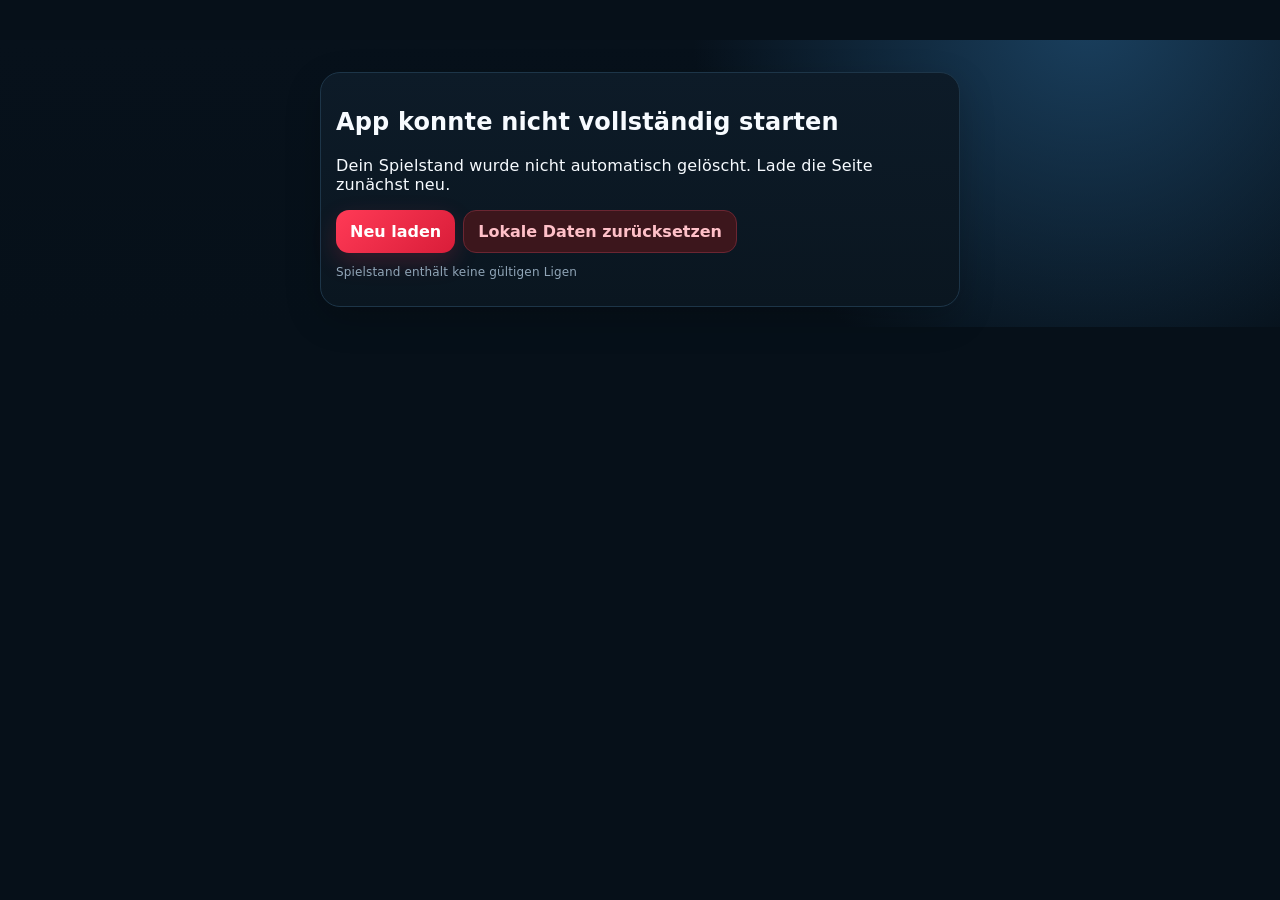
==== index.html @ 7cdea21b "Add files via upload" ====
<!doctype html>
<html lang="de">
<head>
  <meta charset="utf-8">
  <meta name="viewport" content="width=device-width,initial-scale=1,viewport-fit=cover,user-scalable=no">
  <meta name="theme-color" content="#071019">
  <meta name="apple-mobile-web-app-capable" content="yes">
  <meta name="apple-mobile-web-app-status-bar-style" content="black-translucent">
  <meta name="apple-mobile-web-app-title" content="Liga Studio">
  <title>Fantasy Liga Elite 1.0</title>
  <link rel="manifest" href="./manifest.webmanifest?v=632">
  <link rel="apple-touch-icon" href="./icon-192.png?v=632">
  <link rel="stylesheet" href="./styles1000.css?v=100">
</head>
<body>
  <div id="app">
    <main id="startupFallback" style="max-width:680px;margin:40px auto;padding:20px;font-family:system-ui;color:#eef6ff">
      <section style="background:#0b1b29;border:1px solid #24445d;border-radius:20px;padding:20px">
        <h1 style="margin-top:0">Fantasy Liga Elite startet neu …</h1>
        <p>Alte Browser-Caches werden einmalig entfernt. Dein Spielstand bleibt erhalten.</p>
      </section>
    </main>
  </div>
  <div id="overlay"></div><div id="toast" class="toast hidden"></div><div id="contextMenu"></div>
  <script>
  (async()=>{
    const fallback=(title,msg)=>{const box=document.querySelector('#startupFallback section');if(box)box.innerHTML='<h1 style="margin-top:0">'+title+'</h1><p>'+msg+'</p><button onclick="location.reload()" style="font:inherit;padding:12px 16px;border-radius:12px;border:0;font-weight:800">Neu laden</button>';};
    try{
      if('serviceWorker' in navigator){
        const regs=await navigator.serviceWorker.getRegistrations();
        await Promise.all(regs.map(r=>r.unregister().catch(()=>false)));
      }
      if('caches' in window){const keys=await caches.keys();await Promise.all(keys.map(k=>caches.delete(k).catch(()=>false)));}
      window.__FLE_BOOT_OK__=false;
      window.addEventListener('fle:boot-ok',()=>window.__FLE_BOOT_OK__=true,{once:true});
      await import('./app1002.js?v=100.2');
      setTimeout(()=>{if(!window.__FLE_BOOT_OK__ && document.querySelector('#startupFallback')) fallback('Start dauert zu lange','Die neue App-Datei wurde geladen, aber der Start wurde nicht abgeschlossen. Bitte einmal neu laden.');},8000);
    }catch(e){console.error(e);fallback('App-Datei konnte nicht geladen werden','Bitte lade diese Seite einmal neu. Dein lokaler Spielstand wird nicht gelöscht. Fehler: '+String(e&&e.message||e));}
  })();
  </script>
</body>
</html>
---- styles1000.css ----
:root{
  --bg:#061019;--bg2:#091723;--panel:#0d1b28;--panel2:#112536;--line:#1d3548;
  --text:#f7fbff;--muted:#91a6b8;--accent:#ff334f;--green:#28d66f;--yellow:#ffd23f;
  --red:#ff5368;--blue:#4da8ff;--safe-top:env(safe-area-inset-top);--safe-bottom:env(safe-area-inset-bottom)
}
*{box-sizing:border-box;-webkit-tap-highlight-color:transparent}
html,body{margin:0;min-height:100%;background:var(--bg);color:var(--text);font-family:-apple-system,BlinkMacSystemFont,"SF Pro Display","Segoe UI",sans-serif}
body{background:radial-gradient(circle at 85% -10%,#1a405f 0,transparent 35%),linear-gradient(180deg,#07111b,#061019)}
button,input,select,textarea{font:inherit}button{cursor:pointer}
.shell{min-height:100vh;padding-bottom:calc(88px + var(--safe-bottom))}
.topbar{position:sticky;top:0;z-index:40;padding-top:var(--safe-top);background:rgba(6,16,25,.9);backdrop-filter:blur(20px);border-bottom:1px solid rgba(255,255,255,.06)}
.topbar-inner{display:flex;align-items:center;justify-content:space-between;padding:12px 15px}
.brand{display:flex;align-items:center;gap:11px;font-weight:900}.brandmark{width:41px;height:41px;border-radius:14px;display:grid;place-items:center;background:linear-gradient(135deg,#ff5368,#8f1127);box-shadow:0 10px 28px #ff334f44}
.selector{max-width:48vw;background:#102436;color:#fff;border:1px solid var(--line);border-radius:999px;padding:9px 12px;font-weight:800}
main{max-width:1050px;margin:auto;padding:14px 14px 30px}
.hero{border:1px solid var(--line);border-radius:25px;padding:21px;background:radial-gradient(circle at 95% 5%,#ff334f32 0,transparent 36%),linear-gradient(145deg,#132b3e,#0a1722);box-shadow:0 20px 55px #0005}
.eyebrow{font-size:11px;color:#ff9daf;font-weight:900;letter-spacing:.16em;text-transform:uppercase}.hero h1{font-size:35px;line-height:1.02;margin:8px 0}.hero p{margin:0;color:var(--muted);line-height:1.45}
.kpis{display:grid;grid-template-columns:repeat(2,1fr);gap:10px;margin-top:16px}.kpi{padding:13px;border-radius:16px;background:rgba(255,255,255,.045);border:1px solid rgba(255,255,255,.07)}.kpi b{display:block;font-size:23px}.kpi span{font-size:11px;color:var(--muted)}
.card{margin-top:12px;padding:15px;border-radius:20px;background:linear-gradient(180deg,var(--panel),#0a1620);border:1px solid var(--line);box-shadow:0 12px 36px #0003}.card h2,.card h3{margin:0 0 12px}
.section-head{display:flex;justify-content:space-between;align-items:center;gap:10px;margin:4px 2px 10px}.section-head h2{margin:0;font-size:24px}
.muted{color:var(--muted)}.small{font-size:12px}.hidden{display:none!important}
.btn{border:0;border-radius:13px;padding:11px 14px;font-weight:850}.primary{background:linear-gradient(135deg,#ff3a56,#d91d39);color:#fff;box-shadow:0 9px 24px #ff334f2f}.secondary{background:#14293a;color:#fff;border:1px solid #2a475d}.danger{background:#3c161c;color:#ffc0c8;border:1px solid #6b2632}.success{background:#123724;color:#baf7d0;border:1px solid #275f3e}
.actions{display:flex;gap:8px;flex-wrap:wrap}.iconbtn{width:40px;height:40px;border-radius:12px;border:1px solid var(--line);background:#102332;color:#fff}
.bottomnav{position:fixed;left:0;right:0;bottom:0;z-index:50;display:flex;padding-bottom:var(--safe-bottom);background:rgba(6,16,25,.92);backdrop-filter:blur(20px);border-top:1px solid rgba(255,255,255,.07)}.bottomnav button{flex:1;border:0;background:none;color:#8095a7;padding:10px 4px 8px;font-size:10px}.bottomnav button b{display:block;font-size:20px;margin-bottom:3px}.bottomnav button.active{color:#fff}
.table-wrap{overflow:auto;border-radius:14px}.table{width:100%;min-width:780px;border-collapse:collapse}.table th,.table td{padding:11px 8px;border-bottom:1px solid var(--line);text-align:center;font-size:13px}.table th:nth-child(2),.table td:nth-child(2){text-align:left}.table th{font-size:11px;text-transform:uppercase;color:var(--muted)}
.club-cell{display:flex;align-items:center;gap:9px}.badge{width:36px;height:36px;border-radius:50%;display:grid;place-items:center;flex:none;background:var(--c);color:#fff;font-weight:900;border:2px solid #ffffff22;object-fit:cover}
.move{font-weight:900}.up{color:var(--green)}.down{color:var(--red)}.same{color:#71879a}
.match-list{display:grid;gap:9px}.match{padding:11px;border-radius:15px;background:#ffffff05;border:1px solid rgba(255,255,255,.055)}.match-main{display:grid;grid-template-columns:1fr auto 1fr;align-items:center;gap:9px}.home{text-align:right}.score{padding:7px 10px;border-radius:10px;background:#061019;border:1px solid var(--line);font-weight:900}.match-meta{display:flex;justify-content:center;gap:7px;flex-wrap:wrap;margin-top:8px;color:var(--muted);font-size:11px}.chip{padding:5px 8px;border-radius:999px;background:#102331;border:1px solid #223b4f}
.grid{display:grid;grid-template-columns:1fr;gap:12px}.team-card{padding:0;overflow:hidden}.stadium-cover{height:170px;background:linear-gradient(135deg,#23384b,#0f1d29);background-position:center;background-size:cover;position:relative}.stadium-cover:after{content:"";position:absolute;inset:0;background:linear-gradient(180deg,transparent 10%,#061019ed)}.stadium-title{position:absolute;z-index:1;left:14px;right:14px;bottom:13px;font-weight:900;font-size:18px}.team-body{padding:14px}.team-head{display:flex;gap:10px;align-items:center}.team-head h3{margin:0}.meta{color:var(--muted);font-size:12px;margin-top:7px}
.tabs{display:flex;gap:6px;overflow:auto;padding-bottom:5px}.tabs button{border:1px solid var(--line);background:#0b1b28;color:var(--muted);padding:9px 12px;border-radius:999px;white-space:nowrap;font-weight:800}.tabs button.active{background:#173049;color:#fff}
.form-grid{display:grid;grid-template-columns:1fr;gap:10px}.field{display:grid;gap:5px}.field label{font-size:12px;color:var(--muted)}.field input,.field select,.field textarea{width:100%;background:#07131d;color:#fff;border:1px solid var(--line);border-radius:12px;padding:11px}.field textarea{min-height:90px}
.modal{position:fixed;inset:0;z-index:90;background:#000b;display:flex;align-items:flex-end}.sheet{width:100%;max-height:94vh;overflow:auto;padding:15px 15px calc(18px + var(--safe-bottom));border:1px solid var(--line);border-radius:24px 24px 0 0;background:linear-gradient(180deg,#112231,#091620)}.sheet-head{display:flex;align-items:center;justify-content:space-between;margin-bottom:12px}.sheet-head h2{margin:0}
.player-list,.timeline{display:grid;gap:8px}.player-row{display:grid;grid-template-columns:42px 1fr auto;align-items:center;gap:10px;padding:10px;border-radius:13px;background:#ffffff05;border:1px solid rgba(255,255,255,.05)}.player-num{width:38px;height:38px;border-radius:11px;background:#14293a;display:grid;place-items:center;font-weight:900}.player-pos{font-size:11px;color:var(--muted)}
.event-row{display:grid;grid-template-columns:44px 1fr auto;align-items:center;gap:10px;padding:10px;border-radius:13px;background:#ffffff05}.minute{font-weight:900}
.toast{position:fixed;left:50%;bottom:calc(94px + var(--safe-bottom));z-index:100;transform:translateX(-50%);padding:11px 14px;border-radius:13px;background:#183044;border:1px solid #31516a;box-shadow:0 12px 30px #0008;white-space:nowrap}
.empty{padding:22px;text-align:center;color:var(--muted)}
.history-row{display:flex;justify-content:space-between;gap:12px;padding:11px 0;border-bottom:1px solid var(--line)}
@media(min-width:720px){.kpis{grid-template-columns:repeat(4,1fr)}.grid{grid-template-columns:repeat(2,1fr)}.form-grid{grid-template-columns:1fr 1fr}.modal{align-items:center;justify-content:center}.sheet{max-width:820px;border-radius:24px}.hero h1{font-size:48px}}


/* PRO MAX POLISH */
:root{
  --shadow:0 18px 50px rgba(0,0,0,.28);
  --glass:rgba(12,29,42,.78);
}
body{letter-spacing:.01em}
.topbar{box-shadow:0 10px 30px rgba(0,0,0,.18)}
.brand div:last-child{background:linear-gradient(90deg,#fff,#a8c8df);-webkit-background-clip:text;background-clip:text;color:transparent}
.card{transition:transform .18s ease,border-color .18s ease,background .18s ease}
.card:active{transform:scale(.995)}
.hero{position:relative;overflow:hidden}
.hero:after{content:"";position:absolute;width:170px;height:170px;border-radius:50%;right:-60px;bottom:-80px;background:radial-gradient(circle,#ff334f55,transparent 70%);filter:blur(4px)}
.hero>*{position:relative;z-index:1}
.section-head .subtitle{display:block;font-size:12px;color:var(--muted);margin-top:3px}
.quick-grid{display:grid;grid-template-columns:repeat(2,1fr);gap:10px}
.quick-action{padding:14px;border-radius:16px;background:linear-gradient(145deg,#13283a,#0b1925);border:1px solid var(--line);text-align:left;color:#fff}
.quick-action b{display:block;font-size:18px;margin-bottom:4px}.quick-action span{font-size:11px;color:var(--muted)}
.feature-strip{display:flex;gap:8px;overflow:auto;padding-bottom:3px}.feature-strip .chip{white-space:nowrap}
.player-avatar{width:40px;height:40px;border-radius:13px;background:linear-gradient(145deg,#1c3a50,#102333);display:grid;place-items:center;font-weight:900}
.rating-pill{min-width:40px;text-align:center;padding:7px 8px;border-radius:11px;background:#163148;border:1px solid #2b506d;font-weight:900}
.searchbar{display:flex;gap:8px}.searchbar input{flex:1}
.dashboard-grid{display:grid;grid-template-columns:1fr;gap:12px}
.progress{height:8px;border-radius:999px;background:#08141e;overflow:hidden;border:1px solid #173247}.progress span{display:block;height:100%;background:linear-gradient(90deg,#ff334f,#ff8a65)}
.news-card{padding:13px;border-radius:15px;background:#ffffff05;border-left:4px solid var(--accent)}
.news-card b{display:block;margin-bottom:4px}.news-card span{font-size:12px;color:var(--muted)}
.stat-pair{display:flex;justify-content:space-between;gap:10px;padding:10px 0;border-bottom:1px solid var(--line)}
.stat-pair:last-child{border-bottom:0}
.floating-add{position:fixed;right:18px;bottom:calc(92px + var(--safe-bottom));z-index:45;width:52px;height:52px;border-radius:18px;border:0;background:linear-gradient(135deg,#ff3a56,#c71935);color:#fff;font-size:25px;box-shadow:0 12px 30px #ff334f44}
.modal .sheet{box-shadow:0 -25px 70px rgba(0,0,0,.5)}
@media(min-width:720px){
  .quick-grid{grid-template-columns:repeat(4,1fr)}
  .dashboard-grid{grid-template-columns:1.2fr .8fr}
  .floating-add{right:calc((100vw - 1050px)/2 + 22px)}
}

.promotion-zone td:first-child{box-shadow:inset 4px 0 0 var(--green)}
.relegation-zone td:first-child{box-shadow:inset 4px 0 0 var(--red)}
.save-ok{color:var(--green)}
.history-row{align-items:center}


/* ===== ELITE EXPERIENCE LAYER ===== */
:root{
  --accent2:#ff7a59;
  --violet:#7b61ff;
  --cyan:#45d8ff;
  --glass:rgba(15,34,48,.78);
  --ease:cubic-bezier(.2,.8,.2,1);
}
html{scroll-behavior:smooth}
body{transition:background .35s var(--ease),color .35s var(--ease)}
body.light{
  --bg:#eef4f8;--panel:#ffffff;--panel2:#f6f9fb;--line:#d7e2ea;--text:#10202d;--muted:#647789;
  background:radial-gradient(circle at 85% -8%,#dff1ff 0,transparent 34%),linear-gradient(180deg,#f8fbfd,#edf3f7);
}
body.light .topbar{background:rgba(255,255,255,.88)}
body.light .bottomnav{background:rgba(255,255,255,.9)}
body.light .card{background:linear-gradient(180deg,#fff,#f7fafc);box-shadow:0 14px 40px rgba(23,52,73,.10)}
body.light .field input,body.light .field select,body.light .field textarea{background:#f6f9fb;color:#10202d}
body.light .quick-action,body.light .match,body.light .player-row,body.light .event-row,body.light .news-card{background:#f6f9fb}
body.light .score{background:#fff}
body.light .sheet{background:linear-gradient(180deg,#fff,#f6f9fb)}
body.light .selector{background:#fff;color:#10202d}
body.light .brand div:last-child{background:linear-gradient(90deg,#10202d,#47667d);-webkit-background-clip:text;background-clip:text;color:transparent}

*{transition:border-color .2s var(--ease),background-color .2s var(--ease),color .2s var(--ease),box-shadow .2s var(--ease)}
button{transition:transform .16s var(--ease),filter .16s var(--ease),box-shadow .16s var(--ease)}
button:active{transform:scale(.97)}
.card{animation:fadeUp .32s var(--ease) both}
@keyframes fadeUp{from{opacity:0;transform:translateY(10px)}to{opacity:1;transform:none}}
@keyframes shimmer{0%{background-position:-200% 0}100%{background-position:200% 0}}
.skeleton{background:linear-gradient(90deg,#ffffff08,#ffffff15,#ffffff08);background-size:200% 100%;animation:shimmer 1.4s infinite}

.top-actions{display:flex;align-items:center;gap:8px}
.theme-toggle{width:40px;height:40px;border:1px solid var(--line);border-radius:13px;background:var(--panel2);color:var(--text)}

.dashboard-hero-grid{display:grid;grid-template-columns:1fr;gap:12px}
.hero.featured{min-height:250px;display:flex;flex-direction:column;justify-content:flex-end}
.hero-badge{display:inline-flex;align-items:center;gap:7px;padding:7px 10px;border-radius:999px;background:#ffffff0d;border:1px solid #ffffff1a;width:max-content;font-size:11px;font-weight:900}
.metric-row{display:grid;grid-template-columns:repeat(2,1fr);gap:10px}
.metric-card{padding:14px;border-radius:17px;background:linear-gradient(145deg,#132b3d,#0a1925);border:1px solid var(--line);position:relative;overflow:hidden}
.metric-card:after{content:"";position:absolute;width:70px;height:70px;border-radius:50%;right:-20px;bottom:-25px;background:radial-gradient(circle,var(--metric,#ff334f55),transparent 70%)}
.metric-card b{display:block;font-size:25px}.metric-card span{font-size:11px;color:var(--muted)}

.chart-card{position:relative;min-height:260px}
.chart-wrap{height:210px;position:relative}
.chart-wrap canvas{width:100%!important;height:100%!important}
.chart-legend{display:flex;gap:10px;flex-wrap:wrap;margin-top:8px}
.legend-item{display:flex;align-items:center;gap:6px;font-size:11px;color:var(--muted)}
.legend-dot{width:9px;height:9px;border-radius:50%}

.filterbar{display:flex;gap:8px;overflow:auto;padding-bottom:4px}
.filterbar button{border:1px solid var(--line);background:var(--panel2);color:var(--muted);padding:9px 12px;border-radius:999px;white-space:nowrap;font-weight:800}
.filterbar button.active{background:linear-gradient(135deg,var(--accent),#c81c36);color:#fff;border-color:transparent}

.autocomplete{position:relative}
.autocomplete-results{position:absolute;z-index:20;left:0;right:0;top:calc(100% + 6px);background:var(--panel);border:1px solid var(--line);border-radius:14px;overflow:hidden;box-shadow:0 18px 40px #0006}
.autocomplete-item{padding:11px 12px;border-bottom:1px solid var(--line);display:flex;justify-content:space-between;gap:10px}
.autocomplete-item:last-child{border-bottom:0}

.pitch{position:relative;min-height:570px;border-radius:22px;overflow:hidden;background:
linear-gradient(90deg,transparent 49.6%,#ffffff4a 49.6%,#ffffff4a 50.4%,transparent 50.4%),
repeating-linear-gradient(0deg,#1b7e4c 0,#1b7e4c 45px,#187347 45px,#187347 90px);
border:4px solid #e9fff05e;box-shadow:inset 0 0 0 2px #ffffff25,0 18px 45px #0005}
.pitch:before{content:"";position:absolute;width:120px;height:120px;border:3px solid #ffffff55;border-radius:50%;left:50%;top:50%;transform:translate(-50%,-50%)}
.pitch:after{content:"";position:absolute;left:12%;right:12%;top:0;bottom:0;border-left:3px solid #ffffff4a;border-right:3px solid #ffffff4a}
.pitch-slot{position:absolute;width:86px;min-height:64px;transform:translate(-50%,-50%);border:2px dashed #ffffff50;border-radius:15px;background:#07101955;display:grid;place-items:center;padding:4px;text-align:center;font-size:10px;color:#dff6e9}
.pitch-player{width:100%;min-height:60px;padding:7px 5px;border-radius:13px;background:linear-gradient(145deg,#152b3c,#0c1b28);border:1px solid #ffffff24;color:white;display:flex;flex-direction:column;align-items:center;justify-content:center;box-shadow:0 8px 18px #0005}
.pitch-player b{font-size:11px}.pitch-player span{font-size:9px;color:#a9c5d5}
.drag-source{cursor:grab}.drag-source:active{cursor:grabbing}.dragging{opacity:.45;transform:scale(.96)}
.drop-hover{border-color:#fff;background:#ffffff20}
.squad-drawer{display:grid;grid-template-columns:1fr;gap:8px;max-height:420px;overflow:auto}

.profile-cover{min-height:250px;border-radius:22px;background:linear-gradient(145deg,#18384f,#0b1924);background-size:cover;background-position:center;position:relative;overflow:hidden;display:flex;align-items:flex-end}
.profile-cover:after{content:"";position:absolute;inset:0;background:linear-gradient(180deg,transparent,#061019ee)}
.profile-cover-content{position:relative;z-index:1;padding:18px;display:flex;align-items:center;gap:13px}
.profile-cover h1{margin:0}
.player-hero{display:grid;grid-template-columns:auto 1fr;gap:15px;align-items:center}
.player-avatar-lg{width:88px;height:88px;border-radius:25px;background:linear-gradient(145deg,#204057,#0e2130);display:grid;place-items:center;font-size:30px;font-weight:900;border:1px solid var(--line)}
.radar{height:230px}
.form-bars{display:grid;gap:8px}.form-row{display:grid;grid-template-columns:90px 1fr 35px;align-items:center;gap:8px}.bar{height:9px;background:#07131d;border-radius:999px;overflow:hidden}.bar span{display:block;height:100%;background:linear-gradient(90deg,var(--violet),var(--cyan));border-radius:999px}

.report-sheet{background:#fff;color:#111;padding:28px;font-family:Arial,sans-serif}
.report-sheet h1,.report-sheet h2{color:#10202d}
.report-table{width:100%;border-collapse:collapse}.report-table th,.report-table td{border-bottom:1px solid #ddd;padding:7px;text-align:center}.report-table th:nth-child(2),.report-table td:nth-child(2){text-align:left}
@media print{
  body>*:not(#overlay){display:none!important}
  #overlay{position:static!important}
  #overlay .modal{position:static!important;background:white!important;display:block!important}
  #overlay .sheet{max-height:none!important;overflow:visible!important;border:0!important;border-radius:0!important;padding:0!important;background:white!important}
  .no-print{display:none!important}
}
@media(min-width:720px){
  .dashboard-hero-grid{grid-template-columns:1.25fr .75fr}
  .metric-row{grid-template-columns:repeat(2,1fr)}
  .pitch-layout{display:grid;grid-template-columns:1.4fr .6fr;gap:12px}
}


/* ELITE V2 FIXES */
.badge-image-wrap{overflow:visible;background:transparent}
.badge-image-wrap img{width:100%;height:100%;object-fit:contain;transform:scale(var(--logo-scale,1));transform-origin:center}
.match-main-logos{grid-template-columns:minmax(0,1fr) auto minmax(0,1fr)}
.match-team{display:flex;align-items:center;gap:8px;min-width:0}
.match-team.home{justify-content:flex-end;text-align:right}
.match-team b{overflow:hidden;text-overflow:ellipsis}
.event-team{display:inline-flex;align-items:center;gap:5px;margin-top:6px;padding:3px 7px;border-radius:999px;background:var(--panel2);border:1px solid var(--line);font-size:10px;font-weight:900}
.event-team .badge{width:20px;height:20px;font-size:8px}
.compact-table{min-width:680px}
.compact-table .points-cell{font-size:16px;color:var(--accent)}
.compact-table .positive{color:var(--green)}
.compact-table .negative{color:var(--red)}
.autocomplete-results{max-height:55vh;overflow:auto}
.autocomplete-button{width:100%;color:var(--text);border:0;background:transparent;font:inherit}
.autocomplete-button:active{background:var(--panel2)}
.field input[type="range"]{padding:6px 0;accent-color:var(--accent)}
@media(max-width:600px){
  .match-team b{font-size:12px}
  .match-team .badge{width:30px;height:30px}
  .table{min-width:650px}
  .autocomplete-results{position:static;margin-top:8px;box-shadow:none}
}


/* ELITE V3 */
.touch-help{margin:0 0 10px;padding:10px 12px;border-radius:13px;background:var(--panel2);border:1px solid var(--line);font-size:12px;color:var(--muted)}
.selected-player{outline:2px solid var(--accent);background:rgba(255,51,79,.12)!important}
.pitch-slot{border:2px dashed #ffffff55;color:white}
.pitch-slot .pitch-player{pointer-events:none}
.pitch-player small{font-size:9px;color:#b9cfdb}
.table-detail-grid{display:grid;grid-template-columns:repeat(2,1fr);gap:8px;padding:8px;text-align:left}
.table-detail-grid span{padding:8px;border-radius:10px;background:var(--panel2)}
.table-detail-row td{padding:4px 8px 10px}
@media(max-width:650px){
  .compact-table{min-width:0}
  .compact-table th:nth-child(n+5),.compact-table .table-extra{display:none}
  .compact-table th,.compact-table td{padding:10px 6px}
  .compact-table .club-cell b{max-width:150px;overflow:hidden;text-overflow:ellipsis;white-space:nowrap}
  .compact-table .badge{width:30px;height:30px}
}


/* ELITE V4 */
.award-grid{display:grid;grid-template-columns:repeat(2,1fr);gap:10px}
.award-card{padding:16px;border-radius:18px;background:linear-gradient(145deg,var(--panel2),var(--panel));border:1px solid var(--line);text-align:center}
.award-icon{font-size:30px;margin-bottom:7px}.award-card h3{margin:6px 0}.award-card b{display:block;margin-top:8px;color:var(--accent)}
.calendar-grid{display:grid;grid-template-columns:repeat(2,1fr);gap:10px}
.calendar-card{padding:14px;border-radius:16px;background:var(--panel2);border:1px solid var(--line);color:var(--text);text-align:left}
.calendar-card h3{margin:5px 0 8px}
.records-grid{display:grid;grid-template-columns:repeat(2,1fr);gap:10px}
.record-card{padding:14px;border-radius:16px;background:linear-gradient(145deg,var(--panel2),var(--panel));border:1px solid var(--line)}
.record-card span{display:block;color:var(--muted);font-size:11px;margin-bottom:7px}.record-card b{font-size:16px}
@media(min-width:720px){.award-grid{grid-template-columns:repeat(3,1fr)}.calendar-grid{grid-template-columns:repeat(4,1fr)}.records-grid{grid-template-columns:repeat(3,1fr)}}


/* ===== V5 QUALITY EDITION ===== */
.premium-hero{display:grid;grid-template-columns:1fr;gap:18px;padding:23px;border-radius:26px;background:
radial-gradient(circle at 85% 10%,rgba(255,51,79,.34),transparent 32%),
radial-gradient(circle at 15% 120%,rgba(69,216,255,.20),transparent 35%),
linear-gradient(145deg,#132b3d,#08151f);border:1px solid rgba(255,255,255,.10);box-shadow:0 24px 65px rgba(0,0,0,.35);overflow:hidden}
body.light .premium-hero{background:radial-gradient(circle at 85% 10%,rgba(255,51,79,.18),transparent 32%),linear-gradient(145deg,#fff,#eaf4fa)}
.premium-hero h1{font-size:clamp(34px,8vw,58px);line-height:.98;margin:8px 0 10px}.premium-hero p{color:var(--muted);max-width:620px}
.hero-actions{display:flex;gap:9px;margin-top:17px;flex-wrap:wrap}
.hero-scorecard{display:flex;align-items:center;justify-content:space-around;gap:16px}
.scorecard-ring{width:145px;height:145px;border-radius:50%;display:grid;place-items:center;background:conic-gradient(var(--accent) var(--progress),rgba(255,255,255,.08) 0);position:relative}
.scorecard-ring:before{content:"";position:absolute;inset:12px;border-radius:50%;background:#0b1925}
body.light .scorecard-ring:before{background:#fff}
.scorecard-ring>div{position:relative;text-align:center}.scorecard-ring b{display:block;font-size:30px}.scorecard-ring span{font-size:11px;color:var(--muted)}
.hero-mini-stats{display:grid;gap:9px}.hero-mini-stats span{padding:9px 12px;border-radius:13px;background:#ffffff08;border:1px solid #ffffff0d;font-size:12px}.hero-mini-stats b{font-size:17px;margin-right:4px}
.widget-grid{display:grid;grid-template-columns:repeat(2,1fr);gap:10px;margin-top:12px}
.dashboard-widget{padding:15px;border-radius:18px;background:linear-gradient(145deg,var(--panel2),var(--panel));border:1px solid var(--line);min-height:112px;display:flex;flex-direction:column;justify-content:flex-end}
.dashboard-widget span,.dashboard-widget small{color:var(--muted);font-size:11px}.dashboard-widget b{font-size:19px;margin:5px 0}.accent-widget{background:linear-gradient(145deg,#d92042,#8e1028);color:#fff}.accent-widget span,.accent-widget small{color:#ffd7df}
.keyboard-hint{border:1px solid var(--line);border-bottom-width:3px;border-radius:8px;padding:4px 8px;font-size:11px;color:var(--muted)}
.premium-match-card{width:100%;border:0;background:transparent;color:var(--text);display:grid;grid-template-columns:1fr auto 1fr;align-items:center;gap:12px;padding:20px 7px}
.premium-side{display:flex;flex-direction:column;align-items:center;gap:8px;text-align:center}.premium-side .badge{width:58px;height:58px}.premium-side b{font-size:13px}
.premium-kickoff{text-align:center}.premium-kickoff span{font-size:27px;font-weight:950}.premium-kickoff small{display:block;color:var(--muted);margin-top:3px}
.settings-list{display:grid}.setting-row{display:flex;align-items:center;justify-content:space-between;gap:15px;padding:13px 0;border-bottom:1px solid var(--line)}.setting-row:last-child{border-bottom:0}.setting-row input{width:22px;height:22px}
.command-modal{align-items:flex-start;padding-top:calc(60px + var(--safe-top))}
.command-sheet{max-width:620px;border-radius:24px}
.command-search{width:100%;padding:15px;background:var(--panel2);border:1px solid var(--line);border-radius:15px;color:var(--text);font-size:16px}
.command-results{display:grid;gap:7px;margin-top:12px}.command-item{display:grid;grid-template-columns:35px 1fr auto;align-items:center;gap:10px;width:100%;border:1px solid var(--line);background:var(--panel2);color:var(--text);padding:12px;border-radius:14px;text-align:left}.command-item span{font-size:20px}.command-item small{color:var(--muted)}
.quality-score{text-align:center;padding:24px}.quality-score b{display:block;font-size:50px}.quality-score span{color:var(--muted)}
.quality-row{display:grid;grid-template-columns:32px 1fr;align-items:center;padding:10px;border-bottom:1px solid var(--line)}.quality-row span{width:25px;height:25px;border-radius:50%;display:grid;place-items:center}.quality-row.ok span{background:#153b27;color:#72efaa}.quality-row.fail span{background:#461820;color:#ff8b9b}
.reduce-motion *{animation:none!important;transition:none!important;scroll-behavior:auto!important}
.compact-cards .card{padding:11px;margin-top:8px}.compact-cards .player-row{padding:7px}.compact-cards .match{padding:8px}
@media(min-width:760px){.premium-hero{grid-template-columns:1.35fr .65fr;align-items:center}.widget-grid{grid-template-columns:repeat(4,1fr)}}
@media(max-width:520px){.hero-scorecard{justify-content:space-between}.scorecard-ring{width:120px;height:120px}.widget-grid{grid-template-columns:1fr 1fr}.dashboard-widget{min-height:100px}.premium-match-card{padding:12px 0}.premium-side .badge{width:48px;height:48px}}

/* V6 CHALLENGE-STYLE REDESIGN */
.simple-page-head{display:flex;align-items:flex-end;justify-content:space-between;gap:14px;margin:4px 0 14px}.simple-page-head h1{font-size:34px;margin:4px 0 0}
.matchday-switcher{display:flex;align-items:center;gap:7px}.matchday-switcher button,.matchday-switcher select{height:42px;border-radius:12px;border:1px solid var(--line);background:var(--panel2);color:var(--text);padding:0 12px;font-weight:900}.matchday-switcher button{width:42px;font-size:24px;padding:0}
.simple-matchday-card{padding:0;overflow:hidden}.simple-matchday-card>.section-head{padding:16px 16px 8px}.simple-fixtures{display:grid}
.simple-fixture-row{display:grid;grid-template-columns:minmax(0,1fr) 90px minmax(0,1fr);align-items:center;gap:10px;padding:15px;border:0;border-top:1px solid var(--line);background:transparent;color:var(--text)}
.simple-fixture-row:active{background:var(--panel2)}.simple-team{display:flex;align-items:center;gap:9px;min-width:0}.simple-team.home{justify-content:flex-end;text-align:right}.simple-team.away{text-align:left}.simple-team span{overflow:hidden;text-overflow:ellipsis;white-space:nowrap;font-weight:800}.simple-score{text-align:center}.simple-score b{display:block;font-size:22px}.simple-score small{display:block;color:var(--muted);font-size:10px;margin-top:3px}.simple-team .badge{width:36px;height:36px}
.challenge-table{min-width:0}.challenge-table th,.challenge-table td{padding:11px 7px}.challenge-table .club-cell{gap:9px}.challenge-table .club-cell small{display:block;color:var(--muted);font-size:9px;margin-top:3px}.challenge-table .points-cell{font-size:18px;color:var(--accent);font-weight:950}.rank-cell{font-weight:950;color:var(--muted)}
.match-sheet-redesign{padding-bottom:calc(18px + var(--safe-bottom))}.match-hero{display:grid;grid-template-columns:1fr auto 1fr;align-items:center;gap:14px;padding:22px 4px}.match-hero-team{display:flex;flex-direction:column;align-items:center;text-align:center;gap:7px}.match-hero-team .badge{width:70px;height:70px}.match-hero-team b{font-size:15px}.match-hero-team span{font-size:10px;color:var(--muted);text-transform:uppercase}.match-hero-score{text-align:center}.match-hero-score b{display:block;font-size:38px;line-height:1}.match-hero-score span{display:block;color:var(--muted);font-size:11px;margin-top:6px;text-transform:uppercase;letter-spacing:.08em}
.match-actions-bar{display:grid;grid-template-columns:1fr 1.25fr;gap:8px;margin-bottom:12px}.match-actions-bar #editMatchQuick{grid-column:1/-1}.match-tabs{position:sticky;top:0;z-index:3;background:var(--panel);padding-top:8px}.centered{justify-content:center}.match-overview-card{padding:12px}
@media(max-width:650px){.simple-page-head{align-items:stretch;flex-direction:column}.matchday-switcher{justify-content:space-between}.matchday-switcher select{flex:1}.simple-fixture-row{grid-template-columns:minmax(0,1fr) 70px minmax(0,1fr);padding:13px 9px}.simple-team{gap:6px}.simple-team .badge{width:31px;height:31px}.simple-team span{font-size:12px}.simple-score b{font-size:19px}.challenge-table th:nth-child(n+5),.challenge-table td:nth-child(n+5){display:none}.challenge-table .club-cell b{max-width:150px}.match-hero-team .badge{width:58px;height:58px}.match-hero-score b{font-size:32px}.match-actions-bar{grid-template-columns:1fr 1fr}}


/* ===== V7 USABILITY OVERHAUL ===== */
.matchday-head{padding-bottom:8px}
.matchday-actions{display:grid;grid-template-columns:1fr;gap:8px;padding:0 14px 14px}
.simple-fixture-row{position:relative;cursor:pointer;min-height:68px;padding-right:30px}
.simple-fixture-row:hover{background:var(--panel2)}
.simple-fixture-row:focus{outline:2px solid var(--accent);outline-offset:-2px}
.fixture-chevron{position:absolute;right:10px;top:50%;transform:translateY(-50%);font-size:26px;color:var(--muted)}
.usage-hint{margin:10px 2px 12px;padding:11px 13px;border-radius:13px;background:rgba(69,216,255,.08);border:1px solid rgba(69,216,255,.18);color:var(--muted);font-size:12px}
.finished-banner{grid-column:1/-1;padding:12px;border-radius:13px;background:rgba(40,214,111,.12);border:1px solid rgba(40,214,111,.25);color:var(--green);text-align:center;font-weight:900}
.team-key{display:grid;grid-template-columns:1fr 1fr;gap:8px;margin-bottom:12px}
.team-key span{display:flex;align-items:center;gap:7px;padding:9px;border-radius:12px;background:var(--panel2);border:1px solid var(--line);font-size:11px}
.team-key .badge{width:28px;height:28px}
.event-team span{max-width:180px;overflow:hidden;text-overflow:ellipsis;white-space:nowrap}
.player-row{width:100%;text-align:left}
.match-actions-bar .btn{min-height:48px}
.simple-page-head .matchday-switcher button{touch-action:manipulation}
@media(max-width:650px){
  .simple-fixture-row{min-height:72px}
  .simple-team span{font-size:13px}
  .simple-score b{font-size:21px}
  .match-tabs{overflow-x:auto;display:flex;gap:6px}
  .match-tabs button{white-space:nowrap;flex:0 0 auto}
  .team-key{grid-template-columns:1fr}
  .challenge-table th:nth-child(n+5),.challenge-table td:nth-child(n+5){display:none}
}


/* ===== V8 POLISH ===== */
.simple-fixtures{display:grid;gap:10px;padding:10px 12px 14px}
.fixture-card{display:grid;grid-template-columns:minmax(0,1fr) 92px minmax(0,1fr);align-items:center;gap:12px;min-height:104px;padding:14px;border:1px solid var(--line);border-radius:18px;background:linear-gradient(145deg,var(--panel2),var(--panel));color:var(--text);box-shadow:0 8px 20px rgba(0,0,0,.12);cursor:pointer}
.fixture-card:active{transform:scale(.985)}
.fixture-team{display:flex;align-items:center;gap:10px;min-width:0}.fixture-team.home{justify-content:flex-end;text-align:right}.fixture-team.away{text-align:left}.fixture-team .badge{width:50px;height:50px}.fixture-team div{min-width:0}.fixture-team b{display:block;font-size:14px;overflow:hidden;text-overflow:ellipsis;white-space:nowrap}.fixture-team small{display:block;margin-top:3px;color:var(--muted);font-size:10px;text-transform:uppercase}
.fixture-score{text-align:center}.fixture-score>b{display:block;font-size:26px;line-height:1}.fixture-score>small{display:block;color:var(--muted);font-size:10px;margin-top:4px}.fixture-status{display:inline-block;margin-top:6px;padding:4px 7px;border-radius:999px;font-size:9px;font-weight:900;text-transform:uppercase;background:var(--panel2);border:1px solid var(--line)}.fixture-status.endstand{color:var(--green)}.fixture-status.live{color:var(--red)}

.table-scroll-hint{font-size:10px;color:var(--muted);text-align:right;margin-bottom:6px}
.modern-table-wrap{overflow-x:auto;-webkit-overflow-scrolling:touch;border-radius:14px}
.modern-table{min-width:860px}
.modern-table th,.modern-table td{white-space:nowrap}
.modern-table thead th{position:sticky;top:0;z-index:3;background:var(--panel)}
.modern-table .sticky-rank{position:sticky;left:0;z-index:4;background:var(--panel);width:44px;min-width:44px}
.modern-table .sticky-team{position:sticky;left:44px;z-index:4;background:var(--panel);min-width:190px;box-shadow:8px 0 12px rgba(0,0,0,.10)}
.modern-table tbody tr:nth-child(even) .sticky-rank,.modern-table tbody tr:nth-child(even) .sticky-team{background:var(--panel2)}
.modern-table .points-cell{font-size:17px;color:var(--accent);font-weight:950}
.form-dots{display:flex;align-items:center;gap:6px;min-width:96px}
.form-dot{display:inline-block;width:13px;height:13px;border-radius:50%;border:1px solid rgba(255,255,255,.14)}.form-dot.win{background:#28d66f}.form-dot.draw{background:#8797a5}.form-dot.loss{background:#ff5368}.form-dot.empty{background:transparent;border-color:var(--line)}
.form-legend{display:flex;gap:14px;flex-wrap:wrap;margin-top:12px;font-size:11px;color:var(--muted)}.form-legend span{display:flex;align-items:center;gap:6px}

.event-card{padding:14px}.event-timeline{display:grid;gap:8px}.event-item{display:grid;grid-template-columns:48px 58px 1fr 40px;align-items:center;gap:10px;padding:11px;border-radius:14px;background:var(--panel2);border:1px solid var(--line);position:relative}.event-item.home-event{border-left:4px solid var(--blue)}.event-item.away-event{border-left:4px solid var(--accent)}
.event-minute{font-size:16px;font-weight:950;text-align:center}.event-club{display:flex;flex-direction:column;align-items:center;gap:3px}.event-club .badge{width:30px;height:30px}.event-club span{font-size:9px;color:var(--muted);font-weight:900}.event-content{display:grid;gap:2px;min-width:0}.event-content>b{font-size:11px;color:var(--muted)}.event-content>strong{font-size:14px;overflow:hidden;text-overflow:ellipsis;white-space:nowrap}.event-content>small{font-size:10px;color:var(--muted)}.event-delete{width:34px;height:34px}

@media(max-width:650px){
  .fixture-card{grid-template-columns:minmax(0,1fr) 74px minmax(0,1fr);min-height:112px;padding:12px 8px}.fixture-team{flex-direction:column;gap:6px;text-align:center!important}.fixture-team.home{justify-content:center}.fixture-team .badge{width:56px;height:56px}.fixture-team b{font-size:12px;max-width:115px}.fixture-score>b{font-size:23px}
  .modern-table{min-width:820px}.modern-table .sticky-team{min-width:170px}
  .event-item{grid-template-columns:42px 48px 1fr 34px;gap:7px;padding:9px}.event-club .badge{width:26px;height:26px}.event-content>strong{font-size:13px}
}

/* V9 DIRECT SAVE + LARGE TABLE */
.direct-save-card{grid-template-columns:minmax(0,1fr) 132px minmax(0,1fr);min-height:126px}
.fixture-direct-score{display:grid;justify-items:center;gap:7px}
.direct-score-inputs{display:flex;align-items:center;gap:6px}
.direct-score-inputs input{width:44px;height:42px;border-radius:10px;border:1px solid var(--line);background:var(--panel);color:var(--text);text-align:center;font-size:21px;font-weight:950;padding:0}
.direct-score-inputs span{font-size:22px;font-weight:950}
.direct-save-btn{border:0;border-radius:10px;background:linear-gradient(135deg,var(--accent),#c91a36);color:#fff;font-weight:900;padding:9px 14px;min-height:38px}
.fixture-direct-score small{font-size:9px;color:var(--muted)}
.fixture-team[data-open-match]{cursor:pointer}

.challenge-place-table-wrap{overflow-x:auto;-webkit-overflow-scrolling:touch;border-radius:0}
.challenge-place-table{min-width:950px;border-collapse:separate;border-spacing:0}
.challenge-place-table th,.challenge-place-table td{height:72px;padding:0 16px;border-bottom:1px solid var(--line);font-size:16px;text-align:center;background:var(--panel)}
.challenge-place-table thead th{height:54px;color:var(--muted);font-size:13px;font-weight:800;position:sticky;top:0;z-index:4}
.challenge-place-table tbody tr:nth-child(even) td{background:var(--panel2)}
.challenge-place-table .cp-rank{position:sticky;left:0;z-index:5;width:62px;min-width:62px;color:var(--accent);font-size:18px}
.challenge-place-table .cp-team{position:sticky;left:62px;z-index:5;min-width:330px;text-align:left;box-shadow:10px 0 18px rgba(0,0,0,.16)}
.challenge-place-table .cp-team-cell{display:flex;align-items:center;gap:14px}
.challenge-place-table .cp-team-cell .badge{width:54px;height:54px}
.challenge-place-table .cp-team-cell div>b{font-size:16px}
.challenge-place-table .cp-team-cell small{display:flex;align-items:center;gap:5px;color:var(--muted);font-size:11px;margin-top:4px}
.challenge-place-table .cp-points{font-size:19px;font-weight:950;color:var(--text)}
.cp-move.up{color:var(--green)}.cp-move.down{color:var(--red)}.cp-move.same{color:var(--muted)}
.challenge-place-table .form-dots{justify-content:center}
.challenge-place-table .form-dot{width:14px;height:14px}
@media(max-width:650px){
  .direct-save-card{grid-template-columns:minmax(0,1fr) 112px minmax(0,1fr);min-height:136px}
  .direct-score-inputs input{width:39px;height:40px;font-size:19px}
  .direct-save-btn{padding:8px 10px;font-size:12px}
  .fixture-team .badge{width:62px;height:62px}
  .challenge-place-table{min-width:920px}
  .challenge-place-table th,.challenge-place-table td{height:78px;padding:0 14px}
  .challenge-place-table .cp-team{min-width:300px}
  .challenge-place-table .cp-team-cell .badge{width:58px;height:58px}
}

/* V10 FINAL POLISH */
.matchday-head{display:grid;grid-template-columns:1fr minmax(90px,180px) auto;align-items:center;gap:12px}
.matchday-progress{height:7px;border-radius:999px;background:var(--panel2);overflow:hidden;border:1px solid var(--line)}
.matchday-progress span{display:block;height:100%;border-radius:999px;background:linear-gradient(90deg,var(--accent),var(--green))}
.fixture-card.fixture-dirty{border-color:rgba(255,184,0,.55);box-shadow:0 0 0 2px rgba(255,184,0,.08)}
.fixture-card.fixture-saved{border-color:rgba(40,214,111,.55);box-shadow:0 0 0 2px rgba(40,214,111,.08)}
.direct-save-btn.saved{background:linear-gradient(135deg,#1ea65a,#167b44)}
.challenge-place-table .cp-points-col{position:sticky;left:392px;z-index:5;background:var(--panel);box-shadow:8px 0 14px rgba(0,0,0,.10)}
.challenge-place-table tbody tr:nth-child(even) .cp-points-col{background:var(--panel2)}
.challenge-place-table .promotion-zone .cp-rank{box-shadow:inset 5px 0 0 var(--green)}
.challenge-place-table .relegation-zone .cp-rank{box-shadow:inset 5px 0 0 var(--red)}
.team-filter{display:flex;align-items:center;gap:7px;padding:10px;border-radius:12px;background:var(--panel2);border:1px solid var(--line);color:var(--text);font:inherit;text-align:left}
.team-filter.active{border-color:var(--accent);box-shadow:0 0 0 2px rgba(255,51,79,.10)}
.team-filter .badge{width:30px;height:30px}
@media(max-width:650px){
  .matchday-head{grid-template-columns:1fr auto}.matchday-progress{grid-column:1/-1;grid-row:2}
  .challenge-place-table .cp-team{min-width:250px}
  .challenge-place-table .cp-points-col{left:312px}
}


/* ===== V11 TABLE + STABILITY FIX ===== */
.league-table-shell{width:100%;overflow:hidden}
.league-table-scroll{
  width:100%;
  overflow-x:auto;
  overflow-y:visible;
  -webkit-overflow-scrolling:touch;
  overscroll-behavior-x:contain;
  border-radius:14px;
  border:1px solid var(--line);
}
.league-table-v11{
  width:max-content;
  min-width:860px;
  border-collapse:separate;
  border-spacing:0;
  table-layout:fixed;
}
.league-table-v11 th,
.league-table-v11 td{
  height:60px;
  padding:0 12px;
  text-align:center;
  white-space:nowrap;
  border-bottom:1px solid var(--line);
  background:var(--panel);
  font-size:14px;
}
.league-table-v11 thead th{
  height:46px;
  color:var(--muted);
  font-size:11px;
  font-weight:900;
  text-transform:uppercase;
  letter-spacing:.04em;
  position:sticky;
  top:0;
  z-index:6;
}
.league-table-v11 tbody tr:nth-child(even) td{background:var(--panel2)}
.league-table-v11 tbody tr:last-child td{border-bottom:0}

.league-table-v11 .v11-rank{
  position:sticky;
  left:0;
  z-index:7;
  width:42px;
  min-width:42px;
  max-width:42px;
  padding:0 5px;
  color:var(--accent);
}
.league-table-v11 .v11-team{
  position:sticky;
  left:42px;
  z-index:7;
  width:205px;
  min-width:205px;
  max-width:205px;
  text-align:left;
  padding:0 9px;
}
.league-table-v11 .v11-points{
  position:sticky;
  left:247px;
  z-index:7;
  width:58px;
  min-width:58px;
  max-width:58px;
  padding:0 5px;
  font-size:17px;
  color:var(--text);
  box-shadow:8px 0 16px rgba(0,0,0,.14);
}
.league-table-v11 thead .v11-rank,
.league-table-v11 thead .v11-team,
.league-table-v11 thead .v11-points{z-index:9}
.league-table-v11 tbody tr:nth-child(even) .v11-rank,
.league-table-v11 tbody tr:nth-child(even) .v11-team,
.league-table-v11 tbody tr:nth-child(even) .v11-points{background:var(--panel2)}

.v11-team-cell{display:flex;align-items:center;gap:9px;min-width:0}
.v11-team-cell .badge{width:40px;height:40px;min-width:40px}
.v11-team-copy{min-width:0;flex:1}
.v11-team-copy>b{
  display:block;
  overflow:hidden;
  text-overflow:ellipsis;
  white-space:nowrap;
  font-size:13px;
}
.v11-team-copy small{display:block;margin-top:3px;font-size:9px;color:var(--muted)}
.position-move.up{color:var(--green)}
.position-move.down{color:var(--red)}
.position-move.same{color:var(--muted)}

.league-table-v11 .promotion-zone .v11-rank{box-shadow:inset 4px 0 0 var(--green)}
.league-table-v11 .relegation-zone .v11-rank{box-shadow:inset 4px 0 0 var(--red)}
.league-table-v11 .v11-form{width:112px;min-width:112px}
.league-table-v11 .form-dots{justify-content:center;gap:5px}
.league-table-v11 .form-dot{width:12px;height:12px}
.table-swipe-note{
  margin-top:7px;
  color:var(--muted);
  font-size:10px;
  text-align:right;
}

@media(max-width:390px){
  .league-table-v11 .v11-team{
    width:190px;
    min-width:190px;
    max-width:190px;
  }
  .league-table-v11 .v11-points{left:232px}
  .v11-team-cell .badge{width:38px;height:38px;min-width:38px}
}

/* V12 VERIFIED QUALITY PASS */
.version-pill{display:inline-flex;align-items:center;margin-left:5px;padding:2px 6px;border-radius:999px;background:rgba(255,51,79,.14);border:1px solid rgba(255,51,79,.28);color:var(--accent);font-size:10px;font-weight:950;vertical-align:middle}
.usage-hint b{color:var(--text)}
.direct-save-btn[data-busy="1"]{cursor:wait}
.league-table-v11 th,.league-table-v11 td{height:56px}
.league-table-v11 .v11-team{width:195px;min-width:195px;max-width:195px}
.league-table-v11 .v11-points{left:237px}
.v11-team-cell .badge{width:38px;height:38px;min-width:38px}
.v11-team-copy>b{font-size:12.5px}
@media(max-width:390px){
  .league-table-v11 .v11-team{width:178px;min-width:178px;max-width:178px}
  .league-table-v11 .v11-points{left:220px}
  .league-table-v11 th,.league-table-v11 td{height:54px}
  .v11-team-cell .badge{width:36px;height:36px;min-width:36px}
  .v11-team-copy>b{font-size:12px}
}

/* V12 final stability polish */
.direct-save-btn[data-busy="1"]{cursor:wait;opacity:.82}
.fixture-card.fixture-saved{border-color:rgba(40,214,111,.55)}
.fixture-card.fixture-dirty{border-color:rgba(255,184,0,.55)}


/* ===== V13 QUALITY + IMAGE CROPPER ===== */
.crop-modal{z-index:120}
.crop-sheet{max-width:620px}
.crop-help{color:var(--muted);font-size:13px;line-height:1.45;margin:-4px 0 12px}
.crop-stage{
  position:relative;width:100%;max-height:62vh;overflow:hidden;border-radius:20px;
  background:#05090d;border:1px solid var(--line);touch-action:none;user-select:none
}
.crop-stage canvas{display:block;width:100%;height:100%;cursor:grab;touch-action:none}
.crop-stage canvas:active{cursor:grabbing}
.crop-grid{
  pointer-events:none;position:absolute;inset:0;
  background:
    linear-gradient(to right,transparent 33.1%,rgba(255,255,255,.25) 33.3%,rgba(255,255,255,.25) 33.6%,transparent 33.8%,transparent 66.1%,rgba(255,255,255,.25) 66.3%,rgba(255,255,255,.25) 66.6%,transparent 66.8%),
    linear-gradient(to bottom,transparent 33.1%,rgba(255,255,255,.25) 33.3%,rgba(255,255,255,.25) 33.6%,transparent 33.8%,transparent 66.1%,rgba(255,255,255,.25) 66.3%,rgba(255,255,255,.25) 66.6%,transparent 66.8%);
  box-shadow:inset 0 0 0 2px rgba(255,255,255,.8);border-radius:20px
}
.crop-controls{display:grid;gap:10px;margin-top:14px}
.crop-controls label{display:flex;justify-content:space-between;font-weight:850}
.crop-actions-row{display:grid;grid-template-columns:1fr 1.4fr;gap:10px}
.team-editor-sheet{padding-bottom:calc(20px + var(--safe-bottom))}
.image-editor-section{
  margin-top:16px;padding:15px;border-radius:18px;background:var(--panel2);border:1px solid var(--line)
}
.image-editor-head{display:flex;align-items:flex-start;justify-content:space-between;gap:12px;margin-bottom:13px}
.image-editor-head h3{margin:0 0 4px}
.image-editor-head p{margin:0;color:var(--muted);font-size:12px;line-height:1.4}
.image-pick-btn{white-space:nowrap}
.logo-edit-layout{display:grid;grid-template-columns:96px 1fr;gap:14px;align-items:center}
.logo-editor-preview{
  width:96px;height:96px;border-radius:50%;overflow:hidden;display:grid;place-items:center;
  background:var(--panel);border:2px solid var(--line);font-weight:950;font-size:24px
}
.logo-editor-preview img{width:100%;height:100%;object-fit:cover}
.crop-summary{display:grid;gap:6px}
.crop-summary span{color:var(--muted);font-size:12px;line-height:1.4}
.crop-summary .btn{justify-self:start;margin-top:4px}
.stadium-editor-preview{
  width:100%;aspect-ratio:16/9;border-radius:16px;display:grid;place-items:center;overflow:hidden;
  background:linear-gradient(135deg,#23384b,#0f1d29);background-size:cover;background-position:center;
  border:1px solid var(--line);color:var(--muted);font-size:12px
}
.sticky-editor-actions{
  position:sticky;bottom:calc(-18px + var(--safe-bottom));margin:18px -18px -18px;
  padding:12px 18px calc(12px + var(--safe-bottom));background:linear-gradient(180deg,transparent,var(--panel) 20%);z-index:4
}
.quality-row>div{display:grid;gap:2px}
.quality-row small{color:var(--muted);font-weight:600}
@media(max-width:520px){
  .image-editor-head{flex-direction:column}
  .image-pick-btn{width:100%}
  .crop-actions-row{grid-template-columns:1fr}
  .crop-sheet{padding-left:12px;padding-right:12px}
}


/* ===== V14 PREMIUM UX ===== */
:root{--ease-premium:cubic-bezier(.2,.8,.2,1)}
main>*{animation:viewIn .28s var(--ease-premium) both}
@keyframes viewIn{from{opacity:0;transform:translateY(8px) scale(.995)}to{opacity:1;transform:none}}
.card,.fixture-card,.team-card,.btn,.bottomnav button,.tabs button{transition:transform .18s var(--ease-premium),box-shadow .22s var(--ease-premium),border-color .22s,background .22s,opacity .18s}
.btn:active,.bottomnav button:active,.fixture-card:active{transform:scale(.975)}
.modal{animation:fadeIn .18s ease both}.sheet{animation:sheetUp .28s var(--ease-premium) both}
@keyframes fadeIn{from{opacity:0}to{opacity:1}}
@keyframes sheetUp{from{opacity:0;transform:translateY(24px) scale(.98)}to{opacity:1;transform:none}}
.lineup-instruction{margin-bottom:12px;padding:11px 13px;border-radius:14px;background:var(--panel2);border:1px solid var(--line);color:var(--muted);font-size:12px}
.lineup-grid{align-items:start}
.lineup-board{display:grid;gap:12px}
.lineup-zone{min-height:88px;padding:10px;border-radius:16px;background:var(--panel2);border:1px dashed var(--line);transition:.18s var(--ease-premium)}
.lineup-zone.pitch-zone{background:linear-gradient(145deg,rgba(38,151,81,.16),rgba(38,151,81,.05))}
.lineup-zone.drag-over{border-color:var(--accent);background:rgba(255,51,79,.11);transform:scale(1.012)}
.lineup-zone-title{display:flex;justify-content:space-between;align-items:center;margin-bottom:8px;font-size:12px}
.lineup-player-list{display:grid;gap:7px}
.lineup-player-card{width:100%;display:grid;grid-template-columns:34px 1fr 24px;align-items:center;gap:9px;text-align:left;padding:9px;border-radius:13px;border:1px solid var(--line);background:var(--panel);color:var(--text);touch-action:none}
.lineup-player-card small{display:block;color:var(--muted);font-size:10px;margin-top:2px}
.lineup-player-card.is-dragging{opacity:.58;transform:scale(1.035);box-shadow:0 14px 35px rgba(0,0,0,.25)}
.drag-handle{color:var(--muted);font-weight:950;letter-spacing:-2px}
.lineup-empty{padding:14px;text-align:center;color:var(--muted);font-size:11px}
.global-quick-action{position:fixed;right:16px;bottom:calc(82px + var(--safe-bottom));z-index:45;width:52px;height:52px;border-radius:50%;border:0;background:var(--accent);color:#fff;font-size:28px;box-shadow:0 14px 34px rgba(0,0,0,.32);display:grid;place-items:center;transition:.2s var(--ease-premium)}
.global-quick-action:active{transform:scale(.92) rotate(8deg)}
.quick-menu{position:fixed;right:14px;bottom:calc(142px + var(--safe-bottom));z-index:100;min-width:230px;padding:10px;border-radius:18px;background:var(--panel);border:1px solid var(--line);box-shadow:0 22px 60px rgba(0,0,0,.38);display:grid;gap:5px;animation:quickIn .18s var(--ease-premium)}
.quick-menu b{padding:8px 9px 5px}
.quick-menu button{border:0;background:transparent;color:var(--text);text-align:left;padding:11px;border-radius:11px;font-weight:750}
.quick-menu button:hover,.quick-menu button:active{background:var(--panel2)}
@keyframes quickIn{from{opacity:0;transform:translateY(8px) scale(.96)}to{opacity:1;transform:none}}
.fixture-card{touch-action:pan-y}
@media(prefers-reduced-motion:reduce){*,*::before,*::after{animation-duration:.01ms!important;transition-duration:.01ms!important;scroll-behavior:auto!important}}
@media(max-width:420px){.global-quick-action{right:12px;width:48px;height:48px}.quick-menu{left:12px;right:12px;min-width:0}}


/* ===== V15 FINAL TABLE, LOGOS, ZONES & SIMULATION ===== */
.badge-image-wrap{background:transparent!important;border:none!important;box-shadow:none!important;overflow:visible!important}
.badge-image-wrap img{width:100%;height:100%;object-fit:contain;filter:drop-shadow(0 2px 4px rgba(0,0,0,.25))}
.league-table-scroll{overflow-x:auto;overscroll-behavior-x:contain;scrollbar-width:none}
.league-table-scroll::-webkit-scrollbar{display:none}
.league-table-v15{min-width:860px;border-collapse:separate;border-spacing:0}
.league-table-v15 th,.league-table-v15 td{white-space:nowrap;text-align:center}
.league-table-v15 .sticky-rank{position:sticky;left:0;z-index:5;width:48px;min-width:48px;background:var(--panel)}
.league-table-v15 .sticky-club{position:sticky;left:48px;z-index:5;width:210px;min-width:210px;text-align:left;background:var(--panel)}
.league-table-v15 .sticky-points{position:sticky;left:258px;z-index:5;width:64px;min-width:64px;background:var(--panel)}
.league-table-v15 thead .sticky-rank,.league-table-v15 thead .sticky-club,.league-table-v15 thead .sticky-points{z-index:8;background:#0b1b29}
.compact-club-cell{display:flex;align-items:center;gap:10px}.compact-club-cell .badge{flex:0 0 auto}
.club-short-name{display:none}.compact-club-cell small{display:block;margin-top:3px}
.league-table-scroll.is-scrolled .sticky-club{width:104px;min-width:104px}
.league-table-scroll.is-scrolled .sticky-points{left:152px}
.league-table-scroll.is-scrolled .club-full-name{display:none}
.league-table-scroll.is-scrolled .club-short-name{display:block}
.league-table-scroll.is-scrolled .compact-club-cell{gap:7px}
.league-table-scroll.is-scrolled .compact-club-cell .badge{width:34px;height:34px}
.league-table-v15 tr.custom-zone td:first-child{box-shadow:inset 5px 0 0 var(--zone-color)}
.zone-legend{display:flex;gap:10px;flex-wrap:wrap;padding:12px 4px 2px;color:var(--muted);font-size:11px}
.zone-legend span{display:flex;align-items:center;gap:5px}.zone-legend i{width:10px;height:10px;border-radius:3px}
.form-column{min-width:150px}.form-dots{display:flex;gap:5px;justify-content:center}
.zone-editor-head,.zone-editor-row{display:grid;grid-template-columns:minmax(110px,1.7fr) 62px 62px 54px 38px;gap:7px;align-items:center}
.zone-editor-head{font-size:10px;color:var(--muted);text-transform:uppercase;padding:0 5px 7px}
.zone-editor-row{margin-bottom:8px}.zone-editor-row input{min-width:0;width:100%}
.simulate-mini-btn,.simulation-btn{border:1px solid rgba(155,92,255,.55);background:linear-gradient(135deg,rgba(77,168,255,.2),rgba(155,92,255,.25));color:#fff;border-radius:12px;font-weight:850}
.simulate-mini-btn{padding:8px 10px;font-size:11px}
.simulation-btn{padding:12px 15px}
.simulation-chip{border-color:#9b5cff!important;color:#d7c3ff!important}
.match-stat-row{padding:10px 0}.match-stat-row>div:first-child{display:grid;grid-template-columns:60px 1fr 60px;align-items:center;text-align:center}.match-stat-row span{color:var(--muted);font-size:12px}
.match-stat-track{height:6px;background:rgba(255,255,255,.08);border-radius:999px;overflow:hidden;margin-top:7px}.match-stat-track i{display:block;height:100%;background:linear-gradient(90deg,#4da8ff,#9b5cff);border-radius:999px}
@media(max-width:600px){
  .league-table-v15 .sticky-club{width:174px;min-width:174px}.league-table-v15 .sticky-points{left:222px}
  .league-table-scroll.is-scrolled .sticky-club{width:96px;min-width:96px}.league-table-scroll.is-scrolled .sticky-points{left:144px}
  .zone-editor-head,.zone-editor-row{grid-template-columns:minmax(90px,1.5fr) 54px 54px 48px 34px;gap:5px}
  .direct-save-card .simulate-mini-btn{grid-column:1/-1}
}


/* ===== V16 AUTOMATIC MATCH REPORTS ===== */
.estimated-chip{border-color:rgba(77,168,255,.6)!important;color:#a9d5ff!important;background:rgba(77,168,255,.1)!important}
.analytics-kpi-grid{display:grid;grid-template-columns:repeat(3,minmax(0,1fr));gap:10px;margin-bottom:12px}
.analytics-kpi{padding:15px;border-radius:17px;border:1px solid var(--line);background:var(--panel);display:grid;gap:5px}
.analytics-kpi.featured{background:linear-gradient(145deg,rgba(40,214,111,.16),rgba(77,168,255,.1));border-color:rgba(40,214,111,.35)}
.analytics-kpi span{font-size:11px;color:var(--muted);font-weight:750}
.analytics-kpi b{font-size:23px}.analytics-kpi small{font-size:10px;color:var(--muted)}
@media(max-width:650px){.analytics-kpi-grid{grid-template-columns:repeat(2,minmax(0,1fr))}.analytics-kpi b{font-size:20px}}

/* ===== V17 WORLD PLAYER UNIVERSE ===== */
.world-player-sheet{max-width:1050px}
.world-hero{display:flex;justify-content:space-between;align-items:center;gap:14px;padding:16px;border:1px solid var(--line);border-radius:18px;background:linear-gradient(135deg,rgba(77,168,255,.15),rgba(155,92,255,.12));margin:12px 0}
.world-hero div{display:grid;gap:4px}.world-hero b{font-size:18px}.world-hero span{font-size:12px;color:var(--muted)}
.market-filters{display:grid;grid-template-columns:2fr 1.4fr 1fr .8fr .8fr;gap:8px;margin:12px 0}
.market-filters input,.market-filters select{min-width:0}
.market-count{margin:8px 2px 12px}.market-list{display:grid;gap:9px}
.market-player-card{display:grid;grid-template-columns:64px 1fr auto;align-items:center;gap:12px;padding:12px;border:1px solid var(--line);border-radius:16px;background:var(--panel)}
.market-player-card:hover{transform:translateY(-1px);border-color:rgba(77,168,255,.45)}
.market-rating{width:58px;height:58px;border-radius:16px;background:linear-gradient(145deg,rgba(40,214,111,.24),rgba(77,168,255,.2));display:grid;place-content:center;text-align:center;font-weight:900;font-size:22px}
.market-rating small{font-size:9px;color:var(--muted);font-weight:700}
.market-player-main h3{margin:0 0 4px}.market-meta{font-size:12px;color:var(--muted)}
.market-tags{display:flex;gap:6px;flex-wrap:wrap;margin-top:7px}.market-tags span{font-size:10px;padding:4px 7px;border-radius:999px;border:1px solid var(--line);color:var(--muted)}
@media(max-width:760px){.market-filters{grid-template-columns:1fr 1fr}.market-filters input:first-child{grid-column:1/-1}.market-player-card{grid-template-columns:54px 1fr}.market-sign{grid-column:1/-1;width:100%}.world-hero{align-items:flex-start;flex-direction:column}.world-hero .btn{width:100%}}

/* ===== V18 MANAGER, FINANCE & COMPETITION STUDIO ===== */
.competition-sheet{max-width:1100px}.competition-list{display:grid;gap:10px;margin-top:14px}
.competition-team-grid{display:grid;grid-template-columns:repeat(3,minmax(0,1fr));gap:8px}
.competition-team-select{display:flex;align-items:center;gap:8px;border:1px solid var(--line);border-radius:14px;padding:9px;background:var(--panel)}
.competition-team-select .badge{width:30px;height:30px}.competition-tie{padding:12px 0;border-bottom:1px solid var(--line)}
.positive{color:#28d66f}.negative{color:#ff5368}
details summary{cursor:pointer;padding:10px 0;font-weight:700}
@media(max-width:760px){.competition-team-grid{grid-template-columns:1fr 1fr}.competition-sheet .table-wrap{margin-inline:-8px}}

/* ===== V19 STABILITY & CAREER ===== */
:root{--safe-bottom:env(safe-area-inset-bottom,0px)}
.modal{padding-bottom:calc(12px + var(--safe-bottom))}
.sheet{max-height:min(92dvh,920px);overflow:auto;overscroll-behavior:contain;-webkit-overflow-scrolling:touch}
.sheet-head{position:sticky;top:0;z-index:6;background:var(--bg);padding-top:4px}
.file-label{display:inline-flex;align-items:center;justify-content:center}
.competition-kpis{margin:10px 0}
@media(max-width:760px){
 body{padding-bottom:calc(76px + var(--safe-bottom))}
 .modal{align-items:flex-end;padding:0}
 .sheet{width:100%;max-width:none;max-height:94dvh;border-radius:22px 22px 0 0;padding:14px 12px calc(18px + var(--safe-bottom))}
 .sheet-head{top:-14px;margin:-14px -12px 8px;padding:14px 12px 10px}
 .actions{display:grid;grid-template-columns:1fr}
 .actions>.btn,.actions>.file-label{width:100%;min-height:46px}
 .kpis{grid-template-columns:1fr 1fr}
 .competition-team-grid{grid-template-columns:1fr}
 .competition-team-select{min-height:48px}
 .competition-tie .match{margin-inline:-4px}
 table{font-size:12px}
 input,select,textarea,button{font-size:16px}
}
@media(max-width:390px){
 .kpis{grid-template-columns:1fr 1fr}
 .market-filters{grid-template-columns:1fr}
 .market-filters input:first-child{grid-column:auto}
 .tabs{overflow-x:auto;white-space:nowrap;scrollbar-width:none}
}

/* V20: Transparenz-Vorschau für Vereinslogos */
.logo-editor-preview{
  background-color:#eef2f7;
  background-image:
    linear-gradient(45deg,#d6dce5 25%,transparent 25%),
    linear-gradient(-45deg,#d6dce5 25%,transparent 25%),
    linear-gradient(45deg,transparent 75%,#d6dce5 75%),
    linear-gradient(-45deg,transparent 75%,#d6dce5 75%);
  background-size:20px 20px;
  background-position:0 0,0 10px,10px -10px,-10px 0;
}
.logo-editor-preview img{
  object-fit:contain;
  width:100%;
  height:100%;
}

/* ===== V22: Markt, Tabelle, Ergebnisse & Terminplanung ===== */
.fixture-mini-actions{display:flex;gap:6px;flex-wrap:wrap;justify-content:center}
.danger-mini{border-color:rgba(239,68,68,.42)!important;color:#ff9ca8!important}
.league-table-v15{min-width:1080px}
.league-table-v15 th,.league-table-v15 td{white-space:nowrap}
@media(max-width:760px){
  .league-table-v15 .sticky-club{width:72px!important;min-width:72px!important;max-width:72px!important;padding-left:4px!important;padding-right:4px!important}
  .league-table-v15 .compact-club-cell{gap:3px!important}
  .league-table-v15 .compact-club-cell .badge,.league-table-v15 .compact-club-cell img{width:24px!important;height:24px!important;min-width:24px!important}
  .league-table-v15 .club-full-name{display:none!important}
  .league-table-v15 .club-short-name{display:block!important;font-size:11px!important;letter-spacing:-.4px;max-width:38px;overflow:hidden;text-overflow:ellipsis}
  .league-table-v15 .sticky-points{left:100px!important}
  .league-table-v15 .sticky-club{left:28px!important}
  .fixture-mini-actions{display:grid;grid-template-columns:1fr 1fr;width:100%}
  .fixture-mini-actions button:last-child:nth-child(odd){grid-column:1/-1}
}

/* ===== V23: echte Spielkarten & Tabellenverhalten ===== */
.finished-fixture-card{cursor:pointer;min-height:128px}
.finished-score-block{display:flex;flex-direction:column;align-items:center;justify-content:center;gap:5px}
.finished-score-block strong{font-size:34px;line-height:1;font-weight:950;letter-spacing:-1px}
.finished-score-block small{font-size:11px;text-transform:uppercase;letter-spacing:.14em;color:var(--muted)}
.result-action-match{display:grid;grid-template-columns:1fr auto 1fr;align-items:center;gap:14px;padding:18px;border:1px solid var(--line);border-radius:18px;background:var(--panel)}
.result-action-match>div{display:flex;flex-direction:column;align-items:center;text-align:center;gap:8px}
.result-action-match strong{font-size:34px}
.compact-result-sheet{max-width:560px}

@media(max-width:760px){
  /* Standard: voller Vereinsname */
  .league-table-v15 .sticky-club{
    width:190px!important;min-width:190px!important;max-width:190px!important;
    padding-left:8px!important;padding-right:8px!important;
  }
  .league-table-v15 .sticky-points{left:218px!important}
  .league-table-v15 .compact-club-cell{gap:7px!important}
  .league-table-v15 .club-full-name{
    display:block!important;max-width:142px;overflow:hidden;text-overflow:ellipsis;
    white-space:nowrap;font-size:13px!important
  }
  .league-table-v15 .club-short-name{display:none!important}

  /* Erst nach horizontalem Wischen: Kürzel */
  .league-table-scroll.is-scrolled .league-table-v15 .sticky-club{
    width:72px!important;min-width:72px!important;max-width:72px!important;
    padding-left:4px!important;padding-right:4px!important
  }
  .league-table-scroll.is-scrolled .league-table-v15 .sticky-points{left:100px!important}
  .league-table-scroll.is-scrolled .league-table-v15 .compact-club-cell{gap:3px!important}
  .league-table-scroll.is-scrolled .league-table-v15 .club-full-name{display:none!important}
  .league-table-scroll.is-scrolled .league-table-v15 .club-short-name{
    display:block!important;font-size:11px!important;letter-spacing:-.4px;
    max-width:38px;overflow:hidden;text-overflow:ellipsis;white-space:nowrap
  }
  .finished-fixture-card{min-height:140px}
  .finished-score-block strong{font-size:31px}
}

/* ===== V24: etwas größere Vereinslogos in der Tabelle ===== */
.league-table-v15 .compact-club-cell .badge,
.league-table-v15 .compact-club-cell img{
  width:30px!important;
  height:30px!important;
  min-width:30px!important;
}
@media(max-width:760px){
  .league-table-v15 .compact-club-cell .badge,
  .league-table-v15 .compact-club-cell img{
    width:27px!important;
    height:27px!important;
    min-width:27px!important;
  }
  .league-table-scroll.is-scrolled .league-table-v15 .compact-club-cell .badge,
  .league-table-scroll.is-scrolled .league-table-v15 .compact-club-cell img{
    width:25px!important;
    height:25px!important;
    min-width:25px!important;
  }
}

/* V28 – Match, Ticker & Squad Overhaul */
.match-stadium-sheet{position:relative;isolation:isolate;overflow:hidden}.match-stadium-sheet::before{content:"";position:absolute;inset:0;background-image:var(--match-stadium-image);background-size:cover;background-position:center;opacity:.10;filter:blur(1.5px) saturate(.8);z-index:-2;pointer-events:none}.match-stadium-sheet::after{content:"";position:absolute;inset:0;background:linear-gradient(180deg,rgba(3,14,24,.82),rgba(3,14,24,.96) 38%,rgba(3,14,24,.99));z-index:-1;pointer-events:none}.live-ticker-page{width:100%;padding:18px 0;background:transparent}.live-ticker-page .section-head{padding:0 4px 14px;position:sticky;top:0;z-index:3;background:rgba(3,14,24,.94);backdrop-filter:blur(10px)}.live-ticker-page .event-timeline{display:grid;gap:12px}.live-ticker-page .event-item{display:grid;grid-template-columns:68px minmax(84px,auto) 1fr 42px;align-items:center;gap:12px;padding:15px;border:1px solid var(--line);border-radius:18px;background:rgba(16,35,50,.92)}.live-ticker-page .event-item.home-event{border-left:4px solid var(--accent)}.live-ticker-page .event-item.away-event{border-right:4px solid var(--accent2)}.live-ticker-page .event-minute{font-size:1.1rem;font-weight:900;text-align:center}.live-ticker-page .event-content{display:grid;gap:3px}.live-ticker-page .event-content>b{font-size:.82rem;letter-spacing:.04em;text-transform:uppercase;color:var(--accent)}.live-ticker-page .event-content>strong{font-size:1.02rem}.squad-position-group{margin-top:18px}.squad-position-group h4{margin:0 0 8px;padding:8px 12px;border-radius:12px;background:rgba(255,255,255,.055);color:var(--muted);font-size:.82rem;letter-spacing:.06em;text-transform:uppercase}.squad-position-group .player-list{display:grid;gap:8px}@media(max-width:640px){.live-ticker-page .event-item{grid-template-columns:54px 58px 1fr 38px;gap:8px;padding:12px}.live-ticker-page .event-club span{display:none}}

/* V29 – Realistic Results & Fullscreen Live Ticker */
.match-sheet-redesign.ticker-focus{width:min(1180px,100vw);max-width:none;min-height:100dvh;border-radius:0;padding-left:max(16px,env(safe-area-inset-left));padding-right:max(16px,env(safe-area-inset-right))}
.match-sheet-redesign.ticker-focus .match-hero{padding-block:12px}.match-sheet-redesign.ticker-focus #matchBody{width:100%}
.ticker-scoreboard{display:grid;grid-template-columns:1fr auto 1fr;align-items:center;gap:18px;padding:18px;margin:0 0 14px;border-radius:22px;background:linear-gradient(145deg,rgba(20,45,64,.96),rgba(8,24,36,.96));border:1px solid var(--line);box-shadow:var(--shadow)}
.ticker-team{display:flex;align-items:center;justify-content:center;gap:10px;font-size:15px;font-weight:950}.ticker-team .badge{width:48px;height:48px}
.ticker-current-score{text-align:center}.ticker-current-score b{display:block;font-size:34px;line-height:1}.ticker-current-score span{display:block;margin-top:7px;color:var(--accent);font-size:10px;font-weight:950;letter-spacing:.12em}
.live-ticker-page .ticker-head{top:0;padding:12px 4px;background:rgba(3,14,24,.96)}
.live-ticker-page .event-item{min-height:112px}.live-ticker-page .event-item.goal-event{background:linear-gradient(145deg,rgba(29,70,53,.96),rgba(13,39,38,.96));border-color:rgba(40,214,111,.42)}
.event-title-line{display:flex;align-items:center;gap:10px;flex-wrap:wrap}.event-title-line>b{font-size:.82rem;letter-spacing:.04em;text-transform:uppercase;color:var(--accent)}
.event-score{display:inline-flex;padding:3px 8px;border-radius:999px;background:rgba(255,255,255,.11);font-size:12px;font-weight:950;color:#fff}
.live-ticker-page .event-content p{margin:3px 0 0;color:var(--muted);font-size:13px;line-height:1.42}
.ticker-empty{min-height:260px;display:flex;flex-direction:column;justify-content:center;align-items:center;gap:8px;text-align:center}.ticker-empty b{font-size:20px}.ticker-empty span{max-width:430px;color:var(--muted)}
@media(max-width:640px){.match-sheet-redesign.ticker-focus{padding-left:10px;padding-right:10px}.ticker-scoreboard{gap:8px;padding:13px}.ticker-team{flex-direction:column;gap:4px;font-size:11px}.ticker-team .badge{width:38px;height:38px}.ticker-current-score b{font-size:28px}.live-ticker-page .event-item{grid-template-columns:48px 44px 1fr 34px;min-height:104px}.live-ticker-page .event-content p{font-size:12px}}

/* V30 – Saisonbasierte Simulation & zuverlässiges vertikales Scrollen */
.match-sheet-redesign.ticker-focus{
  height:100dvh;
  min-height:0;
  max-height:100dvh;
  overflow-y:auto;
  overflow-x:hidden;
  overscroll-behavior-y:contain;
  -webkit-overflow-scrolling:touch;
  touch-action:pan-y;
  padding-bottom:calc(24px + env(safe-area-inset-bottom));
}
.match-sheet-redesign.ticker-focus #matchBody,
.match-sheet-redesign.ticker-focus .live-ticker-page,
.match-sheet-redesign.ticker-focus .event-timeline{
  overflow:visible;
  touch-action:pan-y;
}
.match-sheet-redesign.ticker-focus .ticker-head{position:sticky;top:0}
@media(max-width:760px){
  .modal:has(.match-sheet-redesign.ticker-focus){align-items:stretch;overflow:hidden}
  .match-sheet-redesign.ticker-focus{width:100vw;border-radius:0}
}

/* ===== V31: Match-Sheet wirklich scrollbar + mobile Aufstellung ===== */
.modal:has(.match-sheet-redesign){
  align-items:stretch;
  overflow:hidden;
  padding:0;
}
.match-sheet-redesign,
.match-stadium-sheet{
  width:min(980px,100vw);
  height:100dvh;
  min-height:0;
  max-height:100dvh;
  overflow-y:auto !important;
  overflow-x:hidden !important;
  overscroll-behavior-y:contain;
  -webkit-overflow-scrolling:touch;
  touch-action:pan-y;
  padding-bottom:calc(28px + env(safe-area-inset-bottom));
}
.match-sheet-redesign #matchBody,
.match-sheet-redesign .match-overview-card,
.match-sheet-redesign .lineup-grid,
.match-sheet-redesign .lineup-board,
.match-sheet-redesign .lineup-zone,
.match-sheet-redesign .lineup-player-list{
  overflow:visible;
  touch-action:pan-y;
}
.match-sheet-redesign .lineup-player-card{
  touch-action:pan-y;
  user-select:none;
  -webkit-user-select:none;
}
.match-sheet-redesign .sheet-head{
  position:sticky;
  top:0;
  z-index:20;
  background:rgba(3,14,24,.96);
  backdrop-filter:blur(12px);
}
@media(max-width:760px){
  .match-sheet-redesign,
  .match-stadium-sheet{
    width:100vw;
    max-width:100vw;
    border-radius:0;
    padding-left:12px;
    padding-right:12px;
  }
  .lineup-grid{grid-template-columns:1fr}
}

/* ===== V32: Tor-Eingabe direkt aus der 4-3-2-1-Aufstellung ===== */
.goal-entry-sheet{width:min(960px,100vw);max-height:100dvh;overflow-y:auto;-webkit-overflow-scrolling:touch;padding-bottom:calc(26px + env(safe-area-inset-bottom))}
.goal-entry-note{margin:4px 0 14px;padding:12px 14px;border:1px solid var(--line);border-radius:16px;background:rgba(27,145,255,.08);color:var(--muted);line-height:1.45}
.compact-goal-fields{grid-template-columns:repeat(3,minmax(0,1fr));margin-bottom:14px}
.goal-picker-team{border:1px solid var(--line);border-radius:22px;padding:14px;background:rgba(4,18,30,.72);margin-top:14px}
.goal-picker-head{display:flex;align-items:center;gap:10px;margin-bottom:10px}.goal-picker-head .badge{width:40px;height:40px}.goal-picker-head div{display:flex;flex-direction:column}.goal-picker-head span{font-size:12px;color:var(--muted)}
.goal-picker-pitch{position:relative;min-height:510px;border-radius:24px;overflow:hidden;border:2px solid rgba(255,255,255,.18);background:linear-gradient(90deg,rgba(255,255,255,.035) 50%,transparent 50%),repeating-linear-gradient(0deg,#186b42 0,#186b42 56px,#1c7548 56px,#1c7548 112px)}
.goal-picker-pitch:before{content:"";position:absolute;inset:18px;border:2px solid rgba(255,255,255,.45);border-radius:4px;pointer-events:none}
.goal-picker-pitch:after{content:"";position:absolute;left:50%;top:18px;bottom:18px;border-left:2px solid rgba(255,255,255,.45);pointer-events:none}
.goal-player{position:absolute;transform:translate(-50%,-50%);width:84px;min-height:70px;border:2px solid rgba(255,255,255,.35);border-radius:17px;background:rgba(3,17,28,.9);color:#fff;padding:6px 5px;display:flex;flex-direction:column;align-items:center;justify-content:center;gap:1px;box-shadow:0 7px 18px rgba(0,0,0,.28)}
.goal-player.selected{border-color:#ff3158;background:linear-gradient(160deg,#ff3158,#b71442);box-shadow:0 0 0 4px rgba(255,49,88,.18),0 8px 20px rgba(0,0,0,.35)}
.goal-player b{font-size:18px}.goal-player small{font-size:10px;line-height:1.15;max-width:76px;white-space:normal}.goal-player-pos{position:absolute;top:3px;left:6px;font-size:9px;color:#a9bed0}
.goal-player[style*="--slot:0"]{left:8%;top:50%}.goal-player[style*="--slot:1"]{left:24%;top:14%}.goal-player[style*="--slot:2"]{left:22%;top:38%}.goal-player[style*="--slot:3"]{left:22%;top:62%}.goal-player[style*="--slot:4"]{left:24%;top:86%}.goal-player[style*="--slot:5"]{left:46%;top:25%}.goal-player[style*="--slot:6"]{left:43%;top:50%}.goal-player[style*="--slot:7"]{left:46%;top:75%}.goal-player[style*="--slot:8"]{left:67%;top:35%}.goal-player[style*="--slot:9"]{left:67%;top:65%}.goal-player[style*="--slot:10"]{left:88%;top:50%}
.goal-picker-divider{display:flex;justify-content:space-between;align-items:center;margin:18px 4px 0}.goal-picker-divider span{font-size:12px;color:var(--muted)}
@media(max-width:640px){.compact-goal-fields{grid-template-columns:1fr 1fr}.compact-goal-fields .field:last-child{grid-column:1/-1}.goal-picker-team{padding:9px}.goal-picker-pitch{min-height:430px}.goal-player{width:66px;min-height:62px;border-radius:14px;padding:5px 3px}.goal-player b{font-size:15px}.goal-player small{font-size:8px;max-width:60px}.goal-player-pos{font-size:8px}}
.goal-picker-bench{margin-top:12px;padding-top:12px;border-top:1px solid rgba(255,255,255,.12)}
.goal-picker-bench-title{display:flex;justify-content:space-between;align-items:center;gap:10px;margin-bottom:9px}.goal-picker-bench-title span{font-size:11px;color:var(--muted)}
.goal-picker-bench-list{display:grid;grid-template-columns:repeat(auto-fit,minmax(94px,1fr));gap:8px}
.goal-bench-player{appearance:none;border:1px solid rgba(255,255,255,.14);border-radius:14px;background:rgba(255,255,255,.055);color:var(--text);padding:8px 6px;min-height:68px;display:grid;grid-template-columns:auto auto;grid-template-areas:"pos num" "name name";align-items:center;gap:3px;touch-action:manipulation}
.goal-bench-player span{grid-area:pos;font-size:9px;color:var(--muted);justify-self:start}.goal-bench-player b{grid-area:num;font-size:15px;justify-self:end}.goal-bench-player small{grid-area:name;font-size:10px;line-height:1.15;overflow:hidden;text-overflow:ellipsis;white-space:nowrap}
.goal-bench-player.selected{border-color:var(--accent);box-shadow:0 0 0 2px color-mix(in srgb,var(--accent) 35%,transparent);background:color-mix(in srgb,var(--accent) 18%,rgba(255,255,255,.05))}
@media(max-width:640px){.goal-picker-bench-list{grid-template-columns:repeat(3,minmax(0,1fr))}.goal-bench-player{min-height:64px;padding:7px 5px}.goal-picker-bench-title{align-items:flex-start;flex-direction:column;gap:2px}}

/* V32 Komplett-Fix: manuelle Team-Startelf und kompletter Restkader */
.team-default-lineup-summary{display:flex;align-items:center;justify-content:space-between;gap:14px;margin-bottom:12px}
.team-default-lineup-summary h3{margin:3px 0}.team-default-lineup-summary p{margin:0;color:var(--muted);font-size:12px}
.default-lineup-sheet{padding-bottom:100px}.default-lineup-pitch{margin-top:12px}.default-lineup-slot{cursor:pointer}
.default-squad-player.is-in-xi{border-color:#35d07f;background:rgba(53,208,127,.16);box-shadow:0 0 0 2px rgba(53,208,127,.12)}
.default-squad-list{max-height:360px;overflow-y:auto;-webkit-overflow-scrolling:touch;padding-bottom:6px}
.sticky-lineup-actions{position:sticky;bottom:0;z-index:5;margin-top:16px;padding:12px;background:rgba(3,14,24,.96);border-top:1px solid var(--line);backdrop-filter:blur(12px)}
@media(max-width:640px){.team-default-lineup-summary{align-items:stretch;flex-direction:column}.default-lineup-sheet{padding-bottom:120px}.default-squad-list{max-height:430px}}

/* V33 Simulation, Presse und Atmosphäre */
.atmosphere-card{overflow:hidden;padding:0!important}.fan-visual{position:relative;min-height:190px;background:#07131d}.fan-visual img{display:block;width:100%;height:190px;object-fit:cover}.fan-visual:after{content:"";position:absolute;inset:0;background:linear-gradient(180deg,transparent 35%,rgba(3,12,19,.92))}.fan-visual>div{position:absolute;z-index:2;left:18px;right:18px;bottom:16px;display:grid;gap:5px}.fan-visual span{font-size:12px;text-transform:uppercase;letter-spacing:.13em;color:#ff8ea6;font-weight:800}.fan-visual b{font-size:18px;line-height:1.25}.atmosphere-grid{display:grid;grid-template-columns:repeat(2,minmax(0,1fr));gap:10px;padding:16px}.atmosphere-grid>div{background:rgba(255,255,255,.035);border:1px solid rgba(130,190,230,.16);border-radius:14px;padding:12px;display:grid;gap:4px}.atmosphere-grid span{font-size:12px;color:#8fa7b9}.atmosphere-grid b{font-size:14px;overflow-wrap:anywhere}.press-note{margin:0 16px 16px;padding:14px;border-radius:14px;background:linear-gradient(135deg,rgba(233,53,85,.15),rgba(27,72,103,.24));border:1px solid rgba(255,126,152,.25);display:grid;gap:6px}.press-note span{font-size:12px;color:#ff9db0;font-weight:800;text-transform:uppercase;letter-spacing:.08em}.press-note b{font-size:15px;line-height:1.4}@media(max-width:520px){.atmosphere-grid{grid-template-columns:1fr 1fr}.fan-visual img{height:175px}.fan-visual{min-height:175px}}

.crowd-audio-btn{margin:0 16px 16px;width:calc(100% - 32px);background:#142f42;border:1px solid rgba(128,196,235,.28);color:#f3f8fc}

/* V33.1 echtes Stadionbild und hörbare Kurve */
.stadium-atmosphere-hero{position:relative;min-height:235px;background:#0b1b28 center/cover no-repeat;overflow:hidden;display:flex;align-items:flex-end;padding:20px}.stadium-atmosphere-hero:before{content:"";position:absolute;inset:0;background:linear-gradient(90deg,rgba(2,9,15,.72),rgba(2,9,15,.08) 65%),linear-gradient(180deg,transparent 35%,rgba(2,9,15,.94));pointer-events:none}.stadium-live-badge{position:absolute;z-index:2;top:14px;left:14px;padding:7px 10px;border-radius:999px;background:rgba(3,15,24,.78);border:1px solid rgba(255,255,255,.22);font-size:11px;font-weight:900;letter-spacing:.08em}.stadium-atmosphere-copy{position:relative;z-index:3;display:grid;gap:4px;padding-bottom:22px;max-width:92%}.stadium-atmosphere-copy span{font-size:12px;text-transform:uppercase;letter-spacing:.13em;color:#ff9bb0;font-weight:900}.stadium-atmosphere-copy b{font-size:24px;line-height:1.1;text-shadow:0 2px 10px #000}.stadium-atmosphere-copy small{font-size:15px;font-weight:800;line-height:1.35;text-shadow:0 2px 8px #000}.crowd-strip{position:absolute;left:0;right:0;bottom:-4px;height:46px;z-index:2;display:flex;align-items:flex-end;justify-content:space-around;opacity:.9}.crowd-strip i{display:block;width:13px;height:22px;border-radius:7px 7px 3px 3px;background:var(--c);transform:translateY(calc((var(--i) % 4) * 3px));box-shadow:0 -9px 0 -3px var(--c)}.audio-note{padding:0 16px 15px;text-align:center;color:var(--muted);font-size:11px}.crowd-audio-btn{margin:0 16px 8px;width:calc(100% - 32px)}
@media(max-width:520px){.stadium-atmosphere-hero{min-height:210px;padding:16px}.stadium-atmosphere-copy b{font-size:21px}.stadium-atmosphere-copy small{font-size:14px}}
.celebration-open-btn{margin:0 16px 9px;width:calc(100% - 32px)}
.celebration-overlay{position:fixed;inset:0;z-index:99999;background:#02080d;display:flex;align-items:stretch;justify-content:center;animation:cinemaIn .28s ease both}
.celebration-cinema{position:relative;width:min(100%,780px);height:100%;overflow:hidden;background:#06111a;color:#fff;isolation:isolate}
.cinematic-stadium{position:absolute;inset:0;background-size:cover;background-repeat:no-repeat;transform:scale(1.08);animation:stadiumCamera 11s ease-in-out infinite alternate;filter:saturate(1.08) contrast(1.04)}
.cinematic-stadium:after{content:"";position:absolute;inset:0;background:radial-gradient(circle at 50% 45%,transparent 5%,rgba(0,0,0,.12) 52%,rgba(0,0,0,.78) 100%),linear-gradient(180deg,rgba(0,0,0,.05),rgba(0,0,0,.15) 50%,rgba(0,0,0,.88))}
.cinematic-lights{position:absolute;inset:-20%;background:repeating-linear-gradient(100deg,transparent 0 13%,rgba(255,255,255,.08) 14%,transparent 15% 27%);mix-blend-mode:screen;animation:lightSweep 5.5s linear infinite;opacity:.65}
.cinematic-flash{position:absolute;width:7px;height:7px;border-radius:50%;background:#fff;box-shadow:0 0 18px 7px #fff;opacity:0;animation:cameraFlash 3.2s infinite}.flash-a{left:18%;top:46%}.flash-b{right:23%;top:38%;animation-delay:1.35s}
.cinematic-away-label{position:absolute;top:max(22px,env(safe-area-inset-top));left:20px;padding:8px 11px;border-radius:999px;background:rgba(2,9,15,.76);border:1px solid rgba(255,255,255,.28);font-size:11px;font-weight:950;letter-spacing:.12em;z-index:8}
.cinematic-copy{position:absolute;left:22px;right:22px;bottom:calc(112px + env(safe-area-inset-bottom));z-index:15;text-shadow:0 3px 18px #000}.cinematic-copy span{color:#ff9db2;font-size:12px;font-weight:950;letter-spacing:.14em;text-transform:uppercase}.cinematic-copy h2{font-size:clamp(26px,7vw,44px);line-height:1.03;margin:7px 0}.cinematic-copy p{font-size:16px;font-weight:800;line-height:1.35;margin:0;max-width:620px}
.cinematic-controls{position:absolute;left:12px;right:12px;bottom:calc(12px + env(safe-area-inset-bottom));display:grid;grid-template-columns:1.4fr 1fr auto;gap:8px;z-index:20}.cinematic-controls .btn{min-height:48px;padding:9px 12px;font-size:13px}
.cinematic-crowd{position:absolute;left:-2%;right:-2%;bottom:21%;height:29%;z-index:6;display:flex;flex-wrap:wrap;align-content:flex-end;justify-content:center;gap:1px;perspective:500px}.cinematic-crowd.away-block{left:auto;right:5%;width:38%;height:23%;bottom:27%;clip-path:polygon(8% 5%,100% 0,95% 100%,0 93%)}
.cinematic-fan{position:relative;width:13px;height:25px;margin:0 1px;border-radius:7px 7px 3px 3px;background:var(--shirt);box-shadow:0 -9px 0 -3px rgba(240,211,185,.95);animation:fanBounce .72s ease-in-out infinite alternate;animation-delay:var(--delay);transform-origin:bottom}.cinematic-fan:nth-child(3n){height:29px}.cinematic-fan:nth-child(5n){filter:brightness(.72)}
.cinematic-flags{position:absolute;left:3%;right:3%;bottom:35%;height:34%;z-index:9}.cinematic-flag{position:absolute;left:var(--x);bottom:0;width:58px;height:40px;background:linear-gradient(160deg,var(--flag) 0 48%,var(--club) 49% 100%);clip-path:polygon(0 4%,100% 0,82% 100%,0 82%);transform-origin:left bottom;animation:flagWave 1.05s ease-in-out infinite alternate;animation-delay:var(--delay);filter:drop-shadow(0 3px 3px rgba(0,0,0,.65))}.cinematic-flag:after{content:"";position:absolute;left:-3px;top:-6px;width:3px;height:92px;background:#d7dde2;border-radius:3px}.cinematic-flag.f1{width:44px;height:31px}.cinematic-flag.f2{width:70px;height:46px}.cinematic-flag.f3{width:49px;height:37px}
.cinematic-pitch{position:absolute;left:13%;right:13%;bottom:18%;height:15%;z-index:11;display:flex;align-items:flex-end;justify-content:center;gap:7px}.cinematic-player{display:block;width:18px;height:43px;border-radius:9px 9px 5px 5px;background:var(--kit);box-shadow:0 -13px 0 -5px #d7aa8a,0 3px 12px #000;animation:playerCelebrate .8s ease-in-out infinite alternate;animation-delay:var(--delay)}.cinematic-player:nth-child(3n){animation-name:playerJump}.cinematic-player:nth-child(4n){transform:rotate(-8deg)}
.cinematic-drums{position:absolute;right:12%;bottom:32%;z-index:12;display:flex;gap:8px}.cinematic-drums i{width:29px;height:29px;border-radius:50%;background:radial-gradient(circle,#eee 0 48%,var(--club) 50% 72%,#111 74%);box-shadow:0 5px 12px #000;animation:drumHit .45s ease-in-out infinite alternate}.cinematic-drums i:nth-child(2){animation-delay:.15s}.cinematic-drums i:nth-child(3){animation-delay:.3s}
.celebration-cinema.away .cinematic-pitch{right:9%;left:47%;bottom:24%;transform:scale(.76)}.celebration-cinema.draw .cinematic-flags,.celebration-cinema.draw .cinematic-drums{opacity:.35}.celebration-cinema.draw .cinematic-crowd{animation:none}.celebration-cinema.wild .cinematic-fan{animation-duration:.43s}.celebration-cinema.wild .cinematic-flag{animation-duration:.65s}.celebration-cinema.replay .cinematic-stadium{animation:none}.celebration-cinema.replay .cinematic-stadium{animation:stadiumCamera 11s ease-in-out infinite alternate}
@keyframes cinemaIn{from{opacity:0;transform:scale(.985)}to{opacity:1;transform:none}}@keyframes stadiumCamera{0%{transform:scale(1.12) translate3d(-1.5%,0,0)}100%{transform:scale(1.22) translate3d(2%,-1.5%,0)}}@keyframes lightSweep{to{transform:translateX(35%)}}@keyframes cameraFlash{0%,87%,100%{opacity:0}89%{opacity:1}92%{opacity:.15}}@keyframes fanBounce{from{transform:translateY(1px) rotate(-2deg)}to{transform:translateY(-11px) rotate(3deg)}}@keyframes flagWave{from{transform:rotate(-10deg) skewY(-4deg)}to{transform:rotate(12deg) skewY(6deg)}}@keyframes playerCelebrate{from{transform:translateY(0) rotate(-4deg)}to{transform:translateY(-12px) rotate(5deg)}}@keyframes playerJump{from{transform:translateY(0) scaleY(1)}to{transform:translateY(-20px) scaleY(.95)}}@keyframes drumHit{from{transform:scale(1)}to{transform:scale(.83)}}
@media(max-width:520px){.cinematic-controls{grid-template-columns:1fr 1fr}.cinematic-controls [data-close-celebration]{grid-column:1/-1}.cinematic-copy{bottom:calc(165px + env(safe-area-inset-bottom))}.cinematic-crowd{bottom:28%;height:25%}.cinematic-pitch{bottom:25%}}


/* V35 TV-Übertragung – keine künstlichen Comic-Fans */
.crowd-strip{display:none!important}
.tv-broadcast{background:#02070b;isolation:isolate}
.tv-stadium{filter:saturate(1.03) contrast(1.06) brightness(.82);animation:tvCameraMove 14s cubic-bezier(.4,0,.2,1) infinite alternate!important;transform:scale(1.08)}
.tv-stadium:after{content:"";position:absolute;inset:0;background:linear-gradient(180deg,rgba(1,5,9,.12),rgba(1,5,9,.02) 38%,rgba(1,5,9,.92) 86%),radial-gradient(circle at 52% 42%,transparent 10%,rgba(0,0,0,.42) 100%)}
.tv-vignette{position:absolute;inset:0;z-index:2;box-shadow:inset 0 0 140px 38px rgba(0,0,0,.58);pointer-events:none}
.tv-scanline{position:absolute;inset:0;z-index:3;opacity:.08;background:repeating-linear-gradient(180deg,transparent 0 3px,rgba(255,255,255,.14) 4px);mix-blend-mode:overlay;pointer-events:none}
.tv-camera-flare{position:absolute;z-index:4;width:170px;height:170px;border-radius:50%;background:radial-gradient(circle,rgba(255,255,255,.35),rgba(150,205,255,.09) 28%,transparent 68%);filter:blur(8px);animation:tvFlare 5.4s ease-in-out infinite;pointer-events:none}.flare-one{top:8%;left:-7%}.flare-two{right:-10%;top:28%;animation-delay:2.1s}
.tv-topbar{position:absolute;top:max(18px,env(safe-area-inset-top));left:18px;right:18px;z-index:10;display:flex;align-items:center;gap:9px;padding:10px 13px;border-radius:11px;background:rgba(2,10,17,.76);border:1px solid rgba(255,255,255,.18);backdrop-filter:blur(14px);font-size:11px;letter-spacing:.12em}.tv-topbar em{margin-left:auto;font-style:normal;color:#b9c9d6}.tv-live-dot{width:8px;height:8px;border-radius:50%;background:#ff3158;box-shadow:0 0 12px #ff3158;animation:tvPulse 1.4s infinite}
.tv-scorebug{position:absolute;top:calc(max(18px,env(safe-area-inset-top)) + 58px);left:18px;right:18px;z-index:10;display:grid;grid-template-columns:1fr auto 1fr;align-items:center;gap:8px;padding:13px 15px 24px;border-radius:15px;background:linear-gradient(135deg,rgba(5,20,32,.94),rgba(13,37,54,.88));border:1px solid rgba(150,205,238,.23);box-shadow:0 16px 40px rgba(0,0,0,.36)}
.tv-scorebug>span{position:absolute;bottom:5px;left:50%;transform:translateX(-50%);font-size:10px;font-weight:900;letter-spacing:.2em;color:#ff8da5}.tv-scorebug>strong{font-size:clamp(27px,8vw,44px);letter-spacing:.04em}.tv-team{display:flex;align-items:center;gap:8px;min-width:0}.tv-team.away{justify-content:flex-end;flex-direction:row-reverse}.tv-team .team-badge,.tv-team img{width:34px!important;height:34px!important}.tv-team b{font-size:15px;white-space:nowrap;overflow:hidden;text-overflow:ellipsis}
.tv-result-panel{position:absolute;left:20px;right:20px;bottom:37%;z-index:11;padding:18px;border-radius:16px;background:linear-gradient(135deg,rgba(2,11,18,.88),rgba(10,34,49,.72));border-left:4px solid #ff3158;backdrop-filter:blur(10px);text-shadow:0 2px 12px #000}.tv-result-panel>span{font-size:11px;font-weight:950;letter-spacing:.16em;color:#ff91a8}.tv-result-panel h2{margin:7px 0 6px;font-size:clamp(25px,7vw,42px);line-height:1.04}.tv-result-panel p{margin:0;font-size:14px;font-weight:750;line-height:1.38;color:#edf4f8}.tv-match-meta{display:flex;flex-wrap:wrap;gap:7px 12px;margin-top:13px}.tv-match-meta b{font-size:11px;color:#c4d3dd}
.tv-bottom-deck{position:absolute;left:18px;right:18px;bottom:calc(104px + env(safe-area-inset-bottom));z-index:12;display:grid;grid-template-columns:110px 95px 1fr;gap:8px}.tv-stat-card,.tv-goals{background:rgba(2,11,18,.88);border:1px solid rgba(255,255,255,.15);border-radius:13px;padding:10px;backdrop-filter:blur(12px)}.tv-stat-card{display:grid;align-content:center;text-align:center}.tv-stat-card span{font-size:9px;color:#8ea5b5;letter-spacing:.11em}.tv-stat-card b{font-size:16px;margin-top:4px}.tv-goals{display:grid;gap:4px;max-height:98px;overflow:auto}.tv-goal-row{display:grid;grid-template-columns:31px 35px 1fr;gap:5px;align-items:center;font-size:10px}.tv-goal-row span{color:#ff8fa7;font-weight:900}.tv-goal-row b{font-size:9px}.tv-goal-row em{font-style:normal;white-space:nowrap;overflow:hidden;text-overflow:ellipsis;color:#dce8ef}
.tv-ticker{position:absolute;left:0;right:0;bottom:calc(64px + env(safe-area-inset-bottom));height:34px;z-index:13;display:flex;align-items:center;overflow:hidden;background:#f2f5f7;color:#07121a}.tv-ticker b{height:100%;display:flex;align-items:center;padding:0 13px;background:#ff3158;color:#fff;font-size:10px;white-space:nowrap}.tv-ticker span{padding-left:14px;font-size:11px;font-weight:800;white-space:nowrap;animation:tvTicker 13s linear infinite}
.tv-controls{grid-template-columns:1fr auto!important}.tv-controls .btn{min-height:44px}.tv-controls [data-close-celebration]{grid-column:auto!important}
.celebration-cinema.replay .tv-stadium{animation:none!important}.celebration-cinema.replay .tv-stadium{animation:tvCameraReplay 4.8s ease-in-out both!important}
@keyframes tvCameraMove{0%{transform:scale(1.08) translate3d(-1.4%,0,0)}100%{transform:scale(1.18) translate3d(2.4%,-1.2%,0)}}
@keyframes tvCameraReplay{0%{transform:scale(1.02);filter:brightness(.55)}45%{transform:scale(1.13);filter:brightness(.9)}100%{transform:scale(1.18) translateY(-1%);filter:brightness(.82)}}
@keyframes tvFlare{0%,100%{opacity:.12;transform:translate3d(0,0,0)}50%{opacity:.44;transform:translate3d(45px,14px,0)}}@keyframes tvPulse{50%{opacity:.35}}@keyframes tvTicker{from{transform:translateX(0)}to{transform:translateX(-35%)}}
@media(max-width:560px){.tv-bottom-deck{grid-template-columns:82px 75px 1fr;bottom:calc(105px + env(safe-area-inset-bottom))}.tv-result-panel{bottom:39%}.tv-match-meta{gap:5px 8px}.tv-match-meta b{font-size:9px}.tv-scorebug{left:12px;right:12px}.tv-topbar{left:12px;right:12px}.tv-controls{left:10px;right:10px}.tv-goal-row{grid-template-columns:26px 29px 1fr}.tv-team b{font-size:12px}}


/* V36 Broadcast Edition – ruhige TV-Optik */
.broadcast-clean{background:#02070b;isolation:isolate;color:#fff}
.broadcast-stadium{filter:saturate(1.05) contrast(1.07) brightness(.72);transform:scale(1.07);animation:broadcastCamera 18s ease-in-out infinite alternate!important}
.broadcast-shade{position:absolute;inset:0;z-index:2;background:linear-gradient(180deg,rgba(1,5,9,.18),rgba(1,5,9,.02) 48%,rgba(1,5,9,.88) 100%),radial-gradient(circle at 50% 38%,transparent 20%,rgba(0,0,0,.44) 100%);pointer-events:none}
.broadcast-light{position:absolute;inset:-15%;z-index:3;background:linear-gradient(112deg,transparent 42%,rgba(255,255,255,.08) 50%,transparent 58%);animation:broadcastLight 9s ease-in-out infinite;pointer-events:none}
.broadcast-top{position:absolute;z-index:8;top:max(18px,env(safe-area-inset-top));left:18px;right:18px;display:flex;justify-content:space-between;align-items:center;font-size:10px;letter-spacing:.16em;text-shadow:0 2px 10px #000}.broadcast-top span{font-weight:950}.broadcast-top b{font-weight:700;color:#d1dde5}
.broadcast-score{position:absolute;z-index:9;top:calc(max(18px,env(safe-area-inset-top)) + 42px);left:50%;transform:translateX(-50%);display:grid;grid-template-columns:minmax(72px,1fr) auto minmax(72px,1fr);align-items:center;gap:12px;width:min(92%,500px);padding:10px 14px 20px;background:rgba(3,12,19,.82);border:1px solid rgba(255,255,255,.2);border-radius:10px;backdrop-filter:blur(12px);box-shadow:0 12px 35px rgba(0,0,0,.35)}
.broadcast-score>div{display:flex;align-items:center;gap:8px;font-weight:900}.broadcast-score>div:nth-of-type(2){flex-direction:row-reverse}.broadcast-score .team-badge,.broadcast-score img{width:30px!important;height:30px!important}.broadcast-score strong{font-size:clamp(25px,7vw,39px);letter-spacing:.02em}.broadcast-score small{position:absolute;bottom:4px;left:50%;transform:translateX(-50%);font-size:8px;font-weight:950;letter-spacing:.22em;color:#ff91a8}
.broadcast-caption{position:absolute;z-index:8;left:24px;right:24px;bottom:calc(150px + env(safe-area-inset-bottom));max-width:620px;text-shadow:0 3px 16px #000;animation:broadcastCaption 7s ease both}.broadcast-caption span{font-size:10px;font-weight:950;letter-spacing:.17em;color:#ff92aa}.broadcast-caption h2{margin:7px 0 5px;font-size:clamp(27px,7vw,46px);line-height:1.04;max-width:92%}.broadcast-caption p{margin:0;max-width:86%;font-size:14px;line-height:1.4;font-weight:750;color:#e9f0f4}
.broadcast-meta{position:absolute;z-index:8;left:24px;right:24px;bottom:calc(112px + env(safe-area-inset-bottom));font-size:10px;font-weight:750;color:#d2dee5;text-shadow:0 2px 8px #000;white-space:nowrap;overflow:hidden;text-overflow:ellipsis}
.broadcast-controls{grid-template-columns:1fr auto auto!important;gap:7px}.broadcast-controls .btn{min-height:43px;font-size:12px;padding:8px 11px}.broadcast-controls [data-close-celebration]{grid-column:auto!important}
.broadcast-report{position:absolute;z-index:30;inset:max(12px,env(safe-area-inset-top)) 12px calc(72px + env(safe-area-inset-bottom));background:rgba(3,13,21,.97);border:1px solid rgba(255,255,255,.17);border-radius:16px;padding:18px;overflow:auto;backdrop-filter:blur(20px);box-shadow:0 24px 70px rgba(0,0,0,.55)}.broadcast-report[hidden]{display:none}.broadcast-report-head{display:flex;justify-content:space-between;gap:16px;align-items:flex-start}.broadcast-report-head span{font-size:10px;letter-spacing:.18em;color:#ff8fa7;font-weight:950}.broadcast-report-head h3{margin:5px 0 0;font-size:25px}.broadcast-report-close{border:0;background:#152b3b;color:#fff;border-radius:10px;width:40px;height:40px;font-size:25px}.broadcast-report-stats{display:grid;grid-template-columns:repeat(3,1fr);gap:9px;margin:22px 0}.broadcast-report-stats>div{padding:13px 8px;border-radius:12px;background:#0e2332;text-align:center}.broadcast-report-stats span{display:block;font-size:9px;color:#91a6b5}.broadcast-report-stats b{display:block;margin-top:5px;font-size:18px}.broadcast-report-goals h4{margin:0 0 10px}.broadcast-report-row{display:grid;grid-template-columns:42px 42px 1fr;gap:8px;padding:10px 0;border-bottom:1px solid rgba(255,255,255,.09)}.broadcast-report-row b{color:#ff8fa7}.broadcast-report-row em{font-style:normal}.broadcast-report-empty{color:#9eb0bc;padding:15px 0}
@keyframes broadcastCamera{0%{transform:scale(1.07) translate3d(-1%,0,0)}100%{transform:scale(1.16) translate3d(2%,-1%,0)}}@keyframes broadcastLight{0%,100%{transform:translateX(-10%);opacity:.25}50%{transform:translateX(10%);opacity:.55}}@keyframes broadcastCaption{0%,8%{opacity:0;transform:translateY(16px)}18%,78%{opacity:1;transform:none}100%{opacity:.9}}
@media(max-width:560px){.broadcast-score{left:12px;right:12px;transform:none;width:auto}.broadcast-score>div span{font-size:11px}.broadcast-caption{left:18px;right:18px;bottom:calc(145px + env(safe-area-inset-bottom))}.broadcast-caption p{max-width:96%}.broadcast-meta{left:18px;right:18px}.broadcast-controls{left:10px;right:10px;grid-template-columns:1fr auto!important}.broadcast-controls [data-close-celebration]{grid-column:1/-1!important}.broadcast-controls .btn{font-size:11px}.broadcast-report{inset:max(8px,env(safe-area-inset-top)) 8px calc(74px + env(safe-area-inset-bottom))}}

/* V37 – echte lokale Fanmedien */
.real-media-scene .real-fan-video{position:absolute;inset:0;width:100%;height:100%;object-fit:cover;z-index:1;background:#000;filter:saturate(1.03) contrast(1.04) brightness(.72)}
.real-media-scene.has-real-video .broadcast-stadium{opacity:0}
.real-media-scene.has-real-video .broadcast-light{opacity:.25}
.fan-media-editor{margin-bottom:90px}
.fan-media-upload-grid{display:grid;grid-template-columns:repeat(2,minmax(0,1fr));gap:10px}
.fan-media-upload{display:grid;gap:5px;padding:13px;border:1px solid var(--line);border-radius:14px;background:rgba(255,255,255,.035);cursor:pointer}
.fan-media-upload b{font-size:14px}.fan-media-upload span{font-size:11px;color:var(--muted)}.fan-media-upload input{font-size:11px;max-width:100%}
.fan-media-list{display:flex;flex-wrap:wrap;gap:7px;margin-top:12px}.fan-media-chip{border:1px solid var(--line);background:#102536;color:#fff;border-radius:999px;padding:7px 10px;font-size:11px}.fan-media-chip span{color:#ff8ea6;font-weight:900;margin-left:4px}
@media(max-width:560px){.fan-media-upload-grid{grid-template-columns:1fr}.broadcast-controls{grid-template-columns:1fr 1fr!important}.broadcast-controls [data-close-celebration]{grid-column:1/-1!important}.real-audio-button{grid-column:1/-1}}


/* V38 – sinnvoller Live-Ticker & kompakter Spielplan */
.live-ticker-page .event-item{min-height:88px;padding:11px 12px;grid-template-columns:52px 54px 1fr 36px}
.live-ticker-page .event-item.goal-event{min-height:104px}
.live-ticker-page .event-content p{margin:3px 0 0;line-height:1.35;color:var(--muted)}
.live-ticker-page .event-content>strong{font-size:.98rem}
.live-ticker-page .event-title-line{display:flex;align-items:center;gap:8px;flex-wrap:wrap}
.live-ticker-page .event-club{display:grid;justify-items:center;gap:3px;font-size:10px;font-weight:900;color:var(--muted)}
.simple-fixtures{gap:8px}
.fixture-card{min-height:96px;border-radius:16px;background:linear-gradient(145deg,rgba(17,37,54,.96),rgba(10,26,39,.96))}
.fixture-direct-score{gap:5px}.fixture-direct-score small{font-size:9.5px;line-height:1.25;text-align:center}
.matchday-head .subtitle{display:block;margin-top:3px}
@media(max-width:640px){
  .live-ticker-page .event-item{grid-template-columns:44px 42px 1fr 32px;min-height:82px;padding:9px 8px}
  .live-ticker-page .event-item.goal-event{min-height:96px}
  .live-ticker-page .event-content p{font-size:11.5px}
  .fixture-card{min-height:102px}
}

/* V39 – übersichtliche 2D Live-Match-Engine */
.live2d-modal{background:#020a10!important;align-items:stretch!important;padding:0!important;overflow:hidden!important}
.live2d-shell{position:fixed;inset:0;z-index:1200;background:linear-gradient(180deg,#06131d,#081b28 52%,#06131d);color:#f6fbff;display:grid;grid-template-rows:auto auto minmax(300px,1fr) auto;overflow:hidden;padding-top:env(safe-area-inset-top);padding-bottom:env(safe-area-inset-bottom);font-family:Inter,ui-sans-serif,system-ui,-apple-system,BlinkMacSystemFont,"Segoe UI",sans-serif}
.live2d-scorebar{display:grid;grid-template-columns:1fr auto 1fr;align-items:center;gap:12px;padding:14px 18px 10px;background:rgba(2,11,18,.97);border-bottom:1px solid rgba(255,255,255,.09)}
.live2d-club{display:flex;align-items:center;gap:9px;font-size:15px;font-weight:950;min-width:0}.live2d-club.away{justify-content:flex-end}.live2d-club span{white-space:nowrap;overflow:hidden;text-overflow:ellipsis}.live2d-club .team-badge,.live2d-club img{width:34px!important;height:34px!important;flex:0 0 34px}
.live2d-score{text-align:center;min-width:92px}.live2d-score strong{display:block;font-size:30px;line-height:1;font-variant-numeric:tabular-nums}.live2d-score span{display:block;margin-top:5px;font-size:12px;font-weight:900;letter-spacing:.08em;color:#ff8fa6;font-variant-numeric:tabular-nums}
.live2d-toolbar{display:grid;grid-template-columns:auto 1fr auto auto;align-items:center;gap:9px;padding:8px 14px;background:#0a1a26;border-bottom:1px solid rgba(255,255,255,.08)}
.live2d-control,.live2d-speed,.live2d-close{border:1px solid rgba(255,255,255,.12);background:#122a3a;color:#fff;border-radius:10px;min-height:38px;padding:0 12px;font-weight:900}.live2d-speed{min-width:50px;color:#ff9ab0}.live2d-close{font-size:24px;width:40px;padding:0}
.live2d-progress{height:6px;background:rgba(255,255,255,.1);border-radius:999px;overflow:hidden}.live2d-progress i{display:block;width:0;height:100%;background:linear-gradient(90deg,#f93053,#ff8c64);transition:width .12s linear}
.live2d-pitch{position:relative;margin:10px 12px;border-radius:18px;overflow:hidden;min-height:300px;background:repeating-linear-gradient(90deg,#176f3b 0 9.5%,#1a7840 9.5% 19%);border:2px solid rgba(255,255,255,.22);box-shadow:0 20px 55px rgba(0,0,0,.28) inset}
.live2d-pitch:after{content:"";position:absolute;inset:0;background:linear-gradient(180deg,rgba(255,255,255,.05),transparent 20%,transparent 80%,rgba(0,0,0,.08));pointer-events:none}
.live2d-field-lines i{position:absolute;z-index:1;display:block;border-color:rgba(255,255,255,.68);pointer-events:none}.live2d-field-lines .half{left:50%;top:0;bottom:0;border-left:2px solid rgba(255,255,255,.65)}.live2d-field-lines .circle{width:90px;height:90px;border:2px solid rgba(255,255,255,.65);border-radius:50%;left:50%;top:50%;transform:translate(-50%,-50%)}.live2d-field-lines .box{top:24%;width:15%;height:52%;border:2px solid rgba(255,255,255,.65)}.live2d-field-lines .box.left{left:-2px;border-left:0}.live2d-field-lines .box.right{right:-2px;border-right:0}.live2d-field-lines .goal{top:40%;width:3%;height:20%;border:2px solid rgba(255,255,255,.72)}.live2d-field-lines .goal.left{left:-1px}.live2d-field-lines .goal.right{right:-1px}
.live2d-player{position:absolute;z-index:5;left:var(--px);top:var(--py);transform:translate(-50%,-50%);display:grid;justify-items:center;gap:2px;transition:left .65s ease,top .65s ease,filter .2s ease;pointer-events:none}.live2d-player .live2d-dot{display:grid;place-items:center;width:26px;height:26px;border-radius:50%;background:var(--pc);color:var(--pt);font-size:10px;font-weight:950;border:2px solid rgba(255,255,255,.9);box-shadow:0 2px 7px rgba(0,0,0,.55)}.live2d-player small{max-width:64px;padding:1px 4px;border-radius:5px;background:rgba(1,10,15,.72);font-size:7px;font-weight:850;white-space:nowrap;overflow:hidden;text-overflow:ellipsis;color:#f7fbff}.live2d-player.active{filter:drop-shadow(0 0 9px #fff);z-index:8}.live2d-player.active .live2d-dot{transform:scale(1.18);transition:transform .15s ease}
.live2d-ball{position:absolute;z-index:10;left:50%;top:50%;font-size:16px;transform:translate(-50%,-50%);filter:drop-shadow(0 2px 2px rgba(0,0,0,.55));transition:left .34s cubic-bezier(.3,.8,.3,1),top .34s cubic-bezier(.3,.8,.3,1)}
.live2d-scene-caption{position:absolute;z-index:12;left:50%;bottom:11px;transform:translate(-50%,8px);max-width:88%;padding:7px 12px;border-radius:999px;background:rgba(2,12,18,.88);border:1px solid rgba(255,255,255,.15);font-size:11px;font-weight:950;white-space:nowrap;overflow:hidden;text-overflow:ellipsis;opacity:.45;transition:.2s}.live2d-scene-caption.show{opacity:1;transform:translate(-50%,0)}
.live2d-info{background:#081824;border-top:1px solid rgba(255,255,255,.09);padding:8px 12px 12px;max-height:31vh;overflow:hidden}.live2d-possession{display:grid;grid-template-columns:1fr auto 1fr;gap:8px;align-items:center;margin-bottom:7px;font-size:10px}.live2d-possession span{font-weight:900;white-space:nowrap;overflow:hidden;text-overflow:ellipsis}.live2d-possession span:last-child{text-align:right}.live2d-possession span:before{content:"";display:inline-block;width:7px;height:7px;border-radius:50%;background:var(--c);margin-right:5px}.live2d-possession b{font-size:11px;color:#a7bbc8}
.live2d-ticker{display:grid;gap:5px;min-height:74px}.live2d-ticker-empty{padding:10px 12px;border-radius:10px;background:#102433;color:#9fb4c2;font-size:11px}.live2d-ticker-row{display:grid;grid-template-columns:38px 1fr;gap:7px;align-items:center;padding:7px 9px;border-radius:9px;background:#102433;border-left:3px solid #29485b;font-size:10.5px}.live2d-ticker-row b{color:#ff98ae}.live2d-ticker-row.goal{background:#10382b;border-left-color:#36c777}.live2d-ticker-row.full{background:#182534;border-left-color:#f4f7f9}.live2d-ticker-row span{white-space:nowrap;overflow:hidden;text-overflow:ellipsis}
@media(max-width:560px){.live2d-shell{grid-template-rows:auto auto minmax(330px,1fr) auto}.live2d-scorebar{padding:10px 10px 8px;gap:6px}.live2d-club{font-size:12px}.live2d-club .team-badge,.live2d-club img{width:29px!important;height:29px!important;flex-basis:29px}.live2d-score strong{font-size:26px}.live2d-toolbar{padding:7px 9px;gap:6px}.live2d-control,.live2d-speed,.live2d-close{min-height:35px;font-size:11px;padding:0 9px}.live2d-close{font-size:21px}.live2d-pitch{margin:8px 7px;border-radius:13px;min-height:330px}.live2d-player .live2d-dot{width:24px;height:24px;font-size:9px}.live2d-player small{font-size:6.5px;max-width:52px}.live2d-field-lines .circle{width:72px;height:72px}.live2d-info{padding:7px 8px 10px}.live2d-ticker-row{padding:6px 7px}.live2d-scene-caption{font-size:10px;bottom:7px}}

/* V40 – Live Match Plus */
.live2d-statstrip{display:grid;grid-template-columns:repeat(4,minmax(0,1fr));gap:6px;margin:0 0 7px}.live2d-statstrip>div{padding:6px 5px;border:1px solid rgba(255,255,255,.08);border-radius:9px;background:rgba(16,36,51,.78);text-align:center;min-width:0}.live2d-statstrip span{display:block;font-size:7.5px;text-transform:uppercase;letter-spacing:.07em;color:#8fa9ba;white-space:nowrap;overflow:hidden;text-overflow:ellipsis}.live2d-statstrip b{display:block;margin-top:2px;font-size:11px;font-variant-numeric:tabular-nums;color:#f8fbff}
.live2d-goalflash{position:absolute;z-index:30;inset:0;display:grid;place-content:center;text-align:center;background:radial-gradient(circle at center,rgba(49,201,117,.28),rgba(2,13,18,.15) 42%,rgba(2,13,18,.66));opacity:0;pointer-events:none;transform:scale(1.04);transition:opacity .2s ease,transform .32s ease}.live2d-goalflash.away{background:radial-gradient(circle at center,rgba(255,116,72,.28),rgba(2,13,18,.15) 42%,rgba(2,13,18,.66))}.live2d-goalflash.show{opacity:1;transform:scale(1)}.live2d-goalflash span{font-size:clamp(48px,13vw,88px);line-height:.9;font-weight:1000;font-style:italic;letter-spacing:.04em;text-shadow:0 8px 32px rgba(0,0,0,.55);animation:liveGoalPop .52s cubic-bezier(.2,.9,.2,1)}.live2d-goalflash small{margin-top:10px;font-size:14px;font-weight:900;letter-spacing:.04em}.live2d-player.goal-celebrate .live2d-dot{animation:liveGoalPlayer .65s ease-in-out 2}.live2d-pitch:has(.live2d-goalflash.show){box-shadow:0 0 0 2px rgba(58,214,130,.42),0 20px 55px rgba(0,0,0,.28) inset}
@keyframes liveGoalPop{0%{transform:scale(.55);opacity:0}60%{transform:scale(1.16);opacity:1}100%{transform:scale(1)}}@keyframes liveGoalPlayer{0%,100%{transform:scale(1)}50%{transform:scale(1.35)}}
@media(max-width:560px){.live2d-info{max-height:36vh}.live2d-statstrip{gap:4px}.live2d-statstrip>div{padding:5px 3px}.live2d-statstrip span{font-size:6.7px}.live2d-statstrip b{font-size:10px}.live2d-ticker{min-height:66px}}

/* V41 – ruhiger, variabler Live-Match-Fluss */
.live2d-player{transition:left var(--liveTempo,1.05s) cubic-bezier(.22,.72,.25,1),top var(--liveTempo,1.05s) cubic-bezier(.22,.72,.25,1),filter .24s ease,transform .24s ease}
.live2d-ball{transition:left calc(var(--liveTempo,1.05s)*.78) cubic-bezier(.25,.72,.22,1),top calc(var(--liveTempo,1.05s)*.78) cubic-bezier(.25,.72,.22,1),transform .25s ease}
.live2d-player.duel .live2d-dot{box-shadow:0 0 0 3px rgba(255,255,255,.22),0 5px 14px rgba(0,0,0,.58);transform:scale(1.08)}
.live2d-scene-caption.strong{background:rgba(5,18,27,.96);border-color:rgba(255,145,169,.45);box-shadow:0 8px 24px rgba(0,0,0,.28);font-size:11.5px}
.live2d-pitch{background:repeating-linear-gradient(90deg,#176f3b 0 9.5%,#1a7840 9.5% 19%);box-shadow:0 18px 48px rgba(0,0,0,.32) inset,0 8px 28px rgba(0,0,0,.18)}
.live2d-player.active .live2d-dot{transform:scale(1.13)}
@media(max-width:560px){.live2d-scene-caption.strong{font-size:10.5px}}
/* V42 – beweglichere 2D Match Engine */
.live2d-v42 .live2d-player{transition:left var(--liveTempo,.78s) cubic-bezier(.18,.72,.24,1),top var(--liveTempo,.78s) cubic-bezier(.18,.72,.24,1),filter .18s ease,transform .18s ease;will-change:left,top}
.live2d-v42 .live2d-player.runner .live2d-dot{box-shadow:0 0 0 3px rgba(255,255,255,.16),0 3px 11px rgba(0,0,0,.6);transform:scale(1.05)}
.live2d-v42 .live2d-player.runner small{opacity:.92}
.live2d-v42 .live2d-ball{transition:left calc(var(--liveTempo,.78s)*.48) cubic-bezier(.16,.76,.2,1),top calc(var(--liveTempo,.78s)*.48) cubic-bezier(.16,.76,.2,1),transform .24s ease;will-change:left,top,transform}
.live2d-v42 .live2d-ball.air{transform:translate(-50%,-50%) scale(1.22);filter:drop-shadow(0 7px 4px rgba(0,0,0,.38))}
.live2d-v42 .live2d-scene-caption{backdrop-filter:blur(9px);background:rgba(2,17,24,.76);border:1px solid rgba(255,255,255,.08)}
.live2d-v42 .live2d-scene-caption.strong{background:rgba(5,24,31,.90);box-shadow:0 8px 26px rgba(0,0,0,.30)}

/* V43 – Dynamic Match Engine / echtes Spielfeld-Verhältnis */
.live2d-v43{--liveTempo:1.08s}
.live2d-v43 .live2d-pitch{
  width:calc(100% - 14px);height:auto;min-height:0;aspect-ratio:105/68;margin:8px 7px 7px;border-radius:14px;
  background:
    radial-gradient(circle at 50% 46%,rgba(255,255,255,.035),transparent 34%),
    repeating-linear-gradient(90deg,#16713d 0 8.33%,#1a7a42 8.33% 16.66%);
  border:1px solid rgba(223,255,232,.42);box-shadow:0 9px 30px rgba(0,0,0,.23),inset 0 0 42px rgba(0,0,0,.15)
}
.live2d-v43 .live2d-pitch:after{background:linear-gradient(180deg,rgba(255,255,255,.035),transparent 28%,transparent 75%,rgba(0,0,0,.08))}
.live2d-v43 .live2d-field-lines i{box-sizing:border-box;border-color:rgba(244,255,247,.82)}
.live2d-v43 .live2d-field-lines .touch{position:absolute;inset:2.5%;border:1.5px solid rgba(244,255,247,.83);z-index:1}
.live2d-v43 .live2d-field-lines .half{left:50%;top:2.5%;bottom:2.5%;border-left:1.5px solid rgba(244,255,247,.83)}
.live2d-v43 .live2d-field-lines .circle{width:18.3%;height:28.2%;border:1.5px solid rgba(244,255,247,.83);left:50%;top:50%}
.live2d-v43 .live2d-field-lines .center-dot{left:50%;top:50%;width:4px;height:4px;border:0;border-radius:50%;background:rgba(244,255,247,.9);transform:translate(-50%,-50%)}
.live2d-v43 .live2d-field-lines .box{top:20.4%;width:16.3%;height:59.2%;border:1.5px solid rgba(244,255,247,.83)}
.live2d-v43 .live2d-field-lines .box.left{left:2.5%;border-left:1.5px solid rgba(244,255,247,.83)}
.live2d-v43 .live2d-field-lines .box.right{right:2.5%;border-right:1.5px solid rgba(244,255,247,.83)}
.live2d-v43 .live2d-field-lines .six{position:absolute;top:36.1%;width:5.4%;height:27.8%;border:1.5px solid rgba(244,255,247,.83);z-index:1}
.live2d-v43 .live2d-field-lines .six.left{left:2.5%}.live2d-v43 .live2d-field-lines .six.right{right:2.5%}
.live2d-v43 .live2d-field-lines .spot{position:absolute;top:50%;width:4px;height:4px;border:0;border-radius:50%;background:rgba(244,255,247,.9);z-index:1;transform:translate(-50%,-50%)}
.live2d-v43 .live2d-field-lines .spot.left{left:12.3%}.live2d-v43 .live2d-field-lines .spot.right{left:87.7%}
.live2d-v43 .live2d-field-lines .arc{position:absolute;top:39.5%;width:8.7%;height:21%;border:1.5px solid rgba(244,255,247,.83);border-radius:50%;z-index:1}
.live2d-v43 .live2d-field-lines .arc.left{left:12.3%;border-left-color:transparent;transform:translateX(-50%)}
.live2d-v43 .live2d-field-lines .arc.right{right:12.3%;border-right-color:transparent;transform:translateX(50%)}
.live2d-v43 .live2d-field-lines .goal{top:42.3%;width:2.6%;height:15.4%;border:1.5px solid rgba(244,255,247,.88);background:repeating-linear-gradient(45deg,rgba(255,255,255,.06) 0 2px,transparent 2px 5px)}
.live2d-v43 .live2d-field-lines .goal.left{left:0}.live2d-v43 .live2d-field-lines .goal.right{right:0}
.live2d-v43 .live2d-field-lines .corner{position:absolute;width:10px;height:10px;border:1.5px solid rgba(244,255,247,.82);border-radius:50%;z-index:1}
.live2d-v43 .live2d-field-lines .corner.tl{left:2.5%;top:2.5%;transform:translate(-50%,-50%)}
.live2d-v43 .live2d-field-lines .corner.tr{right:2.5%;top:2.5%;transform:translate(50%,-50%)}
.live2d-v43 .live2d-field-lines .corner.bl{left:2.5%;bottom:2.5%;transform:translate(-50%,50%)}
.live2d-v43 .live2d-field-lines .corner.br{right:2.5%;bottom:2.5%;transform:translate(50%,50%)}
.live2d-v43 .live2d-player{transition:left var(--liveTempo,1.08s) cubic-bezier(.18,.64,.22,1),top var(--liveTempo,1.08s) cubic-bezier(.18,.64,.22,1),filter .18s ease,transform .18s ease;will-change:left,top}
.live2d-v43 .live2d-player .live2d-dot{width:22px;height:22px;font-size:8.5px;border-width:1.5px;box-shadow:0 2px 6px rgba(0,0,0,.46)}
.live2d-v43 .live2d-player small{font-size:6.2px;max-width:48px;padding:1px 3px;background:rgba(1,10,15,.78)}
.live2d-v43 .live2d-player.runner .live2d-dot{box-shadow:0 0 0 2px rgba(255,255,255,.14),0 4px 10px rgba(0,0,0,.5);transform:scale(1.04)}
.live2d-v43 .live2d-player.shooter .live2d-dot{box-shadow:0 0 0 3px rgba(255,230,120,.24),0 4px 12px rgba(0,0,0,.55);transform:scale(1.08)}
.live2d-v43 .live2d-player.wall .live2d-dot{box-shadow:0 0 0 2px rgba(255,255,255,.25),0 3px 8px rgba(0,0,0,.52)}
.live2d-v43 .live2d-ball{width:13px;height:13px;font-size:0;border-radius:50%;background:radial-gradient(circle at 35% 30%,#fff 0 33%,#111 35% 47%,#f7f7f7 49% 72%,#171717 74% 82%,#fff 84%);box-shadow:0 2px 4px rgba(0,0,0,.48);transition:left calc(var(--liveTempo,1.08s)*.62) cubic-bezier(.2,.65,.2,1),top calc(var(--liveTempo,1.08s)*.62) cubic-bezier(.2,.65,.2,1),transform .25s ease;will-change:left,top}
.live2d-v43 .live2d-ball span{display:none}.live2d-v43 .live2d-ball.air{transform:translate(-50%,-50%) scale(1.20);box-shadow:0 8px 7px rgba(0,0,0,.28)}
.live2d-v43 .live2d-setpiece{position:absolute;z-index:24;top:10px;left:50%;transform:translate(-50%,-8px);padding:6px 12px;border-radius:999px;background:rgba(3,14,20,.86);border:1px solid rgba(255,255,255,.14);font-size:9px;font-weight:950;letter-spacing:.15em;color:#fff;opacity:0;transition:.22s;pointer-events:none}
.live2d-v43 .live2d-setpiece.show{opacity:1;transform:translate(-50%,0)}
.live2d-v43 .live2d-scene-caption{bottom:7px;font-size:9px;max-width:90%;padding:5px 9px}
.live2d-v43 .live2d-goalflash span{font-size:clamp(42px,12vw,78px)}
.live2d-v43 .live2d-info{max-height:38vh}
@media(min-width:700px){.live2d-v43 .live2d-pitch{max-height:62vh;margin-left:auto;margin-right:auto}.live2d-v43 .live2d-player .live2d-dot{width:26px;height:26px;font-size:10px}.live2d-v43 .live2d-player small{font-size:7px;max-width:62px}}
@media(max-width:430px){.live2d-v43 .live2d-shell{grid-template-rows:auto auto auto auto}.live2d-v43 .live2d-pitch{aspect-ratio:105/68}.live2d-v43 .live2d-player .live2d-dot{width:20px;height:20px;font-size:7.8px}.live2d-v43 .live2d-player small{font-size:5.7px;max-width:43px}.live2d-v43 .live2d-statstrip span{font-size:6.2px}.live2d-v43 .live2d-scene-caption{font-size:8.5px}}

/* V44 – Unified Match Engine / Broadcast HUD */
.live2d-v44{--liveTempo:1.16s;grid-template-rows:auto auto minmax(0,1fr);background:radial-gradient(circle at 50% -20%,#12334a 0,#071722 40%,#041019 100%)}
.live2d-v44 .live2d-tv-scorebar{position:relative;z-index:60;padding:10px 12px 8px;background:linear-gradient(180deg,rgba(3,12,20,.99),rgba(4,18,29,.97));box-shadow:0 8px 22px rgba(0,0,0,.25)}
.live2d-v44 .live2d-club{font-size:12px;gap:8px}.live2d-v44 .live2d-club>span{display:grid;line-height:1.05}.live2d-v44 .live2d-club b{font-size:12px;letter-spacing:.02em}.live2d-v44 .live2d-club small{font-size:6px;letter-spacing:.14em;color:#7f9bac;margin-top:3px}.live2d-v44 .live2d-club.away>span{text-align:right}
.live2d-v44 .live2d-score{min-width:104px;display:grid;grid-template-columns:1fr auto 1fr;align-items:center;gap:7px;padding:5px 8px;border-radius:12px;background:rgba(255,255,255,.055);border:1px solid rgba(255,255,255,.08)}
.live2d-v44 .live2d-score strong{font-size:23px;grid-column:2;grid-row:1/3}.live2d-v44 .live2d-score span{grid-column:1;font-size:6px;margin:0;color:#9fb5c4;letter-spacing:.1em}.live2d-v44 .live2d-score b{grid-column:3;font-size:9px;color:#ff8fa6;font-variant-numeric:tabular-nums}
.live2d-v44 .live2d-toolbar{z-index:55;background:rgba(6,24,36,.96);padding:6px 9px}.live2d-v44 .live2d-control,.live2d-v44 .live2d-speed,.live2d-v44 .live2d-close{min-height:33px;border-radius:9px;font-size:10px;background:#102838}
.live2d-v44 .live2d-pitch{width:calc(100% - 12px);height:auto;min-height:0;aspect-ratio:105/68;margin:6px;border-radius:12px;background:repeating-linear-gradient(90deg,#176d3a 0 8.33%,#1b7841 8.33% 16.66%);border:1px solid rgba(230,255,236,.45);box-shadow:0 10px 34px rgba(0,0,0,.28),inset 0 0 46px rgba(0,0,0,.17);transition:transform .7s ease,filter .7s ease;transform-origin:50% 50%;align-self:center}
.live2d-v44 .live2d-pitch:before{content:"";position:absolute;inset:0;z-index:0;background:linear-gradient(180deg,rgba(255,255,255,.025),transparent 22%,transparent 78%,rgba(0,0,0,.07));pointer-events:none}
.live2d-v44 .live2d-field-lines i{box-sizing:border-box;border-color:rgba(245,255,247,.84)}
.live2d-v44 .live2d-field-lines .touch{position:absolute;inset:2.5%;border:1.2px solid rgba(245,255,247,.84);z-index:1}.live2d-v44 .live2d-field-lines .half{left:50%;top:2.5%;bottom:2.5%;border-left:1.2px solid rgba(245,255,247,.84)}.live2d-v44 .live2d-field-lines .circle{width:18.3%;height:28.2%;border:1.2px solid rgba(245,255,247,.84);left:50%;top:50%}.live2d-v44 .live2d-field-lines .center-dot{left:50%;top:50%;width:3px;height:3px;border:0;border-radius:50%;background:#fff;transform:translate(-50%,-50%)}
.live2d-v44 .live2d-field-lines .box{top:20.4%;width:16.3%;height:59.2%;border:1.2px solid rgba(245,255,247,.84)}.live2d-v44 .live2d-field-lines .box.left{left:2.5%}.live2d-v44 .live2d-field-lines .box.right{right:2.5%}.live2d-v44 .live2d-field-lines .six{position:absolute;top:36.1%;width:5.4%;height:27.8%;border:1.2px solid rgba(245,255,247,.84);z-index:1}.live2d-v44 .live2d-field-lines .six.left{left:2.5%}.live2d-v44 .live2d-field-lines .six.right{right:2.5%}.live2d-v44 .live2d-field-lines .spot{position:absolute;top:50%;width:3px;height:3px;border:0;border-radius:50%;background:#fff;z-index:1;transform:translate(-50%,-50%)}.live2d-v44 .live2d-field-lines .spot.left{left:12.3%}.live2d-v44 .live2d-field-lines .spot.right{left:87.7%}.live2d-v44 .live2d-field-lines .arc{position:absolute;top:39.5%;width:8.7%;height:21%;border:1.2px solid rgba(245,255,247,.84);border-radius:50%;z-index:1}.live2d-v44 .live2d-field-lines .arc.left{left:12.3%;border-left-color:transparent;transform:translateX(-50%)}.live2d-v44 .live2d-field-lines .arc.right{right:12.3%;border-right-color:transparent;transform:translateX(50%)}.live2d-v44 .live2d-field-lines .goal{top:42.3%;width:2.6%;height:15.4%;border:1.2px solid rgba(245,255,247,.9);background:repeating-linear-gradient(45deg,rgba(255,255,255,.07) 0 2px,transparent 2px 5px)}.live2d-v44 .live2d-field-lines .goal.left{left:0}.live2d-v44 .live2d-field-lines .goal.right{right:0}.live2d-v44 .live2d-field-lines .corner{position:absolute;width:9px;height:9px;border:1.2px solid rgba(245,255,247,.84);border-radius:50%;z-index:1}.live2d-v44 .live2d-field-lines .corner.tl{left:2.5%;top:2.5%;transform:translate(-50%,-50%)}.live2d-v44 .live2d-field-lines .corner.tr{right:2.5%;top:2.5%;transform:translate(50%,-50%)}.live2d-v44 .live2d-field-lines .corner.bl{left:2.5%;bottom:2.5%;transform:translate(-50%,50%)}.live2d-v44 .live2d-field-lines .corner.br{right:2.5%;bottom:2.5%;transform:translate(50%,50%)}
.live2d-v44 .live2d-player{transition:left var(--liveTempo) cubic-bezier(.18,.62,.22,1),top var(--liveTempo) cubic-bezier(.18,.62,.22,1),filter .18s ease,transform .18s ease;will-change:left,top}.live2d-v44 .live2d-player .live2d-dot{width:20px;height:23px;border-radius:7px 7px 9px 9px;font-size:7.5px;border:1.4px solid rgba(255,255,255,.92);box-shadow:0 2px 6px rgba(0,0,0,.48);position:relative}.live2d-v44 .live2d-player .live2d-dot:before{content:"";position:absolute;top:-3px;left:4px;right:4px;height:4px;border-radius:4px 4px 0 0;background:var(--pc);border:1px solid rgba(255,255,255,.68);border-bottom:0}.live2d-v44 .live2d-player small{font-size:5.8px;max-width:44px;padding:1px 3px;background:rgba(1,10,15,.72)}.live2d-v44 .live2d-player.receiving .live2d-dot{transform:scale(1.06) rotate(-2deg)}.live2d-v44 .live2d-player.runner .live2d-dot{box-shadow:0 0 0 2px rgba(255,255,255,.13),0 3px 10px rgba(0,0,0,.5)}.live2d-v44 .live2d-player.shooter .live2d-dot{box-shadow:0 0 0 3px rgba(255,224,113,.20),0 4px 12px rgba(0,0,0,.58)}
.live2d-v44 .live2d-ball{width:11px;height:11px;border-radius:50%;background:radial-gradient(circle at 35% 30%,#fff 0 32%,#111 34% 46%,#f7f7f7 48% 72%,#171717 74% 82%,#fff 84%);box-shadow:0 2px 4px rgba(0,0,0,.48);transition:left calc(var(--liveTempo)*.62) cubic-bezier(.2,.62,.2,1),top calc(var(--liveTempo)*.62) cubic-bezier(.2,.62,.2,1),transform .25s ease;will-change:left,top}.live2d-v44 .live2d-ball.air{transform:translate(-50%,-50%) scale(1.22);box-shadow:0 8px 7px rgba(0,0,0,.28)}
.live2d-v44 .live2d-scene-caption{bottom:9px;font-size:8.5px;max-width:82%;padding:5px 9px;background:rgba(2,15,23,.70);backdrop-filter:blur(8px);border-color:rgba(255,255,255,.10)}
.live2d-hud-buttons{position:absolute;z-index:70;left:50%;bottom:calc(env(safe-area-inset-bottom) + 10px);transform:translateX(-50%);display:flex;gap:7px;pointer-events:auto}.live2d-hud-btn{border:1px solid rgba(255,255,255,.16);background:rgba(5,22,33,.80);backdrop-filter:blur(12px);color:#fff;border-radius:999px;padding:9px 13px;font-size:10px;font-weight:900;box-shadow:0 8px 25px rgba(0,0,0,.28)}
.live2d-glass-panel{position:absolute;z-index:75;left:8px;right:8px;bottom:calc(env(safe-area-inset-bottom) + 54px);max-height:43vh;overflow:auto;border:1px solid rgba(255,255,255,.13);border-radius:15px;background:rgba(5,20,31,.76);backdrop-filter:blur(16px) saturate(1.15);box-shadow:0 16px 42px rgba(0,0,0,.38);padding:10px;opacity:0;transform:translateY(18px) scale(.985);pointer-events:none;transition:.24s ease}.live2d-glass-panel.open{opacity:1;transform:none;pointer-events:auto}.live2d-panel-head{display:flex;justify-content:space-between;align-items:center;margin-bottom:8px}.live2d-panel-head b{font-size:12px}.live2d-panel-head button{border:0;background:rgba(255,255,255,.08);color:#fff;width:28px;height:28px;border-radius:50%;font-size:18px}.live2d-glass-panel .live2d-ticker-row{background:rgba(15,39,54,.76)}.live2d-glass-panel .live2d-statstrip>div{background:rgba(15,39,54,.66)}
@media(max-width:430px){.live2d-v44 .live2d-scorebar{padding:8px 7px 6px}.live2d-v44 .live2d-club b{font-size:10px}.live2d-v44 .live2d-club small{font-size:5.5px}.live2d-v44 .live2d-club .team-badge,.live2d-v44 .live2d-club img{width:26px!important;height:26px!important;flex-basis:26px}.live2d-v44 .live2d-score{min-width:91px;padding:4px 6px}.live2d-v44 .live2d-score strong{font-size:20px}.live2d-v44 .live2d-pitch{width:calc(100% - 8px);margin:4px}.live2d-v44 .live2d-player .live2d-dot{width:18px;height:21px;font-size:6.8px}.live2d-v44 .live2d-player small{font-size:5.2px;max-width:39px}.live2d-hud-btn{padding:8px 11px;font-size:9px}.live2d-glass-panel{left:6px;right:6px;bottom:calc(env(safe-area-inset-bottom) + 50px);max-height:40vh}}
.live2d-v44 .live2d-player.sent-off{opacity:0!important;transform:translate(-50%,-50%) scale(.5)!important;filter:none!important;pointer-events:none}.live2d-v44 .live2d-pitch.cinematic{transform:scale(1.018);filter:saturate(1.06) brightness(1.025)}.live2d-v44 .live2d-scorebar.goal-pulse{animation:v44ScorePulse .7s ease 2}@keyframes v44ScorePulse{50%{box-shadow:inset 0 -2px 0 rgba(72,226,145,.72),0 8px 28px rgba(50,215,130,.16)}}

/* V45 – Broadcast Match Engine */
.live2d-v45{--liveTempo:1.05s;grid-template-rows:auto auto minmax(0,1fr);background:linear-gradient(180deg,#06131f 0,#071d2a 35%,#041018 100%)}
.live2d-v45 .live2d-tv-scorebar{padding:10px 16px 8px;background:linear-gradient(180deg,#020b12,#06151f);border-bottom:1px solid rgba(255,255,255,.08);box-shadow:0 10px 30px rgba(0,0,0,.24)}
.live2d-v45 .live2d-score{min-width:116px;padding:6px 10px;border-radius:14px;background:rgba(255,255,255,.055);border:1px solid rgba(255,255,255,.1);display:grid;grid-template-columns:1fr auto 1fr;align-items:center;gap:8px}
.live2d-v45 .live2d-score strong{font-size:26px;grid-column:2;grid-row:1/3}.live2d-v45 .live2d-score span{grid-column:1;font-size:7px;color:#9bb1c0;margin:0;letter-spacing:.12em}.live2d-v45 .live2d-score b{grid-column:3;color:#ff8098;font-size:10px}
.live2d-v45 .live2d-toolbar{padding:7px 10px;background:rgba(5,22,33,.98)}
.live2d-v45 .live2d-pitch{position:relative;width:calc(100% - 10px);aspect-ratio:105/68;margin:5px;min-height:0;align-self:start;border-radius:14px;background:
linear-gradient(180deg,rgba(255,255,255,.04),transparent 16%,transparent 84%,rgba(0,0,0,.12)),
repeating-linear-gradient(90deg,#1b783f 0 8.33%,#207f45 8.33% 16.66%);border:1px solid rgba(236,255,241,.58);box-shadow:0 8px 24px rgba(0,0,0,.33),inset 0 0 40px rgba(0,0,0,.15);overflow:hidden}
.live2d-v45 .live2d-pitch:before{content:"";position:absolute;inset:0;pointer-events:none;background:radial-gradient(circle at 50% 50%,transparent 55%,rgba(0,0,0,.13));z-index:2}
.live2d-v45 .live2d-field-lines i{z-index:3}
.live2d-v45 .live2d-field-lines .touch{position:absolute;inset:2.5%;border:1.35px solid rgba(245,255,247,.88)}
.live2d-v45 .live2d-field-lines .half{left:50%;top:2.5%;bottom:2.5%;border-left:1.35px solid rgba(245,255,247,.88)}
.live2d-v45 .live2d-field-lines .circle{width:18.3%;height:28.2%;border:1.35px solid rgba(245,255,247,.88);left:50%;top:50%}
.live2d-v45 .live2d-field-lines .center-dot{left:50%;top:50%;width:3px;height:3px;border:0;border-radius:50%;background:#fff;transform:translate(-50%,-50%)}
.live2d-v45 .live2d-field-lines .box{top:20.4%;width:16.3%;height:59.2%;border:1.35px solid rgba(245,255,247,.88)}.live2d-v45 .live2d-field-lines .box.left{left:2.5%}.live2d-v45 .live2d-field-lines .box.right{right:2.5%}
.live2d-v45 .live2d-field-lines .six{position:absolute;top:36.1%;width:5.4%;height:27.8%;border:1.35px solid rgba(245,255,247,.88);z-index:3}.live2d-v45 .live2d-field-lines .six.left{left:2.5%}.live2d-v45 .live2d-field-lines .six.right{right:2.5%}
.live2d-v45 .live2d-field-lines .spot{position:absolute;top:50%;width:3px;height:3px;border:0;border-radius:50%;background:#fff;z-index:3;transform:translate(-50%,-50%)}.live2d-v45 .live2d-field-lines .spot.left{left:12.3%}.live2d-v45 .live2d-field-lines .spot.right{left:87.7%}
.live2d-v45 .live2d-field-lines .arc{position:absolute;top:39.5%;width:8.7%;height:21%;border:1.35px solid rgba(245,255,247,.88);border-radius:50%;z-index:3}.live2d-v45 .live2d-field-lines .arc.left{left:12.3%;border-left-color:transparent;transform:translateX(-50%)}.live2d-v45 .live2d-field-lines .arc.right{right:12.3%;border-right-color:transparent;transform:translateX(50%)}
.live2d-v45 .live2d-field-lines .goal{top:42.3%;width:2.8%;height:15.4%;border:1.35px solid rgba(245,255,247,.95);background:repeating-linear-gradient(45deg,rgba(255,255,255,.1) 0 2px,transparent 2px 5px)}.live2d-v45 .live2d-field-lines .goal.left{left:0}.live2d-v45 .live2d-field-lines .goal.right{right:0}
.live2d-v45 .live2d-player{z-index:8;transition:left var(--liveTempo) cubic-bezier(.2,.68,.2,1),top var(--liveTempo) cubic-bezier(.2,.68,.2,1),filter .18s ease,transform .18s ease;will-change:left,top}
.live2d-v45 .live2d-player .live2d-dot{width:21px;height:24px;border-radius:7px 7px 9px 9px;font-size:7.6px;border:1.5px solid rgba(255,255,255,.95);box-shadow:0 2px 7px rgba(0,0,0,.5);position:relative}
.live2d-v45 .live2d-player small{font-size:5.9px;max-width:47px;background:rgba(0,7,12,.82);padding:1px 4px;border-radius:5px}
.live2d-v45 .live2d-player.ball-owner .live2d-dot{box-shadow:0 0 0 3px rgba(255,215,72,.42),0 4px 10px rgba(0,0,0,.55)}
.live2d-v45 .live2d-player.ball-owner:after{content:"";position:absolute;width:5px;height:5px;border-radius:50%;background:#ffd857;top:25px;left:50%;transform:translateX(-50%);box-shadow:0 0 8px rgba(255,216,87,.75)}
.live2d-v45 .live2d-ball{z-index:20;width:12px;height:12px;transition:none!important;filter:drop-shadow(0 3px 2px rgba(0,0,0,.48));will-change:left,top}
.live2d-traces{position:absolute;inset:0;z-index:7;width:100%;height:100%;pointer-events:none;opacity:0;transition:opacity .12s ease}.live2d-traces.show{opacity:1}.live2d-traces line{vector-effect:non-scaling-stroke;stroke-width:1.4;stroke-linecap:round;stroke-dasharray:2.4 2.8;filter:drop-shadow(0 1px 2px rgba(0,0,0,.5))}.live2d-traces line.pass{stroke:rgba(255,255,255,.9)}.live2d-traces line.through{stroke:#ffd84d;stroke-width:1.8}.live2d-traces line.long{stroke:#7ed8ff;stroke-width:1.65;stroke-dasharray:4 3}.live2d-traces line.shot{stroke:#ff586e;stroke-width:2.2;stroke-dasharray:none}.live2d-traces line.miss{stroke:#ffb547;stroke-width:2.05;stroke-dasharray:4.5 3.5}.live2d-traces line.post{stroke:#ffe978;stroke-width:2.15;stroke-dasharray:1.4 2.2}
.live2d-attackbar{position:absolute;z-index:25;top:10px;left:10px;display:flex;align-items:center;gap:7px;padding:5px 10px;border-radius:999px;background:rgba(3,15,21,.78);border:1px solid rgba(255,255,255,.14);backdrop-filter:blur(8px);font-size:8px;font-weight:950;letter-spacing:.08em;opacity:0;transform:translateY(-4px);transition:.2s}.live2d-attackbar.show{opacity:1;transform:none}.live2d-attackbar.home{color:#ffb15e}.live2d-attackbar.away{color:#ff727e}.live2d-attackbar b{font-size:14px;line-height:1}
.live2d-possession-flash{position:absolute;z-index:34;left:50%;top:13%;transform:translate(-50%,-10px);padding:7px 12px;border-radius:999px;background:rgba(2,12,18,.9);border:1px solid rgba(255,255,255,.18);font-size:9px;font-weight:1000;letter-spacing:.06em;opacity:0;transition:.2s;pointer-events:none}.live2d-possession-flash.show{opacity:1;transform:translate(-50%,0)}.live2d-possession-flash.home{box-shadow:inset 3px 0 0 var(--home)}.live2d-possession-flash.away{box-shadow:inset -3px 0 0 var(--away)}
.live2d-action-card{position:absolute;z-index:36;left:50%;bottom:12%;width:min(78%,360px);transform:translate(-50%,12px);display:grid;gap:2px;padding:10px 14px;border-radius:14px;background:rgba(3,14,22,.91);border:1px solid rgba(255,255,255,.14);backdrop-filter:blur(10px);box-shadow:0 12px 28px rgba(0,0,0,.34);opacity:0;pointer-events:none;transition:.22s}.live2d-action-card.show{opacity:1;transform:translate(-50%,0)}.live2d-action-card small{font-size:7px;font-weight:1000;letter-spacing:.15em;color:#ff9bae}.live2d-action-card strong{font-size:13px;line-height:1.15}.live2d-action-card span{font-size:8px;color:#a9bdca}.live2d-action-card.home{border-left:3px solid var(--home)}.live2d-action-card.away{border-right:3px solid var(--away)}
.live2d-v45 .live2d-scene-caption{bottom:6px;max-width:65%;font-size:7.7px;padding:4px 8px;background:rgba(2,13,19,.72)}
.live2d-v45 .live2d-hud-buttons{bottom:calc(env(safe-area-inset-bottom) + 8px)}
.live2d-v45 .live2d-glass-panel{background:rgba(3,16,25,.78);backdrop-filter:blur(18px) saturate(1.15)}
@media(max-width:430px){.live2d-v45 .live2d-tv-scorebar{padding:8px 8px 7px}.live2d-v45 .live2d-score{min-width:96px;padding:4px 7px}.live2d-v45 .live2d-score strong{font-size:22px}.live2d-v45 .live2d-pitch{width:calc(100% - 8px);margin:4px;border-radius:11px}.live2d-v45 .live2d-player .live2d-dot{width:19px;height:22px;font-size:6.8px}.live2d-v45 .live2d-player small{font-size:5.2px;max-width:41px}.live2d-action-card{bottom:10%;width:82%;padding:8px 11px}.live2d-action-card strong{font-size:11px}.live2d-action-card span{font-size:7px}.live2d-possession-flash{font-size:7.8px}.live2d-attackbar{font-size:7px}}

/* V46-ish broadcast layout refinement */
.live2d-v45{grid-template-rows:auto auto auto auto auto;overflow:auto;align-content:start;gap:0;background:linear-gradient(180deg,#06111b 0%,#071a25 38%,#041018 100%)}
.live2d-v45 .live2d-tv-scorebar{padding:8px 12px 7px}
.live2d-v45 .live2d-club{font-size:13px;letter-spacing:.02em}
.live2d-v45 .live2d-club small{display:block;color:#88a0b2;font-size:9px;letter-spacing:.14em;margin-top:2px}
.live2d-v45 .live2d-score{min-width:132px;border-radius:18px;background:linear-gradient(180deg,rgba(255,255,255,.08),rgba(255,255,255,.03));box-shadow:inset 0 1px 0 rgba(255,255,255,.05),0 6px 16px rgba(0,0,0,.22)}
.live2d-v45 .live2d-score strong{font-size:28px;letter-spacing:.02em}
.live2d-v45 .live2d-score span{font-size:8px;color:#d9e5ef}
.live2d-v45 .live2d-score b{font-size:11px;color:#ff97aa}
.live2d-v45 .live2d-toolbar{padding:7px 10px 9px;gap:10px;background:rgba(7,25,37,.98)}
.live2d-v45 .live2d-control,.live2d-v45 .live2d-speed,.live2d-v45 .live2d-close{min-height:42px;border-radius:14px;background:linear-gradient(180deg,#173147,#102739);border-color:rgba(255,255,255,.12);box-shadow:inset 0 1px 0 rgba(255,255,255,.05)}
.live2d-v45 .live2d-progress{height:10px;background:rgba(255,255,255,.08)}
.live2d-v45 .live2d-progress i{background:linear-gradient(90deg,#ff476d,#ff9966)}
.live2d-v45 .live2d-pitch{width:calc(100% - 12px);margin:0 6px;aspect-ratio:100/66;min-height:0;border-radius:18px;box-shadow:0 18px 42px rgba(0,0,0,.32),inset 0 0 0 1px rgba(255,255,255,.06),inset 0 16px 35px rgba(255,255,255,.03)}
.live2d-v45 .live2d-pitch:after{background:linear-gradient(180deg,rgba(255,255,255,.06),transparent 22%,transparent 78%,rgba(0,0,0,.16))}
.live2d-v45 .live2d-player .live2d-dot{width:22px;height:24px;font-size:7.7px}
.live2d-v45 .live2d-player small{font-size:5.8px;max-width:44px;background:rgba(1,10,15,.84)}
.live2d-v45 .live2d-ball{width:20px;height:20px;border-radius:50%;background:radial-gradient(circle at 32% 28%,#ffffff 0 18%,#eef4f7 19% 36%,#1b2024 37% 46%,#ffffff 47% 66%,#cfd7dd 67% 78%,#1b2024 79% 86%,#ffffff 87% 100%);border:1.5px solid rgba(0,0,0,.42);box-shadow:0 3px 8px rgba(0,0,0,.56),0 0 0 3px rgba(255,255,255,.08);z-index:22}
.live2d-v45 .live2d-ball span{display:none}.live2d-v45 .live2d-ball.air{transform:translate(-50%,-50%) scale(1.18);box-shadow:0 7px 14px rgba(0,0,0,.40),0 0 0 3px rgba(255,255,255,.12)}
.live2d-v45 .live2d-action-card{bottom:11.5%;left:35%;width:min(46%,250px);padding:10px 12px;border-radius:14px}
.live2d-v45 .live2d-action-card strong{font-size:12px}.live2d-v45 .live2d-action-card span{font-size:7.6px}
.live2d-v45 .live2d-scene-caption{left:30%;bottom:9px;max-width:44%;padding:5px 9px;font-size:8px}
.live2d-broadcast-dock{display:grid;grid-template-columns:1fr 1fr;gap:10px;padding:10px 10px 4px;align-items:start}
.live2d-broadcast-card{position:relative;overflow:hidden;border:1px solid rgba(255,255,255,.11);border-radius:18px;background:linear-gradient(180deg,rgba(5,18,28,.96),rgba(7,23,35,.90));box-shadow:0 12px 28px rgba(0,0,0,.28),inset 0 1px 0 rgba(255,255,255,.04);padding:12px 12px 10px;backdrop-filter:blur(14px) saturate(1.06)}
.live2d-broadcast-card::before{content:"";position:absolute;left:0;right:0;top:0;height:3px;background:linear-gradient(90deg,var(--home),var(--away));opacity:.9}
.live2d-broadcast-card.stats-panel::after,.live2d-broadcast-card.ticker-panel::after{content:"";position:absolute;inset:auto -12% -28% auto;width:140px;height:140px;border-radius:50%;pointer-events:none;filter:blur(18px);opacity:.18}.live2d-broadcast-card.stats-panel::after{background:radial-gradient(circle,var(--home),transparent 68%)}.live2d-broadcast-card.ticker-panel::after{background:radial-gradient(circle,var(--away),transparent 68%)}
.live2d-broadcast-card.pulse{animation:panelPulse .7s ease}
@keyframes panelPulse{50%{transform:translateY(-2px) scale(1.015);box-shadow:0 0 0 1px rgba(255,255,255,.12),0 18px 35px rgba(0,0,0,.34)}}
.live2d-panel-head.compact{display:flex;justify-content:space-between;align-items:center;margin-bottom:9px}.live2d-panel-head.compact b{font-size:11px;letter-spacing:.14em;color:#f7fbff}.live2d-panel-sub{font-size:8px;color:#88a0b2;text-transform:uppercase;letter-spacing:.08em}
.live2d-broadcast-card .live2d-possession{margin-bottom:8px;font-size:9px}.live2d-broadcast-card .live2d-possession span{display:flex;align-items:center;gap:6px}.live2d-broadcast-card .live2d-possession span::before{content:"";width:8px;height:8px;border-radius:50%;background:var(--c,#fff);box-shadow:0 0 0 3px color-mix(in srgb,var(--c,#fff) 24%,transparent)}.live2d-broadcast-card .live2d-possession b{font-size:12px;color:#fff}
.broadcast-statstrip{grid-template-columns:repeat(2,minmax(0,1fr))!important;gap:8px!important;margin-bottom:0!important}.broadcast-statstrip>div{position:relative;overflow:hidden;padding:9px 6px!important;border-radius:12px!important;background:linear-gradient(180deg,rgba(13,34,49,.98),rgba(10,27,39,.9))!important;border:1px solid rgba(255,255,255,.06)!important;box-shadow:inset 0 1px 0 rgba(255,255,255,.03)}.broadcast-statstrip>div::before{content:"";position:absolute;left:0;right:0;top:0;height:2px;background:linear-gradient(90deg,var(--home),var(--away));opacity:.65}.broadcast-statstrip span{font-size:6.9px!important;color:#9fb0bf!important}.broadcast-statstrip b{font-size:12px!important;color:#fff!important;text-shadow:0 0 12px rgba(255,255,255,.08)}
.live2d-broadcast-card .live2d-ticker{display:grid;gap:6px;max-height:170px;overflow:auto;padding-right:2px}.live2d-broadcast-card .live2d-ticker-row{position:relative;grid-template-columns:40px 1fr;align-items:center;padding:8px 9px;border-radius:11px;background:linear-gradient(180deg,rgba(13,34,49,.95),rgba(10,28,40,.88));font-size:10px;border-left:4px solid rgba(255,255,255,.12);overflow:hidden}.live2d-broadcast-card .live2d-ticker-row b{display:inline-flex;align-items:center;justify-content:center;min-width:28px;height:24px;padding:0 6px;border-radius:9px;background:rgba(255,255,255,.06);font-size:10px}.live2d-broadcast-card .live2d-ticker-row span{white-space:nowrap;overflow:hidden;text-overflow:ellipsis}.live2d-broadcast-card .live2d-ticker-row.home{border-left-color:var(--home)}.live2d-broadcast-card .live2d-ticker-row.away{border-left-color:var(--away)}.live2d-broadcast-card .live2d-ticker-row.home b{color:var(--home)}.live2d-broadcast-card .live2d-ticker-row.away b{color:var(--away)}.live2d-broadcast-card .live2d-ticker-row.goal{background:linear-gradient(180deg,rgba(16,62,41,.98),rgba(10,38,28,.92));box-shadow:inset 0 0 0 1px rgba(67,216,123,.14)}.live2d-broadcast-card .live2d-ticker-row.card{background:linear-gradient(180deg,rgba(62,43,13,.98),rgba(38,28,10,.92))}.live2d-broadcast-card .live2d-ticker-row.chance{background:linear-gradient(180deg,rgba(64,33,16,.98),rgba(39,22,9,.92))}.live2d-broadcast-card .live2d-ticker-row.save{background:linear-gradient(180deg,rgba(11,48,59,.98),rgba(8,31,39,.92))}.live2d-broadcast-card .live2d-ticker-row.corner{background:linear-gradient(180deg,rgba(31,38,64,.98),rgba(20,25,41,.92))}.live2d-broadcast-card .live2d-ticker-row.post{background:linear-gradient(180deg,rgba(54,48,15,.98),rgba(34,30,10,.92))}.live2d-broadcast-card .live2d-ticker-row.full{background:linear-gradient(180deg,rgba(23,32,45,.98),rgba(16,23,32,.92));border-left-color:#f1f4f8}.live2d-broadcast-card .live2d-ticker-empty{padding:12px;border-radius:12px;background:linear-gradient(180deg,rgba(13,34,49,.95),rgba(10,27,39,.9));font-size:10px}
.live2d-hud-buttons-broadcast{position:relative;left:auto;right:auto;bottom:auto;justify-content:center;gap:10px;padding:12px 10px calc(env(safe-area-inset-bottom) + 14px)}
.live2d-hud-buttons-broadcast .live2d-hud-btn{padding:11px 15px;border-radius:14px;background:linear-gradient(180deg,#122a3d,#0c2030);font-size:10px;min-width:138px;box-shadow:inset 0 0 0 1px rgba(255,255,255,.04)}
.live2d-hud-buttons-broadcast .live2d-hud-btn.active{box-shadow:inset 0 0 0 1px rgba(255,255,255,.06),0 12px 24px rgba(0,0,0,.24),0 0 0 1px rgba(255,255,255,.02)}
.live2d-v45 .live2d-attackbar{font-size:8px;padding:6px 11px;border-radius:999px;background:rgba(3,15,21,.86)}
.live2d-v45 .live2d-goalflash small{font-size:16px}
@media(max-width:560px){
  .live2d-v45 .live2d-tv-scorebar{padding:8px 9px 7px}
  .live2d-v45 .live2d-club{font-size:11px}
  .live2d-v45 .live2d-club small{font-size:7px}
  .live2d-v45 .live2d-score{min-width:112px;padding:5px 8px}
  .live2d-v45 .live2d-score strong{font-size:24px}
  .live2d-v45 .live2d-pitch{aspect-ratio:100/68;border-radius:15px}
  .live2d-broadcast-dock{grid-template-columns:1fr 1fr;gap:8px;padding:8px 8px 0}
  .live2d-broadcast-card{padding:10px 9px 9px;border-radius:15px}
  .live2d-broadcast-card .live2d-ticker{max-height:148px}
  .broadcast-statstrip{gap:6px!important}
  .broadcast-statstrip>div{padding:7px 4px!important}
  .broadcast-statstrip span{font-size:6.2px!important}
  .broadcast-statstrip b{font-size:10.5px!important}
  .live2d-broadcast-card .live2d-ticker-row{padding:7px 7px;font-size:9px}
  .live2d-hud-buttons-broadcast .live2d-hud-btn{min-width:128px;padding:10px 12px}
  .live2d-v45 .live2d-action-card{left:35%;width:min(48%,220px);bottom:12.2%}
}


/* V49 – cleaner status rail + bigger stats/ticker */
.live2d-v45 .live2d-action-card,.live2d-v45 .live2d-scene-caption{display:none!important}
.live2d-status-rail{display:grid;grid-template-columns:auto 1fr;gap:12px;align-items:center;margin:8px 10px 4px;padding:11px 13px;border-radius:16px;background:linear-gradient(180deg,rgba(8,23,34,.98),rgba(6,18,28,.94));border:1px solid rgba(255,255,255,.09);box-shadow:0 12px 28px rgba(0,0,0,.22),inset 0 1px 0 rgba(255,255,255,.04);position:relative;overflow:hidden}
.live2d-status-rail::before{content:"";position:absolute;left:0;right:0;top:0;height:3px;background:linear-gradient(90deg,var(--home),var(--away));opacity:.95}
.live2d-status-rail.home{box-shadow:0 12px 28px rgba(0,0,0,.24),0 0 0 1px rgba(255,255,255,.02),inset 0 1px 0 rgba(255,255,255,.04)}
.live2d-status-kicker{display:inline-flex;align-items:center;justify-content:center;min-width:92px;height:32px;padding:0 10px;border-radius:11px;background:linear-gradient(180deg,rgba(28,45,61,.96),rgba(17,31,45,.92));font-size:9px;font-weight:1000;letter-spacing:.14em;color:#ffd5de;text-transform:uppercase;box-shadow:inset 0 0 0 1px rgba(255,255,255,.04)}
.live2d-status-copy{display:grid;gap:3px;min-width:0}.live2d-status-copy strong{font-size:13px;line-height:1.15;color:#fff;white-space:nowrap;overflow:hidden;text-overflow:ellipsis}.live2d-status-copy span{font-size:10px;color:#aec1cf;white-space:nowrap;overflow:hidden;text-overflow:ellipsis}
.live2d-v45 .live2d-broadcast-dock{grid-template-columns:1fr!important;gap:10px;padding:8px 10px 4px}
.live2d-v45 .live2d-broadcast-card{border-radius:18px;padding:13px 13px 12px;background:linear-gradient(180deg,rgba(6,21,32,.98),rgba(7,24,37,.94));box-shadow:0 16px 32px rgba(0,0,0,.28),inset 0 1px 0 rgba(255,255,255,.04)}
.live2d-v45 .live2d-panel-head.compact{margin-bottom:11px}.live2d-v45 .live2d-panel-head.compact b{font-size:15px;letter-spacing:.12em}.live2d-v45 .live2d-panel-sub{font-size:10px;color:#a4b4c1}
.live2d-v45 .live2d-broadcast-card .live2d-possession{margin-bottom:11px;font-size:11px}.live2d-v45 .live2d-broadcast-card .live2d-possession b{font-size:18px;letter-spacing:.03em}.live2d-v45 .live2d-broadcast-card .live2d-possession span{font-size:11px;font-weight:800}
.live2d-v45 .broadcast-statstrip{grid-template-columns:repeat(2,minmax(0,1fr))!important;gap:10px!important}
.live2d-v45 .broadcast-statstrip>div{padding:12px 8px!important;border-radius:15px!important;min-height:76px;background:linear-gradient(180deg,rgba(12,34,49,.99),rgba(9,25,38,.96))!important;box-shadow:inset 0 1px 0 rgba(255,255,255,.04),0 10px 22px rgba(0,0,0,.12)}
.live2d-v45 .broadcast-statstrip>div::after{content:"";position:absolute;inset:auto -15% -30% auto;width:82px;height:82px;border-radius:50%;filter:blur(16px);background:radial-gradient(circle at center,color-mix(in srgb,var(--home) 60%,transparent),transparent 72%);opacity:.18}
.live2d-v45 .broadcast-statstrip span{font-size:8.2px!important;letter-spacing:.12em;color:#a8bbca!important;text-transform:uppercase}
.live2d-v45 .broadcast-statstrip b{font-size:16px!important;line-height:1.15}
.live2d-v45 .live2d-broadcast-card .live2d-ticker{gap:8px;max-height:300px;padding-right:3px}
.live2d-v45 .live2d-broadcast-card .live2d-ticker-row{grid-template-columns:48px 1fr;padding:11px 10px;border-radius:14px;font-size:12px;border-left-width:5px;box-shadow:inset 0 1px 0 rgba(255,255,255,.03)}
.live2d-v45 .live2d-broadcast-card .live2d-ticker-row b{min-width:34px;height:28px;padding:0 8px;border-radius:10px;font-size:11px}
.live2d-v45 .live2d-broadcast-card .live2d-ticker-row span{white-space:normal;overflow:visible;text-overflow:clip;line-height:1.3}
.live2d-v45 .live2d-broadcast-card .live2d-ticker-row.goal{background:linear-gradient(180deg,rgba(19,74,48,.98),rgba(11,45,31,.94))}
.live2d-v45 .live2d-broadcast-card .live2d-ticker-row.chance{background:linear-gradient(180deg,rgba(82,42,18,.98),rgba(49,25,10,.94))}
.live2d-v45 .live2d-broadcast-card .live2d-ticker-row.save{background:linear-gradient(180deg,rgba(15,59,71,.98),rgba(9,37,46,.94))}
.live2d-v45 .live2d-broadcast-card .live2d-ticker-row.post{background:linear-gradient(180deg,rgba(69,58,17,.98),rgba(39,32,10,.94))}
.live2d-v45 .live2d-broadcast-card .live2d-ticker-row.corner{background:linear-gradient(180deg,rgba(38,45,77,.98),rgba(24,29,51,.94))}
.live2d-v45 .live2d-broadcast-card .live2d-ticker-row.foul{background:linear-gradient(180deg,rgba(63,26,18,.98),rgba(39,16,10,.94));border-left-color:#ff8c6b}
.live2d-v45 .stats-panel::after,.live2d-v45 .ticker-panel::after{opacity:.27!important;filter:blur(20px)!important}
@media(max-width:560px){
  .live2d-status-rail{margin:7px 8px 2px;padding:10px 10px;gap:9px;border-radius:14px}
  .live2d-status-kicker{min-width:76px;height:28px;font-size:8px;padding:0 8px}
  .live2d-status-copy strong{font-size:11.5px}
  .live2d-status-copy span{font-size:9px}
  .live2d-v45 .live2d-broadcast-dock{padding:7px 8px 2px;gap:8px}
  .live2d-v45 .live2d-broadcast-card{padding:11px 10px 10px;border-radius:16px}
  .live2d-v45 .live2d-panel-head.compact b{font-size:12px}
  .live2d-v45 .live2d-panel-sub{font-size:8.5px}
  .live2d-v45 .live2d-broadcast-card .live2d-possession b{font-size:16px}
  .live2d-v45 .broadcast-statstrip{gap:8px!important}
  .live2d-v45 .broadcast-statstrip>div{padding:10px 6px!important;min-height:67px}
  .live2d-v45 .broadcast-statstrip span{font-size:7.2px!important}
  .live2d-v45 .broadcast-statstrip b{font-size:13.2px!important}
  .live2d-v45 .live2d-broadcast-card .live2d-ticker{max-height:250px}
  .live2d-v45 .live2d-broadcast-card .live2d-ticker-row{grid-template-columns:42px 1fr;padding:9px 8px;font-size:10.5px}
  .live2d-v45 .live2d-broadcast-card .live2d-ticker-row b{font-size:10px;height:25px}
}

/* V50 – reference broadcast layout */
.live2d-v50{width:min(100vw,1024px)!important;max-width:1024px!important;min-height:100vh!important;margin:0 auto!important;background:radial-gradient(circle at 50% 0,#102333 0,#07131d 40%,#030a10 100%)!important;color:#fff;overflow:auto!important;display:block!important;padding-bottom:max(18px,env(safe-area-inset-bottom))}
.live2d-v50 .live2d-player .live2d-dot{width:26px;height:26px;font-size:9px;border:2px solid rgba(255,255,255,.9);box-shadow:0 4px 9px rgba(0,0,0,.45)}
.live2d-v50 .live2d-player small{font-size:7px;max-width:64px;padding:3px 6px;border-radius:8px;background:rgba(3,10,12,.9);box-shadow:0 3px 8px rgba(0,0,0,.35)}
.live2d-v50 .live2d-player.home .live2d-dot{background:var(--home)!important}.live2d-v50 .live2d-player.away .live2d-dot{background:var(--away)!important}
.live2d-v50 .live2d-ball{width:22px!important;height:22px!important;z-index:30!important;box-shadow:0 4px 10px rgba(0,0,0,.55),0 0 0 3px rgba(255,255,255,.1)!important}
.v50-scoreboard{height:124px;display:grid;grid-template-columns:1fr 220px 1fr;align-items:center;gap:18px;padding:12px 28px 8px;background:linear-gradient(180deg,#07131c 0,#050d14 100%);border-bottom:1px solid rgba(255,255,255,.08);position:relative;overflow:hidden}
.v50-scoreboard:after{content:"";position:absolute;left:50%;top:-88px;width:280px;height:210px;transform:translateX(-50%);border:1px solid color-mix(in srgb,var(--home) 65%,var(--away));border-radius:0 0 35px 35px;opacity:.55;pointer-events:none}
.v50-team{display:flex;align-items:center;gap:15px;min-width:0}.v50-team.away{justify-content:flex-end;text-align:right}.v50-team img,.v50-team .badge{width:64px!important;height:64px!important;object-fit:contain!important;flex:none}.v50-team div{display:grid;gap:5px;min-width:0}.v50-team strong{font-size:20px;line-height:1.05;white-space:nowrap;overflow:hidden;text-overflow:ellipsis}.v50-team span{font-size:12px;font-weight:900;letter-spacing:.12em;color:var(--home)}.v50-team.away span{color:var(--away)}
.v50-score-center{position:relative;z-index:2;display:grid;place-items:center;gap:1px}.v50-score-center small{font-size:13px;color:#d8e2e9;font-weight:800}.v50-score-center strong{font-size:48px;line-height:1;font-weight:1000;letter-spacing:.04em}.v50-score-center b{font-size:18px;color:#ff3857;letter-spacing:.08em}
.v50-controlbar{height:76px;display:grid;grid-template-columns:auto 1fr auto auto auto;align-items:center;gap:15px;padding:10px 28px;background:#07131c;border-bottom:1px solid rgba(255,255,255,.08)}
.v50-control{height:46px;border-radius:11px;border:1px solid rgba(255,255,255,.12);background:linear-gradient(180deg,#152533,#0d1822);color:#fff;font-size:15px;font-weight:900;padding:0 20px}.v50-control.speed{min-width:105px;color:#ff405d}.v50-control.gear,.v50-control.close{width:50px;padding:0;font-size:20px}.v50-progress{height:11px;border-radius:99px;background:#1b2b36;overflow:hidden;box-shadow:inset 0 2px 4px rgba(0,0,0,.25)}.v50-progress i{display:block;width:0;height:100%;background:linear-gradient(90deg,var(--home),#ff5b48,var(--away));border-radius:99px;transition:width .2s linear}
.v50-stadium-wrap{position:relative;background:linear-gradient(180deg,#101b22,#0a1117);padding-top:30px;box-shadow:inset 0 14px 28px rgba(0,0,0,.35)}
.v50-stadium-band{position:absolute;top:0;left:0;right:0;height:30px;display:flex;justify-content:center;align-items:center;gap:28px;background:linear-gradient(180deg,#11171b,#080c0f);border-top:1px solid rgba(255,255,255,.08);border-bottom:1px solid rgba(255,255,255,.08);font-size:9px;letter-spacing:.1em}.v50-stadium-band span{color:#f03;font-weight:1000}.v50-stadium-band b{color:#aab5bd;font-size:9px}
.live2d-v50 .v50-pitch{width:100%!important;margin:0!important;aspect-ratio:102/58!important;min-height:0!important;border-radius:0!important;border:0!important;background:repeating-linear-gradient(90deg,#2a741e 0 9.5%,#327f23 9.5% 19%)!important;box-shadow:inset 0 0 70px rgba(0,0,0,.32),0 18px 35px rgba(0,0,0,.35)!important;overflow:hidden!important}
.live2d-v50 .v50-pitch:before{content:"";position:absolute;inset:0;background:linear-gradient(180deg,rgba(255,255,255,.045),transparent 18%,transparent 80%,rgba(0,0,0,.16));pointer-events:none}
.live2d-v50 .live2d-field-lines{inset:3.5% 2%!important}.live2d-v50 .live2d-attackbar{top:12px!important;left:20px!important;font-size:10px!important;padding:8px 13px!important;border:1px solid color-mix(in srgb,var(--away) 65%,#e6a500)!important;background:rgba(12,22,21,.9)!important;box-shadow:0 8px 18px rgba(0,0,0,.26)}
.live2d-v50 .live2d-possession-flash{top:auto!important;bottom:14px!important;left:20px!important;transform:none!important;max-width:40%;font-size:10px!important;padding:8px 12px!important}
.live2d-v50 .live2d-action-card,.live2d-v50 .live2d-scene-caption{display:none!important}
.v50-live-scene{margin:-12px 160px 10px;min-height:108px;display:grid;grid-template-columns:1fr 220px;align-items:center;position:relative;z-index:8;border:1px solid color-mix(in srgb,var(--home) 55%,var(--away));border-radius:18px;background:linear-gradient(180deg,rgba(4,15,23,.97),rgba(5,20,30,.94));box-shadow:0 18px 34px rgba(0,0,0,.38);overflow:visible;padding:14px 18px 12px}.v50-live-scene:before{content:"LIVE-SZENE";position:absolute;left:50%;top:-14px;transform:translateX(-50%);padding:6px 12px;border-radius:6px;background:#07131c;border:1px solid color-mix(in srgb,var(--home) 55%,var(--away));font-size:8px;color:#ff6177;letter-spacing:.08em;font-weight:900}.v50-live-scene .v50-live-tag{display:none}.v50-live-copy{display:grid;gap:5px;text-align:center}.v50-live-copy small{font-size:11px;color:#ff3a56;letter-spacing:.1em;font-weight:1000}.v50-live-copy strong{font-size:20px;line-height:1.05}.v50-live-copy span{font-size:12px;color:#b0c0ca}.v50-mini-pitch{height:78px;border:1px solid rgba(255,255,255,.35);background:linear-gradient(90deg,#214e19,#2d6b1f);position:relative;overflow:hidden}.v50-mini-pitch:before,.v50-mini-pitch:after{content:"";position:absolute;top:0;bottom:0;width:1px;background:rgba(255,255,255,.6);left:50%}.v50-mini-pitch:after{width:48px;height:48px;border:1px solid rgba(255,255,255,.5);border-radius:50%;top:50%;bottom:auto;transform:translate(-50%,-50%);background:transparent}.v50-mini-pitch i{position:absolute;height:2px;background:rgba(255,255,255,.85);top:52%;left:12%;width:44%;transform:rotate(8deg);transform-origin:left}.v50-mini-pitch i+ i{left:54%;top:52%;width:30%;background:#ffad19;transform:rotate(-12deg)}.v50-mini-pitch b{position:absolute;width:18px;height:18px;border-radius:50%;right:10%;top:43%;background:#ff344e;box-shadow:0 0 20px #ff344e}
.v50-data-grid{display:grid;grid-template-columns:1fr 1fr;gap:16px;padding:0 18px 14px}.v50-card{border:1px solid rgba(255,255,255,.12);border-radius:20px;background:linear-gradient(180deg,rgba(6,20,30,.98),rgba(4,14,22,.96));box-shadow:0 16px 35px rgba(0,0,0,.28);padding:17px 18px;min-height:330px;position:relative;overflow:hidden}.v50-card:before{content:"";position:absolute;left:0;right:0;top:0;height:2px;background:linear-gradient(90deg,var(--home),var(--away))}.v50-card h3{margin:0 0 14px;font-size:18px;letter-spacing:.06em}.v50-card-head{display:flex;justify-content:space-between;align-items:center}.v50-card-head span{font-size:9px;color:#8296a4;letter-spacing:.1em}.v50-stat-teams{display:flex;justify-content:space-between;align-items:center;margin-bottom:12px}.v50-stat-teams span{display:flex;align-items:center;gap:8px;font-size:10px}.v50-stat-teams img,.v50-stat-teams .badge{width:30px!important;height:30px!important}.v50-stat-teams span:first-child b{color:var(--home)}.v50-stat-teams span:last-child b{color:var(--away)}
.v50-stat-row{display:grid;grid-template-columns:48px 1fr 48px;align-items:center;gap:8px;margin:9px 0}.v50-stat-row>b{font-size:17px}.v50-stat-row>b:last-child{text-align:right}.v50-stat-row>div{display:grid;gap:4px}.v50-stat-row span{text-align:center;text-transform:uppercase;letter-spacing:.1em;font-size:8px;color:#92a4b0}.v50-stat-row i{display:grid;grid-template-columns:1fr 1fr;gap:7px;height:5px;background:transparent}.v50-stat-row em{height:5px;display:block;background:var(--home);border-radius:99px;justify-self:end;min-width:3px}.v50-stat-row em.away{background:var(--away);justify-self:start}.hidden-v50{display:none!important}
.v50-ticker .live2d-ticker{display:grid;gap:8px;max-height:275px;overflow:auto;padding-right:4px}.v50-ticker .live2d-ticker-row{display:grid;grid-template-columns:50px 1fr;gap:8px;align-items:center;padding:10px 12px;border-radius:13px;background:#0d1c27;border:1px solid rgba(255,255,255,.07);border-left:4px solid rgba(255,255,255,.15);font-size:11px}.v50-ticker .live2d-ticker-row.home{border-left-color:var(--home)}.v50-ticker .live2d-ticker-row.away{border-left-color:var(--away)}.v50-ticker .live2d-ticker-row b{font-size:11px;color:#fff}.v50-ticker .live2d-ticker-row.goal{background:linear-gradient(90deg,rgba(21,73,45,.95),#0d1c27)}.v50-ticker .live2d-ticker-row.chance{background:linear-gradient(90deg,rgba(87,42,16,.95),#0d1c27)}.v50-ticker .live2d-ticker-row.save{background:linear-gradient(90deg,rgba(12,60,70,.95),#0d1c27)}.v50-ticker .live2d-ticker-row.foul{background:linear-gradient(90deg,rgba(86,30,20,.95),#0d1c27)}.v50-ticker .live2d-ticker-empty{padding:14px;border-radius:13px;background:#0d1c27;color:#a8bac6;font-size:11px}
.v50-bottom-controls{padding:0 18px 16px;display:grid;gap:10px}.v50-main-controls{display:grid;grid-template-columns:1.1fr 1.1fr 1.5fr;gap:10px}.v50-main-controls button,.v50-setpieces button{min-height:55px;border:1px solid rgba(255,255,255,.12);border-radius:11px;background:linear-gradient(180deg,#13222e,#0b151e);color:#fff;font-size:11px;font-weight:900;letter-spacing:.04em}.v50-main-controls .danger{background:linear-gradient(180deg,#d8142c,#8d0918);font-size:13px}.v50-setpieces{display:grid;grid-template-columns:repeat(5,1fr);gap:10px}.v50-footnote{display:grid;grid-template-columns:1fr auto auto;gap:18px;align-items:center;padding:10px 12px;border:1px solid rgba(255,255,255,.1);border-radius:10px;background:#0b1720;font-size:9px;color:#aebdc6}.v50-footnote b{font-size:9px}
.live2d-v50 .camera-zoom{transform:scale(1.035);transform-origin:center;transition:transform .35s ease}
@media(max-width:760px){.v50-scoreboard{grid-template-columns:1fr 130px 1fr;height:90px;padding:10px 14px;gap:7px}.v50-team{gap:8px}.v50-team img,.v50-team .badge{width:38px!important;height:38px!important}.v50-team strong{font-size:12px}.v50-team span{font-size:8px}.v50-score-center strong{font-size:30px}.v50-score-center b{font-size:13px}.v50-controlbar{height:62px;padding:8px 12px;gap:8px;grid-template-columns:auto 1fr auto auto}.v50-control{height:42px;font-size:12px;padding:0 13px}.v50-control.gear{display:none}.v50-control.close{width:44px}.v50-stadium-wrap{padding-top:22px}.v50-stadium-band{height:22px;gap:14px;font-size:6px}.v50-stadium-band b{font-size:6px}.live2d-v50 .v50-pitch{aspect-ratio:100/64!important}.live2d-v50 .live2d-player .live2d-dot{width:22px;height:22px;font-size:8px}.live2d-v50 .live2d-player small{font-size:6px;max-width:48px}.live2d-v50 .live2d-ball{width:19px!important;height:19px!important}.v50-live-scene{margin:-8px 16px 8px;grid-template-columns:1fr 120px;min-height:82px;padding:11px 12px}.v50-live-copy strong{font-size:14px}.v50-live-copy span{font-size:9px}.v50-mini-pitch{height:58px}.v50-data-grid{grid-template-columns:1fr 1fr;gap:8px;padding:0 8px 10px}.v50-card{padding:11px 10px;min-height:300px;border-radius:16px}.v50-card h3{font-size:12px}.v50-card-head span{font-size:7px}.v50-stat-row{grid-template-columns:33px 1fr 33px;gap:5px;margin:8px 0}.v50-stat-row>b{font-size:12px}.v50-stat-row span{font-size:6.5px}.v50-stat-teams span{font-size:7px}.v50-stat-teams img,.v50-stat-teams .badge{width:22px!important;height:22px!important}.v50-ticker .live2d-ticker-row{grid-template-columns:35px 1fr;padding:8px 7px;font-size:9px}.v50-ticker .live2d-ticker{max-height:250px}.v50-bottom-controls{padding:0 8px 12px}.v50-main-controls{grid-template-columns:1fr 1fr 1.25fr;gap:6px}.v50-main-controls button,.v50-setpieces button{min-height:48px;font-size:8px}.v50-setpieces{gap:6px}.v50-footnote{gap:8px;font-size:7px}.v50-footnote b{font-size:7px}}

/* V51 – HARD OVERRIDE: reference broadcast layout only */
.live2d-v50{display:block!important;overflow-y:auto!important;overflow-x:hidden!important;min-height:100dvh!important;background:#020a11!important;color:#fff!important;padding:0!important;gap:0!important;align-content:initial!important;grid-template-rows:none!important}
.live2d-v50 .v50-scoreboard{position:relative!important;height:96px!important;display:grid!important;grid-template-columns:1fr 150px 1fr!important;align-items:center!important;gap:10px!important;padding:10px 20px!important;background:radial-gradient(circle at 50% -20%,rgba(255,70,70,.08),transparent 35%),linear-gradient(180deg,#02080e,#07141d)!important;border-bottom:1px solid rgba(255,255,255,.08)!important;box-shadow:0 10px 30px rgba(0,0,0,.32)!important;z-index:3!important}
.live2d-v50 .v50-team{display:flex!important;align-items:center!important;gap:10px!important;min-width:0!important}.live2d-v50 .v50-team.away{justify-content:flex-end!important;text-align:right!important}.live2d-v50 .v50-team img,.live2d-v50 .v50-team .badge{width:48px!important;height:48px!important;object-fit:contain!important;flex:0 0 auto!important}.live2d-v50 .v50-team strong{display:block!important;font-size:14px!important;line-height:1.05!important;white-space:nowrap!important;overflow:hidden!important;text-overflow:ellipsis!important}.live2d-v50 .v50-team span{display:block!important;margin-top:4px!important;font-size:8px!important;font-weight:900!important;letter-spacing:.16em!important}.live2d-v50 .v50-team.home span{color:var(--home)!important}.live2d-v50 .v50-team.away span{color:var(--away)!important}
.live2d-v50 .v50-score-center{align-self:center!important;justify-self:center!important;display:grid!important;justify-items:center!important;gap:2px!important;min-width:138px!important;padding:4px 14px 6px!important;border-radius:0 0 22px 22px!important;border-left:1px solid rgba(255,61,75,.6)!important;border-right:1px solid rgba(247,180,0,.55)!important;border-bottom:1px solid rgba(255,61,75,.6)!important;background:#030a10!important;box-shadow:0 10px 24px rgba(0,0,0,.25)!important}.live2d-v50 .v50-score-center small{font-size:9px!important;letter-spacing:.16em!important;color:#dce4eb!important}.live2d-v50 .v50-score-center strong{font-size:36px!important;line-height:.95!important;letter-spacing:.04em!important}.live2d-v50 .v50-score-center b{font-size:17px!important;color:#ff3f55!important;letter-spacing:.06em!important}
.live2d-v50 .v50-controlbar{height:66px!important;display:grid!important;grid-template-columns:auto 1fr auto auto!important;align-items:center!important;gap:12px!important;padding:8px 18px!important;background:#07141e!important;border-bottom:1px solid rgba(255,255,255,.07)!important}.live2d-v50 .v50-control{height:44px!important;border-radius:11px!important;border:1px solid rgba(255,255,255,.13)!important;background:linear-gradient(180deg,#172936,#0b1721)!important;color:#fff!important;box-shadow:inset 0 1px 0 rgba(255,255,255,.04)!important;font-size:13px!important;font-weight:900!important}.live2d-v50 .v50-control.speed{min-width:92px!important;color:#ff4a5f!important}.live2d-v50 .v50-control.close{width:46px!important;padding:0!important;font-size:20px!important}.live2d-v50 .v50-control.gear{display:none!important}.live2d-v50 .v50-progress{height:9px!important;border-radius:99px!important;background:#1a2a35!important;overflow:hidden!important}.live2d-v50 .v50-progress i{height:100%!important;background:linear-gradient(90deg,#ff314d 0%,#ff6e46 42%,var(--away) 100%)!important}
.live2d-v50 .v50-stadium-wrap{position:relative!important;padding-top:24px!important;background:radial-gradient(circle at 50% 0,rgba(255,170,0,.09),transparent 30%),#091119!important;box-shadow:inset 0 18px 42px rgba(0,0,0,.42)!important}.live2d-v50 .v50-stadium-band{position:absolute!important;top:0!important;left:0!important;right:0!important;height:24px!important;display:flex!important;align-items:center!important;justify-content:center!important;gap:24px!important;background:#0b1014!important;border-block:1px solid rgba(255,255,255,.07)!important;color:#929da6!important;font-size:7px!important;letter-spacing:.12em!important}.live2d-v50 .v50-stadium-band span{color:#ff253f!important;font-weight:1000!important}
.live2d-v50 .v50-pitch{position:relative!important;width:100%!important;margin:0!important;aspect-ratio:100/61!important;min-height:0!important;border:0!important;border-radius:0!important;overflow:hidden!important;background:repeating-linear-gradient(90deg,#307923 0 10%,#368426 10% 20%)!important;box-shadow:inset 0 0 75px rgba(0,0,0,.32),0 14px 30px rgba(0,0,0,.36)!important}.live2d-v50 .v50-pitch::before{content:""!important;position:absolute!important;inset:0!important;background:linear-gradient(180deg,rgba(255,255,255,.05),transparent 17%,transparent 78%,rgba(0,0,0,.18))!important;pointer-events:none!important}.live2d-v50 .live2d-field-lines{inset:3.8% 2.4%!important}.live2d-v50 .live2d-player{z-index:12!important}.live2d-v50 .live2d-player .live2d-dot{width:22px!important;height:22px!important;border-radius:50%!important;font-size:8px!important;box-shadow:0 2px 7px rgba(0,0,0,.45),0 0 0 2px rgba(255,255,255,.09)!important}.live2d-v50 .live2d-player small{font-size:6.2px!important;max-width:50px!important;padding:2px 5px!important;border-radius:6px!important;background:rgba(1,8,12,.85)!important;color:#fff!important;white-space:nowrap!important;overflow:hidden!important;text-overflow:ellipsis!important}.live2d-v50 .live2d-ball{width:19px!important;height:19px!important;z-index:25!important;box-shadow:0 4px 10px rgba(0,0,0,.55),0 0 0 2px rgba(255,255,255,.13)!important}.live2d-v50 .live2d-attackbar{top:12px!important;left:18px!important;border-radius:999px!important;padding:8px 13px!important;font-size:9px!important;background:rgba(8,18,20,.88)!important;border:1px solid color-mix(in srgb,var(--away) 70%,#e8b300)!important}.live2d-v50 .live2d-possession-flash{top:auto!important;bottom:12px!important;left:18px!important;transform:none!important;max-width:38%!important;padding:7px 10px!important;border-radius:11px!important;font-size:8.5px!important}.live2d-v50 .live2d-action-card,.live2d-v50 .live2d-scene-caption{display:none!important}
.live2d-v50 .v50-live-scene{position:relative!important;z-index:5!important;margin:-9px 15% 12px!important;min-height:94px!important;display:grid!important;grid-template-columns:1fr 160px!important;align-items:center!important;gap:12px!important;padding:12px 14px!important;border-radius:18px!important;border:1px solid color-mix(in srgb,var(--home) 58%,var(--away))!important;background:linear-gradient(180deg,rgba(4,14,22,.985),rgba(6,20,30,.96))!important;box-shadow:0 18px 38px rgba(0,0,0,.4)!important;overflow:visible!important}.live2d-v50 .v50-live-scene::before{content:"LIVE-SZENE"!important;position:absolute!important;top:-12px!important;left:50%!important;transform:translateX(-50%)!important;padding:5px 10px!important;border-radius:6px!important;background:#07131c!important;border:1px solid rgba(255,67,86,.55)!important;color:#ff5167!important;font-size:7px!important;font-weight:1000!important;letter-spacing:.12em!important}.live2d-v50 .v50-live-copy{text-align:center!important;display:grid!important;gap:4px!important}.live2d-v50 .v50-live-copy small{font-size:10px!important;color:#ff4057!important;font-weight:1000!important;letter-spacing:.12em!important}.live2d-v50 .v50-live-copy strong{font-size:17px!important;line-height:1.05!important}.live2d-v50 .v50-live-copy span{font-size:10px!important;color:#aebec9!important}.live2d-v50 .v50-mini-pitch{height:68px!important;border:1px solid rgba(255,255,255,.35)!important;background:linear-gradient(90deg,#214f19,#2f6f21)!important}
.live2d-v50 .v50-data-grid{display:grid!important;grid-template-columns:1fr 1fr!important;gap:10px!important;padding:0 10px 10px!important}.live2d-v50 .v50-card{min-height:292px!important;padding:13px 13px 12px!important;border-radius:17px!important;border:1px solid rgba(255,255,255,.12)!important;background:linear-gradient(180deg,rgba(5,18,28,.99),rgba(4,14,22,.98))!important;box-shadow:0 16px 34px rgba(0,0,0,.3)!important}.live2d-v50 .v50-card::before{height:2px!important;background:linear-gradient(90deg,var(--home),var(--away))!important}.live2d-v50 .v50-card h3{margin:0 0 11px!important;font-size:14px!important;letter-spacing:.08em!important}.live2d-v50 .v50-card-head span{font-size:7.5px!important;letter-spacing:.1em!important;color:#8798a4!important}.live2d-v50 .v50-stat-teams{margin-bottom:10px!important}.live2d-v50 .v50-stat-teams span{gap:6px!important;font-size:8px!important}.live2d-v50 .v50-stat-teams img,.live2d-v50 .v50-stat-teams .badge{width:24px!important;height:24px!important}.live2d-v50 .v50-stat-row{grid-template-columns:34px 1fr 34px!important;gap:5px!important;margin:7px 0!important}.live2d-v50 .v50-stat-row>b{font-size:13px!important}.live2d-v50 .v50-stat-row span{font-size:6.8px!important;letter-spacing:.1em!important}.live2d-v50 .v50-stat-row i{height:5px!important;gap:5px!important}.live2d-v50 .v50-ticker .live2d-ticker{max-height:250px!important;display:grid!important;gap:7px!important}.live2d-v50 .v50-ticker .live2d-ticker-row{grid-template-columns:38px 1fr!important;gap:6px!important;padding:8px 8px!important;border-radius:11px!important;font-size:9px!important;background:#0d1c27!important;border:1px solid rgba(255,255,255,.07)!important;border-left-width:4px!important}.live2d-v50 .v50-ticker .live2d-ticker-row span{line-height:1.25!important;white-space:normal!important}.live2d-v50 .v50-ticker .live2d-ticker-empty{padding:12px!important;border-radius:11px!important;background:#0d1c27!important;color:#a9bac6!important;font-size:9px!important}
.live2d-v50 .v50-bottom-controls{display:grid!important;gap:8px!important;padding:0 10px 14px!important}.live2d-v50 .v50-main-controls{display:grid!important;grid-template-columns:1fr 1fr 1.25fr!important;gap:7px!important}.live2d-v50 .v50-main-controls button,.live2d-v50 .v50-setpieces button{min-height:49px!important;border-radius:10px!important;border:1px solid rgba(255,255,255,.12)!important;background:linear-gradient(180deg,#14242f,#0b151e)!important;color:#fff!important;font-size:8.5px!important;font-weight:900!important;letter-spacing:.04em!important}.live2d-v50 .v50-main-controls .danger{background:linear-gradient(180deg,#d91a30,#8d0918)!important;font-size:10px!important}.live2d-v50 .v50-setpieces{display:grid!important;grid-template-columns:repeat(5,1fr)!important;gap:7px!important}.live2d-v50 .v50-footnote{display:grid!important;grid-template-columns:1fr auto auto!important;gap:8px!important;align-items:center!important;padding:9px 10px!important;border:1px solid rgba(255,255,255,.1)!important;border-radius:10px!important;background:#0b1720!important;color:#aebdc6!important;font-size:7px!important}.live2d-v50 .v50-footnote b{font-size:7px!important}
/* Hide every old V44/V45/V49 panel/button if browser cached mixed rules */
.live2d-v50 .live2d-broadcast-dock,.live2d-v50 .live2d-status-rail,.live2d-v50 .live2d-hud-buttons-broadcast,.live2d-v50 .live2d-tv-scorebar,.live2d-v50 .live2d-toolbar{display:none!important}
@media(max-width:560px){.live2d-v50 .v50-scoreboard{height:88px!important;grid-template-columns:1fr 126px 1fr!important;padding:8px 10px!important}.live2d-v50 .v50-team img,.live2d-v50 .v50-team .badge{width:36px!important;height:36px!important}.live2d-v50 .v50-team strong{font-size:11px!important}.live2d-v50 .v50-score-center{min-width:116px!important;padding:3px 8px 5px!important}.live2d-v50 .v50-score-center strong{font-size:30px!important}.live2d-v50 .v50-score-center b{font-size:14px!important}.live2d-v50 .v50-controlbar{height:58px!important;padding:7px 9px!important;gap:7px!important}.live2d-v50 .v50-control{height:40px!important;font-size:11px!important;padding:0 11px!important}.live2d-v50 .v50-control.close{width:42px!important}.live2d-v50 .v50-pitch{aspect-ratio:100/63!important}.live2d-v50 .v50-live-scene{margin:-7px 10px 8px!important;grid-template-columns:1fr 105px!important;min-height:76px!important;padding:9px 9px!important}.live2d-v50 .v50-live-copy strong{font-size:13px!important}.live2d-v50 .v50-live-copy span{font-size:8px!important}.live2d-v50 .v50-mini-pitch{height:52px!important}.live2d-v50 .v50-data-grid{grid-template-columns:1fr 1fr!important;gap:7px!important;padding:0 7px 8px!important}.live2d-v50 .v50-card{min-height:282px!important;padding:10px 8px!important;border-radius:14px!important}.live2d-v50 .v50-card h3{font-size:11px!important}.live2d-v50 .v50-card-head span{font-size:6.2px!important}.live2d-v50 .v50-stat-row{grid-template-columns:28px 1fr 28px!important;gap:4px!important;margin:7px 0!important}.live2d-v50 .v50-stat-row>b{font-size:10px!important}.live2d-v50 .v50-stat-row span{font-size:5.9px!important}.live2d-v50 .v50-ticker .live2d-ticker-row{grid-template-columns:31px 1fr!important;padding:7px 6px!important;font-size:8px!important}.live2d-v50 .v50-ticker .live2d-ticker{max-height:240px!important}.live2d-v50 .v50-bottom-controls{padding:0 7px 11px!important}.live2d-v50 .v50-main-controls{gap:5px!important}.live2d-v50 .v50-main-controls button,.live2d-v50 .v50-setpieces button{min-height:44px!important;font-size:7px!important}.live2d-v50 .v50-setpieces{gap:5px!important}.live2d-v50 .v50-footnote{gap:6px!important;font-size:6px!important}.live2d-v50 .v50-footnote b{font-size:6px!important}}

/* V52 – locked broadcast polish: perspective pitch, clearer ball, scoreboard + event driven HUD */
.live2d-v52{background:radial-gradient(circle at 50% -8%,#102332 0,#07151f 34%,#030b11 100%)!important;color:#f6f9fb!important}
.live2d-v52 .v50-scoreboard{height:116px!important;display:grid!important;grid-template-columns:minmax(0,1fr) 170px minmax(0,1fr)!important;align-items:center!important;padding:10px 18px!important;background:linear-gradient(180deg,#04090e 0%,#07131c 100%)!important;border-bottom:1px solid rgba(255,255,255,.08)!important;box-shadow:0 12px 28px rgba(0,0,0,.34)!important;position:relative!important;overflow:hidden!important}
.live2d-v52 .v50-scoreboard::before,.live2d-v52 .v50-scoreboard::after{content:"";position:absolute;top:0;bottom:0;width:2px;opacity:.62}.live2d-v52 .v50-scoreboard::before{left:31%;background:linear-gradient(#ff3c4f,transparent 70%)}.live2d-v52 .v50-scoreboard::after{right:31%;background:linear-gradient(var(--away),transparent 70%)}
.live2d-v52 .v50-team{display:flex!important;align-items:center!important;gap:11px!important;min-width:0!important}.live2d-v52 .v50-team.away{justify-content:flex-end!important;text-align:right!important}.live2d-v52 .v50-team img,.live2d-v52 .v50-team .badge{width:54px!important;height:54px!important;flex:0 0 54px!important;filter:drop-shadow(0 4px 7px rgba(0,0,0,.55))!important}.live2d-v52 .v50-team>div{display:grid!important;gap:2px!important;min-width:0!important}.live2d-v52 .v50-team small{font-size:8px!important;line-height:1!important;font-weight:1000!important;letter-spacing:.16em!important;color:#8297a7!important;text-transform:uppercase!important}.live2d-v52 .v50-team strong{font-size:15px!important;line-height:1.05!important;white-space:nowrap!important;overflow:hidden!important;text-overflow:ellipsis!important;color:#fff!important}.live2d-v52 .v50-team span{font-size:9px!important;letter-spacing:.20em!important;font-weight:1000!important;color:var(--home)!important}.live2d-v52 .v50-team.away span{color:var(--away)!important}
.live2d-v52 .v50-score-center{height:92px!important;min-width:158px!important;display:grid!important;grid-template-columns:1fr auto 1fr!important;grid-template-rows:auto 1fr auto!important;align-items:center!important;justify-items:center!important;padding:7px 13px 8px!important;border:1px solid rgba(255,255,255,.08)!important;border-bottom:2px solid #ff3c54!important;border-radius:0 0 28px 28px!important;background:linear-gradient(180deg,rgba(7,17,25,.98),rgba(4,11,17,.98))!important;box-shadow:0 10px 24px rgba(0,0,0,.42),inset 0 1px 0 rgba(255,255,255,.035)!important;position:relative!important}.live2d-v52 .v50-score-center::before,.live2d-v52 .v50-score-center::after{content:"";position:absolute;top:0;bottom:0;width:1px;background:linear-gradient(#c8952a,transparent)}.live2d-v52 .v50-score-center::before{left:0}.live2d-v52 .v50-score-center::after{right:0}.live2d-v52 .v50-score-center small{grid-column:1/-1!important;font-size:10px!important;letter-spacing:.18em!important;font-weight:1000!important;color:#d7e0e6!important}.live2d-v52 .v50-score-center strong{grid-column:1/-1!important;font-size:46px!important;line-height:.9!important;letter-spacing:.02em!important;color:#fff!important;text-shadow:0 2px 12px rgba(0,0,0,.55)!important}.live2d-v52 .v50-score-center b{grid-column:1/-1!important;font-size:20px!important;letter-spacing:.06em!important;color:#ff5268!important;font-variant-numeric:tabular-nums!important}
.live2d-v52 .v50-controlbar{height:64px!important;padding:8px 14px!important;gap:10px!important;background:linear-gradient(180deg,#071521,#091a27)!important;border-bottom:1px solid rgba(255,255,255,.07)!important}.live2d-v52 .v50-control{height:46px!important;border-radius:12px!important;border:1px solid rgba(255,255,255,.11)!important;background:linear-gradient(180deg,#162a38,#0c1a25)!important;box-shadow:inset 0 1px 0 rgba(255,255,255,.04),0 8px 18px rgba(0,0,0,.18)!important}.live2d-v52 .v50-progress{height:10px!important;border-radius:999px!important;background:#142735!important}.live2d-v52 .v50-progress i{border-radius:inherit!important;background:linear-gradient(90deg,#ff304d,#ff7048)!important;box-shadow:0 0 12px rgba(255,55,75,.3)!important}
.live2d-v52 .v50-stadium-wrap{perspective:980px!important;padding:28px 0 24px!important;overflow:hidden!important;background:radial-gradient(circle at 50% 0,rgba(255,127,30,.12),transparent 28%),linear-gradient(#0a1116,#071016)!important}.live2d-v52 .v50-stadium-band{height:28px!important;font-size:7.5px!important;background:linear-gradient(180deg,#0d1216,#080d10)!important;box-shadow:0 6px 18px rgba(0,0,0,.32)!important}
.live2d-v52 .v50-pitch{width:105%!important;margin-left:-2.5%!important;aspect-ratio:100/57!important;transform:perspective(980px) rotateX(7deg) scale(1.035)!important;transform-origin:50% 48%!important;clip-path:polygon(3% 0,97% 0,100% 100%,0 100%)!important;border:1px solid rgba(236,255,239,.34)!important;background:repeating-linear-gradient(90deg,#347d25 0 10%,#3b8929 10% 20%)!important;box-shadow:0 28px 48px rgba(0,0,0,.48),inset 0 0 72px rgba(0,0,0,.22),inset 0 18px 28px rgba(255,255,255,.035)!important;overflow:hidden!important}.live2d-v52 .v50-pitch.camera-zoom{transform:perspective(980px) rotateX(7deg) scale(1.095)!important}
.live2d-v52 .live2d-field-lines{inset:4.8% 3.7%!important}.live2d-v52 .live2d-field-lines i{filter:drop-shadow(0 1px 0 rgba(0,0,0,.16))}.live2d-v52 .live2d-player .live2d-dot{width:24px!important;height:24px!important;font-size:8.5px!important;border:1.5px solid rgba(255,255,255,.92)!important;box-shadow:0 4px 8px rgba(0,0,0,.48),0 0 0 2px rgba(0,0,0,.08)!important}.live2d-v52 .live2d-player small{font-size:6.6px!important;max-width:56px!important;padding:2px 5px!important;border-radius:7px!important;background:rgba(0,8,12,.9)!important;box-shadow:0 2px 5px rgba(0,0,0,.28)!important}
.live2d-v52 .live2d-ball{width:27px!important;height:27px!important;border:2px solid rgba(255,255,255,.96)!important;z-index:40!important;background:radial-gradient(circle at 35% 28%,#fff 0 23%,#12181d 24% 34%,#f9fbfc 35% 57%,#20252a 58% 68%,#fff 69% 100%)!important;box-shadow:0 7px 14px rgba(0,0,0,.62),0 0 0 4px rgba(255,255,255,.13),0 0 18px rgba(255,255,255,.18)!important}.live2d-v52 .live2d-ball.air{transform:translate(-50%,-50%) scale(1.28)!important;box-shadow:0 13px 18px rgba(0,0,0,.42),0 0 0 4px rgba(255,255,255,.16)!important}
.live2d-v52 .live2d-attackbar{top:15px!important;left:24px!important;padding:8px 14px!important;font-size:9px!important;border:1px solid color-mix(in srgb,var(--away) 70%,#f3b325)!important;background:rgba(7,17,20,.9)!important;box-shadow:0 8px 20px rgba(0,0,0,.26)!important}.live2d-v52 .live2d-possession-flash{bottom:15px!important;left:24px!important;max-width:45%!important;font-size:8px!important;padding:7px 11px!important;background:rgba(3,12,18,.88)!important;border:1px solid color-mix(in srgb,var(--home) 60%,var(--away))!important}
.live2d-v52 .v50-live-scene{margin:-5px 13% 14px!important;min-height:104px!important;grid-template-columns:1fr 178px!important;padding:14px 16px!important;border-radius:20px!important;border:1px solid rgba(255,73,91,.58)!important;background:linear-gradient(180deg,rgba(4,13,20,.995),rgba(7,21,31,.97))!important;box-shadow:0 18px 38px rgba(0,0,0,.44),inset 0 1px 0 rgba(255,255,255,.035)!important}.live2d-v52 .v50-live-scene::before{font-size:7.5px!important;padding:6px 11px!important;border-radius:7px!important}.live2d-v52 .v50-live-copy small{font-size:10px!important;color:#ff4f67!important}.live2d-v52 .v50-live-copy strong{font-size:19px!important}.live2d-v52 .v50-live-copy span{font-size:10px!important}.live2d-v52 .v50-mini-pitch{height:73px!important;border-radius:2px!important;box-shadow:inset 0 0 18px rgba(0,0,0,.22)!important}
.live2d-v52 .v50-data-grid{gap:12px!important;padding:0 14px 12px!important}.live2d-v52 .v50-card{min-height:326px!important;padding:15px!important;border-radius:19px!important;background:linear-gradient(180deg,rgba(4,16,25,.995),rgba(5,17,26,.98))!important;border:1px solid rgba(255,255,255,.1)!important;box-shadow:0 18px 38px rgba(0,0,0,.3)!important}.live2d-v52 .v50-card h3{font-size:15px!important;letter-spacing:.1em!important}.live2d-v52 .v50-card-head span{font-size:8px!important}.live2d-v52 .v50-stat-row{grid-template-columns:42px 1fr 42px!important;gap:7px!important;margin:10px 0!important}.live2d-v52 .v50-stat-row>b{font-size:15px!important}.live2d-v52 .v50-stat-row span{font-size:7.5px!important}.live2d-v52 .v50-stat-row i{height:7px!important}.live2d-v52 .v50-stat-row i em:first-child{background:var(--home)!important}.live2d-v52 .v50-stat-row i em.away{background:var(--away)!important}.live2d-v52 .v50-ticker .live2d-ticker{max-height:282px!important;gap:8px!important}.live2d-v52 .v50-ticker .live2d-ticker-row{grid-template-columns:42px 1fr!important;padding:10px!important;border-radius:13px!important;font-size:9.5px!important;background:linear-gradient(180deg,#10212d,#0c1922)!important}.live2d-v52 .v50-ticker .live2d-ticker-row.goal{background:linear-gradient(180deg,rgba(15,73,46,.98),rgba(8,40,27,.96))!important}.live2d-v52 .v50-ticker .live2d-ticker-row.chance{background:linear-gradient(180deg,rgba(74,39,17,.98),rgba(42,22,10,.96))!important}.live2d-v52 .v50-ticker .live2d-ticker-row.save{background:linear-gradient(180deg,rgba(13,55,68,.98),rgba(8,31,39,.96))!important}.live2d-v52 .v50-ticker .live2d-ticker-row.card{background:linear-gradient(180deg,rgba(69,51,14,.98),rgba(37,28,9,.96))!important}
.live2d-v52 .v50-bottom-controls{padding:0 14px 16px!important;gap:10px!important}.live2d-v52 .v50-main-controls button,.live2d-v52 .v50-setpieces button{min-height:52px!important;border-radius:12px!important;background:linear-gradient(180deg,#152632,#0b161f)!important}.live2d-v52 .v50-main-controls .danger{background:linear-gradient(180deg,#e31d34,#930b1a)!important;box-shadow:0 8px 20px rgba(193,11,33,.2)!important}
@media(max-width:560px){
  .live2d-v52 .v50-scoreboard{height:104px!important;grid-template-columns:minmax(0,1fr) 138px minmax(0,1fr)!important;padding:8px 9px!important}.live2d-v52 .v50-scoreboard::before{left:30%}.live2d-v52 .v50-scoreboard::after{right:30%}.live2d-v52 .v50-team{gap:7px!important}.live2d-v52 .v50-team img,.live2d-v52 .v50-team .badge{width:42px!important;height:42px!important;flex-basis:42px!important}.live2d-v52 .v50-team small{font-size:6.5px!important}.live2d-v52 .v50-team strong{font-size:11px!important;max-width:92px!important}.live2d-v52 .v50-team span{font-size:8px!important}.live2d-v52 .v50-score-center{height:86px!important;min-width:132px!important;padding:6px 8px!important;border-radius:0 0 24px 24px!important}.live2d-v52 .v50-score-center small{font-size:8px!important}.live2d-v52 .v50-score-center strong{font-size:38px!important}.live2d-v52 .v50-score-center b{font-size:16px!important}
  .live2d-v52 .v50-controlbar{height:60px!important;padding:7px 8px!important;gap:7px!important}.live2d-v52 .v50-control{height:43px!important;padding:0 10px!important;font-size:10px!important}.live2d-v52 .v50-stadium-wrap{padding-top:28px!important;padding-bottom:19px!important}.live2d-v52 .v50-pitch{width:109%!important;margin-left:-4.5%!important;aspect-ratio:100/60!important;transform:perspective(820px) rotateX(7.5deg) scale(1.02)!important}.live2d-v52 .v50-pitch.camera-zoom{transform:perspective(820px) rotateX(7.5deg) scale(1.075)!important}.live2d-v52 .live2d-player .live2d-dot{width:23px!important;height:23px!important}.live2d-v52 .live2d-player small{font-size:6px!important;max-width:48px!important}.live2d-v52 .live2d-ball{width:25px!important;height:25px!important}
  .live2d-v52 .v50-live-scene{margin:-2px 8px 10px!important;grid-template-columns:1fr 112px!important;min-height:84px!important;padding:10px!important;border-radius:16px!important}.live2d-v52 .v50-live-copy strong{font-size:14px!important}.live2d-v52 .v50-live-copy span{font-size:8px!important}.live2d-v52 .v50-mini-pitch{height:56px!important}
  .live2d-v52 .v50-data-grid{grid-template-columns:1fr 1fr!important;gap:8px!important;padding:0 8px 9px!important}.live2d-v52 .v50-card{min-height:300px!important;padding:11px 9px!important;border-radius:15px!important}.live2d-v52 .v50-card h3{font-size:12px!important}.live2d-v52 .v50-stat-row{grid-template-columns:30px 1fr 30px!important;gap:4px!important;margin:8px 0!important}.live2d-v52 .v50-stat-row>b{font-size:11px!important}.live2d-v52 .v50-stat-row span{font-size:6.1px!important}.live2d-v52 .v50-stat-row i{height:5px!important}.live2d-v52 .v50-ticker .live2d-ticker{max-height:260px!important}.live2d-v52 .v50-ticker .live2d-ticker-row{grid-template-columns:33px 1fr!important;padding:8px 7px!important;font-size:8.3px!important}.live2d-v52 .v50-bottom-controls{padding:0 8px 12px!important}.live2d-v52 .v50-main-controls button,.live2d-v52 .v50-setpieces button{min-height:46px!important;font-size:7px!important}
}

/* V53 – visible stadium bowl + real goal frames around the perspective pitch */
.live2d-v52 .v53-stadium-wrap{position:relative!important;overflow:visible!important;padding-top:62px!important;padding-bottom:34px!important;background:
  radial-gradient(ellipse at 50% 4%,rgba(255,190,100,.14),transparent 30%),
  linear-gradient(180deg,#070c11 0,#0a141a 24%,#061016 100%)!important;isolation:isolate}
.live2d-v52 .v53-stadium-wrap::before{content:"";position:absolute;left:3%;right:3%;top:14px;height:54px;border-radius:20px 20px 4px 4px;background:
  linear-gradient(180deg,rgba(3,5,7,.3),rgba(1,3,5,.88)),
  repeating-linear-gradient(90deg,rgba(255,255,255,.06) 0 3px,transparent 3px 10px),
  linear-gradient(90deg,color-mix(in srgb,var(--home) 44%,#101010),#141414 48%,color-mix(in srgb,var(--away) 44%,#101010));
  border:1px solid rgba(255,255,255,.08);box-shadow:0 14px 30px rgba(0,0,0,.48);z-index:0}
.live2d-v52 .v53-stadium-wrap::after{content:"";position:absolute;left:7%;right:7%;top:55px;height:16px;background:linear-gradient(180deg,rgba(255,255,255,.035),rgba(0,0,0,.72));clip-path:polygon(2% 0,98% 0,100% 100%,0 100%);z-index:1}
.live2d-v52 .v50-stadium-band{position:absolute!important;left:0!important;right:0!important;top:42px!important;z-index:5!important;height:24px!important;border-top:1px solid rgba(255,255,255,.05)!important;border-bottom:1px solid rgba(255,255,255,.07)!important}
.live2d-v52 .v53-crowd{position:absolute;z-index:2;pointer-events:none;overflow:hidden}
.live2d-v52 .v53-crowd i{display:block;position:absolute;border-radius:50%;background:var(--crowd,#c95f2a);box-shadow:11px 2px 0 #cfbf9b,22px -2px 0 #252a2e,33px 3px 0 #a63032,44px -1px 0 #d7c4a1,55px 4px 0 #22282e,66px 0 0 #8d2f2f,77px 3px 0 #d8c9ad,88px -2px 0 #252b30}
.live2d-v52 .v53-crowd-top{left:4%;right:4%;top:18px;height:34px;opacity:.78;filter:saturate(.82) brightness(.82)}
.live2d-v52 .v53-crowd-top i{width:5px;height:5px;top:8px}.live2d-v52 .v53-crowd-top i:nth-child(1){left:2%}.live2d-v52 .v53-crowd-top i:nth-child(2){left:13%;top:20px}.live2d-v52 .v53-crowd-top i:nth-child(3){left:25%}.live2d-v52 .v53-crowd-top i:nth-child(4){left:38%;top:18px}.live2d-v52 .v53-crowd-top i:nth-child(5){left:51%}.live2d-v52 .v53-crowd-top i:nth-child(6){left:63%;top:20px}.live2d-v52 .v53-crowd-top i:nth-child(7){left:74%}.live2d-v52 .v53-crowd-top i:nth-child(8){left:84%;top:18px}.live2d-v52 .v53-crowd-top i:nth-child(9){left:92%}.live2d-v52 .v53-crowd-top i:nth-child(10){left:46%;top:27px}
.live2d-v52 .v53-crowd-left,.live2d-v52 .v53-crowd-right{top:72px;bottom:28px;width:34px;opacity:.48;filter:brightness(.72)}
.live2d-v52 .v53-crowd-left{left:0;background:linear-gradient(90deg,#10161b,transparent)}.live2d-v52 .v53-crowd-right{right:0;background:linear-gradient(270deg,#10161b,transparent)}
.live2d-v52 .v53-crowd-left i,.live2d-v52 .v53-crowd-right i{width:4px;height:4px;left:4px;box-shadow:8px 7px 0 #bbb092,15px 18px 0 #7a2526,22px 29px 0 #d7c4a1,9px 40px 0 #292d31,20px 52px 0 #b6472f}
.live2d-v52 .v53-crowd-left i:nth-child(1),.live2d-v52 .v53-crowd-right i:nth-child(1){top:7%}.live2d-v52 .v53-crowd-left i:nth-child(2),.live2d-v52 .v53-crowd-right i:nth-child(2){top:25%}.live2d-v52 .v53-crowd-left i:nth-child(3),.live2d-v52 .v53-crowd-right i:nth-child(3){top:44%}.live2d-v52 .v53-crowd-left i:nth-child(4),.live2d-v52 .v53-crowd-right i:nth-child(4){top:62%}.live2d-v52 .v53-crowd-left i:nth-child(5),.live2d-v52 .v53-crowd-right i:nth-child(5){top:78%}.live2d-v52 .v53-crowd-left i:nth-child(6),.live2d-v52 .v53-crowd-right i:nth-child(6){top:90%}

/* Goals sit outside the touchline like in a TV camera angle */
.live2d-v52 .v53-goal-shell{position:absolute;top:48%;width:34px;height:72px;transform:translateY(-50%) perspective(180px) rotateY(0deg);z-index:9;pointer-events:none;filter:drop-shadow(0 4px 5px rgba(0,0,0,.5))}
.live2d-v52 .v53-goal-shell.left{left:1px;transform:translate(-42%,-50%) perspective(180px) rotateY(18deg)}
.live2d-v52 .v53-goal-shell.right{right:1px;transform:translate(42%,-50%) perspective(180px) rotateY(-18deg)}
.live2d-v52 .v53-goal-shell span{position:absolute;inset:0;border:3px solid rgba(245,249,250,.98);border-radius:2px;background:
  repeating-linear-gradient(0deg,rgba(255,255,255,.24) 0 1px,transparent 1px 7px),
  repeating-linear-gradient(90deg,rgba(255,255,255,.22) 0 1px,transparent 1px 7px);box-shadow:inset 0 0 12px rgba(0,0,0,.22)}
.live2d-v52 .v53-goal-shell b{position:absolute;top:7px;bottom:7px;width:12px;border-top:2px solid rgba(255,255,255,.92);border-bottom:2px solid rgba(255,255,255,.92);opacity:.88}
.live2d-v52 .v53-goal-shell.left b{right:-9px;border-right:2px solid rgba(255,255,255,.92);transform:skewY(-25deg)}
.live2d-v52 .v53-goal-shell.right b{left:-9px;border-left:2px solid rgba(255,255,255,.92);transform:skewY(25deg)}
.live2d-v52 .v50-pitch{z-index:6!important;position:relative!important;overflow:visible!important}
.live2d-v52 .v50-pitch::before{content:""!important;position:absolute!important;inset:0!important;pointer-events:none!important;background:linear-gradient(180deg,rgba(255,255,255,.05),transparent 28%,transparent 72%,rgba(0,0,0,.13))!important;z-index:2!important}
.live2d-v52 .live2d-field-lines .goal{opacity:0!important}

@media(max-width:560px){
  .live2d-v52 .v53-stadium-wrap{padding-top:54px!important;padding-bottom:28px!important}
  .live2d-v52 .v53-stadium-wrap::before{top:11px;height:47px!important;left:2%;right:2%}
  .live2d-v52 .v50-stadium-band{top:36px!important;height:22px!important}
  .live2d-v52 .v53-goal-shell{width:27px;height:58px;top:48.5%}
  .live2d-v52 .v53-goal-shell.left{left:0;transform:translate(-36%,-50%) perspective(160px) rotateY(17deg)}
  .live2d-v52 .v53-goal-shell.right{right:0;transform:translate(36%,-50%) perspective(160px) rotateY(-17deg)}
  .live2d-v52 .v53-crowd-left,.live2d-v52 .v53-crowd-right{width:24px;top:63px}
}

/* V54 – reference broadcast geometry: real stadium surround, trapezoid pitch, compact scene */
.live2d-v54{background:#030b11!important;overflow-y:auto!important;overflow-x:hidden!important}
.live2d-v54 .v50-scoreboard{height:116px!important;grid-template-columns:minmax(0,1fr) 150px minmax(0,1fr)!important;padding:8px 14px!important;background:
  radial-gradient(circle at 50% 0,rgba(255,255,255,.035),transparent 35%),
  linear-gradient(180deg,#07121b 0%,#050d14 100%)!important;border-bottom:1px solid rgba(255,255,255,.08)!important;box-shadow:0 10px 30px rgba(0,0,0,.28)!important}
.live2d-v54 .v50-scoreboard::before,.live2d-v54 .v50-scoreboard::after{opacity:.5!important}
.live2d-v54 .v50-team{min-width:0!important;gap:9px!important}.live2d-v54 .v50-team img,.live2d-v54 .v50-team .badge{width:50px!important;height:50px!important;flex:0 0 50px!important;filter:drop-shadow(0 4px 5px rgba(0,0,0,.35))}
.live2d-v54 .v50-team strong{font-size:13px!important;max-width:145px!important;white-space:nowrap!important;overflow:hidden!important;text-overflow:ellipsis!important}.live2d-v54 .v50-team small{display:none!important}.live2d-v54 .v50-team span{font-size:9px!important;letter-spacing:.17em!important;margin-top:4px!important}
.live2d-v54 .v50-score-center{height:102px!important;min-width:142px!important;border-radius:0 0 28px 28px!important;padding:7px 10px!important;background:linear-gradient(180deg,#08131c,#060c12)!important;border:1px solid rgba(244,42,78,.35)!important;border-top:0!important;box-shadow:0 8px 22px rgba(0,0,0,.3),inset 0 -2px 0 #ff315b!important}
.live2d-v54 .v50-score-center small{font-size:9px!important;letter-spacing:.16em!important}.live2d-v54 .v50-score-center strong{font-size:46px!important;line-height:.92!important}.live2d-v54 .v50-score-center b{font-size:19px!important;color:#ff4769!important}
.live2d-v54 .v50-controlbar{height:62px!important;padding:8px 13px!important;gap:10px!important;background:#071824!important}.live2d-v54 .v50-control{height:44px!important;border-radius:11px!important;background:linear-gradient(180deg,#172b3a,#0c1d29)!important;border:1px solid rgba(255,255,255,.10)!important}.live2d-v54 .v50-progress{height:8px!important;background:#162a36!important}.live2d-v54 .v50-progress i{background:linear-gradient(90deg,#ff294e,#ff8746)!important;box-shadow:0 0 14px rgba(255,59,88,.22)!important}

.live2d-v54 .v54-stadium-wrap{position:relative!important;padding:52px 0 28px!important;min-height:0!important;overflow:visible!important;background:#071015!important;isolation:isolate!important}
.live2d-v54 .v54-stadium-photo{position:absolute;inset:0 0 35%;z-index:0;background-image:linear-gradient(180deg,rgba(2,7,11,.12),rgba(3,9,13,.72) 55%,#071015 100%),var(--stadium-photo);background-size:cover;background-position:center 28%;filter:saturate(.82) brightness(.72) contrast(1.06);transform:scale(1.04);opacity:.96;pointer-events:none}
.live2d-v54 .v54-stadium-wrap::before{content:""!important;position:absolute!important;left:-4%!important;right:-4%!important;top:34px!important;height:72px!important;border-radius:0!important;background:linear-gradient(180deg,rgba(5,10,14,.25),rgba(2,6,9,.88))!important;border:0!important;box-shadow:0 16px 30px rgba(0,0,0,.42)!important;z-index:1!important}
.live2d-v54 .v54-stadium-wrap::after{content:""!important;position:absolute!important;left:0!important;right:0!important;bottom:0!important;height:46px!important;background:linear-gradient(0deg,#071015 5%,rgba(7,16,21,.35),transparent)!important;z-index:3!important;pointer-events:none!important}
.live2d-v54 .v53-crowd{display:none!important}
.live2d-v54 .v54-stand-side{position:absolute;top:74px;bottom:42px;width:7.5%;z-index:4;pointer-events:none;opacity:.85;background:repeating-linear-gradient(180deg,rgba(255,255,255,.045) 0 2px,transparent 2px 6px),linear-gradient(90deg,#111a20,rgba(10,16,20,.08));filter:brightness(.78)}
.live2d-v54 .v54-stand-side.left{left:0;clip-path:polygon(0 0,100% 10%,62% 90%,0 100%)}.live2d-v54 .v54-stand-side.right{right:0;transform:scaleX(-1);clip-path:polygon(0 0,100% 10%,62% 90%,0 100%)}
.live2d-v54 .v50-stadium-band{top:46px!important;height:24px!important;z-index:10!important;background:#080e12!important;border-top:1px solid rgba(255,255,255,.05)!important;border-bottom:1px solid rgba(255,255,255,.06)!important}

.live2d-v54 .v50-pitch{position:relative!important;z-index:8!important;width:104%!important;margin-left:-2%!important;aspect-ratio:100/58!important;border-radius:0!important;clip-path:polygon(4.5% 0,95.5% 0,100% 100%,0 100%)!important;transform:perspective(950px) rotateX(10deg) scale(1.02)!important;transform-origin:50% 100%!important;background:repeating-linear-gradient(90deg,#287f31 0 8.33%,#2f8b38 8.33% 16.66%)!important;border:0!important;box-shadow:0 24px 45px rgba(0,0,0,.48),inset 0 0 44px rgba(0,0,0,.18)!important;overflow:hidden!important}
.live2d-v54 .v50-pitch.camera-zoom{transform:perspective(950px) rotateX(10deg) scale(1.07)!important}
.live2d-v54 .v50-pitch::after{content:""!important;position:absolute!important;inset:0!important;z-index:2!important;pointer-events:none!important;background:linear-gradient(180deg,rgba(255,255,255,.06),transparent 22%,transparent 70%,rgba(0,0,0,.13))!important}
.live2d-v54 .live2d-field-lines .touch{inset:2.4%!important}.live2d-v54 .live2d-field-lines i{border-color:rgba(248,255,247,.78)!important}
.live2d-v54 .live2d-player{z-index:15!important}.live2d-v54 .live2d-player .live2d-dot{width:19px!important;height:19px!important;font-size:7px!important;border:1.4px solid rgba(255,255,255,.9)!important;box-shadow:0 3px 7px rgba(0,0,0,.35)!important}.live2d-v54 .live2d-player small{font-size:5.5px!important;max-width:44px!important;padding:1.5px 4px!important;border-radius:6px!important;background:rgba(3,8,11,.86)!important}
.live2d-v54 .live2d-ball{width:20px!important;height:20px!important;z-index:30!important;border:1.4px solid rgba(255,255,255,.95)!important;box-shadow:0 3px 8px rgba(0,0,0,.7),0 0 0 3px rgba(255,255,255,.12)!important;filter:none!important}
.live2d-v54 .live2d-ball.air{transform:translate(-50%,-50%) scale(1.14)!important;box-shadow:0 8px 16px rgba(0,0,0,.5),0 0 0 3px rgba(255,255,255,.15)!important}
.live2d-v54 .live2d-attackbar{top:6px!important;left:18px!important;font-size:8px!important;padding:7px 12px!important;background:rgba(10,18,21,.92)!important;border:1px solid color-mix(in srgb,var(--away) 70%,#fff)!important}
.live2d-v54 .live2d-possession-flash{top:12px!important;bottom:auto!important;font-size:8px!important;padding:6px 10px!important;max-width:46%!important}
.live2d-v54 .v53-goal-shell{z-index:20!important;width:29px!important;height:64px!important;top:50%!important}.live2d-v54 .v53-goal-shell.left{left:3.7%!important;transform:translate(-50%,-50%) perspective(180px) rotateY(18deg)!important}.live2d-v54 .v53-goal-shell.right{right:3.7%!important;transform:translate(50%,-50%) perspective(180px) rotateY(-18deg)!important}.live2d-v54 .v53-goal-shell span{border-width:2px!important;background:repeating-linear-gradient(0deg,rgba(255,255,255,.28) 0 1px,transparent 1px 6px),repeating-linear-gradient(90deg,rgba(255,255,255,.28) 0 1px,transparent 1px 6px)!important}

.live2d-v54 .v50-live-scene{position:relative!important;z-index:20!important;margin:-5px 15% 10px!important;min-height:78px!important;padding:10px 12px!important;grid-template-columns:1fr 94px!important;border-radius:14px!important;background:linear-gradient(180deg,#07131d,#050d14)!important;border:1px solid rgba(255,55,84,.55)!important;box-shadow:0 12px 28px rgba(0,0,0,.34)!important}.live2d-v54 .v50-live-tag{top:-13px!important;font-size:7px!important;padding:5px 10px!important}.live2d-v54 .v50-live-copy small{font-size:7px!important}.live2d-v54 .v50-live-copy strong{font-size:13px!important}.live2d-v54 .v50-live-copy span{font-size:7.5px!important}.live2d-v54 .v50-mini-pitch{height:48px!important}

.live2d-v54 .v50-data-grid{grid-template-columns:1fr 1fr!important;gap:10px!important;padding:0 10px 10px!important}.live2d-v54 .v50-card{min-height:250px!important;padding:12px!important;border-radius:15px!important;background:linear-gradient(180deg,#06131c,#041019)!important;border:1px solid rgba(255,255,255,.10)!important;box-shadow:0 12px 26px rgba(0,0,0,.25)!important}.live2d-v54 .v50-card::before{height:2px!important}.live2d-v54 .v50-card h3{font-size:13px!important;letter-spacing:.12em!important}.live2d-v54 .v50-stat-teams{font-size:8px!important}.live2d-v54 .v50-stat-row{grid-template-columns:28px 1fr 28px!important;gap:5px!important;margin:6px 0!important}.live2d-v54 .v50-stat-row>b{font-size:11px!important}.live2d-v54 .v50-stat-row span{font-size:6px!important}.live2d-v54 .v50-stat-row i{height:4px!important}.live2d-v54 .v50-ticker .live2d-ticker{max-height:218px!important;gap:7px!important}.live2d-v54 .v50-ticker .live2d-ticker-row{grid-template-columns:34px 1fr!important;padding:8px!important;border-radius:10px!important;font-size:8px!important}.live2d-v54 .v50-ticker .live2d-ticker-row span{line-height:1.24!important}.live2d-v54 .v50-ticker .live2d-ticker-row small{font-size:7px!important;color:#aab8c2!important}
.live2d-v54 .v50-bottom-controls{padding:0 10px 12px!important;gap:8px!important}.live2d-v54 .v50-main-controls,.live2d-v54 .v50-setpieces{gap:7px!important}.live2d-v54 .v50-main-controls button,.live2d-v54 .v50-setpieces button{min-height:44px!important;border-radius:10px!important;font-size:7px!important}.live2d-v54 .v50-main-controls .danger{background:linear-gradient(180deg,#d81c31,#920916)!important}.live2d-v54 .v50-footnote{font-size:6.5px!important;min-height:32px!important}

@media(max-width:560px){
  .live2d-v54 .v50-scoreboard{height:102px!important;grid-template-columns:minmax(0,1fr) 132px minmax(0,1fr)!important;padding:7px 8px!important}.live2d-v54 .v50-team img,.live2d-v54 .v50-team .badge{width:40px!important;height:40px!important;flex-basis:40px!important}.live2d-v54 .v50-team strong{font-size:10px!important;max-width:88px!important}.live2d-v54 .v50-team span{font-size:7px!important}.live2d-v54 .v50-score-center{height:88px!important;min-width:126px!important}.live2d-v54 .v50-score-center strong{font-size:38px!important}.live2d-v54 .v50-score-center b{font-size:15px!important}.live2d-v54 .v50-controlbar{height:58px!important;padding:7px 8px!important}.live2d-v54 .v50-control{height:41px!important;font-size:9px!important}
  .live2d-v54 .v54-stadium-wrap{padding:45px 0 22px!important}.live2d-v54 .v54-stadium-photo{inset:0 0 38%!important;background-position:center 22%!important}.live2d-v54 .v50-stadium-band{top:39px!important;height:21px!important}.live2d-v54 .v50-pitch{width:106%!important;margin-left:-3%!important;aspect-ratio:100/60!important;transform:perspective(760px) rotateX(9deg) scale(1.01)!important;clip-path:polygon(5.5% 0,94.5% 0,100% 100%,0 100%)!important}.live2d-v54 .v50-pitch.camera-zoom{transform:perspective(760px) rotateX(9deg) scale(1.055)!important}.live2d-v54 .live2d-player .live2d-dot{width:18px!important;height:18px!important}.live2d-v54 .live2d-player small{font-size:5px!important;max-width:39px!important}.live2d-v54 .live2d-ball{width:19px!important;height:19px!important}
  .live2d-v54 .v50-live-scene{margin:-5px 13% 9px!important;min-height:72px!important;grid-template-columns:1fr 82px!important;padding:9px 10px!important}.live2d-v54 .v50-live-copy strong{font-size:12px!important}.live2d-v54 .v50-mini-pitch{height:43px!important}
  .live2d-v54 .v50-data-grid{gap:7px!important;padding:0 7px 8px!important}.live2d-v54 .v50-card{min-height:230px!important;padding:9px!important}.live2d-v54 .v50-card h3{font-size:11px!important}.live2d-v54 .v50-stat-row{margin:5px 0!important}.live2d-v54 .v50-stat-row>b{font-size:9.5px!important}.live2d-v54 .v50-stat-row span{font-size:5.5px!important}.live2d-v54 .v50-ticker .live2d-ticker{max-height:200px!important}.live2d-v54 .v50-ticker .live2d-ticker-row{grid-template-columns:30px 1fr!important;padding:7px 6px!important;font-size:7.3px!important}.live2d-v54 .v50-bottom-controls{padding:0 7px 10px!important}.live2d-v54 .v50-main-controls button,.live2d-v54 .v50-setpieces button{min-height:41px!important;font-size:6px!important}
}

/* === V55 REFERENCE BROADCAST — closer to supplied target screenshot === */
.live2d-v55 .v54-stadium-wrap{padding:34px 0 0!important;background:#071015!important;overflow:hidden!important;perspective:none!important}
.live2d-v55 .v54-stadium-photo{inset:0 0 auto!important;height:92px!important;background-position:center 34%!important;filter:saturate(.78) brightness(.46) contrast(1.08)!important;opacity:.9!important;transform:none!important}
.live2d-v55 .v54-stadium-wrap::before{top:20px!important;height:50px!important;background:linear-gradient(180deg,rgba(0,0,0,.08),rgba(0,0,0,.72))!important}
.live2d-v55 .v54-stadium-wrap::after{display:none!important}
.live2d-v55 .v50-stadium-band{top:30px!important;height:24px!important;z-index:30!important;background:rgba(7,12,15,.94)!important}
.live2d-v55 .v54-stand-side{display:none!important}
.live2d-v55 .v50-pitch{width:100%!important;margin:20px 0 0!important;aspect-ratio:100/61.5!important;transform:none!important;clip-path:none!important;border-radius:0!important;background:repeating-linear-gradient(90deg,#347e28 0 10%,#3a8b2d 10% 20%)!important;box-shadow:inset 0 0 48px rgba(0,0,0,.16),0 -10px 28px rgba(0,0,0,.30)!important;overflow:hidden!important}
.live2d-v55 .v50-pitch.camera-zoom{transform:none!important}
.live2d-v55 .live2d-field-lines{inset:3.2% 2.1%!important}
.live2d-v55 .live2d-field-lines i{border-color:rgba(248,255,247,.78)!important}
.live2d-v55 .v53-goal-shell{display:block!important;z-index:24!important;width:24px!important;height:58px!important;top:50%!important}
.live2d-v55 .v53-goal-shell.left{left:1.2%!important;transform:translate(-18%,-50%)!important}.live2d-v55 .v53-goal-shell.right{right:1.2%!important;transform:translate(18%,-50%)!important}
.live2d-v55 .live2d-player .live2d-dot{width:19px!important;height:19px!important;font-size:7px!important}.live2d-v55 .live2d-player small{font-size:5.4px!important;max-width:44px!important}
.live2d-v55 .live2d-ball{width:14px!important;height:14px!important;border:1px solid rgba(255,255,255,.96)!important;box-shadow:0 2px 5px rgba(0,0,0,.78),0 0 0 1px rgba(255,255,255,.14)!important;z-index:40!important}
.live2d-v55 .live2d-ball.air{transform:translate(-50%,-50%) scale(1.12)!important;box-shadow:0 6px 9px rgba(0,0,0,.48),0 0 0 1px rgba(255,255,255,.16)!important}
.live2d-v55 .live2d-attackbar{top:10px!important;left:18px!important;z-index:42!important}
.live2d-v55 .v50-live-scene{margin:-2px 16% 9px!important}
@media(max-width:560px){
 .live2d-v55 .v54-stadium-wrap{padding-top:28px!important}.live2d-v55 .v54-stadium-photo{height:76px!important}.live2d-v55 .v50-stadium-band{top:25px!important;height:20px!important}.live2d-v55 .v50-pitch{width:100%!important;margin:17px 0 0!important;aspect-ratio:100/62!important;transform:none!important;clip-path:none!important}.live2d-v55 .v50-pitch.camera-zoom{transform:none!important}.live2d-v55 .live2d-ball{width:13px!important;height:13px!important}.live2d-v55 .v53-goal-shell{width:21px!important;height:52px!important}.live2d-v55 .v50-live-scene{margin:-2px 14% 8px!important}
}

/* === V56 CLEAN TOP-ELEVEN-LIKE MATCH VIEW === */
.live2d-v56 .v54-stadium-wrap{padding:28px 8px 0!important;background:#071119!important;overflow:hidden!important}
.live2d-v56 .v54-stadium-photo{height:76px!important;opacity:.62!important;filter:brightness(.38) saturate(.8)!important}
.live2d-v56 .v53-crowd,.live2d-v56 .v53-goal-shell{display:none!important}
.live2d-v56 .v50-stadium-band{top:24px!important;height:22px!important}
.live2d-v56 .v50-pitch{width:100%!important;margin:17px auto 0!important;aspect-ratio:105/68!important;border:2px solid rgba(245,255,245,.88)!important;border-radius:5px!important;clip-path:none!important;transform:none!important;background:repeating-linear-gradient(90deg,#2d7d34 0 9.09%,#33883a 9.09% 18.18%)!important;box-shadow:inset 0 0 55px rgba(0,0,0,.14),0 8px 28px rgba(0,0,0,.28)!important;overflow:visible!important}
.live2d-v56 .live2d-field-lines{inset:0!important;pointer-events:none}.live2d-v56 .live2d-field-lines .touch{display:none!important}.live2d-v56 .live2d-field-lines i{border-color:rgba(255,255,255,.82)!important}
.live2d-v56 .live2d-field-lines .goal{display:block!important;position:absolute!important;top:42%!important;width:2.8%!important;height:16%!important;border:2px solid #fff!important;background:repeating-linear-gradient(0deg,rgba(255,255,255,.35) 0 1px,transparent 1px 5px),repeating-linear-gradient(90deg,rgba(255,255,255,.28) 0 1px,transparent 1px 5px)!important;box-shadow:0 2px 5px rgba(0,0,0,.35)!important}.live2d-v56 .live2d-field-lines .goal.left{left:-2.8%!important}.live2d-v56 .live2d-field-lines .goal.right{right:-2.8%!important}
.live2d-v56 .live2d-ball{width:11px!important;height:11px!important;border-radius:50%!important;background:#fff!important;border:1px solid rgba(0,0,0,.42)!important;box-shadow:0 1px 4px rgba(0,0,0,.8),0 0 0 1px rgba(255,255,255,.35)!important;z-index:80!important}.live2d-v56 .live2d-ball span{display:none!important}.live2d-v56 .live2d-ball.air{transform:translate(-50%,-50%) scale(1.08)!important;background:#fff!important}
.live2d-v56 .live2d-player{transition:left .95s cubic-bezier(.22,.61,.36,1),top .95s cubic-bezier(.22,.61,.36,1)!important}.live2d-v56 .live2d-player .live2d-dot{width:18px!important;height:18px!important;font-size:7px!important;border:1.5px solid #fff!important}.live2d-v56 .live2d-player small{font-size:5.2px!important}
.live2d-v56 .live2d-action-card{max-width:42%!important;min-width:0!important;padding:7px 10px!important;bottom:7px!important;left:50%!important;transform:translateX(-50%) translateY(8px)!important}.live2d-v56 .live2d-action-card.show{transform:translateX(-50%) translateY(0)!important}.live2d-v56 .live2d-action-card small{font-size:6px!important}.live2d-v56 .live2d-action-card strong{font-size:9px!important}.live2d-v56 .live2d-action-card span{font-size:6px!important}.live2d-v56 .live2d-scene-caption{font-size:7px!important;bottom:3px!important;padding:4px 8px!important;opacity:.88!important}
@media(max-width:560px){.live2d-v56 .v54-stadium-wrap{padding-left:7px!important;padding-right:7px!important}.live2d-v56 .v50-pitch{aspect-ratio:105/69!important}.live2d-v56 .live2d-ball{width:10px!important;height:10px!important}}

/* === V57 REBUILT MATCH ENGINE / CLEAN BROADCAST FIELD === */
.live2d-v57 .v54-stadium-wrap{padding:32px 12px 12px!important;background:linear-gradient(180deg,#071018,#09141b)!important;overflow:hidden!important}
.live2d-v57 .v54-stadium-photo{height:92px!important;opacity:.54!important;filter:brightness(.42) saturate(.85) contrast(1.05)!important;background-position:center 35%!important}
.live2d-v57 .v50-stadium-band{top:27px!important;height:24px!important;background:#070d11!important;border-top:1px solid rgba(255,255,255,.04)!important;border-bottom:1px solid rgba(255,255,255,.08)!important}
.live2d-v57 .v50-pitch{position:relative!important;width:96%!important;margin:22px auto 0!important;aspect-ratio:105/68!important;border:2px solid rgba(255,255,255,.9)!important;border-radius:8px!important;clip-path:none!important;transform:none!important;background:repeating-linear-gradient(90deg,#327d38 0 9.09%,#398943 9.09% 18.18%)!important;box-shadow:0 18px 38px rgba(0,0,0,.34),inset 0 0 46px rgba(0,0,0,.08)!important;overflow:visible!important}
.live2d-v57 .v50-pitch.camera-zoom{transform:scale(1.02)!important}
.live2d-v57 .live2d-field-lines{position:absolute!important;inset:0!important;pointer-events:none!important}
.live2d-v57 .live2d-field-lines i{border-color:rgba(255,255,255,.88)!important;box-sizing:border-box!important}
.live2d-v57 .live2d-field-lines .touch{display:none!important}
.live2d-v57 .live2d-field-lines .half{position:absolute!important;left:50%!important;top:0!important;bottom:0!important;height:auto!important;border:0!important;border-left:2px solid rgba(255,255,255,.88)!important}
.live2d-v57 .live2d-field-lines .circle{position:absolute!important;left:41.4%!important;top:36.6%!important;width:17.2%!important;height:26.8%!important;border:2px solid rgba(255,255,255,.88)!important;border-radius:50%!important}
.live2d-v57 .live2d-field-lines .center-dot{position:absolute!important;left:50%!important;top:50%!important;width:5px!important;height:5px!important;border:0!important;border-radius:50%!important;background:#fff!important;transform:translate(-50%,-50%)!important}
.live2d-v57 .live2d-field-lines .box{position:absolute!important;top:20.6%!important;width:16.5%!important;height:58.8%!important;border:2px solid rgba(255,255,255,.88)!important}
.live2d-v57 .live2d-field-lines .box.left{left:0!important;border-left:0!important}.live2d-v57 .live2d-field-lines .box.right{right:0!important;border-right:0!important}
.live2d-v57 .live2d-field-lines .six{position:absolute!important;top:36.2%!important;width:5.3%!important;height:27.6%!important;border:2px solid rgba(255,255,255,.88)!important}
.live2d-v57 .live2d-field-lines .six.left{left:0!important;border-left:0!important}.live2d-v57 .live2d-field-lines .six.right{right:0!important;border-right:0!important}
.live2d-v57 .live2d-field-lines .spot{position:absolute!important;top:50%!important;width:5px!important;height:5px!important;border:0!important;background:#fff!important;border-radius:50%!important;transform:translateY(-50%)!important}
.live2d-v57 .live2d-field-lines .spot.left{left:10.5%!important}.live2d-v57 .live2d-field-lines .spot.right{right:10.5%!important}
.live2d-v57 .live2d-field-lines .arc{display:none!important}
.live2d-v57 .live2d-field-lines .goal{display:block!important;position:absolute!important;top:43.1%!important;width:3.2%!important;height:13.8%!important;border:2px solid rgba(255,255,255,.96)!important;background:repeating-linear-gradient(0deg,rgba(255,255,255,.38) 0 1px,transparent 1px 5px),repeating-linear-gradient(90deg,rgba(255,255,255,.34) 0 1px,transparent 1px 5px)!important;box-shadow:0 2px 7px rgba(0,0,0,.44)!important;z-index:4!important}
.live2d-v57 .live2d-field-lines .goal.left{left:-3.2%!important;border-right-width:2px!important}.live2d-v57 .live2d-field-lines .goal.right{right:-3.2%!important;border-left-width:2px!important}
.live2d-v57 .live2d-field-lines .corner{display:none!important}
.live2d-v57 .live2d-ball{width:10px!important;height:10px!important;border-radius:50%!important;background:#fff!important;border:1px solid rgba(0,0,0,.48)!important;box-shadow:0 2px 4px rgba(0,0,0,.7),0 0 0 1px rgba(255,255,255,.42)!important;z-index:100!important}
.live2d-v57 .live2d-ball span{display:none!important}.live2d-v57 .live2d-ball.air{transform:translate(-50%,-50%) scale(1.12)!important;background:#fff!important}
.live2d-v57 .live2d-player{transition:left 1.0s cubic-bezier(.22,.61,.36,1),top 1.0s cubic-bezier(.22,.61,.36,1)!important;z-index:20!important}
.live2d-v57 .live2d-player .live2d-dot{width:18px!important;height:18px!important;font-size:7px!important;border:1.5px solid rgba(255,255,255,.94)!important;box-shadow:0 2px 5px rgba(0,0,0,.48)!important}
.live2d-v57 .live2d-player small{font-size:5.2px!important;max-width:43px!important;padding:2px 4px!important;background:rgba(2,10,14,.88)!important;border-radius:6px!important}
.live2d-v57 .live2d-attackbar{top:10px!important;left:14px!important;padding:7px 11px!important;font-size:8px!important;z-index:110!important}
.live2d-v57 .live2d-possession-flash{bottom:8px!important;left:12px!important;max-width:42%!important;font-size:7px!important;padding:6px 9px!important;z-index:110!important}
.live2d-v57 .live2d-action-card{max-width:44%!important;min-width:0!important;left:50%!important;bottom:7px!important;padding:7px 10px!important;transform:translateX(-50%) translateY(8px)!important;z-index:115!important}
.live2d-v57 .live2d-action-card.show{transform:translateX(-50%) translateY(0)!important}.live2d-v57 .live2d-action-card small{font-size:6px!important}.live2d-v57 .live2d-action-card strong{font-size:9px!important}.live2d-v57 .live2d-action-card span{font-size:6px!important}
.live2d-v57 .live2d-scene-caption{display:none!important}
@media(max-width:560px){
 .live2d-v57 .v54-stadium-wrap{padding:26px 8px 10px!important}.live2d-v57 .v54-stadium-photo{height:72px!important}.live2d-v57 .v50-stadium-band{top:22px!important;height:20px!important}.live2d-v57 .v50-pitch{width:95%!important;margin-top:18px!important;aspect-ratio:105/69!important}.live2d-v57 .live2d-ball{width:9px!important;height:9px!important}.live2d-v57 .live2d-player .live2d-dot{width:17px!important;height:17px!important}.live2d-v57 .live2d-player small{font-size:4.9px!important;max-width:39px!important}
}

/* V63 – pre-match / halftime lineup controls */
.pregame-lineup-confirm{position:sticky;bottom:10px;z-index:8;display:flex;gap:14px;align-items:center;justify-content:space-between;margin-top:14px;padding:14px 16px;border:1px solid rgba(255,255,255,.10);background:linear-gradient(180deg,rgba(10,31,45,.98),rgba(6,21,32,.98));box-shadow:0 16px 34px rgba(0,0,0,.30)}
.pregame-lineup-confirm div{display:grid;gap:3px}.pregame-lineup-confirm b{font-size:15px}.pregame-lineup-confirm span{font-size:12px;color:#9fb0bd}
.live2d-halftime-panel[hidden]{display:none!important}.live2d-halftime-panel{position:absolute;inset:0;z-index:300;background:rgba(1,9,15,.88);backdrop-filter:blur(12px);overflow:auto;padding:calc(env(safe-area-inset-top) + 18px) 12px calc(env(safe-area-inset-bottom) + 18px)}
.halftime-sheet{width:min(760px,100%);margin:0 auto;border:1px solid rgba(255,255,255,.12);border-radius:22px;background:linear-gradient(180deg,#0a1d2a,#06131d);box-shadow:0 24px 70px rgba(0,0,0,.50);padding:18px}
.halftime-head{margin-bottom:14px}.halftime-head small{color:#ff6f8a;font-weight:900;letter-spacing:.18em}.halftime-head h3{margin:5px 0 4px;font-size:24px}.halftime-head p{margin:0;color:#9eb0bd;font-size:13px}
.halftime-grid{display:grid;grid-template-columns:1fr 1fr;gap:12px}.halftime-team{border:1px solid rgba(255,255,255,.08);border-radius:17px;background:rgba(11,32,46,.86);padding:12px}.halftime-team-head{display:flex;align-items:center;gap:9px;margin-bottom:10px}.halftime-team-head img,.halftime-team-head .team-badge{width:38px;height:38px}.halftime-team-head div{display:grid}.halftime-team-head span{font-size:10px;color:#93a7b7}
.halftime-select-grid{display:grid;gap:7px}.halftime-select-grid label{display:grid;grid-template-columns:42px 1fr;gap:7px;align-items:center}.halftime-select-grid label>span{font-size:9px;font-weight:900;color:#ff98aa;letter-spacing:.08em}.halftime-select-grid select{width:100%;min-width:0;background:#0d2637;color:#fff;border:1px solid rgba(255,255,255,.10);border-radius:10px;padding:8px;font-size:11px}
.halftime-actions{display:flex;justify-content:flex-end;gap:10px;margin-top:14px}
@media(max-width:620px){.halftime-grid{grid-template-columns:1fr}.halftime-sheet{padding:14px;border-radius:18px}.halftime-head h3{font-size:20px}.halftime-select-grid select{font-size:10px}.pregame-lineup-confirm{position:relative;bottom:auto;display:grid}.pregame-lineup-confirm .btn{width:100%}}

/* === V64 Tactical Lineup Studio === */
.tactical-lineup-grid{grid-template-columns:1fr 1fr;gap:14px;align-items:start}
.tactical-lineup-board{padding:14px!important;overflow:hidden}
.tactical-lineup-head{display:flex;align-items:center;justify-content:space-between;gap:12px;margin-bottom:12px}.tactical-lineup-head>div{display:flex;align-items:center;gap:9px}.tactical-lineup-head .badge{width:38px;height:38px}.tactical-lineup-head span{display:grid;gap:2px}.tactical-lineup-head b{font-size:15px}.tactical-lineup-head small{font-size:10px;color:var(--muted)}.tactical-lineup-head strong{font-size:13px;color:#8fe6b7}
.tactical-note{margin-bottom:12px;background:linear-gradient(135deg,rgba(30,160,95,.12),rgba(27,90,145,.12));border-color:rgba(94,201,145,.24)}
.tactical-pitch{position:relative;min-height:500px;border-radius:22px;overflow:hidden;border:2px solid rgba(255,255,255,.22);background:repeating-linear-gradient(0deg,#17663e 0,#17663e 52px,#1c7246 52px,#1c7246 104px);box-shadow:inset 0 0 50px rgba(0,0,0,.18)}
.tactical-pitch:before{content:"";position:absolute;inset:18px;border:2px solid rgba(255,255,255,.56);border-radius:3px;pointer-events:none}.tactical-pitch:after{content:"";position:absolute;left:50%;top:18px;bottom:18px;border-left:2px solid rgba(255,255,255,.56);pointer-events:none}
.tactical-pitch .pitch-center{position:absolute;left:50%;top:50%;width:112px;height:112px;border:2px solid rgba(255,255,255,.56);border-radius:50%;transform:translate(-50%,-50%);pointer-events:none}.tactical-pitch .pitch-box{position:absolute;top:30%;width:15%;height:40%;border:2px solid rgba(255,255,255,.56);pointer-events:none}.tactical-pitch .pitch-box.left{left:18px;border-left:0}.tactical-pitch .pitch-box.right{right:18px;border-right:0}
.tactical-slot{position:absolute;transform:translate(-50%,-50%);width:72px;min-height:64px;border:1.5px dashed rgba(255,255,255,.26);border-radius:16px;display:grid;place-items:center;z-index:3;transition:.16s ease;background:rgba(3,18,27,.26)}.tactical-slot.drag-over{border-color:#ffdf67;background:rgba(255,223,103,.16);box-shadow:0 0 0 4px rgba(255,223,103,.12);transform:translate(-50%,-50%) scale(1.06)}.tactical-slot .slot-plus{font-size:22px;font-weight:900;color:rgba(255,255,255,.48)}.tactical-slot>small{font-size:8px;color:#c6d5df}
.tactical-slot[style*="--slot:0"]{left:8%;top:50%}.tactical-slot[style*="--slot:1"]{left:24%;top:14%}.tactical-slot[style*="--slot:2"]{left:22%;top:38%}.tactical-slot[style*="--slot:3"]{left:22%;top:62%}.tactical-slot[style*="--slot:4"]{left:24%;top:86%}.tactical-slot[style*="--slot:5"]{left:46%;top:25%}.tactical-slot[style*="--slot:6"]{left:43%;top:50%}.tactical-slot[style*="--slot:7"]{left:46%;top:75%}.tactical-slot[style*="--slot:8"]{left:67%;top:35%}.tactical-slot[style*="--slot:9"]{left:67%;top:65%}.tactical-slot[style*="--slot:10"]{left:88%;top:50%}
.tactical-player{appearance:none;width:68px;min-height:60px;border:2px solid rgba(255,255,255,.46);border-radius:15px;background:linear-gradient(160deg,#14344a,#0a2030);color:#fff;padding:5px 4px;display:grid;place-items:center;gap:1px;box-shadow:0 7px 16px rgba(0,0,0,.3);touch-action:none}.tactical-player b{font-size:17px}.tactical-player small{font-size:8px;max-width:62px;white-space:nowrap;overflow:hidden;text-overflow:ellipsis}.tactical-player em{font-size:7px;font-style:normal;color:#93aab9}.tactical-player.is-dragging,.compact-squad-card.is-dragging{opacity:.48;transform:scale(1.04)}
.compact-squad{margin-top:12px;border-top:1px solid rgba(255,255,255,.09);padding-top:10px}.compact-squad-title{display:flex;justify-content:space-between;align-items:center;margin-bottom:8px}.compact-squad-title b{font-size:12px}.compact-squad-title span{font-size:9px;color:var(--muted)}.compact-squad-list{display:grid;grid-template-columns:repeat(3,minmax(0,1fr));gap:7px;max-height:260px;overflow:auto;-webkit-overflow-scrolling:touch;padding-bottom:4px}.compact-squad-card{appearance:none;display:grid;grid-template-columns:26px 1fr;align-items:center;gap:6px;min-width:0;padding:7px;border:1px solid rgba(255,255,255,.10);border-radius:12px;background:rgba(10,30,43,.88);color:#fff;text-align:left;touch-action:none}.compact-squad-card>b{display:grid;place-items:center;width:26px;height:26px;border-radius:9px;background:#17384e;font-size:11px}.compact-squad-card span{min-width:0;font-size:9px;font-weight:800;white-space:nowrap;overflow:hidden;text-overflow:ellipsis}.compact-squad-card small{display:block;font-size:7px;color:#91a5b4;margin-top:1px}
.tactical-default-sheet{padding-bottom:100px}.tactical-default-sheet .tactical-pitch{margin-top:10px}.tactical-halftime-sheet{width:min(1080px,100vw)}.tactical-halftime-team{padding:10px}.tactical-halftime-team .tactical-pitch{min-height:390px}.tactical-halftime-team .compact-squad-list{max-height:180px}
@media(max-width:760px){.tactical-lineup-grid{grid-template-columns:1fr}.tactical-pitch{min-height:430px}.tactical-slot{width:62px;min-height:58px}.tactical-player{width:58px;min-height:54px}.tactical-player b{font-size:15px}.tactical-player small{font-size:7px;max-width:52px}.compact-squad-list{grid-template-columns:repeat(3,minmax(0,1fr));max-height:230px}.halftime-grid{grid-template-columns:1fr!important}.tactical-halftime-team .tactical-pitch{min-height:420px}}

/* V65 pre-match tactical editor */
.prematch-lineup-sheet{max-width:1180px!important;padding-bottom:120px}.prematch-lineup-actions{position:sticky;bottom:0;z-index:25;display:grid;grid-template-columns:minmax(0,.7fr) minmax(0,1.3fr);gap:10px;padding:12px;background:rgba(5,18,28,.96);backdrop-filter:blur(14px);border-top:1px solid rgba(255,255,255,.08)}.prematch-lineup-actions .btn{min-height:52px}.prematch-lineup-sheet .tactical-lineup-grid{align-items:start}.prematch-lineup-sheet .tactical-pitch{min-height:420px}
@media(max-width:760px){.prematch-lineup-actions{grid-template-columns:1fr}.prematch-lineup-sheet .tactical-lineup-grid{grid-template-columns:1fr!important}.prematch-lineup-sheet .tactical-pitch{min-height:390px}.prematch-lineup-sheet{padding-bottom:155px}}

/* V66 Tactical Lineup UX */
.formation-control{display:flex;align-items:center;justify-content:space-between;gap:12px;margin:10px 0 12px;padding:9px 11px;border-radius:13px;background:rgba(9,28,41,.9);border:1px solid rgba(255,255,255,.08)}
.formation-control span{font-size:10px;color:#9fb1bf;font-weight:800;text-transform:uppercase;letter-spacing:.12em}
.formation-control select{appearance:none;min-width:132px;padding:9px 34px 9px 12px;border-radius:11px;border:1px solid rgba(255,255,255,.12);background:#153247;color:#fff;font-weight:900;font-size:13px;text-align:center}
.tactical-pitch{min-height:390px!important;border-radius:17px!important;background:repeating-linear-gradient(90deg,#17663e 0,#17663e 50px,#1c7246 50px,#1c7246 100px)!important;touch-action:pan-y!important}
.tactical-slot{appearance:none;padding:0!important;border:1.5px dashed rgba(255,255,255,.30)!important;width:64px!important;min-height:58px!important;cursor:pointer!important;touch-action:manipulation!important}
.tactical-player{width:60px!important;min-height:54px!important;border-radius:13px!important;pointer-events:auto!important;touch-action:manipulation!important}
.tactical-player b{font-size:15px!important}.tactical-player small{font-size:7px!important;max-width:54px!important}.tactical-player em{font-size:6.5px!important}
.tactical-player.tap-selected,.compact-squad-card.tap-selected{outline:3px solid #ffcf5b!important;box-shadow:0 0 0 5px rgba(255,207,91,.16),0 9px 20px rgba(0,0,0,.34)!important;transform:scale(1.045)!important}
.tactical-slot.drag-over{border-color:#ffcf5b!important;background:rgba(255,207,91,.18)!important}
.compact-squad-list{grid-template-columns:repeat(2,minmax(0,1fr))!important;max-height:210px!important;gap:8px!important}
.compact-squad-card{min-height:48px!important;padding:8px!important;touch-action:manipulation!important}.compact-squad-card>b{width:30px!important;height:30px!important}.compact-squad-card span{font-size:10px!important}.compact-squad-card small{font-size:7.5px!important}
.tactical-note{padding:9px 11px!important;margin-bottom:8px!important;border-radius:12px!important;font-size:10px!important;line-height:1.4!important;background:rgba(17,45,61,.72)!important}
.prematch-lineup-actions{position:static!important;display:flex!important;align-items:center!important;justify-content:flex-end!important;gap:8px!important;padding:10px 0 2px!important;background:transparent!important;border-top:0!important;backdrop-filter:none!important}
.prematch-lineup-actions .btn{min-height:42px!important;width:auto!important;padding:9px 13px!important;font-size:11px!important;border-radius:12px!important}
.prematch-lineup-actions .btn.primary{flex:1 1 auto!important}.prematch-lineup-actions .btn.ghost{flex:0 0 auto!important;max-width:155px!important}
.sticky-lineup-actions{position:static!important;background:transparent!important;backdrop-filter:none!important;padding:10px 0!important}
@media(max-width:760px){
  .prematch-lineup-sheet{padding-bottom:28px!important}.prematch-lineup-actions{display:grid!important;grid-template-columns:1fr 1.45fr!important;position:static!important}
  .tactical-pitch{min-height:360px!important}.tactical-slot{width:56px!important;min-height:52px!important}.tactical-player{width:52px!important;min-height:48px!important}.tactical-player b{font-size:13px!important}.tactical-player small{max-width:46px!important;font-size:6.6px!important}.tactical-player em{font-size:6px!important}
  .compact-squad-list{grid-template-columns:repeat(2,minmax(0,1fr))!important;max-height:190px!important}.formation-control{position:sticky;top:0;z-index:7;background:rgba(7,24,35,.97)}
}

/* V74 – Nachspielzeit + stabile Chancen-Synchronisation */


/* V80 – gezielte Spielfeldkorrektur, alte Oberfläche bleibt erhalten */
.live2d-pitch .live2d-field-lines .half{
  left:50%!important;right:auto!important;top:0!important;bottom:0!important;
  transform:none!important;
}
.live2d-pitch .live2d-field-lines .circle{
  left:50%!important;top:50%!important;
  width:92px!important;height:92px!important;
  transform:translate(-50%,-50%)!important;
  border-radius:50%!important;
}
.live2d-pitch .live2d-field-lines .center-dot{
  display:block!important;left:50%!important;top:50%!important;
  width:6px!important;height:6px!important;border:0!important;border-radius:50%!important;
  background:rgba(255,255,255,.78)!important;
  transform:translate(-50%,-50%)!important;
}
.live2d-pitch .live2d-field-lines .goal{
  background:
    repeating-linear-gradient(0deg,transparent 0 5px,rgba(255,255,255,.24) 5px 6px),
    repeating-linear-gradient(90deg,transparent 0 5px,rgba(255,255,255,.24) 5px 6px)!important;
}
.live2d-ball.behind-goal{opacity:0!important}

/* V81 – besondere Standards, ohne UI-Umbau */
.live2d-setpiece.show{font-weight:1000;letter-spacing:.09em}
.live2d-setpiece.show:has(+ *){animation:liveSetpiecePulse .45s ease}
@keyframes liveSetpiecePulse{0%{transform:translate(-50%,-50%) scale(.82)}65%{transform:translate(-50%,-50%) scale(1.08)}100%{transform:translate(-50%,-50%) scale(1)}}

/* V82 – nur Lesbarkeit des Balls, keine neue Oberfläche */
.live2d-ball{transition:filter .12s ease,opacity .12s ease!important;filter:drop-shadow(0 1px 2px rgba(0,0,0,.9))}
.live2d-ball.air{filter:drop-shadow(0 5px 3px rgba(0,0,0,.55))!important}
.live2d-player.ball-owner .live2d-dot{box-shadow:0 0 0 2px rgba(255,255,255,.92),0 2px 6px rgba(0,0,0,.65)!important}

/* V84 coherent attacks: subtle visual continuity only */
.live2d-attack-label{transition:opacity .18s ease,transform .18s ease}
.live2d-player.runner .live2d-dot{transform:scale(1.04)}

/* V85 tactical state – existing UI retained */
.live2d-attackbar.show{transition:opacity .2s ease,transform .2s ease}

/* V86 Spieler-Identität; bestehendes UI unverändert */
.live2d-player.active .live2d-name{font-weight:700}

/* V87 */
.live2d-shot-result.show{font-weight:900;letter-spacing:.04em}

/* V88 Match-Atmosphaere – bestehendes UI */
.live2d-scene{transition:opacity .18s ease,transform .18s ease}

/* ===== V89 MANAGER-ZENTRALE ===== */
.manager-hub{max-width:1120px;margin:0 auto;padding:14px 12px 32px}
.mgr-hero{display:flex;justify-content:space-between;gap:18px;align-items:stretch;padding:22px;border-radius:22px;background:linear-gradient(135deg,rgba(255,255,255,.11),rgba(255,255,255,.035));border:1px solid rgba(255,255,255,.11);box-shadow:0 18px 45px rgba(0,0,0,.18)}
.mgr-kicker,.mgr-card-head,.mgr-section-title{font-size:11px;font-weight:900;letter-spacing:.12em;text-transform:uppercase}
.mgr-hero h1{font-size:clamp(25px,5vw,42px);line-height:1;margin:7px 0 12px}
.mgr-status{display:flex;flex-wrap:wrap;gap:8px 16px;font-size:13px;opacity:.9}.mgr-status strong{font-size:15px}
.mgr-form-row{display:flex;align-items:center;gap:7px;margin-top:15px;font-size:12px;font-weight:800}
.mgr-form{display:inline-grid;place-items:center;width:25px;height:25px;border-radius:8px;font-size:11px;background:rgba(255,255,255,.09)}
.mgr-form.win{box-shadow:inset 0 -3px rgba(60,210,110,.65)}.mgr-form.draw{box-shadow:inset 0 -3px rgba(245,190,60,.65)}.mgr-form.loss{box-shadow:inset 0 -3px rgba(235,75,75,.65)}
.mgr-rank{min-width:112px;display:flex;flex-direction:column;align-items:center;justify-content:center;border-radius:17px;background:rgba(0,0,0,.17)}
.mgr-rank small{font-size:9px;letter-spacing:.14em;opacity:.65}.mgr-rank strong{font-size:46px;line-height:1;margin:4px}.mgr-rank span{font-size:10px;opacity:.6}
.mgr-grid{display:grid;grid-template-columns:1.35fr 1fr;gap:12px;margin-top:12px}
.mgr-card{min-width:0;padding:16px;border-radius:18px;background:var(--panel,rgba(255,255,255,.055));border:1px solid rgba(255,255,255,.09)}
.mgr-card-head{display:flex;justify-content:space-between;align-items:center;margin-bottom:15px;opacity:.78}.mgr-card-head b{font-size:10px}
.mgr-match{display:grid;grid-template-columns:1fr 42px 1fr;gap:8px;align-items:center;text-align:center;min-height:82px}.mgr-match strong{display:block;font-size:15px}.mgr-match small{display:block;font-size:10px;opacity:.55;margin-top:4px}.mgr-vs{font-size:11px;font-weight:900;opacity:.45}
.mgr-play{width:100%;margin-top:10px;min-height:42px}
.mgr-last-score{display:grid;grid-template-columns:1fr auto 1fr;gap:10px;align-items:center;text-align:center;min-height:92px}.mgr-last-score strong{font-size:27px;white-space:nowrap}.mgr-last-score span{font-size:12px;font-weight:800}
.mgr-stat-grid{display:grid;grid-template-columns:1fr 1fr;gap:9px}.mgr-stat-grid div{padding:10px;border-radius:12px;background:rgba(255,255,255,.045)}.mgr-stat-grid strong{display:block;font-size:22px}.mgr-stat-grid span{font-size:9px;opacity:.62;text-transform:uppercase}
.mgr-player-focus{display:flex;align-items:center;gap:12px;min-height:82px}.mgr-avatar{width:48px;height:48px;border-radius:50%;display:grid;place-items:center;background:rgba(255,255,255,.10);font-size:20px;font-weight:900}.mgr-player-focus strong,.mgr-player-focus span{display:block}.mgr-player-focus span{font-size:11px;opacity:.62;margin-top:4px}
.mgr-news{margin-top:18px}.mgr-section-title{display:flex;justify-content:space-between;gap:12px;margin:0 3px 9px}.mgr-section-title small{font-size:9px;letter-spacing:0;text-transform:none;opacity:.48}
.mgr-news-list{display:grid;grid-template-columns:1fr 1fr;gap:8px}.mgr-news-list article{display:flex;gap:11px;padding:12px 13px;border-radius:15px;background:rgba(255,255,255,.045);border:1px solid rgba(255,255,255,.07)}.mgr-news-icon{font-size:19px}.mgr-news-list strong{font-size:12px}.mgr-news-list p{font-size:10px;opacity:.64;margin:3px 0 0;line-height:1.35}
.mgr-quick{display:grid;grid-template-columns:repeat(4,1fr);gap:8px;margin-top:14px}.mgr-quick button{min-height:42px;border-radius:12px;font-weight:800}.mgr-empty{font-size:12px;opacity:.55;padding:20px 4px}
@media(max-width:680px){.manager-hub{padding:10px 9px 26px}.mgr-hero{padding:17px 15px;border-radius:18px}.mgr-rank{min-width:84px}.mgr-rank strong{font-size:37px}.mgr-status{gap:6px 10px}.mgr-grid{grid-template-columns:1fr}.mgr-news-list{grid-template-columns:1fr}.mgr-quick{grid-template-columns:1fr 1fr}.mgr-match{min-height:70px}.mgr-card{padding:14px}}

/* V90 Vereinswelt */
.mgr-club-open{width:100%;margin-top:12px;min-height:42px;border-radius:12px;font-weight:900}
.v90-world{max-width:1120px;margin:0 auto;padding:12px 12px 34px}.v90-back{margin-bottom:10px;padding:9px 12px;border-radius:11px;font-weight:800}
.v90-club-hero,.v90-player-hero{display:flex;align-items:center;justify-content:space-between;gap:16px;padding:22px;border-radius:22px;background:linear-gradient(135deg,rgba(255,255,255,.11),rgba(255,255,255,.035));border:1px solid rgba(255,255,255,.1)}
.v90-eyebrow{font-size:10px;font-weight:900;letter-spacing:.14em;opacity:.58}.v90-club-hero h1,.v90-player-hero h1{margin:5px 0 10px;font-size:clamp(26px,5vw,40px)}.v90-tags{display:flex;gap:7px;flex-wrap:wrap}.v90-tags span{padding:6px 9px;border-radius:9px;background:rgba(255,255,255,.07);font-size:10px;font-weight:800}.v90-big-rank,.v90-player-rating{font-size:46px;font-weight:950}.v90-player-avatar{width:70px;height:70px;flex:0 0 70px;border-radius:50%;display:grid;place-items:center;background:rgba(255,255,255,.1);font-size:29px;font-weight:950}
.v90-profile-grid{display:grid;grid-template-columns:1fr 1fr;gap:12px;margin-top:12px}.v90-card{padding:16px;border-radius:18px;background:rgba(255,255,255,.05);border:1px solid rgba(255,255,255,.08);margin-top:12px}.v90-profile-grid>.v90-card{margin-top:0}.v90-card h3{margin:0 0 13px;font-size:12px;letter-spacing:.08em;text-transform:uppercase}
.v90-numbers{display:grid;grid-template-columns:repeat(5,1fr);gap:7px}.v90-numbers div,.v90-career div{padding:10px;border-radius:11px;background:rgba(255,255,255,.045)}.v90-numbers b,.v90-numbers span,.v90-career b,.v90-career span{display:block}.v90-numbers b{font-size:20px}.v90-numbers span,.v90-career span{font-size:9px;opacity:.58;margin-top:3px}.v90-next{display:grid;grid-template-columns:1fr auto 1fr;gap:8px;text-align:center;align-items:center;min-height:65px}.v90-next span{font-size:10px;opacity:.45}
.v90-squad-list{display:grid;grid-template-columns:repeat(2,1fr);gap:7px}.v90-squad-list button{display:flex;justify-content:space-between;align-items:center;text-align:left;padding:11px;border-radius:12px}.v90-squad-list b,.v90-squad-list small{display:block}.v90-squad-list small{font-size:9px;opacity:.55}.v90-results>div{display:grid;grid-template-columns:28px 1fr auto;gap:8px;align-items:center;padding:8px 0;border-bottom:1px solid rgba(255,255,255,.06);font-size:11px}.v90-form{display:grid;place-items:center;width:25px;height:25px;border-radius:8px;font-weight:900;background:rgba(255,255,255,.07)}
.v90-opponents{display:flex;gap:6px;flex-wrap:wrap}.v90-opponents button{padding:7px 9px;border-radius:9px;font-size:9px;font-weight:800}.v90-h2h-box{display:grid;grid-template-columns:1fr auto 1fr;gap:8px;align-items:center;text-align:center;margin-top:12px;padding:12px;border-radius:12px;background:rgba(255,255,255,.045)}.v90-h2h-box small{grid-column:1/-1;font-size:9px;opacity:.5}.v90-attrs>div{display:grid;grid-template-columns:70px 1fr 30px;gap:8px;align-items:center;margin:8px 0;font-size:10px}.v90-attrs>div>div{height:6px;border-radius:9px;background:rgba(255,255,255,.08);overflow:hidden}.v90-attrs i{display:block;height:100%;background:currentColor;border-radius:9px;opacity:.72}.v90-career{display:grid;grid-template-columns:repeat(3,1fr);gap:8px}.v90-help{font-size:10px;opacity:.55}
@media(max-width:680px){.v90-world{padding:9px 9px 28px}.v90-club-hero,.v90-player-hero{padding:16px 14px}.v90-big-rank,.v90-player-rating{font-size:34px}.v90-player-avatar{width:54px;height:54px;flex-basis:54px}.v90-profile-grid{grid-template-columns:1fr}.v90-squad-list{grid-template-columns:1fr}.v90-numbers{grid-template-columns:repeat(3,1fr)}.v90-career{grid-template-columns:1fr}}

/* ===== V91 FUSSBALLWELT ===== */
.mgr-world-open{width:100%;margin-top:8px;min-height:42px;border-radius:12px;font-weight:900}
.v91-world{max-width:1160px;margin:0 auto;padding:12px 12px 34px}.v91-hero{display:flex;justify-content:space-between;align-items:center;gap:20px;padding:22px;border-radius:22px;background:linear-gradient(135deg,rgba(255,255,255,.11),rgba(255,255,255,.035));border:1px solid rgba(255,255,255,.1)}.v91-kicker{font-size:10px;font-weight:950;letter-spacing:.16em;opacity:.58}.v91-hero h1{font-size:clamp(27px,5vw,43px);margin:5px 0}.v91-hero p{font-size:11px;opacity:.6;margin:0}.v91-day{min-width:90px;text-align:center;padding:12px;border-radius:15px;background:rgba(0,0,0,.15)}.v91-day small,.v91-day b{display:block}.v91-day small{font-size:8px;opacity:.55}.v91-day b{font-size:32px;margin-top:3px}
.v91-league-tabs{display:grid;grid-template-columns:repeat(4,1fr);gap:7px;margin:12px 0}.v91-league-tabs button{padding:11px;border-radius:13px;text-align:left;opacity:.62}.v91-league-tabs button.active{opacity:1;box-shadow:inset 0 -3px currentColor}.v91-league-tabs small,.v91-league-tabs b{display:block}.v91-league-tabs small{font-size:8px;opacity:.5}.v91-league-tabs b{font-size:10px;margin-top:2px}
.v91-head{display:flex;justify-content:space-between;align-items:end;padding:7px 3px}.v91-head span{font-size:9px;opacity:.5;text-transform:uppercase}.v91-head h2{margin:1px 0;font-size:22px}.v91-head>strong{font-size:10px;opacity:.55}
.v91-grid{display:grid;grid-template-columns:1.45fr .8fr;gap:12px}.v91-side{display:grid;gap:12px}.v91-card{padding:15px;border-radius:17px;background:rgba(255,255,255,.05);border:1px solid rgba(255,255,255,.08);margin-top:12px}.v91-grid>.v91-card,.v91-side>.v91-card{margin-top:0}.v91-card h3{font-size:11px;letter-spacing:.1em;text-transform:uppercase;margin:0 0 12px}
.v91-table>div{display:grid;grid-template-columns:25px 1fr 30px 38px 38px;gap:6px;align-items:center;padding:8px 5px;border-bottom:1px solid rgba(255,255,255,.055);font-size:10px}.v91-table>div.top{background:rgba(255,255,255,.025)}.v91-table em{font-style:normal;opacity:.45}.v91-table span{text-align:center;opacity:.65}.v91-table strong{text-align:right;font-size:12px}
.v91-fixtures>div{display:grid;grid-template-columns:1fr 15px 1fr;gap:5px;align-items:center;text-align:center;padding:7px 0;border-bottom:1px solid rgba(255,255,255,.05);font-size:9px}.v91-scorers>div{display:grid;grid-template-columns:20px 1fr 25px;gap:7px;align-items:center;padding:7px 0}.v91-scorers em{font-size:9px;opacity:.45}.v91-scorers span b,.v91-scorers span small{display:block}.v91-scorers span b{font-size:9px}.v91-scorers span small{font-size:7px;opacity:.45}.v91-scorers strong{text-align:right}
.v91-results{display:grid;grid-template-columns:1fr 1fr;gap:6px}.v91-results>div{display:grid;grid-template-columns:1fr auto 1fr auto;gap:7px;align-items:center;padding:9px;border-radius:10px;background:rgba(255,255,255,.035);font-size:9px}.v91-results span:nth-of-type(2){text-align:right}.v91-results strong{font-size:13px}.v91-results small{font-size:7px;opacity:.4}
@media(max-width:700px){.v91-world{padding:9px}.v91-hero{padding:17px 14px}.v91-league-tabs{grid-template-columns:1fr 1fr}.v91-grid{grid-template-columns:1fr}.v91-results{grid-template-columns:1fr}.v91-table>div{grid-template-columns:22px 1fr 26px 34px 32px}.v91-day{min-width:68px}}

/* ===== V92 WETTBEWERBE ===== */
.v92-open{width:100%;min-height:42px;border-radius:12px;margin:4px 0 12px;font-weight:900}.v92-wrap{max-width:1160px;margin:0 auto;padding:12px 12px 34px}.v92-hero{display:flex;justify-content:space-between;align-items:center;padding:20px 22px;border-radius:21px;background:linear-gradient(135deg,rgba(255,255,255,.11),rgba(255,255,255,.035));border:1px solid rgba(255,255,255,.1)}.v92-hero h1{font-size:36px;margin:4px 0}.v92-hero p{font-size:10px;opacity:.55;margin:0}.v92-trophy{font-size:45px}.v92-card{margin-top:12px;padding:16px;border-radius:18px;background:rgba(255,255,255,.05);border:1px solid rgba(255,255,255,.08)}.v92-title{display:flex;justify-content:space-between;align-items:end;margin-bottom:14px}.v92-title small{font-size:8px;letter-spacing:.12em;opacity:.5}.v92-title h2{font-size:19px;margin:2px 0}.v92-title>strong{font-size:9px;opacity:.55}
.v92-bracket{display:grid;grid-template-columns:1.2fr 1fr .9fr;gap:12px;align-items:center}.v92-bracket section{display:grid;gap:9px}.v92-bracket h3{font-size:9px;letter-spacing:.1em;text-transform:uppercase;opacity:.5;margin:0}.v92-game{padding:8px;border-radius:11px;background:rgba(255,255,255,.035);border:1px solid rgba(255,255,255,.05)}.v92-game>div{display:grid;grid-template-columns:1fr auto;gap:6px;padding:5px;font-size:9px}.v92-game>div+div{border-top:1px solid rgba(255,255,255,.05)}.v92-game .winner{font-weight:900;background:rgba(255,255,255,.04);border-radius:6px}.v92-game b small{font-size:7px;opacity:.55}.v92-champion{display:flex;align-items:center;justify-content:center;gap:8px;margin-top:15px;padding:13px;border-radius:13px;background:rgba(255,255,255,.045)}.v92-champion span{font-size:9px;opacity:.5}.v92-champion strong{font-size:13px}
.v92-movement{display:grid;grid-template-columns:1fr 1fr;gap:10px}.v92-movement>div{padding:12px;border-radius:13px;background:rgba(255,255,255,.035)}.v92-movement h3{font-size:10px;margin:0 0 8px}.v92-movement p{display:flex;justify-content:space-between;font-size:10px;margin:6px 0}.v92-movement small{opacity:.5}.v92-note,.v92-preview{font-size:9px;line-height:1.5;opacity:.58}.v92-preview{display:grid;gap:6px;padding:12px;border-radius:12px;background:rgba(255,255,255,.035)}.v92-preview b,.v92-preview span{display:block}
@media(max-width:700px){.v92-wrap{padding:9px}.v92-hero{padding:16px 14px}.v92-hero h1{font-size:27px}.v92-bracket{grid-template-columns:1fr}.v92-movement{grid-template-columns:1fr}}

/* ===== V93 HISTORIE ===== */
.v93-open{width:100%;min-height:42px;border-radius:12px;margin:0 0 12px;font-weight:900}.v93-history{max-width:1160px;margin:0 auto;padding:12px 12px 34px}.v93-hero{display:flex;justify-content:space-between;align-items:center;gap:18px;padding:22px;border-radius:22px;background:linear-gradient(135deg,rgba(255,255,255,.11),rgba(255,255,255,.035));border:1px solid rgba(255,255,255,.1)}.v93-hero h1{font-size:clamp(28px,5vw,43px);margin:5px 0}.v93-hero p{font-size:10px;opacity:.55;max-width:520px}.v93-count{min-width:110px;text-align:center;padding:12px;border-radius:14px;background:rgba(0,0,0,.15)}.v93-count b,.v93-count span{display:block}.v93-count b{font-size:31px}.v93-count span{font-size:8px;opacity:.5}
.v93-layout{display:grid;grid-template-columns:210px 1fr;gap:12px;margin-top:12px}.v93-years{display:flex;flex-direction:column;gap:6px}.v93-years h3,.v93-card h3{font-size:10px;letter-spacing:.1em;text-transform:uppercase;margin:4px 0 8px}.v93-years button{text-align:left;padding:10px;border-radius:11px;opacity:.62}.v93-years button.active{opacity:1;box-shadow:inset 3px 0 currentColor}.v93-years span,.v93-years b,.v93-years small{display:block}.v93-years span{font-size:8px;opacity:.5}.v93-years b{font-size:11px;margin:2px 0}.v93-years small{font-size:8px;opacity:.5}
.v93-card{padding:15px;border-radius:17px;background:rgba(255,255,255,.05);border:1px solid rgba(255,255,255,.08);margin-bottom:12px}.v93-summary{display:flex;justify-content:space-between;align-items:center}.v93-summary small{font-size:8px;opacity:.5}.v93-summary h2{font-size:22px;margin:3px 0}.v93-trophies{display:flex;gap:8px;flex-wrap:wrap}.v93-trophies span{padding:8px;border-radius:9px;background:rgba(255,255,255,.04);font-size:9px}.v93-trophies b{margin-left:4px}.v93-two{display:grid;grid-template-columns:1.25fr .75fr;gap:12px}
.v93-table>div{display:grid;grid-template-columns:25px 1fr 55px 35px;gap:6px;align-items:center;padding:7px 4px;border-bottom:1px solid rgba(255,255,255,.05);font-size:9px}.v93-table em{font-style:normal;opacity:.45}.v93-table span{text-align:center;opacity:.55}.v93-table strong{text-align:right}.v93-moves{display:grid;grid-template-columns:1fr 1fr;gap:7px}.v93-moves>div{padding:9px;border-radius:10px;background:rgba(255,255,255,.035)}.v93-moves small,.v93-moves b{display:block}.v93-moves small{font-size:8px;opacity:.5;margin-bottom:6px}.v93-moves b{font-size:9px;margin:5px 0}
.v93-scorers>div,.v93-honours>div{display:grid;grid-template-columns:22px 1fr 28px;gap:6px;padding:6px 0;border-bottom:1px solid rgba(255,255,255,.05);font-size:9px}.v93-scorers em,.v93-honours em{font-style:normal;opacity:.45}.v93-scorers b{text-align:right}.v93-honours{display:grid;grid-template-columns:1fr 1fr;gap:0 18px}.v93-honours>div{grid-template-columns:22px 1fr 45px 45px}.v93-empty{text-align:center;padding:30px}.v93-empty p{font-size:10px;opacity:.55}
@media(max-width:700px){.v93-history{padding:9px}.v93-hero{padding:16px 14px}.v93-count{min-width:75px}.v93-layout{grid-template-columns:1fr}.v93-years{display:grid;grid-template-columns:1fr 1fr}.v93-two{grid-template-columns:1fr}.v93-summary{align-items:flex-start;gap:10px;flex-direction:column}.v93-honours{grid-template-columns:1fr}}

/* ===== V94 STATISTIK-ZENTRALE ===== */
.mgr-stats-open{width:100%;margin-top:8px;min-height:42px;border-radius:12px;font-weight:900}.v94-stats{max-width:1160px;margin:0 auto;padding:12px 12px 34px}.v94-hero{display:flex;justify-content:space-between;align-items:center;gap:18px;padding:22px;border-radius:22px;background:linear-gradient(135deg,rgba(255,255,255,.11),rgba(255,255,255,.035));border:1px solid rgba(255,255,255,.1)}.v94-hero h1{font-size:clamp(27px,5vw,42px);margin:5px 0}.v94-hero p{font-size:10px;opacity:.55}.v94-rank{min-width:90px;text-align:center;padding:11px;border-radius:14px;background:rgba(0,0,0,.15)}.v94-rank small,.v94-rank b{display:block}.v94-rank small{font-size:8px;opacity:.5}.v94-rank b{font-size:34px}
.v94-controls{display:flex;justify-content:space-between;gap:8px;margin:11px 0}.v94-controls>div{display:flex;gap:5px}.v94-controls button{padding:8px 11px;border-radius:10px;font-size:9px;font-weight:800;opacity:.55}.v94-controls button.active{opacity:1;box-shadow:inset 0 -2px currentColor}.v94-kpis{display:grid;grid-template-columns:repeat(6,1fr);gap:7px}.v94-kpis>div,.v94-mini>div{padding:11px;border-radius:12px;background:rgba(255,255,255,.05);border:1px solid rgba(255,255,255,.06)}.v94-kpis b,.v94-kpis span,.v94-mini b,.v94-mini span{display:block}.v94-kpis b{font-size:20px}.v94-kpis span,.v94-mini span{font-size:8px;opacity:.5;margin-top:2px;text-transform:uppercase}
.v94-grid{display:grid;grid-template-columns:1fr 1fr;gap:12px;margin-top:12px}.v94-card{padding:15px;border-radius:17px;background:rgba(255,255,255,.05);border:1px solid rgba(255,255,255,.08);margin-top:12px}.v94-grid>.v94-card{margin-top:0}.v94-title{display:flex;justify-content:space-between;align-items:center;margin-bottom:12px}.v94-title h3{font-size:10px;letter-spacing:.1em;text-transform:uppercase;margin:0}.v94-title span{font-size:8px;opacity:.48}.v94-form{display:flex;gap:7px}.v94-form i{display:grid;place-items:center;width:34px;height:34px;border-radius:10px;font-style:normal;font-weight:900;background:rgba(255,255,255,.06)}.v94-form i.S{box-shadow:inset 0 -3px rgba(60,210,110,.7)}.v94-form i.U{box-shadow:inset 0 -3px rgba(245,190,60,.7)}.v94-form i.N{box-shadow:inset 0 -3px rgba(235,75,75,.7)}.v94-form-meta{display:flex;gap:12px;margin-top:11px;font-size:8px;opacity:.5}.v94-mini{display:grid;grid-template-columns:repeat(4,1fr);gap:6px}.v94-mini b{font-size:17px}
.v94-chart{display:block;width:100%;height:auto;max-height:190px}.v94-chart .grid{stroke:currentColor;opacity:.1}.v94-chart .line{stroke:currentColor;stroke-width:3;stroke-linejoin:round;stroke-linecap:round}.v94-chart circle{fill:currentColor}.v94-chart text{fill:currentColor;font-size:9px;opacity:.45}.v94-nochart{padding:25px;text-align:center;font-size:9px;opacity:.5}
.v94-teamtable>div{display:grid;grid-template-columns:24px 1fr 28px 36px 35px;gap:6px;align-items:center;padding:7px 5px;border-bottom:1px solid rgba(255,255,255,.05);font-size:9px}.v94-teamtable>div.mine{background:rgba(255,255,255,.06);border-radius:8px}.v94-teamtable em{font-style:normal;opacity:.45}.v94-teamtable span{text-align:center;opacity:.6}.v94-teamtable strong{text-align:right}.v94-playerlist>div{display:grid;grid-template-columns:22px 1fr 30px;gap:7px;align-items:center;padding:7px 0;border-bottom:1px solid rgba(255,255,255,.05)}.v94-playerlist em{font-style:normal;font-size:8px;opacity:.45}.v94-playerlist span b,.v94-playerlist span small{display:block}.v94-playerlist span b{font-size:9px}.v94-playerlist span small{font-size:7px;opacity:.45}.v94-playerlist strong{text-align:right}.v94-assists{display:grid;grid-template-columns:1fr 1fr;gap:0 18px}.v94-assists>div{display:grid;grid-template-columns:22px 1fr 1fr 30px;gap:6px;padding:7px 0;border-bottom:1px solid rgba(255,255,255,.05);font-size:9px}.v94-assists em{font-style:normal;opacity:.45}.v94-assists span{opacity:.5}.v94-assists strong{text-align:right}.v94-foot{font-size:8px;line-height:1.45;opacity:.42;margin:12px 0 0}
@media(max-width:700px){.v94-stats{padding:9px}.v94-hero{padding:16px 14px}.v94-rank{min-width:68px}.v94-controls{align-items:stretch;flex-direction:column}.v94-kpis{grid-template-columns:repeat(3,1fr)}.v94-grid{grid-template-columns:1fr}.v94-mini{grid-template-columns:1fr 1fr}.v94-assists{grid-template-columns:1fr}}

/* ===== V95 NEWS-SYSTEM ===== */
.mgr-news-open{width:100%;margin-top:8px;min-height:42px;border-radius:12px;font-weight:900}.v95-news{max-width:1080px;margin:0 auto;padding:12px 12px 34px}.v95-head{display:flex;justify-content:space-between;align-items:center;gap:18px;padding:22px;border-radius:22px;background:linear-gradient(135deg,rgba(255,255,255,.11),rgba(255,255,255,.035));border:1px solid rgba(255,255,255,.1)}.v95-head h1{font-size:clamp(27px,5vw,42px);margin:5px 0}.v95-head p{font-size:10px;opacity:.55;max-width:580px}.v95-live{display:flex;align-items:center;gap:6px;padding:8px 10px;border-radius:12px;background:rgba(255,255,255,.05);font-size:8px;font-weight:900;letter-spacing:.08em}.v95-live i{width:7px;height:7px;border-radius:50%;background:currentColor;box-shadow:0 0 10px currentColor}
.v95-filters{display:flex;gap:6px;overflow:auto;padding:11px 0}.v95-filters button{white-space:nowrap;padding:8px 11px;border-radius:10px;font-size:9px;font-weight:800;opacity:.55}.v95-filters button.active{opacity:1;box-shadow:inset 0 -2px currentColor}.v95-hero{display:grid;grid-template-columns:75px 1fr;gap:16px;align-items:center;padding:20px;border-radius:18px;background:rgba(255,255,255,.075);border:1px solid rgba(255,255,255,.1)}.v95-hero-icon{display:grid;place-items:center;width:68px;height:68px;border-radius:18px;background:rgba(0,0,0,.15);font-size:31px}.v95-hero small,.v95-story small{font-size:8px;letter-spacing:.09em;text-transform:uppercase;opacity:.48}.v95-hero h2{font-size:20px;margin:4px 0}.v95-hero p,.v95-story p{font-size:10px;line-height:1.45;opacity:.62;margin:4px 0}
.v95-feed{display:grid;grid-template-columns:1fr 1fr;gap:9px;margin-top:10px}.v95-story{position:relative;display:grid;grid-template-columns:42px 1fr;gap:10px;padding:13px;border-radius:14px;background:rgba(255,255,255,.04);border:1px solid rgba(255,255,255,.06)}.v95-story.major{background:rgba(255,255,255,.06)}.v95-icon{display:grid;place-items:center;width:38px;height:38px;border-radius:11px;background:rgba(0,0,0,.13);font-size:18px}.v95-story h3{font-size:11px;margin:3px 0;padding-right:38px}.v95-rank{position:absolute;right:9px;top:9px;font-size:7px;font-weight:900;opacity:.45}.v95-note,.v95-empty{font-size:8px;line-height:1.45;opacity:.45}.v95-note{margin-top:12px}.v95-empty{padding:24px;text-align:center;border-radius:14px;background:rgba(255,255,255,.04)}
@media(max-width:700px){.v95-news{padding:9px}.v95-head{padding:16px 14px;align-items:flex-start}.v95-live{font-size:7px}.v95-hero{grid-template-columns:50px 1fr;padding:14px}.v95-hero-icon{width:48px;height:48px;font-size:23px}.v95-feed{grid-template-columns:1fr}}

/* ===== V96 APP POLISH ===== */
:root{--v96-touch:44px}.v96-shell{padding-bottom:calc(82px + var(--safe-bottom))}.v96-shell main{width:100%;max-width:1120px}.v96-shell button{min-height:var(--v96-touch)}.v96-shell .topbar-inner{max-width:1160px;margin:auto}.v96-shell .brand>div:last-child{white-space:nowrap}.v96-shell .version-pill{display:inline-flex;align-items:center;padding:3px 6px;margin-left:4px;border-radius:7px;background:rgba(255,255,255,.08);font-size:9px;vertical-align:middle}
.v96-bottomnav{left:50%;transform:translateX(-50%);max-width:760px;border:1px solid rgba(255,255,255,.08);border-bottom:0;border-radius:18px 18px 0 0;overflow:hidden;box-shadow:0 -12px 34px rgba(0,0,0,.25)}.v96-bottomnav button{position:relative;min-height:58px;font-weight:750}.v96-bottomnav button b{font-size:18px;line-height:18px}.v96-bottomnav button.active:after{content:"";position:absolute;left:28%;right:28%;bottom:4px;height:2px;border-radius:4px;background:currentColor}
.mgr-club-open,.mgr-world-open,.mgr-news-open,.mgr-more-open,.mgr-stats-open{border:1px solid rgba(255,255,255,.08);background:rgba(255,255,255,.045);color:inherit}.mgr-more-open{width:100%;margin-top:8px;min-height:42px;border-radius:12px;font-weight:900}
.v90-world,.v91-world,.v92-wrap,.v93-history,.v94-stats,.v95-news{animation:v96in .18s ease-out}@keyframes v96in{from{opacity:.65;transform:translateY(3px)}to{opacity:1;transform:none}}.v90-card,.v91-card,.v92-card,.v93-card,.v94-card,.v95-story{box-shadow:0 8px 26px rgba(0,0,0,.12)}.v90-back{border:1px solid rgba(255,255,255,.08);background:rgba(255,255,255,.045);color:inherit}
@media(max-width:700px){.topbar-inner{padding:9px 10px}.brandmark{width:35px;height:35px;border-radius:11px}.brand{gap:7px;font-size:12px}.selector{max-width:35vw;padding:8px 9px;font-size:10px}.top-actions{gap:4px}.top-actions #saveStateIndicator{display:none}.theme-toggle{width:36px;height:36px}.v96-shell main{padding:10px 9px 24px}.v96-bottomnav{max-width:none;border-left:0;border-right:0;border-radius:0}.v96-bottomnav button{font-size:9px;padding:8px 2px 7px}}
@media(prefers-reduced-motion:reduce){.v90-world,.v91-world,.v92-wrap,.v93-history,.v94-stats,.v95-news{animation:none}}

/* ===== V97 SAVE-SYSTEM 2.0 ===== */
.mgr-save-open{width:100%;margin-top:8px;min-height:42px;border-radius:12px;font-weight:900;border:1px solid rgba(255,255,255,.08);background:rgba(255,255,255,.045);color:inherit}
.v97-save{max-width:980px;margin:0 auto;padding:12px 12px 34px}.v97-hero{display:flex;justify-content:space-between;align-items:center;padding:22px;border-radius:22px;background:linear-gradient(135deg,rgba(255,255,255,.11),rgba(255,255,255,.035));border:1px solid rgba(255,255,255,.1)}.v97-hero h1{font-size:clamp(27px,5vw,40px);margin:5px 0}.v97-hero p{font-size:10px;opacity:.55}.v97-shield{font-size:48px}
.v97-actions{display:flex;gap:7px;margin:11px 0}.v97-actions button,.v97-actions label{display:grid;place-items:center;min-height:42px;padding:0 13px;border-radius:11px;background:rgba(255,255,255,.055);border:1px solid rgba(255,255,255,.08);font-size:9px;font-weight:900;cursor:pointer}.v97-slots{display:grid;gap:8px}.v97-slot{display:grid;grid-template-columns:1fr auto;gap:12px;align-items:center;padding:14px;border-radius:15px;background:rgba(255,255,255,.045);border:1px solid rgba(255,255,255,.07)}.v97-slot.active{background:rgba(255,255,255,.075);box-shadow:inset 3px 0 currentColor}.v97-slot-main small{font-size:7px;letter-spacing:.1em;opacity:.45}.v97-slot-main h3{font-size:14px;margin:3px 0}.v97-slot-main p{font-size:8px;opacity:.48;margin:0}.v97-slot-actions{display:flex;gap:5px;flex-wrap:wrap;justify-content:flex-end}.v97-slot-actions button{min-height:34px;padding:0 9px;border-radius:9px;font-size:8px}.v97-info{display:flex;gap:10px;margin-top:11px;padding:12px;border-radius:12px;background:rgba(255,255,255,.035);font-size:8px;line-height:1.45}.v97-info span{opacity:.55}
@media(max-width:700px){.v97-save{padding:9px}.v97-hero{padding:16px 14px}.v97-shield{font-size:35px}.v97-actions{display:grid;grid-template-columns:1fr 1fr}.v97-actions label{grid-column:span 2}.v97-slot{grid-template-columns:1fr}.v97-slot-actions{justify-content:flex-start}.v97-slot-actions button{flex:1 1 auto}}

/* ===== V98 TRANSFERS & ENTWICKLUNG ===== */
.v98-open{width:100%;min-height:42px;margin:0 0 11px;border-radius:12px;font-weight:900}.v98-transfer{max-width:1040px;margin:0 auto;padding:12px 12px 34px}.v98-hero{display:flex;justify-content:space-between;align-items:center;gap:16px;padding:22px;border-radius:22px;background:linear-gradient(135deg,rgba(255,255,255,.11),rgba(255,255,255,.035));border:1px solid rgba(255,255,255,.1)}.v98-hero h1{font-size:clamp(27px,5vw,40px);margin:5px 0}.v98-hero p{font-size:10px;opacity:.55}.v98-budget{padding:12px;border-radius:14px;background:rgba(0,0,0,.15);text-align:right}.v98-budget small,.v98-budget b{display:block}.v98-budget small{font-size:7px;opacity:.5}.v98-budget b{font-size:17px;white-space:nowrap}
.v98-tabs{display:grid;grid-template-columns:repeat(4,1fr);gap:6px;margin:11px 0}.v98-tabs button{padding:9px;border-radius:10px;font-size:9px;font-weight:900;opacity:.55}.v98-tabs button.active{opacity:1;box-shadow:inset 0 -2px currentColor}.v98-list{display:grid;gap:7px}.v98-list article{display:grid;grid-template-columns:1fr 52px 110px 95px;gap:10px;align-items:center;padding:11px 13px;border-radius:13px;background:rgba(255,255,255,.045);border:1px solid rgba(255,255,255,.065)}.v98-list small{font-size:8px;opacity:.48}.v98-list h3{font-size:12px;margin:3px 0}.v98-list>article>strong{font-size:10px;text-align:right}.v98-list button{min-height:34px;border-radius:9px;font-size:8px}.v98-rating{text-align:center}.v98-rating b,.v98-rating span{display:block}.v98-rating b{font-size:18px}.v98-rating span{font-size:7px;opacity:.5}
.v98-youth{display:grid;grid-template-columns:1fr 1fr;gap:8px}.v98-youth article{display:grid;grid-template-columns:34px 1fr 55px 55px 35px;align-items:center;gap:7px;padding:12px;border-radius:13px;background:rgba(255,255,255,.045)}.v98-youth>article>span{font-size:9px;font-weight:900}.v98-youth h3{font-size:11px}.v98-youth div{text-align:center}.v98-youth div b,.v98-youth div small{display:block}.v98-youth div small{font-size:7px;opacity:.45}.v98-youth em{font-size:8px;font-style:normal;opacity:.5}.v98-note{font-size:8px;opacity:.45;line-height:1.45}.v98-history{display:grid;gap:7px}.v98-history article{display:grid;grid-template-columns:30px 1fr auto;gap:9px;align-items:center;padding:12px;border-radius:12px;background:rgba(255,255,255,.045)}.v98-history h3{font-size:11px;margin:0}.v98-history small{font-size:8px;opacity:.5}.v98-history b{font-size:10px}.v98-empty{padding:28px;text-align:center;font-size:9px;opacity:.5}
@media(max-width:700px){.v98-transfer{padding:9px}.v98-hero{padding:16px 14px;align-items:flex-start}.v98-tabs{grid-template-columns:1fr 1fr}.v98-list article{grid-template-columns:1fr 44px auto}.v98-list article button{grid-column:1/-1}.v98-list>article>strong{font-size:9px}.v98-youth{grid-template-columns:1fr}.v98-youth article{grid-template-columns:30px 1fr 48px 48px 30px}}

/* ===== V99 BALANCE & QA ===== */
.mgr-qa-open{width:100%;margin-top:8px;min-height:42px;border-radius:12px;font-weight:900;border:1px solid rgba(255,255,255,.08);background:rgba(255,255,255,.045);color:inherit}.v99-qa{max-width:1060px;margin:0 auto;padding:12px 12px 34px}.v99-hero{display:flex;justify-content:space-between;align-items:center;gap:16px;padding:22px;border-radius:22px;background:linear-gradient(135deg,rgba(255,255,255,.11),rgba(255,255,255,.035));border:1px solid rgba(255,255,255,.1)}.v99-hero h1{font-size:clamp(27px,5vw,40px);margin:5px 0}.v99-hero p{font-size:10px;opacity:.55}.v99-status{min-width:105px;text-align:center;padding:11px;border-radius:14px;background:rgba(0,0,0,.14)}.v99-status b,.v99-status span{display:block}.v99-status b{font-size:25px}.v99-status span{font-size:8px;opacity:.55}
.v99-controls{display:flex;justify-content:space-between;gap:8px;margin:11px 0}.v99-controls label,.v99-controls button{min-height:42px;padding:0 13px;border-radius:11px;background:rgba(255,255,255,.05);border:1px solid rgba(255,255,255,.07);font-size:9px;font-weight:900}.v99-controls label{display:flex;align-items:center;gap:9px}.v99-controls select{padding:5px;border-radius:7px}.v99-score{display:flex;align-items:baseline;gap:9px;padding:13px;margin-bottom:8px;border-radius:14px;background:rgba(255,255,255,.06)}.v99-score b{font-size:25px}.v99-score span{font-size:9px;opacity:.55}.v99-kpis{display:grid;grid-template-columns:repeat(6,1fr);gap:7px}.v99-kpis>div{padding:11px;border-radius:12px;background:rgba(255,255,255,.045);border:1px solid rgba(255,255,255,.06)}.v99-kpis b,.v99-kpis span{display:block}.v99-kpis b{font-size:18px}.v99-kpis span{font-size:7px;opacity:.5;margin-top:2px}
.v99-grid{display:grid;grid-template-columns:1fr 1fr;gap:10px}.v99-card{padding:14px;margin-top:10px;border-radius:15px;background:rgba(255,255,255,.045);border:1px solid rgba(255,255,255,.07)}.v99-card h3{font-size:9px;letter-spacing:.1em;text-transform:uppercase;margin:0 0 9px}.v99-check{display:grid;grid-template-columns:25px 1fr auto;gap:7px;align-items:center;padding:7px 0;border-bottom:1px solid rgba(255,255,255,.05)}.v99-check i{display:grid;place-items:center;width:22px;height:22px;border-radius:50%;font-style:normal;font-weight:900;background:rgba(255,255,255,.06)}.v99-check span b,.v99-check span small{display:block}.v99-check span b{font-size:9px}.v99-check span small{font-size:7px;opacity:.45}.v99-check strong{font-size:9px}.v99-check.bad{opacity:.75}.v99-scenario{display:grid;grid-template-columns:1fr 42px 55px 55px 55px auto;gap:5px;align-items:center;padding:8px 0;border-bottom:1px solid rgba(255,255,255,.05);font-size:8px}.v99-scenario small{opacity:.45}.v99-scenario span{opacity:.65}.v99-scores{display:grid;grid-template-columns:repeat(5,1fr);gap:6px}.v99-scores div{padding:9px;text-align:center;border-radius:10px;background:rgba(255,255,255,.035)}.v99-scores b,.v99-scores span{display:block}.v99-scores b{font-size:14px}.v99-scores span{font-size:7px;opacity:.45}.v99-issue{font-size:9px}.v99-note,.v99-empty p{font-size:8px;line-height:1.45;opacity:.45}.v99-empty{text-align:center;padding:27px}
@media(max-width:700px){.v99-qa{padding:9px}.v99-hero{padding:16px 14px}.v99-controls{flex-direction:column}.v99-kpis{grid-template-columns:repeat(3,1fr)}.v99-grid{grid-template-columns:1fr}.v99-scenario{grid-template-columns:1fr 38px 48px 48px 48px}.v99-scenario strong{grid-column:1/-1}.v99-scores{grid-template-columns:repeat(5,1fr)}}

/* ===== V100 FANTASY LIGA ELITE 1.0 ===== */
.mgr-v100-open{width:100%;margin-top:8px;min-height:46px;border-radius:12px;font-weight:950;border:1px solid rgba(255,255,255,.12);background:rgba(255,255,255,.075);color:inherit}.v100-release{max-width:940px;margin:0 auto;padding:12px 12px 34px}.v100-hero{display:flex;justify-content:space-between;align-items:center;gap:20px;padding:26px;border-radius:24px;background:linear-gradient(135deg,rgba(255,255,255,.13),rgba(255,255,255,.035));border:1px solid rgba(255,255,255,.12);box-shadow:0 18px 50px rgba(0,0,0,.18)}.v100-badge{display:inline-flex;padding:5px 8px;border-radius:8px;background:rgba(255,255,255,.09);font-size:8px;font-weight:950;letter-spacing:.12em}.v100-hero h1{font-size:clamp(32px,7vw,52px);line-height:1;margin:9px 0}.v100-hero p{max-width:610px;font-size:10px;line-height:1.5;opacity:.58}.v100-trophy{font-size:64px}.v100-health{display:flex;align-items:baseline;gap:9px;margin:11px 0;padding:14px;border-radius:15px;background:rgba(255,255,255,.06)}.v100-health b{font-size:28px}.v100-health span{font-size:9px;opacity:.55}.v100-checks{display:grid;grid-template-columns:1fr 1fr;gap:7px}.v100-checks>div{display:flex;align-items:center;gap:8px;padding:11px;border-radius:11px;background:rgba(255,255,255,.04);font-size:9px}.v100-checks i{display:grid;place-items:center;width:22px;height:22px;border-radius:50%;font-style:normal;font-weight:950;background:rgba(255,255,255,.07)}.v100-checks .bad{opacity:.65}.v100-card{margin-top:10px;padding:15px;border-radius:15px;background:rgba(255,255,255,.045);border:1px solid rgba(255,255,255,.07)}.v100-card h3{font-size:9px;letter-spacing:.1em;text-transform:uppercase}.v100-card p{font-size:9px;line-height:1.55;opacity:.58}
@media(max-width:700px){.v100-release{padding:9px}.v100-hero{padding:18px 15px}.v100-trophy{font-size:43px}.v100-checks{grid-template-columns:1fr}}
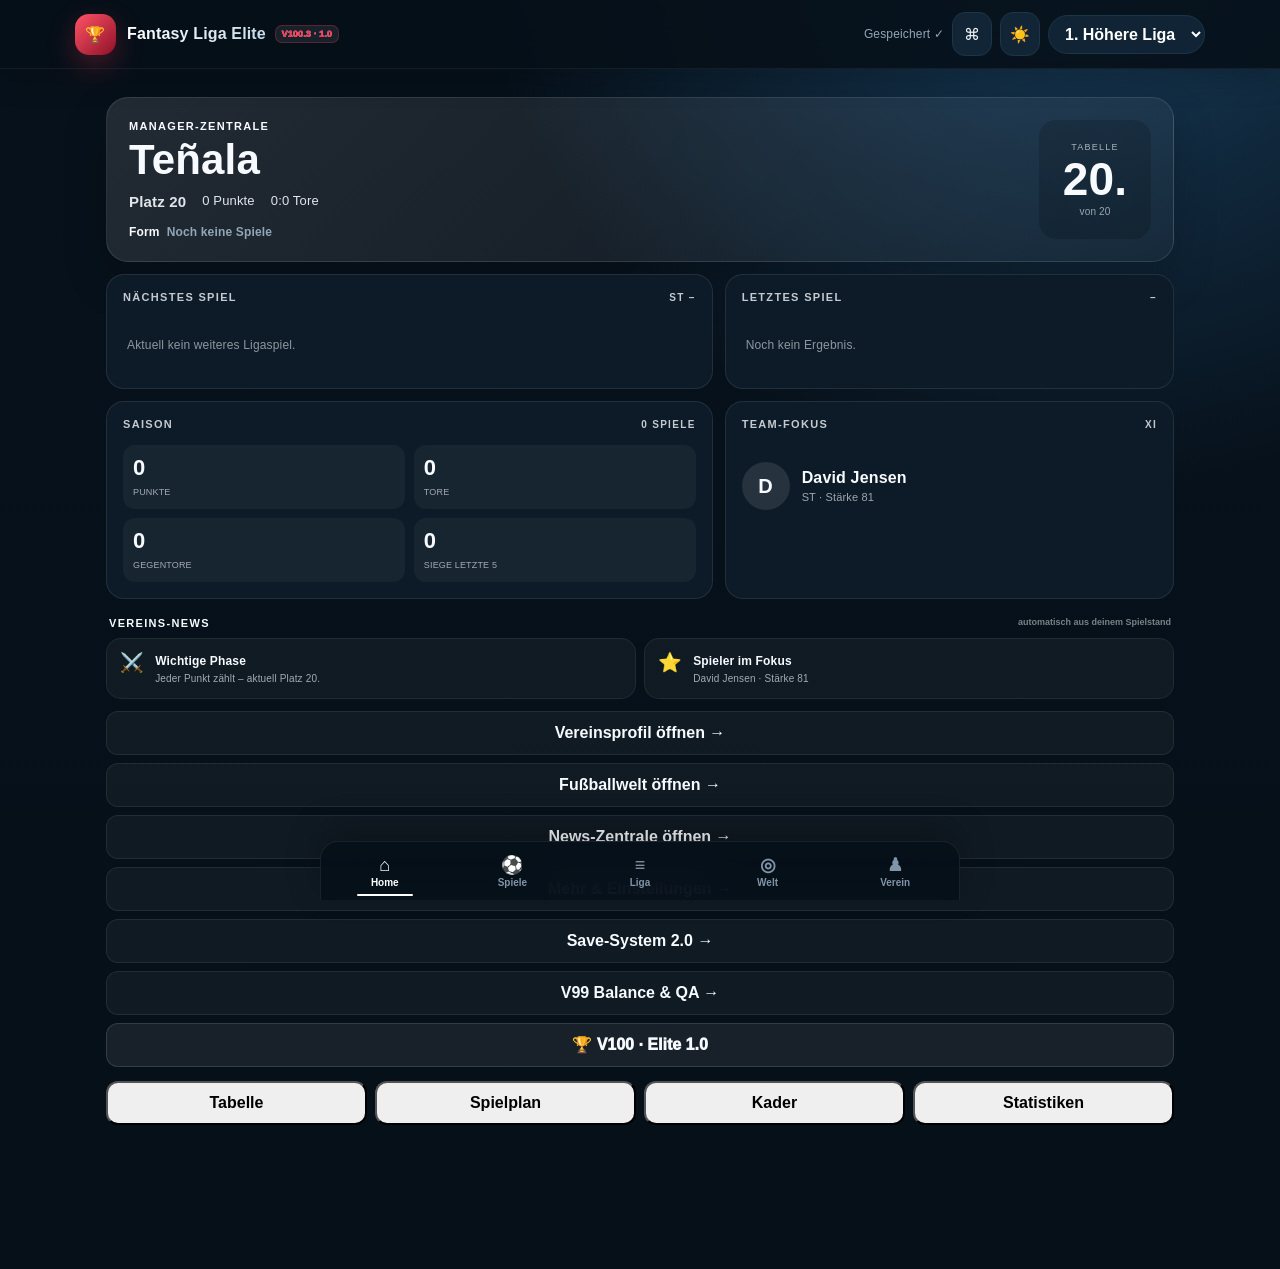
==== commit 760fb379: "Add files via upload" ====
--- a/index.html
+++ b/index.html
@@ -33,7 +33,7 @@
       if('caches' in window){const keys=await caches.keys();await Promise.all(keys.map(k=>caches.delete(k).catch(()=>false)));}
       window.__FLE_BOOT_OK__=false;
       window.addEventListener('fle:boot-ok',()=>window.__FLE_BOOT_OK__=true,{once:true});
-      await import('./app1002.js?v=100.2');
+      await import('./app1003.js?v=100.3');
       setTimeout(()=>{if(!window.__FLE_BOOT_OK__ && document.querySelector('#startupFallback')) fallback('Start dauert zu lange','Die neue App-Datei wurde geladen, aber der Start wurde nicht abgeschlossen. Bitte einmal neu laden.');},8000);
     }catch(e){console.error(e);fallback('App-Datei konnte nicht geladen werden','Bitte lade diese Seite einmal neu. Dein lokaler Spielstand wird nicht gelöscht. Fehler: '+String(e&&e.message||e));}
   })();
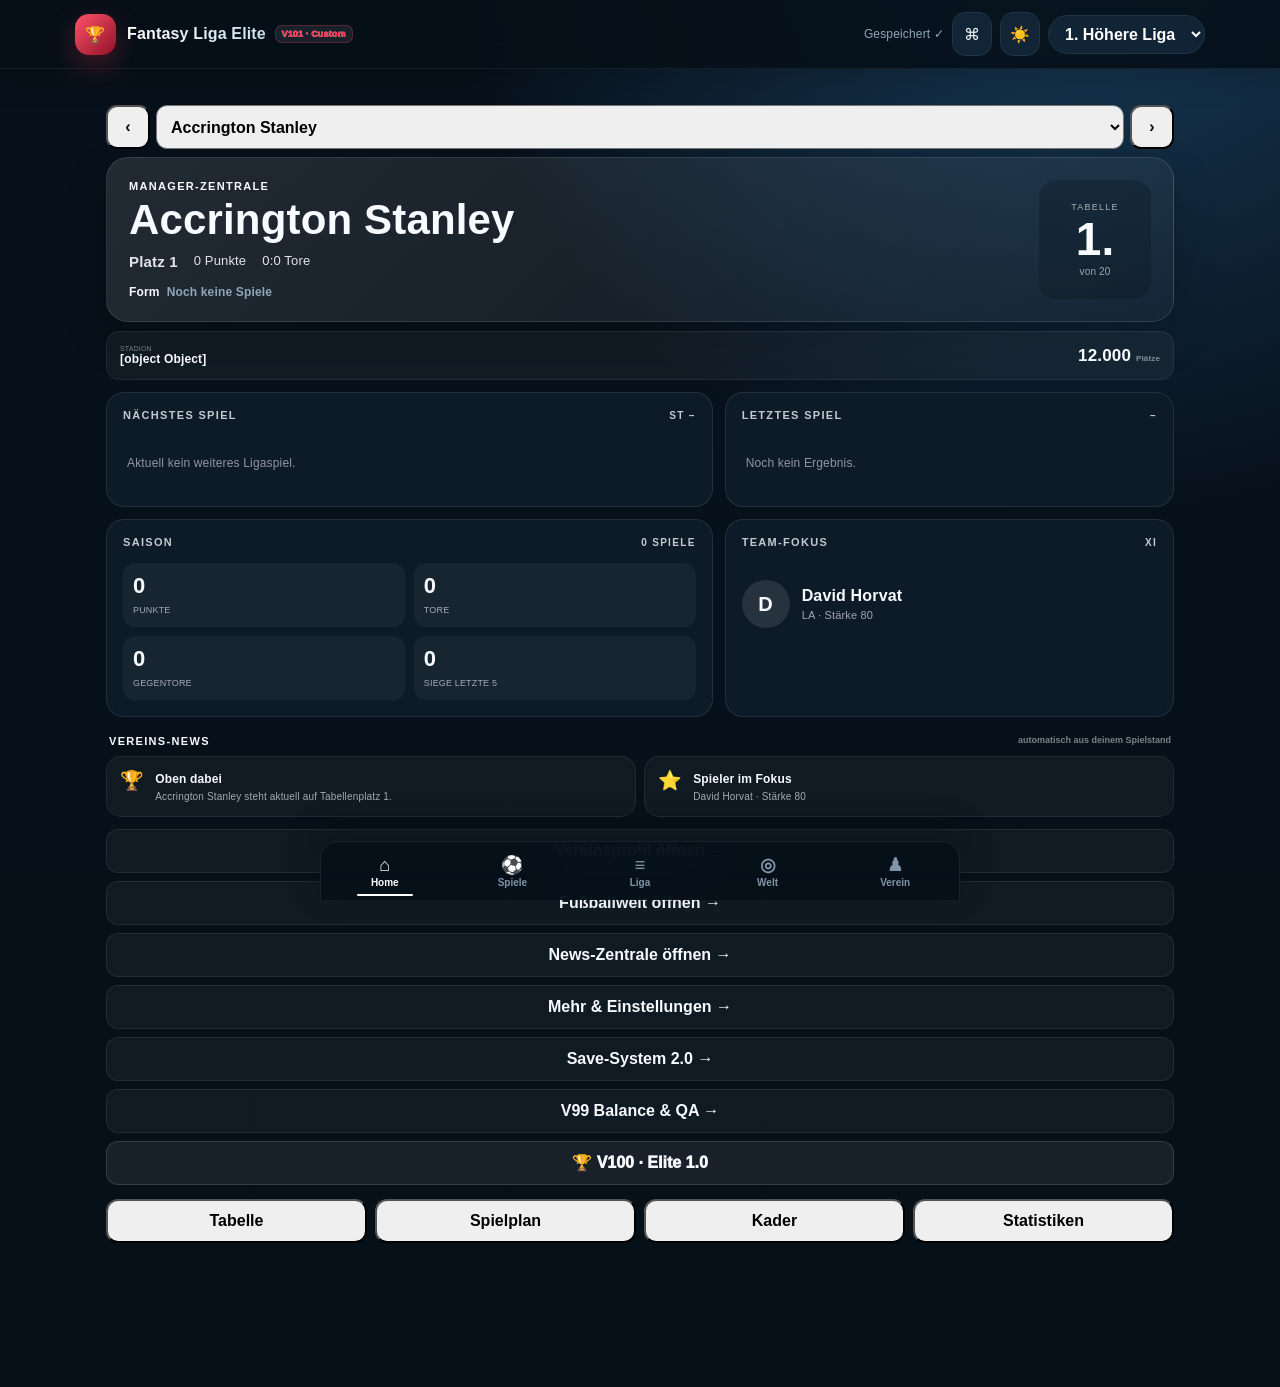
==== commit 90c73d8b: "Add files via upload" ====
--- a/index.html
+++ b/index.html
@@ -10,7 +10,7 @@
   <title>Fantasy Liga Elite 1.0</title>
   <link rel="manifest" href="./manifest.webmanifest?v=632">
   <link rel="apple-touch-icon" href="./icon-192.png?v=632">
-  <link rel="stylesheet" href="./styles1000.css?v=100">
+  <link rel="stylesheet" href="./styles1010.css?v=101">
 </head>
 <body>
   <div id="app">
@@ -33,7 +33,7 @@
       if('caches' in window){const keys=await caches.keys();await Promise.all(keys.map(k=>caches.delete(k).catch(()=>false)));}
       window.__FLE_BOOT_OK__=false;
       window.addEventListener('fle:boot-ok',()=>window.__FLE_BOOT_OK__=true,{once:true});
-      await import('./app1003.js?v=100.3');
+      await import('./app1010.js?v=101');
       setTimeout(()=>{if(!window.__FLE_BOOT_OK__ && document.querySelector('#startupFallback')) fallback('Start dauert zu lange','Die neue App-Datei wurde geladen, aber der Start wurde nicht abgeschlossen. Bitte einmal neu laden.');},8000);
     }catch(e){console.error(e);fallback('App-Datei konnte nicht geladen werden','Bitte lade diese Seite einmal neu. Dein lokaler Spielstand wird nicht gelöscht. Fehler: '+String(e&&e.message||e));}
   })();
--- a/styles1010.css
+++ b/styles1010.css
@@ -0,0 +1,1724 @@
+
+:root{
+  --bg:#061019;--bg2:#091723;--panel:#0d1b28;--panel2:#112536;--line:#1d3548;
+  --text:#f7fbff;--muted:#91a6b8;--accent:#ff334f;--green:#28d66f;--yellow:#ffd23f;
+  --red:#ff5368;--blue:#4da8ff;--safe-top:env(safe-area-inset-top);--safe-bottom:env(safe-area-inset-bottom)
+}
+*{box-sizing:border-box;-webkit-tap-highlight-color:transparent}
+html,body{margin:0;min-height:100%;background:var(--bg);color:var(--text);font-family:-apple-system,BlinkMacSystemFont,"SF Pro Display","Segoe UI",sans-serif}
+body{background:radial-gradient(circle at 85% -10%,#1a405f 0,transparent 35%),linear-gradient(180deg,#07111b,#061019)}
+button,input,select,textarea{font:inherit}button{cursor:pointer}
+.shell{min-height:100vh;padding-bottom:calc(88px + var(--safe-bottom))}
+.topbar{position:sticky;top:0;z-index:40;padding-top:var(--safe-top);background:rgba(6,16,25,.9);backdrop-filter:blur(20px);border-bottom:1px solid rgba(255,255,255,.06)}
+.topbar-inner{display:flex;align-items:center;justify-content:space-between;padding:12px 15px}
+.brand{display:flex;align-items:center;gap:11px;font-weight:900}.brandmark{width:41px;height:41px;border-radius:14px;display:grid;place-items:center;background:linear-gradient(135deg,#ff5368,#8f1127);box-shadow:0 10px 28px #ff334f44}
+.selector{max-width:48vw;background:#102436;color:#fff;border:1px solid var(--line);border-radius:999px;padding:9px 12px;font-weight:800}
+main{max-width:1050px;margin:auto;padding:14px 14px 30px}
+.hero{border:1px solid var(--line);border-radius:25px;padding:21px;background:radial-gradient(circle at 95% 5%,#ff334f32 0,transparent 36%),linear-gradient(145deg,#132b3e,#0a1722);box-shadow:0 20px 55px #0005}
+.eyebrow{font-size:11px;color:#ff9daf;font-weight:900;letter-spacing:.16em;text-transform:uppercase}.hero h1{font-size:35px;line-height:1.02;margin:8px 0}.hero p{margin:0;color:var(--muted);line-height:1.45}
+.kpis{display:grid;grid-template-columns:repeat(2,1fr);gap:10px;margin-top:16px}.kpi{padding:13px;border-radius:16px;background:rgba(255,255,255,.045);border:1px solid rgba(255,255,255,.07)}.kpi b{display:block;font-size:23px}.kpi span{font-size:11px;color:var(--muted)}
+.card{margin-top:12px;padding:15px;border-radius:20px;background:linear-gradient(180deg,var(--panel),#0a1620);border:1px solid var(--line);box-shadow:0 12px 36px #0003}.card h2,.card h3{margin:0 0 12px}
+.section-head{display:flex;justify-content:space-between;align-items:center;gap:10px;margin:4px 2px 10px}.section-head h2{margin:0;font-size:24px}
+.muted{color:var(--muted)}.small{font-size:12px}.hidden{display:none!important}
+.btn{border:0;border-radius:13px;padding:11px 14px;font-weight:850}.primary{background:linear-gradient(135deg,#ff3a56,#d91d39);color:#fff;box-shadow:0 9px 24px #ff334f2f}.secondary{background:#14293a;color:#fff;border:1px solid #2a475d}.danger{background:#3c161c;color:#ffc0c8;border:1px solid #6b2632}.success{background:#123724;color:#baf7d0;border:1px solid #275f3e}
+.actions{display:flex;gap:8px;flex-wrap:wrap}.iconbtn{width:40px;height:40px;border-radius:12px;border:1px solid var(--line);background:#102332;color:#fff}
+.bottomnav{position:fixed;left:0;right:0;bottom:0;z-index:50;display:flex;padding-bottom:var(--safe-bottom);background:rgba(6,16,25,.92);backdrop-filter:blur(20px);border-top:1px solid rgba(255,255,255,.07)}.bottomnav button{flex:1;border:0;background:none;color:#8095a7;padding:10px 4px 8px;font-size:10px}.bottomnav button b{display:block;font-size:20px;margin-bottom:3px}.bottomnav button.active{color:#fff}
+.table-wrap{overflow:auto;border-radius:14px}.table{width:100%;min-width:780px;border-collapse:collapse}.table th,.table td{padding:11px 8px;border-bottom:1px solid var(--line);text-align:center;font-size:13px}.table th:nth-child(2),.table td:nth-child(2){text-align:left}.table th{font-size:11px;text-transform:uppercase;color:var(--muted)}
+.club-cell{display:flex;align-items:center;gap:9px}.badge{width:36px;height:36px;border-radius:50%;display:grid;place-items:center;flex:none;background:var(--c);color:#fff;font-weight:900;border:2px solid #ffffff22;object-fit:cover}
+.move{font-weight:900}.up{color:var(--green)}.down{color:var(--red)}.same{color:#71879a}
+.match-list{display:grid;gap:9px}.match{padding:11px;border-radius:15px;background:#ffffff05;border:1px solid rgba(255,255,255,.055)}.match-main{display:grid;grid-template-columns:1fr auto 1fr;align-items:center;gap:9px}.home{text-align:right}.score{padding:7px 10px;border-radius:10px;background:#061019;border:1px solid var(--line);font-weight:900}.match-meta{display:flex;justify-content:center;gap:7px;flex-wrap:wrap;margin-top:8px;color:var(--muted);font-size:11px}.chip{padding:5px 8px;border-radius:999px;background:#102331;border:1px solid #223b4f}
+.grid{display:grid;grid-template-columns:1fr;gap:12px}.team-card{padding:0;overflow:hidden}.stadium-cover{height:170px;background:linear-gradient(135deg,#23384b,#0f1d29);background-position:center;background-size:cover;position:relative}.stadium-cover:after{content:"";position:absolute;inset:0;background:linear-gradient(180deg,transparent 10%,#061019ed)}.stadium-title{position:absolute;z-index:1;left:14px;right:14px;bottom:13px;font-weight:900;font-size:18px}.team-body{padding:14px}.team-head{display:flex;gap:10px;align-items:center}.team-head h3{margin:0}.meta{color:var(--muted);font-size:12px;margin-top:7px}
+.tabs{display:flex;gap:6px;overflow:auto;padding-bottom:5px}.tabs button{border:1px solid var(--line);background:#0b1b28;color:var(--muted);padding:9px 12px;border-radius:999px;white-space:nowrap;font-weight:800}.tabs button.active{background:#173049;color:#fff}
+.form-grid{display:grid;grid-template-columns:1fr;gap:10px}.field{display:grid;gap:5px}.field label{font-size:12px;color:var(--muted)}.field input,.field select,.field textarea{width:100%;background:#07131d;color:#fff;border:1px solid var(--line);border-radius:12px;padding:11px}.field textarea{min-height:90px}
+.modal{position:fixed;inset:0;z-index:90;background:#000b;display:flex;align-items:flex-end}.sheet{width:100%;max-height:94vh;overflow:auto;padding:15px 15px calc(18px + var(--safe-bottom));border:1px solid var(--line);border-radius:24px 24px 0 0;background:linear-gradient(180deg,#112231,#091620)}.sheet-head{display:flex;align-items:center;justify-content:space-between;margin-bottom:12px}.sheet-head h2{margin:0}
+.player-list,.timeline{display:grid;gap:8px}.player-row{display:grid;grid-template-columns:42px 1fr auto;align-items:center;gap:10px;padding:10px;border-radius:13px;background:#ffffff05;border:1px solid rgba(255,255,255,.05)}.player-num{width:38px;height:38px;border-radius:11px;background:#14293a;display:grid;place-items:center;font-weight:900}.player-pos{font-size:11px;color:var(--muted)}
+.event-row{display:grid;grid-template-columns:44px 1fr auto;align-items:center;gap:10px;padding:10px;border-radius:13px;background:#ffffff05}.minute{font-weight:900}
+.toast{position:fixed;left:50%;bottom:calc(94px + var(--safe-bottom));z-index:100;transform:translateX(-50%);padding:11px 14px;border-radius:13px;background:#183044;border:1px solid #31516a;box-shadow:0 12px 30px #0008;white-space:nowrap}
+.empty{padding:22px;text-align:center;color:var(--muted)}
+.history-row{display:flex;justify-content:space-between;gap:12px;padding:11px 0;border-bottom:1px solid var(--line)}
+@media(min-width:720px){.kpis{grid-template-columns:repeat(4,1fr)}.grid{grid-template-columns:repeat(2,1fr)}.form-grid{grid-template-columns:1fr 1fr}.modal{align-items:center;justify-content:center}.sheet{max-width:820px;border-radius:24px}.hero h1{font-size:48px}}
+
+
+/* PRO MAX POLISH */
+:root{
+  --shadow:0 18px 50px rgba(0,0,0,.28);
+  --glass:rgba(12,29,42,.78);
+}
+body{letter-spacing:.01em}
+.topbar{box-shadow:0 10px 30px rgba(0,0,0,.18)}
+.brand div:last-child{background:linear-gradient(90deg,#fff,#a8c8df);-webkit-background-clip:text;background-clip:text;color:transparent}
+.card{transition:transform .18s ease,border-color .18s ease,background .18s ease}
+.card:active{transform:scale(.995)}
+.hero{position:relative;overflow:hidden}
+.hero:after{content:"";position:absolute;width:170px;height:170px;border-radius:50%;right:-60px;bottom:-80px;background:radial-gradient(circle,#ff334f55,transparent 70%);filter:blur(4px)}
+.hero>*{position:relative;z-index:1}
+.section-head .subtitle{display:block;font-size:12px;color:var(--muted);margin-top:3px}
+.quick-grid{display:grid;grid-template-columns:repeat(2,1fr);gap:10px}
+.quick-action{padding:14px;border-radius:16px;background:linear-gradient(145deg,#13283a,#0b1925);border:1px solid var(--line);text-align:left;color:#fff}
+.quick-action b{display:block;font-size:18px;margin-bottom:4px}.quick-action span{font-size:11px;color:var(--muted)}
+.feature-strip{display:flex;gap:8px;overflow:auto;padding-bottom:3px}.feature-strip .chip{white-space:nowrap}
+.player-avatar{width:40px;height:40px;border-radius:13px;background:linear-gradient(145deg,#1c3a50,#102333);display:grid;place-items:center;font-weight:900}
+.rating-pill{min-width:40px;text-align:center;padding:7px 8px;border-radius:11px;background:#163148;border:1px solid #2b506d;font-weight:900}
+.searchbar{display:flex;gap:8px}.searchbar input{flex:1}
+.dashboard-grid{display:grid;grid-template-columns:1fr;gap:12px}
+.progress{height:8px;border-radius:999px;background:#08141e;overflow:hidden;border:1px solid #173247}.progress span{display:block;height:100%;background:linear-gradient(90deg,#ff334f,#ff8a65)}
+.news-card{padding:13px;border-radius:15px;background:#ffffff05;border-left:4px solid var(--accent)}
+.news-card b{display:block;margin-bottom:4px}.news-card span{font-size:12px;color:var(--muted)}
+.stat-pair{display:flex;justify-content:space-between;gap:10px;padding:10px 0;border-bottom:1px solid var(--line)}
+.stat-pair:last-child{border-bottom:0}
+.floating-add{position:fixed;right:18px;bottom:calc(92px + var(--safe-bottom));z-index:45;width:52px;height:52px;border-radius:18px;border:0;background:linear-gradient(135deg,#ff3a56,#c71935);color:#fff;font-size:25px;box-shadow:0 12px 30px #ff334f44}
+.modal .sheet{box-shadow:0 -25px 70px rgba(0,0,0,.5)}
+@media(min-width:720px){
+  .quick-grid{grid-template-columns:repeat(4,1fr)}
+  .dashboard-grid{grid-template-columns:1.2fr .8fr}
+  .floating-add{right:calc((100vw - 1050px)/2 + 22px)}
+}
+
+.promotion-zone td:first-child{box-shadow:inset 4px 0 0 var(--green)}
+.relegation-zone td:first-child{box-shadow:inset 4px 0 0 var(--red)}
+.save-ok{color:var(--green)}
+.history-row{align-items:center}
+
+
+/* ===== ELITE EXPERIENCE LAYER ===== */
+:root{
+  --accent2:#ff7a59;
+  --violet:#7b61ff;
+  --cyan:#45d8ff;
+  --glass:rgba(15,34,48,.78);
+  --ease:cubic-bezier(.2,.8,.2,1);
+}
+html{scroll-behavior:smooth}
+body{transition:background .35s var(--ease),color .35s var(--ease)}
+body.light{
+  --bg:#eef4f8;--panel:#ffffff;--panel2:#f6f9fb;--line:#d7e2ea;--text:#10202d;--muted:#647789;
+  background:radial-gradient(circle at 85% -8%,#dff1ff 0,transparent 34%),linear-gradient(180deg,#f8fbfd,#edf3f7);
+}
+body.light .topbar{background:rgba(255,255,255,.88)}
+body.light .bottomnav{background:rgba(255,255,255,.9)}
+body.light .card{background:linear-gradient(180deg,#fff,#f7fafc);box-shadow:0 14px 40px rgba(23,52,73,.10)}
+body.light .field input,body.light .field select,body.light .field textarea{background:#f6f9fb;color:#10202d}
+body.light .quick-action,body.light .match,body.light .player-row,body.light .event-row,body.light .news-card{background:#f6f9fb}
+body.light .score{background:#fff}
+body.light .sheet{background:linear-gradient(180deg,#fff,#f6f9fb)}
+body.light .selector{background:#fff;color:#10202d}
+body.light .brand div:last-child{background:linear-gradient(90deg,#10202d,#47667d);-webkit-background-clip:text;background-clip:text;color:transparent}
+
+*{transition:border-color .2s var(--ease),background-color .2s var(--ease),color .2s var(--ease),box-shadow .2s var(--ease)}
+button{transition:transform .16s var(--ease),filter .16s var(--ease),box-shadow .16s var(--ease)}
+button:active{transform:scale(.97)}
+.card{animation:fadeUp .32s var(--ease) both}
+@keyframes fadeUp{from{opacity:0;transform:translateY(10px)}to{opacity:1;transform:none}}
+@keyframes shimmer{0%{background-position:-200% 0}100%{background-position:200% 0}}
+.skeleton{background:linear-gradient(90deg,#ffffff08,#ffffff15,#ffffff08);background-size:200% 100%;animation:shimmer 1.4s infinite}
+
+.top-actions{display:flex;align-items:center;gap:8px}
+.theme-toggle{width:40px;height:40px;border:1px solid var(--line);border-radius:13px;background:var(--panel2);color:var(--text)}
+
+.dashboard-hero-grid{display:grid;grid-template-columns:1fr;gap:12px}
+.hero.featured{min-height:250px;display:flex;flex-direction:column;justify-content:flex-end}
+.hero-badge{display:inline-flex;align-items:center;gap:7px;padding:7px 10px;border-radius:999px;background:#ffffff0d;border:1px solid #ffffff1a;width:max-content;font-size:11px;font-weight:900}
+.metric-row{display:grid;grid-template-columns:repeat(2,1fr);gap:10px}
+.metric-card{padding:14px;border-radius:17px;background:linear-gradient(145deg,#132b3d,#0a1925);border:1px solid var(--line);position:relative;overflow:hidden}
+.metric-card:after{content:"";position:absolute;width:70px;height:70px;border-radius:50%;right:-20px;bottom:-25px;background:radial-gradient(circle,var(--metric,#ff334f55),transparent 70%)}
+.metric-card b{display:block;font-size:25px}.metric-card span{font-size:11px;color:var(--muted)}
+
+.chart-card{position:relative;min-height:260px}
+.chart-wrap{height:210px;position:relative}
+.chart-wrap canvas{width:100%!important;height:100%!important}
+.chart-legend{display:flex;gap:10px;flex-wrap:wrap;margin-top:8px}
+.legend-item{display:flex;align-items:center;gap:6px;font-size:11px;color:var(--muted)}
+.legend-dot{width:9px;height:9px;border-radius:50%}
+
+.filterbar{display:flex;gap:8px;overflow:auto;padding-bottom:4px}
+.filterbar button{border:1px solid var(--line);background:var(--panel2);color:var(--muted);padding:9px 12px;border-radius:999px;white-space:nowrap;font-weight:800}
+.filterbar button.active{background:linear-gradient(135deg,var(--accent),#c81c36);color:#fff;border-color:transparent}
+
+.autocomplete{position:relative}
+.autocomplete-results{position:absolute;z-index:20;left:0;right:0;top:calc(100% + 6px);background:var(--panel);border:1px solid var(--line);border-radius:14px;overflow:hidden;box-shadow:0 18px 40px #0006}
+.autocomplete-item{padding:11px 12px;border-bottom:1px solid var(--line);display:flex;justify-content:space-between;gap:10px}
+.autocomplete-item:last-child{border-bottom:0}
+
+.pitch{position:relative;min-height:570px;border-radius:22px;overflow:hidden;background:
+linear-gradient(90deg,transparent 49.6%,#ffffff4a 49.6%,#ffffff4a 50.4%,transparent 50.4%),
+repeating-linear-gradient(0deg,#1b7e4c 0,#1b7e4c 45px,#187347 45px,#187347 90px);
+border:4px solid #e9fff05e;box-shadow:inset 0 0 0 2px #ffffff25,0 18px 45px #0005}
+.pitch:before{content:"";position:absolute;width:120px;height:120px;border:3px solid #ffffff55;border-radius:50%;left:50%;top:50%;transform:translate(-50%,-50%)}
+.pitch:after{content:"";position:absolute;left:12%;right:12%;top:0;bottom:0;border-left:3px solid #ffffff4a;border-right:3px solid #ffffff4a}
+.pitch-slot{position:absolute;width:86px;min-height:64px;transform:translate(-50%,-50%);border:2px dashed #ffffff50;border-radius:15px;background:#07101955;display:grid;place-items:center;padding:4px;text-align:center;font-size:10px;color:#dff6e9}
+.pitch-player{width:100%;min-height:60px;padding:7px 5px;border-radius:13px;background:linear-gradient(145deg,#152b3c,#0c1b28);border:1px solid #ffffff24;color:white;display:flex;flex-direction:column;align-items:center;justify-content:center;box-shadow:0 8px 18px #0005}
+.pitch-player b{font-size:11px}.pitch-player span{font-size:9px;color:#a9c5d5}
+.drag-source{cursor:grab}.drag-source:active{cursor:grabbing}.dragging{opacity:.45;transform:scale(.96)}
+.drop-hover{border-color:#fff;background:#ffffff20}
+.squad-drawer{display:grid;grid-template-columns:1fr;gap:8px;max-height:420px;overflow:auto}
+
+.profile-cover{min-height:250px;border-radius:22px;background:linear-gradient(145deg,#18384f,#0b1924);background-size:cover;background-position:center;position:relative;overflow:hidden;display:flex;align-items:flex-end}
+.profile-cover:after{content:"";position:absolute;inset:0;background:linear-gradient(180deg,transparent,#061019ee)}
+.profile-cover-content{position:relative;z-index:1;padding:18px;display:flex;align-items:center;gap:13px}
+.profile-cover h1{margin:0}
+.player-hero{display:grid;grid-template-columns:auto 1fr;gap:15px;align-items:center}
+.player-avatar-lg{width:88px;height:88px;border-radius:25px;background:linear-gradient(145deg,#204057,#0e2130);display:grid;place-items:center;font-size:30px;font-weight:900;border:1px solid var(--line)}
+.radar{height:230px}
+.form-bars{display:grid;gap:8px}.form-row{display:grid;grid-template-columns:90px 1fr 35px;align-items:center;gap:8px}.bar{height:9px;background:#07131d;border-radius:999px;overflow:hidden}.bar span{display:block;height:100%;background:linear-gradient(90deg,var(--violet),var(--cyan));border-radius:999px}
+
+.report-sheet{background:#fff;color:#111;padding:28px;font-family:Arial,sans-serif}
+.report-sheet h1,.report-sheet h2{color:#10202d}
+.report-table{width:100%;border-collapse:collapse}.report-table th,.report-table td{border-bottom:1px solid #ddd;padding:7px;text-align:center}.report-table th:nth-child(2),.report-table td:nth-child(2){text-align:left}
+@media print{
+  body>*:not(#overlay){display:none!important}
+  #overlay{position:static!important}
+  #overlay .modal{position:static!important;background:white!important;display:block!important}
+  #overlay .sheet{max-height:none!important;overflow:visible!important;border:0!important;border-radius:0!important;padding:0!important;background:white!important}
+  .no-print{display:none!important}
+}
+@media(min-width:720px){
+  .dashboard-hero-grid{grid-template-columns:1.25fr .75fr}
+  .metric-row{grid-template-columns:repeat(2,1fr)}
+  .pitch-layout{display:grid;grid-template-columns:1.4fr .6fr;gap:12px}
+}
+
+
+/* ELITE V2 FIXES */
+.badge-image-wrap{overflow:visible;background:transparent}
+.badge-image-wrap img{width:100%;height:100%;object-fit:contain;transform:scale(var(--logo-scale,1));transform-origin:center}
+.match-main-logos{grid-template-columns:minmax(0,1fr) auto minmax(0,1fr)}
+.match-team{display:flex;align-items:center;gap:8px;min-width:0}
+.match-team.home{justify-content:flex-end;text-align:right}
+.match-team b{overflow:hidden;text-overflow:ellipsis}
+.event-team{display:inline-flex;align-items:center;gap:5px;margin-top:6px;padding:3px 7px;border-radius:999px;background:var(--panel2);border:1px solid var(--line);font-size:10px;font-weight:900}
+.event-team .badge{width:20px;height:20px;font-size:8px}
+.compact-table{min-width:680px}
+.compact-table .points-cell{font-size:16px;color:var(--accent)}
+.compact-table .positive{color:var(--green)}
+.compact-table .negative{color:var(--red)}
+.autocomplete-results{max-height:55vh;overflow:auto}
+.autocomplete-button{width:100%;color:var(--text);border:0;background:transparent;font:inherit}
+.autocomplete-button:active{background:var(--panel2)}
+.field input[type="range"]{padding:6px 0;accent-color:var(--accent)}
+@media(max-width:600px){
+  .match-team b{font-size:12px}
+  .match-team .badge{width:30px;height:30px}
+  .table{min-width:650px}
+  .autocomplete-results{position:static;margin-top:8px;box-shadow:none}
+}
+
+
+/* ELITE V3 */
+.touch-help{margin:0 0 10px;padding:10px 12px;border-radius:13px;background:var(--panel2);border:1px solid var(--line);font-size:12px;color:var(--muted)}
+.selected-player{outline:2px solid var(--accent);background:rgba(255,51,79,.12)!important}
+.pitch-slot{border:2px dashed #ffffff55;color:white}
+.pitch-slot .pitch-player{pointer-events:none}
+.pitch-player small{font-size:9px;color:#b9cfdb}
+.table-detail-grid{display:grid;grid-template-columns:repeat(2,1fr);gap:8px;padding:8px;text-align:left}
+.table-detail-grid span{padding:8px;border-radius:10px;background:var(--panel2)}
+.table-detail-row td{padding:4px 8px 10px}
+@media(max-width:650px){
+  .compact-table{min-width:0}
+  .compact-table th:nth-child(n+5),.compact-table .table-extra{display:none}
+  .compact-table th,.compact-table td{padding:10px 6px}
+  .compact-table .club-cell b{max-width:150px;overflow:hidden;text-overflow:ellipsis;white-space:nowrap}
+  .compact-table .badge{width:30px;height:30px}
+}
+
+
+/* ELITE V4 */
+.award-grid{display:grid;grid-template-columns:repeat(2,1fr);gap:10px}
+.award-card{padding:16px;border-radius:18px;background:linear-gradient(145deg,var(--panel2),var(--panel));border:1px solid var(--line);text-align:center}
+.award-icon{font-size:30px;margin-bottom:7px}.award-card h3{margin:6px 0}.award-card b{display:block;margin-top:8px;color:var(--accent)}
+.calendar-grid{display:grid;grid-template-columns:repeat(2,1fr);gap:10px}
+.calendar-card{padding:14px;border-radius:16px;background:var(--panel2);border:1px solid var(--line);color:var(--text);text-align:left}
+.calendar-card h3{margin:5px 0 8px}
+.records-grid{display:grid;grid-template-columns:repeat(2,1fr);gap:10px}
+.record-card{padding:14px;border-radius:16px;background:linear-gradient(145deg,var(--panel2),var(--panel));border:1px solid var(--line)}
+.record-card span{display:block;color:var(--muted);font-size:11px;margin-bottom:7px}.record-card b{font-size:16px}
+@media(min-width:720px){.award-grid{grid-template-columns:repeat(3,1fr)}.calendar-grid{grid-template-columns:repeat(4,1fr)}.records-grid{grid-template-columns:repeat(3,1fr)}}
+
+
+/* ===== V5 QUALITY EDITION ===== */
+.premium-hero{display:grid;grid-template-columns:1fr;gap:18px;padding:23px;border-radius:26px;background:
+radial-gradient(circle at 85% 10%,rgba(255,51,79,.34),transparent 32%),
+radial-gradient(circle at 15% 120%,rgba(69,216,255,.20),transparent 35%),
+linear-gradient(145deg,#132b3d,#08151f);border:1px solid rgba(255,255,255,.10);box-shadow:0 24px 65px rgba(0,0,0,.35);overflow:hidden}
+body.light .premium-hero{background:radial-gradient(circle at 85% 10%,rgba(255,51,79,.18),transparent 32%),linear-gradient(145deg,#fff,#eaf4fa)}
+.premium-hero h1{font-size:clamp(34px,8vw,58px);line-height:.98;margin:8px 0 10px}.premium-hero p{color:var(--muted);max-width:620px}
+.hero-actions{display:flex;gap:9px;margin-top:17px;flex-wrap:wrap}
+.hero-scorecard{display:flex;align-items:center;justify-content:space-around;gap:16px}
+.scorecard-ring{width:145px;height:145px;border-radius:50%;display:grid;place-items:center;background:conic-gradient(var(--accent) var(--progress),rgba(255,255,255,.08) 0);position:relative}
+.scorecard-ring:before{content:"";position:absolute;inset:12px;border-radius:50%;background:#0b1925}
+body.light .scorecard-ring:before{background:#fff}
+.scorecard-ring>div{position:relative;text-align:center}.scorecard-ring b{display:block;font-size:30px}.scorecard-ring span{font-size:11px;color:var(--muted)}
+.hero-mini-stats{display:grid;gap:9px}.hero-mini-stats span{padding:9px 12px;border-radius:13px;background:#ffffff08;border:1px solid #ffffff0d;font-size:12px}.hero-mini-stats b{font-size:17px;margin-right:4px}
+.widget-grid{display:grid;grid-template-columns:repeat(2,1fr);gap:10px;margin-top:12px}
+.dashboard-widget{padding:15px;border-radius:18px;background:linear-gradient(145deg,var(--panel2),var(--panel));border:1px solid var(--line);min-height:112px;display:flex;flex-direction:column;justify-content:flex-end}
+.dashboard-widget span,.dashboard-widget small{color:var(--muted);font-size:11px}.dashboard-widget b{font-size:19px;margin:5px 0}.accent-widget{background:linear-gradient(145deg,#d92042,#8e1028);color:#fff}.accent-widget span,.accent-widget small{color:#ffd7df}
+.keyboard-hint{border:1px solid var(--line);border-bottom-width:3px;border-radius:8px;padding:4px 8px;font-size:11px;color:var(--muted)}
+.premium-match-card{width:100%;border:0;background:transparent;color:var(--text);display:grid;grid-template-columns:1fr auto 1fr;align-items:center;gap:12px;padding:20px 7px}
+.premium-side{display:flex;flex-direction:column;align-items:center;gap:8px;text-align:center}.premium-side .badge{width:58px;height:58px}.premium-side b{font-size:13px}
+.premium-kickoff{text-align:center}.premium-kickoff span{font-size:27px;font-weight:950}.premium-kickoff small{display:block;color:var(--muted);margin-top:3px}
+.settings-list{display:grid}.setting-row{display:flex;align-items:center;justify-content:space-between;gap:15px;padding:13px 0;border-bottom:1px solid var(--line)}.setting-row:last-child{border-bottom:0}.setting-row input{width:22px;height:22px}
+.command-modal{align-items:flex-start;padding-top:calc(60px + var(--safe-top))}
+.command-sheet{max-width:620px;border-radius:24px}
+.command-search{width:100%;padding:15px;background:var(--panel2);border:1px solid var(--line);border-radius:15px;color:var(--text);font-size:16px}
+.command-results{display:grid;gap:7px;margin-top:12px}.command-item{display:grid;grid-template-columns:35px 1fr auto;align-items:center;gap:10px;width:100%;border:1px solid var(--line);background:var(--panel2);color:var(--text);padding:12px;border-radius:14px;text-align:left}.command-item span{font-size:20px}.command-item small{color:var(--muted)}
+.quality-score{text-align:center;padding:24px}.quality-score b{display:block;font-size:50px}.quality-score span{color:var(--muted)}
+.quality-row{display:grid;grid-template-columns:32px 1fr;align-items:center;padding:10px;border-bottom:1px solid var(--line)}.quality-row span{width:25px;height:25px;border-radius:50%;display:grid;place-items:center}.quality-row.ok span{background:#153b27;color:#72efaa}.quality-row.fail span{background:#461820;color:#ff8b9b}
+.reduce-motion *{animation:none!important;transition:none!important;scroll-behavior:auto!important}
+.compact-cards .card{padding:11px;margin-top:8px}.compact-cards .player-row{padding:7px}.compact-cards .match{padding:8px}
+@media(min-width:760px){.premium-hero{grid-template-columns:1.35fr .65fr;align-items:center}.widget-grid{grid-template-columns:repeat(4,1fr)}}
+@media(max-width:520px){.hero-scorecard{justify-content:space-between}.scorecard-ring{width:120px;height:120px}.widget-grid{grid-template-columns:1fr 1fr}.dashboard-widget{min-height:100px}.premium-match-card{padding:12px 0}.premium-side .badge{width:48px;height:48px}}
+
+/* V6 CHALLENGE-STYLE REDESIGN */
+.simple-page-head{display:flex;align-items:flex-end;justify-content:space-between;gap:14px;margin:4px 0 14px}.simple-page-head h1{font-size:34px;margin:4px 0 0}
+.matchday-switcher{display:flex;align-items:center;gap:7px}.matchday-switcher button,.matchday-switcher select{height:42px;border-radius:12px;border:1px solid var(--line);background:var(--panel2);color:var(--text);padding:0 12px;font-weight:900}.matchday-switcher button{width:42px;font-size:24px;padding:0}
+.simple-matchday-card{padding:0;overflow:hidden}.simple-matchday-card>.section-head{padding:16px 16px 8px}.simple-fixtures{display:grid}
+.simple-fixture-row{display:grid;grid-template-columns:minmax(0,1fr) 90px minmax(0,1fr);align-items:center;gap:10px;padding:15px;border:0;border-top:1px solid var(--line);background:transparent;color:var(--text)}
+.simple-fixture-row:active{background:var(--panel2)}.simple-team{display:flex;align-items:center;gap:9px;min-width:0}.simple-team.home{justify-content:flex-end;text-align:right}.simple-team.away{text-align:left}.simple-team span{overflow:hidden;text-overflow:ellipsis;white-space:nowrap;font-weight:800}.simple-score{text-align:center}.simple-score b{display:block;font-size:22px}.simple-score small{display:block;color:var(--muted);font-size:10px;margin-top:3px}.simple-team .badge{width:36px;height:36px}
+.challenge-table{min-width:0}.challenge-table th,.challenge-table td{padding:11px 7px}.challenge-table .club-cell{gap:9px}.challenge-table .club-cell small{display:block;color:var(--muted);font-size:9px;margin-top:3px}.challenge-table .points-cell{font-size:18px;color:var(--accent);font-weight:950}.rank-cell{font-weight:950;color:var(--muted)}
+.match-sheet-redesign{padding-bottom:calc(18px + var(--safe-bottom))}.match-hero{display:grid;grid-template-columns:1fr auto 1fr;align-items:center;gap:14px;padding:22px 4px}.match-hero-team{display:flex;flex-direction:column;align-items:center;text-align:center;gap:7px}.match-hero-team .badge{width:70px;height:70px}.match-hero-team b{font-size:15px}.match-hero-team span{font-size:10px;color:var(--muted);text-transform:uppercase}.match-hero-score{text-align:center}.match-hero-score b{display:block;font-size:38px;line-height:1}.match-hero-score span{display:block;color:var(--muted);font-size:11px;margin-top:6px;text-transform:uppercase;letter-spacing:.08em}
+.match-actions-bar{display:grid;grid-template-columns:1fr 1.25fr;gap:8px;margin-bottom:12px}.match-actions-bar #editMatchQuick{grid-column:1/-1}.match-tabs{position:sticky;top:0;z-index:3;background:var(--panel);padding-top:8px}.centered{justify-content:center}.match-overview-card{padding:12px}
+@media(max-width:650px){.simple-page-head{align-items:stretch;flex-direction:column}.matchday-switcher{justify-content:space-between}.matchday-switcher select{flex:1}.simple-fixture-row{grid-template-columns:minmax(0,1fr) 70px minmax(0,1fr);padding:13px 9px}.simple-team{gap:6px}.simple-team .badge{width:31px;height:31px}.simple-team span{font-size:12px}.simple-score b{font-size:19px}.challenge-table th:nth-child(n+5),.challenge-table td:nth-child(n+5){display:none}.challenge-table .club-cell b{max-width:150px}.match-hero-team .badge{width:58px;height:58px}.match-hero-score b{font-size:32px}.match-actions-bar{grid-template-columns:1fr 1fr}}
+
+
+/* ===== V7 USABILITY OVERHAUL ===== */
+.matchday-head{padding-bottom:8px}
+.matchday-actions{display:grid;grid-template-columns:1fr;gap:8px;padding:0 14px 14px}
+.simple-fixture-row{position:relative;cursor:pointer;min-height:68px;padding-right:30px}
+.simple-fixture-row:hover{background:var(--panel2)}
+.simple-fixture-row:focus{outline:2px solid var(--accent);outline-offset:-2px}
+.fixture-chevron{position:absolute;right:10px;top:50%;transform:translateY(-50%);font-size:26px;color:var(--muted)}
+.usage-hint{margin:10px 2px 12px;padding:11px 13px;border-radius:13px;background:rgba(69,216,255,.08);border:1px solid rgba(69,216,255,.18);color:var(--muted);font-size:12px}
+.finished-banner{grid-column:1/-1;padding:12px;border-radius:13px;background:rgba(40,214,111,.12);border:1px solid rgba(40,214,111,.25);color:var(--green);text-align:center;font-weight:900}
+.team-key{display:grid;grid-template-columns:1fr 1fr;gap:8px;margin-bottom:12px}
+.team-key span{display:flex;align-items:center;gap:7px;padding:9px;border-radius:12px;background:var(--panel2);border:1px solid var(--line);font-size:11px}
+.team-key .badge{width:28px;height:28px}
+.event-team span{max-width:180px;overflow:hidden;text-overflow:ellipsis;white-space:nowrap}
+.player-row{width:100%;text-align:left}
+.match-actions-bar .btn{min-height:48px}
+.simple-page-head .matchday-switcher button{touch-action:manipulation}
+@media(max-width:650px){
+  .simple-fixture-row{min-height:72px}
+  .simple-team span{font-size:13px}
+  .simple-score b{font-size:21px}
+  .match-tabs{overflow-x:auto;display:flex;gap:6px}
+  .match-tabs button{white-space:nowrap;flex:0 0 auto}
+  .team-key{grid-template-columns:1fr}
+  .challenge-table th:nth-child(n+5),.challenge-table td:nth-child(n+5){display:none}
+}
+
+
+/* ===== V8 POLISH ===== */
+.simple-fixtures{display:grid;gap:10px;padding:10px 12px 14px}
+.fixture-card{display:grid;grid-template-columns:minmax(0,1fr) 92px minmax(0,1fr);align-items:center;gap:12px;min-height:104px;padding:14px;border:1px solid var(--line);border-radius:18px;background:linear-gradient(145deg,var(--panel2),var(--panel));color:var(--text);box-shadow:0 8px 20px rgba(0,0,0,.12);cursor:pointer}
+.fixture-card:active{transform:scale(.985)}
+.fixture-team{display:flex;align-items:center;gap:10px;min-width:0}.fixture-team.home{justify-content:flex-end;text-align:right}.fixture-team.away{text-align:left}.fixture-team .badge{width:50px;height:50px}.fixture-team div{min-width:0}.fixture-team b{display:block;font-size:14px;overflow:hidden;text-overflow:ellipsis;white-space:nowrap}.fixture-team small{display:block;margin-top:3px;color:var(--muted);font-size:10px;text-transform:uppercase}
+.fixture-score{text-align:center}.fixture-score>b{display:block;font-size:26px;line-height:1}.fixture-score>small{display:block;color:var(--muted);font-size:10px;margin-top:4px}.fixture-status{display:inline-block;margin-top:6px;padding:4px 7px;border-radius:999px;font-size:9px;font-weight:900;text-transform:uppercase;background:var(--panel2);border:1px solid var(--line)}.fixture-status.endstand{color:var(--green)}.fixture-status.live{color:var(--red)}
+
+.table-scroll-hint{font-size:10px;color:var(--muted);text-align:right;margin-bottom:6px}
+.modern-table-wrap{overflow-x:auto;-webkit-overflow-scrolling:touch;border-radius:14px}
+.modern-table{min-width:860px}
+.modern-table th,.modern-table td{white-space:nowrap}
+.modern-table thead th{position:sticky;top:0;z-index:3;background:var(--panel)}
+.modern-table .sticky-rank{position:sticky;left:0;z-index:4;background:var(--panel);width:44px;min-width:44px}
+.modern-table .sticky-team{position:sticky;left:44px;z-index:4;background:var(--panel);min-width:190px;box-shadow:8px 0 12px rgba(0,0,0,.10)}
+.modern-table tbody tr:nth-child(even) .sticky-rank,.modern-table tbody tr:nth-child(even) .sticky-team{background:var(--panel2)}
+.modern-table .points-cell{font-size:17px;color:var(--accent);font-weight:950}
+.form-dots{display:flex;align-items:center;gap:6px;min-width:96px}
+.form-dot{display:inline-block;width:13px;height:13px;border-radius:50%;border:1px solid rgba(255,255,255,.14)}.form-dot.win{background:#28d66f}.form-dot.draw{background:#8797a5}.form-dot.loss{background:#ff5368}.form-dot.empty{background:transparent;border-color:var(--line)}
+.form-legend{display:flex;gap:14px;flex-wrap:wrap;margin-top:12px;font-size:11px;color:var(--muted)}.form-legend span{display:flex;align-items:center;gap:6px}
+
+.event-card{padding:14px}.event-timeline{display:grid;gap:8px}.event-item{display:grid;grid-template-columns:48px 58px 1fr 40px;align-items:center;gap:10px;padding:11px;border-radius:14px;background:var(--panel2);border:1px solid var(--line);position:relative}.event-item.home-event{border-left:4px solid var(--blue)}.event-item.away-event{border-left:4px solid var(--accent)}
+.event-minute{font-size:16px;font-weight:950;text-align:center}.event-club{display:flex;flex-direction:column;align-items:center;gap:3px}.event-club .badge{width:30px;height:30px}.event-club span{font-size:9px;color:var(--muted);font-weight:900}.event-content{display:grid;gap:2px;min-width:0}.event-content>b{font-size:11px;color:var(--muted)}.event-content>strong{font-size:14px;overflow:hidden;text-overflow:ellipsis;white-space:nowrap}.event-content>small{font-size:10px;color:var(--muted)}.event-delete{width:34px;height:34px}
+
+@media(max-width:650px){
+  .fixture-card{grid-template-columns:minmax(0,1fr) 74px minmax(0,1fr);min-height:112px;padding:12px 8px}.fixture-team{flex-direction:column;gap:6px;text-align:center!important}.fixture-team.home{justify-content:center}.fixture-team .badge{width:56px;height:56px}.fixture-team b{font-size:12px;max-width:115px}.fixture-score>b{font-size:23px}
+  .modern-table{min-width:820px}.modern-table .sticky-team{min-width:170px}
+  .event-item{grid-template-columns:42px 48px 1fr 34px;gap:7px;padding:9px}.event-club .badge{width:26px;height:26px}.event-content>strong{font-size:13px}
+}
+
+/* V9 DIRECT SAVE + LARGE TABLE */
+.direct-save-card{grid-template-columns:minmax(0,1fr) 132px minmax(0,1fr);min-height:126px}
+.fixture-direct-score{display:grid;justify-items:center;gap:7px}
+.direct-score-inputs{display:flex;align-items:center;gap:6px}
+.direct-score-inputs input{width:44px;height:42px;border-radius:10px;border:1px solid var(--line);background:var(--panel);color:var(--text);text-align:center;font-size:21px;font-weight:950;padding:0}
+.direct-score-inputs span{font-size:22px;font-weight:950}
+.direct-save-btn{border:0;border-radius:10px;background:linear-gradient(135deg,var(--accent),#c91a36);color:#fff;font-weight:900;padding:9px 14px;min-height:38px}
+.fixture-direct-score small{font-size:9px;color:var(--muted)}
+.fixture-team[data-open-match]{cursor:pointer}
+
+.challenge-place-table-wrap{overflow-x:auto;-webkit-overflow-scrolling:touch;border-radius:0}
+.challenge-place-table{min-width:950px;border-collapse:separate;border-spacing:0}
+.challenge-place-table th,.challenge-place-table td{height:72px;padding:0 16px;border-bottom:1px solid var(--line);font-size:16px;text-align:center;background:var(--panel)}
+.challenge-place-table thead th{height:54px;color:var(--muted);font-size:13px;font-weight:800;position:sticky;top:0;z-index:4}
+.challenge-place-table tbody tr:nth-child(even) td{background:var(--panel2)}
+.challenge-place-table .cp-rank{position:sticky;left:0;z-index:5;width:62px;min-width:62px;color:var(--accent);font-size:18px}
+.challenge-place-table .cp-team{position:sticky;left:62px;z-index:5;min-width:330px;text-align:left;box-shadow:10px 0 18px rgba(0,0,0,.16)}
+.challenge-place-table .cp-team-cell{display:flex;align-items:center;gap:14px}
+.challenge-place-table .cp-team-cell .badge{width:54px;height:54px}
+.challenge-place-table .cp-team-cell div>b{font-size:16px}
+.challenge-place-table .cp-team-cell small{display:flex;align-items:center;gap:5px;color:var(--muted);font-size:11px;margin-top:4px}
+.challenge-place-table .cp-points{font-size:19px;font-weight:950;color:var(--text)}
+.cp-move.up{color:var(--green)}.cp-move.down{color:var(--red)}.cp-move.same{color:var(--muted)}
+.challenge-place-table .form-dots{justify-content:center}
+.challenge-place-table .form-dot{width:14px;height:14px}
+@media(max-width:650px){
+  .direct-save-card{grid-template-columns:minmax(0,1fr) 112px minmax(0,1fr);min-height:136px}
+  .direct-score-inputs input{width:39px;height:40px;font-size:19px}
+  .direct-save-btn{padding:8px 10px;font-size:12px}
+  .fixture-team .badge{width:62px;height:62px}
+  .challenge-place-table{min-width:920px}
+  .challenge-place-table th,.challenge-place-table td{height:78px;padding:0 14px}
+  .challenge-place-table .cp-team{min-width:300px}
+  .challenge-place-table .cp-team-cell .badge{width:58px;height:58px}
+}
+
+/* V10 FINAL POLISH */
+.matchday-head{display:grid;grid-template-columns:1fr minmax(90px,180px) auto;align-items:center;gap:12px}
+.matchday-progress{height:7px;border-radius:999px;background:var(--panel2);overflow:hidden;border:1px solid var(--line)}
+.matchday-progress span{display:block;height:100%;border-radius:999px;background:linear-gradient(90deg,var(--accent),var(--green))}
+.fixture-card.fixture-dirty{border-color:rgba(255,184,0,.55);box-shadow:0 0 0 2px rgba(255,184,0,.08)}
+.fixture-card.fixture-saved{border-color:rgba(40,214,111,.55);box-shadow:0 0 0 2px rgba(40,214,111,.08)}
+.direct-save-btn.saved{background:linear-gradient(135deg,#1ea65a,#167b44)}
+.challenge-place-table .cp-points-col{position:sticky;left:392px;z-index:5;background:var(--panel);box-shadow:8px 0 14px rgba(0,0,0,.10)}
+.challenge-place-table tbody tr:nth-child(even) .cp-points-col{background:var(--panel2)}
+.challenge-place-table .promotion-zone .cp-rank{box-shadow:inset 5px 0 0 var(--green)}
+.challenge-place-table .relegation-zone .cp-rank{box-shadow:inset 5px 0 0 var(--red)}
+.team-filter{display:flex;align-items:center;gap:7px;padding:10px;border-radius:12px;background:var(--panel2);border:1px solid var(--line);color:var(--text);font:inherit;text-align:left}
+.team-filter.active{border-color:var(--accent);box-shadow:0 0 0 2px rgba(255,51,79,.10)}
+.team-filter .badge{width:30px;height:30px}
+@media(max-width:650px){
+  .matchday-head{grid-template-columns:1fr auto}.matchday-progress{grid-column:1/-1;grid-row:2}
+  .challenge-place-table .cp-team{min-width:250px}
+  .challenge-place-table .cp-points-col{left:312px}
+}
+
+
+/* ===== V11 TABLE + STABILITY FIX ===== */
+.league-table-shell{width:100%;overflow:hidden}
+.league-table-scroll{
+  width:100%;
+  overflow-x:auto;
+  overflow-y:visible;
+  -webkit-overflow-scrolling:touch;
+  overscroll-behavior-x:contain;
+  border-radius:14px;
+  border:1px solid var(--line);
+}
+.league-table-v11{
+  width:max-content;
+  min-width:860px;
+  border-collapse:separate;
+  border-spacing:0;
+  table-layout:fixed;
+}
+.league-table-v11 th,
+.league-table-v11 td{
+  height:60px;
+  padding:0 12px;
+  text-align:center;
+  white-space:nowrap;
+  border-bottom:1px solid var(--line);
+  background:var(--panel);
+  font-size:14px;
+}
+.league-table-v11 thead th{
+  height:46px;
+  color:var(--muted);
+  font-size:11px;
+  font-weight:900;
+  text-transform:uppercase;
+  letter-spacing:.04em;
+  position:sticky;
+  top:0;
+  z-index:6;
+}
+.league-table-v11 tbody tr:nth-child(even) td{background:var(--panel2)}
+.league-table-v11 tbody tr:last-child td{border-bottom:0}
+
+.league-table-v11 .v11-rank{
+  position:sticky;
+  left:0;
+  z-index:7;
+  width:42px;
+  min-width:42px;
+  max-width:42px;
+  padding:0 5px;
+  color:var(--accent);
+}
+.league-table-v11 .v11-team{
+  position:sticky;
+  left:42px;
+  z-index:7;
+  width:205px;
+  min-width:205px;
+  max-width:205px;
+  text-align:left;
+  padding:0 9px;
+}
+.league-table-v11 .v11-points{
+  position:sticky;
+  left:247px;
+  z-index:7;
+  width:58px;
+  min-width:58px;
+  max-width:58px;
+  padding:0 5px;
+  font-size:17px;
+  color:var(--text);
+  box-shadow:8px 0 16px rgba(0,0,0,.14);
+}
+.league-table-v11 thead .v11-rank,
+.league-table-v11 thead .v11-team,
+.league-table-v11 thead .v11-points{z-index:9}
+.league-table-v11 tbody tr:nth-child(even) .v11-rank,
+.league-table-v11 tbody tr:nth-child(even) .v11-team,
+.league-table-v11 tbody tr:nth-child(even) .v11-points{background:var(--panel2)}
+
+.v11-team-cell{display:flex;align-items:center;gap:9px;min-width:0}
+.v11-team-cell .badge{width:40px;height:40px;min-width:40px}
+.v11-team-copy{min-width:0;flex:1}
+.v11-team-copy>b{
+  display:block;
+  overflow:hidden;
+  text-overflow:ellipsis;
+  white-space:nowrap;
+  font-size:13px;
+}
+.v11-team-copy small{display:block;margin-top:3px;font-size:9px;color:var(--muted)}
+.position-move.up{color:var(--green)}
+.position-move.down{color:var(--red)}
+.position-move.same{color:var(--muted)}
+
+.league-table-v11 .promotion-zone .v11-rank{box-shadow:inset 4px 0 0 var(--green)}
+.league-table-v11 .relegation-zone .v11-rank{box-shadow:inset 4px 0 0 var(--red)}
+.league-table-v11 .v11-form{width:112px;min-width:112px}
+.league-table-v11 .form-dots{justify-content:center;gap:5px}
+.league-table-v11 .form-dot{width:12px;height:12px}
+.table-swipe-note{
+  margin-top:7px;
+  color:var(--muted);
+  font-size:10px;
+  text-align:right;
+}
+
+@media(max-width:390px){
+  .league-table-v11 .v11-team{
+    width:190px;
+    min-width:190px;
+    max-width:190px;
+  }
+  .league-table-v11 .v11-points{left:232px}
+  .v11-team-cell .badge{width:38px;height:38px;min-width:38px}
+}
+
+/* V12 VERIFIED QUALITY PASS */
+.version-pill{display:inline-flex;align-items:center;margin-left:5px;padding:2px 6px;border-radius:999px;background:rgba(255,51,79,.14);border:1px solid rgba(255,51,79,.28);color:var(--accent);font-size:10px;font-weight:950;vertical-align:middle}
+.usage-hint b{color:var(--text)}
+.direct-save-btn[data-busy="1"]{cursor:wait}
+.league-table-v11 th,.league-table-v11 td{height:56px}
+.league-table-v11 .v11-team{width:195px;min-width:195px;max-width:195px}
+.league-table-v11 .v11-points{left:237px}
+.v11-team-cell .badge{width:38px;height:38px;min-width:38px}
+.v11-team-copy>b{font-size:12.5px}
+@media(max-width:390px){
+  .league-table-v11 .v11-team{width:178px;min-width:178px;max-width:178px}
+  .league-table-v11 .v11-points{left:220px}
+  .league-table-v11 th,.league-table-v11 td{height:54px}
+  .v11-team-cell .badge{width:36px;height:36px;min-width:36px}
+  .v11-team-copy>b{font-size:12px}
+}
+
+/* V12 final stability polish */
+.direct-save-btn[data-busy="1"]{cursor:wait;opacity:.82}
+.fixture-card.fixture-saved{border-color:rgba(40,214,111,.55)}
+.fixture-card.fixture-dirty{border-color:rgba(255,184,0,.55)}
+
+
+/* ===== V13 QUALITY + IMAGE CROPPER ===== */
+.crop-modal{z-index:120}
+.crop-sheet{max-width:620px}
+.crop-help{color:var(--muted);font-size:13px;line-height:1.45;margin:-4px 0 12px}
+.crop-stage{
+  position:relative;width:100%;max-height:62vh;overflow:hidden;border-radius:20px;
+  background:#05090d;border:1px solid var(--line);touch-action:none;user-select:none
+}
+.crop-stage canvas{display:block;width:100%;height:100%;cursor:grab;touch-action:none}
+.crop-stage canvas:active{cursor:grabbing}
+.crop-grid{
+  pointer-events:none;position:absolute;inset:0;
+  background:
+    linear-gradient(to right,transparent 33.1%,rgba(255,255,255,.25) 33.3%,rgba(255,255,255,.25) 33.6%,transparent 33.8%,transparent 66.1%,rgba(255,255,255,.25) 66.3%,rgba(255,255,255,.25) 66.6%,transparent 66.8%),
+    linear-gradient(to bottom,transparent 33.1%,rgba(255,255,255,.25) 33.3%,rgba(255,255,255,.25) 33.6%,transparent 33.8%,transparent 66.1%,rgba(255,255,255,.25) 66.3%,rgba(255,255,255,.25) 66.6%,transparent 66.8%);
+  box-shadow:inset 0 0 0 2px rgba(255,255,255,.8);border-radius:20px
+}
+.crop-controls{display:grid;gap:10px;margin-top:14px}
+.crop-controls label{display:flex;justify-content:space-between;font-weight:850}
+.crop-actions-row{display:grid;grid-template-columns:1fr 1.4fr;gap:10px}
+.team-editor-sheet{padding-bottom:calc(20px + var(--safe-bottom))}
+.image-editor-section{
+  margin-top:16px;padding:15px;border-radius:18px;background:var(--panel2);border:1px solid var(--line)
+}
+.image-editor-head{display:flex;align-items:flex-start;justify-content:space-between;gap:12px;margin-bottom:13px}
+.image-editor-head h3{margin:0 0 4px}
+.image-editor-head p{margin:0;color:var(--muted);font-size:12px;line-height:1.4}
+.image-pick-btn{white-space:nowrap}
+.logo-edit-layout{display:grid;grid-template-columns:96px 1fr;gap:14px;align-items:center}
+.logo-editor-preview{
+  width:96px;height:96px;border-radius:50%;overflow:hidden;display:grid;place-items:center;
+  background:var(--panel);border:2px solid var(--line);font-weight:950;font-size:24px
+}
+.logo-editor-preview img{width:100%;height:100%;object-fit:cover}
+.crop-summary{display:grid;gap:6px}
+.crop-summary span{color:var(--muted);font-size:12px;line-height:1.4}
+.crop-summary .btn{justify-self:start;margin-top:4px}
+.stadium-editor-preview{
+  width:100%;aspect-ratio:16/9;border-radius:16px;display:grid;place-items:center;overflow:hidden;
+  background:linear-gradient(135deg,#23384b,#0f1d29);background-size:cover;background-position:center;
+  border:1px solid var(--line);color:var(--muted);font-size:12px
+}
+.sticky-editor-actions{
+  position:sticky;bottom:calc(-18px + var(--safe-bottom));margin:18px -18px -18px;
+  padding:12px 18px calc(12px + var(--safe-bottom));background:linear-gradient(180deg,transparent,var(--panel) 20%);z-index:4
+}
+.quality-row>div{display:grid;gap:2px}
+.quality-row small{color:var(--muted);font-weight:600}
+@media(max-width:520px){
+  .image-editor-head{flex-direction:column}
+  .image-pick-btn{width:100%}
+  .crop-actions-row{grid-template-columns:1fr}
+  .crop-sheet{padding-left:12px;padding-right:12px}
+}
+
+
+/* ===== V14 PREMIUM UX ===== */
+:root{--ease-premium:cubic-bezier(.2,.8,.2,1)}
+main>*{animation:viewIn .28s var(--ease-premium) both}
+@keyframes viewIn{from{opacity:0;transform:translateY(8px) scale(.995)}to{opacity:1;transform:none}}
+.card,.fixture-card,.team-card,.btn,.bottomnav button,.tabs button{transition:transform .18s var(--ease-premium),box-shadow .22s var(--ease-premium),border-color .22s,background .22s,opacity .18s}
+.btn:active,.bottomnav button:active,.fixture-card:active{transform:scale(.975)}
+.modal{animation:fadeIn .18s ease both}.sheet{animation:sheetUp .28s var(--ease-premium) both}
+@keyframes fadeIn{from{opacity:0}to{opacity:1}}
+@keyframes sheetUp{from{opacity:0;transform:translateY(24px) scale(.98)}to{opacity:1;transform:none}}
+.lineup-instruction{margin-bottom:12px;padding:11px 13px;border-radius:14px;background:var(--panel2);border:1px solid var(--line);color:var(--muted);font-size:12px}
+.lineup-grid{align-items:start}
+.lineup-board{display:grid;gap:12px}
+.lineup-zone{min-height:88px;padding:10px;border-radius:16px;background:var(--panel2);border:1px dashed var(--line);transition:.18s var(--ease-premium)}
+.lineup-zone.pitch-zone{background:linear-gradient(145deg,rgba(38,151,81,.16),rgba(38,151,81,.05))}
+.lineup-zone.drag-over{border-color:var(--accent);background:rgba(255,51,79,.11);transform:scale(1.012)}
+.lineup-zone-title{display:flex;justify-content:space-between;align-items:center;margin-bottom:8px;font-size:12px}
+.lineup-player-list{display:grid;gap:7px}
+.lineup-player-card{width:100%;display:grid;grid-template-columns:34px 1fr 24px;align-items:center;gap:9px;text-align:left;padding:9px;border-radius:13px;border:1px solid var(--line);background:var(--panel);color:var(--text);touch-action:none}
+.lineup-player-card small{display:block;color:var(--muted);font-size:10px;margin-top:2px}
+.lineup-player-card.is-dragging{opacity:.58;transform:scale(1.035);box-shadow:0 14px 35px rgba(0,0,0,.25)}
+.drag-handle{color:var(--muted);font-weight:950;letter-spacing:-2px}
+.lineup-empty{padding:14px;text-align:center;color:var(--muted);font-size:11px}
+.global-quick-action{position:fixed;right:16px;bottom:calc(82px + var(--safe-bottom));z-index:45;width:52px;height:52px;border-radius:50%;border:0;background:var(--accent);color:#fff;font-size:28px;box-shadow:0 14px 34px rgba(0,0,0,.32);display:grid;place-items:center;transition:.2s var(--ease-premium)}
+.global-quick-action:active{transform:scale(.92) rotate(8deg)}
+.quick-menu{position:fixed;right:14px;bottom:calc(142px + var(--safe-bottom));z-index:100;min-width:230px;padding:10px;border-radius:18px;background:var(--panel);border:1px solid var(--line);box-shadow:0 22px 60px rgba(0,0,0,.38);display:grid;gap:5px;animation:quickIn .18s var(--ease-premium)}
+.quick-menu b{padding:8px 9px 5px}
+.quick-menu button{border:0;background:transparent;color:var(--text);text-align:left;padding:11px;border-radius:11px;font-weight:750}
+.quick-menu button:hover,.quick-menu button:active{background:var(--panel2)}
+@keyframes quickIn{from{opacity:0;transform:translateY(8px) scale(.96)}to{opacity:1;transform:none}}
+.fixture-card{touch-action:pan-y}
+@media(prefers-reduced-motion:reduce){*,*::before,*::after{animation-duration:.01ms!important;transition-duration:.01ms!important;scroll-behavior:auto!important}}
+@media(max-width:420px){.global-quick-action{right:12px;width:48px;height:48px}.quick-menu{left:12px;right:12px;min-width:0}}
+
+
+/* ===== V15 FINAL TABLE, LOGOS, ZONES & SIMULATION ===== */
+.badge-image-wrap{background:transparent!important;border:none!important;box-shadow:none!important;overflow:visible!important}
+.badge-image-wrap img{width:100%;height:100%;object-fit:contain;filter:drop-shadow(0 2px 4px rgba(0,0,0,.25))}
+.league-table-scroll{overflow-x:auto;overscroll-behavior-x:contain;scrollbar-width:none}
+.league-table-scroll::-webkit-scrollbar{display:none}
+.league-table-v15{min-width:860px;border-collapse:separate;border-spacing:0}
+.league-table-v15 th,.league-table-v15 td{white-space:nowrap;text-align:center}
+.league-table-v15 .sticky-rank{position:sticky;left:0;z-index:5;width:48px;min-width:48px;background:var(--panel)}
+.league-table-v15 .sticky-club{position:sticky;left:48px;z-index:5;width:210px;min-width:210px;text-align:left;background:var(--panel)}
+.league-table-v15 .sticky-points{position:sticky;left:258px;z-index:5;width:64px;min-width:64px;background:var(--panel)}
+.league-table-v15 thead .sticky-rank,.league-table-v15 thead .sticky-club,.league-table-v15 thead .sticky-points{z-index:8;background:#0b1b29}
+.compact-club-cell{display:flex;align-items:center;gap:10px}.compact-club-cell .badge{flex:0 0 auto}
+.club-short-name{display:none}.compact-club-cell small{display:block;margin-top:3px}
+.league-table-scroll.is-scrolled .sticky-club{width:104px;min-width:104px}
+.league-table-scroll.is-scrolled .sticky-points{left:152px}
+.league-table-scroll.is-scrolled .club-full-name{display:none}
+.league-table-scroll.is-scrolled .club-short-name{display:block}
+.league-table-scroll.is-scrolled .compact-club-cell{gap:7px}
+.league-table-scroll.is-scrolled .compact-club-cell .badge{width:34px;height:34px}
+.league-table-v15 tr.custom-zone td:first-child{box-shadow:inset 5px 0 0 var(--zone-color)}
+.zone-legend{display:flex;gap:10px;flex-wrap:wrap;padding:12px 4px 2px;color:var(--muted);font-size:11px}
+.zone-legend span{display:flex;align-items:center;gap:5px}.zone-legend i{width:10px;height:10px;border-radius:3px}
+.form-column{min-width:150px}.form-dots{display:flex;gap:5px;justify-content:center}
+.zone-editor-head,.zone-editor-row{display:grid;grid-template-columns:minmax(110px,1.7fr) 62px 62px 54px 38px;gap:7px;align-items:center}
+.zone-editor-head{font-size:10px;color:var(--muted);text-transform:uppercase;padding:0 5px 7px}
+.zone-editor-row{margin-bottom:8px}.zone-editor-row input{min-width:0;width:100%}
+.simulate-mini-btn,.simulation-btn{border:1px solid rgba(155,92,255,.55);background:linear-gradient(135deg,rgba(77,168,255,.2),rgba(155,92,255,.25));color:#fff;border-radius:12px;font-weight:850}
+.simulate-mini-btn{padding:8px 10px;font-size:11px}
+.simulation-btn{padding:12px 15px}
+.simulation-chip{border-color:#9b5cff!important;color:#d7c3ff!important}
+.match-stat-row{padding:10px 0}.match-stat-row>div:first-child{display:grid;grid-template-columns:60px 1fr 60px;align-items:center;text-align:center}.match-stat-row span{color:var(--muted);font-size:12px}
+.match-stat-track{height:6px;background:rgba(255,255,255,.08);border-radius:999px;overflow:hidden;margin-top:7px}.match-stat-track i{display:block;height:100%;background:linear-gradient(90deg,#4da8ff,#9b5cff);border-radius:999px}
+@media(max-width:600px){
+  .league-table-v15 .sticky-club{width:174px;min-width:174px}.league-table-v15 .sticky-points{left:222px}
+  .league-table-scroll.is-scrolled .sticky-club{width:96px;min-width:96px}.league-table-scroll.is-scrolled .sticky-points{left:144px}
+  .zone-editor-head,.zone-editor-row{grid-template-columns:minmax(90px,1.5fr) 54px 54px 48px 34px;gap:5px}
+  .direct-save-card .simulate-mini-btn{grid-column:1/-1}
+}
+
+
+/* ===== V16 AUTOMATIC MATCH REPORTS ===== */
+.estimated-chip{border-color:rgba(77,168,255,.6)!important;color:#a9d5ff!important;background:rgba(77,168,255,.1)!important}
+.analytics-kpi-grid{display:grid;grid-template-columns:repeat(3,minmax(0,1fr));gap:10px;margin-bottom:12px}
+.analytics-kpi{padding:15px;border-radius:17px;border:1px solid var(--line);background:var(--panel);display:grid;gap:5px}
+.analytics-kpi.featured{background:linear-gradient(145deg,rgba(40,214,111,.16),rgba(77,168,255,.1));border-color:rgba(40,214,111,.35)}
+.analytics-kpi span{font-size:11px;color:var(--muted);font-weight:750}
+.analytics-kpi b{font-size:23px}.analytics-kpi small{font-size:10px;color:var(--muted)}
+@media(max-width:650px){.analytics-kpi-grid{grid-template-columns:repeat(2,minmax(0,1fr))}.analytics-kpi b{font-size:20px}}
+
+/* ===== V17 WORLD PLAYER UNIVERSE ===== */
+.world-player-sheet{max-width:1050px}
+.world-hero{display:flex;justify-content:space-between;align-items:center;gap:14px;padding:16px;border:1px solid var(--line);border-radius:18px;background:linear-gradient(135deg,rgba(77,168,255,.15),rgba(155,92,255,.12));margin:12px 0}
+.world-hero div{display:grid;gap:4px}.world-hero b{font-size:18px}.world-hero span{font-size:12px;color:var(--muted)}
+.market-filters{display:grid;grid-template-columns:2fr 1.4fr 1fr .8fr .8fr;gap:8px;margin:12px 0}
+.market-filters input,.market-filters select{min-width:0}
+.market-count{margin:8px 2px 12px}.market-list{display:grid;gap:9px}
+.market-player-card{display:grid;grid-template-columns:64px 1fr auto;align-items:center;gap:12px;padding:12px;border:1px solid var(--line);border-radius:16px;background:var(--panel)}
+.market-player-card:hover{transform:translateY(-1px);border-color:rgba(77,168,255,.45)}
+.market-rating{width:58px;height:58px;border-radius:16px;background:linear-gradient(145deg,rgba(40,214,111,.24),rgba(77,168,255,.2));display:grid;place-content:center;text-align:center;font-weight:900;font-size:22px}
+.market-rating small{font-size:9px;color:var(--muted);font-weight:700}
+.market-player-main h3{margin:0 0 4px}.market-meta{font-size:12px;color:var(--muted)}
+.market-tags{display:flex;gap:6px;flex-wrap:wrap;margin-top:7px}.market-tags span{font-size:10px;padding:4px 7px;border-radius:999px;border:1px solid var(--line);color:var(--muted)}
+@media(max-width:760px){.market-filters{grid-template-columns:1fr 1fr}.market-filters input:first-child{grid-column:1/-1}.market-player-card{grid-template-columns:54px 1fr}.market-sign{grid-column:1/-1;width:100%}.world-hero{align-items:flex-start;flex-direction:column}.world-hero .btn{width:100%}}
+
+/* ===== V18 MANAGER, FINANCE & COMPETITION STUDIO ===== */
+.competition-sheet{max-width:1100px}.competition-list{display:grid;gap:10px;margin-top:14px}
+.competition-team-grid{display:grid;grid-template-columns:repeat(3,minmax(0,1fr));gap:8px}
+.competition-team-select{display:flex;align-items:center;gap:8px;border:1px solid var(--line);border-radius:14px;padding:9px;background:var(--panel)}
+.competition-team-select .badge{width:30px;height:30px}.competition-tie{padding:12px 0;border-bottom:1px solid var(--line)}
+.positive{color:#28d66f}.negative{color:#ff5368}
+details summary{cursor:pointer;padding:10px 0;font-weight:700}
+@media(max-width:760px){.competition-team-grid{grid-template-columns:1fr 1fr}.competition-sheet .table-wrap{margin-inline:-8px}}
+
+/* ===== V19 STABILITY & CAREER ===== */
+:root{--safe-bottom:env(safe-area-inset-bottom,0px)}
+.modal{padding-bottom:calc(12px + var(--safe-bottom))}
+.sheet{max-height:min(92dvh,920px);overflow:auto;overscroll-behavior:contain;-webkit-overflow-scrolling:touch}
+.sheet-head{position:sticky;top:0;z-index:6;background:var(--bg);padding-top:4px}
+.file-label{display:inline-flex;align-items:center;justify-content:center}
+.competition-kpis{margin:10px 0}
+@media(max-width:760px){
+ body{padding-bottom:calc(76px + var(--safe-bottom))}
+ .modal{align-items:flex-end;padding:0}
+ .sheet{width:100%;max-width:none;max-height:94dvh;border-radius:22px 22px 0 0;padding:14px 12px calc(18px + var(--safe-bottom))}
+ .sheet-head{top:-14px;margin:-14px -12px 8px;padding:14px 12px 10px}
+ .actions{display:grid;grid-template-columns:1fr}
+ .actions>.btn,.actions>.file-label{width:100%;min-height:46px}
+ .kpis{grid-template-columns:1fr 1fr}
+ .competition-team-grid{grid-template-columns:1fr}
+ .competition-team-select{min-height:48px}
+ .competition-tie .match{margin-inline:-4px}
+ table{font-size:12px}
+ input,select,textarea,button{font-size:16px}
+}
+@media(max-width:390px){
+ .kpis{grid-template-columns:1fr 1fr}
+ .market-filters{grid-template-columns:1fr}
+ .market-filters input:first-child{grid-column:auto}
+ .tabs{overflow-x:auto;white-space:nowrap;scrollbar-width:none}
+}
+
+/* V20: Transparenz-Vorschau für Vereinslogos */
+.logo-editor-preview{
+  background-color:#eef2f7;
+  background-image:
+    linear-gradient(45deg,#d6dce5 25%,transparent 25%),
+    linear-gradient(-45deg,#d6dce5 25%,transparent 25%),
+    linear-gradient(45deg,transparent 75%,#d6dce5 75%),
+    linear-gradient(-45deg,transparent 75%,#d6dce5 75%);
+  background-size:20px 20px;
+  background-position:0 0,0 10px,10px -10px,-10px 0;
+}
+.logo-editor-preview img{
+  object-fit:contain;
+  width:100%;
+  height:100%;
+}
+
+/* ===== V22: Markt, Tabelle, Ergebnisse & Terminplanung ===== */
+.fixture-mini-actions{display:flex;gap:6px;flex-wrap:wrap;justify-content:center}
+.danger-mini{border-color:rgba(239,68,68,.42)!important;color:#ff9ca8!important}
+.league-table-v15{min-width:1080px}
+.league-table-v15 th,.league-table-v15 td{white-space:nowrap}
+@media(max-width:760px){
+  .league-table-v15 .sticky-club{width:72px!important;min-width:72px!important;max-width:72px!important;padding-left:4px!important;padding-right:4px!important}
+  .league-table-v15 .compact-club-cell{gap:3px!important}
+  .league-table-v15 .compact-club-cell .badge,.league-table-v15 .compact-club-cell img{width:24px!important;height:24px!important;min-width:24px!important}
+  .league-table-v15 .club-full-name{display:none!important}
+  .league-table-v15 .club-short-name{display:block!important;font-size:11px!important;letter-spacing:-.4px;max-width:38px;overflow:hidden;text-overflow:ellipsis}
+  .league-table-v15 .sticky-points{left:100px!important}
+  .league-table-v15 .sticky-club{left:28px!important}
+  .fixture-mini-actions{display:grid;grid-template-columns:1fr 1fr;width:100%}
+  .fixture-mini-actions button:last-child:nth-child(odd){grid-column:1/-1}
+}
+
+/* ===== V23: echte Spielkarten & Tabellenverhalten ===== */
+.finished-fixture-card{cursor:pointer;min-height:128px}
+.finished-score-block{display:flex;flex-direction:column;align-items:center;justify-content:center;gap:5px}
+.finished-score-block strong{font-size:34px;line-height:1;font-weight:950;letter-spacing:-1px}
+.finished-score-block small{font-size:11px;text-transform:uppercase;letter-spacing:.14em;color:var(--muted)}
+.result-action-match{display:grid;grid-template-columns:1fr auto 1fr;align-items:center;gap:14px;padding:18px;border:1px solid var(--line);border-radius:18px;background:var(--panel)}
+.result-action-match>div{display:flex;flex-direction:column;align-items:center;text-align:center;gap:8px}
+.result-action-match strong{font-size:34px}
+.compact-result-sheet{max-width:560px}
+
+@media(max-width:760px){
+  /* Standard: voller Vereinsname */
+  .league-table-v15 .sticky-club{
+    width:190px!important;min-width:190px!important;max-width:190px!important;
+    padding-left:8px!important;padding-right:8px!important;
+  }
+  .league-table-v15 .sticky-points{left:218px!important}
+  .league-table-v15 .compact-club-cell{gap:7px!important}
+  .league-table-v15 .club-full-name{
+    display:block!important;max-width:142px;overflow:hidden;text-overflow:ellipsis;
+    white-space:nowrap;font-size:13px!important
+  }
+  .league-table-v15 .club-short-name{display:none!important}
+
+  /* Erst nach horizontalem Wischen: Kürzel */
+  .league-table-scroll.is-scrolled .league-table-v15 .sticky-club{
+    width:72px!important;min-width:72px!important;max-width:72px!important;
+    padding-left:4px!important;padding-right:4px!important
+  }
+  .league-table-scroll.is-scrolled .league-table-v15 .sticky-points{left:100px!important}
+  .league-table-scroll.is-scrolled .league-table-v15 .compact-club-cell{gap:3px!important}
+  .league-table-scroll.is-scrolled .league-table-v15 .club-full-name{display:none!important}
+  .league-table-scroll.is-scrolled .league-table-v15 .club-short-name{
+    display:block!important;font-size:11px!important;letter-spacing:-.4px;
+    max-width:38px;overflow:hidden;text-overflow:ellipsis;white-space:nowrap
+  }
+  .finished-fixture-card{min-height:140px}
+  .finished-score-block strong{font-size:31px}
+}
+
+/* ===== V24: etwas größere Vereinslogos in der Tabelle ===== */
+.league-table-v15 .compact-club-cell .badge,
+.league-table-v15 .compact-club-cell img{
+  width:30px!important;
+  height:30px!important;
+  min-width:30px!important;
+}
+@media(max-width:760px){
+  .league-table-v15 .compact-club-cell .badge,
+  .league-table-v15 .compact-club-cell img{
+    width:27px!important;
+    height:27px!important;
+    min-width:27px!important;
+  }
+  .league-table-scroll.is-scrolled .league-table-v15 .compact-club-cell .badge,
+  .league-table-scroll.is-scrolled .league-table-v15 .compact-club-cell img{
+    width:25px!important;
+    height:25px!important;
+    min-width:25px!important;
+  }
+}
+
+/* V28 – Match, Ticker & Squad Overhaul */
+.match-stadium-sheet{position:relative;isolation:isolate;overflow:hidden}.match-stadium-sheet::before{content:"";position:absolute;inset:0;background-image:var(--match-stadium-image);background-size:cover;background-position:center;opacity:.10;filter:blur(1.5px) saturate(.8);z-index:-2;pointer-events:none}.match-stadium-sheet::after{content:"";position:absolute;inset:0;background:linear-gradient(180deg,rgba(3,14,24,.82),rgba(3,14,24,.96) 38%,rgba(3,14,24,.99));z-index:-1;pointer-events:none}.live-ticker-page{width:100%;padding:18px 0;background:transparent}.live-ticker-page .section-head{padding:0 4px 14px;position:sticky;top:0;z-index:3;background:rgba(3,14,24,.94);backdrop-filter:blur(10px)}.live-ticker-page .event-timeline{display:grid;gap:12px}.live-ticker-page .event-item{display:grid;grid-template-columns:68px minmax(84px,auto) 1fr 42px;align-items:center;gap:12px;padding:15px;border:1px solid var(--line);border-radius:18px;background:rgba(16,35,50,.92)}.live-ticker-page .event-item.home-event{border-left:4px solid var(--accent)}.live-ticker-page .event-item.away-event{border-right:4px solid var(--accent2)}.live-ticker-page .event-minute{font-size:1.1rem;font-weight:900;text-align:center}.live-ticker-page .event-content{display:grid;gap:3px}.live-ticker-page .event-content>b{font-size:.82rem;letter-spacing:.04em;text-transform:uppercase;color:var(--accent)}.live-ticker-page .event-content>strong{font-size:1.02rem}.squad-position-group{margin-top:18px}.squad-position-group h4{margin:0 0 8px;padding:8px 12px;border-radius:12px;background:rgba(255,255,255,.055);color:var(--muted);font-size:.82rem;letter-spacing:.06em;text-transform:uppercase}.squad-position-group .player-list{display:grid;gap:8px}@media(max-width:640px){.live-ticker-page .event-item{grid-template-columns:54px 58px 1fr 38px;gap:8px;padding:12px}.live-ticker-page .event-club span{display:none}}
+
+/* V29 – Realistic Results & Fullscreen Live Ticker */
+.match-sheet-redesign.ticker-focus{width:min(1180px,100vw);max-width:none;min-height:100dvh;border-radius:0;padding-left:max(16px,env(safe-area-inset-left));padding-right:max(16px,env(safe-area-inset-right))}
+.match-sheet-redesign.ticker-focus .match-hero{padding-block:12px}.match-sheet-redesign.ticker-focus #matchBody{width:100%}
+.ticker-scoreboard{display:grid;grid-template-columns:1fr auto 1fr;align-items:center;gap:18px;padding:18px;margin:0 0 14px;border-radius:22px;background:linear-gradient(145deg,rgba(20,45,64,.96),rgba(8,24,36,.96));border:1px solid var(--line);box-shadow:var(--shadow)}
+.ticker-team{display:flex;align-items:center;justify-content:center;gap:10px;font-size:15px;font-weight:950}.ticker-team .badge{width:48px;height:48px}
+.ticker-current-score{text-align:center}.ticker-current-score b{display:block;font-size:34px;line-height:1}.ticker-current-score span{display:block;margin-top:7px;color:var(--accent);font-size:10px;font-weight:950;letter-spacing:.12em}
+.live-ticker-page .ticker-head{top:0;padding:12px 4px;background:rgba(3,14,24,.96)}
+.live-ticker-page .event-item{min-height:112px}.live-ticker-page .event-item.goal-event{background:linear-gradient(145deg,rgba(29,70,53,.96),rgba(13,39,38,.96));border-color:rgba(40,214,111,.42)}
+.event-title-line{display:flex;align-items:center;gap:10px;flex-wrap:wrap}.event-title-line>b{font-size:.82rem;letter-spacing:.04em;text-transform:uppercase;color:var(--accent)}
+.event-score{display:inline-flex;padding:3px 8px;border-radius:999px;background:rgba(255,255,255,.11);font-size:12px;font-weight:950;color:#fff}
+.live-ticker-page .event-content p{margin:3px 0 0;color:var(--muted);font-size:13px;line-height:1.42}
+.ticker-empty{min-height:260px;display:flex;flex-direction:column;justify-content:center;align-items:center;gap:8px;text-align:center}.ticker-empty b{font-size:20px}.ticker-empty span{max-width:430px;color:var(--muted)}
+@media(max-width:640px){.match-sheet-redesign.ticker-focus{padding-left:10px;padding-right:10px}.ticker-scoreboard{gap:8px;padding:13px}.ticker-team{flex-direction:column;gap:4px;font-size:11px}.ticker-team .badge{width:38px;height:38px}.ticker-current-score b{font-size:28px}.live-ticker-page .event-item{grid-template-columns:48px 44px 1fr 34px;min-height:104px}.live-ticker-page .event-content p{font-size:12px}}
+
+/* V30 – Saisonbasierte Simulation & zuverlässiges vertikales Scrollen */
+.match-sheet-redesign.ticker-focus{
+  height:100dvh;
+  min-height:0;
+  max-height:100dvh;
+  overflow-y:auto;
+  overflow-x:hidden;
+  overscroll-behavior-y:contain;
+  -webkit-overflow-scrolling:touch;
+  touch-action:pan-y;
+  padding-bottom:calc(24px + env(safe-area-inset-bottom));
+}
+.match-sheet-redesign.ticker-focus #matchBody,
+.match-sheet-redesign.ticker-focus .live-ticker-page,
+.match-sheet-redesign.ticker-focus .event-timeline{
+  overflow:visible;
+  touch-action:pan-y;
+}
+.match-sheet-redesign.ticker-focus .ticker-head{position:sticky;top:0}
+@media(max-width:760px){
+  .modal:has(.match-sheet-redesign.ticker-focus){align-items:stretch;overflow:hidden}
+  .match-sheet-redesign.ticker-focus{width:100vw;border-radius:0}
+}
+
+/* ===== V31: Match-Sheet wirklich scrollbar + mobile Aufstellung ===== */
+.modal:has(.match-sheet-redesign){
+  align-items:stretch;
+  overflow:hidden;
+  padding:0;
+}
+.match-sheet-redesign,
+.match-stadium-sheet{
+  width:min(980px,100vw);
+  height:100dvh;
+  min-height:0;
+  max-height:100dvh;
+  overflow-y:auto !important;
+  overflow-x:hidden !important;
+  overscroll-behavior-y:contain;
+  -webkit-overflow-scrolling:touch;
+  touch-action:pan-y;
+  padding-bottom:calc(28px + env(safe-area-inset-bottom));
+}
+.match-sheet-redesign #matchBody,
+.match-sheet-redesign .match-overview-card,
+.match-sheet-redesign .lineup-grid,
+.match-sheet-redesign .lineup-board,
+.match-sheet-redesign .lineup-zone,
+.match-sheet-redesign .lineup-player-list{
+  overflow:visible;
+  touch-action:pan-y;
+}
+.match-sheet-redesign .lineup-player-card{
+  touch-action:pan-y;
+  user-select:none;
+  -webkit-user-select:none;
+}
+.match-sheet-redesign .sheet-head{
+  position:sticky;
+  top:0;
+  z-index:20;
+  background:rgba(3,14,24,.96);
+  backdrop-filter:blur(12px);
+}
+@media(max-width:760px){
+  .match-sheet-redesign,
+  .match-stadium-sheet{
+    width:100vw;
+    max-width:100vw;
+    border-radius:0;
+    padding-left:12px;
+    padding-right:12px;
+  }
+  .lineup-grid{grid-template-columns:1fr}
+}
+
+/* ===== V32: Tor-Eingabe direkt aus der 4-3-2-1-Aufstellung ===== */
+.goal-entry-sheet{width:min(960px,100vw);max-height:100dvh;overflow-y:auto;-webkit-overflow-scrolling:touch;padding-bottom:calc(26px + env(safe-area-inset-bottom))}
+.goal-entry-note{margin:4px 0 14px;padding:12px 14px;border:1px solid var(--line);border-radius:16px;background:rgba(27,145,255,.08);color:var(--muted);line-height:1.45}
+.compact-goal-fields{grid-template-columns:repeat(3,minmax(0,1fr));margin-bottom:14px}
+.goal-picker-team{border:1px solid var(--line);border-radius:22px;padding:14px;background:rgba(4,18,30,.72);margin-top:14px}
+.goal-picker-head{display:flex;align-items:center;gap:10px;margin-bottom:10px}.goal-picker-head .badge{width:40px;height:40px}.goal-picker-head div{display:flex;flex-direction:column}.goal-picker-head span{font-size:12px;color:var(--muted)}
+.goal-picker-pitch{position:relative;min-height:510px;border-radius:24px;overflow:hidden;border:2px solid rgba(255,255,255,.18);background:linear-gradient(90deg,rgba(255,255,255,.035) 50%,transparent 50%),repeating-linear-gradient(0deg,#186b42 0,#186b42 56px,#1c7548 56px,#1c7548 112px)}
+.goal-picker-pitch:before{content:"";position:absolute;inset:18px;border:2px solid rgba(255,255,255,.45);border-radius:4px;pointer-events:none}
+.goal-picker-pitch:after{content:"";position:absolute;left:50%;top:18px;bottom:18px;border-left:2px solid rgba(255,255,255,.45);pointer-events:none}
+.goal-player{position:absolute;transform:translate(-50%,-50%);width:84px;min-height:70px;border:2px solid rgba(255,255,255,.35);border-radius:17px;background:rgba(3,17,28,.9);color:#fff;padding:6px 5px;display:flex;flex-direction:column;align-items:center;justify-content:center;gap:1px;box-shadow:0 7px 18px rgba(0,0,0,.28)}
+.goal-player.selected{border-color:#ff3158;background:linear-gradient(160deg,#ff3158,#b71442);box-shadow:0 0 0 4px rgba(255,49,88,.18),0 8px 20px rgba(0,0,0,.35)}
+.goal-player b{font-size:18px}.goal-player small{font-size:10px;line-height:1.15;max-width:76px;white-space:normal}.goal-player-pos{position:absolute;top:3px;left:6px;font-size:9px;color:#a9bed0}
+.goal-player[style*="--slot:0"]{left:8%;top:50%}.goal-player[style*="--slot:1"]{left:24%;top:14%}.goal-player[style*="--slot:2"]{left:22%;top:38%}.goal-player[style*="--slot:3"]{left:22%;top:62%}.goal-player[style*="--slot:4"]{left:24%;top:86%}.goal-player[style*="--slot:5"]{left:46%;top:25%}.goal-player[style*="--slot:6"]{left:43%;top:50%}.goal-player[style*="--slot:7"]{left:46%;top:75%}.goal-player[style*="--slot:8"]{left:67%;top:35%}.goal-player[style*="--slot:9"]{left:67%;top:65%}.goal-player[style*="--slot:10"]{left:88%;top:50%}
+.goal-picker-divider{display:flex;justify-content:space-between;align-items:center;margin:18px 4px 0}.goal-picker-divider span{font-size:12px;color:var(--muted)}
+@media(max-width:640px){.compact-goal-fields{grid-template-columns:1fr 1fr}.compact-goal-fields .field:last-child{grid-column:1/-1}.goal-picker-team{padding:9px}.goal-picker-pitch{min-height:430px}.goal-player{width:66px;min-height:62px;border-radius:14px;padding:5px 3px}.goal-player b{font-size:15px}.goal-player small{font-size:8px;max-width:60px}.goal-player-pos{font-size:8px}}
+.goal-picker-bench{margin-top:12px;padding-top:12px;border-top:1px solid rgba(255,255,255,.12)}
+.goal-picker-bench-title{display:flex;justify-content:space-between;align-items:center;gap:10px;margin-bottom:9px}.goal-picker-bench-title span{font-size:11px;color:var(--muted)}
+.goal-picker-bench-list{display:grid;grid-template-columns:repeat(auto-fit,minmax(94px,1fr));gap:8px}
+.goal-bench-player{appearance:none;border:1px solid rgba(255,255,255,.14);border-radius:14px;background:rgba(255,255,255,.055);color:var(--text);padding:8px 6px;min-height:68px;display:grid;grid-template-columns:auto auto;grid-template-areas:"pos num" "name name";align-items:center;gap:3px;touch-action:manipulation}
+.goal-bench-player span{grid-area:pos;font-size:9px;color:var(--muted);justify-self:start}.goal-bench-player b{grid-area:num;font-size:15px;justify-self:end}.goal-bench-player small{grid-area:name;font-size:10px;line-height:1.15;overflow:hidden;text-overflow:ellipsis;white-space:nowrap}
+.goal-bench-player.selected{border-color:var(--accent);box-shadow:0 0 0 2px color-mix(in srgb,var(--accent) 35%,transparent);background:color-mix(in srgb,var(--accent) 18%,rgba(255,255,255,.05))}
+@media(max-width:640px){.goal-picker-bench-list{grid-template-columns:repeat(3,minmax(0,1fr))}.goal-bench-player{min-height:64px;padding:7px 5px}.goal-picker-bench-title{align-items:flex-start;flex-direction:column;gap:2px}}
+
+/* V32 Komplett-Fix: manuelle Team-Startelf und kompletter Restkader */
+.team-default-lineup-summary{display:flex;align-items:center;justify-content:space-between;gap:14px;margin-bottom:12px}
+.team-default-lineup-summary h3{margin:3px 0}.team-default-lineup-summary p{margin:0;color:var(--muted);font-size:12px}
+.default-lineup-sheet{padding-bottom:100px}.default-lineup-pitch{margin-top:12px}.default-lineup-slot{cursor:pointer}
+.default-squad-player.is-in-xi{border-color:#35d07f;background:rgba(53,208,127,.16);box-shadow:0 0 0 2px rgba(53,208,127,.12)}
+.default-squad-list{max-height:360px;overflow-y:auto;-webkit-overflow-scrolling:touch;padding-bottom:6px}
+.sticky-lineup-actions{position:sticky;bottom:0;z-index:5;margin-top:16px;padding:12px;background:rgba(3,14,24,.96);border-top:1px solid var(--line);backdrop-filter:blur(12px)}
+@media(max-width:640px){.team-default-lineup-summary{align-items:stretch;flex-direction:column}.default-lineup-sheet{padding-bottom:120px}.default-squad-list{max-height:430px}}
+
+/* V33 Simulation, Presse und Atmosphäre */
+.atmosphere-card{overflow:hidden;padding:0!important}.fan-visual{position:relative;min-height:190px;background:#07131d}.fan-visual img{display:block;width:100%;height:190px;object-fit:cover}.fan-visual:after{content:"";position:absolute;inset:0;background:linear-gradient(180deg,transparent 35%,rgba(3,12,19,.92))}.fan-visual>div{position:absolute;z-index:2;left:18px;right:18px;bottom:16px;display:grid;gap:5px}.fan-visual span{font-size:12px;text-transform:uppercase;letter-spacing:.13em;color:#ff8ea6;font-weight:800}.fan-visual b{font-size:18px;line-height:1.25}.atmosphere-grid{display:grid;grid-template-columns:repeat(2,minmax(0,1fr));gap:10px;padding:16px}.atmosphere-grid>div{background:rgba(255,255,255,.035);border:1px solid rgba(130,190,230,.16);border-radius:14px;padding:12px;display:grid;gap:4px}.atmosphere-grid span{font-size:12px;color:#8fa7b9}.atmosphere-grid b{font-size:14px;overflow-wrap:anywhere}.press-note{margin:0 16px 16px;padding:14px;border-radius:14px;background:linear-gradient(135deg,rgba(233,53,85,.15),rgba(27,72,103,.24));border:1px solid rgba(255,126,152,.25);display:grid;gap:6px}.press-note span{font-size:12px;color:#ff9db0;font-weight:800;text-transform:uppercase;letter-spacing:.08em}.press-note b{font-size:15px;line-height:1.4}@media(max-width:520px){.atmosphere-grid{grid-template-columns:1fr 1fr}.fan-visual img{height:175px}.fan-visual{min-height:175px}}
+
+.crowd-audio-btn{margin:0 16px 16px;width:calc(100% - 32px);background:#142f42;border:1px solid rgba(128,196,235,.28);color:#f3f8fc}
+
+/* V33.1 echtes Stadionbild und hörbare Kurve */
+.stadium-atmosphere-hero{position:relative;min-height:235px;background:#0b1b28 center/cover no-repeat;overflow:hidden;display:flex;align-items:flex-end;padding:20px}.stadium-atmosphere-hero:before{content:"";position:absolute;inset:0;background:linear-gradient(90deg,rgba(2,9,15,.72),rgba(2,9,15,.08) 65%),linear-gradient(180deg,transparent 35%,rgba(2,9,15,.94));pointer-events:none}.stadium-live-badge{position:absolute;z-index:2;top:14px;left:14px;padding:7px 10px;border-radius:999px;background:rgba(3,15,24,.78);border:1px solid rgba(255,255,255,.22);font-size:11px;font-weight:900;letter-spacing:.08em}.stadium-atmosphere-copy{position:relative;z-index:3;display:grid;gap:4px;padding-bottom:22px;max-width:92%}.stadium-atmosphere-copy span{font-size:12px;text-transform:uppercase;letter-spacing:.13em;color:#ff9bb0;font-weight:900}.stadium-atmosphere-copy b{font-size:24px;line-height:1.1;text-shadow:0 2px 10px #000}.stadium-atmosphere-copy small{font-size:15px;font-weight:800;line-height:1.35;text-shadow:0 2px 8px #000}.crowd-strip{position:absolute;left:0;right:0;bottom:-4px;height:46px;z-index:2;display:flex;align-items:flex-end;justify-content:space-around;opacity:.9}.crowd-strip i{display:block;width:13px;height:22px;border-radius:7px 7px 3px 3px;background:var(--c);transform:translateY(calc((var(--i) % 4) * 3px));box-shadow:0 -9px 0 -3px var(--c)}.audio-note{padding:0 16px 15px;text-align:center;color:var(--muted);font-size:11px}.crowd-audio-btn{margin:0 16px 8px;width:calc(100% - 32px)}
+@media(max-width:520px){.stadium-atmosphere-hero{min-height:210px;padding:16px}.stadium-atmosphere-copy b{font-size:21px}.stadium-atmosphere-copy small{font-size:14px}}
+.celebration-open-btn{margin:0 16px 9px;width:calc(100% - 32px)}
+.celebration-overlay{position:fixed;inset:0;z-index:99999;background:#02080d;display:flex;align-items:stretch;justify-content:center;animation:cinemaIn .28s ease both}
+.celebration-cinema{position:relative;width:min(100%,780px);height:100%;overflow:hidden;background:#06111a;color:#fff;isolation:isolate}
+.cinematic-stadium{position:absolute;inset:0;background-size:cover;background-repeat:no-repeat;transform:scale(1.08);animation:stadiumCamera 11s ease-in-out infinite alternate;filter:saturate(1.08) contrast(1.04)}
+.cinematic-stadium:after{content:"";position:absolute;inset:0;background:radial-gradient(circle at 50% 45%,transparent 5%,rgba(0,0,0,.12) 52%,rgba(0,0,0,.78) 100%),linear-gradient(180deg,rgba(0,0,0,.05),rgba(0,0,0,.15) 50%,rgba(0,0,0,.88))}
+.cinematic-lights{position:absolute;inset:-20%;background:repeating-linear-gradient(100deg,transparent 0 13%,rgba(255,255,255,.08) 14%,transparent 15% 27%);mix-blend-mode:screen;animation:lightSweep 5.5s linear infinite;opacity:.65}
+.cinematic-flash{position:absolute;width:7px;height:7px;border-radius:50%;background:#fff;box-shadow:0 0 18px 7px #fff;opacity:0;animation:cameraFlash 3.2s infinite}.flash-a{left:18%;top:46%}.flash-b{right:23%;top:38%;animation-delay:1.35s}
+.cinematic-away-label{position:absolute;top:max(22px,env(safe-area-inset-top));left:20px;padding:8px 11px;border-radius:999px;background:rgba(2,9,15,.76);border:1px solid rgba(255,255,255,.28);font-size:11px;font-weight:950;letter-spacing:.12em;z-index:8}
+.cinematic-copy{position:absolute;left:22px;right:22px;bottom:calc(112px + env(safe-area-inset-bottom));z-index:15;text-shadow:0 3px 18px #000}.cinematic-copy span{color:#ff9db2;font-size:12px;font-weight:950;letter-spacing:.14em;text-transform:uppercase}.cinematic-copy h2{font-size:clamp(26px,7vw,44px);line-height:1.03;margin:7px 0}.cinematic-copy p{font-size:16px;font-weight:800;line-height:1.35;margin:0;max-width:620px}
+.cinematic-controls{position:absolute;left:12px;right:12px;bottom:calc(12px + env(safe-area-inset-bottom));display:grid;grid-template-columns:1.4fr 1fr auto;gap:8px;z-index:20}.cinematic-controls .btn{min-height:48px;padding:9px 12px;font-size:13px}
+.cinematic-crowd{position:absolute;left:-2%;right:-2%;bottom:21%;height:29%;z-index:6;display:flex;flex-wrap:wrap;align-content:flex-end;justify-content:center;gap:1px;perspective:500px}.cinematic-crowd.away-block{left:auto;right:5%;width:38%;height:23%;bottom:27%;clip-path:polygon(8% 5%,100% 0,95% 100%,0 93%)}
+.cinematic-fan{position:relative;width:13px;height:25px;margin:0 1px;border-radius:7px 7px 3px 3px;background:var(--shirt);box-shadow:0 -9px 0 -3px rgba(240,211,185,.95);animation:fanBounce .72s ease-in-out infinite alternate;animation-delay:var(--delay);transform-origin:bottom}.cinematic-fan:nth-child(3n){height:29px}.cinematic-fan:nth-child(5n){filter:brightness(.72)}
+.cinematic-flags{position:absolute;left:3%;right:3%;bottom:35%;height:34%;z-index:9}.cinematic-flag{position:absolute;left:var(--x);bottom:0;width:58px;height:40px;background:linear-gradient(160deg,var(--flag) 0 48%,var(--club) 49% 100%);clip-path:polygon(0 4%,100% 0,82% 100%,0 82%);transform-origin:left bottom;animation:flagWave 1.05s ease-in-out infinite alternate;animation-delay:var(--delay);filter:drop-shadow(0 3px 3px rgba(0,0,0,.65))}.cinematic-flag:after{content:"";position:absolute;left:-3px;top:-6px;width:3px;height:92px;background:#d7dde2;border-radius:3px}.cinematic-flag.f1{width:44px;height:31px}.cinematic-flag.f2{width:70px;height:46px}.cinematic-flag.f3{width:49px;height:37px}
+.cinematic-pitch{position:absolute;left:13%;right:13%;bottom:18%;height:15%;z-index:11;display:flex;align-items:flex-end;justify-content:center;gap:7px}.cinematic-player{display:block;width:18px;height:43px;border-radius:9px 9px 5px 5px;background:var(--kit);box-shadow:0 -13px 0 -5px #d7aa8a,0 3px 12px #000;animation:playerCelebrate .8s ease-in-out infinite alternate;animation-delay:var(--delay)}.cinematic-player:nth-child(3n){animation-name:playerJump}.cinematic-player:nth-child(4n){transform:rotate(-8deg)}
+.cinematic-drums{position:absolute;right:12%;bottom:32%;z-index:12;display:flex;gap:8px}.cinematic-drums i{width:29px;height:29px;border-radius:50%;background:radial-gradient(circle,#eee 0 48%,var(--club) 50% 72%,#111 74%);box-shadow:0 5px 12px #000;animation:drumHit .45s ease-in-out infinite alternate}.cinematic-drums i:nth-child(2){animation-delay:.15s}.cinematic-drums i:nth-child(3){animation-delay:.3s}
+.celebration-cinema.away .cinematic-pitch{right:9%;left:47%;bottom:24%;transform:scale(.76)}.celebration-cinema.draw .cinematic-flags,.celebration-cinema.draw .cinematic-drums{opacity:.35}.celebration-cinema.draw .cinematic-crowd{animation:none}.celebration-cinema.wild .cinematic-fan{animation-duration:.43s}.celebration-cinema.wild .cinematic-flag{animation-duration:.65s}.celebration-cinema.replay .cinematic-stadium{animation:none}.celebration-cinema.replay .cinematic-stadium{animation:stadiumCamera 11s ease-in-out infinite alternate}
+@keyframes cinemaIn{from{opacity:0;transform:scale(.985)}to{opacity:1;transform:none}}@keyframes stadiumCamera{0%{transform:scale(1.12) translate3d(-1.5%,0,0)}100%{transform:scale(1.22) translate3d(2%,-1.5%,0)}}@keyframes lightSweep{to{transform:translateX(35%)}}@keyframes cameraFlash{0%,87%,100%{opacity:0}89%{opacity:1}92%{opacity:.15}}@keyframes fanBounce{from{transform:translateY(1px) rotate(-2deg)}to{transform:translateY(-11px) rotate(3deg)}}@keyframes flagWave{from{transform:rotate(-10deg) skewY(-4deg)}to{transform:rotate(12deg) skewY(6deg)}}@keyframes playerCelebrate{from{transform:translateY(0) rotate(-4deg)}to{transform:translateY(-12px) rotate(5deg)}}@keyframes playerJump{from{transform:translateY(0) scaleY(1)}to{transform:translateY(-20px) scaleY(.95)}}@keyframes drumHit{from{transform:scale(1)}to{transform:scale(.83)}}
+@media(max-width:520px){.cinematic-controls{grid-template-columns:1fr 1fr}.cinematic-controls [data-close-celebration]{grid-column:1/-1}.cinematic-copy{bottom:calc(165px + env(safe-area-inset-bottom))}.cinematic-crowd{bottom:28%;height:25%}.cinematic-pitch{bottom:25%}}
+
+
+/* V35 TV-Übertragung – keine künstlichen Comic-Fans */
+.crowd-strip{display:none!important}
+.tv-broadcast{background:#02070b;isolation:isolate}
+.tv-stadium{filter:saturate(1.03) contrast(1.06) brightness(.82);animation:tvCameraMove 14s cubic-bezier(.4,0,.2,1) infinite alternate!important;transform:scale(1.08)}
+.tv-stadium:after{content:"";position:absolute;inset:0;background:linear-gradient(180deg,rgba(1,5,9,.12),rgba(1,5,9,.02) 38%,rgba(1,5,9,.92) 86%),radial-gradient(circle at 52% 42%,transparent 10%,rgba(0,0,0,.42) 100%)}
+.tv-vignette{position:absolute;inset:0;z-index:2;box-shadow:inset 0 0 140px 38px rgba(0,0,0,.58);pointer-events:none}
+.tv-scanline{position:absolute;inset:0;z-index:3;opacity:.08;background:repeating-linear-gradient(180deg,transparent 0 3px,rgba(255,255,255,.14) 4px);mix-blend-mode:overlay;pointer-events:none}
+.tv-camera-flare{position:absolute;z-index:4;width:170px;height:170px;border-radius:50%;background:radial-gradient(circle,rgba(255,255,255,.35),rgba(150,205,255,.09) 28%,transparent 68%);filter:blur(8px);animation:tvFlare 5.4s ease-in-out infinite;pointer-events:none}.flare-one{top:8%;left:-7%}.flare-two{right:-10%;top:28%;animation-delay:2.1s}
+.tv-topbar{position:absolute;top:max(18px,env(safe-area-inset-top));left:18px;right:18px;z-index:10;display:flex;align-items:center;gap:9px;padding:10px 13px;border-radius:11px;background:rgba(2,10,17,.76);border:1px solid rgba(255,255,255,.18);backdrop-filter:blur(14px);font-size:11px;letter-spacing:.12em}.tv-topbar em{margin-left:auto;font-style:normal;color:#b9c9d6}.tv-live-dot{width:8px;height:8px;border-radius:50%;background:#ff3158;box-shadow:0 0 12px #ff3158;animation:tvPulse 1.4s infinite}
+.tv-scorebug{position:absolute;top:calc(max(18px,env(safe-area-inset-top)) + 58px);left:18px;right:18px;z-index:10;display:grid;grid-template-columns:1fr auto 1fr;align-items:center;gap:8px;padding:13px 15px 24px;border-radius:15px;background:linear-gradient(135deg,rgba(5,20,32,.94),rgba(13,37,54,.88));border:1px solid rgba(150,205,238,.23);box-shadow:0 16px 40px rgba(0,0,0,.36)}
+.tv-scorebug>span{position:absolute;bottom:5px;left:50%;transform:translateX(-50%);font-size:10px;font-weight:900;letter-spacing:.2em;color:#ff8da5}.tv-scorebug>strong{font-size:clamp(27px,8vw,44px);letter-spacing:.04em}.tv-team{display:flex;align-items:center;gap:8px;min-width:0}.tv-team.away{justify-content:flex-end;flex-direction:row-reverse}.tv-team .team-badge,.tv-team img{width:34px!important;height:34px!important}.tv-team b{font-size:15px;white-space:nowrap;overflow:hidden;text-overflow:ellipsis}
+.tv-result-panel{position:absolute;left:20px;right:20px;bottom:37%;z-index:11;padding:18px;border-radius:16px;background:linear-gradient(135deg,rgba(2,11,18,.88),rgba(10,34,49,.72));border-left:4px solid #ff3158;backdrop-filter:blur(10px);text-shadow:0 2px 12px #000}.tv-result-panel>span{font-size:11px;font-weight:950;letter-spacing:.16em;color:#ff91a8}.tv-result-panel h2{margin:7px 0 6px;font-size:clamp(25px,7vw,42px);line-height:1.04}.tv-result-panel p{margin:0;font-size:14px;font-weight:750;line-height:1.38;color:#edf4f8}.tv-match-meta{display:flex;flex-wrap:wrap;gap:7px 12px;margin-top:13px}.tv-match-meta b{font-size:11px;color:#c4d3dd}
+.tv-bottom-deck{position:absolute;left:18px;right:18px;bottom:calc(104px + env(safe-area-inset-bottom));z-index:12;display:grid;grid-template-columns:110px 95px 1fr;gap:8px}.tv-stat-card,.tv-goals{background:rgba(2,11,18,.88);border:1px solid rgba(255,255,255,.15);border-radius:13px;padding:10px;backdrop-filter:blur(12px)}.tv-stat-card{display:grid;align-content:center;text-align:center}.tv-stat-card span{font-size:9px;color:#8ea5b5;letter-spacing:.11em}.tv-stat-card b{font-size:16px;margin-top:4px}.tv-goals{display:grid;gap:4px;max-height:98px;overflow:auto}.tv-goal-row{display:grid;grid-template-columns:31px 35px 1fr;gap:5px;align-items:center;font-size:10px}.tv-goal-row span{color:#ff8fa7;font-weight:900}.tv-goal-row b{font-size:9px}.tv-goal-row em{font-style:normal;white-space:nowrap;overflow:hidden;text-overflow:ellipsis;color:#dce8ef}
+.tv-ticker{position:absolute;left:0;right:0;bottom:calc(64px + env(safe-area-inset-bottom));height:34px;z-index:13;display:flex;align-items:center;overflow:hidden;background:#f2f5f7;color:#07121a}.tv-ticker b{height:100%;display:flex;align-items:center;padding:0 13px;background:#ff3158;color:#fff;font-size:10px;white-space:nowrap}.tv-ticker span{padding-left:14px;font-size:11px;font-weight:800;white-space:nowrap;animation:tvTicker 13s linear infinite}
+.tv-controls{grid-template-columns:1fr auto!important}.tv-controls .btn{min-height:44px}.tv-controls [data-close-celebration]{grid-column:auto!important}
+.celebration-cinema.replay .tv-stadium{animation:none!important}.celebration-cinema.replay .tv-stadium{animation:tvCameraReplay 4.8s ease-in-out both!important}
+@keyframes tvCameraMove{0%{transform:scale(1.08) translate3d(-1.4%,0,0)}100%{transform:scale(1.18) translate3d(2.4%,-1.2%,0)}}
+@keyframes tvCameraReplay{0%{transform:scale(1.02);filter:brightness(.55)}45%{transform:scale(1.13);filter:brightness(.9)}100%{transform:scale(1.18) translateY(-1%);filter:brightness(.82)}}
+@keyframes tvFlare{0%,100%{opacity:.12;transform:translate3d(0,0,0)}50%{opacity:.44;transform:translate3d(45px,14px,0)}}@keyframes tvPulse{50%{opacity:.35}}@keyframes tvTicker{from{transform:translateX(0)}to{transform:translateX(-35%)}}
+@media(max-width:560px){.tv-bottom-deck{grid-template-columns:82px 75px 1fr;bottom:calc(105px + env(safe-area-inset-bottom))}.tv-result-panel{bottom:39%}.tv-match-meta{gap:5px 8px}.tv-match-meta b{font-size:9px}.tv-scorebug{left:12px;right:12px}.tv-topbar{left:12px;right:12px}.tv-controls{left:10px;right:10px}.tv-goal-row{grid-template-columns:26px 29px 1fr}.tv-team b{font-size:12px}}
+
+
+/* V36 Broadcast Edition – ruhige TV-Optik */
+.broadcast-clean{background:#02070b;isolation:isolate;color:#fff}
+.broadcast-stadium{filter:saturate(1.05) contrast(1.07) brightness(.72);transform:scale(1.07);animation:broadcastCamera 18s ease-in-out infinite alternate!important}
+.broadcast-shade{position:absolute;inset:0;z-index:2;background:linear-gradient(180deg,rgba(1,5,9,.18),rgba(1,5,9,.02) 48%,rgba(1,5,9,.88) 100%),radial-gradient(circle at 50% 38%,transparent 20%,rgba(0,0,0,.44) 100%);pointer-events:none}
+.broadcast-light{position:absolute;inset:-15%;z-index:3;background:linear-gradient(112deg,transparent 42%,rgba(255,255,255,.08) 50%,transparent 58%);animation:broadcastLight 9s ease-in-out infinite;pointer-events:none}
+.broadcast-top{position:absolute;z-index:8;top:max(18px,env(safe-area-inset-top));left:18px;right:18px;display:flex;justify-content:space-between;align-items:center;font-size:10px;letter-spacing:.16em;text-shadow:0 2px 10px #000}.broadcast-top span{font-weight:950}.broadcast-top b{font-weight:700;color:#d1dde5}
+.broadcast-score{position:absolute;z-index:9;top:calc(max(18px,env(safe-area-inset-top)) + 42px);left:50%;transform:translateX(-50%);display:grid;grid-template-columns:minmax(72px,1fr) auto minmax(72px,1fr);align-items:center;gap:12px;width:min(92%,500px);padding:10px 14px 20px;background:rgba(3,12,19,.82);border:1px solid rgba(255,255,255,.2);border-radius:10px;backdrop-filter:blur(12px);box-shadow:0 12px 35px rgba(0,0,0,.35)}
+.broadcast-score>div{display:flex;align-items:center;gap:8px;font-weight:900}.broadcast-score>div:nth-of-type(2){flex-direction:row-reverse}.broadcast-score .team-badge,.broadcast-score img{width:30px!important;height:30px!important}.broadcast-score strong{font-size:clamp(25px,7vw,39px);letter-spacing:.02em}.broadcast-score small{position:absolute;bottom:4px;left:50%;transform:translateX(-50%);font-size:8px;font-weight:950;letter-spacing:.22em;color:#ff91a8}
+.broadcast-caption{position:absolute;z-index:8;left:24px;right:24px;bottom:calc(150px + env(safe-area-inset-bottom));max-width:620px;text-shadow:0 3px 16px #000;animation:broadcastCaption 7s ease both}.broadcast-caption span{font-size:10px;font-weight:950;letter-spacing:.17em;color:#ff92aa}.broadcast-caption h2{margin:7px 0 5px;font-size:clamp(27px,7vw,46px);line-height:1.04;max-width:92%}.broadcast-caption p{margin:0;max-width:86%;font-size:14px;line-height:1.4;font-weight:750;color:#e9f0f4}
+.broadcast-meta{position:absolute;z-index:8;left:24px;right:24px;bottom:calc(112px + env(safe-area-inset-bottom));font-size:10px;font-weight:750;color:#d2dee5;text-shadow:0 2px 8px #000;white-space:nowrap;overflow:hidden;text-overflow:ellipsis}
+.broadcast-controls{grid-template-columns:1fr auto auto!important;gap:7px}.broadcast-controls .btn{min-height:43px;font-size:12px;padding:8px 11px}.broadcast-controls [data-close-celebration]{grid-column:auto!important}
+.broadcast-report{position:absolute;z-index:30;inset:max(12px,env(safe-area-inset-top)) 12px calc(72px + env(safe-area-inset-bottom));background:rgba(3,13,21,.97);border:1px solid rgba(255,255,255,.17);border-radius:16px;padding:18px;overflow:auto;backdrop-filter:blur(20px);box-shadow:0 24px 70px rgba(0,0,0,.55)}.broadcast-report[hidden]{display:none}.broadcast-report-head{display:flex;justify-content:space-between;gap:16px;align-items:flex-start}.broadcast-report-head span{font-size:10px;letter-spacing:.18em;color:#ff8fa7;font-weight:950}.broadcast-report-head h3{margin:5px 0 0;font-size:25px}.broadcast-report-close{border:0;background:#152b3b;color:#fff;border-radius:10px;width:40px;height:40px;font-size:25px}.broadcast-report-stats{display:grid;grid-template-columns:repeat(3,1fr);gap:9px;margin:22px 0}.broadcast-report-stats>div{padding:13px 8px;border-radius:12px;background:#0e2332;text-align:center}.broadcast-report-stats span{display:block;font-size:9px;color:#91a6b5}.broadcast-report-stats b{display:block;margin-top:5px;font-size:18px}.broadcast-report-goals h4{margin:0 0 10px}.broadcast-report-row{display:grid;grid-template-columns:42px 42px 1fr;gap:8px;padding:10px 0;border-bottom:1px solid rgba(255,255,255,.09)}.broadcast-report-row b{color:#ff8fa7}.broadcast-report-row em{font-style:normal}.broadcast-report-empty{color:#9eb0bc;padding:15px 0}
+@keyframes broadcastCamera{0%{transform:scale(1.07) translate3d(-1%,0,0)}100%{transform:scale(1.16) translate3d(2%,-1%,0)}}@keyframes broadcastLight{0%,100%{transform:translateX(-10%);opacity:.25}50%{transform:translateX(10%);opacity:.55}}@keyframes broadcastCaption{0%,8%{opacity:0;transform:translateY(16px)}18%,78%{opacity:1;transform:none}100%{opacity:.9}}
+@media(max-width:560px){.broadcast-score{left:12px;right:12px;transform:none;width:auto}.broadcast-score>div span{font-size:11px}.broadcast-caption{left:18px;right:18px;bottom:calc(145px + env(safe-area-inset-bottom))}.broadcast-caption p{max-width:96%}.broadcast-meta{left:18px;right:18px}.broadcast-controls{left:10px;right:10px;grid-template-columns:1fr auto!important}.broadcast-controls [data-close-celebration]{grid-column:1/-1!important}.broadcast-controls .btn{font-size:11px}.broadcast-report{inset:max(8px,env(safe-area-inset-top)) 8px calc(74px + env(safe-area-inset-bottom))}}
+
+/* V37 – echte lokale Fanmedien */
+.real-media-scene .real-fan-video{position:absolute;inset:0;width:100%;height:100%;object-fit:cover;z-index:1;background:#000;filter:saturate(1.03) contrast(1.04) brightness(.72)}
+.real-media-scene.has-real-video .broadcast-stadium{opacity:0}
+.real-media-scene.has-real-video .broadcast-light{opacity:.25}
+.fan-media-editor{margin-bottom:90px}
+.fan-media-upload-grid{display:grid;grid-template-columns:repeat(2,minmax(0,1fr));gap:10px}
+.fan-media-upload{display:grid;gap:5px;padding:13px;border:1px solid var(--line);border-radius:14px;background:rgba(255,255,255,.035);cursor:pointer}
+.fan-media-upload b{font-size:14px}.fan-media-upload span{font-size:11px;color:var(--muted)}.fan-media-upload input{font-size:11px;max-width:100%}
+.fan-media-list{display:flex;flex-wrap:wrap;gap:7px;margin-top:12px}.fan-media-chip{border:1px solid var(--line);background:#102536;color:#fff;border-radius:999px;padding:7px 10px;font-size:11px}.fan-media-chip span{color:#ff8ea6;font-weight:900;margin-left:4px}
+@media(max-width:560px){.fan-media-upload-grid{grid-template-columns:1fr}.broadcast-controls{grid-template-columns:1fr 1fr!important}.broadcast-controls [data-close-celebration]{grid-column:1/-1!important}.real-audio-button{grid-column:1/-1}}
+
+
+/* V38 – sinnvoller Live-Ticker & kompakter Spielplan */
+.live-ticker-page .event-item{min-height:88px;padding:11px 12px;grid-template-columns:52px 54px 1fr 36px}
+.live-ticker-page .event-item.goal-event{min-height:104px}
+.live-ticker-page .event-content p{margin:3px 0 0;line-height:1.35;color:var(--muted)}
+.live-ticker-page .event-content>strong{font-size:.98rem}
+.live-ticker-page .event-title-line{display:flex;align-items:center;gap:8px;flex-wrap:wrap}
+.live-ticker-page .event-club{display:grid;justify-items:center;gap:3px;font-size:10px;font-weight:900;color:var(--muted)}
+.simple-fixtures{gap:8px}
+.fixture-card{min-height:96px;border-radius:16px;background:linear-gradient(145deg,rgba(17,37,54,.96),rgba(10,26,39,.96))}
+.fixture-direct-score{gap:5px}.fixture-direct-score small{font-size:9.5px;line-height:1.25;text-align:center}
+.matchday-head .subtitle{display:block;margin-top:3px}
+@media(max-width:640px){
+  .live-ticker-page .event-item{grid-template-columns:44px 42px 1fr 32px;min-height:82px;padding:9px 8px}
+  .live-ticker-page .event-item.goal-event{min-height:96px}
+  .live-ticker-page .event-content p{font-size:11.5px}
+  .fixture-card{min-height:102px}
+}
+
+/* V39 – übersichtliche 2D Live-Match-Engine */
+.live2d-modal{background:#020a10!important;align-items:stretch!important;padding:0!important;overflow:hidden!important}
+.live2d-shell{position:fixed;inset:0;z-index:1200;background:linear-gradient(180deg,#06131d,#081b28 52%,#06131d);color:#f6fbff;display:grid;grid-template-rows:auto auto minmax(300px,1fr) auto;overflow:hidden;padding-top:env(safe-area-inset-top);padding-bottom:env(safe-area-inset-bottom);font-family:Inter,ui-sans-serif,system-ui,-apple-system,BlinkMacSystemFont,"Segoe UI",sans-serif}
+.live2d-scorebar{display:grid;grid-template-columns:1fr auto 1fr;align-items:center;gap:12px;padding:14px 18px 10px;background:rgba(2,11,18,.97);border-bottom:1px solid rgba(255,255,255,.09)}
+.live2d-club{display:flex;align-items:center;gap:9px;font-size:15px;font-weight:950;min-width:0}.live2d-club.away{justify-content:flex-end}.live2d-club span{white-space:nowrap;overflow:hidden;text-overflow:ellipsis}.live2d-club .team-badge,.live2d-club img{width:34px!important;height:34px!important;flex:0 0 34px}
+.live2d-score{text-align:center;min-width:92px}.live2d-score strong{display:block;font-size:30px;line-height:1;font-variant-numeric:tabular-nums}.live2d-score span{display:block;margin-top:5px;font-size:12px;font-weight:900;letter-spacing:.08em;color:#ff8fa6;font-variant-numeric:tabular-nums}
+.live2d-toolbar{display:grid;grid-template-columns:auto 1fr auto auto;align-items:center;gap:9px;padding:8px 14px;background:#0a1a26;border-bottom:1px solid rgba(255,255,255,.08)}
+.live2d-control,.live2d-speed,.live2d-close{border:1px solid rgba(255,255,255,.12);background:#122a3a;color:#fff;border-radius:10px;min-height:38px;padding:0 12px;font-weight:900}.live2d-speed{min-width:50px;color:#ff9ab0}.live2d-close{font-size:24px;width:40px;padding:0}
+.live2d-progress{height:6px;background:rgba(255,255,255,.1);border-radius:999px;overflow:hidden}.live2d-progress i{display:block;width:0;height:100%;background:linear-gradient(90deg,#f93053,#ff8c64);transition:width .12s linear}
+.live2d-pitch{position:relative;margin:10px 12px;border-radius:18px;overflow:hidden;min-height:300px;background:repeating-linear-gradient(90deg,#176f3b 0 9.5%,#1a7840 9.5% 19%);border:2px solid rgba(255,255,255,.22);box-shadow:0 20px 55px rgba(0,0,0,.28) inset}
+.live2d-pitch:after{content:"";position:absolute;inset:0;background:linear-gradient(180deg,rgba(255,255,255,.05),transparent 20%,transparent 80%,rgba(0,0,0,.08));pointer-events:none}
+.live2d-field-lines i{position:absolute;z-index:1;display:block;border-color:rgba(255,255,255,.68);pointer-events:none}.live2d-field-lines .half{left:50%;top:0;bottom:0;border-left:2px solid rgba(255,255,255,.65)}.live2d-field-lines .circle{width:90px;height:90px;border:2px solid rgba(255,255,255,.65);border-radius:50%;left:50%;top:50%;transform:translate(-50%,-50%)}.live2d-field-lines .box{top:24%;width:15%;height:52%;border:2px solid rgba(255,255,255,.65)}.live2d-field-lines .box.left{left:-2px;border-left:0}.live2d-field-lines .box.right{right:-2px;border-right:0}.live2d-field-lines .goal{top:40%;width:3%;height:20%;border:2px solid rgba(255,255,255,.72)}.live2d-field-lines .goal.left{left:-1px}.live2d-field-lines .goal.right{right:-1px}
+.live2d-player{position:absolute;z-index:5;left:var(--px);top:var(--py);transform:translate(-50%,-50%);display:grid;justify-items:center;gap:2px;transition:left .65s ease,top .65s ease,filter .2s ease;pointer-events:none}.live2d-player .live2d-dot{display:grid;place-items:center;width:26px;height:26px;border-radius:50%;background:var(--pc);color:var(--pt);font-size:10px;font-weight:950;border:2px solid rgba(255,255,255,.9);box-shadow:0 2px 7px rgba(0,0,0,.55)}.live2d-player small{max-width:64px;padding:1px 4px;border-radius:5px;background:rgba(1,10,15,.72);font-size:7px;font-weight:850;white-space:nowrap;overflow:hidden;text-overflow:ellipsis;color:#f7fbff}.live2d-player.active{filter:drop-shadow(0 0 9px #fff);z-index:8}.live2d-player.active .live2d-dot{transform:scale(1.18);transition:transform .15s ease}
+.live2d-ball{position:absolute;z-index:10;left:50%;top:50%;font-size:16px;transform:translate(-50%,-50%);filter:drop-shadow(0 2px 2px rgba(0,0,0,.55));transition:left .34s cubic-bezier(.3,.8,.3,1),top .34s cubic-bezier(.3,.8,.3,1)}
+.live2d-scene-caption{position:absolute;z-index:12;left:50%;bottom:11px;transform:translate(-50%,8px);max-width:88%;padding:7px 12px;border-radius:999px;background:rgba(2,12,18,.88);border:1px solid rgba(255,255,255,.15);font-size:11px;font-weight:950;white-space:nowrap;overflow:hidden;text-overflow:ellipsis;opacity:.45;transition:.2s}.live2d-scene-caption.show{opacity:1;transform:translate(-50%,0)}
+.live2d-info{background:#081824;border-top:1px solid rgba(255,255,255,.09);padding:8px 12px 12px;max-height:31vh;overflow:hidden}.live2d-possession{display:grid;grid-template-columns:1fr auto 1fr;gap:8px;align-items:center;margin-bottom:7px;font-size:10px}.live2d-possession span{font-weight:900;white-space:nowrap;overflow:hidden;text-overflow:ellipsis}.live2d-possession span:last-child{text-align:right}.live2d-possession span:before{content:"";display:inline-block;width:7px;height:7px;border-radius:50%;background:var(--c);margin-right:5px}.live2d-possession b{font-size:11px;color:#a7bbc8}
+.live2d-ticker{display:grid;gap:5px;min-height:74px}.live2d-ticker-empty{padding:10px 12px;border-radius:10px;background:#102433;color:#9fb4c2;font-size:11px}.live2d-ticker-row{display:grid;grid-template-columns:38px 1fr;gap:7px;align-items:center;padding:7px 9px;border-radius:9px;background:#102433;border-left:3px solid #29485b;font-size:10.5px}.live2d-ticker-row b{color:#ff98ae}.live2d-ticker-row.goal{background:#10382b;border-left-color:#36c777}.live2d-ticker-row.full{background:#182534;border-left-color:#f4f7f9}.live2d-ticker-row span{white-space:nowrap;overflow:hidden;text-overflow:ellipsis}
+@media(max-width:560px){.live2d-shell{grid-template-rows:auto auto minmax(330px,1fr) auto}.live2d-scorebar{padding:10px 10px 8px;gap:6px}.live2d-club{font-size:12px}.live2d-club .team-badge,.live2d-club img{width:29px!important;height:29px!important;flex-basis:29px}.live2d-score strong{font-size:26px}.live2d-toolbar{padding:7px 9px;gap:6px}.live2d-control,.live2d-speed,.live2d-close{min-height:35px;font-size:11px;padding:0 9px}.live2d-close{font-size:21px}.live2d-pitch{margin:8px 7px;border-radius:13px;min-height:330px}.live2d-player .live2d-dot{width:24px;height:24px;font-size:9px}.live2d-player small{font-size:6.5px;max-width:52px}.live2d-field-lines .circle{width:72px;height:72px}.live2d-info{padding:7px 8px 10px}.live2d-ticker-row{padding:6px 7px}.live2d-scene-caption{font-size:10px;bottom:7px}}
+
+/* V40 – Live Match Plus */
+.live2d-statstrip{display:grid;grid-template-columns:repeat(4,minmax(0,1fr));gap:6px;margin:0 0 7px}.live2d-statstrip>div{padding:6px 5px;border:1px solid rgba(255,255,255,.08);border-radius:9px;background:rgba(16,36,51,.78);text-align:center;min-width:0}.live2d-statstrip span{display:block;font-size:7.5px;text-transform:uppercase;letter-spacing:.07em;color:#8fa9ba;white-space:nowrap;overflow:hidden;text-overflow:ellipsis}.live2d-statstrip b{display:block;margin-top:2px;font-size:11px;font-variant-numeric:tabular-nums;color:#f8fbff}
+.live2d-goalflash{position:absolute;z-index:30;inset:0;display:grid;place-content:center;text-align:center;background:radial-gradient(circle at center,rgba(49,201,117,.28),rgba(2,13,18,.15) 42%,rgba(2,13,18,.66));opacity:0;pointer-events:none;transform:scale(1.04);transition:opacity .2s ease,transform .32s ease}.live2d-goalflash.away{background:radial-gradient(circle at center,rgba(255,116,72,.28),rgba(2,13,18,.15) 42%,rgba(2,13,18,.66))}.live2d-goalflash.show{opacity:1;transform:scale(1)}.live2d-goalflash span{font-size:clamp(48px,13vw,88px);line-height:.9;font-weight:1000;font-style:italic;letter-spacing:.04em;text-shadow:0 8px 32px rgba(0,0,0,.55);animation:liveGoalPop .52s cubic-bezier(.2,.9,.2,1)}.live2d-goalflash small{margin-top:10px;font-size:14px;font-weight:900;letter-spacing:.04em}.live2d-player.goal-celebrate .live2d-dot{animation:liveGoalPlayer .65s ease-in-out 2}.live2d-pitch:has(.live2d-goalflash.show){box-shadow:0 0 0 2px rgba(58,214,130,.42),0 20px 55px rgba(0,0,0,.28) inset}
+@keyframes liveGoalPop{0%{transform:scale(.55);opacity:0}60%{transform:scale(1.16);opacity:1}100%{transform:scale(1)}}@keyframes liveGoalPlayer{0%,100%{transform:scale(1)}50%{transform:scale(1.35)}}
+@media(max-width:560px){.live2d-info{max-height:36vh}.live2d-statstrip{gap:4px}.live2d-statstrip>div{padding:5px 3px}.live2d-statstrip span{font-size:6.7px}.live2d-statstrip b{font-size:10px}.live2d-ticker{min-height:66px}}
+
+/* V41 – ruhiger, variabler Live-Match-Fluss */
+.live2d-player{transition:left var(--liveTempo,1.05s) cubic-bezier(.22,.72,.25,1),top var(--liveTempo,1.05s) cubic-bezier(.22,.72,.25,1),filter .24s ease,transform .24s ease}
+.live2d-ball{transition:left calc(var(--liveTempo,1.05s)*.78) cubic-bezier(.25,.72,.22,1),top calc(var(--liveTempo,1.05s)*.78) cubic-bezier(.25,.72,.22,1),transform .25s ease}
+.live2d-player.duel .live2d-dot{box-shadow:0 0 0 3px rgba(255,255,255,.22),0 5px 14px rgba(0,0,0,.58);transform:scale(1.08)}
+.live2d-scene-caption.strong{background:rgba(5,18,27,.96);border-color:rgba(255,145,169,.45);box-shadow:0 8px 24px rgba(0,0,0,.28);font-size:11.5px}
+.live2d-pitch{background:repeating-linear-gradient(90deg,#176f3b 0 9.5%,#1a7840 9.5% 19%);box-shadow:0 18px 48px rgba(0,0,0,.32) inset,0 8px 28px rgba(0,0,0,.18)}
+.live2d-player.active .live2d-dot{transform:scale(1.13)}
+@media(max-width:560px){.live2d-scene-caption.strong{font-size:10.5px}}
+/* V42 – beweglichere 2D Match Engine */
+.live2d-v42 .live2d-player{transition:left var(--liveTempo,.78s) cubic-bezier(.18,.72,.24,1),top var(--liveTempo,.78s) cubic-bezier(.18,.72,.24,1),filter .18s ease,transform .18s ease;will-change:left,top}
+.live2d-v42 .live2d-player.runner .live2d-dot{box-shadow:0 0 0 3px rgba(255,255,255,.16),0 3px 11px rgba(0,0,0,.6);transform:scale(1.05)}
+.live2d-v42 .live2d-player.runner small{opacity:.92}
+.live2d-v42 .live2d-ball{transition:left calc(var(--liveTempo,.78s)*.48) cubic-bezier(.16,.76,.2,1),top calc(var(--liveTempo,.78s)*.48) cubic-bezier(.16,.76,.2,1),transform .24s ease;will-change:left,top,transform}
+.live2d-v42 .live2d-ball.air{transform:translate(-50%,-50%) scale(1.22);filter:drop-shadow(0 7px 4px rgba(0,0,0,.38))}
+.live2d-v42 .live2d-scene-caption{backdrop-filter:blur(9px);background:rgba(2,17,24,.76);border:1px solid rgba(255,255,255,.08)}
+.live2d-v42 .live2d-scene-caption.strong{background:rgba(5,24,31,.90);box-shadow:0 8px 26px rgba(0,0,0,.30)}
+
+/* V43 – Dynamic Match Engine / echtes Spielfeld-Verhältnis */
+.live2d-v43{--liveTempo:1.08s}
+.live2d-v43 .live2d-pitch{
+  width:calc(100% - 14px);height:auto;min-height:0;aspect-ratio:105/68;margin:8px 7px 7px;border-radius:14px;
+  background:
+    radial-gradient(circle at 50% 46%,rgba(255,255,255,.035),transparent 34%),
+    repeating-linear-gradient(90deg,#16713d 0 8.33%,#1a7a42 8.33% 16.66%);
+  border:1px solid rgba(223,255,232,.42);box-shadow:0 9px 30px rgba(0,0,0,.23),inset 0 0 42px rgba(0,0,0,.15)
+}
+.live2d-v43 .live2d-pitch:after{background:linear-gradient(180deg,rgba(255,255,255,.035),transparent 28%,transparent 75%,rgba(0,0,0,.08))}
+.live2d-v43 .live2d-field-lines i{box-sizing:border-box;border-color:rgba(244,255,247,.82)}
+.live2d-v43 .live2d-field-lines .touch{position:absolute;inset:2.5%;border:1.5px solid rgba(244,255,247,.83);z-index:1}
+.live2d-v43 .live2d-field-lines .half{left:50%;top:2.5%;bottom:2.5%;border-left:1.5px solid rgba(244,255,247,.83)}
+.live2d-v43 .live2d-field-lines .circle{width:18.3%;height:28.2%;border:1.5px solid rgba(244,255,247,.83);left:50%;top:50%}
+.live2d-v43 .live2d-field-lines .center-dot{left:50%;top:50%;width:4px;height:4px;border:0;border-radius:50%;background:rgba(244,255,247,.9);transform:translate(-50%,-50%)}
+.live2d-v43 .live2d-field-lines .box{top:20.4%;width:16.3%;height:59.2%;border:1.5px solid rgba(244,255,247,.83)}
+.live2d-v43 .live2d-field-lines .box.left{left:2.5%;border-left:1.5px solid rgba(244,255,247,.83)}
+.live2d-v43 .live2d-field-lines .box.right{right:2.5%;border-right:1.5px solid rgba(244,255,247,.83)}
+.live2d-v43 .live2d-field-lines .six{position:absolute;top:36.1%;width:5.4%;height:27.8%;border:1.5px solid rgba(244,255,247,.83);z-index:1}
+.live2d-v43 .live2d-field-lines .six.left{left:2.5%}.live2d-v43 .live2d-field-lines .six.right{right:2.5%}
+.live2d-v43 .live2d-field-lines .spot{position:absolute;top:50%;width:4px;height:4px;border:0;border-radius:50%;background:rgba(244,255,247,.9);z-index:1;transform:translate(-50%,-50%)}
+.live2d-v43 .live2d-field-lines .spot.left{left:12.3%}.live2d-v43 .live2d-field-lines .spot.right{left:87.7%}
+.live2d-v43 .live2d-field-lines .arc{position:absolute;top:39.5%;width:8.7%;height:21%;border:1.5px solid rgba(244,255,247,.83);border-radius:50%;z-index:1}
+.live2d-v43 .live2d-field-lines .arc.left{left:12.3%;border-left-color:transparent;transform:translateX(-50%)}
+.live2d-v43 .live2d-field-lines .arc.right{right:12.3%;border-right-color:transparent;transform:translateX(50%)}
+.live2d-v43 .live2d-field-lines .goal{top:42.3%;width:2.6%;height:15.4%;border:1.5px solid rgba(244,255,247,.88);background:repeating-linear-gradient(45deg,rgba(255,255,255,.06) 0 2px,transparent 2px 5px)}
+.live2d-v43 .live2d-field-lines .goal.left{left:0}.live2d-v43 .live2d-field-lines .goal.right{right:0}
+.live2d-v43 .live2d-field-lines .corner{position:absolute;width:10px;height:10px;border:1.5px solid rgba(244,255,247,.82);border-radius:50%;z-index:1}
+.live2d-v43 .live2d-field-lines .corner.tl{left:2.5%;top:2.5%;transform:translate(-50%,-50%)}
+.live2d-v43 .live2d-field-lines .corner.tr{right:2.5%;top:2.5%;transform:translate(50%,-50%)}
+.live2d-v43 .live2d-field-lines .corner.bl{left:2.5%;bottom:2.5%;transform:translate(-50%,50%)}
+.live2d-v43 .live2d-field-lines .corner.br{right:2.5%;bottom:2.5%;transform:translate(50%,50%)}
+.live2d-v43 .live2d-player{transition:left var(--liveTempo,1.08s) cubic-bezier(.18,.64,.22,1),top var(--liveTempo,1.08s) cubic-bezier(.18,.64,.22,1),filter .18s ease,transform .18s ease;will-change:left,top}
+.live2d-v43 .live2d-player .live2d-dot{width:22px;height:22px;font-size:8.5px;border-width:1.5px;box-shadow:0 2px 6px rgba(0,0,0,.46)}
+.live2d-v43 .live2d-player small{font-size:6.2px;max-width:48px;padding:1px 3px;background:rgba(1,10,15,.78)}
+.live2d-v43 .live2d-player.runner .live2d-dot{box-shadow:0 0 0 2px rgba(255,255,255,.14),0 4px 10px rgba(0,0,0,.5);transform:scale(1.04)}
+.live2d-v43 .live2d-player.shooter .live2d-dot{box-shadow:0 0 0 3px rgba(255,230,120,.24),0 4px 12px rgba(0,0,0,.55);transform:scale(1.08)}
+.live2d-v43 .live2d-player.wall .live2d-dot{box-shadow:0 0 0 2px rgba(255,255,255,.25),0 3px 8px rgba(0,0,0,.52)}
+.live2d-v43 .live2d-ball{width:13px;height:13px;font-size:0;border-radius:50%;background:radial-gradient(circle at 35% 30%,#fff 0 33%,#111 35% 47%,#f7f7f7 49% 72%,#171717 74% 82%,#fff 84%);box-shadow:0 2px 4px rgba(0,0,0,.48);transition:left calc(var(--liveTempo,1.08s)*.62) cubic-bezier(.2,.65,.2,1),top calc(var(--liveTempo,1.08s)*.62) cubic-bezier(.2,.65,.2,1),transform .25s ease;will-change:left,top}
+.live2d-v43 .live2d-ball span{display:none}.live2d-v43 .live2d-ball.air{transform:translate(-50%,-50%) scale(1.20);box-shadow:0 8px 7px rgba(0,0,0,.28)}
+.live2d-v43 .live2d-setpiece{position:absolute;z-index:24;top:10px;left:50%;transform:translate(-50%,-8px);padding:6px 12px;border-radius:999px;background:rgba(3,14,20,.86);border:1px solid rgba(255,255,255,.14);font-size:9px;font-weight:950;letter-spacing:.15em;color:#fff;opacity:0;transition:.22s;pointer-events:none}
+.live2d-v43 .live2d-setpiece.show{opacity:1;transform:translate(-50%,0)}
+.live2d-v43 .live2d-scene-caption{bottom:7px;font-size:9px;max-width:90%;padding:5px 9px}
+.live2d-v43 .live2d-goalflash span{font-size:clamp(42px,12vw,78px)}
+.live2d-v43 .live2d-info{max-height:38vh}
+@media(min-width:700px){.live2d-v43 .live2d-pitch{max-height:62vh;margin-left:auto;margin-right:auto}.live2d-v43 .live2d-player .live2d-dot{width:26px;height:26px;font-size:10px}.live2d-v43 .live2d-player small{font-size:7px;max-width:62px}}
+@media(max-width:430px){.live2d-v43 .live2d-shell{grid-template-rows:auto auto auto auto}.live2d-v43 .live2d-pitch{aspect-ratio:105/68}.live2d-v43 .live2d-player .live2d-dot{width:20px;height:20px;font-size:7.8px}.live2d-v43 .live2d-player small{font-size:5.7px;max-width:43px}.live2d-v43 .live2d-statstrip span{font-size:6.2px}.live2d-v43 .live2d-scene-caption{font-size:8.5px}}
+
+/* V44 – Unified Match Engine / Broadcast HUD */
+.live2d-v44{--liveTempo:1.16s;grid-template-rows:auto auto minmax(0,1fr);background:radial-gradient(circle at 50% -20%,#12334a 0,#071722 40%,#041019 100%)}
+.live2d-v44 .live2d-tv-scorebar{position:relative;z-index:60;padding:10px 12px 8px;background:linear-gradient(180deg,rgba(3,12,20,.99),rgba(4,18,29,.97));box-shadow:0 8px 22px rgba(0,0,0,.25)}
+.live2d-v44 .live2d-club{font-size:12px;gap:8px}.live2d-v44 .live2d-club>span{display:grid;line-height:1.05}.live2d-v44 .live2d-club b{font-size:12px;letter-spacing:.02em}.live2d-v44 .live2d-club small{font-size:6px;letter-spacing:.14em;color:#7f9bac;margin-top:3px}.live2d-v44 .live2d-club.away>span{text-align:right}
+.live2d-v44 .live2d-score{min-width:104px;display:grid;grid-template-columns:1fr auto 1fr;align-items:center;gap:7px;padding:5px 8px;border-radius:12px;background:rgba(255,255,255,.055);border:1px solid rgba(255,255,255,.08)}
+.live2d-v44 .live2d-score strong{font-size:23px;grid-column:2;grid-row:1/3}.live2d-v44 .live2d-score span{grid-column:1;font-size:6px;margin:0;color:#9fb5c4;letter-spacing:.1em}.live2d-v44 .live2d-score b{grid-column:3;font-size:9px;color:#ff8fa6;font-variant-numeric:tabular-nums}
+.live2d-v44 .live2d-toolbar{z-index:55;background:rgba(6,24,36,.96);padding:6px 9px}.live2d-v44 .live2d-control,.live2d-v44 .live2d-speed,.live2d-v44 .live2d-close{min-height:33px;border-radius:9px;font-size:10px;background:#102838}
+.live2d-v44 .live2d-pitch{width:calc(100% - 12px);height:auto;min-height:0;aspect-ratio:105/68;margin:6px;border-radius:12px;background:repeating-linear-gradient(90deg,#176d3a 0 8.33%,#1b7841 8.33% 16.66%);border:1px solid rgba(230,255,236,.45);box-shadow:0 10px 34px rgba(0,0,0,.28),inset 0 0 46px rgba(0,0,0,.17);transition:transform .7s ease,filter .7s ease;transform-origin:50% 50%;align-self:center}
+.live2d-v44 .live2d-pitch:before{content:"";position:absolute;inset:0;z-index:0;background:linear-gradient(180deg,rgba(255,255,255,.025),transparent 22%,transparent 78%,rgba(0,0,0,.07));pointer-events:none}
+.live2d-v44 .live2d-field-lines i{box-sizing:border-box;border-color:rgba(245,255,247,.84)}
+.live2d-v44 .live2d-field-lines .touch{position:absolute;inset:2.5%;border:1.2px solid rgba(245,255,247,.84);z-index:1}.live2d-v44 .live2d-field-lines .half{left:50%;top:2.5%;bottom:2.5%;border-left:1.2px solid rgba(245,255,247,.84)}.live2d-v44 .live2d-field-lines .circle{width:18.3%;height:28.2%;border:1.2px solid rgba(245,255,247,.84);left:50%;top:50%}.live2d-v44 .live2d-field-lines .center-dot{left:50%;top:50%;width:3px;height:3px;border:0;border-radius:50%;background:#fff;transform:translate(-50%,-50%)}
+.live2d-v44 .live2d-field-lines .box{top:20.4%;width:16.3%;height:59.2%;border:1.2px solid rgba(245,255,247,.84)}.live2d-v44 .live2d-field-lines .box.left{left:2.5%}.live2d-v44 .live2d-field-lines .box.right{right:2.5%}.live2d-v44 .live2d-field-lines .six{position:absolute;top:36.1%;width:5.4%;height:27.8%;border:1.2px solid rgba(245,255,247,.84);z-index:1}.live2d-v44 .live2d-field-lines .six.left{left:2.5%}.live2d-v44 .live2d-field-lines .six.right{right:2.5%}.live2d-v44 .live2d-field-lines .spot{position:absolute;top:50%;width:3px;height:3px;border:0;border-radius:50%;background:#fff;z-index:1;transform:translate(-50%,-50%)}.live2d-v44 .live2d-field-lines .spot.left{left:12.3%}.live2d-v44 .live2d-field-lines .spot.right{left:87.7%}.live2d-v44 .live2d-field-lines .arc{position:absolute;top:39.5%;width:8.7%;height:21%;border:1.2px solid rgba(245,255,247,.84);border-radius:50%;z-index:1}.live2d-v44 .live2d-field-lines .arc.left{left:12.3%;border-left-color:transparent;transform:translateX(-50%)}.live2d-v44 .live2d-field-lines .arc.right{right:12.3%;border-right-color:transparent;transform:translateX(50%)}.live2d-v44 .live2d-field-lines .goal{top:42.3%;width:2.6%;height:15.4%;border:1.2px solid rgba(245,255,247,.9);background:repeating-linear-gradient(45deg,rgba(255,255,255,.07) 0 2px,transparent 2px 5px)}.live2d-v44 .live2d-field-lines .goal.left{left:0}.live2d-v44 .live2d-field-lines .goal.right{right:0}.live2d-v44 .live2d-field-lines .corner{position:absolute;width:9px;height:9px;border:1.2px solid rgba(245,255,247,.84);border-radius:50%;z-index:1}.live2d-v44 .live2d-field-lines .corner.tl{left:2.5%;top:2.5%;transform:translate(-50%,-50%)}.live2d-v44 .live2d-field-lines .corner.tr{right:2.5%;top:2.5%;transform:translate(50%,-50%)}.live2d-v44 .live2d-field-lines .corner.bl{left:2.5%;bottom:2.5%;transform:translate(-50%,50%)}.live2d-v44 .live2d-field-lines .corner.br{right:2.5%;bottom:2.5%;transform:translate(50%,50%)}
+.live2d-v44 .live2d-player{transition:left var(--liveTempo) cubic-bezier(.18,.62,.22,1),top var(--liveTempo) cubic-bezier(.18,.62,.22,1),filter .18s ease,transform .18s ease;will-change:left,top}.live2d-v44 .live2d-player .live2d-dot{width:20px;height:23px;border-radius:7px 7px 9px 9px;font-size:7.5px;border:1.4px solid rgba(255,255,255,.92);box-shadow:0 2px 6px rgba(0,0,0,.48);position:relative}.live2d-v44 .live2d-player .live2d-dot:before{content:"";position:absolute;top:-3px;left:4px;right:4px;height:4px;border-radius:4px 4px 0 0;background:var(--pc);border:1px solid rgba(255,255,255,.68);border-bottom:0}.live2d-v44 .live2d-player small{font-size:5.8px;max-width:44px;padding:1px 3px;background:rgba(1,10,15,.72)}.live2d-v44 .live2d-player.receiving .live2d-dot{transform:scale(1.06) rotate(-2deg)}.live2d-v44 .live2d-player.runner .live2d-dot{box-shadow:0 0 0 2px rgba(255,255,255,.13),0 3px 10px rgba(0,0,0,.5)}.live2d-v44 .live2d-player.shooter .live2d-dot{box-shadow:0 0 0 3px rgba(255,224,113,.20),0 4px 12px rgba(0,0,0,.58)}
+.live2d-v44 .live2d-ball{width:11px;height:11px;border-radius:50%;background:radial-gradient(circle at 35% 30%,#fff 0 32%,#111 34% 46%,#f7f7f7 48% 72%,#171717 74% 82%,#fff 84%);box-shadow:0 2px 4px rgba(0,0,0,.48);transition:left calc(var(--liveTempo)*.62) cubic-bezier(.2,.62,.2,1),top calc(var(--liveTempo)*.62) cubic-bezier(.2,.62,.2,1),transform .25s ease;will-change:left,top}.live2d-v44 .live2d-ball.air{transform:translate(-50%,-50%) scale(1.22);box-shadow:0 8px 7px rgba(0,0,0,.28)}
+.live2d-v44 .live2d-scene-caption{bottom:9px;font-size:8.5px;max-width:82%;padding:5px 9px;background:rgba(2,15,23,.70);backdrop-filter:blur(8px);border-color:rgba(255,255,255,.10)}
+.live2d-hud-buttons{position:absolute;z-index:70;left:50%;bottom:calc(env(safe-area-inset-bottom) + 10px);transform:translateX(-50%);display:flex;gap:7px;pointer-events:auto}.live2d-hud-btn{border:1px solid rgba(255,255,255,.16);background:rgba(5,22,33,.80);backdrop-filter:blur(12px);color:#fff;border-radius:999px;padding:9px 13px;font-size:10px;font-weight:900;box-shadow:0 8px 25px rgba(0,0,0,.28)}
+.live2d-glass-panel{position:absolute;z-index:75;left:8px;right:8px;bottom:calc(env(safe-area-inset-bottom) + 54px);max-height:43vh;overflow:auto;border:1px solid rgba(255,255,255,.13);border-radius:15px;background:rgba(5,20,31,.76);backdrop-filter:blur(16px) saturate(1.15);box-shadow:0 16px 42px rgba(0,0,0,.38);padding:10px;opacity:0;transform:translateY(18px) scale(.985);pointer-events:none;transition:.24s ease}.live2d-glass-panel.open{opacity:1;transform:none;pointer-events:auto}.live2d-panel-head{display:flex;justify-content:space-between;align-items:center;margin-bottom:8px}.live2d-panel-head b{font-size:12px}.live2d-panel-head button{border:0;background:rgba(255,255,255,.08);color:#fff;width:28px;height:28px;border-radius:50%;font-size:18px}.live2d-glass-panel .live2d-ticker-row{background:rgba(15,39,54,.76)}.live2d-glass-panel .live2d-statstrip>div{background:rgba(15,39,54,.66)}
+@media(max-width:430px){.live2d-v44 .live2d-scorebar{padding:8px 7px 6px}.live2d-v44 .live2d-club b{font-size:10px}.live2d-v44 .live2d-club small{font-size:5.5px}.live2d-v44 .live2d-club .team-badge,.live2d-v44 .live2d-club img{width:26px!important;height:26px!important;flex-basis:26px}.live2d-v44 .live2d-score{min-width:91px;padding:4px 6px}.live2d-v44 .live2d-score strong{font-size:20px}.live2d-v44 .live2d-pitch{width:calc(100% - 8px);margin:4px}.live2d-v44 .live2d-player .live2d-dot{width:18px;height:21px;font-size:6.8px}.live2d-v44 .live2d-player small{font-size:5.2px;max-width:39px}.live2d-hud-btn{padding:8px 11px;font-size:9px}.live2d-glass-panel{left:6px;right:6px;bottom:calc(env(safe-area-inset-bottom) + 50px);max-height:40vh}}
+.live2d-v44 .live2d-player.sent-off{opacity:0!important;transform:translate(-50%,-50%) scale(.5)!important;filter:none!important;pointer-events:none}.live2d-v44 .live2d-pitch.cinematic{transform:scale(1.018);filter:saturate(1.06) brightness(1.025)}.live2d-v44 .live2d-scorebar.goal-pulse{animation:v44ScorePulse .7s ease 2}@keyframes v44ScorePulse{50%{box-shadow:inset 0 -2px 0 rgba(72,226,145,.72),0 8px 28px rgba(50,215,130,.16)}}
+
+/* V45 – Broadcast Match Engine */
+.live2d-v45{--liveTempo:1.05s;grid-template-rows:auto auto minmax(0,1fr);background:linear-gradient(180deg,#06131f 0,#071d2a 35%,#041018 100%)}
+.live2d-v45 .live2d-tv-scorebar{padding:10px 16px 8px;background:linear-gradient(180deg,#020b12,#06151f);border-bottom:1px solid rgba(255,255,255,.08);box-shadow:0 10px 30px rgba(0,0,0,.24)}
+.live2d-v45 .live2d-score{min-width:116px;padding:6px 10px;border-radius:14px;background:rgba(255,255,255,.055);border:1px solid rgba(255,255,255,.1);display:grid;grid-template-columns:1fr auto 1fr;align-items:center;gap:8px}
+.live2d-v45 .live2d-score strong{font-size:26px;grid-column:2;grid-row:1/3}.live2d-v45 .live2d-score span{grid-column:1;font-size:7px;color:#9bb1c0;margin:0;letter-spacing:.12em}.live2d-v45 .live2d-score b{grid-column:3;color:#ff8098;font-size:10px}
+.live2d-v45 .live2d-toolbar{padding:7px 10px;background:rgba(5,22,33,.98)}
+.live2d-v45 .live2d-pitch{position:relative;width:calc(100% - 10px);aspect-ratio:105/68;margin:5px;min-height:0;align-self:start;border-radius:14px;background:
+linear-gradient(180deg,rgba(255,255,255,.04),transparent 16%,transparent 84%,rgba(0,0,0,.12)),
+repeating-linear-gradient(90deg,#1b783f 0 8.33%,#207f45 8.33% 16.66%);border:1px solid rgba(236,255,241,.58);box-shadow:0 8px 24px rgba(0,0,0,.33),inset 0 0 40px rgba(0,0,0,.15);overflow:hidden}
+.live2d-v45 .live2d-pitch:before{content:"";position:absolute;inset:0;pointer-events:none;background:radial-gradient(circle at 50% 50%,transparent 55%,rgba(0,0,0,.13));z-index:2}
+.live2d-v45 .live2d-field-lines i{z-index:3}
+.live2d-v45 .live2d-field-lines .touch{position:absolute;inset:2.5%;border:1.35px solid rgba(245,255,247,.88)}
+.live2d-v45 .live2d-field-lines .half{left:50%;top:2.5%;bottom:2.5%;border-left:1.35px solid rgba(245,255,247,.88)}
+.live2d-v45 .live2d-field-lines .circle{width:18.3%;height:28.2%;border:1.35px solid rgba(245,255,247,.88);left:50%;top:50%}
+.live2d-v45 .live2d-field-lines .center-dot{left:50%;top:50%;width:3px;height:3px;border:0;border-radius:50%;background:#fff;transform:translate(-50%,-50%)}
+.live2d-v45 .live2d-field-lines .box{top:20.4%;width:16.3%;height:59.2%;border:1.35px solid rgba(245,255,247,.88)}.live2d-v45 .live2d-field-lines .box.left{left:2.5%}.live2d-v45 .live2d-field-lines .box.right{right:2.5%}
+.live2d-v45 .live2d-field-lines .six{position:absolute;top:36.1%;width:5.4%;height:27.8%;border:1.35px solid rgba(245,255,247,.88);z-index:3}.live2d-v45 .live2d-field-lines .six.left{left:2.5%}.live2d-v45 .live2d-field-lines .six.right{right:2.5%}
+.live2d-v45 .live2d-field-lines .spot{position:absolute;top:50%;width:3px;height:3px;border:0;border-radius:50%;background:#fff;z-index:3;transform:translate(-50%,-50%)}.live2d-v45 .live2d-field-lines .spot.left{left:12.3%}.live2d-v45 .live2d-field-lines .spot.right{left:87.7%}
+.live2d-v45 .live2d-field-lines .arc{position:absolute;top:39.5%;width:8.7%;height:21%;border:1.35px solid rgba(245,255,247,.88);border-radius:50%;z-index:3}.live2d-v45 .live2d-field-lines .arc.left{left:12.3%;border-left-color:transparent;transform:translateX(-50%)}.live2d-v45 .live2d-field-lines .arc.right{right:12.3%;border-right-color:transparent;transform:translateX(50%)}
+.live2d-v45 .live2d-field-lines .goal{top:42.3%;width:2.8%;height:15.4%;border:1.35px solid rgba(245,255,247,.95);background:repeating-linear-gradient(45deg,rgba(255,255,255,.1) 0 2px,transparent 2px 5px)}.live2d-v45 .live2d-field-lines .goal.left{left:0}.live2d-v45 .live2d-field-lines .goal.right{right:0}
+.live2d-v45 .live2d-player{z-index:8;transition:left var(--liveTempo) cubic-bezier(.2,.68,.2,1),top var(--liveTempo) cubic-bezier(.2,.68,.2,1),filter .18s ease,transform .18s ease;will-change:left,top}
+.live2d-v45 .live2d-player .live2d-dot{width:21px;height:24px;border-radius:7px 7px 9px 9px;font-size:7.6px;border:1.5px solid rgba(255,255,255,.95);box-shadow:0 2px 7px rgba(0,0,0,.5);position:relative}
+.live2d-v45 .live2d-player small{font-size:5.9px;max-width:47px;background:rgba(0,7,12,.82);padding:1px 4px;border-radius:5px}
+.live2d-v45 .live2d-player.ball-owner .live2d-dot{box-shadow:0 0 0 3px rgba(255,215,72,.42),0 4px 10px rgba(0,0,0,.55)}
+.live2d-v45 .live2d-player.ball-owner:after{content:"";position:absolute;width:5px;height:5px;border-radius:50%;background:#ffd857;top:25px;left:50%;transform:translateX(-50%);box-shadow:0 0 8px rgba(255,216,87,.75)}
+.live2d-v45 .live2d-ball{z-index:20;width:12px;height:12px;transition:none!important;filter:drop-shadow(0 3px 2px rgba(0,0,0,.48));will-change:left,top}
+.live2d-traces{position:absolute;inset:0;z-index:7;width:100%;height:100%;pointer-events:none;opacity:0;transition:opacity .12s ease}.live2d-traces.show{opacity:1}.live2d-traces line{vector-effect:non-scaling-stroke;stroke-width:1.4;stroke-linecap:round;stroke-dasharray:2.4 2.8;filter:drop-shadow(0 1px 2px rgba(0,0,0,.5))}.live2d-traces line.pass{stroke:rgba(255,255,255,.9)}.live2d-traces line.through{stroke:#ffd84d;stroke-width:1.8}.live2d-traces line.long{stroke:#7ed8ff;stroke-width:1.65;stroke-dasharray:4 3}.live2d-traces line.shot{stroke:#ff586e;stroke-width:2.2;stroke-dasharray:none}.live2d-traces line.miss{stroke:#ffb547;stroke-width:2.05;stroke-dasharray:4.5 3.5}.live2d-traces line.post{stroke:#ffe978;stroke-width:2.15;stroke-dasharray:1.4 2.2}
+.live2d-attackbar{position:absolute;z-index:25;top:10px;left:10px;display:flex;align-items:center;gap:7px;padding:5px 10px;border-radius:999px;background:rgba(3,15,21,.78);border:1px solid rgba(255,255,255,.14);backdrop-filter:blur(8px);font-size:8px;font-weight:950;letter-spacing:.08em;opacity:0;transform:translateY(-4px);transition:.2s}.live2d-attackbar.show{opacity:1;transform:none}.live2d-attackbar.home{color:#ffb15e}.live2d-attackbar.away{color:#ff727e}.live2d-attackbar b{font-size:14px;line-height:1}
+.live2d-possession-flash{position:absolute;z-index:34;left:50%;top:13%;transform:translate(-50%,-10px);padding:7px 12px;border-radius:999px;background:rgba(2,12,18,.9);border:1px solid rgba(255,255,255,.18);font-size:9px;font-weight:1000;letter-spacing:.06em;opacity:0;transition:.2s;pointer-events:none}.live2d-possession-flash.show{opacity:1;transform:translate(-50%,0)}.live2d-possession-flash.home{box-shadow:inset 3px 0 0 var(--home)}.live2d-possession-flash.away{box-shadow:inset -3px 0 0 var(--away)}
+.live2d-action-card{position:absolute;z-index:36;left:50%;bottom:12%;width:min(78%,360px);transform:translate(-50%,12px);display:grid;gap:2px;padding:10px 14px;border-radius:14px;background:rgba(3,14,22,.91);border:1px solid rgba(255,255,255,.14);backdrop-filter:blur(10px);box-shadow:0 12px 28px rgba(0,0,0,.34);opacity:0;pointer-events:none;transition:.22s}.live2d-action-card.show{opacity:1;transform:translate(-50%,0)}.live2d-action-card small{font-size:7px;font-weight:1000;letter-spacing:.15em;color:#ff9bae}.live2d-action-card strong{font-size:13px;line-height:1.15}.live2d-action-card span{font-size:8px;color:#a9bdca}.live2d-action-card.home{border-left:3px solid var(--home)}.live2d-action-card.away{border-right:3px solid var(--away)}
+.live2d-v45 .live2d-scene-caption{bottom:6px;max-width:65%;font-size:7.7px;padding:4px 8px;background:rgba(2,13,19,.72)}
+.live2d-v45 .live2d-hud-buttons{bottom:calc(env(safe-area-inset-bottom) + 8px)}
+.live2d-v45 .live2d-glass-panel{background:rgba(3,16,25,.78);backdrop-filter:blur(18px) saturate(1.15)}
+@media(max-width:430px){.live2d-v45 .live2d-tv-scorebar{padding:8px 8px 7px}.live2d-v45 .live2d-score{min-width:96px;padding:4px 7px}.live2d-v45 .live2d-score strong{font-size:22px}.live2d-v45 .live2d-pitch{width:calc(100% - 8px);margin:4px;border-radius:11px}.live2d-v45 .live2d-player .live2d-dot{width:19px;height:22px;font-size:6.8px}.live2d-v45 .live2d-player small{font-size:5.2px;max-width:41px}.live2d-action-card{bottom:10%;width:82%;padding:8px 11px}.live2d-action-card strong{font-size:11px}.live2d-action-card span{font-size:7px}.live2d-possession-flash{font-size:7.8px}.live2d-attackbar{font-size:7px}}
+
+/* V46-ish broadcast layout refinement */
+.live2d-v45{grid-template-rows:auto auto auto auto auto;overflow:auto;align-content:start;gap:0;background:linear-gradient(180deg,#06111b 0%,#071a25 38%,#041018 100%)}
+.live2d-v45 .live2d-tv-scorebar{padding:8px 12px 7px}
+.live2d-v45 .live2d-club{font-size:13px;letter-spacing:.02em}
+.live2d-v45 .live2d-club small{display:block;color:#88a0b2;font-size:9px;letter-spacing:.14em;margin-top:2px}
+.live2d-v45 .live2d-score{min-width:132px;border-radius:18px;background:linear-gradient(180deg,rgba(255,255,255,.08),rgba(255,255,255,.03));box-shadow:inset 0 1px 0 rgba(255,255,255,.05),0 6px 16px rgba(0,0,0,.22)}
+.live2d-v45 .live2d-score strong{font-size:28px;letter-spacing:.02em}
+.live2d-v45 .live2d-score span{font-size:8px;color:#d9e5ef}
+.live2d-v45 .live2d-score b{font-size:11px;color:#ff97aa}
+.live2d-v45 .live2d-toolbar{padding:7px 10px 9px;gap:10px;background:rgba(7,25,37,.98)}
+.live2d-v45 .live2d-control,.live2d-v45 .live2d-speed,.live2d-v45 .live2d-close{min-height:42px;border-radius:14px;background:linear-gradient(180deg,#173147,#102739);border-color:rgba(255,255,255,.12);box-shadow:inset 0 1px 0 rgba(255,255,255,.05)}
+.live2d-v45 .live2d-progress{height:10px;background:rgba(255,255,255,.08)}
+.live2d-v45 .live2d-progress i{background:linear-gradient(90deg,#ff476d,#ff9966)}
+.live2d-v45 .live2d-pitch{width:calc(100% - 12px);margin:0 6px;aspect-ratio:100/66;min-height:0;border-radius:18px;box-shadow:0 18px 42px rgba(0,0,0,.32),inset 0 0 0 1px rgba(255,255,255,.06),inset 0 16px 35px rgba(255,255,255,.03)}
+.live2d-v45 .live2d-pitch:after{background:linear-gradient(180deg,rgba(255,255,255,.06),transparent 22%,transparent 78%,rgba(0,0,0,.16))}
+.live2d-v45 .live2d-player .live2d-dot{width:22px;height:24px;font-size:7.7px}
+.live2d-v45 .live2d-player small{font-size:5.8px;max-width:44px;background:rgba(1,10,15,.84)}
+.live2d-v45 .live2d-ball{width:20px;height:20px;border-radius:50%;background:radial-gradient(circle at 32% 28%,#ffffff 0 18%,#eef4f7 19% 36%,#1b2024 37% 46%,#ffffff 47% 66%,#cfd7dd 67% 78%,#1b2024 79% 86%,#ffffff 87% 100%);border:1.5px solid rgba(0,0,0,.42);box-shadow:0 3px 8px rgba(0,0,0,.56),0 0 0 3px rgba(255,255,255,.08);z-index:22}
+.live2d-v45 .live2d-ball span{display:none}.live2d-v45 .live2d-ball.air{transform:translate(-50%,-50%) scale(1.18);box-shadow:0 7px 14px rgba(0,0,0,.40),0 0 0 3px rgba(255,255,255,.12)}
+.live2d-v45 .live2d-action-card{bottom:11.5%;left:35%;width:min(46%,250px);padding:10px 12px;border-radius:14px}
+.live2d-v45 .live2d-action-card strong{font-size:12px}.live2d-v45 .live2d-action-card span{font-size:7.6px}
+.live2d-v45 .live2d-scene-caption{left:30%;bottom:9px;max-width:44%;padding:5px 9px;font-size:8px}
+.live2d-broadcast-dock{display:grid;grid-template-columns:1fr 1fr;gap:10px;padding:10px 10px 4px;align-items:start}
+.live2d-broadcast-card{position:relative;overflow:hidden;border:1px solid rgba(255,255,255,.11);border-radius:18px;background:linear-gradient(180deg,rgba(5,18,28,.96),rgba(7,23,35,.90));box-shadow:0 12px 28px rgba(0,0,0,.28),inset 0 1px 0 rgba(255,255,255,.04);padding:12px 12px 10px;backdrop-filter:blur(14px) saturate(1.06)}
+.live2d-broadcast-card::before{content:"";position:absolute;left:0;right:0;top:0;height:3px;background:linear-gradient(90deg,var(--home),var(--away));opacity:.9}
+.live2d-broadcast-card.stats-panel::after,.live2d-broadcast-card.ticker-panel::after{content:"";position:absolute;inset:auto -12% -28% auto;width:140px;height:140px;border-radius:50%;pointer-events:none;filter:blur(18px);opacity:.18}.live2d-broadcast-card.stats-panel::after{background:radial-gradient(circle,var(--home),transparent 68%)}.live2d-broadcast-card.ticker-panel::after{background:radial-gradient(circle,var(--away),transparent 68%)}
+.live2d-broadcast-card.pulse{animation:panelPulse .7s ease}
+@keyframes panelPulse{50%{transform:translateY(-2px) scale(1.015);box-shadow:0 0 0 1px rgba(255,255,255,.12),0 18px 35px rgba(0,0,0,.34)}}
+.live2d-panel-head.compact{display:flex;justify-content:space-between;align-items:center;margin-bottom:9px}.live2d-panel-head.compact b{font-size:11px;letter-spacing:.14em;color:#f7fbff}.live2d-panel-sub{font-size:8px;color:#88a0b2;text-transform:uppercase;letter-spacing:.08em}
+.live2d-broadcast-card .live2d-possession{margin-bottom:8px;font-size:9px}.live2d-broadcast-card .live2d-possession span{display:flex;align-items:center;gap:6px}.live2d-broadcast-card .live2d-possession span::before{content:"";width:8px;height:8px;border-radius:50%;background:var(--c,#fff);box-shadow:0 0 0 3px color-mix(in srgb,var(--c,#fff) 24%,transparent)}.live2d-broadcast-card .live2d-possession b{font-size:12px;color:#fff}
+.broadcast-statstrip{grid-template-columns:repeat(2,minmax(0,1fr))!important;gap:8px!important;margin-bottom:0!important}.broadcast-statstrip>div{position:relative;overflow:hidden;padding:9px 6px!important;border-radius:12px!important;background:linear-gradient(180deg,rgba(13,34,49,.98),rgba(10,27,39,.9))!important;border:1px solid rgba(255,255,255,.06)!important;box-shadow:inset 0 1px 0 rgba(255,255,255,.03)}.broadcast-statstrip>div::before{content:"";position:absolute;left:0;right:0;top:0;height:2px;background:linear-gradient(90deg,var(--home),var(--away));opacity:.65}.broadcast-statstrip span{font-size:6.9px!important;color:#9fb0bf!important}.broadcast-statstrip b{font-size:12px!important;color:#fff!important;text-shadow:0 0 12px rgba(255,255,255,.08)}
+.live2d-broadcast-card .live2d-ticker{display:grid;gap:6px;max-height:170px;overflow:auto;padding-right:2px}.live2d-broadcast-card .live2d-ticker-row{position:relative;grid-template-columns:40px 1fr;align-items:center;padding:8px 9px;border-radius:11px;background:linear-gradient(180deg,rgba(13,34,49,.95),rgba(10,28,40,.88));font-size:10px;border-left:4px solid rgba(255,255,255,.12);overflow:hidden}.live2d-broadcast-card .live2d-ticker-row b{display:inline-flex;align-items:center;justify-content:center;min-width:28px;height:24px;padding:0 6px;border-radius:9px;background:rgba(255,255,255,.06);font-size:10px}.live2d-broadcast-card .live2d-ticker-row span{white-space:nowrap;overflow:hidden;text-overflow:ellipsis}.live2d-broadcast-card .live2d-ticker-row.home{border-left-color:var(--home)}.live2d-broadcast-card .live2d-ticker-row.away{border-left-color:var(--away)}.live2d-broadcast-card .live2d-ticker-row.home b{color:var(--home)}.live2d-broadcast-card .live2d-ticker-row.away b{color:var(--away)}.live2d-broadcast-card .live2d-ticker-row.goal{background:linear-gradient(180deg,rgba(16,62,41,.98),rgba(10,38,28,.92));box-shadow:inset 0 0 0 1px rgba(67,216,123,.14)}.live2d-broadcast-card .live2d-ticker-row.card{background:linear-gradient(180deg,rgba(62,43,13,.98),rgba(38,28,10,.92))}.live2d-broadcast-card .live2d-ticker-row.chance{background:linear-gradient(180deg,rgba(64,33,16,.98),rgba(39,22,9,.92))}.live2d-broadcast-card .live2d-ticker-row.save{background:linear-gradient(180deg,rgba(11,48,59,.98),rgba(8,31,39,.92))}.live2d-broadcast-card .live2d-ticker-row.corner{background:linear-gradient(180deg,rgba(31,38,64,.98),rgba(20,25,41,.92))}.live2d-broadcast-card .live2d-ticker-row.post{background:linear-gradient(180deg,rgba(54,48,15,.98),rgba(34,30,10,.92))}.live2d-broadcast-card .live2d-ticker-row.full{background:linear-gradient(180deg,rgba(23,32,45,.98),rgba(16,23,32,.92));border-left-color:#f1f4f8}.live2d-broadcast-card .live2d-ticker-empty{padding:12px;border-radius:12px;background:linear-gradient(180deg,rgba(13,34,49,.95),rgba(10,27,39,.9));font-size:10px}
+.live2d-hud-buttons-broadcast{position:relative;left:auto;right:auto;bottom:auto;justify-content:center;gap:10px;padding:12px 10px calc(env(safe-area-inset-bottom) + 14px)}
+.live2d-hud-buttons-broadcast .live2d-hud-btn{padding:11px 15px;border-radius:14px;background:linear-gradient(180deg,#122a3d,#0c2030);font-size:10px;min-width:138px;box-shadow:inset 0 0 0 1px rgba(255,255,255,.04)}
+.live2d-hud-buttons-broadcast .live2d-hud-btn.active{box-shadow:inset 0 0 0 1px rgba(255,255,255,.06),0 12px 24px rgba(0,0,0,.24),0 0 0 1px rgba(255,255,255,.02)}
+.live2d-v45 .live2d-attackbar{font-size:8px;padding:6px 11px;border-radius:999px;background:rgba(3,15,21,.86)}
+.live2d-v45 .live2d-goalflash small{font-size:16px}
+@media(max-width:560px){
+  .live2d-v45 .live2d-tv-scorebar{padding:8px 9px 7px}
+  .live2d-v45 .live2d-club{font-size:11px}
+  .live2d-v45 .live2d-club small{font-size:7px}
+  .live2d-v45 .live2d-score{min-width:112px;padding:5px 8px}
+  .live2d-v45 .live2d-score strong{font-size:24px}
+  .live2d-v45 .live2d-pitch{aspect-ratio:100/68;border-radius:15px}
+  .live2d-broadcast-dock{grid-template-columns:1fr 1fr;gap:8px;padding:8px 8px 0}
+  .live2d-broadcast-card{padding:10px 9px 9px;border-radius:15px}
+  .live2d-broadcast-card .live2d-ticker{max-height:148px}
+  .broadcast-statstrip{gap:6px!important}
+  .broadcast-statstrip>div{padding:7px 4px!important}
+  .broadcast-statstrip span{font-size:6.2px!important}
+  .broadcast-statstrip b{font-size:10.5px!important}
+  .live2d-broadcast-card .live2d-ticker-row{padding:7px 7px;font-size:9px}
+  .live2d-hud-buttons-broadcast .live2d-hud-btn{min-width:128px;padding:10px 12px}
+  .live2d-v45 .live2d-action-card{left:35%;width:min(48%,220px);bottom:12.2%}
+}
+
+
+/* V49 – cleaner status rail + bigger stats/ticker */
+.live2d-v45 .live2d-action-card,.live2d-v45 .live2d-scene-caption{display:none!important}
+.live2d-status-rail{display:grid;grid-template-columns:auto 1fr;gap:12px;align-items:center;margin:8px 10px 4px;padding:11px 13px;border-radius:16px;background:linear-gradient(180deg,rgba(8,23,34,.98),rgba(6,18,28,.94));border:1px solid rgba(255,255,255,.09);box-shadow:0 12px 28px rgba(0,0,0,.22),inset 0 1px 0 rgba(255,255,255,.04);position:relative;overflow:hidden}
+.live2d-status-rail::before{content:"";position:absolute;left:0;right:0;top:0;height:3px;background:linear-gradient(90deg,var(--home),var(--away));opacity:.95}
+.live2d-status-rail.home{box-shadow:0 12px 28px rgba(0,0,0,.24),0 0 0 1px rgba(255,255,255,.02),inset 0 1px 0 rgba(255,255,255,.04)}
+.live2d-status-kicker{display:inline-flex;align-items:center;justify-content:center;min-width:92px;height:32px;padding:0 10px;border-radius:11px;background:linear-gradient(180deg,rgba(28,45,61,.96),rgba(17,31,45,.92));font-size:9px;font-weight:1000;letter-spacing:.14em;color:#ffd5de;text-transform:uppercase;box-shadow:inset 0 0 0 1px rgba(255,255,255,.04)}
+.live2d-status-copy{display:grid;gap:3px;min-width:0}.live2d-status-copy strong{font-size:13px;line-height:1.15;color:#fff;white-space:nowrap;overflow:hidden;text-overflow:ellipsis}.live2d-status-copy span{font-size:10px;color:#aec1cf;white-space:nowrap;overflow:hidden;text-overflow:ellipsis}
+.live2d-v45 .live2d-broadcast-dock{grid-template-columns:1fr!important;gap:10px;padding:8px 10px 4px}
+.live2d-v45 .live2d-broadcast-card{border-radius:18px;padding:13px 13px 12px;background:linear-gradient(180deg,rgba(6,21,32,.98),rgba(7,24,37,.94));box-shadow:0 16px 32px rgba(0,0,0,.28),inset 0 1px 0 rgba(255,255,255,.04)}
+.live2d-v45 .live2d-panel-head.compact{margin-bottom:11px}.live2d-v45 .live2d-panel-head.compact b{font-size:15px;letter-spacing:.12em}.live2d-v45 .live2d-panel-sub{font-size:10px;color:#a4b4c1}
+.live2d-v45 .live2d-broadcast-card .live2d-possession{margin-bottom:11px;font-size:11px}.live2d-v45 .live2d-broadcast-card .live2d-possession b{font-size:18px;letter-spacing:.03em}.live2d-v45 .live2d-broadcast-card .live2d-possession span{font-size:11px;font-weight:800}
+.live2d-v45 .broadcast-statstrip{grid-template-columns:repeat(2,minmax(0,1fr))!important;gap:10px!important}
+.live2d-v45 .broadcast-statstrip>div{padding:12px 8px!important;border-radius:15px!important;min-height:76px;background:linear-gradient(180deg,rgba(12,34,49,.99),rgba(9,25,38,.96))!important;box-shadow:inset 0 1px 0 rgba(255,255,255,.04),0 10px 22px rgba(0,0,0,.12)}
+.live2d-v45 .broadcast-statstrip>div::after{content:"";position:absolute;inset:auto -15% -30% auto;width:82px;height:82px;border-radius:50%;filter:blur(16px);background:radial-gradient(circle at center,color-mix(in srgb,var(--home) 60%,transparent),transparent 72%);opacity:.18}
+.live2d-v45 .broadcast-statstrip span{font-size:8.2px!important;letter-spacing:.12em;color:#a8bbca!important;text-transform:uppercase}
+.live2d-v45 .broadcast-statstrip b{font-size:16px!important;line-height:1.15}
+.live2d-v45 .live2d-broadcast-card .live2d-ticker{gap:8px;max-height:300px;padding-right:3px}
+.live2d-v45 .live2d-broadcast-card .live2d-ticker-row{grid-template-columns:48px 1fr;padding:11px 10px;border-radius:14px;font-size:12px;border-left-width:5px;box-shadow:inset 0 1px 0 rgba(255,255,255,.03)}
+.live2d-v45 .live2d-broadcast-card .live2d-ticker-row b{min-width:34px;height:28px;padding:0 8px;border-radius:10px;font-size:11px}
+.live2d-v45 .live2d-broadcast-card .live2d-ticker-row span{white-space:normal;overflow:visible;text-overflow:clip;line-height:1.3}
+.live2d-v45 .live2d-broadcast-card .live2d-ticker-row.goal{background:linear-gradient(180deg,rgba(19,74,48,.98),rgba(11,45,31,.94))}
+.live2d-v45 .live2d-broadcast-card .live2d-ticker-row.chance{background:linear-gradient(180deg,rgba(82,42,18,.98),rgba(49,25,10,.94))}
+.live2d-v45 .live2d-broadcast-card .live2d-ticker-row.save{background:linear-gradient(180deg,rgba(15,59,71,.98),rgba(9,37,46,.94))}
+.live2d-v45 .live2d-broadcast-card .live2d-ticker-row.post{background:linear-gradient(180deg,rgba(69,58,17,.98),rgba(39,32,10,.94))}
+.live2d-v45 .live2d-broadcast-card .live2d-ticker-row.corner{background:linear-gradient(180deg,rgba(38,45,77,.98),rgba(24,29,51,.94))}
+.live2d-v45 .live2d-broadcast-card .live2d-ticker-row.foul{background:linear-gradient(180deg,rgba(63,26,18,.98),rgba(39,16,10,.94));border-left-color:#ff8c6b}
+.live2d-v45 .stats-panel::after,.live2d-v45 .ticker-panel::after{opacity:.27!important;filter:blur(20px)!important}
+@media(max-width:560px){
+  .live2d-status-rail{margin:7px 8px 2px;padding:10px 10px;gap:9px;border-radius:14px}
+  .live2d-status-kicker{min-width:76px;height:28px;font-size:8px;padding:0 8px}
+  .live2d-status-copy strong{font-size:11.5px}
+  .live2d-status-copy span{font-size:9px}
+  .live2d-v45 .live2d-broadcast-dock{padding:7px 8px 2px;gap:8px}
+  .live2d-v45 .live2d-broadcast-card{padding:11px 10px 10px;border-radius:16px}
+  .live2d-v45 .live2d-panel-head.compact b{font-size:12px}
+  .live2d-v45 .live2d-panel-sub{font-size:8.5px}
+  .live2d-v45 .live2d-broadcast-card .live2d-possession b{font-size:16px}
+  .live2d-v45 .broadcast-statstrip{gap:8px!important}
+  .live2d-v45 .broadcast-statstrip>div{padding:10px 6px!important;min-height:67px}
+  .live2d-v45 .broadcast-statstrip span{font-size:7.2px!important}
+  .live2d-v45 .broadcast-statstrip b{font-size:13.2px!important}
+  .live2d-v45 .live2d-broadcast-card .live2d-ticker{max-height:250px}
+  .live2d-v45 .live2d-broadcast-card .live2d-ticker-row{grid-template-columns:42px 1fr;padding:9px 8px;font-size:10.5px}
+  .live2d-v45 .live2d-broadcast-card .live2d-ticker-row b{font-size:10px;height:25px}
+}
+
+/* V50 – reference broadcast layout */
+.live2d-v50{width:min(100vw,1024px)!important;max-width:1024px!important;min-height:100vh!important;margin:0 auto!important;background:radial-gradient(circle at 50% 0,#102333 0,#07131d 40%,#030a10 100%)!important;color:#fff;overflow:auto!important;display:block!important;padding-bottom:max(18px,env(safe-area-inset-bottom))}
+.live2d-v50 .live2d-player .live2d-dot{width:26px;height:26px;font-size:9px;border:2px solid rgba(255,255,255,.9);box-shadow:0 4px 9px rgba(0,0,0,.45)}
+.live2d-v50 .live2d-player small{font-size:7px;max-width:64px;padding:3px 6px;border-radius:8px;background:rgba(3,10,12,.9);box-shadow:0 3px 8px rgba(0,0,0,.35)}
+.live2d-v50 .live2d-player.home .live2d-dot{background:var(--home)!important}.live2d-v50 .live2d-player.away .live2d-dot{background:var(--away)!important}
+.live2d-v50 .live2d-ball{width:22px!important;height:22px!important;z-index:30!important;box-shadow:0 4px 10px rgba(0,0,0,.55),0 0 0 3px rgba(255,255,255,.1)!important}
+.v50-scoreboard{height:124px;display:grid;grid-template-columns:1fr 220px 1fr;align-items:center;gap:18px;padding:12px 28px 8px;background:linear-gradient(180deg,#07131c 0,#050d14 100%);border-bottom:1px solid rgba(255,255,255,.08);position:relative;overflow:hidden}
+.v50-scoreboard:after{content:"";position:absolute;left:50%;top:-88px;width:280px;height:210px;transform:translateX(-50%);border:1px solid color-mix(in srgb,var(--home) 65%,var(--away));border-radius:0 0 35px 35px;opacity:.55;pointer-events:none}
+.v50-team{display:flex;align-items:center;gap:15px;min-width:0}.v50-team.away{justify-content:flex-end;text-align:right}.v50-team img,.v50-team .badge{width:64px!important;height:64px!important;object-fit:contain!important;flex:none}.v50-team div{display:grid;gap:5px;min-width:0}.v50-team strong{font-size:20px;line-height:1.05;white-space:nowrap;overflow:hidden;text-overflow:ellipsis}.v50-team span{font-size:12px;font-weight:900;letter-spacing:.12em;color:var(--home)}.v50-team.away span{color:var(--away)}
+.v50-score-center{position:relative;z-index:2;display:grid;place-items:center;gap:1px}.v50-score-center small{font-size:13px;color:#d8e2e9;font-weight:800}.v50-score-center strong{font-size:48px;line-height:1;font-weight:1000;letter-spacing:.04em}.v50-score-center b{font-size:18px;color:#ff3857;letter-spacing:.08em}
+.v50-controlbar{height:76px;display:grid;grid-template-columns:auto 1fr auto auto auto;align-items:center;gap:15px;padding:10px 28px;background:#07131c;border-bottom:1px solid rgba(255,255,255,.08)}
+.v50-control{height:46px;border-radius:11px;border:1px solid rgba(255,255,255,.12);background:linear-gradient(180deg,#152533,#0d1822);color:#fff;font-size:15px;font-weight:900;padding:0 20px}.v50-control.speed{min-width:105px;color:#ff405d}.v50-control.gear,.v50-control.close{width:50px;padding:0;font-size:20px}.v50-progress{height:11px;border-radius:99px;background:#1b2b36;overflow:hidden;box-shadow:inset 0 2px 4px rgba(0,0,0,.25)}.v50-progress i{display:block;width:0;height:100%;background:linear-gradient(90deg,var(--home),#ff5b48,var(--away));border-radius:99px;transition:width .2s linear}
+.v50-stadium-wrap{position:relative;background:linear-gradient(180deg,#101b22,#0a1117);padding-top:30px;box-shadow:inset 0 14px 28px rgba(0,0,0,.35)}
+.v50-stadium-band{position:absolute;top:0;left:0;right:0;height:30px;display:flex;justify-content:center;align-items:center;gap:28px;background:linear-gradient(180deg,#11171b,#080c0f);border-top:1px solid rgba(255,255,255,.08);border-bottom:1px solid rgba(255,255,255,.08);font-size:9px;letter-spacing:.1em}.v50-stadium-band span{color:#f03;font-weight:1000}.v50-stadium-band b{color:#aab5bd;font-size:9px}
+.live2d-v50 .v50-pitch{width:100%!important;margin:0!important;aspect-ratio:102/58!important;min-height:0!important;border-radius:0!important;border:0!important;background:repeating-linear-gradient(90deg,#2a741e 0 9.5%,#327f23 9.5% 19%)!important;box-shadow:inset 0 0 70px rgba(0,0,0,.32),0 18px 35px rgba(0,0,0,.35)!important;overflow:hidden!important}
+.live2d-v50 .v50-pitch:before{content:"";position:absolute;inset:0;background:linear-gradient(180deg,rgba(255,255,255,.045),transparent 18%,transparent 80%,rgba(0,0,0,.16));pointer-events:none}
+.live2d-v50 .live2d-field-lines{inset:3.5% 2%!important}.live2d-v50 .live2d-attackbar{top:12px!important;left:20px!important;font-size:10px!important;padding:8px 13px!important;border:1px solid color-mix(in srgb,var(--away) 65%,#e6a500)!important;background:rgba(12,22,21,.9)!important;box-shadow:0 8px 18px rgba(0,0,0,.26)}
+.live2d-v50 .live2d-possession-flash{top:auto!important;bottom:14px!important;left:20px!important;transform:none!important;max-width:40%;font-size:10px!important;padding:8px 12px!important}
+.live2d-v50 .live2d-action-card,.live2d-v50 .live2d-scene-caption{display:none!important}
+.v50-live-scene{margin:-12px 160px 10px;min-height:108px;display:grid;grid-template-columns:1fr 220px;align-items:center;position:relative;z-index:8;border:1px solid color-mix(in srgb,var(--home) 55%,var(--away));border-radius:18px;background:linear-gradient(180deg,rgba(4,15,23,.97),rgba(5,20,30,.94));box-shadow:0 18px 34px rgba(0,0,0,.38);overflow:visible;padding:14px 18px 12px}.v50-live-scene:before{content:"LIVE-SZENE";position:absolute;left:50%;top:-14px;transform:translateX(-50%);padding:6px 12px;border-radius:6px;background:#07131c;border:1px solid color-mix(in srgb,var(--home) 55%,var(--away));font-size:8px;color:#ff6177;letter-spacing:.08em;font-weight:900}.v50-live-scene .v50-live-tag{display:none}.v50-live-copy{display:grid;gap:5px;text-align:center}.v50-live-copy small{font-size:11px;color:#ff3a56;letter-spacing:.1em;font-weight:1000}.v50-live-copy strong{font-size:20px;line-height:1.05}.v50-live-copy span{font-size:12px;color:#b0c0ca}.v50-mini-pitch{height:78px;border:1px solid rgba(255,255,255,.35);background:linear-gradient(90deg,#214e19,#2d6b1f);position:relative;overflow:hidden}.v50-mini-pitch:before,.v50-mini-pitch:after{content:"";position:absolute;top:0;bottom:0;width:1px;background:rgba(255,255,255,.6);left:50%}.v50-mini-pitch:after{width:48px;height:48px;border:1px solid rgba(255,255,255,.5);border-radius:50%;top:50%;bottom:auto;transform:translate(-50%,-50%);background:transparent}.v50-mini-pitch i{position:absolute;height:2px;background:rgba(255,255,255,.85);top:52%;left:12%;width:44%;transform:rotate(8deg);transform-origin:left}.v50-mini-pitch i+ i{left:54%;top:52%;width:30%;background:#ffad19;transform:rotate(-12deg)}.v50-mini-pitch b{position:absolute;width:18px;height:18px;border-radius:50%;right:10%;top:43%;background:#ff344e;box-shadow:0 0 20px #ff344e}
+.v50-data-grid{display:grid;grid-template-columns:1fr 1fr;gap:16px;padding:0 18px 14px}.v50-card{border:1px solid rgba(255,255,255,.12);border-radius:20px;background:linear-gradient(180deg,rgba(6,20,30,.98),rgba(4,14,22,.96));box-shadow:0 16px 35px rgba(0,0,0,.28);padding:17px 18px;min-height:330px;position:relative;overflow:hidden}.v50-card:before{content:"";position:absolute;left:0;right:0;top:0;height:2px;background:linear-gradient(90deg,var(--home),var(--away))}.v50-card h3{margin:0 0 14px;font-size:18px;letter-spacing:.06em}.v50-card-head{display:flex;justify-content:space-between;align-items:center}.v50-card-head span{font-size:9px;color:#8296a4;letter-spacing:.1em}.v50-stat-teams{display:flex;justify-content:space-between;align-items:center;margin-bottom:12px}.v50-stat-teams span{display:flex;align-items:center;gap:8px;font-size:10px}.v50-stat-teams img,.v50-stat-teams .badge{width:30px!important;height:30px!important}.v50-stat-teams span:first-child b{color:var(--home)}.v50-stat-teams span:last-child b{color:var(--away)}
+.v50-stat-row{display:grid;grid-template-columns:48px 1fr 48px;align-items:center;gap:8px;margin:9px 0}.v50-stat-row>b{font-size:17px}.v50-stat-row>b:last-child{text-align:right}.v50-stat-row>div{display:grid;gap:4px}.v50-stat-row span{text-align:center;text-transform:uppercase;letter-spacing:.1em;font-size:8px;color:#92a4b0}.v50-stat-row i{display:grid;grid-template-columns:1fr 1fr;gap:7px;height:5px;background:transparent}.v50-stat-row em{height:5px;display:block;background:var(--home);border-radius:99px;justify-self:end;min-width:3px}.v50-stat-row em.away{background:var(--away);justify-self:start}.hidden-v50{display:none!important}
+.v50-ticker .live2d-ticker{display:grid;gap:8px;max-height:275px;overflow:auto;padding-right:4px}.v50-ticker .live2d-ticker-row{display:grid;grid-template-columns:50px 1fr;gap:8px;align-items:center;padding:10px 12px;border-radius:13px;background:#0d1c27;border:1px solid rgba(255,255,255,.07);border-left:4px solid rgba(255,255,255,.15);font-size:11px}.v50-ticker .live2d-ticker-row.home{border-left-color:var(--home)}.v50-ticker .live2d-ticker-row.away{border-left-color:var(--away)}.v50-ticker .live2d-ticker-row b{font-size:11px;color:#fff}.v50-ticker .live2d-ticker-row.goal{background:linear-gradient(90deg,rgba(21,73,45,.95),#0d1c27)}.v50-ticker .live2d-ticker-row.chance{background:linear-gradient(90deg,rgba(87,42,16,.95),#0d1c27)}.v50-ticker .live2d-ticker-row.save{background:linear-gradient(90deg,rgba(12,60,70,.95),#0d1c27)}.v50-ticker .live2d-ticker-row.foul{background:linear-gradient(90deg,rgba(86,30,20,.95),#0d1c27)}.v50-ticker .live2d-ticker-empty{padding:14px;border-radius:13px;background:#0d1c27;color:#a8bac6;font-size:11px}
+.v50-bottom-controls{padding:0 18px 16px;display:grid;gap:10px}.v50-main-controls{display:grid;grid-template-columns:1.1fr 1.1fr 1.5fr;gap:10px}.v50-main-controls button,.v50-setpieces button{min-height:55px;border:1px solid rgba(255,255,255,.12);border-radius:11px;background:linear-gradient(180deg,#13222e,#0b151e);color:#fff;font-size:11px;font-weight:900;letter-spacing:.04em}.v50-main-controls .danger{background:linear-gradient(180deg,#d8142c,#8d0918);font-size:13px}.v50-setpieces{display:grid;grid-template-columns:repeat(5,1fr);gap:10px}.v50-footnote{display:grid;grid-template-columns:1fr auto auto;gap:18px;align-items:center;padding:10px 12px;border:1px solid rgba(255,255,255,.1);border-radius:10px;background:#0b1720;font-size:9px;color:#aebdc6}.v50-footnote b{font-size:9px}
+.live2d-v50 .camera-zoom{transform:scale(1.035);transform-origin:center;transition:transform .35s ease}
+@media(max-width:760px){.v50-scoreboard{grid-template-columns:1fr 130px 1fr;height:90px;padding:10px 14px;gap:7px}.v50-team{gap:8px}.v50-team img,.v50-team .badge{width:38px!important;height:38px!important}.v50-team strong{font-size:12px}.v50-team span{font-size:8px}.v50-score-center strong{font-size:30px}.v50-score-center b{font-size:13px}.v50-controlbar{height:62px;padding:8px 12px;gap:8px;grid-template-columns:auto 1fr auto auto}.v50-control{height:42px;font-size:12px;padding:0 13px}.v50-control.gear{display:none}.v50-control.close{width:44px}.v50-stadium-wrap{padding-top:22px}.v50-stadium-band{height:22px;gap:14px;font-size:6px}.v50-stadium-band b{font-size:6px}.live2d-v50 .v50-pitch{aspect-ratio:100/64!important}.live2d-v50 .live2d-player .live2d-dot{width:22px;height:22px;font-size:8px}.live2d-v50 .live2d-player small{font-size:6px;max-width:48px}.live2d-v50 .live2d-ball{width:19px!important;height:19px!important}.v50-live-scene{margin:-8px 16px 8px;grid-template-columns:1fr 120px;min-height:82px;padding:11px 12px}.v50-live-copy strong{font-size:14px}.v50-live-copy span{font-size:9px}.v50-mini-pitch{height:58px}.v50-data-grid{grid-template-columns:1fr 1fr;gap:8px;padding:0 8px 10px}.v50-card{padding:11px 10px;min-height:300px;border-radius:16px}.v50-card h3{font-size:12px}.v50-card-head span{font-size:7px}.v50-stat-row{grid-template-columns:33px 1fr 33px;gap:5px;margin:8px 0}.v50-stat-row>b{font-size:12px}.v50-stat-row span{font-size:6.5px}.v50-stat-teams span{font-size:7px}.v50-stat-teams img,.v50-stat-teams .badge{width:22px!important;height:22px!important}.v50-ticker .live2d-ticker-row{grid-template-columns:35px 1fr;padding:8px 7px;font-size:9px}.v50-ticker .live2d-ticker{max-height:250px}.v50-bottom-controls{padding:0 8px 12px}.v50-main-controls{grid-template-columns:1fr 1fr 1.25fr;gap:6px}.v50-main-controls button,.v50-setpieces button{min-height:48px;font-size:8px}.v50-setpieces{gap:6px}.v50-footnote{gap:8px;font-size:7px}.v50-footnote b{font-size:7px}}
+
+/* V51 – HARD OVERRIDE: reference broadcast layout only */
+.live2d-v50{display:block!important;overflow-y:auto!important;overflow-x:hidden!important;min-height:100dvh!important;background:#020a11!important;color:#fff!important;padding:0!important;gap:0!important;align-content:initial!important;grid-template-rows:none!important}
+.live2d-v50 .v50-scoreboard{position:relative!important;height:96px!important;display:grid!important;grid-template-columns:1fr 150px 1fr!important;align-items:center!important;gap:10px!important;padding:10px 20px!important;background:radial-gradient(circle at 50% -20%,rgba(255,70,70,.08),transparent 35%),linear-gradient(180deg,#02080e,#07141d)!important;border-bottom:1px solid rgba(255,255,255,.08)!important;box-shadow:0 10px 30px rgba(0,0,0,.32)!important;z-index:3!important}
+.live2d-v50 .v50-team{display:flex!important;align-items:center!important;gap:10px!important;min-width:0!important}.live2d-v50 .v50-team.away{justify-content:flex-end!important;text-align:right!important}.live2d-v50 .v50-team img,.live2d-v50 .v50-team .badge{width:48px!important;height:48px!important;object-fit:contain!important;flex:0 0 auto!important}.live2d-v50 .v50-team strong{display:block!important;font-size:14px!important;line-height:1.05!important;white-space:nowrap!important;overflow:hidden!important;text-overflow:ellipsis!important}.live2d-v50 .v50-team span{display:block!important;margin-top:4px!important;font-size:8px!important;font-weight:900!important;letter-spacing:.16em!important}.live2d-v50 .v50-team.home span{color:var(--home)!important}.live2d-v50 .v50-team.away span{color:var(--away)!important}
+.live2d-v50 .v50-score-center{align-self:center!important;justify-self:center!important;display:grid!important;justify-items:center!important;gap:2px!important;min-width:138px!important;padding:4px 14px 6px!important;border-radius:0 0 22px 22px!important;border-left:1px solid rgba(255,61,75,.6)!important;border-right:1px solid rgba(247,180,0,.55)!important;border-bottom:1px solid rgba(255,61,75,.6)!important;background:#030a10!important;box-shadow:0 10px 24px rgba(0,0,0,.25)!important}.live2d-v50 .v50-score-center small{font-size:9px!important;letter-spacing:.16em!important;color:#dce4eb!important}.live2d-v50 .v50-score-center strong{font-size:36px!important;line-height:.95!important;letter-spacing:.04em!important}.live2d-v50 .v50-score-center b{font-size:17px!important;color:#ff3f55!important;letter-spacing:.06em!important}
+.live2d-v50 .v50-controlbar{height:66px!important;display:grid!important;grid-template-columns:auto 1fr auto auto!important;align-items:center!important;gap:12px!important;padding:8px 18px!important;background:#07141e!important;border-bottom:1px solid rgba(255,255,255,.07)!important}.live2d-v50 .v50-control{height:44px!important;border-radius:11px!important;border:1px solid rgba(255,255,255,.13)!important;background:linear-gradient(180deg,#172936,#0b1721)!important;color:#fff!important;box-shadow:inset 0 1px 0 rgba(255,255,255,.04)!important;font-size:13px!important;font-weight:900!important}.live2d-v50 .v50-control.speed{min-width:92px!important;color:#ff4a5f!important}.live2d-v50 .v50-control.close{width:46px!important;padding:0!important;font-size:20px!important}.live2d-v50 .v50-control.gear{display:none!important}.live2d-v50 .v50-progress{height:9px!important;border-radius:99px!important;background:#1a2a35!important;overflow:hidden!important}.live2d-v50 .v50-progress i{height:100%!important;background:linear-gradient(90deg,#ff314d 0%,#ff6e46 42%,var(--away) 100%)!important}
+.live2d-v50 .v50-stadium-wrap{position:relative!important;padding-top:24px!important;background:radial-gradient(circle at 50% 0,rgba(255,170,0,.09),transparent 30%),#091119!important;box-shadow:inset 0 18px 42px rgba(0,0,0,.42)!important}.live2d-v50 .v50-stadium-band{position:absolute!important;top:0!important;left:0!important;right:0!important;height:24px!important;display:flex!important;align-items:center!important;justify-content:center!important;gap:24px!important;background:#0b1014!important;border-block:1px solid rgba(255,255,255,.07)!important;color:#929da6!important;font-size:7px!important;letter-spacing:.12em!important}.live2d-v50 .v50-stadium-band span{color:#ff253f!important;font-weight:1000!important}
+.live2d-v50 .v50-pitch{position:relative!important;width:100%!important;margin:0!important;aspect-ratio:100/61!important;min-height:0!important;border:0!important;border-radius:0!important;overflow:hidden!important;background:repeating-linear-gradient(90deg,#307923 0 10%,#368426 10% 20%)!important;box-shadow:inset 0 0 75px rgba(0,0,0,.32),0 14px 30px rgba(0,0,0,.36)!important}.live2d-v50 .v50-pitch::before{content:""!important;position:absolute!important;inset:0!important;background:linear-gradient(180deg,rgba(255,255,255,.05),transparent 17%,transparent 78%,rgba(0,0,0,.18))!important;pointer-events:none!important}.live2d-v50 .live2d-field-lines{inset:3.8% 2.4%!important}.live2d-v50 .live2d-player{z-index:12!important}.live2d-v50 .live2d-player .live2d-dot{width:22px!important;height:22px!important;border-radius:50%!important;font-size:8px!important;box-shadow:0 2px 7px rgba(0,0,0,.45),0 0 0 2px rgba(255,255,255,.09)!important}.live2d-v50 .live2d-player small{font-size:6.2px!important;max-width:50px!important;padding:2px 5px!important;border-radius:6px!important;background:rgba(1,8,12,.85)!important;color:#fff!important;white-space:nowrap!important;overflow:hidden!important;text-overflow:ellipsis!important}.live2d-v50 .live2d-ball{width:19px!important;height:19px!important;z-index:25!important;box-shadow:0 4px 10px rgba(0,0,0,.55),0 0 0 2px rgba(255,255,255,.13)!important}.live2d-v50 .live2d-attackbar{top:12px!important;left:18px!important;border-radius:999px!important;padding:8px 13px!important;font-size:9px!important;background:rgba(8,18,20,.88)!important;border:1px solid color-mix(in srgb,var(--away) 70%,#e8b300)!important}.live2d-v50 .live2d-possession-flash{top:auto!important;bottom:12px!important;left:18px!important;transform:none!important;max-width:38%!important;padding:7px 10px!important;border-radius:11px!important;font-size:8.5px!important}.live2d-v50 .live2d-action-card,.live2d-v50 .live2d-scene-caption{display:none!important}
+.live2d-v50 .v50-live-scene{position:relative!important;z-index:5!important;margin:-9px 15% 12px!important;min-height:94px!important;display:grid!important;grid-template-columns:1fr 160px!important;align-items:center!important;gap:12px!important;padding:12px 14px!important;border-radius:18px!important;border:1px solid color-mix(in srgb,var(--home) 58%,var(--away))!important;background:linear-gradient(180deg,rgba(4,14,22,.985),rgba(6,20,30,.96))!important;box-shadow:0 18px 38px rgba(0,0,0,.4)!important;overflow:visible!important}.live2d-v50 .v50-live-scene::before{content:"LIVE-SZENE"!important;position:absolute!important;top:-12px!important;left:50%!important;transform:translateX(-50%)!important;padding:5px 10px!important;border-radius:6px!important;background:#07131c!important;border:1px solid rgba(255,67,86,.55)!important;color:#ff5167!important;font-size:7px!important;font-weight:1000!important;letter-spacing:.12em!important}.live2d-v50 .v50-live-copy{text-align:center!important;display:grid!important;gap:4px!important}.live2d-v50 .v50-live-copy small{font-size:10px!important;color:#ff4057!important;font-weight:1000!important;letter-spacing:.12em!important}.live2d-v50 .v50-live-copy strong{font-size:17px!important;line-height:1.05!important}.live2d-v50 .v50-live-copy span{font-size:10px!important;color:#aebec9!important}.live2d-v50 .v50-mini-pitch{height:68px!important;border:1px solid rgba(255,255,255,.35)!important;background:linear-gradient(90deg,#214f19,#2f6f21)!important}
+.live2d-v50 .v50-data-grid{display:grid!important;grid-template-columns:1fr 1fr!important;gap:10px!important;padding:0 10px 10px!important}.live2d-v50 .v50-card{min-height:292px!important;padding:13px 13px 12px!important;border-radius:17px!important;border:1px solid rgba(255,255,255,.12)!important;background:linear-gradient(180deg,rgba(5,18,28,.99),rgba(4,14,22,.98))!important;box-shadow:0 16px 34px rgba(0,0,0,.3)!important}.live2d-v50 .v50-card::before{height:2px!important;background:linear-gradient(90deg,var(--home),var(--away))!important}.live2d-v50 .v50-card h3{margin:0 0 11px!important;font-size:14px!important;letter-spacing:.08em!important}.live2d-v50 .v50-card-head span{font-size:7.5px!important;letter-spacing:.1em!important;color:#8798a4!important}.live2d-v50 .v50-stat-teams{margin-bottom:10px!important}.live2d-v50 .v50-stat-teams span{gap:6px!important;font-size:8px!important}.live2d-v50 .v50-stat-teams img,.live2d-v50 .v50-stat-teams .badge{width:24px!important;height:24px!important}.live2d-v50 .v50-stat-row{grid-template-columns:34px 1fr 34px!important;gap:5px!important;margin:7px 0!important}.live2d-v50 .v50-stat-row>b{font-size:13px!important}.live2d-v50 .v50-stat-row span{font-size:6.8px!important;letter-spacing:.1em!important}.live2d-v50 .v50-stat-row i{height:5px!important;gap:5px!important}.live2d-v50 .v50-ticker .live2d-ticker{max-height:250px!important;display:grid!important;gap:7px!important}.live2d-v50 .v50-ticker .live2d-ticker-row{grid-template-columns:38px 1fr!important;gap:6px!important;padding:8px 8px!important;border-radius:11px!important;font-size:9px!important;background:#0d1c27!important;border:1px solid rgba(255,255,255,.07)!important;border-left-width:4px!important}.live2d-v50 .v50-ticker .live2d-ticker-row span{line-height:1.25!important;white-space:normal!important}.live2d-v50 .v50-ticker .live2d-ticker-empty{padding:12px!important;border-radius:11px!important;background:#0d1c27!important;color:#a9bac6!important;font-size:9px!important}
+.live2d-v50 .v50-bottom-controls{display:grid!important;gap:8px!important;padding:0 10px 14px!important}.live2d-v50 .v50-main-controls{display:grid!important;grid-template-columns:1fr 1fr 1.25fr!important;gap:7px!important}.live2d-v50 .v50-main-controls button,.live2d-v50 .v50-setpieces button{min-height:49px!important;border-radius:10px!important;border:1px solid rgba(255,255,255,.12)!important;background:linear-gradient(180deg,#14242f,#0b151e)!important;color:#fff!important;font-size:8.5px!important;font-weight:900!important;letter-spacing:.04em!important}.live2d-v50 .v50-main-controls .danger{background:linear-gradient(180deg,#d91a30,#8d0918)!important;font-size:10px!important}.live2d-v50 .v50-setpieces{display:grid!important;grid-template-columns:repeat(5,1fr)!important;gap:7px!important}.live2d-v50 .v50-footnote{display:grid!important;grid-template-columns:1fr auto auto!important;gap:8px!important;align-items:center!important;padding:9px 10px!important;border:1px solid rgba(255,255,255,.1)!important;border-radius:10px!important;background:#0b1720!important;color:#aebdc6!important;font-size:7px!important}.live2d-v50 .v50-footnote b{font-size:7px!important}
+/* Hide every old V44/V45/V49 panel/button if browser cached mixed rules */
+.live2d-v50 .live2d-broadcast-dock,.live2d-v50 .live2d-status-rail,.live2d-v50 .live2d-hud-buttons-broadcast,.live2d-v50 .live2d-tv-scorebar,.live2d-v50 .live2d-toolbar{display:none!important}
+@media(max-width:560px){.live2d-v50 .v50-scoreboard{height:88px!important;grid-template-columns:1fr 126px 1fr!important;padding:8px 10px!important}.live2d-v50 .v50-team img,.live2d-v50 .v50-team .badge{width:36px!important;height:36px!important}.live2d-v50 .v50-team strong{font-size:11px!important}.live2d-v50 .v50-score-center{min-width:116px!important;padding:3px 8px 5px!important}.live2d-v50 .v50-score-center strong{font-size:30px!important}.live2d-v50 .v50-score-center b{font-size:14px!important}.live2d-v50 .v50-controlbar{height:58px!important;padding:7px 9px!important;gap:7px!important}.live2d-v50 .v50-control{height:40px!important;font-size:11px!important;padding:0 11px!important}.live2d-v50 .v50-control.close{width:42px!important}.live2d-v50 .v50-pitch{aspect-ratio:100/63!important}.live2d-v50 .v50-live-scene{margin:-7px 10px 8px!important;grid-template-columns:1fr 105px!important;min-height:76px!important;padding:9px 9px!important}.live2d-v50 .v50-live-copy strong{font-size:13px!important}.live2d-v50 .v50-live-copy span{font-size:8px!important}.live2d-v50 .v50-mini-pitch{height:52px!important}.live2d-v50 .v50-data-grid{grid-template-columns:1fr 1fr!important;gap:7px!important;padding:0 7px 8px!important}.live2d-v50 .v50-card{min-height:282px!important;padding:10px 8px!important;border-radius:14px!important}.live2d-v50 .v50-card h3{font-size:11px!important}.live2d-v50 .v50-card-head span{font-size:6.2px!important}.live2d-v50 .v50-stat-row{grid-template-columns:28px 1fr 28px!important;gap:4px!important;margin:7px 0!important}.live2d-v50 .v50-stat-row>b{font-size:10px!important}.live2d-v50 .v50-stat-row span{font-size:5.9px!important}.live2d-v50 .v50-ticker .live2d-ticker-row{grid-template-columns:31px 1fr!important;padding:7px 6px!important;font-size:8px!important}.live2d-v50 .v50-ticker .live2d-ticker{max-height:240px!important}.live2d-v50 .v50-bottom-controls{padding:0 7px 11px!important}.live2d-v50 .v50-main-controls{gap:5px!important}.live2d-v50 .v50-main-controls button,.live2d-v50 .v50-setpieces button{min-height:44px!important;font-size:7px!important}.live2d-v50 .v50-setpieces{gap:5px!important}.live2d-v50 .v50-footnote{gap:6px!important;font-size:6px!important}.live2d-v50 .v50-footnote b{font-size:6px!important}}
+
+/* V52 – locked broadcast polish: perspective pitch, clearer ball, scoreboard + event driven HUD */
+.live2d-v52{background:radial-gradient(circle at 50% -8%,#102332 0,#07151f 34%,#030b11 100%)!important;color:#f6f9fb!important}
+.live2d-v52 .v50-scoreboard{height:116px!important;display:grid!important;grid-template-columns:minmax(0,1fr) 170px minmax(0,1fr)!important;align-items:center!important;padding:10px 18px!important;background:linear-gradient(180deg,#04090e 0%,#07131c 100%)!important;border-bottom:1px solid rgba(255,255,255,.08)!important;box-shadow:0 12px 28px rgba(0,0,0,.34)!important;position:relative!important;overflow:hidden!important}
+.live2d-v52 .v50-scoreboard::before,.live2d-v52 .v50-scoreboard::after{content:"";position:absolute;top:0;bottom:0;width:2px;opacity:.62}.live2d-v52 .v50-scoreboard::before{left:31%;background:linear-gradient(#ff3c4f,transparent 70%)}.live2d-v52 .v50-scoreboard::after{right:31%;background:linear-gradient(var(--away),transparent 70%)}
+.live2d-v52 .v50-team{display:flex!important;align-items:center!important;gap:11px!important;min-width:0!important}.live2d-v52 .v50-team.away{justify-content:flex-end!important;text-align:right!important}.live2d-v52 .v50-team img,.live2d-v52 .v50-team .badge{width:54px!important;height:54px!important;flex:0 0 54px!important;filter:drop-shadow(0 4px 7px rgba(0,0,0,.55))!important}.live2d-v52 .v50-team>div{display:grid!important;gap:2px!important;min-width:0!important}.live2d-v52 .v50-team small{font-size:8px!important;line-height:1!important;font-weight:1000!important;letter-spacing:.16em!important;color:#8297a7!important;text-transform:uppercase!important}.live2d-v52 .v50-team strong{font-size:15px!important;line-height:1.05!important;white-space:nowrap!important;overflow:hidden!important;text-overflow:ellipsis!important;color:#fff!important}.live2d-v52 .v50-team span{font-size:9px!important;letter-spacing:.20em!important;font-weight:1000!important;color:var(--home)!important}.live2d-v52 .v50-team.away span{color:var(--away)!important}
+.live2d-v52 .v50-score-center{height:92px!important;min-width:158px!important;display:grid!important;grid-template-columns:1fr auto 1fr!important;grid-template-rows:auto 1fr auto!important;align-items:center!important;justify-items:center!important;padding:7px 13px 8px!important;border:1px solid rgba(255,255,255,.08)!important;border-bottom:2px solid #ff3c54!important;border-radius:0 0 28px 28px!important;background:linear-gradient(180deg,rgba(7,17,25,.98),rgba(4,11,17,.98))!important;box-shadow:0 10px 24px rgba(0,0,0,.42),inset 0 1px 0 rgba(255,255,255,.035)!important;position:relative!important}.live2d-v52 .v50-score-center::before,.live2d-v52 .v50-score-center::after{content:"";position:absolute;top:0;bottom:0;width:1px;background:linear-gradient(#c8952a,transparent)}.live2d-v52 .v50-score-center::before{left:0}.live2d-v52 .v50-score-center::after{right:0}.live2d-v52 .v50-score-center small{grid-column:1/-1!important;font-size:10px!important;letter-spacing:.18em!important;font-weight:1000!important;color:#d7e0e6!important}.live2d-v52 .v50-score-center strong{grid-column:1/-1!important;font-size:46px!important;line-height:.9!important;letter-spacing:.02em!important;color:#fff!important;text-shadow:0 2px 12px rgba(0,0,0,.55)!important}.live2d-v52 .v50-score-center b{grid-column:1/-1!important;font-size:20px!important;letter-spacing:.06em!important;color:#ff5268!important;font-variant-numeric:tabular-nums!important}
+.live2d-v52 .v50-controlbar{height:64px!important;padding:8px 14px!important;gap:10px!important;background:linear-gradient(180deg,#071521,#091a27)!important;border-bottom:1px solid rgba(255,255,255,.07)!important}.live2d-v52 .v50-control{height:46px!important;border-radius:12px!important;border:1px solid rgba(255,255,255,.11)!important;background:linear-gradient(180deg,#162a38,#0c1a25)!important;box-shadow:inset 0 1px 0 rgba(255,255,255,.04),0 8px 18px rgba(0,0,0,.18)!important}.live2d-v52 .v50-progress{height:10px!important;border-radius:999px!important;background:#142735!important}.live2d-v52 .v50-progress i{border-radius:inherit!important;background:linear-gradient(90deg,#ff304d,#ff7048)!important;box-shadow:0 0 12px rgba(255,55,75,.3)!important}
+.live2d-v52 .v50-stadium-wrap{perspective:980px!important;padding:28px 0 24px!important;overflow:hidden!important;background:radial-gradient(circle at 50% 0,rgba(255,127,30,.12),transparent 28%),linear-gradient(#0a1116,#071016)!important}.live2d-v52 .v50-stadium-band{height:28px!important;font-size:7.5px!important;background:linear-gradient(180deg,#0d1216,#080d10)!important;box-shadow:0 6px 18px rgba(0,0,0,.32)!important}
+.live2d-v52 .v50-pitch{width:105%!important;margin-left:-2.5%!important;aspect-ratio:100/57!important;transform:perspective(980px) rotateX(7deg) scale(1.035)!important;transform-origin:50% 48%!important;clip-path:polygon(3% 0,97% 0,100% 100%,0 100%)!important;border:1px solid rgba(236,255,239,.34)!important;background:repeating-linear-gradient(90deg,#347d25 0 10%,#3b8929 10% 20%)!important;box-shadow:0 28px 48px rgba(0,0,0,.48),inset 0 0 72px rgba(0,0,0,.22),inset 0 18px 28px rgba(255,255,255,.035)!important;overflow:hidden!important}.live2d-v52 .v50-pitch.camera-zoom{transform:perspective(980px) rotateX(7deg) scale(1.095)!important}
+.live2d-v52 .live2d-field-lines{inset:4.8% 3.7%!important}.live2d-v52 .live2d-field-lines i{filter:drop-shadow(0 1px 0 rgba(0,0,0,.16))}.live2d-v52 .live2d-player .live2d-dot{width:24px!important;height:24px!important;font-size:8.5px!important;border:1.5px solid rgba(255,255,255,.92)!important;box-shadow:0 4px 8px rgba(0,0,0,.48),0 0 0 2px rgba(0,0,0,.08)!important}.live2d-v52 .live2d-player small{font-size:6.6px!important;max-width:56px!important;padding:2px 5px!important;border-radius:7px!important;background:rgba(0,8,12,.9)!important;box-shadow:0 2px 5px rgba(0,0,0,.28)!important}
+.live2d-v52 .live2d-ball{width:27px!important;height:27px!important;border:2px solid rgba(255,255,255,.96)!important;z-index:40!important;background:radial-gradient(circle at 35% 28%,#fff 0 23%,#12181d 24% 34%,#f9fbfc 35% 57%,#20252a 58% 68%,#fff 69% 100%)!important;box-shadow:0 7px 14px rgba(0,0,0,.62),0 0 0 4px rgba(255,255,255,.13),0 0 18px rgba(255,255,255,.18)!important}.live2d-v52 .live2d-ball.air{transform:translate(-50%,-50%) scale(1.28)!important;box-shadow:0 13px 18px rgba(0,0,0,.42),0 0 0 4px rgba(255,255,255,.16)!important}
+.live2d-v52 .live2d-attackbar{top:15px!important;left:24px!important;padding:8px 14px!important;font-size:9px!important;border:1px solid color-mix(in srgb,var(--away) 70%,#f3b325)!important;background:rgba(7,17,20,.9)!important;box-shadow:0 8px 20px rgba(0,0,0,.26)!important}.live2d-v52 .live2d-possession-flash{bottom:15px!important;left:24px!important;max-width:45%!important;font-size:8px!important;padding:7px 11px!important;background:rgba(3,12,18,.88)!important;border:1px solid color-mix(in srgb,var(--home) 60%,var(--away))!important}
+.live2d-v52 .v50-live-scene{margin:-5px 13% 14px!important;min-height:104px!important;grid-template-columns:1fr 178px!important;padding:14px 16px!important;border-radius:20px!important;border:1px solid rgba(255,73,91,.58)!important;background:linear-gradient(180deg,rgba(4,13,20,.995),rgba(7,21,31,.97))!important;box-shadow:0 18px 38px rgba(0,0,0,.44),inset 0 1px 0 rgba(255,255,255,.035)!important}.live2d-v52 .v50-live-scene::before{font-size:7.5px!important;padding:6px 11px!important;border-radius:7px!important}.live2d-v52 .v50-live-copy small{font-size:10px!important;color:#ff4f67!important}.live2d-v52 .v50-live-copy strong{font-size:19px!important}.live2d-v52 .v50-live-copy span{font-size:10px!important}.live2d-v52 .v50-mini-pitch{height:73px!important;border-radius:2px!important;box-shadow:inset 0 0 18px rgba(0,0,0,.22)!important}
+.live2d-v52 .v50-data-grid{gap:12px!important;padding:0 14px 12px!important}.live2d-v52 .v50-card{min-height:326px!important;padding:15px!important;border-radius:19px!important;background:linear-gradient(180deg,rgba(4,16,25,.995),rgba(5,17,26,.98))!important;border:1px solid rgba(255,255,255,.1)!important;box-shadow:0 18px 38px rgba(0,0,0,.3)!important}.live2d-v52 .v50-card h3{font-size:15px!important;letter-spacing:.1em!important}.live2d-v52 .v50-card-head span{font-size:8px!important}.live2d-v52 .v50-stat-row{grid-template-columns:42px 1fr 42px!important;gap:7px!important;margin:10px 0!important}.live2d-v52 .v50-stat-row>b{font-size:15px!important}.live2d-v52 .v50-stat-row span{font-size:7.5px!important}.live2d-v52 .v50-stat-row i{height:7px!important}.live2d-v52 .v50-stat-row i em:first-child{background:var(--home)!important}.live2d-v52 .v50-stat-row i em.away{background:var(--away)!important}.live2d-v52 .v50-ticker .live2d-ticker{max-height:282px!important;gap:8px!important}.live2d-v52 .v50-ticker .live2d-ticker-row{grid-template-columns:42px 1fr!important;padding:10px!important;border-radius:13px!important;font-size:9.5px!important;background:linear-gradient(180deg,#10212d,#0c1922)!important}.live2d-v52 .v50-ticker .live2d-ticker-row.goal{background:linear-gradient(180deg,rgba(15,73,46,.98),rgba(8,40,27,.96))!important}.live2d-v52 .v50-ticker .live2d-ticker-row.chance{background:linear-gradient(180deg,rgba(74,39,17,.98),rgba(42,22,10,.96))!important}.live2d-v52 .v50-ticker .live2d-ticker-row.save{background:linear-gradient(180deg,rgba(13,55,68,.98),rgba(8,31,39,.96))!important}.live2d-v52 .v50-ticker .live2d-ticker-row.card{background:linear-gradient(180deg,rgba(69,51,14,.98),rgba(37,28,9,.96))!important}
+.live2d-v52 .v50-bottom-controls{padding:0 14px 16px!important;gap:10px!important}.live2d-v52 .v50-main-controls button,.live2d-v52 .v50-setpieces button{min-height:52px!important;border-radius:12px!important;background:linear-gradient(180deg,#152632,#0b161f)!important}.live2d-v52 .v50-main-controls .danger{background:linear-gradient(180deg,#e31d34,#930b1a)!important;box-shadow:0 8px 20px rgba(193,11,33,.2)!important}
+@media(max-width:560px){
+  .live2d-v52 .v50-scoreboard{height:104px!important;grid-template-columns:minmax(0,1fr) 138px minmax(0,1fr)!important;padding:8px 9px!important}.live2d-v52 .v50-scoreboard::before{left:30%}.live2d-v52 .v50-scoreboard::after{right:30%}.live2d-v52 .v50-team{gap:7px!important}.live2d-v52 .v50-team img,.live2d-v52 .v50-team .badge{width:42px!important;height:42px!important;flex-basis:42px!important}.live2d-v52 .v50-team small{font-size:6.5px!important}.live2d-v52 .v50-team strong{font-size:11px!important;max-width:92px!important}.live2d-v52 .v50-team span{font-size:8px!important}.live2d-v52 .v50-score-center{height:86px!important;min-width:132px!important;padding:6px 8px!important;border-radius:0 0 24px 24px!important}.live2d-v52 .v50-score-center small{font-size:8px!important}.live2d-v52 .v50-score-center strong{font-size:38px!important}.live2d-v52 .v50-score-center b{font-size:16px!important}
+  .live2d-v52 .v50-controlbar{height:60px!important;padding:7px 8px!important;gap:7px!important}.live2d-v52 .v50-control{height:43px!important;padding:0 10px!important;font-size:10px!important}.live2d-v52 .v50-stadium-wrap{padding-top:28px!important;padding-bottom:19px!important}.live2d-v52 .v50-pitch{width:109%!important;margin-left:-4.5%!important;aspect-ratio:100/60!important;transform:perspective(820px) rotateX(7.5deg) scale(1.02)!important}.live2d-v52 .v50-pitch.camera-zoom{transform:perspective(820px) rotateX(7.5deg) scale(1.075)!important}.live2d-v52 .live2d-player .live2d-dot{width:23px!important;height:23px!important}.live2d-v52 .live2d-player small{font-size:6px!important;max-width:48px!important}.live2d-v52 .live2d-ball{width:25px!important;height:25px!important}
+  .live2d-v52 .v50-live-scene{margin:-2px 8px 10px!important;grid-template-columns:1fr 112px!important;min-height:84px!important;padding:10px!important;border-radius:16px!important}.live2d-v52 .v50-live-copy strong{font-size:14px!important}.live2d-v52 .v50-live-copy span{font-size:8px!important}.live2d-v52 .v50-mini-pitch{height:56px!important}
+  .live2d-v52 .v50-data-grid{grid-template-columns:1fr 1fr!important;gap:8px!important;padding:0 8px 9px!important}.live2d-v52 .v50-card{min-height:300px!important;padding:11px 9px!important;border-radius:15px!important}.live2d-v52 .v50-card h3{font-size:12px!important}.live2d-v52 .v50-stat-row{grid-template-columns:30px 1fr 30px!important;gap:4px!important;margin:8px 0!important}.live2d-v52 .v50-stat-row>b{font-size:11px!important}.live2d-v52 .v50-stat-row span{font-size:6.1px!important}.live2d-v52 .v50-stat-row i{height:5px!important}.live2d-v52 .v50-ticker .live2d-ticker{max-height:260px!important}.live2d-v52 .v50-ticker .live2d-ticker-row{grid-template-columns:33px 1fr!important;padding:8px 7px!important;font-size:8.3px!important}.live2d-v52 .v50-bottom-controls{padding:0 8px 12px!important}.live2d-v52 .v50-main-controls button,.live2d-v52 .v50-setpieces button{min-height:46px!important;font-size:7px!important}
+}
+
+/* V53 – visible stadium bowl + real goal frames around the perspective pitch */
+.live2d-v52 .v53-stadium-wrap{position:relative!important;overflow:visible!important;padding-top:62px!important;padding-bottom:34px!important;background:
+  radial-gradient(ellipse at 50% 4%,rgba(255,190,100,.14),transparent 30%),
+  linear-gradient(180deg,#070c11 0,#0a141a 24%,#061016 100%)!important;isolation:isolate}
+.live2d-v52 .v53-stadium-wrap::before{content:"";position:absolute;left:3%;right:3%;top:14px;height:54px;border-radius:20px 20px 4px 4px;background:
+  linear-gradient(180deg,rgba(3,5,7,.3),rgba(1,3,5,.88)),
+  repeating-linear-gradient(90deg,rgba(255,255,255,.06) 0 3px,transparent 3px 10px),
+  linear-gradient(90deg,color-mix(in srgb,var(--home) 44%,#101010),#141414 48%,color-mix(in srgb,var(--away) 44%,#101010));
+  border:1px solid rgba(255,255,255,.08);box-shadow:0 14px 30px rgba(0,0,0,.48);z-index:0}
+.live2d-v52 .v53-stadium-wrap::after{content:"";position:absolute;left:7%;right:7%;top:55px;height:16px;background:linear-gradient(180deg,rgba(255,255,255,.035),rgba(0,0,0,.72));clip-path:polygon(2% 0,98% 0,100% 100%,0 100%);z-index:1}
+.live2d-v52 .v50-stadium-band{position:absolute!important;left:0!important;right:0!important;top:42px!important;z-index:5!important;height:24px!important;border-top:1px solid rgba(255,255,255,.05)!important;border-bottom:1px solid rgba(255,255,255,.07)!important}
+.live2d-v52 .v53-crowd{position:absolute;z-index:2;pointer-events:none;overflow:hidden}
+.live2d-v52 .v53-crowd i{display:block;position:absolute;border-radius:50%;background:var(--crowd,#c95f2a);box-shadow:11px 2px 0 #cfbf9b,22px -2px 0 #252a2e,33px 3px 0 #a63032,44px -1px 0 #d7c4a1,55px 4px 0 #22282e,66px 0 0 #8d2f2f,77px 3px 0 #d8c9ad,88px -2px 0 #252b30}
+.live2d-v52 .v53-crowd-top{left:4%;right:4%;top:18px;height:34px;opacity:.78;filter:saturate(.82) brightness(.82)}
+.live2d-v52 .v53-crowd-top i{width:5px;height:5px;top:8px}.live2d-v52 .v53-crowd-top i:nth-child(1){left:2%}.live2d-v52 .v53-crowd-top i:nth-child(2){left:13%;top:20px}.live2d-v52 .v53-crowd-top i:nth-child(3){left:25%}.live2d-v52 .v53-crowd-top i:nth-child(4){left:38%;top:18px}.live2d-v52 .v53-crowd-top i:nth-child(5){left:51%}.live2d-v52 .v53-crowd-top i:nth-child(6){left:63%;top:20px}.live2d-v52 .v53-crowd-top i:nth-child(7){left:74%}.live2d-v52 .v53-crowd-top i:nth-child(8){left:84%;top:18px}.live2d-v52 .v53-crowd-top i:nth-child(9){left:92%}.live2d-v52 .v53-crowd-top i:nth-child(10){left:46%;top:27px}
+.live2d-v52 .v53-crowd-left,.live2d-v52 .v53-crowd-right{top:72px;bottom:28px;width:34px;opacity:.48;filter:brightness(.72)}
+.live2d-v52 .v53-crowd-left{left:0;background:linear-gradient(90deg,#10161b,transparent)}.live2d-v52 .v53-crowd-right{right:0;background:linear-gradient(270deg,#10161b,transparent)}
+.live2d-v52 .v53-crowd-left i,.live2d-v52 .v53-crowd-right i{width:4px;height:4px;left:4px;box-shadow:8px 7px 0 #bbb092,15px 18px 0 #7a2526,22px 29px 0 #d7c4a1,9px 40px 0 #292d31,20px 52px 0 #b6472f}
+.live2d-v52 .v53-crowd-left i:nth-child(1),.live2d-v52 .v53-crowd-right i:nth-child(1){top:7%}.live2d-v52 .v53-crowd-left i:nth-child(2),.live2d-v52 .v53-crowd-right i:nth-child(2){top:25%}.live2d-v52 .v53-crowd-left i:nth-child(3),.live2d-v52 .v53-crowd-right i:nth-child(3){top:44%}.live2d-v52 .v53-crowd-left i:nth-child(4),.live2d-v52 .v53-crowd-right i:nth-child(4){top:62%}.live2d-v52 .v53-crowd-left i:nth-child(5),.live2d-v52 .v53-crowd-right i:nth-child(5){top:78%}.live2d-v52 .v53-crowd-left i:nth-child(6),.live2d-v52 .v53-crowd-right i:nth-child(6){top:90%}
+
+/* Goals sit outside the touchline like in a TV camera angle */
+.live2d-v52 .v53-goal-shell{position:absolute;top:48%;width:34px;height:72px;transform:translateY(-50%) perspective(180px) rotateY(0deg);z-index:9;pointer-events:none;filter:drop-shadow(0 4px 5px rgba(0,0,0,.5))}
+.live2d-v52 .v53-goal-shell.left{left:1px;transform:translate(-42%,-50%) perspective(180px) rotateY(18deg)}
+.live2d-v52 .v53-goal-shell.right{right:1px;transform:translate(42%,-50%) perspective(180px) rotateY(-18deg)}
+.live2d-v52 .v53-goal-shell span{position:absolute;inset:0;border:3px solid rgba(245,249,250,.98);border-radius:2px;background:
+  repeating-linear-gradient(0deg,rgba(255,255,255,.24) 0 1px,transparent 1px 7px),
+  repeating-linear-gradient(90deg,rgba(255,255,255,.22) 0 1px,transparent 1px 7px);box-shadow:inset 0 0 12px rgba(0,0,0,.22)}
+.live2d-v52 .v53-goal-shell b{position:absolute;top:7px;bottom:7px;width:12px;border-top:2px solid rgba(255,255,255,.92);border-bottom:2px solid rgba(255,255,255,.92);opacity:.88}
+.live2d-v52 .v53-goal-shell.left b{right:-9px;border-right:2px solid rgba(255,255,255,.92);transform:skewY(-25deg)}
+.live2d-v52 .v53-goal-shell.right b{left:-9px;border-left:2px solid rgba(255,255,255,.92);transform:skewY(25deg)}
+.live2d-v52 .v50-pitch{z-index:6!important;position:relative!important;overflow:visible!important}
+.live2d-v52 .v50-pitch::before{content:""!important;position:absolute!important;inset:0!important;pointer-events:none!important;background:linear-gradient(180deg,rgba(255,255,255,.05),transparent 28%,transparent 72%,rgba(0,0,0,.13))!important;z-index:2!important}
+.live2d-v52 .live2d-field-lines .goal{opacity:0!important}
+
+@media(max-width:560px){
+  .live2d-v52 .v53-stadium-wrap{padding-top:54px!important;padding-bottom:28px!important}
+  .live2d-v52 .v53-stadium-wrap::before{top:11px;height:47px!important;left:2%;right:2%}
+  .live2d-v52 .v50-stadium-band{top:36px!important;height:22px!important}
+  .live2d-v52 .v53-goal-shell{width:27px;height:58px;top:48.5%}
+  .live2d-v52 .v53-goal-shell.left{left:0;transform:translate(-36%,-50%) perspective(160px) rotateY(17deg)}
+  .live2d-v52 .v53-goal-shell.right{right:0;transform:translate(36%,-50%) perspective(160px) rotateY(-17deg)}
+  .live2d-v52 .v53-crowd-left,.live2d-v52 .v53-crowd-right{width:24px;top:63px}
+}
+
+/* V54 – reference broadcast geometry: real stadium surround, trapezoid pitch, compact scene */
+.live2d-v54{background:#030b11!important;overflow-y:auto!important;overflow-x:hidden!important}
+.live2d-v54 .v50-scoreboard{height:116px!important;grid-template-columns:minmax(0,1fr) 150px minmax(0,1fr)!important;padding:8px 14px!important;background:
+  radial-gradient(circle at 50% 0,rgba(255,255,255,.035),transparent 35%),
+  linear-gradient(180deg,#07121b 0%,#050d14 100%)!important;border-bottom:1px solid rgba(255,255,255,.08)!important;box-shadow:0 10px 30px rgba(0,0,0,.28)!important}
+.live2d-v54 .v50-scoreboard::before,.live2d-v54 .v50-scoreboard::after{opacity:.5!important}
+.live2d-v54 .v50-team{min-width:0!important;gap:9px!important}.live2d-v54 .v50-team img,.live2d-v54 .v50-team .badge{width:50px!important;height:50px!important;flex:0 0 50px!important;filter:drop-shadow(0 4px 5px rgba(0,0,0,.35))}
+.live2d-v54 .v50-team strong{font-size:13px!important;max-width:145px!important;white-space:nowrap!important;overflow:hidden!important;text-overflow:ellipsis!important}.live2d-v54 .v50-team small{display:none!important}.live2d-v54 .v50-team span{font-size:9px!important;letter-spacing:.17em!important;margin-top:4px!important}
+.live2d-v54 .v50-score-center{height:102px!important;min-width:142px!important;border-radius:0 0 28px 28px!important;padding:7px 10px!important;background:linear-gradient(180deg,#08131c,#060c12)!important;border:1px solid rgba(244,42,78,.35)!important;border-top:0!important;box-shadow:0 8px 22px rgba(0,0,0,.3),inset 0 -2px 0 #ff315b!important}
+.live2d-v54 .v50-score-center small{font-size:9px!important;letter-spacing:.16em!important}.live2d-v54 .v50-score-center strong{font-size:46px!important;line-height:.92!important}.live2d-v54 .v50-score-center b{font-size:19px!important;color:#ff4769!important}
+.live2d-v54 .v50-controlbar{height:62px!important;padding:8px 13px!important;gap:10px!important;background:#071824!important}.live2d-v54 .v50-control{height:44px!important;border-radius:11px!important;background:linear-gradient(180deg,#172b3a,#0c1d29)!important;border:1px solid rgba(255,255,255,.10)!important}.live2d-v54 .v50-progress{height:8px!important;background:#162a36!important}.live2d-v54 .v50-progress i{background:linear-gradient(90deg,#ff294e,#ff8746)!important;box-shadow:0 0 14px rgba(255,59,88,.22)!important}
+
+.live2d-v54 .v54-stadium-wrap{position:relative!important;padding:52px 0 28px!important;min-height:0!important;overflow:visible!important;background:#071015!important;isolation:isolate!important}
+.live2d-v54 .v54-stadium-photo{position:absolute;inset:0 0 35%;z-index:0;background-image:linear-gradient(180deg,rgba(2,7,11,.12),rgba(3,9,13,.72) 55%,#071015 100%),var(--stadium-photo);background-size:cover;background-position:center 28%;filter:saturate(.82) brightness(.72) contrast(1.06);transform:scale(1.04);opacity:.96;pointer-events:none}
+.live2d-v54 .v54-stadium-wrap::before{content:""!important;position:absolute!important;left:-4%!important;right:-4%!important;top:34px!important;height:72px!important;border-radius:0!important;background:linear-gradient(180deg,rgba(5,10,14,.25),rgba(2,6,9,.88))!important;border:0!important;box-shadow:0 16px 30px rgba(0,0,0,.42)!important;z-index:1!important}
+.live2d-v54 .v54-stadium-wrap::after{content:""!important;position:absolute!important;left:0!important;right:0!important;bottom:0!important;height:46px!important;background:linear-gradient(0deg,#071015 5%,rgba(7,16,21,.35),transparent)!important;z-index:3!important;pointer-events:none!important}
+.live2d-v54 .v53-crowd{display:none!important}
+.live2d-v54 .v54-stand-side{position:absolute;top:74px;bottom:42px;width:7.5%;z-index:4;pointer-events:none;opacity:.85;background:repeating-linear-gradient(180deg,rgba(255,255,255,.045) 0 2px,transparent 2px 6px),linear-gradient(90deg,#111a20,rgba(10,16,20,.08));filter:brightness(.78)}
+.live2d-v54 .v54-stand-side.left{left:0;clip-path:polygon(0 0,100% 10%,62% 90%,0 100%)}.live2d-v54 .v54-stand-side.right{right:0;transform:scaleX(-1);clip-path:polygon(0 0,100% 10%,62% 90%,0 100%)}
+.live2d-v54 .v50-stadium-band{top:46px!important;height:24px!important;z-index:10!important;background:#080e12!important;border-top:1px solid rgba(255,255,255,.05)!important;border-bottom:1px solid rgba(255,255,255,.06)!important}
+
+.live2d-v54 .v50-pitch{position:relative!important;z-index:8!important;width:104%!important;margin-left:-2%!important;aspect-ratio:100/58!important;border-radius:0!important;clip-path:polygon(4.5% 0,95.5% 0,100% 100%,0 100%)!important;transform:perspective(950px) rotateX(10deg) scale(1.02)!important;transform-origin:50% 100%!important;background:repeating-linear-gradient(90deg,#287f31 0 8.33%,#2f8b38 8.33% 16.66%)!important;border:0!important;box-shadow:0 24px 45px rgba(0,0,0,.48),inset 0 0 44px rgba(0,0,0,.18)!important;overflow:hidden!important}
+.live2d-v54 .v50-pitch.camera-zoom{transform:perspective(950px) rotateX(10deg) scale(1.07)!important}
+.live2d-v54 .v50-pitch::after{content:""!important;position:absolute!important;inset:0!important;z-index:2!important;pointer-events:none!important;background:linear-gradient(180deg,rgba(255,255,255,.06),transparent 22%,transparent 70%,rgba(0,0,0,.13))!important}
+.live2d-v54 .live2d-field-lines .touch{inset:2.4%!important}.live2d-v54 .live2d-field-lines i{border-color:rgba(248,255,247,.78)!important}
+.live2d-v54 .live2d-player{z-index:15!important}.live2d-v54 .live2d-player .live2d-dot{width:19px!important;height:19px!important;font-size:7px!important;border:1.4px solid rgba(255,255,255,.9)!important;box-shadow:0 3px 7px rgba(0,0,0,.35)!important}.live2d-v54 .live2d-player small{font-size:5.5px!important;max-width:44px!important;padding:1.5px 4px!important;border-radius:6px!important;background:rgba(3,8,11,.86)!important}
+.live2d-v54 .live2d-ball{width:20px!important;height:20px!important;z-index:30!important;border:1.4px solid rgba(255,255,255,.95)!important;box-shadow:0 3px 8px rgba(0,0,0,.7),0 0 0 3px rgba(255,255,255,.12)!important;filter:none!important}
+.live2d-v54 .live2d-ball.air{transform:translate(-50%,-50%) scale(1.14)!important;box-shadow:0 8px 16px rgba(0,0,0,.5),0 0 0 3px rgba(255,255,255,.15)!important}
+.live2d-v54 .live2d-attackbar{top:6px!important;left:18px!important;font-size:8px!important;padding:7px 12px!important;background:rgba(10,18,21,.92)!important;border:1px solid color-mix(in srgb,var(--away) 70%,#fff)!important}
+.live2d-v54 .live2d-possession-flash{top:12px!important;bottom:auto!important;font-size:8px!important;padding:6px 10px!important;max-width:46%!important}
+.live2d-v54 .v53-goal-shell{z-index:20!important;width:29px!important;height:64px!important;top:50%!important}.live2d-v54 .v53-goal-shell.left{left:3.7%!important;transform:translate(-50%,-50%) perspective(180px) rotateY(18deg)!important}.live2d-v54 .v53-goal-shell.right{right:3.7%!important;transform:translate(50%,-50%) perspective(180px) rotateY(-18deg)!important}.live2d-v54 .v53-goal-shell span{border-width:2px!important;background:repeating-linear-gradient(0deg,rgba(255,255,255,.28) 0 1px,transparent 1px 6px),repeating-linear-gradient(90deg,rgba(255,255,255,.28) 0 1px,transparent 1px 6px)!important}
+
+.live2d-v54 .v50-live-scene{position:relative!important;z-index:20!important;margin:-5px 15% 10px!important;min-height:78px!important;padding:10px 12px!important;grid-template-columns:1fr 94px!important;border-radius:14px!important;background:linear-gradient(180deg,#07131d,#050d14)!important;border:1px solid rgba(255,55,84,.55)!important;box-shadow:0 12px 28px rgba(0,0,0,.34)!important}.live2d-v54 .v50-live-tag{top:-13px!important;font-size:7px!important;padding:5px 10px!important}.live2d-v54 .v50-live-copy small{font-size:7px!important}.live2d-v54 .v50-live-copy strong{font-size:13px!important}.live2d-v54 .v50-live-copy span{font-size:7.5px!important}.live2d-v54 .v50-mini-pitch{height:48px!important}
+
+.live2d-v54 .v50-data-grid{grid-template-columns:1fr 1fr!important;gap:10px!important;padding:0 10px 10px!important}.live2d-v54 .v50-card{min-height:250px!important;padding:12px!important;border-radius:15px!important;background:linear-gradient(180deg,#06131c,#041019)!important;border:1px solid rgba(255,255,255,.10)!important;box-shadow:0 12px 26px rgba(0,0,0,.25)!important}.live2d-v54 .v50-card::before{height:2px!important}.live2d-v54 .v50-card h3{font-size:13px!important;letter-spacing:.12em!important}.live2d-v54 .v50-stat-teams{font-size:8px!important}.live2d-v54 .v50-stat-row{grid-template-columns:28px 1fr 28px!important;gap:5px!important;margin:6px 0!important}.live2d-v54 .v50-stat-row>b{font-size:11px!important}.live2d-v54 .v50-stat-row span{font-size:6px!important}.live2d-v54 .v50-stat-row i{height:4px!important}.live2d-v54 .v50-ticker .live2d-ticker{max-height:218px!important;gap:7px!important}.live2d-v54 .v50-ticker .live2d-ticker-row{grid-template-columns:34px 1fr!important;padding:8px!important;border-radius:10px!important;font-size:8px!important}.live2d-v54 .v50-ticker .live2d-ticker-row span{line-height:1.24!important}.live2d-v54 .v50-ticker .live2d-ticker-row small{font-size:7px!important;color:#aab8c2!important}
+.live2d-v54 .v50-bottom-controls{padding:0 10px 12px!important;gap:8px!important}.live2d-v54 .v50-main-controls,.live2d-v54 .v50-setpieces{gap:7px!important}.live2d-v54 .v50-main-controls button,.live2d-v54 .v50-setpieces button{min-height:44px!important;border-radius:10px!important;font-size:7px!important}.live2d-v54 .v50-main-controls .danger{background:linear-gradient(180deg,#d81c31,#920916)!important}.live2d-v54 .v50-footnote{font-size:6.5px!important;min-height:32px!important}
+
+@media(max-width:560px){
+  .live2d-v54 .v50-scoreboard{height:102px!important;grid-template-columns:minmax(0,1fr) 132px minmax(0,1fr)!important;padding:7px 8px!important}.live2d-v54 .v50-team img,.live2d-v54 .v50-team .badge{width:40px!important;height:40px!important;flex-basis:40px!important}.live2d-v54 .v50-team strong{font-size:10px!important;max-width:88px!important}.live2d-v54 .v50-team span{font-size:7px!important}.live2d-v54 .v50-score-center{height:88px!important;min-width:126px!important}.live2d-v54 .v50-score-center strong{font-size:38px!important}.live2d-v54 .v50-score-center b{font-size:15px!important}.live2d-v54 .v50-controlbar{height:58px!important;padding:7px 8px!important}.live2d-v54 .v50-control{height:41px!important;font-size:9px!important}
+  .live2d-v54 .v54-stadium-wrap{padding:45px 0 22px!important}.live2d-v54 .v54-stadium-photo{inset:0 0 38%!important;background-position:center 22%!important}.live2d-v54 .v50-stadium-band{top:39px!important;height:21px!important}.live2d-v54 .v50-pitch{width:106%!important;margin-left:-3%!important;aspect-ratio:100/60!important;transform:perspective(760px) rotateX(9deg) scale(1.01)!important;clip-path:polygon(5.5% 0,94.5% 0,100% 100%,0 100%)!important}.live2d-v54 .v50-pitch.camera-zoom{transform:perspective(760px) rotateX(9deg) scale(1.055)!important}.live2d-v54 .live2d-player .live2d-dot{width:18px!important;height:18px!important}.live2d-v54 .live2d-player small{font-size:5px!important;max-width:39px!important}.live2d-v54 .live2d-ball{width:19px!important;height:19px!important}
+  .live2d-v54 .v50-live-scene{margin:-5px 13% 9px!important;min-height:72px!important;grid-template-columns:1fr 82px!important;padding:9px 10px!important}.live2d-v54 .v50-live-copy strong{font-size:12px!important}.live2d-v54 .v50-mini-pitch{height:43px!important}
+  .live2d-v54 .v50-data-grid{gap:7px!important;padding:0 7px 8px!important}.live2d-v54 .v50-card{min-height:230px!important;padding:9px!important}.live2d-v54 .v50-card h3{font-size:11px!important}.live2d-v54 .v50-stat-row{margin:5px 0!important}.live2d-v54 .v50-stat-row>b{font-size:9.5px!important}.live2d-v54 .v50-stat-row span{font-size:5.5px!important}.live2d-v54 .v50-ticker .live2d-ticker{max-height:200px!important}.live2d-v54 .v50-ticker .live2d-ticker-row{grid-template-columns:30px 1fr!important;padding:7px 6px!important;font-size:7.3px!important}.live2d-v54 .v50-bottom-controls{padding:0 7px 10px!important}.live2d-v54 .v50-main-controls button,.live2d-v54 .v50-setpieces button{min-height:41px!important;font-size:6px!important}
+}
+
+/* === V55 REFERENCE BROADCAST — closer to supplied target screenshot === */
+.live2d-v55 .v54-stadium-wrap{padding:34px 0 0!important;background:#071015!important;overflow:hidden!important;perspective:none!important}
+.live2d-v55 .v54-stadium-photo{inset:0 0 auto!important;height:92px!important;background-position:center 34%!important;filter:saturate(.78) brightness(.46) contrast(1.08)!important;opacity:.9!important;transform:none!important}
+.live2d-v55 .v54-stadium-wrap::before{top:20px!important;height:50px!important;background:linear-gradient(180deg,rgba(0,0,0,.08),rgba(0,0,0,.72))!important}
+.live2d-v55 .v54-stadium-wrap::after{display:none!important}
+.live2d-v55 .v50-stadium-band{top:30px!important;height:24px!important;z-index:30!important;background:rgba(7,12,15,.94)!important}
+.live2d-v55 .v54-stand-side{display:none!important}
+.live2d-v55 .v50-pitch{width:100%!important;margin:20px 0 0!important;aspect-ratio:100/61.5!important;transform:none!important;clip-path:none!important;border-radius:0!important;background:repeating-linear-gradient(90deg,#347e28 0 10%,#3a8b2d 10% 20%)!important;box-shadow:inset 0 0 48px rgba(0,0,0,.16),0 -10px 28px rgba(0,0,0,.30)!important;overflow:hidden!important}
+.live2d-v55 .v50-pitch.camera-zoom{transform:none!important}
+.live2d-v55 .live2d-field-lines{inset:3.2% 2.1%!important}
+.live2d-v55 .live2d-field-lines i{border-color:rgba(248,255,247,.78)!important}
+.live2d-v55 .v53-goal-shell{display:block!important;z-index:24!important;width:24px!important;height:58px!important;top:50%!important}
+.live2d-v55 .v53-goal-shell.left{left:1.2%!important;transform:translate(-18%,-50%)!important}.live2d-v55 .v53-goal-shell.right{right:1.2%!important;transform:translate(18%,-50%)!important}
+.live2d-v55 .live2d-player .live2d-dot{width:19px!important;height:19px!important;font-size:7px!important}.live2d-v55 .live2d-player small{font-size:5.4px!important;max-width:44px!important}
+.live2d-v55 .live2d-ball{width:14px!important;height:14px!important;border:1px solid rgba(255,255,255,.96)!important;box-shadow:0 2px 5px rgba(0,0,0,.78),0 0 0 1px rgba(255,255,255,.14)!important;z-index:40!important}
+.live2d-v55 .live2d-ball.air{transform:translate(-50%,-50%) scale(1.12)!important;box-shadow:0 6px 9px rgba(0,0,0,.48),0 0 0 1px rgba(255,255,255,.16)!important}
+.live2d-v55 .live2d-attackbar{top:10px!important;left:18px!important;z-index:42!important}
+.live2d-v55 .v50-live-scene{margin:-2px 16% 9px!important}
+@media(max-width:560px){
+ .live2d-v55 .v54-stadium-wrap{padding-top:28px!important}.live2d-v55 .v54-stadium-photo{height:76px!important}.live2d-v55 .v50-stadium-band{top:25px!important;height:20px!important}.live2d-v55 .v50-pitch{width:100%!important;margin:17px 0 0!important;aspect-ratio:100/62!important;transform:none!important;clip-path:none!important}.live2d-v55 .v50-pitch.camera-zoom{transform:none!important}.live2d-v55 .live2d-ball{width:13px!important;height:13px!important}.live2d-v55 .v53-goal-shell{width:21px!important;height:52px!important}.live2d-v55 .v50-live-scene{margin:-2px 14% 8px!important}
+}
+
+/* === V56 CLEAN TOP-ELEVEN-LIKE MATCH VIEW === */
+.live2d-v56 .v54-stadium-wrap{padding:28px 8px 0!important;background:#071119!important;overflow:hidden!important}
+.live2d-v56 .v54-stadium-photo{height:76px!important;opacity:.62!important;filter:brightness(.38) saturate(.8)!important}
+.live2d-v56 .v53-crowd,.live2d-v56 .v53-goal-shell{display:none!important}
+.live2d-v56 .v50-stadium-band{top:24px!important;height:22px!important}
+.live2d-v56 .v50-pitch{width:100%!important;margin:17px auto 0!important;aspect-ratio:105/68!important;border:2px solid rgba(245,255,245,.88)!important;border-radius:5px!important;clip-path:none!important;transform:none!important;background:repeating-linear-gradient(90deg,#2d7d34 0 9.09%,#33883a 9.09% 18.18%)!important;box-shadow:inset 0 0 55px rgba(0,0,0,.14),0 8px 28px rgba(0,0,0,.28)!important;overflow:visible!important}
+.live2d-v56 .live2d-field-lines{inset:0!important;pointer-events:none}.live2d-v56 .live2d-field-lines .touch{display:none!important}.live2d-v56 .live2d-field-lines i{border-color:rgba(255,255,255,.82)!important}
+.live2d-v56 .live2d-field-lines .goal{display:block!important;position:absolute!important;top:42%!important;width:2.8%!important;height:16%!important;border:2px solid #fff!important;background:repeating-linear-gradient(0deg,rgba(255,255,255,.35) 0 1px,transparent 1px 5px),repeating-linear-gradient(90deg,rgba(255,255,255,.28) 0 1px,transparent 1px 5px)!important;box-shadow:0 2px 5px rgba(0,0,0,.35)!important}.live2d-v56 .live2d-field-lines .goal.left{left:-2.8%!important}.live2d-v56 .live2d-field-lines .goal.right{right:-2.8%!important}
+.live2d-v56 .live2d-ball{width:11px!important;height:11px!important;border-radius:50%!important;background:#fff!important;border:1px solid rgba(0,0,0,.42)!important;box-shadow:0 1px 4px rgba(0,0,0,.8),0 0 0 1px rgba(255,255,255,.35)!important;z-index:80!important}.live2d-v56 .live2d-ball span{display:none!important}.live2d-v56 .live2d-ball.air{transform:translate(-50%,-50%) scale(1.08)!important;background:#fff!important}
+.live2d-v56 .live2d-player{transition:left .95s cubic-bezier(.22,.61,.36,1),top .95s cubic-bezier(.22,.61,.36,1)!important}.live2d-v56 .live2d-player .live2d-dot{width:18px!important;height:18px!important;font-size:7px!important;border:1.5px solid #fff!important}.live2d-v56 .live2d-player small{font-size:5.2px!important}
+.live2d-v56 .live2d-action-card{max-width:42%!important;min-width:0!important;padding:7px 10px!important;bottom:7px!important;left:50%!important;transform:translateX(-50%) translateY(8px)!important}.live2d-v56 .live2d-action-card.show{transform:translateX(-50%) translateY(0)!important}.live2d-v56 .live2d-action-card small{font-size:6px!important}.live2d-v56 .live2d-action-card strong{font-size:9px!important}.live2d-v56 .live2d-action-card span{font-size:6px!important}.live2d-v56 .live2d-scene-caption{font-size:7px!important;bottom:3px!important;padding:4px 8px!important;opacity:.88!important}
+@media(max-width:560px){.live2d-v56 .v54-stadium-wrap{padding-left:7px!important;padding-right:7px!important}.live2d-v56 .v50-pitch{aspect-ratio:105/69!important}.live2d-v56 .live2d-ball{width:10px!important;height:10px!important}}
+
+/* === V57 REBUILT MATCH ENGINE / CLEAN BROADCAST FIELD === */
+.live2d-v57 .v54-stadium-wrap{padding:32px 12px 12px!important;background:linear-gradient(180deg,#071018,#09141b)!important;overflow:hidden!important}
+.live2d-v57 .v54-stadium-photo{height:92px!important;opacity:.54!important;filter:brightness(.42) saturate(.85) contrast(1.05)!important;background-position:center 35%!important}
+.live2d-v57 .v50-stadium-band{top:27px!important;height:24px!important;background:#070d11!important;border-top:1px solid rgba(255,255,255,.04)!important;border-bottom:1px solid rgba(255,255,255,.08)!important}
+.live2d-v57 .v50-pitch{position:relative!important;width:96%!important;margin:22px auto 0!important;aspect-ratio:105/68!important;border:2px solid rgba(255,255,255,.9)!important;border-radius:8px!important;clip-path:none!important;transform:none!important;background:repeating-linear-gradient(90deg,#327d38 0 9.09%,#398943 9.09% 18.18%)!important;box-shadow:0 18px 38px rgba(0,0,0,.34),inset 0 0 46px rgba(0,0,0,.08)!important;overflow:visible!important}
+.live2d-v57 .v50-pitch.camera-zoom{transform:scale(1.02)!important}
+.live2d-v57 .live2d-field-lines{position:absolute!important;inset:0!important;pointer-events:none!important}
+.live2d-v57 .live2d-field-lines i{border-color:rgba(255,255,255,.88)!important;box-sizing:border-box!important}
+.live2d-v57 .live2d-field-lines .touch{display:none!important}
+.live2d-v57 .live2d-field-lines .half{position:absolute!important;left:50%!important;top:0!important;bottom:0!important;height:auto!important;border:0!important;border-left:2px solid rgba(255,255,255,.88)!important}
+.live2d-v57 .live2d-field-lines .circle{position:absolute!important;left:41.4%!important;top:36.6%!important;width:17.2%!important;height:26.8%!important;border:2px solid rgba(255,255,255,.88)!important;border-radius:50%!important}
+.live2d-v57 .live2d-field-lines .center-dot{position:absolute!important;left:50%!important;top:50%!important;width:5px!important;height:5px!important;border:0!important;border-radius:50%!important;background:#fff!important;transform:translate(-50%,-50%)!important}
+.live2d-v57 .live2d-field-lines .box{position:absolute!important;top:20.6%!important;width:16.5%!important;height:58.8%!important;border:2px solid rgba(255,255,255,.88)!important}
+.live2d-v57 .live2d-field-lines .box.left{left:0!important;border-left:0!important}.live2d-v57 .live2d-field-lines .box.right{right:0!important;border-right:0!important}
+.live2d-v57 .live2d-field-lines .six{position:absolute!important;top:36.2%!important;width:5.3%!important;height:27.6%!important;border:2px solid rgba(255,255,255,.88)!important}
+.live2d-v57 .live2d-field-lines .six.left{left:0!important;border-left:0!important}.live2d-v57 .live2d-field-lines .six.right{right:0!important;border-right:0!important}
+.live2d-v57 .live2d-field-lines .spot{position:absolute!important;top:50%!important;width:5px!important;height:5px!important;border:0!important;background:#fff!important;border-radius:50%!important;transform:translateY(-50%)!important}
+.live2d-v57 .live2d-field-lines .spot.left{left:10.5%!important}.live2d-v57 .live2d-field-lines .spot.right{right:10.5%!important}
+.live2d-v57 .live2d-field-lines .arc{display:none!important}
+.live2d-v57 .live2d-field-lines .goal{display:block!important;position:absolute!important;top:43.1%!important;width:3.2%!important;height:13.8%!important;border:2px solid rgba(255,255,255,.96)!important;background:repeating-linear-gradient(0deg,rgba(255,255,255,.38) 0 1px,transparent 1px 5px),repeating-linear-gradient(90deg,rgba(255,255,255,.34) 0 1px,transparent 1px 5px)!important;box-shadow:0 2px 7px rgba(0,0,0,.44)!important;z-index:4!important}
+.live2d-v57 .live2d-field-lines .goal.left{left:-3.2%!important;border-right-width:2px!important}.live2d-v57 .live2d-field-lines .goal.right{right:-3.2%!important;border-left-width:2px!important}
+.live2d-v57 .live2d-field-lines .corner{display:none!important}
+.live2d-v57 .live2d-ball{width:10px!important;height:10px!important;border-radius:50%!important;background:#fff!important;border:1px solid rgba(0,0,0,.48)!important;box-shadow:0 2px 4px rgba(0,0,0,.7),0 0 0 1px rgba(255,255,255,.42)!important;z-index:100!important}
+.live2d-v57 .live2d-ball span{display:none!important}.live2d-v57 .live2d-ball.air{transform:translate(-50%,-50%) scale(1.12)!important;background:#fff!important}
+.live2d-v57 .live2d-player{transition:left 1.0s cubic-bezier(.22,.61,.36,1),top 1.0s cubic-bezier(.22,.61,.36,1)!important;z-index:20!important}
+.live2d-v57 .live2d-player .live2d-dot{width:18px!important;height:18px!important;font-size:7px!important;border:1.5px solid rgba(255,255,255,.94)!important;box-shadow:0 2px 5px rgba(0,0,0,.48)!important}
+.live2d-v57 .live2d-player small{font-size:5.2px!important;max-width:43px!important;padding:2px 4px!important;background:rgba(2,10,14,.88)!important;border-radius:6px!important}
+.live2d-v57 .live2d-attackbar{top:10px!important;left:14px!important;padding:7px 11px!important;font-size:8px!important;z-index:110!important}
+.live2d-v57 .live2d-possession-flash{bottom:8px!important;left:12px!important;max-width:42%!important;font-size:7px!important;padding:6px 9px!important;z-index:110!important}
+.live2d-v57 .live2d-action-card{max-width:44%!important;min-width:0!important;left:50%!important;bottom:7px!important;padding:7px 10px!important;transform:translateX(-50%) translateY(8px)!important;z-index:115!important}
+.live2d-v57 .live2d-action-card.show{transform:translateX(-50%) translateY(0)!important}.live2d-v57 .live2d-action-card small{font-size:6px!important}.live2d-v57 .live2d-action-card strong{font-size:9px!important}.live2d-v57 .live2d-action-card span{font-size:6px!important}
+.live2d-v57 .live2d-scene-caption{display:none!important}
+@media(max-width:560px){
+ .live2d-v57 .v54-stadium-wrap{padding:26px 8px 10px!important}.live2d-v57 .v54-stadium-photo{height:72px!important}.live2d-v57 .v50-stadium-band{top:22px!important;height:20px!important}.live2d-v57 .v50-pitch{width:95%!important;margin-top:18px!important;aspect-ratio:105/69!important}.live2d-v57 .live2d-ball{width:9px!important;height:9px!important}.live2d-v57 .live2d-player .live2d-dot{width:17px!important;height:17px!important}.live2d-v57 .live2d-player small{font-size:4.9px!important;max-width:39px!important}
+}
+
+/* V63 – pre-match / halftime lineup controls */
+.pregame-lineup-confirm{position:sticky;bottom:10px;z-index:8;display:flex;gap:14px;align-items:center;justify-content:space-between;margin-top:14px;padding:14px 16px;border:1px solid rgba(255,255,255,.10);background:linear-gradient(180deg,rgba(10,31,45,.98),rgba(6,21,32,.98));box-shadow:0 16px 34px rgba(0,0,0,.30)}
+.pregame-lineup-confirm div{display:grid;gap:3px}.pregame-lineup-confirm b{font-size:15px}.pregame-lineup-confirm span{font-size:12px;color:#9fb0bd}
+.live2d-halftime-panel[hidden]{display:none!important}.live2d-halftime-panel{position:absolute;inset:0;z-index:300;background:rgba(1,9,15,.88);backdrop-filter:blur(12px);overflow:auto;padding:calc(env(safe-area-inset-top) + 18px) 12px calc(env(safe-area-inset-bottom) + 18px)}
+.halftime-sheet{width:min(760px,100%);margin:0 auto;border:1px solid rgba(255,255,255,.12);border-radius:22px;background:linear-gradient(180deg,#0a1d2a,#06131d);box-shadow:0 24px 70px rgba(0,0,0,.50);padding:18px}
+.halftime-head{margin-bottom:14px}.halftime-head small{color:#ff6f8a;font-weight:900;letter-spacing:.18em}.halftime-head h3{margin:5px 0 4px;font-size:24px}.halftime-head p{margin:0;color:#9eb0bd;font-size:13px}
+.halftime-grid{display:grid;grid-template-columns:1fr 1fr;gap:12px}.halftime-team{border:1px solid rgba(255,255,255,.08);border-radius:17px;background:rgba(11,32,46,.86);padding:12px}.halftime-team-head{display:flex;align-items:center;gap:9px;margin-bottom:10px}.halftime-team-head img,.halftime-team-head .team-badge{width:38px;height:38px}.halftime-team-head div{display:grid}.halftime-team-head span{font-size:10px;color:#93a7b7}
+.halftime-select-grid{display:grid;gap:7px}.halftime-select-grid label{display:grid;grid-template-columns:42px 1fr;gap:7px;align-items:center}.halftime-select-grid label>span{font-size:9px;font-weight:900;color:#ff98aa;letter-spacing:.08em}.halftime-select-grid select{width:100%;min-width:0;background:#0d2637;color:#fff;border:1px solid rgba(255,255,255,.10);border-radius:10px;padding:8px;font-size:11px}
+.halftime-actions{display:flex;justify-content:flex-end;gap:10px;margin-top:14px}
+@media(max-width:620px){.halftime-grid{grid-template-columns:1fr}.halftime-sheet{padding:14px;border-radius:18px}.halftime-head h3{font-size:20px}.halftime-select-grid select{font-size:10px}.pregame-lineup-confirm{position:relative;bottom:auto;display:grid}.pregame-lineup-confirm .btn{width:100%}}
+
+/* === V64 Tactical Lineup Studio === */
+.tactical-lineup-grid{grid-template-columns:1fr 1fr;gap:14px;align-items:start}
+.tactical-lineup-board{padding:14px!important;overflow:hidden}
+.tactical-lineup-head{display:flex;align-items:center;justify-content:space-between;gap:12px;margin-bottom:12px}.tactical-lineup-head>div{display:flex;align-items:center;gap:9px}.tactical-lineup-head .badge{width:38px;height:38px}.tactical-lineup-head span{display:grid;gap:2px}.tactical-lineup-head b{font-size:15px}.tactical-lineup-head small{font-size:10px;color:var(--muted)}.tactical-lineup-head strong{font-size:13px;color:#8fe6b7}
+.tactical-note{margin-bottom:12px;background:linear-gradient(135deg,rgba(30,160,95,.12),rgba(27,90,145,.12));border-color:rgba(94,201,145,.24)}
+.tactical-pitch{position:relative;min-height:500px;border-radius:22px;overflow:hidden;border:2px solid rgba(255,255,255,.22);background:repeating-linear-gradient(0deg,#17663e 0,#17663e 52px,#1c7246 52px,#1c7246 104px);box-shadow:inset 0 0 50px rgba(0,0,0,.18)}
+.tactical-pitch:before{content:"";position:absolute;inset:18px;border:2px solid rgba(255,255,255,.56);border-radius:3px;pointer-events:none}.tactical-pitch:after{content:"";position:absolute;left:50%;top:18px;bottom:18px;border-left:2px solid rgba(255,255,255,.56);pointer-events:none}
+.tactical-pitch .pitch-center{position:absolute;left:50%;top:50%;width:112px;height:112px;border:2px solid rgba(255,255,255,.56);border-radius:50%;transform:translate(-50%,-50%);pointer-events:none}.tactical-pitch .pitch-box{position:absolute;top:30%;width:15%;height:40%;border:2px solid rgba(255,255,255,.56);pointer-events:none}.tactical-pitch .pitch-box.left{left:18px;border-left:0}.tactical-pitch .pitch-box.right{right:18px;border-right:0}
+.tactical-slot{position:absolute;transform:translate(-50%,-50%);width:72px;min-height:64px;border:1.5px dashed rgba(255,255,255,.26);border-radius:16px;display:grid;place-items:center;z-index:3;transition:.16s ease;background:rgba(3,18,27,.26)}.tactical-slot.drag-over{border-color:#ffdf67;background:rgba(255,223,103,.16);box-shadow:0 0 0 4px rgba(255,223,103,.12);transform:translate(-50%,-50%) scale(1.06)}.tactical-slot .slot-plus{font-size:22px;font-weight:900;color:rgba(255,255,255,.48)}.tactical-slot>small{font-size:8px;color:#c6d5df}
+.tactical-slot[style*="--slot:0"]{left:8%;top:50%}.tactical-slot[style*="--slot:1"]{left:24%;top:14%}.tactical-slot[style*="--slot:2"]{left:22%;top:38%}.tactical-slot[style*="--slot:3"]{left:22%;top:62%}.tactical-slot[style*="--slot:4"]{left:24%;top:86%}.tactical-slot[style*="--slot:5"]{left:46%;top:25%}.tactical-slot[style*="--slot:6"]{left:43%;top:50%}.tactical-slot[style*="--slot:7"]{left:46%;top:75%}.tactical-slot[style*="--slot:8"]{left:67%;top:35%}.tactical-slot[style*="--slot:9"]{left:67%;top:65%}.tactical-slot[style*="--slot:10"]{left:88%;top:50%}
+.tactical-player{appearance:none;width:68px;min-height:60px;border:2px solid rgba(255,255,255,.46);border-radius:15px;background:linear-gradient(160deg,#14344a,#0a2030);color:#fff;padding:5px 4px;display:grid;place-items:center;gap:1px;box-shadow:0 7px 16px rgba(0,0,0,.3);touch-action:none}.tactical-player b{font-size:17px}.tactical-player small{font-size:8px;max-width:62px;white-space:nowrap;overflow:hidden;text-overflow:ellipsis}.tactical-player em{font-size:7px;font-style:normal;color:#93aab9}.tactical-player.is-dragging,.compact-squad-card.is-dragging{opacity:.48;transform:scale(1.04)}
+.compact-squad{margin-top:12px;border-top:1px solid rgba(255,255,255,.09);padding-top:10px}.compact-squad-title{display:flex;justify-content:space-between;align-items:center;margin-bottom:8px}.compact-squad-title b{font-size:12px}.compact-squad-title span{font-size:9px;color:var(--muted)}.compact-squad-list{display:grid;grid-template-columns:repeat(3,minmax(0,1fr));gap:7px;max-height:260px;overflow:auto;-webkit-overflow-scrolling:touch;padding-bottom:4px}.compact-squad-card{appearance:none;display:grid;grid-template-columns:26px 1fr;align-items:center;gap:6px;min-width:0;padding:7px;border:1px solid rgba(255,255,255,.10);border-radius:12px;background:rgba(10,30,43,.88);color:#fff;text-align:left;touch-action:none}.compact-squad-card>b{display:grid;place-items:center;width:26px;height:26px;border-radius:9px;background:#17384e;font-size:11px}.compact-squad-card span{min-width:0;font-size:9px;font-weight:800;white-space:nowrap;overflow:hidden;text-overflow:ellipsis}.compact-squad-card small{display:block;font-size:7px;color:#91a5b4;margin-top:1px}
+.tactical-default-sheet{padding-bottom:100px}.tactical-default-sheet .tactical-pitch{margin-top:10px}.tactical-halftime-sheet{width:min(1080px,100vw)}.tactical-halftime-team{padding:10px}.tactical-halftime-team .tactical-pitch{min-height:390px}.tactical-halftime-team .compact-squad-list{max-height:180px}
+@media(max-width:760px){.tactical-lineup-grid{grid-template-columns:1fr}.tactical-pitch{min-height:430px}.tactical-slot{width:62px;min-height:58px}.tactical-player{width:58px;min-height:54px}.tactical-player b{font-size:15px}.tactical-player small{font-size:7px;max-width:52px}.compact-squad-list{grid-template-columns:repeat(3,minmax(0,1fr));max-height:230px}.halftime-grid{grid-template-columns:1fr!important}.tactical-halftime-team .tactical-pitch{min-height:420px}}
+
+/* V65 pre-match tactical editor */
+.prematch-lineup-sheet{max-width:1180px!important;padding-bottom:120px}.prematch-lineup-actions{position:sticky;bottom:0;z-index:25;display:grid;grid-template-columns:minmax(0,.7fr) minmax(0,1.3fr);gap:10px;padding:12px;background:rgba(5,18,28,.96);backdrop-filter:blur(14px);border-top:1px solid rgba(255,255,255,.08)}.prematch-lineup-actions .btn{min-height:52px}.prematch-lineup-sheet .tactical-lineup-grid{align-items:start}.prematch-lineup-sheet .tactical-pitch{min-height:420px}
+@media(max-width:760px){.prematch-lineup-actions{grid-template-columns:1fr}.prematch-lineup-sheet .tactical-lineup-grid{grid-template-columns:1fr!important}.prematch-lineup-sheet .tactical-pitch{min-height:390px}.prematch-lineup-sheet{padding-bottom:155px}}
+
+/* V66 Tactical Lineup UX */
+.formation-control{display:flex;align-items:center;justify-content:space-between;gap:12px;margin:10px 0 12px;padding:9px 11px;border-radius:13px;background:rgba(9,28,41,.9);border:1px solid rgba(255,255,255,.08)}
+.formation-control span{font-size:10px;color:#9fb1bf;font-weight:800;text-transform:uppercase;letter-spacing:.12em}
+.formation-control select{appearance:none;min-width:132px;padding:9px 34px 9px 12px;border-radius:11px;border:1px solid rgba(255,255,255,.12);background:#153247;color:#fff;font-weight:900;font-size:13px;text-align:center}
+.tactical-pitch{min-height:390px!important;border-radius:17px!important;background:repeating-linear-gradient(90deg,#17663e 0,#17663e 50px,#1c7246 50px,#1c7246 100px)!important;touch-action:pan-y!important}
+.tactical-slot{appearance:none;padding:0!important;border:1.5px dashed rgba(255,255,255,.30)!important;width:64px!important;min-height:58px!important;cursor:pointer!important;touch-action:manipulation!important}
+.tactical-player{width:60px!important;min-height:54px!important;border-radius:13px!important;pointer-events:auto!important;touch-action:manipulation!important}
+.tactical-player b{font-size:15px!important}.tactical-player small{font-size:7px!important;max-width:54px!important}.tactical-player em{font-size:6.5px!important}
+.tactical-player.tap-selected,.compact-squad-card.tap-selected{outline:3px solid #ffcf5b!important;box-shadow:0 0 0 5px rgba(255,207,91,.16),0 9px 20px rgba(0,0,0,.34)!important;transform:scale(1.045)!important}
+.tactical-slot.drag-over{border-color:#ffcf5b!important;background:rgba(255,207,91,.18)!important}
+.compact-squad-list{grid-template-columns:repeat(2,minmax(0,1fr))!important;max-height:210px!important;gap:8px!important}
+.compact-squad-card{min-height:48px!important;padding:8px!important;touch-action:manipulation!important}.compact-squad-card>b{width:30px!important;height:30px!important}.compact-squad-card span{font-size:10px!important}.compact-squad-card small{font-size:7.5px!important}
+.tactical-note{padding:9px 11px!important;margin-bottom:8px!important;border-radius:12px!important;font-size:10px!important;line-height:1.4!important;background:rgba(17,45,61,.72)!important}
+.prematch-lineup-actions{position:static!important;display:flex!important;align-items:center!important;justify-content:flex-end!important;gap:8px!important;padding:10px 0 2px!important;background:transparent!important;border-top:0!important;backdrop-filter:none!important}
+.prematch-lineup-actions .btn{min-height:42px!important;width:auto!important;padding:9px 13px!important;font-size:11px!important;border-radius:12px!important}
+.prematch-lineup-actions .btn.primary{flex:1 1 auto!important}.prematch-lineup-actions .btn.ghost{flex:0 0 auto!important;max-width:155px!important}
+.sticky-lineup-actions{position:static!important;background:transparent!important;backdrop-filter:none!important;padding:10px 0!important}
+@media(max-width:760px){
+  .prematch-lineup-sheet{padding-bottom:28px!important}.prematch-lineup-actions{display:grid!important;grid-template-columns:1fr 1.45fr!important;position:static!important}
+  .tactical-pitch{min-height:360px!important}.tactical-slot{width:56px!important;min-height:52px!important}.tactical-player{width:52px!important;min-height:48px!important}.tactical-player b{font-size:13px!important}.tactical-player small{max-width:46px!important;font-size:6.6px!important}.tactical-player em{font-size:6px!important}
+  .compact-squad-list{grid-template-columns:repeat(2,minmax(0,1fr))!important;max-height:190px!important}.formation-control{position:sticky;top:0;z-index:7;background:rgba(7,24,35,.97)}
+}
+
+/* V74 – Nachspielzeit + stabile Chancen-Synchronisation */
+
+
+/* V80 – gezielte Spielfeldkorrektur, alte Oberfläche bleibt erhalten */
+.live2d-pitch .live2d-field-lines .half{
+  left:50%!important;right:auto!important;top:0!important;bottom:0!important;
+  transform:none!important;
+}
+.live2d-pitch .live2d-field-lines .circle{
+  left:50%!important;top:50%!important;
+  width:92px!important;height:92px!important;
+  transform:translate(-50%,-50%)!important;
+  border-radius:50%!important;
+}
+.live2d-pitch .live2d-field-lines .center-dot{
+  display:block!important;left:50%!important;top:50%!important;
+  width:6px!important;height:6px!important;border:0!important;border-radius:50%!important;
+  background:rgba(255,255,255,.78)!important;
+  transform:translate(-50%,-50%)!important;
+}
+.live2d-pitch .live2d-field-lines .goal{
+  background:
+    repeating-linear-gradient(0deg,transparent 0 5px,rgba(255,255,255,.24) 5px 6px),
+    repeating-linear-gradient(90deg,transparent 0 5px,rgba(255,255,255,.24) 5px 6px)!important;
+}
+.live2d-ball.behind-goal{opacity:0!important}
+
+/* V81 – besondere Standards, ohne UI-Umbau */
+.live2d-setpiece.show{font-weight:1000;letter-spacing:.09em}
+.live2d-setpiece.show:has(+ *){animation:liveSetpiecePulse .45s ease}
+@keyframes liveSetpiecePulse{0%{transform:translate(-50%,-50%) scale(.82)}65%{transform:translate(-50%,-50%) scale(1.08)}100%{transform:translate(-50%,-50%) scale(1)}}
+
+/* V82 – nur Lesbarkeit des Balls, keine neue Oberfläche */
+.live2d-ball{transition:filter .12s ease,opacity .12s ease!important;filter:drop-shadow(0 1px 2px rgba(0,0,0,.9))}
+.live2d-ball.air{filter:drop-shadow(0 5px 3px rgba(0,0,0,.55))!important}
+.live2d-player.ball-owner .live2d-dot{box-shadow:0 0 0 2px rgba(255,255,255,.92),0 2px 6px rgba(0,0,0,.65)!important}
+
+/* V84 coherent attacks: subtle visual continuity only */
+.live2d-attack-label{transition:opacity .18s ease,transform .18s ease}
+.live2d-player.runner .live2d-dot{transform:scale(1.04)}
+
+/* V85 tactical state – existing UI retained */
+.live2d-attackbar.show{transition:opacity .2s ease,transform .2s ease}
+
+/* V86 Spieler-Identität; bestehendes UI unverändert */
+.live2d-player.active .live2d-name{font-weight:700}
+
+/* V87 */
+.live2d-shot-result.show{font-weight:900;letter-spacing:.04em}
+
+/* V88 Match-Atmosphaere – bestehendes UI */
+.live2d-scene{transition:opacity .18s ease,transform .18s ease}
+
+/* ===== V89 MANAGER-ZENTRALE ===== */
+.manager-hub{max-width:1120px;margin:0 auto;padding:14px 12px 32px}
+.mgr-hero{display:flex;justify-content:space-between;gap:18px;align-items:stretch;padding:22px;border-radius:22px;background:linear-gradient(135deg,rgba(255,255,255,.11),rgba(255,255,255,.035));border:1px solid rgba(255,255,255,.11);box-shadow:0 18px 45px rgba(0,0,0,.18)}
+.mgr-kicker,.mgr-card-head,.mgr-section-title{font-size:11px;font-weight:900;letter-spacing:.12em;text-transform:uppercase}
+.mgr-hero h1{font-size:clamp(25px,5vw,42px);line-height:1;margin:7px 0 12px}
+.mgr-status{display:flex;flex-wrap:wrap;gap:8px 16px;font-size:13px;opacity:.9}.mgr-status strong{font-size:15px}
+.mgr-form-row{display:flex;align-items:center;gap:7px;margin-top:15px;font-size:12px;font-weight:800}
+.mgr-form{display:inline-grid;place-items:center;width:25px;height:25px;border-radius:8px;font-size:11px;background:rgba(255,255,255,.09)}
+.mgr-form.win{box-shadow:inset 0 -3px rgba(60,210,110,.65)}.mgr-form.draw{box-shadow:inset 0 -3px rgba(245,190,60,.65)}.mgr-form.loss{box-shadow:inset 0 -3px rgba(235,75,75,.65)}
+.mgr-rank{min-width:112px;display:flex;flex-direction:column;align-items:center;justify-content:center;border-radius:17px;background:rgba(0,0,0,.17)}
+.mgr-rank small{font-size:9px;letter-spacing:.14em;opacity:.65}.mgr-rank strong{font-size:46px;line-height:1;margin:4px}.mgr-rank span{font-size:10px;opacity:.6}
+.mgr-grid{display:grid;grid-template-columns:1.35fr 1fr;gap:12px;margin-top:12px}
+.mgr-card{min-width:0;padding:16px;border-radius:18px;background:var(--panel,rgba(255,255,255,.055));border:1px solid rgba(255,255,255,.09)}
+.mgr-card-head{display:flex;justify-content:space-between;align-items:center;margin-bottom:15px;opacity:.78}.mgr-card-head b{font-size:10px}
+.mgr-match{display:grid;grid-template-columns:1fr 42px 1fr;gap:8px;align-items:center;text-align:center;min-height:82px}.mgr-match strong{display:block;font-size:15px}.mgr-match small{display:block;font-size:10px;opacity:.55;margin-top:4px}.mgr-vs{font-size:11px;font-weight:900;opacity:.45}
+.mgr-play{width:100%;margin-top:10px;min-height:42px}
+.mgr-last-score{display:grid;grid-template-columns:1fr auto 1fr;gap:10px;align-items:center;text-align:center;min-height:92px}.mgr-last-score strong{font-size:27px;white-space:nowrap}.mgr-last-score span{font-size:12px;font-weight:800}
+.mgr-stat-grid{display:grid;grid-template-columns:1fr 1fr;gap:9px}.mgr-stat-grid div{padding:10px;border-radius:12px;background:rgba(255,255,255,.045)}.mgr-stat-grid strong{display:block;font-size:22px}.mgr-stat-grid span{font-size:9px;opacity:.62;text-transform:uppercase}
+.mgr-player-focus{display:flex;align-items:center;gap:12px;min-height:82px}.mgr-avatar{width:48px;height:48px;border-radius:50%;display:grid;place-items:center;background:rgba(255,255,255,.10);font-size:20px;font-weight:900}.mgr-player-focus strong,.mgr-player-focus span{display:block}.mgr-player-focus span{font-size:11px;opacity:.62;margin-top:4px}
+.mgr-news{margin-top:18px}.mgr-section-title{display:flex;justify-content:space-between;gap:12px;margin:0 3px 9px}.mgr-section-title small{font-size:9px;letter-spacing:0;text-transform:none;opacity:.48}
+.mgr-news-list{display:grid;grid-template-columns:1fr 1fr;gap:8px}.mgr-news-list article{display:flex;gap:11px;padding:12px 13px;border-radius:15px;background:rgba(255,255,255,.045);border:1px solid rgba(255,255,255,.07)}.mgr-news-icon{font-size:19px}.mgr-news-list strong{font-size:12px}.mgr-news-list p{font-size:10px;opacity:.64;margin:3px 0 0;line-height:1.35}
+.mgr-quick{display:grid;grid-template-columns:repeat(4,1fr);gap:8px;margin-top:14px}.mgr-quick button{min-height:42px;border-radius:12px;font-weight:800}.mgr-empty{font-size:12px;opacity:.55;padding:20px 4px}
+@media(max-width:680px){.manager-hub{padding:10px 9px 26px}.mgr-hero{padding:17px 15px;border-radius:18px}.mgr-rank{min-width:84px}.mgr-rank strong{font-size:37px}.mgr-status{gap:6px 10px}.mgr-grid{grid-template-columns:1fr}.mgr-news-list{grid-template-columns:1fr}.mgr-quick{grid-template-columns:1fr 1fr}.mgr-match{min-height:70px}.mgr-card{padding:14px}}
+
+/* V90 Vereinswelt */
+.mgr-club-open{width:100%;margin-top:12px;min-height:42px;border-radius:12px;font-weight:900}
+.v90-world{max-width:1120px;margin:0 auto;padding:12px 12px 34px}.v90-back{margin-bottom:10px;padding:9px 12px;border-radius:11px;font-weight:800}
+.v90-club-hero,.v90-player-hero{display:flex;align-items:center;justify-content:space-between;gap:16px;padding:22px;border-radius:22px;background:linear-gradient(135deg,rgba(255,255,255,.11),rgba(255,255,255,.035));border:1px solid rgba(255,255,255,.1)}
+.v90-eyebrow{font-size:10px;font-weight:900;letter-spacing:.14em;opacity:.58}.v90-club-hero h1,.v90-player-hero h1{margin:5px 0 10px;font-size:clamp(26px,5vw,40px)}.v90-tags{display:flex;gap:7px;flex-wrap:wrap}.v90-tags span{padding:6px 9px;border-radius:9px;background:rgba(255,255,255,.07);font-size:10px;font-weight:800}.v90-big-rank,.v90-player-rating{font-size:46px;font-weight:950}.v90-player-avatar{width:70px;height:70px;flex:0 0 70px;border-radius:50%;display:grid;place-items:center;background:rgba(255,255,255,.1);font-size:29px;font-weight:950}
+.v90-profile-grid{display:grid;grid-template-columns:1fr 1fr;gap:12px;margin-top:12px}.v90-card{padding:16px;border-radius:18px;background:rgba(255,255,255,.05);border:1px solid rgba(255,255,255,.08);margin-top:12px}.v90-profile-grid>.v90-card{margin-top:0}.v90-card h3{margin:0 0 13px;font-size:12px;letter-spacing:.08em;text-transform:uppercase}
+.v90-numbers{display:grid;grid-template-columns:repeat(5,1fr);gap:7px}.v90-numbers div,.v90-career div{padding:10px;border-radius:11px;background:rgba(255,255,255,.045)}.v90-numbers b,.v90-numbers span,.v90-career b,.v90-career span{display:block}.v90-numbers b{font-size:20px}.v90-numbers span,.v90-career span{font-size:9px;opacity:.58;margin-top:3px}.v90-next{display:grid;grid-template-columns:1fr auto 1fr;gap:8px;text-align:center;align-items:center;min-height:65px}.v90-next span{font-size:10px;opacity:.45}
+.v90-squad-list{display:grid;grid-template-columns:repeat(2,1fr);gap:7px}.v90-squad-list button{display:flex;justify-content:space-between;align-items:center;text-align:left;padding:11px;border-radius:12px}.v90-squad-list b,.v90-squad-list small{display:block}.v90-squad-list small{font-size:9px;opacity:.55}.v90-results>div{display:grid;grid-template-columns:28px 1fr auto;gap:8px;align-items:center;padding:8px 0;border-bottom:1px solid rgba(255,255,255,.06);font-size:11px}.v90-form{display:grid;place-items:center;width:25px;height:25px;border-radius:8px;font-weight:900;background:rgba(255,255,255,.07)}
+.v90-opponents{display:flex;gap:6px;flex-wrap:wrap}.v90-opponents button{padding:7px 9px;border-radius:9px;font-size:9px;font-weight:800}.v90-h2h-box{display:grid;grid-template-columns:1fr auto 1fr;gap:8px;align-items:center;text-align:center;margin-top:12px;padding:12px;border-radius:12px;background:rgba(255,255,255,.045)}.v90-h2h-box small{grid-column:1/-1;font-size:9px;opacity:.5}.v90-attrs>div{display:grid;grid-template-columns:70px 1fr 30px;gap:8px;align-items:center;margin:8px 0;font-size:10px}.v90-attrs>div>div{height:6px;border-radius:9px;background:rgba(255,255,255,.08);overflow:hidden}.v90-attrs i{display:block;height:100%;background:currentColor;border-radius:9px;opacity:.72}.v90-career{display:grid;grid-template-columns:repeat(3,1fr);gap:8px}.v90-help{font-size:10px;opacity:.55}
+@media(max-width:680px){.v90-world{padding:9px 9px 28px}.v90-club-hero,.v90-player-hero{padding:16px 14px}.v90-big-rank,.v90-player-rating{font-size:34px}.v90-player-avatar{width:54px;height:54px;flex-basis:54px}.v90-profile-grid{grid-template-columns:1fr}.v90-squad-list{grid-template-columns:1fr}.v90-numbers{grid-template-columns:repeat(3,1fr)}.v90-career{grid-template-columns:1fr}}
+
+/* ===== V91 FUSSBALLWELT ===== */
+.mgr-world-open{width:100%;margin-top:8px;min-height:42px;border-radius:12px;font-weight:900}
+.v91-world{max-width:1160px;margin:0 auto;padding:12px 12px 34px}.v91-hero{display:flex;justify-content:space-between;align-items:center;gap:20px;padding:22px;border-radius:22px;background:linear-gradient(135deg,rgba(255,255,255,.11),rgba(255,255,255,.035));border:1px solid rgba(255,255,255,.1)}.v91-kicker{font-size:10px;font-weight:950;letter-spacing:.16em;opacity:.58}.v91-hero h1{font-size:clamp(27px,5vw,43px);margin:5px 0}.v91-hero p{font-size:11px;opacity:.6;margin:0}.v91-day{min-width:90px;text-align:center;padding:12px;border-radius:15px;background:rgba(0,0,0,.15)}.v91-day small,.v91-day b{display:block}.v91-day small{font-size:8px;opacity:.55}.v91-day b{font-size:32px;margin-top:3px}
+.v91-league-tabs{display:grid;grid-template-columns:repeat(4,1fr);gap:7px;margin:12px 0}.v91-league-tabs button{padding:11px;border-radius:13px;text-align:left;opacity:.62}.v91-league-tabs button.active{opacity:1;box-shadow:inset 0 -3px currentColor}.v91-league-tabs small,.v91-league-tabs b{display:block}.v91-league-tabs small{font-size:8px;opacity:.5}.v91-league-tabs b{font-size:10px;margin-top:2px}
+.v91-head{display:flex;justify-content:space-between;align-items:end;padding:7px 3px}.v91-head span{font-size:9px;opacity:.5;text-transform:uppercase}.v91-head h2{margin:1px 0;font-size:22px}.v91-head>strong{font-size:10px;opacity:.55}
+.v91-grid{display:grid;grid-template-columns:1.45fr .8fr;gap:12px}.v91-side{display:grid;gap:12px}.v91-card{padding:15px;border-radius:17px;background:rgba(255,255,255,.05);border:1px solid rgba(255,255,255,.08);margin-top:12px}.v91-grid>.v91-card,.v91-side>.v91-card{margin-top:0}.v91-card h3{font-size:11px;letter-spacing:.1em;text-transform:uppercase;margin:0 0 12px}
+.v91-table>div{display:grid;grid-template-columns:25px 1fr 30px 38px 38px;gap:6px;align-items:center;padding:8px 5px;border-bottom:1px solid rgba(255,255,255,.055);font-size:10px}.v91-table>div.top{background:rgba(255,255,255,.025)}.v91-table em{font-style:normal;opacity:.45}.v91-table span{text-align:center;opacity:.65}.v91-table strong{text-align:right;font-size:12px}
+.v91-fixtures>div{display:grid;grid-template-columns:1fr 15px 1fr;gap:5px;align-items:center;text-align:center;padding:7px 0;border-bottom:1px solid rgba(255,255,255,.05);font-size:9px}.v91-scorers>div{display:grid;grid-template-columns:20px 1fr 25px;gap:7px;align-items:center;padding:7px 0}.v91-scorers em{font-size:9px;opacity:.45}.v91-scorers span b,.v91-scorers span small{display:block}.v91-scorers span b{font-size:9px}.v91-scorers span small{font-size:7px;opacity:.45}.v91-scorers strong{text-align:right}
+.v91-results{display:grid;grid-template-columns:1fr 1fr;gap:6px}.v91-results>div{display:grid;grid-template-columns:1fr auto 1fr auto;gap:7px;align-items:center;padding:9px;border-radius:10px;background:rgba(255,255,255,.035);font-size:9px}.v91-results span:nth-of-type(2){text-align:right}.v91-results strong{font-size:13px}.v91-results small{font-size:7px;opacity:.4}
+@media(max-width:700px){.v91-world{padding:9px}.v91-hero{padding:17px 14px}.v91-league-tabs{grid-template-columns:1fr 1fr}.v91-grid{grid-template-columns:1fr}.v91-results{grid-template-columns:1fr}.v91-table>div{grid-template-columns:22px 1fr 26px 34px 32px}.v91-day{min-width:68px}}
+
+/* ===== V92 WETTBEWERBE ===== */
+.v92-open{width:100%;min-height:42px;border-radius:12px;margin:4px 0 12px;font-weight:900}.v92-wrap{max-width:1160px;margin:0 auto;padding:12px 12px 34px}.v92-hero{display:flex;justify-content:space-between;align-items:center;padding:20px 22px;border-radius:21px;background:linear-gradient(135deg,rgba(255,255,255,.11),rgba(255,255,255,.035));border:1px solid rgba(255,255,255,.1)}.v92-hero h1{font-size:36px;margin:4px 0}.v92-hero p{font-size:10px;opacity:.55;margin:0}.v92-trophy{font-size:45px}.v92-card{margin-top:12px;padding:16px;border-radius:18px;background:rgba(255,255,255,.05);border:1px solid rgba(255,255,255,.08)}.v92-title{display:flex;justify-content:space-between;align-items:end;margin-bottom:14px}.v92-title small{font-size:8px;letter-spacing:.12em;opacity:.5}.v92-title h2{font-size:19px;margin:2px 0}.v92-title>strong{font-size:9px;opacity:.55}
+.v92-bracket{display:grid;grid-template-columns:1.2fr 1fr .9fr;gap:12px;align-items:center}.v92-bracket section{display:grid;gap:9px}.v92-bracket h3{font-size:9px;letter-spacing:.1em;text-transform:uppercase;opacity:.5;margin:0}.v92-game{padding:8px;border-radius:11px;background:rgba(255,255,255,.035);border:1px solid rgba(255,255,255,.05)}.v92-game>div{display:grid;grid-template-columns:1fr auto;gap:6px;padding:5px;font-size:9px}.v92-game>div+div{border-top:1px solid rgba(255,255,255,.05)}.v92-game .winner{font-weight:900;background:rgba(255,255,255,.04);border-radius:6px}.v92-game b small{font-size:7px;opacity:.55}.v92-champion{display:flex;align-items:center;justify-content:center;gap:8px;margin-top:15px;padding:13px;border-radius:13px;background:rgba(255,255,255,.045)}.v92-champion span{font-size:9px;opacity:.5}.v92-champion strong{font-size:13px}
+.v92-movement{display:grid;grid-template-columns:1fr 1fr;gap:10px}.v92-movement>div{padding:12px;border-radius:13px;background:rgba(255,255,255,.035)}.v92-movement h3{font-size:10px;margin:0 0 8px}.v92-movement p{display:flex;justify-content:space-between;font-size:10px;margin:6px 0}.v92-movement small{opacity:.5}.v92-note,.v92-preview{font-size:9px;line-height:1.5;opacity:.58}.v92-preview{display:grid;gap:6px;padding:12px;border-radius:12px;background:rgba(255,255,255,.035)}.v92-preview b,.v92-preview span{display:block}
+@media(max-width:700px){.v92-wrap{padding:9px}.v92-hero{padding:16px 14px}.v92-hero h1{font-size:27px}.v92-bracket{grid-template-columns:1fr}.v92-movement{grid-template-columns:1fr}}
+
+/* ===== V93 HISTORIE ===== */
+.v93-open{width:100%;min-height:42px;border-radius:12px;margin:0 0 12px;font-weight:900}.v93-history{max-width:1160px;margin:0 auto;padding:12px 12px 34px}.v93-hero{display:flex;justify-content:space-between;align-items:center;gap:18px;padding:22px;border-radius:22px;background:linear-gradient(135deg,rgba(255,255,255,.11),rgba(255,255,255,.035));border:1px solid rgba(255,255,255,.1)}.v93-hero h1{font-size:clamp(28px,5vw,43px);margin:5px 0}.v93-hero p{font-size:10px;opacity:.55;max-width:520px}.v93-count{min-width:110px;text-align:center;padding:12px;border-radius:14px;background:rgba(0,0,0,.15)}.v93-count b,.v93-count span{display:block}.v93-count b{font-size:31px}.v93-count span{font-size:8px;opacity:.5}
+.v93-layout{display:grid;grid-template-columns:210px 1fr;gap:12px;margin-top:12px}.v93-years{display:flex;flex-direction:column;gap:6px}.v93-years h3,.v93-card h3{font-size:10px;letter-spacing:.1em;text-transform:uppercase;margin:4px 0 8px}.v93-years button{text-align:left;padding:10px;border-radius:11px;opacity:.62}.v93-years button.active{opacity:1;box-shadow:inset 3px 0 currentColor}.v93-years span,.v93-years b,.v93-years small{display:block}.v93-years span{font-size:8px;opacity:.5}.v93-years b{font-size:11px;margin:2px 0}.v93-years small{font-size:8px;opacity:.5}
+.v93-card{padding:15px;border-radius:17px;background:rgba(255,255,255,.05);border:1px solid rgba(255,255,255,.08);margin-bottom:12px}.v93-summary{display:flex;justify-content:space-between;align-items:center}.v93-summary small{font-size:8px;opacity:.5}.v93-summary h2{font-size:22px;margin:3px 0}.v93-trophies{display:flex;gap:8px;flex-wrap:wrap}.v93-trophies span{padding:8px;border-radius:9px;background:rgba(255,255,255,.04);font-size:9px}.v93-trophies b{margin-left:4px}.v93-two{display:grid;grid-template-columns:1.25fr .75fr;gap:12px}
+.v93-table>div{display:grid;grid-template-columns:25px 1fr 55px 35px;gap:6px;align-items:center;padding:7px 4px;border-bottom:1px solid rgba(255,255,255,.05);font-size:9px}.v93-table em{font-style:normal;opacity:.45}.v93-table span{text-align:center;opacity:.55}.v93-table strong{text-align:right}.v93-moves{display:grid;grid-template-columns:1fr 1fr;gap:7px}.v93-moves>div{padding:9px;border-radius:10px;background:rgba(255,255,255,.035)}.v93-moves small,.v93-moves b{display:block}.v93-moves small{font-size:8px;opacity:.5;margin-bottom:6px}.v93-moves b{font-size:9px;margin:5px 0}
+.v93-scorers>div,.v93-honours>div{display:grid;grid-template-columns:22px 1fr 28px;gap:6px;padding:6px 0;border-bottom:1px solid rgba(255,255,255,.05);font-size:9px}.v93-scorers em,.v93-honours em{font-style:normal;opacity:.45}.v93-scorers b{text-align:right}.v93-honours{display:grid;grid-template-columns:1fr 1fr;gap:0 18px}.v93-honours>div{grid-template-columns:22px 1fr 45px 45px}.v93-empty{text-align:center;padding:30px}.v93-empty p{font-size:10px;opacity:.55}
+@media(max-width:700px){.v93-history{padding:9px}.v93-hero{padding:16px 14px}.v93-count{min-width:75px}.v93-layout{grid-template-columns:1fr}.v93-years{display:grid;grid-template-columns:1fr 1fr}.v93-two{grid-template-columns:1fr}.v93-summary{align-items:flex-start;gap:10px;flex-direction:column}.v93-honours{grid-template-columns:1fr}}
+
+/* ===== V94 STATISTIK-ZENTRALE ===== */
+.mgr-stats-open{width:100%;margin-top:8px;min-height:42px;border-radius:12px;font-weight:900}.v94-stats{max-width:1160px;margin:0 auto;padding:12px 12px 34px}.v94-hero{display:flex;justify-content:space-between;align-items:center;gap:18px;padding:22px;border-radius:22px;background:linear-gradient(135deg,rgba(255,255,255,.11),rgba(255,255,255,.035));border:1px solid rgba(255,255,255,.1)}.v94-hero h1{font-size:clamp(27px,5vw,42px);margin:5px 0}.v94-hero p{font-size:10px;opacity:.55}.v94-rank{min-width:90px;text-align:center;padding:11px;border-radius:14px;background:rgba(0,0,0,.15)}.v94-rank small,.v94-rank b{display:block}.v94-rank small{font-size:8px;opacity:.5}.v94-rank b{font-size:34px}
+.v94-controls{display:flex;justify-content:space-between;gap:8px;margin:11px 0}.v94-controls>div{display:flex;gap:5px}.v94-controls button{padding:8px 11px;border-radius:10px;font-size:9px;font-weight:800;opacity:.55}.v94-controls button.active{opacity:1;box-shadow:inset 0 -2px currentColor}.v94-kpis{display:grid;grid-template-columns:repeat(6,1fr);gap:7px}.v94-kpis>div,.v94-mini>div{padding:11px;border-radius:12px;background:rgba(255,255,255,.05);border:1px solid rgba(255,255,255,.06)}.v94-kpis b,.v94-kpis span,.v94-mini b,.v94-mini span{display:block}.v94-kpis b{font-size:20px}.v94-kpis span,.v94-mini span{font-size:8px;opacity:.5;margin-top:2px;text-transform:uppercase}
+.v94-grid{display:grid;grid-template-columns:1fr 1fr;gap:12px;margin-top:12px}.v94-card{padding:15px;border-radius:17px;background:rgba(255,255,255,.05);border:1px solid rgba(255,255,255,.08);margin-top:12px}.v94-grid>.v94-card{margin-top:0}.v94-title{display:flex;justify-content:space-between;align-items:center;margin-bottom:12px}.v94-title h3{font-size:10px;letter-spacing:.1em;text-transform:uppercase;margin:0}.v94-title span{font-size:8px;opacity:.48}.v94-form{display:flex;gap:7px}.v94-form i{display:grid;place-items:center;width:34px;height:34px;border-radius:10px;font-style:normal;font-weight:900;background:rgba(255,255,255,.06)}.v94-form i.S{box-shadow:inset 0 -3px rgba(60,210,110,.7)}.v94-form i.U{box-shadow:inset 0 -3px rgba(245,190,60,.7)}.v94-form i.N{box-shadow:inset 0 -3px rgba(235,75,75,.7)}.v94-form-meta{display:flex;gap:12px;margin-top:11px;font-size:8px;opacity:.5}.v94-mini{display:grid;grid-template-columns:repeat(4,1fr);gap:6px}.v94-mini b{font-size:17px}
+.v94-chart{display:block;width:100%;height:auto;max-height:190px}.v94-chart .grid{stroke:currentColor;opacity:.1}.v94-chart .line{stroke:currentColor;stroke-width:3;stroke-linejoin:round;stroke-linecap:round}.v94-chart circle{fill:currentColor}.v94-chart text{fill:currentColor;font-size:9px;opacity:.45}.v94-nochart{padding:25px;text-align:center;font-size:9px;opacity:.5}
+.v94-teamtable>div{display:grid;grid-template-columns:24px 1fr 28px 36px 35px;gap:6px;align-items:center;padding:7px 5px;border-bottom:1px solid rgba(255,255,255,.05);font-size:9px}.v94-teamtable>div.mine{background:rgba(255,255,255,.06);border-radius:8px}.v94-teamtable em{font-style:normal;opacity:.45}.v94-teamtable span{text-align:center;opacity:.6}.v94-teamtable strong{text-align:right}.v94-playerlist>div{display:grid;grid-template-columns:22px 1fr 30px;gap:7px;align-items:center;padding:7px 0;border-bottom:1px solid rgba(255,255,255,.05)}.v94-playerlist em{font-style:normal;font-size:8px;opacity:.45}.v94-playerlist span b,.v94-playerlist span small{display:block}.v94-playerlist span b{font-size:9px}.v94-playerlist span small{font-size:7px;opacity:.45}.v94-playerlist strong{text-align:right}.v94-assists{display:grid;grid-template-columns:1fr 1fr;gap:0 18px}.v94-assists>div{display:grid;grid-template-columns:22px 1fr 1fr 30px;gap:6px;padding:7px 0;border-bottom:1px solid rgba(255,255,255,.05);font-size:9px}.v94-assists em{font-style:normal;opacity:.45}.v94-assists span{opacity:.5}.v94-assists strong{text-align:right}.v94-foot{font-size:8px;line-height:1.45;opacity:.42;margin:12px 0 0}
+@media(max-width:700px){.v94-stats{padding:9px}.v94-hero{padding:16px 14px}.v94-rank{min-width:68px}.v94-controls{align-items:stretch;flex-direction:column}.v94-kpis{grid-template-columns:repeat(3,1fr)}.v94-grid{grid-template-columns:1fr}.v94-mini{grid-template-columns:1fr 1fr}.v94-assists{grid-template-columns:1fr}}
+
+/* ===== V95 NEWS-SYSTEM ===== */
+.mgr-news-open{width:100%;margin-top:8px;min-height:42px;border-radius:12px;font-weight:900}.v95-news{max-width:1080px;margin:0 auto;padding:12px 12px 34px}.v95-head{display:flex;justify-content:space-between;align-items:center;gap:18px;padding:22px;border-radius:22px;background:linear-gradient(135deg,rgba(255,255,255,.11),rgba(255,255,255,.035));border:1px solid rgba(255,255,255,.1)}.v95-head h1{font-size:clamp(27px,5vw,42px);margin:5px 0}.v95-head p{font-size:10px;opacity:.55;max-width:580px}.v95-live{display:flex;align-items:center;gap:6px;padding:8px 10px;border-radius:12px;background:rgba(255,255,255,.05);font-size:8px;font-weight:900;letter-spacing:.08em}.v95-live i{width:7px;height:7px;border-radius:50%;background:currentColor;box-shadow:0 0 10px currentColor}
+.v95-filters{display:flex;gap:6px;overflow:auto;padding:11px 0}.v95-filters button{white-space:nowrap;padding:8px 11px;border-radius:10px;font-size:9px;font-weight:800;opacity:.55}.v95-filters button.active{opacity:1;box-shadow:inset 0 -2px currentColor}.v95-hero{display:grid;grid-template-columns:75px 1fr;gap:16px;align-items:center;padding:20px;border-radius:18px;background:rgba(255,255,255,.075);border:1px solid rgba(255,255,255,.1)}.v95-hero-icon{display:grid;place-items:center;width:68px;height:68px;border-radius:18px;background:rgba(0,0,0,.15);font-size:31px}.v95-hero small,.v95-story small{font-size:8px;letter-spacing:.09em;text-transform:uppercase;opacity:.48}.v95-hero h2{font-size:20px;margin:4px 0}.v95-hero p,.v95-story p{font-size:10px;line-height:1.45;opacity:.62;margin:4px 0}
+.v95-feed{display:grid;grid-template-columns:1fr 1fr;gap:9px;margin-top:10px}.v95-story{position:relative;display:grid;grid-template-columns:42px 1fr;gap:10px;padding:13px;border-radius:14px;background:rgba(255,255,255,.04);border:1px solid rgba(255,255,255,.06)}.v95-story.major{background:rgba(255,255,255,.06)}.v95-icon{display:grid;place-items:center;width:38px;height:38px;border-radius:11px;background:rgba(0,0,0,.13);font-size:18px}.v95-story h3{font-size:11px;margin:3px 0;padding-right:38px}.v95-rank{position:absolute;right:9px;top:9px;font-size:7px;font-weight:900;opacity:.45}.v95-note,.v95-empty{font-size:8px;line-height:1.45;opacity:.45}.v95-note{margin-top:12px}.v95-empty{padding:24px;text-align:center;border-radius:14px;background:rgba(255,255,255,.04)}
+@media(max-width:700px){.v95-news{padding:9px}.v95-head{padding:16px 14px;align-items:flex-start}.v95-live{font-size:7px}.v95-hero{grid-template-columns:50px 1fr;padding:14px}.v95-hero-icon{width:48px;height:48px;font-size:23px}.v95-feed{grid-template-columns:1fr}}
+
+/* ===== V96 APP POLISH ===== */
+:root{--v96-touch:44px}.v96-shell{padding-bottom:calc(82px + var(--safe-bottom))}.v96-shell main{width:100%;max-width:1120px}.v96-shell button{min-height:var(--v96-touch)}.v96-shell .topbar-inner{max-width:1160px;margin:auto}.v96-shell .brand>div:last-child{white-space:nowrap}.v96-shell .version-pill{display:inline-flex;align-items:center;padding:3px 6px;margin-left:4px;border-radius:7px;background:rgba(255,255,255,.08);font-size:9px;vertical-align:middle}
+.v96-bottomnav{left:50%;transform:translateX(-50%);max-width:760px;border:1px solid rgba(255,255,255,.08);border-bottom:0;border-radius:18px 18px 0 0;overflow:hidden;box-shadow:0 -12px 34px rgba(0,0,0,.25)}.v96-bottomnav button{position:relative;min-height:58px;font-weight:750}.v96-bottomnav button b{font-size:18px;line-height:18px}.v96-bottomnav button.active:after{content:"";position:absolute;left:28%;right:28%;bottom:4px;height:2px;border-radius:4px;background:currentColor}
+.mgr-club-open,.mgr-world-open,.mgr-news-open,.mgr-more-open,.mgr-stats-open{border:1px solid rgba(255,255,255,.08);background:rgba(255,255,255,.045);color:inherit}.mgr-more-open{width:100%;margin-top:8px;min-height:42px;border-radius:12px;font-weight:900}
+.v90-world,.v91-world,.v92-wrap,.v93-history,.v94-stats,.v95-news{animation:v96in .18s ease-out}@keyframes v96in{from{opacity:.65;transform:translateY(3px)}to{opacity:1;transform:none}}.v90-card,.v91-card,.v92-card,.v93-card,.v94-card,.v95-story{box-shadow:0 8px 26px rgba(0,0,0,.12)}.v90-back{border:1px solid rgba(255,255,255,.08);background:rgba(255,255,255,.045);color:inherit}
+@media(max-width:700px){.topbar-inner{padding:9px 10px}.brandmark{width:35px;height:35px;border-radius:11px}.brand{gap:7px;font-size:12px}.selector{max-width:35vw;padding:8px 9px;font-size:10px}.top-actions{gap:4px}.top-actions #saveStateIndicator{display:none}.theme-toggle{width:36px;height:36px}.v96-shell main{padding:10px 9px 24px}.v96-bottomnav{max-width:none;border-left:0;border-right:0;border-radius:0}.v96-bottomnav button{font-size:9px;padding:8px 2px 7px}}
+@media(prefers-reduced-motion:reduce){.v90-world,.v91-world,.v92-wrap,.v93-history,.v94-stats,.v95-news{animation:none}}
+
+/* ===== V97 SAVE-SYSTEM 2.0 ===== */
+.mgr-save-open{width:100%;margin-top:8px;min-height:42px;border-radius:12px;font-weight:900;border:1px solid rgba(255,255,255,.08);background:rgba(255,255,255,.045);color:inherit}
+.v97-save{max-width:980px;margin:0 auto;padding:12px 12px 34px}.v97-hero{display:flex;justify-content:space-between;align-items:center;padding:22px;border-radius:22px;background:linear-gradient(135deg,rgba(255,255,255,.11),rgba(255,255,255,.035));border:1px solid rgba(255,255,255,.1)}.v97-hero h1{font-size:clamp(27px,5vw,40px);margin:5px 0}.v97-hero p{font-size:10px;opacity:.55}.v97-shield{font-size:48px}
+.v97-actions{display:flex;gap:7px;margin:11px 0}.v97-actions button,.v97-actions label{display:grid;place-items:center;min-height:42px;padding:0 13px;border-radius:11px;background:rgba(255,255,255,.055);border:1px solid rgba(255,255,255,.08);font-size:9px;font-weight:900;cursor:pointer}.v97-slots{display:grid;gap:8px}.v97-slot{display:grid;grid-template-columns:1fr auto;gap:12px;align-items:center;padding:14px;border-radius:15px;background:rgba(255,255,255,.045);border:1px solid rgba(255,255,255,.07)}.v97-slot.active{background:rgba(255,255,255,.075);box-shadow:inset 3px 0 currentColor}.v97-slot-main small{font-size:7px;letter-spacing:.1em;opacity:.45}.v97-slot-main h3{font-size:14px;margin:3px 0}.v97-slot-main p{font-size:8px;opacity:.48;margin:0}.v97-slot-actions{display:flex;gap:5px;flex-wrap:wrap;justify-content:flex-end}.v97-slot-actions button{min-height:34px;padding:0 9px;border-radius:9px;font-size:8px}.v97-info{display:flex;gap:10px;margin-top:11px;padding:12px;border-radius:12px;background:rgba(255,255,255,.035);font-size:8px;line-height:1.45}.v97-info span{opacity:.55}
+@media(max-width:700px){.v97-save{padding:9px}.v97-hero{padding:16px 14px}.v97-shield{font-size:35px}.v97-actions{display:grid;grid-template-columns:1fr 1fr}.v97-actions label{grid-column:span 2}.v97-slot{grid-template-columns:1fr}.v97-slot-actions{justify-content:flex-start}.v97-slot-actions button{flex:1 1 auto}}
+
+/* ===== V98 TRANSFERS & ENTWICKLUNG ===== */
+.v98-open{width:100%;min-height:42px;margin:0 0 11px;border-radius:12px;font-weight:900}.v98-transfer{max-width:1040px;margin:0 auto;padding:12px 12px 34px}.v98-hero{display:flex;justify-content:space-between;align-items:center;gap:16px;padding:22px;border-radius:22px;background:linear-gradient(135deg,rgba(255,255,255,.11),rgba(255,255,255,.035));border:1px solid rgba(255,255,255,.1)}.v98-hero h1{font-size:clamp(27px,5vw,40px);margin:5px 0}.v98-hero p{font-size:10px;opacity:.55}.v98-budget{padding:12px;border-radius:14px;background:rgba(0,0,0,.15);text-align:right}.v98-budget small,.v98-budget b{display:block}.v98-budget small{font-size:7px;opacity:.5}.v98-budget b{font-size:17px;white-space:nowrap}
+.v98-tabs{display:grid;grid-template-columns:repeat(4,1fr);gap:6px;margin:11px 0}.v98-tabs button{padding:9px;border-radius:10px;font-size:9px;font-weight:900;opacity:.55}.v98-tabs button.active{opacity:1;box-shadow:inset 0 -2px currentColor}.v98-list{display:grid;gap:7px}.v98-list article{display:grid;grid-template-columns:1fr 52px 110px 95px;gap:10px;align-items:center;padding:11px 13px;border-radius:13px;background:rgba(255,255,255,.045);border:1px solid rgba(255,255,255,.065)}.v98-list small{font-size:8px;opacity:.48}.v98-list h3{font-size:12px;margin:3px 0}.v98-list>article>strong{font-size:10px;text-align:right}.v98-list button{min-height:34px;border-radius:9px;font-size:8px}.v98-rating{text-align:center}.v98-rating b,.v98-rating span{display:block}.v98-rating b{font-size:18px}.v98-rating span{font-size:7px;opacity:.5}
+.v98-youth{display:grid;grid-template-columns:1fr 1fr;gap:8px}.v98-youth article{display:grid;grid-template-columns:34px 1fr 55px 55px 35px;align-items:center;gap:7px;padding:12px;border-radius:13px;background:rgba(255,255,255,.045)}.v98-youth>article>span{font-size:9px;font-weight:900}.v98-youth h3{font-size:11px}.v98-youth div{text-align:center}.v98-youth div b,.v98-youth div small{display:block}.v98-youth div small{font-size:7px;opacity:.45}.v98-youth em{font-size:8px;font-style:normal;opacity:.5}.v98-note{font-size:8px;opacity:.45;line-height:1.45}.v98-history{display:grid;gap:7px}.v98-history article{display:grid;grid-template-columns:30px 1fr auto;gap:9px;align-items:center;padding:12px;border-radius:12px;background:rgba(255,255,255,.045)}.v98-history h3{font-size:11px;margin:0}.v98-history small{font-size:8px;opacity:.5}.v98-history b{font-size:10px}.v98-empty{padding:28px;text-align:center;font-size:9px;opacity:.5}
+@media(max-width:700px){.v98-transfer{padding:9px}.v98-hero{padding:16px 14px;align-items:flex-start}.v98-tabs{grid-template-columns:1fr 1fr}.v98-list article{grid-template-columns:1fr 44px auto}.v98-list article button{grid-column:1/-1}.v98-list>article>strong{font-size:9px}.v98-youth{grid-template-columns:1fr}.v98-youth article{grid-template-columns:30px 1fr 48px 48px 30px}}
+
+/* ===== V99 BALANCE & QA ===== */
+.mgr-qa-open{width:100%;margin-top:8px;min-height:42px;border-radius:12px;font-weight:900;border:1px solid rgba(255,255,255,.08);background:rgba(255,255,255,.045);color:inherit}.v99-qa{max-width:1060px;margin:0 auto;padding:12px 12px 34px}.v99-hero{display:flex;justify-content:space-between;align-items:center;gap:16px;padding:22px;border-radius:22px;background:linear-gradient(135deg,rgba(255,255,255,.11),rgba(255,255,255,.035));border:1px solid rgba(255,255,255,.1)}.v99-hero h1{font-size:clamp(27px,5vw,40px);margin:5px 0}.v99-hero p{font-size:10px;opacity:.55}.v99-status{min-width:105px;text-align:center;padding:11px;border-radius:14px;background:rgba(0,0,0,.14)}.v99-status b,.v99-status span{display:block}.v99-status b{font-size:25px}.v99-status span{font-size:8px;opacity:.55}
+.v99-controls{display:flex;justify-content:space-between;gap:8px;margin:11px 0}.v99-controls label,.v99-controls button{min-height:42px;padding:0 13px;border-radius:11px;background:rgba(255,255,255,.05);border:1px solid rgba(255,255,255,.07);font-size:9px;font-weight:900}.v99-controls label{display:flex;align-items:center;gap:9px}.v99-controls select{padding:5px;border-radius:7px}.v99-score{display:flex;align-items:baseline;gap:9px;padding:13px;margin-bottom:8px;border-radius:14px;background:rgba(255,255,255,.06)}.v99-score b{font-size:25px}.v99-score span{font-size:9px;opacity:.55}.v99-kpis{display:grid;grid-template-columns:repeat(6,1fr);gap:7px}.v99-kpis>div{padding:11px;border-radius:12px;background:rgba(255,255,255,.045);border:1px solid rgba(255,255,255,.06)}.v99-kpis b,.v99-kpis span{display:block}.v99-kpis b{font-size:18px}.v99-kpis span{font-size:7px;opacity:.5;margin-top:2px}
+.v99-grid{display:grid;grid-template-columns:1fr 1fr;gap:10px}.v99-card{padding:14px;margin-top:10px;border-radius:15px;background:rgba(255,255,255,.045);border:1px solid rgba(255,255,255,.07)}.v99-card h3{font-size:9px;letter-spacing:.1em;text-transform:uppercase;margin:0 0 9px}.v99-check{display:grid;grid-template-columns:25px 1fr auto;gap:7px;align-items:center;padding:7px 0;border-bottom:1px solid rgba(255,255,255,.05)}.v99-check i{display:grid;place-items:center;width:22px;height:22px;border-radius:50%;font-style:normal;font-weight:900;background:rgba(255,255,255,.06)}.v99-check span b,.v99-check span small{display:block}.v99-check span b{font-size:9px}.v99-check span small{font-size:7px;opacity:.45}.v99-check strong{font-size:9px}.v99-check.bad{opacity:.75}.v99-scenario{display:grid;grid-template-columns:1fr 42px 55px 55px 55px auto;gap:5px;align-items:center;padding:8px 0;border-bottom:1px solid rgba(255,255,255,.05);font-size:8px}.v99-scenario small{opacity:.45}.v99-scenario span{opacity:.65}.v99-scores{display:grid;grid-template-columns:repeat(5,1fr);gap:6px}.v99-scores div{padding:9px;text-align:center;border-radius:10px;background:rgba(255,255,255,.035)}.v99-scores b,.v99-scores span{display:block}.v99-scores b{font-size:14px}.v99-scores span{font-size:7px;opacity:.45}.v99-issue{font-size:9px}.v99-note,.v99-empty p{font-size:8px;line-height:1.45;opacity:.45}.v99-empty{text-align:center;padding:27px}
+@media(max-width:700px){.v99-qa{padding:9px}.v99-hero{padding:16px 14px}.v99-controls{flex-direction:column}.v99-kpis{grid-template-columns:repeat(3,1fr)}.v99-grid{grid-template-columns:1fr}.v99-scenario{grid-template-columns:1fr 38px 48px 48px 48px}.v99-scenario strong{grid-column:1/-1}.v99-scores{grid-template-columns:repeat(5,1fr)}}
+
+/* ===== V100 FANTASY LIGA ELITE 1.0 ===== */
+.mgr-v100-open{width:100%;margin-top:8px;min-height:46px;border-radius:12px;font-weight:950;border:1px solid rgba(255,255,255,.12);background:rgba(255,255,255,.075);color:inherit}.v100-release{max-width:940px;margin:0 auto;padding:12px 12px 34px}.v100-hero{display:flex;justify-content:space-between;align-items:center;gap:20px;padding:26px;border-radius:24px;background:linear-gradient(135deg,rgba(255,255,255,.13),rgba(255,255,255,.035));border:1px solid rgba(255,255,255,.12);box-shadow:0 18px 50px rgba(0,0,0,.18)}.v100-badge{display:inline-flex;padding:5px 8px;border-radius:8px;background:rgba(255,255,255,.09);font-size:8px;font-weight:950;letter-spacing:.12em}.v100-hero h1{font-size:clamp(32px,7vw,52px);line-height:1;margin:9px 0}.v100-hero p{max-width:610px;font-size:10px;line-height:1.5;opacity:.58}.v100-trophy{font-size:64px}.v100-health{display:flex;align-items:baseline;gap:9px;margin:11px 0;padding:14px;border-radius:15px;background:rgba(255,255,255,.06)}.v100-health b{font-size:28px}.v100-health span{font-size:9px;opacity:.55}.v100-checks{display:grid;grid-template-columns:1fr 1fr;gap:7px}.v100-checks>div{display:flex;align-items:center;gap:8px;padding:11px;border-radius:11px;background:rgba(255,255,255,.04);font-size:9px}.v100-checks i{display:grid;place-items:center;width:22px;height:22px;border-radius:50%;font-style:normal;font-weight:950;background:rgba(255,255,255,.07)}.v100-checks .bad{opacity:.65}.v100-card{margin-top:10px;padding:15px;border-radius:15px;background:rgba(255,255,255,.045);border:1px solid rgba(255,255,255,.07)}.v100-card h3{font-size:9px;letter-spacing:.1em;text-transform:uppercase}.v100-card p{font-size:9px;line-height:1.55;opacity:.58}
+@media(max-width:700px){.v100-release{padding:9px}.v100-hero{padding:18px 15px}.v100-trophy{font-size:43px}.v100-checks{grid-template-columns:1fr}}
+
+.v101-picker{display:grid;grid-template-columns:44px 1fr 44px;gap:6px;margin:8px 0}.v101-picker>*{min-height:44px;border-radius:11px;font-weight:900}.v101-picker select{width:100%;padding:0 10px}.v101-stadium,.v101-club-tools{display:flex;justify-content:space-between;align-items:center;gap:10px;padding:13px;margin:9px 0;border-radius:14px;background:rgba(255,255,255,.045);border:1px solid rgba(255,255,255,.07)}.v101-stadium small,.v101-stadium b,.v101-club-tools small,.v101-club-tools b,.v101-club-tools span{display:block}.v101-stadium small,.v101-club-tools small{font-size:7px;opacity:.45}.v101-stadium b,.v101-club-tools b{font-size:12px}.v101-stadium strong{font-size:17px}.v101-stadium span,.v101-club-tools span{font-size:8px;opacity:.5}.v101-player-editor button{display:grid;grid-template-columns:1fr 40px;width:100%;padding:9px;margin:5px 0;text-align:left;border-radius:9px}.v101-player-editor small{display:block;opacity:.5}.v101-world-editor{display:grid;grid-template-columns:1fr 1fr;gap:7px;margin:10px 0}.v101-world-editor h3{grid-column:1/-1;font-size:9px}.v101-world-editor article{display:flex;justify-content:space-between;align-items:center;padding:10px;border-radius:11px;background:rgba(255,255,255,.045)}.v101-world-editor small,.v101-world-editor b{display:block}.v101-world-editor button{padding:8px;border-radius:8px}.v101-world-teams{display:grid;grid-template-columns:1fr 1fr;gap:6px;margin:9px 0}.v101-world-teams button{display:flex;justify-content:space-between;padding:10px;border-radius:10px}@media(max-width:700px){.v101-world-editor,.v101-world-teams{grid-template-columns:1fr}}
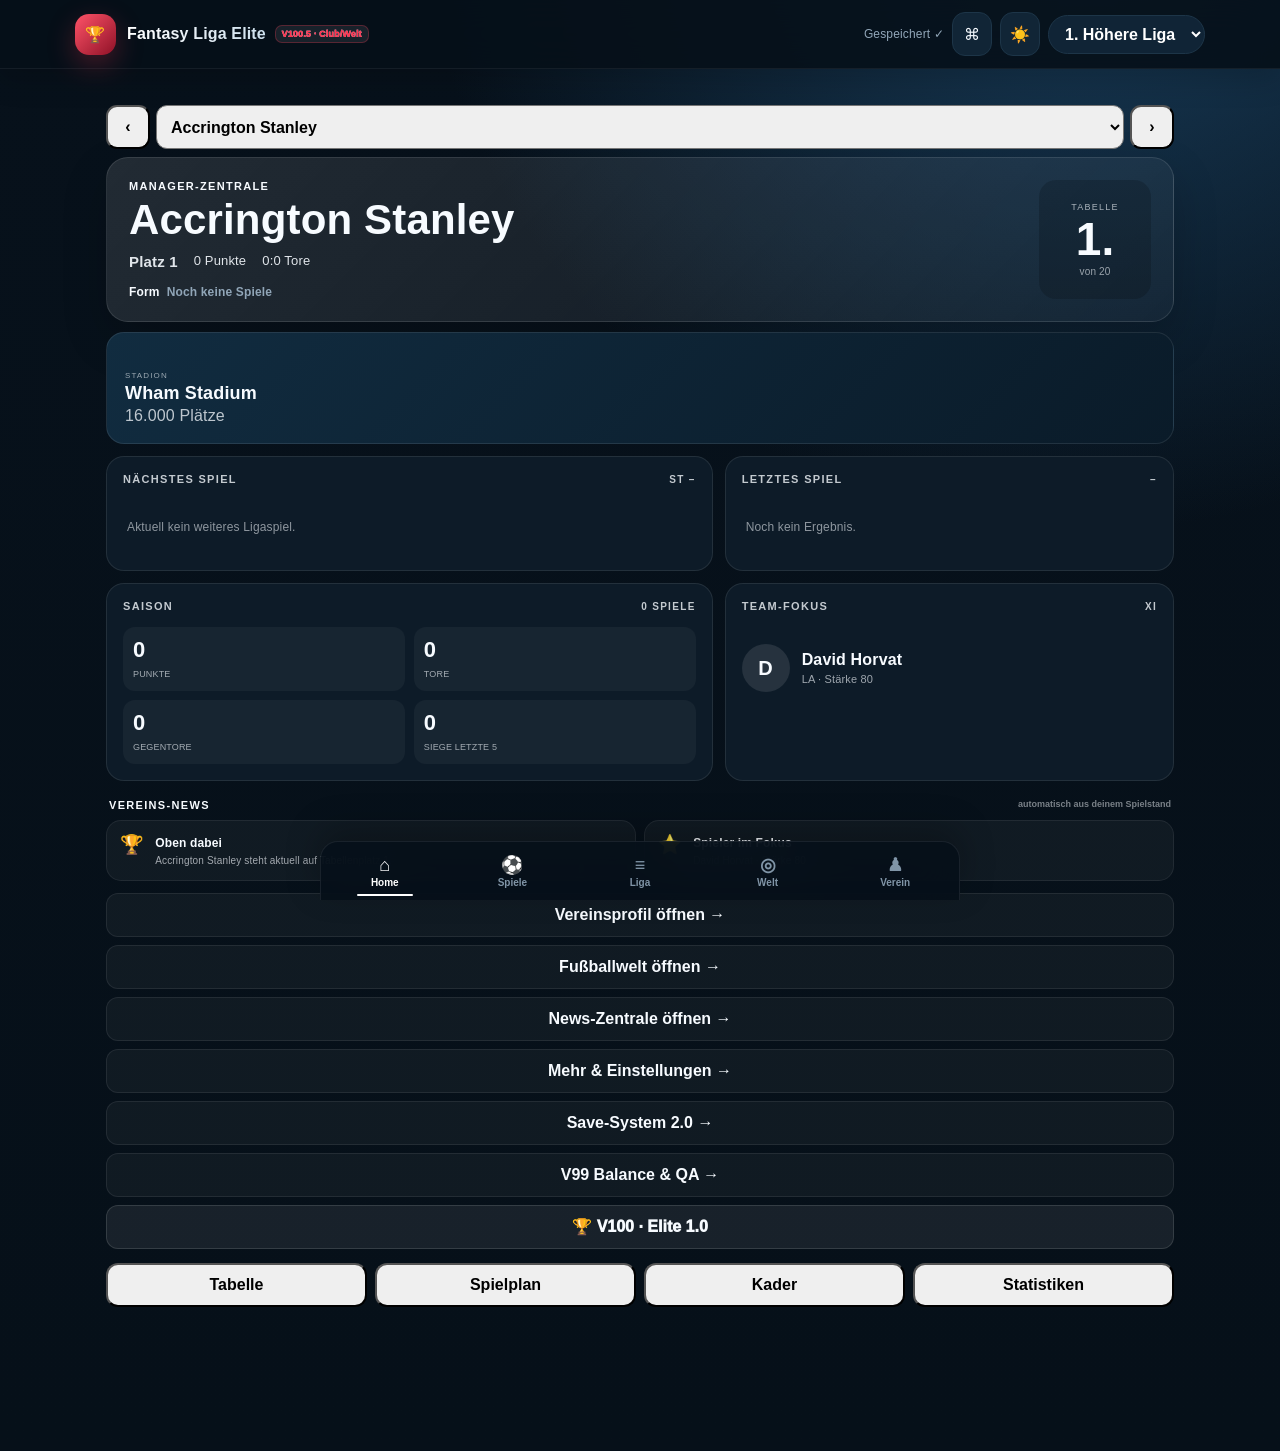
==== commit fcca5cbf: "Add files via upload" ====
--- a/index.html
+++ b/index.html
@@ -10,7 +10,7 @@
   <title>Fantasy Liga Elite 1.0</title>
   <link rel="manifest" href="./manifest.webmanifest?v=632">
   <link rel="apple-touch-icon" href="./icon-192.png?v=632">
-  <link rel="stylesheet" href="./styles1010.css?v=101">
+  <link rel="stylesheet" href="./styles1005.css?v=100.5">
 </head>
 <body>
   <div id="app">
@@ -33,7 +33,7 @@
       if('caches' in window){const keys=await caches.keys();await Promise.all(keys.map(k=>caches.delete(k).catch(()=>false)));}
       window.__FLE_BOOT_OK__=false;
       window.addEventListener('fle:boot-ok',()=>window.__FLE_BOOT_OK__=true,{once:true});
-      await import('./app1010.js?v=101');
+      await import('./app1005.js?v=100.5');
       setTimeout(()=>{if(!window.__FLE_BOOT_OK__ && document.querySelector('#startupFallback')) fallback('Start dauert zu lange','Die neue App-Datei wurde geladen, aber der Start wurde nicht abgeschlossen. Bitte einmal neu laden.');},8000);
     }catch(e){console.error(e);fallback('App-Datei konnte nicht geladen werden','Bitte lade diese Seite einmal neu. Dein lokaler Spielstand wird nicht gelöscht. Fehler: '+String(e&&e.message||e));}
   })();
--- a/styles1005.css
+++ b/styles1005.css
@@ -0,0 +1,1730 @@
+
+:root{
+  --bg:#061019;--bg2:#091723;--panel:#0d1b28;--panel2:#112536;--line:#1d3548;
+  --text:#f7fbff;--muted:#91a6b8;--accent:#ff334f;--green:#28d66f;--yellow:#ffd23f;
+  --red:#ff5368;--blue:#4da8ff;--safe-top:env(safe-area-inset-top);--safe-bottom:env(safe-area-inset-bottom)
+}
+*{box-sizing:border-box;-webkit-tap-highlight-color:transparent}
+html,body{margin:0;min-height:100%;background:var(--bg);color:var(--text);font-family:-apple-system,BlinkMacSystemFont,"SF Pro Display","Segoe UI",sans-serif}
+body{background:radial-gradient(circle at 85% -10%,#1a405f 0,transparent 35%),linear-gradient(180deg,#07111b,#061019)}
+button,input,select,textarea{font:inherit}button{cursor:pointer}
+.shell{min-height:100vh;padding-bottom:calc(88px + var(--safe-bottom))}
+.topbar{position:sticky;top:0;z-index:40;padding-top:var(--safe-top);background:rgba(6,16,25,.9);backdrop-filter:blur(20px);border-bottom:1px solid rgba(255,255,255,.06)}
+.topbar-inner{display:flex;align-items:center;justify-content:space-between;padding:12px 15px}
+.brand{display:flex;align-items:center;gap:11px;font-weight:900}.brandmark{width:41px;height:41px;border-radius:14px;display:grid;place-items:center;background:linear-gradient(135deg,#ff5368,#8f1127);box-shadow:0 10px 28px #ff334f44}
+.selector{max-width:48vw;background:#102436;color:#fff;border:1px solid var(--line);border-radius:999px;padding:9px 12px;font-weight:800}
+main{max-width:1050px;margin:auto;padding:14px 14px 30px}
+.hero{border:1px solid var(--line);border-radius:25px;padding:21px;background:radial-gradient(circle at 95% 5%,#ff334f32 0,transparent 36%),linear-gradient(145deg,#132b3e,#0a1722);box-shadow:0 20px 55px #0005}
+.eyebrow{font-size:11px;color:#ff9daf;font-weight:900;letter-spacing:.16em;text-transform:uppercase}.hero h1{font-size:35px;line-height:1.02;margin:8px 0}.hero p{margin:0;color:var(--muted);line-height:1.45}
+.kpis{display:grid;grid-template-columns:repeat(2,1fr);gap:10px;margin-top:16px}.kpi{padding:13px;border-radius:16px;background:rgba(255,255,255,.045);border:1px solid rgba(255,255,255,.07)}.kpi b{display:block;font-size:23px}.kpi span{font-size:11px;color:var(--muted)}
+.card{margin-top:12px;padding:15px;border-radius:20px;background:linear-gradient(180deg,var(--panel),#0a1620);border:1px solid var(--line);box-shadow:0 12px 36px #0003}.card h2,.card h3{margin:0 0 12px}
+.section-head{display:flex;justify-content:space-between;align-items:center;gap:10px;margin:4px 2px 10px}.section-head h2{margin:0;font-size:24px}
+.muted{color:var(--muted)}.small{font-size:12px}.hidden{display:none!important}
+.btn{border:0;border-radius:13px;padding:11px 14px;font-weight:850}.primary{background:linear-gradient(135deg,#ff3a56,#d91d39);color:#fff;box-shadow:0 9px 24px #ff334f2f}.secondary{background:#14293a;color:#fff;border:1px solid #2a475d}.danger{background:#3c161c;color:#ffc0c8;border:1px solid #6b2632}.success{background:#123724;color:#baf7d0;border:1px solid #275f3e}
+.actions{display:flex;gap:8px;flex-wrap:wrap}.iconbtn{width:40px;height:40px;border-radius:12px;border:1px solid var(--line);background:#102332;color:#fff}
+.bottomnav{position:fixed;left:0;right:0;bottom:0;z-index:50;display:flex;padding-bottom:var(--safe-bottom);background:rgba(6,16,25,.92);backdrop-filter:blur(20px);border-top:1px solid rgba(255,255,255,.07)}.bottomnav button{flex:1;border:0;background:none;color:#8095a7;padding:10px 4px 8px;font-size:10px}.bottomnav button b{display:block;font-size:20px;margin-bottom:3px}.bottomnav button.active{color:#fff}
+.table-wrap{overflow:auto;border-radius:14px}.table{width:100%;min-width:780px;border-collapse:collapse}.table th,.table td{padding:11px 8px;border-bottom:1px solid var(--line);text-align:center;font-size:13px}.table th:nth-child(2),.table td:nth-child(2){text-align:left}.table th{font-size:11px;text-transform:uppercase;color:var(--muted)}
+.club-cell{display:flex;align-items:center;gap:9px}.badge{width:36px;height:36px;border-radius:50%;display:grid;place-items:center;flex:none;background:var(--c);color:#fff;font-weight:900;border:2px solid #ffffff22;object-fit:cover}
+.move{font-weight:900}.up{color:var(--green)}.down{color:var(--red)}.same{color:#71879a}
+.match-list{display:grid;gap:9px}.match{padding:11px;border-radius:15px;background:#ffffff05;border:1px solid rgba(255,255,255,.055)}.match-main{display:grid;grid-template-columns:1fr auto 1fr;align-items:center;gap:9px}.home{text-align:right}.score{padding:7px 10px;border-radius:10px;background:#061019;border:1px solid var(--line);font-weight:900}.match-meta{display:flex;justify-content:center;gap:7px;flex-wrap:wrap;margin-top:8px;color:var(--muted);font-size:11px}.chip{padding:5px 8px;border-radius:999px;background:#102331;border:1px solid #223b4f}
+.grid{display:grid;grid-template-columns:1fr;gap:12px}.team-card{padding:0;overflow:hidden}.stadium-cover{height:170px;background:linear-gradient(135deg,#23384b,#0f1d29);background-position:center;background-size:cover;position:relative}.stadium-cover:after{content:"";position:absolute;inset:0;background:linear-gradient(180deg,transparent 10%,#061019ed)}.stadium-title{position:absolute;z-index:1;left:14px;right:14px;bottom:13px;font-weight:900;font-size:18px}.team-body{padding:14px}.team-head{display:flex;gap:10px;align-items:center}.team-head h3{margin:0}.meta{color:var(--muted);font-size:12px;margin-top:7px}
+.tabs{display:flex;gap:6px;overflow:auto;padding-bottom:5px}.tabs button{border:1px solid var(--line);background:#0b1b28;color:var(--muted);padding:9px 12px;border-radius:999px;white-space:nowrap;font-weight:800}.tabs button.active{background:#173049;color:#fff}
+.form-grid{display:grid;grid-template-columns:1fr;gap:10px}.field{display:grid;gap:5px}.field label{font-size:12px;color:var(--muted)}.field input,.field select,.field textarea{width:100%;background:#07131d;color:#fff;border:1px solid var(--line);border-radius:12px;padding:11px}.field textarea{min-height:90px}
+.modal{position:fixed;inset:0;z-index:90;background:#000b;display:flex;align-items:flex-end}.sheet{width:100%;max-height:94vh;overflow:auto;padding:15px 15px calc(18px + var(--safe-bottom));border:1px solid var(--line);border-radius:24px 24px 0 0;background:linear-gradient(180deg,#112231,#091620)}.sheet-head{display:flex;align-items:center;justify-content:space-between;margin-bottom:12px}.sheet-head h2{margin:0}
+.player-list,.timeline{display:grid;gap:8px}.player-row{display:grid;grid-template-columns:42px 1fr auto;align-items:center;gap:10px;padding:10px;border-radius:13px;background:#ffffff05;border:1px solid rgba(255,255,255,.05)}.player-num{width:38px;height:38px;border-radius:11px;background:#14293a;display:grid;place-items:center;font-weight:900}.player-pos{font-size:11px;color:var(--muted)}
+.event-row{display:grid;grid-template-columns:44px 1fr auto;align-items:center;gap:10px;padding:10px;border-radius:13px;background:#ffffff05}.minute{font-weight:900}
+.toast{position:fixed;left:50%;bottom:calc(94px + var(--safe-bottom));z-index:100;transform:translateX(-50%);padding:11px 14px;border-radius:13px;background:#183044;border:1px solid #31516a;box-shadow:0 12px 30px #0008;white-space:nowrap}
+.empty{padding:22px;text-align:center;color:var(--muted)}
+.history-row{display:flex;justify-content:space-between;gap:12px;padding:11px 0;border-bottom:1px solid var(--line)}
+@media(min-width:720px){.kpis{grid-template-columns:repeat(4,1fr)}.grid{grid-template-columns:repeat(2,1fr)}.form-grid{grid-template-columns:1fr 1fr}.modal{align-items:center;justify-content:center}.sheet{max-width:820px;border-radius:24px}.hero h1{font-size:48px}}
+
+
+/* PRO MAX POLISH */
+:root{
+  --shadow:0 18px 50px rgba(0,0,0,.28);
+  --glass:rgba(12,29,42,.78);
+}
+body{letter-spacing:.01em}
+.topbar{box-shadow:0 10px 30px rgba(0,0,0,.18)}
+.brand div:last-child{background:linear-gradient(90deg,#fff,#a8c8df);-webkit-background-clip:text;background-clip:text;color:transparent}
+.card{transition:transform .18s ease,border-color .18s ease,background .18s ease}
+.card:active{transform:scale(.995)}
+.hero{position:relative;overflow:hidden}
+.hero:after{content:"";position:absolute;width:170px;height:170px;border-radius:50%;right:-60px;bottom:-80px;background:radial-gradient(circle,#ff334f55,transparent 70%);filter:blur(4px)}
+.hero>*{position:relative;z-index:1}
+.section-head .subtitle{display:block;font-size:12px;color:var(--muted);margin-top:3px}
+.quick-grid{display:grid;grid-template-columns:repeat(2,1fr);gap:10px}
+.quick-action{padding:14px;border-radius:16px;background:linear-gradient(145deg,#13283a,#0b1925);border:1px solid var(--line);text-align:left;color:#fff}
+.quick-action b{display:block;font-size:18px;margin-bottom:4px}.quick-action span{font-size:11px;color:var(--muted)}
+.feature-strip{display:flex;gap:8px;overflow:auto;padding-bottom:3px}.feature-strip .chip{white-space:nowrap}
+.player-avatar{width:40px;height:40px;border-radius:13px;background:linear-gradient(145deg,#1c3a50,#102333);display:grid;place-items:center;font-weight:900}
+.rating-pill{min-width:40px;text-align:center;padding:7px 8px;border-radius:11px;background:#163148;border:1px solid #2b506d;font-weight:900}
+.searchbar{display:flex;gap:8px}.searchbar input{flex:1}
+.dashboard-grid{display:grid;grid-template-columns:1fr;gap:12px}
+.progress{height:8px;border-radius:999px;background:#08141e;overflow:hidden;border:1px solid #173247}.progress span{display:block;height:100%;background:linear-gradient(90deg,#ff334f,#ff8a65)}
+.news-card{padding:13px;border-radius:15px;background:#ffffff05;border-left:4px solid var(--accent)}
+.news-card b{display:block;margin-bottom:4px}.news-card span{font-size:12px;color:var(--muted)}
+.stat-pair{display:flex;justify-content:space-between;gap:10px;padding:10px 0;border-bottom:1px solid var(--line)}
+.stat-pair:last-child{border-bottom:0}
+.floating-add{position:fixed;right:18px;bottom:calc(92px + var(--safe-bottom));z-index:45;width:52px;height:52px;border-radius:18px;border:0;background:linear-gradient(135deg,#ff3a56,#c71935);color:#fff;font-size:25px;box-shadow:0 12px 30px #ff334f44}
+.modal .sheet{box-shadow:0 -25px 70px rgba(0,0,0,.5)}
+@media(min-width:720px){
+  .quick-grid{grid-template-columns:repeat(4,1fr)}
+  .dashboard-grid{grid-template-columns:1.2fr .8fr}
+  .floating-add{right:calc((100vw - 1050px)/2 + 22px)}
+}
+
+.promotion-zone td:first-child{box-shadow:inset 4px 0 0 var(--green)}
+.relegation-zone td:first-child{box-shadow:inset 4px 0 0 var(--red)}
+.save-ok{color:var(--green)}
+.history-row{align-items:center}
+
+
+/* ===== ELITE EXPERIENCE LAYER ===== */
+:root{
+  --accent2:#ff7a59;
+  --violet:#7b61ff;
+  --cyan:#45d8ff;
+  --glass:rgba(15,34,48,.78);
+  --ease:cubic-bezier(.2,.8,.2,1);
+}
+html{scroll-behavior:smooth}
+body{transition:background .35s var(--ease),color .35s var(--ease)}
+body.light{
+  --bg:#eef4f8;--panel:#ffffff;--panel2:#f6f9fb;--line:#d7e2ea;--text:#10202d;--muted:#647789;
+  background:radial-gradient(circle at 85% -8%,#dff1ff 0,transparent 34%),linear-gradient(180deg,#f8fbfd,#edf3f7);
+}
+body.light .topbar{background:rgba(255,255,255,.88)}
+body.light .bottomnav{background:rgba(255,255,255,.9)}
+body.light .card{background:linear-gradient(180deg,#fff,#f7fafc);box-shadow:0 14px 40px rgba(23,52,73,.10)}
+body.light .field input,body.light .field select,body.light .field textarea{background:#f6f9fb;color:#10202d}
+body.light .quick-action,body.light .match,body.light .player-row,body.light .event-row,body.light .news-card{background:#f6f9fb}
+body.light .score{background:#fff}
+body.light .sheet{background:linear-gradient(180deg,#fff,#f6f9fb)}
+body.light .selector{background:#fff;color:#10202d}
+body.light .brand div:last-child{background:linear-gradient(90deg,#10202d,#47667d);-webkit-background-clip:text;background-clip:text;color:transparent}
+
+*{transition:border-color .2s var(--ease),background-color .2s var(--ease),color .2s var(--ease),box-shadow .2s var(--ease)}
+button{transition:transform .16s var(--ease),filter .16s var(--ease),box-shadow .16s var(--ease)}
+button:active{transform:scale(.97)}
+.card{animation:fadeUp .32s var(--ease) both}
+@keyframes fadeUp{from{opacity:0;transform:translateY(10px)}to{opacity:1;transform:none}}
+@keyframes shimmer{0%{background-position:-200% 0}100%{background-position:200% 0}}
+.skeleton{background:linear-gradient(90deg,#ffffff08,#ffffff15,#ffffff08);background-size:200% 100%;animation:shimmer 1.4s infinite}
+
+.top-actions{display:flex;align-items:center;gap:8px}
+.theme-toggle{width:40px;height:40px;border:1px solid var(--line);border-radius:13px;background:var(--panel2);color:var(--text)}
+
+.dashboard-hero-grid{display:grid;grid-template-columns:1fr;gap:12px}
+.hero.featured{min-height:250px;display:flex;flex-direction:column;justify-content:flex-end}
+.hero-badge{display:inline-flex;align-items:center;gap:7px;padding:7px 10px;border-radius:999px;background:#ffffff0d;border:1px solid #ffffff1a;width:max-content;font-size:11px;font-weight:900}
+.metric-row{display:grid;grid-template-columns:repeat(2,1fr);gap:10px}
+.metric-card{padding:14px;border-radius:17px;background:linear-gradient(145deg,#132b3d,#0a1925);border:1px solid var(--line);position:relative;overflow:hidden}
+.metric-card:after{content:"";position:absolute;width:70px;height:70px;border-radius:50%;right:-20px;bottom:-25px;background:radial-gradient(circle,var(--metric,#ff334f55),transparent 70%)}
+.metric-card b{display:block;font-size:25px}.metric-card span{font-size:11px;color:var(--muted)}
+
+.chart-card{position:relative;min-height:260px}
+.chart-wrap{height:210px;position:relative}
+.chart-wrap canvas{width:100%!important;height:100%!important}
+.chart-legend{display:flex;gap:10px;flex-wrap:wrap;margin-top:8px}
+.legend-item{display:flex;align-items:center;gap:6px;font-size:11px;color:var(--muted)}
+.legend-dot{width:9px;height:9px;border-radius:50%}
+
+.filterbar{display:flex;gap:8px;overflow:auto;padding-bottom:4px}
+.filterbar button{border:1px solid var(--line);background:var(--panel2);color:var(--muted);padding:9px 12px;border-radius:999px;white-space:nowrap;font-weight:800}
+.filterbar button.active{background:linear-gradient(135deg,var(--accent),#c81c36);color:#fff;border-color:transparent}
+
+.autocomplete{position:relative}
+.autocomplete-results{position:absolute;z-index:20;left:0;right:0;top:calc(100% + 6px);background:var(--panel);border:1px solid var(--line);border-radius:14px;overflow:hidden;box-shadow:0 18px 40px #0006}
+.autocomplete-item{padding:11px 12px;border-bottom:1px solid var(--line);display:flex;justify-content:space-between;gap:10px}
+.autocomplete-item:last-child{border-bottom:0}
+
+.pitch{position:relative;min-height:570px;border-radius:22px;overflow:hidden;background:
+linear-gradient(90deg,transparent 49.6%,#ffffff4a 49.6%,#ffffff4a 50.4%,transparent 50.4%),
+repeating-linear-gradient(0deg,#1b7e4c 0,#1b7e4c 45px,#187347 45px,#187347 90px);
+border:4px solid #e9fff05e;box-shadow:inset 0 0 0 2px #ffffff25,0 18px 45px #0005}
+.pitch:before{content:"";position:absolute;width:120px;height:120px;border:3px solid #ffffff55;border-radius:50%;left:50%;top:50%;transform:translate(-50%,-50%)}
+.pitch:after{content:"";position:absolute;left:12%;right:12%;top:0;bottom:0;border-left:3px solid #ffffff4a;border-right:3px solid #ffffff4a}
+.pitch-slot{position:absolute;width:86px;min-height:64px;transform:translate(-50%,-50%);border:2px dashed #ffffff50;border-radius:15px;background:#07101955;display:grid;place-items:center;padding:4px;text-align:center;font-size:10px;color:#dff6e9}
+.pitch-player{width:100%;min-height:60px;padding:7px 5px;border-radius:13px;background:linear-gradient(145deg,#152b3c,#0c1b28);border:1px solid #ffffff24;color:white;display:flex;flex-direction:column;align-items:center;justify-content:center;box-shadow:0 8px 18px #0005}
+.pitch-player b{font-size:11px}.pitch-player span{font-size:9px;color:#a9c5d5}
+.drag-source{cursor:grab}.drag-source:active{cursor:grabbing}.dragging{opacity:.45;transform:scale(.96)}
+.drop-hover{border-color:#fff;background:#ffffff20}
+.squad-drawer{display:grid;grid-template-columns:1fr;gap:8px;max-height:420px;overflow:auto}
+
+.profile-cover{min-height:250px;border-radius:22px;background:linear-gradient(145deg,#18384f,#0b1924);background-size:cover;background-position:center;position:relative;overflow:hidden;display:flex;align-items:flex-end}
+.profile-cover:after{content:"";position:absolute;inset:0;background:linear-gradient(180deg,transparent,#061019ee)}
+.profile-cover-content{position:relative;z-index:1;padding:18px;display:flex;align-items:center;gap:13px}
+.profile-cover h1{margin:0}
+.player-hero{display:grid;grid-template-columns:auto 1fr;gap:15px;align-items:center}
+.player-avatar-lg{width:88px;height:88px;border-radius:25px;background:linear-gradient(145deg,#204057,#0e2130);display:grid;place-items:center;font-size:30px;font-weight:900;border:1px solid var(--line)}
+.radar{height:230px}
+.form-bars{display:grid;gap:8px}.form-row{display:grid;grid-template-columns:90px 1fr 35px;align-items:center;gap:8px}.bar{height:9px;background:#07131d;border-radius:999px;overflow:hidden}.bar span{display:block;height:100%;background:linear-gradient(90deg,var(--violet),var(--cyan));border-radius:999px}
+
+.report-sheet{background:#fff;color:#111;padding:28px;font-family:Arial,sans-serif}
+.report-sheet h1,.report-sheet h2{color:#10202d}
+.report-table{width:100%;border-collapse:collapse}.report-table th,.report-table td{border-bottom:1px solid #ddd;padding:7px;text-align:center}.report-table th:nth-child(2),.report-table td:nth-child(2){text-align:left}
+@media print{
+  body>*:not(#overlay){display:none!important}
+  #overlay{position:static!important}
+  #overlay .modal{position:static!important;background:white!important;display:block!important}
+  #overlay .sheet{max-height:none!important;overflow:visible!important;border:0!important;border-radius:0!important;padding:0!important;background:white!important}
+  .no-print{display:none!important}
+}
+@media(min-width:720px){
+  .dashboard-hero-grid{grid-template-columns:1.25fr .75fr}
+  .metric-row{grid-template-columns:repeat(2,1fr)}
+  .pitch-layout{display:grid;grid-template-columns:1.4fr .6fr;gap:12px}
+}
+
+
+/* ELITE V2 FIXES */
+.badge-image-wrap{overflow:visible;background:transparent}
+.badge-image-wrap img{width:100%;height:100%;object-fit:contain;transform:scale(var(--logo-scale,1));transform-origin:center}
+.match-main-logos{grid-template-columns:minmax(0,1fr) auto minmax(0,1fr)}
+.match-team{display:flex;align-items:center;gap:8px;min-width:0}
+.match-team.home{justify-content:flex-end;text-align:right}
+.match-team b{overflow:hidden;text-overflow:ellipsis}
+.event-team{display:inline-flex;align-items:center;gap:5px;margin-top:6px;padding:3px 7px;border-radius:999px;background:var(--panel2);border:1px solid var(--line);font-size:10px;font-weight:900}
+.event-team .badge{width:20px;height:20px;font-size:8px}
+.compact-table{min-width:680px}
+.compact-table .points-cell{font-size:16px;color:var(--accent)}
+.compact-table .positive{color:var(--green)}
+.compact-table .negative{color:var(--red)}
+.autocomplete-results{max-height:55vh;overflow:auto}
+.autocomplete-button{width:100%;color:var(--text);border:0;background:transparent;font:inherit}
+.autocomplete-button:active{background:var(--panel2)}
+.field input[type="range"]{padding:6px 0;accent-color:var(--accent)}
+@media(max-width:600px){
+  .match-team b{font-size:12px}
+  .match-team .badge{width:30px;height:30px}
+  .table{min-width:650px}
+  .autocomplete-results{position:static;margin-top:8px;box-shadow:none}
+}
+
+
+/* ELITE V3 */
+.touch-help{margin:0 0 10px;padding:10px 12px;border-radius:13px;background:var(--panel2);border:1px solid var(--line);font-size:12px;color:var(--muted)}
+.selected-player{outline:2px solid var(--accent);background:rgba(255,51,79,.12)!important}
+.pitch-slot{border:2px dashed #ffffff55;color:white}
+.pitch-slot .pitch-player{pointer-events:none}
+.pitch-player small{font-size:9px;color:#b9cfdb}
+.table-detail-grid{display:grid;grid-template-columns:repeat(2,1fr);gap:8px;padding:8px;text-align:left}
+.table-detail-grid span{padding:8px;border-radius:10px;background:var(--panel2)}
+.table-detail-row td{padding:4px 8px 10px}
+@media(max-width:650px){
+  .compact-table{min-width:0}
+  .compact-table th:nth-child(n+5),.compact-table .table-extra{display:none}
+  .compact-table th,.compact-table td{padding:10px 6px}
+  .compact-table .club-cell b{max-width:150px;overflow:hidden;text-overflow:ellipsis;white-space:nowrap}
+  .compact-table .badge{width:30px;height:30px}
+}
+
+
+/* ELITE V4 */
+.award-grid{display:grid;grid-template-columns:repeat(2,1fr);gap:10px}
+.award-card{padding:16px;border-radius:18px;background:linear-gradient(145deg,var(--panel2),var(--panel));border:1px solid var(--line);text-align:center}
+.award-icon{font-size:30px;margin-bottom:7px}.award-card h3{margin:6px 0}.award-card b{display:block;margin-top:8px;color:var(--accent)}
+.calendar-grid{display:grid;grid-template-columns:repeat(2,1fr);gap:10px}
+.calendar-card{padding:14px;border-radius:16px;background:var(--panel2);border:1px solid var(--line);color:var(--text);text-align:left}
+.calendar-card h3{margin:5px 0 8px}
+.records-grid{display:grid;grid-template-columns:repeat(2,1fr);gap:10px}
+.record-card{padding:14px;border-radius:16px;background:linear-gradient(145deg,var(--panel2),var(--panel));border:1px solid var(--line)}
+.record-card span{display:block;color:var(--muted);font-size:11px;margin-bottom:7px}.record-card b{font-size:16px}
+@media(min-width:720px){.award-grid{grid-template-columns:repeat(3,1fr)}.calendar-grid{grid-template-columns:repeat(4,1fr)}.records-grid{grid-template-columns:repeat(3,1fr)}}
+
+
+/* ===== V5 QUALITY EDITION ===== */
+.premium-hero{display:grid;grid-template-columns:1fr;gap:18px;padding:23px;border-radius:26px;background:
+radial-gradient(circle at 85% 10%,rgba(255,51,79,.34),transparent 32%),
+radial-gradient(circle at 15% 120%,rgba(69,216,255,.20),transparent 35%),
+linear-gradient(145deg,#132b3d,#08151f);border:1px solid rgba(255,255,255,.10);box-shadow:0 24px 65px rgba(0,0,0,.35);overflow:hidden}
+body.light .premium-hero{background:radial-gradient(circle at 85% 10%,rgba(255,51,79,.18),transparent 32%),linear-gradient(145deg,#fff,#eaf4fa)}
+.premium-hero h1{font-size:clamp(34px,8vw,58px);line-height:.98;margin:8px 0 10px}.premium-hero p{color:var(--muted);max-width:620px}
+.hero-actions{display:flex;gap:9px;margin-top:17px;flex-wrap:wrap}
+.hero-scorecard{display:flex;align-items:center;justify-content:space-around;gap:16px}
+.scorecard-ring{width:145px;height:145px;border-radius:50%;display:grid;place-items:center;background:conic-gradient(var(--accent) var(--progress),rgba(255,255,255,.08) 0);position:relative}
+.scorecard-ring:before{content:"";position:absolute;inset:12px;border-radius:50%;background:#0b1925}
+body.light .scorecard-ring:before{background:#fff}
+.scorecard-ring>div{position:relative;text-align:center}.scorecard-ring b{display:block;font-size:30px}.scorecard-ring span{font-size:11px;color:var(--muted)}
+.hero-mini-stats{display:grid;gap:9px}.hero-mini-stats span{padding:9px 12px;border-radius:13px;background:#ffffff08;border:1px solid #ffffff0d;font-size:12px}.hero-mini-stats b{font-size:17px;margin-right:4px}
+.widget-grid{display:grid;grid-template-columns:repeat(2,1fr);gap:10px;margin-top:12px}
+.dashboard-widget{padding:15px;border-radius:18px;background:linear-gradient(145deg,var(--panel2),var(--panel));border:1px solid var(--line);min-height:112px;display:flex;flex-direction:column;justify-content:flex-end}
+.dashboard-widget span,.dashboard-widget small{color:var(--muted);font-size:11px}.dashboard-widget b{font-size:19px;margin:5px 0}.accent-widget{background:linear-gradient(145deg,#d92042,#8e1028);color:#fff}.accent-widget span,.accent-widget small{color:#ffd7df}
+.keyboard-hint{border:1px solid var(--line);border-bottom-width:3px;border-radius:8px;padding:4px 8px;font-size:11px;color:var(--muted)}
+.premium-match-card{width:100%;border:0;background:transparent;color:var(--text);display:grid;grid-template-columns:1fr auto 1fr;align-items:center;gap:12px;padding:20px 7px}
+.premium-side{display:flex;flex-direction:column;align-items:center;gap:8px;text-align:center}.premium-side .badge{width:58px;height:58px}.premium-side b{font-size:13px}
+.premium-kickoff{text-align:center}.premium-kickoff span{font-size:27px;font-weight:950}.premium-kickoff small{display:block;color:var(--muted);margin-top:3px}
+.settings-list{display:grid}.setting-row{display:flex;align-items:center;justify-content:space-between;gap:15px;padding:13px 0;border-bottom:1px solid var(--line)}.setting-row:last-child{border-bottom:0}.setting-row input{width:22px;height:22px}
+.command-modal{align-items:flex-start;padding-top:calc(60px + var(--safe-top))}
+.command-sheet{max-width:620px;border-radius:24px}
+.command-search{width:100%;padding:15px;background:var(--panel2);border:1px solid var(--line);border-radius:15px;color:var(--text);font-size:16px}
+.command-results{display:grid;gap:7px;margin-top:12px}.command-item{display:grid;grid-template-columns:35px 1fr auto;align-items:center;gap:10px;width:100%;border:1px solid var(--line);background:var(--panel2);color:var(--text);padding:12px;border-radius:14px;text-align:left}.command-item span{font-size:20px}.command-item small{color:var(--muted)}
+.quality-score{text-align:center;padding:24px}.quality-score b{display:block;font-size:50px}.quality-score span{color:var(--muted)}
+.quality-row{display:grid;grid-template-columns:32px 1fr;align-items:center;padding:10px;border-bottom:1px solid var(--line)}.quality-row span{width:25px;height:25px;border-radius:50%;display:grid;place-items:center}.quality-row.ok span{background:#153b27;color:#72efaa}.quality-row.fail span{background:#461820;color:#ff8b9b}
+.reduce-motion *{animation:none!important;transition:none!important;scroll-behavior:auto!important}
+.compact-cards .card{padding:11px;margin-top:8px}.compact-cards .player-row{padding:7px}.compact-cards .match{padding:8px}
+@media(min-width:760px){.premium-hero{grid-template-columns:1.35fr .65fr;align-items:center}.widget-grid{grid-template-columns:repeat(4,1fr)}}
+@media(max-width:520px){.hero-scorecard{justify-content:space-between}.scorecard-ring{width:120px;height:120px}.widget-grid{grid-template-columns:1fr 1fr}.dashboard-widget{min-height:100px}.premium-match-card{padding:12px 0}.premium-side .badge{width:48px;height:48px}}
+
+/* V6 CHALLENGE-STYLE REDESIGN */
+.simple-page-head{display:flex;align-items:flex-end;justify-content:space-between;gap:14px;margin:4px 0 14px}.simple-page-head h1{font-size:34px;margin:4px 0 0}
+.matchday-switcher{display:flex;align-items:center;gap:7px}.matchday-switcher button,.matchday-switcher select{height:42px;border-radius:12px;border:1px solid var(--line);background:var(--panel2);color:var(--text);padding:0 12px;font-weight:900}.matchday-switcher button{width:42px;font-size:24px;padding:0}
+.simple-matchday-card{padding:0;overflow:hidden}.simple-matchday-card>.section-head{padding:16px 16px 8px}.simple-fixtures{display:grid}
+.simple-fixture-row{display:grid;grid-template-columns:minmax(0,1fr) 90px minmax(0,1fr);align-items:center;gap:10px;padding:15px;border:0;border-top:1px solid var(--line);background:transparent;color:var(--text)}
+.simple-fixture-row:active{background:var(--panel2)}.simple-team{display:flex;align-items:center;gap:9px;min-width:0}.simple-team.home{justify-content:flex-end;text-align:right}.simple-team.away{text-align:left}.simple-team span{overflow:hidden;text-overflow:ellipsis;white-space:nowrap;font-weight:800}.simple-score{text-align:center}.simple-score b{display:block;font-size:22px}.simple-score small{display:block;color:var(--muted);font-size:10px;margin-top:3px}.simple-team .badge{width:36px;height:36px}
+.challenge-table{min-width:0}.challenge-table th,.challenge-table td{padding:11px 7px}.challenge-table .club-cell{gap:9px}.challenge-table .club-cell small{display:block;color:var(--muted);font-size:9px;margin-top:3px}.challenge-table .points-cell{font-size:18px;color:var(--accent);font-weight:950}.rank-cell{font-weight:950;color:var(--muted)}
+.match-sheet-redesign{padding-bottom:calc(18px + var(--safe-bottom))}.match-hero{display:grid;grid-template-columns:1fr auto 1fr;align-items:center;gap:14px;padding:22px 4px}.match-hero-team{display:flex;flex-direction:column;align-items:center;text-align:center;gap:7px}.match-hero-team .badge{width:70px;height:70px}.match-hero-team b{font-size:15px}.match-hero-team span{font-size:10px;color:var(--muted);text-transform:uppercase}.match-hero-score{text-align:center}.match-hero-score b{display:block;font-size:38px;line-height:1}.match-hero-score span{display:block;color:var(--muted);font-size:11px;margin-top:6px;text-transform:uppercase;letter-spacing:.08em}
+.match-actions-bar{display:grid;grid-template-columns:1fr 1.25fr;gap:8px;margin-bottom:12px}.match-actions-bar #editMatchQuick{grid-column:1/-1}.match-tabs{position:sticky;top:0;z-index:3;background:var(--panel);padding-top:8px}.centered{justify-content:center}.match-overview-card{padding:12px}
+@media(max-width:650px){.simple-page-head{align-items:stretch;flex-direction:column}.matchday-switcher{justify-content:space-between}.matchday-switcher select{flex:1}.simple-fixture-row{grid-template-columns:minmax(0,1fr) 70px minmax(0,1fr);padding:13px 9px}.simple-team{gap:6px}.simple-team .badge{width:31px;height:31px}.simple-team span{font-size:12px}.simple-score b{font-size:19px}.challenge-table th:nth-child(n+5),.challenge-table td:nth-child(n+5){display:none}.challenge-table .club-cell b{max-width:150px}.match-hero-team .badge{width:58px;height:58px}.match-hero-score b{font-size:32px}.match-actions-bar{grid-template-columns:1fr 1fr}}
+
+
+/* ===== V7 USABILITY OVERHAUL ===== */
+.matchday-head{padding-bottom:8px}
+.matchday-actions{display:grid;grid-template-columns:1fr;gap:8px;padding:0 14px 14px}
+.simple-fixture-row{position:relative;cursor:pointer;min-height:68px;padding-right:30px}
+.simple-fixture-row:hover{background:var(--panel2)}
+.simple-fixture-row:focus{outline:2px solid var(--accent);outline-offset:-2px}
+.fixture-chevron{position:absolute;right:10px;top:50%;transform:translateY(-50%);font-size:26px;color:var(--muted)}
+.usage-hint{margin:10px 2px 12px;padding:11px 13px;border-radius:13px;background:rgba(69,216,255,.08);border:1px solid rgba(69,216,255,.18);color:var(--muted);font-size:12px}
+.finished-banner{grid-column:1/-1;padding:12px;border-radius:13px;background:rgba(40,214,111,.12);border:1px solid rgba(40,214,111,.25);color:var(--green);text-align:center;font-weight:900}
+.team-key{display:grid;grid-template-columns:1fr 1fr;gap:8px;margin-bottom:12px}
+.team-key span{display:flex;align-items:center;gap:7px;padding:9px;border-radius:12px;background:var(--panel2);border:1px solid var(--line);font-size:11px}
+.team-key .badge{width:28px;height:28px}
+.event-team span{max-width:180px;overflow:hidden;text-overflow:ellipsis;white-space:nowrap}
+.player-row{width:100%;text-align:left}
+.match-actions-bar .btn{min-height:48px}
+.simple-page-head .matchday-switcher button{touch-action:manipulation}
+@media(max-width:650px){
+  .simple-fixture-row{min-height:72px}
+  .simple-team span{font-size:13px}
+  .simple-score b{font-size:21px}
+  .match-tabs{overflow-x:auto;display:flex;gap:6px}
+  .match-tabs button{white-space:nowrap;flex:0 0 auto}
+  .team-key{grid-template-columns:1fr}
+  .challenge-table th:nth-child(n+5),.challenge-table td:nth-child(n+5){display:none}
+}
+
+
+/* ===== V8 POLISH ===== */
+.simple-fixtures{display:grid;gap:10px;padding:10px 12px 14px}
+.fixture-card{display:grid;grid-template-columns:minmax(0,1fr) 92px minmax(0,1fr);align-items:center;gap:12px;min-height:104px;padding:14px;border:1px solid var(--line);border-radius:18px;background:linear-gradient(145deg,var(--panel2),var(--panel));color:var(--text);box-shadow:0 8px 20px rgba(0,0,0,.12);cursor:pointer}
+.fixture-card:active{transform:scale(.985)}
+.fixture-team{display:flex;align-items:center;gap:10px;min-width:0}.fixture-team.home{justify-content:flex-end;text-align:right}.fixture-team.away{text-align:left}.fixture-team .badge{width:50px;height:50px}.fixture-team div{min-width:0}.fixture-team b{display:block;font-size:14px;overflow:hidden;text-overflow:ellipsis;white-space:nowrap}.fixture-team small{display:block;margin-top:3px;color:var(--muted);font-size:10px;text-transform:uppercase}
+.fixture-score{text-align:center}.fixture-score>b{display:block;font-size:26px;line-height:1}.fixture-score>small{display:block;color:var(--muted);font-size:10px;margin-top:4px}.fixture-status{display:inline-block;margin-top:6px;padding:4px 7px;border-radius:999px;font-size:9px;font-weight:900;text-transform:uppercase;background:var(--panel2);border:1px solid var(--line)}.fixture-status.endstand{color:var(--green)}.fixture-status.live{color:var(--red)}
+
+.table-scroll-hint{font-size:10px;color:var(--muted);text-align:right;margin-bottom:6px}
+.modern-table-wrap{overflow-x:auto;-webkit-overflow-scrolling:touch;border-radius:14px}
+.modern-table{min-width:860px}
+.modern-table th,.modern-table td{white-space:nowrap}
+.modern-table thead th{position:sticky;top:0;z-index:3;background:var(--panel)}
+.modern-table .sticky-rank{position:sticky;left:0;z-index:4;background:var(--panel);width:44px;min-width:44px}
+.modern-table .sticky-team{position:sticky;left:44px;z-index:4;background:var(--panel);min-width:190px;box-shadow:8px 0 12px rgba(0,0,0,.10)}
+.modern-table tbody tr:nth-child(even) .sticky-rank,.modern-table tbody tr:nth-child(even) .sticky-team{background:var(--panel2)}
+.modern-table .points-cell{font-size:17px;color:var(--accent);font-weight:950}
+.form-dots{display:flex;align-items:center;gap:6px;min-width:96px}
+.form-dot{display:inline-block;width:13px;height:13px;border-radius:50%;border:1px solid rgba(255,255,255,.14)}.form-dot.win{background:#28d66f}.form-dot.draw{background:#8797a5}.form-dot.loss{background:#ff5368}.form-dot.empty{background:transparent;border-color:var(--line)}
+.form-legend{display:flex;gap:14px;flex-wrap:wrap;margin-top:12px;font-size:11px;color:var(--muted)}.form-legend span{display:flex;align-items:center;gap:6px}
+
+.event-card{padding:14px}.event-timeline{display:grid;gap:8px}.event-item{display:grid;grid-template-columns:48px 58px 1fr 40px;align-items:center;gap:10px;padding:11px;border-radius:14px;background:var(--panel2);border:1px solid var(--line);position:relative}.event-item.home-event{border-left:4px solid var(--blue)}.event-item.away-event{border-left:4px solid var(--accent)}
+.event-minute{font-size:16px;font-weight:950;text-align:center}.event-club{display:flex;flex-direction:column;align-items:center;gap:3px}.event-club .badge{width:30px;height:30px}.event-club span{font-size:9px;color:var(--muted);font-weight:900}.event-content{display:grid;gap:2px;min-width:0}.event-content>b{font-size:11px;color:var(--muted)}.event-content>strong{font-size:14px;overflow:hidden;text-overflow:ellipsis;white-space:nowrap}.event-content>small{font-size:10px;color:var(--muted)}.event-delete{width:34px;height:34px}
+
+@media(max-width:650px){
+  .fixture-card{grid-template-columns:minmax(0,1fr) 74px minmax(0,1fr);min-height:112px;padding:12px 8px}.fixture-team{flex-direction:column;gap:6px;text-align:center!important}.fixture-team.home{justify-content:center}.fixture-team .badge{width:56px;height:56px}.fixture-team b{font-size:12px;max-width:115px}.fixture-score>b{font-size:23px}
+  .modern-table{min-width:820px}.modern-table .sticky-team{min-width:170px}
+  .event-item{grid-template-columns:42px 48px 1fr 34px;gap:7px;padding:9px}.event-club .badge{width:26px;height:26px}.event-content>strong{font-size:13px}
+}
+
+/* V9 DIRECT SAVE + LARGE TABLE */
+.direct-save-card{grid-template-columns:minmax(0,1fr) 132px minmax(0,1fr);min-height:126px}
+.fixture-direct-score{display:grid;justify-items:center;gap:7px}
+.direct-score-inputs{display:flex;align-items:center;gap:6px}
+.direct-score-inputs input{width:44px;height:42px;border-radius:10px;border:1px solid var(--line);background:var(--panel);color:var(--text);text-align:center;font-size:21px;font-weight:950;padding:0}
+.direct-score-inputs span{font-size:22px;font-weight:950}
+.direct-save-btn{border:0;border-radius:10px;background:linear-gradient(135deg,var(--accent),#c91a36);color:#fff;font-weight:900;padding:9px 14px;min-height:38px}
+.fixture-direct-score small{font-size:9px;color:var(--muted)}
+.fixture-team[data-open-match]{cursor:pointer}
+
+.challenge-place-table-wrap{overflow-x:auto;-webkit-overflow-scrolling:touch;border-radius:0}
+.challenge-place-table{min-width:950px;border-collapse:separate;border-spacing:0}
+.challenge-place-table th,.challenge-place-table td{height:72px;padding:0 16px;border-bottom:1px solid var(--line);font-size:16px;text-align:center;background:var(--panel)}
+.challenge-place-table thead th{height:54px;color:var(--muted);font-size:13px;font-weight:800;position:sticky;top:0;z-index:4}
+.challenge-place-table tbody tr:nth-child(even) td{background:var(--panel2)}
+.challenge-place-table .cp-rank{position:sticky;left:0;z-index:5;width:62px;min-width:62px;color:var(--accent);font-size:18px}
+.challenge-place-table .cp-team{position:sticky;left:62px;z-index:5;min-width:330px;text-align:left;box-shadow:10px 0 18px rgba(0,0,0,.16)}
+.challenge-place-table .cp-team-cell{display:flex;align-items:center;gap:14px}
+.challenge-place-table .cp-team-cell .badge{width:54px;height:54px}
+.challenge-place-table .cp-team-cell div>b{font-size:16px}
+.challenge-place-table .cp-team-cell small{display:flex;align-items:center;gap:5px;color:var(--muted);font-size:11px;margin-top:4px}
+.challenge-place-table .cp-points{font-size:19px;font-weight:950;color:var(--text)}
+.cp-move.up{color:var(--green)}.cp-move.down{color:var(--red)}.cp-move.same{color:var(--muted)}
+.challenge-place-table .form-dots{justify-content:center}
+.challenge-place-table .form-dot{width:14px;height:14px}
+@media(max-width:650px){
+  .direct-save-card{grid-template-columns:minmax(0,1fr) 112px minmax(0,1fr);min-height:136px}
+  .direct-score-inputs input{width:39px;height:40px;font-size:19px}
+  .direct-save-btn{padding:8px 10px;font-size:12px}
+  .fixture-team .badge{width:62px;height:62px}
+  .challenge-place-table{min-width:920px}
+  .challenge-place-table th,.challenge-place-table td{height:78px;padding:0 14px}
+  .challenge-place-table .cp-team{min-width:300px}
+  .challenge-place-table .cp-team-cell .badge{width:58px;height:58px}
+}
+
+/* V10 FINAL POLISH */
+.matchday-head{display:grid;grid-template-columns:1fr minmax(90px,180px) auto;align-items:center;gap:12px}
+.matchday-progress{height:7px;border-radius:999px;background:var(--panel2);overflow:hidden;border:1px solid var(--line)}
+.matchday-progress span{display:block;height:100%;border-radius:999px;background:linear-gradient(90deg,var(--accent),var(--green))}
+.fixture-card.fixture-dirty{border-color:rgba(255,184,0,.55);box-shadow:0 0 0 2px rgba(255,184,0,.08)}
+.fixture-card.fixture-saved{border-color:rgba(40,214,111,.55);box-shadow:0 0 0 2px rgba(40,214,111,.08)}
+.direct-save-btn.saved{background:linear-gradient(135deg,#1ea65a,#167b44)}
+.challenge-place-table .cp-points-col{position:sticky;left:392px;z-index:5;background:var(--panel);box-shadow:8px 0 14px rgba(0,0,0,.10)}
+.challenge-place-table tbody tr:nth-child(even) .cp-points-col{background:var(--panel2)}
+.challenge-place-table .promotion-zone .cp-rank{box-shadow:inset 5px 0 0 var(--green)}
+.challenge-place-table .relegation-zone .cp-rank{box-shadow:inset 5px 0 0 var(--red)}
+.team-filter{display:flex;align-items:center;gap:7px;padding:10px;border-radius:12px;background:var(--panel2);border:1px solid var(--line);color:var(--text);font:inherit;text-align:left}
+.team-filter.active{border-color:var(--accent);box-shadow:0 0 0 2px rgba(255,51,79,.10)}
+.team-filter .badge{width:30px;height:30px}
+@media(max-width:650px){
+  .matchday-head{grid-template-columns:1fr auto}.matchday-progress{grid-column:1/-1;grid-row:2}
+  .challenge-place-table .cp-team{min-width:250px}
+  .challenge-place-table .cp-points-col{left:312px}
+}
+
+
+/* ===== V11 TABLE + STABILITY FIX ===== */
+.league-table-shell{width:100%;overflow:hidden}
+.league-table-scroll{
+  width:100%;
+  overflow-x:auto;
+  overflow-y:visible;
+  -webkit-overflow-scrolling:touch;
+  overscroll-behavior-x:contain;
+  border-radius:14px;
+  border:1px solid var(--line);
+}
+.league-table-v11{
+  width:max-content;
+  min-width:860px;
+  border-collapse:separate;
+  border-spacing:0;
+  table-layout:fixed;
+}
+.league-table-v11 th,
+.league-table-v11 td{
+  height:60px;
+  padding:0 12px;
+  text-align:center;
+  white-space:nowrap;
+  border-bottom:1px solid var(--line);
+  background:var(--panel);
+  font-size:14px;
+}
+.league-table-v11 thead th{
+  height:46px;
+  color:var(--muted);
+  font-size:11px;
+  font-weight:900;
+  text-transform:uppercase;
+  letter-spacing:.04em;
+  position:sticky;
+  top:0;
+  z-index:6;
+}
+.league-table-v11 tbody tr:nth-child(even) td{background:var(--panel2)}
+.league-table-v11 tbody tr:last-child td{border-bottom:0}
+
+.league-table-v11 .v11-rank{
+  position:sticky;
+  left:0;
+  z-index:7;
+  width:42px;
+  min-width:42px;
+  max-width:42px;
+  padding:0 5px;
+  color:var(--accent);
+}
+.league-table-v11 .v11-team{
+  position:sticky;
+  left:42px;
+  z-index:7;
+  width:205px;
+  min-width:205px;
+  max-width:205px;
+  text-align:left;
+  padding:0 9px;
+}
+.league-table-v11 .v11-points{
+  position:sticky;
+  left:247px;
+  z-index:7;
+  width:58px;
+  min-width:58px;
+  max-width:58px;
+  padding:0 5px;
+  font-size:17px;
+  color:var(--text);
+  box-shadow:8px 0 16px rgba(0,0,0,.14);
+}
+.league-table-v11 thead .v11-rank,
+.league-table-v11 thead .v11-team,
+.league-table-v11 thead .v11-points{z-index:9}
+.league-table-v11 tbody tr:nth-child(even) .v11-rank,
+.league-table-v11 tbody tr:nth-child(even) .v11-team,
+.league-table-v11 tbody tr:nth-child(even) .v11-points{background:var(--panel2)}
+
+.v11-team-cell{display:flex;align-items:center;gap:9px;min-width:0}
+.v11-team-cell .badge{width:40px;height:40px;min-width:40px}
+.v11-team-copy{min-width:0;flex:1}
+.v11-team-copy>b{
+  display:block;
+  overflow:hidden;
+  text-overflow:ellipsis;
+  white-space:nowrap;
+  font-size:13px;
+}
+.v11-team-copy small{display:block;margin-top:3px;font-size:9px;color:var(--muted)}
+.position-move.up{color:var(--green)}
+.position-move.down{color:var(--red)}
+.position-move.same{color:var(--muted)}
+
+.league-table-v11 .promotion-zone .v11-rank{box-shadow:inset 4px 0 0 var(--green)}
+.league-table-v11 .relegation-zone .v11-rank{box-shadow:inset 4px 0 0 var(--red)}
+.league-table-v11 .v11-form{width:112px;min-width:112px}
+.league-table-v11 .form-dots{justify-content:center;gap:5px}
+.league-table-v11 .form-dot{width:12px;height:12px}
+.table-swipe-note{
+  margin-top:7px;
+  color:var(--muted);
+  font-size:10px;
+  text-align:right;
+}
+
+@media(max-width:390px){
+  .league-table-v11 .v11-team{
+    width:190px;
+    min-width:190px;
+    max-width:190px;
+  }
+  .league-table-v11 .v11-points{left:232px}
+  .v11-team-cell .badge{width:38px;height:38px;min-width:38px}
+}
+
+/* V12 VERIFIED QUALITY PASS */
+.version-pill{display:inline-flex;align-items:center;margin-left:5px;padding:2px 6px;border-radius:999px;background:rgba(255,51,79,.14);border:1px solid rgba(255,51,79,.28);color:var(--accent);font-size:10px;font-weight:950;vertical-align:middle}
+.usage-hint b{color:var(--text)}
+.direct-save-btn[data-busy="1"]{cursor:wait}
+.league-table-v11 th,.league-table-v11 td{height:56px}
+.league-table-v11 .v11-team{width:195px;min-width:195px;max-width:195px}
+.league-table-v11 .v11-points{left:237px}
+.v11-team-cell .badge{width:38px;height:38px;min-width:38px}
+.v11-team-copy>b{font-size:12.5px}
+@media(max-width:390px){
+  .league-table-v11 .v11-team{width:178px;min-width:178px;max-width:178px}
+  .league-table-v11 .v11-points{left:220px}
+  .league-table-v11 th,.league-table-v11 td{height:54px}
+  .v11-team-cell .badge{width:36px;height:36px;min-width:36px}
+  .v11-team-copy>b{font-size:12px}
+}
+
+/* V12 final stability polish */
+.direct-save-btn[data-busy="1"]{cursor:wait;opacity:.82}
+.fixture-card.fixture-saved{border-color:rgba(40,214,111,.55)}
+.fixture-card.fixture-dirty{border-color:rgba(255,184,0,.55)}
+
+
+/* ===== V13 QUALITY + IMAGE CROPPER ===== */
+.crop-modal{z-index:120}
+.crop-sheet{max-width:620px}
+.crop-help{color:var(--muted);font-size:13px;line-height:1.45;margin:-4px 0 12px}
+.crop-stage{
+  position:relative;width:100%;max-height:62vh;overflow:hidden;border-radius:20px;
+  background:#05090d;border:1px solid var(--line);touch-action:none;user-select:none
+}
+.crop-stage canvas{display:block;width:100%;height:100%;cursor:grab;touch-action:none}
+.crop-stage canvas:active{cursor:grabbing}
+.crop-grid{
+  pointer-events:none;position:absolute;inset:0;
+  background:
+    linear-gradient(to right,transparent 33.1%,rgba(255,255,255,.25) 33.3%,rgba(255,255,255,.25) 33.6%,transparent 33.8%,transparent 66.1%,rgba(255,255,255,.25) 66.3%,rgba(255,255,255,.25) 66.6%,transparent 66.8%),
+    linear-gradient(to bottom,transparent 33.1%,rgba(255,255,255,.25) 33.3%,rgba(255,255,255,.25) 33.6%,transparent 33.8%,transparent 66.1%,rgba(255,255,255,.25) 66.3%,rgba(255,255,255,.25) 66.6%,transparent 66.8%);
+  box-shadow:inset 0 0 0 2px rgba(255,255,255,.8);border-radius:20px
+}
+.crop-controls{display:grid;gap:10px;margin-top:14px}
+.crop-controls label{display:flex;justify-content:space-between;font-weight:850}
+.crop-actions-row{display:grid;grid-template-columns:1fr 1.4fr;gap:10px}
+.team-editor-sheet{padding-bottom:calc(20px + var(--safe-bottom))}
+.image-editor-section{
+  margin-top:16px;padding:15px;border-radius:18px;background:var(--panel2);border:1px solid var(--line)
+}
+.image-editor-head{display:flex;align-items:flex-start;justify-content:space-between;gap:12px;margin-bottom:13px}
+.image-editor-head h3{margin:0 0 4px}
+.image-editor-head p{margin:0;color:var(--muted);font-size:12px;line-height:1.4}
+.image-pick-btn{white-space:nowrap}
+.logo-edit-layout{display:grid;grid-template-columns:96px 1fr;gap:14px;align-items:center}
+.logo-editor-preview{
+  width:96px;height:96px;border-radius:50%;overflow:hidden;display:grid;place-items:center;
+  background:var(--panel);border:2px solid var(--line);font-weight:950;font-size:24px
+}
+.logo-editor-preview img{width:100%;height:100%;object-fit:cover}
+.crop-summary{display:grid;gap:6px}
+.crop-summary span{color:var(--muted);font-size:12px;line-height:1.4}
+.crop-summary .btn{justify-self:start;margin-top:4px}
+.stadium-editor-preview{
+  width:100%;aspect-ratio:16/9;border-radius:16px;display:grid;place-items:center;overflow:hidden;
+  background:linear-gradient(135deg,#23384b,#0f1d29);background-size:cover;background-position:center;
+  border:1px solid var(--line);color:var(--muted);font-size:12px
+}
+.sticky-editor-actions{
+  position:sticky;bottom:calc(-18px + var(--safe-bottom));margin:18px -18px -18px;
+  padding:12px 18px calc(12px + var(--safe-bottom));background:linear-gradient(180deg,transparent,var(--panel) 20%);z-index:4
+}
+.quality-row>div{display:grid;gap:2px}
+.quality-row small{color:var(--muted);font-weight:600}
+@media(max-width:520px){
+  .image-editor-head{flex-direction:column}
+  .image-pick-btn{width:100%}
+  .crop-actions-row{grid-template-columns:1fr}
+  .crop-sheet{padding-left:12px;padding-right:12px}
+}
+
+
+/* ===== V14 PREMIUM UX ===== */
+:root{--ease-premium:cubic-bezier(.2,.8,.2,1)}
+main>*{animation:viewIn .28s var(--ease-premium) both}
+@keyframes viewIn{from{opacity:0;transform:translateY(8px) scale(.995)}to{opacity:1;transform:none}}
+.card,.fixture-card,.team-card,.btn,.bottomnav button,.tabs button{transition:transform .18s var(--ease-premium),box-shadow .22s var(--ease-premium),border-color .22s,background .22s,opacity .18s}
+.btn:active,.bottomnav button:active,.fixture-card:active{transform:scale(.975)}
+.modal{animation:fadeIn .18s ease both}.sheet{animation:sheetUp .28s var(--ease-premium) both}
+@keyframes fadeIn{from{opacity:0}to{opacity:1}}
+@keyframes sheetUp{from{opacity:0;transform:translateY(24px) scale(.98)}to{opacity:1;transform:none}}
+.lineup-instruction{margin-bottom:12px;padding:11px 13px;border-radius:14px;background:var(--panel2);border:1px solid var(--line);color:var(--muted);font-size:12px}
+.lineup-grid{align-items:start}
+.lineup-board{display:grid;gap:12px}
+.lineup-zone{min-height:88px;padding:10px;border-radius:16px;background:var(--panel2);border:1px dashed var(--line);transition:.18s var(--ease-premium)}
+.lineup-zone.pitch-zone{background:linear-gradient(145deg,rgba(38,151,81,.16),rgba(38,151,81,.05))}
+.lineup-zone.drag-over{border-color:var(--accent);background:rgba(255,51,79,.11);transform:scale(1.012)}
+.lineup-zone-title{display:flex;justify-content:space-between;align-items:center;margin-bottom:8px;font-size:12px}
+.lineup-player-list{display:grid;gap:7px}
+.lineup-player-card{width:100%;display:grid;grid-template-columns:34px 1fr 24px;align-items:center;gap:9px;text-align:left;padding:9px;border-radius:13px;border:1px solid var(--line);background:var(--panel);color:var(--text);touch-action:none}
+.lineup-player-card small{display:block;color:var(--muted);font-size:10px;margin-top:2px}
+.lineup-player-card.is-dragging{opacity:.58;transform:scale(1.035);box-shadow:0 14px 35px rgba(0,0,0,.25)}
+.drag-handle{color:var(--muted);font-weight:950;letter-spacing:-2px}
+.lineup-empty{padding:14px;text-align:center;color:var(--muted);font-size:11px}
+.global-quick-action{position:fixed;right:16px;bottom:calc(82px + var(--safe-bottom));z-index:45;width:52px;height:52px;border-radius:50%;border:0;background:var(--accent);color:#fff;font-size:28px;box-shadow:0 14px 34px rgba(0,0,0,.32);display:grid;place-items:center;transition:.2s var(--ease-premium)}
+.global-quick-action:active{transform:scale(.92) rotate(8deg)}
+.quick-menu{position:fixed;right:14px;bottom:calc(142px + var(--safe-bottom));z-index:100;min-width:230px;padding:10px;border-radius:18px;background:var(--panel);border:1px solid var(--line);box-shadow:0 22px 60px rgba(0,0,0,.38);display:grid;gap:5px;animation:quickIn .18s var(--ease-premium)}
+.quick-menu b{padding:8px 9px 5px}
+.quick-menu button{border:0;background:transparent;color:var(--text);text-align:left;padding:11px;border-radius:11px;font-weight:750}
+.quick-menu button:hover,.quick-menu button:active{background:var(--panel2)}
+@keyframes quickIn{from{opacity:0;transform:translateY(8px) scale(.96)}to{opacity:1;transform:none}}
+.fixture-card{touch-action:pan-y}
+@media(prefers-reduced-motion:reduce){*,*::before,*::after{animation-duration:.01ms!important;transition-duration:.01ms!important;scroll-behavior:auto!important}}
+@media(max-width:420px){.global-quick-action{right:12px;width:48px;height:48px}.quick-menu{left:12px;right:12px;min-width:0}}
+
+
+/* ===== V15 FINAL TABLE, LOGOS, ZONES & SIMULATION ===== */
+.badge-image-wrap{background:transparent!important;border:none!important;box-shadow:none!important;overflow:visible!important}
+.badge-image-wrap img{width:100%;height:100%;object-fit:contain;filter:drop-shadow(0 2px 4px rgba(0,0,0,.25))}
+.league-table-scroll{overflow-x:auto;overscroll-behavior-x:contain;scrollbar-width:none}
+.league-table-scroll::-webkit-scrollbar{display:none}
+.league-table-v15{min-width:860px;border-collapse:separate;border-spacing:0}
+.league-table-v15 th,.league-table-v15 td{white-space:nowrap;text-align:center}
+.league-table-v15 .sticky-rank{position:sticky;left:0;z-index:5;width:48px;min-width:48px;background:var(--panel)}
+.league-table-v15 .sticky-club{position:sticky;left:48px;z-index:5;width:210px;min-width:210px;text-align:left;background:var(--panel)}
+.league-table-v15 .sticky-points{position:sticky;left:258px;z-index:5;width:64px;min-width:64px;background:var(--panel)}
+.league-table-v15 thead .sticky-rank,.league-table-v15 thead .sticky-club,.league-table-v15 thead .sticky-points{z-index:8;background:#0b1b29}
+.compact-club-cell{display:flex;align-items:center;gap:10px}.compact-club-cell .badge{flex:0 0 auto}
+.club-short-name{display:none}.compact-club-cell small{display:block;margin-top:3px}
+.league-table-scroll.is-scrolled .sticky-club{width:104px;min-width:104px}
+.league-table-scroll.is-scrolled .sticky-points{left:152px}
+.league-table-scroll.is-scrolled .club-full-name{display:none}
+.league-table-scroll.is-scrolled .club-short-name{display:block}
+.league-table-scroll.is-scrolled .compact-club-cell{gap:7px}
+.league-table-scroll.is-scrolled .compact-club-cell .badge{width:34px;height:34px}
+.league-table-v15 tr.custom-zone td:first-child{box-shadow:inset 5px 0 0 var(--zone-color)}
+.zone-legend{display:flex;gap:10px;flex-wrap:wrap;padding:12px 4px 2px;color:var(--muted);font-size:11px}
+.zone-legend span{display:flex;align-items:center;gap:5px}.zone-legend i{width:10px;height:10px;border-radius:3px}
+.form-column{min-width:150px}.form-dots{display:flex;gap:5px;justify-content:center}
+.zone-editor-head,.zone-editor-row{display:grid;grid-template-columns:minmax(110px,1.7fr) 62px 62px 54px 38px;gap:7px;align-items:center}
+.zone-editor-head{font-size:10px;color:var(--muted);text-transform:uppercase;padding:0 5px 7px}
+.zone-editor-row{margin-bottom:8px}.zone-editor-row input{min-width:0;width:100%}
+.simulate-mini-btn,.simulation-btn{border:1px solid rgba(155,92,255,.55);background:linear-gradient(135deg,rgba(77,168,255,.2),rgba(155,92,255,.25));color:#fff;border-radius:12px;font-weight:850}
+.simulate-mini-btn{padding:8px 10px;font-size:11px}
+.simulation-btn{padding:12px 15px}
+.simulation-chip{border-color:#9b5cff!important;color:#d7c3ff!important}
+.match-stat-row{padding:10px 0}.match-stat-row>div:first-child{display:grid;grid-template-columns:60px 1fr 60px;align-items:center;text-align:center}.match-stat-row span{color:var(--muted);font-size:12px}
+.match-stat-track{height:6px;background:rgba(255,255,255,.08);border-radius:999px;overflow:hidden;margin-top:7px}.match-stat-track i{display:block;height:100%;background:linear-gradient(90deg,#4da8ff,#9b5cff);border-radius:999px}
+@media(max-width:600px){
+  .league-table-v15 .sticky-club{width:174px;min-width:174px}.league-table-v15 .sticky-points{left:222px}
+  .league-table-scroll.is-scrolled .sticky-club{width:96px;min-width:96px}.league-table-scroll.is-scrolled .sticky-points{left:144px}
+  .zone-editor-head,.zone-editor-row{grid-template-columns:minmax(90px,1.5fr) 54px 54px 48px 34px;gap:5px}
+  .direct-save-card .simulate-mini-btn{grid-column:1/-1}
+}
+
+
+/* ===== V16 AUTOMATIC MATCH REPORTS ===== */
+.estimated-chip{border-color:rgba(77,168,255,.6)!important;color:#a9d5ff!important;background:rgba(77,168,255,.1)!important}
+.analytics-kpi-grid{display:grid;grid-template-columns:repeat(3,minmax(0,1fr));gap:10px;margin-bottom:12px}
+.analytics-kpi{padding:15px;border-radius:17px;border:1px solid var(--line);background:var(--panel);display:grid;gap:5px}
+.analytics-kpi.featured{background:linear-gradient(145deg,rgba(40,214,111,.16),rgba(77,168,255,.1));border-color:rgba(40,214,111,.35)}
+.analytics-kpi span{font-size:11px;color:var(--muted);font-weight:750}
+.analytics-kpi b{font-size:23px}.analytics-kpi small{font-size:10px;color:var(--muted)}
+@media(max-width:650px){.analytics-kpi-grid{grid-template-columns:repeat(2,minmax(0,1fr))}.analytics-kpi b{font-size:20px}}
+
+/* ===== V17 WORLD PLAYER UNIVERSE ===== */
+.world-player-sheet{max-width:1050px}
+.world-hero{display:flex;justify-content:space-between;align-items:center;gap:14px;padding:16px;border:1px solid var(--line);border-radius:18px;background:linear-gradient(135deg,rgba(77,168,255,.15),rgba(155,92,255,.12));margin:12px 0}
+.world-hero div{display:grid;gap:4px}.world-hero b{font-size:18px}.world-hero span{font-size:12px;color:var(--muted)}
+.market-filters{display:grid;grid-template-columns:2fr 1.4fr 1fr .8fr .8fr;gap:8px;margin:12px 0}
+.market-filters input,.market-filters select{min-width:0}
+.market-count{margin:8px 2px 12px}.market-list{display:grid;gap:9px}
+.market-player-card{display:grid;grid-template-columns:64px 1fr auto;align-items:center;gap:12px;padding:12px;border:1px solid var(--line);border-radius:16px;background:var(--panel)}
+.market-player-card:hover{transform:translateY(-1px);border-color:rgba(77,168,255,.45)}
+.market-rating{width:58px;height:58px;border-radius:16px;background:linear-gradient(145deg,rgba(40,214,111,.24),rgba(77,168,255,.2));display:grid;place-content:center;text-align:center;font-weight:900;font-size:22px}
+.market-rating small{font-size:9px;color:var(--muted);font-weight:700}
+.market-player-main h3{margin:0 0 4px}.market-meta{font-size:12px;color:var(--muted)}
+.market-tags{display:flex;gap:6px;flex-wrap:wrap;margin-top:7px}.market-tags span{font-size:10px;padding:4px 7px;border-radius:999px;border:1px solid var(--line);color:var(--muted)}
+@media(max-width:760px){.market-filters{grid-template-columns:1fr 1fr}.market-filters input:first-child{grid-column:1/-1}.market-player-card{grid-template-columns:54px 1fr}.market-sign{grid-column:1/-1;width:100%}.world-hero{align-items:flex-start;flex-direction:column}.world-hero .btn{width:100%}}
+
+/* ===== V18 MANAGER, FINANCE & COMPETITION STUDIO ===== */
+.competition-sheet{max-width:1100px}.competition-list{display:grid;gap:10px;margin-top:14px}
+.competition-team-grid{display:grid;grid-template-columns:repeat(3,minmax(0,1fr));gap:8px}
+.competition-team-select{display:flex;align-items:center;gap:8px;border:1px solid var(--line);border-radius:14px;padding:9px;background:var(--panel)}
+.competition-team-select .badge{width:30px;height:30px}.competition-tie{padding:12px 0;border-bottom:1px solid var(--line)}
+.positive{color:#28d66f}.negative{color:#ff5368}
+details summary{cursor:pointer;padding:10px 0;font-weight:700}
+@media(max-width:760px){.competition-team-grid{grid-template-columns:1fr 1fr}.competition-sheet .table-wrap{margin-inline:-8px}}
+
+/* ===== V19 STABILITY & CAREER ===== */
+:root{--safe-bottom:env(safe-area-inset-bottom,0px)}
+.modal{padding-bottom:calc(12px + var(--safe-bottom))}
+.sheet{max-height:min(92dvh,920px);overflow:auto;overscroll-behavior:contain;-webkit-overflow-scrolling:touch}
+.sheet-head{position:sticky;top:0;z-index:6;background:var(--bg);padding-top:4px}
+.file-label{display:inline-flex;align-items:center;justify-content:center}
+.competition-kpis{margin:10px 0}
+@media(max-width:760px){
+ body{padding-bottom:calc(76px + var(--safe-bottom))}
+ .modal{align-items:flex-end;padding:0}
+ .sheet{width:100%;max-width:none;max-height:94dvh;border-radius:22px 22px 0 0;padding:14px 12px calc(18px + var(--safe-bottom))}
+ .sheet-head{top:-14px;margin:-14px -12px 8px;padding:14px 12px 10px}
+ .actions{display:grid;grid-template-columns:1fr}
+ .actions>.btn,.actions>.file-label{width:100%;min-height:46px}
+ .kpis{grid-template-columns:1fr 1fr}
+ .competition-team-grid{grid-template-columns:1fr}
+ .competition-team-select{min-height:48px}
+ .competition-tie .match{margin-inline:-4px}
+ table{font-size:12px}
+ input,select,textarea,button{font-size:16px}
+}
+@media(max-width:390px){
+ .kpis{grid-template-columns:1fr 1fr}
+ .market-filters{grid-template-columns:1fr}
+ .market-filters input:first-child{grid-column:auto}
+ .tabs{overflow-x:auto;white-space:nowrap;scrollbar-width:none}
+}
+
+/* V20: Transparenz-Vorschau für Vereinslogos */
+.logo-editor-preview{
+  background-color:#eef2f7;
+  background-image:
+    linear-gradient(45deg,#d6dce5 25%,transparent 25%),
+    linear-gradient(-45deg,#d6dce5 25%,transparent 25%),
+    linear-gradient(45deg,transparent 75%,#d6dce5 75%),
+    linear-gradient(-45deg,transparent 75%,#d6dce5 75%);
+  background-size:20px 20px;
+  background-position:0 0,0 10px,10px -10px,-10px 0;
+}
+.logo-editor-preview img{
+  object-fit:contain;
+  width:100%;
+  height:100%;
+}
+
+/* ===== V22: Markt, Tabelle, Ergebnisse & Terminplanung ===== */
+.fixture-mini-actions{display:flex;gap:6px;flex-wrap:wrap;justify-content:center}
+.danger-mini{border-color:rgba(239,68,68,.42)!important;color:#ff9ca8!important}
+.league-table-v15{min-width:1080px}
+.league-table-v15 th,.league-table-v15 td{white-space:nowrap}
+@media(max-width:760px){
+  .league-table-v15 .sticky-club{width:72px!important;min-width:72px!important;max-width:72px!important;padding-left:4px!important;padding-right:4px!important}
+  .league-table-v15 .compact-club-cell{gap:3px!important}
+  .league-table-v15 .compact-club-cell .badge,.league-table-v15 .compact-club-cell img{width:24px!important;height:24px!important;min-width:24px!important}
+  .league-table-v15 .club-full-name{display:none!important}
+  .league-table-v15 .club-short-name{display:block!important;font-size:11px!important;letter-spacing:-.4px;max-width:38px;overflow:hidden;text-overflow:ellipsis}
+  .league-table-v15 .sticky-points{left:100px!important}
+  .league-table-v15 .sticky-club{left:28px!important}
+  .fixture-mini-actions{display:grid;grid-template-columns:1fr 1fr;width:100%}
+  .fixture-mini-actions button:last-child:nth-child(odd){grid-column:1/-1}
+}
+
+/* ===== V23: echte Spielkarten & Tabellenverhalten ===== */
+.finished-fixture-card{cursor:pointer;min-height:128px}
+.finished-score-block{display:flex;flex-direction:column;align-items:center;justify-content:center;gap:5px}
+.finished-score-block strong{font-size:34px;line-height:1;font-weight:950;letter-spacing:-1px}
+.finished-score-block small{font-size:11px;text-transform:uppercase;letter-spacing:.14em;color:var(--muted)}
+.result-action-match{display:grid;grid-template-columns:1fr auto 1fr;align-items:center;gap:14px;padding:18px;border:1px solid var(--line);border-radius:18px;background:var(--panel)}
+.result-action-match>div{display:flex;flex-direction:column;align-items:center;text-align:center;gap:8px}
+.result-action-match strong{font-size:34px}
+.compact-result-sheet{max-width:560px}
+
+@media(max-width:760px){
+  /* Standard: voller Vereinsname */
+  .league-table-v15 .sticky-club{
+    width:190px!important;min-width:190px!important;max-width:190px!important;
+    padding-left:8px!important;padding-right:8px!important;
+  }
+  .league-table-v15 .sticky-points{left:218px!important}
+  .league-table-v15 .compact-club-cell{gap:7px!important}
+  .league-table-v15 .club-full-name{
+    display:block!important;max-width:142px;overflow:hidden;text-overflow:ellipsis;
+    white-space:nowrap;font-size:13px!important
+  }
+  .league-table-v15 .club-short-name{display:none!important}
+
+  /* Erst nach horizontalem Wischen: Kürzel */
+  .league-table-scroll.is-scrolled .league-table-v15 .sticky-club{
+    width:72px!important;min-width:72px!important;max-width:72px!important;
+    padding-left:4px!important;padding-right:4px!important
+  }
+  .league-table-scroll.is-scrolled .league-table-v15 .sticky-points{left:100px!important}
+  .league-table-scroll.is-scrolled .league-table-v15 .compact-club-cell{gap:3px!important}
+  .league-table-scroll.is-scrolled .league-table-v15 .club-full-name{display:none!important}
+  .league-table-scroll.is-scrolled .league-table-v15 .club-short-name{
+    display:block!important;font-size:11px!important;letter-spacing:-.4px;
+    max-width:38px;overflow:hidden;text-overflow:ellipsis;white-space:nowrap
+  }
+  .finished-fixture-card{min-height:140px}
+  .finished-score-block strong{font-size:31px}
+}
+
+/* ===== V24: etwas größere Vereinslogos in der Tabelle ===== */
+.league-table-v15 .compact-club-cell .badge,
+.league-table-v15 .compact-club-cell img{
+  width:30px!important;
+  height:30px!important;
+  min-width:30px!important;
+}
+@media(max-width:760px){
+  .league-table-v15 .compact-club-cell .badge,
+  .league-table-v15 .compact-club-cell img{
+    width:27px!important;
+    height:27px!important;
+    min-width:27px!important;
+  }
+  .league-table-scroll.is-scrolled .league-table-v15 .compact-club-cell .badge,
+  .league-table-scroll.is-scrolled .league-table-v15 .compact-club-cell img{
+    width:25px!important;
+    height:25px!important;
+    min-width:25px!important;
+  }
+}
+
+/* V28 – Match, Ticker & Squad Overhaul */
+.match-stadium-sheet{position:relative;isolation:isolate;overflow:hidden}.match-stadium-sheet::before{content:"";position:absolute;inset:0;background-image:var(--match-stadium-image);background-size:cover;background-position:center;opacity:.10;filter:blur(1.5px) saturate(.8);z-index:-2;pointer-events:none}.match-stadium-sheet::after{content:"";position:absolute;inset:0;background:linear-gradient(180deg,rgba(3,14,24,.82),rgba(3,14,24,.96) 38%,rgba(3,14,24,.99));z-index:-1;pointer-events:none}.live-ticker-page{width:100%;padding:18px 0;background:transparent}.live-ticker-page .section-head{padding:0 4px 14px;position:sticky;top:0;z-index:3;background:rgba(3,14,24,.94);backdrop-filter:blur(10px)}.live-ticker-page .event-timeline{display:grid;gap:12px}.live-ticker-page .event-item{display:grid;grid-template-columns:68px minmax(84px,auto) 1fr 42px;align-items:center;gap:12px;padding:15px;border:1px solid var(--line);border-radius:18px;background:rgba(16,35,50,.92)}.live-ticker-page .event-item.home-event{border-left:4px solid var(--accent)}.live-ticker-page .event-item.away-event{border-right:4px solid var(--accent2)}.live-ticker-page .event-minute{font-size:1.1rem;font-weight:900;text-align:center}.live-ticker-page .event-content{display:grid;gap:3px}.live-ticker-page .event-content>b{font-size:.82rem;letter-spacing:.04em;text-transform:uppercase;color:var(--accent)}.live-ticker-page .event-content>strong{font-size:1.02rem}.squad-position-group{margin-top:18px}.squad-position-group h4{margin:0 0 8px;padding:8px 12px;border-radius:12px;background:rgba(255,255,255,.055);color:var(--muted);font-size:.82rem;letter-spacing:.06em;text-transform:uppercase}.squad-position-group .player-list{display:grid;gap:8px}@media(max-width:640px){.live-ticker-page .event-item{grid-template-columns:54px 58px 1fr 38px;gap:8px;padding:12px}.live-ticker-page .event-club span{display:none}}
+
+/* V29 – Realistic Results & Fullscreen Live Ticker */
+.match-sheet-redesign.ticker-focus{width:min(1180px,100vw);max-width:none;min-height:100dvh;border-radius:0;padding-left:max(16px,env(safe-area-inset-left));padding-right:max(16px,env(safe-area-inset-right))}
+.match-sheet-redesign.ticker-focus .match-hero{padding-block:12px}.match-sheet-redesign.ticker-focus #matchBody{width:100%}
+.ticker-scoreboard{display:grid;grid-template-columns:1fr auto 1fr;align-items:center;gap:18px;padding:18px;margin:0 0 14px;border-radius:22px;background:linear-gradient(145deg,rgba(20,45,64,.96),rgba(8,24,36,.96));border:1px solid var(--line);box-shadow:var(--shadow)}
+.ticker-team{display:flex;align-items:center;justify-content:center;gap:10px;font-size:15px;font-weight:950}.ticker-team .badge{width:48px;height:48px}
+.ticker-current-score{text-align:center}.ticker-current-score b{display:block;font-size:34px;line-height:1}.ticker-current-score span{display:block;margin-top:7px;color:var(--accent);font-size:10px;font-weight:950;letter-spacing:.12em}
+.live-ticker-page .ticker-head{top:0;padding:12px 4px;background:rgba(3,14,24,.96)}
+.live-ticker-page .event-item{min-height:112px}.live-ticker-page .event-item.goal-event{background:linear-gradient(145deg,rgba(29,70,53,.96),rgba(13,39,38,.96));border-color:rgba(40,214,111,.42)}
+.event-title-line{display:flex;align-items:center;gap:10px;flex-wrap:wrap}.event-title-line>b{font-size:.82rem;letter-spacing:.04em;text-transform:uppercase;color:var(--accent)}
+.event-score{display:inline-flex;padding:3px 8px;border-radius:999px;background:rgba(255,255,255,.11);font-size:12px;font-weight:950;color:#fff}
+.live-ticker-page .event-content p{margin:3px 0 0;color:var(--muted);font-size:13px;line-height:1.42}
+.ticker-empty{min-height:260px;display:flex;flex-direction:column;justify-content:center;align-items:center;gap:8px;text-align:center}.ticker-empty b{font-size:20px}.ticker-empty span{max-width:430px;color:var(--muted)}
+@media(max-width:640px){.match-sheet-redesign.ticker-focus{padding-left:10px;padding-right:10px}.ticker-scoreboard{gap:8px;padding:13px}.ticker-team{flex-direction:column;gap:4px;font-size:11px}.ticker-team .badge{width:38px;height:38px}.ticker-current-score b{font-size:28px}.live-ticker-page .event-item{grid-template-columns:48px 44px 1fr 34px;min-height:104px}.live-ticker-page .event-content p{font-size:12px}}
+
+/* V30 – Saisonbasierte Simulation & zuverlässiges vertikales Scrollen */
+.match-sheet-redesign.ticker-focus{
+  height:100dvh;
+  min-height:0;
+  max-height:100dvh;
+  overflow-y:auto;
+  overflow-x:hidden;
+  overscroll-behavior-y:contain;
+  -webkit-overflow-scrolling:touch;
+  touch-action:pan-y;
+  padding-bottom:calc(24px + env(safe-area-inset-bottom));
+}
+.match-sheet-redesign.ticker-focus #matchBody,
+.match-sheet-redesign.ticker-focus .live-ticker-page,
+.match-sheet-redesign.ticker-focus .event-timeline{
+  overflow:visible;
+  touch-action:pan-y;
+}
+.match-sheet-redesign.ticker-focus .ticker-head{position:sticky;top:0}
+@media(max-width:760px){
+  .modal:has(.match-sheet-redesign.ticker-focus){align-items:stretch;overflow:hidden}
+  .match-sheet-redesign.ticker-focus{width:100vw;border-radius:0}
+}
+
+/* ===== V31: Match-Sheet wirklich scrollbar + mobile Aufstellung ===== */
+.modal:has(.match-sheet-redesign){
+  align-items:stretch;
+  overflow:hidden;
+  padding:0;
+}
+.match-sheet-redesign,
+.match-stadium-sheet{
+  width:min(980px,100vw);
+  height:100dvh;
+  min-height:0;
+  max-height:100dvh;
+  overflow-y:auto !important;
+  overflow-x:hidden !important;
+  overscroll-behavior-y:contain;
+  -webkit-overflow-scrolling:touch;
+  touch-action:pan-y;
+  padding-bottom:calc(28px + env(safe-area-inset-bottom));
+}
+.match-sheet-redesign #matchBody,
+.match-sheet-redesign .match-overview-card,
+.match-sheet-redesign .lineup-grid,
+.match-sheet-redesign .lineup-board,
+.match-sheet-redesign .lineup-zone,
+.match-sheet-redesign .lineup-player-list{
+  overflow:visible;
+  touch-action:pan-y;
+}
+.match-sheet-redesign .lineup-player-card{
+  touch-action:pan-y;
+  user-select:none;
+  -webkit-user-select:none;
+}
+.match-sheet-redesign .sheet-head{
+  position:sticky;
+  top:0;
+  z-index:20;
+  background:rgba(3,14,24,.96);
+  backdrop-filter:blur(12px);
+}
+@media(max-width:760px){
+  .match-sheet-redesign,
+  .match-stadium-sheet{
+    width:100vw;
+    max-width:100vw;
+    border-radius:0;
+    padding-left:12px;
+    padding-right:12px;
+  }
+  .lineup-grid{grid-template-columns:1fr}
+}
+
+/* ===== V32: Tor-Eingabe direkt aus der 4-3-2-1-Aufstellung ===== */
+.goal-entry-sheet{width:min(960px,100vw);max-height:100dvh;overflow-y:auto;-webkit-overflow-scrolling:touch;padding-bottom:calc(26px + env(safe-area-inset-bottom))}
+.goal-entry-note{margin:4px 0 14px;padding:12px 14px;border:1px solid var(--line);border-radius:16px;background:rgba(27,145,255,.08);color:var(--muted);line-height:1.45}
+.compact-goal-fields{grid-template-columns:repeat(3,minmax(0,1fr));margin-bottom:14px}
+.goal-picker-team{border:1px solid var(--line);border-radius:22px;padding:14px;background:rgba(4,18,30,.72);margin-top:14px}
+.goal-picker-head{display:flex;align-items:center;gap:10px;margin-bottom:10px}.goal-picker-head .badge{width:40px;height:40px}.goal-picker-head div{display:flex;flex-direction:column}.goal-picker-head span{font-size:12px;color:var(--muted)}
+.goal-picker-pitch{position:relative;min-height:510px;border-radius:24px;overflow:hidden;border:2px solid rgba(255,255,255,.18);background:linear-gradient(90deg,rgba(255,255,255,.035) 50%,transparent 50%),repeating-linear-gradient(0deg,#186b42 0,#186b42 56px,#1c7548 56px,#1c7548 112px)}
+.goal-picker-pitch:before{content:"";position:absolute;inset:18px;border:2px solid rgba(255,255,255,.45);border-radius:4px;pointer-events:none}
+.goal-picker-pitch:after{content:"";position:absolute;left:50%;top:18px;bottom:18px;border-left:2px solid rgba(255,255,255,.45);pointer-events:none}
+.goal-player{position:absolute;transform:translate(-50%,-50%);width:84px;min-height:70px;border:2px solid rgba(255,255,255,.35);border-radius:17px;background:rgba(3,17,28,.9);color:#fff;padding:6px 5px;display:flex;flex-direction:column;align-items:center;justify-content:center;gap:1px;box-shadow:0 7px 18px rgba(0,0,0,.28)}
+.goal-player.selected{border-color:#ff3158;background:linear-gradient(160deg,#ff3158,#b71442);box-shadow:0 0 0 4px rgba(255,49,88,.18),0 8px 20px rgba(0,0,0,.35)}
+.goal-player b{font-size:18px}.goal-player small{font-size:10px;line-height:1.15;max-width:76px;white-space:normal}.goal-player-pos{position:absolute;top:3px;left:6px;font-size:9px;color:#a9bed0}
+.goal-player[style*="--slot:0"]{left:8%;top:50%}.goal-player[style*="--slot:1"]{left:24%;top:14%}.goal-player[style*="--slot:2"]{left:22%;top:38%}.goal-player[style*="--slot:3"]{left:22%;top:62%}.goal-player[style*="--slot:4"]{left:24%;top:86%}.goal-player[style*="--slot:5"]{left:46%;top:25%}.goal-player[style*="--slot:6"]{left:43%;top:50%}.goal-player[style*="--slot:7"]{left:46%;top:75%}.goal-player[style*="--slot:8"]{left:67%;top:35%}.goal-player[style*="--slot:9"]{left:67%;top:65%}.goal-player[style*="--slot:10"]{left:88%;top:50%}
+.goal-picker-divider{display:flex;justify-content:space-between;align-items:center;margin:18px 4px 0}.goal-picker-divider span{font-size:12px;color:var(--muted)}
+@media(max-width:640px){.compact-goal-fields{grid-template-columns:1fr 1fr}.compact-goal-fields .field:last-child{grid-column:1/-1}.goal-picker-team{padding:9px}.goal-picker-pitch{min-height:430px}.goal-player{width:66px;min-height:62px;border-radius:14px;padding:5px 3px}.goal-player b{font-size:15px}.goal-player small{font-size:8px;max-width:60px}.goal-player-pos{font-size:8px}}
+.goal-picker-bench{margin-top:12px;padding-top:12px;border-top:1px solid rgba(255,255,255,.12)}
+.goal-picker-bench-title{display:flex;justify-content:space-between;align-items:center;gap:10px;margin-bottom:9px}.goal-picker-bench-title span{font-size:11px;color:var(--muted)}
+.goal-picker-bench-list{display:grid;grid-template-columns:repeat(auto-fit,minmax(94px,1fr));gap:8px}
+.goal-bench-player{appearance:none;border:1px solid rgba(255,255,255,.14);border-radius:14px;background:rgba(255,255,255,.055);color:var(--text);padding:8px 6px;min-height:68px;display:grid;grid-template-columns:auto auto;grid-template-areas:"pos num" "name name";align-items:center;gap:3px;touch-action:manipulation}
+.goal-bench-player span{grid-area:pos;font-size:9px;color:var(--muted);justify-self:start}.goal-bench-player b{grid-area:num;font-size:15px;justify-self:end}.goal-bench-player small{grid-area:name;font-size:10px;line-height:1.15;overflow:hidden;text-overflow:ellipsis;white-space:nowrap}
+.goal-bench-player.selected{border-color:var(--accent);box-shadow:0 0 0 2px color-mix(in srgb,var(--accent) 35%,transparent);background:color-mix(in srgb,var(--accent) 18%,rgba(255,255,255,.05))}
+@media(max-width:640px){.goal-picker-bench-list{grid-template-columns:repeat(3,minmax(0,1fr))}.goal-bench-player{min-height:64px;padding:7px 5px}.goal-picker-bench-title{align-items:flex-start;flex-direction:column;gap:2px}}
+
+/* V32 Komplett-Fix: manuelle Team-Startelf und kompletter Restkader */
+.team-default-lineup-summary{display:flex;align-items:center;justify-content:space-between;gap:14px;margin-bottom:12px}
+.team-default-lineup-summary h3{margin:3px 0}.team-default-lineup-summary p{margin:0;color:var(--muted);font-size:12px}
+.default-lineup-sheet{padding-bottom:100px}.default-lineup-pitch{margin-top:12px}.default-lineup-slot{cursor:pointer}
+.default-squad-player.is-in-xi{border-color:#35d07f;background:rgba(53,208,127,.16);box-shadow:0 0 0 2px rgba(53,208,127,.12)}
+.default-squad-list{max-height:360px;overflow-y:auto;-webkit-overflow-scrolling:touch;padding-bottom:6px}
+.sticky-lineup-actions{position:sticky;bottom:0;z-index:5;margin-top:16px;padding:12px;background:rgba(3,14,24,.96);border-top:1px solid var(--line);backdrop-filter:blur(12px)}
+@media(max-width:640px){.team-default-lineup-summary{align-items:stretch;flex-direction:column}.default-lineup-sheet{padding-bottom:120px}.default-squad-list{max-height:430px}}
+
+/* V33 Simulation, Presse und Atmosphäre */
+.atmosphere-card{overflow:hidden;padding:0!important}.fan-visual{position:relative;min-height:190px;background:#07131d}.fan-visual img{display:block;width:100%;height:190px;object-fit:cover}.fan-visual:after{content:"";position:absolute;inset:0;background:linear-gradient(180deg,transparent 35%,rgba(3,12,19,.92))}.fan-visual>div{position:absolute;z-index:2;left:18px;right:18px;bottom:16px;display:grid;gap:5px}.fan-visual span{font-size:12px;text-transform:uppercase;letter-spacing:.13em;color:#ff8ea6;font-weight:800}.fan-visual b{font-size:18px;line-height:1.25}.atmosphere-grid{display:grid;grid-template-columns:repeat(2,minmax(0,1fr));gap:10px;padding:16px}.atmosphere-grid>div{background:rgba(255,255,255,.035);border:1px solid rgba(130,190,230,.16);border-radius:14px;padding:12px;display:grid;gap:4px}.atmosphere-grid span{font-size:12px;color:#8fa7b9}.atmosphere-grid b{font-size:14px;overflow-wrap:anywhere}.press-note{margin:0 16px 16px;padding:14px;border-radius:14px;background:linear-gradient(135deg,rgba(233,53,85,.15),rgba(27,72,103,.24));border:1px solid rgba(255,126,152,.25);display:grid;gap:6px}.press-note span{font-size:12px;color:#ff9db0;font-weight:800;text-transform:uppercase;letter-spacing:.08em}.press-note b{font-size:15px;line-height:1.4}@media(max-width:520px){.atmosphere-grid{grid-template-columns:1fr 1fr}.fan-visual img{height:175px}.fan-visual{min-height:175px}}
+
+.crowd-audio-btn{margin:0 16px 16px;width:calc(100% - 32px);background:#142f42;border:1px solid rgba(128,196,235,.28);color:#f3f8fc}
+
+/* V33.1 echtes Stadionbild und hörbare Kurve */
+.stadium-atmosphere-hero{position:relative;min-height:235px;background:#0b1b28 center/cover no-repeat;overflow:hidden;display:flex;align-items:flex-end;padding:20px}.stadium-atmosphere-hero:before{content:"";position:absolute;inset:0;background:linear-gradient(90deg,rgba(2,9,15,.72),rgba(2,9,15,.08) 65%),linear-gradient(180deg,transparent 35%,rgba(2,9,15,.94));pointer-events:none}.stadium-live-badge{position:absolute;z-index:2;top:14px;left:14px;padding:7px 10px;border-radius:999px;background:rgba(3,15,24,.78);border:1px solid rgba(255,255,255,.22);font-size:11px;font-weight:900;letter-spacing:.08em}.stadium-atmosphere-copy{position:relative;z-index:3;display:grid;gap:4px;padding-bottom:22px;max-width:92%}.stadium-atmosphere-copy span{font-size:12px;text-transform:uppercase;letter-spacing:.13em;color:#ff9bb0;font-weight:900}.stadium-atmosphere-copy b{font-size:24px;line-height:1.1;text-shadow:0 2px 10px #000}.stadium-atmosphere-copy small{font-size:15px;font-weight:800;line-height:1.35;text-shadow:0 2px 8px #000}.crowd-strip{position:absolute;left:0;right:0;bottom:-4px;height:46px;z-index:2;display:flex;align-items:flex-end;justify-content:space-around;opacity:.9}.crowd-strip i{display:block;width:13px;height:22px;border-radius:7px 7px 3px 3px;background:var(--c);transform:translateY(calc((var(--i) % 4) * 3px));box-shadow:0 -9px 0 -3px var(--c)}.audio-note{padding:0 16px 15px;text-align:center;color:var(--muted);font-size:11px}.crowd-audio-btn{margin:0 16px 8px;width:calc(100% - 32px)}
+@media(max-width:520px){.stadium-atmosphere-hero{min-height:210px;padding:16px}.stadium-atmosphere-copy b{font-size:21px}.stadium-atmosphere-copy small{font-size:14px}}
+.celebration-open-btn{margin:0 16px 9px;width:calc(100% - 32px)}
+.celebration-overlay{position:fixed;inset:0;z-index:99999;background:#02080d;display:flex;align-items:stretch;justify-content:center;animation:cinemaIn .28s ease both}
+.celebration-cinema{position:relative;width:min(100%,780px);height:100%;overflow:hidden;background:#06111a;color:#fff;isolation:isolate}
+.cinematic-stadium{position:absolute;inset:0;background-size:cover;background-repeat:no-repeat;transform:scale(1.08);animation:stadiumCamera 11s ease-in-out infinite alternate;filter:saturate(1.08) contrast(1.04)}
+.cinematic-stadium:after{content:"";position:absolute;inset:0;background:radial-gradient(circle at 50% 45%,transparent 5%,rgba(0,0,0,.12) 52%,rgba(0,0,0,.78) 100%),linear-gradient(180deg,rgba(0,0,0,.05),rgba(0,0,0,.15) 50%,rgba(0,0,0,.88))}
+.cinematic-lights{position:absolute;inset:-20%;background:repeating-linear-gradient(100deg,transparent 0 13%,rgba(255,255,255,.08) 14%,transparent 15% 27%);mix-blend-mode:screen;animation:lightSweep 5.5s linear infinite;opacity:.65}
+.cinematic-flash{position:absolute;width:7px;height:7px;border-radius:50%;background:#fff;box-shadow:0 0 18px 7px #fff;opacity:0;animation:cameraFlash 3.2s infinite}.flash-a{left:18%;top:46%}.flash-b{right:23%;top:38%;animation-delay:1.35s}
+.cinematic-away-label{position:absolute;top:max(22px,env(safe-area-inset-top));left:20px;padding:8px 11px;border-radius:999px;background:rgba(2,9,15,.76);border:1px solid rgba(255,255,255,.28);font-size:11px;font-weight:950;letter-spacing:.12em;z-index:8}
+.cinematic-copy{position:absolute;left:22px;right:22px;bottom:calc(112px + env(safe-area-inset-bottom));z-index:15;text-shadow:0 3px 18px #000}.cinematic-copy span{color:#ff9db2;font-size:12px;font-weight:950;letter-spacing:.14em;text-transform:uppercase}.cinematic-copy h2{font-size:clamp(26px,7vw,44px);line-height:1.03;margin:7px 0}.cinematic-copy p{font-size:16px;font-weight:800;line-height:1.35;margin:0;max-width:620px}
+.cinematic-controls{position:absolute;left:12px;right:12px;bottom:calc(12px + env(safe-area-inset-bottom));display:grid;grid-template-columns:1.4fr 1fr auto;gap:8px;z-index:20}.cinematic-controls .btn{min-height:48px;padding:9px 12px;font-size:13px}
+.cinematic-crowd{position:absolute;left:-2%;right:-2%;bottom:21%;height:29%;z-index:6;display:flex;flex-wrap:wrap;align-content:flex-end;justify-content:center;gap:1px;perspective:500px}.cinematic-crowd.away-block{left:auto;right:5%;width:38%;height:23%;bottom:27%;clip-path:polygon(8% 5%,100% 0,95% 100%,0 93%)}
+.cinematic-fan{position:relative;width:13px;height:25px;margin:0 1px;border-radius:7px 7px 3px 3px;background:var(--shirt);box-shadow:0 -9px 0 -3px rgba(240,211,185,.95);animation:fanBounce .72s ease-in-out infinite alternate;animation-delay:var(--delay);transform-origin:bottom}.cinematic-fan:nth-child(3n){height:29px}.cinematic-fan:nth-child(5n){filter:brightness(.72)}
+.cinematic-flags{position:absolute;left:3%;right:3%;bottom:35%;height:34%;z-index:9}.cinematic-flag{position:absolute;left:var(--x);bottom:0;width:58px;height:40px;background:linear-gradient(160deg,var(--flag) 0 48%,var(--club) 49% 100%);clip-path:polygon(0 4%,100% 0,82% 100%,0 82%);transform-origin:left bottom;animation:flagWave 1.05s ease-in-out infinite alternate;animation-delay:var(--delay);filter:drop-shadow(0 3px 3px rgba(0,0,0,.65))}.cinematic-flag:after{content:"";position:absolute;left:-3px;top:-6px;width:3px;height:92px;background:#d7dde2;border-radius:3px}.cinematic-flag.f1{width:44px;height:31px}.cinematic-flag.f2{width:70px;height:46px}.cinematic-flag.f3{width:49px;height:37px}
+.cinematic-pitch{position:absolute;left:13%;right:13%;bottom:18%;height:15%;z-index:11;display:flex;align-items:flex-end;justify-content:center;gap:7px}.cinematic-player{display:block;width:18px;height:43px;border-radius:9px 9px 5px 5px;background:var(--kit);box-shadow:0 -13px 0 -5px #d7aa8a,0 3px 12px #000;animation:playerCelebrate .8s ease-in-out infinite alternate;animation-delay:var(--delay)}.cinematic-player:nth-child(3n){animation-name:playerJump}.cinematic-player:nth-child(4n){transform:rotate(-8deg)}
+.cinematic-drums{position:absolute;right:12%;bottom:32%;z-index:12;display:flex;gap:8px}.cinematic-drums i{width:29px;height:29px;border-radius:50%;background:radial-gradient(circle,#eee 0 48%,var(--club) 50% 72%,#111 74%);box-shadow:0 5px 12px #000;animation:drumHit .45s ease-in-out infinite alternate}.cinematic-drums i:nth-child(2){animation-delay:.15s}.cinematic-drums i:nth-child(3){animation-delay:.3s}
+.celebration-cinema.away .cinematic-pitch{right:9%;left:47%;bottom:24%;transform:scale(.76)}.celebration-cinema.draw .cinematic-flags,.celebration-cinema.draw .cinematic-drums{opacity:.35}.celebration-cinema.draw .cinematic-crowd{animation:none}.celebration-cinema.wild .cinematic-fan{animation-duration:.43s}.celebration-cinema.wild .cinematic-flag{animation-duration:.65s}.celebration-cinema.replay .cinematic-stadium{animation:none}.celebration-cinema.replay .cinematic-stadium{animation:stadiumCamera 11s ease-in-out infinite alternate}
+@keyframes cinemaIn{from{opacity:0;transform:scale(.985)}to{opacity:1;transform:none}}@keyframes stadiumCamera{0%{transform:scale(1.12) translate3d(-1.5%,0,0)}100%{transform:scale(1.22) translate3d(2%,-1.5%,0)}}@keyframes lightSweep{to{transform:translateX(35%)}}@keyframes cameraFlash{0%,87%,100%{opacity:0}89%{opacity:1}92%{opacity:.15}}@keyframes fanBounce{from{transform:translateY(1px) rotate(-2deg)}to{transform:translateY(-11px) rotate(3deg)}}@keyframes flagWave{from{transform:rotate(-10deg) skewY(-4deg)}to{transform:rotate(12deg) skewY(6deg)}}@keyframes playerCelebrate{from{transform:translateY(0) rotate(-4deg)}to{transform:translateY(-12px) rotate(5deg)}}@keyframes playerJump{from{transform:translateY(0) scaleY(1)}to{transform:translateY(-20px) scaleY(.95)}}@keyframes drumHit{from{transform:scale(1)}to{transform:scale(.83)}}
+@media(max-width:520px){.cinematic-controls{grid-template-columns:1fr 1fr}.cinematic-controls [data-close-celebration]{grid-column:1/-1}.cinematic-copy{bottom:calc(165px + env(safe-area-inset-bottom))}.cinematic-crowd{bottom:28%;height:25%}.cinematic-pitch{bottom:25%}}
+
+
+/* V35 TV-Übertragung – keine künstlichen Comic-Fans */
+.crowd-strip{display:none!important}
+.tv-broadcast{background:#02070b;isolation:isolate}
+.tv-stadium{filter:saturate(1.03) contrast(1.06) brightness(.82);animation:tvCameraMove 14s cubic-bezier(.4,0,.2,1) infinite alternate!important;transform:scale(1.08)}
+.tv-stadium:after{content:"";position:absolute;inset:0;background:linear-gradient(180deg,rgba(1,5,9,.12),rgba(1,5,9,.02) 38%,rgba(1,5,9,.92) 86%),radial-gradient(circle at 52% 42%,transparent 10%,rgba(0,0,0,.42) 100%)}
+.tv-vignette{position:absolute;inset:0;z-index:2;box-shadow:inset 0 0 140px 38px rgba(0,0,0,.58);pointer-events:none}
+.tv-scanline{position:absolute;inset:0;z-index:3;opacity:.08;background:repeating-linear-gradient(180deg,transparent 0 3px,rgba(255,255,255,.14) 4px);mix-blend-mode:overlay;pointer-events:none}
+.tv-camera-flare{position:absolute;z-index:4;width:170px;height:170px;border-radius:50%;background:radial-gradient(circle,rgba(255,255,255,.35),rgba(150,205,255,.09) 28%,transparent 68%);filter:blur(8px);animation:tvFlare 5.4s ease-in-out infinite;pointer-events:none}.flare-one{top:8%;left:-7%}.flare-two{right:-10%;top:28%;animation-delay:2.1s}
+.tv-topbar{position:absolute;top:max(18px,env(safe-area-inset-top));left:18px;right:18px;z-index:10;display:flex;align-items:center;gap:9px;padding:10px 13px;border-radius:11px;background:rgba(2,10,17,.76);border:1px solid rgba(255,255,255,.18);backdrop-filter:blur(14px);font-size:11px;letter-spacing:.12em}.tv-topbar em{margin-left:auto;font-style:normal;color:#b9c9d6}.tv-live-dot{width:8px;height:8px;border-radius:50%;background:#ff3158;box-shadow:0 0 12px #ff3158;animation:tvPulse 1.4s infinite}
+.tv-scorebug{position:absolute;top:calc(max(18px,env(safe-area-inset-top)) + 58px);left:18px;right:18px;z-index:10;display:grid;grid-template-columns:1fr auto 1fr;align-items:center;gap:8px;padding:13px 15px 24px;border-radius:15px;background:linear-gradient(135deg,rgba(5,20,32,.94),rgba(13,37,54,.88));border:1px solid rgba(150,205,238,.23);box-shadow:0 16px 40px rgba(0,0,0,.36)}
+.tv-scorebug>span{position:absolute;bottom:5px;left:50%;transform:translateX(-50%);font-size:10px;font-weight:900;letter-spacing:.2em;color:#ff8da5}.tv-scorebug>strong{font-size:clamp(27px,8vw,44px);letter-spacing:.04em}.tv-team{display:flex;align-items:center;gap:8px;min-width:0}.tv-team.away{justify-content:flex-end;flex-direction:row-reverse}.tv-team .team-badge,.tv-team img{width:34px!important;height:34px!important}.tv-team b{font-size:15px;white-space:nowrap;overflow:hidden;text-overflow:ellipsis}
+.tv-result-panel{position:absolute;left:20px;right:20px;bottom:37%;z-index:11;padding:18px;border-radius:16px;background:linear-gradient(135deg,rgba(2,11,18,.88),rgba(10,34,49,.72));border-left:4px solid #ff3158;backdrop-filter:blur(10px);text-shadow:0 2px 12px #000}.tv-result-panel>span{font-size:11px;font-weight:950;letter-spacing:.16em;color:#ff91a8}.tv-result-panel h2{margin:7px 0 6px;font-size:clamp(25px,7vw,42px);line-height:1.04}.tv-result-panel p{margin:0;font-size:14px;font-weight:750;line-height:1.38;color:#edf4f8}.tv-match-meta{display:flex;flex-wrap:wrap;gap:7px 12px;margin-top:13px}.tv-match-meta b{font-size:11px;color:#c4d3dd}
+.tv-bottom-deck{position:absolute;left:18px;right:18px;bottom:calc(104px + env(safe-area-inset-bottom));z-index:12;display:grid;grid-template-columns:110px 95px 1fr;gap:8px}.tv-stat-card,.tv-goals{background:rgba(2,11,18,.88);border:1px solid rgba(255,255,255,.15);border-radius:13px;padding:10px;backdrop-filter:blur(12px)}.tv-stat-card{display:grid;align-content:center;text-align:center}.tv-stat-card span{font-size:9px;color:#8ea5b5;letter-spacing:.11em}.tv-stat-card b{font-size:16px;margin-top:4px}.tv-goals{display:grid;gap:4px;max-height:98px;overflow:auto}.tv-goal-row{display:grid;grid-template-columns:31px 35px 1fr;gap:5px;align-items:center;font-size:10px}.tv-goal-row span{color:#ff8fa7;font-weight:900}.tv-goal-row b{font-size:9px}.tv-goal-row em{font-style:normal;white-space:nowrap;overflow:hidden;text-overflow:ellipsis;color:#dce8ef}
+.tv-ticker{position:absolute;left:0;right:0;bottom:calc(64px + env(safe-area-inset-bottom));height:34px;z-index:13;display:flex;align-items:center;overflow:hidden;background:#f2f5f7;color:#07121a}.tv-ticker b{height:100%;display:flex;align-items:center;padding:0 13px;background:#ff3158;color:#fff;font-size:10px;white-space:nowrap}.tv-ticker span{padding-left:14px;font-size:11px;font-weight:800;white-space:nowrap;animation:tvTicker 13s linear infinite}
+.tv-controls{grid-template-columns:1fr auto!important}.tv-controls .btn{min-height:44px}.tv-controls [data-close-celebration]{grid-column:auto!important}
+.celebration-cinema.replay .tv-stadium{animation:none!important}.celebration-cinema.replay .tv-stadium{animation:tvCameraReplay 4.8s ease-in-out both!important}
+@keyframes tvCameraMove{0%{transform:scale(1.08) translate3d(-1.4%,0,0)}100%{transform:scale(1.18) translate3d(2.4%,-1.2%,0)}}
+@keyframes tvCameraReplay{0%{transform:scale(1.02);filter:brightness(.55)}45%{transform:scale(1.13);filter:brightness(.9)}100%{transform:scale(1.18) translateY(-1%);filter:brightness(.82)}}
+@keyframes tvFlare{0%,100%{opacity:.12;transform:translate3d(0,0,0)}50%{opacity:.44;transform:translate3d(45px,14px,0)}}@keyframes tvPulse{50%{opacity:.35}}@keyframes tvTicker{from{transform:translateX(0)}to{transform:translateX(-35%)}}
+@media(max-width:560px){.tv-bottom-deck{grid-template-columns:82px 75px 1fr;bottom:calc(105px + env(safe-area-inset-bottom))}.tv-result-panel{bottom:39%}.tv-match-meta{gap:5px 8px}.tv-match-meta b{font-size:9px}.tv-scorebug{left:12px;right:12px}.tv-topbar{left:12px;right:12px}.tv-controls{left:10px;right:10px}.tv-goal-row{grid-template-columns:26px 29px 1fr}.tv-team b{font-size:12px}}
+
+
+/* V36 Broadcast Edition – ruhige TV-Optik */
+.broadcast-clean{background:#02070b;isolation:isolate;color:#fff}
+.broadcast-stadium{filter:saturate(1.05) contrast(1.07) brightness(.72);transform:scale(1.07);animation:broadcastCamera 18s ease-in-out infinite alternate!important}
+.broadcast-shade{position:absolute;inset:0;z-index:2;background:linear-gradient(180deg,rgba(1,5,9,.18),rgba(1,5,9,.02) 48%,rgba(1,5,9,.88) 100%),radial-gradient(circle at 50% 38%,transparent 20%,rgba(0,0,0,.44) 100%);pointer-events:none}
+.broadcast-light{position:absolute;inset:-15%;z-index:3;background:linear-gradient(112deg,transparent 42%,rgba(255,255,255,.08) 50%,transparent 58%);animation:broadcastLight 9s ease-in-out infinite;pointer-events:none}
+.broadcast-top{position:absolute;z-index:8;top:max(18px,env(safe-area-inset-top));left:18px;right:18px;display:flex;justify-content:space-between;align-items:center;font-size:10px;letter-spacing:.16em;text-shadow:0 2px 10px #000}.broadcast-top span{font-weight:950}.broadcast-top b{font-weight:700;color:#d1dde5}
+.broadcast-score{position:absolute;z-index:9;top:calc(max(18px,env(safe-area-inset-top)) + 42px);left:50%;transform:translateX(-50%);display:grid;grid-template-columns:minmax(72px,1fr) auto minmax(72px,1fr);align-items:center;gap:12px;width:min(92%,500px);padding:10px 14px 20px;background:rgba(3,12,19,.82);border:1px solid rgba(255,255,255,.2);border-radius:10px;backdrop-filter:blur(12px);box-shadow:0 12px 35px rgba(0,0,0,.35)}
+.broadcast-score>div{display:flex;align-items:center;gap:8px;font-weight:900}.broadcast-score>div:nth-of-type(2){flex-direction:row-reverse}.broadcast-score .team-badge,.broadcast-score img{width:30px!important;height:30px!important}.broadcast-score strong{font-size:clamp(25px,7vw,39px);letter-spacing:.02em}.broadcast-score small{position:absolute;bottom:4px;left:50%;transform:translateX(-50%);font-size:8px;font-weight:950;letter-spacing:.22em;color:#ff91a8}
+.broadcast-caption{position:absolute;z-index:8;left:24px;right:24px;bottom:calc(150px + env(safe-area-inset-bottom));max-width:620px;text-shadow:0 3px 16px #000;animation:broadcastCaption 7s ease both}.broadcast-caption span{font-size:10px;font-weight:950;letter-spacing:.17em;color:#ff92aa}.broadcast-caption h2{margin:7px 0 5px;font-size:clamp(27px,7vw,46px);line-height:1.04;max-width:92%}.broadcast-caption p{margin:0;max-width:86%;font-size:14px;line-height:1.4;font-weight:750;color:#e9f0f4}
+.broadcast-meta{position:absolute;z-index:8;left:24px;right:24px;bottom:calc(112px + env(safe-area-inset-bottom));font-size:10px;font-weight:750;color:#d2dee5;text-shadow:0 2px 8px #000;white-space:nowrap;overflow:hidden;text-overflow:ellipsis}
+.broadcast-controls{grid-template-columns:1fr auto auto!important;gap:7px}.broadcast-controls .btn{min-height:43px;font-size:12px;padding:8px 11px}.broadcast-controls [data-close-celebration]{grid-column:auto!important}
+.broadcast-report{position:absolute;z-index:30;inset:max(12px,env(safe-area-inset-top)) 12px calc(72px + env(safe-area-inset-bottom));background:rgba(3,13,21,.97);border:1px solid rgba(255,255,255,.17);border-radius:16px;padding:18px;overflow:auto;backdrop-filter:blur(20px);box-shadow:0 24px 70px rgba(0,0,0,.55)}.broadcast-report[hidden]{display:none}.broadcast-report-head{display:flex;justify-content:space-between;gap:16px;align-items:flex-start}.broadcast-report-head span{font-size:10px;letter-spacing:.18em;color:#ff8fa7;font-weight:950}.broadcast-report-head h3{margin:5px 0 0;font-size:25px}.broadcast-report-close{border:0;background:#152b3b;color:#fff;border-radius:10px;width:40px;height:40px;font-size:25px}.broadcast-report-stats{display:grid;grid-template-columns:repeat(3,1fr);gap:9px;margin:22px 0}.broadcast-report-stats>div{padding:13px 8px;border-radius:12px;background:#0e2332;text-align:center}.broadcast-report-stats span{display:block;font-size:9px;color:#91a6b5}.broadcast-report-stats b{display:block;margin-top:5px;font-size:18px}.broadcast-report-goals h4{margin:0 0 10px}.broadcast-report-row{display:grid;grid-template-columns:42px 42px 1fr;gap:8px;padding:10px 0;border-bottom:1px solid rgba(255,255,255,.09)}.broadcast-report-row b{color:#ff8fa7}.broadcast-report-row em{font-style:normal}.broadcast-report-empty{color:#9eb0bc;padding:15px 0}
+@keyframes broadcastCamera{0%{transform:scale(1.07) translate3d(-1%,0,0)}100%{transform:scale(1.16) translate3d(2%,-1%,0)}}@keyframes broadcastLight{0%,100%{transform:translateX(-10%);opacity:.25}50%{transform:translateX(10%);opacity:.55}}@keyframes broadcastCaption{0%,8%{opacity:0;transform:translateY(16px)}18%,78%{opacity:1;transform:none}100%{opacity:.9}}
+@media(max-width:560px){.broadcast-score{left:12px;right:12px;transform:none;width:auto}.broadcast-score>div span{font-size:11px}.broadcast-caption{left:18px;right:18px;bottom:calc(145px + env(safe-area-inset-bottom))}.broadcast-caption p{max-width:96%}.broadcast-meta{left:18px;right:18px}.broadcast-controls{left:10px;right:10px;grid-template-columns:1fr auto!important}.broadcast-controls [data-close-celebration]{grid-column:1/-1!important}.broadcast-controls .btn{font-size:11px}.broadcast-report{inset:max(8px,env(safe-area-inset-top)) 8px calc(74px + env(safe-area-inset-bottom))}}
+
+/* V37 – echte lokale Fanmedien */
+.real-media-scene .real-fan-video{position:absolute;inset:0;width:100%;height:100%;object-fit:cover;z-index:1;background:#000;filter:saturate(1.03) contrast(1.04) brightness(.72)}
+.real-media-scene.has-real-video .broadcast-stadium{opacity:0}
+.real-media-scene.has-real-video .broadcast-light{opacity:.25}
+.fan-media-editor{margin-bottom:90px}
+.fan-media-upload-grid{display:grid;grid-template-columns:repeat(2,minmax(0,1fr));gap:10px}
+.fan-media-upload{display:grid;gap:5px;padding:13px;border:1px solid var(--line);border-radius:14px;background:rgba(255,255,255,.035);cursor:pointer}
+.fan-media-upload b{font-size:14px}.fan-media-upload span{font-size:11px;color:var(--muted)}.fan-media-upload input{font-size:11px;max-width:100%}
+.fan-media-list{display:flex;flex-wrap:wrap;gap:7px;margin-top:12px}.fan-media-chip{border:1px solid var(--line);background:#102536;color:#fff;border-radius:999px;padding:7px 10px;font-size:11px}.fan-media-chip span{color:#ff8ea6;font-weight:900;margin-left:4px}
+@media(max-width:560px){.fan-media-upload-grid{grid-template-columns:1fr}.broadcast-controls{grid-template-columns:1fr 1fr!important}.broadcast-controls [data-close-celebration]{grid-column:1/-1!important}.real-audio-button{grid-column:1/-1}}
+
+
+/* V38 – sinnvoller Live-Ticker & kompakter Spielplan */
+.live-ticker-page .event-item{min-height:88px;padding:11px 12px;grid-template-columns:52px 54px 1fr 36px}
+.live-ticker-page .event-item.goal-event{min-height:104px}
+.live-ticker-page .event-content p{margin:3px 0 0;line-height:1.35;color:var(--muted)}
+.live-ticker-page .event-content>strong{font-size:.98rem}
+.live-ticker-page .event-title-line{display:flex;align-items:center;gap:8px;flex-wrap:wrap}
+.live-ticker-page .event-club{display:grid;justify-items:center;gap:3px;font-size:10px;font-weight:900;color:var(--muted)}
+.simple-fixtures{gap:8px}
+.fixture-card{min-height:96px;border-radius:16px;background:linear-gradient(145deg,rgba(17,37,54,.96),rgba(10,26,39,.96))}
+.fixture-direct-score{gap:5px}.fixture-direct-score small{font-size:9.5px;line-height:1.25;text-align:center}
+.matchday-head .subtitle{display:block;margin-top:3px}
+@media(max-width:640px){
+  .live-ticker-page .event-item{grid-template-columns:44px 42px 1fr 32px;min-height:82px;padding:9px 8px}
+  .live-ticker-page .event-item.goal-event{min-height:96px}
+  .live-ticker-page .event-content p{font-size:11.5px}
+  .fixture-card{min-height:102px}
+}
+
+/* V39 – übersichtliche 2D Live-Match-Engine */
+.live2d-modal{background:#020a10!important;align-items:stretch!important;padding:0!important;overflow:hidden!important}
+.live2d-shell{position:fixed;inset:0;z-index:1200;background:linear-gradient(180deg,#06131d,#081b28 52%,#06131d);color:#f6fbff;display:grid;grid-template-rows:auto auto minmax(300px,1fr) auto;overflow:hidden;padding-top:env(safe-area-inset-top);padding-bottom:env(safe-area-inset-bottom);font-family:Inter,ui-sans-serif,system-ui,-apple-system,BlinkMacSystemFont,"Segoe UI",sans-serif}
+.live2d-scorebar{display:grid;grid-template-columns:1fr auto 1fr;align-items:center;gap:12px;padding:14px 18px 10px;background:rgba(2,11,18,.97);border-bottom:1px solid rgba(255,255,255,.09)}
+.live2d-club{display:flex;align-items:center;gap:9px;font-size:15px;font-weight:950;min-width:0}.live2d-club.away{justify-content:flex-end}.live2d-club span{white-space:nowrap;overflow:hidden;text-overflow:ellipsis}.live2d-club .team-badge,.live2d-club img{width:34px!important;height:34px!important;flex:0 0 34px}
+.live2d-score{text-align:center;min-width:92px}.live2d-score strong{display:block;font-size:30px;line-height:1;font-variant-numeric:tabular-nums}.live2d-score span{display:block;margin-top:5px;font-size:12px;font-weight:900;letter-spacing:.08em;color:#ff8fa6;font-variant-numeric:tabular-nums}
+.live2d-toolbar{display:grid;grid-template-columns:auto 1fr auto auto;align-items:center;gap:9px;padding:8px 14px;background:#0a1a26;border-bottom:1px solid rgba(255,255,255,.08)}
+.live2d-control,.live2d-speed,.live2d-close{border:1px solid rgba(255,255,255,.12);background:#122a3a;color:#fff;border-radius:10px;min-height:38px;padding:0 12px;font-weight:900}.live2d-speed{min-width:50px;color:#ff9ab0}.live2d-close{font-size:24px;width:40px;padding:0}
+.live2d-progress{height:6px;background:rgba(255,255,255,.1);border-radius:999px;overflow:hidden}.live2d-progress i{display:block;width:0;height:100%;background:linear-gradient(90deg,#f93053,#ff8c64);transition:width .12s linear}
+.live2d-pitch{position:relative;margin:10px 12px;border-radius:18px;overflow:hidden;min-height:300px;background:repeating-linear-gradient(90deg,#176f3b 0 9.5%,#1a7840 9.5% 19%);border:2px solid rgba(255,255,255,.22);box-shadow:0 20px 55px rgba(0,0,0,.28) inset}
+.live2d-pitch:after{content:"";position:absolute;inset:0;background:linear-gradient(180deg,rgba(255,255,255,.05),transparent 20%,transparent 80%,rgba(0,0,0,.08));pointer-events:none}
+.live2d-field-lines i{position:absolute;z-index:1;display:block;border-color:rgba(255,255,255,.68);pointer-events:none}.live2d-field-lines .half{left:50%;top:0;bottom:0;border-left:2px solid rgba(255,255,255,.65)}.live2d-field-lines .circle{width:90px;height:90px;border:2px solid rgba(255,255,255,.65);border-radius:50%;left:50%;top:50%;transform:translate(-50%,-50%)}.live2d-field-lines .box{top:24%;width:15%;height:52%;border:2px solid rgba(255,255,255,.65)}.live2d-field-lines .box.left{left:-2px;border-left:0}.live2d-field-lines .box.right{right:-2px;border-right:0}.live2d-field-lines .goal{top:40%;width:3%;height:20%;border:2px solid rgba(255,255,255,.72)}.live2d-field-lines .goal.left{left:-1px}.live2d-field-lines .goal.right{right:-1px}
+.live2d-player{position:absolute;z-index:5;left:var(--px);top:var(--py);transform:translate(-50%,-50%);display:grid;justify-items:center;gap:2px;transition:left .65s ease,top .65s ease,filter .2s ease;pointer-events:none}.live2d-player .live2d-dot{display:grid;place-items:center;width:26px;height:26px;border-radius:50%;background:var(--pc);color:var(--pt);font-size:10px;font-weight:950;border:2px solid rgba(255,255,255,.9);box-shadow:0 2px 7px rgba(0,0,0,.55)}.live2d-player small{max-width:64px;padding:1px 4px;border-radius:5px;background:rgba(1,10,15,.72);font-size:7px;font-weight:850;white-space:nowrap;overflow:hidden;text-overflow:ellipsis;color:#f7fbff}.live2d-player.active{filter:drop-shadow(0 0 9px #fff);z-index:8}.live2d-player.active .live2d-dot{transform:scale(1.18);transition:transform .15s ease}
+.live2d-ball{position:absolute;z-index:10;left:50%;top:50%;font-size:16px;transform:translate(-50%,-50%);filter:drop-shadow(0 2px 2px rgba(0,0,0,.55));transition:left .34s cubic-bezier(.3,.8,.3,1),top .34s cubic-bezier(.3,.8,.3,1)}
+.live2d-scene-caption{position:absolute;z-index:12;left:50%;bottom:11px;transform:translate(-50%,8px);max-width:88%;padding:7px 12px;border-radius:999px;background:rgba(2,12,18,.88);border:1px solid rgba(255,255,255,.15);font-size:11px;font-weight:950;white-space:nowrap;overflow:hidden;text-overflow:ellipsis;opacity:.45;transition:.2s}.live2d-scene-caption.show{opacity:1;transform:translate(-50%,0)}
+.live2d-info{background:#081824;border-top:1px solid rgba(255,255,255,.09);padding:8px 12px 12px;max-height:31vh;overflow:hidden}.live2d-possession{display:grid;grid-template-columns:1fr auto 1fr;gap:8px;align-items:center;margin-bottom:7px;font-size:10px}.live2d-possession span{font-weight:900;white-space:nowrap;overflow:hidden;text-overflow:ellipsis}.live2d-possession span:last-child{text-align:right}.live2d-possession span:before{content:"";display:inline-block;width:7px;height:7px;border-radius:50%;background:var(--c);margin-right:5px}.live2d-possession b{font-size:11px;color:#a7bbc8}
+.live2d-ticker{display:grid;gap:5px;min-height:74px}.live2d-ticker-empty{padding:10px 12px;border-radius:10px;background:#102433;color:#9fb4c2;font-size:11px}.live2d-ticker-row{display:grid;grid-template-columns:38px 1fr;gap:7px;align-items:center;padding:7px 9px;border-radius:9px;background:#102433;border-left:3px solid #29485b;font-size:10.5px}.live2d-ticker-row b{color:#ff98ae}.live2d-ticker-row.goal{background:#10382b;border-left-color:#36c777}.live2d-ticker-row.full{background:#182534;border-left-color:#f4f7f9}.live2d-ticker-row span{white-space:nowrap;overflow:hidden;text-overflow:ellipsis}
+@media(max-width:560px){.live2d-shell{grid-template-rows:auto auto minmax(330px,1fr) auto}.live2d-scorebar{padding:10px 10px 8px;gap:6px}.live2d-club{font-size:12px}.live2d-club .team-badge,.live2d-club img{width:29px!important;height:29px!important;flex-basis:29px}.live2d-score strong{font-size:26px}.live2d-toolbar{padding:7px 9px;gap:6px}.live2d-control,.live2d-speed,.live2d-close{min-height:35px;font-size:11px;padding:0 9px}.live2d-close{font-size:21px}.live2d-pitch{margin:8px 7px;border-radius:13px;min-height:330px}.live2d-player .live2d-dot{width:24px;height:24px;font-size:9px}.live2d-player small{font-size:6.5px;max-width:52px}.live2d-field-lines .circle{width:72px;height:72px}.live2d-info{padding:7px 8px 10px}.live2d-ticker-row{padding:6px 7px}.live2d-scene-caption{font-size:10px;bottom:7px}}
+
+/* V40 – Live Match Plus */
+.live2d-statstrip{display:grid;grid-template-columns:repeat(4,minmax(0,1fr));gap:6px;margin:0 0 7px}.live2d-statstrip>div{padding:6px 5px;border:1px solid rgba(255,255,255,.08);border-radius:9px;background:rgba(16,36,51,.78);text-align:center;min-width:0}.live2d-statstrip span{display:block;font-size:7.5px;text-transform:uppercase;letter-spacing:.07em;color:#8fa9ba;white-space:nowrap;overflow:hidden;text-overflow:ellipsis}.live2d-statstrip b{display:block;margin-top:2px;font-size:11px;font-variant-numeric:tabular-nums;color:#f8fbff}
+.live2d-goalflash{position:absolute;z-index:30;inset:0;display:grid;place-content:center;text-align:center;background:radial-gradient(circle at center,rgba(49,201,117,.28),rgba(2,13,18,.15) 42%,rgba(2,13,18,.66));opacity:0;pointer-events:none;transform:scale(1.04);transition:opacity .2s ease,transform .32s ease}.live2d-goalflash.away{background:radial-gradient(circle at center,rgba(255,116,72,.28),rgba(2,13,18,.15) 42%,rgba(2,13,18,.66))}.live2d-goalflash.show{opacity:1;transform:scale(1)}.live2d-goalflash span{font-size:clamp(48px,13vw,88px);line-height:.9;font-weight:1000;font-style:italic;letter-spacing:.04em;text-shadow:0 8px 32px rgba(0,0,0,.55);animation:liveGoalPop .52s cubic-bezier(.2,.9,.2,1)}.live2d-goalflash small{margin-top:10px;font-size:14px;font-weight:900;letter-spacing:.04em}.live2d-player.goal-celebrate .live2d-dot{animation:liveGoalPlayer .65s ease-in-out 2}.live2d-pitch:has(.live2d-goalflash.show){box-shadow:0 0 0 2px rgba(58,214,130,.42),0 20px 55px rgba(0,0,0,.28) inset}
+@keyframes liveGoalPop{0%{transform:scale(.55);opacity:0}60%{transform:scale(1.16);opacity:1}100%{transform:scale(1)}}@keyframes liveGoalPlayer{0%,100%{transform:scale(1)}50%{transform:scale(1.35)}}
+@media(max-width:560px){.live2d-info{max-height:36vh}.live2d-statstrip{gap:4px}.live2d-statstrip>div{padding:5px 3px}.live2d-statstrip span{font-size:6.7px}.live2d-statstrip b{font-size:10px}.live2d-ticker{min-height:66px}}
+
+/* V41 – ruhiger, variabler Live-Match-Fluss */
+.live2d-player{transition:left var(--liveTempo,1.05s) cubic-bezier(.22,.72,.25,1),top var(--liveTempo,1.05s) cubic-bezier(.22,.72,.25,1),filter .24s ease,transform .24s ease}
+.live2d-ball{transition:left calc(var(--liveTempo,1.05s)*.78) cubic-bezier(.25,.72,.22,1),top calc(var(--liveTempo,1.05s)*.78) cubic-bezier(.25,.72,.22,1),transform .25s ease}
+.live2d-player.duel .live2d-dot{box-shadow:0 0 0 3px rgba(255,255,255,.22),0 5px 14px rgba(0,0,0,.58);transform:scale(1.08)}
+.live2d-scene-caption.strong{background:rgba(5,18,27,.96);border-color:rgba(255,145,169,.45);box-shadow:0 8px 24px rgba(0,0,0,.28);font-size:11.5px}
+.live2d-pitch{background:repeating-linear-gradient(90deg,#176f3b 0 9.5%,#1a7840 9.5% 19%);box-shadow:0 18px 48px rgba(0,0,0,.32) inset,0 8px 28px rgba(0,0,0,.18)}
+.live2d-player.active .live2d-dot{transform:scale(1.13)}
+@media(max-width:560px){.live2d-scene-caption.strong{font-size:10.5px}}
+/* V42 – beweglichere 2D Match Engine */
+.live2d-v42 .live2d-player{transition:left var(--liveTempo,.78s) cubic-bezier(.18,.72,.24,1),top var(--liveTempo,.78s) cubic-bezier(.18,.72,.24,1),filter .18s ease,transform .18s ease;will-change:left,top}
+.live2d-v42 .live2d-player.runner .live2d-dot{box-shadow:0 0 0 3px rgba(255,255,255,.16),0 3px 11px rgba(0,0,0,.6);transform:scale(1.05)}
+.live2d-v42 .live2d-player.runner small{opacity:.92}
+.live2d-v42 .live2d-ball{transition:left calc(var(--liveTempo,.78s)*.48) cubic-bezier(.16,.76,.2,1),top calc(var(--liveTempo,.78s)*.48) cubic-bezier(.16,.76,.2,1),transform .24s ease;will-change:left,top,transform}
+.live2d-v42 .live2d-ball.air{transform:translate(-50%,-50%) scale(1.22);filter:drop-shadow(0 7px 4px rgba(0,0,0,.38))}
+.live2d-v42 .live2d-scene-caption{backdrop-filter:blur(9px);background:rgba(2,17,24,.76);border:1px solid rgba(255,255,255,.08)}
+.live2d-v42 .live2d-scene-caption.strong{background:rgba(5,24,31,.90);box-shadow:0 8px 26px rgba(0,0,0,.30)}
+
+/* V43 – Dynamic Match Engine / echtes Spielfeld-Verhältnis */
+.live2d-v43{--liveTempo:1.08s}
+.live2d-v43 .live2d-pitch{
+  width:calc(100% - 14px);height:auto;min-height:0;aspect-ratio:105/68;margin:8px 7px 7px;border-radius:14px;
+  background:
+    radial-gradient(circle at 50% 46%,rgba(255,255,255,.035),transparent 34%),
+    repeating-linear-gradient(90deg,#16713d 0 8.33%,#1a7a42 8.33% 16.66%);
+  border:1px solid rgba(223,255,232,.42);box-shadow:0 9px 30px rgba(0,0,0,.23),inset 0 0 42px rgba(0,0,0,.15)
+}
+.live2d-v43 .live2d-pitch:after{background:linear-gradient(180deg,rgba(255,255,255,.035),transparent 28%,transparent 75%,rgba(0,0,0,.08))}
+.live2d-v43 .live2d-field-lines i{box-sizing:border-box;border-color:rgba(244,255,247,.82)}
+.live2d-v43 .live2d-field-lines .touch{position:absolute;inset:2.5%;border:1.5px solid rgba(244,255,247,.83);z-index:1}
+.live2d-v43 .live2d-field-lines .half{left:50%;top:2.5%;bottom:2.5%;border-left:1.5px solid rgba(244,255,247,.83)}
+.live2d-v43 .live2d-field-lines .circle{width:18.3%;height:28.2%;border:1.5px solid rgba(244,255,247,.83);left:50%;top:50%}
+.live2d-v43 .live2d-field-lines .center-dot{left:50%;top:50%;width:4px;height:4px;border:0;border-radius:50%;background:rgba(244,255,247,.9);transform:translate(-50%,-50%)}
+.live2d-v43 .live2d-field-lines .box{top:20.4%;width:16.3%;height:59.2%;border:1.5px solid rgba(244,255,247,.83)}
+.live2d-v43 .live2d-field-lines .box.left{left:2.5%;border-left:1.5px solid rgba(244,255,247,.83)}
+.live2d-v43 .live2d-field-lines .box.right{right:2.5%;border-right:1.5px solid rgba(244,255,247,.83)}
+.live2d-v43 .live2d-field-lines .six{position:absolute;top:36.1%;width:5.4%;height:27.8%;border:1.5px solid rgba(244,255,247,.83);z-index:1}
+.live2d-v43 .live2d-field-lines .six.left{left:2.5%}.live2d-v43 .live2d-field-lines .six.right{right:2.5%}
+.live2d-v43 .live2d-field-lines .spot{position:absolute;top:50%;width:4px;height:4px;border:0;border-radius:50%;background:rgba(244,255,247,.9);z-index:1;transform:translate(-50%,-50%)}
+.live2d-v43 .live2d-field-lines .spot.left{left:12.3%}.live2d-v43 .live2d-field-lines .spot.right{left:87.7%}
+.live2d-v43 .live2d-field-lines .arc{position:absolute;top:39.5%;width:8.7%;height:21%;border:1.5px solid rgba(244,255,247,.83);border-radius:50%;z-index:1}
+.live2d-v43 .live2d-field-lines .arc.left{left:12.3%;border-left-color:transparent;transform:translateX(-50%)}
+.live2d-v43 .live2d-field-lines .arc.right{right:12.3%;border-right-color:transparent;transform:translateX(50%)}
+.live2d-v43 .live2d-field-lines .goal{top:42.3%;width:2.6%;height:15.4%;border:1.5px solid rgba(244,255,247,.88);background:repeating-linear-gradient(45deg,rgba(255,255,255,.06) 0 2px,transparent 2px 5px)}
+.live2d-v43 .live2d-field-lines .goal.left{left:0}.live2d-v43 .live2d-field-lines .goal.right{right:0}
+.live2d-v43 .live2d-field-lines .corner{position:absolute;width:10px;height:10px;border:1.5px solid rgba(244,255,247,.82);border-radius:50%;z-index:1}
+.live2d-v43 .live2d-field-lines .corner.tl{left:2.5%;top:2.5%;transform:translate(-50%,-50%)}
+.live2d-v43 .live2d-field-lines .corner.tr{right:2.5%;top:2.5%;transform:translate(50%,-50%)}
+.live2d-v43 .live2d-field-lines .corner.bl{left:2.5%;bottom:2.5%;transform:translate(-50%,50%)}
+.live2d-v43 .live2d-field-lines .corner.br{right:2.5%;bottom:2.5%;transform:translate(50%,50%)}
+.live2d-v43 .live2d-player{transition:left var(--liveTempo,1.08s) cubic-bezier(.18,.64,.22,1),top var(--liveTempo,1.08s) cubic-bezier(.18,.64,.22,1),filter .18s ease,transform .18s ease;will-change:left,top}
+.live2d-v43 .live2d-player .live2d-dot{width:22px;height:22px;font-size:8.5px;border-width:1.5px;box-shadow:0 2px 6px rgba(0,0,0,.46)}
+.live2d-v43 .live2d-player small{font-size:6.2px;max-width:48px;padding:1px 3px;background:rgba(1,10,15,.78)}
+.live2d-v43 .live2d-player.runner .live2d-dot{box-shadow:0 0 0 2px rgba(255,255,255,.14),0 4px 10px rgba(0,0,0,.5);transform:scale(1.04)}
+.live2d-v43 .live2d-player.shooter .live2d-dot{box-shadow:0 0 0 3px rgba(255,230,120,.24),0 4px 12px rgba(0,0,0,.55);transform:scale(1.08)}
+.live2d-v43 .live2d-player.wall .live2d-dot{box-shadow:0 0 0 2px rgba(255,255,255,.25),0 3px 8px rgba(0,0,0,.52)}
+.live2d-v43 .live2d-ball{width:13px;height:13px;font-size:0;border-radius:50%;background:radial-gradient(circle at 35% 30%,#fff 0 33%,#111 35% 47%,#f7f7f7 49% 72%,#171717 74% 82%,#fff 84%);box-shadow:0 2px 4px rgba(0,0,0,.48);transition:left calc(var(--liveTempo,1.08s)*.62) cubic-bezier(.2,.65,.2,1),top calc(var(--liveTempo,1.08s)*.62) cubic-bezier(.2,.65,.2,1),transform .25s ease;will-change:left,top}
+.live2d-v43 .live2d-ball span{display:none}.live2d-v43 .live2d-ball.air{transform:translate(-50%,-50%) scale(1.20);box-shadow:0 8px 7px rgba(0,0,0,.28)}
+.live2d-v43 .live2d-setpiece{position:absolute;z-index:24;top:10px;left:50%;transform:translate(-50%,-8px);padding:6px 12px;border-radius:999px;background:rgba(3,14,20,.86);border:1px solid rgba(255,255,255,.14);font-size:9px;font-weight:950;letter-spacing:.15em;color:#fff;opacity:0;transition:.22s;pointer-events:none}
+.live2d-v43 .live2d-setpiece.show{opacity:1;transform:translate(-50%,0)}
+.live2d-v43 .live2d-scene-caption{bottom:7px;font-size:9px;max-width:90%;padding:5px 9px}
+.live2d-v43 .live2d-goalflash span{font-size:clamp(42px,12vw,78px)}
+.live2d-v43 .live2d-info{max-height:38vh}
+@media(min-width:700px){.live2d-v43 .live2d-pitch{max-height:62vh;margin-left:auto;margin-right:auto}.live2d-v43 .live2d-player .live2d-dot{width:26px;height:26px;font-size:10px}.live2d-v43 .live2d-player small{font-size:7px;max-width:62px}}
+@media(max-width:430px){.live2d-v43 .live2d-shell{grid-template-rows:auto auto auto auto}.live2d-v43 .live2d-pitch{aspect-ratio:105/68}.live2d-v43 .live2d-player .live2d-dot{width:20px;height:20px;font-size:7.8px}.live2d-v43 .live2d-player small{font-size:5.7px;max-width:43px}.live2d-v43 .live2d-statstrip span{font-size:6.2px}.live2d-v43 .live2d-scene-caption{font-size:8.5px}}
+
+/* V44 – Unified Match Engine / Broadcast HUD */
+.live2d-v44{--liveTempo:1.16s;grid-template-rows:auto auto minmax(0,1fr);background:radial-gradient(circle at 50% -20%,#12334a 0,#071722 40%,#041019 100%)}
+.live2d-v44 .live2d-tv-scorebar{position:relative;z-index:60;padding:10px 12px 8px;background:linear-gradient(180deg,rgba(3,12,20,.99),rgba(4,18,29,.97));box-shadow:0 8px 22px rgba(0,0,0,.25)}
+.live2d-v44 .live2d-club{font-size:12px;gap:8px}.live2d-v44 .live2d-club>span{display:grid;line-height:1.05}.live2d-v44 .live2d-club b{font-size:12px;letter-spacing:.02em}.live2d-v44 .live2d-club small{font-size:6px;letter-spacing:.14em;color:#7f9bac;margin-top:3px}.live2d-v44 .live2d-club.away>span{text-align:right}
+.live2d-v44 .live2d-score{min-width:104px;display:grid;grid-template-columns:1fr auto 1fr;align-items:center;gap:7px;padding:5px 8px;border-radius:12px;background:rgba(255,255,255,.055);border:1px solid rgba(255,255,255,.08)}
+.live2d-v44 .live2d-score strong{font-size:23px;grid-column:2;grid-row:1/3}.live2d-v44 .live2d-score span{grid-column:1;font-size:6px;margin:0;color:#9fb5c4;letter-spacing:.1em}.live2d-v44 .live2d-score b{grid-column:3;font-size:9px;color:#ff8fa6;font-variant-numeric:tabular-nums}
+.live2d-v44 .live2d-toolbar{z-index:55;background:rgba(6,24,36,.96);padding:6px 9px}.live2d-v44 .live2d-control,.live2d-v44 .live2d-speed,.live2d-v44 .live2d-close{min-height:33px;border-radius:9px;font-size:10px;background:#102838}
+.live2d-v44 .live2d-pitch{width:calc(100% - 12px);height:auto;min-height:0;aspect-ratio:105/68;margin:6px;border-radius:12px;background:repeating-linear-gradient(90deg,#176d3a 0 8.33%,#1b7841 8.33% 16.66%);border:1px solid rgba(230,255,236,.45);box-shadow:0 10px 34px rgba(0,0,0,.28),inset 0 0 46px rgba(0,0,0,.17);transition:transform .7s ease,filter .7s ease;transform-origin:50% 50%;align-self:center}
+.live2d-v44 .live2d-pitch:before{content:"";position:absolute;inset:0;z-index:0;background:linear-gradient(180deg,rgba(255,255,255,.025),transparent 22%,transparent 78%,rgba(0,0,0,.07));pointer-events:none}
+.live2d-v44 .live2d-field-lines i{box-sizing:border-box;border-color:rgba(245,255,247,.84)}
+.live2d-v44 .live2d-field-lines .touch{position:absolute;inset:2.5%;border:1.2px solid rgba(245,255,247,.84);z-index:1}.live2d-v44 .live2d-field-lines .half{left:50%;top:2.5%;bottom:2.5%;border-left:1.2px solid rgba(245,255,247,.84)}.live2d-v44 .live2d-field-lines .circle{width:18.3%;height:28.2%;border:1.2px solid rgba(245,255,247,.84);left:50%;top:50%}.live2d-v44 .live2d-field-lines .center-dot{left:50%;top:50%;width:3px;height:3px;border:0;border-radius:50%;background:#fff;transform:translate(-50%,-50%)}
+.live2d-v44 .live2d-field-lines .box{top:20.4%;width:16.3%;height:59.2%;border:1.2px solid rgba(245,255,247,.84)}.live2d-v44 .live2d-field-lines .box.left{left:2.5%}.live2d-v44 .live2d-field-lines .box.right{right:2.5%}.live2d-v44 .live2d-field-lines .six{position:absolute;top:36.1%;width:5.4%;height:27.8%;border:1.2px solid rgba(245,255,247,.84);z-index:1}.live2d-v44 .live2d-field-lines .six.left{left:2.5%}.live2d-v44 .live2d-field-lines .six.right{right:2.5%}.live2d-v44 .live2d-field-lines .spot{position:absolute;top:50%;width:3px;height:3px;border:0;border-radius:50%;background:#fff;z-index:1;transform:translate(-50%,-50%)}.live2d-v44 .live2d-field-lines .spot.left{left:12.3%}.live2d-v44 .live2d-field-lines .spot.right{left:87.7%}.live2d-v44 .live2d-field-lines .arc{position:absolute;top:39.5%;width:8.7%;height:21%;border:1.2px solid rgba(245,255,247,.84);border-radius:50%;z-index:1}.live2d-v44 .live2d-field-lines .arc.left{left:12.3%;border-left-color:transparent;transform:translateX(-50%)}.live2d-v44 .live2d-field-lines .arc.right{right:12.3%;border-right-color:transparent;transform:translateX(50%)}.live2d-v44 .live2d-field-lines .goal{top:42.3%;width:2.6%;height:15.4%;border:1.2px solid rgba(245,255,247,.9);background:repeating-linear-gradient(45deg,rgba(255,255,255,.07) 0 2px,transparent 2px 5px)}.live2d-v44 .live2d-field-lines .goal.left{left:0}.live2d-v44 .live2d-field-lines .goal.right{right:0}.live2d-v44 .live2d-field-lines .corner{position:absolute;width:9px;height:9px;border:1.2px solid rgba(245,255,247,.84);border-radius:50%;z-index:1}.live2d-v44 .live2d-field-lines .corner.tl{left:2.5%;top:2.5%;transform:translate(-50%,-50%)}.live2d-v44 .live2d-field-lines .corner.tr{right:2.5%;top:2.5%;transform:translate(50%,-50%)}.live2d-v44 .live2d-field-lines .corner.bl{left:2.5%;bottom:2.5%;transform:translate(-50%,50%)}.live2d-v44 .live2d-field-lines .corner.br{right:2.5%;bottom:2.5%;transform:translate(50%,50%)}
+.live2d-v44 .live2d-player{transition:left var(--liveTempo) cubic-bezier(.18,.62,.22,1),top var(--liveTempo) cubic-bezier(.18,.62,.22,1),filter .18s ease,transform .18s ease;will-change:left,top}.live2d-v44 .live2d-player .live2d-dot{width:20px;height:23px;border-radius:7px 7px 9px 9px;font-size:7.5px;border:1.4px solid rgba(255,255,255,.92);box-shadow:0 2px 6px rgba(0,0,0,.48);position:relative}.live2d-v44 .live2d-player .live2d-dot:before{content:"";position:absolute;top:-3px;left:4px;right:4px;height:4px;border-radius:4px 4px 0 0;background:var(--pc);border:1px solid rgba(255,255,255,.68);border-bottom:0}.live2d-v44 .live2d-player small{font-size:5.8px;max-width:44px;padding:1px 3px;background:rgba(1,10,15,.72)}.live2d-v44 .live2d-player.receiving .live2d-dot{transform:scale(1.06) rotate(-2deg)}.live2d-v44 .live2d-player.runner .live2d-dot{box-shadow:0 0 0 2px rgba(255,255,255,.13),0 3px 10px rgba(0,0,0,.5)}.live2d-v44 .live2d-player.shooter .live2d-dot{box-shadow:0 0 0 3px rgba(255,224,113,.20),0 4px 12px rgba(0,0,0,.58)}
+.live2d-v44 .live2d-ball{width:11px;height:11px;border-radius:50%;background:radial-gradient(circle at 35% 30%,#fff 0 32%,#111 34% 46%,#f7f7f7 48% 72%,#171717 74% 82%,#fff 84%);box-shadow:0 2px 4px rgba(0,0,0,.48);transition:left calc(var(--liveTempo)*.62) cubic-bezier(.2,.62,.2,1),top calc(var(--liveTempo)*.62) cubic-bezier(.2,.62,.2,1),transform .25s ease;will-change:left,top}.live2d-v44 .live2d-ball.air{transform:translate(-50%,-50%) scale(1.22);box-shadow:0 8px 7px rgba(0,0,0,.28)}
+.live2d-v44 .live2d-scene-caption{bottom:9px;font-size:8.5px;max-width:82%;padding:5px 9px;background:rgba(2,15,23,.70);backdrop-filter:blur(8px);border-color:rgba(255,255,255,.10)}
+.live2d-hud-buttons{position:absolute;z-index:70;left:50%;bottom:calc(env(safe-area-inset-bottom) + 10px);transform:translateX(-50%);display:flex;gap:7px;pointer-events:auto}.live2d-hud-btn{border:1px solid rgba(255,255,255,.16);background:rgba(5,22,33,.80);backdrop-filter:blur(12px);color:#fff;border-radius:999px;padding:9px 13px;font-size:10px;font-weight:900;box-shadow:0 8px 25px rgba(0,0,0,.28)}
+.live2d-glass-panel{position:absolute;z-index:75;left:8px;right:8px;bottom:calc(env(safe-area-inset-bottom) + 54px);max-height:43vh;overflow:auto;border:1px solid rgba(255,255,255,.13);border-radius:15px;background:rgba(5,20,31,.76);backdrop-filter:blur(16px) saturate(1.15);box-shadow:0 16px 42px rgba(0,0,0,.38);padding:10px;opacity:0;transform:translateY(18px) scale(.985);pointer-events:none;transition:.24s ease}.live2d-glass-panel.open{opacity:1;transform:none;pointer-events:auto}.live2d-panel-head{display:flex;justify-content:space-between;align-items:center;margin-bottom:8px}.live2d-panel-head b{font-size:12px}.live2d-panel-head button{border:0;background:rgba(255,255,255,.08);color:#fff;width:28px;height:28px;border-radius:50%;font-size:18px}.live2d-glass-panel .live2d-ticker-row{background:rgba(15,39,54,.76)}.live2d-glass-panel .live2d-statstrip>div{background:rgba(15,39,54,.66)}
+@media(max-width:430px){.live2d-v44 .live2d-scorebar{padding:8px 7px 6px}.live2d-v44 .live2d-club b{font-size:10px}.live2d-v44 .live2d-club small{font-size:5.5px}.live2d-v44 .live2d-club .team-badge,.live2d-v44 .live2d-club img{width:26px!important;height:26px!important;flex-basis:26px}.live2d-v44 .live2d-score{min-width:91px;padding:4px 6px}.live2d-v44 .live2d-score strong{font-size:20px}.live2d-v44 .live2d-pitch{width:calc(100% - 8px);margin:4px}.live2d-v44 .live2d-player .live2d-dot{width:18px;height:21px;font-size:6.8px}.live2d-v44 .live2d-player small{font-size:5.2px;max-width:39px}.live2d-hud-btn{padding:8px 11px;font-size:9px}.live2d-glass-panel{left:6px;right:6px;bottom:calc(env(safe-area-inset-bottom) + 50px);max-height:40vh}}
+.live2d-v44 .live2d-player.sent-off{opacity:0!important;transform:translate(-50%,-50%) scale(.5)!important;filter:none!important;pointer-events:none}.live2d-v44 .live2d-pitch.cinematic{transform:scale(1.018);filter:saturate(1.06) brightness(1.025)}.live2d-v44 .live2d-scorebar.goal-pulse{animation:v44ScorePulse .7s ease 2}@keyframes v44ScorePulse{50%{box-shadow:inset 0 -2px 0 rgba(72,226,145,.72),0 8px 28px rgba(50,215,130,.16)}}
+
+/* V45 – Broadcast Match Engine */
+.live2d-v45{--liveTempo:1.05s;grid-template-rows:auto auto minmax(0,1fr);background:linear-gradient(180deg,#06131f 0,#071d2a 35%,#041018 100%)}
+.live2d-v45 .live2d-tv-scorebar{padding:10px 16px 8px;background:linear-gradient(180deg,#020b12,#06151f);border-bottom:1px solid rgba(255,255,255,.08);box-shadow:0 10px 30px rgba(0,0,0,.24)}
+.live2d-v45 .live2d-score{min-width:116px;padding:6px 10px;border-radius:14px;background:rgba(255,255,255,.055);border:1px solid rgba(255,255,255,.1);display:grid;grid-template-columns:1fr auto 1fr;align-items:center;gap:8px}
+.live2d-v45 .live2d-score strong{font-size:26px;grid-column:2;grid-row:1/3}.live2d-v45 .live2d-score span{grid-column:1;font-size:7px;color:#9bb1c0;margin:0;letter-spacing:.12em}.live2d-v45 .live2d-score b{grid-column:3;color:#ff8098;font-size:10px}
+.live2d-v45 .live2d-toolbar{padding:7px 10px;background:rgba(5,22,33,.98)}
+.live2d-v45 .live2d-pitch{position:relative;width:calc(100% - 10px);aspect-ratio:105/68;margin:5px;min-height:0;align-self:start;border-radius:14px;background:
+linear-gradient(180deg,rgba(255,255,255,.04),transparent 16%,transparent 84%,rgba(0,0,0,.12)),
+repeating-linear-gradient(90deg,#1b783f 0 8.33%,#207f45 8.33% 16.66%);border:1px solid rgba(236,255,241,.58);box-shadow:0 8px 24px rgba(0,0,0,.33),inset 0 0 40px rgba(0,0,0,.15);overflow:hidden}
+.live2d-v45 .live2d-pitch:before{content:"";position:absolute;inset:0;pointer-events:none;background:radial-gradient(circle at 50% 50%,transparent 55%,rgba(0,0,0,.13));z-index:2}
+.live2d-v45 .live2d-field-lines i{z-index:3}
+.live2d-v45 .live2d-field-lines .touch{position:absolute;inset:2.5%;border:1.35px solid rgba(245,255,247,.88)}
+.live2d-v45 .live2d-field-lines .half{left:50%;top:2.5%;bottom:2.5%;border-left:1.35px solid rgba(245,255,247,.88)}
+.live2d-v45 .live2d-field-lines .circle{width:18.3%;height:28.2%;border:1.35px solid rgba(245,255,247,.88);left:50%;top:50%}
+.live2d-v45 .live2d-field-lines .center-dot{left:50%;top:50%;width:3px;height:3px;border:0;border-radius:50%;background:#fff;transform:translate(-50%,-50%)}
+.live2d-v45 .live2d-field-lines .box{top:20.4%;width:16.3%;height:59.2%;border:1.35px solid rgba(245,255,247,.88)}.live2d-v45 .live2d-field-lines .box.left{left:2.5%}.live2d-v45 .live2d-field-lines .box.right{right:2.5%}
+.live2d-v45 .live2d-field-lines .six{position:absolute;top:36.1%;width:5.4%;height:27.8%;border:1.35px solid rgba(245,255,247,.88);z-index:3}.live2d-v45 .live2d-field-lines .six.left{left:2.5%}.live2d-v45 .live2d-field-lines .six.right{right:2.5%}
+.live2d-v45 .live2d-field-lines .spot{position:absolute;top:50%;width:3px;height:3px;border:0;border-radius:50%;background:#fff;z-index:3;transform:translate(-50%,-50%)}.live2d-v45 .live2d-field-lines .spot.left{left:12.3%}.live2d-v45 .live2d-field-lines .spot.right{left:87.7%}
+.live2d-v45 .live2d-field-lines .arc{position:absolute;top:39.5%;width:8.7%;height:21%;border:1.35px solid rgba(245,255,247,.88);border-radius:50%;z-index:3}.live2d-v45 .live2d-field-lines .arc.left{left:12.3%;border-left-color:transparent;transform:translateX(-50%)}.live2d-v45 .live2d-field-lines .arc.right{right:12.3%;border-right-color:transparent;transform:translateX(50%)}
+.live2d-v45 .live2d-field-lines .goal{top:42.3%;width:2.8%;height:15.4%;border:1.35px solid rgba(245,255,247,.95);background:repeating-linear-gradient(45deg,rgba(255,255,255,.1) 0 2px,transparent 2px 5px)}.live2d-v45 .live2d-field-lines .goal.left{left:0}.live2d-v45 .live2d-field-lines .goal.right{right:0}
+.live2d-v45 .live2d-player{z-index:8;transition:left var(--liveTempo) cubic-bezier(.2,.68,.2,1),top var(--liveTempo) cubic-bezier(.2,.68,.2,1),filter .18s ease,transform .18s ease;will-change:left,top}
+.live2d-v45 .live2d-player .live2d-dot{width:21px;height:24px;border-radius:7px 7px 9px 9px;font-size:7.6px;border:1.5px solid rgba(255,255,255,.95);box-shadow:0 2px 7px rgba(0,0,0,.5);position:relative}
+.live2d-v45 .live2d-player small{font-size:5.9px;max-width:47px;background:rgba(0,7,12,.82);padding:1px 4px;border-radius:5px}
+.live2d-v45 .live2d-player.ball-owner .live2d-dot{box-shadow:0 0 0 3px rgba(255,215,72,.42),0 4px 10px rgba(0,0,0,.55)}
+.live2d-v45 .live2d-player.ball-owner:after{content:"";position:absolute;width:5px;height:5px;border-radius:50%;background:#ffd857;top:25px;left:50%;transform:translateX(-50%);box-shadow:0 0 8px rgba(255,216,87,.75)}
+.live2d-v45 .live2d-ball{z-index:20;width:12px;height:12px;transition:none!important;filter:drop-shadow(0 3px 2px rgba(0,0,0,.48));will-change:left,top}
+.live2d-traces{position:absolute;inset:0;z-index:7;width:100%;height:100%;pointer-events:none;opacity:0;transition:opacity .12s ease}.live2d-traces.show{opacity:1}.live2d-traces line{vector-effect:non-scaling-stroke;stroke-width:1.4;stroke-linecap:round;stroke-dasharray:2.4 2.8;filter:drop-shadow(0 1px 2px rgba(0,0,0,.5))}.live2d-traces line.pass{stroke:rgba(255,255,255,.9)}.live2d-traces line.through{stroke:#ffd84d;stroke-width:1.8}.live2d-traces line.long{stroke:#7ed8ff;stroke-width:1.65;stroke-dasharray:4 3}.live2d-traces line.shot{stroke:#ff586e;stroke-width:2.2;stroke-dasharray:none}.live2d-traces line.miss{stroke:#ffb547;stroke-width:2.05;stroke-dasharray:4.5 3.5}.live2d-traces line.post{stroke:#ffe978;stroke-width:2.15;stroke-dasharray:1.4 2.2}
+.live2d-attackbar{position:absolute;z-index:25;top:10px;left:10px;display:flex;align-items:center;gap:7px;padding:5px 10px;border-radius:999px;background:rgba(3,15,21,.78);border:1px solid rgba(255,255,255,.14);backdrop-filter:blur(8px);font-size:8px;font-weight:950;letter-spacing:.08em;opacity:0;transform:translateY(-4px);transition:.2s}.live2d-attackbar.show{opacity:1;transform:none}.live2d-attackbar.home{color:#ffb15e}.live2d-attackbar.away{color:#ff727e}.live2d-attackbar b{font-size:14px;line-height:1}
+.live2d-possession-flash{position:absolute;z-index:34;left:50%;top:13%;transform:translate(-50%,-10px);padding:7px 12px;border-radius:999px;background:rgba(2,12,18,.9);border:1px solid rgba(255,255,255,.18);font-size:9px;font-weight:1000;letter-spacing:.06em;opacity:0;transition:.2s;pointer-events:none}.live2d-possession-flash.show{opacity:1;transform:translate(-50%,0)}.live2d-possession-flash.home{box-shadow:inset 3px 0 0 var(--home)}.live2d-possession-flash.away{box-shadow:inset -3px 0 0 var(--away)}
+.live2d-action-card{position:absolute;z-index:36;left:50%;bottom:12%;width:min(78%,360px);transform:translate(-50%,12px);display:grid;gap:2px;padding:10px 14px;border-radius:14px;background:rgba(3,14,22,.91);border:1px solid rgba(255,255,255,.14);backdrop-filter:blur(10px);box-shadow:0 12px 28px rgba(0,0,0,.34);opacity:0;pointer-events:none;transition:.22s}.live2d-action-card.show{opacity:1;transform:translate(-50%,0)}.live2d-action-card small{font-size:7px;font-weight:1000;letter-spacing:.15em;color:#ff9bae}.live2d-action-card strong{font-size:13px;line-height:1.15}.live2d-action-card span{font-size:8px;color:#a9bdca}.live2d-action-card.home{border-left:3px solid var(--home)}.live2d-action-card.away{border-right:3px solid var(--away)}
+.live2d-v45 .live2d-scene-caption{bottom:6px;max-width:65%;font-size:7.7px;padding:4px 8px;background:rgba(2,13,19,.72)}
+.live2d-v45 .live2d-hud-buttons{bottom:calc(env(safe-area-inset-bottom) + 8px)}
+.live2d-v45 .live2d-glass-panel{background:rgba(3,16,25,.78);backdrop-filter:blur(18px) saturate(1.15)}
+@media(max-width:430px){.live2d-v45 .live2d-tv-scorebar{padding:8px 8px 7px}.live2d-v45 .live2d-score{min-width:96px;padding:4px 7px}.live2d-v45 .live2d-score strong{font-size:22px}.live2d-v45 .live2d-pitch{width:calc(100% - 8px);margin:4px;border-radius:11px}.live2d-v45 .live2d-player .live2d-dot{width:19px;height:22px;font-size:6.8px}.live2d-v45 .live2d-player small{font-size:5.2px;max-width:41px}.live2d-action-card{bottom:10%;width:82%;padding:8px 11px}.live2d-action-card strong{font-size:11px}.live2d-action-card span{font-size:7px}.live2d-possession-flash{font-size:7.8px}.live2d-attackbar{font-size:7px}}
+
+/* V46-ish broadcast layout refinement */
+.live2d-v45{grid-template-rows:auto auto auto auto auto;overflow:auto;align-content:start;gap:0;background:linear-gradient(180deg,#06111b 0%,#071a25 38%,#041018 100%)}
+.live2d-v45 .live2d-tv-scorebar{padding:8px 12px 7px}
+.live2d-v45 .live2d-club{font-size:13px;letter-spacing:.02em}
+.live2d-v45 .live2d-club small{display:block;color:#88a0b2;font-size:9px;letter-spacing:.14em;margin-top:2px}
+.live2d-v45 .live2d-score{min-width:132px;border-radius:18px;background:linear-gradient(180deg,rgba(255,255,255,.08),rgba(255,255,255,.03));box-shadow:inset 0 1px 0 rgba(255,255,255,.05),0 6px 16px rgba(0,0,0,.22)}
+.live2d-v45 .live2d-score strong{font-size:28px;letter-spacing:.02em}
+.live2d-v45 .live2d-score span{font-size:8px;color:#d9e5ef}
+.live2d-v45 .live2d-score b{font-size:11px;color:#ff97aa}
+.live2d-v45 .live2d-toolbar{padding:7px 10px 9px;gap:10px;background:rgba(7,25,37,.98)}
+.live2d-v45 .live2d-control,.live2d-v45 .live2d-speed,.live2d-v45 .live2d-close{min-height:42px;border-radius:14px;background:linear-gradient(180deg,#173147,#102739);border-color:rgba(255,255,255,.12);box-shadow:inset 0 1px 0 rgba(255,255,255,.05)}
+.live2d-v45 .live2d-progress{height:10px;background:rgba(255,255,255,.08)}
+.live2d-v45 .live2d-progress i{background:linear-gradient(90deg,#ff476d,#ff9966)}
+.live2d-v45 .live2d-pitch{width:calc(100% - 12px);margin:0 6px;aspect-ratio:100/66;min-height:0;border-radius:18px;box-shadow:0 18px 42px rgba(0,0,0,.32),inset 0 0 0 1px rgba(255,255,255,.06),inset 0 16px 35px rgba(255,255,255,.03)}
+.live2d-v45 .live2d-pitch:after{background:linear-gradient(180deg,rgba(255,255,255,.06),transparent 22%,transparent 78%,rgba(0,0,0,.16))}
+.live2d-v45 .live2d-player .live2d-dot{width:22px;height:24px;font-size:7.7px}
+.live2d-v45 .live2d-player small{font-size:5.8px;max-width:44px;background:rgba(1,10,15,.84)}
+.live2d-v45 .live2d-ball{width:20px;height:20px;border-radius:50%;background:radial-gradient(circle at 32% 28%,#ffffff 0 18%,#eef4f7 19% 36%,#1b2024 37% 46%,#ffffff 47% 66%,#cfd7dd 67% 78%,#1b2024 79% 86%,#ffffff 87% 100%);border:1.5px solid rgba(0,0,0,.42);box-shadow:0 3px 8px rgba(0,0,0,.56),0 0 0 3px rgba(255,255,255,.08);z-index:22}
+.live2d-v45 .live2d-ball span{display:none}.live2d-v45 .live2d-ball.air{transform:translate(-50%,-50%) scale(1.18);box-shadow:0 7px 14px rgba(0,0,0,.40),0 0 0 3px rgba(255,255,255,.12)}
+.live2d-v45 .live2d-action-card{bottom:11.5%;left:35%;width:min(46%,250px);padding:10px 12px;border-radius:14px}
+.live2d-v45 .live2d-action-card strong{font-size:12px}.live2d-v45 .live2d-action-card span{font-size:7.6px}
+.live2d-v45 .live2d-scene-caption{left:30%;bottom:9px;max-width:44%;padding:5px 9px;font-size:8px}
+.live2d-broadcast-dock{display:grid;grid-template-columns:1fr 1fr;gap:10px;padding:10px 10px 4px;align-items:start}
+.live2d-broadcast-card{position:relative;overflow:hidden;border:1px solid rgba(255,255,255,.11);border-radius:18px;background:linear-gradient(180deg,rgba(5,18,28,.96),rgba(7,23,35,.90));box-shadow:0 12px 28px rgba(0,0,0,.28),inset 0 1px 0 rgba(255,255,255,.04);padding:12px 12px 10px;backdrop-filter:blur(14px) saturate(1.06)}
+.live2d-broadcast-card::before{content:"";position:absolute;left:0;right:0;top:0;height:3px;background:linear-gradient(90deg,var(--home),var(--away));opacity:.9}
+.live2d-broadcast-card.stats-panel::after,.live2d-broadcast-card.ticker-panel::after{content:"";position:absolute;inset:auto -12% -28% auto;width:140px;height:140px;border-radius:50%;pointer-events:none;filter:blur(18px);opacity:.18}.live2d-broadcast-card.stats-panel::after{background:radial-gradient(circle,var(--home),transparent 68%)}.live2d-broadcast-card.ticker-panel::after{background:radial-gradient(circle,var(--away),transparent 68%)}
+.live2d-broadcast-card.pulse{animation:panelPulse .7s ease}
+@keyframes panelPulse{50%{transform:translateY(-2px) scale(1.015);box-shadow:0 0 0 1px rgba(255,255,255,.12),0 18px 35px rgba(0,0,0,.34)}}
+.live2d-panel-head.compact{display:flex;justify-content:space-between;align-items:center;margin-bottom:9px}.live2d-panel-head.compact b{font-size:11px;letter-spacing:.14em;color:#f7fbff}.live2d-panel-sub{font-size:8px;color:#88a0b2;text-transform:uppercase;letter-spacing:.08em}
+.live2d-broadcast-card .live2d-possession{margin-bottom:8px;font-size:9px}.live2d-broadcast-card .live2d-possession span{display:flex;align-items:center;gap:6px}.live2d-broadcast-card .live2d-possession span::before{content:"";width:8px;height:8px;border-radius:50%;background:var(--c,#fff);box-shadow:0 0 0 3px color-mix(in srgb,var(--c,#fff) 24%,transparent)}.live2d-broadcast-card .live2d-possession b{font-size:12px;color:#fff}
+.broadcast-statstrip{grid-template-columns:repeat(2,minmax(0,1fr))!important;gap:8px!important;margin-bottom:0!important}.broadcast-statstrip>div{position:relative;overflow:hidden;padding:9px 6px!important;border-radius:12px!important;background:linear-gradient(180deg,rgba(13,34,49,.98),rgba(10,27,39,.9))!important;border:1px solid rgba(255,255,255,.06)!important;box-shadow:inset 0 1px 0 rgba(255,255,255,.03)}.broadcast-statstrip>div::before{content:"";position:absolute;left:0;right:0;top:0;height:2px;background:linear-gradient(90deg,var(--home),var(--away));opacity:.65}.broadcast-statstrip span{font-size:6.9px!important;color:#9fb0bf!important}.broadcast-statstrip b{font-size:12px!important;color:#fff!important;text-shadow:0 0 12px rgba(255,255,255,.08)}
+.live2d-broadcast-card .live2d-ticker{display:grid;gap:6px;max-height:170px;overflow:auto;padding-right:2px}.live2d-broadcast-card .live2d-ticker-row{position:relative;grid-template-columns:40px 1fr;align-items:center;padding:8px 9px;border-radius:11px;background:linear-gradient(180deg,rgba(13,34,49,.95),rgba(10,28,40,.88));font-size:10px;border-left:4px solid rgba(255,255,255,.12);overflow:hidden}.live2d-broadcast-card .live2d-ticker-row b{display:inline-flex;align-items:center;justify-content:center;min-width:28px;height:24px;padding:0 6px;border-radius:9px;background:rgba(255,255,255,.06);font-size:10px}.live2d-broadcast-card .live2d-ticker-row span{white-space:nowrap;overflow:hidden;text-overflow:ellipsis}.live2d-broadcast-card .live2d-ticker-row.home{border-left-color:var(--home)}.live2d-broadcast-card .live2d-ticker-row.away{border-left-color:var(--away)}.live2d-broadcast-card .live2d-ticker-row.home b{color:var(--home)}.live2d-broadcast-card .live2d-ticker-row.away b{color:var(--away)}.live2d-broadcast-card .live2d-ticker-row.goal{background:linear-gradient(180deg,rgba(16,62,41,.98),rgba(10,38,28,.92));box-shadow:inset 0 0 0 1px rgba(67,216,123,.14)}.live2d-broadcast-card .live2d-ticker-row.card{background:linear-gradient(180deg,rgba(62,43,13,.98),rgba(38,28,10,.92))}.live2d-broadcast-card .live2d-ticker-row.chance{background:linear-gradient(180deg,rgba(64,33,16,.98),rgba(39,22,9,.92))}.live2d-broadcast-card .live2d-ticker-row.save{background:linear-gradient(180deg,rgba(11,48,59,.98),rgba(8,31,39,.92))}.live2d-broadcast-card .live2d-ticker-row.corner{background:linear-gradient(180deg,rgba(31,38,64,.98),rgba(20,25,41,.92))}.live2d-broadcast-card .live2d-ticker-row.post{background:linear-gradient(180deg,rgba(54,48,15,.98),rgba(34,30,10,.92))}.live2d-broadcast-card .live2d-ticker-row.full{background:linear-gradient(180deg,rgba(23,32,45,.98),rgba(16,23,32,.92));border-left-color:#f1f4f8}.live2d-broadcast-card .live2d-ticker-empty{padding:12px;border-radius:12px;background:linear-gradient(180deg,rgba(13,34,49,.95),rgba(10,27,39,.9));font-size:10px}
+.live2d-hud-buttons-broadcast{position:relative;left:auto;right:auto;bottom:auto;justify-content:center;gap:10px;padding:12px 10px calc(env(safe-area-inset-bottom) + 14px)}
+.live2d-hud-buttons-broadcast .live2d-hud-btn{padding:11px 15px;border-radius:14px;background:linear-gradient(180deg,#122a3d,#0c2030);font-size:10px;min-width:138px;box-shadow:inset 0 0 0 1px rgba(255,255,255,.04)}
+.live2d-hud-buttons-broadcast .live2d-hud-btn.active{box-shadow:inset 0 0 0 1px rgba(255,255,255,.06),0 12px 24px rgba(0,0,0,.24),0 0 0 1px rgba(255,255,255,.02)}
+.live2d-v45 .live2d-attackbar{font-size:8px;padding:6px 11px;border-radius:999px;background:rgba(3,15,21,.86)}
+.live2d-v45 .live2d-goalflash small{font-size:16px}
+@media(max-width:560px){
+  .live2d-v45 .live2d-tv-scorebar{padding:8px 9px 7px}
+  .live2d-v45 .live2d-club{font-size:11px}
+  .live2d-v45 .live2d-club small{font-size:7px}
+  .live2d-v45 .live2d-score{min-width:112px;padding:5px 8px}
+  .live2d-v45 .live2d-score strong{font-size:24px}
+  .live2d-v45 .live2d-pitch{aspect-ratio:100/68;border-radius:15px}
+  .live2d-broadcast-dock{grid-template-columns:1fr 1fr;gap:8px;padding:8px 8px 0}
+  .live2d-broadcast-card{padding:10px 9px 9px;border-radius:15px}
+  .live2d-broadcast-card .live2d-ticker{max-height:148px}
+  .broadcast-statstrip{gap:6px!important}
+  .broadcast-statstrip>div{padding:7px 4px!important}
+  .broadcast-statstrip span{font-size:6.2px!important}
+  .broadcast-statstrip b{font-size:10.5px!important}
+  .live2d-broadcast-card .live2d-ticker-row{padding:7px 7px;font-size:9px}
+  .live2d-hud-buttons-broadcast .live2d-hud-btn{min-width:128px;padding:10px 12px}
+  .live2d-v45 .live2d-action-card{left:35%;width:min(48%,220px);bottom:12.2%}
+}
+
+
+/* V49 – cleaner status rail + bigger stats/ticker */
+.live2d-v45 .live2d-action-card,.live2d-v45 .live2d-scene-caption{display:none!important}
+.live2d-status-rail{display:grid;grid-template-columns:auto 1fr;gap:12px;align-items:center;margin:8px 10px 4px;padding:11px 13px;border-radius:16px;background:linear-gradient(180deg,rgba(8,23,34,.98),rgba(6,18,28,.94));border:1px solid rgba(255,255,255,.09);box-shadow:0 12px 28px rgba(0,0,0,.22),inset 0 1px 0 rgba(255,255,255,.04);position:relative;overflow:hidden}
+.live2d-status-rail::before{content:"";position:absolute;left:0;right:0;top:0;height:3px;background:linear-gradient(90deg,var(--home),var(--away));opacity:.95}
+.live2d-status-rail.home{box-shadow:0 12px 28px rgba(0,0,0,.24),0 0 0 1px rgba(255,255,255,.02),inset 0 1px 0 rgba(255,255,255,.04)}
+.live2d-status-kicker{display:inline-flex;align-items:center;justify-content:center;min-width:92px;height:32px;padding:0 10px;border-radius:11px;background:linear-gradient(180deg,rgba(28,45,61,.96),rgba(17,31,45,.92));font-size:9px;font-weight:1000;letter-spacing:.14em;color:#ffd5de;text-transform:uppercase;box-shadow:inset 0 0 0 1px rgba(255,255,255,.04)}
+.live2d-status-copy{display:grid;gap:3px;min-width:0}.live2d-status-copy strong{font-size:13px;line-height:1.15;color:#fff;white-space:nowrap;overflow:hidden;text-overflow:ellipsis}.live2d-status-copy span{font-size:10px;color:#aec1cf;white-space:nowrap;overflow:hidden;text-overflow:ellipsis}
+.live2d-v45 .live2d-broadcast-dock{grid-template-columns:1fr!important;gap:10px;padding:8px 10px 4px}
+.live2d-v45 .live2d-broadcast-card{border-radius:18px;padding:13px 13px 12px;background:linear-gradient(180deg,rgba(6,21,32,.98),rgba(7,24,37,.94));box-shadow:0 16px 32px rgba(0,0,0,.28),inset 0 1px 0 rgba(255,255,255,.04)}
+.live2d-v45 .live2d-panel-head.compact{margin-bottom:11px}.live2d-v45 .live2d-panel-head.compact b{font-size:15px;letter-spacing:.12em}.live2d-v45 .live2d-panel-sub{font-size:10px;color:#a4b4c1}
+.live2d-v45 .live2d-broadcast-card .live2d-possession{margin-bottom:11px;font-size:11px}.live2d-v45 .live2d-broadcast-card .live2d-possession b{font-size:18px;letter-spacing:.03em}.live2d-v45 .live2d-broadcast-card .live2d-possession span{font-size:11px;font-weight:800}
+.live2d-v45 .broadcast-statstrip{grid-template-columns:repeat(2,minmax(0,1fr))!important;gap:10px!important}
+.live2d-v45 .broadcast-statstrip>div{padding:12px 8px!important;border-radius:15px!important;min-height:76px;background:linear-gradient(180deg,rgba(12,34,49,.99),rgba(9,25,38,.96))!important;box-shadow:inset 0 1px 0 rgba(255,255,255,.04),0 10px 22px rgba(0,0,0,.12)}
+.live2d-v45 .broadcast-statstrip>div::after{content:"";position:absolute;inset:auto -15% -30% auto;width:82px;height:82px;border-radius:50%;filter:blur(16px);background:radial-gradient(circle at center,color-mix(in srgb,var(--home) 60%,transparent),transparent 72%);opacity:.18}
+.live2d-v45 .broadcast-statstrip span{font-size:8.2px!important;letter-spacing:.12em;color:#a8bbca!important;text-transform:uppercase}
+.live2d-v45 .broadcast-statstrip b{font-size:16px!important;line-height:1.15}
+.live2d-v45 .live2d-broadcast-card .live2d-ticker{gap:8px;max-height:300px;padding-right:3px}
+.live2d-v45 .live2d-broadcast-card .live2d-ticker-row{grid-template-columns:48px 1fr;padding:11px 10px;border-radius:14px;font-size:12px;border-left-width:5px;box-shadow:inset 0 1px 0 rgba(255,255,255,.03)}
+.live2d-v45 .live2d-broadcast-card .live2d-ticker-row b{min-width:34px;height:28px;padding:0 8px;border-radius:10px;font-size:11px}
+.live2d-v45 .live2d-broadcast-card .live2d-ticker-row span{white-space:normal;overflow:visible;text-overflow:clip;line-height:1.3}
+.live2d-v45 .live2d-broadcast-card .live2d-ticker-row.goal{background:linear-gradient(180deg,rgba(19,74,48,.98),rgba(11,45,31,.94))}
+.live2d-v45 .live2d-broadcast-card .live2d-ticker-row.chance{background:linear-gradient(180deg,rgba(82,42,18,.98),rgba(49,25,10,.94))}
+.live2d-v45 .live2d-broadcast-card .live2d-ticker-row.save{background:linear-gradient(180deg,rgba(15,59,71,.98),rgba(9,37,46,.94))}
+.live2d-v45 .live2d-broadcast-card .live2d-ticker-row.post{background:linear-gradient(180deg,rgba(69,58,17,.98),rgba(39,32,10,.94))}
+.live2d-v45 .live2d-broadcast-card .live2d-ticker-row.corner{background:linear-gradient(180deg,rgba(38,45,77,.98),rgba(24,29,51,.94))}
+.live2d-v45 .live2d-broadcast-card .live2d-ticker-row.foul{background:linear-gradient(180deg,rgba(63,26,18,.98),rgba(39,16,10,.94));border-left-color:#ff8c6b}
+.live2d-v45 .stats-panel::after,.live2d-v45 .ticker-panel::after{opacity:.27!important;filter:blur(20px)!important}
+@media(max-width:560px){
+  .live2d-status-rail{margin:7px 8px 2px;padding:10px 10px;gap:9px;border-radius:14px}
+  .live2d-status-kicker{min-width:76px;height:28px;font-size:8px;padding:0 8px}
+  .live2d-status-copy strong{font-size:11.5px}
+  .live2d-status-copy span{font-size:9px}
+  .live2d-v45 .live2d-broadcast-dock{padding:7px 8px 2px;gap:8px}
+  .live2d-v45 .live2d-broadcast-card{padding:11px 10px 10px;border-radius:16px}
+  .live2d-v45 .live2d-panel-head.compact b{font-size:12px}
+  .live2d-v45 .live2d-panel-sub{font-size:8.5px}
+  .live2d-v45 .live2d-broadcast-card .live2d-possession b{font-size:16px}
+  .live2d-v45 .broadcast-statstrip{gap:8px!important}
+  .live2d-v45 .broadcast-statstrip>div{padding:10px 6px!important;min-height:67px}
+  .live2d-v45 .broadcast-statstrip span{font-size:7.2px!important}
+  .live2d-v45 .broadcast-statstrip b{font-size:13.2px!important}
+  .live2d-v45 .live2d-broadcast-card .live2d-ticker{max-height:250px}
+  .live2d-v45 .live2d-broadcast-card .live2d-ticker-row{grid-template-columns:42px 1fr;padding:9px 8px;font-size:10.5px}
+  .live2d-v45 .live2d-broadcast-card .live2d-ticker-row b{font-size:10px;height:25px}
+}
+
+/* V50 – reference broadcast layout */
+.live2d-v50{width:min(100vw,1024px)!important;max-width:1024px!important;min-height:100vh!important;margin:0 auto!important;background:radial-gradient(circle at 50% 0,#102333 0,#07131d 40%,#030a10 100%)!important;color:#fff;overflow:auto!important;display:block!important;padding-bottom:max(18px,env(safe-area-inset-bottom))}
+.live2d-v50 .live2d-player .live2d-dot{width:26px;height:26px;font-size:9px;border:2px solid rgba(255,255,255,.9);box-shadow:0 4px 9px rgba(0,0,0,.45)}
+.live2d-v50 .live2d-player small{font-size:7px;max-width:64px;padding:3px 6px;border-radius:8px;background:rgba(3,10,12,.9);box-shadow:0 3px 8px rgba(0,0,0,.35)}
+.live2d-v50 .live2d-player.home .live2d-dot{background:var(--home)!important}.live2d-v50 .live2d-player.away .live2d-dot{background:var(--away)!important}
+.live2d-v50 .live2d-ball{width:22px!important;height:22px!important;z-index:30!important;box-shadow:0 4px 10px rgba(0,0,0,.55),0 0 0 3px rgba(255,255,255,.1)!important}
+.v50-scoreboard{height:124px;display:grid;grid-template-columns:1fr 220px 1fr;align-items:center;gap:18px;padding:12px 28px 8px;background:linear-gradient(180deg,#07131c 0,#050d14 100%);border-bottom:1px solid rgba(255,255,255,.08);position:relative;overflow:hidden}
+.v50-scoreboard:after{content:"";position:absolute;left:50%;top:-88px;width:280px;height:210px;transform:translateX(-50%);border:1px solid color-mix(in srgb,var(--home) 65%,var(--away));border-radius:0 0 35px 35px;opacity:.55;pointer-events:none}
+.v50-team{display:flex;align-items:center;gap:15px;min-width:0}.v50-team.away{justify-content:flex-end;text-align:right}.v50-team img,.v50-team .badge{width:64px!important;height:64px!important;object-fit:contain!important;flex:none}.v50-team div{display:grid;gap:5px;min-width:0}.v50-team strong{font-size:20px;line-height:1.05;white-space:nowrap;overflow:hidden;text-overflow:ellipsis}.v50-team span{font-size:12px;font-weight:900;letter-spacing:.12em;color:var(--home)}.v50-team.away span{color:var(--away)}
+.v50-score-center{position:relative;z-index:2;display:grid;place-items:center;gap:1px}.v50-score-center small{font-size:13px;color:#d8e2e9;font-weight:800}.v50-score-center strong{font-size:48px;line-height:1;font-weight:1000;letter-spacing:.04em}.v50-score-center b{font-size:18px;color:#ff3857;letter-spacing:.08em}
+.v50-controlbar{height:76px;display:grid;grid-template-columns:auto 1fr auto auto auto;align-items:center;gap:15px;padding:10px 28px;background:#07131c;border-bottom:1px solid rgba(255,255,255,.08)}
+.v50-control{height:46px;border-radius:11px;border:1px solid rgba(255,255,255,.12);background:linear-gradient(180deg,#152533,#0d1822);color:#fff;font-size:15px;font-weight:900;padding:0 20px}.v50-control.speed{min-width:105px;color:#ff405d}.v50-control.gear,.v50-control.close{width:50px;padding:0;font-size:20px}.v50-progress{height:11px;border-radius:99px;background:#1b2b36;overflow:hidden;box-shadow:inset 0 2px 4px rgba(0,0,0,.25)}.v50-progress i{display:block;width:0;height:100%;background:linear-gradient(90deg,var(--home),#ff5b48,var(--away));border-radius:99px;transition:width .2s linear}
+.v50-stadium-wrap{position:relative;background:linear-gradient(180deg,#101b22,#0a1117);padding-top:30px;box-shadow:inset 0 14px 28px rgba(0,0,0,.35)}
+.v50-stadium-band{position:absolute;top:0;left:0;right:0;height:30px;display:flex;justify-content:center;align-items:center;gap:28px;background:linear-gradient(180deg,#11171b,#080c0f);border-top:1px solid rgba(255,255,255,.08);border-bottom:1px solid rgba(255,255,255,.08);font-size:9px;letter-spacing:.1em}.v50-stadium-band span{color:#f03;font-weight:1000}.v50-stadium-band b{color:#aab5bd;font-size:9px}
+.live2d-v50 .v50-pitch{width:100%!important;margin:0!important;aspect-ratio:102/58!important;min-height:0!important;border-radius:0!important;border:0!important;background:repeating-linear-gradient(90deg,#2a741e 0 9.5%,#327f23 9.5% 19%)!important;box-shadow:inset 0 0 70px rgba(0,0,0,.32),0 18px 35px rgba(0,0,0,.35)!important;overflow:hidden!important}
+.live2d-v50 .v50-pitch:before{content:"";position:absolute;inset:0;background:linear-gradient(180deg,rgba(255,255,255,.045),transparent 18%,transparent 80%,rgba(0,0,0,.16));pointer-events:none}
+.live2d-v50 .live2d-field-lines{inset:3.5% 2%!important}.live2d-v50 .live2d-attackbar{top:12px!important;left:20px!important;font-size:10px!important;padding:8px 13px!important;border:1px solid color-mix(in srgb,var(--away) 65%,#e6a500)!important;background:rgba(12,22,21,.9)!important;box-shadow:0 8px 18px rgba(0,0,0,.26)}
+.live2d-v50 .live2d-possession-flash{top:auto!important;bottom:14px!important;left:20px!important;transform:none!important;max-width:40%;font-size:10px!important;padding:8px 12px!important}
+.live2d-v50 .live2d-action-card,.live2d-v50 .live2d-scene-caption{display:none!important}
+.v50-live-scene{margin:-12px 160px 10px;min-height:108px;display:grid;grid-template-columns:1fr 220px;align-items:center;position:relative;z-index:8;border:1px solid color-mix(in srgb,var(--home) 55%,var(--away));border-radius:18px;background:linear-gradient(180deg,rgba(4,15,23,.97),rgba(5,20,30,.94));box-shadow:0 18px 34px rgba(0,0,0,.38);overflow:visible;padding:14px 18px 12px}.v50-live-scene:before{content:"LIVE-SZENE";position:absolute;left:50%;top:-14px;transform:translateX(-50%);padding:6px 12px;border-radius:6px;background:#07131c;border:1px solid color-mix(in srgb,var(--home) 55%,var(--away));font-size:8px;color:#ff6177;letter-spacing:.08em;font-weight:900}.v50-live-scene .v50-live-tag{display:none}.v50-live-copy{display:grid;gap:5px;text-align:center}.v50-live-copy small{font-size:11px;color:#ff3a56;letter-spacing:.1em;font-weight:1000}.v50-live-copy strong{font-size:20px;line-height:1.05}.v50-live-copy span{font-size:12px;color:#b0c0ca}.v50-mini-pitch{height:78px;border:1px solid rgba(255,255,255,.35);background:linear-gradient(90deg,#214e19,#2d6b1f);position:relative;overflow:hidden}.v50-mini-pitch:before,.v50-mini-pitch:after{content:"";position:absolute;top:0;bottom:0;width:1px;background:rgba(255,255,255,.6);left:50%}.v50-mini-pitch:after{width:48px;height:48px;border:1px solid rgba(255,255,255,.5);border-radius:50%;top:50%;bottom:auto;transform:translate(-50%,-50%);background:transparent}.v50-mini-pitch i{position:absolute;height:2px;background:rgba(255,255,255,.85);top:52%;left:12%;width:44%;transform:rotate(8deg);transform-origin:left}.v50-mini-pitch i+ i{left:54%;top:52%;width:30%;background:#ffad19;transform:rotate(-12deg)}.v50-mini-pitch b{position:absolute;width:18px;height:18px;border-radius:50%;right:10%;top:43%;background:#ff344e;box-shadow:0 0 20px #ff344e}
+.v50-data-grid{display:grid;grid-template-columns:1fr 1fr;gap:16px;padding:0 18px 14px}.v50-card{border:1px solid rgba(255,255,255,.12);border-radius:20px;background:linear-gradient(180deg,rgba(6,20,30,.98),rgba(4,14,22,.96));box-shadow:0 16px 35px rgba(0,0,0,.28);padding:17px 18px;min-height:330px;position:relative;overflow:hidden}.v50-card:before{content:"";position:absolute;left:0;right:0;top:0;height:2px;background:linear-gradient(90deg,var(--home),var(--away))}.v50-card h3{margin:0 0 14px;font-size:18px;letter-spacing:.06em}.v50-card-head{display:flex;justify-content:space-between;align-items:center}.v50-card-head span{font-size:9px;color:#8296a4;letter-spacing:.1em}.v50-stat-teams{display:flex;justify-content:space-between;align-items:center;margin-bottom:12px}.v50-stat-teams span{display:flex;align-items:center;gap:8px;font-size:10px}.v50-stat-teams img,.v50-stat-teams .badge{width:30px!important;height:30px!important}.v50-stat-teams span:first-child b{color:var(--home)}.v50-stat-teams span:last-child b{color:var(--away)}
+.v50-stat-row{display:grid;grid-template-columns:48px 1fr 48px;align-items:center;gap:8px;margin:9px 0}.v50-stat-row>b{font-size:17px}.v50-stat-row>b:last-child{text-align:right}.v50-stat-row>div{display:grid;gap:4px}.v50-stat-row span{text-align:center;text-transform:uppercase;letter-spacing:.1em;font-size:8px;color:#92a4b0}.v50-stat-row i{display:grid;grid-template-columns:1fr 1fr;gap:7px;height:5px;background:transparent}.v50-stat-row em{height:5px;display:block;background:var(--home);border-radius:99px;justify-self:end;min-width:3px}.v50-stat-row em.away{background:var(--away);justify-self:start}.hidden-v50{display:none!important}
+.v50-ticker .live2d-ticker{display:grid;gap:8px;max-height:275px;overflow:auto;padding-right:4px}.v50-ticker .live2d-ticker-row{display:grid;grid-template-columns:50px 1fr;gap:8px;align-items:center;padding:10px 12px;border-radius:13px;background:#0d1c27;border:1px solid rgba(255,255,255,.07);border-left:4px solid rgba(255,255,255,.15);font-size:11px}.v50-ticker .live2d-ticker-row.home{border-left-color:var(--home)}.v50-ticker .live2d-ticker-row.away{border-left-color:var(--away)}.v50-ticker .live2d-ticker-row b{font-size:11px;color:#fff}.v50-ticker .live2d-ticker-row.goal{background:linear-gradient(90deg,rgba(21,73,45,.95),#0d1c27)}.v50-ticker .live2d-ticker-row.chance{background:linear-gradient(90deg,rgba(87,42,16,.95),#0d1c27)}.v50-ticker .live2d-ticker-row.save{background:linear-gradient(90deg,rgba(12,60,70,.95),#0d1c27)}.v50-ticker .live2d-ticker-row.foul{background:linear-gradient(90deg,rgba(86,30,20,.95),#0d1c27)}.v50-ticker .live2d-ticker-empty{padding:14px;border-radius:13px;background:#0d1c27;color:#a8bac6;font-size:11px}
+.v50-bottom-controls{padding:0 18px 16px;display:grid;gap:10px}.v50-main-controls{display:grid;grid-template-columns:1.1fr 1.1fr 1.5fr;gap:10px}.v50-main-controls button,.v50-setpieces button{min-height:55px;border:1px solid rgba(255,255,255,.12);border-radius:11px;background:linear-gradient(180deg,#13222e,#0b151e);color:#fff;font-size:11px;font-weight:900;letter-spacing:.04em}.v50-main-controls .danger{background:linear-gradient(180deg,#d8142c,#8d0918);font-size:13px}.v50-setpieces{display:grid;grid-template-columns:repeat(5,1fr);gap:10px}.v50-footnote{display:grid;grid-template-columns:1fr auto auto;gap:18px;align-items:center;padding:10px 12px;border:1px solid rgba(255,255,255,.1);border-radius:10px;background:#0b1720;font-size:9px;color:#aebdc6}.v50-footnote b{font-size:9px}
+.live2d-v50 .camera-zoom{transform:scale(1.035);transform-origin:center;transition:transform .35s ease}
+@media(max-width:760px){.v50-scoreboard{grid-template-columns:1fr 130px 1fr;height:90px;padding:10px 14px;gap:7px}.v50-team{gap:8px}.v50-team img,.v50-team .badge{width:38px!important;height:38px!important}.v50-team strong{font-size:12px}.v50-team span{font-size:8px}.v50-score-center strong{font-size:30px}.v50-score-center b{font-size:13px}.v50-controlbar{height:62px;padding:8px 12px;gap:8px;grid-template-columns:auto 1fr auto auto}.v50-control{height:42px;font-size:12px;padding:0 13px}.v50-control.gear{display:none}.v50-control.close{width:44px}.v50-stadium-wrap{padding-top:22px}.v50-stadium-band{height:22px;gap:14px;font-size:6px}.v50-stadium-band b{font-size:6px}.live2d-v50 .v50-pitch{aspect-ratio:100/64!important}.live2d-v50 .live2d-player .live2d-dot{width:22px;height:22px;font-size:8px}.live2d-v50 .live2d-player small{font-size:6px;max-width:48px}.live2d-v50 .live2d-ball{width:19px!important;height:19px!important}.v50-live-scene{margin:-8px 16px 8px;grid-template-columns:1fr 120px;min-height:82px;padding:11px 12px}.v50-live-copy strong{font-size:14px}.v50-live-copy span{font-size:9px}.v50-mini-pitch{height:58px}.v50-data-grid{grid-template-columns:1fr 1fr;gap:8px;padding:0 8px 10px}.v50-card{padding:11px 10px;min-height:300px;border-radius:16px}.v50-card h3{font-size:12px}.v50-card-head span{font-size:7px}.v50-stat-row{grid-template-columns:33px 1fr 33px;gap:5px;margin:8px 0}.v50-stat-row>b{font-size:12px}.v50-stat-row span{font-size:6.5px}.v50-stat-teams span{font-size:7px}.v50-stat-teams img,.v50-stat-teams .badge{width:22px!important;height:22px!important}.v50-ticker .live2d-ticker-row{grid-template-columns:35px 1fr;padding:8px 7px;font-size:9px}.v50-ticker .live2d-ticker{max-height:250px}.v50-bottom-controls{padding:0 8px 12px}.v50-main-controls{grid-template-columns:1fr 1fr 1.25fr;gap:6px}.v50-main-controls button,.v50-setpieces button{min-height:48px;font-size:8px}.v50-setpieces{gap:6px}.v50-footnote{gap:8px;font-size:7px}.v50-footnote b{font-size:7px}}
+
+/* V51 – HARD OVERRIDE: reference broadcast layout only */
+.live2d-v50{display:block!important;overflow-y:auto!important;overflow-x:hidden!important;min-height:100dvh!important;background:#020a11!important;color:#fff!important;padding:0!important;gap:0!important;align-content:initial!important;grid-template-rows:none!important}
+.live2d-v50 .v50-scoreboard{position:relative!important;height:96px!important;display:grid!important;grid-template-columns:1fr 150px 1fr!important;align-items:center!important;gap:10px!important;padding:10px 20px!important;background:radial-gradient(circle at 50% -20%,rgba(255,70,70,.08),transparent 35%),linear-gradient(180deg,#02080e,#07141d)!important;border-bottom:1px solid rgba(255,255,255,.08)!important;box-shadow:0 10px 30px rgba(0,0,0,.32)!important;z-index:3!important}
+.live2d-v50 .v50-team{display:flex!important;align-items:center!important;gap:10px!important;min-width:0!important}.live2d-v50 .v50-team.away{justify-content:flex-end!important;text-align:right!important}.live2d-v50 .v50-team img,.live2d-v50 .v50-team .badge{width:48px!important;height:48px!important;object-fit:contain!important;flex:0 0 auto!important}.live2d-v50 .v50-team strong{display:block!important;font-size:14px!important;line-height:1.05!important;white-space:nowrap!important;overflow:hidden!important;text-overflow:ellipsis!important}.live2d-v50 .v50-team span{display:block!important;margin-top:4px!important;font-size:8px!important;font-weight:900!important;letter-spacing:.16em!important}.live2d-v50 .v50-team.home span{color:var(--home)!important}.live2d-v50 .v50-team.away span{color:var(--away)!important}
+.live2d-v50 .v50-score-center{align-self:center!important;justify-self:center!important;display:grid!important;justify-items:center!important;gap:2px!important;min-width:138px!important;padding:4px 14px 6px!important;border-radius:0 0 22px 22px!important;border-left:1px solid rgba(255,61,75,.6)!important;border-right:1px solid rgba(247,180,0,.55)!important;border-bottom:1px solid rgba(255,61,75,.6)!important;background:#030a10!important;box-shadow:0 10px 24px rgba(0,0,0,.25)!important}.live2d-v50 .v50-score-center small{font-size:9px!important;letter-spacing:.16em!important;color:#dce4eb!important}.live2d-v50 .v50-score-center strong{font-size:36px!important;line-height:.95!important;letter-spacing:.04em!important}.live2d-v50 .v50-score-center b{font-size:17px!important;color:#ff3f55!important;letter-spacing:.06em!important}
+.live2d-v50 .v50-controlbar{height:66px!important;display:grid!important;grid-template-columns:auto 1fr auto auto!important;align-items:center!important;gap:12px!important;padding:8px 18px!important;background:#07141e!important;border-bottom:1px solid rgba(255,255,255,.07)!important}.live2d-v50 .v50-control{height:44px!important;border-radius:11px!important;border:1px solid rgba(255,255,255,.13)!important;background:linear-gradient(180deg,#172936,#0b1721)!important;color:#fff!important;box-shadow:inset 0 1px 0 rgba(255,255,255,.04)!important;font-size:13px!important;font-weight:900!important}.live2d-v50 .v50-control.speed{min-width:92px!important;color:#ff4a5f!important}.live2d-v50 .v50-control.close{width:46px!important;padding:0!important;font-size:20px!important}.live2d-v50 .v50-control.gear{display:none!important}.live2d-v50 .v50-progress{height:9px!important;border-radius:99px!important;background:#1a2a35!important;overflow:hidden!important}.live2d-v50 .v50-progress i{height:100%!important;background:linear-gradient(90deg,#ff314d 0%,#ff6e46 42%,var(--away) 100%)!important}
+.live2d-v50 .v50-stadium-wrap{position:relative!important;padding-top:24px!important;background:radial-gradient(circle at 50% 0,rgba(255,170,0,.09),transparent 30%),#091119!important;box-shadow:inset 0 18px 42px rgba(0,0,0,.42)!important}.live2d-v50 .v50-stadium-band{position:absolute!important;top:0!important;left:0!important;right:0!important;height:24px!important;display:flex!important;align-items:center!important;justify-content:center!important;gap:24px!important;background:#0b1014!important;border-block:1px solid rgba(255,255,255,.07)!important;color:#929da6!important;font-size:7px!important;letter-spacing:.12em!important}.live2d-v50 .v50-stadium-band span{color:#ff253f!important;font-weight:1000!important}
+.live2d-v50 .v50-pitch{position:relative!important;width:100%!important;margin:0!important;aspect-ratio:100/61!important;min-height:0!important;border:0!important;border-radius:0!important;overflow:hidden!important;background:repeating-linear-gradient(90deg,#307923 0 10%,#368426 10% 20%)!important;box-shadow:inset 0 0 75px rgba(0,0,0,.32),0 14px 30px rgba(0,0,0,.36)!important}.live2d-v50 .v50-pitch::before{content:""!important;position:absolute!important;inset:0!important;background:linear-gradient(180deg,rgba(255,255,255,.05),transparent 17%,transparent 78%,rgba(0,0,0,.18))!important;pointer-events:none!important}.live2d-v50 .live2d-field-lines{inset:3.8% 2.4%!important}.live2d-v50 .live2d-player{z-index:12!important}.live2d-v50 .live2d-player .live2d-dot{width:22px!important;height:22px!important;border-radius:50%!important;font-size:8px!important;box-shadow:0 2px 7px rgba(0,0,0,.45),0 0 0 2px rgba(255,255,255,.09)!important}.live2d-v50 .live2d-player small{font-size:6.2px!important;max-width:50px!important;padding:2px 5px!important;border-radius:6px!important;background:rgba(1,8,12,.85)!important;color:#fff!important;white-space:nowrap!important;overflow:hidden!important;text-overflow:ellipsis!important}.live2d-v50 .live2d-ball{width:19px!important;height:19px!important;z-index:25!important;box-shadow:0 4px 10px rgba(0,0,0,.55),0 0 0 2px rgba(255,255,255,.13)!important}.live2d-v50 .live2d-attackbar{top:12px!important;left:18px!important;border-radius:999px!important;padding:8px 13px!important;font-size:9px!important;background:rgba(8,18,20,.88)!important;border:1px solid color-mix(in srgb,var(--away) 70%,#e8b300)!important}.live2d-v50 .live2d-possession-flash{top:auto!important;bottom:12px!important;left:18px!important;transform:none!important;max-width:38%!important;padding:7px 10px!important;border-radius:11px!important;font-size:8.5px!important}.live2d-v50 .live2d-action-card,.live2d-v50 .live2d-scene-caption{display:none!important}
+.live2d-v50 .v50-live-scene{position:relative!important;z-index:5!important;margin:-9px 15% 12px!important;min-height:94px!important;display:grid!important;grid-template-columns:1fr 160px!important;align-items:center!important;gap:12px!important;padding:12px 14px!important;border-radius:18px!important;border:1px solid color-mix(in srgb,var(--home) 58%,var(--away))!important;background:linear-gradient(180deg,rgba(4,14,22,.985),rgba(6,20,30,.96))!important;box-shadow:0 18px 38px rgba(0,0,0,.4)!important;overflow:visible!important}.live2d-v50 .v50-live-scene::before{content:"LIVE-SZENE"!important;position:absolute!important;top:-12px!important;left:50%!important;transform:translateX(-50%)!important;padding:5px 10px!important;border-radius:6px!important;background:#07131c!important;border:1px solid rgba(255,67,86,.55)!important;color:#ff5167!important;font-size:7px!important;font-weight:1000!important;letter-spacing:.12em!important}.live2d-v50 .v50-live-copy{text-align:center!important;display:grid!important;gap:4px!important}.live2d-v50 .v50-live-copy small{font-size:10px!important;color:#ff4057!important;font-weight:1000!important;letter-spacing:.12em!important}.live2d-v50 .v50-live-copy strong{font-size:17px!important;line-height:1.05!important}.live2d-v50 .v50-live-copy span{font-size:10px!important;color:#aebec9!important}.live2d-v50 .v50-mini-pitch{height:68px!important;border:1px solid rgba(255,255,255,.35)!important;background:linear-gradient(90deg,#214f19,#2f6f21)!important}
+.live2d-v50 .v50-data-grid{display:grid!important;grid-template-columns:1fr 1fr!important;gap:10px!important;padding:0 10px 10px!important}.live2d-v50 .v50-card{min-height:292px!important;padding:13px 13px 12px!important;border-radius:17px!important;border:1px solid rgba(255,255,255,.12)!important;background:linear-gradient(180deg,rgba(5,18,28,.99),rgba(4,14,22,.98))!important;box-shadow:0 16px 34px rgba(0,0,0,.3)!important}.live2d-v50 .v50-card::before{height:2px!important;background:linear-gradient(90deg,var(--home),var(--away))!important}.live2d-v50 .v50-card h3{margin:0 0 11px!important;font-size:14px!important;letter-spacing:.08em!important}.live2d-v50 .v50-card-head span{font-size:7.5px!important;letter-spacing:.1em!important;color:#8798a4!important}.live2d-v50 .v50-stat-teams{margin-bottom:10px!important}.live2d-v50 .v50-stat-teams span{gap:6px!important;font-size:8px!important}.live2d-v50 .v50-stat-teams img,.live2d-v50 .v50-stat-teams .badge{width:24px!important;height:24px!important}.live2d-v50 .v50-stat-row{grid-template-columns:34px 1fr 34px!important;gap:5px!important;margin:7px 0!important}.live2d-v50 .v50-stat-row>b{font-size:13px!important}.live2d-v50 .v50-stat-row span{font-size:6.8px!important;letter-spacing:.1em!important}.live2d-v50 .v50-stat-row i{height:5px!important;gap:5px!important}.live2d-v50 .v50-ticker .live2d-ticker{max-height:250px!important;display:grid!important;gap:7px!important}.live2d-v50 .v50-ticker .live2d-ticker-row{grid-template-columns:38px 1fr!important;gap:6px!important;padding:8px 8px!important;border-radius:11px!important;font-size:9px!important;background:#0d1c27!important;border:1px solid rgba(255,255,255,.07)!important;border-left-width:4px!important}.live2d-v50 .v50-ticker .live2d-ticker-row span{line-height:1.25!important;white-space:normal!important}.live2d-v50 .v50-ticker .live2d-ticker-empty{padding:12px!important;border-radius:11px!important;background:#0d1c27!important;color:#a9bac6!important;font-size:9px!important}
+.live2d-v50 .v50-bottom-controls{display:grid!important;gap:8px!important;padding:0 10px 14px!important}.live2d-v50 .v50-main-controls{display:grid!important;grid-template-columns:1fr 1fr 1.25fr!important;gap:7px!important}.live2d-v50 .v50-main-controls button,.live2d-v50 .v50-setpieces button{min-height:49px!important;border-radius:10px!important;border:1px solid rgba(255,255,255,.12)!important;background:linear-gradient(180deg,#14242f,#0b151e)!important;color:#fff!important;font-size:8.5px!important;font-weight:900!important;letter-spacing:.04em!important}.live2d-v50 .v50-main-controls .danger{background:linear-gradient(180deg,#d91a30,#8d0918)!important;font-size:10px!important}.live2d-v50 .v50-setpieces{display:grid!important;grid-template-columns:repeat(5,1fr)!important;gap:7px!important}.live2d-v50 .v50-footnote{display:grid!important;grid-template-columns:1fr auto auto!important;gap:8px!important;align-items:center!important;padding:9px 10px!important;border:1px solid rgba(255,255,255,.1)!important;border-radius:10px!important;background:#0b1720!important;color:#aebdc6!important;font-size:7px!important}.live2d-v50 .v50-footnote b{font-size:7px!important}
+/* Hide every old V44/V45/V49 panel/button if browser cached mixed rules */
+.live2d-v50 .live2d-broadcast-dock,.live2d-v50 .live2d-status-rail,.live2d-v50 .live2d-hud-buttons-broadcast,.live2d-v50 .live2d-tv-scorebar,.live2d-v50 .live2d-toolbar{display:none!important}
+@media(max-width:560px){.live2d-v50 .v50-scoreboard{height:88px!important;grid-template-columns:1fr 126px 1fr!important;padding:8px 10px!important}.live2d-v50 .v50-team img,.live2d-v50 .v50-team .badge{width:36px!important;height:36px!important}.live2d-v50 .v50-team strong{font-size:11px!important}.live2d-v50 .v50-score-center{min-width:116px!important;padding:3px 8px 5px!important}.live2d-v50 .v50-score-center strong{font-size:30px!important}.live2d-v50 .v50-score-center b{font-size:14px!important}.live2d-v50 .v50-controlbar{height:58px!important;padding:7px 9px!important;gap:7px!important}.live2d-v50 .v50-control{height:40px!important;font-size:11px!important;padding:0 11px!important}.live2d-v50 .v50-control.close{width:42px!important}.live2d-v50 .v50-pitch{aspect-ratio:100/63!important}.live2d-v50 .v50-live-scene{margin:-7px 10px 8px!important;grid-template-columns:1fr 105px!important;min-height:76px!important;padding:9px 9px!important}.live2d-v50 .v50-live-copy strong{font-size:13px!important}.live2d-v50 .v50-live-copy span{font-size:8px!important}.live2d-v50 .v50-mini-pitch{height:52px!important}.live2d-v50 .v50-data-grid{grid-template-columns:1fr 1fr!important;gap:7px!important;padding:0 7px 8px!important}.live2d-v50 .v50-card{min-height:282px!important;padding:10px 8px!important;border-radius:14px!important}.live2d-v50 .v50-card h3{font-size:11px!important}.live2d-v50 .v50-card-head span{font-size:6.2px!important}.live2d-v50 .v50-stat-row{grid-template-columns:28px 1fr 28px!important;gap:4px!important;margin:7px 0!important}.live2d-v50 .v50-stat-row>b{font-size:10px!important}.live2d-v50 .v50-stat-row span{font-size:5.9px!important}.live2d-v50 .v50-ticker .live2d-ticker-row{grid-template-columns:31px 1fr!important;padding:7px 6px!important;font-size:8px!important}.live2d-v50 .v50-ticker .live2d-ticker{max-height:240px!important}.live2d-v50 .v50-bottom-controls{padding:0 7px 11px!important}.live2d-v50 .v50-main-controls{gap:5px!important}.live2d-v50 .v50-main-controls button,.live2d-v50 .v50-setpieces button{min-height:44px!important;font-size:7px!important}.live2d-v50 .v50-setpieces{gap:5px!important}.live2d-v50 .v50-footnote{gap:6px!important;font-size:6px!important}.live2d-v50 .v50-footnote b{font-size:6px!important}}
+
+/* V52 – locked broadcast polish: perspective pitch, clearer ball, scoreboard + event driven HUD */
+.live2d-v52{background:radial-gradient(circle at 50% -8%,#102332 0,#07151f 34%,#030b11 100%)!important;color:#f6f9fb!important}
+.live2d-v52 .v50-scoreboard{height:116px!important;display:grid!important;grid-template-columns:minmax(0,1fr) 170px minmax(0,1fr)!important;align-items:center!important;padding:10px 18px!important;background:linear-gradient(180deg,#04090e 0%,#07131c 100%)!important;border-bottom:1px solid rgba(255,255,255,.08)!important;box-shadow:0 12px 28px rgba(0,0,0,.34)!important;position:relative!important;overflow:hidden!important}
+.live2d-v52 .v50-scoreboard::before,.live2d-v52 .v50-scoreboard::after{content:"";position:absolute;top:0;bottom:0;width:2px;opacity:.62}.live2d-v52 .v50-scoreboard::before{left:31%;background:linear-gradient(#ff3c4f,transparent 70%)}.live2d-v52 .v50-scoreboard::after{right:31%;background:linear-gradient(var(--away),transparent 70%)}
+.live2d-v52 .v50-team{display:flex!important;align-items:center!important;gap:11px!important;min-width:0!important}.live2d-v52 .v50-team.away{justify-content:flex-end!important;text-align:right!important}.live2d-v52 .v50-team img,.live2d-v52 .v50-team .badge{width:54px!important;height:54px!important;flex:0 0 54px!important;filter:drop-shadow(0 4px 7px rgba(0,0,0,.55))!important}.live2d-v52 .v50-team>div{display:grid!important;gap:2px!important;min-width:0!important}.live2d-v52 .v50-team small{font-size:8px!important;line-height:1!important;font-weight:1000!important;letter-spacing:.16em!important;color:#8297a7!important;text-transform:uppercase!important}.live2d-v52 .v50-team strong{font-size:15px!important;line-height:1.05!important;white-space:nowrap!important;overflow:hidden!important;text-overflow:ellipsis!important;color:#fff!important}.live2d-v52 .v50-team span{font-size:9px!important;letter-spacing:.20em!important;font-weight:1000!important;color:var(--home)!important}.live2d-v52 .v50-team.away span{color:var(--away)!important}
+.live2d-v52 .v50-score-center{height:92px!important;min-width:158px!important;display:grid!important;grid-template-columns:1fr auto 1fr!important;grid-template-rows:auto 1fr auto!important;align-items:center!important;justify-items:center!important;padding:7px 13px 8px!important;border:1px solid rgba(255,255,255,.08)!important;border-bottom:2px solid #ff3c54!important;border-radius:0 0 28px 28px!important;background:linear-gradient(180deg,rgba(7,17,25,.98),rgba(4,11,17,.98))!important;box-shadow:0 10px 24px rgba(0,0,0,.42),inset 0 1px 0 rgba(255,255,255,.035)!important;position:relative!important}.live2d-v52 .v50-score-center::before,.live2d-v52 .v50-score-center::after{content:"";position:absolute;top:0;bottom:0;width:1px;background:linear-gradient(#c8952a,transparent)}.live2d-v52 .v50-score-center::before{left:0}.live2d-v52 .v50-score-center::after{right:0}.live2d-v52 .v50-score-center small{grid-column:1/-1!important;font-size:10px!important;letter-spacing:.18em!important;font-weight:1000!important;color:#d7e0e6!important}.live2d-v52 .v50-score-center strong{grid-column:1/-1!important;font-size:46px!important;line-height:.9!important;letter-spacing:.02em!important;color:#fff!important;text-shadow:0 2px 12px rgba(0,0,0,.55)!important}.live2d-v52 .v50-score-center b{grid-column:1/-1!important;font-size:20px!important;letter-spacing:.06em!important;color:#ff5268!important;font-variant-numeric:tabular-nums!important}
+.live2d-v52 .v50-controlbar{height:64px!important;padding:8px 14px!important;gap:10px!important;background:linear-gradient(180deg,#071521,#091a27)!important;border-bottom:1px solid rgba(255,255,255,.07)!important}.live2d-v52 .v50-control{height:46px!important;border-radius:12px!important;border:1px solid rgba(255,255,255,.11)!important;background:linear-gradient(180deg,#162a38,#0c1a25)!important;box-shadow:inset 0 1px 0 rgba(255,255,255,.04),0 8px 18px rgba(0,0,0,.18)!important}.live2d-v52 .v50-progress{height:10px!important;border-radius:999px!important;background:#142735!important}.live2d-v52 .v50-progress i{border-radius:inherit!important;background:linear-gradient(90deg,#ff304d,#ff7048)!important;box-shadow:0 0 12px rgba(255,55,75,.3)!important}
+.live2d-v52 .v50-stadium-wrap{perspective:980px!important;padding:28px 0 24px!important;overflow:hidden!important;background:radial-gradient(circle at 50% 0,rgba(255,127,30,.12),transparent 28%),linear-gradient(#0a1116,#071016)!important}.live2d-v52 .v50-stadium-band{height:28px!important;font-size:7.5px!important;background:linear-gradient(180deg,#0d1216,#080d10)!important;box-shadow:0 6px 18px rgba(0,0,0,.32)!important}
+.live2d-v52 .v50-pitch{width:105%!important;margin-left:-2.5%!important;aspect-ratio:100/57!important;transform:perspective(980px) rotateX(7deg) scale(1.035)!important;transform-origin:50% 48%!important;clip-path:polygon(3% 0,97% 0,100% 100%,0 100%)!important;border:1px solid rgba(236,255,239,.34)!important;background:repeating-linear-gradient(90deg,#347d25 0 10%,#3b8929 10% 20%)!important;box-shadow:0 28px 48px rgba(0,0,0,.48),inset 0 0 72px rgba(0,0,0,.22),inset 0 18px 28px rgba(255,255,255,.035)!important;overflow:hidden!important}.live2d-v52 .v50-pitch.camera-zoom{transform:perspective(980px) rotateX(7deg) scale(1.095)!important}
+.live2d-v52 .live2d-field-lines{inset:4.8% 3.7%!important}.live2d-v52 .live2d-field-lines i{filter:drop-shadow(0 1px 0 rgba(0,0,0,.16))}.live2d-v52 .live2d-player .live2d-dot{width:24px!important;height:24px!important;font-size:8.5px!important;border:1.5px solid rgba(255,255,255,.92)!important;box-shadow:0 4px 8px rgba(0,0,0,.48),0 0 0 2px rgba(0,0,0,.08)!important}.live2d-v52 .live2d-player small{font-size:6.6px!important;max-width:56px!important;padding:2px 5px!important;border-radius:7px!important;background:rgba(0,8,12,.9)!important;box-shadow:0 2px 5px rgba(0,0,0,.28)!important}
+.live2d-v52 .live2d-ball{width:27px!important;height:27px!important;border:2px solid rgba(255,255,255,.96)!important;z-index:40!important;background:radial-gradient(circle at 35% 28%,#fff 0 23%,#12181d 24% 34%,#f9fbfc 35% 57%,#20252a 58% 68%,#fff 69% 100%)!important;box-shadow:0 7px 14px rgba(0,0,0,.62),0 0 0 4px rgba(255,255,255,.13),0 0 18px rgba(255,255,255,.18)!important}.live2d-v52 .live2d-ball.air{transform:translate(-50%,-50%) scale(1.28)!important;box-shadow:0 13px 18px rgba(0,0,0,.42),0 0 0 4px rgba(255,255,255,.16)!important}
+.live2d-v52 .live2d-attackbar{top:15px!important;left:24px!important;padding:8px 14px!important;font-size:9px!important;border:1px solid color-mix(in srgb,var(--away) 70%,#f3b325)!important;background:rgba(7,17,20,.9)!important;box-shadow:0 8px 20px rgba(0,0,0,.26)!important}.live2d-v52 .live2d-possession-flash{bottom:15px!important;left:24px!important;max-width:45%!important;font-size:8px!important;padding:7px 11px!important;background:rgba(3,12,18,.88)!important;border:1px solid color-mix(in srgb,var(--home) 60%,var(--away))!important}
+.live2d-v52 .v50-live-scene{margin:-5px 13% 14px!important;min-height:104px!important;grid-template-columns:1fr 178px!important;padding:14px 16px!important;border-radius:20px!important;border:1px solid rgba(255,73,91,.58)!important;background:linear-gradient(180deg,rgba(4,13,20,.995),rgba(7,21,31,.97))!important;box-shadow:0 18px 38px rgba(0,0,0,.44),inset 0 1px 0 rgba(255,255,255,.035)!important}.live2d-v52 .v50-live-scene::before{font-size:7.5px!important;padding:6px 11px!important;border-radius:7px!important}.live2d-v52 .v50-live-copy small{font-size:10px!important;color:#ff4f67!important}.live2d-v52 .v50-live-copy strong{font-size:19px!important}.live2d-v52 .v50-live-copy span{font-size:10px!important}.live2d-v52 .v50-mini-pitch{height:73px!important;border-radius:2px!important;box-shadow:inset 0 0 18px rgba(0,0,0,.22)!important}
+.live2d-v52 .v50-data-grid{gap:12px!important;padding:0 14px 12px!important}.live2d-v52 .v50-card{min-height:326px!important;padding:15px!important;border-radius:19px!important;background:linear-gradient(180deg,rgba(4,16,25,.995),rgba(5,17,26,.98))!important;border:1px solid rgba(255,255,255,.1)!important;box-shadow:0 18px 38px rgba(0,0,0,.3)!important}.live2d-v52 .v50-card h3{font-size:15px!important;letter-spacing:.1em!important}.live2d-v52 .v50-card-head span{font-size:8px!important}.live2d-v52 .v50-stat-row{grid-template-columns:42px 1fr 42px!important;gap:7px!important;margin:10px 0!important}.live2d-v52 .v50-stat-row>b{font-size:15px!important}.live2d-v52 .v50-stat-row span{font-size:7.5px!important}.live2d-v52 .v50-stat-row i{height:7px!important}.live2d-v52 .v50-stat-row i em:first-child{background:var(--home)!important}.live2d-v52 .v50-stat-row i em.away{background:var(--away)!important}.live2d-v52 .v50-ticker .live2d-ticker{max-height:282px!important;gap:8px!important}.live2d-v52 .v50-ticker .live2d-ticker-row{grid-template-columns:42px 1fr!important;padding:10px!important;border-radius:13px!important;font-size:9.5px!important;background:linear-gradient(180deg,#10212d,#0c1922)!important}.live2d-v52 .v50-ticker .live2d-ticker-row.goal{background:linear-gradient(180deg,rgba(15,73,46,.98),rgba(8,40,27,.96))!important}.live2d-v52 .v50-ticker .live2d-ticker-row.chance{background:linear-gradient(180deg,rgba(74,39,17,.98),rgba(42,22,10,.96))!important}.live2d-v52 .v50-ticker .live2d-ticker-row.save{background:linear-gradient(180deg,rgba(13,55,68,.98),rgba(8,31,39,.96))!important}.live2d-v52 .v50-ticker .live2d-ticker-row.card{background:linear-gradient(180deg,rgba(69,51,14,.98),rgba(37,28,9,.96))!important}
+.live2d-v52 .v50-bottom-controls{padding:0 14px 16px!important;gap:10px!important}.live2d-v52 .v50-main-controls button,.live2d-v52 .v50-setpieces button{min-height:52px!important;border-radius:12px!important;background:linear-gradient(180deg,#152632,#0b161f)!important}.live2d-v52 .v50-main-controls .danger{background:linear-gradient(180deg,#e31d34,#930b1a)!important;box-shadow:0 8px 20px rgba(193,11,33,.2)!important}
+@media(max-width:560px){
+  .live2d-v52 .v50-scoreboard{height:104px!important;grid-template-columns:minmax(0,1fr) 138px minmax(0,1fr)!important;padding:8px 9px!important}.live2d-v52 .v50-scoreboard::before{left:30%}.live2d-v52 .v50-scoreboard::after{right:30%}.live2d-v52 .v50-team{gap:7px!important}.live2d-v52 .v50-team img,.live2d-v52 .v50-team .badge{width:42px!important;height:42px!important;flex-basis:42px!important}.live2d-v52 .v50-team small{font-size:6.5px!important}.live2d-v52 .v50-team strong{font-size:11px!important;max-width:92px!important}.live2d-v52 .v50-team span{font-size:8px!important}.live2d-v52 .v50-score-center{height:86px!important;min-width:132px!important;padding:6px 8px!important;border-radius:0 0 24px 24px!important}.live2d-v52 .v50-score-center small{font-size:8px!important}.live2d-v52 .v50-score-center strong{font-size:38px!important}.live2d-v52 .v50-score-center b{font-size:16px!important}
+  .live2d-v52 .v50-controlbar{height:60px!important;padding:7px 8px!important;gap:7px!important}.live2d-v52 .v50-control{height:43px!important;padding:0 10px!important;font-size:10px!important}.live2d-v52 .v50-stadium-wrap{padding-top:28px!important;padding-bottom:19px!important}.live2d-v52 .v50-pitch{width:109%!important;margin-left:-4.5%!important;aspect-ratio:100/60!important;transform:perspective(820px) rotateX(7.5deg) scale(1.02)!important}.live2d-v52 .v50-pitch.camera-zoom{transform:perspective(820px) rotateX(7.5deg) scale(1.075)!important}.live2d-v52 .live2d-player .live2d-dot{width:23px!important;height:23px!important}.live2d-v52 .live2d-player small{font-size:6px!important;max-width:48px!important}.live2d-v52 .live2d-ball{width:25px!important;height:25px!important}
+  .live2d-v52 .v50-live-scene{margin:-2px 8px 10px!important;grid-template-columns:1fr 112px!important;min-height:84px!important;padding:10px!important;border-radius:16px!important}.live2d-v52 .v50-live-copy strong{font-size:14px!important}.live2d-v52 .v50-live-copy span{font-size:8px!important}.live2d-v52 .v50-mini-pitch{height:56px!important}
+  .live2d-v52 .v50-data-grid{grid-template-columns:1fr 1fr!important;gap:8px!important;padding:0 8px 9px!important}.live2d-v52 .v50-card{min-height:300px!important;padding:11px 9px!important;border-radius:15px!important}.live2d-v52 .v50-card h3{font-size:12px!important}.live2d-v52 .v50-stat-row{grid-template-columns:30px 1fr 30px!important;gap:4px!important;margin:8px 0!important}.live2d-v52 .v50-stat-row>b{font-size:11px!important}.live2d-v52 .v50-stat-row span{font-size:6.1px!important}.live2d-v52 .v50-stat-row i{height:5px!important}.live2d-v52 .v50-ticker .live2d-ticker{max-height:260px!important}.live2d-v52 .v50-ticker .live2d-ticker-row{grid-template-columns:33px 1fr!important;padding:8px 7px!important;font-size:8.3px!important}.live2d-v52 .v50-bottom-controls{padding:0 8px 12px!important}.live2d-v52 .v50-main-controls button,.live2d-v52 .v50-setpieces button{min-height:46px!important;font-size:7px!important}
+}
+
+/* V53 – visible stadium bowl + real goal frames around the perspective pitch */
+.live2d-v52 .v53-stadium-wrap{position:relative!important;overflow:visible!important;padding-top:62px!important;padding-bottom:34px!important;background:
+  radial-gradient(ellipse at 50% 4%,rgba(255,190,100,.14),transparent 30%),
+  linear-gradient(180deg,#070c11 0,#0a141a 24%,#061016 100%)!important;isolation:isolate}
+.live2d-v52 .v53-stadium-wrap::before{content:"";position:absolute;left:3%;right:3%;top:14px;height:54px;border-radius:20px 20px 4px 4px;background:
+  linear-gradient(180deg,rgba(3,5,7,.3),rgba(1,3,5,.88)),
+  repeating-linear-gradient(90deg,rgba(255,255,255,.06) 0 3px,transparent 3px 10px),
+  linear-gradient(90deg,color-mix(in srgb,var(--home) 44%,#101010),#141414 48%,color-mix(in srgb,var(--away) 44%,#101010));
+  border:1px solid rgba(255,255,255,.08);box-shadow:0 14px 30px rgba(0,0,0,.48);z-index:0}
+.live2d-v52 .v53-stadium-wrap::after{content:"";position:absolute;left:7%;right:7%;top:55px;height:16px;background:linear-gradient(180deg,rgba(255,255,255,.035),rgba(0,0,0,.72));clip-path:polygon(2% 0,98% 0,100% 100%,0 100%);z-index:1}
+.live2d-v52 .v50-stadium-band{position:absolute!important;left:0!important;right:0!important;top:42px!important;z-index:5!important;height:24px!important;border-top:1px solid rgba(255,255,255,.05)!important;border-bottom:1px solid rgba(255,255,255,.07)!important}
+.live2d-v52 .v53-crowd{position:absolute;z-index:2;pointer-events:none;overflow:hidden}
+.live2d-v52 .v53-crowd i{display:block;position:absolute;border-radius:50%;background:var(--crowd,#c95f2a);box-shadow:11px 2px 0 #cfbf9b,22px -2px 0 #252a2e,33px 3px 0 #a63032,44px -1px 0 #d7c4a1,55px 4px 0 #22282e,66px 0 0 #8d2f2f,77px 3px 0 #d8c9ad,88px -2px 0 #252b30}
+.live2d-v52 .v53-crowd-top{left:4%;right:4%;top:18px;height:34px;opacity:.78;filter:saturate(.82) brightness(.82)}
+.live2d-v52 .v53-crowd-top i{width:5px;height:5px;top:8px}.live2d-v52 .v53-crowd-top i:nth-child(1){left:2%}.live2d-v52 .v53-crowd-top i:nth-child(2){left:13%;top:20px}.live2d-v52 .v53-crowd-top i:nth-child(3){left:25%}.live2d-v52 .v53-crowd-top i:nth-child(4){left:38%;top:18px}.live2d-v52 .v53-crowd-top i:nth-child(5){left:51%}.live2d-v52 .v53-crowd-top i:nth-child(6){left:63%;top:20px}.live2d-v52 .v53-crowd-top i:nth-child(7){left:74%}.live2d-v52 .v53-crowd-top i:nth-child(8){left:84%;top:18px}.live2d-v52 .v53-crowd-top i:nth-child(9){left:92%}.live2d-v52 .v53-crowd-top i:nth-child(10){left:46%;top:27px}
+.live2d-v52 .v53-crowd-left,.live2d-v52 .v53-crowd-right{top:72px;bottom:28px;width:34px;opacity:.48;filter:brightness(.72)}
+.live2d-v52 .v53-crowd-left{left:0;background:linear-gradient(90deg,#10161b,transparent)}.live2d-v52 .v53-crowd-right{right:0;background:linear-gradient(270deg,#10161b,transparent)}
+.live2d-v52 .v53-crowd-left i,.live2d-v52 .v53-crowd-right i{width:4px;height:4px;left:4px;box-shadow:8px 7px 0 #bbb092,15px 18px 0 #7a2526,22px 29px 0 #d7c4a1,9px 40px 0 #292d31,20px 52px 0 #b6472f}
+.live2d-v52 .v53-crowd-left i:nth-child(1),.live2d-v52 .v53-crowd-right i:nth-child(1){top:7%}.live2d-v52 .v53-crowd-left i:nth-child(2),.live2d-v52 .v53-crowd-right i:nth-child(2){top:25%}.live2d-v52 .v53-crowd-left i:nth-child(3),.live2d-v52 .v53-crowd-right i:nth-child(3){top:44%}.live2d-v52 .v53-crowd-left i:nth-child(4),.live2d-v52 .v53-crowd-right i:nth-child(4){top:62%}.live2d-v52 .v53-crowd-left i:nth-child(5),.live2d-v52 .v53-crowd-right i:nth-child(5){top:78%}.live2d-v52 .v53-crowd-left i:nth-child(6),.live2d-v52 .v53-crowd-right i:nth-child(6){top:90%}
+
+/* Goals sit outside the touchline like in a TV camera angle */
+.live2d-v52 .v53-goal-shell{position:absolute;top:48%;width:34px;height:72px;transform:translateY(-50%) perspective(180px) rotateY(0deg);z-index:9;pointer-events:none;filter:drop-shadow(0 4px 5px rgba(0,0,0,.5))}
+.live2d-v52 .v53-goal-shell.left{left:1px;transform:translate(-42%,-50%) perspective(180px) rotateY(18deg)}
+.live2d-v52 .v53-goal-shell.right{right:1px;transform:translate(42%,-50%) perspective(180px) rotateY(-18deg)}
+.live2d-v52 .v53-goal-shell span{position:absolute;inset:0;border:3px solid rgba(245,249,250,.98);border-radius:2px;background:
+  repeating-linear-gradient(0deg,rgba(255,255,255,.24) 0 1px,transparent 1px 7px),
+  repeating-linear-gradient(90deg,rgba(255,255,255,.22) 0 1px,transparent 1px 7px);box-shadow:inset 0 0 12px rgba(0,0,0,.22)}
+.live2d-v52 .v53-goal-shell b{position:absolute;top:7px;bottom:7px;width:12px;border-top:2px solid rgba(255,255,255,.92);border-bottom:2px solid rgba(255,255,255,.92);opacity:.88}
+.live2d-v52 .v53-goal-shell.left b{right:-9px;border-right:2px solid rgba(255,255,255,.92);transform:skewY(-25deg)}
+.live2d-v52 .v53-goal-shell.right b{left:-9px;border-left:2px solid rgba(255,255,255,.92);transform:skewY(25deg)}
+.live2d-v52 .v50-pitch{z-index:6!important;position:relative!important;overflow:visible!important}
+.live2d-v52 .v50-pitch::before{content:""!important;position:absolute!important;inset:0!important;pointer-events:none!important;background:linear-gradient(180deg,rgba(255,255,255,.05),transparent 28%,transparent 72%,rgba(0,0,0,.13))!important;z-index:2!important}
+.live2d-v52 .live2d-field-lines .goal{opacity:0!important}
+
+@media(max-width:560px){
+  .live2d-v52 .v53-stadium-wrap{padding-top:54px!important;padding-bottom:28px!important}
+  .live2d-v52 .v53-stadium-wrap::before{top:11px;height:47px!important;left:2%;right:2%}
+  .live2d-v52 .v50-stadium-band{top:36px!important;height:22px!important}
+  .live2d-v52 .v53-goal-shell{width:27px;height:58px;top:48.5%}
+  .live2d-v52 .v53-goal-shell.left{left:0;transform:translate(-36%,-50%) perspective(160px) rotateY(17deg)}
+  .live2d-v52 .v53-goal-shell.right{right:0;transform:translate(36%,-50%) perspective(160px) rotateY(-17deg)}
+  .live2d-v52 .v53-crowd-left,.live2d-v52 .v53-crowd-right{width:24px;top:63px}
+}
+
+/* V54 – reference broadcast geometry: real stadium surround, trapezoid pitch, compact scene */
+.live2d-v54{background:#030b11!important;overflow-y:auto!important;overflow-x:hidden!important}
+.live2d-v54 .v50-scoreboard{height:116px!important;grid-template-columns:minmax(0,1fr) 150px minmax(0,1fr)!important;padding:8px 14px!important;background:
+  radial-gradient(circle at 50% 0,rgba(255,255,255,.035),transparent 35%),
+  linear-gradient(180deg,#07121b 0%,#050d14 100%)!important;border-bottom:1px solid rgba(255,255,255,.08)!important;box-shadow:0 10px 30px rgba(0,0,0,.28)!important}
+.live2d-v54 .v50-scoreboard::before,.live2d-v54 .v50-scoreboard::after{opacity:.5!important}
+.live2d-v54 .v50-team{min-width:0!important;gap:9px!important}.live2d-v54 .v50-team img,.live2d-v54 .v50-team .badge{width:50px!important;height:50px!important;flex:0 0 50px!important;filter:drop-shadow(0 4px 5px rgba(0,0,0,.35))}
+.live2d-v54 .v50-team strong{font-size:13px!important;max-width:145px!important;white-space:nowrap!important;overflow:hidden!important;text-overflow:ellipsis!important}.live2d-v54 .v50-team small{display:none!important}.live2d-v54 .v50-team span{font-size:9px!important;letter-spacing:.17em!important;margin-top:4px!important}
+.live2d-v54 .v50-score-center{height:102px!important;min-width:142px!important;border-radius:0 0 28px 28px!important;padding:7px 10px!important;background:linear-gradient(180deg,#08131c,#060c12)!important;border:1px solid rgba(244,42,78,.35)!important;border-top:0!important;box-shadow:0 8px 22px rgba(0,0,0,.3),inset 0 -2px 0 #ff315b!important}
+.live2d-v54 .v50-score-center small{font-size:9px!important;letter-spacing:.16em!important}.live2d-v54 .v50-score-center strong{font-size:46px!important;line-height:.92!important}.live2d-v54 .v50-score-center b{font-size:19px!important;color:#ff4769!important}
+.live2d-v54 .v50-controlbar{height:62px!important;padding:8px 13px!important;gap:10px!important;background:#071824!important}.live2d-v54 .v50-control{height:44px!important;border-radius:11px!important;background:linear-gradient(180deg,#172b3a,#0c1d29)!important;border:1px solid rgba(255,255,255,.10)!important}.live2d-v54 .v50-progress{height:8px!important;background:#162a36!important}.live2d-v54 .v50-progress i{background:linear-gradient(90deg,#ff294e,#ff8746)!important;box-shadow:0 0 14px rgba(255,59,88,.22)!important}
+
+.live2d-v54 .v54-stadium-wrap{position:relative!important;padding:52px 0 28px!important;min-height:0!important;overflow:visible!important;background:#071015!important;isolation:isolate!important}
+.live2d-v54 .v54-stadium-photo{position:absolute;inset:0 0 35%;z-index:0;background-image:linear-gradient(180deg,rgba(2,7,11,.12),rgba(3,9,13,.72) 55%,#071015 100%),var(--stadium-photo);background-size:cover;background-position:center 28%;filter:saturate(.82) brightness(.72) contrast(1.06);transform:scale(1.04);opacity:.96;pointer-events:none}
+.live2d-v54 .v54-stadium-wrap::before{content:""!important;position:absolute!important;left:-4%!important;right:-4%!important;top:34px!important;height:72px!important;border-radius:0!important;background:linear-gradient(180deg,rgba(5,10,14,.25),rgba(2,6,9,.88))!important;border:0!important;box-shadow:0 16px 30px rgba(0,0,0,.42)!important;z-index:1!important}
+.live2d-v54 .v54-stadium-wrap::after{content:""!important;position:absolute!important;left:0!important;right:0!important;bottom:0!important;height:46px!important;background:linear-gradient(0deg,#071015 5%,rgba(7,16,21,.35),transparent)!important;z-index:3!important;pointer-events:none!important}
+.live2d-v54 .v53-crowd{display:none!important}
+.live2d-v54 .v54-stand-side{position:absolute;top:74px;bottom:42px;width:7.5%;z-index:4;pointer-events:none;opacity:.85;background:repeating-linear-gradient(180deg,rgba(255,255,255,.045) 0 2px,transparent 2px 6px),linear-gradient(90deg,#111a20,rgba(10,16,20,.08));filter:brightness(.78)}
+.live2d-v54 .v54-stand-side.left{left:0;clip-path:polygon(0 0,100% 10%,62% 90%,0 100%)}.live2d-v54 .v54-stand-side.right{right:0;transform:scaleX(-1);clip-path:polygon(0 0,100% 10%,62% 90%,0 100%)}
+.live2d-v54 .v50-stadium-band{top:46px!important;height:24px!important;z-index:10!important;background:#080e12!important;border-top:1px solid rgba(255,255,255,.05)!important;border-bottom:1px solid rgba(255,255,255,.06)!important}
+
+.live2d-v54 .v50-pitch{position:relative!important;z-index:8!important;width:104%!important;margin-left:-2%!important;aspect-ratio:100/58!important;border-radius:0!important;clip-path:polygon(4.5% 0,95.5% 0,100% 100%,0 100%)!important;transform:perspective(950px) rotateX(10deg) scale(1.02)!important;transform-origin:50% 100%!important;background:repeating-linear-gradient(90deg,#287f31 0 8.33%,#2f8b38 8.33% 16.66%)!important;border:0!important;box-shadow:0 24px 45px rgba(0,0,0,.48),inset 0 0 44px rgba(0,0,0,.18)!important;overflow:hidden!important}
+.live2d-v54 .v50-pitch.camera-zoom{transform:perspective(950px) rotateX(10deg) scale(1.07)!important}
+.live2d-v54 .v50-pitch::after{content:""!important;position:absolute!important;inset:0!important;z-index:2!important;pointer-events:none!important;background:linear-gradient(180deg,rgba(255,255,255,.06),transparent 22%,transparent 70%,rgba(0,0,0,.13))!important}
+.live2d-v54 .live2d-field-lines .touch{inset:2.4%!important}.live2d-v54 .live2d-field-lines i{border-color:rgba(248,255,247,.78)!important}
+.live2d-v54 .live2d-player{z-index:15!important}.live2d-v54 .live2d-player .live2d-dot{width:19px!important;height:19px!important;font-size:7px!important;border:1.4px solid rgba(255,255,255,.9)!important;box-shadow:0 3px 7px rgba(0,0,0,.35)!important}.live2d-v54 .live2d-player small{font-size:5.5px!important;max-width:44px!important;padding:1.5px 4px!important;border-radius:6px!important;background:rgba(3,8,11,.86)!important}
+.live2d-v54 .live2d-ball{width:20px!important;height:20px!important;z-index:30!important;border:1.4px solid rgba(255,255,255,.95)!important;box-shadow:0 3px 8px rgba(0,0,0,.7),0 0 0 3px rgba(255,255,255,.12)!important;filter:none!important}
+.live2d-v54 .live2d-ball.air{transform:translate(-50%,-50%) scale(1.14)!important;box-shadow:0 8px 16px rgba(0,0,0,.5),0 0 0 3px rgba(255,255,255,.15)!important}
+.live2d-v54 .live2d-attackbar{top:6px!important;left:18px!important;font-size:8px!important;padding:7px 12px!important;background:rgba(10,18,21,.92)!important;border:1px solid color-mix(in srgb,var(--away) 70%,#fff)!important}
+.live2d-v54 .live2d-possession-flash{top:12px!important;bottom:auto!important;font-size:8px!important;padding:6px 10px!important;max-width:46%!important}
+.live2d-v54 .v53-goal-shell{z-index:20!important;width:29px!important;height:64px!important;top:50%!important}.live2d-v54 .v53-goal-shell.left{left:3.7%!important;transform:translate(-50%,-50%) perspective(180px) rotateY(18deg)!important}.live2d-v54 .v53-goal-shell.right{right:3.7%!important;transform:translate(50%,-50%) perspective(180px) rotateY(-18deg)!important}.live2d-v54 .v53-goal-shell span{border-width:2px!important;background:repeating-linear-gradient(0deg,rgba(255,255,255,.28) 0 1px,transparent 1px 6px),repeating-linear-gradient(90deg,rgba(255,255,255,.28) 0 1px,transparent 1px 6px)!important}
+
+.live2d-v54 .v50-live-scene{position:relative!important;z-index:20!important;margin:-5px 15% 10px!important;min-height:78px!important;padding:10px 12px!important;grid-template-columns:1fr 94px!important;border-radius:14px!important;background:linear-gradient(180deg,#07131d,#050d14)!important;border:1px solid rgba(255,55,84,.55)!important;box-shadow:0 12px 28px rgba(0,0,0,.34)!important}.live2d-v54 .v50-live-tag{top:-13px!important;font-size:7px!important;padding:5px 10px!important}.live2d-v54 .v50-live-copy small{font-size:7px!important}.live2d-v54 .v50-live-copy strong{font-size:13px!important}.live2d-v54 .v50-live-copy span{font-size:7.5px!important}.live2d-v54 .v50-mini-pitch{height:48px!important}
+
+.live2d-v54 .v50-data-grid{grid-template-columns:1fr 1fr!important;gap:10px!important;padding:0 10px 10px!important}.live2d-v54 .v50-card{min-height:250px!important;padding:12px!important;border-radius:15px!important;background:linear-gradient(180deg,#06131c,#041019)!important;border:1px solid rgba(255,255,255,.10)!important;box-shadow:0 12px 26px rgba(0,0,0,.25)!important}.live2d-v54 .v50-card::before{height:2px!important}.live2d-v54 .v50-card h3{font-size:13px!important;letter-spacing:.12em!important}.live2d-v54 .v50-stat-teams{font-size:8px!important}.live2d-v54 .v50-stat-row{grid-template-columns:28px 1fr 28px!important;gap:5px!important;margin:6px 0!important}.live2d-v54 .v50-stat-row>b{font-size:11px!important}.live2d-v54 .v50-stat-row span{font-size:6px!important}.live2d-v54 .v50-stat-row i{height:4px!important}.live2d-v54 .v50-ticker .live2d-ticker{max-height:218px!important;gap:7px!important}.live2d-v54 .v50-ticker .live2d-ticker-row{grid-template-columns:34px 1fr!important;padding:8px!important;border-radius:10px!important;font-size:8px!important}.live2d-v54 .v50-ticker .live2d-ticker-row span{line-height:1.24!important}.live2d-v54 .v50-ticker .live2d-ticker-row small{font-size:7px!important;color:#aab8c2!important}
+.live2d-v54 .v50-bottom-controls{padding:0 10px 12px!important;gap:8px!important}.live2d-v54 .v50-main-controls,.live2d-v54 .v50-setpieces{gap:7px!important}.live2d-v54 .v50-main-controls button,.live2d-v54 .v50-setpieces button{min-height:44px!important;border-radius:10px!important;font-size:7px!important}.live2d-v54 .v50-main-controls .danger{background:linear-gradient(180deg,#d81c31,#920916)!important}.live2d-v54 .v50-footnote{font-size:6.5px!important;min-height:32px!important}
+
+@media(max-width:560px){
+  .live2d-v54 .v50-scoreboard{height:102px!important;grid-template-columns:minmax(0,1fr) 132px minmax(0,1fr)!important;padding:7px 8px!important}.live2d-v54 .v50-team img,.live2d-v54 .v50-team .badge{width:40px!important;height:40px!important;flex-basis:40px!important}.live2d-v54 .v50-team strong{font-size:10px!important;max-width:88px!important}.live2d-v54 .v50-team span{font-size:7px!important}.live2d-v54 .v50-score-center{height:88px!important;min-width:126px!important}.live2d-v54 .v50-score-center strong{font-size:38px!important}.live2d-v54 .v50-score-center b{font-size:15px!important}.live2d-v54 .v50-controlbar{height:58px!important;padding:7px 8px!important}.live2d-v54 .v50-control{height:41px!important;font-size:9px!important}
+  .live2d-v54 .v54-stadium-wrap{padding:45px 0 22px!important}.live2d-v54 .v54-stadium-photo{inset:0 0 38%!important;background-position:center 22%!important}.live2d-v54 .v50-stadium-band{top:39px!important;height:21px!important}.live2d-v54 .v50-pitch{width:106%!important;margin-left:-3%!important;aspect-ratio:100/60!important;transform:perspective(760px) rotateX(9deg) scale(1.01)!important;clip-path:polygon(5.5% 0,94.5% 0,100% 100%,0 100%)!important}.live2d-v54 .v50-pitch.camera-zoom{transform:perspective(760px) rotateX(9deg) scale(1.055)!important}.live2d-v54 .live2d-player .live2d-dot{width:18px!important;height:18px!important}.live2d-v54 .live2d-player small{font-size:5px!important;max-width:39px!important}.live2d-v54 .live2d-ball{width:19px!important;height:19px!important}
+  .live2d-v54 .v50-live-scene{margin:-5px 13% 9px!important;min-height:72px!important;grid-template-columns:1fr 82px!important;padding:9px 10px!important}.live2d-v54 .v50-live-copy strong{font-size:12px!important}.live2d-v54 .v50-mini-pitch{height:43px!important}
+  .live2d-v54 .v50-data-grid{gap:7px!important;padding:0 7px 8px!important}.live2d-v54 .v50-card{min-height:230px!important;padding:9px!important}.live2d-v54 .v50-card h3{font-size:11px!important}.live2d-v54 .v50-stat-row{margin:5px 0!important}.live2d-v54 .v50-stat-row>b{font-size:9.5px!important}.live2d-v54 .v50-stat-row span{font-size:5.5px!important}.live2d-v54 .v50-ticker .live2d-ticker{max-height:200px!important}.live2d-v54 .v50-ticker .live2d-ticker-row{grid-template-columns:30px 1fr!important;padding:7px 6px!important;font-size:7.3px!important}.live2d-v54 .v50-bottom-controls{padding:0 7px 10px!important}.live2d-v54 .v50-main-controls button,.live2d-v54 .v50-setpieces button{min-height:41px!important;font-size:6px!important}
+}
+
+/* === V55 REFERENCE BROADCAST — closer to supplied target screenshot === */
+.live2d-v55 .v54-stadium-wrap{padding:34px 0 0!important;background:#071015!important;overflow:hidden!important;perspective:none!important}
+.live2d-v55 .v54-stadium-photo{inset:0 0 auto!important;height:92px!important;background-position:center 34%!important;filter:saturate(.78) brightness(.46) contrast(1.08)!important;opacity:.9!important;transform:none!important}
+.live2d-v55 .v54-stadium-wrap::before{top:20px!important;height:50px!important;background:linear-gradient(180deg,rgba(0,0,0,.08),rgba(0,0,0,.72))!important}
+.live2d-v55 .v54-stadium-wrap::after{display:none!important}
+.live2d-v55 .v50-stadium-band{top:30px!important;height:24px!important;z-index:30!important;background:rgba(7,12,15,.94)!important}
+.live2d-v55 .v54-stand-side{display:none!important}
+.live2d-v55 .v50-pitch{width:100%!important;margin:20px 0 0!important;aspect-ratio:100/61.5!important;transform:none!important;clip-path:none!important;border-radius:0!important;background:repeating-linear-gradient(90deg,#347e28 0 10%,#3a8b2d 10% 20%)!important;box-shadow:inset 0 0 48px rgba(0,0,0,.16),0 -10px 28px rgba(0,0,0,.30)!important;overflow:hidden!important}
+.live2d-v55 .v50-pitch.camera-zoom{transform:none!important}
+.live2d-v55 .live2d-field-lines{inset:3.2% 2.1%!important}
+.live2d-v55 .live2d-field-lines i{border-color:rgba(248,255,247,.78)!important}
+.live2d-v55 .v53-goal-shell{display:block!important;z-index:24!important;width:24px!important;height:58px!important;top:50%!important}
+.live2d-v55 .v53-goal-shell.left{left:1.2%!important;transform:translate(-18%,-50%)!important}.live2d-v55 .v53-goal-shell.right{right:1.2%!important;transform:translate(18%,-50%)!important}
+.live2d-v55 .live2d-player .live2d-dot{width:19px!important;height:19px!important;font-size:7px!important}.live2d-v55 .live2d-player small{font-size:5.4px!important;max-width:44px!important}
+.live2d-v55 .live2d-ball{width:14px!important;height:14px!important;border:1px solid rgba(255,255,255,.96)!important;box-shadow:0 2px 5px rgba(0,0,0,.78),0 0 0 1px rgba(255,255,255,.14)!important;z-index:40!important}
+.live2d-v55 .live2d-ball.air{transform:translate(-50%,-50%) scale(1.12)!important;box-shadow:0 6px 9px rgba(0,0,0,.48),0 0 0 1px rgba(255,255,255,.16)!important}
+.live2d-v55 .live2d-attackbar{top:10px!important;left:18px!important;z-index:42!important}
+.live2d-v55 .v50-live-scene{margin:-2px 16% 9px!important}
+@media(max-width:560px){
+ .live2d-v55 .v54-stadium-wrap{padding-top:28px!important}.live2d-v55 .v54-stadium-photo{height:76px!important}.live2d-v55 .v50-stadium-band{top:25px!important;height:20px!important}.live2d-v55 .v50-pitch{width:100%!important;margin:17px 0 0!important;aspect-ratio:100/62!important;transform:none!important;clip-path:none!important}.live2d-v55 .v50-pitch.camera-zoom{transform:none!important}.live2d-v55 .live2d-ball{width:13px!important;height:13px!important}.live2d-v55 .v53-goal-shell{width:21px!important;height:52px!important}.live2d-v55 .v50-live-scene{margin:-2px 14% 8px!important}
+}
+
+/* === V56 CLEAN TOP-ELEVEN-LIKE MATCH VIEW === */
+.live2d-v56 .v54-stadium-wrap{padding:28px 8px 0!important;background:#071119!important;overflow:hidden!important}
+.live2d-v56 .v54-stadium-photo{height:76px!important;opacity:.62!important;filter:brightness(.38) saturate(.8)!important}
+.live2d-v56 .v53-crowd,.live2d-v56 .v53-goal-shell{display:none!important}
+.live2d-v56 .v50-stadium-band{top:24px!important;height:22px!important}
+.live2d-v56 .v50-pitch{width:100%!important;margin:17px auto 0!important;aspect-ratio:105/68!important;border:2px solid rgba(245,255,245,.88)!important;border-radius:5px!important;clip-path:none!important;transform:none!important;background:repeating-linear-gradient(90deg,#2d7d34 0 9.09%,#33883a 9.09% 18.18%)!important;box-shadow:inset 0 0 55px rgba(0,0,0,.14),0 8px 28px rgba(0,0,0,.28)!important;overflow:visible!important}
+.live2d-v56 .live2d-field-lines{inset:0!important;pointer-events:none}.live2d-v56 .live2d-field-lines .touch{display:none!important}.live2d-v56 .live2d-field-lines i{border-color:rgba(255,255,255,.82)!important}
+.live2d-v56 .live2d-field-lines .goal{display:block!important;position:absolute!important;top:42%!important;width:2.8%!important;height:16%!important;border:2px solid #fff!important;background:repeating-linear-gradient(0deg,rgba(255,255,255,.35) 0 1px,transparent 1px 5px),repeating-linear-gradient(90deg,rgba(255,255,255,.28) 0 1px,transparent 1px 5px)!important;box-shadow:0 2px 5px rgba(0,0,0,.35)!important}.live2d-v56 .live2d-field-lines .goal.left{left:-2.8%!important}.live2d-v56 .live2d-field-lines .goal.right{right:-2.8%!important}
+.live2d-v56 .live2d-ball{width:11px!important;height:11px!important;border-radius:50%!important;background:#fff!important;border:1px solid rgba(0,0,0,.42)!important;box-shadow:0 1px 4px rgba(0,0,0,.8),0 0 0 1px rgba(255,255,255,.35)!important;z-index:80!important}.live2d-v56 .live2d-ball span{display:none!important}.live2d-v56 .live2d-ball.air{transform:translate(-50%,-50%) scale(1.08)!important;background:#fff!important}
+.live2d-v56 .live2d-player{transition:left .95s cubic-bezier(.22,.61,.36,1),top .95s cubic-bezier(.22,.61,.36,1)!important}.live2d-v56 .live2d-player .live2d-dot{width:18px!important;height:18px!important;font-size:7px!important;border:1.5px solid #fff!important}.live2d-v56 .live2d-player small{font-size:5.2px!important}
+.live2d-v56 .live2d-action-card{max-width:42%!important;min-width:0!important;padding:7px 10px!important;bottom:7px!important;left:50%!important;transform:translateX(-50%) translateY(8px)!important}.live2d-v56 .live2d-action-card.show{transform:translateX(-50%) translateY(0)!important}.live2d-v56 .live2d-action-card small{font-size:6px!important}.live2d-v56 .live2d-action-card strong{font-size:9px!important}.live2d-v56 .live2d-action-card span{font-size:6px!important}.live2d-v56 .live2d-scene-caption{font-size:7px!important;bottom:3px!important;padding:4px 8px!important;opacity:.88!important}
+@media(max-width:560px){.live2d-v56 .v54-stadium-wrap{padding-left:7px!important;padding-right:7px!important}.live2d-v56 .v50-pitch{aspect-ratio:105/69!important}.live2d-v56 .live2d-ball{width:10px!important;height:10px!important}}
+
+/* === V57 REBUILT MATCH ENGINE / CLEAN BROADCAST FIELD === */
+.live2d-v57 .v54-stadium-wrap{padding:32px 12px 12px!important;background:linear-gradient(180deg,#071018,#09141b)!important;overflow:hidden!important}
+.live2d-v57 .v54-stadium-photo{height:92px!important;opacity:.54!important;filter:brightness(.42) saturate(.85) contrast(1.05)!important;background-position:center 35%!important}
+.live2d-v57 .v50-stadium-band{top:27px!important;height:24px!important;background:#070d11!important;border-top:1px solid rgba(255,255,255,.04)!important;border-bottom:1px solid rgba(255,255,255,.08)!important}
+.live2d-v57 .v50-pitch{position:relative!important;width:96%!important;margin:22px auto 0!important;aspect-ratio:105/68!important;border:2px solid rgba(255,255,255,.9)!important;border-radius:8px!important;clip-path:none!important;transform:none!important;background:repeating-linear-gradient(90deg,#327d38 0 9.09%,#398943 9.09% 18.18%)!important;box-shadow:0 18px 38px rgba(0,0,0,.34),inset 0 0 46px rgba(0,0,0,.08)!important;overflow:visible!important}
+.live2d-v57 .v50-pitch.camera-zoom{transform:scale(1.02)!important}
+.live2d-v57 .live2d-field-lines{position:absolute!important;inset:0!important;pointer-events:none!important}
+.live2d-v57 .live2d-field-lines i{border-color:rgba(255,255,255,.88)!important;box-sizing:border-box!important}
+.live2d-v57 .live2d-field-lines .touch{display:none!important}
+.live2d-v57 .live2d-field-lines .half{position:absolute!important;left:50%!important;top:0!important;bottom:0!important;height:auto!important;border:0!important;border-left:2px solid rgba(255,255,255,.88)!important}
+.live2d-v57 .live2d-field-lines .circle{position:absolute!important;left:41.4%!important;top:36.6%!important;width:17.2%!important;height:26.8%!important;border:2px solid rgba(255,255,255,.88)!important;border-radius:50%!important}
+.live2d-v57 .live2d-field-lines .center-dot{position:absolute!important;left:50%!important;top:50%!important;width:5px!important;height:5px!important;border:0!important;border-radius:50%!important;background:#fff!important;transform:translate(-50%,-50%)!important}
+.live2d-v57 .live2d-field-lines .box{position:absolute!important;top:20.6%!important;width:16.5%!important;height:58.8%!important;border:2px solid rgba(255,255,255,.88)!important}
+.live2d-v57 .live2d-field-lines .box.left{left:0!important;border-left:0!important}.live2d-v57 .live2d-field-lines .box.right{right:0!important;border-right:0!important}
+.live2d-v57 .live2d-field-lines .six{position:absolute!important;top:36.2%!important;width:5.3%!important;height:27.6%!important;border:2px solid rgba(255,255,255,.88)!important}
+.live2d-v57 .live2d-field-lines .six.left{left:0!important;border-left:0!important}.live2d-v57 .live2d-field-lines .six.right{right:0!important;border-right:0!important}
+.live2d-v57 .live2d-field-lines .spot{position:absolute!important;top:50%!important;width:5px!important;height:5px!important;border:0!important;background:#fff!important;border-radius:50%!important;transform:translateY(-50%)!important}
+.live2d-v57 .live2d-field-lines .spot.left{left:10.5%!important}.live2d-v57 .live2d-field-lines .spot.right{right:10.5%!important}
+.live2d-v57 .live2d-field-lines .arc{display:none!important}
+.live2d-v57 .live2d-field-lines .goal{display:block!important;position:absolute!important;top:43.1%!important;width:3.2%!important;height:13.8%!important;border:2px solid rgba(255,255,255,.96)!important;background:repeating-linear-gradient(0deg,rgba(255,255,255,.38) 0 1px,transparent 1px 5px),repeating-linear-gradient(90deg,rgba(255,255,255,.34) 0 1px,transparent 1px 5px)!important;box-shadow:0 2px 7px rgba(0,0,0,.44)!important;z-index:4!important}
+.live2d-v57 .live2d-field-lines .goal.left{left:-3.2%!important;border-right-width:2px!important}.live2d-v57 .live2d-field-lines .goal.right{right:-3.2%!important;border-left-width:2px!important}
+.live2d-v57 .live2d-field-lines .corner{display:none!important}
+.live2d-v57 .live2d-ball{width:10px!important;height:10px!important;border-radius:50%!important;background:#fff!important;border:1px solid rgba(0,0,0,.48)!important;box-shadow:0 2px 4px rgba(0,0,0,.7),0 0 0 1px rgba(255,255,255,.42)!important;z-index:100!important}
+.live2d-v57 .live2d-ball span{display:none!important}.live2d-v57 .live2d-ball.air{transform:translate(-50%,-50%) scale(1.12)!important;background:#fff!important}
+.live2d-v57 .live2d-player{transition:left 1.0s cubic-bezier(.22,.61,.36,1),top 1.0s cubic-bezier(.22,.61,.36,1)!important;z-index:20!important}
+.live2d-v57 .live2d-player .live2d-dot{width:18px!important;height:18px!important;font-size:7px!important;border:1.5px solid rgba(255,255,255,.94)!important;box-shadow:0 2px 5px rgba(0,0,0,.48)!important}
+.live2d-v57 .live2d-player small{font-size:5.2px!important;max-width:43px!important;padding:2px 4px!important;background:rgba(2,10,14,.88)!important;border-radius:6px!important}
+.live2d-v57 .live2d-attackbar{top:10px!important;left:14px!important;padding:7px 11px!important;font-size:8px!important;z-index:110!important}
+.live2d-v57 .live2d-possession-flash{bottom:8px!important;left:12px!important;max-width:42%!important;font-size:7px!important;padding:6px 9px!important;z-index:110!important}
+.live2d-v57 .live2d-action-card{max-width:44%!important;min-width:0!important;left:50%!important;bottom:7px!important;padding:7px 10px!important;transform:translateX(-50%) translateY(8px)!important;z-index:115!important}
+.live2d-v57 .live2d-action-card.show{transform:translateX(-50%) translateY(0)!important}.live2d-v57 .live2d-action-card small{font-size:6px!important}.live2d-v57 .live2d-action-card strong{font-size:9px!important}.live2d-v57 .live2d-action-card span{font-size:6px!important}
+.live2d-v57 .live2d-scene-caption{display:none!important}
+@media(max-width:560px){
+ .live2d-v57 .v54-stadium-wrap{padding:26px 8px 10px!important}.live2d-v57 .v54-stadium-photo{height:72px!important}.live2d-v57 .v50-stadium-band{top:22px!important;height:20px!important}.live2d-v57 .v50-pitch{width:95%!important;margin-top:18px!important;aspect-ratio:105/69!important}.live2d-v57 .live2d-ball{width:9px!important;height:9px!important}.live2d-v57 .live2d-player .live2d-dot{width:17px!important;height:17px!important}.live2d-v57 .live2d-player small{font-size:4.9px!important;max-width:39px!important}
+}
+
+/* V63 – pre-match / halftime lineup controls */
+.pregame-lineup-confirm{position:sticky;bottom:10px;z-index:8;display:flex;gap:14px;align-items:center;justify-content:space-between;margin-top:14px;padding:14px 16px;border:1px solid rgba(255,255,255,.10);background:linear-gradient(180deg,rgba(10,31,45,.98),rgba(6,21,32,.98));box-shadow:0 16px 34px rgba(0,0,0,.30)}
+.pregame-lineup-confirm div{display:grid;gap:3px}.pregame-lineup-confirm b{font-size:15px}.pregame-lineup-confirm span{font-size:12px;color:#9fb0bd}
+.live2d-halftime-panel[hidden]{display:none!important}.live2d-halftime-panel{position:absolute;inset:0;z-index:300;background:rgba(1,9,15,.88);backdrop-filter:blur(12px);overflow:auto;padding:calc(env(safe-area-inset-top) + 18px) 12px calc(env(safe-area-inset-bottom) + 18px)}
+.halftime-sheet{width:min(760px,100%);margin:0 auto;border:1px solid rgba(255,255,255,.12);border-radius:22px;background:linear-gradient(180deg,#0a1d2a,#06131d);box-shadow:0 24px 70px rgba(0,0,0,.50);padding:18px}
+.halftime-head{margin-bottom:14px}.halftime-head small{color:#ff6f8a;font-weight:900;letter-spacing:.18em}.halftime-head h3{margin:5px 0 4px;font-size:24px}.halftime-head p{margin:0;color:#9eb0bd;font-size:13px}
+.halftime-grid{display:grid;grid-template-columns:1fr 1fr;gap:12px}.halftime-team{border:1px solid rgba(255,255,255,.08);border-radius:17px;background:rgba(11,32,46,.86);padding:12px}.halftime-team-head{display:flex;align-items:center;gap:9px;margin-bottom:10px}.halftime-team-head img,.halftime-team-head .team-badge{width:38px;height:38px}.halftime-team-head div{display:grid}.halftime-team-head span{font-size:10px;color:#93a7b7}
+.halftime-select-grid{display:grid;gap:7px}.halftime-select-grid label{display:grid;grid-template-columns:42px 1fr;gap:7px;align-items:center}.halftime-select-grid label>span{font-size:9px;font-weight:900;color:#ff98aa;letter-spacing:.08em}.halftime-select-grid select{width:100%;min-width:0;background:#0d2637;color:#fff;border:1px solid rgba(255,255,255,.10);border-radius:10px;padding:8px;font-size:11px}
+.halftime-actions{display:flex;justify-content:flex-end;gap:10px;margin-top:14px}
+@media(max-width:620px){.halftime-grid{grid-template-columns:1fr}.halftime-sheet{padding:14px;border-radius:18px}.halftime-head h3{font-size:20px}.halftime-select-grid select{font-size:10px}.pregame-lineup-confirm{position:relative;bottom:auto;display:grid}.pregame-lineup-confirm .btn{width:100%}}
+
+/* === V64 Tactical Lineup Studio === */
+.tactical-lineup-grid{grid-template-columns:1fr 1fr;gap:14px;align-items:start}
+.tactical-lineup-board{padding:14px!important;overflow:hidden}
+.tactical-lineup-head{display:flex;align-items:center;justify-content:space-between;gap:12px;margin-bottom:12px}.tactical-lineup-head>div{display:flex;align-items:center;gap:9px}.tactical-lineup-head .badge{width:38px;height:38px}.tactical-lineup-head span{display:grid;gap:2px}.tactical-lineup-head b{font-size:15px}.tactical-lineup-head small{font-size:10px;color:var(--muted)}.tactical-lineup-head strong{font-size:13px;color:#8fe6b7}
+.tactical-note{margin-bottom:12px;background:linear-gradient(135deg,rgba(30,160,95,.12),rgba(27,90,145,.12));border-color:rgba(94,201,145,.24)}
+.tactical-pitch{position:relative;min-height:500px;border-radius:22px;overflow:hidden;border:2px solid rgba(255,255,255,.22);background:repeating-linear-gradient(0deg,#17663e 0,#17663e 52px,#1c7246 52px,#1c7246 104px);box-shadow:inset 0 0 50px rgba(0,0,0,.18)}
+.tactical-pitch:before{content:"";position:absolute;inset:18px;border:2px solid rgba(255,255,255,.56);border-radius:3px;pointer-events:none}.tactical-pitch:after{content:"";position:absolute;left:50%;top:18px;bottom:18px;border-left:2px solid rgba(255,255,255,.56);pointer-events:none}
+.tactical-pitch .pitch-center{position:absolute;left:50%;top:50%;width:112px;height:112px;border:2px solid rgba(255,255,255,.56);border-radius:50%;transform:translate(-50%,-50%);pointer-events:none}.tactical-pitch .pitch-box{position:absolute;top:30%;width:15%;height:40%;border:2px solid rgba(255,255,255,.56);pointer-events:none}.tactical-pitch .pitch-box.left{left:18px;border-left:0}.tactical-pitch .pitch-box.right{right:18px;border-right:0}
+.tactical-slot{position:absolute;transform:translate(-50%,-50%);width:72px;min-height:64px;border:1.5px dashed rgba(255,255,255,.26);border-radius:16px;display:grid;place-items:center;z-index:3;transition:.16s ease;background:rgba(3,18,27,.26)}.tactical-slot.drag-over{border-color:#ffdf67;background:rgba(255,223,103,.16);box-shadow:0 0 0 4px rgba(255,223,103,.12);transform:translate(-50%,-50%) scale(1.06)}.tactical-slot .slot-plus{font-size:22px;font-weight:900;color:rgba(255,255,255,.48)}.tactical-slot>small{font-size:8px;color:#c6d5df}
+.tactical-slot[style*="--slot:0"]{left:8%;top:50%}.tactical-slot[style*="--slot:1"]{left:24%;top:14%}.tactical-slot[style*="--slot:2"]{left:22%;top:38%}.tactical-slot[style*="--slot:3"]{left:22%;top:62%}.tactical-slot[style*="--slot:4"]{left:24%;top:86%}.tactical-slot[style*="--slot:5"]{left:46%;top:25%}.tactical-slot[style*="--slot:6"]{left:43%;top:50%}.tactical-slot[style*="--slot:7"]{left:46%;top:75%}.tactical-slot[style*="--slot:8"]{left:67%;top:35%}.tactical-slot[style*="--slot:9"]{left:67%;top:65%}.tactical-slot[style*="--slot:10"]{left:88%;top:50%}
+.tactical-player{appearance:none;width:68px;min-height:60px;border:2px solid rgba(255,255,255,.46);border-radius:15px;background:linear-gradient(160deg,#14344a,#0a2030);color:#fff;padding:5px 4px;display:grid;place-items:center;gap:1px;box-shadow:0 7px 16px rgba(0,0,0,.3);touch-action:none}.tactical-player b{font-size:17px}.tactical-player small{font-size:8px;max-width:62px;white-space:nowrap;overflow:hidden;text-overflow:ellipsis}.tactical-player em{font-size:7px;font-style:normal;color:#93aab9}.tactical-player.is-dragging,.compact-squad-card.is-dragging{opacity:.48;transform:scale(1.04)}
+.compact-squad{margin-top:12px;border-top:1px solid rgba(255,255,255,.09);padding-top:10px}.compact-squad-title{display:flex;justify-content:space-between;align-items:center;margin-bottom:8px}.compact-squad-title b{font-size:12px}.compact-squad-title span{font-size:9px;color:var(--muted)}.compact-squad-list{display:grid;grid-template-columns:repeat(3,minmax(0,1fr));gap:7px;max-height:260px;overflow:auto;-webkit-overflow-scrolling:touch;padding-bottom:4px}.compact-squad-card{appearance:none;display:grid;grid-template-columns:26px 1fr;align-items:center;gap:6px;min-width:0;padding:7px;border:1px solid rgba(255,255,255,.10);border-radius:12px;background:rgba(10,30,43,.88);color:#fff;text-align:left;touch-action:none}.compact-squad-card>b{display:grid;place-items:center;width:26px;height:26px;border-radius:9px;background:#17384e;font-size:11px}.compact-squad-card span{min-width:0;font-size:9px;font-weight:800;white-space:nowrap;overflow:hidden;text-overflow:ellipsis}.compact-squad-card small{display:block;font-size:7px;color:#91a5b4;margin-top:1px}
+.tactical-default-sheet{padding-bottom:100px}.tactical-default-sheet .tactical-pitch{margin-top:10px}.tactical-halftime-sheet{width:min(1080px,100vw)}.tactical-halftime-team{padding:10px}.tactical-halftime-team .tactical-pitch{min-height:390px}.tactical-halftime-team .compact-squad-list{max-height:180px}
+@media(max-width:760px){.tactical-lineup-grid{grid-template-columns:1fr}.tactical-pitch{min-height:430px}.tactical-slot{width:62px;min-height:58px}.tactical-player{width:58px;min-height:54px}.tactical-player b{font-size:15px}.tactical-player small{font-size:7px;max-width:52px}.compact-squad-list{grid-template-columns:repeat(3,minmax(0,1fr));max-height:230px}.halftime-grid{grid-template-columns:1fr!important}.tactical-halftime-team .tactical-pitch{min-height:420px}}
+
+/* V65 pre-match tactical editor */
+.prematch-lineup-sheet{max-width:1180px!important;padding-bottom:120px}.prematch-lineup-actions{position:sticky;bottom:0;z-index:25;display:grid;grid-template-columns:minmax(0,.7fr) minmax(0,1.3fr);gap:10px;padding:12px;background:rgba(5,18,28,.96);backdrop-filter:blur(14px);border-top:1px solid rgba(255,255,255,.08)}.prematch-lineup-actions .btn{min-height:52px}.prematch-lineup-sheet .tactical-lineup-grid{align-items:start}.prematch-lineup-sheet .tactical-pitch{min-height:420px}
+@media(max-width:760px){.prematch-lineup-actions{grid-template-columns:1fr}.prematch-lineup-sheet .tactical-lineup-grid{grid-template-columns:1fr!important}.prematch-lineup-sheet .tactical-pitch{min-height:390px}.prematch-lineup-sheet{padding-bottom:155px}}
+
+/* V66 Tactical Lineup UX */
+.formation-control{display:flex;align-items:center;justify-content:space-between;gap:12px;margin:10px 0 12px;padding:9px 11px;border-radius:13px;background:rgba(9,28,41,.9);border:1px solid rgba(255,255,255,.08)}
+.formation-control span{font-size:10px;color:#9fb1bf;font-weight:800;text-transform:uppercase;letter-spacing:.12em}
+.formation-control select{appearance:none;min-width:132px;padding:9px 34px 9px 12px;border-radius:11px;border:1px solid rgba(255,255,255,.12);background:#153247;color:#fff;font-weight:900;font-size:13px;text-align:center}
+.tactical-pitch{min-height:390px!important;border-radius:17px!important;background:repeating-linear-gradient(90deg,#17663e 0,#17663e 50px,#1c7246 50px,#1c7246 100px)!important;touch-action:pan-y!important}
+.tactical-slot{appearance:none;padding:0!important;border:1.5px dashed rgba(255,255,255,.30)!important;width:64px!important;min-height:58px!important;cursor:pointer!important;touch-action:manipulation!important}
+.tactical-player{width:60px!important;min-height:54px!important;border-radius:13px!important;pointer-events:auto!important;touch-action:manipulation!important}
+.tactical-player b{font-size:15px!important}.tactical-player small{font-size:7px!important;max-width:54px!important}.tactical-player em{font-size:6.5px!important}
+.tactical-player.tap-selected,.compact-squad-card.tap-selected{outline:3px solid #ffcf5b!important;box-shadow:0 0 0 5px rgba(255,207,91,.16),0 9px 20px rgba(0,0,0,.34)!important;transform:scale(1.045)!important}
+.tactical-slot.drag-over{border-color:#ffcf5b!important;background:rgba(255,207,91,.18)!important}
+.compact-squad-list{grid-template-columns:repeat(2,minmax(0,1fr))!important;max-height:210px!important;gap:8px!important}
+.compact-squad-card{min-height:48px!important;padding:8px!important;touch-action:manipulation!important}.compact-squad-card>b{width:30px!important;height:30px!important}.compact-squad-card span{font-size:10px!important}.compact-squad-card small{font-size:7.5px!important}
+.tactical-note{padding:9px 11px!important;margin-bottom:8px!important;border-radius:12px!important;font-size:10px!important;line-height:1.4!important;background:rgba(17,45,61,.72)!important}
+.prematch-lineup-actions{position:static!important;display:flex!important;align-items:center!important;justify-content:flex-end!important;gap:8px!important;padding:10px 0 2px!important;background:transparent!important;border-top:0!important;backdrop-filter:none!important}
+.prematch-lineup-actions .btn{min-height:42px!important;width:auto!important;padding:9px 13px!important;font-size:11px!important;border-radius:12px!important}
+.prematch-lineup-actions .btn.primary{flex:1 1 auto!important}.prematch-lineup-actions .btn.ghost{flex:0 0 auto!important;max-width:155px!important}
+.sticky-lineup-actions{position:static!important;background:transparent!important;backdrop-filter:none!important;padding:10px 0!important}
+@media(max-width:760px){
+  .prematch-lineup-sheet{padding-bottom:28px!important}.prematch-lineup-actions{display:grid!important;grid-template-columns:1fr 1.45fr!important;position:static!important}
+  .tactical-pitch{min-height:360px!important}.tactical-slot{width:56px!important;min-height:52px!important}.tactical-player{width:52px!important;min-height:48px!important}.tactical-player b{font-size:13px!important}.tactical-player small{max-width:46px!important;font-size:6.6px!important}.tactical-player em{font-size:6px!important}
+  .compact-squad-list{grid-template-columns:repeat(2,minmax(0,1fr))!important;max-height:190px!important}.formation-control{position:sticky;top:0;z-index:7;background:rgba(7,24,35,.97)}
+}
+
+/* V74 – Nachspielzeit + stabile Chancen-Synchronisation */
+
+
+/* V80 – gezielte Spielfeldkorrektur, alte Oberfläche bleibt erhalten */
+.live2d-pitch .live2d-field-lines .half{
+  left:50%!important;right:auto!important;top:0!important;bottom:0!important;
+  transform:none!important;
+}
+.live2d-pitch .live2d-field-lines .circle{
+  left:50%!important;top:50%!important;
+  width:92px!important;height:92px!important;
+  transform:translate(-50%,-50%)!important;
+  border-radius:50%!important;
+}
+.live2d-pitch .live2d-field-lines .center-dot{
+  display:block!important;left:50%!important;top:50%!important;
+  width:6px!important;height:6px!important;border:0!important;border-radius:50%!important;
+  background:rgba(255,255,255,.78)!important;
+  transform:translate(-50%,-50%)!important;
+}
+.live2d-pitch .live2d-field-lines .goal{
+  background:
+    repeating-linear-gradient(0deg,transparent 0 5px,rgba(255,255,255,.24) 5px 6px),
+    repeating-linear-gradient(90deg,transparent 0 5px,rgba(255,255,255,.24) 5px 6px)!important;
+}
+.live2d-ball.behind-goal{opacity:0!important}
+
+/* V81 – besondere Standards, ohne UI-Umbau */
+.live2d-setpiece.show{font-weight:1000;letter-spacing:.09em}
+.live2d-setpiece.show:has(+ *){animation:liveSetpiecePulse .45s ease}
+@keyframes liveSetpiecePulse{0%{transform:translate(-50%,-50%) scale(.82)}65%{transform:translate(-50%,-50%) scale(1.08)}100%{transform:translate(-50%,-50%) scale(1)}}
+
+/* V82 – nur Lesbarkeit des Balls, keine neue Oberfläche */
+.live2d-ball{transition:filter .12s ease,opacity .12s ease!important;filter:drop-shadow(0 1px 2px rgba(0,0,0,.9))}
+.live2d-ball.air{filter:drop-shadow(0 5px 3px rgba(0,0,0,.55))!important}
+.live2d-player.ball-owner .live2d-dot{box-shadow:0 0 0 2px rgba(255,255,255,.92),0 2px 6px rgba(0,0,0,.65)!important}
+
+/* V84 coherent attacks: subtle visual continuity only */
+.live2d-attack-label{transition:opacity .18s ease,transform .18s ease}
+.live2d-player.runner .live2d-dot{transform:scale(1.04)}
+
+/* V85 tactical state – existing UI retained */
+.live2d-attackbar.show{transition:opacity .2s ease,transform .2s ease}
+
+/* V86 Spieler-Identität; bestehendes UI unverändert */
+.live2d-player.active .live2d-name{font-weight:700}
+
+/* V87 */
+.live2d-shot-result.show{font-weight:900;letter-spacing:.04em}
+
+/* V88 Match-Atmosphaere – bestehendes UI */
+.live2d-scene{transition:opacity .18s ease,transform .18s ease}
+
+/* ===== V89 MANAGER-ZENTRALE ===== */
+.manager-hub{max-width:1120px;margin:0 auto;padding:14px 12px 32px}
+.mgr-hero{display:flex;justify-content:space-between;gap:18px;align-items:stretch;padding:22px;border-radius:22px;background:linear-gradient(135deg,rgba(255,255,255,.11),rgba(255,255,255,.035));border:1px solid rgba(255,255,255,.11);box-shadow:0 18px 45px rgba(0,0,0,.18)}
+.mgr-kicker,.mgr-card-head,.mgr-section-title{font-size:11px;font-weight:900;letter-spacing:.12em;text-transform:uppercase}
+.mgr-hero h1{font-size:clamp(25px,5vw,42px);line-height:1;margin:7px 0 12px}
+.mgr-status{display:flex;flex-wrap:wrap;gap:8px 16px;font-size:13px;opacity:.9}.mgr-status strong{font-size:15px}
+.mgr-form-row{display:flex;align-items:center;gap:7px;margin-top:15px;font-size:12px;font-weight:800}
+.mgr-form{display:inline-grid;place-items:center;width:25px;height:25px;border-radius:8px;font-size:11px;background:rgba(255,255,255,.09)}
+.mgr-form.win{box-shadow:inset 0 -3px rgba(60,210,110,.65)}.mgr-form.draw{box-shadow:inset 0 -3px rgba(245,190,60,.65)}.mgr-form.loss{box-shadow:inset 0 -3px rgba(235,75,75,.65)}
+.mgr-rank{min-width:112px;display:flex;flex-direction:column;align-items:center;justify-content:center;border-radius:17px;background:rgba(0,0,0,.17)}
+.mgr-rank small{font-size:9px;letter-spacing:.14em;opacity:.65}.mgr-rank strong{font-size:46px;line-height:1;margin:4px}.mgr-rank span{font-size:10px;opacity:.6}
+.mgr-grid{display:grid;grid-template-columns:1.35fr 1fr;gap:12px;margin-top:12px}
+.mgr-card{min-width:0;padding:16px;border-radius:18px;background:var(--panel,rgba(255,255,255,.055));border:1px solid rgba(255,255,255,.09)}
+.mgr-card-head{display:flex;justify-content:space-between;align-items:center;margin-bottom:15px;opacity:.78}.mgr-card-head b{font-size:10px}
+.mgr-match{display:grid;grid-template-columns:1fr 42px 1fr;gap:8px;align-items:center;text-align:center;min-height:82px}.mgr-match strong{display:block;font-size:15px}.mgr-match small{display:block;font-size:10px;opacity:.55;margin-top:4px}.mgr-vs{font-size:11px;font-weight:900;opacity:.45}
+.mgr-play{width:100%;margin-top:10px;min-height:42px}
+.mgr-last-score{display:grid;grid-template-columns:1fr auto 1fr;gap:10px;align-items:center;text-align:center;min-height:92px}.mgr-last-score strong{font-size:27px;white-space:nowrap}.mgr-last-score span{font-size:12px;font-weight:800}
+.mgr-stat-grid{display:grid;grid-template-columns:1fr 1fr;gap:9px}.mgr-stat-grid div{padding:10px;border-radius:12px;background:rgba(255,255,255,.045)}.mgr-stat-grid strong{display:block;font-size:22px}.mgr-stat-grid span{font-size:9px;opacity:.62;text-transform:uppercase}
+.mgr-player-focus{display:flex;align-items:center;gap:12px;min-height:82px}.mgr-avatar{width:48px;height:48px;border-radius:50%;display:grid;place-items:center;background:rgba(255,255,255,.10);font-size:20px;font-weight:900}.mgr-player-focus strong,.mgr-player-focus span{display:block}.mgr-player-focus span{font-size:11px;opacity:.62;margin-top:4px}
+.mgr-news{margin-top:18px}.mgr-section-title{display:flex;justify-content:space-between;gap:12px;margin:0 3px 9px}.mgr-section-title small{font-size:9px;letter-spacing:0;text-transform:none;opacity:.48}
+.mgr-news-list{display:grid;grid-template-columns:1fr 1fr;gap:8px}.mgr-news-list article{display:flex;gap:11px;padding:12px 13px;border-radius:15px;background:rgba(255,255,255,.045);border:1px solid rgba(255,255,255,.07)}.mgr-news-icon{font-size:19px}.mgr-news-list strong{font-size:12px}.mgr-news-list p{font-size:10px;opacity:.64;margin:3px 0 0;line-height:1.35}
+.mgr-quick{display:grid;grid-template-columns:repeat(4,1fr);gap:8px;margin-top:14px}.mgr-quick button{min-height:42px;border-radius:12px;font-weight:800}.mgr-empty{font-size:12px;opacity:.55;padding:20px 4px}
+@media(max-width:680px){.manager-hub{padding:10px 9px 26px}.mgr-hero{padding:17px 15px;border-radius:18px}.mgr-rank{min-width:84px}.mgr-rank strong{font-size:37px}.mgr-status{gap:6px 10px}.mgr-grid{grid-template-columns:1fr}.mgr-news-list{grid-template-columns:1fr}.mgr-quick{grid-template-columns:1fr 1fr}.mgr-match{min-height:70px}.mgr-card{padding:14px}}
+
+/* V90 Vereinswelt */
+.mgr-club-open{width:100%;margin-top:12px;min-height:42px;border-radius:12px;font-weight:900}
+.v90-world{max-width:1120px;margin:0 auto;padding:12px 12px 34px}.v90-back{margin-bottom:10px;padding:9px 12px;border-radius:11px;font-weight:800}
+.v90-club-hero,.v90-player-hero{display:flex;align-items:center;justify-content:space-between;gap:16px;padding:22px;border-radius:22px;background:linear-gradient(135deg,rgba(255,255,255,.11),rgba(255,255,255,.035));border:1px solid rgba(255,255,255,.1)}
+.v90-eyebrow{font-size:10px;font-weight:900;letter-spacing:.14em;opacity:.58}.v90-club-hero h1,.v90-player-hero h1{margin:5px 0 10px;font-size:clamp(26px,5vw,40px)}.v90-tags{display:flex;gap:7px;flex-wrap:wrap}.v90-tags span{padding:6px 9px;border-radius:9px;background:rgba(255,255,255,.07);font-size:10px;font-weight:800}.v90-big-rank,.v90-player-rating{font-size:46px;font-weight:950}.v90-player-avatar{width:70px;height:70px;flex:0 0 70px;border-radius:50%;display:grid;place-items:center;background:rgba(255,255,255,.1);font-size:29px;font-weight:950}
+.v90-profile-grid{display:grid;grid-template-columns:1fr 1fr;gap:12px;margin-top:12px}.v90-card{padding:16px;border-radius:18px;background:rgba(255,255,255,.05);border:1px solid rgba(255,255,255,.08);margin-top:12px}.v90-profile-grid>.v90-card{margin-top:0}.v90-card h3{margin:0 0 13px;font-size:12px;letter-spacing:.08em;text-transform:uppercase}
+.v90-numbers{display:grid;grid-template-columns:repeat(5,1fr);gap:7px}.v90-numbers div,.v90-career div{padding:10px;border-radius:11px;background:rgba(255,255,255,.045)}.v90-numbers b,.v90-numbers span,.v90-career b,.v90-career span{display:block}.v90-numbers b{font-size:20px}.v90-numbers span,.v90-career span{font-size:9px;opacity:.58;margin-top:3px}.v90-next{display:grid;grid-template-columns:1fr auto 1fr;gap:8px;text-align:center;align-items:center;min-height:65px}.v90-next span{font-size:10px;opacity:.45}
+.v90-squad-list{display:grid;grid-template-columns:repeat(2,1fr);gap:7px}.v90-squad-list button{display:flex;justify-content:space-between;align-items:center;text-align:left;padding:11px;border-radius:12px}.v90-squad-list b,.v90-squad-list small{display:block}.v90-squad-list small{font-size:9px;opacity:.55}.v90-results>div{display:grid;grid-template-columns:28px 1fr auto;gap:8px;align-items:center;padding:8px 0;border-bottom:1px solid rgba(255,255,255,.06);font-size:11px}.v90-form{display:grid;place-items:center;width:25px;height:25px;border-radius:8px;font-weight:900;background:rgba(255,255,255,.07)}
+.v90-opponents{display:flex;gap:6px;flex-wrap:wrap}.v90-opponents button{padding:7px 9px;border-radius:9px;font-size:9px;font-weight:800}.v90-h2h-box{display:grid;grid-template-columns:1fr auto 1fr;gap:8px;align-items:center;text-align:center;margin-top:12px;padding:12px;border-radius:12px;background:rgba(255,255,255,.045)}.v90-h2h-box small{grid-column:1/-1;font-size:9px;opacity:.5}.v90-attrs>div{display:grid;grid-template-columns:70px 1fr 30px;gap:8px;align-items:center;margin:8px 0;font-size:10px}.v90-attrs>div>div{height:6px;border-radius:9px;background:rgba(255,255,255,.08);overflow:hidden}.v90-attrs i{display:block;height:100%;background:currentColor;border-radius:9px;opacity:.72}.v90-career{display:grid;grid-template-columns:repeat(3,1fr);gap:8px}.v90-help{font-size:10px;opacity:.55}
+@media(max-width:680px){.v90-world{padding:9px 9px 28px}.v90-club-hero,.v90-player-hero{padding:16px 14px}.v90-big-rank,.v90-player-rating{font-size:34px}.v90-player-avatar{width:54px;height:54px;flex-basis:54px}.v90-profile-grid{grid-template-columns:1fr}.v90-squad-list{grid-template-columns:1fr}.v90-numbers{grid-template-columns:repeat(3,1fr)}.v90-career{grid-template-columns:1fr}}
+
+/* ===== V91 FUSSBALLWELT ===== */
+.mgr-world-open{width:100%;margin-top:8px;min-height:42px;border-radius:12px;font-weight:900}
+.v91-world{max-width:1160px;margin:0 auto;padding:12px 12px 34px}.v91-hero{display:flex;justify-content:space-between;align-items:center;gap:20px;padding:22px;border-radius:22px;background:linear-gradient(135deg,rgba(255,255,255,.11),rgba(255,255,255,.035));border:1px solid rgba(255,255,255,.1)}.v91-kicker{font-size:10px;font-weight:950;letter-spacing:.16em;opacity:.58}.v91-hero h1{font-size:clamp(27px,5vw,43px);margin:5px 0}.v91-hero p{font-size:11px;opacity:.6;margin:0}.v91-day{min-width:90px;text-align:center;padding:12px;border-radius:15px;background:rgba(0,0,0,.15)}.v91-day small,.v91-day b{display:block}.v91-day small{font-size:8px;opacity:.55}.v91-day b{font-size:32px;margin-top:3px}
+.v91-league-tabs{display:grid;grid-template-columns:repeat(4,1fr);gap:7px;margin:12px 0}.v91-league-tabs button{padding:11px;border-radius:13px;text-align:left;opacity:.62}.v91-league-tabs button.active{opacity:1;box-shadow:inset 0 -3px currentColor}.v91-league-tabs small,.v91-league-tabs b{display:block}.v91-league-tabs small{font-size:8px;opacity:.5}.v91-league-tabs b{font-size:10px;margin-top:2px}
+.v91-head{display:flex;justify-content:space-between;align-items:end;padding:7px 3px}.v91-head span{font-size:9px;opacity:.5;text-transform:uppercase}.v91-head h2{margin:1px 0;font-size:22px}.v91-head>strong{font-size:10px;opacity:.55}
+.v91-grid{display:grid;grid-template-columns:1.45fr .8fr;gap:12px}.v91-side{display:grid;gap:12px}.v91-card{padding:15px;border-radius:17px;background:rgba(255,255,255,.05);border:1px solid rgba(255,255,255,.08);margin-top:12px}.v91-grid>.v91-card,.v91-side>.v91-card{margin-top:0}.v91-card h3{font-size:11px;letter-spacing:.1em;text-transform:uppercase;margin:0 0 12px}
+.v91-table>div{display:grid;grid-template-columns:25px 1fr 30px 38px 38px;gap:6px;align-items:center;padding:8px 5px;border-bottom:1px solid rgba(255,255,255,.055);font-size:10px}.v91-table>div.top{background:rgba(255,255,255,.025)}.v91-table em{font-style:normal;opacity:.45}.v91-table span{text-align:center;opacity:.65}.v91-table strong{text-align:right;font-size:12px}
+.v91-fixtures>div{display:grid;grid-template-columns:1fr 15px 1fr;gap:5px;align-items:center;text-align:center;padding:7px 0;border-bottom:1px solid rgba(255,255,255,.05);font-size:9px}.v91-scorers>div{display:grid;grid-template-columns:20px 1fr 25px;gap:7px;align-items:center;padding:7px 0}.v91-scorers em{font-size:9px;opacity:.45}.v91-scorers span b,.v91-scorers span small{display:block}.v91-scorers span b{font-size:9px}.v91-scorers span small{font-size:7px;opacity:.45}.v91-scorers strong{text-align:right}
+.v91-results{display:grid;grid-template-columns:1fr 1fr;gap:6px}.v91-results>div{display:grid;grid-template-columns:1fr auto 1fr auto;gap:7px;align-items:center;padding:9px;border-radius:10px;background:rgba(255,255,255,.035);font-size:9px}.v91-results span:nth-of-type(2){text-align:right}.v91-results strong{font-size:13px}.v91-results small{font-size:7px;opacity:.4}
+@media(max-width:700px){.v91-world{padding:9px}.v91-hero{padding:17px 14px}.v91-league-tabs{grid-template-columns:1fr 1fr}.v91-grid{grid-template-columns:1fr}.v91-results{grid-template-columns:1fr}.v91-table>div{grid-template-columns:22px 1fr 26px 34px 32px}.v91-day{min-width:68px}}
+
+/* ===== V92 WETTBEWERBE ===== */
+.v92-open{width:100%;min-height:42px;border-radius:12px;margin:4px 0 12px;font-weight:900}.v92-wrap{max-width:1160px;margin:0 auto;padding:12px 12px 34px}.v92-hero{display:flex;justify-content:space-between;align-items:center;padding:20px 22px;border-radius:21px;background:linear-gradient(135deg,rgba(255,255,255,.11),rgba(255,255,255,.035));border:1px solid rgba(255,255,255,.1)}.v92-hero h1{font-size:36px;margin:4px 0}.v92-hero p{font-size:10px;opacity:.55;margin:0}.v92-trophy{font-size:45px}.v92-card{margin-top:12px;padding:16px;border-radius:18px;background:rgba(255,255,255,.05);border:1px solid rgba(255,255,255,.08)}.v92-title{display:flex;justify-content:space-between;align-items:end;margin-bottom:14px}.v92-title small{font-size:8px;letter-spacing:.12em;opacity:.5}.v92-title h2{font-size:19px;margin:2px 0}.v92-title>strong{font-size:9px;opacity:.55}
+.v92-bracket{display:grid;grid-template-columns:1.2fr 1fr .9fr;gap:12px;align-items:center}.v92-bracket section{display:grid;gap:9px}.v92-bracket h3{font-size:9px;letter-spacing:.1em;text-transform:uppercase;opacity:.5;margin:0}.v92-game{padding:8px;border-radius:11px;background:rgba(255,255,255,.035);border:1px solid rgba(255,255,255,.05)}.v92-game>div{display:grid;grid-template-columns:1fr auto;gap:6px;padding:5px;font-size:9px}.v92-game>div+div{border-top:1px solid rgba(255,255,255,.05)}.v92-game .winner{font-weight:900;background:rgba(255,255,255,.04);border-radius:6px}.v92-game b small{font-size:7px;opacity:.55}.v92-champion{display:flex;align-items:center;justify-content:center;gap:8px;margin-top:15px;padding:13px;border-radius:13px;background:rgba(255,255,255,.045)}.v92-champion span{font-size:9px;opacity:.5}.v92-champion strong{font-size:13px}
+.v92-movement{display:grid;grid-template-columns:1fr 1fr;gap:10px}.v92-movement>div{padding:12px;border-radius:13px;background:rgba(255,255,255,.035)}.v92-movement h3{font-size:10px;margin:0 0 8px}.v92-movement p{display:flex;justify-content:space-between;font-size:10px;margin:6px 0}.v92-movement small{opacity:.5}.v92-note,.v92-preview{font-size:9px;line-height:1.5;opacity:.58}.v92-preview{display:grid;gap:6px;padding:12px;border-radius:12px;background:rgba(255,255,255,.035)}.v92-preview b,.v92-preview span{display:block}
+@media(max-width:700px){.v92-wrap{padding:9px}.v92-hero{padding:16px 14px}.v92-hero h1{font-size:27px}.v92-bracket{grid-template-columns:1fr}.v92-movement{grid-template-columns:1fr}}
+
+/* ===== V93 HISTORIE ===== */
+.v93-open{width:100%;min-height:42px;border-radius:12px;margin:0 0 12px;font-weight:900}.v93-history{max-width:1160px;margin:0 auto;padding:12px 12px 34px}.v93-hero{display:flex;justify-content:space-between;align-items:center;gap:18px;padding:22px;border-radius:22px;background:linear-gradient(135deg,rgba(255,255,255,.11),rgba(255,255,255,.035));border:1px solid rgba(255,255,255,.1)}.v93-hero h1{font-size:clamp(28px,5vw,43px);margin:5px 0}.v93-hero p{font-size:10px;opacity:.55;max-width:520px}.v93-count{min-width:110px;text-align:center;padding:12px;border-radius:14px;background:rgba(0,0,0,.15)}.v93-count b,.v93-count span{display:block}.v93-count b{font-size:31px}.v93-count span{font-size:8px;opacity:.5}
+.v93-layout{display:grid;grid-template-columns:210px 1fr;gap:12px;margin-top:12px}.v93-years{display:flex;flex-direction:column;gap:6px}.v93-years h3,.v93-card h3{font-size:10px;letter-spacing:.1em;text-transform:uppercase;margin:4px 0 8px}.v93-years button{text-align:left;padding:10px;border-radius:11px;opacity:.62}.v93-years button.active{opacity:1;box-shadow:inset 3px 0 currentColor}.v93-years span,.v93-years b,.v93-years small{display:block}.v93-years span{font-size:8px;opacity:.5}.v93-years b{font-size:11px;margin:2px 0}.v93-years small{font-size:8px;opacity:.5}
+.v93-card{padding:15px;border-radius:17px;background:rgba(255,255,255,.05);border:1px solid rgba(255,255,255,.08);margin-bottom:12px}.v93-summary{display:flex;justify-content:space-between;align-items:center}.v93-summary small{font-size:8px;opacity:.5}.v93-summary h2{font-size:22px;margin:3px 0}.v93-trophies{display:flex;gap:8px;flex-wrap:wrap}.v93-trophies span{padding:8px;border-radius:9px;background:rgba(255,255,255,.04);font-size:9px}.v93-trophies b{margin-left:4px}.v93-two{display:grid;grid-template-columns:1.25fr .75fr;gap:12px}
+.v93-table>div{display:grid;grid-template-columns:25px 1fr 55px 35px;gap:6px;align-items:center;padding:7px 4px;border-bottom:1px solid rgba(255,255,255,.05);font-size:9px}.v93-table em{font-style:normal;opacity:.45}.v93-table span{text-align:center;opacity:.55}.v93-table strong{text-align:right}.v93-moves{display:grid;grid-template-columns:1fr 1fr;gap:7px}.v93-moves>div{padding:9px;border-radius:10px;background:rgba(255,255,255,.035)}.v93-moves small,.v93-moves b{display:block}.v93-moves small{font-size:8px;opacity:.5;margin-bottom:6px}.v93-moves b{font-size:9px;margin:5px 0}
+.v93-scorers>div,.v93-honours>div{display:grid;grid-template-columns:22px 1fr 28px;gap:6px;padding:6px 0;border-bottom:1px solid rgba(255,255,255,.05);font-size:9px}.v93-scorers em,.v93-honours em{font-style:normal;opacity:.45}.v93-scorers b{text-align:right}.v93-honours{display:grid;grid-template-columns:1fr 1fr;gap:0 18px}.v93-honours>div{grid-template-columns:22px 1fr 45px 45px}.v93-empty{text-align:center;padding:30px}.v93-empty p{font-size:10px;opacity:.55}
+@media(max-width:700px){.v93-history{padding:9px}.v93-hero{padding:16px 14px}.v93-count{min-width:75px}.v93-layout{grid-template-columns:1fr}.v93-years{display:grid;grid-template-columns:1fr 1fr}.v93-two{grid-template-columns:1fr}.v93-summary{align-items:flex-start;gap:10px;flex-direction:column}.v93-honours{grid-template-columns:1fr}}
+
+/* ===== V94 STATISTIK-ZENTRALE ===== */
+.mgr-stats-open{width:100%;margin-top:8px;min-height:42px;border-radius:12px;font-weight:900}.v94-stats{max-width:1160px;margin:0 auto;padding:12px 12px 34px}.v94-hero{display:flex;justify-content:space-between;align-items:center;gap:18px;padding:22px;border-radius:22px;background:linear-gradient(135deg,rgba(255,255,255,.11),rgba(255,255,255,.035));border:1px solid rgba(255,255,255,.1)}.v94-hero h1{font-size:clamp(27px,5vw,42px);margin:5px 0}.v94-hero p{font-size:10px;opacity:.55}.v94-rank{min-width:90px;text-align:center;padding:11px;border-radius:14px;background:rgba(0,0,0,.15)}.v94-rank small,.v94-rank b{display:block}.v94-rank small{font-size:8px;opacity:.5}.v94-rank b{font-size:34px}
+.v94-controls{display:flex;justify-content:space-between;gap:8px;margin:11px 0}.v94-controls>div{display:flex;gap:5px}.v94-controls button{padding:8px 11px;border-radius:10px;font-size:9px;font-weight:800;opacity:.55}.v94-controls button.active{opacity:1;box-shadow:inset 0 -2px currentColor}.v94-kpis{display:grid;grid-template-columns:repeat(6,1fr);gap:7px}.v94-kpis>div,.v94-mini>div{padding:11px;border-radius:12px;background:rgba(255,255,255,.05);border:1px solid rgba(255,255,255,.06)}.v94-kpis b,.v94-kpis span,.v94-mini b,.v94-mini span{display:block}.v94-kpis b{font-size:20px}.v94-kpis span,.v94-mini span{font-size:8px;opacity:.5;margin-top:2px;text-transform:uppercase}
+.v94-grid{display:grid;grid-template-columns:1fr 1fr;gap:12px;margin-top:12px}.v94-card{padding:15px;border-radius:17px;background:rgba(255,255,255,.05);border:1px solid rgba(255,255,255,.08);margin-top:12px}.v94-grid>.v94-card{margin-top:0}.v94-title{display:flex;justify-content:space-between;align-items:center;margin-bottom:12px}.v94-title h3{font-size:10px;letter-spacing:.1em;text-transform:uppercase;margin:0}.v94-title span{font-size:8px;opacity:.48}.v94-form{display:flex;gap:7px}.v94-form i{display:grid;place-items:center;width:34px;height:34px;border-radius:10px;font-style:normal;font-weight:900;background:rgba(255,255,255,.06)}.v94-form i.S{box-shadow:inset 0 -3px rgba(60,210,110,.7)}.v94-form i.U{box-shadow:inset 0 -3px rgba(245,190,60,.7)}.v94-form i.N{box-shadow:inset 0 -3px rgba(235,75,75,.7)}.v94-form-meta{display:flex;gap:12px;margin-top:11px;font-size:8px;opacity:.5}.v94-mini{display:grid;grid-template-columns:repeat(4,1fr);gap:6px}.v94-mini b{font-size:17px}
+.v94-chart{display:block;width:100%;height:auto;max-height:190px}.v94-chart .grid{stroke:currentColor;opacity:.1}.v94-chart .line{stroke:currentColor;stroke-width:3;stroke-linejoin:round;stroke-linecap:round}.v94-chart circle{fill:currentColor}.v94-chart text{fill:currentColor;font-size:9px;opacity:.45}.v94-nochart{padding:25px;text-align:center;font-size:9px;opacity:.5}
+.v94-teamtable>div{display:grid;grid-template-columns:24px 1fr 28px 36px 35px;gap:6px;align-items:center;padding:7px 5px;border-bottom:1px solid rgba(255,255,255,.05);font-size:9px}.v94-teamtable>div.mine{background:rgba(255,255,255,.06);border-radius:8px}.v94-teamtable em{font-style:normal;opacity:.45}.v94-teamtable span{text-align:center;opacity:.6}.v94-teamtable strong{text-align:right}.v94-playerlist>div{display:grid;grid-template-columns:22px 1fr 30px;gap:7px;align-items:center;padding:7px 0;border-bottom:1px solid rgba(255,255,255,.05)}.v94-playerlist em{font-style:normal;font-size:8px;opacity:.45}.v94-playerlist span b,.v94-playerlist span small{display:block}.v94-playerlist span b{font-size:9px}.v94-playerlist span small{font-size:7px;opacity:.45}.v94-playerlist strong{text-align:right}.v94-assists{display:grid;grid-template-columns:1fr 1fr;gap:0 18px}.v94-assists>div{display:grid;grid-template-columns:22px 1fr 1fr 30px;gap:6px;padding:7px 0;border-bottom:1px solid rgba(255,255,255,.05);font-size:9px}.v94-assists em{font-style:normal;opacity:.45}.v94-assists span{opacity:.5}.v94-assists strong{text-align:right}.v94-foot{font-size:8px;line-height:1.45;opacity:.42;margin:12px 0 0}
+@media(max-width:700px){.v94-stats{padding:9px}.v94-hero{padding:16px 14px}.v94-rank{min-width:68px}.v94-controls{align-items:stretch;flex-direction:column}.v94-kpis{grid-template-columns:repeat(3,1fr)}.v94-grid{grid-template-columns:1fr}.v94-mini{grid-template-columns:1fr 1fr}.v94-assists{grid-template-columns:1fr}}
+
+/* ===== V95 NEWS-SYSTEM ===== */
+.mgr-news-open{width:100%;margin-top:8px;min-height:42px;border-radius:12px;font-weight:900}.v95-news{max-width:1080px;margin:0 auto;padding:12px 12px 34px}.v95-head{display:flex;justify-content:space-between;align-items:center;gap:18px;padding:22px;border-radius:22px;background:linear-gradient(135deg,rgba(255,255,255,.11),rgba(255,255,255,.035));border:1px solid rgba(255,255,255,.1)}.v95-head h1{font-size:clamp(27px,5vw,42px);margin:5px 0}.v95-head p{font-size:10px;opacity:.55;max-width:580px}.v95-live{display:flex;align-items:center;gap:6px;padding:8px 10px;border-radius:12px;background:rgba(255,255,255,.05);font-size:8px;font-weight:900;letter-spacing:.08em}.v95-live i{width:7px;height:7px;border-radius:50%;background:currentColor;box-shadow:0 0 10px currentColor}
+.v95-filters{display:flex;gap:6px;overflow:auto;padding:11px 0}.v95-filters button{white-space:nowrap;padding:8px 11px;border-radius:10px;font-size:9px;font-weight:800;opacity:.55}.v95-filters button.active{opacity:1;box-shadow:inset 0 -2px currentColor}.v95-hero{display:grid;grid-template-columns:75px 1fr;gap:16px;align-items:center;padding:20px;border-radius:18px;background:rgba(255,255,255,.075);border:1px solid rgba(255,255,255,.1)}.v95-hero-icon{display:grid;place-items:center;width:68px;height:68px;border-radius:18px;background:rgba(0,0,0,.15);font-size:31px}.v95-hero small,.v95-story small{font-size:8px;letter-spacing:.09em;text-transform:uppercase;opacity:.48}.v95-hero h2{font-size:20px;margin:4px 0}.v95-hero p,.v95-story p{font-size:10px;line-height:1.45;opacity:.62;margin:4px 0}
+.v95-feed{display:grid;grid-template-columns:1fr 1fr;gap:9px;margin-top:10px}.v95-story{position:relative;display:grid;grid-template-columns:42px 1fr;gap:10px;padding:13px;border-radius:14px;background:rgba(255,255,255,.04);border:1px solid rgba(255,255,255,.06)}.v95-story.major{background:rgba(255,255,255,.06)}.v95-icon{display:grid;place-items:center;width:38px;height:38px;border-radius:11px;background:rgba(0,0,0,.13);font-size:18px}.v95-story h3{font-size:11px;margin:3px 0;padding-right:38px}.v95-rank{position:absolute;right:9px;top:9px;font-size:7px;font-weight:900;opacity:.45}.v95-note,.v95-empty{font-size:8px;line-height:1.45;opacity:.45}.v95-note{margin-top:12px}.v95-empty{padding:24px;text-align:center;border-radius:14px;background:rgba(255,255,255,.04)}
+@media(max-width:700px){.v95-news{padding:9px}.v95-head{padding:16px 14px;align-items:flex-start}.v95-live{font-size:7px}.v95-hero{grid-template-columns:50px 1fr;padding:14px}.v95-hero-icon{width:48px;height:48px;font-size:23px}.v95-feed{grid-template-columns:1fr}}
+
+/* ===== V96 APP POLISH ===== */
+:root{--v96-touch:44px}.v96-shell{padding-bottom:calc(82px + var(--safe-bottom))}.v96-shell main{width:100%;max-width:1120px}.v96-shell button{min-height:var(--v96-touch)}.v96-shell .topbar-inner{max-width:1160px;margin:auto}.v96-shell .brand>div:last-child{white-space:nowrap}.v96-shell .version-pill{display:inline-flex;align-items:center;padding:3px 6px;margin-left:4px;border-radius:7px;background:rgba(255,255,255,.08);font-size:9px;vertical-align:middle}
+.v96-bottomnav{left:50%;transform:translateX(-50%);max-width:760px;border:1px solid rgba(255,255,255,.08);border-bottom:0;border-radius:18px 18px 0 0;overflow:hidden;box-shadow:0 -12px 34px rgba(0,0,0,.25)}.v96-bottomnav button{position:relative;min-height:58px;font-weight:750}.v96-bottomnav button b{font-size:18px;line-height:18px}.v96-bottomnav button.active:after{content:"";position:absolute;left:28%;right:28%;bottom:4px;height:2px;border-radius:4px;background:currentColor}
+.mgr-club-open,.mgr-world-open,.mgr-news-open,.mgr-more-open,.mgr-stats-open{border:1px solid rgba(255,255,255,.08);background:rgba(255,255,255,.045);color:inherit}.mgr-more-open{width:100%;margin-top:8px;min-height:42px;border-radius:12px;font-weight:900}
+.v90-world,.v91-world,.v92-wrap,.v93-history,.v94-stats,.v95-news{animation:v96in .18s ease-out}@keyframes v96in{from{opacity:.65;transform:translateY(3px)}to{opacity:1;transform:none}}.v90-card,.v91-card,.v92-card,.v93-card,.v94-card,.v95-story{box-shadow:0 8px 26px rgba(0,0,0,.12)}.v90-back{border:1px solid rgba(255,255,255,.08);background:rgba(255,255,255,.045);color:inherit}
+@media(max-width:700px){.topbar-inner{padding:9px 10px}.brandmark{width:35px;height:35px;border-radius:11px}.brand{gap:7px;font-size:12px}.selector{max-width:35vw;padding:8px 9px;font-size:10px}.top-actions{gap:4px}.top-actions #saveStateIndicator{display:none}.theme-toggle{width:36px;height:36px}.v96-shell main{padding:10px 9px 24px}.v96-bottomnav{max-width:none;border-left:0;border-right:0;border-radius:0}.v96-bottomnav button{font-size:9px;padding:8px 2px 7px}}
+@media(prefers-reduced-motion:reduce){.v90-world,.v91-world,.v92-wrap,.v93-history,.v94-stats,.v95-news{animation:none}}
+
+/* ===== V97 SAVE-SYSTEM 2.0 ===== */
+.mgr-save-open{width:100%;margin-top:8px;min-height:42px;border-radius:12px;font-weight:900;border:1px solid rgba(255,255,255,.08);background:rgba(255,255,255,.045);color:inherit}
+.v97-save{max-width:980px;margin:0 auto;padding:12px 12px 34px}.v97-hero{display:flex;justify-content:space-between;align-items:center;padding:22px;border-radius:22px;background:linear-gradient(135deg,rgba(255,255,255,.11),rgba(255,255,255,.035));border:1px solid rgba(255,255,255,.1)}.v97-hero h1{font-size:clamp(27px,5vw,40px);margin:5px 0}.v97-hero p{font-size:10px;opacity:.55}.v97-shield{font-size:48px}
+.v97-actions{display:flex;gap:7px;margin:11px 0}.v97-actions button,.v97-actions label{display:grid;place-items:center;min-height:42px;padding:0 13px;border-radius:11px;background:rgba(255,255,255,.055);border:1px solid rgba(255,255,255,.08);font-size:9px;font-weight:900;cursor:pointer}.v97-slots{display:grid;gap:8px}.v97-slot{display:grid;grid-template-columns:1fr auto;gap:12px;align-items:center;padding:14px;border-radius:15px;background:rgba(255,255,255,.045);border:1px solid rgba(255,255,255,.07)}.v97-slot.active{background:rgba(255,255,255,.075);box-shadow:inset 3px 0 currentColor}.v97-slot-main small{font-size:7px;letter-spacing:.1em;opacity:.45}.v97-slot-main h3{font-size:14px;margin:3px 0}.v97-slot-main p{font-size:8px;opacity:.48;margin:0}.v97-slot-actions{display:flex;gap:5px;flex-wrap:wrap;justify-content:flex-end}.v97-slot-actions button{min-height:34px;padding:0 9px;border-radius:9px;font-size:8px}.v97-info{display:flex;gap:10px;margin-top:11px;padding:12px;border-radius:12px;background:rgba(255,255,255,.035);font-size:8px;line-height:1.45}.v97-info span{opacity:.55}
+@media(max-width:700px){.v97-save{padding:9px}.v97-hero{padding:16px 14px}.v97-shield{font-size:35px}.v97-actions{display:grid;grid-template-columns:1fr 1fr}.v97-actions label{grid-column:span 2}.v97-slot{grid-template-columns:1fr}.v97-slot-actions{justify-content:flex-start}.v97-slot-actions button{flex:1 1 auto}}
+
+/* ===== V98 TRANSFERS & ENTWICKLUNG ===== */
+.v98-open{width:100%;min-height:42px;margin:0 0 11px;border-radius:12px;font-weight:900}.v98-transfer{max-width:1040px;margin:0 auto;padding:12px 12px 34px}.v98-hero{display:flex;justify-content:space-between;align-items:center;gap:16px;padding:22px;border-radius:22px;background:linear-gradient(135deg,rgba(255,255,255,.11),rgba(255,255,255,.035));border:1px solid rgba(255,255,255,.1)}.v98-hero h1{font-size:clamp(27px,5vw,40px);margin:5px 0}.v98-hero p{font-size:10px;opacity:.55}.v98-budget{padding:12px;border-radius:14px;background:rgba(0,0,0,.15);text-align:right}.v98-budget small,.v98-budget b{display:block}.v98-budget small{font-size:7px;opacity:.5}.v98-budget b{font-size:17px;white-space:nowrap}
+.v98-tabs{display:grid;grid-template-columns:repeat(4,1fr);gap:6px;margin:11px 0}.v98-tabs button{padding:9px;border-radius:10px;font-size:9px;font-weight:900;opacity:.55}.v98-tabs button.active{opacity:1;box-shadow:inset 0 -2px currentColor}.v98-list{display:grid;gap:7px}.v98-list article{display:grid;grid-template-columns:1fr 52px 110px 95px;gap:10px;align-items:center;padding:11px 13px;border-radius:13px;background:rgba(255,255,255,.045);border:1px solid rgba(255,255,255,.065)}.v98-list small{font-size:8px;opacity:.48}.v98-list h3{font-size:12px;margin:3px 0}.v98-list>article>strong{font-size:10px;text-align:right}.v98-list button{min-height:34px;border-radius:9px;font-size:8px}.v98-rating{text-align:center}.v98-rating b,.v98-rating span{display:block}.v98-rating b{font-size:18px}.v98-rating span{font-size:7px;opacity:.5}
+.v98-youth{display:grid;grid-template-columns:1fr 1fr;gap:8px}.v98-youth article{display:grid;grid-template-columns:34px 1fr 55px 55px 35px;align-items:center;gap:7px;padding:12px;border-radius:13px;background:rgba(255,255,255,.045)}.v98-youth>article>span{font-size:9px;font-weight:900}.v98-youth h3{font-size:11px}.v98-youth div{text-align:center}.v98-youth div b,.v98-youth div small{display:block}.v98-youth div small{font-size:7px;opacity:.45}.v98-youth em{font-size:8px;font-style:normal;opacity:.5}.v98-note{font-size:8px;opacity:.45;line-height:1.45}.v98-history{display:grid;gap:7px}.v98-history article{display:grid;grid-template-columns:30px 1fr auto;gap:9px;align-items:center;padding:12px;border-radius:12px;background:rgba(255,255,255,.045)}.v98-history h3{font-size:11px;margin:0}.v98-history small{font-size:8px;opacity:.5}.v98-history b{font-size:10px}.v98-empty{padding:28px;text-align:center;font-size:9px;opacity:.5}
+@media(max-width:700px){.v98-transfer{padding:9px}.v98-hero{padding:16px 14px;align-items:flex-start}.v98-tabs{grid-template-columns:1fr 1fr}.v98-list article{grid-template-columns:1fr 44px auto}.v98-list article button{grid-column:1/-1}.v98-list>article>strong{font-size:9px}.v98-youth{grid-template-columns:1fr}.v98-youth article{grid-template-columns:30px 1fr 48px 48px 30px}}
+
+/* ===== V99 BALANCE & QA ===== */
+.mgr-qa-open{width:100%;margin-top:8px;min-height:42px;border-radius:12px;font-weight:900;border:1px solid rgba(255,255,255,.08);background:rgba(255,255,255,.045);color:inherit}.v99-qa{max-width:1060px;margin:0 auto;padding:12px 12px 34px}.v99-hero{display:flex;justify-content:space-between;align-items:center;gap:16px;padding:22px;border-radius:22px;background:linear-gradient(135deg,rgba(255,255,255,.11),rgba(255,255,255,.035));border:1px solid rgba(255,255,255,.1)}.v99-hero h1{font-size:clamp(27px,5vw,40px);margin:5px 0}.v99-hero p{font-size:10px;opacity:.55}.v99-status{min-width:105px;text-align:center;padding:11px;border-radius:14px;background:rgba(0,0,0,.14)}.v99-status b,.v99-status span{display:block}.v99-status b{font-size:25px}.v99-status span{font-size:8px;opacity:.55}
+.v99-controls{display:flex;justify-content:space-between;gap:8px;margin:11px 0}.v99-controls label,.v99-controls button{min-height:42px;padding:0 13px;border-radius:11px;background:rgba(255,255,255,.05);border:1px solid rgba(255,255,255,.07);font-size:9px;font-weight:900}.v99-controls label{display:flex;align-items:center;gap:9px}.v99-controls select{padding:5px;border-radius:7px}.v99-score{display:flex;align-items:baseline;gap:9px;padding:13px;margin-bottom:8px;border-radius:14px;background:rgba(255,255,255,.06)}.v99-score b{font-size:25px}.v99-score span{font-size:9px;opacity:.55}.v99-kpis{display:grid;grid-template-columns:repeat(6,1fr);gap:7px}.v99-kpis>div{padding:11px;border-radius:12px;background:rgba(255,255,255,.045);border:1px solid rgba(255,255,255,.06)}.v99-kpis b,.v99-kpis span{display:block}.v99-kpis b{font-size:18px}.v99-kpis span{font-size:7px;opacity:.5;margin-top:2px}
+.v99-grid{display:grid;grid-template-columns:1fr 1fr;gap:10px}.v99-card{padding:14px;margin-top:10px;border-radius:15px;background:rgba(255,255,255,.045);border:1px solid rgba(255,255,255,.07)}.v99-card h3{font-size:9px;letter-spacing:.1em;text-transform:uppercase;margin:0 0 9px}.v99-check{display:grid;grid-template-columns:25px 1fr auto;gap:7px;align-items:center;padding:7px 0;border-bottom:1px solid rgba(255,255,255,.05)}.v99-check i{display:grid;place-items:center;width:22px;height:22px;border-radius:50%;font-style:normal;font-weight:900;background:rgba(255,255,255,.06)}.v99-check span b,.v99-check span small{display:block}.v99-check span b{font-size:9px}.v99-check span small{font-size:7px;opacity:.45}.v99-check strong{font-size:9px}.v99-check.bad{opacity:.75}.v99-scenario{display:grid;grid-template-columns:1fr 42px 55px 55px 55px auto;gap:5px;align-items:center;padding:8px 0;border-bottom:1px solid rgba(255,255,255,.05);font-size:8px}.v99-scenario small{opacity:.45}.v99-scenario span{opacity:.65}.v99-scores{display:grid;grid-template-columns:repeat(5,1fr);gap:6px}.v99-scores div{padding:9px;text-align:center;border-radius:10px;background:rgba(255,255,255,.035)}.v99-scores b,.v99-scores span{display:block}.v99-scores b{font-size:14px}.v99-scores span{font-size:7px;opacity:.45}.v99-issue{font-size:9px}.v99-note,.v99-empty p{font-size:8px;line-height:1.45;opacity:.45}.v99-empty{text-align:center;padding:27px}
+@media(max-width:700px){.v99-qa{padding:9px}.v99-hero{padding:16px 14px}.v99-controls{flex-direction:column}.v99-kpis{grid-template-columns:repeat(3,1fr)}.v99-grid{grid-template-columns:1fr}.v99-scenario{grid-template-columns:1fr 38px 48px 48px 48px}.v99-scenario strong{grid-column:1/-1}.v99-scores{grid-template-columns:repeat(5,1fr)}}
+
+/* ===== V100 FANTASY LIGA ELITE 1.0 ===== */
+.mgr-v100-open{width:100%;margin-top:8px;min-height:46px;border-radius:12px;font-weight:950;border:1px solid rgba(255,255,255,.12);background:rgba(255,255,255,.075);color:inherit}.v100-release{max-width:940px;margin:0 auto;padding:12px 12px 34px}.v100-hero{display:flex;justify-content:space-between;align-items:center;gap:20px;padding:26px;border-radius:24px;background:linear-gradient(135deg,rgba(255,255,255,.13),rgba(255,255,255,.035));border:1px solid rgba(255,255,255,.12);box-shadow:0 18px 50px rgba(0,0,0,.18)}.v100-badge{display:inline-flex;padding:5px 8px;border-radius:8px;background:rgba(255,255,255,.09);font-size:8px;font-weight:950;letter-spacing:.12em}.v100-hero h1{font-size:clamp(32px,7vw,52px);line-height:1;margin:9px 0}.v100-hero p{max-width:610px;font-size:10px;line-height:1.5;opacity:.58}.v100-trophy{font-size:64px}.v100-health{display:flex;align-items:baseline;gap:9px;margin:11px 0;padding:14px;border-radius:15px;background:rgba(255,255,255,.06)}.v100-health b{font-size:28px}.v100-health span{font-size:9px;opacity:.55}.v100-checks{display:grid;grid-template-columns:1fr 1fr;gap:7px}.v100-checks>div{display:flex;align-items:center;gap:8px;padding:11px;border-radius:11px;background:rgba(255,255,255,.04);font-size:9px}.v100-checks i{display:grid;place-items:center;width:22px;height:22px;border-radius:50%;font-style:normal;font-weight:950;background:rgba(255,255,255,.07)}.v100-checks .bad{opacity:.65}.v100-card{margin-top:10px;padding:15px;border-radius:15px;background:rgba(255,255,255,.045);border:1px solid rgba(255,255,255,.07)}.v100-card h3{font-size:9px;letter-spacing:.1em;text-transform:uppercase}.v100-card p{font-size:9px;line-height:1.55;opacity:.58}
+@media(max-width:700px){.v100-release{padding:9px}.v100-hero{padding:18px 15px}.v100-trophy{font-size:43px}.v100-checks{grid-template-columns:1fr}}
+
+.v101-picker{display:grid;grid-template-columns:44px 1fr 44px;gap:6px;margin:8px 0}.v101-picker>*{min-height:44px;border-radius:11px;font-weight:900}.v101-picker select{width:100%;padding:0 10px}.v101-stadium,.v101-club-tools{display:flex;justify-content:space-between;align-items:center;gap:10px;padding:13px;margin:9px 0;border-radius:14px;background:rgba(255,255,255,.045);border:1px solid rgba(255,255,255,.07)}.v101-stadium small,.v101-stadium b,.v101-club-tools small,.v101-club-tools b,.v101-club-tools span{display:block}.v101-stadium small,.v101-club-tools small{font-size:7px;opacity:.45}.v101-stadium b,.v101-club-tools b{font-size:12px}.v101-stadium strong{font-size:17px}.v101-stadium span,.v101-club-tools span{font-size:8px;opacity:.5}.v101-player-editor button{display:grid;grid-template-columns:1fr 40px;width:100%;padding:9px;margin:5px 0;text-align:left;border-radius:9px}.v101-player-editor small{display:block;opacity:.5}.v101-world-editor{display:grid;grid-template-columns:1fr 1fr;gap:7px;margin:10px 0}.v101-world-editor h3{grid-column:1/-1;font-size:9px}.v101-world-editor article{display:flex;justify-content:space-between;align-items:center;padding:10px;border-radius:11px;background:rgba(255,255,255,.045)}.v101-world-editor small,.v101-world-editor b{display:block}.v101-world-editor button{padding:8px;border-radius:8px}.v101-world-teams{display:grid;grid-template-columns:1fr 1fr;gap:6px;margin:9px 0}.v101-world-teams button{display:flex;justify-content:space-between;padding:10px;border-radius:10px}@media(max-width:700px){.v101-world-editor,.v101-world-teams{grid-template-columns:1fr}}
+
+/* ===== V100.5 CLUB + WORLD CLEANUP ===== */
+.v1005-stadium-hero,.v1005-stadium-profile{min-height:112px;margin:10px 0;border-radius:18px;padding:18px;display:flex;align-items:flex-end;justify-content:space-between;gap:12px;background:linear-gradient(135deg,#112c40,#0a1b29);background-size:cover;background-position:center;border:1px solid rgba(255,255,255,.09);overflow:hidden}
+.v1005-stadium-hero small,.v1005-stadium-profile small{display:block;letter-spacing:.14em;opacity:.6;font-size:8px}.v1005-stadium-hero b{display:block;font-size:18px;margin-top:3px}.v1005-stadium-hero span{display:block;margin-top:3px;opacity:.75}.v1005-stadium-profile h2{margin:3px 0;font-size:22px}.v1005-stadium-profile button{min-height:42px;border-radius:12px;padding:0 14px}.v1005-club-actions{display:grid;grid-template-columns:1fr;gap:8px;margin:10px 0}.v1005-player-details{padding:0!important;overflow:hidden}.v1005-player-details summary{cursor:pointer;list-style:none;padding:16px;font-weight:900;display:flex;justify-content:space-between}.v1005-player-details summary span{font-size:10px;opacity:.55}.v1005-player-details .v101-player-editor{padding:0 12px 12px;margin:0;background:none}
+.v1005-world-buttons{display:grid;grid-template-columns:1fr 1fr;gap:12px;margin-top:16px}.v1005-world-buttons button{text-align:left;min-height:145px;padding:18px;border-radius:18px;background:rgba(255,255,255,.055);border:1px solid rgba(255,255,255,.09)}.v1005-world-buttons span,.v1005-world-buttons small,.v1005-world-buttons b{display:block}.v1005-world-buttons span{opacity:.55;font-size:9px;text-transform:uppercase;letter-spacing:.1em}.v1005-world-buttons h2{margin:6px 0;font-size:20px}.v1005-world-buttons small{opacity:.6;margin-bottom:14px}.v1005-world-buttons b{color:#2e9cff}.v1005-world-note{margin-top:12px;padding:12px;border-radius:12px;background:rgba(255,255,255,.035);font-size:10px;opacity:.65}.v1005-edit-league{min-height:44px;border-radius:12px;padding:0 14px}.v1005-world-switch{display:flex;gap:6px;overflow-x:auto;margin:10px 0;padding-bottom:4px}.v1005-world-switch button{white-space:nowrap;min-height:38px;border-radius:10px;padding:0 11px}.v1005-world-switch button.active{outline:2px solid #2e9cff}.v1005-world-team-editor{display:grid;grid-template-columns:1fr 1fr;gap:7px}.v1005-world-team-editor button{display:flex;justify-content:space-between;gap:8px;padding:11px;border-radius:10px;text-align:left}.v1005-world-team-editor b{color:#2e9cff}.v1005-world-actions{display:grid;grid-template-columns:1fr 1fr;gap:8px;margin-top:10px}
+@media(max-width:700px){.v1005-world-buttons,.v1005-world-team-editor,.v1005-world-actions{grid-template-columns:1fr}.v1005-stadium-profile{min-height:150px;align-items:flex-end}.v1005-stadium-profile.has-image{min-height:190px}}
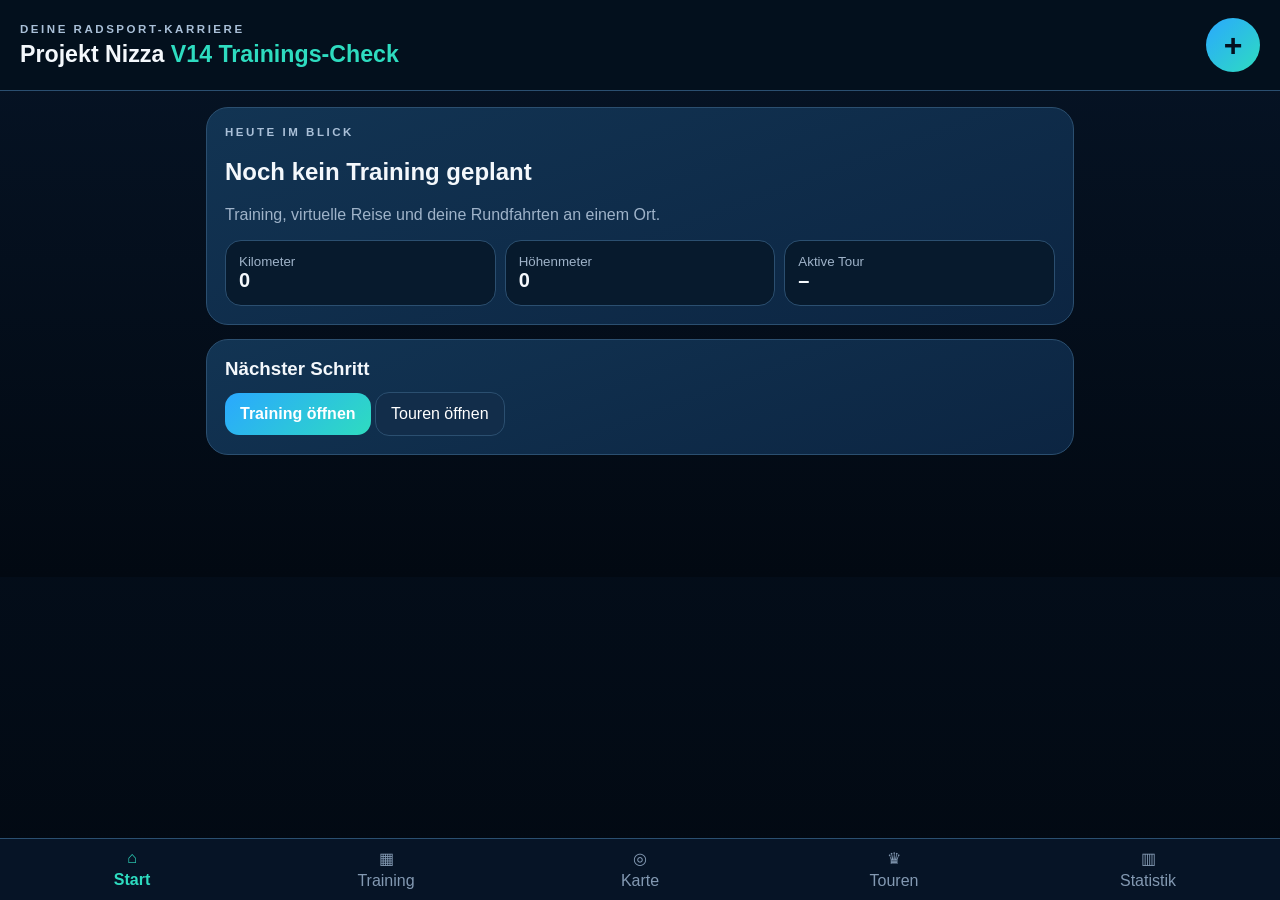
==== commit de0b1ee9: "Add files via upload" ====
--- a/index.html
+++ b/index.html
@@ -1,42 +1,275 @@
 <!doctype html>
 <html lang="de">
 <head>
-  <meta charset="utf-8">
-  <meta name="viewport" content="width=device-width,initial-scale=1,viewport-fit=cover,user-scalable=no">
-  <meta name="theme-color" content="#071019">
-  <meta name="apple-mobile-web-app-capable" content="yes">
-  <meta name="apple-mobile-web-app-status-bar-style" content="black-translucent">
-  <meta name="apple-mobile-web-app-title" content="Liga Studio">
-  <title>Fantasy Liga Elite 1.0</title>
-  <link rel="manifest" href="./manifest.webmanifest?v=632">
-  <link rel="apple-touch-icon" href="./icon-192.png?v=632">
-  <link rel="stylesheet" href="./styles1005.css?v=100.5">
+<meta charset="utf-8">
+<meta name="viewport" content="width=device-width,initial-scale=1,viewport-fit=cover">
+<meta name="theme-color" content="#061426">
+<title>Projekt Nizza V14 – Trainings-Check</title>
+<style>
+:root{--bg:#03101e;--panel:#0c2542;--panel2:#123453;--line:#2b4f70;--text:#f4f8fc;--muted:#9fb3c9;--accent:#2edcc0;--blue:#2aa8ff;--yellow:#ffd400;--red:#ff6176;--green:#37d58b;--radius:22px}
+*{box-sizing:border-box}html,body{margin:0;min-height:100%;background:linear-gradient(#061426,#020912);color:var(--text);font-family:-apple-system,BlinkMacSystemFont,"Segoe UI",sans-serif}body{padding-bottom:92px}button,input,select,textarea{font:inherit}.top{position:sticky;top:0;z-index:20;padding:18px 20px;background:rgba(4,16,30,.96);border-bottom:1px solid var(--line);display:flex;align-items:center;justify-content:space-between}.eyebrow{font-size:.72rem;letter-spacing:.22em;font-weight:800;color:#aac0d8}.top h1{margin:6px 0 0;font-size:1.45rem}.top h1 b{color:var(--accent)}.round{width:54px;height:54px;border:0;border-radius:50%;font-size:2rem;background:linear-gradient(135deg,var(--blue),var(--accent));color:#04101f;font-weight:900}main{max-width:900px;margin:auto;padding:16px}.view{display:none}.view.active{display:block}.card,.team-card,.stage-card{background:linear-gradient(160deg,var(--panel2),var(--panel));border:1px solid var(--line);border-radius:var(--radius);padding:18px;margin-bottom:14px}.section-head{display:flex;align-items:center;justify-content:space-between;gap:12px;margin-bottom:12px}.section-head h2,.section-head h3{margin:0}.muted{color:var(--muted)}.primary,.secondary,.danger,.tab,.icon{border:0;border-radius:14px;padding:12px 15px;color:white}.primary{background:linear-gradient(135deg,var(--blue),var(--accent));font-weight:800}.secondary{background:#122d4a;border:1px solid var(--line)}.danger{background:#4b1b29;color:#ffd0d7}.icon{width:44px;height:44px;padding:0;background:#153250;font-size:1.25rem}.bottom{position:fixed;z-index:25;bottom:0;left:0;right:0;display:grid;grid-template-columns:repeat(5,1fr);background:#061426;border-top:1px solid var(--line);padding:9px 5px calc(9px + env(safe-area-inset-bottom))}.bottom button{border:0;background:none;color:#8399b2;display:flex;flex-direction:column;align-items:center;gap:4px}.bottom button.active{color:var(--accent);font-weight:800}.tabs{display:flex;gap:8px;overflow:auto;margin:12px 0}.tab{background:#102b48;border:1px solid var(--line);white-space:nowrap}.tab.active{background:var(--blue)}.stats{display:grid;grid-template-columns:repeat(3,1fr);gap:9px}.stat{background:#071a2d;border:1px solid var(--line);border-radius:16px;padding:13px}.stat small{display:block;color:var(--muted)}.stat strong{font-size:1.25rem}.empty{text-align:center;color:var(--muted);padding:28px;border:1px dashed #3a5e7d;border-radius:18px}.team-card{border-left:8px solid var(--team,#2aa8ff)}.rider-grid{display:grid;grid-template-columns:repeat(auto-fit,minmax(150px,1fr));gap:10px}.rider{background:#09213a;border:1px solid var(--line);border-left:7px solid #7f8fa3;border-radius:16px;padding:13px}.rider.gc{border-left-color:var(--yellow)}.rider.climber{border-left-color:var(--red)}.rider.helper{border-left-color:var(--blue)}.rider.sprinter{border-left-color:var(--green)}.rider strong{display:block}.rider span{color:var(--muted);font-size:.85rem}.stage-card{display:flex;justify-content:space-between;align-items:center;gap:12px}.stage-card h3{margin:0 0 5px}.class-row{display:grid;grid-template-columns:42px 1fr auto;gap:10px;align-items:center;padding:13px 0;border-bottom:1px solid var(--line)}.class-row .rank{font-weight:900;font-size:1.15rem}.class-row small{display:block;color:var(--muted);margin-top:3px}.class-row .value{text-align:right;font-weight:800;white-space:nowrap}.modal{width:min(94vw,650px);max-height:90vh;overflow:auto;border:1px solid var(--line);border-radius:24px;background:#091f36;color:white;padding:20px}.modal.full{width:100vw;height:100dvh;max-width:none;max-height:none;border-radius:0;border:0;margin:0;padding:0}.modal::backdrop{background:rgba(0,0,0,.78)}.modal-head{display:flex;justify-content:space-between;align-items:center;gap:12px}.modal-head h2{margin:0}.full-head{position:sticky;top:0;z-index:5;background:#061426;border-bottom:1px solid var(--line);padding:17px;display:flex;justify-content:space-between;align-items:center}.full-body{padding:16px;max-width:760px;margin:auto}.full-tabs{position:sticky;top:78px;z-index:4;background:#061426;border-bottom:1px solid var(--line);padding:9px 14px;display:flex;gap:8px;overflow:auto}label{display:block;color:#bfd0e2;font-weight:700;margin:12px 0}input,select,textarea{width:100%;margin-top:7px;padding:13px;border-radius:13px;border:1px solid #365d7e;background:#05182a;color:white}.grid2{display:grid;grid-template-columns:1fr 1fr;gap:10px}.actions{display:flex;gap:8px;flex-wrap:wrap;margin-top:15px}.picker-team{margin-bottom:16px}.picker-team h3{margin:0 0 9px}.picker-rider{width:100%;text-align:left;background:#0b2845;border:1px solid var(--line);border-radius:15px;color:white;padding:13px;margin-bottom:8px}.mapbox{background:#082039;border:1px solid var(--line);border-radius:20px;padding:14px}.route{height:14px;background:#1a3c58;border-radius:99px;overflow:hidden;margin:18px 0}.route span{display:block;height:100%;background:linear-gradient(90deg,var(--blue),var(--accent))}.mapline{position:relative;height:130px;margin-top:12px}.mapline:before{content:"";position:absolute;left:6%;right:6%;top:64px;height:7px;border-radius:99px;background:#254761}.mapline .done{position:absolute;left:6%;top:64px;height:7px;border-radius:99px;background:var(--accent)}.mapline .bike{position:absolute;top:37px;transform:translateX(-50%);font-size:28px}.mapline .p{position:absolute;top:54px;width:22px;height:22px;border:4px solid var(--accent);background:white;border-radius:50%;transform:translateX(-50%)}.mapline .label{position:absolute;top:88px;transform:translateX(-50%);font-size:.72rem;color:var(--muted)}
+
+/* Trainingskalender */
+.calendar-shell{background:linear-gradient(160deg,var(--panel2),var(--panel));border:1px solid var(--line);border-radius:var(--radius);padding:16px}
+.calendar-top{display:flex;align-items:flex-start;justify-content:space-between;gap:12px;margin-bottom:14px}.calendar-top h2{margin:4px 0 0}.calendar-modes{display:flex;gap:8px;overflow:auto;margin:0 0 12px}.calendar-nav{display:grid;grid-template-columns:48px 1fr 48px;gap:8px;align-items:center;margin-bottom:14px}.calendar-nav button{height:46px}.calendar-period{text-align:center;font-weight:850;font-size:1.05rem}.week-list{display:grid;gap:11px}.day-card{background:#082039;border:1px solid var(--line);border-radius:18px;padding:13px;display:grid;grid-template-columns:74px 1fr;gap:13px;align-items:stretch;cursor:pointer}.day-card.today{border-color:var(--accent);box-shadow:0 0 0 2px rgba(46,220,192,.15)}.day-card.selected{background:#0d2d4d}.day-date{background:#06172a;border:1px solid #284c6c;border-radius:15px;padding:10px 8px;text-align:center;display:flex;flex-direction:column;justify-content:center}.day-date small{color:var(--muted);font-weight:800;text-transform:uppercase}.day-date strong{font-size:1.65rem;line-height:1.05}.day-date span{font-size:.74rem;color:var(--muted)}.day-events{display:grid;gap:8px;min-width:0}.training-chip{width:100%;text-align:left;color:white;background:#103252;border:1px solid #355d7f;border-radius:14px;padding:11px}.training-chip.done{border-color:var(--green);background:#0b3a38}.training-chip strong{display:block;font-size:1rem;white-space:nowrap;overflow:hidden;text-overflow:ellipsis}.training-chip small{display:block;color:var(--muted);margin-top:5px}.day-empty{display:flex;align-items:center;justify-content:space-between;gap:10px;color:var(--muted);min-height:70px}.day-empty .secondary{flex:0 0 auto}.day-detail{background:#082039;border:1px solid var(--line);border-radius:20px;padding:18px}.day-detail h3{font-size:1.35rem;margin:6px 0 8px}.detail-date{font-size:1.05rem;font-weight:850}.detail-meta{display:flex;flex-wrap:wrap;gap:8px;margin:12px 0}.pill{background:#061a2d;border:1px solid var(--line);border-radius:999px;padding:7px 10px;color:#cfe0ef;font-size:.86rem}.detail-text{line-height:1.55;color:#d8e5f1}.month-weekdays,.month-grid{display:grid;grid-template-columns:repeat(7,1fr);gap:6px}.month-weekdays{margin-bottom:6px}.month-weekdays div{text-align:center;color:var(--muted);font-size:.72rem;font-weight:850}.month-cell{min-height:78px;border:1px solid var(--line);border-radius:12px;background:#071a2d;color:white;padding:7px;text-align:left;overflow:hidden}.month-cell.blank{opacity:.18;pointer-events:none}.month-cell.today{border-color:var(--accent)}.month-cell.selected{background:#123b60}.month-number{display:block;font-weight:850;margin-bottom:5px}.month-event{display:block;font-size:.64rem;line-height:1.15;padding:3px 4px;border-radius:6px;background:#12436b;white-space:nowrap;overflow:hidden;text-overflow:ellipsis;margin-top:3px}.month-event.done{background:#12604f}.calendar-legend{margin-top:12px;color:var(--muted);font-size:.8rem}.status-badge{display:inline-flex;align-items:center;gap:5px;border-radius:999px;padding:5px 9px;font-size:.78rem;font-weight:800;background:#153250;color:#cddceb}.status-badge.done{background:#125449;color:#aaf3df}.training-form-hint{margin:-3px 0 10px;color:var(--muted);font-size:.84rem}
+.training-row{display:grid;grid-template-columns:minmax(0,1fr) auto;gap:8px;align-items:stretch}.quick-check{width:46px;min-width:46px;border:1px solid #3a6687;border-radius:14px;background:#0a2742;color:#9fb3c9;font-weight:950;font-size:1.15rem;display:grid;place-items:center}.quick-check.done{background:#11604d;border-color:#2edcc0;color:#d7fff5;box-shadow:0 0 0 1px rgba(46,220,192,.2) inset}.quick-check:hover{filter:brightness(1.08)}
+.day-card.done-day{border-color:#2edcc0;background:linear-gradient(160deg,#0f4a42,#0a2f37)}.day-card.done-day .day-date{border-color:#2edcc0;background:#0a332e}.day-card.missed-day{border-color:#804252}.day-card.missed-day .day-date{border-color:#714050}.day-card .done-mark{display:inline-flex;align-items:center;gap:5px;color:#aef7e4;font-size:.76rem;font-weight:900;margin-top:5px}
+.month-cell.done-day{background:linear-gradient(160deg,#12604f,#0b3a38);border-color:#2edcc0;box-shadow:0 0 0 1px rgba(46,220,192,.16) inset}.month-cell.done-day .month-number{color:#eafff8}.month-cell.partial-day{border-color:#45a99a}.month-cell.missed-day{border-color:#7a4050;background:#251923}.month-check{float:right;color:#baffea;font-weight:950;font-size:.92rem}.month-event.pending{background:#12436b}.month-event.missed{background:#592837}
+.training-progress{margin:10px 0 14px;background:#071a2d;border:1px solid var(--line);border-radius:16px;padding:11px 12px}.training-progress-top{display:flex;justify-content:space-between;align-items:center;gap:10px;font-size:.84rem}.training-progress-top b{font-size:.92rem}.training-progress-track{height:9px;background:#173650;border-radius:99px;overflow:hidden;margin-top:9px}.training-progress-track span{display:block;height:100%;background:linear-gradient(90deg,#22bd9f,#42e1c2);border-radius:99px}.training-progress small{display:block;color:var(--muted);margin-top:7px}.calendar-legend .legend-dot{display:inline-block;width:9px;height:9px;border-radius:50%;margin:0 5px 0 10px;vertical-align:middle}.legend-dot.planned{background:#2aa8ff}.legend-dot.done{background:#37d58b}.legend-dot.missed{background:#a85165}
+
+.pool-toolbar{display:flex;gap:9px;flex-wrap:wrap}.pool-summary{display:grid;grid-template-columns:repeat(2,1fr);gap:10px;margin-bottom:14px}.pool-option{display:grid;grid-template-columns:auto 1fr;gap:12px;align-items:center;background:#082039;border:1px solid var(--line);border-radius:17px;padding:13px;margin-bottom:10px}.pool-option input{width:24px;height:24px;margin:0}.pool-option strong{display:block}.pool-option small{display:block;color:var(--muted);margin-top:3px}.team-actions{display:flex;gap:7px;flex-wrap:wrap}.rider button{margin-top:9px}.mini-danger{border:0;border-radius:10px;background:#4b1b29;color:#ffd0d7;padding:7px 9px}.pool-note{background:#071a2d;border:1px solid var(--line);border-radius:15px;padding:12px;color:var(--muted);margin-bottom:14px}.team-selected{display:inline-flex;align-items:center;gap:6px;background:#0f4a43;color:#baf8e8;border-radius:999px;padding:5px 9px;font-size:.78rem;font-weight:800}.team-not-selected{display:inline-flex;align-items:center;gap:6px;background:#172e47;color:#b8c8d8;border-radius:999px;padding:5px 9px;font-size:.78rem;font-weight:800}.row-between{display:flex;justify-content:space-between;gap:10px;align-items:center}.compact-actions{display:flex;gap:6px;flex-wrap:wrap}.compact-actions button{padding:9px 11px}.checkbox-list{display:grid;gap:9px}.checkbox-list label{margin:0}.danger-zone{margin-top:18px;padding-top:15px;border-top:1px solid var(--line)}
+@media(max-width:560px){.calendar-top{align-items:center}.calendar-top .primary{padding:11px 12px}.day-card{grid-template-columns:66px 1fr;padding:11px}.day-date strong{font-size:1.45rem}.month-cell{min-height:68px;padding:5px}.month-event{font-size:.58rem}.calendar-shell{padding:13px}}
+@media(max-width:560px){.stats{grid-template-columns:1fr 1fr}.grid2{grid-template-columns:1fr}.top h1{font-size:1.25rem}.rider-grid{grid-template-columns:1fr 1fr}}
+
+/* Durchgängige Bearbeiten-/Löschen-/Zurück-Navigation */
+.header-actions,.row-actions,.entry-actions{display:flex;align-items:center;gap:8px;flex-wrap:wrap}
+.full-head .header-main{display:flex;align-items:center;gap:10px;min-width:0}
+.full-head .header-title{min-width:0}.full-head .header-title h2{white-space:nowrap;overflow:hidden;text-overflow:ellipsis;max-width:48vw}
+.back-btn{background:#153250;border:1px solid var(--line);color:white}
+.edit-btn{background:#153250;border:1px solid var(--line);color:#d7e7f6}
+.delete-btn{background:#4b1b29;border:1px solid #7a2b3f;color:#ffd8df}
+.stage-list-item{display:grid;grid-template-columns:1fr auto;gap:10px;align-items:center;background:linear-gradient(160deg,var(--panel2),var(--panel));border:1px solid var(--line);border-radius:var(--radius);padding:14px;margin-bottom:12px}
+.stage-open{border:0;background:none;color:white;text-align:left;padding:2px;min-width:0}.stage-open h3{margin:4px 0}.stage-open span{display:block}
+.stage-actions{display:flex;gap:7px}.stage-actions button{width:42px;height:42px;padding:0}
+.class-row.editable{grid-template-columns:42px minmax(0,1fr) auto auto}.entry-actions{justify-content:flex-end}.entry-actions button{width:38px;height:38px;padding:0;border-radius:11px}
+.rider-actions{display:flex;gap:7px;margin-top:9px}.rider-actions button{flex:1;margin:0;padding:8px 9px}
+.manage-strip{display:flex;gap:8px;flex-wrap:wrap;margin-top:14px;padding-top:14px;border-top:1px solid var(--line)}
+.confirm-note{background:#381a25;border:1px solid #6e3041;border-radius:14px;padding:12px;color:#ffd5dd;margin:12px 0}
+@media(max-width:560px){.class-row.editable{grid-template-columns:34px minmax(0,1fr) auto}.class-row.editable .entry-actions{grid-column:2/4;justify-content:flex-start}.full-head .header-title h2{max-width:38vw}.section-head{align-items:flex-start}.section-head>.compact-actions{justify-content:flex-end}}
+
+/* Tour-de-France-Manager */
+.jersey-grid{display:grid;grid-template-columns:repeat(2,minmax(0,1fr));gap:10px;margin-bottom:14px}.jersey{border-radius:18px;padding:14px;border:1px solid var(--line);min-height:105px;display:flex;flex-direction:column;justify-content:space-between}.jersey small{font-weight:900;letter-spacing:.05em;text-transform:uppercase}.jersey strong{font-size:1.05rem}.jersey span{font-size:.8rem}.jersey.yellow{background:#f4d80a;color:#171300;border-color:#f4d80a}.jersey.green{background:#18a95b;color:white;border-color:#30cf78}.jersey.white{background:#f4f5f6;color:#101820;border-color:white}.jersey.polka{background-color:#fff;color:#161616;border-color:#fff;background-image:radial-gradient(circle at 15px 15px,#e42731 0 7px,transparent 8px),radial-gradient(circle at 48px 45px,#e42731 0 6px,transparent 7px);background-size:62px 62px}.stage-badge{display:inline-flex;align-items:center;gap:6px;border:1px solid var(--line);background:#09213a;border-radius:999px;padding:5px 9px;font-size:.75rem;font-weight:800;color:#d7e7f6;margin-top:7px}.tour-meta{display:flex;gap:8px;flex-wrap:wrap;margin:8px 0 0}.tour-meta .pill{margin:0}.leader-strip{display:grid;grid-template-columns:repeat(2,minmax(0,1fr));gap:9px;margin-bottom:14px}.leader-box{background:#071a2d;border:1px solid var(--line);border-radius:16px;padding:12px}.leader-box small{display:block;color:var(--muted);margin-bottom:5px}.leader-box strong{display:block}.class-title{display:flex;align-items:center;gap:9px}.class-dot{width:13px;height:13px;border-radius:50%;display:inline-block}.class-dot.yellow{background:#f4d80a}.class-dot.green{background:#18a95b}.class-dot.red{background:#e42731}.class-dot.white{background:#fff;border:1px solid #bbb}.team-class-row{display:grid;grid-template-columns:42px 1fr auto;gap:10px;align-items:center;padding:13px 0;border-bottom:1px solid var(--line)}.team-class-row .rank{font-weight:900;font-size:1.15rem}.team-class-row small{display:block;color:var(--muted);margin-top:3px}.team-class-row .value{text-align:right;font-weight:800;white-space:nowrap}.stage-summary{display:grid;grid-template-columns:repeat(3,1fr);gap:8px;margin:11px 0}.stage-summary>div{background:#071a2d;border:1px solid var(--line);border-radius:13px;padding:10px}.stage-summary small{display:block;color:var(--muted)}.stage-summary strong{display:block;margin-top:3px}.same-time-note{background:#082c46;border:1px solid #285b80;border-radius:14px;padding:11px;color:#cfe4f7;margin:10px 0}.subtle{font-size:.82rem;color:var(--muted)}
+@media(max-width:560px){.jersey-grid,.leader-strip{grid-template-columns:1fr 1fr}.stage-summary{grid-template-columns:1fr}.jersey{min-height:95px;padding:12px}}
+</style>
 </head>
 <body>
-  <div id="app">
-    <main id="startupFallback" style="max-width:680px;margin:40px auto;padding:20px;font-family:system-ui;color:#eef6ff">
-      <section style="background:#0b1b29;border:1px solid #24445d;border-radius:20px;padding:20px">
-        <h1 style="margin-top:0">Fantasy Liga Elite startet neu …</h1>
-        <p>Alte Browser-Caches werden einmalig entfernt. Dein Spielstand bleibt erhalten.</p>
-      </section>
-    </main>
-  </div>
-  <div id="overlay"></div><div id="toast" class="toast hidden"></div><div id="contextMenu"></div>
-  <script>
-  (async()=>{
-    const fallback=(title,msg)=>{const box=document.querySelector('#startupFallback section');if(box)box.innerHTML='<h1 style="margin-top:0">'+title+'</h1><p>'+msg+'</p><button onclick="location.reload()" style="font:inherit;padding:12px 16px;border-radius:12px;border:0;font-weight:800">Neu laden</button>';};
-    try{
-      if('serviceWorker' in navigator){
-        const regs=await navigator.serviceWorker.getRegistrations();
-        await Promise.all(regs.map(r=>r.unregister().catch(()=>false)));
-      }
-      if('caches' in window){const keys=await caches.keys();await Promise.all(keys.map(k=>caches.delete(k).catch(()=>false)));}
-      window.__FLE_BOOT_OK__=false;
-      window.addEventListener('fle:boot-ok',()=>window.__FLE_BOOT_OK__=true,{once:true});
-      await import('./app1005.js?v=100.5');
-      setTimeout(()=>{if(!window.__FLE_BOOT_OK__ && document.querySelector('#startupFallback')) fallback('Start dauert zu lange','Die neue App-Datei wurde geladen, aber der Start wurde nicht abgeschlossen. Bitte einmal neu laden.');},8000);
-    }catch(e){console.error(e);fallback('App-Datei konnte nicht geladen werden','Bitte lade diese Seite einmal neu. Dein lokaler Spielstand wird nicht gelöscht. Fehler: '+String(e&&e.message||e));}
-  })();
-  </script>
-</body>
-</html>+<header class="top"><div><div class="eyebrow">DEINE RADSPORT-KARRIERE</div><h1>Projekt Nizza <b>V14 Trainings-Check</b></h1></div><button id="quick" class="round">+</button></header>
+<main>
+<section id="view-start" class="view active"></section>
+<section id="view-training" class="view"></section>
+<section id="view-map" class="view"></section>
+<section id="view-tours" class="view"></section>
+<section id="view-stats" class="view"></section>
+</main>
+<nav class="bottom">
+<button data-view="start" class="active"><span>⌂</span>Start</button><button data-view="training"><span>▦</span>Training</button><button data-view="map"><span>◎</span>Karte</button><button data-view="tours"><span>♛</span>Touren</button><button data-view="stats"><span>▥</span>Statistik</button>
+</nav>
+<dialog id="modal" class="modal"></dialog>
+<script>
+'use strict';
+const $=(s,r=document)=>r.querySelector(s), $$=(s,r=document)=>[...r.querySelectorAll(s)];
+const KEY='projekt-nizza-v12-fix2';
+const uid=()=>Date.now().toString(36)+Math.random().toString(36).slice(2,8);
+const esc=s=>String(s??'').replace(/[&<>"]/g,c=>({'&':'&amp;','<':'&lt;','>':'&gt;','"':'&quot;'}[c]));
+const roleLabel={gc:'Gesamtfahrer',climber:'Bergfahrer',helper:'Helfer',sprinter:'Sprinter'};
+const stageTypeLabel={flat:'Flachetappe',hilly:'Hügelige Etappe',mountain:'Bergetappe',tt:'Zeitfahren'};
+let state=load();
+let trainingMode='week';
+const todayLocal=()=>{const d=new Date();return `${d.getFullYear()}-${String(d.getMonth()+1).padStart(2,'0')}-${String(d.getDate()).padStart(2,'0')}`};
+const parseLocalDate=s=>{const [y,m,d]=String(s).split('-').map(Number);return new Date(y,m-1,d)};
+const localIso=d=>`${d.getFullYear()}-${String(d.getMonth()+1).padStart(2,'0')}-${String(d.getDate()).padStart(2,'0')}`;
+const addDays=(d,n)=>{const x=new Date(d);x.setDate(x.getDate()+n);return x};
+const startMonday=d=>{const x=new Date(d);const day=(x.getDay()+6)%7;x.setDate(x.getDate()-day);x.setHours(0,0,0,0);return x};
+let trainingAnchor=parseLocalDate(todayLocal());
+let selectedTrainingDate=todayLocal();
+function fresh(){return{trainings:[],teamPool:[],tours:[],activeTourId:null}}
+function migrate(raw){
+ const out=Object.assign(fresh(),raw&&typeof raw==='object'?raw:{});
+ if(!Array.isArray(out.trainings))out.trainings=[];out.trainings=out.trainings.filter(Boolean).map(x=>({...x,id:x.id||uid(),date:x.date||'',title:x.title||'Training',type:x.type||'Sonstiges',zone:x.zone||'',km:+x.km||0,hm:+x.hm||0,min:+x.min||0,details:x.details||'',done:!!x.done,completedAt:x.done?(x.completedAt||''):''}));
+ if(!Array.isArray(out.teamPool))out.teamPool=[];
+ if(!Array.isArray(out.tours))out.tours=[];
+ const poolById=new Map();
+ out.teamPool=out.teamPool.filter(Boolean).map(team=>{team.id=team.id||uid();team.name=team.name||'Team';team.color=team.color||'#2aa8ff';if(!Array.isArray(team.riders))team.riders=[];team.riders=team.riders.filter(Boolean).map(r=>({id:r.id||uid(),name:r.name||'Fahrer',role:roleLabel[r.role]?r.role:'helper',nationality:r.nationality||'',birthYear:+r.birthYear||0}));poolById.set(team.id,team);return team});
+ for(const tour of out.tours){
+  tour.id=tour.id||uid();tour.name=tour.name||'Tour';tour.startDate=tour.startDate||'';if(!Array.isArray(tour.stages))tour.stages=[];if(!Array.isArray(tour.teamIds))tour.teamIds=[];
+  if(Array.isArray(tour.teams)){
+   for(const legacy of tour.teams){
+    if(!legacy)continue;legacy.id=legacy.id||uid();legacy.name=legacy.name||'Team';legacy.color=legacy.color||'#2aa8ff';if(!Array.isArray(legacy.riders))legacy.riders=[];
+    legacy.riders=legacy.riders.map(r=>({id:r.id||uid(),name:r.name||'Fahrer',role:roleLabel[r.role]?r.role:'helper',nationality:r.nationality||'',birthYear:+r.birthYear||0}));
+    if(!poolById.has(legacy.id)){out.teamPool.push(legacy);poolById.set(legacy.id,legacy)}
+    if(!tour.teamIds.includes(legacy.id))tour.teamIds.push(legacy.id);
+   }
+   delete tour.teams;
+  }
+  tour.teamIds=tour.teamIds.filter(id=>poolById.has(id));
+  for(const stage of tour.stages){stage.id=stage.id||uid();stage.name=stage.name||'Etappe';stage.date=stage.date||'';stage.type=stage.type||'flat';stage.distance=+stage.distance||0;if(!Array.isArray(stage.results))stage.results=[];if(!Array.isArray(stage.mountain))stage.mountain=[];if(!Array.isArray(stage.sprint))stage.sprint=[]}
+ }
+ if(out.activeTourId&&!out.tours.some(t=>t.id===out.activeTourId))out.activeTourId=out.tours[0]?.id||null;
+ return out;
+}
+function load(){try{return migrate(JSON.parse(localStorage.getItem(KEY)))}catch{return fresh()}}
+function save(){state=migrate(state);localStorage.setItem(KEY,JSON.stringify(state));renderAll()}
+function modal(html,full=false){const d=$('#modal');d.className='modal'+(full?' full':'');d.innerHTML=html;if(!d.open)d.showModal();$$('[data-close]',d).forEach(b=>b.onclick=()=>d.close())}
+function show(view){$$('.view').forEach(v=>v.classList.toggle('active',v.id==='view-'+view));$$('.bottom button').forEach(b=>b.classList.toggle('active',b.dataset.view===view));renderAll()}
+$$('.bottom button').forEach(b=>b.onclick=()=>show(b.dataset.view));
+$('#quick').onclick=()=>{const active=$('.bottom button.active')?.dataset.view||'start';if(active==='tours')openTourForm();else openTrainingForm(null,active==='training'?selectedTrainingDate:todayLocal())};
+function totals(){return state.trainings.filter(x=>x.done).reduce((a,x)=>{a.km+=+x.km||0;a.hm+=+x.hm||0;a.min+=+x.min||0;return a},{km:0,hm:0,min:0})}
+function renderAll(){renderStart();renderTraining();renderMap();renderTours();renderStats()}
+function renderStart(){const t=totals(),tour=activeTour();$('#view-start').innerHTML=`<article class="card"><div class="eyebrow">HEUTE IM BLICK</div><h2>${state.trainings.length?'Dein Plan steht':'Noch kein Training geplant'}</h2><p class="muted">Training, virtuelle Reise und deine Rundfahrten an einem Ort.</p><div class="stats"><div class="stat"><small>Kilometer</small><strong>${t.km.toFixed(0)}</strong></div><div class="stat"><small>Höhenmeter</small><strong>${t.hm.toFixed(0)}</strong></div><div class="stat"><small>Aktive Tour</small><strong>${esc(tour?.name||'–')}</strong></div></div></article><article class="card"><div class="section-head"><h3>Nächster Schritt</h3></div><button class="primary" onclick="show('training')">Training öffnen</button> <button class="secondary" onclick="show('tours')">Touren öffnen</button></article>`}
+function openTrainingForm(x=null,presetDate=null){
+ const date=x?.date||presetDate||selectedTrainingDate||todayLocal();
+ modal(`<div class="modal-head"><h2>${x?'Training bearbeiten':'Training anlegen'}</h2><button data-close class="icon">×</button></div><form id="trainingForm"><label>Datum<input id="trDate" type="date" value="${date}" required></label><label>Titel<input id="trTitle" value="${esc(x?.title||'')}" placeholder="z. B. Grundlagenfahrt" required></label><div class="grid2"><label>Art<select id="trType"><option ${x?.type==='Grundlage'?'selected':''}>Grundlage</option><option ${x?.type==='Lange Fahrt'?'selected':''}>Lange Fahrt</option><option ${x?.type==='Sweetspot'?'selected':''}>Sweetspot</option><option ${x?.type==='Bergtraining'?'selected':''}>Bergtraining</option><option ${x?.type==='Regeneration'?'selected':''}>Regeneration</option><option ${x?.type==='Fußball'?'selected':''}>Fußball</option><option ${x?.type==='Kraft'?'selected':''}>Kraft</option><option ${x?.type==='Mobility'?'selected':''}>Mobility</option><option ${x?.type==='Ruhetag'?'selected':''}>Ruhetag</option><option ${x?.type==='Sonstiges'?'selected':''}>Sonstiges</option></select></label><label>Zone / Intensität<input id="trZone" value="${esc(x?.zone||'')}" placeholder="z. B. Z2"></label></div><div class="grid2"><label>Kilometer<input id="trKm" type="number" step="0.1" min="0" value="${x?.km||0}"></label><label>Höhenmeter<input id="trHm" type="number" min="0" value="${x?.hm||0}"></label></div><label>Dauer Minuten<input id="trMin" type="number" min="0" value="${x?.min||0}"></label><label>Details<textarea id="trDetails" rows="4" placeholder="Was genau ist geplant?">${esc(x?.details||'')}</textarea></label><label style="display:flex;align-items:center;gap:10px"><input id="trDone" type="checkbox" ${x?.done?'checked':''} style="width:auto;margin:0"> Training erledigt</label><p class="training-form-hint">Plan und tatsächliche Einheit bleiben in diesem einen Eintrag.</p><div class="actions"><button class="primary">Speichern</button>${x?'<button type="button" id="delTraining" class="danger">Löschen</button>':''}</div></form>`);
+ $('#trainingForm').onsubmit=e=>{e.preventDefault();const done=$('#trDone').checked;const obj={id:x?.id||uid(),date:$('#trDate').value,title:$('#trTitle').value.trim(),type:$('#trType').value,zone:$('#trZone').value.trim(),km:+$('#trKm').value||0,hm:+$('#trHm').value||0,min:+$('#trMin').value||0,details:$('#trDetails').value.trim(),done,completedAt:done?(x?.completedAt||new Date().toISOString()):''};const duplicate=state.trainings.find(a=>a.date===obj.date&&a.id!==obj.id);if(duplicate&&!confirm(`Am ${obj.date} gibt es schon "${duplicate.title}". Dieses Training ersetzen?`))return;state.trainings=state.trainings.filter(a=>a.id!==obj.id&&a.id!==duplicate?.id);state.trainings.push(obj);selectedTrainingDate=obj.date;trainingAnchor=parseLocalDate(obj.date);$('#modal').close();save();show('training')};
+ if(x)$('#delTraining').onclick=()=>{if(!confirm('Training wirklich löschen?'))return;state.trainings=state.trainings.filter(a=>a.id!==x.id);$('#modal').close();save()}
+}
+function trainingsOn(date){return state.trainings.filter(x=>x.date===date).sort((a,b)=>a.title.localeCompare(b.title,'de'))}
+function dayName(date,full=false){return new Intl.DateTimeFormat('de-DE',{weekday:full?'long':'short'}).format(date)}
+function fullDate(date){return new Intl.DateTimeFormat('de-DE',{weekday:'long',day:'2-digit',month:'long',year:'numeric'}).format(date)}
+function monthTitle(date){return new Intl.DateTimeFormat('de-DE',{month:'long',year:'numeric'}).format(date)}
+function metricText(x){const bits=[];if(x.type)bits.push(x.type);if(x.min)bits.push(`${x.min} Min`);if(x.zone)bits.push(x.zone);if(x.km)bits.push(`${x.km} km`);if(x.hm)bits.push(`${x.hm} hm`);return bits.join(' · ')||'Details öffnen'}
+function isPastIso(iso){return iso<todayLocal()}
+function trainingStatusForDate(iso,events=trainingsOn(iso)){if(!events.length)return'empty';if(events.every(x=>x.done))return'done';if(events.some(x=>x.done))return'partial';return isPastIso(iso)?'missed':'planned'}
+function toggleTrainingDone(id){const x=state.trainings.find(t=>t.id===id);if(!x)return;x.done=!x.done;x.completedAt=x.done?new Date().toISOString():'';save()}
+function trainingChip(x){return `<div class="training-row"><button class="training-chip ${x.done?'done':''}" data-tr="${x.id}"><strong>${esc(x.title)}</strong><small>${esc(metricText(x))}${x.done?' · ✓ erledigt':''}</small></button><button class="quick-check ${x.done?'done':''}" data-toggle-done="${x.id}" aria-label="${x.done?'Als offen markieren':'Training abhaken'}" title="${x.done?'Wieder öffnen':'Erledigt'}">${x.done?'✓':'○'}</button></div>`}
+function dayCard(date){const iso=localIso(date),events=trainingsOn(iso),today=iso===todayLocal(),selected=iso===selectedTrainingDate,status=trainingStatusForDate(iso,events);return `<article class="day-card ${today?'today':''} ${selected?'selected':''} ${status==='done'?'done-day':''} ${status==='missed'?'missed-day':''}" data-day-open="${iso}"><div class="day-date"><small>${esc(dayName(date))}</small><strong>${String(date.getDate()).padStart(2,'0')}</strong><span>${String(date.getMonth()+1).padStart(2,'0')}.${date.getFullYear()}</span>${status==='done'?'<span class="done-mark">✓ geschafft</span>':''}</div><div class="day-events">${events.length?events.map(trainingChip).join(''):`<div class="day-empty"><span>Kein Training geplant</span><button class="secondary" data-add-date="${iso}">+ Eintragen</button></div>`}</div></article>`}
+function dayDetail(date){const iso=localIso(date),events=trainingsOn(iso);return `<div class="detail-date">${esc(fullDate(date))}</div>${events.length?events.map(x=>`<article class="day-detail ${x.done?'done-day':''}"><div class="section-head"><div><span class="status-badge ${x.done?'done':''}">${x.done?'✓ Erledigt':'Geplant'}</span><h3>${esc(x.title)}</h3></div><div class="row-actions"><button class="icon edit-btn" data-tr="${x.id}" aria-label="Bearbeiten">✎</button><button class="icon delete-btn" data-del-tr="${x.id}" aria-label="Löschen">⌫</button></div></div><div class="detail-meta">${x.type?`<span class="pill">${esc(x.type)}</span>`:''}${x.zone?`<span class="pill">${esc(x.zone)}</span>`:''}${x.min?`<span class="pill">${x.min} Min</span>`:''}${x.km?`<span class="pill">${x.km} km</span>`:''}${x.hm?`<span class="pill">${x.hm} hm</span>`:''}</div>${x.details?`<p class="detail-text">${esc(x.details)}</p>`:'<p class="muted">Keine Details eingetragen.</p>'}<div class="actions"><button class="${x.done?'secondary':'primary'}" data-toggle-done="${x.id}">${x.done?'↩ Wieder öffnen':'✓ Training abhaken'}</button><button class="secondary" data-tr="${x.id}">Bearbeiten</button><button class="danger" data-del-tr="${x.id}">Löschen</button></div></article>`).join(''):`<div class="empty"><h3>Kein Training geplant</h3><p>Lege für diesen Tag deine Einheit an.</p><button class="primary" data-add-date="${iso}">+ Training anlegen</button></div>`}`}
+function monthGrid(date){const y=date.getFullYear(),m=date.getMonth(),first=new Date(y,m,1),last=new Date(y,m+1,0),offset=(first.getDay()+6)%7;let html='<div class="month-weekdays">'+['Mo','Di','Mi','Do','Fr','Sa','So'].map(x=>`<div>${x}</div>`).join('')+'</div><div class="month-grid">';for(let i=0;i<offset;i++)html+='<div class="month-cell blank"></div>';for(let day=1;day<=last.getDate();day++){const d=new Date(y,m,day),iso=localIso(d),events=trainingsOn(iso),status=trainingStatusForDate(iso,events);html+=`<button class="month-cell ${iso===todayLocal()?'today':''} ${iso===selectedTrainingDate?'selected':''} ${status==='done'?'done-day':''} ${status==='partial'?'partial-day':''} ${status==='missed'?'missed-day':''}" data-month-date="${iso}"><span class="month-number">${day}${status==='done'?'<span class="month-check">✓</span>':''}</span>${events.slice(0,2).map(x=>`<span class="month-event ${x.done?'done':(isPastIso(iso)?'missed':'pending')}">${x.done?'✓ ':''}${esc(x.title)}</span>`).join('')}${events.length>2?`<span class="month-event">+${events.length-2}</span>`:''}</button>`}return html+'</div>'}
+function periodTrainingStats(){let events=[];if(trainingMode==='month'){events=state.trainings.filter(x=>{const d=parseLocalDate(x.date);return d.getFullYear()===trainingAnchor.getFullYear()&&d.getMonth()===trainingAnchor.getMonth()})}else if(trainingMode==='week'){const start=localIso(startMonday(trainingAnchor)),end=localIso(addDays(startMonday(trainingAnchor),6));events=state.trainings.filter(x=>x.date>=start&&x.date<=end)}else events=trainingsOn(selectedTrainingDate);const done=events.filter(x=>x.done).length,pct=events.length?Math.round(done/events.length*100):0;return{total:events.length,done,pct}}
+function trainingProgressHtml(){const x=periodTrainingStats();return `<div class="training-progress"><div class="training-progress-top"><b>${x.done} von ${x.total} erledigt</b><span>${x.total?x.pct:0}%</span></div><div class="training-progress-track"><span style="width:${x.pct}%"></span></div><small>${x.total?x.done===x.total?'Alles geschafft – stark.':'Offene Einheiten kannst du direkt mit ✓ abhaken.':'Für diesen Zeitraum ist noch nichts geplant.'}</small></div>`}
+function bindTrainingCalendar(){
+ $('#addTraining').onclick=()=>openTrainingForm(null,selectedTrainingDate);
+ $$('[data-calendar-mode]').forEach(b=>b.onclick=()=>{trainingMode=b.dataset.calendarMode;renderTraining()});
+ $('#calPrev').onclick=()=>{trainingAnchor=trainingMode==='month'?new Date(trainingAnchor.getFullYear(),trainingAnchor.getMonth()-1,1):addDays(trainingAnchor,trainingMode==='week'?-7:-1);selectedTrainingDate=localIso(trainingAnchor);renderTraining()};
+ $('#calNext').onclick=()=>{trainingAnchor=trainingMode==='month'?new Date(trainingAnchor.getFullYear(),trainingAnchor.getMonth()+1,1):addDays(trainingAnchor,trainingMode==='week'?7:1);selectedTrainingDate=localIso(trainingAnchor);renderTraining()};
+ $('#calToday').onclick=()=>{trainingAnchor=parseLocalDate(todayLocal());selectedTrainingDate=todayLocal();renderTraining()};
+ $$('[data-tr]').forEach(b=>b.onclick=e=>{e.stopPropagation();openTrainingForm(state.trainings.find(x=>x.id===b.dataset.tr))});
+ $$('[data-toggle-done]').forEach(b=>b.onclick=e=>{e.stopPropagation();toggleTrainingDone(b.dataset.toggleDone)});
+ $$('[data-del-tr]').forEach(b=>b.onclick=e=>{e.stopPropagation();deleteTraining(b.dataset.delTr)});
+ $$('[data-add-date]').forEach(b=>b.onclick=e=>{e.stopPropagation();selectedTrainingDate=b.dataset.addDate;openTrainingForm(null,b.dataset.addDate)});
+ $$('[data-day-open]').forEach(card=>card.onclick=e=>{if(e.target.closest('[data-tr],[data-del-tr],[data-add-date]'))return;selectedTrainingDate=card.dataset.dayOpen;trainingAnchor=parseLocalDate(selectedTrainingDate);trainingMode='day';renderTraining()});
+ $$('[data-month-date]').forEach(b=>b.onclick=()=>{selectedTrainingDate=b.dataset.monthDate;trainingAnchor=parseLocalDate(selectedTrainingDate);trainingMode='day';renderTraining()});
+}
+function renderTraining(){
+ const root=$('#view-training');let content='',period='';
+ if(trainingMode==='week'){const start=startMonday(trainingAnchor),end=addDays(start,6);period=`${String(start.getDate()).padStart(2,'0')}.${String(start.getMonth()+1).padStart(2,'0')}. – ${String(end.getDate()).padStart(2,'0')}.${String(end.getMonth()+1).padStart(2,'0')}.${end.getFullYear()}`;content=`<div class="week-list">${Array.from({length:7},(_,i)=>dayCard(addDays(start,i))).join('')}</div>`}
+ else if(trainingMode==='month'){period=monthTitle(trainingAnchor);content=monthGrid(trainingAnchor)}
+ else{const d=parseLocalDate(selectedTrainingDate);period=fullDate(d);content=dayDetail(d)}
+ root.innerHTML=`<div class="calendar-shell"><div class="calendar-top"><div><div class="eyebrow">TRAININGSKALENDER</div><h2>Wann mache ich was?</h2></div><button id="addTraining" class="primary">+ Einheit</button></div><div class="calendar-modes"><button data-calendar-mode="day" class="tab ${trainingMode==='day'?'active':''}">Tag</button><button data-calendar-mode="week" class="tab ${trainingMode==='week'?'active':''}">Woche</button><button data-calendar-mode="month" class="tab ${trainingMode==='month'?'active':''}">Monat</button></div><div class="calendar-nav"><button id="calPrev" class="secondary">‹</button><button id="calToday" class="secondary calendar-period">${esc(period)}</button><button id="calNext" class="secondary">›</button></div>${trainingProgressHtml()}${content}<div class="calendar-legend"><span class="legend-dot planned"></span>geplant <span class="legend-dot done"></span>erledigt <span class="legend-dot missed"></span>vergangen & offen<br>Tippe auf ✓ zum direkten Abhaken. Im Monatskalender wird ein erledigter Trainingstag komplett grün.</div></div>`;
+ bindTrainingCalendar()
+}
+function renderMap(){const t=totals(),progress=Math.min(100,t.km/1100*100);const points=[['Haibach',6],['Wasserburg',25],['Schwaz',43],['Landeck',57],['Bormio',70],['Nizza',94]];$('#view-map').innerHTML=`<div class="section-head"><div><div class="eyebrow">VIRTUELLE REISE</div><h2>Haibach → Nizza</h2></div></div><article class="mapbox"><div class="mapline"><div class="done" style="width:${progress*.88}%"></div><div class="bike" style="left:${6+progress*.88}%">🚴</div>${points.map(p=>`<i class="p" style="left:${p[1]}%"></i><span class="label" style="left:${p[1]}%">${p[0]}</span>`).join('')}</div><div class="route"><span style="width:${progress}%"></span></div><strong>${t.km.toFixed(0)} / 1100 km</strong><p class="muted">Der Radfahrer bewegt sich mit deinen als erledigt markierten Radkilometern.</p></article>`}
+function activeTour(){return state.tours.find(t=>t.id===state.activeTourId)||state.tours[0]||null}
+function selectedTeams(t){const ids=new Set(Array.isArray(t?.teamIds)?t.teamIds:[]);return state.teamPool.filter(team=>ids.has(team.id))}
+function allRiders(t){return selectedTeams(t).flatMap(team=>team.riders.map(r=>({...r,teamId:team.id,teamName:team.name}))) }
+function usedRiderIdsForTeam(team){return new Set(team.riders.map(r=>r.id))}
+function cleanupRiderIds(ids){
+ const set=ids instanceof Set?ids:new Set(ids);
+ for(const tour of state.tours)for(const stage of tour.stages){stage.results=stage.results.filter(x=>!set.has(x.riderId));stage.mountain=stage.mountain.filter(x=>!set.has(x.riderId));stage.sprint=stage.sprint.filter(x=>!set.has(x.riderId))}
+}
+
+function closeModal(){const d=$('#modal');if(d.open)d.close()}
+function deleteTraining(id){const x=state.trainings.find(t=>t.id===id);if(!x)return;if(!confirm(`Training „${x.title}“ wirklich löschen?`))return;state.trainings=state.trainings.filter(t=>t.id!==id);save();renderTraining()}
+function deleteTour(t){if(!t)return false;const counts={stages:t.stages.length,entries:t.stages.reduce((n,s)=>n+s.results.length+s.mountain.length+s.sprint.length,0)};if(!confirm(`Tour „${t.name}“ wirklich löschen?\n\n${counts.stages} Etappen und ${counts.entries} Wertungseinträge werden entfernt.`))return false;state.tours=state.tours.filter(x=>x.id!==t.id);state.activeTourId=state.tours[0]?.id||null;closeModal();save();show('tours');return true}
+function deleteStage(t,s){if(!confirm(`Etappe „${s.name}“ wirklich löschen? Alle Zeiten und Punkte dieser Etappe werden entfernt.`))return false;t.stages=t.stages.filter(x=>x.id!==s.id);closeModal();save();openTour(t.id,'stages');return true}
+function deleteTeamDirect(team){const used=state.tours.filter(t=>t.teamIds?.includes(team.id));const msg=used.length?`Team „${team.name}“ ist in ${used.length} Tour(en) ausgewählt. Das Team, seine Fahrer und deren Wertungen werden überall gelöscht. Fortfahren?`:`Team „${team.name}“ und alle Fahrer wirklich löschen?`;if(!confirm(msg))return false;const ids=usedRiderIdsForTeam(team);cleanupRiderIds(ids);state.teamPool=state.teamPool.filter(x=>x.id!==team.id);for(const t of state.tours)t.teamIds=(t.teamIds||[]).filter(id=>id!==team.id);save();openTeamPool();return true}
+function deleteRiderDirect(team,rider){if(!confirm(`Fahrer „${rider.name}“ wirklich löschen? Seine Wertungen werden ebenfalls entfernt.`))return false;cleanupRiderIds([rider.id]);team.riders=team.riders.filter(x=>x.id!==rider.id);save();openTeamPool();return true}
+function deleteStageEntry(t,s,key,riderId){const label=key==='results'?'Zeit':key==='mountain'?'Bergpunkte':'Sprintpunkte';if(!confirm(`${label} von ${riderName(t,riderId)} wirklich löschen?`))return;s[key]=s[key].filter(x=>x.riderId!==riderId);save();openStage(t,s,key==='results'?'stage':key)}
+function openTourForm(tour=null){
+ modal(`<div class="modal-head"><div class="header-main"><button id="tourFormBack" type="button" class="icon back-btn">‹</button><h2>${tour?'Tour bearbeiten':'Neue Rundfahrt'}</h2></div><button data-close class="icon">×</button></div><form id="tourForm"><label>Name<input id="tourName" value="${esc(tour?.name||'')}" placeholder="z. B. Tour de France" required></label><label>Startdatum<input id="tourStart" type="date" value="${tour?.startDate||''}"></label><p class="muted">Teams werden danach aus deinem zentralen Team- & Fahrerpool ausgewählt.</p><div class="actions"><button class="primary">${tour?'Änderungen speichern':'Rundfahrt erstellen'}</button>${tour?'<button type="button" id="deleteTourForm" class="danger">Tour löschen</button>':''}</div></form>`);
+ $('#tourFormBack').onclick=()=>tour?openTour(tour.id,'teams'):closeModal();
+ $('#tourForm').onsubmit=e=>{e.preventDefault();const name=$('#tourName').value.trim(),startDate=$('#tourStart').value;if(tour){tour.name=name;tour.startDate=startDate;closeModal();save();openTour(tour.id,'teams')}else{const t={id:uid(),name,startDate,teamIds:[],stages:[]};state.tours.push(t);state.activeTourId=t.id;closeModal();save();openTeamSelector(t)}};
+ if(tour)$('#deleteTourForm').onclick=()=>deleteTour(tour)
+}
+function openTeamForm(team=null){
+ modal(`<div class="modal-head"><div class="header-main"><button id="teamFormBack" type="button" class="icon back-btn">‹</button><h2>${team?'Team bearbeiten':'Team anlegen'}</h2></div><button data-close class="icon">×</button></div><form id="teamForm"><label>Teamname<input id="teamName" value="${esc(team?.name||'')}" required></label><label>Teamfarbe<input id="teamColor" type="color" value="${team?.color||'#2aa8ff'}"></label><div class="actions"><button class="primary">Speichern</button>${team?'<button type="button" id="deleteTeam" class="danger">Team löschen</button>':''}</div></form>`);
+ $('#teamFormBack').onclick=openTeamPool;
+ $('#teamForm').onsubmit=e=>{e.preventDefault();const name=$('#teamName').value.trim(),color=$('#teamColor').value;if(team){team.name=name;team.color=color}else state.teamPool.push({id:uid(),name,color,riders:[]});save();openTeamPool()};
+ if(team)$('#deleteTeam').onclick=()=>deleteTeamDirect(team)
+}
+function openRiderForm(team,rider=null){
+ modal(`<div class="modal-head"><div class="header-main"><button id="riderFormBack" type="button" class="icon back-btn">‹</button><h2>${rider?'Fahrer bearbeiten':'Fahrer anlegen'}</h2></div><button data-close class="icon">×</button></div><form id="riderForm"><label>Name<input id="riderName" value="${esc(rider?.name||'')}" required></label><div class="grid2"><label>Nationalität<input id="riderNat" value="${esc(rider?.nationality||'')}" placeholder="z. B. DE"></label><label>Geburtsjahr<input id="riderBirth" type="number" min="1900" max="2100" value="${rider?.birthYear||''}" placeholder="z. B. 2003"></label></div><label>Rolle<select id="riderRole"><option value="gc" ${rider?.role==='gc'?'selected':''}>Gesamtfahrer</option><option value="climber" ${rider?.role==='climber'?'selected':''}>Bergfahrer</option><option value="helper" ${rider?.role==='helper'?'selected':''}>Helfer</option><option value="sprinter" ${rider?.role==='sprinter'?'selected':''}>Sprinter</option></select></label><div class="actions"><button class="primary">Speichern</button>${rider?'<button type="button" id="deleteRider" class="danger">Fahrer löschen</button>':''}</div></form>`);
+ $('#riderFormBack').onclick=openTeamPool;
+ $('#riderForm').onsubmit=e=>{e.preventDefault();const data={name:$('#riderName').value.trim(),role:$('#riderRole').value,nationality:$('#riderNat').value.trim(),birthYear:+$('#riderBirth').value||0};if(rider){Object.assign(rider,data)}else team.riders.push({id:uid(),...data});save();openTeamPool()};
+ if(rider)$('#deleteRider').onclick=()=>deleteRiderDirect(team,rider)
+}
+function teamCardHtml(team,editable=false,selected=false){return `<article class="team-card" style="--team:${team.color}"><div class="section-head"><div><div class="${selected?'team-selected':'team-not-selected'}">${selected?'✓ Für Tour ausgewählt':'Im Team-Pool'}</div><h3 style="margin:9px 0 3px">${esc(team.name)}</h3><p class="muted">${team.riders.length} Fahrer</p></div>${editable?`<div class="compact-actions"><button data-edit-team="${team.id}" class="secondary">Bearbeiten</button><button data-delete-team="${team.id}" class="danger">Löschen</button><button data-add-rider="${team.id}" class="primary">+ Fahrer</button></div>`:''}</div><div class="rider-grid">${team.riders.map(r=>`<div class="rider ${r.role}"><strong>${esc(r.name)}</strong><span>${roleLabel[r.role]}</span><span>${r.nationality?esc(r.nationality):'–'}${r.birthYear?' · '+r.birthYear:''}</span>${editable?`<div class="rider-actions"><button data-edit-rider="${r.id}" data-team-id="${team.id}" class="secondary">Bearbeiten</button><button data-delete-rider="${r.id}" data-team-id="${team.id}" class="danger">Löschen</button></div>`:''}</div>`).join('')||'<div class="empty">Noch kein Fahrer.</div>'}</div></article>`}
+function bindPoolEditor(){
+ $$('[data-edit-team]').forEach(b=>b.onclick=()=>openTeamForm(state.teamPool.find(x=>x.id===b.dataset.editTeam)));
+ $$('[data-delete-team]').forEach(b=>b.onclick=()=>deleteTeamDirect(state.teamPool.find(x=>x.id===b.dataset.deleteTeam)));
+ $$('[data-add-rider]').forEach(b=>b.onclick=()=>openRiderForm(state.teamPool.find(x=>x.id===b.dataset.addRider)));
+ $$('[data-edit-rider]').forEach(b=>b.onclick=()=>{const team=state.teamPool.find(x=>x.id===b.dataset.teamId);openRiderForm(team,team?.riders.find(r=>r.id===b.dataset.editRider))});
+ $$('[data-delete-rider]').forEach(b=>b.onclick=()=>{const team=state.teamPool.find(x=>x.id===b.dataset.teamId);const rider=team?.riders.find(r=>r.id===b.dataset.deleteRider);if(team&&rider)deleteRiderDirect(team,rider)})
+}
+function openTeamPool(){
+ modal(`<div class="full-head"><div class="header-main"><button id="poolBack" class="icon back-btn">‹</button><div class="header-title"><div class="eyebrow">ZENTRALE VERWALTUNG</div><h2>Team- & Fahrerpool</h2></div></div><button data-close class="icon">×</button></div><div class="full-body"><div class="pool-note">Lege jedes Team nur einmal an. Bearbeiten und Löschen ist jederzeit direkt an Team und Fahrer möglich.</div><div class="section-head"><div><h3>${state.teamPool.length} Teams</h3><p class="muted">${state.teamPool.reduce((n,t)=>n+t.riders.length,0)} Fahrer insgesamt</p></div><button id="poolAddTeam" class="primary">+ Team</button></div><div id="poolTeams">${state.teamPool.map(t=>teamCardHtml(t,true,false)).join('')||'<div class="empty">Noch kein Team im Pool.</div>'}</div></div>`,true);
+ $('#poolBack').onclick=()=>{closeModal();show('tours')};$('#poolAddTeam').onclick=()=>openTeamForm();bindPoolEditor()
+}
+function openTeamSelector(t){
+ const selected=new Set(t.teamIds||[]);
+ modal(`<div class="modal-head"><div class="header-main"><button id="selectorBack" type="button" class="icon back-btn">‹</button><div><div class="eyebrow">${esc(t.name)}</div><h2>Teams auswählen</h2></div></div><button data-close class="icon">×</button></div><p class="muted">Markiere die Teams, die an dieser Tour teilnehmen. Globale Teams löschst du nur im Team-Pool.</p><form id="teamSelectForm"><div class="checkbox-list">${state.teamPool.map(team=>`<label class="pool-option"><input type="checkbox" value="${team.id}" ${selected.has(team.id)?'checked':''}><span><strong>${esc(team.name)}</strong><small>${team.riders.length} Fahrer</small></span></label>`).join('')||'<div class="empty">Lege zuerst Teams im Team-Pool an.</div>'}</div><div class="actions"><button class="primary" ${state.teamPool.length?'':'disabled'}>Auswahl speichern</button><button type="button" id="fromSelectorToPool" class="secondary">Team-Pool öffnen</button></div></form>`);
+ $('#selectorBack').onclick=()=>openTour(t.id,'teams');$('#fromSelectorToPool').onclick=openTeamPool;
+ $('#teamSelectForm').onsubmit=e=>{e.preventDefault();const next=[...$('#teamSelectForm').querySelectorAll('input[type=checkbox]:checked')].map(x=>x.value);const removed=(t.teamIds||[]).filter(id=>!next.includes(id));if(removed.length){const riderIds=new Set(state.teamPool.filter(team=>removed.includes(team.id)).flatMap(team=>team.riders.map(r=>r.id)));const hasEntries=t.stages.some(s=>s.results.some(x=>riderIds.has(x.riderId))||s.mountain.some(x=>riderIds.has(x.riderId))||s.sprint.some(x=>riderIds.has(x.riderId)));if(hasEntries&&!confirm('Für abgewählte Teams gibt es Wertungen. Diese Wertungseinträge werden aus dieser Tour entfernt. Fortfahren?'))return;for(const s of t.stages){s.results=s.results.filter(x=>!riderIds.has(x.riderId));s.mountain=s.mountain.filter(x=>!riderIds.has(x.riderId));s.sprint=s.sprint.filter(x=>!riderIds.has(x.riderId))}}t.teamIds=next;save();openTour(t.id,'teams')}
+}
+function openStageForm(t,stage=null){
+ modal(`<div class="modal-head"><div class="header-main"><button id="stageFormBack" type="button" class="icon back-btn">‹</button><h2>${stage?'Etappe bearbeiten':'Etappe anlegen'}</h2></div><button data-close class="icon">×</button></div><form id="stageForm"><label>Etappenname<input id="stageName" value="${esc(stage?.name||'')}" placeholder="z. B. Lyon → Alpe d’Huez" required></label><div class="grid2"><label>Datum<input id="stageDate" type="date" value="${stage?.date||''}"></label><label>Distanz km<input id="stageDistance" type="number" step="0.1" min="0" value="${stage?.distance||0}"></label></div><label>Etappentyp<select id="stageType"><option value="flat" ${stage?.type==='flat'?'selected':''}>Flachetappe</option><option value="hilly" ${stage?.type==='hilly'?'selected':''}>Hügelige Etappe</option><option value="mountain" ${stage?.type==='mountain'?'selected':''}>Bergetappe</option><option value="tt" ${stage?.type==='tt'?'selected':''}>Zeitfahren</option></select></label><div class="actions"><button class="primary">Speichern</button>${stage?'<button type="button" id="deleteStageForm" class="danger">Etappe löschen</button>':''}</div></form>`);
+ $('#stageFormBack').onclick=()=>openTour(t.id,'stages');
+ $('#stageForm').onsubmit=e=>{e.preventDefault();const data={name:$('#stageName').value.trim(),date:$('#stageDate').value,distance:+$('#stageDistance').value||0,type:$('#stageType').value};if(stage)Object.assign(stage,data);else t.stages.push({id:uid(),...data,results:[],mountain:[],sprint:[]});save();openTour(t.id,'stages')};
+ if(stage)$('#deleteStageForm').onclick=()=>deleteStage(t,stage)
+}
+function renderTours(){
+ const t=activeTour();
+ $('#view-tours').innerHTML=`<div class="section-head"><div><div class="eyebrow">RUNDFAHRT-MANAGER</div><h2>${esc(t?.name||'Touren')}</h2></div><div class="pool-toolbar"><button id="openPool" class="secondary">Team-Pool</button><button id="newTour" class="primary">+ Tour</button></div></div><article class="card"><div class="row-between"><div><h3 style="margin:0">Zentrale Teams</h3><p class="muted">${state.teamPool.length} Teams · ${state.teamPool.reduce((n,x)=>n+x.riders.length,0)} Fahrer</p></div><button id="openPoolCard" class="secondary">Verwalten</button></div></article>${state.tours.length?`<div class="tabs">${state.tours.map(x=>`<button data-tour-select="${x.id}" class="tab ${x.id===t?.id?'active':''}">${esc(x.name)}</button>`).join('')}</div><article class="card"><div class="section-head"><div><h3 style="margin:0">${esc(t.name)}</h3><p class="muted">Tour-de-France-Stil: Etappen, Abstände und Trikotwertungen</p></div><div class="compact-actions"><button id="editTour" class="secondary">Bearbeiten</button><button id="deleteTourQuick" class="danger">Löschen</button></div></div><div class="tour-meta">${t.startDate?`<span class="pill">Start ${esc(t.startDate)}</span>`:''}<span class="pill">${t.stages.reduce((n,s)=>n+(+s.distance||0),0).toFixed(1)} km</span></div><div class="stats"><div class="stat"><small>Teams</small><strong>${selectedTeams(t).length}</strong></div><div class="stat"><small>Fahrer</small><strong>${allRiders(t).length}</strong></div><div class="stat"><small>Etappen</small><strong>${t.stages.length}</strong></div></div><div class="tabs"><button id="goTeams" class="tab">Teams</button><button id="goStages" class="tab">Etappen</button><button id="goOverall" class="tab">Wertungen</button></div></article>`:'<div class="empty">Erstelle deine erste Rundfahrt. Teams legst du vorher einmalig im Team-Pool an.</div>'}`;
+ $('#newTour').onclick=()=>openTourForm();$('#openPool').onclick=openTeamPool;$('#openPoolCard').onclick=openTeamPool;
+ $$('[data-tour-select]').forEach(b=>b.onclick=()=>{state.activeTourId=b.dataset.tourSelect;save()});
+ if(t){$('#goTeams').onclick=()=>openTour(t.id,'teams');$('#goStages').onclick=()=>openTour(t.id,'stages');$('#goOverall').onclick=()=>openTour(t.id,'overall');$('#editTour').onclick=()=>openTourForm(t);$('#deleteTourQuick').onclick=()=>deleteTour(t)}
+}
+function openTour(id,tab='teams'){const t=state.tours.find(x=>x.id===id);if(!t)return;modal(`<div class="full-head"><div class="header-main"><button id="tourBack" class="icon back-btn">‹</button><div class="header-title"><div class="eyebrow">RUNDFAHRT</div><h2>${esc(t.name)}</h2></div></div><div class="header-actions"><button id="tourEdit" class="icon edit-btn">✎</button><button id="tourDelete" class="icon delete-btn">⌫</button><button data-close class="icon">×</button></div></div><div class="full-tabs"><button data-tourtab="teams" class="tab">Teams</button><button data-tourtab="stages" class="tab">Etappen</button><button data-tourtab="overall" class="tab">Wertungen</button></div><div id="tourBody" class="full-body"></div>`,true);$('#tourBack').onclick=()=>{closeModal();show('tours')};$('#tourEdit').onclick=()=>openTourForm(t);$('#tourDelete').onclick=()=>deleteTour(t);$$('[data-tourtab]').forEach(b=>b.onclick=()=>drawTourTab(t,b.dataset.tourtab));drawTourTab(t,tab)}
+function drawTourTab(t,tab){
+ $$('[data-tourtab]').forEach(b=>b.classList.toggle('active',b.dataset.tourtab===tab));const root=$('#tourBody');
+ if(tab==='teams'){
+  const teams=selectedTeams(t);root.innerHTML=`<div class="section-head"><div><h3>Teilnehmende Teams</h3><p class="muted">${teams.length} von ${state.teamPool.length} Teams ausgewählt</p></div><div class="compact-actions"><button id="editPoolFromTour" class="secondary">Pool bearbeiten</button><button id="selectTeams" class="primary">Teams auswählen</button></div></div>${teams.map(team=>teamCardHtml(team,false,true)).join('')||'<div class="empty"><h3>Noch keine Teams ausgewählt</h3><p>Wähle Teams aus deinem zentralen Pool aus.</p><button id="selectTeamsEmpty" class="primary">Teams auswählen</button></div>'}`;
+  $('#selectTeams').onclick=()=>openTeamSelector(t);$('#editPoolFromTour').onclick=openTeamPool;if($('#selectTeamsEmpty'))$('#selectTeamsEmpty').onclick=()=>openTeamSelector(t)
+ }else if(tab==='stages'){
+  root.innerHTML=`<div class="section-head"><div><h3>Etappen</h3><p class="muted">Öffnen, Ergebnis eingeben und alle Wertungen automatisch fortschreiben.</p></div><button id="addStage" class="primary">+ Etappe</button></div>${t.stages.map((s,i)=>`<article class="stage-list-item"><button data-open-stage="${s.id}" class="stage-open"><small class="muted">Etappe ${i+1}${s.date?' · '+esc(s.date):''}</small><h3>${esc(s.name)}</h3><span class="stage-badge">${stageTypeLabel[s.type]||'Etappe'}${s.distance?' · '+s.distance+' km':''}</span><span class="muted" style="margin-top:7px">${s.results.length} Zeiten · ${s.mountain.length} Berg · ${s.sprint.length} Sprint</span></button><div class="stage-actions"><button data-edit-stage="${s.id}" class="edit-btn" aria-label="Bearbeiten">✎</button><button data-delete-stage="${s.id}" class="delete-btn" aria-label="Löschen">⌫</button></div></article>`).join('')||'<div class="empty">Noch keine Etappe.</div>'}`;
+  $('#addStage').onclick=()=>openStageForm(t);$$('[data-open-stage]').forEach(b=>b.onclick=()=>openStage(t,t.stages.find(x=>x.id===b.dataset.openStage),'stage'));$$('[data-edit-stage]').forEach(b=>b.onclick=()=>openStageForm(t,t.stages.find(x=>x.id===b.dataset.editStage)));$$('[data-delete-stage]').forEach(b=>b.onclick=()=>deleteStage(t,t.stages.find(x=>x.id===b.dataset.deleteStage)))
+ }else drawOverall(t,root)
+}
+function riderName(t,id){return allRiders(t).find(r=>r.id===id)?.name||'Unbekannt'}
+function teamName(t,id){return allRiders(t).find(r=>r.id===id)?.teamName||''}
+function fmtTime(sec){sec=Math.max(0,Math.round(sec||0));const h=Math.floor(sec/3600),m=Math.floor(sec%3600/60),s=sec%60;return `${h}:${String(m).padStart(2,'0')}:${String(s).padStart(2,'0')}`}
+function fmtGap(sec){sec=Math.max(0,Math.round(sec||0));const h=Math.floor(sec/3600),m=Math.floor(sec%3600/60),s=sec%60;return `+${h?h+':':''}${String(m).padStart(h?2:1,'0')}:${String(s).padStart(2,'0')}`}
+function orderedStages(t){return [...t.stages]}
+function gcAfter(t,stage){const stages=orderedStages(t).slice(0,orderedStages(t).indexOf(stage)+1),riders=allRiders(t),rows=[];for(const r of riders){let total=0,ok=true;for(const s of stages){const e=s.results.find(x=>x.riderId===r.id);if(!e){ok=false;break}total+=e.time}if(ok&&stages.length)rows.push({riderId:r.id,time:total})}return rows.sort((a,b)=>a.time-b.time)}
+function pointsAfter(t,stage,key){const stages=orderedStages(t).slice(0,orderedStages(t).indexOf(stage)+1),map=new Map();for(const s of stages)for(const e of s[key])map.set(e.riderId,(map.get(e.riderId)||0)+e.points);return [...map].map(([riderId,points])=>({riderId,points})).sort((a,b)=>b.points-a.points)}
+function riderInfo(t,id){return allRiders(t).find(r=>r.id===id)||null}
+function youngAfter(t,stage){const year=+(t.startDate||stage?.date||todayLocal()).slice(0,4)||new Date().getFullYear();return gcAfter(t,stage).filter(x=>{const r=riderInfo(t,x.riderId);return r?.birthYear&&year-r.birthYear<=25}).sort((a,b)=>a.time-b.time)}
+function teamClassificationAfter(t,stage){const gc=gcAfter(t,stage),byTeam=new Map();for(const row of gc){const r=riderInfo(t,row.riderId);if(!r)continue;if(!byTeam.has(r.teamId))byTeam.set(r.teamId,[]);byTeam.get(r.teamId).push(row.time)}return [...byTeam].map(([teamId,times])=>{times.sort((a,b)=>a-b);return{teamId,time:times.slice(0,3).reduce((a,b)=>a+b,0),count:Math.min(3,times.length)}}).filter(x=>x.count>0).sort((a,b)=>a.time-b.time)}
+function teamById(id){return state.teamPool.find(x=>x.id===id)}
+function teamRowsHtml(rows){if(!rows.length)return '<div class="empty">Noch keine Teamwertung.</div>';const lead=rows[0].time;return rows.map((r,i)=>`<div class="team-class-row"><div class="rank">${i+1}</div><div><strong>${esc(teamById(r.teamId)?.name||'Team')}</strong><small>beste ${r.count} Fahrer</small></div><div class="value">${i===0?fmtTime(r.time):fmtGap(r.time-lead)}</div></div>`).join('')}
+function jerseyCards(t,stage){const gc=gcAfter(t,stage),m=pointsAfter(t,stage,'mountain'),sp=pointsAfter(t,stage,'sprint'),y=youngAfter(t,stage);return `<div class="jersey-grid"><div class="jersey yellow"><small>Gelbes Trikot</small><strong>${esc(riderName(t,gc[0]?.riderId))}</strong><span>${gc[0]?fmtTime(gc[0].time):'Noch offen'}</span></div><div class="jersey green"><small>Grünes Trikot</small><strong>${esc(riderName(t,sp[0]?.riderId))}</strong><span>${sp[0]?sp[0].points+' P':'Noch offen'}</span></div><div class="jersey polka"><small>Bergtrikot</small><strong>${esc(riderName(t,m[0]?.riderId))}</strong><span>${m[0]?m[0].points+' P':'Noch offen'}</span></div><div class="jersey white"><small>Weißes Trikot</small><strong>${esc(riderName(t,y[0]?.riderId))}</strong><span>${y[0]?fmtTime(y[0].time):'Geburtsjahr nötig'}</span></div></div>`}
+function chooseRiderByTeam(t,cb,onBack){modal(`<div class="modal-head"><div class="header-main"><button id="riderPickerBack" type="button" class="icon back-btn">‹</button><h2>Fahrer auswählen</h2></div><button data-close class="icon">×</button></div>${selectedTeams(t).map(team=>`<section class="picker-team"><h3>${esc(team.name)}</h3>${team.riders.map(r=>`<button data-pick="${r.id}" class="picker-rider"><strong>${esc(r.name)}</strong><span class="muted"> · ${roleLabel[r.role]}</span></button>`).join('')||'<p class="muted">Keine Fahrer.</p>'}</section>`).join('')||'<div class="empty">Wähle zuerst Teams für diese Tour aus und lege im Team-Pool Fahrer an.</div>'}`);$('#riderPickerBack').onclick=()=>onBack?onBack():closeModal();$$('[data-pick]').forEach(b=>b.onclick=()=>cb(b.dataset.pick))}
+function addStageResult(t,s){chooseRiderByTeam(t,id=>editStageResult(t,s,id),()=>openStage(t,s,'stage'))}
+function editStageResult(t,s,id){
+ const existing=s.results.find(x=>x.riderId===id),sorted=[...s.results].sort((a,b)=>a.time-b.time),currentLeader=sorted[0],isLeader=!currentLeader||currentLeader.riderId===id;
+ const baseLeader=isLeader?currentLeader:[...s.results].filter(x=>x.riderId!==id).sort((a,b)=>a.time-b.time)[0];
+ modal(`<div class="modal-head"><div class="header-main"><button id="resultBack" type="button" class="icon back-btn">‹</button><div><div class="eyebrow">${esc(riderName(t,id))}</div><h2>${isLeader?'Siegerzeit':'Zeitabstand'}</h2></div></div><button data-close class="icon">×</button></div><form id="resultForm">${isLeader?`<p class="muted">Beim Etappensieger wird die komplette Fahrzeit gespeichert.</p><div class="grid2"><label>Stunden<input id="h" type="number" min="0" value="${existing?Math.floor(existing.time/3600):0}"></label><label>Minuten<input id="m" type="number" min="0" max="59" value="${existing?Math.floor(existing.time%3600/60):0}"></label></div><label>Sekunden<input id="s" type="number" min="0" max="59" value="${existing?existing.time%60:0}"></label>`:`<div class="same-time-note">Nur den Rückstand zum Etappensieger eingeben. Für gleiche Zeit einfach 0:00 eintragen.</div><div class="grid2"><label>Minuten Rückstand<input id="m" type="number" min="0" value="${existing?Math.floor(Math.max(0,existing.time-baseLeader.time)/60):0}"></label><label>Sekunden<input id="s" type="number" min="0" max="59" value="${existing?Math.max(0,existing.time-baseLeader.time)%60:0}"></label></div>`}<div class="actions"><button class="primary">Speichern</button>${existing?'<button type="button" id="deleteResult" class="danger">Zeit löschen</button>':''}</div></form>`);
+ $('#resultBack').onclick=()=>openStage(t,s,'stage');
+ $('#resultForm').onsubmit=e=>{e.preventDefault();let time;if(isLeader){const old=existing?.time||0;time=(+$('#h').value||0)*3600+(+$('#m').value||0)*60+(+$('#s').value||0);if(existing){const delta=time-old;for(const r of s.results)if(r.riderId!==id)r.time=Math.max(0,r.time+delta)}}else time=baseLeader.time+(+$('#m').value||0)*60+(+$('#s').value||0);s.results=s.results.filter(x=>x.riderId!==id);s.results.push({riderId:id,time});save();openStage(t,s,'stage')};
+ if(existing)$('#deleteResult').onclick=()=>deleteStageEntry(t,s,'results',id)
+}
+function addPoints(t,s,key){chooseRiderByTeam(t,id=>editPoints(t,s,key,id),()=>openStage(t,s,key))}
+function editPoints(t,s,key,id){const ex=s[key].find(x=>x.riderId===id);modal(`<div class="modal-head"><div class="header-main"><button id="pointsBack" type="button" class="icon back-btn">‹</button><div><div class="eyebrow">${esc(riderName(t,id))}</div><h2>${key==='mountain'?'Bergpunkte':'Sprintpunkte'}</h2></div></div><button data-close class="icon">×</button></div><form id="pointsForm"><label>Punkte<input id="points" type="number" min="0" value="${ex?.points||0}"></label><div class="actions"><button class="primary">Speichern</button>${ex?'<button type="button" id="deletePoints" class="danger">Punkte löschen</button>':''}</div></form>`);$('#pointsBack').onclick=()=>openStage(t,s,key);$('#pointsForm').onsubmit=e=>{e.preventDefault();const p=+$('#points').value||0;s[key]=s[key].filter(x=>x.riderId!==id);if(p>0)s[key].push({riderId:id,points:p});save();openStage(t,s,key)};if(ex)$('#deletePoints').onclick=()=>deleteStageEntry(t,s,key,id)}
+function openStage(t,s,tab='stage'){modal(`<div class="full-head"><div class="header-main"><button id="stageBack" class="icon back-btn">‹</button><div class="header-title"><div class="eyebrow">ETAPPE</div><h2>${esc(s.name)}</h2></div></div><div class="header-actions"><button id="stageEdit" class="icon edit-btn">✎</button><button id="stageDelete" class="icon delete-btn">⌫</button><button data-close class="icon">×</button></div></div><div class="full-tabs"><button data-stagetab="stage" class="tab">Etappe</button><button data-stagetab="overall" class="tab">Gesamt</button><button data-stagetab="mountain" class="tab">Berg</button><button data-stagetab="sprint" class="tab">Sprint</button><button data-stagetab="young" class="tab">Nachwuchs</button><button data-stagetab="team" class="tab">Teams</button></div><div id="stageBody" class="full-body"></div>`,true);$('#stageBack').onclick=()=>openTour(t.id,'stages');$('#stageEdit').onclick=()=>openStageForm(t,s);$('#stageDelete').onclick=()=>deleteStage(t,s);$$('[data-stagetab]').forEach(b=>b.onclick=()=>drawStageTab(t,s,b.dataset.stagetab));drawStageTab(t,s,tab)}
+function rowsHtml(t,rows,type,editable=false,key='',stage=null){if(!rows.length)return '<div class="empty">Noch keine Einträge.</div>';const leader=type==='time'?rows[0].time:0;return rows.map((r,i)=>`<div class="class-row ${editable?'editable':''}"><div class="rank">${i+1}</div><div><strong>${esc(riderName(t,r.riderId))}</strong><small>${esc(teamName(t,r.riderId))}</small></div><div class="value">${type==='time'?(i===0?fmtTime(r.time):fmtGap(r.time-leader)):r.points+' P'}</div>${editable?`<div class="entry-actions"><button data-edit-entry="${r.riderId}" data-entry-key="${key}" class="edit-btn" aria-label="Bearbeiten">✎</button><button data-delete-entry="${r.riderId}" data-entry-key="${key}" class="delete-btn" aria-label="Löschen">⌫</button></div>`:''}</div>`).join('')}
+function drawStageTab(t,s,tab){
+ $$('[data-stagetab]').forEach(b=>b.classList.toggle('active',b.dataset.stagetab===tab));const root=$('#stageBody');
+ const stageMeta=`<div class="stage-summary"><div><small>Typ</small><strong>${stageTypeLabel[s.type]||'Etappe'}</strong></div><div><small>Distanz</small><strong>${s.distance?s.distance+' km':'–'}</strong></div><div><small>Datum</small><strong>${s.date||'–'}</strong></div></div>`;
+ if(tab==='stage'){
+  const rows=[...s.results].sort((a,b)=>a.time-b.time);root.innerHTML=`${stageMeta}<article class="card"><div class="section-head"><div><h3>Etappenergebnis</h3><p class="muted">Sieger: volle Zeit. Alle weiteren Fahrer: nur Rückstand.</p></div><div class="compact-actions"><button id="clearResults" class="danger">Alle löschen</button><button id="addResult" class="primary">+ Fahrerzeit</button></div></div>${rowsHtml(t,rows,'time',true,'results',s)}</article>`;$('#addResult').onclick=()=>addStageResult(t,s);$('#clearResults').onclick=()=>{if(s.results.length&&confirm('Alle Etappenzeiten dieser Etappe löschen?')){s.results=[];save();openStage(t,s,'stage')}}
+ }else if(tab==='mountain'||tab==='sprint'){
+  const rows=[...s[tab]].sort((a,b)=>b.points-a.points);const overall=pointsAfter(t,s,tab);root.innerHTML=`${stageMeta}<article class="card"><div class="section-head"><div><h3>${tab==='mountain'?'Bergpunkte dieser Etappe':'Sprintpunkte dieser Etappe'}</h3><p class="muted">Punkte eintragen, bearbeiten oder löschen.</p></div><div class="compact-actions"><button id="clearPoints" class="danger">Alle löschen</button><button id="addPts" class="primary">+ Punkte</button></div></div>${rowsHtml(t,rows,'points',true,tab,s)}</article><article class="card"><h3>${tab==='mountain'?'Bergwertung gesamt':'Sprintwertung gesamt'}</h3>${rowsHtml(t,overall,'points')}</article>`;$('#addPts').onclick=()=>addPoints(t,s,tab);$('#clearPoints').onclick=()=>{if(s[tab].length&&confirm(`Alle ${tab==='mountain'?'Berg':'Sprint'}punkte dieser Etappe löschen?`)){s[tab]=[];save();openStage(t,s,tab)}}
+ }else if(tab==='young'){
+  root.innerHTML=`${stageMeta}<article class="card"><div class="class-title"><span class="class-dot white"></span><h3>Nachwuchswertung</h3></div><p class="muted">Automatisch aus dem Gesamtklassement. Fahrer bis einschließlich 25 Jahre; Geburtsjahr im Fahrerpool eintragen.</p>${rowsHtml(t,youngAfter(t,s),'time')}</article>`
+ }else if(tab==='team'){
+  root.innerHTML=`${stageMeta}<article class="card"><h3>Teamwertung</h3><p class="muted">Automatisch aus den jeweils besten drei Fahrern eines Teams im Gesamtklassement.</p>${teamRowsHtml(teamClassificationAfter(t,s))}</article>`
+ }else{
+  const gc=gcAfter(t,s),m=pointsAfter(t,s,'mountain'),sp=pointsAfter(t,s,'sprint');root.innerHTML=`${stageMeta}${jerseyCards(t,s)}<article class="card"><div class="class-title"><span class="class-dot yellow"></span><h3>Gesamtklassement</h3></div>${rowsHtml(t,gc,'time')}</article><article class="card"><div class="class-title"><span class="class-dot red"></span><h3>Bergwertung</h3></div>${rowsHtml(t,m,'points')}</article><article class="card"><div class="class-title"><span class="class-dot green"></span><h3>Sprintwertung</h3></div>${rowsHtml(t,sp,'points')}</article>`
+ }
+ $$('[data-edit-entry]').forEach(b=>b.onclick=()=>{const key=b.dataset.entryKey,id=b.dataset.editEntry;if(key==='results')editStageResult(t,s,id);else editPoints(t,s,key,id)});
+ $$('[data-delete-entry]').forEach(b=>b.onclick=()=>deleteStageEntry(t,s,b.dataset.entryKey,b.dataset.deleteEntry))
+}
+function drawOverall(t,root){const last=[...t.stages].reverse().find(s=>s.results.length||s.mountain.length||s.sprint.length);if(!last){root.innerHTML='<div class="empty">Noch keine Wertungen. Öffne eine Etappe und trage Ergebnisse ein.</div>';return}const gc=gcAfter(t,last),m=pointsAfter(t,last,'mountain'),sp=pointsAfter(t,last,'sprint'),y=youngAfter(t,last),teams=teamClassificationAfter(t,last);root.innerHTML=`<div class="section-head"><div><div class="eyebrow">STAND NACH ${esc(last.name).toUpperCase()}</div><h3>Trikotträger & Klassements</h3></div></div>${jerseyCards(t,last)}<article class="card"><div class="class-title"><span class="class-dot yellow"></span><h3>Gesamtklassement</h3></div>${rowsHtml(t,gc,'time')}</article><article class="card"><div class="class-title"><span class="class-dot green"></span><h3>Sprintwertung</h3></div>${rowsHtml(t,sp,'points')}</article><article class="card"><div class="class-title"><span class="class-dot red"></span><h3>Bergwertung</h3></div>${rowsHtml(t,m,'points')}</article><article class="card"><div class="class-title"><span class="class-dot white"></span><h3>Nachwuchswertung</h3></div>${rowsHtml(t,y,'time')}</article><article class="card"><h3>Teamwertung</h3>${teamRowsHtml(teams)}</article>`}
+function renderStats(){const t=totals();$('#view-stats').innerHTML=`<div class="section-head"><div><div class="eyebrow">STATISTIK</div><h2>Dein Fortschritt</h2></div></div><div class="stats"><div class="stat"><small>Kilometer</small><strong>${t.km.toFixed(0)}</strong></div><div class="stat"><small>Höhenmeter</small><strong>${t.hm.toFixed(0)}</strong></div><div class="stat"><small>Fahrzeit</small><strong>${Math.floor(t.min/60)} h</strong></div></div>`}
+renderAll();
+</script>
+</body></html>
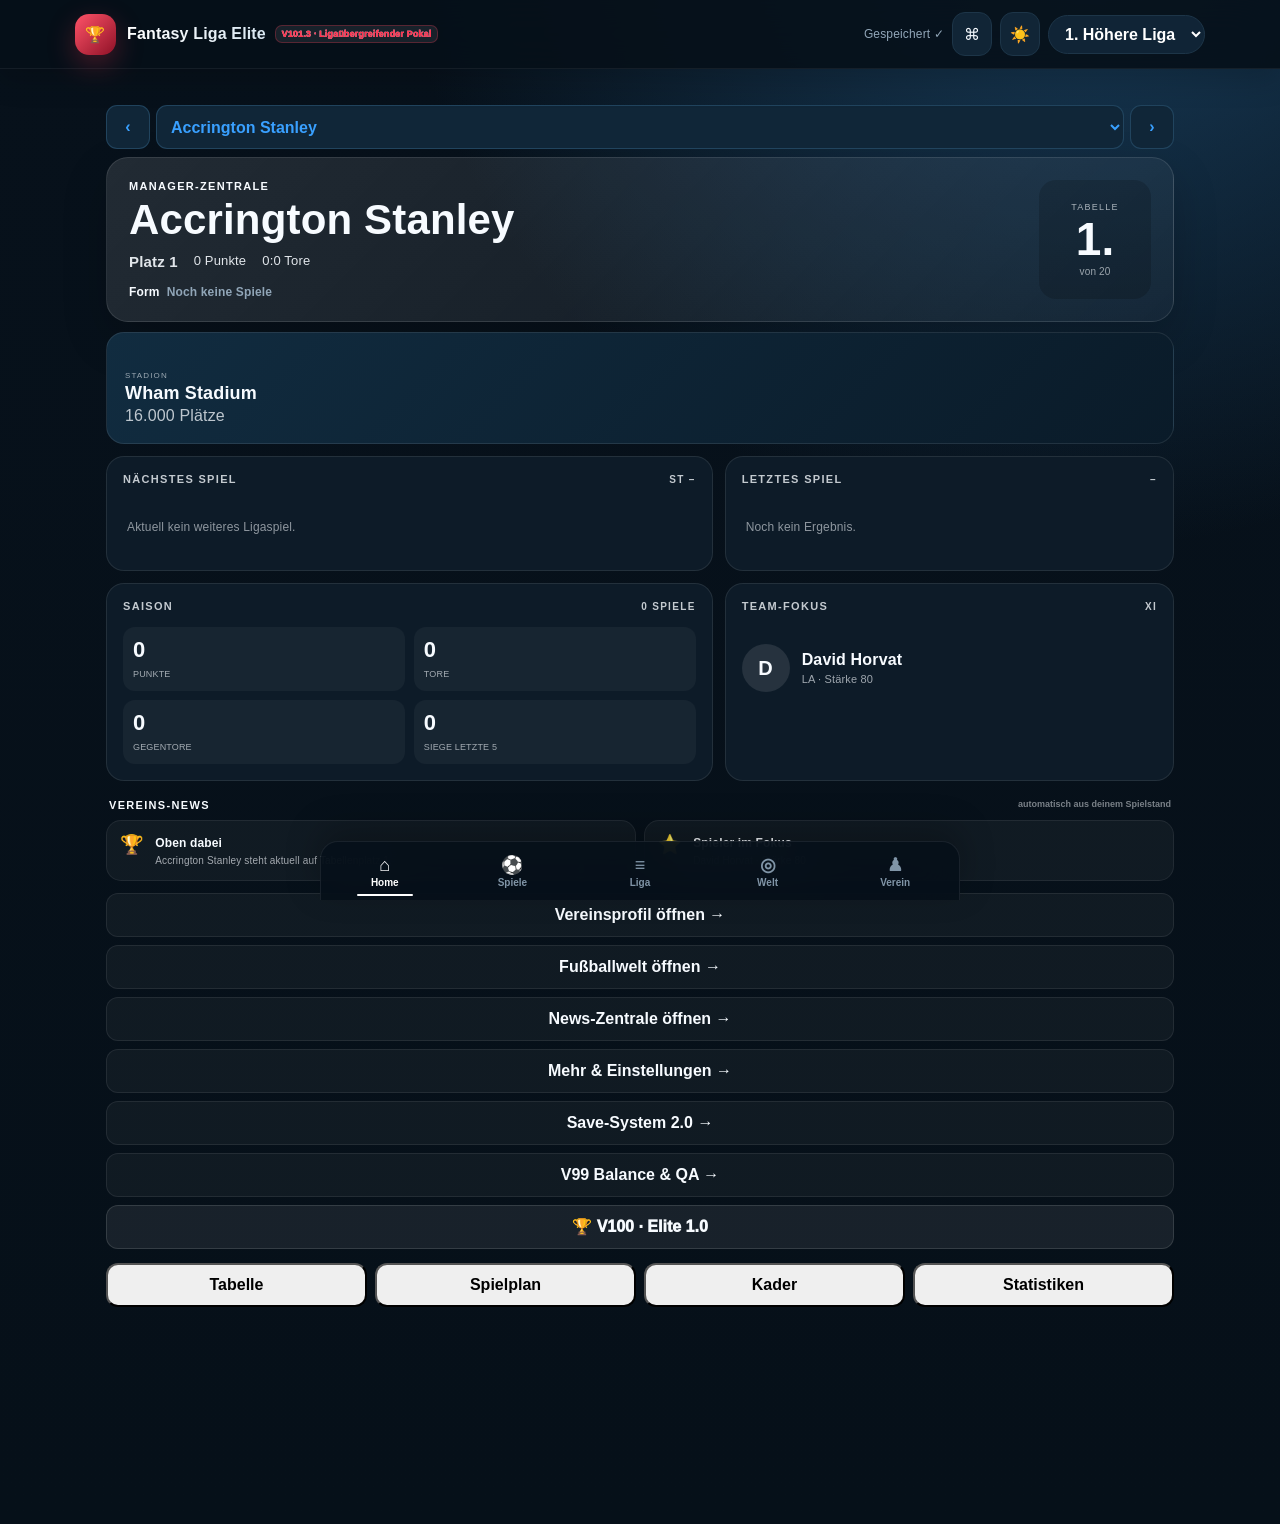
==== commit ba64bbf3: "Add files via upload" ====
--- a/index.html
+++ b/index.html
@@ -1,275 +1,42 @@
 <!doctype html>
 <html lang="de">
 <head>
-<meta charset="utf-8">
-<meta name="viewport" content="width=device-width,initial-scale=1,viewport-fit=cover">
-<meta name="theme-color" content="#061426">
-<title>Projekt Nizza V14 – Trainings-Check</title>
-<style>
-:root{--bg:#03101e;--panel:#0c2542;--panel2:#123453;--line:#2b4f70;--text:#f4f8fc;--muted:#9fb3c9;--accent:#2edcc0;--blue:#2aa8ff;--yellow:#ffd400;--red:#ff6176;--green:#37d58b;--radius:22px}
-*{box-sizing:border-box}html,body{margin:0;min-height:100%;background:linear-gradient(#061426,#020912);color:var(--text);font-family:-apple-system,BlinkMacSystemFont,"Segoe UI",sans-serif}body{padding-bottom:92px}button,input,select,textarea{font:inherit}.top{position:sticky;top:0;z-index:20;padding:18px 20px;background:rgba(4,16,30,.96);border-bottom:1px solid var(--line);display:flex;align-items:center;justify-content:space-between}.eyebrow{font-size:.72rem;letter-spacing:.22em;font-weight:800;color:#aac0d8}.top h1{margin:6px 0 0;font-size:1.45rem}.top h1 b{color:var(--accent)}.round{width:54px;height:54px;border:0;border-radius:50%;font-size:2rem;background:linear-gradient(135deg,var(--blue),var(--accent));color:#04101f;font-weight:900}main{max-width:900px;margin:auto;padding:16px}.view{display:none}.view.active{display:block}.card,.team-card,.stage-card{background:linear-gradient(160deg,var(--panel2),var(--panel));border:1px solid var(--line);border-radius:var(--radius);padding:18px;margin-bottom:14px}.section-head{display:flex;align-items:center;justify-content:space-between;gap:12px;margin-bottom:12px}.section-head h2,.section-head h3{margin:0}.muted{color:var(--muted)}.primary,.secondary,.danger,.tab,.icon{border:0;border-radius:14px;padding:12px 15px;color:white}.primary{background:linear-gradient(135deg,var(--blue),var(--accent));font-weight:800}.secondary{background:#122d4a;border:1px solid var(--line)}.danger{background:#4b1b29;color:#ffd0d7}.icon{width:44px;height:44px;padding:0;background:#153250;font-size:1.25rem}.bottom{position:fixed;z-index:25;bottom:0;left:0;right:0;display:grid;grid-template-columns:repeat(5,1fr);background:#061426;border-top:1px solid var(--line);padding:9px 5px calc(9px + env(safe-area-inset-bottom))}.bottom button{border:0;background:none;color:#8399b2;display:flex;flex-direction:column;align-items:center;gap:4px}.bottom button.active{color:var(--accent);font-weight:800}.tabs{display:flex;gap:8px;overflow:auto;margin:12px 0}.tab{background:#102b48;border:1px solid var(--line);white-space:nowrap}.tab.active{background:var(--blue)}.stats{display:grid;grid-template-columns:repeat(3,1fr);gap:9px}.stat{background:#071a2d;border:1px solid var(--line);border-radius:16px;padding:13px}.stat small{display:block;color:var(--muted)}.stat strong{font-size:1.25rem}.empty{text-align:center;color:var(--muted);padding:28px;border:1px dashed #3a5e7d;border-radius:18px}.team-card{border-left:8px solid var(--team,#2aa8ff)}.rider-grid{display:grid;grid-template-columns:repeat(auto-fit,minmax(150px,1fr));gap:10px}.rider{background:#09213a;border:1px solid var(--line);border-left:7px solid #7f8fa3;border-radius:16px;padding:13px}.rider.gc{border-left-color:var(--yellow)}.rider.climber{border-left-color:var(--red)}.rider.helper{border-left-color:var(--blue)}.rider.sprinter{border-left-color:var(--green)}.rider strong{display:block}.rider span{color:var(--muted);font-size:.85rem}.stage-card{display:flex;justify-content:space-between;align-items:center;gap:12px}.stage-card h3{margin:0 0 5px}.class-row{display:grid;grid-template-columns:42px 1fr auto;gap:10px;align-items:center;padding:13px 0;border-bottom:1px solid var(--line)}.class-row .rank{font-weight:900;font-size:1.15rem}.class-row small{display:block;color:var(--muted);margin-top:3px}.class-row .value{text-align:right;font-weight:800;white-space:nowrap}.modal{width:min(94vw,650px);max-height:90vh;overflow:auto;border:1px solid var(--line);border-radius:24px;background:#091f36;color:white;padding:20px}.modal.full{width:100vw;height:100dvh;max-width:none;max-height:none;border-radius:0;border:0;margin:0;padding:0}.modal::backdrop{background:rgba(0,0,0,.78)}.modal-head{display:flex;justify-content:space-between;align-items:center;gap:12px}.modal-head h2{margin:0}.full-head{position:sticky;top:0;z-index:5;background:#061426;border-bottom:1px solid var(--line);padding:17px;display:flex;justify-content:space-between;align-items:center}.full-body{padding:16px;max-width:760px;margin:auto}.full-tabs{position:sticky;top:78px;z-index:4;background:#061426;border-bottom:1px solid var(--line);padding:9px 14px;display:flex;gap:8px;overflow:auto}label{display:block;color:#bfd0e2;font-weight:700;margin:12px 0}input,select,textarea{width:100%;margin-top:7px;padding:13px;border-radius:13px;border:1px solid #365d7e;background:#05182a;color:white}.grid2{display:grid;grid-template-columns:1fr 1fr;gap:10px}.actions{display:flex;gap:8px;flex-wrap:wrap;margin-top:15px}.picker-team{margin-bottom:16px}.picker-team h3{margin:0 0 9px}.picker-rider{width:100%;text-align:left;background:#0b2845;border:1px solid var(--line);border-radius:15px;color:white;padding:13px;margin-bottom:8px}.mapbox{background:#082039;border:1px solid var(--line);border-radius:20px;padding:14px}.route{height:14px;background:#1a3c58;border-radius:99px;overflow:hidden;margin:18px 0}.route span{display:block;height:100%;background:linear-gradient(90deg,var(--blue),var(--accent))}.mapline{position:relative;height:130px;margin-top:12px}.mapline:before{content:"";position:absolute;left:6%;right:6%;top:64px;height:7px;border-radius:99px;background:#254761}.mapline .done{position:absolute;left:6%;top:64px;height:7px;border-radius:99px;background:var(--accent)}.mapline .bike{position:absolute;top:37px;transform:translateX(-50%);font-size:28px}.mapline .p{position:absolute;top:54px;width:22px;height:22px;border:4px solid var(--accent);background:white;border-radius:50%;transform:translateX(-50%)}.mapline .label{position:absolute;top:88px;transform:translateX(-50%);font-size:.72rem;color:var(--muted)}
-
-/* Trainingskalender */
-.calendar-shell{background:linear-gradient(160deg,var(--panel2),var(--panel));border:1px solid var(--line);border-radius:var(--radius);padding:16px}
-.calendar-top{display:flex;align-items:flex-start;justify-content:space-between;gap:12px;margin-bottom:14px}.calendar-top h2{margin:4px 0 0}.calendar-modes{display:flex;gap:8px;overflow:auto;margin:0 0 12px}.calendar-nav{display:grid;grid-template-columns:48px 1fr 48px;gap:8px;align-items:center;margin-bottom:14px}.calendar-nav button{height:46px}.calendar-period{text-align:center;font-weight:850;font-size:1.05rem}.week-list{display:grid;gap:11px}.day-card{background:#082039;border:1px solid var(--line);border-radius:18px;padding:13px;display:grid;grid-template-columns:74px 1fr;gap:13px;align-items:stretch;cursor:pointer}.day-card.today{border-color:var(--accent);box-shadow:0 0 0 2px rgba(46,220,192,.15)}.day-card.selected{background:#0d2d4d}.day-date{background:#06172a;border:1px solid #284c6c;border-radius:15px;padding:10px 8px;text-align:center;display:flex;flex-direction:column;justify-content:center}.day-date small{color:var(--muted);font-weight:800;text-transform:uppercase}.day-date strong{font-size:1.65rem;line-height:1.05}.day-date span{font-size:.74rem;color:var(--muted)}.day-events{display:grid;gap:8px;min-width:0}.training-chip{width:100%;text-align:left;color:white;background:#103252;border:1px solid #355d7f;border-radius:14px;padding:11px}.training-chip.done{border-color:var(--green);background:#0b3a38}.training-chip strong{display:block;font-size:1rem;white-space:nowrap;overflow:hidden;text-overflow:ellipsis}.training-chip small{display:block;color:var(--muted);margin-top:5px}.day-empty{display:flex;align-items:center;justify-content:space-between;gap:10px;color:var(--muted);min-height:70px}.day-empty .secondary{flex:0 0 auto}.day-detail{background:#082039;border:1px solid var(--line);border-radius:20px;padding:18px}.day-detail h3{font-size:1.35rem;margin:6px 0 8px}.detail-date{font-size:1.05rem;font-weight:850}.detail-meta{display:flex;flex-wrap:wrap;gap:8px;margin:12px 0}.pill{background:#061a2d;border:1px solid var(--line);border-radius:999px;padding:7px 10px;color:#cfe0ef;font-size:.86rem}.detail-text{line-height:1.55;color:#d8e5f1}.month-weekdays,.month-grid{display:grid;grid-template-columns:repeat(7,1fr);gap:6px}.month-weekdays{margin-bottom:6px}.month-weekdays div{text-align:center;color:var(--muted);font-size:.72rem;font-weight:850}.month-cell{min-height:78px;border:1px solid var(--line);border-radius:12px;background:#071a2d;color:white;padding:7px;text-align:left;overflow:hidden}.month-cell.blank{opacity:.18;pointer-events:none}.month-cell.today{border-color:var(--accent)}.month-cell.selected{background:#123b60}.month-number{display:block;font-weight:850;margin-bottom:5px}.month-event{display:block;font-size:.64rem;line-height:1.15;padding:3px 4px;border-radius:6px;background:#12436b;white-space:nowrap;overflow:hidden;text-overflow:ellipsis;margin-top:3px}.month-event.done{background:#12604f}.calendar-legend{margin-top:12px;color:var(--muted);font-size:.8rem}.status-badge{display:inline-flex;align-items:center;gap:5px;border-radius:999px;padding:5px 9px;font-size:.78rem;font-weight:800;background:#153250;color:#cddceb}.status-badge.done{background:#125449;color:#aaf3df}.training-form-hint{margin:-3px 0 10px;color:var(--muted);font-size:.84rem}
-.training-row{display:grid;grid-template-columns:minmax(0,1fr) auto;gap:8px;align-items:stretch}.quick-check{width:46px;min-width:46px;border:1px solid #3a6687;border-radius:14px;background:#0a2742;color:#9fb3c9;font-weight:950;font-size:1.15rem;display:grid;place-items:center}.quick-check.done{background:#11604d;border-color:#2edcc0;color:#d7fff5;box-shadow:0 0 0 1px rgba(46,220,192,.2) inset}.quick-check:hover{filter:brightness(1.08)}
-.day-card.done-day{border-color:#2edcc0;background:linear-gradient(160deg,#0f4a42,#0a2f37)}.day-card.done-day .day-date{border-color:#2edcc0;background:#0a332e}.day-card.missed-day{border-color:#804252}.day-card.missed-day .day-date{border-color:#714050}.day-card .done-mark{display:inline-flex;align-items:center;gap:5px;color:#aef7e4;font-size:.76rem;font-weight:900;margin-top:5px}
-.month-cell.done-day{background:linear-gradient(160deg,#12604f,#0b3a38);border-color:#2edcc0;box-shadow:0 0 0 1px rgba(46,220,192,.16) inset}.month-cell.done-day .month-number{color:#eafff8}.month-cell.partial-day{border-color:#45a99a}.month-cell.missed-day{border-color:#7a4050;background:#251923}.month-check{float:right;color:#baffea;font-weight:950;font-size:.92rem}.month-event.pending{background:#12436b}.month-event.missed{background:#592837}
-.training-progress{margin:10px 0 14px;background:#071a2d;border:1px solid var(--line);border-radius:16px;padding:11px 12px}.training-progress-top{display:flex;justify-content:space-between;align-items:center;gap:10px;font-size:.84rem}.training-progress-top b{font-size:.92rem}.training-progress-track{height:9px;background:#173650;border-radius:99px;overflow:hidden;margin-top:9px}.training-progress-track span{display:block;height:100%;background:linear-gradient(90deg,#22bd9f,#42e1c2);border-radius:99px}.training-progress small{display:block;color:var(--muted);margin-top:7px}.calendar-legend .legend-dot{display:inline-block;width:9px;height:9px;border-radius:50%;margin:0 5px 0 10px;vertical-align:middle}.legend-dot.planned{background:#2aa8ff}.legend-dot.done{background:#37d58b}.legend-dot.missed{background:#a85165}
-
-.pool-toolbar{display:flex;gap:9px;flex-wrap:wrap}.pool-summary{display:grid;grid-template-columns:repeat(2,1fr);gap:10px;margin-bottom:14px}.pool-option{display:grid;grid-template-columns:auto 1fr;gap:12px;align-items:center;background:#082039;border:1px solid var(--line);border-radius:17px;padding:13px;margin-bottom:10px}.pool-option input{width:24px;height:24px;margin:0}.pool-option strong{display:block}.pool-option small{display:block;color:var(--muted);margin-top:3px}.team-actions{display:flex;gap:7px;flex-wrap:wrap}.rider button{margin-top:9px}.mini-danger{border:0;border-radius:10px;background:#4b1b29;color:#ffd0d7;padding:7px 9px}.pool-note{background:#071a2d;border:1px solid var(--line);border-radius:15px;padding:12px;color:var(--muted);margin-bottom:14px}.team-selected{display:inline-flex;align-items:center;gap:6px;background:#0f4a43;color:#baf8e8;border-radius:999px;padding:5px 9px;font-size:.78rem;font-weight:800}.team-not-selected{display:inline-flex;align-items:center;gap:6px;background:#172e47;color:#b8c8d8;border-radius:999px;padding:5px 9px;font-size:.78rem;font-weight:800}.row-between{display:flex;justify-content:space-between;gap:10px;align-items:center}.compact-actions{display:flex;gap:6px;flex-wrap:wrap}.compact-actions button{padding:9px 11px}.checkbox-list{display:grid;gap:9px}.checkbox-list label{margin:0}.danger-zone{margin-top:18px;padding-top:15px;border-top:1px solid var(--line)}
-@media(max-width:560px){.calendar-top{align-items:center}.calendar-top .primary{padding:11px 12px}.day-card{grid-template-columns:66px 1fr;padding:11px}.day-date strong{font-size:1.45rem}.month-cell{min-height:68px;padding:5px}.month-event{font-size:.58rem}.calendar-shell{padding:13px}}
-@media(max-width:560px){.stats{grid-template-columns:1fr 1fr}.grid2{grid-template-columns:1fr}.top h1{font-size:1.25rem}.rider-grid{grid-template-columns:1fr 1fr}}
-
-/* Durchgängige Bearbeiten-/Löschen-/Zurück-Navigation */
-.header-actions,.row-actions,.entry-actions{display:flex;align-items:center;gap:8px;flex-wrap:wrap}
-.full-head .header-main{display:flex;align-items:center;gap:10px;min-width:0}
-.full-head .header-title{min-width:0}.full-head .header-title h2{white-space:nowrap;overflow:hidden;text-overflow:ellipsis;max-width:48vw}
-.back-btn{background:#153250;border:1px solid var(--line);color:white}
-.edit-btn{background:#153250;border:1px solid var(--line);color:#d7e7f6}
-.delete-btn{background:#4b1b29;border:1px solid #7a2b3f;color:#ffd8df}
-.stage-list-item{display:grid;grid-template-columns:1fr auto;gap:10px;align-items:center;background:linear-gradient(160deg,var(--panel2),var(--panel));border:1px solid var(--line);border-radius:var(--radius);padding:14px;margin-bottom:12px}
-.stage-open{border:0;background:none;color:white;text-align:left;padding:2px;min-width:0}.stage-open h3{margin:4px 0}.stage-open span{display:block}
-.stage-actions{display:flex;gap:7px}.stage-actions button{width:42px;height:42px;padding:0}
-.class-row.editable{grid-template-columns:42px minmax(0,1fr) auto auto}.entry-actions{justify-content:flex-end}.entry-actions button{width:38px;height:38px;padding:0;border-radius:11px}
-.rider-actions{display:flex;gap:7px;margin-top:9px}.rider-actions button{flex:1;margin:0;padding:8px 9px}
-.manage-strip{display:flex;gap:8px;flex-wrap:wrap;margin-top:14px;padding-top:14px;border-top:1px solid var(--line)}
-.confirm-note{background:#381a25;border:1px solid #6e3041;border-radius:14px;padding:12px;color:#ffd5dd;margin:12px 0}
-@media(max-width:560px){.class-row.editable{grid-template-columns:34px minmax(0,1fr) auto}.class-row.editable .entry-actions{grid-column:2/4;justify-content:flex-start}.full-head .header-title h2{max-width:38vw}.section-head{align-items:flex-start}.section-head>.compact-actions{justify-content:flex-end}}
-
-/* Tour-de-France-Manager */
-.jersey-grid{display:grid;grid-template-columns:repeat(2,minmax(0,1fr));gap:10px;margin-bottom:14px}.jersey{border-radius:18px;padding:14px;border:1px solid var(--line);min-height:105px;display:flex;flex-direction:column;justify-content:space-between}.jersey small{font-weight:900;letter-spacing:.05em;text-transform:uppercase}.jersey strong{font-size:1.05rem}.jersey span{font-size:.8rem}.jersey.yellow{background:#f4d80a;color:#171300;border-color:#f4d80a}.jersey.green{background:#18a95b;color:white;border-color:#30cf78}.jersey.white{background:#f4f5f6;color:#101820;border-color:white}.jersey.polka{background-color:#fff;color:#161616;border-color:#fff;background-image:radial-gradient(circle at 15px 15px,#e42731 0 7px,transparent 8px),radial-gradient(circle at 48px 45px,#e42731 0 6px,transparent 7px);background-size:62px 62px}.stage-badge{display:inline-flex;align-items:center;gap:6px;border:1px solid var(--line);background:#09213a;border-radius:999px;padding:5px 9px;font-size:.75rem;font-weight:800;color:#d7e7f6;margin-top:7px}.tour-meta{display:flex;gap:8px;flex-wrap:wrap;margin:8px 0 0}.tour-meta .pill{margin:0}.leader-strip{display:grid;grid-template-columns:repeat(2,minmax(0,1fr));gap:9px;margin-bottom:14px}.leader-box{background:#071a2d;border:1px solid var(--line);border-radius:16px;padding:12px}.leader-box small{display:block;color:var(--muted);margin-bottom:5px}.leader-box strong{display:block}.class-title{display:flex;align-items:center;gap:9px}.class-dot{width:13px;height:13px;border-radius:50%;display:inline-block}.class-dot.yellow{background:#f4d80a}.class-dot.green{background:#18a95b}.class-dot.red{background:#e42731}.class-dot.white{background:#fff;border:1px solid #bbb}.team-class-row{display:grid;grid-template-columns:42px 1fr auto;gap:10px;align-items:center;padding:13px 0;border-bottom:1px solid var(--line)}.team-class-row .rank{font-weight:900;font-size:1.15rem}.team-class-row small{display:block;color:var(--muted);margin-top:3px}.team-class-row .value{text-align:right;font-weight:800;white-space:nowrap}.stage-summary{display:grid;grid-template-columns:repeat(3,1fr);gap:8px;margin:11px 0}.stage-summary>div{background:#071a2d;border:1px solid var(--line);border-radius:13px;padding:10px}.stage-summary small{display:block;color:var(--muted)}.stage-summary strong{display:block;margin-top:3px}.same-time-note{background:#082c46;border:1px solid #285b80;border-radius:14px;padding:11px;color:#cfe4f7;margin:10px 0}.subtle{font-size:.82rem;color:var(--muted)}
-@media(max-width:560px){.jersey-grid,.leader-strip{grid-template-columns:1fr 1fr}.stage-summary{grid-template-columns:1fr}.jersey{min-height:95px;padding:12px}}
-</style>
+  <meta charset="utf-8">
+  <meta name="viewport" content="width=device-width,initial-scale=1,viewport-fit=cover,user-scalable=no">
+  <meta name="theme-color" content="#071019">
+  <meta name="apple-mobile-web-app-capable" content="yes">
+  <meta name="apple-mobile-web-app-status-bar-style" content="black-translucent">
+  <meta name="apple-mobile-web-app-title" content="Liga Studio">
+  <title>Fantasy Liga Elite 1.0</title>
+  <link rel="manifest" href="./manifest.webmanifest?v=632">
+  <link rel="apple-touch-icon" href="./icon-192.png?v=632">
+  <link rel="stylesheet" href="./styles1014.css?v=101.4">
 </head>
 <body>
-<header class="top"><div><div class="eyebrow">DEINE RADSPORT-KARRIERE</div><h1>Projekt Nizza <b>V14 Trainings-Check</b></h1></div><button id="quick" class="round">+</button></header>
-<main>
-<section id="view-start" class="view active"></section>
-<section id="view-training" class="view"></section>
-<section id="view-map" class="view"></section>
-<section id="view-tours" class="view"></section>
-<section id="view-stats" class="view"></section>
-</main>
-<nav class="bottom">
-<button data-view="start" class="active"><span>⌂</span>Start</button><button data-view="training"><span>▦</span>Training</button><button data-view="map"><span>◎</span>Karte</button><button data-view="tours"><span>♛</span>Touren</button><button data-view="stats"><span>▥</span>Statistik</button>
-</nav>
-<dialog id="modal" class="modal"></dialog>
-<script>
-'use strict';
-const $=(s,r=document)=>r.querySelector(s), $$=(s,r=document)=>[...r.querySelectorAll(s)];
-const KEY='projekt-nizza-v12-fix2';
-const uid=()=>Date.now().toString(36)+Math.random().toString(36).slice(2,8);
-const esc=s=>String(s??'').replace(/[&<>"]/g,c=>({'&':'&amp;','<':'&lt;','>':'&gt;','"':'&quot;'}[c]));
-const roleLabel={gc:'Gesamtfahrer',climber:'Bergfahrer',helper:'Helfer',sprinter:'Sprinter'};
-const stageTypeLabel={flat:'Flachetappe',hilly:'Hügelige Etappe',mountain:'Bergetappe',tt:'Zeitfahren'};
-let state=load();
-let trainingMode='week';
-const todayLocal=()=>{const d=new Date();return `${d.getFullYear()}-${String(d.getMonth()+1).padStart(2,'0')}-${String(d.getDate()).padStart(2,'0')}`};
-const parseLocalDate=s=>{const [y,m,d]=String(s).split('-').map(Number);return new Date(y,m-1,d)};
-const localIso=d=>`${d.getFullYear()}-${String(d.getMonth()+1).padStart(2,'0')}-${String(d.getDate()).padStart(2,'0')}`;
-const addDays=(d,n)=>{const x=new Date(d);x.setDate(x.getDate()+n);return x};
-const startMonday=d=>{const x=new Date(d);const day=(x.getDay()+6)%7;x.setDate(x.getDate()-day);x.setHours(0,0,0,0);return x};
-let trainingAnchor=parseLocalDate(todayLocal());
-let selectedTrainingDate=todayLocal();
-function fresh(){return{trainings:[],teamPool:[],tours:[],activeTourId:null}}
-function migrate(raw){
- const out=Object.assign(fresh(),raw&&typeof raw==='object'?raw:{});
- if(!Array.isArray(out.trainings))out.trainings=[];out.trainings=out.trainings.filter(Boolean).map(x=>({...x,id:x.id||uid(),date:x.date||'',title:x.title||'Training',type:x.type||'Sonstiges',zone:x.zone||'',km:+x.km||0,hm:+x.hm||0,min:+x.min||0,details:x.details||'',done:!!x.done,completedAt:x.done?(x.completedAt||''):''}));
- if(!Array.isArray(out.teamPool))out.teamPool=[];
- if(!Array.isArray(out.tours))out.tours=[];
- const poolById=new Map();
- out.teamPool=out.teamPool.filter(Boolean).map(team=>{team.id=team.id||uid();team.name=team.name||'Team';team.color=team.color||'#2aa8ff';if(!Array.isArray(team.riders))team.riders=[];team.riders=team.riders.filter(Boolean).map(r=>({id:r.id||uid(),name:r.name||'Fahrer',role:roleLabel[r.role]?r.role:'helper',nationality:r.nationality||'',birthYear:+r.birthYear||0}));poolById.set(team.id,team);return team});
- for(const tour of out.tours){
-  tour.id=tour.id||uid();tour.name=tour.name||'Tour';tour.startDate=tour.startDate||'';if(!Array.isArray(tour.stages))tour.stages=[];if(!Array.isArray(tour.teamIds))tour.teamIds=[];
-  if(Array.isArray(tour.teams)){
-   for(const legacy of tour.teams){
-    if(!legacy)continue;legacy.id=legacy.id||uid();legacy.name=legacy.name||'Team';legacy.color=legacy.color||'#2aa8ff';if(!Array.isArray(legacy.riders))legacy.riders=[];
-    legacy.riders=legacy.riders.map(r=>({id:r.id||uid(),name:r.name||'Fahrer',role:roleLabel[r.role]?r.role:'helper',nationality:r.nationality||'',birthYear:+r.birthYear||0}));
-    if(!poolById.has(legacy.id)){out.teamPool.push(legacy);poolById.set(legacy.id,legacy)}
-    if(!tour.teamIds.includes(legacy.id))tour.teamIds.push(legacy.id);
-   }
-   delete tour.teams;
-  }
-  tour.teamIds=tour.teamIds.filter(id=>poolById.has(id));
-  for(const stage of tour.stages){stage.id=stage.id||uid();stage.name=stage.name||'Etappe';stage.date=stage.date||'';stage.type=stage.type||'flat';stage.distance=+stage.distance||0;if(!Array.isArray(stage.results))stage.results=[];if(!Array.isArray(stage.mountain))stage.mountain=[];if(!Array.isArray(stage.sprint))stage.sprint=[]}
- }
- if(out.activeTourId&&!out.tours.some(t=>t.id===out.activeTourId))out.activeTourId=out.tours[0]?.id||null;
- return out;
-}
-function load(){try{return migrate(JSON.parse(localStorage.getItem(KEY)))}catch{return fresh()}}
-function save(){state=migrate(state);localStorage.setItem(KEY,JSON.stringify(state));renderAll()}
-function modal(html,full=false){const d=$('#modal');d.className='modal'+(full?' full':'');d.innerHTML=html;if(!d.open)d.showModal();$$('[data-close]',d).forEach(b=>b.onclick=()=>d.close())}
-function show(view){$$('.view').forEach(v=>v.classList.toggle('active',v.id==='view-'+view));$$('.bottom button').forEach(b=>b.classList.toggle('active',b.dataset.view===view));renderAll()}
-$$('.bottom button').forEach(b=>b.onclick=()=>show(b.dataset.view));
-$('#quick').onclick=()=>{const active=$('.bottom button.active')?.dataset.view||'start';if(active==='tours')openTourForm();else openTrainingForm(null,active==='training'?selectedTrainingDate:todayLocal())};
-function totals(){return state.trainings.filter(x=>x.done).reduce((a,x)=>{a.km+=+x.km||0;a.hm+=+x.hm||0;a.min+=+x.min||0;return a},{km:0,hm:0,min:0})}
-function renderAll(){renderStart();renderTraining();renderMap();renderTours();renderStats()}
-function renderStart(){const t=totals(),tour=activeTour();$('#view-start').innerHTML=`<article class="card"><div class="eyebrow">HEUTE IM BLICK</div><h2>${state.trainings.length?'Dein Plan steht':'Noch kein Training geplant'}</h2><p class="muted">Training, virtuelle Reise und deine Rundfahrten an einem Ort.</p><div class="stats"><div class="stat"><small>Kilometer</small><strong>${t.km.toFixed(0)}</strong></div><div class="stat"><small>Höhenmeter</small><strong>${t.hm.toFixed(0)}</strong></div><div class="stat"><small>Aktive Tour</small><strong>${esc(tour?.name||'–')}</strong></div></div></article><article class="card"><div class="section-head"><h3>Nächster Schritt</h3></div><button class="primary" onclick="show('training')">Training öffnen</button> <button class="secondary" onclick="show('tours')">Touren öffnen</button></article>`}
-function openTrainingForm(x=null,presetDate=null){
- const date=x?.date||presetDate||selectedTrainingDate||todayLocal();
- modal(`<div class="modal-head"><h2>${x?'Training bearbeiten':'Training anlegen'}</h2><button data-close class="icon">×</button></div><form id="trainingForm"><label>Datum<input id="trDate" type="date" value="${date}" required></label><label>Titel<input id="trTitle" value="${esc(x?.title||'')}" placeholder="z. B. Grundlagenfahrt" required></label><div class="grid2"><label>Art<select id="trType"><option ${x?.type==='Grundlage'?'selected':''}>Grundlage</option><option ${x?.type==='Lange Fahrt'?'selected':''}>Lange Fahrt</option><option ${x?.type==='Sweetspot'?'selected':''}>Sweetspot</option><option ${x?.type==='Bergtraining'?'selected':''}>Bergtraining</option><option ${x?.type==='Regeneration'?'selected':''}>Regeneration</option><option ${x?.type==='Fußball'?'selected':''}>Fußball</option><option ${x?.type==='Kraft'?'selected':''}>Kraft</option><option ${x?.type==='Mobility'?'selected':''}>Mobility</option><option ${x?.type==='Ruhetag'?'selected':''}>Ruhetag</option><option ${x?.type==='Sonstiges'?'selected':''}>Sonstiges</option></select></label><label>Zone / Intensität<input id="trZone" value="${esc(x?.zone||'')}" placeholder="z. B. Z2"></label></div><div class="grid2"><label>Kilometer<input id="trKm" type="number" step="0.1" min="0" value="${x?.km||0}"></label><label>Höhenmeter<input id="trHm" type="number" min="0" value="${x?.hm||0}"></label></div><label>Dauer Minuten<input id="trMin" type="number" min="0" value="${x?.min||0}"></label><label>Details<textarea id="trDetails" rows="4" placeholder="Was genau ist geplant?">${esc(x?.details||'')}</textarea></label><label style="display:flex;align-items:center;gap:10px"><input id="trDone" type="checkbox" ${x?.done?'checked':''} style="width:auto;margin:0"> Training erledigt</label><p class="training-form-hint">Plan und tatsächliche Einheit bleiben in diesem einen Eintrag.</p><div class="actions"><button class="primary">Speichern</button>${x?'<button type="button" id="delTraining" class="danger">Löschen</button>':''}</div></form>`);
- $('#trainingForm').onsubmit=e=>{e.preventDefault();const done=$('#trDone').checked;const obj={id:x?.id||uid(),date:$('#trDate').value,title:$('#trTitle').value.trim(),type:$('#trType').value,zone:$('#trZone').value.trim(),km:+$('#trKm').value||0,hm:+$('#trHm').value||0,min:+$('#trMin').value||0,details:$('#trDetails').value.trim(),done,completedAt:done?(x?.completedAt||new Date().toISOString()):''};const duplicate=state.trainings.find(a=>a.date===obj.date&&a.id!==obj.id);if(duplicate&&!confirm(`Am ${obj.date} gibt es schon "${duplicate.title}". Dieses Training ersetzen?`))return;state.trainings=state.trainings.filter(a=>a.id!==obj.id&&a.id!==duplicate?.id);state.trainings.push(obj);selectedTrainingDate=obj.date;trainingAnchor=parseLocalDate(obj.date);$('#modal').close();save();show('training')};
- if(x)$('#delTraining').onclick=()=>{if(!confirm('Training wirklich löschen?'))return;state.trainings=state.trainings.filter(a=>a.id!==x.id);$('#modal').close();save()}
-}
-function trainingsOn(date){return state.trainings.filter(x=>x.date===date).sort((a,b)=>a.title.localeCompare(b.title,'de'))}
-function dayName(date,full=false){return new Intl.DateTimeFormat('de-DE',{weekday:full?'long':'short'}).format(date)}
-function fullDate(date){return new Intl.DateTimeFormat('de-DE',{weekday:'long',day:'2-digit',month:'long',year:'numeric'}).format(date)}
-function monthTitle(date){return new Intl.DateTimeFormat('de-DE',{month:'long',year:'numeric'}).format(date)}
-function metricText(x){const bits=[];if(x.type)bits.push(x.type);if(x.min)bits.push(`${x.min} Min`);if(x.zone)bits.push(x.zone);if(x.km)bits.push(`${x.km} km`);if(x.hm)bits.push(`${x.hm} hm`);return bits.join(' · ')||'Details öffnen'}
-function isPastIso(iso){return iso<todayLocal()}
-function trainingStatusForDate(iso,events=trainingsOn(iso)){if(!events.length)return'empty';if(events.every(x=>x.done))return'done';if(events.some(x=>x.done))return'partial';return isPastIso(iso)?'missed':'planned'}
-function toggleTrainingDone(id){const x=state.trainings.find(t=>t.id===id);if(!x)return;x.done=!x.done;x.completedAt=x.done?new Date().toISOString():'';save()}
-function trainingChip(x){return `<div class="training-row"><button class="training-chip ${x.done?'done':''}" data-tr="${x.id}"><strong>${esc(x.title)}</strong><small>${esc(metricText(x))}${x.done?' · ✓ erledigt':''}</small></button><button class="quick-check ${x.done?'done':''}" data-toggle-done="${x.id}" aria-label="${x.done?'Als offen markieren':'Training abhaken'}" title="${x.done?'Wieder öffnen':'Erledigt'}">${x.done?'✓':'○'}</button></div>`}
-function dayCard(date){const iso=localIso(date),events=trainingsOn(iso),today=iso===todayLocal(),selected=iso===selectedTrainingDate,status=trainingStatusForDate(iso,events);return `<article class="day-card ${today?'today':''} ${selected?'selected':''} ${status==='done'?'done-day':''} ${status==='missed'?'missed-day':''}" data-day-open="${iso}"><div class="day-date"><small>${esc(dayName(date))}</small><strong>${String(date.getDate()).padStart(2,'0')}</strong><span>${String(date.getMonth()+1).padStart(2,'0')}.${date.getFullYear()}</span>${status==='done'?'<span class="done-mark">✓ geschafft</span>':''}</div><div class="day-events">${events.length?events.map(trainingChip).join(''):`<div class="day-empty"><span>Kein Training geplant</span><button class="secondary" data-add-date="${iso}">+ Eintragen</button></div>`}</div></article>`}
-function dayDetail(date){const iso=localIso(date),events=trainingsOn(iso);return `<div class="detail-date">${esc(fullDate(date))}</div>${events.length?events.map(x=>`<article class="day-detail ${x.done?'done-day':''}"><div class="section-head"><div><span class="status-badge ${x.done?'done':''}">${x.done?'✓ Erledigt':'Geplant'}</span><h3>${esc(x.title)}</h3></div><div class="row-actions"><button class="icon edit-btn" data-tr="${x.id}" aria-label="Bearbeiten">✎</button><button class="icon delete-btn" data-del-tr="${x.id}" aria-label="Löschen">⌫</button></div></div><div class="detail-meta">${x.type?`<span class="pill">${esc(x.type)}</span>`:''}${x.zone?`<span class="pill">${esc(x.zone)}</span>`:''}${x.min?`<span class="pill">${x.min} Min</span>`:''}${x.km?`<span class="pill">${x.km} km</span>`:''}${x.hm?`<span class="pill">${x.hm} hm</span>`:''}</div>${x.details?`<p class="detail-text">${esc(x.details)}</p>`:'<p class="muted">Keine Details eingetragen.</p>'}<div class="actions"><button class="${x.done?'secondary':'primary'}" data-toggle-done="${x.id}">${x.done?'↩ Wieder öffnen':'✓ Training abhaken'}</button><button class="secondary" data-tr="${x.id}">Bearbeiten</button><button class="danger" data-del-tr="${x.id}">Löschen</button></div></article>`).join(''):`<div class="empty"><h3>Kein Training geplant</h3><p>Lege für diesen Tag deine Einheit an.</p><button class="primary" data-add-date="${iso}">+ Training anlegen</button></div>`}`}
-function monthGrid(date){const y=date.getFullYear(),m=date.getMonth(),first=new Date(y,m,1),last=new Date(y,m+1,0),offset=(first.getDay()+6)%7;let html='<div class="month-weekdays">'+['Mo','Di','Mi','Do','Fr','Sa','So'].map(x=>`<div>${x}</div>`).join('')+'</div><div class="month-grid">';for(let i=0;i<offset;i++)html+='<div class="month-cell blank"></div>';for(let day=1;day<=last.getDate();day++){const d=new Date(y,m,day),iso=localIso(d),events=trainingsOn(iso),status=trainingStatusForDate(iso,events);html+=`<button class="month-cell ${iso===todayLocal()?'today':''} ${iso===selectedTrainingDate?'selected':''} ${status==='done'?'done-day':''} ${status==='partial'?'partial-day':''} ${status==='missed'?'missed-day':''}" data-month-date="${iso}"><span class="month-number">${day}${status==='done'?'<span class="month-check">✓</span>':''}</span>${events.slice(0,2).map(x=>`<span class="month-event ${x.done?'done':(isPastIso(iso)?'missed':'pending')}">${x.done?'✓ ':''}${esc(x.title)}</span>`).join('')}${events.length>2?`<span class="month-event">+${events.length-2}</span>`:''}</button>`}return html+'</div>'}
-function periodTrainingStats(){let events=[];if(trainingMode==='month'){events=state.trainings.filter(x=>{const d=parseLocalDate(x.date);return d.getFullYear()===trainingAnchor.getFullYear()&&d.getMonth()===trainingAnchor.getMonth()})}else if(trainingMode==='week'){const start=localIso(startMonday(trainingAnchor)),end=localIso(addDays(startMonday(trainingAnchor),6));events=state.trainings.filter(x=>x.date>=start&&x.date<=end)}else events=trainingsOn(selectedTrainingDate);const done=events.filter(x=>x.done).length,pct=events.length?Math.round(done/events.length*100):0;return{total:events.length,done,pct}}
-function trainingProgressHtml(){const x=periodTrainingStats();return `<div class="training-progress"><div class="training-progress-top"><b>${x.done} von ${x.total} erledigt</b><span>${x.total?x.pct:0}%</span></div><div class="training-progress-track"><span style="width:${x.pct}%"></span></div><small>${x.total?x.done===x.total?'Alles geschafft – stark.':'Offene Einheiten kannst du direkt mit ✓ abhaken.':'Für diesen Zeitraum ist noch nichts geplant.'}</small></div>`}
-function bindTrainingCalendar(){
- $('#addTraining').onclick=()=>openTrainingForm(null,selectedTrainingDate);
- $$('[data-calendar-mode]').forEach(b=>b.onclick=()=>{trainingMode=b.dataset.calendarMode;renderTraining()});
- $('#calPrev').onclick=()=>{trainingAnchor=trainingMode==='month'?new Date(trainingAnchor.getFullYear(),trainingAnchor.getMonth()-1,1):addDays(trainingAnchor,trainingMode==='week'?-7:-1);selectedTrainingDate=localIso(trainingAnchor);renderTraining()};
- $('#calNext').onclick=()=>{trainingAnchor=trainingMode==='month'?new Date(trainingAnchor.getFullYear(),trainingAnchor.getMonth()+1,1):addDays(trainingAnchor,trainingMode==='week'?7:1);selectedTrainingDate=localIso(trainingAnchor);renderTraining()};
- $('#calToday').onclick=()=>{trainingAnchor=parseLocalDate(todayLocal());selectedTrainingDate=todayLocal();renderTraining()};
- $$('[data-tr]').forEach(b=>b.onclick=e=>{e.stopPropagation();openTrainingForm(state.trainings.find(x=>x.id===b.dataset.tr))});
- $$('[data-toggle-done]').forEach(b=>b.onclick=e=>{e.stopPropagation();toggleTrainingDone(b.dataset.toggleDone)});
- $$('[data-del-tr]').forEach(b=>b.onclick=e=>{e.stopPropagation();deleteTraining(b.dataset.delTr)});
- $$('[data-add-date]').forEach(b=>b.onclick=e=>{e.stopPropagation();selectedTrainingDate=b.dataset.addDate;openTrainingForm(null,b.dataset.addDate)});
- $$('[data-day-open]').forEach(card=>card.onclick=e=>{if(e.target.closest('[data-tr],[data-del-tr],[data-add-date]'))return;selectedTrainingDate=card.dataset.dayOpen;trainingAnchor=parseLocalDate(selectedTrainingDate);trainingMode='day';renderTraining()});
- $$('[data-month-date]').forEach(b=>b.onclick=()=>{selectedTrainingDate=b.dataset.monthDate;trainingAnchor=parseLocalDate(selectedTrainingDate);trainingMode='day';renderTraining()});
-}
-function renderTraining(){
- const root=$('#view-training');let content='',period='';
- if(trainingMode==='week'){const start=startMonday(trainingAnchor),end=addDays(start,6);period=`${String(start.getDate()).padStart(2,'0')}.${String(start.getMonth()+1).padStart(2,'0')}. – ${String(end.getDate()).padStart(2,'0')}.${String(end.getMonth()+1).padStart(2,'0')}.${end.getFullYear()}`;content=`<div class="week-list">${Array.from({length:7},(_,i)=>dayCard(addDays(start,i))).join('')}</div>`}
- else if(trainingMode==='month'){period=monthTitle(trainingAnchor);content=monthGrid(trainingAnchor)}
- else{const d=parseLocalDate(selectedTrainingDate);period=fullDate(d);content=dayDetail(d)}
- root.innerHTML=`<div class="calendar-shell"><div class="calendar-top"><div><div class="eyebrow">TRAININGSKALENDER</div><h2>Wann mache ich was?</h2></div><button id="addTraining" class="primary">+ Einheit</button></div><div class="calendar-modes"><button data-calendar-mode="day" class="tab ${trainingMode==='day'?'active':''}">Tag</button><button data-calendar-mode="week" class="tab ${trainingMode==='week'?'active':''}">Woche</button><button data-calendar-mode="month" class="tab ${trainingMode==='month'?'active':''}">Monat</button></div><div class="calendar-nav"><button id="calPrev" class="secondary">‹</button><button id="calToday" class="secondary calendar-period">${esc(period)}</button><button id="calNext" class="secondary">›</button></div>${trainingProgressHtml()}${content}<div class="calendar-legend"><span class="legend-dot planned"></span>geplant <span class="legend-dot done"></span>erledigt <span class="legend-dot missed"></span>vergangen & offen<br>Tippe auf ✓ zum direkten Abhaken. Im Monatskalender wird ein erledigter Trainingstag komplett grün.</div></div>`;
- bindTrainingCalendar()
-}
-function renderMap(){const t=totals(),progress=Math.min(100,t.km/1100*100);const points=[['Haibach',6],['Wasserburg',25],['Schwaz',43],['Landeck',57],['Bormio',70],['Nizza',94]];$('#view-map').innerHTML=`<div class="section-head"><div><div class="eyebrow">VIRTUELLE REISE</div><h2>Haibach → Nizza</h2></div></div><article class="mapbox"><div class="mapline"><div class="done" style="width:${progress*.88}%"></div><div class="bike" style="left:${6+progress*.88}%">🚴</div>${points.map(p=>`<i class="p" style="left:${p[1]}%"></i><span class="label" style="left:${p[1]}%">${p[0]}</span>`).join('')}</div><div class="route"><span style="width:${progress}%"></span></div><strong>${t.km.toFixed(0)} / 1100 km</strong><p class="muted">Der Radfahrer bewegt sich mit deinen als erledigt markierten Radkilometern.</p></article>`}
-function activeTour(){return state.tours.find(t=>t.id===state.activeTourId)||state.tours[0]||null}
-function selectedTeams(t){const ids=new Set(Array.isArray(t?.teamIds)?t.teamIds:[]);return state.teamPool.filter(team=>ids.has(team.id))}
-function allRiders(t){return selectedTeams(t).flatMap(team=>team.riders.map(r=>({...r,teamId:team.id,teamName:team.name}))) }
-function usedRiderIdsForTeam(team){return new Set(team.riders.map(r=>r.id))}
-function cleanupRiderIds(ids){
- const set=ids instanceof Set?ids:new Set(ids);
- for(const tour of state.tours)for(const stage of tour.stages){stage.results=stage.results.filter(x=>!set.has(x.riderId));stage.mountain=stage.mountain.filter(x=>!set.has(x.riderId));stage.sprint=stage.sprint.filter(x=>!set.has(x.riderId))}
-}
-
-function closeModal(){const d=$('#modal');if(d.open)d.close()}
-function deleteTraining(id){const x=state.trainings.find(t=>t.id===id);if(!x)return;if(!confirm(`Training „${x.title}“ wirklich löschen?`))return;state.trainings=state.trainings.filter(t=>t.id!==id);save();renderTraining()}
-function deleteTour(t){if(!t)return false;const counts={stages:t.stages.length,entries:t.stages.reduce((n,s)=>n+s.results.length+s.mountain.length+s.sprint.length,0)};if(!confirm(`Tour „${t.name}“ wirklich löschen?\n\n${counts.stages} Etappen und ${counts.entries} Wertungseinträge werden entfernt.`))return false;state.tours=state.tours.filter(x=>x.id!==t.id);state.activeTourId=state.tours[0]?.id||null;closeModal();save();show('tours');return true}
-function deleteStage(t,s){if(!confirm(`Etappe „${s.name}“ wirklich löschen? Alle Zeiten und Punkte dieser Etappe werden entfernt.`))return false;t.stages=t.stages.filter(x=>x.id!==s.id);closeModal();save();openTour(t.id,'stages');return true}
-function deleteTeamDirect(team){const used=state.tours.filter(t=>t.teamIds?.includes(team.id));const msg=used.length?`Team „${team.name}“ ist in ${used.length} Tour(en) ausgewählt. Das Team, seine Fahrer und deren Wertungen werden überall gelöscht. Fortfahren?`:`Team „${team.name}“ und alle Fahrer wirklich löschen?`;if(!confirm(msg))return false;const ids=usedRiderIdsForTeam(team);cleanupRiderIds(ids);state.teamPool=state.teamPool.filter(x=>x.id!==team.id);for(const t of state.tours)t.teamIds=(t.teamIds||[]).filter(id=>id!==team.id);save();openTeamPool();return true}
-function deleteRiderDirect(team,rider){if(!confirm(`Fahrer „${rider.name}“ wirklich löschen? Seine Wertungen werden ebenfalls entfernt.`))return false;cleanupRiderIds([rider.id]);team.riders=team.riders.filter(x=>x.id!==rider.id);save();openTeamPool();return true}
-function deleteStageEntry(t,s,key,riderId){const label=key==='results'?'Zeit':key==='mountain'?'Bergpunkte':'Sprintpunkte';if(!confirm(`${label} von ${riderName(t,riderId)} wirklich löschen?`))return;s[key]=s[key].filter(x=>x.riderId!==riderId);save();openStage(t,s,key==='results'?'stage':key)}
-function openTourForm(tour=null){
- modal(`<div class="modal-head"><div class="header-main"><button id="tourFormBack" type="button" class="icon back-btn">‹</button><h2>${tour?'Tour bearbeiten':'Neue Rundfahrt'}</h2></div><button data-close class="icon">×</button></div><form id="tourForm"><label>Name<input id="tourName" value="${esc(tour?.name||'')}" placeholder="z. B. Tour de France" required></label><label>Startdatum<input id="tourStart" type="date" value="${tour?.startDate||''}"></label><p class="muted">Teams werden danach aus deinem zentralen Team- & Fahrerpool ausgewählt.</p><div class="actions"><button class="primary">${tour?'Änderungen speichern':'Rundfahrt erstellen'}</button>${tour?'<button type="button" id="deleteTourForm" class="danger">Tour löschen</button>':''}</div></form>`);
- $('#tourFormBack').onclick=()=>tour?openTour(tour.id,'teams'):closeModal();
- $('#tourForm').onsubmit=e=>{e.preventDefault();const name=$('#tourName').value.trim(),startDate=$('#tourStart').value;if(tour){tour.name=name;tour.startDate=startDate;closeModal();save();openTour(tour.id,'teams')}else{const t={id:uid(),name,startDate,teamIds:[],stages:[]};state.tours.push(t);state.activeTourId=t.id;closeModal();save();openTeamSelector(t)}};
- if(tour)$('#deleteTourForm').onclick=()=>deleteTour(tour)
-}
-function openTeamForm(team=null){
- modal(`<div class="modal-head"><div class="header-main"><button id="teamFormBack" type="button" class="icon back-btn">‹</button><h2>${team?'Team bearbeiten':'Team anlegen'}</h2></div><button data-close class="icon">×</button></div><form id="teamForm"><label>Teamname<input id="teamName" value="${esc(team?.name||'')}" required></label><label>Teamfarbe<input id="teamColor" type="color" value="${team?.color||'#2aa8ff'}"></label><div class="actions"><button class="primary">Speichern</button>${team?'<button type="button" id="deleteTeam" class="danger">Team löschen</button>':''}</div></form>`);
- $('#teamFormBack').onclick=openTeamPool;
- $('#teamForm').onsubmit=e=>{e.preventDefault();const name=$('#teamName').value.trim(),color=$('#teamColor').value;if(team){team.name=name;team.color=color}else state.teamPool.push({id:uid(),name,color,riders:[]});save();openTeamPool()};
- if(team)$('#deleteTeam').onclick=()=>deleteTeamDirect(team)
-}
-function openRiderForm(team,rider=null){
- modal(`<div class="modal-head"><div class="header-main"><button id="riderFormBack" type="button" class="icon back-btn">‹</button><h2>${rider?'Fahrer bearbeiten':'Fahrer anlegen'}</h2></div><button data-close class="icon">×</button></div><form id="riderForm"><label>Name<input id="riderName" value="${esc(rider?.name||'')}" required></label><div class="grid2"><label>Nationalität<input id="riderNat" value="${esc(rider?.nationality||'')}" placeholder="z. B. DE"></label><label>Geburtsjahr<input id="riderBirth" type="number" min="1900" max="2100" value="${rider?.birthYear||''}" placeholder="z. B. 2003"></label></div><label>Rolle<select id="riderRole"><option value="gc" ${rider?.role==='gc'?'selected':''}>Gesamtfahrer</option><option value="climber" ${rider?.role==='climber'?'selected':''}>Bergfahrer</option><option value="helper" ${rider?.role==='helper'?'selected':''}>Helfer</option><option value="sprinter" ${rider?.role==='sprinter'?'selected':''}>Sprinter</option></select></label><div class="actions"><button class="primary">Speichern</button>${rider?'<button type="button" id="deleteRider" class="danger">Fahrer löschen</button>':''}</div></form>`);
- $('#riderFormBack').onclick=openTeamPool;
- $('#riderForm').onsubmit=e=>{e.preventDefault();const data={name:$('#riderName').value.trim(),role:$('#riderRole').value,nationality:$('#riderNat').value.trim(),birthYear:+$('#riderBirth').value||0};if(rider){Object.assign(rider,data)}else team.riders.push({id:uid(),...data});save();openTeamPool()};
- if(rider)$('#deleteRider').onclick=()=>deleteRiderDirect(team,rider)
-}
-function teamCardHtml(team,editable=false,selected=false){return `<article class="team-card" style="--team:${team.color}"><div class="section-head"><div><div class="${selected?'team-selected':'team-not-selected'}">${selected?'✓ Für Tour ausgewählt':'Im Team-Pool'}</div><h3 style="margin:9px 0 3px">${esc(team.name)}</h3><p class="muted">${team.riders.length} Fahrer</p></div>${editable?`<div class="compact-actions"><button data-edit-team="${team.id}" class="secondary">Bearbeiten</button><button data-delete-team="${team.id}" class="danger">Löschen</button><button data-add-rider="${team.id}" class="primary">+ Fahrer</button></div>`:''}</div><div class="rider-grid">${team.riders.map(r=>`<div class="rider ${r.role}"><strong>${esc(r.name)}</strong><span>${roleLabel[r.role]}</span><span>${r.nationality?esc(r.nationality):'–'}${r.birthYear?' · '+r.birthYear:''}</span>${editable?`<div class="rider-actions"><button data-edit-rider="${r.id}" data-team-id="${team.id}" class="secondary">Bearbeiten</button><button data-delete-rider="${r.id}" data-team-id="${team.id}" class="danger">Löschen</button></div>`:''}</div>`).join('')||'<div class="empty">Noch kein Fahrer.</div>'}</div></article>`}
-function bindPoolEditor(){
- $$('[data-edit-team]').forEach(b=>b.onclick=()=>openTeamForm(state.teamPool.find(x=>x.id===b.dataset.editTeam)));
- $$('[data-delete-team]').forEach(b=>b.onclick=()=>deleteTeamDirect(state.teamPool.find(x=>x.id===b.dataset.deleteTeam)));
- $$('[data-add-rider]').forEach(b=>b.onclick=()=>openRiderForm(state.teamPool.find(x=>x.id===b.dataset.addRider)));
- $$('[data-edit-rider]').forEach(b=>b.onclick=()=>{const team=state.teamPool.find(x=>x.id===b.dataset.teamId);openRiderForm(team,team?.riders.find(r=>r.id===b.dataset.editRider))});
- $$('[data-delete-rider]').forEach(b=>b.onclick=()=>{const team=state.teamPool.find(x=>x.id===b.dataset.teamId);const rider=team?.riders.find(r=>r.id===b.dataset.deleteRider);if(team&&rider)deleteRiderDirect(team,rider)})
-}
-function openTeamPool(){
- modal(`<div class="full-head"><div class="header-main"><button id="poolBack" class="icon back-btn">‹</button><div class="header-title"><div class="eyebrow">ZENTRALE VERWALTUNG</div><h2>Team- & Fahrerpool</h2></div></div><button data-close class="icon">×</button></div><div class="full-body"><div class="pool-note">Lege jedes Team nur einmal an. Bearbeiten und Löschen ist jederzeit direkt an Team und Fahrer möglich.</div><div class="section-head"><div><h3>${state.teamPool.length} Teams</h3><p class="muted">${state.teamPool.reduce((n,t)=>n+t.riders.length,0)} Fahrer insgesamt</p></div><button id="poolAddTeam" class="primary">+ Team</button></div><div id="poolTeams">${state.teamPool.map(t=>teamCardHtml(t,true,false)).join('')||'<div class="empty">Noch kein Team im Pool.</div>'}</div></div>`,true);
- $('#poolBack').onclick=()=>{closeModal();show('tours')};$('#poolAddTeam').onclick=()=>openTeamForm();bindPoolEditor()
-}
-function openTeamSelector(t){
- const selected=new Set(t.teamIds||[]);
- modal(`<div class="modal-head"><div class="header-main"><button id="selectorBack" type="button" class="icon back-btn">‹</button><div><div class="eyebrow">${esc(t.name)}</div><h2>Teams auswählen</h2></div></div><button data-close class="icon">×</button></div><p class="muted">Markiere die Teams, die an dieser Tour teilnehmen. Globale Teams löschst du nur im Team-Pool.</p><form id="teamSelectForm"><div class="checkbox-list">${state.teamPool.map(team=>`<label class="pool-option"><input type="checkbox" value="${team.id}" ${selected.has(team.id)?'checked':''}><span><strong>${esc(team.name)}</strong><small>${team.riders.length} Fahrer</small></span></label>`).join('')||'<div class="empty">Lege zuerst Teams im Team-Pool an.</div>'}</div><div class="actions"><button class="primary" ${state.teamPool.length?'':'disabled'}>Auswahl speichern</button><button type="button" id="fromSelectorToPool" class="secondary">Team-Pool öffnen</button></div></form>`);
- $('#selectorBack').onclick=()=>openTour(t.id,'teams');$('#fromSelectorToPool').onclick=openTeamPool;
- $('#teamSelectForm').onsubmit=e=>{e.preventDefault();const next=[...$('#teamSelectForm').querySelectorAll('input[type=checkbox]:checked')].map(x=>x.value);const removed=(t.teamIds||[]).filter(id=>!next.includes(id));if(removed.length){const riderIds=new Set(state.teamPool.filter(team=>removed.includes(team.id)).flatMap(team=>team.riders.map(r=>r.id)));const hasEntries=t.stages.some(s=>s.results.some(x=>riderIds.has(x.riderId))||s.mountain.some(x=>riderIds.has(x.riderId))||s.sprint.some(x=>riderIds.has(x.riderId)));if(hasEntries&&!confirm('Für abgewählte Teams gibt es Wertungen. Diese Wertungseinträge werden aus dieser Tour entfernt. Fortfahren?'))return;for(const s of t.stages){s.results=s.results.filter(x=>!riderIds.has(x.riderId));s.mountain=s.mountain.filter(x=>!riderIds.has(x.riderId));s.sprint=s.sprint.filter(x=>!riderIds.has(x.riderId))}}t.teamIds=next;save();openTour(t.id,'teams')}
-}
-function openStageForm(t,stage=null){
- modal(`<div class="modal-head"><div class="header-main"><button id="stageFormBack" type="button" class="icon back-btn">‹</button><h2>${stage?'Etappe bearbeiten':'Etappe anlegen'}</h2></div><button data-close class="icon">×</button></div><form id="stageForm"><label>Etappenname<input id="stageName" value="${esc(stage?.name||'')}" placeholder="z. B. Lyon → Alpe d’Huez" required></label><div class="grid2"><label>Datum<input id="stageDate" type="date" value="${stage?.date||''}"></label><label>Distanz km<input id="stageDistance" type="number" step="0.1" min="0" value="${stage?.distance||0}"></label></div><label>Etappentyp<select id="stageType"><option value="flat" ${stage?.type==='flat'?'selected':''}>Flachetappe</option><option value="hilly" ${stage?.type==='hilly'?'selected':''}>Hügelige Etappe</option><option value="mountain" ${stage?.type==='mountain'?'selected':''}>Bergetappe</option><option value="tt" ${stage?.type==='tt'?'selected':''}>Zeitfahren</option></select></label><div class="actions"><button class="primary">Speichern</button>${stage?'<button type="button" id="deleteStageForm" class="danger">Etappe löschen</button>':''}</div></form>`);
- $('#stageFormBack').onclick=()=>openTour(t.id,'stages');
- $('#stageForm').onsubmit=e=>{e.preventDefault();const data={name:$('#stageName').value.trim(),date:$('#stageDate').value,distance:+$('#stageDistance').value||0,type:$('#stageType').value};if(stage)Object.assign(stage,data);else t.stages.push({id:uid(),...data,results:[],mountain:[],sprint:[]});save();openTour(t.id,'stages')};
- if(stage)$('#deleteStageForm').onclick=()=>deleteStage(t,stage)
-}
-function renderTours(){
- const t=activeTour();
- $('#view-tours').innerHTML=`<div class="section-head"><div><div class="eyebrow">RUNDFAHRT-MANAGER</div><h2>${esc(t?.name||'Touren')}</h2></div><div class="pool-toolbar"><button id="openPool" class="secondary">Team-Pool</button><button id="newTour" class="primary">+ Tour</button></div></div><article class="card"><div class="row-between"><div><h3 style="margin:0">Zentrale Teams</h3><p class="muted">${state.teamPool.length} Teams · ${state.teamPool.reduce((n,x)=>n+x.riders.length,0)} Fahrer</p></div><button id="openPoolCard" class="secondary">Verwalten</button></div></article>${state.tours.length?`<div class="tabs">${state.tours.map(x=>`<button data-tour-select="${x.id}" class="tab ${x.id===t?.id?'active':''}">${esc(x.name)}</button>`).join('')}</div><article class="card"><div class="section-head"><div><h3 style="margin:0">${esc(t.name)}</h3><p class="muted">Tour-de-France-Stil: Etappen, Abstände und Trikotwertungen</p></div><div class="compact-actions"><button id="editTour" class="secondary">Bearbeiten</button><button id="deleteTourQuick" class="danger">Löschen</button></div></div><div class="tour-meta">${t.startDate?`<span class="pill">Start ${esc(t.startDate)}</span>`:''}<span class="pill">${t.stages.reduce((n,s)=>n+(+s.distance||0),0).toFixed(1)} km</span></div><div class="stats"><div class="stat"><small>Teams</small><strong>${selectedTeams(t).length}</strong></div><div class="stat"><small>Fahrer</small><strong>${allRiders(t).length}</strong></div><div class="stat"><small>Etappen</small><strong>${t.stages.length}</strong></div></div><div class="tabs"><button id="goTeams" class="tab">Teams</button><button id="goStages" class="tab">Etappen</button><button id="goOverall" class="tab">Wertungen</button></div></article>`:'<div class="empty">Erstelle deine erste Rundfahrt. Teams legst du vorher einmalig im Team-Pool an.</div>'}`;
- $('#newTour').onclick=()=>openTourForm();$('#openPool').onclick=openTeamPool;$('#openPoolCard').onclick=openTeamPool;
- $$('[data-tour-select]').forEach(b=>b.onclick=()=>{state.activeTourId=b.dataset.tourSelect;save()});
- if(t){$('#goTeams').onclick=()=>openTour(t.id,'teams');$('#goStages').onclick=()=>openTour(t.id,'stages');$('#goOverall').onclick=()=>openTour(t.id,'overall');$('#editTour').onclick=()=>openTourForm(t);$('#deleteTourQuick').onclick=()=>deleteTour(t)}
-}
-function openTour(id,tab='teams'){const t=state.tours.find(x=>x.id===id);if(!t)return;modal(`<div class="full-head"><div class="header-main"><button id="tourBack" class="icon back-btn">‹</button><div class="header-title"><div class="eyebrow">RUNDFAHRT</div><h2>${esc(t.name)}</h2></div></div><div class="header-actions"><button id="tourEdit" class="icon edit-btn">✎</button><button id="tourDelete" class="icon delete-btn">⌫</button><button data-close class="icon">×</button></div></div><div class="full-tabs"><button data-tourtab="teams" class="tab">Teams</button><button data-tourtab="stages" class="tab">Etappen</button><button data-tourtab="overall" class="tab">Wertungen</button></div><div id="tourBody" class="full-body"></div>`,true);$('#tourBack').onclick=()=>{closeModal();show('tours')};$('#tourEdit').onclick=()=>openTourForm(t);$('#tourDelete').onclick=()=>deleteTour(t);$$('[data-tourtab]').forEach(b=>b.onclick=()=>drawTourTab(t,b.dataset.tourtab));drawTourTab(t,tab)}
-function drawTourTab(t,tab){
- $$('[data-tourtab]').forEach(b=>b.classList.toggle('active',b.dataset.tourtab===tab));const root=$('#tourBody');
- if(tab==='teams'){
-  const teams=selectedTeams(t);root.innerHTML=`<div class="section-head"><div><h3>Teilnehmende Teams</h3><p class="muted">${teams.length} von ${state.teamPool.length} Teams ausgewählt</p></div><div class="compact-actions"><button id="editPoolFromTour" class="secondary">Pool bearbeiten</button><button id="selectTeams" class="primary">Teams auswählen</button></div></div>${teams.map(team=>teamCardHtml(team,false,true)).join('')||'<div class="empty"><h3>Noch keine Teams ausgewählt</h3><p>Wähle Teams aus deinem zentralen Pool aus.</p><button id="selectTeamsEmpty" class="primary">Teams auswählen</button></div>'}`;
-  $('#selectTeams').onclick=()=>openTeamSelector(t);$('#editPoolFromTour').onclick=openTeamPool;if($('#selectTeamsEmpty'))$('#selectTeamsEmpty').onclick=()=>openTeamSelector(t)
- }else if(tab==='stages'){
-  root.innerHTML=`<div class="section-head"><div><h3>Etappen</h3><p class="muted">Öffnen, Ergebnis eingeben und alle Wertungen automatisch fortschreiben.</p></div><button id="addStage" class="primary">+ Etappe</button></div>${t.stages.map((s,i)=>`<article class="stage-list-item"><button data-open-stage="${s.id}" class="stage-open"><small class="muted">Etappe ${i+1}${s.date?' · '+esc(s.date):''}</small><h3>${esc(s.name)}</h3><span class="stage-badge">${stageTypeLabel[s.type]||'Etappe'}${s.distance?' · '+s.distance+' km':''}</span><span class="muted" style="margin-top:7px">${s.results.length} Zeiten · ${s.mountain.length} Berg · ${s.sprint.length} Sprint</span></button><div class="stage-actions"><button data-edit-stage="${s.id}" class="edit-btn" aria-label="Bearbeiten">✎</button><button data-delete-stage="${s.id}" class="delete-btn" aria-label="Löschen">⌫</button></div></article>`).join('')||'<div class="empty">Noch keine Etappe.</div>'}`;
-  $('#addStage').onclick=()=>openStageForm(t);$$('[data-open-stage]').forEach(b=>b.onclick=()=>openStage(t,t.stages.find(x=>x.id===b.dataset.openStage),'stage'));$$('[data-edit-stage]').forEach(b=>b.onclick=()=>openStageForm(t,t.stages.find(x=>x.id===b.dataset.editStage)));$$('[data-delete-stage]').forEach(b=>b.onclick=()=>deleteStage(t,t.stages.find(x=>x.id===b.dataset.deleteStage)))
- }else drawOverall(t,root)
-}
-function riderName(t,id){return allRiders(t).find(r=>r.id===id)?.name||'Unbekannt'}
-function teamName(t,id){return allRiders(t).find(r=>r.id===id)?.teamName||''}
-function fmtTime(sec){sec=Math.max(0,Math.round(sec||0));const h=Math.floor(sec/3600),m=Math.floor(sec%3600/60),s=sec%60;return `${h}:${String(m).padStart(2,'0')}:${String(s).padStart(2,'0')}`}
-function fmtGap(sec){sec=Math.max(0,Math.round(sec||0));const h=Math.floor(sec/3600),m=Math.floor(sec%3600/60),s=sec%60;return `+${h?h+':':''}${String(m).padStart(h?2:1,'0')}:${String(s).padStart(2,'0')}`}
-function orderedStages(t){return [...t.stages]}
-function gcAfter(t,stage){const stages=orderedStages(t).slice(0,orderedStages(t).indexOf(stage)+1),riders=allRiders(t),rows=[];for(const r of riders){let total=0,ok=true;for(const s of stages){const e=s.results.find(x=>x.riderId===r.id);if(!e){ok=false;break}total+=e.time}if(ok&&stages.length)rows.push({riderId:r.id,time:total})}return rows.sort((a,b)=>a.time-b.time)}
-function pointsAfter(t,stage,key){const stages=orderedStages(t).slice(0,orderedStages(t).indexOf(stage)+1),map=new Map();for(const s of stages)for(const e of s[key])map.set(e.riderId,(map.get(e.riderId)||0)+e.points);return [...map].map(([riderId,points])=>({riderId,points})).sort((a,b)=>b.points-a.points)}
-function riderInfo(t,id){return allRiders(t).find(r=>r.id===id)||null}
-function youngAfter(t,stage){const year=+(t.startDate||stage?.date||todayLocal()).slice(0,4)||new Date().getFullYear();return gcAfter(t,stage).filter(x=>{const r=riderInfo(t,x.riderId);return r?.birthYear&&year-r.birthYear<=25}).sort((a,b)=>a.time-b.time)}
-function teamClassificationAfter(t,stage){const gc=gcAfter(t,stage),byTeam=new Map();for(const row of gc){const r=riderInfo(t,row.riderId);if(!r)continue;if(!byTeam.has(r.teamId))byTeam.set(r.teamId,[]);byTeam.get(r.teamId).push(row.time)}return [...byTeam].map(([teamId,times])=>{times.sort((a,b)=>a-b);return{teamId,time:times.slice(0,3).reduce((a,b)=>a+b,0),count:Math.min(3,times.length)}}).filter(x=>x.count>0).sort((a,b)=>a.time-b.time)}
-function teamById(id){return state.teamPool.find(x=>x.id===id)}
-function teamRowsHtml(rows){if(!rows.length)return '<div class="empty">Noch keine Teamwertung.</div>';const lead=rows[0].time;return rows.map((r,i)=>`<div class="team-class-row"><div class="rank">${i+1}</div><div><strong>${esc(teamById(r.teamId)?.name||'Team')}</strong><small>beste ${r.count} Fahrer</small></div><div class="value">${i===0?fmtTime(r.time):fmtGap(r.time-lead)}</div></div>`).join('')}
-function jerseyCards(t,stage){const gc=gcAfter(t,stage),m=pointsAfter(t,stage,'mountain'),sp=pointsAfter(t,stage,'sprint'),y=youngAfter(t,stage);return `<div class="jersey-grid"><div class="jersey yellow"><small>Gelbes Trikot</small><strong>${esc(riderName(t,gc[0]?.riderId))}</strong><span>${gc[0]?fmtTime(gc[0].time):'Noch offen'}</span></div><div class="jersey green"><small>Grünes Trikot</small><strong>${esc(riderName(t,sp[0]?.riderId))}</strong><span>${sp[0]?sp[0].points+' P':'Noch offen'}</span></div><div class="jersey polka"><small>Bergtrikot</small><strong>${esc(riderName(t,m[0]?.riderId))}</strong><span>${m[0]?m[0].points+' P':'Noch offen'}</span></div><div class="jersey white"><small>Weißes Trikot</small><strong>${esc(riderName(t,y[0]?.riderId))}</strong><span>${y[0]?fmtTime(y[0].time):'Geburtsjahr nötig'}</span></div></div>`}
-function chooseRiderByTeam(t,cb,onBack){modal(`<div class="modal-head"><div class="header-main"><button id="riderPickerBack" type="button" class="icon back-btn">‹</button><h2>Fahrer auswählen</h2></div><button data-close class="icon">×</button></div>${selectedTeams(t).map(team=>`<section class="picker-team"><h3>${esc(team.name)}</h3>${team.riders.map(r=>`<button data-pick="${r.id}" class="picker-rider"><strong>${esc(r.name)}</strong><span class="muted"> · ${roleLabel[r.role]}</span></button>`).join('')||'<p class="muted">Keine Fahrer.</p>'}</section>`).join('')||'<div class="empty">Wähle zuerst Teams für diese Tour aus und lege im Team-Pool Fahrer an.</div>'}`);$('#riderPickerBack').onclick=()=>onBack?onBack():closeModal();$$('[data-pick]').forEach(b=>b.onclick=()=>cb(b.dataset.pick))}
-function addStageResult(t,s){chooseRiderByTeam(t,id=>editStageResult(t,s,id),()=>openStage(t,s,'stage'))}
-function editStageResult(t,s,id){
- const existing=s.results.find(x=>x.riderId===id),sorted=[...s.results].sort((a,b)=>a.time-b.time),currentLeader=sorted[0],isLeader=!currentLeader||currentLeader.riderId===id;
- const baseLeader=isLeader?currentLeader:[...s.results].filter(x=>x.riderId!==id).sort((a,b)=>a.time-b.time)[0];
- modal(`<div class="modal-head"><div class="header-main"><button id="resultBack" type="button" class="icon back-btn">‹</button><div><div class="eyebrow">${esc(riderName(t,id))}</div><h2>${isLeader?'Siegerzeit':'Zeitabstand'}</h2></div></div><button data-close class="icon">×</button></div><form id="resultForm">${isLeader?`<p class="muted">Beim Etappensieger wird die komplette Fahrzeit gespeichert.</p><div class="grid2"><label>Stunden<input id="h" type="number" min="0" value="${existing?Math.floor(existing.time/3600):0}"></label><label>Minuten<input id="m" type="number" min="0" max="59" value="${existing?Math.floor(existing.time%3600/60):0}"></label></div><label>Sekunden<input id="s" type="number" min="0" max="59" value="${existing?existing.time%60:0}"></label>`:`<div class="same-time-note">Nur den Rückstand zum Etappensieger eingeben. Für gleiche Zeit einfach 0:00 eintragen.</div><div class="grid2"><label>Minuten Rückstand<input id="m" type="number" min="0" value="${existing?Math.floor(Math.max(0,existing.time-baseLeader.time)/60):0}"></label><label>Sekunden<input id="s" type="number" min="0" max="59" value="${existing?Math.max(0,existing.time-baseLeader.time)%60:0}"></label></div>`}<div class="actions"><button class="primary">Speichern</button>${existing?'<button type="button" id="deleteResult" class="danger">Zeit löschen</button>':''}</div></form>`);
- $('#resultBack').onclick=()=>openStage(t,s,'stage');
- $('#resultForm').onsubmit=e=>{e.preventDefault();let time;if(isLeader){const old=existing?.time||0;time=(+$('#h').value||0)*3600+(+$('#m').value||0)*60+(+$('#s').value||0);if(existing){const delta=time-old;for(const r of s.results)if(r.riderId!==id)r.time=Math.max(0,r.time+delta)}}else time=baseLeader.time+(+$('#m').value||0)*60+(+$('#s').value||0);s.results=s.results.filter(x=>x.riderId!==id);s.results.push({riderId:id,time});save();openStage(t,s,'stage')};
- if(existing)$('#deleteResult').onclick=()=>deleteStageEntry(t,s,'results',id)
-}
-function addPoints(t,s,key){chooseRiderByTeam(t,id=>editPoints(t,s,key,id),()=>openStage(t,s,key))}
-function editPoints(t,s,key,id){const ex=s[key].find(x=>x.riderId===id);modal(`<div class="modal-head"><div class="header-main"><button id="pointsBack" type="button" class="icon back-btn">‹</button><div><div class="eyebrow">${esc(riderName(t,id))}</div><h2>${key==='mountain'?'Bergpunkte':'Sprintpunkte'}</h2></div></div><button data-close class="icon">×</button></div><form id="pointsForm"><label>Punkte<input id="points" type="number" min="0" value="${ex?.points||0}"></label><div class="actions"><button class="primary">Speichern</button>${ex?'<button type="button" id="deletePoints" class="danger">Punkte löschen</button>':''}</div></form>`);$('#pointsBack').onclick=()=>openStage(t,s,key);$('#pointsForm').onsubmit=e=>{e.preventDefault();const p=+$('#points').value||0;s[key]=s[key].filter(x=>x.riderId!==id);if(p>0)s[key].push({riderId:id,points:p});save();openStage(t,s,key)};if(ex)$('#deletePoints').onclick=()=>deleteStageEntry(t,s,key,id)}
-function openStage(t,s,tab='stage'){modal(`<div class="full-head"><div class="header-main"><button id="stageBack" class="icon back-btn">‹</button><div class="header-title"><div class="eyebrow">ETAPPE</div><h2>${esc(s.name)}</h2></div></div><div class="header-actions"><button id="stageEdit" class="icon edit-btn">✎</button><button id="stageDelete" class="icon delete-btn">⌫</button><button data-close class="icon">×</button></div></div><div class="full-tabs"><button data-stagetab="stage" class="tab">Etappe</button><button data-stagetab="overall" class="tab">Gesamt</button><button data-stagetab="mountain" class="tab">Berg</button><button data-stagetab="sprint" class="tab">Sprint</button><button data-stagetab="young" class="tab">Nachwuchs</button><button data-stagetab="team" class="tab">Teams</button></div><div id="stageBody" class="full-body"></div>`,true);$('#stageBack').onclick=()=>openTour(t.id,'stages');$('#stageEdit').onclick=()=>openStageForm(t,s);$('#stageDelete').onclick=()=>deleteStage(t,s);$$('[data-stagetab]').forEach(b=>b.onclick=()=>drawStageTab(t,s,b.dataset.stagetab));drawStageTab(t,s,tab)}
-function rowsHtml(t,rows,type,editable=false,key='',stage=null){if(!rows.length)return '<div class="empty">Noch keine Einträge.</div>';const leader=type==='time'?rows[0].time:0;return rows.map((r,i)=>`<div class="class-row ${editable?'editable':''}"><div class="rank">${i+1}</div><div><strong>${esc(riderName(t,r.riderId))}</strong><small>${esc(teamName(t,r.riderId))}</small></div><div class="value">${type==='time'?(i===0?fmtTime(r.time):fmtGap(r.time-leader)):r.points+' P'}</div>${editable?`<div class="entry-actions"><button data-edit-entry="${r.riderId}" data-entry-key="${key}" class="edit-btn" aria-label="Bearbeiten">✎</button><button data-delete-entry="${r.riderId}" data-entry-key="${key}" class="delete-btn" aria-label="Löschen">⌫</button></div>`:''}</div>`).join('')}
-function drawStageTab(t,s,tab){
- $$('[data-stagetab]').forEach(b=>b.classList.toggle('active',b.dataset.stagetab===tab));const root=$('#stageBody');
- const stageMeta=`<div class="stage-summary"><div><small>Typ</small><strong>${stageTypeLabel[s.type]||'Etappe'}</strong></div><div><small>Distanz</small><strong>${s.distance?s.distance+' km':'–'}</strong></div><div><small>Datum</small><strong>${s.date||'–'}</strong></div></div>`;
- if(tab==='stage'){
-  const rows=[...s.results].sort((a,b)=>a.time-b.time);root.innerHTML=`${stageMeta}<article class="card"><div class="section-head"><div><h3>Etappenergebnis</h3><p class="muted">Sieger: volle Zeit. Alle weiteren Fahrer: nur Rückstand.</p></div><div class="compact-actions"><button id="clearResults" class="danger">Alle löschen</button><button id="addResult" class="primary">+ Fahrerzeit</button></div></div>${rowsHtml(t,rows,'time',true,'results',s)}</article>`;$('#addResult').onclick=()=>addStageResult(t,s);$('#clearResults').onclick=()=>{if(s.results.length&&confirm('Alle Etappenzeiten dieser Etappe löschen?')){s.results=[];save();openStage(t,s,'stage')}}
- }else if(tab==='mountain'||tab==='sprint'){
-  const rows=[...s[tab]].sort((a,b)=>b.points-a.points);const overall=pointsAfter(t,s,tab);root.innerHTML=`${stageMeta}<article class="card"><div class="section-head"><div><h3>${tab==='mountain'?'Bergpunkte dieser Etappe':'Sprintpunkte dieser Etappe'}</h3><p class="muted">Punkte eintragen, bearbeiten oder löschen.</p></div><div class="compact-actions"><button id="clearPoints" class="danger">Alle löschen</button><button id="addPts" class="primary">+ Punkte</button></div></div>${rowsHtml(t,rows,'points',true,tab,s)}</article><article class="card"><h3>${tab==='mountain'?'Bergwertung gesamt':'Sprintwertung gesamt'}</h3>${rowsHtml(t,overall,'points')}</article>`;$('#addPts').onclick=()=>addPoints(t,s,tab);$('#clearPoints').onclick=()=>{if(s[tab].length&&confirm(`Alle ${tab==='mountain'?'Berg':'Sprint'}punkte dieser Etappe löschen?`)){s[tab]=[];save();openStage(t,s,tab)}}
- }else if(tab==='young'){
-  root.innerHTML=`${stageMeta}<article class="card"><div class="class-title"><span class="class-dot white"></span><h3>Nachwuchswertung</h3></div><p class="muted">Automatisch aus dem Gesamtklassement. Fahrer bis einschließlich 25 Jahre; Geburtsjahr im Fahrerpool eintragen.</p>${rowsHtml(t,youngAfter(t,s),'time')}</article>`
- }else if(tab==='team'){
-  root.innerHTML=`${stageMeta}<article class="card"><h3>Teamwertung</h3><p class="muted">Automatisch aus den jeweils besten drei Fahrern eines Teams im Gesamtklassement.</p>${teamRowsHtml(teamClassificationAfter(t,s))}</article>`
- }else{
-  const gc=gcAfter(t,s),m=pointsAfter(t,s,'mountain'),sp=pointsAfter(t,s,'sprint');root.innerHTML=`${stageMeta}${jerseyCards(t,s)}<article class="card"><div class="class-title"><span class="class-dot yellow"></span><h3>Gesamtklassement</h3></div>${rowsHtml(t,gc,'time')}</article><article class="card"><div class="class-title"><span class="class-dot red"></span><h3>Bergwertung</h3></div>${rowsHtml(t,m,'points')}</article><article class="card"><div class="class-title"><span class="class-dot green"></span><h3>Sprintwertung</h3></div>${rowsHtml(t,sp,'points')}</article>`
- }
- $$('[data-edit-entry]').forEach(b=>b.onclick=()=>{const key=b.dataset.entryKey,id=b.dataset.editEntry;if(key==='results')editStageResult(t,s,id);else editPoints(t,s,key,id)});
- $$('[data-delete-entry]').forEach(b=>b.onclick=()=>deleteStageEntry(t,s,b.dataset.entryKey,b.dataset.deleteEntry))
-}
-function drawOverall(t,root){const last=[...t.stages].reverse().find(s=>s.results.length||s.mountain.length||s.sprint.length);if(!last){root.innerHTML='<div class="empty">Noch keine Wertungen. Öffne eine Etappe und trage Ergebnisse ein.</div>';return}const gc=gcAfter(t,last),m=pointsAfter(t,last,'mountain'),sp=pointsAfter(t,last,'sprint'),y=youngAfter(t,last),teams=teamClassificationAfter(t,last);root.innerHTML=`<div class="section-head"><div><div class="eyebrow">STAND NACH ${esc(last.name).toUpperCase()}</div><h3>Trikotträger & Klassements</h3></div></div>${jerseyCards(t,last)}<article class="card"><div class="class-title"><span class="class-dot yellow"></span><h3>Gesamtklassement</h3></div>${rowsHtml(t,gc,'time')}</article><article class="card"><div class="class-title"><span class="class-dot green"></span><h3>Sprintwertung</h3></div>${rowsHtml(t,sp,'points')}</article><article class="card"><div class="class-title"><span class="class-dot red"></span><h3>Bergwertung</h3></div>${rowsHtml(t,m,'points')}</article><article class="card"><div class="class-title"><span class="class-dot white"></span><h3>Nachwuchswertung</h3></div>${rowsHtml(t,y,'time')}</article><article class="card"><h3>Teamwertung</h3>${teamRowsHtml(teams)}</article>`}
-function renderStats(){const t=totals();$('#view-stats').innerHTML=`<div class="section-head"><div><div class="eyebrow">STATISTIK</div><h2>Dein Fortschritt</h2></div></div><div class="stats"><div class="stat"><small>Kilometer</small><strong>${t.km.toFixed(0)}</strong></div><div class="stat"><small>Höhenmeter</small><strong>${t.hm.toFixed(0)}</strong></div><div class="stat"><small>Fahrzeit</small><strong>${Math.floor(t.min/60)} h</strong></div></div>`}
-renderAll();
-</script>
-</body></html>
+  <div id="app">
+    <main id="startupFallback" style="max-width:680px;margin:40px auto;padding:20px;font-family:system-ui;color:#eef6ff">
+      <section style="background:#0b1b29;border:1px solid #24445d;border-radius:20px;padding:20px">
+        <h1 style="margin-top:0">Fantasy Liga Elite startet neu …</h1>
+        <p>Alte Browser-Caches werden einmalig entfernt. Dein Spielstand bleibt erhalten.</p>
+      </section>
+    </main>
+  </div>
+  <div id="overlay"></div><div id="toast" class="toast hidden"></div><div id="contextMenu"></div>
+  <script>
+  (async()=>{
+    const fallback=(title,msg)=>{const box=document.querySelector('#startupFallback section');if(box)box.innerHTML='<h1 style="margin-top:0">'+title+'</h1><p>'+msg+'</p><button onclick="location.reload()" style="font:inherit;padding:12px 16px;border-radius:12px;border:0;font-weight:800">Neu laden</button>';};
+    try{
+      if('serviceWorker' in navigator){
+        const regs=await navigator.serviceWorker.getRegistrations();
+        await Promise.all(regs.map(r=>r.unregister().catch(()=>false)));
+      }
+      if('caches' in window){const keys=await caches.keys();await Promise.all(keys.map(k=>caches.delete(k).catch(()=>false)));}
+      window.__FLE_BOOT_OK__=false;
+      window.addEventListener('fle:boot-ok',()=>window.__FLE_BOOT_OK__=true,{once:true});
+      await import('./app1014.js?v=101.4');
+      setTimeout(()=>{if(!window.__FLE_BOOT_OK__ && document.querySelector('#startupFallback')) fallback('Start dauert zu lange','Die neue App-Datei wurde geladen, aber der Start wurde nicht abgeschlossen. Bitte einmal neu laden.');},8000);
+    }catch(e){console.error(e);fallback('App-Datei konnte nicht geladen werden','Bitte lade diese Seite einmal neu. Dein lokaler Spielstand wird nicht gelöscht. Fehler: '+String(e&&e.message||e));}
+  })();
+  </script>
+</body>
+</html>
--- a/styles1014.css
+++ b/styles1014.css
@@ -0,0 +1,1785 @@
+
+:root{
+  --bg:#061019;--bg2:#091723;--panel:#0d1b28;--panel2:#112536;--line:#1d3548;
+  --text:#f7fbff;--muted:#91a6b8;--accent:#ff334f;--green:#28d66f;--yellow:#ffd23f;
+  --red:#ff5368;--blue:#4da8ff;--safe-top:env(safe-area-inset-top);--safe-bottom:env(safe-area-inset-bottom)
+}
+*{box-sizing:border-box;-webkit-tap-highlight-color:transparent}
+html,body{margin:0;min-height:100%;background:var(--bg);color:var(--text);font-family:-apple-system,BlinkMacSystemFont,"SF Pro Display","Segoe UI",sans-serif}
+body{background:radial-gradient(circle at 85% -10%,#1a405f 0,transparent 35%),linear-gradient(180deg,#07111b,#061019)}
+button,input,select,textarea{font:inherit}button{cursor:pointer}
+.shell{min-height:100vh;padding-bottom:calc(88px + var(--safe-bottom))}
+.topbar{position:sticky;top:0;z-index:40;padding-top:var(--safe-top);background:rgba(6,16,25,.9);backdrop-filter:blur(20px);border-bottom:1px solid rgba(255,255,255,.06)}
+.topbar-inner{display:flex;align-items:center;justify-content:space-between;padding:12px 15px}
+.brand{display:flex;align-items:center;gap:11px;font-weight:900}.brandmark{width:41px;height:41px;border-radius:14px;display:grid;place-items:center;background:linear-gradient(135deg,#ff5368,#8f1127);box-shadow:0 10px 28px #ff334f44}
+.selector{max-width:48vw;background:#102436;color:#fff;border:1px solid var(--line);border-radius:999px;padding:9px 12px;font-weight:800}
+main{max-width:1050px;margin:auto;padding:14px 14px 30px}
+.hero{border:1px solid var(--line);border-radius:25px;padding:21px;background:radial-gradient(circle at 95% 5%,#ff334f32 0,transparent 36%),linear-gradient(145deg,#132b3e,#0a1722);box-shadow:0 20px 55px #0005}
+.eyebrow{font-size:11px;color:#ff9daf;font-weight:900;letter-spacing:.16em;text-transform:uppercase}.hero h1{font-size:35px;line-height:1.02;margin:8px 0}.hero p{margin:0;color:var(--muted);line-height:1.45}
+.kpis{display:grid;grid-template-columns:repeat(2,1fr);gap:10px;margin-top:16px}.kpi{padding:13px;border-radius:16px;background:rgba(255,255,255,.045);border:1px solid rgba(255,255,255,.07)}.kpi b{display:block;font-size:23px}.kpi span{font-size:11px;color:var(--muted)}
+.card{margin-top:12px;padding:15px;border-radius:20px;background:linear-gradient(180deg,var(--panel),#0a1620);border:1px solid var(--line);box-shadow:0 12px 36px #0003}.card h2,.card h3{margin:0 0 12px}
+.section-head{display:flex;justify-content:space-between;align-items:center;gap:10px;margin:4px 2px 10px}.section-head h2{margin:0;font-size:24px}
+.muted{color:var(--muted)}.small{font-size:12px}.hidden{display:none!important}
+.btn{border:0;border-radius:13px;padding:11px 14px;font-weight:850}.primary{background:linear-gradient(135deg,#ff3a56,#d91d39);color:#fff;box-shadow:0 9px 24px #ff334f2f}.secondary{background:#14293a;color:#fff;border:1px solid #2a475d}.danger{background:#3c161c;color:#ffc0c8;border:1px solid #6b2632}.success{background:#123724;color:#baf7d0;border:1px solid #275f3e}
+.actions{display:flex;gap:8px;flex-wrap:wrap}.iconbtn{width:40px;height:40px;border-radius:12px;border:1px solid var(--line);background:#102332;color:#fff}
+.bottomnav{position:fixed;left:0;right:0;bottom:0;z-index:50;display:flex;padding-bottom:var(--safe-bottom);background:rgba(6,16,25,.92);backdrop-filter:blur(20px);border-top:1px solid rgba(255,255,255,.07)}.bottomnav button{flex:1;border:0;background:none;color:#8095a7;padding:10px 4px 8px;font-size:10px}.bottomnav button b{display:block;font-size:20px;margin-bottom:3px}.bottomnav button.active{color:#fff}
+.table-wrap{overflow:auto;border-radius:14px}.table{width:100%;min-width:780px;border-collapse:collapse}.table th,.table td{padding:11px 8px;border-bottom:1px solid var(--line);text-align:center;font-size:13px}.table th:nth-child(2),.table td:nth-child(2){text-align:left}.table th{font-size:11px;text-transform:uppercase;color:var(--muted)}
+.club-cell{display:flex;align-items:center;gap:9px}.badge{width:36px;height:36px;border-radius:50%;display:grid;place-items:center;flex:none;background:var(--c);color:#fff;font-weight:900;border:2px solid #ffffff22;object-fit:cover}
+.move{font-weight:900}.up{color:var(--green)}.down{color:var(--red)}.same{color:#71879a}
+.match-list{display:grid;gap:9px}.match{padding:11px;border-radius:15px;background:#ffffff05;border:1px solid rgba(255,255,255,.055)}.match-main{display:grid;grid-template-columns:1fr auto 1fr;align-items:center;gap:9px}.home{text-align:right}.score{padding:7px 10px;border-radius:10px;background:#061019;border:1px solid var(--line);font-weight:900}.match-meta{display:flex;justify-content:center;gap:7px;flex-wrap:wrap;margin-top:8px;color:var(--muted);font-size:11px}.chip{padding:5px 8px;border-radius:999px;background:#102331;border:1px solid #223b4f}
+.grid{display:grid;grid-template-columns:1fr;gap:12px}.team-card{padding:0;overflow:hidden}.stadium-cover{height:170px;background:linear-gradient(135deg,#23384b,#0f1d29);background-position:center;background-size:cover;position:relative}.stadium-cover:after{content:"";position:absolute;inset:0;background:linear-gradient(180deg,transparent 10%,#061019ed)}.stadium-title{position:absolute;z-index:1;left:14px;right:14px;bottom:13px;font-weight:900;font-size:18px}.team-body{padding:14px}.team-head{display:flex;gap:10px;align-items:center}.team-head h3{margin:0}.meta{color:var(--muted);font-size:12px;margin-top:7px}
+.tabs{display:flex;gap:6px;overflow:auto;padding-bottom:5px}.tabs button{border:1px solid var(--line);background:#0b1b28;color:var(--muted);padding:9px 12px;border-radius:999px;white-space:nowrap;font-weight:800}.tabs button.active{background:#173049;color:#fff}
+.form-grid{display:grid;grid-template-columns:1fr;gap:10px}.field{display:grid;gap:5px}.field label{font-size:12px;color:var(--muted)}.field input,.field select,.field textarea{width:100%;background:#07131d;color:#fff;border:1px solid var(--line);border-radius:12px;padding:11px}.field textarea{min-height:90px}
+.modal{position:fixed;inset:0;z-index:90;background:#000b;display:flex;align-items:flex-end}.sheet{width:100%;max-height:94vh;overflow:auto;padding:15px 15px calc(18px + var(--safe-bottom));border:1px solid var(--line);border-radius:24px 24px 0 0;background:linear-gradient(180deg,#112231,#091620)}.sheet-head{display:flex;align-items:center;justify-content:space-between;margin-bottom:12px}.sheet-head h2{margin:0}
+.player-list,.timeline{display:grid;gap:8px}.player-row{display:grid;grid-template-columns:42px 1fr auto;align-items:center;gap:10px;padding:10px;border-radius:13px;background:#ffffff05;border:1px solid rgba(255,255,255,.05)}.player-num{width:38px;height:38px;border-radius:11px;background:#14293a;display:grid;place-items:center;font-weight:900}.player-pos{font-size:11px;color:var(--muted)}
+.event-row{display:grid;grid-template-columns:44px 1fr auto;align-items:center;gap:10px;padding:10px;border-radius:13px;background:#ffffff05}.minute{font-weight:900}
+.toast{position:fixed;left:50%;bottom:calc(94px + var(--safe-bottom));z-index:100;transform:translateX(-50%);padding:11px 14px;border-radius:13px;background:#183044;border:1px solid #31516a;box-shadow:0 12px 30px #0008;white-space:nowrap}
+.empty{padding:22px;text-align:center;color:var(--muted)}
+.history-row{display:flex;justify-content:space-between;gap:12px;padding:11px 0;border-bottom:1px solid var(--line)}
+@media(min-width:720px){.kpis{grid-template-columns:repeat(4,1fr)}.grid{grid-template-columns:repeat(2,1fr)}.form-grid{grid-template-columns:1fr 1fr}.modal{align-items:center;justify-content:center}.sheet{max-width:820px;border-radius:24px}.hero h1{font-size:48px}}
+
+
+/* PRO MAX POLISH */
+:root{
+  --shadow:0 18px 50px rgba(0,0,0,.28);
+  --glass:rgba(12,29,42,.78);
+}
+body{letter-spacing:.01em}
+.topbar{box-shadow:0 10px 30px rgba(0,0,0,.18)}
+.brand div:last-child{background:linear-gradient(90deg,#fff,#a8c8df);-webkit-background-clip:text;background-clip:text;color:transparent}
+.card{transition:transform .18s ease,border-color .18s ease,background .18s ease}
+.card:active{transform:scale(.995)}
+.hero{position:relative;overflow:hidden}
+.hero:after{content:"";position:absolute;width:170px;height:170px;border-radius:50%;right:-60px;bottom:-80px;background:radial-gradient(circle,#ff334f55,transparent 70%);filter:blur(4px)}
+.hero>*{position:relative;z-index:1}
+.section-head .subtitle{display:block;font-size:12px;color:var(--muted);margin-top:3px}
+.quick-grid{display:grid;grid-template-columns:repeat(2,1fr);gap:10px}
+.quick-action{padding:14px;border-radius:16px;background:linear-gradient(145deg,#13283a,#0b1925);border:1px solid var(--line);text-align:left;color:#fff}
+.quick-action b{display:block;font-size:18px;margin-bottom:4px}.quick-action span{font-size:11px;color:var(--muted)}
+.feature-strip{display:flex;gap:8px;overflow:auto;padding-bottom:3px}.feature-strip .chip{white-space:nowrap}
+.player-avatar{width:40px;height:40px;border-radius:13px;background:linear-gradient(145deg,#1c3a50,#102333);display:grid;place-items:center;font-weight:900}
+.rating-pill{min-width:40px;text-align:center;padding:7px 8px;border-radius:11px;background:#163148;border:1px solid #2b506d;font-weight:900}
+.searchbar{display:flex;gap:8px}.searchbar input{flex:1}
+.dashboard-grid{display:grid;grid-template-columns:1fr;gap:12px}
+.progress{height:8px;border-radius:999px;background:#08141e;overflow:hidden;border:1px solid #173247}.progress span{display:block;height:100%;background:linear-gradient(90deg,#ff334f,#ff8a65)}
+.news-card{padding:13px;border-radius:15px;background:#ffffff05;border-left:4px solid var(--accent)}
+.news-card b{display:block;margin-bottom:4px}.news-card span{font-size:12px;color:var(--muted)}
+.stat-pair{display:flex;justify-content:space-between;gap:10px;padding:10px 0;border-bottom:1px solid var(--line)}
+.stat-pair:last-child{border-bottom:0}
+.floating-add{position:fixed;right:18px;bottom:calc(92px + var(--safe-bottom));z-index:45;width:52px;height:52px;border-radius:18px;border:0;background:linear-gradient(135deg,#ff3a56,#c71935);color:#fff;font-size:25px;box-shadow:0 12px 30px #ff334f44}
+.modal .sheet{box-shadow:0 -25px 70px rgba(0,0,0,.5)}
+@media(min-width:720px){
+  .quick-grid{grid-template-columns:repeat(4,1fr)}
+  .dashboard-grid{grid-template-columns:1.2fr .8fr}
+  .floating-add{right:calc((100vw - 1050px)/2 + 22px)}
+}
+
+.promotion-zone td:first-child{box-shadow:inset 4px 0 0 var(--green)}
+.relegation-zone td:first-child{box-shadow:inset 4px 0 0 var(--red)}
+.save-ok{color:var(--green)}
+.history-row{align-items:center}
+
+
+/* ===== ELITE EXPERIENCE LAYER ===== */
+:root{
+  --accent2:#ff7a59;
+  --violet:#7b61ff;
+  --cyan:#45d8ff;
+  --glass:rgba(15,34,48,.78);
+  --ease:cubic-bezier(.2,.8,.2,1);
+}
+html{scroll-behavior:smooth}
+body{transition:background .35s var(--ease),color .35s var(--ease)}
+body.light{
+  --bg:#eef4f8;--panel:#ffffff;--panel2:#f6f9fb;--line:#d7e2ea;--text:#10202d;--muted:#647789;
+  background:radial-gradient(circle at 85% -8%,#dff1ff 0,transparent 34%),linear-gradient(180deg,#f8fbfd,#edf3f7);
+}
+body.light .topbar{background:rgba(255,255,255,.88)}
+body.light .bottomnav{background:rgba(255,255,255,.9)}
+body.light .card{background:linear-gradient(180deg,#fff,#f7fafc);box-shadow:0 14px 40px rgba(23,52,73,.10)}
+body.light .field input,body.light .field select,body.light .field textarea{background:#f6f9fb;color:#10202d}
+body.light .quick-action,body.light .match,body.light .player-row,body.light .event-row,body.light .news-card{background:#f6f9fb}
+body.light .score{background:#fff}
+body.light .sheet{background:linear-gradient(180deg,#fff,#f6f9fb)}
+body.light .selector{background:#fff;color:#10202d}
+body.light .brand div:last-child{background:linear-gradient(90deg,#10202d,#47667d);-webkit-background-clip:text;background-clip:text;color:transparent}
+
+*{transition:border-color .2s var(--ease),background-color .2s var(--ease),color .2s var(--ease),box-shadow .2s var(--ease)}
+button{transition:transform .16s var(--ease),filter .16s var(--ease),box-shadow .16s var(--ease)}
+button:active{transform:scale(.97)}
+.card{animation:fadeUp .32s var(--ease) both}
+@keyframes fadeUp{from{opacity:0;transform:translateY(10px)}to{opacity:1;transform:none}}
+@keyframes shimmer{0%{background-position:-200% 0}100%{background-position:200% 0}}
+.skeleton{background:linear-gradient(90deg,#ffffff08,#ffffff15,#ffffff08);background-size:200% 100%;animation:shimmer 1.4s infinite}
+
+.top-actions{display:flex;align-items:center;gap:8px}
+.theme-toggle{width:40px;height:40px;border:1px solid var(--line);border-radius:13px;background:var(--panel2);color:var(--text)}
+
+.dashboard-hero-grid{display:grid;grid-template-columns:1fr;gap:12px}
+.hero.featured{min-height:250px;display:flex;flex-direction:column;justify-content:flex-end}
+.hero-badge{display:inline-flex;align-items:center;gap:7px;padding:7px 10px;border-radius:999px;background:#ffffff0d;border:1px solid #ffffff1a;width:max-content;font-size:11px;font-weight:900}
+.metric-row{display:grid;grid-template-columns:repeat(2,1fr);gap:10px}
+.metric-card{padding:14px;border-radius:17px;background:linear-gradient(145deg,#132b3d,#0a1925);border:1px solid var(--line);position:relative;overflow:hidden}
+.metric-card:after{content:"";position:absolute;width:70px;height:70px;border-radius:50%;right:-20px;bottom:-25px;background:radial-gradient(circle,var(--metric,#ff334f55),transparent 70%)}
+.metric-card b{display:block;font-size:25px}.metric-card span{font-size:11px;color:var(--muted)}
+
+.chart-card{position:relative;min-height:260px}
+.chart-wrap{height:210px;position:relative}
+.chart-wrap canvas{width:100%!important;height:100%!important}
+.chart-legend{display:flex;gap:10px;flex-wrap:wrap;margin-top:8px}
+.legend-item{display:flex;align-items:center;gap:6px;font-size:11px;color:var(--muted)}
+.legend-dot{width:9px;height:9px;border-radius:50%}
+
+.filterbar{display:flex;gap:8px;overflow:auto;padding-bottom:4px}
+.filterbar button{border:1px solid var(--line);background:var(--panel2);color:var(--muted);padding:9px 12px;border-radius:999px;white-space:nowrap;font-weight:800}
+.filterbar button.active{background:linear-gradient(135deg,var(--accent),#c81c36);color:#fff;border-color:transparent}
+
+.autocomplete{position:relative}
+.autocomplete-results{position:absolute;z-index:20;left:0;right:0;top:calc(100% + 6px);background:var(--panel);border:1px solid var(--line);border-radius:14px;overflow:hidden;box-shadow:0 18px 40px #0006}
+.autocomplete-item{padding:11px 12px;border-bottom:1px solid var(--line);display:flex;justify-content:space-between;gap:10px}
+.autocomplete-item:last-child{border-bottom:0}
+
+.pitch{position:relative;min-height:570px;border-radius:22px;overflow:hidden;background:
+linear-gradient(90deg,transparent 49.6%,#ffffff4a 49.6%,#ffffff4a 50.4%,transparent 50.4%),
+repeating-linear-gradient(0deg,#1b7e4c 0,#1b7e4c 45px,#187347 45px,#187347 90px);
+border:4px solid #e9fff05e;box-shadow:inset 0 0 0 2px #ffffff25,0 18px 45px #0005}
+.pitch:before{content:"";position:absolute;width:120px;height:120px;border:3px solid #ffffff55;border-radius:50%;left:50%;top:50%;transform:translate(-50%,-50%)}
+.pitch:after{content:"";position:absolute;left:12%;right:12%;top:0;bottom:0;border-left:3px solid #ffffff4a;border-right:3px solid #ffffff4a}
+.pitch-slot{position:absolute;width:86px;min-height:64px;transform:translate(-50%,-50%);border:2px dashed #ffffff50;border-radius:15px;background:#07101955;display:grid;place-items:center;padding:4px;text-align:center;font-size:10px;color:#dff6e9}
+.pitch-player{width:100%;min-height:60px;padding:7px 5px;border-radius:13px;background:linear-gradient(145deg,#152b3c,#0c1b28);border:1px solid #ffffff24;color:white;display:flex;flex-direction:column;align-items:center;justify-content:center;box-shadow:0 8px 18px #0005}
+.pitch-player b{font-size:11px}.pitch-player span{font-size:9px;color:#a9c5d5}
+.drag-source{cursor:grab}.drag-source:active{cursor:grabbing}.dragging{opacity:.45;transform:scale(.96)}
+.drop-hover{border-color:#fff;background:#ffffff20}
+.squad-drawer{display:grid;grid-template-columns:1fr;gap:8px;max-height:420px;overflow:auto}
+
+.profile-cover{min-height:250px;border-radius:22px;background:linear-gradient(145deg,#18384f,#0b1924);background-size:cover;background-position:center;position:relative;overflow:hidden;display:flex;align-items:flex-end}
+.profile-cover:after{content:"";position:absolute;inset:0;background:linear-gradient(180deg,transparent,#061019ee)}
+.profile-cover-content{position:relative;z-index:1;padding:18px;display:flex;align-items:center;gap:13px}
+.profile-cover h1{margin:0}
+.player-hero{display:grid;grid-template-columns:auto 1fr;gap:15px;align-items:center}
+.player-avatar-lg{width:88px;height:88px;border-radius:25px;background:linear-gradient(145deg,#204057,#0e2130);display:grid;place-items:center;font-size:30px;font-weight:900;border:1px solid var(--line)}
+.radar{height:230px}
+.form-bars{display:grid;gap:8px}.form-row{display:grid;grid-template-columns:90px 1fr 35px;align-items:center;gap:8px}.bar{height:9px;background:#07131d;border-radius:999px;overflow:hidden}.bar span{display:block;height:100%;background:linear-gradient(90deg,var(--violet),var(--cyan));border-radius:999px}
+
+.report-sheet{background:#fff;color:#111;padding:28px;font-family:Arial,sans-serif}
+.report-sheet h1,.report-sheet h2{color:#10202d}
+.report-table{width:100%;border-collapse:collapse}.report-table th,.report-table td{border-bottom:1px solid #ddd;padding:7px;text-align:center}.report-table th:nth-child(2),.report-table td:nth-child(2){text-align:left}
+@media print{
+  body>*:not(#overlay){display:none!important}
+  #overlay{position:static!important}
+  #overlay .modal{position:static!important;background:white!important;display:block!important}
+  #overlay .sheet{max-height:none!important;overflow:visible!important;border:0!important;border-radius:0!important;padding:0!important;background:white!important}
+  .no-print{display:none!important}
+}
+@media(min-width:720px){
+  .dashboard-hero-grid{grid-template-columns:1.25fr .75fr}
+  .metric-row{grid-template-columns:repeat(2,1fr)}
+  .pitch-layout{display:grid;grid-template-columns:1.4fr .6fr;gap:12px}
+}
+
+
+/* ELITE V2 FIXES */
+.badge-image-wrap{overflow:visible;background:transparent}
+.badge-image-wrap img{width:100%;height:100%;object-fit:contain;transform:scale(var(--logo-scale,1));transform-origin:center}
+.match-main-logos{grid-template-columns:minmax(0,1fr) auto minmax(0,1fr)}
+.match-team{display:flex;align-items:center;gap:8px;min-width:0}
+.match-team.home{justify-content:flex-end;text-align:right}
+.match-team b{overflow:hidden;text-overflow:ellipsis}
+.event-team{display:inline-flex;align-items:center;gap:5px;margin-top:6px;padding:3px 7px;border-radius:999px;background:var(--panel2);border:1px solid var(--line);font-size:10px;font-weight:900}
+.event-team .badge{width:20px;height:20px;font-size:8px}
+.compact-table{min-width:680px}
+.compact-table .points-cell{font-size:16px;color:var(--accent)}
+.compact-table .positive{color:var(--green)}
+.compact-table .negative{color:var(--red)}
+.autocomplete-results{max-height:55vh;overflow:auto}
+.autocomplete-button{width:100%;color:var(--text);border:0;background:transparent;font:inherit}
+.autocomplete-button:active{background:var(--panel2)}
+.field input[type="range"]{padding:6px 0;accent-color:var(--accent)}
+@media(max-width:600px){
+  .match-team b{font-size:12px}
+  .match-team .badge{width:30px;height:30px}
+  .table{min-width:650px}
+  .autocomplete-results{position:static;margin-top:8px;box-shadow:none}
+}
+
+
+/* ELITE V3 */
+.touch-help{margin:0 0 10px;padding:10px 12px;border-radius:13px;background:var(--panel2);border:1px solid var(--line);font-size:12px;color:var(--muted)}
+.selected-player{outline:2px solid var(--accent);background:rgba(255,51,79,.12)!important}
+.pitch-slot{border:2px dashed #ffffff55;color:white}
+.pitch-slot .pitch-player{pointer-events:none}
+.pitch-player small{font-size:9px;color:#b9cfdb}
+.table-detail-grid{display:grid;grid-template-columns:repeat(2,1fr);gap:8px;padding:8px;text-align:left}
+.table-detail-grid span{padding:8px;border-radius:10px;background:var(--panel2)}
+.table-detail-row td{padding:4px 8px 10px}
+@media(max-width:650px){
+  .compact-table{min-width:0}
+  .compact-table th:nth-child(n+5),.compact-table .table-extra{display:none}
+  .compact-table th,.compact-table td{padding:10px 6px}
+  .compact-table .club-cell b{max-width:150px;overflow:hidden;text-overflow:ellipsis;white-space:nowrap}
+  .compact-table .badge{width:30px;height:30px}
+}
+
+
+/* ELITE V4 */
+.award-grid{display:grid;grid-template-columns:repeat(2,1fr);gap:10px}
+.award-card{padding:16px;border-radius:18px;background:linear-gradient(145deg,var(--panel2),var(--panel));border:1px solid var(--line);text-align:center}
+.award-icon{font-size:30px;margin-bottom:7px}.award-card h3{margin:6px 0}.award-card b{display:block;margin-top:8px;color:var(--accent)}
+.calendar-grid{display:grid;grid-template-columns:repeat(2,1fr);gap:10px}
+.calendar-card{padding:14px;border-radius:16px;background:var(--panel2);border:1px solid var(--line);color:var(--text);text-align:left}
+.calendar-card h3{margin:5px 0 8px}
+.records-grid{display:grid;grid-template-columns:repeat(2,1fr);gap:10px}
+.record-card{padding:14px;border-radius:16px;background:linear-gradient(145deg,var(--panel2),var(--panel));border:1px solid var(--line)}
+.record-card span{display:block;color:var(--muted);font-size:11px;margin-bottom:7px}.record-card b{font-size:16px}
+@media(min-width:720px){.award-grid{grid-template-columns:repeat(3,1fr)}.calendar-grid{grid-template-columns:repeat(4,1fr)}.records-grid{grid-template-columns:repeat(3,1fr)}}
+
+
+/* ===== V5 QUALITY EDITION ===== */
+.premium-hero{display:grid;grid-template-columns:1fr;gap:18px;padding:23px;border-radius:26px;background:
+radial-gradient(circle at 85% 10%,rgba(255,51,79,.34),transparent 32%),
+radial-gradient(circle at 15% 120%,rgba(69,216,255,.20),transparent 35%),
+linear-gradient(145deg,#132b3d,#08151f);border:1px solid rgba(255,255,255,.10);box-shadow:0 24px 65px rgba(0,0,0,.35);overflow:hidden}
+body.light .premium-hero{background:radial-gradient(circle at 85% 10%,rgba(255,51,79,.18),transparent 32%),linear-gradient(145deg,#fff,#eaf4fa)}
+.premium-hero h1{font-size:clamp(34px,8vw,58px);line-height:.98;margin:8px 0 10px}.premium-hero p{color:var(--muted);max-width:620px}
+.hero-actions{display:flex;gap:9px;margin-top:17px;flex-wrap:wrap}
+.hero-scorecard{display:flex;align-items:center;justify-content:space-around;gap:16px}
+.scorecard-ring{width:145px;height:145px;border-radius:50%;display:grid;place-items:center;background:conic-gradient(var(--accent) var(--progress),rgba(255,255,255,.08) 0);position:relative}
+.scorecard-ring:before{content:"";position:absolute;inset:12px;border-radius:50%;background:#0b1925}
+body.light .scorecard-ring:before{background:#fff}
+.scorecard-ring>div{position:relative;text-align:center}.scorecard-ring b{display:block;font-size:30px}.scorecard-ring span{font-size:11px;color:var(--muted)}
+.hero-mini-stats{display:grid;gap:9px}.hero-mini-stats span{padding:9px 12px;border-radius:13px;background:#ffffff08;border:1px solid #ffffff0d;font-size:12px}.hero-mini-stats b{font-size:17px;margin-right:4px}
+.widget-grid{display:grid;grid-template-columns:repeat(2,1fr);gap:10px;margin-top:12px}
+.dashboard-widget{padding:15px;border-radius:18px;background:linear-gradient(145deg,var(--panel2),var(--panel));border:1px solid var(--line);min-height:112px;display:flex;flex-direction:column;justify-content:flex-end}
+.dashboard-widget span,.dashboard-widget small{color:var(--muted);font-size:11px}.dashboard-widget b{font-size:19px;margin:5px 0}.accent-widget{background:linear-gradient(145deg,#d92042,#8e1028);color:#fff}.accent-widget span,.accent-widget small{color:#ffd7df}
+.keyboard-hint{border:1px solid var(--line);border-bottom-width:3px;border-radius:8px;padding:4px 8px;font-size:11px;color:var(--muted)}
+.premium-match-card{width:100%;border:0;background:transparent;color:var(--text);display:grid;grid-template-columns:1fr auto 1fr;align-items:center;gap:12px;padding:20px 7px}
+.premium-side{display:flex;flex-direction:column;align-items:center;gap:8px;text-align:center}.premium-side .badge{width:58px;height:58px}.premium-side b{font-size:13px}
+.premium-kickoff{text-align:center}.premium-kickoff span{font-size:27px;font-weight:950}.premium-kickoff small{display:block;color:var(--muted);margin-top:3px}
+.settings-list{display:grid}.setting-row{display:flex;align-items:center;justify-content:space-between;gap:15px;padding:13px 0;border-bottom:1px solid var(--line)}.setting-row:last-child{border-bottom:0}.setting-row input{width:22px;height:22px}
+.command-modal{align-items:flex-start;padding-top:calc(60px + var(--safe-top))}
+.command-sheet{max-width:620px;border-radius:24px}
+.command-search{width:100%;padding:15px;background:var(--panel2);border:1px solid var(--line);border-radius:15px;color:var(--text);font-size:16px}
+.command-results{display:grid;gap:7px;margin-top:12px}.command-item{display:grid;grid-template-columns:35px 1fr auto;align-items:center;gap:10px;width:100%;border:1px solid var(--line);background:var(--panel2);color:var(--text);padding:12px;border-radius:14px;text-align:left}.command-item span{font-size:20px}.command-item small{color:var(--muted)}
+.quality-score{text-align:center;padding:24px}.quality-score b{display:block;font-size:50px}.quality-score span{color:var(--muted)}
+.quality-row{display:grid;grid-template-columns:32px 1fr;align-items:center;padding:10px;border-bottom:1px solid var(--line)}.quality-row span{width:25px;height:25px;border-radius:50%;display:grid;place-items:center}.quality-row.ok span{background:#153b27;color:#72efaa}.quality-row.fail span{background:#461820;color:#ff8b9b}
+.reduce-motion *{animation:none!important;transition:none!important;scroll-behavior:auto!important}
+.compact-cards .card{padding:11px;margin-top:8px}.compact-cards .player-row{padding:7px}.compact-cards .match{padding:8px}
+@media(min-width:760px){.premium-hero{grid-template-columns:1.35fr .65fr;align-items:center}.widget-grid{grid-template-columns:repeat(4,1fr)}}
+@media(max-width:520px){.hero-scorecard{justify-content:space-between}.scorecard-ring{width:120px;height:120px}.widget-grid{grid-template-columns:1fr 1fr}.dashboard-widget{min-height:100px}.premium-match-card{padding:12px 0}.premium-side .badge{width:48px;height:48px}}
+
+/* V6 CHALLENGE-STYLE REDESIGN */
+.simple-page-head{display:flex;align-items:flex-end;justify-content:space-between;gap:14px;margin:4px 0 14px}.simple-page-head h1{font-size:34px;margin:4px 0 0}
+.matchday-switcher{display:flex;align-items:center;gap:7px}.matchday-switcher button,.matchday-switcher select{height:42px;border-radius:12px;border:1px solid var(--line);background:var(--panel2);color:var(--text);padding:0 12px;font-weight:900}.matchday-switcher button{width:42px;font-size:24px;padding:0}
+.simple-matchday-card{padding:0;overflow:hidden}.simple-matchday-card>.section-head{padding:16px 16px 8px}.simple-fixtures{display:grid}
+.simple-fixture-row{display:grid;grid-template-columns:minmax(0,1fr) 90px minmax(0,1fr);align-items:center;gap:10px;padding:15px;border:0;border-top:1px solid var(--line);background:transparent;color:var(--text)}
+.simple-fixture-row:active{background:var(--panel2)}.simple-team{display:flex;align-items:center;gap:9px;min-width:0}.simple-team.home{justify-content:flex-end;text-align:right}.simple-team.away{text-align:left}.simple-team span{overflow:hidden;text-overflow:ellipsis;white-space:nowrap;font-weight:800}.simple-score{text-align:center}.simple-score b{display:block;font-size:22px}.simple-score small{display:block;color:var(--muted);font-size:10px;margin-top:3px}.simple-team .badge{width:36px;height:36px}
+.challenge-table{min-width:0}.challenge-table th,.challenge-table td{padding:11px 7px}.challenge-table .club-cell{gap:9px}.challenge-table .club-cell small{display:block;color:var(--muted);font-size:9px;margin-top:3px}.challenge-table .points-cell{font-size:18px;color:var(--accent);font-weight:950}.rank-cell{font-weight:950;color:var(--muted)}
+.match-sheet-redesign{padding-bottom:calc(18px + var(--safe-bottom))}.match-hero{display:grid;grid-template-columns:1fr auto 1fr;align-items:center;gap:14px;padding:22px 4px}.match-hero-team{display:flex;flex-direction:column;align-items:center;text-align:center;gap:7px}.match-hero-team .badge{width:70px;height:70px}.match-hero-team b{font-size:15px}.match-hero-team span{font-size:10px;color:var(--muted);text-transform:uppercase}.match-hero-score{text-align:center}.match-hero-score b{display:block;font-size:38px;line-height:1}.match-hero-score span{display:block;color:var(--muted);font-size:11px;margin-top:6px;text-transform:uppercase;letter-spacing:.08em}
+.match-actions-bar{display:grid;grid-template-columns:1fr 1.25fr;gap:8px;margin-bottom:12px}.match-actions-bar #editMatchQuick{grid-column:1/-1}.match-tabs{position:sticky;top:0;z-index:3;background:var(--panel);padding-top:8px}.centered{justify-content:center}.match-overview-card{padding:12px}
+@media(max-width:650px){.simple-page-head{align-items:stretch;flex-direction:column}.matchday-switcher{justify-content:space-between}.matchday-switcher select{flex:1}.simple-fixture-row{grid-template-columns:minmax(0,1fr) 70px minmax(0,1fr);padding:13px 9px}.simple-team{gap:6px}.simple-team .badge{width:31px;height:31px}.simple-team span{font-size:12px}.simple-score b{font-size:19px}.challenge-table th:nth-child(n+5),.challenge-table td:nth-child(n+5){display:none}.challenge-table .club-cell b{max-width:150px}.match-hero-team .badge{width:58px;height:58px}.match-hero-score b{font-size:32px}.match-actions-bar{grid-template-columns:1fr 1fr}}
+
+
+/* ===== V7 USABILITY OVERHAUL ===== */
+.matchday-head{padding-bottom:8px}
+.matchday-actions{display:grid;grid-template-columns:1fr;gap:8px;padding:0 14px 14px}
+.simple-fixture-row{position:relative;cursor:pointer;min-height:68px;padding-right:30px}
+.simple-fixture-row:hover{background:var(--panel2)}
+.simple-fixture-row:focus{outline:2px solid var(--accent);outline-offset:-2px}
+.fixture-chevron{position:absolute;right:10px;top:50%;transform:translateY(-50%);font-size:26px;color:var(--muted)}
+.usage-hint{margin:10px 2px 12px;padding:11px 13px;border-radius:13px;background:rgba(69,216,255,.08);border:1px solid rgba(69,216,255,.18);color:var(--muted);font-size:12px}
+.finished-banner{grid-column:1/-1;padding:12px;border-radius:13px;background:rgba(40,214,111,.12);border:1px solid rgba(40,214,111,.25);color:var(--green);text-align:center;font-weight:900}
+.team-key{display:grid;grid-template-columns:1fr 1fr;gap:8px;margin-bottom:12px}
+.team-key span{display:flex;align-items:center;gap:7px;padding:9px;border-radius:12px;background:var(--panel2);border:1px solid var(--line);font-size:11px}
+.team-key .badge{width:28px;height:28px}
+.event-team span{max-width:180px;overflow:hidden;text-overflow:ellipsis;white-space:nowrap}
+.player-row{width:100%;text-align:left}
+.match-actions-bar .btn{min-height:48px}
+.simple-page-head .matchday-switcher button{touch-action:manipulation}
+@media(max-width:650px){
+  .simple-fixture-row{min-height:72px}
+  .simple-team span{font-size:13px}
+  .simple-score b{font-size:21px}
+  .match-tabs{overflow-x:auto;display:flex;gap:6px}
+  .match-tabs button{white-space:nowrap;flex:0 0 auto}
+  .team-key{grid-template-columns:1fr}
+  .challenge-table th:nth-child(n+5),.challenge-table td:nth-child(n+5){display:none}
+}
+
+
+/* ===== V8 POLISH ===== */
+.simple-fixtures{display:grid;gap:10px;padding:10px 12px 14px}
+.fixture-card{display:grid;grid-template-columns:minmax(0,1fr) 92px minmax(0,1fr);align-items:center;gap:12px;min-height:104px;padding:14px;border:1px solid var(--line);border-radius:18px;background:linear-gradient(145deg,var(--panel2),var(--panel));color:var(--text);box-shadow:0 8px 20px rgba(0,0,0,.12);cursor:pointer}
+.fixture-card:active{transform:scale(.985)}
+.fixture-team{display:flex;align-items:center;gap:10px;min-width:0}.fixture-team.home{justify-content:flex-end;text-align:right}.fixture-team.away{text-align:left}.fixture-team .badge{width:50px;height:50px}.fixture-team div{min-width:0}.fixture-team b{display:block;font-size:14px;overflow:hidden;text-overflow:ellipsis;white-space:nowrap}.fixture-team small{display:block;margin-top:3px;color:var(--muted);font-size:10px;text-transform:uppercase}
+.fixture-score{text-align:center}.fixture-score>b{display:block;font-size:26px;line-height:1}.fixture-score>small{display:block;color:var(--muted);font-size:10px;margin-top:4px}.fixture-status{display:inline-block;margin-top:6px;padding:4px 7px;border-radius:999px;font-size:9px;font-weight:900;text-transform:uppercase;background:var(--panel2);border:1px solid var(--line)}.fixture-status.endstand{color:var(--green)}.fixture-status.live{color:var(--red)}
+
+.table-scroll-hint{font-size:10px;color:var(--muted);text-align:right;margin-bottom:6px}
+.modern-table-wrap{overflow-x:auto;-webkit-overflow-scrolling:touch;border-radius:14px}
+.modern-table{min-width:860px}
+.modern-table th,.modern-table td{white-space:nowrap}
+.modern-table thead th{position:sticky;top:0;z-index:3;background:var(--panel)}
+.modern-table .sticky-rank{position:sticky;left:0;z-index:4;background:var(--panel);width:44px;min-width:44px}
+.modern-table .sticky-team{position:sticky;left:44px;z-index:4;background:var(--panel);min-width:190px;box-shadow:8px 0 12px rgba(0,0,0,.10)}
+.modern-table tbody tr:nth-child(even) .sticky-rank,.modern-table tbody tr:nth-child(even) .sticky-team{background:var(--panel2)}
+.modern-table .points-cell{font-size:17px;color:var(--accent);font-weight:950}
+.form-dots{display:flex;align-items:center;gap:6px;min-width:96px}
+.form-dot{display:inline-block;width:13px;height:13px;border-radius:50%;border:1px solid rgba(255,255,255,.14)}.form-dot.win{background:#28d66f}.form-dot.draw{background:#8797a5}.form-dot.loss{background:#ff5368}.form-dot.empty{background:transparent;border-color:var(--line)}
+.form-legend{display:flex;gap:14px;flex-wrap:wrap;margin-top:12px;font-size:11px;color:var(--muted)}.form-legend span{display:flex;align-items:center;gap:6px}
+
+.event-card{padding:14px}.event-timeline{display:grid;gap:8px}.event-item{display:grid;grid-template-columns:48px 58px 1fr 40px;align-items:center;gap:10px;padding:11px;border-radius:14px;background:var(--panel2);border:1px solid var(--line);position:relative}.event-item.home-event{border-left:4px solid var(--blue)}.event-item.away-event{border-left:4px solid var(--accent)}
+.event-minute{font-size:16px;font-weight:950;text-align:center}.event-club{display:flex;flex-direction:column;align-items:center;gap:3px}.event-club .badge{width:30px;height:30px}.event-club span{font-size:9px;color:var(--muted);font-weight:900}.event-content{display:grid;gap:2px;min-width:0}.event-content>b{font-size:11px;color:var(--muted)}.event-content>strong{font-size:14px;overflow:hidden;text-overflow:ellipsis;white-space:nowrap}.event-content>small{font-size:10px;color:var(--muted)}.event-delete{width:34px;height:34px}
+
+@media(max-width:650px){
+  .fixture-card{grid-template-columns:minmax(0,1fr) 74px minmax(0,1fr);min-height:112px;padding:12px 8px}.fixture-team{flex-direction:column;gap:6px;text-align:center!important}.fixture-team.home{justify-content:center}.fixture-team .badge{width:56px;height:56px}.fixture-team b{font-size:12px;max-width:115px}.fixture-score>b{font-size:23px}
+  .modern-table{min-width:820px}.modern-table .sticky-team{min-width:170px}
+  .event-item{grid-template-columns:42px 48px 1fr 34px;gap:7px;padding:9px}.event-club .badge{width:26px;height:26px}.event-content>strong{font-size:13px}
+}
+
+/* V9 DIRECT SAVE + LARGE TABLE */
+.direct-save-card{grid-template-columns:minmax(0,1fr) 132px minmax(0,1fr);min-height:126px}
+.fixture-direct-score{display:grid;justify-items:center;gap:7px}
+.direct-score-inputs{display:flex;align-items:center;gap:6px}
+.direct-score-inputs input{width:44px;height:42px;border-radius:10px;border:1px solid var(--line);background:var(--panel);color:var(--text);text-align:center;font-size:21px;font-weight:950;padding:0}
+.direct-score-inputs span{font-size:22px;font-weight:950}
+.direct-save-btn{border:0;border-radius:10px;background:linear-gradient(135deg,var(--accent),#c91a36);color:#fff;font-weight:900;padding:9px 14px;min-height:38px}
+.fixture-direct-score small{font-size:9px;color:var(--muted)}
+.fixture-team[data-open-match]{cursor:pointer}
+
+.challenge-place-table-wrap{overflow-x:auto;-webkit-overflow-scrolling:touch;border-radius:0}
+.challenge-place-table{min-width:950px;border-collapse:separate;border-spacing:0}
+.challenge-place-table th,.challenge-place-table td{height:72px;padding:0 16px;border-bottom:1px solid var(--line);font-size:16px;text-align:center;background:var(--panel)}
+.challenge-place-table thead th{height:54px;color:var(--muted);font-size:13px;font-weight:800;position:sticky;top:0;z-index:4}
+.challenge-place-table tbody tr:nth-child(even) td{background:var(--panel2)}
+.challenge-place-table .cp-rank{position:sticky;left:0;z-index:5;width:62px;min-width:62px;color:var(--accent);font-size:18px}
+.challenge-place-table .cp-team{position:sticky;left:62px;z-index:5;min-width:330px;text-align:left;box-shadow:10px 0 18px rgba(0,0,0,.16)}
+.challenge-place-table .cp-team-cell{display:flex;align-items:center;gap:14px}
+.challenge-place-table .cp-team-cell .badge{width:54px;height:54px}
+.challenge-place-table .cp-team-cell div>b{font-size:16px}
+.challenge-place-table .cp-team-cell small{display:flex;align-items:center;gap:5px;color:var(--muted);font-size:11px;margin-top:4px}
+.challenge-place-table .cp-points{font-size:19px;font-weight:950;color:var(--text)}
+.cp-move.up{color:var(--green)}.cp-move.down{color:var(--red)}.cp-move.same{color:var(--muted)}
+.challenge-place-table .form-dots{justify-content:center}
+.challenge-place-table .form-dot{width:14px;height:14px}
+@media(max-width:650px){
+  .direct-save-card{grid-template-columns:minmax(0,1fr) 112px minmax(0,1fr);min-height:136px}
+  .direct-score-inputs input{width:39px;height:40px;font-size:19px}
+  .direct-save-btn{padding:8px 10px;font-size:12px}
+  .fixture-team .badge{width:62px;height:62px}
+  .challenge-place-table{min-width:920px}
+  .challenge-place-table th,.challenge-place-table td{height:78px;padding:0 14px}
+  .challenge-place-table .cp-team{min-width:300px}
+  .challenge-place-table .cp-team-cell .badge{width:58px;height:58px}
+}
+
+/* V10 FINAL POLISH */
+.matchday-head{display:grid;grid-template-columns:1fr minmax(90px,180px) auto;align-items:center;gap:12px}
+.matchday-progress{height:7px;border-radius:999px;background:var(--panel2);overflow:hidden;border:1px solid var(--line)}
+.matchday-progress span{display:block;height:100%;border-radius:999px;background:linear-gradient(90deg,var(--accent),var(--green))}
+.fixture-card.fixture-dirty{border-color:rgba(255,184,0,.55);box-shadow:0 0 0 2px rgba(255,184,0,.08)}
+.fixture-card.fixture-saved{border-color:rgba(40,214,111,.55);box-shadow:0 0 0 2px rgba(40,214,111,.08)}
+.direct-save-btn.saved{background:linear-gradient(135deg,#1ea65a,#167b44)}
+.challenge-place-table .cp-points-col{position:sticky;left:392px;z-index:5;background:var(--panel);box-shadow:8px 0 14px rgba(0,0,0,.10)}
+.challenge-place-table tbody tr:nth-child(even) .cp-points-col{background:var(--panel2)}
+.challenge-place-table .promotion-zone .cp-rank{box-shadow:inset 5px 0 0 var(--green)}
+.challenge-place-table .relegation-zone .cp-rank{box-shadow:inset 5px 0 0 var(--red)}
+.team-filter{display:flex;align-items:center;gap:7px;padding:10px;border-radius:12px;background:var(--panel2);border:1px solid var(--line);color:var(--text);font:inherit;text-align:left}
+.team-filter.active{border-color:var(--accent);box-shadow:0 0 0 2px rgba(255,51,79,.10)}
+.team-filter .badge{width:30px;height:30px}
+@media(max-width:650px){
+  .matchday-head{grid-template-columns:1fr auto}.matchday-progress{grid-column:1/-1;grid-row:2}
+  .challenge-place-table .cp-team{min-width:250px}
+  .challenge-place-table .cp-points-col{left:312px}
+}
+
+
+/* ===== V11 TABLE + STABILITY FIX ===== */
+.league-table-shell{width:100%;overflow:hidden}
+.league-table-scroll{
+  width:100%;
+  overflow-x:auto;
+  overflow-y:visible;
+  -webkit-overflow-scrolling:touch;
+  overscroll-behavior-x:contain;
+  border-radius:14px;
+  border:1px solid var(--line);
+}
+.league-table-v11{
+  width:max-content;
+  min-width:860px;
+  border-collapse:separate;
+  border-spacing:0;
+  table-layout:fixed;
+}
+.league-table-v11 th,
+.league-table-v11 td{
+  height:60px;
+  padding:0 12px;
+  text-align:center;
+  white-space:nowrap;
+  border-bottom:1px solid var(--line);
+  background:var(--panel);
+  font-size:14px;
+}
+.league-table-v11 thead th{
+  height:46px;
+  color:var(--muted);
+  font-size:11px;
+  font-weight:900;
+  text-transform:uppercase;
+  letter-spacing:.04em;
+  position:sticky;
+  top:0;
+  z-index:6;
+}
+.league-table-v11 tbody tr:nth-child(even) td{background:var(--panel2)}
+.league-table-v11 tbody tr:last-child td{border-bottom:0}
+
+.league-table-v11 .v11-rank{
+  position:sticky;
+  left:0;
+  z-index:7;
+  width:42px;
+  min-width:42px;
+  max-width:42px;
+  padding:0 5px;
+  color:var(--accent);
+}
+.league-table-v11 .v11-team{
+  position:sticky;
+  left:42px;
+  z-index:7;
+  width:205px;
+  min-width:205px;
+  max-width:205px;
+  text-align:left;
+  padding:0 9px;
+}
+.league-table-v11 .v11-points{
+  position:sticky;
+  left:247px;
+  z-index:7;
+  width:58px;
+  min-width:58px;
+  max-width:58px;
+  padding:0 5px;
+  font-size:17px;
+  color:var(--text);
+  box-shadow:8px 0 16px rgba(0,0,0,.14);
+}
+.league-table-v11 thead .v11-rank,
+.league-table-v11 thead .v11-team,
+.league-table-v11 thead .v11-points{z-index:9}
+.league-table-v11 tbody tr:nth-child(even) .v11-rank,
+.league-table-v11 tbody tr:nth-child(even) .v11-team,
+.league-table-v11 tbody tr:nth-child(even) .v11-points{background:var(--panel2)}
+
+.v11-team-cell{display:flex;align-items:center;gap:9px;min-width:0}
+.v11-team-cell .badge{width:40px;height:40px;min-width:40px}
+.v11-team-copy{min-width:0;flex:1}
+.v11-team-copy>b{
+  display:block;
+  overflow:hidden;
+  text-overflow:ellipsis;
+  white-space:nowrap;
+  font-size:13px;
+}
+.v11-team-copy small{display:block;margin-top:3px;font-size:9px;color:var(--muted)}
+.position-move.up{color:var(--green)}
+.position-move.down{color:var(--red)}
+.position-move.same{color:var(--muted)}
+
+.league-table-v11 .promotion-zone .v11-rank{box-shadow:inset 4px 0 0 var(--green)}
+.league-table-v11 .relegation-zone .v11-rank{box-shadow:inset 4px 0 0 var(--red)}
+.league-table-v11 .v11-form{width:112px;min-width:112px}
+.league-table-v11 .form-dots{justify-content:center;gap:5px}
+.league-table-v11 .form-dot{width:12px;height:12px}
+.table-swipe-note{
+  margin-top:7px;
+  color:var(--muted);
+  font-size:10px;
+  text-align:right;
+}
+
+@media(max-width:390px){
+  .league-table-v11 .v11-team{
+    width:190px;
+    min-width:190px;
+    max-width:190px;
+  }
+  .league-table-v11 .v11-points{left:232px}
+  .v11-team-cell .badge{width:38px;height:38px;min-width:38px}
+}
+
+/* V12 VERIFIED QUALITY PASS */
+.version-pill{display:inline-flex;align-items:center;margin-left:5px;padding:2px 6px;border-radius:999px;background:rgba(255,51,79,.14);border:1px solid rgba(255,51,79,.28);color:var(--accent);font-size:10px;font-weight:950;vertical-align:middle}
+.usage-hint b{color:var(--text)}
+.direct-save-btn[data-busy="1"]{cursor:wait}
+.league-table-v11 th,.league-table-v11 td{height:56px}
+.league-table-v11 .v11-team{width:195px;min-width:195px;max-width:195px}
+.league-table-v11 .v11-points{left:237px}
+.v11-team-cell .badge{width:38px;height:38px;min-width:38px}
+.v11-team-copy>b{font-size:12.5px}
+@media(max-width:390px){
+  .league-table-v11 .v11-team{width:178px;min-width:178px;max-width:178px}
+  .league-table-v11 .v11-points{left:220px}
+  .league-table-v11 th,.league-table-v11 td{height:54px}
+  .v11-team-cell .badge{width:36px;height:36px;min-width:36px}
+  .v11-team-copy>b{font-size:12px}
+}
+
+/* V12 final stability polish */
+.direct-save-btn[data-busy="1"]{cursor:wait;opacity:.82}
+.fixture-card.fixture-saved{border-color:rgba(40,214,111,.55)}
+.fixture-card.fixture-dirty{border-color:rgba(255,184,0,.55)}
+
+
+/* ===== V13 QUALITY + IMAGE CROPPER ===== */
+.crop-modal{z-index:120}
+.crop-sheet{max-width:620px}
+.crop-help{color:var(--muted);font-size:13px;line-height:1.45;margin:-4px 0 12px}
+.crop-stage{
+  position:relative;width:100%;max-height:62vh;overflow:hidden;border-radius:20px;
+  background:#05090d;border:1px solid var(--line);touch-action:none;user-select:none
+}
+.crop-stage canvas{display:block;width:100%;height:100%;cursor:grab;touch-action:none}
+.crop-stage canvas:active{cursor:grabbing}
+.crop-grid{
+  pointer-events:none;position:absolute;inset:0;
+  background:
+    linear-gradient(to right,transparent 33.1%,rgba(255,255,255,.25) 33.3%,rgba(255,255,255,.25) 33.6%,transparent 33.8%,transparent 66.1%,rgba(255,255,255,.25) 66.3%,rgba(255,255,255,.25) 66.6%,transparent 66.8%),
+    linear-gradient(to bottom,transparent 33.1%,rgba(255,255,255,.25) 33.3%,rgba(255,255,255,.25) 33.6%,transparent 33.8%,transparent 66.1%,rgba(255,255,255,.25) 66.3%,rgba(255,255,255,.25) 66.6%,transparent 66.8%);
+  box-shadow:inset 0 0 0 2px rgba(255,255,255,.8);border-radius:20px
+}
+.crop-controls{display:grid;gap:10px;margin-top:14px}
+.crop-controls label{display:flex;justify-content:space-between;font-weight:850}
+.crop-actions-row{display:grid;grid-template-columns:1fr 1.4fr;gap:10px}
+.team-editor-sheet{padding-bottom:calc(20px + var(--safe-bottom))}
+.image-editor-section{
+  margin-top:16px;padding:15px;border-radius:18px;background:var(--panel2);border:1px solid var(--line)
+}
+.image-editor-head{display:flex;align-items:flex-start;justify-content:space-between;gap:12px;margin-bottom:13px}
+.image-editor-head h3{margin:0 0 4px}
+.image-editor-head p{margin:0;color:var(--muted);font-size:12px;line-height:1.4}
+.image-pick-btn{white-space:nowrap}
+.logo-edit-layout{display:grid;grid-template-columns:96px 1fr;gap:14px;align-items:center}
+.logo-editor-preview{
+  width:96px;height:96px;border-radius:50%;overflow:hidden;display:grid;place-items:center;
+  background:var(--panel);border:2px solid var(--line);font-weight:950;font-size:24px
+}
+.logo-editor-preview img{width:100%;height:100%;object-fit:cover}
+.crop-summary{display:grid;gap:6px}
+.crop-summary span{color:var(--muted);font-size:12px;line-height:1.4}
+.crop-summary .btn{justify-self:start;margin-top:4px}
+.stadium-editor-preview{
+  width:100%;aspect-ratio:16/9;border-radius:16px;display:grid;place-items:center;overflow:hidden;
+  background:linear-gradient(135deg,#23384b,#0f1d29);background-size:cover;background-position:center;
+  border:1px solid var(--line);color:var(--muted);font-size:12px
+}
+.sticky-editor-actions{
+  position:sticky;bottom:calc(-18px + var(--safe-bottom));margin:18px -18px -18px;
+  padding:12px 18px calc(12px + var(--safe-bottom));background:linear-gradient(180deg,transparent,var(--panel) 20%);z-index:4
+}
+.quality-row>div{display:grid;gap:2px}
+.quality-row small{color:var(--muted);font-weight:600}
+@media(max-width:520px){
+  .image-editor-head{flex-direction:column}
+  .image-pick-btn{width:100%}
+  .crop-actions-row{grid-template-columns:1fr}
+  .crop-sheet{padding-left:12px;padding-right:12px}
+}
+
+
+/* ===== V14 PREMIUM UX ===== */
+:root{--ease-premium:cubic-bezier(.2,.8,.2,1)}
+main>*{animation:viewIn .28s var(--ease-premium) both}
+@keyframes viewIn{from{opacity:0;transform:translateY(8px) scale(.995)}to{opacity:1;transform:none}}
+.card,.fixture-card,.team-card,.btn,.bottomnav button,.tabs button{transition:transform .18s var(--ease-premium),box-shadow .22s var(--ease-premium),border-color .22s,background .22s,opacity .18s}
+.btn:active,.bottomnav button:active,.fixture-card:active{transform:scale(.975)}
+.modal{animation:fadeIn .18s ease both}.sheet{animation:sheetUp .28s var(--ease-premium) both}
+@keyframes fadeIn{from{opacity:0}to{opacity:1}}
+@keyframes sheetUp{from{opacity:0;transform:translateY(24px) scale(.98)}to{opacity:1;transform:none}}
+.lineup-instruction{margin-bottom:12px;padding:11px 13px;border-radius:14px;background:var(--panel2);border:1px solid var(--line);color:var(--muted);font-size:12px}
+.lineup-grid{align-items:start}
+.lineup-board{display:grid;gap:12px}
+.lineup-zone{min-height:88px;padding:10px;border-radius:16px;background:var(--panel2);border:1px dashed var(--line);transition:.18s var(--ease-premium)}
+.lineup-zone.pitch-zone{background:linear-gradient(145deg,rgba(38,151,81,.16),rgba(38,151,81,.05))}
+.lineup-zone.drag-over{border-color:var(--accent);background:rgba(255,51,79,.11);transform:scale(1.012)}
+.lineup-zone-title{display:flex;justify-content:space-between;align-items:center;margin-bottom:8px;font-size:12px}
+.lineup-player-list{display:grid;gap:7px}
+.lineup-player-card{width:100%;display:grid;grid-template-columns:34px 1fr 24px;align-items:center;gap:9px;text-align:left;padding:9px;border-radius:13px;border:1px solid var(--line);background:var(--panel);color:var(--text);touch-action:none}
+.lineup-player-card small{display:block;color:var(--muted);font-size:10px;margin-top:2px}
+.lineup-player-card.is-dragging{opacity:.58;transform:scale(1.035);box-shadow:0 14px 35px rgba(0,0,0,.25)}
+.drag-handle{color:var(--muted);font-weight:950;letter-spacing:-2px}
+.lineup-empty{padding:14px;text-align:center;color:var(--muted);font-size:11px}
+.global-quick-action{position:fixed;right:16px;bottom:calc(82px + var(--safe-bottom));z-index:45;width:52px;height:52px;border-radius:50%;border:0;background:var(--accent);color:#fff;font-size:28px;box-shadow:0 14px 34px rgba(0,0,0,.32);display:grid;place-items:center;transition:.2s var(--ease-premium)}
+.global-quick-action:active{transform:scale(.92) rotate(8deg)}
+.quick-menu{position:fixed;right:14px;bottom:calc(142px + var(--safe-bottom));z-index:100;min-width:230px;padding:10px;border-radius:18px;background:var(--panel);border:1px solid var(--line);box-shadow:0 22px 60px rgba(0,0,0,.38);display:grid;gap:5px;animation:quickIn .18s var(--ease-premium)}
+.quick-menu b{padding:8px 9px 5px}
+.quick-menu button{border:0;background:transparent;color:var(--text);text-align:left;padding:11px;border-radius:11px;font-weight:750}
+.quick-menu button:hover,.quick-menu button:active{background:var(--panel2)}
+@keyframes quickIn{from{opacity:0;transform:translateY(8px) scale(.96)}to{opacity:1;transform:none}}
+.fixture-card{touch-action:pan-y}
+@media(prefers-reduced-motion:reduce){*,*::before,*::after{animation-duration:.01ms!important;transition-duration:.01ms!important;scroll-behavior:auto!important}}
+@media(max-width:420px){.global-quick-action{right:12px;width:48px;height:48px}.quick-menu{left:12px;right:12px;min-width:0}}
+
+
+/* ===== V15 FINAL TABLE, LOGOS, ZONES & SIMULATION ===== */
+.badge-image-wrap{background:transparent!important;border:none!important;box-shadow:none!important;overflow:visible!important}
+.badge-image-wrap img{width:100%;height:100%;object-fit:contain;filter:drop-shadow(0 2px 4px rgba(0,0,0,.25))}
+.league-table-scroll{overflow-x:auto;overscroll-behavior-x:contain;scrollbar-width:none}
+.league-table-scroll::-webkit-scrollbar{display:none}
+.league-table-v15{min-width:860px;border-collapse:separate;border-spacing:0}
+.league-table-v15 th,.league-table-v15 td{white-space:nowrap;text-align:center}
+.league-table-v15 .sticky-rank{position:sticky;left:0;z-index:5;width:48px;min-width:48px;background:var(--panel)}
+.league-table-v15 .sticky-club{position:sticky;left:48px;z-index:5;width:210px;min-width:210px;text-align:left;background:var(--panel)}
+.league-table-v15 .sticky-points{position:sticky;left:258px;z-index:5;width:64px;min-width:64px;background:var(--panel)}
+.league-table-v15 thead .sticky-rank,.league-table-v15 thead .sticky-club,.league-table-v15 thead .sticky-points{z-index:8;background:#0b1b29}
+.compact-club-cell{display:flex;align-items:center;gap:10px}.compact-club-cell .badge{flex:0 0 auto}
+.club-short-name{display:none}.compact-club-cell small{display:block;margin-top:3px}
+.league-table-scroll.is-scrolled .sticky-club{width:104px;min-width:104px}
+.league-table-scroll.is-scrolled .sticky-points{left:152px}
+.league-table-scroll.is-scrolled .club-full-name{display:none}
+.league-table-scroll.is-scrolled .club-short-name{display:block}
+.league-table-scroll.is-scrolled .compact-club-cell{gap:7px}
+.league-table-scroll.is-scrolled .compact-club-cell .badge{width:34px;height:34px}
+.league-table-v15 tr.custom-zone td:first-child{box-shadow:inset 5px 0 0 var(--zone-color)}
+.zone-legend{display:flex;gap:10px;flex-wrap:wrap;padding:12px 4px 2px;color:var(--muted);font-size:11px}
+.zone-legend span{display:flex;align-items:center;gap:5px}.zone-legend i{width:10px;height:10px;border-radius:3px}
+.form-column{min-width:150px}.form-dots{display:flex;gap:5px;justify-content:center}
+.zone-editor-head,.zone-editor-row{display:grid;grid-template-columns:minmax(110px,1.7fr) 62px 62px 54px 38px;gap:7px;align-items:center}
+.zone-editor-head{font-size:10px;color:var(--muted);text-transform:uppercase;padding:0 5px 7px}
+.zone-editor-row{margin-bottom:8px}.zone-editor-row input{min-width:0;width:100%}
+.simulate-mini-btn,.simulation-btn{border:1px solid rgba(155,92,255,.55);background:linear-gradient(135deg,rgba(77,168,255,.2),rgba(155,92,255,.25));color:#fff;border-radius:12px;font-weight:850}
+.simulate-mini-btn{padding:8px 10px;font-size:11px}
+.simulation-btn{padding:12px 15px}
+.simulation-chip{border-color:#9b5cff!important;color:#d7c3ff!important}
+.match-stat-row{padding:10px 0}.match-stat-row>div:first-child{display:grid;grid-template-columns:60px 1fr 60px;align-items:center;text-align:center}.match-stat-row span{color:var(--muted);font-size:12px}
+.match-stat-track{height:6px;background:rgba(255,255,255,.08);border-radius:999px;overflow:hidden;margin-top:7px}.match-stat-track i{display:block;height:100%;background:linear-gradient(90deg,#4da8ff,#9b5cff);border-radius:999px}
+@media(max-width:600px){
+  .league-table-v15 .sticky-club{width:174px;min-width:174px}.league-table-v15 .sticky-points{left:222px}
+  .league-table-scroll.is-scrolled .sticky-club{width:96px;min-width:96px}.league-table-scroll.is-scrolled .sticky-points{left:144px}
+  .zone-editor-head,.zone-editor-row{grid-template-columns:minmax(90px,1.5fr) 54px 54px 48px 34px;gap:5px}
+  .direct-save-card .simulate-mini-btn{grid-column:1/-1}
+}
+
+
+/* ===== V16 AUTOMATIC MATCH REPORTS ===== */
+.estimated-chip{border-color:rgba(77,168,255,.6)!important;color:#a9d5ff!important;background:rgba(77,168,255,.1)!important}
+.analytics-kpi-grid{display:grid;grid-template-columns:repeat(3,minmax(0,1fr));gap:10px;margin-bottom:12px}
+.analytics-kpi{padding:15px;border-radius:17px;border:1px solid var(--line);background:var(--panel);display:grid;gap:5px}
+.analytics-kpi.featured{background:linear-gradient(145deg,rgba(40,214,111,.16),rgba(77,168,255,.1));border-color:rgba(40,214,111,.35)}
+.analytics-kpi span{font-size:11px;color:var(--muted);font-weight:750}
+.analytics-kpi b{font-size:23px}.analytics-kpi small{font-size:10px;color:var(--muted)}
+@media(max-width:650px){.analytics-kpi-grid{grid-template-columns:repeat(2,minmax(0,1fr))}.analytics-kpi b{font-size:20px}}
+
+/* ===== V17 WORLD PLAYER UNIVERSE ===== */
+.world-player-sheet{max-width:1050px}
+.world-hero{display:flex;justify-content:space-between;align-items:center;gap:14px;padding:16px;border:1px solid var(--line);border-radius:18px;background:linear-gradient(135deg,rgba(77,168,255,.15),rgba(155,92,255,.12));margin:12px 0}
+.world-hero div{display:grid;gap:4px}.world-hero b{font-size:18px}.world-hero span{font-size:12px;color:var(--muted)}
+.market-filters{display:grid;grid-template-columns:2fr 1.4fr 1fr .8fr .8fr;gap:8px;margin:12px 0}
+.market-filters input,.market-filters select{min-width:0}
+.market-count{margin:8px 2px 12px}.market-list{display:grid;gap:9px}
+.market-player-card{display:grid;grid-template-columns:64px 1fr auto;align-items:center;gap:12px;padding:12px;border:1px solid var(--line);border-radius:16px;background:var(--panel)}
+.market-player-card:hover{transform:translateY(-1px);border-color:rgba(77,168,255,.45)}
+.market-rating{width:58px;height:58px;border-radius:16px;background:linear-gradient(145deg,rgba(40,214,111,.24),rgba(77,168,255,.2));display:grid;place-content:center;text-align:center;font-weight:900;font-size:22px}
+.market-rating small{font-size:9px;color:var(--muted);font-weight:700}
+.market-player-main h3{margin:0 0 4px}.market-meta{font-size:12px;color:var(--muted)}
+.market-tags{display:flex;gap:6px;flex-wrap:wrap;margin-top:7px}.market-tags span{font-size:10px;padding:4px 7px;border-radius:999px;border:1px solid var(--line);color:var(--muted)}
+@media(max-width:760px){.market-filters{grid-template-columns:1fr 1fr}.market-filters input:first-child{grid-column:1/-1}.market-player-card{grid-template-columns:54px 1fr}.market-sign{grid-column:1/-1;width:100%}.world-hero{align-items:flex-start;flex-direction:column}.world-hero .btn{width:100%}}
+
+/* ===== V18 MANAGER, FINANCE & COMPETITION STUDIO ===== */
+.competition-sheet{max-width:1100px}.competition-list{display:grid;gap:10px;margin-top:14px}
+.competition-team-grid{display:grid;grid-template-columns:repeat(3,minmax(0,1fr));gap:8px}
+.competition-team-select{display:flex;align-items:center;gap:8px;border:1px solid var(--line);border-radius:14px;padding:9px;background:var(--panel)}
+.competition-team-select .badge{width:30px;height:30px}.competition-tie{padding:12px 0;border-bottom:1px solid var(--line)}
+.positive{color:#28d66f}.negative{color:#ff5368}
+details summary{cursor:pointer;padding:10px 0;font-weight:700}
+@media(max-width:760px){.competition-team-grid{grid-template-columns:1fr 1fr}.competition-sheet .table-wrap{margin-inline:-8px}}
+
+/* ===== V19 STABILITY & CAREER ===== */
+:root{--safe-bottom:env(safe-area-inset-bottom,0px)}
+.modal{padding-bottom:calc(12px + var(--safe-bottom))}
+.sheet{max-height:min(92dvh,920px);overflow:auto;overscroll-behavior:contain;-webkit-overflow-scrolling:touch}
+.sheet-head{position:sticky;top:0;z-index:6;background:var(--bg);padding-top:4px}
+.file-label{display:inline-flex;align-items:center;justify-content:center}
+.competition-kpis{margin:10px 0}
+@media(max-width:760px){
+ body{padding-bottom:calc(76px + var(--safe-bottom))}
+ .modal{align-items:flex-end;padding:0}
+ .sheet{width:100%;max-width:none;max-height:94dvh;border-radius:22px 22px 0 0;padding:14px 12px calc(18px + var(--safe-bottom))}
+ .sheet-head{top:-14px;margin:-14px -12px 8px;padding:14px 12px 10px}
+ .actions{display:grid;grid-template-columns:1fr}
+ .actions>.btn,.actions>.file-label{width:100%;min-height:46px}
+ .kpis{grid-template-columns:1fr 1fr}
+ .competition-team-grid{grid-template-columns:1fr}
+ .competition-team-select{min-height:48px}
+ .competition-tie .match{margin-inline:-4px}
+ table{font-size:12px}
+ input,select,textarea,button{font-size:16px}
+}
+@media(max-width:390px){
+ .kpis{grid-template-columns:1fr 1fr}
+ .market-filters{grid-template-columns:1fr}
+ .market-filters input:first-child{grid-column:auto}
+ .tabs{overflow-x:auto;white-space:nowrap;scrollbar-width:none}
+}
+
+/* V20: Transparenz-Vorschau für Vereinslogos */
+.logo-editor-preview{
+  background-color:#eef2f7;
+  background-image:
+    linear-gradient(45deg,#d6dce5 25%,transparent 25%),
+    linear-gradient(-45deg,#d6dce5 25%,transparent 25%),
+    linear-gradient(45deg,transparent 75%,#d6dce5 75%),
+    linear-gradient(-45deg,transparent 75%,#d6dce5 75%);
+  background-size:20px 20px;
+  background-position:0 0,0 10px,10px -10px,-10px 0;
+}
+.logo-editor-preview img{
+  object-fit:contain;
+  width:100%;
+  height:100%;
+}
+
+/* ===== V22: Markt, Tabelle, Ergebnisse & Terminplanung ===== */
+.fixture-mini-actions{display:flex;gap:6px;flex-wrap:wrap;justify-content:center}
+.danger-mini{border-color:rgba(239,68,68,.42)!important;color:#ff9ca8!important}
+.league-table-v15{min-width:1080px}
+.league-table-v15 th,.league-table-v15 td{white-space:nowrap}
+@media(max-width:760px){
+  .league-table-v15 .sticky-club{width:72px!important;min-width:72px!important;max-width:72px!important;padding-left:4px!important;padding-right:4px!important}
+  .league-table-v15 .compact-club-cell{gap:3px!important}
+  .league-table-v15 .compact-club-cell .badge,.league-table-v15 .compact-club-cell img{width:24px!important;height:24px!important;min-width:24px!important}
+  .league-table-v15 .club-full-name{display:none!important}
+  .league-table-v15 .club-short-name{display:block!important;font-size:11px!important;letter-spacing:-.4px;max-width:38px;overflow:hidden;text-overflow:ellipsis}
+  .league-table-v15 .sticky-points{left:100px!important}
+  .league-table-v15 .sticky-club{left:28px!important}
+  .fixture-mini-actions{display:grid;grid-template-columns:1fr 1fr;width:100%}
+  .fixture-mini-actions button:last-child:nth-child(odd){grid-column:1/-1}
+}
+
+/* ===== V23: echte Spielkarten & Tabellenverhalten ===== */
+.finished-fixture-card{cursor:pointer;min-height:128px}
+.finished-score-block{display:flex;flex-direction:column;align-items:center;justify-content:center;gap:5px}
+.finished-score-block strong{font-size:34px;line-height:1;font-weight:950;letter-spacing:-1px}
+.finished-score-block small{font-size:11px;text-transform:uppercase;letter-spacing:.14em;color:var(--muted)}
+.result-action-match{display:grid;grid-template-columns:1fr auto 1fr;align-items:center;gap:14px;padding:18px;border:1px solid var(--line);border-radius:18px;background:var(--panel)}
+.result-action-match>div{display:flex;flex-direction:column;align-items:center;text-align:center;gap:8px}
+.result-action-match strong{font-size:34px}
+.compact-result-sheet{max-width:560px}
+
+@media(max-width:760px){
+  /* Standard: voller Vereinsname */
+  .league-table-v15 .sticky-club{
+    width:190px!important;min-width:190px!important;max-width:190px!important;
+    padding-left:8px!important;padding-right:8px!important;
+  }
+  .league-table-v15 .sticky-points{left:218px!important}
+  .league-table-v15 .compact-club-cell{gap:7px!important}
+  .league-table-v15 .club-full-name{
+    display:block!important;max-width:142px;overflow:hidden;text-overflow:ellipsis;
+    white-space:nowrap;font-size:13px!important
+  }
+  .league-table-v15 .club-short-name{display:none!important}
+
+  /* Erst nach horizontalem Wischen: Kürzel */
+  .league-table-scroll.is-scrolled .league-table-v15 .sticky-club{
+    width:72px!important;min-width:72px!important;max-width:72px!important;
+    padding-left:4px!important;padding-right:4px!important
+  }
+  .league-table-scroll.is-scrolled .league-table-v15 .sticky-points{left:100px!important}
+  .league-table-scroll.is-scrolled .league-table-v15 .compact-club-cell{gap:3px!important}
+  .league-table-scroll.is-scrolled .league-table-v15 .club-full-name{display:none!important}
+  .league-table-scroll.is-scrolled .league-table-v15 .club-short-name{
+    display:block!important;font-size:11px!important;letter-spacing:-.4px;
+    max-width:38px;overflow:hidden;text-overflow:ellipsis;white-space:nowrap
+  }
+  .finished-fixture-card{min-height:140px}
+  .finished-score-block strong{font-size:31px}
+}
+
+/* ===== V24: etwas größere Vereinslogos in der Tabelle ===== */
+.league-table-v15 .compact-club-cell .badge,
+.league-table-v15 .compact-club-cell img{
+  width:30px!important;
+  height:30px!important;
+  min-width:30px!important;
+}
+@media(max-width:760px){
+  .league-table-v15 .compact-club-cell .badge,
+  .league-table-v15 .compact-club-cell img{
+    width:27px!important;
+    height:27px!important;
+    min-width:27px!important;
+  }
+  .league-table-scroll.is-scrolled .league-table-v15 .compact-club-cell .badge,
+  .league-table-scroll.is-scrolled .league-table-v15 .compact-club-cell img{
+    width:25px!important;
+    height:25px!important;
+    min-width:25px!important;
+  }
+}
+
+/* V28 – Match, Ticker & Squad Overhaul */
+.match-stadium-sheet{position:relative;isolation:isolate;overflow:hidden}.match-stadium-sheet::before{content:"";position:absolute;inset:0;background-image:var(--match-stadium-image);background-size:cover;background-position:center;opacity:.10;filter:blur(1.5px) saturate(.8);z-index:-2;pointer-events:none}.match-stadium-sheet::after{content:"";position:absolute;inset:0;background:linear-gradient(180deg,rgba(3,14,24,.82),rgba(3,14,24,.96) 38%,rgba(3,14,24,.99));z-index:-1;pointer-events:none}.live-ticker-page{width:100%;padding:18px 0;background:transparent}.live-ticker-page .section-head{padding:0 4px 14px;position:sticky;top:0;z-index:3;background:rgba(3,14,24,.94);backdrop-filter:blur(10px)}.live-ticker-page .event-timeline{display:grid;gap:12px}.live-ticker-page .event-item{display:grid;grid-template-columns:68px minmax(84px,auto) 1fr 42px;align-items:center;gap:12px;padding:15px;border:1px solid var(--line);border-radius:18px;background:rgba(16,35,50,.92)}.live-ticker-page .event-item.home-event{border-left:4px solid var(--accent)}.live-ticker-page .event-item.away-event{border-right:4px solid var(--accent2)}.live-ticker-page .event-minute{font-size:1.1rem;font-weight:900;text-align:center}.live-ticker-page .event-content{display:grid;gap:3px}.live-ticker-page .event-content>b{font-size:.82rem;letter-spacing:.04em;text-transform:uppercase;color:var(--accent)}.live-ticker-page .event-content>strong{font-size:1.02rem}.squad-position-group{margin-top:18px}.squad-position-group h4{margin:0 0 8px;padding:8px 12px;border-radius:12px;background:rgba(255,255,255,.055);color:var(--muted);font-size:.82rem;letter-spacing:.06em;text-transform:uppercase}.squad-position-group .player-list{display:grid;gap:8px}@media(max-width:640px){.live-ticker-page .event-item{grid-template-columns:54px 58px 1fr 38px;gap:8px;padding:12px}.live-ticker-page .event-club span{display:none}}
+
+/* V29 – Realistic Results & Fullscreen Live Ticker */
+.match-sheet-redesign.ticker-focus{width:min(1180px,100vw);max-width:none;min-height:100dvh;border-radius:0;padding-left:max(16px,env(safe-area-inset-left));padding-right:max(16px,env(safe-area-inset-right))}
+.match-sheet-redesign.ticker-focus .match-hero{padding-block:12px}.match-sheet-redesign.ticker-focus #matchBody{width:100%}
+.ticker-scoreboard{display:grid;grid-template-columns:1fr auto 1fr;align-items:center;gap:18px;padding:18px;margin:0 0 14px;border-radius:22px;background:linear-gradient(145deg,rgba(20,45,64,.96),rgba(8,24,36,.96));border:1px solid var(--line);box-shadow:var(--shadow)}
+.ticker-team{display:flex;align-items:center;justify-content:center;gap:10px;font-size:15px;font-weight:950}.ticker-team .badge{width:48px;height:48px}
+.ticker-current-score{text-align:center}.ticker-current-score b{display:block;font-size:34px;line-height:1}.ticker-current-score span{display:block;margin-top:7px;color:var(--accent);font-size:10px;font-weight:950;letter-spacing:.12em}
+.live-ticker-page .ticker-head{top:0;padding:12px 4px;background:rgba(3,14,24,.96)}
+.live-ticker-page .event-item{min-height:112px}.live-ticker-page .event-item.goal-event{background:linear-gradient(145deg,rgba(29,70,53,.96),rgba(13,39,38,.96));border-color:rgba(40,214,111,.42)}
+.event-title-line{display:flex;align-items:center;gap:10px;flex-wrap:wrap}.event-title-line>b{font-size:.82rem;letter-spacing:.04em;text-transform:uppercase;color:var(--accent)}
+.event-score{display:inline-flex;padding:3px 8px;border-radius:999px;background:rgba(255,255,255,.11);font-size:12px;font-weight:950;color:#fff}
+.live-ticker-page .event-content p{margin:3px 0 0;color:var(--muted);font-size:13px;line-height:1.42}
+.ticker-empty{min-height:260px;display:flex;flex-direction:column;justify-content:center;align-items:center;gap:8px;text-align:center}.ticker-empty b{font-size:20px}.ticker-empty span{max-width:430px;color:var(--muted)}
+@media(max-width:640px){.match-sheet-redesign.ticker-focus{padding-left:10px;padding-right:10px}.ticker-scoreboard{gap:8px;padding:13px}.ticker-team{flex-direction:column;gap:4px;font-size:11px}.ticker-team .badge{width:38px;height:38px}.ticker-current-score b{font-size:28px}.live-ticker-page .event-item{grid-template-columns:48px 44px 1fr 34px;min-height:104px}.live-ticker-page .event-content p{font-size:12px}}
+
+/* V30 – Saisonbasierte Simulation & zuverlässiges vertikales Scrollen */
+.match-sheet-redesign.ticker-focus{
+  height:100dvh;
+  min-height:0;
+  max-height:100dvh;
+  overflow-y:auto;
+  overflow-x:hidden;
+  overscroll-behavior-y:contain;
+  -webkit-overflow-scrolling:touch;
+  touch-action:pan-y;
+  padding-bottom:calc(24px + env(safe-area-inset-bottom));
+}
+.match-sheet-redesign.ticker-focus #matchBody,
+.match-sheet-redesign.ticker-focus .live-ticker-page,
+.match-sheet-redesign.ticker-focus .event-timeline{
+  overflow:visible;
+  touch-action:pan-y;
+}
+.match-sheet-redesign.ticker-focus .ticker-head{position:sticky;top:0}
+@media(max-width:760px){
+  .modal:has(.match-sheet-redesign.ticker-focus){align-items:stretch;overflow:hidden}
+  .match-sheet-redesign.ticker-focus{width:100vw;border-radius:0}
+}
+
+/* ===== V31: Match-Sheet wirklich scrollbar + mobile Aufstellung ===== */
+.modal:has(.match-sheet-redesign){
+  align-items:stretch;
+  overflow:hidden;
+  padding:0;
+}
+.match-sheet-redesign,
+.match-stadium-sheet{
+  width:min(980px,100vw);
+  height:100dvh;
+  min-height:0;
+  max-height:100dvh;
+  overflow-y:auto !important;
+  overflow-x:hidden !important;
+  overscroll-behavior-y:contain;
+  -webkit-overflow-scrolling:touch;
+  touch-action:pan-y;
+  padding-bottom:calc(28px + env(safe-area-inset-bottom));
+}
+.match-sheet-redesign #matchBody,
+.match-sheet-redesign .match-overview-card,
+.match-sheet-redesign .lineup-grid,
+.match-sheet-redesign .lineup-board,
+.match-sheet-redesign .lineup-zone,
+.match-sheet-redesign .lineup-player-list{
+  overflow:visible;
+  touch-action:pan-y;
+}
+.match-sheet-redesign .lineup-player-card{
+  touch-action:pan-y;
+  user-select:none;
+  -webkit-user-select:none;
+}
+.match-sheet-redesign .sheet-head{
+  position:sticky;
+  top:0;
+  z-index:20;
+  background:rgba(3,14,24,.96);
+  backdrop-filter:blur(12px);
+}
+@media(max-width:760px){
+  .match-sheet-redesign,
+  .match-stadium-sheet{
+    width:100vw;
+    max-width:100vw;
+    border-radius:0;
+    padding-left:12px;
+    padding-right:12px;
+  }
+  .lineup-grid{grid-template-columns:1fr}
+}
+
+/* ===== V32: Tor-Eingabe direkt aus der 4-3-2-1-Aufstellung ===== */
+.goal-entry-sheet{width:min(960px,100vw);max-height:100dvh;overflow-y:auto;-webkit-overflow-scrolling:touch;padding-bottom:calc(26px + env(safe-area-inset-bottom))}
+.goal-entry-note{margin:4px 0 14px;padding:12px 14px;border:1px solid var(--line);border-radius:16px;background:rgba(27,145,255,.08);color:var(--muted);line-height:1.45}
+.compact-goal-fields{grid-template-columns:repeat(3,minmax(0,1fr));margin-bottom:14px}
+.goal-picker-team{border:1px solid var(--line);border-radius:22px;padding:14px;background:rgba(4,18,30,.72);margin-top:14px}
+.goal-picker-head{display:flex;align-items:center;gap:10px;margin-bottom:10px}.goal-picker-head .badge{width:40px;height:40px}.goal-picker-head div{display:flex;flex-direction:column}.goal-picker-head span{font-size:12px;color:var(--muted)}
+.goal-picker-pitch{position:relative;min-height:510px;border-radius:24px;overflow:hidden;border:2px solid rgba(255,255,255,.18);background:linear-gradient(90deg,rgba(255,255,255,.035) 50%,transparent 50%),repeating-linear-gradient(0deg,#186b42 0,#186b42 56px,#1c7548 56px,#1c7548 112px)}
+.goal-picker-pitch:before{content:"";position:absolute;inset:18px;border:2px solid rgba(255,255,255,.45);border-radius:4px;pointer-events:none}
+.goal-picker-pitch:after{content:"";position:absolute;left:50%;top:18px;bottom:18px;border-left:2px solid rgba(255,255,255,.45);pointer-events:none}
+.goal-player{position:absolute;transform:translate(-50%,-50%);width:84px;min-height:70px;border:2px solid rgba(255,255,255,.35);border-radius:17px;background:rgba(3,17,28,.9);color:#fff;padding:6px 5px;display:flex;flex-direction:column;align-items:center;justify-content:center;gap:1px;box-shadow:0 7px 18px rgba(0,0,0,.28)}
+.goal-player.selected{border-color:#ff3158;background:linear-gradient(160deg,#ff3158,#b71442);box-shadow:0 0 0 4px rgba(255,49,88,.18),0 8px 20px rgba(0,0,0,.35)}
+.goal-player b{font-size:18px}.goal-player small{font-size:10px;line-height:1.15;max-width:76px;white-space:normal}.goal-player-pos{position:absolute;top:3px;left:6px;font-size:9px;color:#a9bed0}
+.goal-player[style*="--slot:0"]{left:8%;top:50%}.goal-player[style*="--slot:1"]{left:24%;top:14%}.goal-player[style*="--slot:2"]{left:22%;top:38%}.goal-player[style*="--slot:3"]{left:22%;top:62%}.goal-player[style*="--slot:4"]{left:24%;top:86%}.goal-player[style*="--slot:5"]{left:46%;top:25%}.goal-player[style*="--slot:6"]{left:43%;top:50%}.goal-player[style*="--slot:7"]{left:46%;top:75%}.goal-player[style*="--slot:8"]{left:67%;top:35%}.goal-player[style*="--slot:9"]{left:67%;top:65%}.goal-player[style*="--slot:10"]{left:88%;top:50%}
+.goal-picker-divider{display:flex;justify-content:space-between;align-items:center;margin:18px 4px 0}.goal-picker-divider span{font-size:12px;color:var(--muted)}
+@media(max-width:640px){.compact-goal-fields{grid-template-columns:1fr 1fr}.compact-goal-fields .field:last-child{grid-column:1/-1}.goal-picker-team{padding:9px}.goal-picker-pitch{min-height:430px}.goal-player{width:66px;min-height:62px;border-radius:14px;padding:5px 3px}.goal-player b{font-size:15px}.goal-player small{font-size:8px;max-width:60px}.goal-player-pos{font-size:8px}}
+.goal-picker-bench{margin-top:12px;padding-top:12px;border-top:1px solid rgba(255,255,255,.12)}
+.goal-picker-bench-title{display:flex;justify-content:space-between;align-items:center;gap:10px;margin-bottom:9px}.goal-picker-bench-title span{font-size:11px;color:var(--muted)}
+.goal-picker-bench-list{display:grid;grid-template-columns:repeat(auto-fit,minmax(94px,1fr));gap:8px}
+.goal-bench-player{appearance:none;border:1px solid rgba(255,255,255,.14);border-radius:14px;background:rgba(255,255,255,.055);color:var(--text);padding:8px 6px;min-height:68px;display:grid;grid-template-columns:auto auto;grid-template-areas:"pos num" "name name";align-items:center;gap:3px;touch-action:manipulation}
+.goal-bench-player span{grid-area:pos;font-size:9px;color:var(--muted);justify-self:start}.goal-bench-player b{grid-area:num;font-size:15px;justify-self:end}.goal-bench-player small{grid-area:name;font-size:10px;line-height:1.15;overflow:hidden;text-overflow:ellipsis;white-space:nowrap}
+.goal-bench-player.selected{border-color:var(--accent);box-shadow:0 0 0 2px color-mix(in srgb,var(--accent) 35%,transparent);background:color-mix(in srgb,var(--accent) 18%,rgba(255,255,255,.05))}
+@media(max-width:640px){.goal-picker-bench-list{grid-template-columns:repeat(3,minmax(0,1fr))}.goal-bench-player{min-height:64px;padding:7px 5px}.goal-picker-bench-title{align-items:flex-start;flex-direction:column;gap:2px}}
+
+/* V32 Komplett-Fix: manuelle Team-Startelf und kompletter Restkader */
+.team-default-lineup-summary{display:flex;align-items:center;justify-content:space-between;gap:14px;margin-bottom:12px}
+.team-default-lineup-summary h3{margin:3px 0}.team-default-lineup-summary p{margin:0;color:var(--muted);font-size:12px}
+.default-lineup-sheet{padding-bottom:100px}.default-lineup-pitch{margin-top:12px}.default-lineup-slot{cursor:pointer}
+.default-squad-player.is-in-xi{border-color:#35d07f;background:rgba(53,208,127,.16);box-shadow:0 0 0 2px rgba(53,208,127,.12)}
+.default-squad-list{max-height:360px;overflow-y:auto;-webkit-overflow-scrolling:touch;padding-bottom:6px}
+.sticky-lineup-actions{position:sticky;bottom:0;z-index:5;margin-top:16px;padding:12px;background:rgba(3,14,24,.96);border-top:1px solid var(--line);backdrop-filter:blur(12px)}
+@media(max-width:640px){.team-default-lineup-summary{align-items:stretch;flex-direction:column}.default-lineup-sheet{padding-bottom:120px}.default-squad-list{max-height:430px}}
+
+/* V33 Simulation, Presse und Atmosphäre */
+.atmosphere-card{overflow:hidden;padding:0!important}.fan-visual{position:relative;min-height:190px;background:#07131d}.fan-visual img{display:block;width:100%;height:190px;object-fit:cover}.fan-visual:after{content:"";position:absolute;inset:0;background:linear-gradient(180deg,transparent 35%,rgba(3,12,19,.92))}.fan-visual>div{position:absolute;z-index:2;left:18px;right:18px;bottom:16px;display:grid;gap:5px}.fan-visual span{font-size:12px;text-transform:uppercase;letter-spacing:.13em;color:#ff8ea6;font-weight:800}.fan-visual b{font-size:18px;line-height:1.25}.atmosphere-grid{display:grid;grid-template-columns:repeat(2,minmax(0,1fr));gap:10px;padding:16px}.atmosphere-grid>div{background:rgba(255,255,255,.035);border:1px solid rgba(130,190,230,.16);border-radius:14px;padding:12px;display:grid;gap:4px}.atmosphere-grid span{font-size:12px;color:#8fa7b9}.atmosphere-grid b{font-size:14px;overflow-wrap:anywhere}.press-note{margin:0 16px 16px;padding:14px;border-radius:14px;background:linear-gradient(135deg,rgba(233,53,85,.15),rgba(27,72,103,.24));border:1px solid rgba(255,126,152,.25);display:grid;gap:6px}.press-note span{font-size:12px;color:#ff9db0;font-weight:800;text-transform:uppercase;letter-spacing:.08em}.press-note b{font-size:15px;line-height:1.4}@media(max-width:520px){.atmosphere-grid{grid-template-columns:1fr 1fr}.fan-visual img{height:175px}.fan-visual{min-height:175px}}
+
+.crowd-audio-btn{margin:0 16px 16px;width:calc(100% - 32px);background:#142f42;border:1px solid rgba(128,196,235,.28);color:#f3f8fc}
+
+/* V33.1 echtes Stadionbild und hörbare Kurve */
+.stadium-atmosphere-hero{position:relative;min-height:235px;background:#0b1b28 center/cover no-repeat;overflow:hidden;display:flex;align-items:flex-end;padding:20px}.stadium-atmosphere-hero:before{content:"";position:absolute;inset:0;background:linear-gradient(90deg,rgba(2,9,15,.72),rgba(2,9,15,.08) 65%),linear-gradient(180deg,transparent 35%,rgba(2,9,15,.94));pointer-events:none}.stadium-live-badge{position:absolute;z-index:2;top:14px;left:14px;padding:7px 10px;border-radius:999px;background:rgba(3,15,24,.78);border:1px solid rgba(255,255,255,.22);font-size:11px;font-weight:900;letter-spacing:.08em}.stadium-atmosphere-copy{position:relative;z-index:3;display:grid;gap:4px;padding-bottom:22px;max-width:92%}.stadium-atmosphere-copy span{font-size:12px;text-transform:uppercase;letter-spacing:.13em;color:#ff9bb0;font-weight:900}.stadium-atmosphere-copy b{font-size:24px;line-height:1.1;text-shadow:0 2px 10px #000}.stadium-atmosphere-copy small{font-size:15px;font-weight:800;line-height:1.35;text-shadow:0 2px 8px #000}.crowd-strip{position:absolute;left:0;right:0;bottom:-4px;height:46px;z-index:2;display:flex;align-items:flex-end;justify-content:space-around;opacity:.9}.crowd-strip i{display:block;width:13px;height:22px;border-radius:7px 7px 3px 3px;background:var(--c);transform:translateY(calc((var(--i) % 4) * 3px));box-shadow:0 -9px 0 -3px var(--c)}.audio-note{padding:0 16px 15px;text-align:center;color:var(--muted);font-size:11px}.crowd-audio-btn{margin:0 16px 8px;width:calc(100% - 32px)}
+@media(max-width:520px){.stadium-atmosphere-hero{min-height:210px;padding:16px}.stadium-atmosphere-copy b{font-size:21px}.stadium-atmosphere-copy small{font-size:14px}}
+.celebration-open-btn{margin:0 16px 9px;width:calc(100% - 32px)}
+.celebration-overlay{position:fixed;inset:0;z-index:99999;background:#02080d;display:flex;align-items:stretch;justify-content:center;animation:cinemaIn .28s ease both}
+.celebration-cinema{position:relative;width:min(100%,780px);height:100%;overflow:hidden;background:#06111a;color:#fff;isolation:isolate}
+.cinematic-stadium{position:absolute;inset:0;background-size:cover;background-repeat:no-repeat;transform:scale(1.08);animation:stadiumCamera 11s ease-in-out infinite alternate;filter:saturate(1.08) contrast(1.04)}
+.cinematic-stadium:after{content:"";position:absolute;inset:0;background:radial-gradient(circle at 50% 45%,transparent 5%,rgba(0,0,0,.12) 52%,rgba(0,0,0,.78) 100%),linear-gradient(180deg,rgba(0,0,0,.05),rgba(0,0,0,.15) 50%,rgba(0,0,0,.88))}
+.cinematic-lights{position:absolute;inset:-20%;background:repeating-linear-gradient(100deg,transparent 0 13%,rgba(255,255,255,.08) 14%,transparent 15% 27%);mix-blend-mode:screen;animation:lightSweep 5.5s linear infinite;opacity:.65}
+.cinematic-flash{position:absolute;width:7px;height:7px;border-radius:50%;background:#fff;box-shadow:0 0 18px 7px #fff;opacity:0;animation:cameraFlash 3.2s infinite}.flash-a{left:18%;top:46%}.flash-b{right:23%;top:38%;animation-delay:1.35s}
+.cinematic-away-label{position:absolute;top:max(22px,env(safe-area-inset-top));left:20px;padding:8px 11px;border-radius:999px;background:rgba(2,9,15,.76);border:1px solid rgba(255,255,255,.28);font-size:11px;font-weight:950;letter-spacing:.12em;z-index:8}
+.cinematic-copy{position:absolute;left:22px;right:22px;bottom:calc(112px + env(safe-area-inset-bottom));z-index:15;text-shadow:0 3px 18px #000}.cinematic-copy span{color:#ff9db2;font-size:12px;font-weight:950;letter-spacing:.14em;text-transform:uppercase}.cinematic-copy h2{font-size:clamp(26px,7vw,44px);line-height:1.03;margin:7px 0}.cinematic-copy p{font-size:16px;font-weight:800;line-height:1.35;margin:0;max-width:620px}
+.cinematic-controls{position:absolute;left:12px;right:12px;bottom:calc(12px + env(safe-area-inset-bottom));display:grid;grid-template-columns:1.4fr 1fr auto;gap:8px;z-index:20}.cinematic-controls .btn{min-height:48px;padding:9px 12px;font-size:13px}
+.cinematic-crowd{position:absolute;left:-2%;right:-2%;bottom:21%;height:29%;z-index:6;display:flex;flex-wrap:wrap;align-content:flex-end;justify-content:center;gap:1px;perspective:500px}.cinematic-crowd.away-block{left:auto;right:5%;width:38%;height:23%;bottom:27%;clip-path:polygon(8% 5%,100% 0,95% 100%,0 93%)}
+.cinematic-fan{position:relative;width:13px;height:25px;margin:0 1px;border-radius:7px 7px 3px 3px;background:var(--shirt);box-shadow:0 -9px 0 -3px rgba(240,211,185,.95);animation:fanBounce .72s ease-in-out infinite alternate;animation-delay:var(--delay);transform-origin:bottom}.cinematic-fan:nth-child(3n){height:29px}.cinematic-fan:nth-child(5n){filter:brightness(.72)}
+.cinematic-flags{position:absolute;left:3%;right:3%;bottom:35%;height:34%;z-index:9}.cinematic-flag{position:absolute;left:var(--x);bottom:0;width:58px;height:40px;background:linear-gradient(160deg,var(--flag) 0 48%,var(--club) 49% 100%);clip-path:polygon(0 4%,100% 0,82% 100%,0 82%);transform-origin:left bottom;animation:flagWave 1.05s ease-in-out infinite alternate;animation-delay:var(--delay);filter:drop-shadow(0 3px 3px rgba(0,0,0,.65))}.cinematic-flag:after{content:"";position:absolute;left:-3px;top:-6px;width:3px;height:92px;background:#d7dde2;border-radius:3px}.cinematic-flag.f1{width:44px;height:31px}.cinematic-flag.f2{width:70px;height:46px}.cinematic-flag.f3{width:49px;height:37px}
+.cinematic-pitch{position:absolute;left:13%;right:13%;bottom:18%;height:15%;z-index:11;display:flex;align-items:flex-end;justify-content:center;gap:7px}.cinematic-player{display:block;width:18px;height:43px;border-radius:9px 9px 5px 5px;background:var(--kit);box-shadow:0 -13px 0 -5px #d7aa8a,0 3px 12px #000;animation:playerCelebrate .8s ease-in-out infinite alternate;animation-delay:var(--delay)}.cinematic-player:nth-child(3n){animation-name:playerJump}.cinematic-player:nth-child(4n){transform:rotate(-8deg)}
+.cinematic-drums{position:absolute;right:12%;bottom:32%;z-index:12;display:flex;gap:8px}.cinematic-drums i{width:29px;height:29px;border-radius:50%;background:radial-gradient(circle,#eee 0 48%,var(--club) 50% 72%,#111 74%);box-shadow:0 5px 12px #000;animation:drumHit .45s ease-in-out infinite alternate}.cinematic-drums i:nth-child(2){animation-delay:.15s}.cinematic-drums i:nth-child(3){animation-delay:.3s}
+.celebration-cinema.away .cinematic-pitch{right:9%;left:47%;bottom:24%;transform:scale(.76)}.celebration-cinema.draw .cinematic-flags,.celebration-cinema.draw .cinematic-drums{opacity:.35}.celebration-cinema.draw .cinematic-crowd{animation:none}.celebration-cinema.wild .cinematic-fan{animation-duration:.43s}.celebration-cinema.wild .cinematic-flag{animation-duration:.65s}.celebration-cinema.replay .cinematic-stadium{animation:none}.celebration-cinema.replay .cinematic-stadium{animation:stadiumCamera 11s ease-in-out infinite alternate}
+@keyframes cinemaIn{from{opacity:0;transform:scale(.985)}to{opacity:1;transform:none}}@keyframes stadiumCamera{0%{transform:scale(1.12) translate3d(-1.5%,0,0)}100%{transform:scale(1.22) translate3d(2%,-1.5%,0)}}@keyframes lightSweep{to{transform:translateX(35%)}}@keyframes cameraFlash{0%,87%,100%{opacity:0}89%{opacity:1}92%{opacity:.15}}@keyframes fanBounce{from{transform:translateY(1px) rotate(-2deg)}to{transform:translateY(-11px) rotate(3deg)}}@keyframes flagWave{from{transform:rotate(-10deg) skewY(-4deg)}to{transform:rotate(12deg) skewY(6deg)}}@keyframes playerCelebrate{from{transform:translateY(0) rotate(-4deg)}to{transform:translateY(-12px) rotate(5deg)}}@keyframes playerJump{from{transform:translateY(0) scaleY(1)}to{transform:translateY(-20px) scaleY(.95)}}@keyframes drumHit{from{transform:scale(1)}to{transform:scale(.83)}}
+@media(max-width:520px){.cinematic-controls{grid-template-columns:1fr 1fr}.cinematic-controls [data-close-celebration]{grid-column:1/-1}.cinematic-copy{bottom:calc(165px + env(safe-area-inset-bottom))}.cinematic-crowd{bottom:28%;height:25%}.cinematic-pitch{bottom:25%}}
+
+
+/* V35 TV-Übertragung – keine künstlichen Comic-Fans */
+.crowd-strip{display:none!important}
+.tv-broadcast{background:#02070b;isolation:isolate}
+.tv-stadium{filter:saturate(1.03) contrast(1.06) brightness(.82);animation:tvCameraMove 14s cubic-bezier(.4,0,.2,1) infinite alternate!important;transform:scale(1.08)}
+.tv-stadium:after{content:"";position:absolute;inset:0;background:linear-gradient(180deg,rgba(1,5,9,.12),rgba(1,5,9,.02) 38%,rgba(1,5,9,.92) 86%),radial-gradient(circle at 52% 42%,transparent 10%,rgba(0,0,0,.42) 100%)}
+.tv-vignette{position:absolute;inset:0;z-index:2;box-shadow:inset 0 0 140px 38px rgba(0,0,0,.58);pointer-events:none}
+.tv-scanline{position:absolute;inset:0;z-index:3;opacity:.08;background:repeating-linear-gradient(180deg,transparent 0 3px,rgba(255,255,255,.14) 4px);mix-blend-mode:overlay;pointer-events:none}
+.tv-camera-flare{position:absolute;z-index:4;width:170px;height:170px;border-radius:50%;background:radial-gradient(circle,rgba(255,255,255,.35),rgba(150,205,255,.09) 28%,transparent 68%);filter:blur(8px);animation:tvFlare 5.4s ease-in-out infinite;pointer-events:none}.flare-one{top:8%;left:-7%}.flare-two{right:-10%;top:28%;animation-delay:2.1s}
+.tv-topbar{position:absolute;top:max(18px,env(safe-area-inset-top));left:18px;right:18px;z-index:10;display:flex;align-items:center;gap:9px;padding:10px 13px;border-radius:11px;background:rgba(2,10,17,.76);border:1px solid rgba(255,255,255,.18);backdrop-filter:blur(14px);font-size:11px;letter-spacing:.12em}.tv-topbar em{margin-left:auto;font-style:normal;color:#b9c9d6}.tv-live-dot{width:8px;height:8px;border-radius:50%;background:#ff3158;box-shadow:0 0 12px #ff3158;animation:tvPulse 1.4s infinite}
+.tv-scorebug{position:absolute;top:calc(max(18px,env(safe-area-inset-top)) + 58px);left:18px;right:18px;z-index:10;display:grid;grid-template-columns:1fr auto 1fr;align-items:center;gap:8px;padding:13px 15px 24px;border-radius:15px;background:linear-gradient(135deg,rgba(5,20,32,.94),rgba(13,37,54,.88));border:1px solid rgba(150,205,238,.23);box-shadow:0 16px 40px rgba(0,0,0,.36)}
+.tv-scorebug>span{position:absolute;bottom:5px;left:50%;transform:translateX(-50%);font-size:10px;font-weight:900;letter-spacing:.2em;color:#ff8da5}.tv-scorebug>strong{font-size:clamp(27px,8vw,44px);letter-spacing:.04em}.tv-team{display:flex;align-items:center;gap:8px;min-width:0}.tv-team.away{justify-content:flex-end;flex-direction:row-reverse}.tv-team .team-badge,.tv-team img{width:34px!important;height:34px!important}.tv-team b{font-size:15px;white-space:nowrap;overflow:hidden;text-overflow:ellipsis}
+.tv-result-panel{position:absolute;left:20px;right:20px;bottom:37%;z-index:11;padding:18px;border-radius:16px;background:linear-gradient(135deg,rgba(2,11,18,.88),rgba(10,34,49,.72));border-left:4px solid #ff3158;backdrop-filter:blur(10px);text-shadow:0 2px 12px #000}.tv-result-panel>span{font-size:11px;font-weight:950;letter-spacing:.16em;color:#ff91a8}.tv-result-panel h2{margin:7px 0 6px;font-size:clamp(25px,7vw,42px);line-height:1.04}.tv-result-panel p{margin:0;font-size:14px;font-weight:750;line-height:1.38;color:#edf4f8}.tv-match-meta{display:flex;flex-wrap:wrap;gap:7px 12px;margin-top:13px}.tv-match-meta b{font-size:11px;color:#c4d3dd}
+.tv-bottom-deck{position:absolute;left:18px;right:18px;bottom:calc(104px + env(safe-area-inset-bottom));z-index:12;display:grid;grid-template-columns:110px 95px 1fr;gap:8px}.tv-stat-card,.tv-goals{background:rgba(2,11,18,.88);border:1px solid rgba(255,255,255,.15);border-radius:13px;padding:10px;backdrop-filter:blur(12px)}.tv-stat-card{display:grid;align-content:center;text-align:center}.tv-stat-card span{font-size:9px;color:#8ea5b5;letter-spacing:.11em}.tv-stat-card b{font-size:16px;margin-top:4px}.tv-goals{display:grid;gap:4px;max-height:98px;overflow:auto}.tv-goal-row{display:grid;grid-template-columns:31px 35px 1fr;gap:5px;align-items:center;font-size:10px}.tv-goal-row span{color:#ff8fa7;font-weight:900}.tv-goal-row b{font-size:9px}.tv-goal-row em{font-style:normal;white-space:nowrap;overflow:hidden;text-overflow:ellipsis;color:#dce8ef}
+.tv-ticker{position:absolute;left:0;right:0;bottom:calc(64px + env(safe-area-inset-bottom));height:34px;z-index:13;display:flex;align-items:center;overflow:hidden;background:#f2f5f7;color:#07121a}.tv-ticker b{height:100%;display:flex;align-items:center;padding:0 13px;background:#ff3158;color:#fff;font-size:10px;white-space:nowrap}.tv-ticker span{padding-left:14px;font-size:11px;font-weight:800;white-space:nowrap;animation:tvTicker 13s linear infinite}
+.tv-controls{grid-template-columns:1fr auto!important}.tv-controls .btn{min-height:44px}.tv-controls [data-close-celebration]{grid-column:auto!important}
+.celebration-cinema.replay .tv-stadium{animation:none!important}.celebration-cinema.replay .tv-stadium{animation:tvCameraReplay 4.8s ease-in-out both!important}
+@keyframes tvCameraMove{0%{transform:scale(1.08) translate3d(-1.4%,0,0)}100%{transform:scale(1.18) translate3d(2.4%,-1.2%,0)}}
+@keyframes tvCameraReplay{0%{transform:scale(1.02);filter:brightness(.55)}45%{transform:scale(1.13);filter:brightness(.9)}100%{transform:scale(1.18) translateY(-1%);filter:brightness(.82)}}
+@keyframes tvFlare{0%,100%{opacity:.12;transform:translate3d(0,0,0)}50%{opacity:.44;transform:translate3d(45px,14px,0)}}@keyframes tvPulse{50%{opacity:.35}}@keyframes tvTicker{from{transform:translateX(0)}to{transform:translateX(-35%)}}
+@media(max-width:560px){.tv-bottom-deck{grid-template-columns:82px 75px 1fr;bottom:calc(105px + env(safe-area-inset-bottom))}.tv-result-panel{bottom:39%}.tv-match-meta{gap:5px 8px}.tv-match-meta b{font-size:9px}.tv-scorebug{left:12px;right:12px}.tv-topbar{left:12px;right:12px}.tv-controls{left:10px;right:10px}.tv-goal-row{grid-template-columns:26px 29px 1fr}.tv-team b{font-size:12px}}
+
+
+/* V36 Broadcast Edition – ruhige TV-Optik */
+.broadcast-clean{background:#02070b;isolation:isolate;color:#fff}
+.broadcast-stadium{filter:saturate(1.05) contrast(1.07) brightness(.72);transform:scale(1.07);animation:broadcastCamera 18s ease-in-out infinite alternate!important}
+.broadcast-shade{position:absolute;inset:0;z-index:2;background:linear-gradient(180deg,rgba(1,5,9,.18),rgba(1,5,9,.02) 48%,rgba(1,5,9,.88) 100%),radial-gradient(circle at 50% 38%,transparent 20%,rgba(0,0,0,.44) 100%);pointer-events:none}
+.broadcast-light{position:absolute;inset:-15%;z-index:3;background:linear-gradient(112deg,transparent 42%,rgba(255,255,255,.08) 50%,transparent 58%);animation:broadcastLight 9s ease-in-out infinite;pointer-events:none}
+.broadcast-top{position:absolute;z-index:8;top:max(18px,env(safe-area-inset-top));left:18px;right:18px;display:flex;justify-content:space-between;align-items:center;font-size:10px;letter-spacing:.16em;text-shadow:0 2px 10px #000}.broadcast-top span{font-weight:950}.broadcast-top b{font-weight:700;color:#d1dde5}
+.broadcast-score{position:absolute;z-index:9;top:calc(max(18px,env(safe-area-inset-top)) + 42px);left:50%;transform:translateX(-50%);display:grid;grid-template-columns:minmax(72px,1fr) auto minmax(72px,1fr);align-items:center;gap:12px;width:min(92%,500px);padding:10px 14px 20px;background:rgba(3,12,19,.82);border:1px solid rgba(255,255,255,.2);border-radius:10px;backdrop-filter:blur(12px);box-shadow:0 12px 35px rgba(0,0,0,.35)}
+.broadcast-score>div{display:flex;align-items:center;gap:8px;font-weight:900}.broadcast-score>div:nth-of-type(2){flex-direction:row-reverse}.broadcast-score .team-badge,.broadcast-score img{width:30px!important;height:30px!important}.broadcast-score strong{font-size:clamp(25px,7vw,39px);letter-spacing:.02em}.broadcast-score small{position:absolute;bottom:4px;left:50%;transform:translateX(-50%);font-size:8px;font-weight:950;letter-spacing:.22em;color:#ff91a8}
+.broadcast-caption{position:absolute;z-index:8;left:24px;right:24px;bottom:calc(150px + env(safe-area-inset-bottom));max-width:620px;text-shadow:0 3px 16px #000;animation:broadcastCaption 7s ease both}.broadcast-caption span{font-size:10px;font-weight:950;letter-spacing:.17em;color:#ff92aa}.broadcast-caption h2{margin:7px 0 5px;font-size:clamp(27px,7vw,46px);line-height:1.04;max-width:92%}.broadcast-caption p{margin:0;max-width:86%;font-size:14px;line-height:1.4;font-weight:750;color:#e9f0f4}
+.broadcast-meta{position:absolute;z-index:8;left:24px;right:24px;bottom:calc(112px + env(safe-area-inset-bottom));font-size:10px;font-weight:750;color:#d2dee5;text-shadow:0 2px 8px #000;white-space:nowrap;overflow:hidden;text-overflow:ellipsis}
+.broadcast-controls{grid-template-columns:1fr auto auto!important;gap:7px}.broadcast-controls .btn{min-height:43px;font-size:12px;padding:8px 11px}.broadcast-controls [data-close-celebration]{grid-column:auto!important}
+.broadcast-report{position:absolute;z-index:30;inset:max(12px,env(safe-area-inset-top)) 12px calc(72px + env(safe-area-inset-bottom));background:rgba(3,13,21,.97);border:1px solid rgba(255,255,255,.17);border-radius:16px;padding:18px;overflow:auto;backdrop-filter:blur(20px);box-shadow:0 24px 70px rgba(0,0,0,.55)}.broadcast-report[hidden]{display:none}.broadcast-report-head{display:flex;justify-content:space-between;gap:16px;align-items:flex-start}.broadcast-report-head span{font-size:10px;letter-spacing:.18em;color:#ff8fa7;font-weight:950}.broadcast-report-head h3{margin:5px 0 0;font-size:25px}.broadcast-report-close{border:0;background:#152b3b;color:#fff;border-radius:10px;width:40px;height:40px;font-size:25px}.broadcast-report-stats{display:grid;grid-template-columns:repeat(3,1fr);gap:9px;margin:22px 0}.broadcast-report-stats>div{padding:13px 8px;border-radius:12px;background:#0e2332;text-align:center}.broadcast-report-stats span{display:block;font-size:9px;color:#91a6b5}.broadcast-report-stats b{display:block;margin-top:5px;font-size:18px}.broadcast-report-goals h4{margin:0 0 10px}.broadcast-report-row{display:grid;grid-template-columns:42px 42px 1fr;gap:8px;padding:10px 0;border-bottom:1px solid rgba(255,255,255,.09)}.broadcast-report-row b{color:#ff8fa7}.broadcast-report-row em{font-style:normal}.broadcast-report-empty{color:#9eb0bc;padding:15px 0}
+@keyframes broadcastCamera{0%{transform:scale(1.07) translate3d(-1%,0,0)}100%{transform:scale(1.16) translate3d(2%,-1%,0)}}@keyframes broadcastLight{0%,100%{transform:translateX(-10%);opacity:.25}50%{transform:translateX(10%);opacity:.55}}@keyframes broadcastCaption{0%,8%{opacity:0;transform:translateY(16px)}18%,78%{opacity:1;transform:none}100%{opacity:.9}}
+@media(max-width:560px){.broadcast-score{left:12px;right:12px;transform:none;width:auto}.broadcast-score>div span{font-size:11px}.broadcast-caption{left:18px;right:18px;bottom:calc(145px + env(safe-area-inset-bottom))}.broadcast-caption p{max-width:96%}.broadcast-meta{left:18px;right:18px}.broadcast-controls{left:10px;right:10px;grid-template-columns:1fr auto!important}.broadcast-controls [data-close-celebration]{grid-column:1/-1!important}.broadcast-controls .btn{font-size:11px}.broadcast-report{inset:max(8px,env(safe-area-inset-top)) 8px calc(74px + env(safe-area-inset-bottom))}}
+
+/* V37 – echte lokale Fanmedien */
+.real-media-scene .real-fan-video{position:absolute;inset:0;width:100%;height:100%;object-fit:cover;z-index:1;background:#000;filter:saturate(1.03) contrast(1.04) brightness(.72)}
+.real-media-scene.has-real-video .broadcast-stadium{opacity:0}
+.real-media-scene.has-real-video .broadcast-light{opacity:.25}
+.fan-media-editor{margin-bottom:90px}
+.fan-media-upload-grid{display:grid;grid-template-columns:repeat(2,minmax(0,1fr));gap:10px}
+.fan-media-upload{display:grid;gap:5px;padding:13px;border:1px solid var(--line);border-radius:14px;background:rgba(255,255,255,.035);cursor:pointer}
+.fan-media-upload b{font-size:14px}.fan-media-upload span{font-size:11px;color:var(--muted)}.fan-media-upload input{font-size:11px;max-width:100%}
+.fan-media-list{display:flex;flex-wrap:wrap;gap:7px;margin-top:12px}.fan-media-chip{border:1px solid var(--line);background:#102536;color:#fff;border-radius:999px;padding:7px 10px;font-size:11px}.fan-media-chip span{color:#ff8ea6;font-weight:900;margin-left:4px}
+@media(max-width:560px){.fan-media-upload-grid{grid-template-columns:1fr}.broadcast-controls{grid-template-columns:1fr 1fr!important}.broadcast-controls [data-close-celebration]{grid-column:1/-1!important}.real-audio-button{grid-column:1/-1}}
+
+
+/* V38 – sinnvoller Live-Ticker & kompakter Spielplan */
+.live-ticker-page .event-item{min-height:88px;padding:11px 12px;grid-template-columns:52px 54px 1fr 36px}
+.live-ticker-page .event-item.goal-event{min-height:104px}
+.live-ticker-page .event-content p{margin:3px 0 0;line-height:1.35;color:var(--muted)}
+.live-ticker-page .event-content>strong{font-size:.98rem}
+.live-ticker-page .event-title-line{display:flex;align-items:center;gap:8px;flex-wrap:wrap}
+.live-ticker-page .event-club{display:grid;justify-items:center;gap:3px;font-size:10px;font-weight:900;color:var(--muted)}
+.simple-fixtures{gap:8px}
+.fixture-card{min-height:96px;border-radius:16px;background:linear-gradient(145deg,rgba(17,37,54,.96),rgba(10,26,39,.96))}
+.fixture-direct-score{gap:5px}.fixture-direct-score small{font-size:9.5px;line-height:1.25;text-align:center}
+.matchday-head .subtitle{display:block;margin-top:3px}
+@media(max-width:640px){
+  .live-ticker-page .event-item{grid-template-columns:44px 42px 1fr 32px;min-height:82px;padding:9px 8px}
+  .live-ticker-page .event-item.goal-event{min-height:96px}
+  .live-ticker-page .event-content p{font-size:11.5px}
+  .fixture-card{min-height:102px}
+}
+
+/* V39 – übersichtliche 2D Live-Match-Engine */
+.live2d-modal{background:#020a10!important;align-items:stretch!important;padding:0!important;overflow:hidden!important}
+.live2d-shell{position:fixed;inset:0;z-index:1200;background:linear-gradient(180deg,#06131d,#081b28 52%,#06131d);color:#f6fbff;display:grid;grid-template-rows:auto auto minmax(300px,1fr) auto;overflow:hidden;padding-top:env(safe-area-inset-top);padding-bottom:env(safe-area-inset-bottom);font-family:Inter,ui-sans-serif,system-ui,-apple-system,BlinkMacSystemFont,"Segoe UI",sans-serif}
+.live2d-scorebar{display:grid;grid-template-columns:1fr auto 1fr;align-items:center;gap:12px;padding:14px 18px 10px;background:rgba(2,11,18,.97);border-bottom:1px solid rgba(255,255,255,.09)}
+.live2d-club{display:flex;align-items:center;gap:9px;font-size:15px;font-weight:950;min-width:0}.live2d-club.away{justify-content:flex-end}.live2d-club span{white-space:nowrap;overflow:hidden;text-overflow:ellipsis}.live2d-club .team-badge,.live2d-club img{width:34px!important;height:34px!important;flex:0 0 34px}
+.live2d-score{text-align:center;min-width:92px}.live2d-score strong{display:block;font-size:30px;line-height:1;font-variant-numeric:tabular-nums}.live2d-score span{display:block;margin-top:5px;font-size:12px;font-weight:900;letter-spacing:.08em;color:#ff8fa6;font-variant-numeric:tabular-nums}
+.live2d-toolbar{display:grid;grid-template-columns:auto 1fr auto auto;align-items:center;gap:9px;padding:8px 14px;background:#0a1a26;border-bottom:1px solid rgba(255,255,255,.08)}
+.live2d-control,.live2d-speed,.live2d-close{border:1px solid rgba(255,255,255,.12);background:#122a3a;color:#fff;border-radius:10px;min-height:38px;padding:0 12px;font-weight:900}.live2d-speed{min-width:50px;color:#ff9ab0}.live2d-close{font-size:24px;width:40px;padding:0}
+.live2d-progress{height:6px;background:rgba(255,255,255,.1);border-radius:999px;overflow:hidden}.live2d-progress i{display:block;width:0;height:100%;background:linear-gradient(90deg,#f93053,#ff8c64);transition:width .12s linear}
+.live2d-pitch{position:relative;margin:10px 12px;border-radius:18px;overflow:hidden;min-height:300px;background:repeating-linear-gradient(90deg,#176f3b 0 9.5%,#1a7840 9.5% 19%);border:2px solid rgba(255,255,255,.22);box-shadow:0 20px 55px rgba(0,0,0,.28) inset}
+.live2d-pitch:after{content:"";position:absolute;inset:0;background:linear-gradient(180deg,rgba(255,255,255,.05),transparent 20%,transparent 80%,rgba(0,0,0,.08));pointer-events:none}
+.live2d-field-lines i{position:absolute;z-index:1;display:block;border-color:rgba(255,255,255,.68);pointer-events:none}.live2d-field-lines .half{left:50%;top:0;bottom:0;border-left:2px solid rgba(255,255,255,.65)}.live2d-field-lines .circle{width:90px;height:90px;border:2px solid rgba(255,255,255,.65);border-radius:50%;left:50%;top:50%;transform:translate(-50%,-50%)}.live2d-field-lines .box{top:24%;width:15%;height:52%;border:2px solid rgba(255,255,255,.65)}.live2d-field-lines .box.left{left:-2px;border-left:0}.live2d-field-lines .box.right{right:-2px;border-right:0}.live2d-field-lines .goal{top:40%;width:3%;height:20%;border:2px solid rgba(255,255,255,.72)}.live2d-field-lines .goal.left{left:-1px}.live2d-field-lines .goal.right{right:-1px}
+.live2d-player{position:absolute;z-index:5;left:var(--px);top:var(--py);transform:translate(-50%,-50%);display:grid;justify-items:center;gap:2px;transition:left .65s ease,top .65s ease,filter .2s ease;pointer-events:none}.live2d-player .live2d-dot{display:grid;place-items:center;width:26px;height:26px;border-radius:50%;background:var(--pc);color:var(--pt);font-size:10px;font-weight:950;border:2px solid rgba(255,255,255,.9);box-shadow:0 2px 7px rgba(0,0,0,.55)}.live2d-player small{max-width:64px;padding:1px 4px;border-radius:5px;background:rgba(1,10,15,.72);font-size:7px;font-weight:850;white-space:nowrap;overflow:hidden;text-overflow:ellipsis;color:#f7fbff}.live2d-player.active{filter:drop-shadow(0 0 9px #fff);z-index:8}.live2d-player.active .live2d-dot{transform:scale(1.18);transition:transform .15s ease}
+.live2d-ball{position:absolute;z-index:10;left:50%;top:50%;font-size:16px;transform:translate(-50%,-50%);filter:drop-shadow(0 2px 2px rgba(0,0,0,.55));transition:left .34s cubic-bezier(.3,.8,.3,1),top .34s cubic-bezier(.3,.8,.3,1)}
+.live2d-scene-caption{position:absolute;z-index:12;left:50%;bottom:11px;transform:translate(-50%,8px);max-width:88%;padding:7px 12px;border-radius:999px;background:rgba(2,12,18,.88);border:1px solid rgba(255,255,255,.15);font-size:11px;font-weight:950;white-space:nowrap;overflow:hidden;text-overflow:ellipsis;opacity:.45;transition:.2s}.live2d-scene-caption.show{opacity:1;transform:translate(-50%,0)}
+.live2d-info{background:#081824;border-top:1px solid rgba(255,255,255,.09);padding:8px 12px 12px;max-height:31vh;overflow:hidden}.live2d-possession{display:grid;grid-template-columns:1fr auto 1fr;gap:8px;align-items:center;margin-bottom:7px;font-size:10px}.live2d-possession span{font-weight:900;white-space:nowrap;overflow:hidden;text-overflow:ellipsis}.live2d-possession span:last-child{text-align:right}.live2d-possession span:before{content:"";display:inline-block;width:7px;height:7px;border-radius:50%;background:var(--c);margin-right:5px}.live2d-possession b{font-size:11px;color:#a7bbc8}
+.live2d-ticker{display:grid;gap:5px;min-height:74px}.live2d-ticker-empty{padding:10px 12px;border-radius:10px;background:#102433;color:#9fb4c2;font-size:11px}.live2d-ticker-row{display:grid;grid-template-columns:38px 1fr;gap:7px;align-items:center;padding:7px 9px;border-radius:9px;background:#102433;border-left:3px solid #29485b;font-size:10.5px}.live2d-ticker-row b{color:#ff98ae}.live2d-ticker-row.goal{background:#10382b;border-left-color:#36c777}.live2d-ticker-row.full{background:#182534;border-left-color:#f4f7f9}.live2d-ticker-row span{white-space:nowrap;overflow:hidden;text-overflow:ellipsis}
+@media(max-width:560px){.live2d-shell{grid-template-rows:auto auto minmax(330px,1fr) auto}.live2d-scorebar{padding:10px 10px 8px;gap:6px}.live2d-club{font-size:12px}.live2d-club .team-badge,.live2d-club img{width:29px!important;height:29px!important;flex-basis:29px}.live2d-score strong{font-size:26px}.live2d-toolbar{padding:7px 9px;gap:6px}.live2d-control,.live2d-speed,.live2d-close{min-height:35px;font-size:11px;padding:0 9px}.live2d-close{font-size:21px}.live2d-pitch{margin:8px 7px;border-radius:13px;min-height:330px}.live2d-player .live2d-dot{width:24px;height:24px;font-size:9px}.live2d-player small{font-size:6.5px;max-width:52px}.live2d-field-lines .circle{width:72px;height:72px}.live2d-info{padding:7px 8px 10px}.live2d-ticker-row{padding:6px 7px}.live2d-scene-caption{font-size:10px;bottom:7px}}
+
+/* V40 – Live Match Plus */
+.live2d-statstrip{display:grid;grid-template-columns:repeat(4,minmax(0,1fr));gap:6px;margin:0 0 7px}.live2d-statstrip>div{padding:6px 5px;border:1px solid rgba(255,255,255,.08);border-radius:9px;background:rgba(16,36,51,.78);text-align:center;min-width:0}.live2d-statstrip span{display:block;font-size:7.5px;text-transform:uppercase;letter-spacing:.07em;color:#8fa9ba;white-space:nowrap;overflow:hidden;text-overflow:ellipsis}.live2d-statstrip b{display:block;margin-top:2px;font-size:11px;font-variant-numeric:tabular-nums;color:#f8fbff}
+.live2d-goalflash{position:absolute;z-index:30;inset:0;display:grid;place-content:center;text-align:center;background:radial-gradient(circle at center,rgba(49,201,117,.28),rgba(2,13,18,.15) 42%,rgba(2,13,18,.66));opacity:0;pointer-events:none;transform:scale(1.04);transition:opacity .2s ease,transform .32s ease}.live2d-goalflash.away{background:radial-gradient(circle at center,rgba(255,116,72,.28),rgba(2,13,18,.15) 42%,rgba(2,13,18,.66))}.live2d-goalflash.show{opacity:1;transform:scale(1)}.live2d-goalflash span{font-size:clamp(48px,13vw,88px);line-height:.9;font-weight:1000;font-style:italic;letter-spacing:.04em;text-shadow:0 8px 32px rgba(0,0,0,.55);animation:liveGoalPop .52s cubic-bezier(.2,.9,.2,1)}.live2d-goalflash small{margin-top:10px;font-size:14px;font-weight:900;letter-spacing:.04em}.live2d-player.goal-celebrate .live2d-dot{animation:liveGoalPlayer .65s ease-in-out 2}.live2d-pitch:has(.live2d-goalflash.show){box-shadow:0 0 0 2px rgba(58,214,130,.42),0 20px 55px rgba(0,0,0,.28) inset}
+@keyframes liveGoalPop{0%{transform:scale(.55);opacity:0}60%{transform:scale(1.16);opacity:1}100%{transform:scale(1)}}@keyframes liveGoalPlayer{0%,100%{transform:scale(1)}50%{transform:scale(1.35)}}
+@media(max-width:560px){.live2d-info{max-height:36vh}.live2d-statstrip{gap:4px}.live2d-statstrip>div{padding:5px 3px}.live2d-statstrip span{font-size:6.7px}.live2d-statstrip b{font-size:10px}.live2d-ticker{min-height:66px}}
+
+/* V41 – ruhiger, variabler Live-Match-Fluss */
+.live2d-player{transition:left var(--liveTempo,1.05s) cubic-bezier(.22,.72,.25,1),top var(--liveTempo,1.05s) cubic-bezier(.22,.72,.25,1),filter .24s ease,transform .24s ease}
+.live2d-ball{transition:left calc(var(--liveTempo,1.05s)*.78) cubic-bezier(.25,.72,.22,1),top calc(var(--liveTempo,1.05s)*.78) cubic-bezier(.25,.72,.22,1),transform .25s ease}
+.live2d-player.duel .live2d-dot{box-shadow:0 0 0 3px rgba(255,255,255,.22),0 5px 14px rgba(0,0,0,.58);transform:scale(1.08)}
+.live2d-scene-caption.strong{background:rgba(5,18,27,.96);border-color:rgba(255,145,169,.45);box-shadow:0 8px 24px rgba(0,0,0,.28);font-size:11.5px}
+.live2d-pitch{background:repeating-linear-gradient(90deg,#176f3b 0 9.5%,#1a7840 9.5% 19%);box-shadow:0 18px 48px rgba(0,0,0,.32) inset,0 8px 28px rgba(0,0,0,.18)}
+.live2d-player.active .live2d-dot{transform:scale(1.13)}
+@media(max-width:560px){.live2d-scene-caption.strong{font-size:10.5px}}
+/* V42 – beweglichere 2D Match Engine */
+.live2d-v42 .live2d-player{transition:left var(--liveTempo,.78s) cubic-bezier(.18,.72,.24,1),top var(--liveTempo,.78s) cubic-bezier(.18,.72,.24,1),filter .18s ease,transform .18s ease;will-change:left,top}
+.live2d-v42 .live2d-player.runner .live2d-dot{box-shadow:0 0 0 3px rgba(255,255,255,.16),0 3px 11px rgba(0,0,0,.6);transform:scale(1.05)}
+.live2d-v42 .live2d-player.runner small{opacity:.92}
+.live2d-v42 .live2d-ball{transition:left calc(var(--liveTempo,.78s)*.48) cubic-bezier(.16,.76,.2,1),top calc(var(--liveTempo,.78s)*.48) cubic-bezier(.16,.76,.2,1),transform .24s ease;will-change:left,top,transform}
+.live2d-v42 .live2d-ball.air{transform:translate(-50%,-50%) scale(1.22);filter:drop-shadow(0 7px 4px rgba(0,0,0,.38))}
+.live2d-v42 .live2d-scene-caption{backdrop-filter:blur(9px);background:rgba(2,17,24,.76);border:1px solid rgba(255,255,255,.08)}
+.live2d-v42 .live2d-scene-caption.strong{background:rgba(5,24,31,.90);box-shadow:0 8px 26px rgba(0,0,0,.30)}
+
+/* V43 – Dynamic Match Engine / echtes Spielfeld-Verhältnis */
+.live2d-v43{--liveTempo:1.08s}
+.live2d-v43 .live2d-pitch{
+  width:calc(100% - 14px);height:auto;min-height:0;aspect-ratio:105/68;margin:8px 7px 7px;border-radius:14px;
+  background:
+    radial-gradient(circle at 50% 46%,rgba(255,255,255,.035),transparent 34%),
+    repeating-linear-gradient(90deg,#16713d 0 8.33%,#1a7a42 8.33% 16.66%);
+  border:1px solid rgba(223,255,232,.42);box-shadow:0 9px 30px rgba(0,0,0,.23),inset 0 0 42px rgba(0,0,0,.15)
+}
+.live2d-v43 .live2d-pitch:after{background:linear-gradient(180deg,rgba(255,255,255,.035),transparent 28%,transparent 75%,rgba(0,0,0,.08))}
+.live2d-v43 .live2d-field-lines i{box-sizing:border-box;border-color:rgba(244,255,247,.82)}
+.live2d-v43 .live2d-field-lines .touch{position:absolute;inset:2.5%;border:1.5px solid rgba(244,255,247,.83);z-index:1}
+.live2d-v43 .live2d-field-lines .half{left:50%;top:2.5%;bottom:2.5%;border-left:1.5px solid rgba(244,255,247,.83)}
+.live2d-v43 .live2d-field-lines .circle{width:18.3%;height:28.2%;border:1.5px solid rgba(244,255,247,.83);left:50%;top:50%}
+.live2d-v43 .live2d-field-lines .center-dot{left:50%;top:50%;width:4px;height:4px;border:0;border-radius:50%;background:rgba(244,255,247,.9);transform:translate(-50%,-50%)}
+.live2d-v43 .live2d-field-lines .box{top:20.4%;width:16.3%;height:59.2%;border:1.5px solid rgba(244,255,247,.83)}
+.live2d-v43 .live2d-field-lines .box.left{left:2.5%;border-left:1.5px solid rgba(244,255,247,.83)}
+.live2d-v43 .live2d-field-lines .box.right{right:2.5%;border-right:1.5px solid rgba(244,255,247,.83)}
+.live2d-v43 .live2d-field-lines .six{position:absolute;top:36.1%;width:5.4%;height:27.8%;border:1.5px solid rgba(244,255,247,.83);z-index:1}
+.live2d-v43 .live2d-field-lines .six.left{left:2.5%}.live2d-v43 .live2d-field-lines .six.right{right:2.5%}
+.live2d-v43 .live2d-field-lines .spot{position:absolute;top:50%;width:4px;height:4px;border:0;border-radius:50%;background:rgba(244,255,247,.9);z-index:1;transform:translate(-50%,-50%)}
+.live2d-v43 .live2d-field-lines .spot.left{left:12.3%}.live2d-v43 .live2d-field-lines .spot.right{left:87.7%}
+.live2d-v43 .live2d-field-lines .arc{position:absolute;top:39.5%;width:8.7%;height:21%;border:1.5px solid rgba(244,255,247,.83);border-radius:50%;z-index:1}
+.live2d-v43 .live2d-field-lines .arc.left{left:12.3%;border-left-color:transparent;transform:translateX(-50%)}
+.live2d-v43 .live2d-field-lines .arc.right{right:12.3%;border-right-color:transparent;transform:translateX(50%)}
+.live2d-v43 .live2d-field-lines .goal{top:42.3%;width:2.6%;height:15.4%;border:1.5px solid rgba(244,255,247,.88);background:repeating-linear-gradient(45deg,rgba(255,255,255,.06) 0 2px,transparent 2px 5px)}
+.live2d-v43 .live2d-field-lines .goal.left{left:0}.live2d-v43 .live2d-field-lines .goal.right{right:0}
+.live2d-v43 .live2d-field-lines .corner{position:absolute;width:10px;height:10px;border:1.5px solid rgba(244,255,247,.82);border-radius:50%;z-index:1}
+.live2d-v43 .live2d-field-lines .corner.tl{left:2.5%;top:2.5%;transform:translate(-50%,-50%)}
+.live2d-v43 .live2d-field-lines .corner.tr{right:2.5%;top:2.5%;transform:translate(50%,-50%)}
+.live2d-v43 .live2d-field-lines .corner.bl{left:2.5%;bottom:2.5%;transform:translate(-50%,50%)}
+.live2d-v43 .live2d-field-lines .corner.br{right:2.5%;bottom:2.5%;transform:translate(50%,50%)}
+.live2d-v43 .live2d-player{transition:left var(--liveTempo,1.08s) cubic-bezier(.18,.64,.22,1),top var(--liveTempo,1.08s) cubic-bezier(.18,.64,.22,1),filter .18s ease,transform .18s ease;will-change:left,top}
+.live2d-v43 .live2d-player .live2d-dot{width:22px;height:22px;font-size:8.5px;border-width:1.5px;box-shadow:0 2px 6px rgba(0,0,0,.46)}
+.live2d-v43 .live2d-player small{font-size:6.2px;max-width:48px;padding:1px 3px;background:rgba(1,10,15,.78)}
+.live2d-v43 .live2d-player.runner .live2d-dot{box-shadow:0 0 0 2px rgba(255,255,255,.14),0 4px 10px rgba(0,0,0,.5);transform:scale(1.04)}
+.live2d-v43 .live2d-player.shooter .live2d-dot{box-shadow:0 0 0 3px rgba(255,230,120,.24),0 4px 12px rgba(0,0,0,.55);transform:scale(1.08)}
+.live2d-v43 .live2d-player.wall .live2d-dot{box-shadow:0 0 0 2px rgba(255,255,255,.25),0 3px 8px rgba(0,0,0,.52)}
+.live2d-v43 .live2d-ball{width:13px;height:13px;font-size:0;border-radius:50%;background:radial-gradient(circle at 35% 30%,#fff 0 33%,#111 35% 47%,#f7f7f7 49% 72%,#171717 74% 82%,#fff 84%);box-shadow:0 2px 4px rgba(0,0,0,.48);transition:left calc(var(--liveTempo,1.08s)*.62) cubic-bezier(.2,.65,.2,1),top calc(var(--liveTempo,1.08s)*.62) cubic-bezier(.2,.65,.2,1),transform .25s ease;will-change:left,top}
+.live2d-v43 .live2d-ball span{display:none}.live2d-v43 .live2d-ball.air{transform:translate(-50%,-50%) scale(1.20);box-shadow:0 8px 7px rgba(0,0,0,.28)}
+.live2d-v43 .live2d-setpiece{position:absolute;z-index:24;top:10px;left:50%;transform:translate(-50%,-8px);padding:6px 12px;border-radius:999px;background:rgba(3,14,20,.86);border:1px solid rgba(255,255,255,.14);font-size:9px;font-weight:950;letter-spacing:.15em;color:#fff;opacity:0;transition:.22s;pointer-events:none}
+.live2d-v43 .live2d-setpiece.show{opacity:1;transform:translate(-50%,0)}
+.live2d-v43 .live2d-scene-caption{bottom:7px;font-size:9px;max-width:90%;padding:5px 9px}
+.live2d-v43 .live2d-goalflash span{font-size:clamp(42px,12vw,78px)}
+.live2d-v43 .live2d-info{max-height:38vh}
+@media(min-width:700px){.live2d-v43 .live2d-pitch{max-height:62vh;margin-left:auto;margin-right:auto}.live2d-v43 .live2d-player .live2d-dot{width:26px;height:26px;font-size:10px}.live2d-v43 .live2d-player small{font-size:7px;max-width:62px}}
+@media(max-width:430px){.live2d-v43 .live2d-shell{grid-template-rows:auto auto auto auto}.live2d-v43 .live2d-pitch{aspect-ratio:105/68}.live2d-v43 .live2d-player .live2d-dot{width:20px;height:20px;font-size:7.8px}.live2d-v43 .live2d-player small{font-size:5.7px;max-width:43px}.live2d-v43 .live2d-statstrip span{font-size:6.2px}.live2d-v43 .live2d-scene-caption{font-size:8.5px}}
+
+/* V44 – Unified Match Engine / Broadcast HUD */
+.live2d-v44{--liveTempo:1.16s;grid-template-rows:auto auto minmax(0,1fr);background:radial-gradient(circle at 50% -20%,#12334a 0,#071722 40%,#041019 100%)}
+.live2d-v44 .live2d-tv-scorebar{position:relative;z-index:60;padding:10px 12px 8px;background:linear-gradient(180deg,rgba(3,12,20,.99),rgba(4,18,29,.97));box-shadow:0 8px 22px rgba(0,0,0,.25)}
+.live2d-v44 .live2d-club{font-size:12px;gap:8px}.live2d-v44 .live2d-club>span{display:grid;line-height:1.05}.live2d-v44 .live2d-club b{font-size:12px;letter-spacing:.02em}.live2d-v44 .live2d-club small{font-size:6px;letter-spacing:.14em;color:#7f9bac;margin-top:3px}.live2d-v44 .live2d-club.away>span{text-align:right}
+.live2d-v44 .live2d-score{min-width:104px;display:grid;grid-template-columns:1fr auto 1fr;align-items:center;gap:7px;padding:5px 8px;border-radius:12px;background:rgba(255,255,255,.055);border:1px solid rgba(255,255,255,.08)}
+.live2d-v44 .live2d-score strong{font-size:23px;grid-column:2;grid-row:1/3}.live2d-v44 .live2d-score span{grid-column:1;font-size:6px;margin:0;color:#9fb5c4;letter-spacing:.1em}.live2d-v44 .live2d-score b{grid-column:3;font-size:9px;color:#ff8fa6;font-variant-numeric:tabular-nums}
+.live2d-v44 .live2d-toolbar{z-index:55;background:rgba(6,24,36,.96);padding:6px 9px}.live2d-v44 .live2d-control,.live2d-v44 .live2d-speed,.live2d-v44 .live2d-close{min-height:33px;border-radius:9px;font-size:10px;background:#102838}
+.live2d-v44 .live2d-pitch{width:calc(100% - 12px);height:auto;min-height:0;aspect-ratio:105/68;margin:6px;border-radius:12px;background:repeating-linear-gradient(90deg,#176d3a 0 8.33%,#1b7841 8.33% 16.66%);border:1px solid rgba(230,255,236,.45);box-shadow:0 10px 34px rgba(0,0,0,.28),inset 0 0 46px rgba(0,0,0,.17);transition:transform .7s ease,filter .7s ease;transform-origin:50% 50%;align-self:center}
+.live2d-v44 .live2d-pitch:before{content:"";position:absolute;inset:0;z-index:0;background:linear-gradient(180deg,rgba(255,255,255,.025),transparent 22%,transparent 78%,rgba(0,0,0,.07));pointer-events:none}
+.live2d-v44 .live2d-field-lines i{box-sizing:border-box;border-color:rgba(245,255,247,.84)}
+.live2d-v44 .live2d-field-lines .touch{position:absolute;inset:2.5%;border:1.2px solid rgba(245,255,247,.84);z-index:1}.live2d-v44 .live2d-field-lines .half{left:50%;top:2.5%;bottom:2.5%;border-left:1.2px solid rgba(245,255,247,.84)}.live2d-v44 .live2d-field-lines .circle{width:18.3%;height:28.2%;border:1.2px solid rgba(245,255,247,.84);left:50%;top:50%}.live2d-v44 .live2d-field-lines .center-dot{left:50%;top:50%;width:3px;height:3px;border:0;border-radius:50%;background:#fff;transform:translate(-50%,-50%)}
+.live2d-v44 .live2d-field-lines .box{top:20.4%;width:16.3%;height:59.2%;border:1.2px solid rgba(245,255,247,.84)}.live2d-v44 .live2d-field-lines .box.left{left:2.5%}.live2d-v44 .live2d-field-lines .box.right{right:2.5%}.live2d-v44 .live2d-field-lines .six{position:absolute;top:36.1%;width:5.4%;height:27.8%;border:1.2px solid rgba(245,255,247,.84);z-index:1}.live2d-v44 .live2d-field-lines .six.left{left:2.5%}.live2d-v44 .live2d-field-lines .six.right{right:2.5%}.live2d-v44 .live2d-field-lines .spot{position:absolute;top:50%;width:3px;height:3px;border:0;border-radius:50%;background:#fff;z-index:1;transform:translate(-50%,-50%)}.live2d-v44 .live2d-field-lines .spot.left{left:12.3%}.live2d-v44 .live2d-field-lines .spot.right{left:87.7%}.live2d-v44 .live2d-field-lines .arc{position:absolute;top:39.5%;width:8.7%;height:21%;border:1.2px solid rgba(245,255,247,.84);border-radius:50%;z-index:1}.live2d-v44 .live2d-field-lines .arc.left{left:12.3%;border-left-color:transparent;transform:translateX(-50%)}.live2d-v44 .live2d-field-lines .arc.right{right:12.3%;border-right-color:transparent;transform:translateX(50%)}.live2d-v44 .live2d-field-lines .goal{top:42.3%;width:2.6%;height:15.4%;border:1.2px solid rgba(245,255,247,.9);background:repeating-linear-gradient(45deg,rgba(255,255,255,.07) 0 2px,transparent 2px 5px)}.live2d-v44 .live2d-field-lines .goal.left{left:0}.live2d-v44 .live2d-field-lines .goal.right{right:0}.live2d-v44 .live2d-field-lines .corner{position:absolute;width:9px;height:9px;border:1.2px solid rgba(245,255,247,.84);border-radius:50%;z-index:1}.live2d-v44 .live2d-field-lines .corner.tl{left:2.5%;top:2.5%;transform:translate(-50%,-50%)}.live2d-v44 .live2d-field-lines .corner.tr{right:2.5%;top:2.5%;transform:translate(50%,-50%)}.live2d-v44 .live2d-field-lines .corner.bl{left:2.5%;bottom:2.5%;transform:translate(-50%,50%)}.live2d-v44 .live2d-field-lines .corner.br{right:2.5%;bottom:2.5%;transform:translate(50%,50%)}
+.live2d-v44 .live2d-player{transition:left var(--liveTempo) cubic-bezier(.18,.62,.22,1),top var(--liveTempo) cubic-bezier(.18,.62,.22,1),filter .18s ease,transform .18s ease;will-change:left,top}.live2d-v44 .live2d-player .live2d-dot{width:20px;height:23px;border-radius:7px 7px 9px 9px;font-size:7.5px;border:1.4px solid rgba(255,255,255,.92);box-shadow:0 2px 6px rgba(0,0,0,.48);position:relative}.live2d-v44 .live2d-player .live2d-dot:before{content:"";position:absolute;top:-3px;left:4px;right:4px;height:4px;border-radius:4px 4px 0 0;background:var(--pc);border:1px solid rgba(255,255,255,.68);border-bottom:0}.live2d-v44 .live2d-player small{font-size:5.8px;max-width:44px;padding:1px 3px;background:rgba(1,10,15,.72)}.live2d-v44 .live2d-player.receiving .live2d-dot{transform:scale(1.06) rotate(-2deg)}.live2d-v44 .live2d-player.runner .live2d-dot{box-shadow:0 0 0 2px rgba(255,255,255,.13),0 3px 10px rgba(0,0,0,.5)}.live2d-v44 .live2d-player.shooter .live2d-dot{box-shadow:0 0 0 3px rgba(255,224,113,.20),0 4px 12px rgba(0,0,0,.58)}
+.live2d-v44 .live2d-ball{width:11px;height:11px;border-radius:50%;background:radial-gradient(circle at 35% 30%,#fff 0 32%,#111 34% 46%,#f7f7f7 48% 72%,#171717 74% 82%,#fff 84%);box-shadow:0 2px 4px rgba(0,0,0,.48);transition:left calc(var(--liveTempo)*.62) cubic-bezier(.2,.62,.2,1),top calc(var(--liveTempo)*.62) cubic-bezier(.2,.62,.2,1),transform .25s ease;will-change:left,top}.live2d-v44 .live2d-ball.air{transform:translate(-50%,-50%) scale(1.22);box-shadow:0 8px 7px rgba(0,0,0,.28)}
+.live2d-v44 .live2d-scene-caption{bottom:9px;font-size:8.5px;max-width:82%;padding:5px 9px;background:rgba(2,15,23,.70);backdrop-filter:blur(8px);border-color:rgba(255,255,255,.10)}
+.live2d-hud-buttons{position:absolute;z-index:70;left:50%;bottom:calc(env(safe-area-inset-bottom) + 10px);transform:translateX(-50%);display:flex;gap:7px;pointer-events:auto}.live2d-hud-btn{border:1px solid rgba(255,255,255,.16);background:rgba(5,22,33,.80);backdrop-filter:blur(12px);color:#fff;border-radius:999px;padding:9px 13px;font-size:10px;font-weight:900;box-shadow:0 8px 25px rgba(0,0,0,.28)}
+.live2d-glass-panel{position:absolute;z-index:75;left:8px;right:8px;bottom:calc(env(safe-area-inset-bottom) + 54px);max-height:43vh;overflow:auto;border:1px solid rgba(255,255,255,.13);border-radius:15px;background:rgba(5,20,31,.76);backdrop-filter:blur(16px) saturate(1.15);box-shadow:0 16px 42px rgba(0,0,0,.38);padding:10px;opacity:0;transform:translateY(18px) scale(.985);pointer-events:none;transition:.24s ease}.live2d-glass-panel.open{opacity:1;transform:none;pointer-events:auto}.live2d-panel-head{display:flex;justify-content:space-between;align-items:center;margin-bottom:8px}.live2d-panel-head b{font-size:12px}.live2d-panel-head button{border:0;background:rgba(255,255,255,.08);color:#fff;width:28px;height:28px;border-radius:50%;font-size:18px}.live2d-glass-panel .live2d-ticker-row{background:rgba(15,39,54,.76)}.live2d-glass-panel .live2d-statstrip>div{background:rgba(15,39,54,.66)}
+@media(max-width:430px){.live2d-v44 .live2d-scorebar{padding:8px 7px 6px}.live2d-v44 .live2d-club b{font-size:10px}.live2d-v44 .live2d-club small{font-size:5.5px}.live2d-v44 .live2d-club .team-badge,.live2d-v44 .live2d-club img{width:26px!important;height:26px!important;flex-basis:26px}.live2d-v44 .live2d-score{min-width:91px;padding:4px 6px}.live2d-v44 .live2d-score strong{font-size:20px}.live2d-v44 .live2d-pitch{width:calc(100% - 8px);margin:4px}.live2d-v44 .live2d-player .live2d-dot{width:18px;height:21px;font-size:6.8px}.live2d-v44 .live2d-player small{font-size:5.2px;max-width:39px}.live2d-hud-btn{padding:8px 11px;font-size:9px}.live2d-glass-panel{left:6px;right:6px;bottom:calc(env(safe-area-inset-bottom) + 50px);max-height:40vh}}
+.live2d-v44 .live2d-player.sent-off{opacity:0!important;transform:translate(-50%,-50%) scale(.5)!important;filter:none!important;pointer-events:none}.live2d-v44 .live2d-pitch.cinematic{transform:scale(1.018);filter:saturate(1.06) brightness(1.025)}.live2d-v44 .live2d-scorebar.goal-pulse{animation:v44ScorePulse .7s ease 2}@keyframes v44ScorePulse{50%{box-shadow:inset 0 -2px 0 rgba(72,226,145,.72),0 8px 28px rgba(50,215,130,.16)}}
+
+/* V45 – Broadcast Match Engine */
+.live2d-v45{--liveTempo:1.05s;grid-template-rows:auto auto minmax(0,1fr);background:linear-gradient(180deg,#06131f 0,#071d2a 35%,#041018 100%)}
+.live2d-v45 .live2d-tv-scorebar{padding:10px 16px 8px;background:linear-gradient(180deg,#020b12,#06151f);border-bottom:1px solid rgba(255,255,255,.08);box-shadow:0 10px 30px rgba(0,0,0,.24)}
+.live2d-v45 .live2d-score{min-width:116px;padding:6px 10px;border-radius:14px;background:rgba(255,255,255,.055);border:1px solid rgba(255,255,255,.1);display:grid;grid-template-columns:1fr auto 1fr;align-items:center;gap:8px}
+.live2d-v45 .live2d-score strong{font-size:26px;grid-column:2;grid-row:1/3}.live2d-v45 .live2d-score span{grid-column:1;font-size:7px;color:#9bb1c0;margin:0;letter-spacing:.12em}.live2d-v45 .live2d-score b{grid-column:3;color:#ff8098;font-size:10px}
+.live2d-v45 .live2d-toolbar{padding:7px 10px;background:rgba(5,22,33,.98)}
+.live2d-v45 .live2d-pitch{position:relative;width:calc(100% - 10px);aspect-ratio:105/68;margin:5px;min-height:0;align-self:start;border-radius:14px;background:
+linear-gradient(180deg,rgba(255,255,255,.04),transparent 16%,transparent 84%,rgba(0,0,0,.12)),
+repeating-linear-gradient(90deg,#1b783f 0 8.33%,#207f45 8.33% 16.66%);border:1px solid rgba(236,255,241,.58);box-shadow:0 8px 24px rgba(0,0,0,.33),inset 0 0 40px rgba(0,0,0,.15);overflow:hidden}
+.live2d-v45 .live2d-pitch:before{content:"";position:absolute;inset:0;pointer-events:none;background:radial-gradient(circle at 50% 50%,transparent 55%,rgba(0,0,0,.13));z-index:2}
+.live2d-v45 .live2d-field-lines i{z-index:3}
+.live2d-v45 .live2d-field-lines .touch{position:absolute;inset:2.5%;border:1.35px solid rgba(245,255,247,.88)}
+.live2d-v45 .live2d-field-lines .half{left:50%;top:2.5%;bottom:2.5%;border-left:1.35px solid rgba(245,255,247,.88)}
+.live2d-v45 .live2d-field-lines .circle{width:18.3%;height:28.2%;border:1.35px solid rgba(245,255,247,.88);left:50%;top:50%}
+.live2d-v45 .live2d-field-lines .center-dot{left:50%;top:50%;width:3px;height:3px;border:0;border-radius:50%;background:#fff;transform:translate(-50%,-50%)}
+.live2d-v45 .live2d-field-lines .box{top:20.4%;width:16.3%;height:59.2%;border:1.35px solid rgba(245,255,247,.88)}.live2d-v45 .live2d-field-lines .box.left{left:2.5%}.live2d-v45 .live2d-field-lines .box.right{right:2.5%}
+.live2d-v45 .live2d-field-lines .six{position:absolute;top:36.1%;width:5.4%;height:27.8%;border:1.35px solid rgba(245,255,247,.88);z-index:3}.live2d-v45 .live2d-field-lines .six.left{left:2.5%}.live2d-v45 .live2d-field-lines .six.right{right:2.5%}
+.live2d-v45 .live2d-field-lines .spot{position:absolute;top:50%;width:3px;height:3px;border:0;border-radius:50%;background:#fff;z-index:3;transform:translate(-50%,-50%)}.live2d-v45 .live2d-field-lines .spot.left{left:12.3%}.live2d-v45 .live2d-field-lines .spot.right{left:87.7%}
+.live2d-v45 .live2d-field-lines .arc{position:absolute;top:39.5%;width:8.7%;height:21%;border:1.35px solid rgba(245,255,247,.88);border-radius:50%;z-index:3}.live2d-v45 .live2d-field-lines .arc.left{left:12.3%;border-left-color:transparent;transform:translateX(-50%)}.live2d-v45 .live2d-field-lines .arc.right{right:12.3%;border-right-color:transparent;transform:translateX(50%)}
+.live2d-v45 .live2d-field-lines .goal{top:42.3%;width:2.8%;height:15.4%;border:1.35px solid rgba(245,255,247,.95);background:repeating-linear-gradient(45deg,rgba(255,255,255,.1) 0 2px,transparent 2px 5px)}.live2d-v45 .live2d-field-lines .goal.left{left:0}.live2d-v45 .live2d-field-lines .goal.right{right:0}
+.live2d-v45 .live2d-player{z-index:8;transition:left var(--liveTempo) cubic-bezier(.2,.68,.2,1),top var(--liveTempo) cubic-bezier(.2,.68,.2,1),filter .18s ease,transform .18s ease;will-change:left,top}
+.live2d-v45 .live2d-player .live2d-dot{width:21px;height:24px;border-radius:7px 7px 9px 9px;font-size:7.6px;border:1.5px solid rgba(255,255,255,.95);box-shadow:0 2px 7px rgba(0,0,0,.5);position:relative}
+.live2d-v45 .live2d-player small{font-size:5.9px;max-width:47px;background:rgba(0,7,12,.82);padding:1px 4px;border-radius:5px}
+.live2d-v45 .live2d-player.ball-owner .live2d-dot{box-shadow:0 0 0 3px rgba(255,215,72,.42),0 4px 10px rgba(0,0,0,.55)}
+.live2d-v45 .live2d-player.ball-owner:after{content:"";position:absolute;width:5px;height:5px;border-radius:50%;background:#ffd857;top:25px;left:50%;transform:translateX(-50%);box-shadow:0 0 8px rgba(255,216,87,.75)}
+.live2d-v45 .live2d-ball{z-index:20;width:12px;height:12px;transition:none!important;filter:drop-shadow(0 3px 2px rgba(0,0,0,.48));will-change:left,top}
+.live2d-traces{position:absolute;inset:0;z-index:7;width:100%;height:100%;pointer-events:none;opacity:0;transition:opacity .12s ease}.live2d-traces.show{opacity:1}.live2d-traces line{vector-effect:non-scaling-stroke;stroke-width:1.4;stroke-linecap:round;stroke-dasharray:2.4 2.8;filter:drop-shadow(0 1px 2px rgba(0,0,0,.5))}.live2d-traces line.pass{stroke:rgba(255,255,255,.9)}.live2d-traces line.through{stroke:#ffd84d;stroke-width:1.8}.live2d-traces line.long{stroke:#7ed8ff;stroke-width:1.65;stroke-dasharray:4 3}.live2d-traces line.shot{stroke:#ff586e;stroke-width:2.2;stroke-dasharray:none}.live2d-traces line.miss{stroke:#ffb547;stroke-width:2.05;stroke-dasharray:4.5 3.5}.live2d-traces line.post{stroke:#ffe978;stroke-width:2.15;stroke-dasharray:1.4 2.2}
+.live2d-attackbar{position:absolute;z-index:25;top:10px;left:10px;display:flex;align-items:center;gap:7px;padding:5px 10px;border-radius:999px;background:rgba(3,15,21,.78);border:1px solid rgba(255,255,255,.14);backdrop-filter:blur(8px);font-size:8px;font-weight:950;letter-spacing:.08em;opacity:0;transform:translateY(-4px);transition:.2s}.live2d-attackbar.show{opacity:1;transform:none}.live2d-attackbar.home{color:#ffb15e}.live2d-attackbar.away{color:#ff727e}.live2d-attackbar b{font-size:14px;line-height:1}
+.live2d-possession-flash{position:absolute;z-index:34;left:50%;top:13%;transform:translate(-50%,-10px);padding:7px 12px;border-radius:999px;background:rgba(2,12,18,.9);border:1px solid rgba(255,255,255,.18);font-size:9px;font-weight:1000;letter-spacing:.06em;opacity:0;transition:.2s;pointer-events:none}.live2d-possession-flash.show{opacity:1;transform:translate(-50%,0)}.live2d-possession-flash.home{box-shadow:inset 3px 0 0 var(--home)}.live2d-possession-flash.away{box-shadow:inset -3px 0 0 var(--away)}
+.live2d-action-card{position:absolute;z-index:36;left:50%;bottom:12%;width:min(78%,360px);transform:translate(-50%,12px);display:grid;gap:2px;padding:10px 14px;border-radius:14px;background:rgba(3,14,22,.91);border:1px solid rgba(255,255,255,.14);backdrop-filter:blur(10px);box-shadow:0 12px 28px rgba(0,0,0,.34);opacity:0;pointer-events:none;transition:.22s}.live2d-action-card.show{opacity:1;transform:translate(-50%,0)}.live2d-action-card small{font-size:7px;font-weight:1000;letter-spacing:.15em;color:#ff9bae}.live2d-action-card strong{font-size:13px;line-height:1.15}.live2d-action-card span{font-size:8px;color:#a9bdca}.live2d-action-card.home{border-left:3px solid var(--home)}.live2d-action-card.away{border-right:3px solid var(--away)}
+.live2d-v45 .live2d-scene-caption{bottom:6px;max-width:65%;font-size:7.7px;padding:4px 8px;background:rgba(2,13,19,.72)}
+.live2d-v45 .live2d-hud-buttons{bottom:calc(env(safe-area-inset-bottom) + 8px)}
+.live2d-v45 .live2d-glass-panel{background:rgba(3,16,25,.78);backdrop-filter:blur(18px) saturate(1.15)}
+@media(max-width:430px){.live2d-v45 .live2d-tv-scorebar{padding:8px 8px 7px}.live2d-v45 .live2d-score{min-width:96px;padding:4px 7px}.live2d-v45 .live2d-score strong{font-size:22px}.live2d-v45 .live2d-pitch{width:calc(100% - 8px);margin:4px;border-radius:11px}.live2d-v45 .live2d-player .live2d-dot{width:19px;height:22px;font-size:6.8px}.live2d-v45 .live2d-player small{font-size:5.2px;max-width:41px}.live2d-action-card{bottom:10%;width:82%;padding:8px 11px}.live2d-action-card strong{font-size:11px}.live2d-action-card span{font-size:7px}.live2d-possession-flash{font-size:7.8px}.live2d-attackbar{font-size:7px}}
+
+/* V46-ish broadcast layout refinement */
+.live2d-v45{grid-template-rows:auto auto auto auto auto;overflow:auto;align-content:start;gap:0;background:linear-gradient(180deg,#06111b 0%,#071a25 38%,#041018 100%)}
+.live2d-v45 .live2d-tv-scorebar{padding:8px 12px 7px}
+.live2d-v45 .live2d-club{font-size:13px;letter-spacing:.02em}
+.live2d-v45 .live2d-club small{display:block;color:#88a0b2;font-size:9px;letter-spacing:.14em;margin-top:2px}
+.live2d-v45 .live2d-score{min-width:132px;border-radius:18px;background:linear-gradient(180deg,rgba(255,255,255,.08),rgba(255,255,255,.03));box-shadow:inset 0 1px 0 rgba(255,255,255,.05),0 6px 16px rgba(0,0,0,.22)}
+.live2d-v45 .live2d-score strong{font-size:28px;letter-spacing:.02em}
+.live2d-v45 .live2d-score span{font-size:8px;color:#d9e5ef}
+.live2d-v45 .live2d-score b{font-size:11px;color:#ff97aa}
+.live2d-v45 .live2d-toolbar{padding:7px 10px 9px;gap:10px;background:rgba(7,25,37,.98)}
+.live2d-v45 .live2d-control,.live2d-v45 .live2d-speed,.live2d-v45 .live2d-close{min-height:42px;border-radius:14px;background:linear-gradient(180deg,#173147,#102739);border-color:rgba(255,255,255,.12);box-shadow:inset 0 1px 0 rgba(255,255,255,.05)}
+.live2d-v45 .live2d-progress{height:10px;background:rgba(255,255,255,.08)}
+.live2d-v45 .live2d-progress i{background:linear-gradient(90deg,#ff476d,#ff9966)}
+.live2d-v45 .live2d-pitch{width:calc(100% - 12px);margin:0 6px;aspect-ratio:100/66;min-height:0;border-radius:18px;box-shadow:0 18px 42px rgba(0,0,0,.32),inset 0 0 0 1px rgba(255,255,255,.06),inset 0 16px 35px rgba(255,255,255,.03)}
+.live2d-v45 .live2d-pitch:after{background:linear-gradient(180deg,rgba(255,255,255,.06),transparent 22%,transparent 78%,rgba(0,0,0,.16))}
+.live2d-v45 .live2d-player .live2d-dot{width:22px;height:24px;font-size:7.7px}
+.live2d-v45 .live2d-player small{font-size:5.8px;max-width:44px;background:rgba(1,10,15,.84)}
+.live2d-v45 .live2d-ball{width:20px;height:20px;border-radius:50%;background:radial-gradient(circle at 32% 28%,#ffffff 0 18%,#eef4f7 19% 36%,#1b2024 37% 46%,#ffffff 47% 66%,#cfd7dd 67% 78%,#1b2024 79% 86%,#ffffff 87% 100%);border:1.5px solid rgba(0,0,0,.42);box-shadow:0 3px 8px rgba(0,0,0,.56),0 0 0 3px rgba(255,255,255,.08);z-index:22}
+.live2d-v45 .live2d-ball span{display:none}.live2d-v45 .live2d-ball.air{transform:translate(-50%,-50%) scale(1.18);box-shadow:0 7px 14px rgba(0,0,0,.40),0 0 0 3px rgba(255,255,255,.12)}
+.live2d-v45 .live2d-action-card{bottom:11.5%;left:35%;width:min(46%,250px);padding:10px 12px;border-radius:14px}
+.live2d-v45 .live2d-action-card strong{font-size:12px}.live2d-v45 .live2d-action-card span{font-size:7.6px}
+.live2d-v45 .live2d-scene-caption{left:30%;bottom:9px;max-width:44%;padding:5px 9px;font-size:8px}
+.live2d-broadcast-dock{display:grid;grid-template-columns:1fr 1fr;gap:10px;padding:10px 10px 4px;align-items:start}
+.live2d-broadcast-card{position:relative;overflow:hidden;border:1px solid rgba(255,255,255,.11);border-radius:18px;background:linear-gradient(180deg,rgba(5,18,28,.96),rgba(7,23,35,.90));box-shadow:0 12px 28px rgba(0,0,0,.28),inset 0 1px 0 rgba(255,255,255,.04);padding:12px 12px 10px;backdrop-filter:blur(14px) saturate(1.06)}
+.live2d-broadcast-card::before{content:"";position:absolute;left:0;right:0;top:0;height:3px;background:linear-gradient(90deg,var(--home),var(--away));opacity:.9}
+.live2d-broadcast-card.stats-panel::after,.live2d-broadcast-card.ticker-panel::after{content:"";position:absolute;inset:auto -12% -28% auto;width:140px;height:140px;border-radius:50%;pointer-events:none;filter:blur(18px);opacity:.18}.live2d-broadcast-card.stats-panel::after{background:radial-gradient(circle,var(--home),transparent 68%)}.live2d-broadcast-card.ticker-panel::after{background:radial-gradient(circle,var(--away),transparent 68%)}
+.live2d-broadcast-card.pulse{animation:panelPulse .7s ease}
+@keyframes panelPulse{50%{transform:translateY(-2px) scale(1.015);box-shadow:0 0 0 1px rgba(255,255,255,.12),0 18px 35px rgba(0,0,0,.34)}}
+.live2d-panel-head.compact{display:flex;justify-content:space-between;align-items:center;margin-bottom:9px}.live2d-panel-head.compact b{font-size:11px;letter-spacing:.14em;color:#f7fbff}.live2d-panel-sub{font-size:8px;color:#88a0b2;text-transform:uppercase;letter-spacing:.08em}
+.live2d-broadcast-card .live2d-possession{margin-bottom:8px;font-size:9px}.live2d-broadcast-card .live2d-possession span{display:flex;align-items:center;gap:6px}.live2d-broadcast-card .live2d-possession span::before{content:"";width:8px;height:8px;border-radius:50%;background:var(--c,#fff);box-shadow:0 0 0 3px color-mix(in srgb,var(--c,#fff) 24%,transparent)}.live2d-broadcast-card .live2d-possession b{font-size:12px;color:#fff}
+.broadcast-statstrip{grid-template-columns:repeat(2,minmax(0,1fr))!important;gap:8px!important;margin-bottom:0!important}.broadcast-statstrip>div{position:relative;overflow:hidden;padding:9px 6px!important;border-radius:12px!important;background:linear-gradient(180deg,rgba(13,34,49,.98),rgba(10,27,39,.9))!important;border:1px solid rgba(255,255,255,.06)!important;box-shadow:inset 0 1px 0 rgba(255,255,255,.03)}.broadcast-statstrip>div::before{content:"";position:absolute;left:0;right:0;top:0;height:2px;background:linear-gradient(90deg,var(--home),var(--away));opacity:.65}.broadcast-statstrip span{font-size:6.9px!important;color:#9fb0bf!important}.broadcast-statstrip b{font-size:12px!important;color:#fff!important;text-shadow:0 0 12px rgba(255,255,255,.08)}
+.live2d-broadcast-card .live2d-ticker{display:grid;gap:6px;max-height:170px;overflow:auto;padding-right:2px}.live2d-broadcast-card .live2d-ticker-row{position:relative;grid-template-columns:40px 1fr;align-items:center;padding:8px 9px;border-radius:11px;background:linear-gradient(180deg,rgba(13,34,49,.95),rgba(10,28,40,.88));font-size:10px;border-left:4px solid rgba(255,255,255,.12);overflow:hidden}.live2d-broadcast-card .live2d-ticker-row b{display:inline-flex;align-items:center;justify-content:center;min-width:28px;height:24px;padding:0 6px;border-radius:9px;background:rgba(255,255,255,.06);font-size:10px}.live2d-broadcast-card .live2d-ticker-row span{white-space:nowrap;overflow:hidden;text-overflow:ellipsis}.live2d-broadcast-card .live2d-ticker-row.home{border-left-color:var(--home)}.live2d-broadcast-card .live2d-ticker-row.away{border-left-color:var(--away)}.live2d-broadcast-card .live2d-ticker-row.home b{color:var(--home)}.live2d-broadcast-card .live2d-ticker-row.away b{color:var(--away)}.live2d-broadcast-card .live2d-ticker-row.goal{background:linear-gradient(180deg,rgba(16,62,41,.98),rgba(10,38,28,.92));box-shadow:inset 0 0 0 1px rgba(67,216,123,.14)}.live2d-broadcast-card .live2d-ticker-row.card{background:linear-gradient(180deg,rgba(62,43,13,.98),rgba(38,28,10,.92))}.live2d-broadcast-card .live2d-ticker-row.chance{background:linear-gradient(180deg,rgba(64,33,16,.98),rgba(39,22,9,.92))}.live2d-broadcast-card .live2d-ticker-row.save{background:linear-gradient(180deg,rgba(11,48,59,.98),rgba(8,31,39,.92))}.live2d-broadcast-card .live2d-ticker-row.corner{background:linear-gradient(180deg,rgba(31,38,64,.98),rgba(20,25,41,.92))}.live2d-broadcast-card .live2d-ticker-row.post{background:linear-gradient(180deg,rgba(54,48,15,.98),rgba(34,30,10,.92))}.live2d-broadcast-card .live2d-ticker-row.full{background:linear-gradient(180deg,rgba(23,32,45,.98),rgba(16,23,32,.92));border-left-color:#f1f4f8}.live2d-broadcast-card .live2d-ticker-empty{padding:12px;border-radius:12px;background:linear-gradient(180deg,rgba(13,34,49,.95),rgba(10,27,39,.9));font-size:10px}
+.live2d-hud-buttons-broadcast{position:relative;left:auto;right:auto;bottom:auto;justify-content:center;gap:10px;padding:12px 10px calc(env(safe-area-inset-bottom) + 14px)}
+.live2d-hud-buttons-broadcast .live2d-hud-btn{padding:11px 15px;border-radius:14px;background:linear-gradient(180deg,#122a3d,#0c2030);font-size:10px;min-width:138px;box-shadow:inset 0 0 0 1px rgba(255,255,255,.04)}
+.live2d-hud-buttons-broadcast .live2d-hud-btn.active{box-shadow:inset 0 0 0 1px rgba(255,255,255,.06),0 12px 24px rgba(0,0,0,.24),0 0 0 1px rgba(255,255,255,.02)}
+.live2d-v45 .live2d-attackbar{font-size:8px;padding:6px 11px;border-radius:999px;background:rgba(3,15,21,.86)}
+.live2d-v45 .live2d-goalflash small{font-size:16px}
+@media(max-width:560px){
+  .live2d-v45 .live2d-tv-scorebar{padding:8px 9px 7px}
+  .live2d-v45 .live2d-club{font-size:11px}
+  .live2d-v45 .live2d-club small{font-size:7px}
+  .live2d-v45 .live2d-score{min-width:112px;padding:5px 8px}
+  .live2d-v45 .live2d-score strong{font-size:24px}
+  .live2d-v45 .live2d-pitch{aspect-ratio:100/68;border-radius:15px}
+  .live2d-broadcast-dock{grid-template-columns:1fr 1fr;gap:8px;padding:8px 8px 0}
+  .live2d-broadcast-card{padding:10px 9px 9px;border-radius:15px}
+  .live2d-broadcast-card .live2d-ticker{max-height:148px}
+  .broadcast-statstrip{gap:6px!important}
+  .broadcast-statstrip>div{padding:7px 4px!important}
+  .broadcast-statstrip span{font-size:6.2px!important}
+  .broadcast-statstrip b{font-size:10.5px!important}
+  .live2d-broadcast-card .live2d-ticker-row{padding:7px 7px;font-size:9px}
+  .live2d-hud-buttons-broadcast .live2d-hud-btn{min-width:128px;padding:10px 12px}
+  .live2d-v45 .live2d-action-card{left:35%;width:min(48%,220px);bottom:12.2%}
+}
+
+
+/* V49 – cleaner status rail + bigger stats/ticker */
+.live2d-v45 .live2d-action-card,.live2d-v45 .live2d-scene-caption{display:none!important}
+.live2d-status-rail{display:grid;grid-template-columns:auto 1fr;gap:12px;align-items:center;margin:8px 10px 4px;padding:11px 13px;border-radius:16px;background:linear-gradient(180deg,rgba(8,23,34,.98),rgba(6,18,28,.94));border:1px solid rgba(255,255,255,.09);box-shadow:0 12px 28px rgba(0,0,0,.22),inset 0 1px 0 rgba(255,255,255,.04);position:relative;overflow:hidden}
+.live2d-status-rail::before{content:"";position:absolute;left:0;right:0;top:0;height:3px;background:linear-gradient(90deg,var(--home),var(--away));opacity:.95}
+.live2d-status-rail.home{box-shadow:0 12px 28px rgba(0,0,0,.24),0 0 0 1px rgba(255,255,255,.02),inset 0 1px 0 rgba(255,255,255,.04)}
+.live2d-status-kicker{display:inline-flex;align-items:center;justify-content:center;min-width:92px;height:32px;padding:0 10px;border-radius:11px;background:linear-gradient(180deg,rgba(28,45,61,.96),rgba(17,31,45,.92));font-size:9px;font-weight:1000;letter-spacing:.14em;color:#ffd5de;text-transform:uppercase;box-shadow:inset 0 0 0 1px rgba(255,255,255,.04)}
+.live2d-status-copy{display:grid;gap:3px;min-width:0}.live2d-status-copy strong{font-size:13px;line-height:1.15;color:#fff;white-space:nowrap;overflow:hidden;text-overflow:ellipsis}.live2d-status-copy span{font-size:10px;color:#aec1cf;white-space:nowrap;overflow:hidden;text-overflow:ellipsis}
+.live2d-v45 .live2d-broadcast-dock{grid-template-columns:1fr!important;gap:10px;padding:8px 10px 4px}
+.live2d-v45 .live2d-broadcast-card{border-radius:18px;padding:13px 13px 12px;background:linear-gradient(180deg,rgba(6,21,32,.98),rgba(7,24,37,.94));box-shadow:0 16px 32px rgba(0,0,0,.28),inset 0 1px 0 rgba(255,255,255,.04)}
+.live2d-v45 .live2d-panel-head.compact{margin-bottom:11px}.live2d-v45 .live2d-panel-head.compact b{font-size:15px;letter-spacing:.12em}.live2d-v45 .live2d-panel-sub{font-size:10px;color:#a4b4c1}
+.live2d-v45 .live2d-broadcast-card .live2d-possession{margin-bottom:11px;font-size:11px}.live2d-v45 .live2d-broadcast-card .live2d-possession b{font-size:18px;letter-spacing:.03em}.live2d-v45 .live2d-broadcast-card .live2d-possession span{font-size:11px;font-weight:800}
+.live2d-v45 .broadcast-statstrip{grid-template-columns:repeat(2,minmax(0,1fr))!important;gap:10px!important}
+.live2d-v45 .broadcast-statstrip>div{padding:12px 8px!important;border-radius:15px!important;min-height:76px;background:linear-gradient(180deg,rgba(12,34,49,.99),rgba(9,25,38,.96))!important;box-shadow:inset 0 1px 0 rgba(255,255,255,.04),0 10px 22px rgba(0,0,0,.12)}
+.live2d-v45 .broadcast-statstrip>div::after{content:"";position:absolute;inset:auto -15% -30% auto;width:82px;height:82px;border-radius:50%;filter:blur(16px);background:radial-gradient(circle at center,color-mix(in srgb,var(--home) 60%,transparent),transparent 72%);opacity:.18}
+.live2d-v45 .broadcast-statstrip span{font-size:8.2px!important;letter-spacing:.12em;color:#a8bbca!important;text-transform:uppercase}
+.live2d-v45 .broadcast-statstrip b{font-size:16px!important;line-height:1.15}
+.live2d-v45 .live2d-broadcast-card .live2d-ticker{gap:8px;max-height:300px;padding-right:3px}
+.live2d-v45 .live2d-broadcast-card .live2d-ticker-row{grid-template-columns:48px 1fr;padding:11px 10px;border-radius:14px;font-size:12px;border-left-width:5px;box-shadow:inset 0 1px 0 rgba(255,255,255,.03)}
+.live2d-v45 .live2d-broadcast-card .live2d-ticker-row b{min-width:34px;height:28px;padding:0 8px;border-radius:10px;font-size:11px}
+.live2d-v45 .live2d-broadcast-card .live2d-ticker-row span{white-space:normal;overflow:visible;text-overflow:clip;line-height:1.3}
+.live2d-v45 .live2d-broadcast-card .live2d-ticker-row.goal{background:linear-gradient(180deg,rgba(19,74,48,.98),rgba(11,45,31,.94))}
+.live2d-v45 .live2d-broadcast-card .live2d-ticker-row.chance{background:linear-gradient(180deg,rgba(82,42,18,.98),rgba(49,25,10,.94))}
+.live2d-v45 .live2d-broadcast-card .live2d-ticker-row.save{background:linear-gradient(180deg,rgba(15,59,71,.98),rgba(9,37,46,.94))}
+.live2d-v45 .live2d-broadcast-card .live2d-ticker-row.post{background:linear-gradient(180deg,rgba(69,58,17,.98),rgba(39,32,10,.94))}
+.live2d-v45 .live2d-broadcast-card .live2d-ticker-row.corner{background:linear-gradient(180deg,rgba(38,45,77,.98),rgba(24,29,51,.94))}
+.live2d-v45 .live2d-broadcast-card .live2d-ticker-row.foul{background:linear-gradient(180deg,rgba(63,26,18,.98),rgba(39,16,10,.94));border-left-color:#ff8c6b}
+.live2d-v45 .stats-panel::after,.live2d-v45 .ticker-panel::after{opacity:.27!important;filter:blur(20px)!important}
+@media(max-width:560px){
+  .live2d-status-rail{margin:7px 8px 2px;padding:10px 10px;gap:9px;border-radius:14px}
+  .live2d-status-kicker{min-width:76px;height:28px;font-size:8px;padding:0 8px}
+  .live2d-status-copy strong{font-size:11.5px}
+  .live2d-status-copy span{font-size:9px}
+  .live2d-v45 .live2d-broadcast-dock{padding:7px 8px 2px;gap:8px}
+  .live2d-v45 .live2d-broadcast-card{padding:11px 10px 10px;border-radius:16px}
+  .live2d-v45 .live2d-panel-head.compact b{font-size:12px}
+  .live2d-v45 .live2d-panel-sub{font-size:8.5px}
+  .live2d-v45 .live2d-broadcast-card .live2d-possession b{font-size:16px}
+  .live2d-v45 .broadcast-statstrip{gap:8px!important}
+  .live2d-v45 .broadcast-statstrip>div{padding:10px 6px!important;min-height:67px}
+  .live2d-v45 .broadcast-statstrip span{font-size:7.2px!important}
+  .live2d-v45 .broadcast-statstrip b{font-size:13.2px!important}
+  .live2d-v45 .live2d-broadcast-card .live2d-ticker{max-height:250px}
+  .live2d-v45 .live2d-broadcast-card .live2d-ticker-row{grid-template-columns:42px 1fr;padding:9px 8px;font-size:10.5px}
+  .live2d-v45 .live2d-broadcast-card .live2d-ticker-row b{font-size:10px;height:25px}
+}
+
+/* V50 – reference broadcast layout */
+.live2d-v50{width:min(100vw,1024px)!important;max-width:1024px!important;min-height:100vh!important;margin:0 auto!important;background:radial-gradient(circle at 50% 0,#102333 0,#07131d 40%,#030a10 100%)!important;color:#fff;overflow:auto!important;display:block!important;padding-bottom:max(18px,env(safe-area-inset-bottom))}
+.live2d-v50 .live2d-player .live2d-dot{width:26px;height:26px;font-size:9px;border:2px solid rgba(255,255,255,.9);box-shadow:0 4px 9px rgba(0,0,0,.45)}
+.live2d-v50 .live2d-player small{font-size:7px;max-width:64px;padding:3px 6px;border-radius:8px;background:rgba(3,10,12,.9);box-shadow:0 3px 8px rgba(0,0,0,.35)}
+.live2d-v50 .live2d-player.home .live2d-dot{background:var(--home)!important}.live2d-v50 .live2d-player.away .live2d-dot{background:var(--away)!important}
+.live2d-v50 .live2d-ball{width:22px!important;height:22px!important;z-index:30!important;box-shadow:0 4px 10px rgba(0,0,0,.55),0 0 0 3px rgba(255,255,255,.1)!important}
+.v50-scoreboard{height:124px;display:grid;grid-template-columns:1fr 220px 1fr;align-items:center;gap:18px;padding:12px 28px 8px;background:linear-gradient(180deg,#07131c 0,#050d14 100%);border-bottom:1px solid rgba(255,255,255,.08);position:relative;overflow:hidden}
+.v50-scoreboard:after{content:"";position:absolute;left:50%;top:-88px;width:280px;height:210px;transform:translateX(-50%);border:1px solid color-mix(in srgb,var(--home) 65%,var(--away));border-radius:0 0 35px 35px;opacity:.55;pointer-events:none}
+.v50-team{display:flex;align-items:center;gap:15px;min-width:0}.v50-team.away{justify-content:flex-end;text-align:right}.v50-team img,.v50-team .badge{width:64px!important;height:64px!important;object-fit:contain!important;flex:none}.v50-team div{display:grid;gap:5px;min-width:0}.v50-team strong{font-size:20px;line-height:1.05;white-space:nowrap;overflow:hidden;text-overflow:ellipsis}.v50-team span{font-size:12px;font-weight:900;letter-spacing:.12em;color:var(--home)}.v50-team.away span{color:var(--away)}
+.v50-score-center{position:relative;z-index:2;display:grid;place-items:center;gap:1px}.v50-score-center small{font-size:13px;color:#d8e2e9;font-weight:800}.v50-score-center strong{font-size:48px;line-height:1;font-weight:1000;letter-spacing:.04em}.v50-score-center b{font-size:18px;color:#ff3857;letter-spacing:.08em}
+.v50-controlbar{height:76px;display:grid;grid-template-columns:auto 1fr auto auto auto;align-items:center;gap:15px;padding:10px 28px;background:#07131c;border-bottom:1px solid rgba(255,255,255,.08)}
+.v50-control{height:46px;border-radius:11px;border:1px solid rgba(255,255,255,.12);background:linear-gradient(180deg,#152533,#0d1822);color:#fff;font-size:15px;font-weight:900;padding:0 20px}.v50-control.speed{min-width:105px;color:#ff405d}.v50-control.gear,.v50-control.close{width:50px;padding:0;font-size:20px}.v50-progress{height:11px;border-radius:99px;background:#1b2b36;overflow:hidden;box-shadow:inset 0 2px 4px rgba(0,0,0,.25)}.v50-progress i{display:block;width:0;height:100%;background:linear-gradient(90deg,var(--home),#ff5b48,var(--away));border-radius:99px;transition:width .2s linear}
+.v50-stadium-wrap{position:relative;background:linear-gradient(180deg,#101b22,#0a1117);padding-top:30px;box-shadow:inset 0 14px 28px rgba(0,0,0,.35)}
+.v50-stadium-band{position:absolute;top:0;left:0;right:0;height:30px;display:flex;justify-content:center;align-items:center;gap:28px;background:linear-gradient(180deg,#11171b,#080c0f);border-top:1px solid rgba(255,255,255,.08);border-bottom:1px solid rgba(255,255,255,.08);font-size:9px;letter-spacing:.1em}.v50-stadium-band span{color:#f03;font-weight:1000}.v50-stadium-band b{color:#aab5bd;font-size:9px}
+.live2d-v50 .v50-pitch{width:100%!important;margin:0!important;aspect-ratio:102/58!important;min-height:0!important;border-radius:0!important;border:0!important;background:repeating-linear-gradient(90deg,#2a741e 0 9.5%,#327f23 9.5% 19%)!important;box-shadow:inset 0 0 70px rgba(0,0,0,.32),0 18px 35px rgba(0,0,0,.35)!important;overflow:hidden!important}
+.live2d-v50 .v50-pitch:before{content:"";position:absolute;inset:0;background:linear-gradient(180deg,rgba(255,255,255,.045),transparent 18%,transparent 80%,rgba(0,0,0,.16));pointer-events:none}
+.live2d-v50 .live2d-field-lines{inset:3.5% 2%!important}.live2d-v50 .live2d-attackbar{top:12px!important;left:20px!important;font-size:10px!important;padding:8px 13px!important;border:1px solid color-mix(in srgb,var(--away) 65%,#e6a500)!important;background:rgba(12,22,21,.9)!important;box-shadow:0 8px 18px rgba(0,0,0,.26)}
+.live2d-v50 .live2d-possession-flash{top:auto!important;bottom:14px!important;left:20px!important;transform:none!important;max-width:40%;font-size:10px!important;padding:8px 12px!important}
+.live2d-v50 .live2d-action-card,.live2d-v50 .live2d-scene-caption{display:none!important}
+.v50-live-scene{margin:-12px 160px 10px;min-height:108px;display:grid;grid-template-columns:1fr 220px;align-items:center;position:relative;z-index:8;border:1px solid color-mix(in srgb,var(--home) 55%,var(--away));border-radius:18px;background:linear-gradient(180deg,rgba(4,15,23,.97),rgba(5,20,30,.94));box-shadow:0 18px 34px rgba(0,0,0,.38);overflow:visible;padding:14px 18px 12px}.v50-live-scene:before{content:"LIVE-SZENE";position:absolute;left:50%;top:-14px;transform:translateX(-50%);padding:6px 12px;border-radius:6px;background:#07131c;border:1px solid color-mix(in srgb,var(--home) 55%,var(--away));font-size:8px;color:#ff6177;letter-spacing:.08em;font-weight:900}.v50-live-scene .v50-live-tag{display:none}.v50-live-copy{display:grid;gap:5px;text-align:center}.v50-live-copy small{font-size:11px;color:#ff3a56;letter-spacing:.1em;font-weight:1000}.v50-live-copy strong{font-size:20px;line-height:1.05}.v50-live-copy span{font-size:12px;color:#b0c0ca}.v50-mini-pitch{height:78px;border:1px solid rgba(255,255,255,.35);background:linear-gradient(90deg,#214e19,#2d6b1f);position:relative;overflow:hidden}.v50-mini-pitch:before,.v50-mini-pitch:after{content:"";position:absolute;top:0;bottom:0;width:1px;background:rgba(255,255,255,.6);left:50%}.v50-mini-pitch:after{width:48px;height:48px;border:1px solid rgba(255,255,255,.5);border-radius:50%;top:50%;bottom:auto;transform:translate(-50%,-50%);background:transparent}.v50-mini-pitch i{position:absolute;height:2px;background:rgba(255,255,255,.85);top:52%;left:12%;width:44%;transform:rotate(8deg);transform-origin:left}.v50-mini-pitch i+ i{left:54%;top:52%;width:30%;background:#ffad19;transform:rotate(-12deg)}.v50-mini-pitch b{position:absolute;width:18px;height:18px;border-radius:50%;right:10%;top:43%;background:#ff344e;box-shadow:0 0 20px #ff344e}
+.v50-data-grid{display:grid;grid-template-columns:1fr 1fr;gap:16px;padding:0 18px 14px}.v50-card{border:1px solid rgba(255,255,255,.12);border-radius:20px;background:linear-gradient(180deg,rgba(6,20,30,.98),rgba(4,14,22,.96));box-shadow:0 16px 35px rgba(0,0,0,.28);padding:17px 18px;min-height:330px;position:relative;overflow:hidden}.v50-card:before{content:"";position:absolute;left:0;right:0;top:0;height:2px;background:linear-gradient(90deg,var(--home),var(--away))}.v50-card h3{margin:0 0 14px;font-size:18px;letter-spacing:.06em}.v50-card-head{display:flex;justify-content:space-between;align-items:center}.v50-card-head span{font-size:9px;color:#8296a4;letter-spacing:.1em}.v50-stat-teams{display:flex;justify-content:space-between;align-items:center;margin-bottom:12px}.v50-stat-teams span{display:flex;align-items:center;gap:8px;font-size:10px}.v50-stat-teams img,.v50-stat-teams .badge{width:30px!important;height:30px!important}.v50-stat-teams span:first-child b{color:var(--home)}.v50-stat-teams span:last-child b{color:var(--away)}
+.v50-stat-row{display:grid;grid-template-columns:48px 1fr 48px;align-items:center;gap:8px;margin:9px 0}.v50-stat-row>b{font-size:17px}.v50-stat-row>b:last-child{text-align:right}.v50-stat-row>div{display:grid;gap:4px}.v50-stat-row span{text-align:center;text-transform:uppercase;letter-spacing:.1em;font-size:8px;color:#92a4b0}.v50-stat-row i{display:grid;grid-template-columns:1fr 1fr;gap:7px;height:5px;background:transparent}.v50-stat-row em{height:5px;display:block;background:var(--home);border-radius:99px;justify-self:end;min-width:3px}.v50-stat-row em.away{background:var(--away);justify-self:start}.hidden-v50{display:none!important}
+.v50-ticker .live2d-ticker{display:grid;gap:8px;max-height:275px;overflow:auto;padding-right:4px}.v50-ticker .live2d-ticker-row{display:grid;grid-template-columns:50px 1fr;gap:8px;align-items:center;padding:10px 12px;border-radius:13px;background:#0d1c27;border:1px solid rgba(255,255,255,.07);border-left:4px solid rgba(255,255,255,.15);font-size:11px}.v50-ticker .live2d-ticker-row.home{border-left-color:var(--home)}.v50-ticker .live2d-ticker-row.away{border-left-color:var(--away)}.v50-ticker .live2d-ticker-row b{font-size:11px;color:#fff}.v50-ticker .live2d-ticker-row.goal{background:linear-gradient(90deg,rgba(21,73,45,.95),#0d1c27)}.v50-ticker .live2d-ticker-row.chance{background:linear-gradient(90deg,rgba(87,42,16,.95),#0d1c27)}.v50-ticker .live2d-ticker-row.save{background:linear-gradient(90deg,rgba(12,60,70,.95),#0d1c27)}.v50-ticker .live2d-ticker-row.foul{background:linear-gradient(90deg,rgba(86,30,20,.95),#0d1c27)}.v50-ticker .live2d-ticker-empty{padding:14px;border-radius:13px;background:#0d1c27;color:#a8bac6;font-size:11px}
+.v50-bottom-controls{padding:0 18px 16px;display:grid;gap:10px}.v50-main-controls{display:grid;grid-template-columns:1.1fr 1.1fr 1.5fr;gap:10px}.v50-main-controls button,.v50-setpieces button{min-height:55px;border:1px solid rgba(255,255,255,.12);border-radius:11px;background:linear-gradient(180deg,#13222e,#0b151e);color:#fff;font-size:11px;font-weight:900;letter-spacing:.04em}.v50-main-controls .danger{background:linear-gradient(180deg,#d8142c,#8d0918);font-size:13px}.v50-setpieces{display:grid;grid-template-columns:repeat(5,1fr);gap:10px}.v50-footnote{display:grid;grid-template-columns:1fr auto auto;gap:18px;align-items:center;padding:10px 12px;border:1px solid rgba(255,255,255,.1);border-radius:10px;background:#0b1720;font-size:9px;color:#aebdc6}.v50-footnote b{font-size:9px}
+.live2d-v50 .camera-zoom{transform:scale(1.035);transform-origin:center;transition:transform .35s ease}
+@media(max-width:760px){.v50-scoreboard{grid-template-columns:1fr 130px 1fr;height:90px;padding:10px 14px;gap:7px}.v50-team{gap:8px}.v50-team img,.v50-team .badge{width:38px!important;height:38px!important}.v50-team strong{font-size:12px}.v50-team span{font-size:8px}.v50-score-center strong{font-size:30px}.v50-score-center b{font-size:13px}.v50-controlbar{height:62px;padding:8px 12px;gap:8px;grid-template-columns:auto 1fr auto auto}.v50-control{height:42px;font-size:12px;padding:0 13px}.v50-control.gear{display:none}.v50-control.close{width:44px}.v50-stadium-wrap{padding-top:22px}.v50-stadium-band{height:22px;gap:14px;font-size:6px}.v50-stadium-band b{font-size:6px}.live2d-v50 .v50-pitch{aspect-ratio:100/64!important}.live2d-v50 .live2d-player .live2d-dot{width:22px;height:22px;font-size:8px}.live2d-v50 .live2d-player small{font-size:6px;max-width:48px}.live2d-v50 .live2d-ball{width:19px!important;height:19px!important}.v50-live-scene{margin:-8px 16px 8px;grid-template-columns:1fr 120px;min-height:82px;padding:11px 12px}.v50-live-copy strong{font-size:14px}.v50-live-copy span{font-size:9px}.v50-mini-pitch{height:58px}.v50-data-grid{grid-template-columns:1fr 1fr;gap:8px;padding:0 8px 10px}.v50-card{padding:11px 10px;min-height:300px;border-radius:16px}.v50-card h3{font-size:12px}.v50-card-head span{font-size:7px}.v50-stat-row{grid-template-columns:33px 1fr 33px;gap:5px;margin:8px 0}.v50-stat-row>b{font-size:12px}.v50-stat-row span{font-size:6.5px}.v50-stat-teams span{font-size:7px}.v50-stat-teams img,.v50-stat-teams .badge{width:22px!important;height:22px!important}.v50-ticker .live2d-ticker-row{grid-template-columns:35px 1fr;padding:8px 7px;font-size:9px}.v50-ticker .live2d-ticker{max-height:250px}.v50-bottom-controls{padding:0 8px 12px}.v50-main-controls{grid-template-columns:1fr 1fr 1.25fr;gap:6px}.v50-main-controls button,.v50-setpieces button{min-height:48px;font-size:8px}.v50-setpieces{gap:6px}.v50-footnote{gap:8px;font-size:7px}.v50-footnote b{font-size:7px}}
+
+/* V51 – HARD OVERRIDE: reference broadcast layout only */
+.live2d-v50{display:block!important;overflow-y:auto!important;overflow-x:hidden!important;min-height:100dvh!important;background:#020a11!important;color:#fff!important;padding:0!important;gap:0!important;align-content:initial!important;grid-template-rows:none!important}
+.live2d-v50 .v50-scoreboard{position:relative!important;height:96px!important;display:grid!important;grid-template-columns:1fr 150px 1fr!important;align-items:center!important;gap:10px!important;padding:10px 20px!important;background:radial-gradient(circle at 50% -20%,rgba(255,70,70,.08),transparent 35%),linear-gradient(180deg,#02080e,#07141d)!important;border-bottom:1px solid rgba(255,255,255,.08)!important;box-shadow:0 10px 30px rgba(0,0,0,.32)!important;z-index:3!important}
+.live2d-v50 .v50-team{display:flex!important;align-items:center!important;gap:10px!important;min-width:0!important}.live2d-v50 .v50-team.away{justify-content:flex-end!important;text-align:right!important}.live2d-v50 .v50-team img,.live2d-v50 .v50-team .badge{width:48px!important;height:48px!important;object-fit:contain!important;flex:0 0 auto!important}.live2d-v50 .v50-team strong{display:block!important;font-size:14px!important;line-height:1.05!important;white-space:nowrap!important;overflow:hidden!important;text-overflow:ellipsis!important}.live2d-v50 .v50-team span{display:block!important;margin-top:4px!important;font-size:8px!important;font-weight:900!important;letter-spacing:.16em!important}.live2d-v50 .v50-team.home span{color:var(--home)!important}.live2d-v50 .v50-team.away span{color:var(--away)!important}
+.live2d-v50 .v50-score-center{align-self:center!important;justify-self:center!important;display:grid!important;justify-items:center!important;gap:2px!important;min-width:138px!important;padding:4px 14px 6px!important;border-radius:0 0 22px 22px!important;border-left:1px solid rgba(255,61,75,.6)!important;border-right:1px solid rgba(247,180,0,.55)!important;border-bottom:1px solid rgba(255,61,75,.6)!important;background:#030a10!important;box-shadow:0 10px 24px rgba(0,0,0,.25)!important}.live2d-v50 .v50-score-center small{font-size:9px!important;letter-spacing:.16em!important;color:#dce4eb!important}.live2d-v50 .v50-score-center strong{font-size:36px!important;line-height:.95!important;letter-spacing:.04em!important}.live2d-v50 .v50-score-center b{font-size:17px!important;color:#ff3f55!important;letter-spacing:.06em!important}
+.live2d-v50 .v50-controlbar{height:66px!important;display:grid!important;grid-template-columns:auto 1fr auto auto!important;align-items:center!important;gap:12px!important;padding:8px 18px!important;background:#07141e!important;border-bottom:1px solid rgba(255,255,255,.07)!important}.live2d-v50 .v50-control{height:44px!important;border-radius:11px!important;border:1px solid rgba(255,255,255,.13)!important;background:linear-gradient(180deg,#172936,#0b1721)!important;color:#fff!important;box-shadow:inset 0 1px 0 rgba(255,255,255,.04)!important;font-size:13px!important;font-weight:900!important}.live2d-v50 .v50-control.speed{min-width:92px!important;color:#ff4a5f!important}.live2d-v50 .v50-control.close{width:46px!important;padding:0!important;font-size:20px!important}.live2d-v50 .v50-control.gear{display:none!important}.live2d-v50 .v50-progress{height:9px!important;border-radius:99px!important;background:#1a2a35!important;overflow:hidden!important}.live2d-v50 .v50-progress i{height:100%!important;background:linear-gradient(90deg,#ff314d 0%,#ff6e46 42%,var(--away) 100%)!important}
+.live2d-v50 .v50-stadium-wrap{position:relative!important;padding-top:24px!important;background:radial-gradient(circle at 50% 0,rgba(255,170,0,.09),transparent 30%),#091119!important;box-shadow:inset 0 18px 42px rgba(0,0,0,.42)!important}.live2d-v50 .v50-stadium-band{position:absolute!important;top:0!important;left:0!important;right:0!important;height:24px!important;display:flex!important;align-items:center!important;justify-content:center!important;gap:24px!important;background:#0b1014!important;border-block:1px solid rgba(255,255,255,.07)!important;color:#929da6!important;font-size:7px!important;letter-spacing:.12em!important}.live2d-v50 .v50-stadium-band span{color:#ff253f!important;font-weight:1000!important}
+.live2d-v50 .v50-pitch{position:relative!important;width:100%!important;margin:0!important;aspect-ratio:100/61!important;min-height:0!important;border:0!important;border-radius:0!important;overflow:hidden!important;background:repeating-linear-gradient(90deg,#307923 0 10%,#368426 10% 20%)!important;box-shadow:inset 0 0 75px rgba(0,0,0,.32),0 14px 30px rgba(0,0,0,.36)!important}.live2d-v50 .v50-pitch::before{content:""!important;position:absolute!important;inset:0!important;background:linear-gradient(180deg,rgba(255,255,255,.05),transparent 17%,transparent 78%,rgba(0,0,0,.18))!important;pointer-events:none!important}.live2d-v50 .live2d-field-lines{inset:3.8% 2.4%!important}.live2d-v50 .live2d-player{z-index:12!important}.live2d-v50 .live2d-player .live2d-dot{width:22px!important;height:22px!important;border-radius:50%!important;font-size:8px!important;box-shadow:0 2px 7px rgba(0,0,0,.45),0 0 0 2px rgba(255,255,255,.09)!important}.live2d-v50 .live2d-player small{font-size:6.2px!important;max-width:50px!important;padding:2px 5px!important;border-radius:6px!important;background:rgba(1,8,12,.85)!important;color:#fff!important;white-space:nowrap!important;overflow:hidden!important;text-overflow:ellipsis!important}.live2d-v50 .live2d-ball{width:19px!important;height:19px!important;z-index:25!important;box-shadow:0 4px 10px rgba(0,0,0,.55),0 0 0 2px rgba(255,255,255,.13)!important}.live2d-v50 .live2d-attackbar{top:12px!important;left:18px!important;border-radius:999px!important;padding:8px 13px!important;font-size:9px!important;background:rgba(8,18,20,.88)!important;border:1px solid color-mix(in srgb,var(--away) 70%,#e8b300)!important}.live2d-v50 .live2d-possession-flash{top:auto!important;bottom:12px!important;left:18px!important;transform:none!important;max-width:38%!important;padding:7px 10px!important;border-radius:11px!important;font-size:8.5px!important}.live2d-v50 .live2d-action-card,.live2d-v50 .live2d-scene-caption{display:none!important}
+.live2d-v50 .v50-live-scene{position:relative!important;z-index:5!important;margin:-9px 15% 12px!important;min-height:94px!important;display:grid!important;grid-template-columns:1fr 160px!important;align-items:center!important;gap:12px!important;padding:12px 14px!important;border-radius:18px!important;border:1px solid color-mix(in srgb,var(--home) 58%,var(--away))!important;background:linear-gradient(180deg,rgba(4,14,22,.985),rgba(6,20,30,.96))!important;box-shadow:0 18px 38px rgba(0,0,0,.4)!important;overflow:visible!important}.live2d-v50 .v50-live-scene::before{content:"LIVE-SZENE"!important;position:absolute!important;top:-12px!important;left:50%!important;transform:translateX(-50%)!important;padding:5px 10px!important;border-radius:6px!important;background:#07131c!important;border:1px solid rgba(255,67,86,.55)!important;color:#ff5167!important;font-size:7px!important;font-weight:1000!important;letter-spacing:.12em!important}.live2d-v50 .v50-live-copy{text-align:center!important;display:grid!important;gap:4px!important}.live2d-v50 .v50-live-copy small{font-size:10px!important;color:#ff4057!important;font-weight:1000!important;letter-spacing:.12em!important}.live2d-v50 .v50-live-copy strong{font-size:17px!important;line-height:1.05!important}.live2d-v50 .v50-live-copy span{font-size:10px!important;color:#aebec9!important}.live2d-v50 .v50-mini-pitch{height:68px!important;border:1px solid rgba(255,255,255,.35)!important;background:linear-gradient(90deg,#214f19,#2f6f21)!important}
+.live2d-v50 .v50-data-grid{display:grid!important;grid-template-columns:1fr 1fr!important;gap:10px!important;padding:0 10px 10px!important}.live2d-v50 .v50-card{min-height:292px!important;padding:13px 13px 12px!important;border-radius:17px!important;border:1px solid rgba(255,255,255,.12)!important;background:linear-gradient(180deg,rgba(5,18,28,.99),rgba(4,14,22,.98))!important;box-shadow:0 16px 34px rgba(0,0,0,.3)!important}.live2d-v50 .v50-card::before{height:2px!important;background:linear-gradient(90deg,var(--home),var(--away))!important}.live2d-v50 .v50-card h3{margin:0 0 11px!important;font-size:14px!important;letter-spacing:.08em!important}.live2d-v50 .v50-card-head span{font-size:7.5px!important;letter-spacing:.1em!important;color:#8798a4!important}.live2d-v50 .v50-stat-teams{margin-bottom:10px!important}.live2d-v50 .v50-stat-teams span{gap:6px!important;font-size:8px!important}.live2d-v50 .v50-stat-teams img,.live2d-v50 .v50-stat-teams .badge{width:24px!important;height:24px!important}.live2d-v50 .v50-stat-row{grid-template-columns:34px 1fr 34px!important;gap:5px!important;margin:7px 0!important}.live2d-v50 .v50-stat-row>b{font-size:13px!important}.live2d-v50 .v50-stat-row span{font-size:6.8px!important;letter-spacing:.1em!important}.live2d-v50 .v50-stat-row i{height:5px!important;gap:5px!important}.live2d-v50 .v50-ticker .live2d-ticker{max-height:250px!important;display:grid!important;gap:7px!important}.live2d-v50 .v50-ticker .live2d-ticker-row{grid-template-columns:38px 1fr!important;gap:6px!important;padding:8px 8px!important;border-radius:11px!important;font-size:9px!important;background:#0d1c27!important;border:1px solid rgba(255,255,255,.07)!important;border-left-width:4px!important}.live2d-v50 .v50-ticker .live2d-ticker-row span{line-height:1.25!important;white-space:normal!important}.live2d-v50 .v50-ticker .live2d-ticker-empty{padding:12px!important;border-radius:11px!important;background:#0d1c27!important;color:#a9bac6!important;font-size:9px!important}
+.live2d-v50 .v50-bottom-controls{display:grid!important;gap:8px!important;padding:0 10px 14px!important}.live2d-v50 .v50-main-controls{display:grid!important;grid-template-columns:1fr 1fr 1.25fr!important;gap:7px!important}.live2d-v50 .v50-main-controls button,.live2d-v50 .v50-setpieces button{min-height:49px!important;border-radius:10px!important;border:1px solid rgba(255,255,255,.12)!important;background:linear-gradient(180deg,#14242f,#0b151e)!important;color:#fff!important;font-size:8.5px!important;font-weight:900!important;letter-spacing:.04em!important}.live2d-v50 .v50-main-controls .danger{background:linear-gradient(180deg,#d91a30,#8d0918)!important;font-size:10px!important}.live2d-v50 .v50-setpieces{display:grid!important;grid-template-columns:repeat(5,1fr)!important;gap:7px!important}.live2d-v50 .v50-footnote{display:grid!important;grid-template-columns:1fr auto auto!important;gap:8px!important;align-items:center!important;padding:9px 10px!important;border:1px solid rgba(255,255,255,.1)!important;border-radius:10px!important;background:#0b1720!important;color:#aebdc6!important;font-size:7px!important}.live2d-v50 .v50-footnote b{font-size:7px!important}
+/* Hide every old V44/V45/V49 panel/button if browser cached mixed rules */
+.live2d-v50 .live2d-broadcast-dock,.live2d-v50 .live2d-status-rail,.live2d-v50 .live2d-hud-buttons-broadcast,.live2d-v50 .live2d-tv-scorebar,.live2d-v50 .live2d-toolbar{display:none!important}
+@media(max-width:560px){.live2d-v50 .v50-scoreboard{height:88px!important;grid-template-columns:1fr 126px 1fr!important;padding:8px 10px!important}.live2d-v50 .v50-team img,.live2d-v50 .v50-team .badge{width:36px!important;height:36px!important}.live2d-v50 .v50-team strong{font-size:11px!important}.live2d-v50 .v50-score-center{min-width:116px!important;padding:3px 8px 5px!important}.live2d-v50 .v50-score-center strong{font-size:30px!important}.live2d-v50 .v50-score-center b{font-size:14px!important}.live2d-v50 .v50-controlbar{height:58px!important;padding:7px 9px!important;gap:7px!important}.live2d-v50 .v50-control{height:40px!important;font-size:11px!important;padding:0 11px!important}.live2d-v50 .v50-control.close{width:42px!important}.live2d-v50 .v50-pitch{aspect-ratio:100/63!important}.live2d-v50 .v50-live-scene{margin:-7px 10px 8px!important;grid-template-columns:1fr 105px!important;min-height:76px!important;padding:9px 9px!important}.live2d-v50 .v50-live-copy strong{font-size:13px!important}.live2d-v50 .v50-live-copy span{font-size:8px!important}.live2d-v50 .v50-mini-pitch{height:52px!important}.live2d-v50 .v50-data-grid{grid-template-columns:1fr 1fr!important;gap:7px!important;padding:0 7px 8px!important}.live2d-v50 .v50-card{min-height:282px!important;padding:10px 8px!important;border-radius:14px!important}.live2d-v50 .v50-card h3{font-size:11px!important}.live2d-v50 .v50-card-head span{font-size:6.2px!important}.live2d-v50 .v50-stat-row{grid-template-columns:28px 1fr 28px!important;gap:4px!important;margin:7px 0!important}.live2d-v50 .v50-stat-row>b{font-size:10px!important}.live2d-v50 .v50-stat-row span{font-size:5.9px!important}.live2d-v50 .v50-ticker .live2d-ticker-row{grid-template-columns:31px 1fr!important;padding:7px 6px!important;font-size:8px!important}.live2d-v50 .v50-ticker .live2d-ticker{max-height:240px!important}.live2d-v50 .v50-bottom-controls{padding:0 7px 11px!important}.live2d-v50 .v50-main-controls{gap:5px!important}.live2d-v50 .v50-main-controls button,.live2d-v50 .v50-setpieces button{min-height:44px!important;font-size:7px!important}.live2d-v50 .v50-setpieces{gap:5px!important}.live2d-v50 .v50-footnote{gap:6px!important;font-size:6px!important}.live2d-v50 .v50-footnote b{font-size:6px!important}}
+
+/* V52 – locked broadcast polish: perspective pitch, clearer ball, scoreboard + event driven HUD */
+.live2d-v52{background:radial-gradient(circle at 50% -8%,#102332 0,#07151f 34%,#030b11 100%)!important;color:#f6f9fb!important}
+.live2d-v52 .v50-scoreboard{height:116px!important;display:grid!important;grid-template-columns:minmax(0,1fr) 170px minmax(0,1fr)!important;align-items:center!important;padding:10px 18px!important;background:linear-gradient(180deg,#04090e 0%,#07131c 100%)!important;border-bottom:1px solid rgba(255,255,255,.08)!important;box-shadow:0 12px 28px rgba(0,0,0,.34)!important;position:relative!important;overflow:hidden!important}
+.live2d-v52 .v50-scoreboard::before,.live2d-v52 .v50-scoreboard::after{content:"";position:absolute;top:0;bottom:0;width:2px;opacity:.62}.live2d-v52 .v50-scoreboard::before{left:31%;background:linear-gradient(#ff3c4f,transparent 70%)}.live2d-v52 .v50-scoreboard::after{right:31%;background:linear-gradient(var(--away),transparent 70%)}
+.live2d-v52 .v50-team{display:flex!important;align-items:center!important;gap:11px!important;min-width:0!important}.live2d-v52 .v50-team.away{justify-content:flex-end!important;text-align:right!important}.live2d-v52 .v50-team img,.live2d-v52 .v50-team .badge{width:54px!important;height:54px!important;flex:0 0 54px!important;filter:drop-shadow(0 4px 7px rgba(0,0,0,.55))!important}.live2d-v52 .v50-team>div{display:grid!important;gap:2px!important;min-width:0!important}.live2d-v52 .v50-team small{font-size:8px!important;line-height:1!important;font-weight:1000!important;letter-spacing:.16em!important;color:#8297a7!important;text-transform:uppercase!important}.live2d-v52 .v50-team strong{font-size:15px!important;line-height:1.05!important;white-space:nowrap!important;overflow:hidden!important;text-overflow:ellipsis!important;color:#fff!important}.live2d-v52 .v50-team span{font-size:9px!important;letter-spacing:.20em!important;font-weight:1000!important;color:var(--home)!important}.live2d-v52 .v50-team.away span{color:var(--away)!important}
+.live2d-v52 .v50-score-center{height:92px!important;min-width:158px!important;display:grid!important;grid-template-columns:1fr auto 1fr!important;grid-template-rows:auto 1fr auto!important;align-items:center!important;justify-items:center!important;padding:7px 13px 8px!important;border:1px solid rgba(255,255,255,.08)!important;border-bottom:2px solid #ff3c54!important;border-radius:0 0 28px 28px!important;background:linear-gradient(180deg,rgba(7,17,25,.98),rgba(4,11,17,.98))!important;box-shadow:0 10px 24px rgba(0,0,0,.42),inset 0 1px 0 rgba(255,255,255,.035)!important;position:relative!important}.live2d-v52 .v50-score-center::before,.live2d-v52 .v50-score-center::after{content:"";position:absolute;top:0;bottom:0;width:1px;background:linear-gradient(#c8952a,transparent)}.live2d-v52 .v50-score-center::before{left:0}.live2d-v52 .v50-score-center::after{right:0}.live2d-v52 .v50-score-center small{grid-column:1/-1!important;font-size:10px!important;letter-spacing:.18em!important;font-weight:1000!important;color:#d7e0e6!important}.live2d-v52 .v50-score-center strong{grid-column:1/-1!important;font-size:46px!important;line-height:.9!important;letter-spacing:.02em!important;color:#fff!important;text-shadow:0 2px 12px rgba(0,0,0,.55)!important}.live2d-v52 .v50-score-center b{grid-column:1/-1!important;font-size:20px!important;letter-spacing:.06em!important;color:#ff5268!important;font-variant-numeric:tabular-nums!important}
+.live2d-v52 .v50-controlbar{height:64px!important;padding:8px 14px!important;gap:10px!important;background:linear-gradient(180deg,#071521,#091a27)!important;border-bottom:1px solid rgba(255,255,255,.07)!important}.live2d-v52 .v50-control{height:46px!important;border-radius:12px!important;border:1px solid rgba(255,255,255,.11)!important;background:linear-gradient(180deg,#162a38,#0c1a25)!important;box-shadow:inset 0 1px 0 rgba(255,255,255,.04),0 8px 18px rgba(0,0,0,.18)!important}.live2d-v52 .v50-progress{height:10px!important;border-radius:999px!important;background:#142735!important}.live2d-v52 .v50-progress i{border-radius:inherit!important;background:linear-gradient(90deg,#ff304d,#ff7048)!important;box-shadow:0 0 12px rgba(255,55,75,.3)!important}
+.live2d-v52 .v50-stadium-wrap{perspective:980px!important;padding:28px 0 24px!important;overflow:hidden!important;background:radial-gradient(circle at 50% 0,rgba(255,127,30,.12),transparent 28%),linear-gradient(#0a1116,#071016)!important}.live2d-v52 .v50-stadium-band{height:28px!important;font-size:7.5px!important;background:linear-gradient(180deg,#0d1216,#080d10)!important;box-shadow:0 6px 18px rgba(0,0,0,.32)!important}
+.live2d-v52 .v50-pitch{width:105%!important;margin-left:-2.5%!important;aspect-ratio:100/57!important;transform:perspective(980px) rotateX(7deg) scale(1.035)!important;transform-origin:50% 48%!important;clip-path:polygon(3% 0,97% 0,100% 100%,0 100%)!important;border:1px solid rgba(236,255,239,.34)!important;background:repeating-linear-gradient(90deg,#347d25 0 10%,#3b8929 10% 20%)!important;box-shadow:0 28px 48px rgba(0,0,0,.48),inset 0 0 72px rgba(0,0,0,.22),inset 0 18px 28px rgba(255,255,255,.035)!important;overflow:hidden!important}.live2d-v52 .v50-pitch.camera-zoom{transform:perspective(980px) rotateX(7deg) scale(1.095)!important}
+.live2d-v52 .live2d-field-lines{inset:4.8% 3.7%!important}.live2d-v52 .live2d-field-lines i{filter:drop-shadow(0 1px 0 rgba(0,0,0,.16))}.live2d-v52 .live2d-player .live2d-dot{width:24px!important;height:24px!important;font-size:8.5px!important;border:1.5px solid rgba(255,255,255,.92)!important;box-shadow:0 4px 8px rgba(0,0,0,.48),0 0 0 2px rgba(0,0,0,.08)!important}.live2d-v52 .live2d-player small{font-size:6.6px!important;max-width:56px!important;padding:2px 5px!important;border-radius:7px!important;background:rgba(0,8,12,.9)!important;box-shadow:0 2px 5px rgba(0,0,0,.28)!important}
+.live2d-v52 .live2d-ball{width:27px!important;height:27px!important;border:2px solid rgba(255,255,255,.96)!important;z-index:40!important;background:radial-gradient(circle at 35% 28%,#fff 0 23%,#12181d 24% 34%,#f9fbfc 35% 57%,#20252a 58% 68%,#fff 69% 100%)!important;box-shadow:0 7px 14px rgba(0,0,0,.62),0 0 0 4px rgba(255,255,255,.13),0 0 18px rgba(255,255,255,.18)!important}.live2d-v52 .live2d-ball.air{transform:translate(-50%,-50%) scale(1.28)!important;box-shadow:0 13px 18px rgba(0,0,0,.42),0 0 0 4px rgba(255,255,255,.16)!important}
+.live2d-v52 .live2d-attackbar{top:15px!important;left:24px!important;padding:8px 14px!important;font-size:9px!important;border:1px solid color-mix(in srgb,var(--away) 70%,#f3b325)!important;background:rgba(7,17,20,.9)!important;box-shadow:0 8px 20px rgba(0,0,0,.26)!important}.live2d-v52 .live2d-possession-flash{bottom:15px!important;left:24px!important;max-width:45%!important;font-size:8px!important;padding:7px 11px!important;background:rgba(3,12,18,.88)!important;border:1px solid color-mix(in srgb,var(--home) 60%,var(--away))!important}
+.live2d-v52 .v50-live-scene{margin:-5px 13% 14px!important;min-height:104px!important;grid-template-columns:1fr 178px!important;padding:14px 16px!important;border-radius:20px!important;border:1px solid rgba(255,73,91,.58)!important;background:linear-gradient(180deg,rgba(4,13,20,.995),rgba(7,21,31,.97))!important;box-shadow:0 18px 38px rgba(0,0,0,.44),inset 0 1px 0 rgba(255,255,255,.035)!important}.live2d-v52 .v50-live-scene::before{font-size:7.5px!important;padding:6px 11px!important;border-radius:7px!important}.live2d-v52 .v50-live-copy small{font-size:10px!important;color:#ff4f67!important}.live2d-v52 .v50-live-copy strong{font-size:19px!important}.live2d-v52 .v50-live-copy span{font-size:10px!important}.live2d-v52 .v50-mini-pitch{height:73px!important;border-radius:2px!important;box-shadow:inset 0 0 18px rgba(0,0,0,.22)!important}
+.live2d-v52 .v50-data-grid{gap:12px!important;padding:0 14px 12px!important}.live2d-v52 .v50-card{min-height:326px!important;padding:15px!important;border-radius:19px!important;background:linear-gradient(180deg,rgba(4,16,25,.995),rgba(5,17,26,.98))!important;border:1px solid rgba(255,255,255,.1)!important;box-shadow:0 18px 38px rgba(0,0,0,.3)!important}.live2d-v52 .v50-card h3{font-size:15px!important;letter-spacing:.1em!important}.live2d-v52 .v50-card-head span{font-size:8px!important}.live2d-v52 .v50-stat-row{grid-template-columns:42px 1fr 42px!important;gap:7px!important;margin:10px 0!important}.live2d-v52 .v50-stat-row>b{font-size:15px!important}.live2d-v52 .v50-stat-row span{font-size:7.5px!important}.live2d-v52 .v50-stat-row i{height:7px!important}.live2d-v52 .v50-stat-row i em:first-child{background:var(--home)!important}.live2d-v52 .v50-stat-row i em.away{background:var(--away)!important}.live2d-v52 .v50-ticker .live2d-ticker{max-height:282px!important;gap:8px!important}.live2d-v52 .v50-ticker .live2d-ticker-row{grid-template-columns:42px 1fr!important;padding:10px!important;border-radius:13px!important;font-size:9.5px!important;background:linear-gradient(180deg,#10212d,#0c1922)!important}.live2d-v52 .v50-ticker .live2d-ticker-row.goal{background:linear-gradient(180deg,rgba(15,73,46,.98),rgba(8,40,27,.96))!important}.live2d-v52 .v50-ticker .live2d-ticker-row.chance{background:linear-gradient(180deg,rgba(74,39,17,.98),rgba(42,22,10,.96))!important}.live2d-v52 .v50-ticker .live2d-ticker-row.save{background:linear-gradient(180deg,rgba(13,55,68,.98),rgba(8,31,39,.96))!important}.live2d-v52 .v50-ticker .live2d-ticker-row.card{background:linear-gradient(180deg,rgba(69,51,14,.98),rgba(37,28,9,.96))!important}
+.live2d-v52 .v50-bottom-controls{padding:0 14px 16px!important;gap:10px!important}.live2d-v52 .v50-main-controls button,.live2d-v52 .v50-setpieces button{min-height:52px!important;border-radius:12px!important;background:linear-gradient(180deg,#152632,#0b161f)!important}.live2d-v52 .v50-main-controls .danger{background:linear-gradient(180deg,#e31d34,#930b1a)!important;box-shadow:0 8px 20px rgba(193,11,33,.2)!important}
+@media(max-width:560px){
+  .live2d-v52 .v50-scoreboard{height:104px!important;grid-template-columns:minmax(0,1fr) 138px minmax(0,1fr)!important;padding:8px 9px!important}.live2d-v52 .v50-scoreboard::before{left:30%}.live2d-v52 .v50-scoreboard::after{right:30%}.live2d-v52 .v50-team{gap:7px!important}.live2d-v52 .v50-team img,.live2d-v52 .v50-team .badge{width:42px!important;height:42px!important;flex-basis:42px!important}.live2d-v52 .v50-team small{font-size:6.5px!important}.live2d-v52 .v50-team strong{font-size:11px!important;max-width:92px!important}.live2d-v52 .v50-team span{font-size:8px!important}.live2d-v52 .v50-score-center{height:86px!important;min-width:132px!important;padding:6px 8px!important;border-radius:0 0 24px 24px!important}.live2d-v52 .v50-score-center small{font-size:8px!important}.live2d-v52 .v50-score-center strong{font-size:38px!important}.live2d-v52 .v50-score-center b{font-size:16px!important}
+  .live2d-v52 .v50-controlbar{height:60px!important;padding:7px 8px!important;gap:7px!important}.live2d-v52 .v50-control{height:43px!important;padding:0 10px!important;font-size:10px!important}.live2d-v52 .v50-stadium-wrap{padding-top:28px!important;padding-bottom:19px!important}.live2d-v52 .v50-pitch{width:109%!important;margin-left:-4.5%!important;aspect-ratio:100/60!important;transform:perspective(820px) rotateX(7.5deg) scale(1.02)!important}.live2d-v52 .v50-pitch.camera-zoom{transform:perspective(820px) rotateX(7.5deg) scale(1.075)!important}.live2d-v52 .live2d-player .live2d-dot{width:23px!important;height:23px!important}.live2d-v52 .live2d-player small{font-size:6px!important;max-width:48px!important}.live2d-v52 .live2d-ball{width:25px!important;height:25px!important}
+  .live2d-v52 .v50-live-scene{margin:-2px 8px 10px!important;grid-template-columns:1fr 112px!important;min-height:84px!important;padding:10px!important;border-radius:16px!important}.live2d-v52 .v50-live-copy strong{font-size:14px!important}.live2d-v52 .v50-live-copy span{font-size:8px!important}.live2d-v52 .v50-mini-pitch{height:56px!important}
+  .live2d-v52 .v50-data-grid{grid-template-columns:1fr 1fr!important;gap:8px!important;padding:0 8px 9px!important}.live2d-v52 .v50-card{min-height:300px!important;padding:11px 9px!important;border-radius:15px!important}.live2d-v52 .v50-card h3{font-size:12px!important}.live2d-v52 .v50-stat-row{grid-template-columns:30px 1fr 30px!important;gap:4px!important;margin:8px 0!important}.live2d-v52 .v50-stat-row>b{font-size:11px!important}.live2d-v52 .v50-stat-row span{font-size:6.1px!important}.live2d-v52 .v50-stat-row i{height:5px!important}.live2d-v52 .v50-ticker .live2d-ticker{max-height:260px!important}.live2d-v52 .v50-ticker .live2d-ticker-row{grid-template-columns:33px 1fr!important;padding:8px 7px!important;font-size:8.3px!important}.live2d-v52 .v50-bottom-controls{padding:0 8px 12px!important}.live2d-v52 .v50-main-controls button,.live2d-v52 .v50-setpieces button{min-height:46px!important;font-size:7px!important}
+}
+
+/* V53 – visible stadium bowl + real goal frames around the perspective pitch */
+.live2d-v52 .v53-stadium-wrap{position:relative!important;overflow:visible!important;padding-top:62px!important;padding-bottom:34px!important;background:
+  radial-gradient(ellipse at 50% 4%,rgba(255,190,100,.14),transparent 30%),
+  linear-gradient(180deg,#070c11 0,#0a141a 24%,#061016 100%)!important;isolation:isolate}
+.live2d-v52 .v53-stadium-wrap::before{content:"";position:absolute;left:3%;right:3%;top:14px;height:54px;border-radius:20px 20px 4px 4px;background:
+  linear-gradient(180deg,rgba(3,5,7,.3),rgba(1,3,5,.88)),
+  repeating-linear-gradient(90deg,rgba(255,255,255,.06) 0 3px,transparent 3px 10px),
+  linear-gradient(90deg,color-mix(in srgb,var(--home) 44%,#101010),#141414 48%,color-mix(in srgb,var(--away) 44%,#101010));
+  border:1px solid rgba(255,255,255,.08);box-shadow:0 14px 30px rgba(0,0,0,.48);z-index:0}
+.live2d-v52 .v53-stadium-wrap::after{content:"";position:absolute;left:7%;right:7%;top:55px;height:16px;background:linear-gradient(180deg,rgba(255,255,255,.035),rgba(0,0,0,.72));clip-path:polygon(2% 0,98% 0,100% 100%,0 100%);z-index:1}
+.live2d-v52 .v50-stadium-band{position:absolute!important;left:0!important;right:0!important;top:42px!important;z-index:5!important;height:24px!important;border-top:1px solid rgba(255,255,255,.05)!important;border-bottom:1px solid rgba(255,255,255,.07)!important}
+.live2d-v52 .v53-crowd{position:absolute;z-index:2;pointer-events:none;overflow:hidden}
+.live2d-v52 .v53-crowd i{display:block;position:absolute;border-radius:50%;background:var(--crowd,#c95f2a);box-shadow:11px 2px 0 #cfbf9b,22px -2px 0 #252a2e,33px 3px 0 #a63032,44px -1px 0 #d7c4a1,55px 4px 0 #22282e,66px 0 0 #8d2f2f,77px 3px 0 #d8c9ad,88px -2px 0 #252b30}
+.live2d-v52 .v53-crowd-top{left:4%;right:4%;top:18px;height:34px;opacity:.78;filter:saturate(.82) brightness(.82)}
+.live2d-v52 .v53-crowd-top i{width:5px;height:5px;top:8px}.live2d-v52 .v53-crowd-top i:nth-child(1){left:2%}.live2d-v52 .v53-crowd-top i:nth-child(2){left:13%;top:20px}.live2d-v52 .v53-crowd-top i:nth-child(3){left:25%}.live2d-v52 .v53-crowd-top i:nth-child(4){left:38%;top:18px}.live2d-v52 .v53-crowd-top i:nth-child(5){left:51%}.live2d-v52 .v53-crowd-top i:nth-child(6){left:63%;top:20px}.live2d-v52 .v53-crowd-top i:nth-child(7){left:74%}.live2d-v52 .v53-crowd-top i:nth-child(8){left:84%;top:18px}.live2d-v52 .v53-crowd-top i:nth-child(9){left:92%}.live2d-v52 .v53-crowd-top i:nth-child(10){left:46%;top:27px}
+.live2d-v52 .v53-crowd-left,.live2d-v52 .v53-crowd-right{top:72px;bottom:28px;width:34px;opacity:.48;filter:brightness(.72)}
+.live2d-v52 .v53-crowd-left{left:0;background:linear-gradient(90deg,#10161b,transparent)}.live2d-v52 .v53-crowd-right{right:0;background:linear-gradient(270deg,#10161b,transparent)}
+.live2d-v52 .v53-crowd-left i,.live2d-v52 .v53-crowd-right i{width:4px;height:4px;left:4px;box-shadow:8px 7px 0 #bbb092,15px 18px 0 #7a2526,22px 29px 0 #d7c4a1,9px 40px 0 #292d31,20px 52px 0 #b6472f}
+.live2d-v52 .v53-crowd-left i:nth-child(1),.live2d-v52 .v53-crowd-right i:nth-child(1){top:7%}.live2d-v52 .v53-crowd-left i:nth-child(2),.live2d-v52 .v53-crowd-right i:nth-child(2){top:25%}.live2d-v52 .v53-crowd-left i:nth-child(3),.live2d-v52 .v53-crowd-right i:nth-child(3){top:44%}.live2d-v52 .v53-crowd-left i:nth-child(4),.live2d-v52 .v53-crowd-right i:nth-child(4){top:62%}.live2d-v52 .v53-crowd-left i:nth-child(5),.live2d-v52 .v53-crowd-right i:nth-child(5){top:78%}.live2d-v52 .v53-crowd-left i:nth-child(6),.live2d-v52 .v53-crowd-right i:nth-child(6){top:90%}
+
+/* Goals sit outside the touchline like in a TV camera angle */
+.live2d-v52 .v53-goal-shell{position:absolute;top:48%;width:34px;height:72px;transform:translateY(-50%) perspective(180px) rotateY(0deg);z-index:9;pointer-events:none;filter:drop-shadow(0 4px 5px rgba(0,0,0,.5))}
+.live2d-v52 .v53-goal-shell.left{left:1px;transform:translate(-42%,-50%) perspective(180px) rotateY(18deg)}
+.live2d-v52 .v53-goal-shell.right{right:1px;transform:translate(42%,-50%) perspective(180px) rotateY(-18deg)}
+.live2d-v52 .v53-goal-shell span{position:absolute;inset:0;border:3px solid rgba(245,249,250,.98);border-radius:2px;background:
+  repeating-linear-gradient(0deg,rgba(255,255,255,.24) 0 1px,transparent 1px 7px),
+  repeating-linear-gradient(90deg,rgba(255,255,255,.22) 0 1px,transparent 1px 7px);box-shadow:inset 0 0 12px rgba(0,0,0,.22)}
+.live2d-v52 .v53-goal-shell b{position:absolute;top:7px;bottom:7px;width:12px;border-top:2px solid rgba(255,255,255,.92);border-bottom:2px solid rgba(255,255,255,.92);opacity:.88}
+.live2d-v52 .v53-goal-shell.left b{right:-9px;border-right:2px solid rgba(255,255,255,.92);transform:skewY(-25deg)}
+.live2d-v52 .v53-goal-shell.right b{left:-9px;border-left:2px solid rgba(255,255,255,.92);transform:skewY(25deg)}
+.live2d-v52 .v50-pitch{z-index:6!important;position:relative!important;overflow:visible!important}
+.live2d-v52 .v50-pitch::before{content:""!important;position:absolute!important;inset:0!important;pointer-events:none!important;background:linear-gradient(180deg,rgba(255,255,255,.05),transparent 28%,transparent 72%,rgba(0,0,0,.13))!important;z-index:2!important}
+.live2d-v52 .live2d-field-lines .goal{opacity:0!important}
+
+@media(max-width:560px){
+  .live2d-v52 .v53-stadium-wrap{padding-top:54px!important;padding-bottom:28px!important}
+  .live2d-v52 .v53-stadium-wrap::before{top:11px;height:47px!important;left:2%;right:2%}
+  .live2d-v52 .v50-stadium-band{top:36px!important;height:22px!important}
+  .live2d-v52 .v53-goal-shell{width:27px;height:58px;top:48.5%}
+  .live2d-v52 .v53-goal-shell.left{left:0;transform:translate(-36%,-50%) perspective(160px) rotateY(17deg)}
+  .live2d-v52 .v53-goal-shell.right{right:0;transform:translate(36%,-50%) perspective(160px) rotateY(-17deg)}
+  .live2d-v52 .v53-crowd-left,.live2d-v52 .v53-crowd-right{width:24px;top:63px}
+}
+
+/* V54 – reference broadcast geometry: real stadium surround, trapezoid pitch, compact scene */
+.live2d-v54{background:#030b11!important;overflow-y:auto!important;overflow-x:hidden!important}
+.live2d-v54 .v50-scoreboard{height:116px!important;grid-template-columns:minmax(0,1fr) 150px minmax(0,1fr)!important;padding:8px 14px!important;background:
+  radial-gradient(circle at 50% 0,rgba(255,255,255,.035),transparent 35%),
+  linear-gradient(180deg,#07121b 0%,#050d14 100%)!important;border-bottom:1px solid rgba(255,255,255,.08)!important;box-shadow:0 10px 30px rgba(0,0,0,.28)!important}
+.live2d-v54 .v50-scoreboard::before,.live2d-v54 .v50-scoreboard::after{opacity:.5!important}
+.live2d-v54 .v50-team{min-width:0!important;gap:9px!important}.live2d-v54 .v50-team img,.live2d-v54 .v50-team .badge{width:50px!important;height:50px!important;flex:0 0 50px!important;filter:drop-shadow(0 4px 5px rgba(0,0,0,.35))}
+.live2d-v54 .v50-team strong{font-size:13px!important;max-width:145px!important;white-space:nowrap!important;overflow:hidden!important;text-overflow:ellipsis!important}.live2d-v54 .v50-team small{display:none!important}.live2d-v54 .v50-team span{font-size:9px!important;letter-spacing:.17em!important;margin-top:4px!important}
+.live2d-v54 .v50-score-center{height:102px!important;min-width:142px!important;border-radius:0 0 28px 28px!important;padding:7px 10px!important;background:linear-gradient(180deg,#08131c,#060c12)!important;border:1px solid rgba(244,42,78,.35)!important;border-top:0!important;box-shadow:0 8px 22px rgba(0,0,0,.3),inset 0 -2px 0 #ff315b!important}
+.live2d-v54 .v50-score-center small{font-size:9px!important;letter-spacing:.16em!important}.live2d-v54 .v50-score-center strong{font-size:46px!important;line-height:.92!important}.live2d-v54 .v50-score-center b{font-size:19px!important;color:#ff4769!important}
+.live2d-v54 .v50-controlbar{height:62px!important;padding:8px 13px!important;gap:10px!important;background:#071824!important}.live2d-v54 .v50-control{height:44px!important;border-radius:11px!important;background:linear-gradient(180deg,#172b3a,#0c1d29)!important;border:1px solid rgba(255,255,255,.10)!important}.live2d-v54 .v50-progress{height:8px!important;background:#162a36!important}.live2d-v54 .v50-progress i{background:linear-gradient(90deg,#ff294e,#ff8746)!important;box-shadow:0 0 14px rgba(255,59,88,.22)!important}
+
+.live2d-v54 .v54-stadium-wrap{position:relative!important;padding:52px 0 28px!important;min-height:0!important;overflow:visible!important;background:#071015!important;isolation:isolate!important}
+.live2d-v54 .v54-stadium-photo{position:absolute;inset:0 0 35%;z-index:0;background-image:linear-gradient(180deg,rgba(2,7,11,.12),rgba(3,9,13,.72) 55%,#071015 100%),var(--stadium-photo);background-size:cover;background-position:center 28%;filter:saturate(.82) brightness(.72) contrast(1.06);transform:scale(1.04);opacity:.96;pointer-events:none}
+.live2d-v54 .v54-stadium-wrap::before{content:""!important;position:absolute!important;left:-4%!important;right:-4%!important;top:34px!important;height:72px!important;border-radius:0!important;background:linear-gradient(180deg,rgba(5,10,14,.25),rgba(2,6,9,.88))!important;border:0!important;box-shadow:0 16px 30px rgba(0,0,0,.42)!important;z-index:1!important}
+.live2d-v54 .v54-stadium-wrap::after{content:""!important;position:absolute!important;left:0!important;right:0!important;bottom:0!important;height:46px!important;background:linear-gradient(0deg,#071015 5%,rgba(7,16,21,.35),transparent)!important;z-index:3!important;pointer-events:none!important}
+.live2d-v54 .v53-crowd{display:none!important}
+.live2d-v54 .v54-stand-side{position:absolute;top:74px;bottom:42px;width:7.5%;z-index:4;pointer-events:none;opacity:.85;background:repeating-linear-gradient(180deg,rgba(255,255,255,.045) 0 2px,transparent 2px 6px),linear-gradient(90deg,#111a20,rgba(10,16,20,.08));filter:brightness(.78)}
+.live2d-v54 .v54-stand-side.left{left:0;clip-path:polygon(0 0,100% 10%,62% 90%,0 100%)}.live2d-v54 .v54-stand-side.right{right:0;transform:scaleX(-1);clip-path:polygon(0 0,100% 10%,62% 90%,0 100%)}
+.live2d-v54 .v50-stadium-band{top:46px!important;height:24px!important;z-index:10!important;background:#080e12!important;border-top:1px solid rgba(255,255,255,.05)!important;border-bottom:1px solid rgba(255,255,255,.06)!important}
+
+.live2d-v54 .v50-pitch{position:relative!important;z-index:8!important;width:104%!important;margin-left:-2%!important;aspect-ratio:100/58!important;border-radius:0!important;clip-path:polygon(4.5% 0,95.5% 0,100% 100%,0 100%)!important;transform:perspective(950px) rotateX(10deg) scale(1.02)!important;transform-origin:50% 100%!important;background:repeating-linear-gradient(90deg,#287f31 0 8.33%,#2f8b38 8.33% 16.66%)!important;border:0!important;box-shadow:0 24px 45px rgba(0,0,0,.48),inset 0 0 44px rgba(0,0,0,.18)!important;overflow:hidden!important}
+.live2d-v54 .v50-pitch.camera-zoom{transform:perspective(950px) rotateX(10deg) scale(1.07)!important}
+.live2d-v54 .v50-pitch::after{content:""!important;position:absolute!important;inset:0!important;z-index:2!important;pointer-events:none!important;background:linear-gradient(180deg,rgba(255,255,255,.06),transparent 22%,transparent 70%,rgba(0,0,0,.13))!important}
+.live2d-v54 .live2d-field-lines .touch{inset:2.4%!important}.live2d-v54 .live2d-field-lines i{border-color:rgba(248,255,247,.78)!important}
+.live2d-v54 .live2d-player{z-index:15!important}.live2d-v54 .live2d-player .live2d-dot{width:19px!important;height:19px!important;font-size:7px!important;border:1.4px solid rgba(255,255,255,.9)!important;box-shadow:0 3px 7px rgba(0,0,0,.35)!important}.live2d-v54 .live2d-player small{font-size:5.5px!important;max-width:44px!important;padding:1.5px 4px!important;border-radius:6px!important;background:rgba(3,8,11,.86)!important}
+.live2d-v54 .live2d-ball{width:20px!important;height:20px!important;z-index:30!important;border:1.4px solid rgba(255,255,255,.95)!important;box-shadow:0 3px 8px rgba(0,0,0,.7),0 0 0 3px rgba(255,255,255,.12)!important;filter:none!important}
+.live2d-v54 .live2d-ball.air{transform:translate(-50%,-50%) scale(1.14)!important;box-shadow:0 8px 16px rgba(0,0,0,.5),0 0 0 3px rgba(255,255,255,.15)!important}
+.live2d-v54 .live2d-attackbar{top:6px!important;left:18px!important;font-size:8px!important;padding:7px 12px!important;background:rgba(10,18,21,.92)!important;border:1px solid color-mix(in srgb,var(--away) 70%,#fff)!important}
+.live2d-v54 .live2d-possession-flash{top:12px!important;bottom:auto!important;font-size:8px!important;padding:6px 10px!important;max-width:46%!important}
+.live2d-v54 .v53-goal-shell{z-index:20!important;width:29px!important;height:64px!important;top:50%!important}.live2d-v54 .v53-goal-shell.left{left:3.7%!important;transform:translate(-50%,-50%) perspective(180px) rotateY(18deg)!important}.live2d-v54 .v53-goal-shell.right{right:3.7%!important;transform:translate(50%,-50%) perspective(180px) rotateY(-18deg)!important}.live2d-v54 .v53-goal-shell span{border-width:2px!important;background:repeating-linear-gradient(0deg,rgba(255,255,255,.28) 0 1px,transparent 1px 6px),repeating-linear-gradient(90deg,rgba(255,255,255,.28) 0 1px,transparent 1px 6px)!important}
+
+.live2d-v54 .v50-live-scene{position:relative!important;z-index:20!important;margin:-5px 15% 10px!important;min-height:78px!important;padding:10px 12px!important;grid-template-columns:1fr 94px!important;border-radius:14px!important;background:linear-gradient(180deg,#07131d,#050d14)!important;border:1px solid rgba(255,55,84,.55)!important;box-shadow:0 12px 28px rgba(0,0,0,.34)!important}.live2d-v54 .v50-live-tag{top:-13px!important;font-size:7px!important;padding:5px 10px!important}.live2d-v54 .v50-live-copy small{font-size:7px!important}.live2d-v54 .v50-live-copy strong{font-size:13px!important}.live2d-v54 .v50-live-copy span{font-size:7.5px!important}.live2d-v54 .v50-mini-pitch{height:48px!important}
+
+.live2d-v54 .v50-data-grid{grid-template-columns:1fr 1fr!important;gap:10px!important;padding:0 10px 10px!important}.live2d-v54 .v50-card{min-height:250px!important;padding:12px!important;border-radius:15px!important;background:linear-gradient(180deg,#06131c,#041019)!important;border:1px solid rgba(255,255,255,.10)!important;box-shadow:0 12px 26px rgba(0,0,0,.25)!important}.live2d-v54 .v50-card::before{height:2px!important}.live2d-v54 .v50-card h3{font-size:13px!important;letter-spacing:.12em!important}.live2d-v54 .v50-stat-teams{font-size:8px!important}.live2d-v54 .v50-stat-row{grid-template-columns:28px 1fr 28px!important;gap:5px!important;margin:6px 0!important}.live2d-v54 .v50-stat-row>b{font-size:11px!important}.live2d-v54 .v50-stat-row span{font-size:6px!important}.live2d-v54 .v50-stat-row i{height:4px!important}.live2d-v54 .v50-ticker .live2d-ticker{max-height:218px!important;gap:7px!important}.live2d-v54 .v50-ticker .live2d-ticker-row{grid-template-columns:34px 1fr!important;padding:8px!important;border-radius:10px!important;font-size:8px!important}.live2d-v54 .v50-ticker .live2d-ticker-row span{line-height:1.24!important}.live2d-v54 .v50-ticker .live2d-ticker-row small{font-size:7px!important;color:#aab8c2!important}
+.live2d-v54 .v50-bottom-controls{padding:0 10px 12px!important;gap:8px!important}.live2d-v54 .v50-main-controls,.live2d-v54 .v50-setpieces{gap:7px!important}.live2d-v54 .v50-main-controls button,.live2d-v54 .v50-setpieces button{min-height:44px!important;border-radius:10px!important;font-size:7px!important}.live2d-v54 .v50-main-controls .danger{background:linear-gradient(180deg,#d81c31,#920916)!important}.live2d-v54 .v50-footnote{font-size:6.5px!important;min-height:32px!important}
+
+@media(max-width:560px){
+  .live2d-v54 .v50-scoreboard{height:102px!important;grid-template-columns:minmax(0,1fr) 132px minmax(0,1fr)!important;padding:7px 8px!important}.live2d-v54 .v50-team img,.live2d-v54 .v50-team .badge{width:40px!important;height:40px!important;flex-basis:40px!important}.live2d-v54 .v50-team strong{font-size:10px!important;max-width:88px!important}.live2d-v54 .v50-team span{font-size:7px!important}.live2d-v54 .v50-score-center{height:88px!important;min-width:126px!important}.live2d-v54 .v50-score-center strong{font-size:38px!important}.live2d-v54 .v50-score-center b{font-size:15px!important}.live2d-v54 .v50-controlbar{height:58px!important;padding:7px 8px!important}.live2d-v54 .v50-control{height:41px!important;font-size:9px!important}
+  .live2d-v54 .v54-stadium-wrap{padding:45px 0 22px!important}.live2d-v54 .v54-stadium-photo{inset:0 0 38%!important;background-position:center 22%!important}.live2d-v54 .v50-stadium-band{top:39px!important;height:21px!important}.live2d-v54 .v50-pitch{width:106%!important;margin-left:-3%!important;aspect-ratio:100/60!important;transform:perspective(760px) rotateX(9deg) scale(1.01)!important;clip-path:polygon(5.5% 0,94.5% 0,100% 100%,0 100%)!important}.live2d-v54 .v50-pitch.camera-zoom{transform:perspective(760px) rotateX(9deg) scale(1.055)!important}.live2d-v54 .live2d-player .live2d-dot{width:18px!important;height:18px!important}.live2d-v54 .live2d-player small{font-size:5px!important;max-width:39px!important}.live2d-v54 .live2d-ball{width:19px!important;height:19px!important}
+  .live2d-v54 .v50-live-scene{margin:-5px 13% 9px!important;min-height:72px!important;grid-template-columns:1fr 82px!important;padding:9px 10px!important}.live2d-v54 .v50-live-copy strong{font-size:12px!important}.live2d-v54 .v50-mini-pitch{height:43px!important}
+  .live2d-v54 .v50-data-grid{gap:7px!important;padding:0 7px 8px!important}.live2d-v54 .v50-card{min-height:230px!important;padding:9px!important}.live2d-v54 .v50-card h3{font-size:11px!important}.live2d-v54 .v50-stat-row{margin:5px 0!important}.live2d-v54 .v50-stat-row>b{font-size:9.5px!important}.live2d-v54 .v50-stat-row span{font-size:5.5px!important}.live2d-v54 .v50-ticker .live2d-ticker{max-height:200px!important}.live2d-v54 .v50-ticker .live2d-ticker-row{grid-template-columns:30px 1fr!important;padding:7px 6px!important;font-size:7.3px!important}.live2d-v54 .v50-bottom-controls{padding:0 7px 10px!important}.live2d-v54 .v50-main-controls button,.live2d-v54 .v50-setpieces button{min-height:41px!important;font-size:6px!important}
+}
+
+/* === V55 REFERENCE BROADCAST — closer to supplied target screenshot === */
+.live2d-v55 .v54-stadium-wrap{padding:34px 0 0!important;background:#071015!important;overflow:hidden!important;perspective:none!important}
+.live2d-v55 .v54-stadium-photo{inset:0 0 auto!important;height:92px!important;background-position:center 34%!important;filter:saturate(.78) brightness(.46) contrast(1.08)!important;opacity:.9!important;transform:none!important}
+.live2d-v55 .v54-stadium-wrap::before{top:20px!important;height:50px!important;background:linear-gradient(180deg,rgba(0,0,0,.08),rgba(0,0,0,.72))!important}
+.live2d-v55 .v54-stadium-wrap::after{display:none!important}
+.live2d-v55 .v50-stadium-band{top:30px!important;height:24px!important;z-index:30!important;background:rgba(7,12,15,.94)!important}
+.live2d-v55 .v54-stand-side{display:none!important}
+.live2d-v55 .v50-pitch{width:100%!important;margin:20px 0 0!important;aspect-ratio:100/61.5!important;transform:none!important;clip-path:none!important;border-radius:0!important;background:repeating-linear-gradient(90deg,#347e28 0 10%,#3a8b2d 10% 20%)!important;box-shadow:inset 0 0 48px rgba(0,0,0,.16),0 -10px 28px rgba(0,0,0,.30)!important;overflow:hidden!important}
+.live2d-v55 .v50-pitch.camera-zoom{transform:none!important}
+.live2d-v55 .live2d-field-lines{inset:3.2% 2.1%!important}
+.live2d-v55 .live2d-field-lines i{border-color:rgba(248,255,247,.78)!important}
+.live2d-v55 .v53-goal-shell{display:block!important;z-index:24!important;width:24px!important;height:58px!important;top:50%!important}
+.live2d-v55 .v53-goal-shell.left{left:1.2%!important;transform:translate(-18%,-50%)!important}.live2d-v55 .v53-goal-shell.right{right:1.2%!important;transform:translate(18%,-50%)!important}
+.live2d-v55 .live2d-player .live2d-dot{width:19px!important;height:19px!important;font-size:7px!important}.live2d-v55 .live2d-player small{font-size:5.4px!important;max-width:44px!important}
+.live2d-v55 .live2d-ball{width:14px!important;height:14px!important;border:1px solid rgba(255,255,255,.96)!important;box-shadow:0 2px 5px rgba(0,0,0,.78),0 0 0 1px rgba(255,255,255,.14)!important;z-index:40!important}
+.live2d-v55 .live2d-ball.air{transform:translate(-50%,-50%) scale(1.12)!important;box-shadow:0 6px 9px rgba(0,0,0,.48),0 0 0 1px rgba(255,255,255,.16)!important}
+.live2d-v55 .live2d-attackbar{top:10px!important;left:18px!important;z-index:42!important}
+.live2d-v55 .v50-live-scene{margin:-2px 16% 9px!important}
+@media(max-width:560px){
+ .live2d-v55 .v54-stadium-wrap{padding-top:28px!important}.live2d-v55 .v54-stadium-photo{height:76px!important}.live2d-v55 .v50-stadium-band{top:25px!important;height:20px!important}.live2d-v55 .v50-pitch{width:100%!important;margin:17px 0 0!important;aspect-ratio:100/62!important;transform:none!important;clip-path:none!important}.live2d-v55 .v50-pitch.camera-zoom{transform:none!important}.live2d-v55 .live2d-ball{width:13px!important;height:13px!important}.live2d-v55 .v53-goal-shell{width:21px!important;height:52px!important}.live2d-v55 .v50-live-scene{margin:-2px 14% 8px!important}
+}
+
+/* === V56 CLEAN TOP-ELEVEN-LIKE MATCH VIEW === */
+.live2d-v56 .v54-stadium-wrap{padding:28px 8px 0!important;background:#071119!important;overflow:hidden!important}
+.live2d-v56 .v54-stadium-photo{height:76px!important;opacity:.62!important;filter:brightness(.38) saturate(.8)!important}
+.live2d-v56 .v53-crowd,.live2d-v56 .v53-goal-shell{display:none!important}
+.live2d-v56 .v50-stadium-band{top:24px!important;height:22px!important}
+.live2d-v56 .v50-pitch{width:100%!important;margin:17px auto 0!important;aspect-ratio:105/68!important;border:2px solid rgba(245,255,245,.88)!important;border-radius:5px!important;clip-path:none!important;transform:none!important;background:repeating-linear-gradient(90deg,#2d7d34 0 9.09%,#33883a 9.09% 18.18%)!important;box-shadow:inset 0 0 55px rgba(0,0,0,.14),0 8px 28px rgba(0,0,0,.28)!important;overflow:visible!important}
+.live2d-v56 .live2d-field-lines{inset:0!important;pointer-events:none}.live2d-v56 .live2d-field-lines .touch{display:none!important}.live2d-v56 .live2d-field-lines i{border-color:rgba(255,255,255,.82)!important}
+.live2d-v56 .live2d-field-lines .goal{display:block!important;position:absolute!important;top:42%!important;width:2.8%!important;height:16%!important;border:2px solid #fff!important;background:repeating-linear-gradient(0deg,rgba(255,255,255,.35) 0 1px,transparent 1px 5px),repeating-linear-gradient(90deg,rgba(255,255,255,.28) 0 1px,transparent 1px 5px)!important;box-shadow:0 2px 5px rgba(0,0,0,.35)!important}.live2d-v56 .live2d-field-lines .goal.left{left:-2.8%!important}.live2d-v56 .live2d-field-lines .goal.right{right:-2.8%!important}
+.live2d-v56 .live2d-ball{width:11px!important;height:11px!important;border-radius:50%!important;background:#fff!important;border:1px solid rgba(0,0,0,.42)!important;box-shadow:0 1px 4px rgba(0,0,0,.8),0 0 0 1px rgba(255,255,255,.35)!important;z-index:80!important}.live2d-v56 .live2d-ball span{display:none!important}.live2d-v56 .live2d-ball.air{transform:translate(-50%,-50%) scale(1.08)!important;background:#fff!important}
+.live2d-v56 .live2d-player{transition:left .95s cubic-bezier(.22,.61,.36,1),top .95s cubic-bezier(.22,.61,.36,1)!important}.live2d-v56 .live2d-player .live2d-dot{width:18px!important;height:18px!important;font-size:7px!important;border:1.5px solid #fff!important}.live2d-v56 .live2d-player small{font-size:5.2px!important}
+.live2d-v56 .live2d-action-card{max-width:42%!important;min-width:0!important;padding:7px 10px!important;bottom:7px!important;left:50%!important;transform:translateX(-50%) translateY(8px)!important}.live2d-v56 .live2d-action-card.show{transform:translateX(-50%) translateY(0)!important}.live2d-v56 .live2d-action-card small{font-size:6px!important}.live2d-v56 .live2d-action-card strong{font-size:9px!important}.live2d-v56 .live2d-action-card span{font-size:6px!important}.live2d-v56 .live2d-scene-caption{font-size:7px!important;bottom:3px!important;padding:4px 8px!important;opacity:.88!important}
+@media(max-width:560px){.live2d-v56 .v54-stadium-wrap{padding-left:7px!important;padding-right:7px!important}.live2d-v56 .v50-pitch{aspect-ratio:105/69!important}.live2d-v56 .live2d-ball{width:10px!important;height:10px!important}}
+
+/* === V57 REBUILT MATCH ENGINE / CLEAN BROADCAST FIELD === */
+.live2d-v57 .v54-stadium-wrap{padding:32px 12px 12px!important;background:linear-gradient(180deg,#071018,#09141b)!important;overflow:hidden!important}
+.live2d-v57 .v54-stadium-photo{height:92px!important;opacity:.54!important;filter:brightness(.42) saturate(.85) contrast(1.05)!important;background-position:center 35%!important}
+.live2d-v57 .v50-stadium-band{top:27px!important;height:24px!important;background:#070d11!important;border-top:1px solid rgba(255,255,255,.04)!important;border-bottom:1px solid rgba(255,255,255,.08)!important}
+.live2d-v57 .v50-pitch{position:relative!important;width:96%!important;margin:22px auto 0!important;aspect-ratio:105/68!important;border:2px solid rgba(255,255,255,.9)!important;border-radius:8px!important;clip-path:none!important;transform:none!important;background:repeating-linear-gradient(90deg,#327d38 0 9.09%,#398943 9.09% 18.18%)!important;box-shadow:0 18px 38px rgba(0,0,0,.34),inset 0 0 46px rgba(0,0,0,.08)!important;overflow:visible!important}
+.live2d-v57 .v50-pitch.camera-zoom{transform:scale(1.02)!important}
+.live2d-v57 .live2d-field-lines{position:absolute!important;inset:0!important;pointer-events:none!important}
+.live2d-v57 .live2d-field-lines i{border-color:rgba(255,255,255,.88)!important;box-sizing:border-box!important}
+.live2d-v57 .live2d-field-lines .touch{display:none!important}
+.live2d-v57 .live2d-field-lines .half{position:absolute!important;left:50%!important;top:0!important;bottom:0!important;height:auto!important;border:0!important;border-left:2px solid rgba(255,255,255,.88)!important}
+.live2d-v57 .live2d-field-lines .circle{position:absolute!important;left:41.4%!important;top:36.6%!important;width:17.2%!important;height:26.8%!important;border:2px solid rgba(255,255,255,.88)!important;border-radius:50%!important}
+.live2d-v57 .live2d-field-lines .center-dot{position:absolute!important;left:50%!important;top:50%!important;width:5px!important;height:5px!important;border:0!important;border-radius:50%!important;background:#fff!important;transform:translate(-50%,-50%)!important}
+.live2d-v57 .live2d-field-lines .box{position:absolute!important;top:20.6%!important;width:16.5%!important;height:58.8%!important;border:2px solid rgba(255,255,255,.88)!important}
+.live2d-v57 .live2d-field-lines .box.left{left:0!important;border-left:0!important}.live2d-v57 .live2d-field-lines .box.right{right:0!important;border-right:0!important}
+.live2d-v57 .live2d-field-lines .six{position:absolute!important;top:36.2%!important;width:5.3%!important;height:27.6%!important;border:2px solid rgba(255,255,255,.88)!important}
+.live2d-v57 .live2d-field-lines .six.left{left:0!important;border-left:0!important}.live2d-v57 .live2d-field-lines .six.right{right:0!important;border-right:0!important}
+.live2d-v57 .live2d-field-lines .spot{position:absolute!important;top:50%!important;width:5px!important;height:5px!important;border:0!important;background:#fff!important;border-radius:50%!important;transform:translateY(-50%)!important}
+.live2d-v57 .live2d-field-lines .spot.left{left:10.5%!important}.live2d-v57 .live2d-field-lines .spot.right{right:10.5%!important}
+.live2d-v57 .live2d-field-lines .arc{display:none!important}
+.live2d-v57 .live2d-field-lines .goal{display:block!important;position:absolute!important;top:43.1%!important;width:3.2%!important;height:13.8%!important;border:2px solid rgba(255,255,255,.96)!important;background:repeating-linear-gradient(0deg,rgba(255,255,255,.38) 0 1px,transparent 1px 5px),repeating-linear-gradient(90deg,rgba(255,255,255,.34) 0 1px,transparent 1px 5px)!important;box-shadow:0 2px 7px rgba(0,0,0,.44)!important;z-index:4!important}
+.live2d-v57 .live2d-field-lines .goal.left{left:-3.2%!important;border-right-width:2px!important}.live2d-v57 .live2d-field-lines .goal.right{right:-3.2%!important;border-left-width:2px!important}
+.live2d-v57 .live2d-field-lines .corner{display:none!important}
+.live2d-v57 .live2d-ball{width:10px!important;height:10px!important;border-radius:50%!important;background:#fff!important;border:1px solid rgba(0,0,0,.48)!important;box-shadow:0 2px 4px rgba(0,0,0,.7),0 0 0 1px rgba(255,255,255,.42)!important;z-index:100!important}
+.live2d-v57 .live2d-ball span{display:none!important}.live2d-v57 .live2d-ball.air{transform:translate(-50%,-50%) scale(1.12)!important;background:#fff!important}
+.live2d-v57 .live2d-player{transition:left 1.0s cubic-bezier(.22,.61,.36,1),top 1.0s cubic-bezier(.22,.61,.36,1)!important;z-index:20!important}
+.live2d-v57 .live2d-player .live2d-dot{width:18px!important;height:18px!important;font-size:7px!important;border:1.5px solid rgba(255,255,255,.94)!important;box-shadow:0 2px 5px rgba(0,0,0,.48)!important}
+.live2d-v57 .live2d-player small{font-size:5.2px!important;max-width:43px!important;padding:2px 4px!important;background:rgba(2,10,14,.88)!important;border-radius:6px!important}
+.live2d-v57 .live2d-attackbar{top:10px!important;left:14px!important;padding:7px 11px!important;font-size:8px!important;z-index:110!important}
+.live2d-v57 .live2d-possession-flash{bottom:8px!important;left:12px!important;max-width:42%!important;font-size:7px!important;padding:6px 9px!important;z-index:110!important}
+.live2d-v57 .live2d-action-card{max-width:44%!important;min-width:0!important;left:50%!important;bottom:7px!important;padding:7px 10px!important;transform:translateX(-50%) translateY(8px)!important;z-index:115!important}
+.live2d-v57 .live2d-action-card.show{transform:translateX(-50%) translateY(0)!important}.live2d-v57 .live2d-action-card small{font-size:6px!important}.live2d-v57 .live2d-action-card strong{font-size:9px!important}.live2d-v57 .live2d-action-card span{font-size:6px!important}
+.live2d-v57 .live2d-scene-caption{display:none!important}
+@media(max-width:560px){
+ .live2d-v57 .v54-stadium-wrap{padding:26px 8px 10px!important}.live2d-v57 .v54-stadium-photo{height:72px!important}.live2d-v57 .v50-stadium-band{top:22px!important;height:20px!important}.live2d-v57 .v50-pitch{width:95%!important;margin-top:18px!important;aspect-ratio:105/69!important}.live2d-v57 .live2d-ball{width:9px!important;height:9px!important}.live2d-v57 .live2d-player .live2d-dot{width:17px!important;height:17px!important}.live2d-v57 .live2d-player small{font-size:4.9px!important;max-width:39px!important}
+}
+
+/* V63 – pre-match / halftime lineup controls */
+.pregame-lineup-confirm{position:sticky;bottom:10px;z-index:8;display:flex;gap:14px;align-items:center;justify-content:space-between;margin-top:14px;padding:14px 16px;border:1px solid rgba(255,255,255,.10);background:linear-gradient(180deg,rgba(10,31,45,.98),rgba(6,21,32,.98));box-shadow:0 16px 34px rgba(0,0,0,.30)}
+.pregame-lineup-confirm div{display:grid;gap:3px}.pregame-lineup-confirm b{font-size:15px}.pregame-lineup-confirm span{font-size:12px;color:#9fb0bd}
+.live2d-halftime-panel[hidden]{display:none!important}.live2d-halftime-panel{position:absolute;inset:0;z-index:300;background:rgba(1,9,15,.88);backdrop-filter:blur(12px);overflow:auto;padding:calc(env(safe-area-inset-top) + 18px) 12px calc(env(safe-area-inset-bottom) + 18px)}
+.halftime-sheet{width:min(760px,100%);margin:0 auto;border:1px solid rgba(255,255,255,.12);border-radius:22px;background:linear-gradient(180deg,#0a1d2a,#06131d);box-shadow:0 24px 70px rgba(0,0,0,.50);padding:18px}
+.halftime-head{margin-bottom:14px}.halftime-head small{color:#ff6f8a;font-weight:900;letter-spacing:.18em}.halftime-head h3{margin:5px 0 4px;font-size:24px}.halftime-head p{margin:0;color:#9eb0bd;font-size:13px}
+.halftime-grid{display:grid;grid-template-columns:1fr 1fr;gap:12px}.halftime-team{border:1px solid rgba(255,255,255,.08);border-radius:17px;background:rgba(11,32,46,.86);padding:12px}.halftime-team-head{display:flex;align-items:center;gap:9px;margin-bottom:10px}.halftime-team-head img,.halftime-team-head .team-badge{width:38px;height:38px}.halftime-team-head div{display:grid}.halftime-team-head span{font-size:10px;color:#93a7b7}
+.halftime-select-grid{display:grid;gap:7px}.halftime-select-grid label{display:grid;grid-template-columns:42px 1fr;gap:7px;align-items:center}.halftime-select-grid label>span{font-size:9px;font-weight:900;color:#ff98aa;letter-spacing:.08em}.halftime-select-grid select{width:100%;min-width:0;background:#0d2637;color:#fff;border:1px solid rgba(255,255,255,.10);border-radius:10px;padding:8px;font-size:11px}
+.halftime-actions{display:flex;justify-content:flex-end;gap:10px;margin-top:14px}
+@media(max-width:620px){.halftime-grid{grid-template-columns:1fr}.halftime-sheet{padding:14px;border-radius:18px}.halftime-head h3{font-size:20px}.halftime-select-grid select{font-size:10px}.pregame-lineup-confirm{position:relative;bottom:auto;display:grid}.pregame-lineup-confirm .btn{width:100%}}
+
+/* === V64 Tactical Lineup Studio === */
+.tactical-lineup-grid{grid-template-columns:1fr 1fr;gap:14px;align-items:start}
+.tactical-lineup-board{padding:14px!important;overflow:hidden}
+.tactical-lineup-head{display:flex;align-items:center;justify-content:space-between;gap:12px;margin-bottom:12px}.tactical-lineup-head>div{display:flex;align-items:center;gap:9px}.tactical-lineup-head .badge{width:38px;height:38px}.tactical-lineup-head span{display:grid;gap:2px}.tactical-lineup-head b{font-size:15px}.tactical-lineup-head small{font-size:10px;color:var(--muted)}.tactical-lineup-head strong{font-size:13px;color:#8fe6b7}
+.tactical-note{margin-bottom:12px;background:linear-gradient(135deg,rgba(30,160,95,.12),rgba(27,90,145,.12));border-color:rgba(94,201,145,.24)}
+.tactical-pitch{position:relative;min-height:500px;border-radius:22px;overflow:hidden;border:2px solid rgba(255,255,255,.22);background:repeating-linear-gradient(0deg,#17663e 0,#17663e 52px,#1c7246 52px,#1c7246 104px);box-shadow:inset 0 0 50px rgba(0,0,0,.18)}
+.tactical-pitch:before{content:"";position:absolute;inset:18px;border:2px solid rgba(255,255,255,.56);border-radius:3px;pointer-events:none}.tactical-pitch:after{content:"";position:absolute;left:50%;top:18px;bottom:18px;border-left:2px solid rgba(255,255,255,.56);pointer-events:none}
+.tactical-pitch .pitch-center{position:absolute;left:50%;top:50%;width:112px;height:112px;border:2px solid rgba(255,255,255,.56);border-radius:50%;transform:translate(-50%,-50%);pointer-events:none}.tactical-pitch .pitch-box{position:absolute;top:30%;width:15%;height:40%;border:2px solid rgba(255,255,255,.56);pointer-events:none}.tactical-pitch .pitch-box.left{left:18px;border-left:0}.tactical-pitch .pitch-box.right{right:18px;border-right:0}
+.tactical-slot{position:absolute;transform:translate(-50%,-50%);width:72px;min-height:64px;border:1.5px dashed rgba(255,255,255,.26);border-radius:16px;display:grid;place-items:center;z-index:3;transition:.16s ease;background:rgba(3,18,27,.26)}.tactical-slot.drag-over{border-color:#ffdf67;background:rgba(255,223,103,.16);box-shadow:0 0 0 4px rgba(255,223,103,.12);transform:translate(-50%,-50%) scale(1.06)}.tactical-slot .slot-plus{font-size:22px;font-weight:900;color:rgba(255,255,255,.48)}.tactical-slot>small{font-size:8px;color:#c6d5df}
+.tactical-slot[style*="--slot:0"]{left:8%;top:50%}.tactical-slot[style*="--slot:1"]{left:24%;top:14%}.tactical-slot[style*="--slot:2"]{left:22%;top:38%}.tactical-slot[style*="--slot:3"]{left:22%;top:62%}.tactical-slot[style*="--slot:4"]{left:24%;top:86%}.tactical-slot[style*="--slot:5"]{left:46%;top:25%}.tactical-slot[style*="--slot:6"]{left:43%;top:50%}.tactical-slot[style*="--slot:7"]{left:46%;top:75%}.tactical-slot[style*="--slot:8"]{left:67%;top:35%}.tactical-slot[style*="--slot:9"]{left:67%;top:65%}.tactical-slot[style*="--slot:10"]{left:88%;top:50%}
+.tactical-player{appearance:none;width:68px;min-height:60px;border:2px solid rgba(255,255,255,.46);border-radius:15px;background:linear-gradient(160deg,#14344a,#0a2030);color:#fff;padding:5px 4px;display:grid;place-items:center;gap:1px;box-shadow:0 7px 16px rgba(0,0,0,.3);touch-action:none}.tactical-player b{font-size:17px}.tactical-player small{font-size:8px;max-width:62px;white-space:nowrap;overflow:hidden;text-overflow:ellipsis}.tactical-player em{font-size:7px;font-style:normal;color:#93aab9}.tactical-player.is-dragging,.compact-squad-card.is-dragging{opacity:.48;transform:scale(1.04)}
+.compact-squad{margin-top:12px;border-top:1px solid rgba(255,255,255,.09);padding-top:10px}.compact-squad-title{display:flex;justify-content:space-between;align-items:center;margin-bottom:8px}.compact-squad-title b{font-size:12px}.compact-squad-title span{font-size:9px;color:var(--muted)}.compact-squad-list{display:grid;grid-template-columns:repeat(3,minmax(0,1fr));gap:7px;max-height:260px;overflow:auto;-webkit-overflow-scrolling:touch;padding-bottom:4px}.compact-squad-card{appearance:none;display:grid;grid-template-columns:26px 1fr;align-items:center;gap:6px;min-width:0;padding:7px;border:1px solid rgba(255,255,255,.10);border-radius:12px;background:rgba(10,30,43,.88);color:#fff;text-align:left;touch-action:none}.compact-squad-card>b{display:grid;place-items:center;width:26px;height:26px;border-radius:9px;background:#17384e;font-size:11px}.compact-squad-card span{min-width:0;font-size:9px;font-weight:800;white-space:nowrap;overflow:hidden;text-overflow:ellipsis}.compact-squad-card small{display:block;font-size:7px;color:#91a5b4;margin-top:1px}
+.tactical-default-sheet{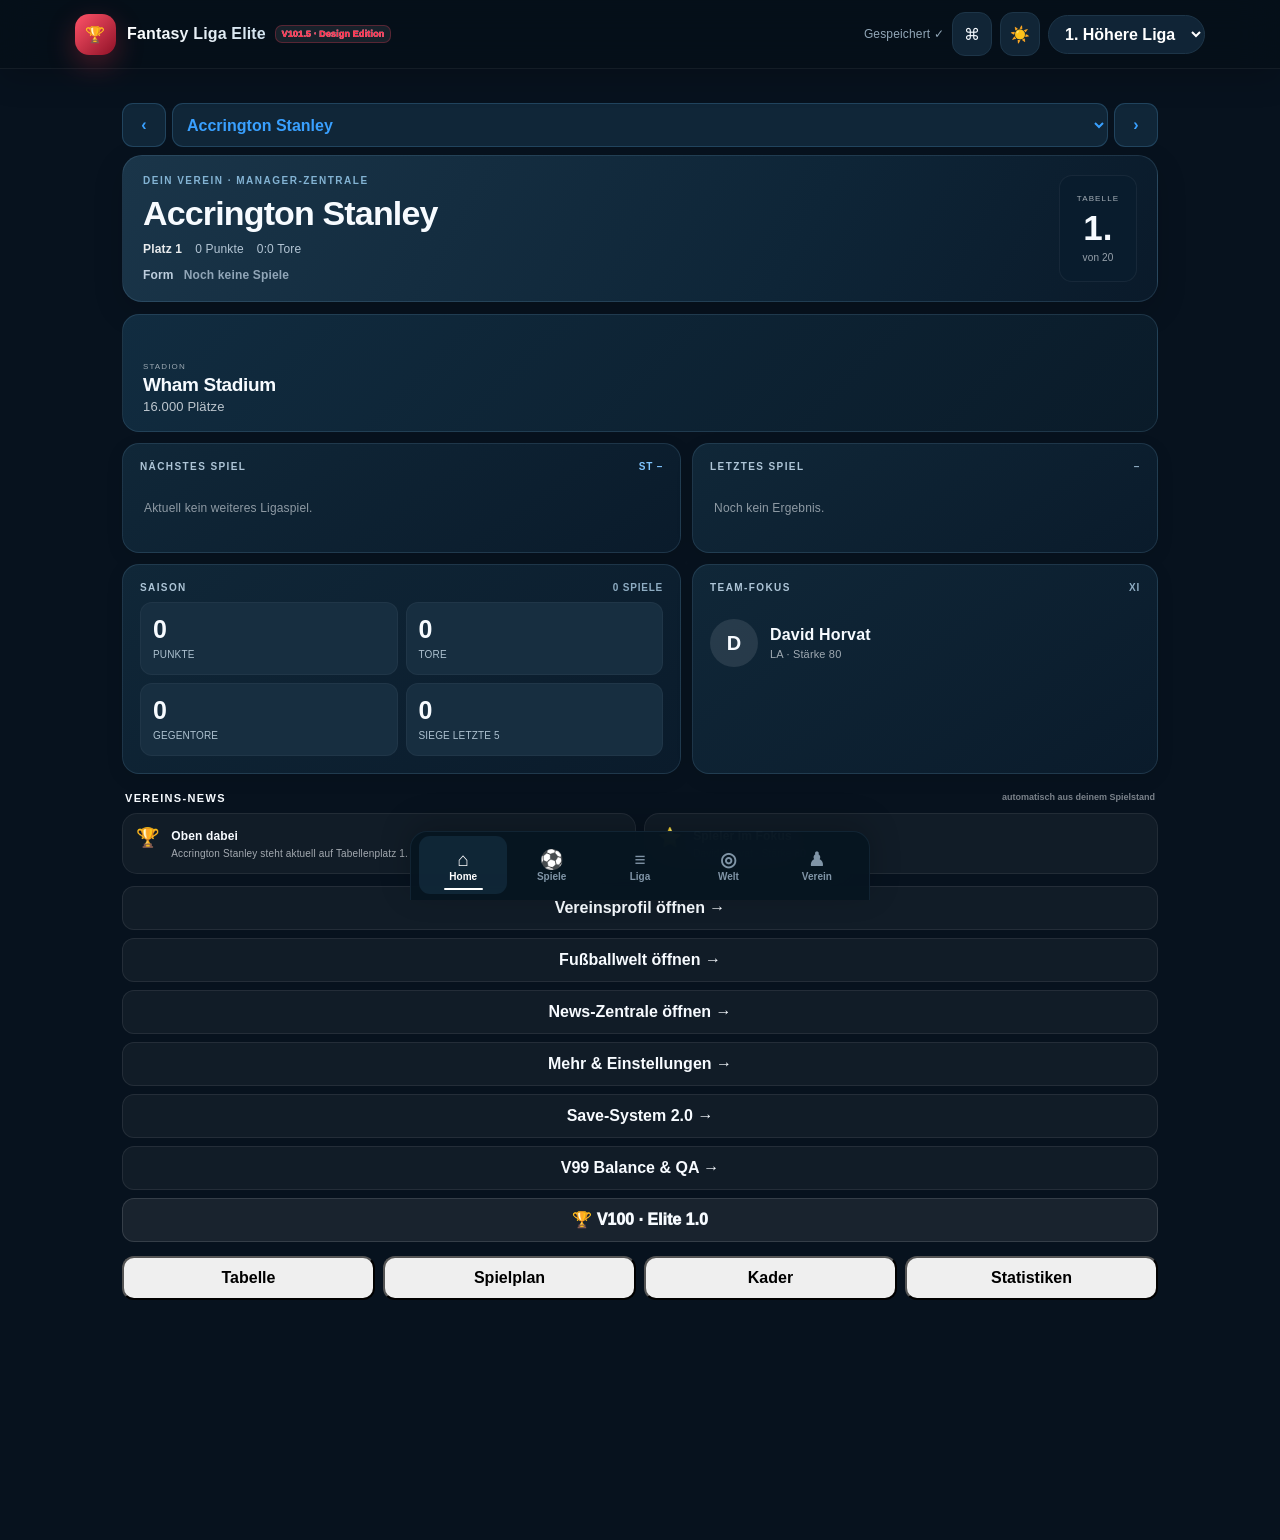
==== commit 736fb6c8: "Add files via upload" ====
--- a/index.html
+++ b/index.html
@@ -10,7 +10,7 @@
   <title>Fantasy Liga Elite 1.0</title>
   <link rel="manifest" href="./manifest.webmanifest?v=632">
   <link rel="apple-touch-icon" href="./icon-192.png?v=632">
-  <link rel="stylesheet" href="./styles1014.css?v=101.4">
+  <link rel="stylesheet" href="./styles1015.css?v=101.5">
 </head>
 <body>
   <div id="app">
@@ -33,7 +33,7 @@
       if('caches' in window){const keys=await caches.keys();await Promise.all(keys.map(k=>caches.delete(k).catch(()=>false)));}
       window.__FLE_BOOT_OK__=false;
       window.addEventListener('fle:boot-ok',()=>window.__FLE_BOOT_OK__=true,{once:true});
-      await import('./app1014.js?v=101.4');
+      await import('./app1015.js?v=101.5');
       setTimeout(()=>{if(!window.__FLE_BOOT_OK__ && document.querySelector('#startupFallback')) fallback('Start dauert zu lange','Die neue App-Datei wurde geladen, aber der Start wurde nicht abgeschlossen. Bitte einmal neu laden.');},8000);
     }catch(e){console.error(e);fallback('App-Datei konnte nicht geladen werden','Bitte lade diese Seite einmal neu. Dein lokaler Spielstand wird nicht gelöscht. Fehler: '+String(e&&e.message||e));}
   })();
--- a/styles1015.css
+++ b/styles1015.css
@@ -0,0 +1,1865 @@
+
+:root{
+  --bg:#061019;--bg2:#091723;--panel:#0d1b28;--panel2:#112536;--line:#1d3548;
+  --text:#f7fbff;--muted:#91a6b8;--accent:#ff334f;--green:#28d66f;--yellow:#ffd23f;
+  --red:#ff5368;--blue:#4da8ff;--safe-top:env(safe-area-inset-top);--safe-bottom:env(safe-area-inset-bottom)
+}
+*{box-sizing:border-box;-webkit-tap-highlight-color:transparent}
+html,body{margin:0;min-height:100%;background:var(--bg);color:var(--text);font-family:-apple-system,BlinkMacSystemFont,"SF Pro Display","Segoe UI",sans-serif}
+body{background:radial-gradient(circle at 85% -10%,#1a405f 0,transparent 35%),linear-gradient(180deg,#07111b,#061019)}
+button,input,select,textarea{font:inherit}button{cursor:pointer}
+.shell{min-height:100vh;padding-bottom:calc(88px + var(--safe-bottom))}
+.topbar{position:sticky;top:0;z-index:40;padding-top:var(--safe-top);background:rgba(6,16,25,.9);backdrop-filter:blur(20px);border-bottom:1px solid rgba(255,255,255,.06)}
+.topbar-inner{display:flex;align-items:center;justify-content:space-between;padding:12px 15px}
+.brand{display:flex;align-items:center;gap:11px;font-weight:900}.brandmark{width:41px;height:41px;border-radius:14px;display:grid;place-items:center;background:linear-gradient(135deg,#ff5368,#8f1127);box-shadow:0 10px 28px #ff334f44}
+.selector{max-width:48vw;background:#102436;color:#fff;border:1px solid var(--line);border-radius:999px;padding:9px 12px;font-weight:800}
+main{max-width:1050px;margin:auto;padding:14px 14px 30px}
+.hero{border:1px solid var(--line);border-radius:25px;padding:21px;background:radial-gradient(circle at 95% 5%,#ff334f32 0,transparent 36%),linear-gradient(145deg,#132b3e,#0a1722);box-shadow:0 20px 55px #0005}
+.eyebrow{font-size:11px;color:#ff9daf;font-weight:900;letter-spacing:.16em;text-transform:uppercase}.hero h1{font-size:35px;line-height:1.02;margin:8px 0}.hero p{margin:0;color:var(--muted);line-height:1.45}
+.kpis{display:grid;grid-template-columns:repeat(2,1fr);gap:10px;margin-top:16px}.kpi{padding:13px;border-radius:16px;background:rgba(255,255,255,.045);border:1px solid rgba(255,255,255,.07)}.kpi b{display:block;font-size:23px}.kpi span{font-size:11px;color:var(--muted)}
+.card{margin-top:12px;padding:15px;border-radius:20px;background:linear-gradient(180deg,var(--panel),#0a1620);border:1px solid var(--line);box-shadow:0 12px 36px #0003}.card h2,.card h3{margin:0 0 12px}
+.section-head{display:flex;justify-content:space-between;align-items:center;gap:10px;margin:4px 2px 10px}.section-head h2{margin:0;font-size:24px}
+.muted{color:var(--muted)}.small{font-size:12px}.hidden{display:none!important}
+.btn{border:0;border-radius:13px;padding:11px 14px;font-weight:850}.primary{background:linear-gradient(135deg,#ff3a56,#d91d39);color:#fff;box-shadow:0 9px 24px #ff334f2f}.secondary{background:#14293a;color:#fff;border:1px solid #2a475d}.danger{background:#3c161c;color:#ffc0c8;border:1px solid #6b2632}.success{background:#123724;color:#baf7d0;border:1px solid #275f3e}
+.actions{display:flex;gap:8px;flex-wrap:wrap}.iconbtn{width:40px;height:40px;border-radius:12px;border:1px solid var(--line);background:#102332;color:#fff}
+.bottomnav{position:fixed;left:0;right:0;bottom:0;z-index:50;display:flex;padding-bottom:var(--safe-bottom);background:rgba(6,16,25,.92);backdrop-filter:blur(20px);border-top:1px solid rgba(255,255,255,.07)}.bottomnav button{flex:1;border:0;background:none;color:#8095a7;padding:10px 4px 8px;font-size:10px}.bottomnav button b{display:block;font-size:20px;margin-bottom:3px}.bottomnav button.active{color:#fff}
+.table-wrap{overflow:auto;border-radius:14px}.table{width:100%;min-width:780px;border-collapse:collapse}.table th,.table td{padding:11px 8px;border-bottom:1px solid var(--line);text-align:center;font-size:13px}.table th:nth-child(2),.table td:nth-child(2){text-align:left}.table th{font-size:11px;text-transform:uppercase;color:var(--muted)}
+.club-cell{display:flex;align-items:center;gap:9px}.badge{width:36px;height:36px;border-radius:50%;display:grid;place-items:center;flex:none;background:var(--c);color:#fff;font-weight:900;border:2px solid #ffffff22;object-fit:cover}
+.move{font-weight:900}.up{color:var(--green)}.down{color:var(--red)}.same{color:#71879a}
+.match-list{display:grid;gap:9px}.match{padding:11px;border-radius:15px;background:#ffffff05;border:1px solid rgba(255,255,255,.055)}.match-main{display:grid;grid-template-columns:1fr auto 1fr;align-items:center;gap:9px}.home{text-align:right}.score{padding:7px 10px;border-radius:10px;background:#061019;border:1px solid var(--line);font-weight:900}.match-meta{display:flex;justify-content:center;gap:7px;flex-wrap:wrap;margin-top:8px;color:var(--muted);font-size:11px}.chip{padding:5px 8px;border-radius:999px;background:#102331;border:1px solid #223b4f}
+.grid{display:grid;grid-template-columns:1fr;gap:12px}.team-card{padding:0;overflow:hidden}.stadium-cover{height:170px;background:linear-gradient(135deg,#23384b,#0f1d29);background-position:center;background-size:cover;position:relative}.stadium-cover:after{content:"";position:absolute;inset:0;background:linear-gradient(180deg,transparent 10%,#061019ed)}.stadium-title{position:absolute;z-index:1;left:14px;right:14px;bottom:13px;font-weight:900;font-size:18px}.team-body{padding:14px}.team-head{display:flex;gap:10px;align-items:center}.team-head h3{margin:0}.meta{color:var(--muted);font-size:12px;margin-top:7px}
+.tabs{display:flex;gap:6px;overflow:auto;padding-bottom:5px}.tabs button{border:1px solid var(--line);background:#0b1b28;color:var(--muted);padding:9px 12px;border-radius:999px;white-space:nowrap;font-weight:800}.tabs button.active{background:#173049;color:#fff}
+.form-grid{display:grid;grid-template-columns:1fr;gap:10px}.field{display:grid;gap:5px}.field label{font-size:12px;color:var(--muted)}.field input,.field select,.field textarea{width:100%;background:#07131d;color:#fff;border:1px solid var(--line);border-radius:12px;padding:11px}.field textarea{min-height:90px}
+.modal{position:fixed;inset:0;z-index:90;background:#000b;display:flex;align-items:flex-end}.sheet{width:100%;max-height:94vh;overflow:auto;padding:15px 15px calc(18px + var(--safe-bottom));border:1px solid var(--line);border-radius:24px 24px 0 0;background:linear-gradient(180deg,#112231,#091620)}.sheet-head{display:flex;align-items:center;justify-content:space-between;margin-bottom:12px}.sheet-head h2{margin:0}
+.player-list,.timeline{display:grid;gap:8px}.player-row{display:grid;grid-template-columns:42px 1fr auto;align-items:center;gap:10px;padding:10px;border-radius:13px;background:#ffffff05;border:1px solid rgba(255,255,255,.05)}.player-num{width:38px;height:38px;border-radius:11px;background:#14293a;display:grid;place-items:center;font-weight:900}.player-pos{font-size:11px;color:var(--muted)}
+.event-row{display:grid;grid-template-columns:44px 1fr auto;align-items:center;gap:10px;padding:10px;border-radius:13px;background:#ffffff05}.minute{font-weight:900}
+.toast{position:fixed;left:50%;bottom:calc(94px + var(--safe-bottom));z-index:100;transform:translateX(-50%);padding:11px 14px;border-radius:13px;background:#183044;border:1px solid #31516a;box-shadow:0 12px 30px #0008;white-space:nowrap}
+.empty{padding:22px;text-align:center;color:var(--muted)}
+.history-row{display:flex;justify-content:space-between;gap:12px;padding:11px 0;border-bottom:1px solid var(--line)}
+@media(min-width:720px){.kpis{grid-template-columns:repeat(4,1fr)}.grid{grid-template-columns:repeat(2,1fr)}.form-grid{grid-template-columns:1fr 1fr}.modal{align-items:center;justify-content:center}.sheet{max-width:820px;border-radius:24px}.hero h1{font-size:48px}}
+
+
+/* PRO MAX POLISH */
+:root{
+  --shadow:0 18px 50px rgba(0,0,0,.28);
+  --glass:rgba(12,29,42,.78);
+}
+body{letter-spacing:.01em}
+.topbar{box-shadow:0 10px 30px rgba(0,0,0,.18)}
+.brand div:last-child{background:linear-gradient(90deg,#fff,#a8c8df);-webkit-background-clip:text;background-clip:text;color:transparent}
+.card{transition:transform .18s ease,border-color .18s ease,background .18s ease}
+.card:active{transform:scale(.995)}
+.hero{position:relative;overflow:hidden}
+.hero:after{content:"";position:absolute;width:170px;height:170px;border-radius:50%;right:-60px;bottom:-80px;background:radial-gradient(circle,#ff334f55,transparent 70%);filter:blur(4px)}
+.hero>*{position:relative;z-index:1}
+.section-head .subtitle{display:block;font-size:12px;color:var(--muted);margin-top:3px}
+.quick-grid{display:grid;grid-template-columns:repeat(2,1fr);gap:10px}
+.quick-action{padding:14px;border-radius:16px;background:linear-gradient(145deg,#13283a,#0b1925);border:1px solid var(--line);text-align:left;color:#fff}
+.quick-action b{display:block;font-size:18px;margin-bottom:4px}.quick-action span{font-size:11px;color:var(--muted)}
+.feature-strip{display:flex;gap:8px;overflow:auto;padding-bottom:3px}.feature-strip .chip{white-space:nowrap}
+.player-avatar{width:40px;height:40px;border-radius:13px;background:linear-gradient(145deg,#1c3a50,#102333);display:grid;place-items:center;font-weight:900}
+.rating-pill{min-width:40px;text-align:center;padding:7px 8px;border-radius:11px;background:#163148;border:1px solid #2b506d;font-weight:900}
+.searchbar{display:flex;gap:8px}.searchbar input{flex:1}
+.dashboard-grid{display:grid;grid-template-columns:1fr;gap:12px}
+.progress{height:8px;border-radius:999px;background:#08141e;overflow:hidden;border:1px solid #173247}.progress span{display:block;height:100%;background:linear-gradient(90deg,#ff334f,#ff8a65)}
+.news-card{padding:13px;border-radius:15px;background:#ffffff05;border-left:4px solid var(--accent)}
+.news-card b{display:block;margin-bottom:4px}.news-card span{font-size:12px;color:var(--muted)}
+.stat-pair{display:flex;justify-content:space-between;gap:10px;padding:10px 0;border-bottom:1px solid var(--line)}
+.stat-pair:last-child{border-bottom:0}
+.floating-add{position:fixed;right:18px;bottom:calc(92px + var(--safe-bottom));z-index:45;width:52px;height:52px;border-radius:18px;border:0;background:linear-gradient(135deg,#ff3a56,#c71935);color:#fff;font-size:25px;box-shadow:0 12px 30px #ff334f44}
+.modal .sheet{box-shadow:0 -25px 70px rgba(0,0,0,.5)}
+@media(min-width:720px){
+  .quick-grid{grid-template-columns:repeat(4,1fr)}
+  .dashboard-grid{grid-template-columns:1.2fr .8fr}
+  .floating-add{right:calc((100vw - 1050px)/2 + 22px)}
+}
+
+.promotion-zone td:first-child{box-shadow:inset 4px 0 0 var(--green)}
+.relegation-zone td:first-child{box-shadow:inset 4px 0 0 var(--red)}
+.save-ok{color:var(--green)}
+.history-row{align-items:center}
+
+
+/* ===== ELITE EXPERIENCE LAYER ===== */
+:root{
+  --accent2:#ff7a59;
+  --violet:#7b61ff;
+  --cyan:#45d8ff;
+  --glass:rgba(15,34,48,.78);
+  --ease:cubic-bezier(.2,.8,.2,1);
+}
+html{scroll-behavior:smooth}
+body{transition:background .35s var(--ease),color .35s var(--ease)}
+body.light{
+  --bg:#eef4f8;--panel:#ffffff;--panel2:#f6f9fb;--line:#d7e2ea;--text:#10202d;--muted:#647789;
+  background:radial-gradient(circle at 85% -8%,#dff1ff 0,transparent 34%),linear-gradient(180deg,#f8fbfd,#edf3f7);
+}
+body.light .topbar{background:rgba(255,255,255,.88)}
+body.light .bottomnav{background:rgba(255,255,255,.9)}
+body.light .card{background:linear-gradient(180deg,#fff,#f7fafc);box-shadow:0 14px 40px rgba(23,52,73,.10)}
+body.light .field input,body.light .field select,body.light .field textarea{background:#f6f9fb;color:#10202d}
+body.light .quick-action,body.light .match,body.light .player-row,body.light .event-row,body.light .news-card{background:#f6f9fb}
+body.light .score{background:#fff}
+body.light .sheet{background:linear-gradient(180deg,#fff,#f6f9fb)}
+body.light .selector{background:#fff;color:#10202d}
+body.light .brand div:last-child{background:linear-gradient(90deg,#10202d,#47667d);-webkit-background-clip:text;background-clip:text;color:transparent}
+
+*{transition:border-color .2s var(--ease),background-color .2s var(--ease),color .2s var(--ease),box-shadow .2s var(--ease)}
+button{transition:transform .16s var(--ease),filter .16s var(--ease),box-shadow .16s var(--ease)}
+button:active{transform:scale(.97)}
+.card{animation:fadeUp .32s var(--ease) both}
+@keyframes fadeUp{from{opacity:0;transform:translateY(10px)}to{opacity:1;transform:none}}
+@keyframes shimmer{0%{background-position:-200% 0}100%{background-position:200% 0}}
+.skeleton{background:linear-gradient(90deg,#ffffff08,#ffffff15,#ffffff08);background-size:200% 100%;animation:shimmer 1.4s infinite}
+
+.top-actions{display:flex;align-items:center;gap:8px}
+.theme-toggle{width:40px;height:40px;border:1px solid var(--line);border-radius:13px;background:var(--panel2);color:var(--text)}
+
+.dashboard-hero-grid{display:grid;grid-template-columns:1fr;gap:12px}
+.hero.featured{min-height:250px;display:flex;flex-direction:column;justify-content:flex-end}
+.hero-badge{display:inline-flex;align-items:center;gap:7px;padding:7px 10px;border-radius:999px;background:#ffffff0d;border:1px solid #ffffff1a;width:max-content;font-size:11px;font-weight:900}
+.metric-row{display:grid;grid-template-columns:repeat(2,1fr);gap:10px}
+.metric-card{padding:14px;border-radius:17px;background:linear-gradient(145deg,#132b3d,#0a1925);border:1px solid var(--line);position:relative;overflow:hidden}
+.metric-card:after{content:"";position:absolute;width:70px;height:70px;border-radius:50%;right:-20px;bottom:-25px;background:radial-gradient(circle,var(--metric,#ff334f55),transparent 70%)}
+.metric-card b{display:block;font-size:25px}.metric-card span{font-size:11px;color:var(--muted)}
+
+.chart-card{position:relative;min-height:260px}
+.chart-wrap{height:210px;position:relative}
+.chart-wrap canvas{width:100%!important;height:100%!important}
+.chart-legend{display:flex;gap:10px;flex-wrap:wrap;margin-top:8px}
+.legend-item{display:flex;align-items:center;gap:6px;font-size:11px;color:var(--muted)}
+.legend-dot{width:9px;height:9px;border-radius:50%}
+
+.filterbar{display:flex;gap:8px;overflow:auto;padding-bottom:4px}
+.filterbar button{border:1px solid var(--line);background:var(--panel2);color:var(--muted);padding:9px 12px;border-radius:999px;white-space:nowrap;font-weight:800}
+.filterbar button.active{background:linear-gradient(135deg,var(--accent),#c81c36);color:#fff;border-color:transparent}
+
+.autocomplete{position:relative}
+.autocomplete-results{position:absolute;z-index:20;left:0;right:0;top:calc(100% + 6px);background:var(--panel);border:1px solid var(--line);border-radius:14px;overflow:hidden;box-shadow:0 18px 40px #0006}
+.autocomplete-item{padding:11px 12px;border-bottom:1px solid var(--line);display:flex;justify-content:space-between;gap:10px}
+.autocomplete-item:last-child{border-bottom:0}
+
+.pitch{position:relative;min-height:570px;border-radius:22px;overflow:hidden;background:
+linear-gradient(90deg,transparent 49.6%,#ffffff4a 49.6%,#ffffff4a 50.4%,transparent 50.4%),
+repeating-linear-gradient(0deg,#1b7e4c 0,#1b7e4c 45px,#187347 45px,#187347 90px);
+border:4px solid #e9fff05e;box-shadow:inset 0 0 0 2px #ffffff25,0 18px 45px #0005}
+.pitch:before{content:"";position:absolute;width:120px;height:120px;border:3px solid #ffffff55;border-radius:50%;left:50%;top:50%;transform:translate(-50%,-50%)}
+.pitch:after{content:"";position:absolute;left:12%;right:12%;top:0;bottom:0;border-left:3px solid #ffffff4a;border-right:3px solid #ffffff4a}
+.pitch-slot{position:absolute;width:86px;min-height:64px;transform:translate(-50%,-50%);border:2px dashed #ffffff50;border-radius:15px;background:#07101955;display:grid;place-items:center;padding:4px;text-align:center;font-size:10px;color:#dff6e9}
+.pitch-player{width:100%;min-height:60px;padding:7px 5px;border-radius:13px;background:linear-gradient(145deg,#152b3c,#0c1b28);border:1px solid #ffffff24;color:white;display:flex;flex-direction:column;align-items:center;justify-content:center;box-shadow:0 8px 18px #0005}
+.pitch-player b{font-size:11px}.pitch-player span{font-size:9px;color:#a9c5d5}
+.drag-source{cursor:grab}.drag-source:active{cursor:grabbing}.dragging{opacity:.45;transform:scale(.96)}
+.drop-hover{border-color:#fff;background:#ffffff20}
+.squad-drawer{display:grid;grid-template-columns:1fr;gap:8px;max-height:420px;overflow:auto}
+
+.profile-cover{min-height:250px;border-radius:22px;background:linear-gradient(145deg,#18384f,#0b1924);background-size:cover;background-position:center;position:relative;overflow:hidden;display:flex;align-items:flex-end}
+.profile-cover:after{content:"";position:absolute;inset:0;background:linear-gradient(180deg,transparent,#061019ee)}
+.profile-cover-content{position:relative;z-index:1;padding:18px;display:flex;align-items:center;gap:13px}
+.profile-cover h1{margin:0}
+.player-hero{display:grid;grid-template-columns:auto 1fr;gap:15px;align-items:center}
+.player-avatar-lg{width:88px;height:88px;border-radius:25px;background:linear-gradient(145deg,#204057,#0e2130);display:grid;place-items:center;font-size:30px;font-weight:900;border:1px solid var(--line)}
+.radar{height:230px}
+.form-bars{display:grid;gap:8px}.form-row{display:grid;grid-template-columns:90px 1fr 35px;align-items:center;gap:8px}.bar{height:9px;background:#07131d;border-radius:999px;overflow:hidden}.bar span{display:block;height:100%;background:linear-gradient(90deg,var(--violet),var(--cyan));border-radius:999px}
+
+.report-sheet{background:#fff;color:#111;padding:28px;font-family:Arial,sans-serif}
+.report-sheet h1,.report-sheet h2{color:#10202d}
+.report-table{width:100%;border-collapse:collapse}.report-table th,.report-table td{border-bottom:1px solid #ddd;padding:7px;text-align:center}.report-table th:nth-child(2),.report-table td:nth-child(2){text-align:left}
+@media print{
+  body>*:not(#overlay){display:none!important}
+  #overlay{position:static!important}
+  #overlay .modal{position:static!important;background:white!important;display:block!important}
+  #overlay .sheet{max-height:none!important;overflow:visible!important;border:0!important;border-radius:0!important;padding:0!important;background:white!important}
+  .no-print{display:none!important}
+}
+@media(min-width:720px){
+  .dashboard-hero-grid{grid-template-columns:1.25fr .75fr}
+  .metric-row{grid-template-columns:repeat(2,1fr)}
+  .pitch-layout{display:grid;grid-template-columns:1.4fr .6fr;gap:12px}
+}
+
+
+/* ELITE V2 FIXES */
+.badge-image-wrap{overflow:visible;background:transparent}
+.badge-image-wrap img{width:100%;height:100%;object-fit:contain;transform:scale(var(--logo-scale,1));transform-origin:center}
+.match-main-logos{grid-template-columns:minmax(0,1fr) auto minmax(0,1fr)}
+.match-team{display:flex;align-items:center;gap:8px;min-width:0}
+.match-team.home{justify-content:flex-end;text-align:right}
+.match-team b{overflow:hidden;text-overflow:ellipsis}
+.event-team{display:inline-flex;align-items:center;gap:5px;margin-top:6px;padding:3px 7px;border-radius:999px;background:var(--panel2);border:1px solid var(--line);font-size:10px;font-weight:900}
+.event-team .badge{width:20px;height:20px;font-size:8px}
+.compact-table{min-width:680px}
+.compact-table .points-cell{font-size:16px;color:var(--accent)}
+.compact-table .positive{color:var(--green)}
+.compact-table .negative{color:var(--red)}
+.autocomplete-results{max-height:55vh;overflow:auto}
+.autocomplete-button{width:100%;color:var(--text);border:0;background:transparent;font:inherit}
+.autocomplete-button:active{background:var(--panel2)}
+.field input[type="range"]{padding:6px 0;accent-color:var(--accent)}
+@media(max-width:600px){
+  .match-team b{font-size:12px}
+  .match-team .badge{width:30px;height:30px}
+  .table{min-width:650px}
+  .autocomplete-results{position:static;margin-top:8px;box-shadow:none}
+}
+
+
+/* ELITE V3 */
+.touch-help{margin:0 0 10px;padding:10px 12px;border-radius:13px;background:var(--panel2);border:1px solid var(--line);font-size:12px;color:var(--muted)}
+.selected-player{outline:2px solid var(--accent);background:rgba(255,51,79,.12)!important}
+.pitch-slot{border:2px dashed #ffffff55;color:white}
+.pitch-slot .pitch-player{pointer-events:none}
+.pitch-player small{font-size:9px;color:#b9cfdb}
+.table-detail-grid{display:grid;grid-template-columns:repeat(2,1fr);gap:8px;padding:8px;text-align:left}
+.table-detail-grid span{padding:8px;border-radius:10px;background:var(--panel2)}
+.table-detail-row td{padding:4px 8px 10px}
+@media(max-width:650px){
+  .compact-table{min-width:0}
+  .compact-table th:nth-child(n+5),.compact-table .table-extra{display:none}
+  .compact-table th,.compact-table td{padding:10px 6px}
+  .compact-table .club-cell b{max-width:150px;overflow:hidden;text-overflow:ellipsis;white-space:nowrap}
+  .compact-table .badge{width:30px;height:30px}
+}
+
+
+/* ELITE V4 */
+.award-grid{display:grid;grid-template-columns:repeat(2,1fr);gap:10px}
+.award-card{padding:16px;border-radius:18px;background:linear-gradient(145deg,var(--panel2),var(--panel));border:1px solid var(--line);text-align:center}
+.award-icon{font-size:30px;margin-bottom:7px}.award-card h3{margin:6px 0}.award-card b{display:block;margin-top:8px;color:var(--accent)}
+.calendar-grid{display:grid;grid-template-columns:repeat(2,1fr);gap:10px}
+.calendar-card{padding:14px;border-radius:16px;background:var(--panel2);border:1px solid var(--line);color:var(--text);text-align:left}
+.calendar-card h3{margin:5px 0 8px}
+.records-grid{display:grid;grid-template-columns:repeat(2,1fr);gap:10px}
+.record-card{padding:14px;border-radius:16px;background:linear-gradient(145deg,var(--panel2),var(--panel));border:1px solid var(--line)}
+.record-card span{display:block;color:var(--muted);font-size:11px;margin-bottom:7px}.record-card b{font-size:16px}
+@media(min-width:720px){.award-grid{grid-template-columns:repeat(3,1fr)}.calendar-grid{grid-template-columns:repeat(4,1fr)}.records-grid{grid-template-columns:repeat(3,1fr)}}
+
+
+/* ===== V5 QUALITY EDITION ===== */
+.premium-hero{display:grid;grid-template-columns:1fr;gap:18px;padding:23px;border-radius:26px;background:
+radial-gradient(circle at 85% 10%,rgba(255,51,79,.34),transparent 32%),
+radial-gradient(circle at 15% 120%,rgba(69,216,255,.20),transparent 35%),
+linear-gradient(145deg,#132b3d,#08151f);border:1px solid rgba(255,255,255,.10);box-shadow:0 24px 65px rgba(0,0,0,.35);overflow:hidden}
+body.light .premium-hero{background:radial-gradient(circle at 85% 10%,rgba(255,51,79,.18),transparent 32%),linear-gradient(145deg,#fff,#eaf4fa)}
+.premium-hero h1{font-size:clamp(34px,8vw,58px);line-height:.98;margin:8px 0 10px}.premium-hero p{color:var(--muted);max-width:620px}
+.hero-actions{display:flex;gap:9px;margin-top:17px;flex-wrap:wrap}
+.hero-scorecard{display:flex;align-items:center;justify-content:space-around;gap:16px}
+.scorecard-ring{width:145px;height:145px;border-radius:50%;display:grid;place-items:center;background:conic-gradient(var(--accent) var(--progress),rgba(255,255,255,.08) 0);position:relative}
+.scorecard-ring:before{content:"";position:absolute;inset:12px;border-radius:50%;background:#0b1925}
+body.light .scorecard-ring:before{background:#fff}
+.scorecard-ring>div{position:relative;text-align:center}.scorecard-ring b{display:block;font-size:30px}.scorecard-ring span{font-size:11px;color:var(--muted)}
+.hero-mini-stats{display:grid;gap:9px}.hero-mini-stats span{padding:9px 12px;border-radius:13px;background:#ffffff08;border:1px solid #ffffff0d;font-size:12px}.hero-mini-stats b{font-size:17px;margin-right:4px}
+.widget-grid{display:grid;grid-template-columns:repeat(2,1fr);gap:10px;margin-top:12px}
+.dashboard-widget{padding:15px;border-radius:18px;background:linear-gradient(145deg,var(--panel2),var(--panel));border:1px solid var(--line);min-height:112px;display:flex;flex-direction:column;justify-content:flex-end}
+.dashboard-widget span,.dashboard-widget small{color:var(--muted);font-size:11px}.dashboard-widget b{font-size:19px;margin:5px 0}.accent-widget{background:linear-gradient(145deg,#d92042,#8e1028);color:#fff}.accent-widget span,.accent-widget small{color:#ffd7df}
+.keyboard-hint{border:1px solid var(--line);border-bottom-width:3px;border-radius:8px;padding:4px 8px;font-size:11px;color:var(--muted)}
+.premium-match-card{width:100%;border:0;background:transparent;color:var(--text);display:grid;grid-template-columns:1fr auto 1fr;align-items:center;gap:12px;padding:20px 7px}
+.premium-side{display:flex;flex-direction:column;align-items:center;gap:8px;text-align:center}.premium-side .badge{width:58px;height:58px}.premium-side b{font-size:13px}
+.premium-kickoff{text-align:center}.premium-kickoff span{font-size:27px;font-weight:950}.premium-kickoff small{display:block;color:var(--muted);margin-top:3px}
+.settings-list{display:grid}.setting-row{display:flex;align-items:center;justify-content:space-between;gap:15px;padding:13px 0;border-bottom:1px solid var(--line)}.setting-row:last-child{border-bottom:0}.setting-row input{width:22px;height:22px}
+.command-modal{align-items:flex-start;padding-top:calc(60px + var(--safe-top))}
+.command-sheet{max-width:620px;border-radius:24px}
+.command-search{width:100%;padding:15px;background:var(--panel2);border:1px solid var(--line);border-radius:15px;color:var(--text);font-size:16px}
+.command-results{display:grid;gap:7px;margin-top:12px}.command-item{display:grid;grid-template-columns:35px 1fr auto;align-items:center;gap:10px;width:100%;border:1px solid var(--line);background:var(--panel2);color:var(--text);padding:12px;border-radius:14px;text-align:left}.command-item span{font-size:20px}.command-item small{color:var(--muted)}
+.quality-score{text-align:center;padding:24px}.quality-score b{display:block;font-size:50px}.quality-score span{color:var(--muted)}
+.quality-row{display:grid;grid-template-columns:32px 1fr;align-items:center;padding:10px;border-bottom:1px solid var(--line)}.quality-row span{width:25px;height:25px;border-radius:50%;display:grid;place-items:center}.quality-row.ok span{background:#153b27;color:#72efaa}.quality-row.fail span{background:#461820;color:#ff8b9b}
+.reduce-motion *{animation:none!important;transition:none!important;scroll-behavior:auto!important}
+.compact-cards .card{padding:11px;margin-top:8px}.compact-cards .player-row{padding:7px}.compact-cards .match{padding:8px}
+@media(min-width:760px){.premium-hero{grid-template-columns:1.35fr .65fr;align-items:center}.widget-grid{grid-template-columns:repeat(4,1fr)}}
+@media(max-width:520px){.hero-scorecard{justify-content:space-between}.scorecard-ring{width:120px;height:120px}.widget-grid{grid-template-columns:1fr 1fr}.dashboard-widget{min-height:100px}.premium-match-card{padding:12px 0}.premium-side .badge{width:48px;height:48px}}
+
+/* V6 CHALLENGE-STYLE REDESIGN */
+.simple-page-head{display:flex;align-items:flex-end;justify-content:space-between;gap:14px;margin:4px 0 14px}.simple-page-head h1{font-size:34px;margin:4px 0 0}
+.matchday-switcher{display:flex;align-items:center;gap:7px}.matchday-switcher button,.matchday-switcher select{height:42px;border-radius:12px;border:1px solid var(--line);background:var(--panel2);color:var(--text);padding:0 12px;font-weight:900}.matchday-switcher button{width:42px;font-size:24px;padding:0}
+.simple-matchday-card{padding:0;overflow:hidden}.simple-matchday-card>.section-head{padding:16px 16px 8px}.simple-fixtures{display:grid}
+.simple-fixture-row{display:grid;grid-template-columns:minmax(0,1fr) 90px minmax(0,1fr);align-items:center;gap:10px;padding:15px;border:0;border-top:1px solid var(--line);background:transparent;color:var(--text)}
+.simple-fixture-row:active{background:var(--panel2)}.simple-team{display:flex;align-items:center;gap:9px;min-width:0}.simple-team.home{justify-content:flex-end;text-align:right}.simple-team.away{text-align:left}.simple-team span{overflow:hidden;text-overflow:ellipsis;white-space:nowrap;font-weight:800}.simple-score{text-align:center}.simple-score b{display:block;font-size:22px}.simple-score small{display:block;color:var(--muted);font-size:10px;margin-top:3px}.simple-team .badge{width:36px;height:36px}
+.challenge-table{min-width:0}.challenge-table th,.challenge-table td{padding:11px 7px}.challenge-table .club-cell{gap:9px}.challenge-table .club-cell small{display:block;color:var(--muted);font-size:9px;margin-top:3px}.challenge-table .points-cell{font-size:18px;color:var(--accent);font-weight:950}.rank-cell{font-weight:950;color:var(--muted)}
+.match-sheet-redesign{padding-bottom:calc(18px + var(--safe-bottom))}.match-hero{display:grid;grid-template-columns:1fr auto 1fr;align-items:center;gap:14px;padding:22px 4px}.match-hero-team{display:flex;flex-direction:column;align-items:center;text-align:center;gap:7px}.match-hero-team .badge{width:70px;height:70px}.match-hero-team b{font-size:15px}.match-hero-team span{font-size:10px;color:var(--muted);text-transform:uppercase}.match-hero-score{text-align:center}.match-hero-score b{display:block;font-size:38px;line-height:1}.match-hero-score span{display:block;color:var(--muted);font-size:11px;margin-top:6px;text-transform:uppercase;letter-spacing:.08em}
+.match-actions-bar{display:grid;grid-template-columns:1fr 1.25fr;gap:8px;margin-bottom:12px}.match-actions-bar #editMatchQuick{grid-column:1/-1}.match-tabs{position:sticky;top:0;z-index:3;background:var(--panel);padding-top:8px}.centered{justify-content:center}.match-overview-card{padding:12px}
+@media(max-width:650px){.simple-page-head{align-items:stretch;flex-direction:column}.matchday-switcher{justify-content:space-between}.matchday-switcher select{flex:1}.simple-fixture-row{grid-template-columns:minmax(0,1fr) 70px minmax(0,1fr);padding:13px 9px}.simple-team{gap:6px}.simple-team .badge{width:31px;height:31px}.simple-team span{font-size:12px}.simple-score b{font-size:19px}.challenge-table th:nth-child(n+5),.challenge-table td:nth-child(n+5){display:none}.challenge-table .club-cell b{max-width:150px}.match-hero-team .badge{width:58px;height:58px}.match-hero-score b{font-size:32px}.match-actions-bar{grid-template-columns:1fr 1fr}}
+
+
+/* ===== V7 USABILITY OVERHAUL ===== */
+.matchday-head{padding-bottom:8px}
+.matchday-actions{display:grid;grid-template-columns:1fr;gap:8px;padding:0 14px 14px}
+.simple-fixture-row{position:relative;cursor:pointer;min-height:68px;padding-right:30px}
+.simple-fixture-row:hover{background:var(--panel2)}
+.simple-fixture-row:focus{outline:2px solid var(--accent);outline-offset:-2px}
+.fixture-chevron{position:absolute;right:10px;top:50%;transform:translateY(-50%);font-size:26px;color:var(--muted)}
+.usage-hint{margin:10px 2px 12px;padding:11px 13px;border-radius:13px;background:rgba(69,216,255,.08);border:1px solid rgba(69,216,255,.18);color:var(--muted);font-size:12px}
+.finished-banner{grid-column:1/-1;padding:12px;border-radius:13px;background:rgba(40,214,111,.12);border:1px solid rgba(40,214,111,.25);color:var(--green);text-align:center;font-weight:900}
+.team-key{display:grid;grid-template-columns:1fr 1fr;gap:8px;margin-bottom:12px}
+.team-key span{display:flex;align-items:center;gap:7px;padding:9px;border-radius:12px;background:var(--panel2);border:1px solid var(--line);font-size:11px}
+.team-key .badge{width:28px;height:28px}
+.event-team span{max-width:180px;overflow:hidden;text-overflow:ellipsis;white-space:nowrap}
+.player-row{width:100%;text-align:left}
+.match-actions-bar .btn{min-height:48px}
+.simple-page-head .matchday-switcher button{touch-action:manipulation}
+@media(max-width:650px){
+  .simple-fixture-row{min-height:72px}
+  .simple-team span{font-size:13px}
+  .simple-score b{font-size:21px}
+  .match-tabs{overflow-x:auto;display:flex;gap:6px}
+  .match-tabs button{white-space:nowrap;flex:0 0 auto}
+  .team-key{grid-template-columns:1fr}
+  .challenge-table th:nth-child(n+5),.challenge-table td:nth-child(n+5){display:none}
+}
+
+
+/* ===== V8 POLISH ===== */
+.simple-fixtures{display:grid;gap:10px;padding:10px 12px 14px}
+.fixture-card{display:grid;grid-template-columns:minmax(0,1fr) 92px minmax(0,1fr);align-items:center;gap:12px;min-height:104px;padding:14px;border:1px solid var(--line);border-radius:18px;background:linear-gradient(145deg,var(--panel2),var(--panel));color:var(--text);box-shadow:0 8px 20px rgba(0,0,0,.12);cursor:pointer}
+.fixture-card:active{transform:scale(.985)}
+.fixture-team{display:flex;align-items:center;gap:10px;min-width:0}.fixture-team.home{justify-content:flex-end;text-align:right}.fixture-team.away{text-align:left}.fixture-team .badge{width:50px;height:50px}.fixture-team div{min-width:0}.fixture-team b{display:block;font-size:14px;overflow:hidden;text-overflow:ellipsis;white-space:nowrap}.fixture-team small{display:block;margin-top:3px;color:var(--muted);font-size:10px;text-transform:uppercase}
+.fixture-score{text-align:center}.fixture-score>b{display:block;font-size:26px;line-height:1}.fixture-score>small{display:block;color:var(--muted);font-size:10px;margin-top:4px}.fixture-status{display:inline-block;margin-top:6px;padding:4px 7px;border-radius:999px;font-size:9px;font-weight:900;text-transform:uppercase;background:var(--panel2);border:1px solid var(--line)}.fixture-status.endstand{color:var(--green)}.fixture-status.live{color:var(--red)}
+
+.table-scroll-hint{font-size:10px;color:var(--muted);text-align:right;margin-bottom:6px}
+.modern-table-wrap{overflow-x:auto;-webkit-overflow-scrolling:touch;border-radius:14px}
+.modern-table{min-width:860px}
+.modern-table th,.modern-table td{white-space:nowrap}
+.modern-table thead th{position:sticky;top:0;z-index:3;background:var(--panel)}
+.modern-table .sticky-rank{position:sticky;left:0;z-index:4;background:var(--panel);width:44px;min-width:44px}
+.modern-table .sticky-team{position:sticky;left:44px;z-index:4;background:var(--panel);min-width:190px;box-shadow:8px 0 12px rgba(0,0,0,.10)}
+.modern-table tbody tr:nth-child(even) .sticky-rank,.modern-table tbody tr:nth-child(even) .sticky-team{background:var(--panel2)}
+.modern-table .points-cell{font-size:17px;color:var(--accent);font-weight:950}
+.form-dots{display:flex;align-items:center;gap:6px;min-width:96px}
+.form-dot{display:inline-block;width:13px;height:13px;border-radius:50%;border:1px solid rgba(255,255,255,.14)}.form-dot.win{background:#28d66f}.form-dot.draw{background:#8797a5}.form-dot.loss{background:#ff5368}.form-dot.empty{background:transparent;border-color:var(--line)}
+.form-legend{display:flex;gap:14px;flex-wrap:wrap;margin-top:12px;font-size:11px;color:var(--muted)}.form-legend span{display:flex;align-items:center;gap:6px}
+
+.event-card{padding:14px}.event-timeline{display:grid;gap:8px}.event-item{display:grid;grid-template-columns:48px 58px 1fr 40px;align-items:center;gap:10px;padding:11px;border-radius:14px;background:var(--panel2);border:1px solid var(--line);position:relative}.event-item.home-event{border-left:4px solid var(--blue)}.event-item.away-event{border-left:4px solid var(--accent)}
+.event-minute{font-size:16px;font-weight:950;text-align:center}.event-club{display:flex;flex-direction:column;align-items:center;gap:3px}.event-club .badge{width:30px;height:30px}.event-club span{font-size:9px;color:var(--muted);font-weight:900}.event-content{display:grid;gap:2px;min-width:0}.event-content>b{font-size:11px;color:var(--muted)}.event-content>strong{font-size:14px;overflow:hidden;text-overflow:ellipsis;white-space:nowrap}.event-content>small{font-size:10px;color:var(--muted)}.event-delete{width:34px;height:34px}
+
+@media(max-width:650px){
+  .fixture-card{grid-template-columns:minmax(0,1fr) 74px minmax(0,1fr);min-height:112px;padding:12px 8px}.fixture-team{flex-direction:column;gap:6px;text-align:center!important}.fixture-team.home{justify-content:center}.fixture-team .badge{width:56px;height:56px}.fixture-team b{font-size:12px;max-width:115px}.fixture-score>b{font-size:23px}
+  .modern-table{min-width:820px}.modern-table .sticky-team{min-width:170px}
+  .event-item{grid-template-columns:42px 48px 1fr 34px;gap:7px;padding:9px}.event-club .badge{width:26px;height:26px}.event-content>strong{font-size:13px}
+}
+
+/* V9 DIRECT SAVE + LARGE TABLE */
+.direct-save-card{grid-template-columns:minmax(0,1fr) 132px minmax(0,1fr);min-height:126px}
+.fixture-direct-score{display:grid;justify-items:center;gap:7px}
+.direct-score-inputs{display:flex;align-items:center;gap:6px}
+.direct-score-inputs input{width:44px;height:42px;border-radius:10px;border:1px solid var(--line);background:var(--panel);color:var(--text);text-align:center;font-size:21px;font-weight:950;padding:0}
+.direct-score-inputs span{font-size:22px;font-weight:950}
+.direct-save-btn{border:0;border-radius:10px;background:linear-gradient(135deg,var(--accent),#c91a36);color:#fff;font-weight:900;padding:9px 14px;min-height:38px}
+.fixture-direct-score small{font-size:9px;color:var(--muted)}
+.fixture-team[data-open-match]{cursor:pointer}
+
+.challenge-place-table-wrap{overflow-x:auto;-webkit-overflow-scrolling:touch;border-radius:0}
+.challenge-place-table{min-width:950px;border-collapse:separate;border-spacing:0}
+.challenge-place-table th,.challenge-place-table td{height:72px;padding:0 16px;border-bottom:1px solid var(--line);font-size:16px;text-align:center;background:var(--panel)}
+.challenge-place-table thead th{height:54px;color:var(--muted);font-size:13px;font-weight:800;position:sticky;top:0;z-index:4}
+.challenge-place-table tbody tr:nth-child(even) td{background:var(--panel2)}
+.challenge-place-table .cp-rank{position:sticky;left:0;z-index:5;width:62px;min-width:62px;color:var(--accent);font-size:18px}
+.challenge-place-table .cp-team{position:sticky;left:62px;z-index:5;min-width:330px;text-align:left;box-shadow:10px 0 18px rgba(0,0,0,.16)}
+.challenge-place-table .cp-team-cell{display:flex;align-items:center;gap:14px}
+.challenge-place-table .cp-team-cell .badge{width:54px;height:54px}
+.challenge-place-table .cp-team-cell div>b{font-size:16px}
+.challenge-place-table .cp-team-cell small{display:flex;align-items:center;gap:5px;color:var(--muted);font-size:11px;margin-top:4px}
+.challenge-place-table .cp-points{font-size:19px;font-weight:950;color:var(--text)}
+.cp-move.up{color:var(--green)}.cp-move.down{color:var(--red)}.cp-move.same{color:var(--muted)}
+.challenge-place-table .form-dots{justify-content:center}
+.challenge-place-table .form-dot{width:14px;height:14px}
+@media(max-width:650px){
+  .direct-save-card{grid-template-columns:minmax(0,1fr) 112px minmax(0,1fr);min-height:136px}
+  .direct-score-inputs input{width:39px;height:40px;font-size:19px}
+  .direct-save-btn{padding:8px 10px;font-size:12px}
+  .fixture-team .badge{width:62px;height:62px}
+  .challenge-place-table{min-width:920px}
+  .challenge-place-table th,.challenge-place-table td{height:78px;padding:0 14px}
+  .challenge-place-table .cp-team{min-width:300px}
+  .challenge-place-table .cp-team-cell .badge{width:58px;height:58px}
+}
+
+/* V10 FINAL POLISH */
+.matchday-head{display:grid;grid-template-columns:1fr minmax(90px,180px) auto;align-items:center;gap:12px}
+.matchday-progress{height:7px;border-radius:999px;background:var(--panel2);overflow:hidden;border:1px solid var(--line)}
+.matchday-progress span{display:block;height:100%;border-radius:999px;background:linear-gradient(90deg,var(--accent),var(--green))}
+.fixture-card.fixture-dirty{border-color:rgba(255,184,0,.55);box-shadow:0 0 0 2px rgba(255,184,0,.08)}
+.fixture-card.fixture-saved{border-color:rgba(40,214,111,.55);box-shadow:0 0 0 2px rgba(40,214,111,.08)}
+.direct-save-btn.saved{background:linear-gradient(135deg,#1ea65a,#167b44)}
+.challenge-place-table .cp-points-col{position:sticky;left:392px;z-index:5;background:var(--panel);box-shadow:8px 0 14px rgba(0,0,0,.10)}
+.challenge-place-table tbody tr:nth-child(even) .cp-points-col{background:var(--panel2)}
+.challenge-place-table .promotion-zone .cp-rank{box-shadow:inset 5px 0 0 var(--green)}
+.challenge-place-table .relegation-zone .cp-rank{box-shadow:inset 5px 0 0 var(--red)}
+.team-filter{display:flex;align-items:center;gap:7px;padding:10px;border-radius:12px;background:var(--panel2);border:1px solid var(--line);color:var(--text);font:inherit;text-align:left}
+.team-filter.active{border-color:var(--accent);box-shadow:0 0 0 2px rgba(255,51,79,.10)}
+.team-filter .badge{width:30px;height:30px}
+@media(max-width:650px){
+  .matchday-head{grid-template-columns:1fr auto}.matchday-progress{grid-column:1/-1;grid-row:2}
+  .challenge-place-table .cp-team{min-width:250px}
+  .challenge-place-table .cp-points-col{left:312px}
+}
+
+
+/* ===== V11 TABLE + STABILITY FIX ===== */
+.league-table-shell{width:100%;overflow:hidden}
+.league-table-scroll{
+  width:100%;
+  overflow-x:auto;
+  overflow-y:visible;
+  -webkit-overflow-scrolling:touch;
+  overscroll-behavior-x:contain;
+  border-radius:14px;
+  border:1px solid var(--line);
+}
+.league-table-v11{
+  width:max-content;
+  min-width:860px;
+  border-collapse:separate;
+  border-spacing:0;
+  table-layout:fixed;
+}
+.league-table-v11 th,
+.league-table-v11 td{
+  height:60px;
+  padding:0 12px;
+  text-align:center;
+  white-space:nowrap;
+  border-bottom:1px solid var(--line);
+  background:var(--panel);
+  font-size:14px;
+}
+.league-table-v11 thead th{
+  height:46px;
+  color:var(--muted);
+  font-size:11px;
+  font-weight:900;
+  text-transform:uppercase;
+  letter-spacing:.04em;
+  position:sticky;
+  top:0;
+  z-index:6;
+}
+.league-table-v11 tbody tr:nth-child(even) td{background:var(--panel2)}
+.league-table-v11 tbody tr:last-child td{border-bottom:0}
+
+.league-table-v11 .v11-rank{
+  position:sticky;
+  left:0;
+  z-index:7;
+  width:42px;
+  min-width:42px;
+  max-width:42px;
+  padding:0 5px;
+  color:var(--accent);
+}
+.league-table-v11 .v11-team{
+  position:sticky;
+  left:42px;
+  z-index:7;
+  width:205px;
+  min-width:205px;
+  max-width:205px;
+  text-align:left;
+  padding:0 9px;
+}
+.league-table-v11 .v11-points{
+  position:sticky;
+  left:247px;
+  z-index:7;
+  width:58px;
+  min-width:58px;
+  max-width:58px;
+  padding:0 5px;
+  font-size:17px;
+  color:var(--text);
+  box-shadow:8px 0 16px rgba(0,0,0,.14);
+}
+.league-table-v11 thead .v11-rank,
+.league-table-v11 thead .v11-team,
+.league-table-v11 thead .v11-points{z-index:9}
+.league-table-v11 tbody tr:nth-child(even) .v11-rank,
+.league-table-v11 tbody tr:nth-child(even) .v11-team,
+.league-table-v11 tbody tr:nth-child(even) .v11-points{background:var(--panel2)}
+
+.v11-team-cell{display:flex;align-items:center;gap:9px;min-width:0}
+.v11-team-cell .badge{width:40px;height:40px;min-width:40px}
+.v11-team-copy{min-width:0;flex:1}
+.v11-team-copy>b{
+  display:block;
+  overflow:hidden;
+  text-overflow:ellipsis;
+  white-space:nowrap;
+  font-size:13px;
+}
+.v11-team-copy small{display:block;margin-top:3px;font-size:9px;color:var(--muted)}
+.position-move.up{color:var(--green)}
+.position-move.down{color:var(--red)}
+.position-move.same{color:var(--muted)}
+
+.league-table-v11 .promotion-zone .v11-rank{box-shadow:inset 4px 0 0 var(--green)}
+.league-table-v11 .relegation-zone .v11-rank{box-shadow:inset 4px 0 0 var(--red)}
+.league-table-v11 .v11-form{width:112px;min-width:112px}
+.league-table-v11 .form-dots{justify-content:center;gap:5px}
+.league-table-v11 .form-dot{width:12px;height:12px}
+.table-swipe-note{
+  margin-top:7px;
+  color:var(--muted);
+  font-size:10px;
+  text-align:right;
+}
+
+@media(max-width:390px){
+  .league-table-v11 .v11-team{
+    width:190px;
+    min-width:190px;
+    max-width:190px;
+  }
+  .league-table-v11 .v11-points{left:232px}
+  .v11-team-cell .badge{width:38px;height:38px;min-width:38px}
+}
+
+/* V12 VERIFIED QUALITY PASS */
+.version-pill{display:inline-flex;align-items:center;margin-left:5px;padding:2px 6px;border-radius:999px;background:rgba(255,51,79,.14);border:1px solid rgba(255,51,79,.28);color:var(--accent);font-size:10px;font-weight:950;vertical-align:middle}
+.usage-hint b{color:var(--text)}
+.direct-save-btn[data-busy="1"]{cursor:wait}
+.league-table-v11 th,.league-table-v11 td{height:56px}
+.league-table-v11 .v11-team{width:195px;min-width:195px;max-width:195px}
+.league-table-v11 .v11-points{left:237px}
+.v11-team-cell .badge{width:38px;height:38px;min-width:38px}
+.v11-team-copy>b{font-size:12.5px}
+@media(max-width:390px){
+  .league-table-v11 .v11-team{width:178px;min-width:178px;max-width:178px}
+  .league-table-v11 .v11-points{left:220px}
+  .league-table-v11 th,.league-table-v11 td{height:54px}
+  .v11-team-cell .badge{width:36px;height:36px;min-width:36px}
+  .v11-team-copy>b{font-size:12px}
+}
+
+/* V12 final stability polish */
+.direct-save-btn[data-busy="1"]{cursor:wait;opacity:.82}
+.fixture-card.fixture-saved{border-color:rgba(40,214,111,.55)}
+.fixture-card.fixture-dirty{border-color:rgba(255,184,0,.55)}
+
+
+/* ===== V13 QUALITY + IMAGE CROPPER ===== */
+.crop-modal{z-index:120}
+.crop-sheet{max-width:620px}
+.crop-help{color:var(--muted);font-size:13px;line-height:1.45;margin:-4px 0 12px}
+.crop-stage{
+  position:relative;width:100%;max-height:62vh;overflow:hidden;border-radius:20px;
+  background:#05090d;border:1px solid var(--line);touch-action:none;user-select:none
+}
+.crop-stage canvas{display:block;width:100%;height:100%;cursor:grab;touch-action:none}
+.crop-stage canvas:active{cursor:grabbing}
+.crop-grid{
+  pointer-events:none;position:absolute;inset:0;
+  background:
+    linear-gradient(to right,transparent 33.1%,rgba(255,255,255,.25) 33.3%,rgba(255,255,255,.25) 33.6%,transparent 33.8%,transparent 66.1%,rgba(255,255,255,.25) 66.3%,rgba(255,255,255,.25) 66.6%,transparent 66.8%),
+    linear-gradient(to bottom,transparent 33.1%,rgba(255,255,255,.25) 33.3%,rgba(255,255,255,.25) 33.6%,transparent 33.8%,transparent 66.1%,rgba(255,255,255,.25) 66.3%,rgba(255,255,255,.25) 66.6%,transparent 66.8%);
+  box-shadow:inset 0 0 0 2px rgba(255,255,255,.8);border-radius:20px
+}
+.crop-controls{display:grid;gap:10px;margin-top:14px}
+.crop-controls label{display:flex;justify-content:space-between;font-weight:850}
+.crop-actions-row{display:grid;grid-template-columns:1fr 1.4fr;gap:10px}
+.team-editor-sheet{padding-bottom:calc(20px + var(--safe-bottom))}
+.image-editor-section{
+  margin-top:16px;padding:15px;border-radius:18px;background:var(--panel2);border:1px solid var(--line)
+}
+.image-editor-head{display:flex;align-items:flex-start;justify-content:space-between;gap:12px;margin-bottom:13px}
+.image-editor-head h3{margin:0 0 4px}
+.image-editor-head p{margin:0;color:var(--muted);font-size:12px;line-height:1.4}
+.image-pick-btn{white-space:nowrap}
+.logo-edit-layout{display:grid;grid-template-columns:96px 1fr;gap:14px;align-items:center}
+.logo-editor-preview{
+  width:96px;height:96px;border-radius:50%;overflow:hidden;display:grid;place-items:center;
+  background:var(--panel);border:2px solid var(--line);font-weight:950;font-size:24px
+}
+.logo-editor-preview img{width:100%;height:100%;object-fit:cover}
+.crop-summary{display:grid;gap:6px}
+.crop-summary span{color:var(--muted);font-size:12px;line-height:1.4}
+.crop-summary .btn{justify-self:start;margin-top:4px}
+.stadium-editor-preview{
+  width:100%;aspect-ratio:16/9;border-radius:16px;display:grid;place-items:center;overflow:hidden;
+  background:linear-gradient(135deg,#23384b,#0f1d29);background-size:cover;background-position:center;
+  border:1px solid var(--line);color:var(--muted);font-size:12px
+}
+.sticky-editor-actions{
+  position:sticky;bottom:calc(-18px + var(--safe-bottom));margin:18px -18px -18px;
+  padding:12px 18px calc(12px + var(--safe-bottom));background:linear-gradient(180deg,transparent,var(--panel) 20%);z-index:4
+}
+.quality-row>div{display:grid;gap:2px}
+.quality-row small{color:var(--muted);font-weight:600}
+@media(max-width:520px){
+  .image-editor-head{flex-direction:column}
+  .image-pick-btn{width:100%}
+  .crop-actions-row{grid-template-columns:1fr}
+  .crop-sheet{padding-left:12px;padding-right:12px}
+}
+
+
+/* ===== V14 PREMIUM UX ===== */
+:root{--ease-premium:cubic-bezier(.2,.8,.2,1)}
+main>*{animation:viewIn .28s var(--ease-premium) both}
+@keyframes viewIn{from{opacity:0;transform:translateY(8px) scale(.995)}to{opacity:1;transform:none}}
+.card,.fixture-card,.team-card,.btn,.bottomnav button,.tabs button{transition:transform .18s var(--ease-premium),box-shadow .22s var(--ease-premium),border-color .22s,background .22s,opacity .18s}
+.btn:active,.bottomnav button:active,.fixture-card:active{transform:scale(.975)}
+.modal{animation:fadeIn .18s ease both}.sheet{animation:sheetUp .28s var(--ease-premium) both}
+@keyframes fadeIn{from{opacity:0}to{opacity:1}}
+@keyframes sheetUp{from{opacity:0;transform:translateY(24px) scale(.98)}to{opacity:1;transform:none}}
+.lineup-instruction{margin-bottom:12px;padding:11px 13px;border-radius:14px;background:var(--panel2);border:1px solid var(--line);color:var(--muted);font-size:12px}
+.lineup-grid{align-items:start}
+.lineup-board{display:grid;gap:12px}
+.lineup-zone{min-height:88px;padding:10px;border-radius:16px;background:var(--panel2);border:1px dashed var(--line);transition:.18s var(--ease-premium)}
+.lineup-zone.pitch-zone{background:linear-gradient(145deg,rgba(38,151,81,.16),rgba(38,151,81,.05))}
+.lineup-zone.drag-over{border-color:var(--accent);background:rgba(255,51,79,.11);transform:scale(1.012)}
+.lineup-zone-title{display:flex;justify-content:space-between;align-items:center;margin-bottom:8px;font-size:12px}
+.lineup-player-list{display:grid;gap:7px}
+.lineup-player-card{width:100%;display:grid;grid-template-columns:34px 1fr 24px;align-items:center;gap:9px;text-align:left;padding:9px;border-radius:13px;border:1px solid var(--line);background:var(--panel);color:var(--text);touch-action:none}
+.lineup-player-card small{display:block;color:var(--muted);font-size:10px;margin-top:2px}
+.lineup-player-card.is-dragging{opacity:.58;transform:scale(1.035);box-shadow:0 14px 35px rgba(0,0,0,.25)}
+.drag-handle{color:var(--muted);font-weight:950;letter-spacing:-2px}
+.lineup-empty{padding:14px;text-align:center;color:var(--muted);font-size:11px}
+.global-quick-action{position:fixed;right:16px;bottom:calc(82px + var(--safe-bottom));z-index:45;width:52px;height:52px;border-radius:50%;border:0;background:var(--accent);color:#fff;font-size:28px;box-shadow:0 14px 34px rgba(0,0,0,.32);display:grid;place-items:center;transition:.2s var(--ease-premium)}
+.global-quick-action:active{transform:scale(.92) rotate(8deg)}
+.quick-menu{position:fixed;right:14px;bottom:calc(142px + var(--safe-bottom));z-index:100;min-width:230px;padding:10px;border-radius:18px;background:var(--panel);border:1px solid var(--line);box-shadow:0 22px 60px rgba(0,0,0,.38);display:grid;gap:5px;animation:quickIn .18s var(--ease-premium)}
+.quick-menu b{padding:8px 9px 5px}
+.quick-menu button{border:0;background:transparent;color:var(--text);text-align:left;padding:11px;border-radius:11px;font-weight:750}
+.quick-menu button:hover,.quick-menu button:active{background:var(--panel2)}
+@keyframes quickIn{from{opacity:0;transform:translateY(8px) scale(.96)}to{opacity:1;transform:none}}
+.fixture-card{touch-action:pan-y}
+@media(prefers-reduced-motion:reduce){*,*::before,*::after{animation-duration:.01ms!important;transition-duration:.01ms!important;scroll-behavior:auto!important}}
+@media(max-width:420px){.global-quick-action{right:12px;width:48px;height:48px}.quick-menu{left:12px;right:12px;min-width:0}}
+
+
+/* ===== V15 FINAL TABLE, LOGOS, ZONES & SIMULATION ===== */
+.badge-image-wrap{background:transparent!important;border:none!important;box-shadow:none!important;overflow:visible!important}
+.badge-image-wrap img{width:100%;height:100%;object-fit:contain;filter:drop-shadow(0 2px 4px rgba(0,0,0,.25))}
+.league-table-scroll{overflow-x:auto;overscroll-behavior-x:contain;scrollbar-width:none}
+.league-table-scroll::-webkit-scrollbar{display:none}
+.league-table-v15{min-width:860px;border-collapse:separate;border-spacing:0}
+.league-table-v15 th,.league-table-v15 td{white-space:nowrap;text-align:center}
+.league-table-v15 .sticky-rank{position:sticky;left:0;z-index:5;width:48px;min-width:48px;background:var(--panel)}
+.league-table-v15 .sticky-club{position:sticky;left:48px;z-index:5;width:210px;min-width:210px;text-align:left;background:var(--panel)}
+.league-table-v15 .sticky-points{position:sticky;left:258px;z-index:5;width:64px;min-width:64px;background:var(--panel)}
+.league-table-v15 thead .sticky-rank,.league-table-v15 thead .sticky-club,.league-table-v15 thead .sticky-points{z-index:8;background:#0b1b29}
+.compact-club-cell{display:flex;align-items:center;gap:10px}.compact-club-cell .badge{flex:0 0 auto}
+.club-short-name{display:none}.compact-club-cell small{display:block;margin-top:3px}
+.league-table-scroll.is-scrolled .sticky-club{width:104px;min-width:104px}
+.league-table-scroll.is-scrolled .sticky-points{left:152px}
+.league-table-scroll.is-scrolled .club-full-name{display:none}
+.league-table-scroll.is-scrolled .club-short-name{display:block}
+.league-table-scroll.is-scrolled .compact-club-cell{gap:7px}
+.league-table-scroll.is-scrolled .compact-club-cell .badge{width:34px;height:34px}
+.league-table-v15 tr.custom-zone td:first-child{box-shadow:inset 5px 0 0 var(--zone-color)}
+.zone-legend{display:flex;gap:10px;flex-wrap:wrap;padding:12px 4px 2px;color:var(--muted);font-size:11px}
+.zone-legend span{display:flex;align-items:center;gap:5px}.zone-legend i{width:10px;height:10px;border-radius:3px}
+.form-column{min-width:150px}.form-dots{display:flex;gap:5px;justify-content:center}
+.zone-editor-head,.zone-editor-row{display:grid;grid-template-columns:minmax(110px,1.7fr) 62px 62px 54px 38px;gap:7px;align-items:center}
+.zone-editor-head{font-size:10px;color:var(--muted);text-transform:uppercase;padding:0 5px 7px}
+.zone-editor-row{margin-bottom:8px}.zone-editor-row input{min-width:0;width:100%}
+.simulate-mini-btn,.simulation-btn{border:1px solid rgba(155,92,255,.55);background:linear-gradient(135deg,rgba(77,168,255,.2),rgba(155,92,255,.25));color:#fff;border-radius:12px;font-weight:850}
+.simulate-mini-btn{padding:8px 10px;font-size:11px}
+.simulation-btn{padding:12px 15px}
+.simulation-chip{border-color:#9b5cff!important;color:#d7c3ff!important}
+.match-stat-row{padding:10px 0}.match-stat-row>div:first-child{display:grid;grid-template-columns:60px 1fr 60px;align-items:center;text-align:center}.match-stat-row span{color:var(--muted);font-size:12px}
+.match-stat-track{height:6px;background:rgba(255,255,255,.08);border-radius:999px;overflow:hidden;margin-top:7px}.match-stat-track i{display:block;height:100%;background:linear-gradient(90deg,#4da8ff,#9b5cff);border-radius:999px}
+@media(max-width:600px){
+  .league-table-v15 .sticky-club{width:174px;min-width:174px}.league-table-v15 .sticky-points{left:222px}
+  .league-table-scroll.is-scrolled .sticky-club{width:96px;min-width:96px}.league-table-scroll.is-scrolled .sticky-points{left:144px}
+  .zone-editor-head,.zone-editor-row{grid-template-columns:minmax(90px,1.5fr) 54px 54px 48px 34px;gap:5px}
+  .direct-save-card .simulate-mini-btn{grid-column:1/-1}
+}
+
+
+/* ===== V16 AUTOMATIC MATCH REPORTS ===== */
+.estimated-chip{border-color:rgba(77,168,255,.6)!important;color:#a9d5ff!important;background:rgba(77,168,255,.1)!important}
+.analytics-kpi-grid{display:grid;grid-template-columns:repeat(3,minmax(0,1fr));gap:10px;margin-bottom:12px}
+.analytics-kpi{padding:15px;border-radius:17px;border:1px solid var(--line);background:var(--panel);display:grid;gap:5px}
+.analytics-kpi.featured{background:linear-gradient(145deg,rgba(40,214,111,.16),rgba(77,168,255,.1));border-color:rgba(40,214,111,.35)}
+.analytics-kpi span{font-size:11px;color:var(--muted);font-weight:750}
+.analytics-kpi b{font-size:23px}.analytics-kpi small{font-size:10px;color:var(--muted)}
+@media(max-width:650px){.analytics-kpi-grid{grid-template-columns:repeat(2,minmax(0,1fr))}.analytics-kpi b{font-size:20px}}
+
+/* ===== V17 WORLD PLAYER UNIVERSE ===== */
+.world-player-sheet{max-width:1050px}
+.world-hero{display:flex;justify-content:space-between;align-items:center;gap:14px;padding:16px;border:1px solid var(--line);border-radius:18px;background:linear-gradient(135deg,rgba(77,168,255,.15),rgba(155,92,255,.12));margin:12px 0}
+.world-hero div{display:grid;gap:4px}.world-hero b{font-size:18px}.world-hero span{font-size:12px;color:var(--muted)}
+.market-filters{display:grid;grid-template-columns:2fr 1.4fr 1fr .8fr .8fr;gap:8px;margin:12px 0}
+.market-filters input,.market-filters select{min-width:0}
+.market-count{margin:8px 2px 12px}.market-list{display:grid;gap:9px}
+.market-player-card{display:grid;grid-template-columns:64px 1fr auto;align-items:center;gap:12px;padding:12px;border:1px solid var(--line);border-radius:16px;background:var(--panel)}
+.market-player-card:hover{transform:translateY(-1px);border-color:rgba(77,168,255,.45)}
+.market-rating{width:58px;height:58px;border-radius:16px;background:linear-gradient(145deg,rgba(40,214,111,.24),rgba(77,168,255,.2));display:grid;place-content:center;text-align:center;font-weight:900;font-size:22px}
+.market-rating small{font-size:9px;color:var(--muted);font-weight:700}
+.market-player-main h3{margin:0 0 4px}.market-meta{font-size:12px;color:var(--muted)}
+.market-tags{display:flex;gap:6px;flex-wrap:wrap;margin-top:7px}.market-tags span{font-size:10px;padding:4px 7px;border-radius:999px;border:1px solid var(--line);color:var(--muted)}
+@media(max-width:760px){.market-filters{grid-template-columns:1fr 1fr}.market-filters input:first-child{grid-column:1/-1}.market-player-card{grid-template-columns:54px 1fr}.market-sign{grid-column:1/-1;width:100%}.world-hero{align-items:flex-start;flex-direction:column}.world-hero .btn{width:100%}}
+
+/* ===== V18 MANAGER, FINANCE & COMPETITION STUDIO ===== */
+.competition-sheet{max-width:1100px}.competition-list{display:grid;gap:10px;margin-top:14px}
+.competition-team-grid{display:grid;grid-template-columns:repeat(3,minmax(0,1fr));gap:8px}
+.competition-team-select{display:flex;align-items:center;gap:8px;border:1px solid var(--line);border-radius:14px;padding:9px;background:var(--panel)}
+.competition-team-select .badge{width:30px;height:30px}.competition-tie{padding:12px 0;border-bottom:1px solid var(--line)}
+.positive{color:#28d66f}.negative{color:#ff5368}
+details summary{cursor:pointer;padding:10px 0;font-weight:700}
+@media(max-width:760px){.competition-team-grid{grid-template-columns:1fr 1fr}.competition-sheet .table-wrap{margin-inline:-8px}}
+
+/* ===== V19 STABILITY & CAREER ===== */
+:root{--safe-bottom:env(safe-area-inset-bottom,0px)}
+.modal{padding-bottom:calc(12px + var(--safe-bottom))}
+.sheet{max-height:min(92dvh,920px);overflow:auto;overscroll-behavior:contain;-webkit-overflow-scrolling:touch}
+.sheet-head{position:sticky;top:0;z-index:6;background:var(--bg);padding-top:4px}
+.file-label{display:inline-flex;align-items:center;justify-content:center}
+.competition-kpis{margin:10px 0}
+@media(max-width:760px){
+ body{padding-bottom:calc(76px + var(--safe-bottom))}
+ .modal{align-items:flex-end;padding:0}
+ .sheet{width:100%;max-width:none;max-height:94dvh;border-radius:22px 22px 0 0;padding:14px 12px calc(18px + var(--safe-bottom))}
+ .sheet-head{top:-14px;margin:-14px -12px 8px;padding:14px 12px 10px}
+ .actions{display:grid;grid-template-columns:1fr}
+ .actions>.btn,.actions>.file-label{width:100%;min-height:46px}
+ .kpis{grid-template-columns:1fr 1fr}
+ .competition-team-grid{grid-template-columns:1fr}
+ .competition-team-select{min-height:48px}
+ .competition-tie .match{margin-inline:-4px}
+ table{font-size:12px}
+ input,select,textarea,button{font-size:16px}
+}
+@media(max-width:390px){
+ .kpis{grid-template-columns:1fr 1fr}
+ .market-filters{grid-template-columns:1fr}
+ .market-filters input:first-child{grid-column:auto}
+ .tabs{overflow-x:auto;white-space:nowrap;scrollbar-width:none}
+}
+
+/* V20: Transparenz-Vorschau für Vereinslogos */
+.logo-editor-preview{
+  background-color:#eef2f7;
+  background-image:
+    linear-gradient(45deg,#d6dce5 25%,transparent 25%),
+    linear-gradient(-45deg,#d6dce5 25%,transparent 25%),
+    linear-gradient(45deg,transparent 75%,#d6dce5 75%),
+    linear-gradient(-45deg,transparent 75%,#d6dce5 75%);
+  background-size:20px 20px;
+  background-position:0 0,0 10px,10px -10px,-10px 0;
+}
+.logo-editor-preview img{
+  object-fit:contain;
+  width:100%;
+  height:100%;
+}
+
+/* ===== V22: Markt, Tabelle, Ergebnisse & Terminplanung ===== */
+.fixture-mini-actions{display:flex;gap:6px;flex-wrap:wrap;justify-content:center}
+.danger-mini{border-color:rgba(239,68,68,.42)!important;color:#ff9ca8!important}
+.league-table-v15{min-width:1080px}
+.league-table-v15 th,.league-table-v15 td{white-space:nowrap}
+@media(max-width:760px){
+  .league-table-v15 .sticky-club{width:72px!important;min-width:72px!important;max-width:72px!important;padding-left:4px!important;padding-right:4px!important}
+  .league-table-v15 .compact-club-cell{gap:3px!important}
+  .league-table-v15 .compact-club-cell .badge,.league-table-v15 .compact-club-cell img{width:24px!important;height:24px!important;min-width:24px!important}
+  .league-table-v15 .club-full-name{display:none!important}
+  .league-table-v15 .club-short-name{display:block!important;font-size:11px!important;letter-spacing:-.4px;max-width:38px;overflow:hidden;text-overflow:ellipsis}
+  .league-table-v15 .sticky-points{left:100px!important}
+  .league-table-v15 .sticky-club{left:28px!important}
+  .fixture-mini-actions{display:grid;grid-template-columns:1fr 1fr;width:100%}
+  .fixture-mini-actions button:last-child:nth-child(odd){grid-column:1/-1}
+}
+
+/* ===== V23: echte Spielkarten & Tabellenverhalten ===== */
+.finished-fixture-card{cursor:pointer;min-height:128px}
+.finished-score-block{display:flex;flex-direction:column;align-items:center;justify-content:center;gap:5px}
+.finished-score-block strong{font-size:34px;line-height:1;font-weight:950;letter-spacing:-1px}
+.finished-score-block small{font-size:11px;text-transform:uppercase;letter-spacing:.14em;color:var(--muted)}
+.result-action-match{display:grid;grid-template-columns:1fr auto 1fr;align-items:center;gap:14px;padding:18px;border:1px solid var(--line);border-radius:18px;background:var(--panel)}
+.result-action-match>div{display:flex;flex-direction:column;align-items:center;text-align:center;gap:8px}
+.result-action-match strong{font-size:34px}
+.compact-result-sheet{max-width:560px}
+
+@media(max-width:760px){
+  /* Standard: voller Vereinsname */
+  .league-table-v15 .sticky-club{
+    width:190px!important;min-width:190px!important;max-width:190px!important;
+    padding-left:8px!important;padding-right:8px!important;
+  }
+  .league-table-v15 .sticky-points{left:218px!important}
+  .league-table-v15 .compact-club-cell{gap:7px!important}
+  .league-table-v15 .club-full-name{
+    display:block!important;max-width:142px;overflow:hidden;text-overflow:ellipsis;
+    white-space:nowrap;font-size:13px!important
+  }
+  .league-table-v15 .club-short-name{display:none!important}
+
+  /* Erst nach horizontalem Wischen: Kürzel */
+  .league-table-scroll.is-scrolled .league-table-v15 .sticky-club{
+    width:72px!important;min-width:72px!important;max-width:72px!important;
+    padding-left:4px!important;padding-right:4px!important
+  }
+  .league-table-scroll.is-scrolled .league-table-v15 .sticky-points{left:100px!important}
+  .league-table-scroll.is-scrolled .league-table-v15 .compact-club-cell{gap:3px!important}
+  .league-table-scroll.is-scrolled .league-table-v15 .club-full-name{display:none!important}
+  .league-table-scroll.is-scrolled .league-table-v15 .club-short-name{
+    display:block!important;font-size:11px!important;letter-spacing:-.4px;
+    max-width:38px;overflow:hidden;text-overflow:ellipsis;white-space:nowrap
+  }
+  .finished-fixture-card{min-height:140px}
+  .finished-score-block strong{font-size:31px}
+}
+
+/* ===== V24: etwas größere Vereinslogos in der Tabelle ===== */
+.league-table-v15 .compact-club-cell .badge,
+.league-table-v15 .compact-club-cell img{
+  width:30px!important;
+  height:30px!important;
+  min-width:30px!important;
+}
+@media(max-width:760px){
+  .league-table-v15 .compact-club-cell .badge,
+  .league-table-v15 .compact-club-cell img{
+    width:27px!important;
+    height:27px!important;
+    min-width:27px!important;
+  }
+  .league-table-scroll.is-scrolled .league-table-v15 .compact-club-cell .badge,
+  .league-table-scroll.is-scrolled .league-table-v15 .compact-club-cell img{
+    width:25px!important;
+    height:25px!important;
+    min-width:25px!important;
+  }
+}
+
+/* V28 – Match, Ticker & Squad Overhaul */
+.match-stadium-sheet{position:relative;isolation:isolate;overflow:hidden}.match-stadium-sheet::before{content:"";position:absolute;inset:0;background-image:var(--match-stadium-image);background-size:cover;background-position:center;opacity:.10;filter:blur(1.5px) saturate(.8);z-index:-2;pointer-events:none}.match-stadium-sheet::after{content:"";position:absolute;inset:0;background:linear-gradient(180deg,rgba(3,14,24,.82),rgba(3,14,24,.96) 38%,rgba(3,14,24,.99));z-index:-1;pointer-events:none}.live-ticker-page{width:100%;padding:18px 0;background:transparent}.live-ticker-page .section-head{padding:0 4px 14px;position:sticky;top:0;z-index:3;background:rgba(3,14,24,.94);backdrop-filter:blur(10px)}.live-ticker-page .event-timeline{display:grid;gap:12px}.live-ticker-page .event-item{display:grid;grid-template-columns:68px minmax(84px,auto) 1fr 42px;align-items:center;gap:12px;padding:15px;border:1px solid var(--line);border-radius:18px;background:rgba(16,35,50,.92)}.live-ticker-page .event-item.home-event{border-left:4px solid var(--accent)}.live-ticker-page .event-item.away-event{border-right:4px solid var(--accent2)}.live-ticker-page .event-minute{font-size:1.1rem;font-weight:900;text-align:center}.live-ticker-page .event-content{display:grid;gap:3px}.live-ticker-page .event-content>b{font-size:.82rem;letter-spacing:.04em;text-transform:uppercase;color:var(--accent)}.live-ticker-page .event-content>strong{font-size:1.02rem}.squad-position-group{margin-top:18px}.squad-position-group h4{margin:0 0 8px;padding:8px 12px;border-radius:12px;background:rgba(255,255,255,.055);color:var(--muted);font-size:.82rem;letter-spacing:.06em;text-transform:uppercase}.squad-position-group .player-list{display:grid;gap:8px}@media(max-width:640px){.live-ticker-page .event-item{grid-template-columns:54px 58px 1fr 38px;gap:8px;padding:12px}.live-ticker-page .event-club span{display:none}}
+
+/* V29 – Realistic Results & Fullscreen Live Ticker */
+.match-sheet-redesign.ticker-focus{width:min(1180px,100vw);max-width:none;min-height:100dvh;border-radius:0;padding-left:max(16px,env(safe-area-inset-left));padding-right:max(16px,env(safe-area-inset-right))}
+.match-sheet-redesign.ticker-focus .match-hero{padding-block:12px}.match-sheet-redesign.ticker-focus #matchBody{width:100%}
+.ticker-scoreboard{display:grid;grid-template-columns:1fr auto 1fr;align-items:center;gap:18px;padding:18px;margin:0 0 14px;border-radius:22px;background:linear-gradient(145deg,rgba(20,45,64,.96),rgba(8,24,36,.96));border:1px solid var(--line);box-shadow:var(--shadow)}
+.ticker-team{display:flex;align-items:center;justify-content:center;gap:10px;font-size:15px;font-weight:950}.ticker-team .badge{width:48px;height:48px}
+.ticker-current-score{text-align:center}.ticker-current-score b{display:block;font-size:34px;line-height:1}.ticker-current-score span{display:block;margin-top:7px;color:var(--accent);font-size:10px;font-weight:950;letter-spacing:.12em}
+.live-ticker-page .ticker-head{top:0;padding:12px 4px;background:rgba(3,14,24,.96)}
+.live-ticker-page .event-item{min-height:112px}.live-ticker-page .event-item.goal-event{background:linear-gradient(145deg,rgba(29,70,53,.96),rgba(13,39,38,.96));border-color:rgba(40,214,111,.42)}
+.event-title-line{display:flex;align-items:center;gap:10px;flex-wrap:wrap}.event-title-line>b{font-size:.82rem;letter-spacing:.04em;text-transform:uppercase;color:var(--accent)}
+.event-score{display:inline-flex;padding:3px 8px;border-radius:999px;background:rgba(255,255,255,.11);font-size:12px;font-weight:950;color:#fff}
+.live-ticker-page .event-content p{margin:3px 0 0;color:var(--muted);font-size:13px;line-height:1.42}
+.ticker-empty{min-height:260px;display:flex;flex-direction:column;justify-content:center;align-items:center;gap:8px;text-align:center}.ticker-empty b{font-size:20px}.ticker-empty span{max-width:430px;color:var(--muted)}
+@media(max-width:640px){.match-sheet-redesign.ticker-focus{padding-left:10px;padding-right:10px}.ticker-scoreboard{gap:8px;padding:13px}.ticker-team{flex-direction:column;gap:4px;font-size:11px}.ticker-team .badge{width:38px;height:38px}.ticker-current-score b{font-size:28px}.live-ticker-page .event-item{grid-template-columns:48px 44px 1fr 34px;min-height:104px}.live-ticker-page .event-content p{font-size:12px}}
+
+/* V30 – Saisonbasierte Simulation & zuverlässiges vertikales Scrollen */
+.match-sheet-redesign.ticker-focus{
+  height:100dvh;
+  min-height:0;
+  max-height:100dvh;
+  overflow-y:auto;
+  overflow-x:hidden;
+  overscroll-behavior-y:contain;
+  -webkit-overflow-scrolling:touch;
+  touch-action:pan-y;
+  padding-bottom:calc(24px + env(safe-area-inset-bottom));
+}
+.match-sheet-redesign.ticker-focus #matchBody,
+.match-sheet-redesign.ticker-focus .live-ticker-page,
+.match-sheet-redesign.ticker-focus .event-timeline{
+  overflow:visible;
+  touch-action:pan-y;
+}
+.match-sheet-redesign.ticker-focus .ticker-head{position:sticky;top:0}
+@media(max-width:760px){
+  .modal:has(.match-sheet-redesign.ticker-focus){align-items:stretch;overflow:hidden}
+  .match-sheet-redesign.ticker-focus{width:100vw;border-radius:0}
+}
+
+/* ===== V31: Match-Sheet wirklich scrollbar + mobile Aufstellung ===== */
+.modal:has(.match-sheet-redesign){
+  align-items:stretch;
+  overflow:hidden;
+  padding:0;
+}
+.match-sheet-redesign,
+.match-stadium-sheet{
+  width:min(980px,100vw);
+  height:100dvh;
+  min-height:0;
+  max-height:100dvh;
+  overflow-y:auto !important;
+  overflow-x:hidden !important;
+  overscroll-behavior-y:contain;
+  -webkit-overflow-scrolling:touch;
+  touch-action:pan-y;
+  padding-bottom:calc(28px + env(safe-area-inset-bottom));
+}
+.match-sheet-redesign #matchBody,
+.match-sheet-redesign .match-overview-card,
+.match-sheet-redesign .lineup-grid,
+.match-sheet-redesign .lineup-board,
+.match-sheet-redesign .lineup-zone,
+.match-sheet-redesign .lineup-player-list{
+  overflow:visible;
+  touch-action:pan-y;
+}
+.match-sheet-redesign .lineup-player-card{
+  touch-action:pan-y;
+  user-select:none;
+  -webkit-user-select:none;
+}
+.match-sheet-redesign .sheet-head{
+  position:sticky;
+  top:0;
+  z-index:20;
+  background:rgba(3,14,24,.96);
+  backdrop-filter:blur(12px);
+}
+@media(max-width:760px){
+  .match-sheet-redesign,
+  .match-stadium-sheet{
+    width:100vw;
+    max-width:100vw;
+    border-radius:0;
+    padding-left:12px;
+    padding-right:12px;
+  }
+  .lineup-grid{grid-template-columns:1fr}
+}
+
+/* ===== V32: Tor-Eingabe direkt aus der 4-3-2-1-Aufstellung ===== */
+.goal-entry-sheet{width:min(960px,100vw);max-height:100dvh;overflow-y:auto;-webkit-overflow-scrolling:touch;padding-bottom:calc(26px + env(safe-area-inset-bottom))}
+.goal-entry-note{margin:4px 0 14px;padding:12px 14px;border:1px solid var(--line);border-radius:16px;background:rgba(27,145,255,.08);color:var(--muted);line-height:1.45}
+.compact-goal-fields{grid-template-columns:repeat(3,minmax(0,1fr));margin-bottom:14px}
+.goal-picker-team{border:1px solid var(--line);border-radius:22px;padding:14px;background:rgba(4,18,30,.72);margin-top:14px}
+.goal-picker-head{display:flex;align-items:center;gap:10px;margin-bottom:10px}.goal-picker-head .badge{width:40px;height:40px}.goal-picker-head div{display:flex;flex-direction:column}.goal-picker-head span{font-size:12px;color:var(--muted)}
+.goal-picker-pitch{position:relative;min-height:510px;border-radius:24px;overflow:hidden;border:2px solid rgba(255,255,255,.18);background:linear-gradient(90deg,rgba(255,255,255,.035) 50%,transparent 50%),repeating-linear-gradient(0deg,#186b42 0,#186b42 56px,#1c7548 56px,#1c7548 112px)}
+.goal-picker-pitch:before{content:"";position:absolute;inset:18px;border:2px solid rgba(255,255,255,.45);border-radius:4px;pointer-events:none}
+.goal-picker-pitch:after{content:"";position:absolute;left:50%;top:18px;bottom:18px;border-left:2px solid rgba(255,255,255,.45);pointer-events:none}
+.goal-player{position:absolute;transform:translate(-50%,-50%);width:84px;min-height:70px;border:2px solid rgba(255,255,255,.35);border-radius:17px;background:rgba(3,17,28,.9);color:#fff;padding:6px 5px;display:flex;flex-direction:column;align-items:center;justify-content:center;gap:1px;box-shadow:0 7px 18px rgba(0,0,0,.28)}
+.goal-player.selected{border-color:#ff3158;background:linear-gradient(160deg,#ff3158,#b71442);box-shadow:0 0 0 4px rgba(255,49,88,.18),0 8px 20px rgba(0,0,0,.35)}
+.goal-player b{font-size:18px}.goal-player small{font-size:10px;line-height:1.15;max-width:76px;white-space:normal}.goal-player-pos{position:absolute;top:3px;left:6px;font-size:9px;color:#a9bed0}
+.goal-player[style*="--slot:0"]{left:8%;top:50%}.goal-player[style*="--slot:1"]{left:24%;top:14%}.goal-player[style*="--slot:2"]{left:22%;top:38%}.goal-player[style*="--slot:3"]{left:22%;top:62%}.goal-player[style*="--slot:4"]{left:24%;top:86%}.goal-player[style*="--slot:5"]{left:46%;top:25%}.goal-player[style*="--slot:6"]{left:43%;top:50%}.goal-player[style*="--slot:7"]{left:46%;top:75%}.goal-player[style*="--slot:8"]{left:67%;top:35%}.goal-player[style*="--slot:9"]{left:67%;top:65%}.goal-player[style*="--slot:10"]{left:88%;top:50%}
+.goal-picker-divider{display:flex;justify-content:space-between;align-items:center;margin:18px 4px 0}.goal-picker-divider span{font-size:12px;color:var(--muted)}
+@media(max-width:640px){.compact-goal-fields{grid-template-columns:1fr 1fr}.compact-goal-fields .field:last-child{grid-column:1/-1}.goal-picker-team{padding:9px}.goal-picker-pitch{min-height:430px}.goal-player{width:66px;min-height:62px;border-radius:14px;padding:5px 3px}.goal-player b{font-size:15px}.goal-player small{font-size:8px;max-width:60px}.goal-player-pos{font-size:8px}}
+.goal-picker-bench{margin-top:12px;padding-top:12px;border-top:1px solid rgba(255,255,255,.12)}
+.goal-picker-bench-title{display:flex;justify-content:space-between;align-items:center;gap:10px;margin-bottom:9px}.goal-picker-bench-title span{font-size:11px;color:var(--muted)}
+.goal-picker-bench-list{display:grid;grid-template-columns:repeat(auto-fit,minmax(94px,1fr));gap:8px}
+.goal-bench-player{appearance:none;border:1px solid rgba(255,255,255,.14);border-radius:14px;background:rgba(255,255,255,.055);color:var(--text);padding:8px 6px;min-height:68px;display:grid;grid-template-columns:auto auto;grid-template-areas:"pos num" "name name";align-items:center;gap:3px;touch-action:manipulation}
+.goal-bench-player span{grid-area:pos;font-size:9px;color:var(--muted);justify-self:start}.goal-bench-player b{grid-area:num;font-size:15px;justify-self:end}.goal-bench-player small{grid-area:name;font-size:10px;line-height:1.15;overflow:hidden;text-overflow:ellipsis;white-space:nowrap}
+.goal-bench-player.selected{border-color:var(--accent);box-shadow:0 0 0 2px color-mix(in srgb,var(--accent) 35%,transparent);background:color-mix(in srgb,var(--accent) 18%,rgba(255,255,255,.05))}
+@media(max-width:640px){.goal-picker-bench-list{grid-template-columns:repeat(3,minmax(0,1fr))}.goal-bench-player{min-height:64px;padding:7px 5px}.goal-picker-bench-title{align-items:flex-start;flex-direction:column;gap:2px}}
+
+/* V32 Komplett-Fix: manuelle Team-Startelf und kompletter Restkader */
+.team-default-lineup-summary{display:flex;align-items:center;justify-content:space-between;gap:14px;margin-bottom:12px}
+.team-default-lineup-summary h3{margin:3px 0}.team-default-lineup-summary p{margin:0;color:var(--muted);font-size:12px}
+.default-lineup-sheet{padding-bottom:100px}.default-lineup-pitch{margin-top:12px}.default-lineup-slot{cursor:pointer}
+.default-squad-player.is-in-xi{border-color:#35d07f;background:rgba(53,208,127,.16);box-shadow:0 0 0 2px rgba(53,208,127,.12)}
+.default-squad-list{max-height:360px;overflow-y:auto;-webkit-overflow-scrolling:touch;padding-bottom:6px}
+.sticky-lineup-actions{position:sticky;bottom:0;z-index:5;margin-top:16px;padding:12px;background:rgba(3,14,24,.96);border-top:1px solid var(--line);backdrop-filter:blur(12px)}
+@media(max-width:640px){.team-default-lineup-summary{align-items:stretch;flex-direction:column}.default-lineup-sheet{padding-bottom:120px}.default-squad-list{max-height:430px}}
+
+/* V33 Simulation, Presse und Atmosphäre */
+.atmosphere-card{overflow:hidden;padding:0!important}.fan-visual{position:relative;min-height:190px;background:#07131d}.fan-visual img{display:block;width:100%;height:190px;object-fit:cover}.fan-visual:after{content:"";position:absolute;inset:0;background:linear-gradient(180deg,transparent 35%,rgba(3,12,19,.92))}.fan-visual>div{position:absolute;z-index:2;left:18px;right:18px;bottom:16px;display:grid;gap:5px}.fan-visual span{font-size:12px;text-transform:uppercase;letter-spacing:.13em;color:#ff8ea6;font-weight:800}.fan-visual b{font-size:18px;line-height:1.25}.atmosphere-grid{display:grid;grid-template-columns:repeat(2,minmax(0,1fr));gap:10px;padding:16px}.atmosphere-grid>div{background:rgba(255,255,255,.035);border:1px solid rgba(130,190,230,.16);border-radius:14px;padding:12px;display:grid;gap:4px}.atmosphere-grid span{font-size:12px;color:#8fa7b9}.atmosphere-grid b{font-size:14px;overflow-wrap:anywhere}.press-note{margin:0 16px 16px;padding:14px;border-radius:14px;background:linear-gradient(135deg,rgba(233,53,85,.15),rgba(27,72,103,.24));border:1px solid rgba(255,126,152,.25);display:grid;gap:6px}.press-note span{font-size:12px;color:#ff9db0;font-weight:800;text-transform:uppercase;letter-spacing:.08em}.press-note b{font-size:15px;line-height:1.4}@media(max-width:520px){.atmosphere-grid{grid-template-columns:1fr 1fr}.fan-visual img{height:175px}.fan-visual{min-height:175px}}
+
+.crowd-audio-btn{margin:0 16px 16px;width:calc(100% - 32px);background:#142f42;border:1px solid rgba(128,196,235,.28);color:#f3f8fc}
+
+/* V33.1 echtes Stadionbild und hörbare Kurve */
+.stadium-atmosphere-hero{position:relative;min-height:235px;background:#0b1b28 center/cover no-repeat;overflow:hidden;display:flex;align-items:flex-end;padding:20px}.stadium-atmosphere-hero:before{content:"";position:absolute;inset:0;background:linear-gradient(90deg,rgba(2,9,15,.72),rgba(2,9,15,.08) 65%),linear-gradient(180deg,transparent 35%,rgba(2,9,15,.94));pointer-events:none}.stadium-live-badge{position:absolute;z-index:2;top:14px;left:14px;padding:7px 10px;border-radius:999px;background:rgba(3,15,24,.78);border:1px solid rgba(255,255,255,.22);font-size:11px;font-weight:900;letter-spacing:.08em}.stadium-atmosphere-copy{position:relative;z-index:3;display:grid;gap:4px;padding-bottom:22px;max-width:92%}.stadium-atmosphere-copy span{font-size:12px;text-transform:uppercase;letter-spacing:.13em;color:#ff9bb0;font-weight:900}.stadium-atmosphere-copy b{font-size:24px;line-height:1.1;text-shadow:0 2px 10px #000}.stadium-atmosphere-copy small{font-size:15px;font-weight:800;line-height:1.35;text-shadow:0 2px 8px #000}.crowd-strip{position:absolute;left:0;right:0;bottom:-4px;height:46px;z-index:2;display:flex;align-items:flex-end;justify-content:space-around;opacity:.9}.crowd-strip i{display:block;width:13px;height:22px;border-radius:7px 7px 3px 3px;background:var(--c);transform:translateY(calc((var(--i) % 4) * 3px));box-shadow:0 -9px 0 -3px var(--c)}.audio-note{padding:0 16px 15px;text-align:center;color:var(--muted);font-size:11px}.crowd-audio-btn{margin:0 16px 8px;width:calc(100% - 32px)}
+@media(max-width:520px){.stadium-atmosphere-hero{min-height:210px;padding:16px}.stadium-atmosphere-copy b{font-size:21px}.stadium-atmosphere-copy small{font-size:14px}}
+.celebration-open-btn{margin:0 16px 9px;width:calc(100% - 32px)}
+.celebration-overlay{position:fixed;inset:0;z-index:99999;background:#02080d;display:flex;align-items:stretch;justify-content:center;animation:cinemaIn .28s ease both}
+.celebration-cinema{position:relative;width:min(100%,780px);height:100%;overflow:hidden;background:#06111a;color:#fff;isolation:isolate}
+.cinematic-stadium{position:absolute;inset:0;background-size:cover;background-repeat:no-repeat;transform:scale(1.08);animation:stadiumCamera 11s ease-in-out infinite alternate;filter:saturate(1.08) contrast(1.04)}
+.cinematic-stadium:after{content:"";position:absolute;inset:0;background:radial-gradient(circle at 50% 45%,transparent 5%,rgba(0,0,0,.12) 52%,rgba(0,0,0,.78) 100%),linear-gradient(180deg,rgba(0,0,0,.05),rgba(0,0,0,.15) 50%,rgba(0,0,0,.88))}
+.cinematic-lights{position:absolute;inset:-20%;background:repeating-linear-gradient(100deg,transparent 0 13%,rgba(255,255,255,.08) 14%,transparent 15% 27%);mix-blend-mode:screen;animation:lightSweep 5.5s linear infinite;opacity:.65}
+.cinematic-flash{position:absolute;width:7px;height:7px;border-radius:50%;background:#fff;box-shadow:0 0 18px 7px #fff;opacity:0;animation:cameraFlash 3.2s infinite}.flash-a{left:18%;top:46%}.flash-b{right:23%;top:38%;animation-delay:1.35s}
+.cinematic-away-label{position:absolute;top:max(22px,env(safe-area-inset-top));left:20px;padding:8px 11px;border-radius:999px;background:rgba(2,9,15,.76);border:1px solid rgba(255,255,255,.28);font-size:11px;font-weight:950;letter-spacing:.12em;z-index:8}
+.cinematic-copy{position:absolute;left:22px;right:22px;bottom:calc(112px + env(safe-area-inset-bottom));z-index:15;text-shadow:0 3px 18px #000}.cinematic-copy span{color:#ff9db2;font-size:12px;font-weight:950;letter-spacing:.14em;text-transform:uppercase}.cinematic-copy h2{font-size:clamp(26px,7vw,44px);line-height:1.03;margin:7px 0}.cinematic-copy p{font-size:16px;font-weight:800;line-height:1.35;margin:0;max-width:620px}
+.cinematic-controls{position:absolute;left:12px;right:12px;bottom:calc(12px + env(safe-area-inset-bottom));display:grid;grid-template-columns:1.4fr 1fr auto;gap:8px;z-index:20}.cinematic-controls .btn{min-height:48px;padding:9px 12px;font-size:13px}
+.cinematic-crowd{position:absolute;left:-2%;right:-2%;bottom:21%;height:29%;z-index:6;display:flex;flex-wrap:wrap;align-content:flex-end;justify-content:center;gap:1px;perspective:500px}.cinematic-crowd.away-block{left:auto;right:5%;width:38%;height:23%;bottom:27%;clip-path:polygon(8% 5%,100% 0,95% 100%,0 93%)}
+.cinematic-fan{position:relative;width:13px;height:25px;margin:0 1px;border-radius:7px 7px 3px 3px;background:var(--shirt);box-shadow:0 -9px 0 -3px rgba(240,211,185,.95);animation:fanBounce .72s ease-in-out infinite alternate;animation-delay:var(--delay);transform-origin:bottom}.cinematic-fan:nth-child(3n){height:29px}.cinematic-fan:nth-child(5n){filter:brightness(.72)}
+.cinematic-flags{position:absolute;left:3%;right:3%;bottom:35%;height:34%;z-index:9}.cinematic-flag{position:absolute;left:var(--x);bottom:0;width:58px;height:40px;background:linear-gradient(160deg,var(--flag) 0 48%,var(--club) 49% 100%);clip-path:polygon(0 4%,100% 0,82% 100%,0 82%);transform-origin:left bottom;animation:flagWave 1.05s ease-in-out infinite alternate;animation-delay:var(--delay);filter:drop-shadow(0 3px 3px rgba(0,0,0,.65))}.cinematic-flag:after{content:"";position:absolute;left:-3px;top:-6px;width:3px;height:92px;background:#d7dde2;border-radius:3px}.cinematic-flag.f1{width:44px;height:31px}.cinematic-flag.f2{width:70px;height:46px}.cinematic-flag.f3{width:49px;height:37px}
+.cinematic-pitch{position:absolute;left:13%;right:13%;bottom:18%;height:15%;z-index:11;display:flex;align-items:flex-end;justify-content:center;gap:7px}.cinematic-player{display:block;width:18px;height:43px;border-radius:9px 9px 5px 5px;background:var(--kit);box-shadow:0 -13px 0 -5px #d7aa8a,0 3px 12px #000;animation:playerCelebrate .8s ease-in-out infinite alternate;animation-delay:var(--delay)}.cinematic-player:nth-child(3n){animation-name:playerJump}.cinematic-player:nth-child(4n){transform:rotate(-8deg)}
+.cinematic-drums{position:absolute;right:12%;bottom:32%;z-index:12;display:flex;gap:8px}.cinematic-drums i{width:29px;height:29px;border-radius:50%;background:radial-gradient(circle,#eee 0 48%,var(--club) 50% 72%,#111 74%);box-shadow:0 5px 12px #000;animation:drumHit .45s ease-in-out infinite alternate}.cinematic-drums i:nth-child(2){animation-delay:.15s}.cinematic-drums i:nth-child(3){animation-delay:.3s}
+.celebration-cinema.away .cinematic-pitch{right:9%;left:47%;bottom:24%;transform:scale(.76)}.celebration-cinema.draw .cinematic-flags,.celebration-cinema.draw .cinematic-drums{opacity:.35}.celebration-cinema.draw .cinematic-crowd{animation:none}.celebration-cinema.wild .cinematic-fan{animation-duration:.43s}.celebration-cinema.wild .cinematic-flag{animation-duration:.65s}.celebration-cinema.replay .cinematic-stadium{animation:none}.celebration-cinema.replay .cinematic-stadium{animation:stadiumCamera 11s ease-in-out infinite alternate}
+@keyframes cinemaIn{from{opacity:0;transform:scale(.985)}to{opacity:1;transform:none}}@keyframes stadiumCamera{0%{transform:scale(1.12) translate3d(-1.5%,0,0)}100%{transform:scale(1.22) translate3d(2%,-1.5%,0)}}@keyframes lightSweep{to{transform:translateX(35%)}}@keyframes cameraFlash{0%,87%,100%{opacity:0}89%{opacity:1}92%{opacity:.15}}@keyframes fanBounce{from{transform:translateY(1px) rotate(-2deg)}to{transform:translateY(-11px) rotate(3deg)}}@keyframes flagWave{from{transform:rotate(-10deg) skewY(-4deg)}to{transform:rotate(12deg) skewY(6deg)}}@keyframes playerCelebrate{from{transform:translateY(0) rotate(-4deg)}to{transform:translateY(-12px) rotate(5deg)}}@keyframes playerJump{from{transform:translateY(0) scaleY(1)}to{transform:translateY(-20px) scaleY(.95)}}@keyframes drumHit{from{transform:scale(1)}to{transform:scale(.83)}}
+@media(max-width:520px){.cinematic-controls{grid-template-columns:1fr 1fr}.cinematic-controls [data-close-celebration]{grid-column:1/-1}.cinematic-copy{bottom:calc(165px + env(safe-area-inset-bottom))}.cinematic-crowd{bottom:28%;height:25%}.cinematic-pitch{bottom:25%}}
+
+
+/* V35 TV-Übertragung – keine künstlichen Comic-Fans */
+.crowd-strip{display:none!important}
+.tv-broadcast{background:#02070b;isolation:isolate}
+.tv-stadium{filter:saturate(1.03) contrast(1.06) brightness(.82);animation:tvCameraMove 14s cubic-bezier(.4,0,.2,1) infinite alternate!important;transform:scale(1.08)}
+.tv-stadium:after{content:"";position:absolute;inset:0;background:linear-gradient(180deg,rgba(1,5,9,.12),rgba(1,5,9,.02) 38%,rgba(1,5,9,.92) 86%),radial-gradient(circle at 52% 42%,transparent 10%,rgba(0,0,0,.42) 100%)}
+.tv-vignette{position:absolute;inset:0;z-index:2;box-shadow:inset 0 0 140px 38px rgba(0,0,0,.58);pointer-events:none}
+.tv-scanline{position:absolute;inset:0;z-index:3;opacity:.08;background:repeating-linear-gradient(180deg,transparent 0 3px,rgba(255,255,255,.14) 4px);mix-blend-mode:overlay;pointer-events:none}
+.tv-camera-flare{position:absolute;z-index:4;width:170px;height:170px;border-radius:50%;background:radial-gradient(circle,rgba(255,255,255,.35),rgba(150,205,255,.09) 28%,transparent 68%);filter:blur(8px);animation:tvFlare 5.4s ease-in-out infinite;pointer-events:none}.flare-one{top:8%;left:-7%}.flare-two{right:-10%;top:28%;animation-delay:2.1s}
+.tv-topbar{position:absolute;top:max(18px,env(safe-area-inset-top));left:18px;right:18px;z-index:10;display:flex;align-items:center;gap:9px;padding:10px 13px;border-radius:11px;background:rgba(2,10,17,.76);border:1px solid rgba(255,255,255,.18);backdrop-filter:blur(14px);font-size:11px;letter-spacing:.12em}.tv-topbar em{margin-left:auto;font-style:normal;color:#b9c9d6}.tv-live-dot{width:8px;height:8px;border-radius:50%;background:#ff3158;box-shadow:0 0 12px #ff3158;animation:tvPulse 1.4s infinite}
+.tv-scorebug{position:absolute;top:calc(max(18px,env(safe-area-inset-top)) + 58px);left:18px;right:18px;z-index:10;display:grid;grid-template-columns:1fr auto 1fr;align-items:center;gap:8px;padding:13px 15px 24px;border-radius:15px;background:linear-gradient(135deg,rgba(5,20,32,.94),rgba(13,37,54,.88));border:1px solid rgba(150,205,238,.23);box-shadow:0 16px 40px rgba(0,0,0,.36)}
+.tv-scorebug>span{position:absolute;bottom:5px;left:50%;transform:translateX(-50%);font-size:10px;font-weight:900;letter-spacing:.2em;color:#ff8da5}.tv-scorebug>strong{font-size:clamp(27px,8vw,44px);letter-spacing:.04em}.tv-team{display:flex;align-items:center;gap:8px;min-width:0}.tv-team.away{justify-content:flex-end;flex-direction:row-reverse}.tv-team .team-badge,.tv-team img{width:34px!important;height:34px!important}.tv-team b{font-size:15px;white-space:nowrap;overflow:hidden;text-overflow:ellipsis}
+.tv-result-panel{position:absolute;left:20px;right:20px;bottom:37%;z-index:11;padding:18px;border-radius:16px;background:linear-gradient(135deg,rgba(2,11,18,.88),rgba(10,34,49,.72));border-left:4px solid #ff3158;backdrop-filter:blur(10px);text-shadow:0 2px 12px #000}.tv-result-panel>span{font-size:11px;font-weight:950;letter-spacing:.16em;color:#ff91a8}.tv-result-panel h2{margin:7px 0 6px;font-size:clamp(25px,7vw,42px);line-height:1.04}.tv-result-panel p{margin:0;font-size:14px;font-weight:750;line-height:1.38;color:#edf4f8}.tv-match-meta{display:flex;flex-wrap:wrap;gap:7px 12px;margin-top:13px}.tv-match-meta b{font-size:11px;color:#c4d3dd}
+.tv-bottom-deck{position:absolute;left:18px;right:18px;bottom:calc(104px + env(safe-area-inset-bottom));z-index:12;display:grid;grid-template-columns:110px 95px 1fr;gap:8px}.tv-stat-card,.tv-goals{background:rgba(2,11,18,.88);border:1px solid rgba(255,255,255,.15);border-radius:13px;padding:10px;backdrop-filter:blur(12px)}.tv-stat-card{display:grid;align-content:center;text-align:center}.tv-stat-card span{font-size:9px;color:#8ea5b5;letter-spacing:.11em}.tv-stat-card b{font-size:16px;margin-top:4px}.tv-goals{display:grid;gap:4px;max-height:98px;overflow:auto}.tv-goal-row{display:grid;grid-template-columns:31px 35px 1fr;gap:5px;align-items:center;font-size:10px}.tv-goal-row span{color:#ff8fa7;font-weight:900}.tv-goal-row b{font-size:9px}.tv-goal-row em{font-style:normal;white-space:nowrap;overflow:hidden;text-overflow:ellipsis;color:#dce8ef}
+.tv-ticker{position:absolute;left:0;right:0;bottom:calc(64px + env(safe-area-inset-bottom));height:34px;z-index:13;display:flex;align-items:center;overflow:hidden;background:#f2f5f7;color:#07121a}.tv-ticker b{height:100%;display:flex;align-items:center;padding:0 13px;background:#ff3158;color:#fff;font-size:10px;white-space:nowrap}.tv-ticker span{padding-left:14px;font-size:11px;font-weight:800;white-space:nowrap;animation:tvTicker 13s linear infinite}
+.tv-controls{grid-template-columns:1fr auto!important}.tv-controls .btn{min-height:44px}.tv-controls [data-close-celebration]{grid-column:auto!important}
+.celebration-cinema.replay .tv-stadium{animation:none!important}.celebration-cinema.replay .tv-stadium{animation:tvCameraReplay 4.8s ease-in-out both!important}
+@keyframes tvCameraMove{0%{transform:scale(1.08) translate3d(-1.4%,0,0)}100%{transform:scale(1.18) translate3d(2.4%,-1.2%,0)}}
+@keyframes tvCameraReplay{0%{transform:scale(1.02);filter:brightness(.55)}45%{transform:scale(1.13);filter:brightness(.9)}100%{transform:scale(1.18) translateY(-1%);filter:brightness(.82)}}
+@keyframes tvFlare{0%,100%{opacity:.12;transform:translate3d(0,0,0)}50%{opacity:.44;transform:translate3d(45px,14px,0)}}@keyframes tvPulse{50%{opacity:.35}}@keyframes tvTicker{from{transform:translateX(0)}to{transform:translateX(-35%)}}
+@media(max-width:560px){.tv-bottom-deck{grid-template-columns:82px 75px 1fr;bottom:calc(105px + env(safe-area-inset-bottom))}.tv-result-panel{bottom:39%}.tv-match-meta{gap:5px 8px}.tv-match-meta b{font-size:9px}.tv-scorebug{left:12px;right:12px}.tv-topbar{left:12px;right:12px}.tv-controls{left:10px;right:10px}.tv-goal-row{grid-template-columns:26px 29px 1fr}.tv-team b{font-size:12px}}
+
+
+/* V36 Broadcast Edition – ruhige TV-Optik */
+.broadcast-clean{background:#02070b;isolation:isolate;color:#fff}
+.broadcast-stadium{filter:saturate(1.05) contrast(1.07) brightness(.72);transform:scale(1.07);animation:broadcastCamera 18s ease-in-out infinite alternate!important}
+.broadcast-shade{position:absolute;inset:0;z-index:2;background:linear-gradient(180deg,rgba(1,5,9,.18),rgba(1,5,9,.02) 48%,rgba(1,5,9,.88) 100%),radial-gradient(circle at 50% 38%,transparent 20%,rgba(0,0,0,.44) 100%);pointer-events:none}
+.broadcast-light{position:absolute;inset:-15%;z-index:3;background:linear-gradient(112deg,transparent 42%,rgba(255,255,255,.08) 50%,transparent 58%);animation:broadcastLight 9s ease-in-out infinite;pointer-events:none}
+.broadcast-top{position:absolute;z-index:8;top:max(18px,env(safe-area-inset-top));left:18px;right:18px;display:flex;justify-content:space-between;align-items:center;font-size:10px;letter-spacing:.16em;text-shadow:0 2px 10px #000}.broadcast-top span{font-weight:950}.broadcast-top b{font-weight:700;color:#d1dde5}
+.broadcast-score{position:absolute;z-index:9;top:calc(max(18px,env(safe-area-inset-top)) + 42px);left:50%;transform:translateX(-50%);display:grid;grid-template-columns:minmax(72px,1fr) auto minmax(72px,1fr);align-items:center;gap:12px;width:min(92%,500px);padding:10px 14px 20px;background:rgba(3,12,19,.82);border:1px solid rgba(255,255,255,.2);border-radius:10px;backdrop-filter:blur(12px);box-shadow:0 12px 35px rgba(0,0,0,.35)}
+.broadcast-score>div{display:flex;align-items:center;gap:8px;font-weight:900}.broadcast-score>div:nth-of-type(2){flex-direction:row-reverse}.broadcast-score .team-badge,.broadcast-score img{width:30px!important;height:30px!important}.broadcast-score strong{font-size:clamp(25px,7vw,39px);letter-spacing:.02em}.broadcast-score small{position:absolute;bottom:4px;left:50%;transform:translateX(-50%);font-size:8px;font-weight:950;letter-spacing:.22em;color:#ff91a8}
+.broadcast-caption{position:absolute;z-index:8;left:24px;right:24px;bottom:calc(150px + env(safe-area-inset-bottom));max-width:620px;text-shadow:0 3px 16px #000;animation:broadcastCaption 7s ease both}.broadcast-caption span{font-size:10px;font-weight:950;letter-spacing:.17em;color:#ff92aa}.broadcast-caption h2{margin:7px 0 5px;font-size:clamp(27px,7vw,46px);line-height:1.04;max-width:92%}.broadcast-caption p{margin:0;max-width:86%;font-size:14px;line-height:1.4;font-weight:750;color:#e9f0f4}
+.broadcast-meta{position:absolute;z-index:8;left:24px;right:24px;bottom:calc(112px + env(safe-area-inset-bottom));font-size:10px;font-weight:750;color:#d2dee5;text-shadow:0 2px 8px #000;white-space:nowrap;overflow:hidden;text-overflow:ellipsis}
+.broadcast-controls{grid-template-columns:1fr auto auto!important;gap:7px}.broadcast-controls .btn{min-height:43px;font-size:12px;padding:8px 11px}.broadcast-controls [data-close-celebration]{grid-column:auto!important}
+.broadcast-report{position:absolute;z-index:30;inset:max(12px,env(safe-area-inset-top)) 12px calc(72px + env(safe-area-inset-bottom));background:rgba(3,13,21,.97);border:1px solid rgba(255,255,255,.17);border-radius:16px;padding:18px;overflow:auto;backdrop-filter:blur(20px);box-shadow:0 24px 70px rgba(0,0,0,.55)}.broadcast-report[hidden]{display:none}.broadcast-report-head{display:flex;justify-content:space-between;gap:16px;align-items:flex-start}.broadcast-report-head span{font-size:10px;letter-spacing:.18em;color:#ff8fa7;font-weight:950}.broadcast-report-head h3{margin:5px 0 0;font-size:25px}.broadcast-report-close{border:0;background:#152b3b;color:#fff;border-radius:10px;width:40px;height:40px;font-size:25px}.broadcast-report-stats{display:grid;grid-template-columns:repeat(3,1fr);gap:9px;margin:22px 0}.broadcast-report-stats>div{padding:13px 8px;border-radius:12px;background:#0e2332;text-align:center}.broadcast-report-stats span{display:block;font-size:9px;color:#91a6b5}.broadcast-report-stats b{display:block;margin-top:5px;font-size:18px}.broadcast-report-goals h4{margin:0 0 10px}.broadcast-report-row{display:grid;grid-template-columns:42px 42px 1fr;gap:8px;padding:10px 0;border-bottom:1px solid rgba(255,255,255,.09)}.broadcast-report-row b{color:#ff8fa7}.broadcast-report-row em{font-style:normal}.broadcast-report-empty{color:#9eb0bc;padding:15px 0}
+@keyframes broadcastCamera{0%{transform:scale(1.07) translate3d(-1%,0,0)}100%{transform:scale(1.16) translate3d(2%,-1%,0)}}@keyframes broadcastLight{0%,100%{transform:translateX(-10%);opacity:.25}50%{transform:translateX(10%);opacity:.55}}@keyframes broadcastCaption{0%,8%{opacity:0;transform:translateY(16px)}18%,78%{opacity:1;transform:none}100%{opacity:.9}}
+@media(max-width:560px){.broadcast-score{left:12px;right:12px;transform:none;width:auto}.broadcast-score>div span{font-size:11px}.broadcast-caption{left:18px;right:18px;bottom:calc(145px + env(safe-area-inset-bottom))}.broadcast-caption p{max-width:96%}.broadcast-meta{left:18px;right:18px}.broadcast-controls{left:10px;right:10px;grid-template-columns:1fr auto!important}.broadcast-controls [data-close-celebration]{grid-column:1/-1!important}.broadcast-controls .btn{font-size:11px}.broadcast-report{inset:max(8px,env(safe-area-inset-top)) 8px calc(74px + env(safe-area-inset-bottom))}}
+
+/* V37 – echte lokale Fanmedien */
+.real-media-scene .real-fan-video{position:absolute;inset:0;width:100%;height:100%;object-fit:cover;z-index:1;background:#000;filter:saturate(1.03) contrast(1.04) brightness(.72)}
+.real-media-scene.has-real-video .broadcast-stadium{opacity:0}
+.real-media-scene.has-real-video .broadcast-light{opacity:.25}
+.fan-media-editor{margin-bottom:90px}
+.fan-media-upload-grid{display:grid;grid-template-columns:repeat(2,minmax(0,1fr));gap:10px}
+.fan-media-upload{display:grid;gap:5px;padding:13px;border:1px solid var(--line);border-radius:14px;background:rgba(255,255,255,.035);cursor:pointer}
+.fan-media-upload b{font-size:14px}.fan-media-upload span{font-size:11px;color:var(--muted)}.fan-media-upload input{font-size:11px;max-width:100%}
+.fan-media-list{display:flex;flex-wrap:wrap;gap:7px;margin-top:12px}.fan-media-chip{border:1px solid var(--line);background:#102536;color:#fff;border-radius:999px;padding:7px 10px;font-size:11px}.fan-media-chip span{color:#ff8ea6;font-weight:900;margin-left:4px}
+@media(max-width:560px){.fan-media-upload-grid{grid-template-columns:1fr}.broadcast-controls{grid-template-columns:1fr 1fr!important}.broadcast-controls [data-close-celebration]{grid-column:1/-1!important}.real-audio-button{grid-column:1/-1}}
+
+
+/* V38 – sinnvoller Live-Ticker & kompakter Spielplan */
+.live-ticker-page .event-item{min-height:88px;padding:11px 12px;grid-template-columns:52px 54px 1fr 36px}
+.live-ticker-page .event-item.goal-event{min-height:104px}
+.live-ticker-page .event-content p{margin:3px 0 0;line-height:1.35;color:var(--muted)}
+.live-ticker-page .event-content>strong{font-size:.98rem}
+.live-ticker-page .event-title-line{display:flex;align-items:center;gap:8px;flex-wrap:wrap}
+.live-ticker-page .event-club{display:grid;justify-items:center;gap:3px;font-size:10px;font-weight:900;color:var(--muted)}
+.simple-fixtures{gap:8px}
+.fixture-card{min-height:96px;border-radius:16px;background:linear-gradient(145deg,rgba(17,37,54,.96),rgba(10,26,39,.96))}
+.fixture-direct-score{gap:5px}.fixture-direct-score small{font-size:9.5px;line-height:1.25;text-align:center}
+.matchday-head .subtitle{display:block;margin-top:3px}
+@media(max-width:640px){
+  .live-ticker-page .event-item{grid-template-columns:44px 42px 1fr 32px;min-height:82px;padding:9px 8px}
+  .live-ticker-page .event-item.goal-event{min-height:96px}
+  .live-ticker-page .event-content p{font-size:11.5px}
+  .fixture-card{min-height:102px}
+}
+
+/* V39 – übersichtliche 2D Live-Match-Engine */
+.live2d-modal{background:#020a10!important;align-items:stretch!important;padding:0!important;overflow:hidden!important}
+.live2d-shell{position:fixed;inset:0;z-index:1200;background:linear-gradient(180deg,#06131d,#081b28 52%,#06131d);color:#f6fbff;display:grid;grid-template-rows:auto auto minmax(300px,1fr) auto;overflow:hidden;padding-top:env(safe-area-inset-top);padding-bottom:env(safe-area-inset-bottom);font-family:Inter,ui-sans-serif,system-ui,-apple-system,BlinkMacSystemFont,"Segoe UI",sans-serif}
+.live2d-scorebar{display:grid;grid-template-columns:1fr auto 1fr;align-items:center;gap:12px;padding:14px 18px 10px;background:rgba(2,11,18,.97);border-bottom:1px solid rgba(255,255,255,.09)}
+.live2d-club{display:flex;align-items:center;gap:9px;font-size:15px;font-weight:950;min-width:0}.live2d-club.away{justify-content:flex-end}.live2d-club span{white-space:nowrap;overflow:hidden;text-overflow:ellipsis}.live2d-club .team-badge,.live2d-club img{width:34px!important;height:34px!important;flex:0 0 34px}
+.live2d-score{text-align:center;min-width:92px}.live2d-score strong{display:block;font-size:30px;line-height:1;font-variant-numeric:tabular-nums}.live2d-score span{display:block;margin-top:5px;font-size:12px;font-weight:900;letter-spacing:.08em;color:#ff8fa6;font-variant-numeric:tabular-nums}
+.live2d-toolbar{display:grid;grid-template-columns:auto 1fr auto auto;align-items:center;gap:9px;padding:8px 14px;background:#0a1a26;border-bottom:1px solid rgba(255,255,255,.08)}
+.live2d-control,.live2d-speed,.live2d-close{border:1px solid rgba(255,255,255,.12);background:#122a3a;color:#fff;border-radius:10px;min-height:38px;padding:0 12px;font-weight:900}.live2d-speed{min-width:50px;color:#ff9ab0}.live2d-close{font-size:24px;width:40px;padding:0}
+.live2d-progress{height:6px;background:rgba(255,255,255,.1);border-radius:999px;overflow:hidden}.live2d-progress i{display:block;width:0;height:100%;background:linear-gradient(90deg,#f93053,#ff8c64);transition:width .12s linear}
+.live2d-pitch{position:relative;margin:10px 12px;border-radius:18px;overflow:hidden;min-height:300px;background:repeating-linear-gradient(90deg,#176f3b 0 9.5%,#1a7840 9.5% 19%);border:2px solid rgba(255,255,255,.22);box-shadow:0 20px 55px rgba(0,0,0,.28) inset}
+.live2d-pitch:after{content:"";position:absolute;inset:0;background:linear-gradient(180deg,rgba(255,255,255,.05),transparent 20%,transparent 80%,rgba(0,0,0,.08));pointer-events:none}
+.live2d-field-lines i{position:absolute;z-index:1;display:block;border-color:rgba(255,255,255,.68);pointer-events:none}.live2d-field-lines .half{left:50%;top:0;bottom:0;border-left:2px solid rgba(255,255,255,.65)}.live2d-field-lines .circle{width:90px;height:90px;border:2px solid rgba(255,255,255,.65);border-radius:50%;left:50%;top:50%;transform:translate(-50%,-50%)}.live2d-field-lines .box{top:24%;width:15%;height:52%;border:2px solid rgba(255,255,255,.65)}.live2d-field-lines .box.left{left:-2px;border-left:0}.live2d-field-lines .box.right{right:-2px;border-right:0}.live2d-field-lines .goal{top:40%;width:3%;height:20%;border:2px solid rgba(255,255,255,.72)}.live2d-field-lines .goal.left{left:-1px}.live2d-field-lines .goal.right{right:-1px}
+.live2d-player{position:absolute;z-index:5;left:var(--px);top:var(--py);transform:translate(-50%,-50%);display:grid;justify-items:center;gap:2px;transition:left .65s ease,top .65s ease,filter .2s ease;pointer-events:none}.live2d-player .live2d-dot{display:grid;place-items:center;width:26px;height:26px;border-radius:50%;background:var(--pc);color:var(--pt);font-size:10px;font-weight:950;border:2px solid rgba(255,255,255,.9);box-shadow:0 2px 7px rgba(0,0,0,.55)}.live2d-player small{max-width:64px;padding:1px 4px;border-radius:5px;background:rgba(1,10,15,.72);font-size:7px;font-weight:850;white-space:nowrap;overflow:hidden;text-overflow:ellipsis;color:#f7fbff}.live2d-player.active{filter:drop-shadow(0 0 9px #fff);z-index:8}.live2d-player.active .live2d-dot{transform:scale(1.18);transition:transform .15s ease}
+.live2d-ball{position:absolute;z-index:10;left:50%;top:50%;font-size:16px;transform:translate(-50%,-50%);filter:drop-shadow(0 2px 2px rgba(0,0,0,.55));transition:left .34s cubic-bezier(.3,.8,.3,1),top .34s cubic-bezier(.3,.8,.3,1)}
+.live2d-scene-caption{position:absolute;z-index:12;left:50%;bottom:11px;transform:translate(-50%,8px);max-width:88%;padding:7px 12px;border-radius:999px;background:rgba(2,12,18,.88);border:1px solid rgba(255,255,255,.15);font-size:11px;font-weight:950;white-space:nowrap;overflow:hidden;text-overflow:ellipsis;opacity:.45;transition:.2s}.live2d-scene-caption.show{opacity:1;transform:translate(-50%,0)}
+.live2d-info{background:#081824;border-top:1px solid rgba(255,255,255,.09);padding:8px 12px 12px;max-height:31vh;overflow:hidden}.live2d-possession{display:grid;grid-template-columns:1fr auto 1fr;gap:8px;align-items:center;margin-bottom:7px;font-size:10px}.live2d-possession span{font-weight:900;white-space:nowrap;overflow:hidden;text-overflow:ellipsis}.live2d-possession span:last-child{text-align:right}.live2d-possession span:before{content:"";display:inline-block;width:7px;height:7px;border-radius:50%;background:var(--c);margin-right:5px}.live2d-possession b{font-size:11px;color:#a7bbc8}
+.live2d-ticker{display:grid;gap:5px;min-height:74px}.live2d-ticker-empty{padding:10px 12px;border-radius:10px;background:#102433;color:#9fb4c2;font-size:11px}.live2d-ticker-row{display:grid;grid-template-columns:38px 1fr;gap:7px;align-items:center;padding:7px 9px;border-radius:9px;background:#102433;border-left:3px solid #29485b;font-size:10.5px}.live2d-ticker-row b{color:#ff98ae}.live2d-ticker-row.goal{background:#10382b;border-left-color:#36c777}.live2d-ticker-row.full{background:#182534;border-left-color:#f4f7f9}.live2d-ticker-row span{white-space:nowrap;overflow:hidden;text-overflow:ellipsis}
+@media(max-width:560px){.live2d-shell{grid-template-rows:auto auto minmax(330px,1fr) auto}.live2d-scorebar{padding:10px 10px 8px;gap:6px}.live2d-club{font-size:12px}.live2d-club .team-badge,.live2d-club img{width:29px!important;height:29px!important;flex-basis:29px}.live2d-score strong{font-size:26px}.live2d-toolbar{padding:7px 9px;gap:6px}.live2d-control,.live2d-speed,.live2d-close{min-height:35px;font-size:11px;padding:0 9px}.live2d-close{font-size:21px}.live2d-pitch{margin:8px 7px;border-radius:13px;min-height:330px}.live2d-player .live2d-dot{width:24px;height:24px;font-size:9px}.live2d-player small{font-size:6.5px;max-width:52px}.live2d-field-lines .circle{width:72px;height:72px}.live2d-info{padding:7px 8px 10px}.live2d-ticker-row{padding:6px 7px}.live2d-scene-caption{font-size:10px;bottom:7px}}
+
+/* V40 – Live Match Plus */
+.live2d-statstrip{display:grid;grid-template-columns:repeat(4,minmax(0,1fr));gap:6px;margin:0 0 7px}.live2d-statstrip>div{padding:6px 5px;border:1px solid rgba(255,255,255,.08);border-radius:9px;background:rgba(16,36,51,.78);text-align:center;min-width:0}.live2d-statstrip span{display:block;font-size:7.5px;text-transform:uppercase;letter-spacing:.07em;color:#8fa9ba;white-space:nowrap;overflow:hidden;text-overflow:ellipsis}.live2d-statstrip b{display:block;margin-top:2px;font-size:11px;font-variant-numeric:tabular-nums;color:#f8fbff}
+.live2d-goalflash{position:absolute;z-index:30;inset:0;display:grid;place-content:center;text-align:center;background:radial-gradient(circle at center,rgba(49,201,117,.28),rgba(2,13,18,.15) 42%,rgba(2,13,18,.66));opacity:0;pointer-events:none;transform:scale(1.04);transition:opacity .2s ease,transform .32s ease}.live2d-goalflash.away{background:radial-gradient(circle at center,rgba(255,116,72,.28),rgba(2,13,18,.15) 42%,rgba(2,13,18,.66))}.live2d-goalflash.show{opacity:1;transform:scale(1)}.live2d-goalflash span{font-size:clamp(48px,13vw,88px);line-height:.9;font-weight:1000;font-style:italic;letter-spacing:.04em;text-shadow:0 8px 32px rgba(0,0,0,.55);animation:liveGoalPop .52s cubic-bezier(.2,.9,.2,1)}.live2d-goalflash small{margin-top:10px;font-size:14px;font-weight:900;letter-spacing:.04em}.live2d-player.goal-celebrate .live2d-dot{animation:liveGoalPlayer .65s ease-in-out 2}.live2d-pitch:has(.live2d-goalflash.show){box-shadow:0 0 0 2px rgba(58,214,130,.42),0 20px 55px rgba(0,0,0,.28) inset}
+@keyframes liveGoalPop{0%{transform:scale(.55);opacity:0}60%{transform:scale(1.16);opacity:1}100%{transform:scale(1)}}@keyframes liveGoalPlayer{0%,100%{transform:scale(1)}50%{transform:scale(1.35)}}
+@media(max-width:560px){.live2d-info{max-height:36vh}.live2d-statstrip{gap:4px}.live2d-statstrip>div{padding:5px 3px}.live2d-statstrip span{font-size:6.7px}.live2d-statstrip b{font-size:10px}.live2d-ticker{min-height:66px}}
+
+/* V41 – ruhiger, variabler Live-Match-Fluss */
+.live2d-player{transition:left var(--liveTempo,1.05s) cubic-bezier(.22,.72,.25,1),top var(--liveTempo,1.05s) cubic-bezier(.22,.72,.25,1),filter .24s ease,transform .24s ease}
+.live2d-ball{transition:left calc(var(--liveTempo,1.05s)*.78) cubic-bezier(.25,.72,.22,1),top calc(var(--liveTempo,1.05s)*.78) cubic-bezier(.25,.72,.22,1),transform .25s ease}
+.live2d-player.duel .live2d-dot{box-shadow:0 0 0 3px rgba(255,255,255,.22),0 5px 14px rgba(0,0,0,.58);transform:scale(1.08)}
+.live2d-scene-caption.strong{background:rgba(5,18,27,.96);border-color:rgba(255,145,169,.45);box-shadow:0 8px 24px rgba(0,0,0,.28);font-size:11.5px}
+.live2d-pitch{background:repeating-linear-gradient(90deg,#176f3b 0 9.5%,#1a7840 9.5% 19%);box-shadow:0 18px 48px rgba(0,0,0,.32) inset,0 8px 28px rgba(0,0,0,.18)}
+.live2d-player.active .live2d-dot{transform:scale(1.13)}
+@media(max-width:560px){.live2d-scene-caption.strong{font-size:10.5px}}
+/* V42 – beweglichere 2D Match Engine */
+.live2d-v42 .live2d-player{transition:left var(--liveTempo,.78s) cubic-bezier(.18,.72,.24,1),top var(--liveTempo,.78s) cubic-bezier(.18,.72,.24,1),filter .18s ease,transform .18s ease;will-change:left,top}
+.live2d-v42 .live2d-player.runner .live2d-dot{box-shadow:0 0 0 3px rgba(255,255,255,.16),0 3px 11px rgba(0,0,0,.6);transform:scale(1.05)}
+.live2d-v42 .live2d-player.runner small{opacity:.92}
+.live2d-v42 .live2d-ball{transition:left calc(var(--liveTempo,.78s)*.48) cubic-bezier(.16,.76,.2,1),top calc(var(--liveTempo,.78s)*.48) cubic-bezier(.16,.76,.2,1),transform .24s ease;will-change:left,top,transform}
+.live2d-v42 .live2d-ball.air{transform:translate(-50%,-50%) scale(1.22);filter:drop-shadow(0 7px 4px rgba(0,0,0,.38))}
+.live2d-v42 .live2d-scene-caption{backdrop-filter:blur(9px);background:rgba(2,17,24,.76);border:1px solid rgba(255,255,255,.08)}
+.live2d-v42 .live2d-scene-caption.strong{background:rgba(5,24,31,.90);box-shadow:0 8px 26px rgba(0,0,0,.30)}
+
+/* V43 – Dynamic Match Engine / echtes Spielfeld-Verhältnis */
+.live2d-v43{--liveTempo:1.08s}
+.live2d-v43 .live2d-pitch{
+  width:calc(100% - 14px);height:auto;min-height:0;aspect-ratio:105/68;margin:8px 7px 7px;border-radius:14px;
+  background:
+    radial-gradient(circle at 50% 46%,rgba(255,255,255,.035),transparent 34%),
+    repeating-linear-gradient(90deg,#16713d 0 8.33%,#1a7a42 8.33% 16.66%);
+  border:1px solid rgba(223,255,232,.42);box-shadow:0 9px 30px rgba(0,0,0,.23),inset 0 0 42px rgba(0,0,0,.15)
+}
+.live2d-v43 .live2d-pitch:after{background:linear-gradient(180deg,rgba(255,255,255,.035),transparent 28%,transparent 75%,rgba(0,0,0,.08))}
+.live2d-v43 .live2d-field-lines i{box-sizing:border-box;border-color:rgba(244,255,247,.82)}
+.live2d-v43 .live2d-field-lines .touch{position:absolute;inset:2.5%;border:1.5px solid rgba(244,255,247,.83);z-index:1}
+.live2d-v43 .live2d-field-lines .half{left:50%;top:2.5%;bottom:2.5%;border-left:1.5px solid rgba(244,255,247,.83)}
+.live2d-v43 .live2d-field-lines .circle{width:18.3%;height:28.2%;border:1.5px solid rgba(244,255,247,.83);left:50%;top:50%}
+.live2d-v43 .live2d-field-lines .center-dot{left:50%;top:50%;width:4px;height:4px;border:0;border-radius:50%;background:rgba(244,255,247,.9);transform:translate(-50%,-50%)}
+.live2d-v43 .live2d-field-lines .box{top:20.4%;width:16.3%;height:59.2%;border:1.5px solid rgba(244,255,247,.83)}
+.live2d-v43 .live2d-field-lines .box.left{left:2.5%;border-left:1.5px solid rgba(244,255,247,.83)}
+.live2d-v43 .live2d-field-lines .box.right{right:2.5%;border-right:1.5px solid rgba(244,255,247,.83)}
+.live2d-v43 .live2d-field-lines .six{position:absolute;top:36.1%;width:5.4%;height:27.8%;border:1.5px solid rgba(244,255,247,.83);z-index:1}
+.live2d-v43 .live2d-field-lines .six.left{left:2.5%}.live2d-v43 .live2d-field-lines .six.right{right:2.5%}
+.live2d-v43 .live2d-field-lines .spot{position:absolute;top:50%;width:4px;height:4px;border:0;border-radius:50%;background:rgba(244,255,247,.9);z-index:1;transform:translate(-50%,-50%)}
+.live2d-v43 .live2d-field-lines .spot.left{left:12.3%}.live2d-v43 .live2d-field-lines .spot.right{left:87.7%}
+.live2d-v43 .live2d-field-lines .arc{position:absolute;top:39.5%;width:8.7%;height:21%;border:1.5px solid rgba(244,255,247,.83);border-radius:50%;z-index:1}
+.live2d-v43 .live2d-field-lines .arc.left{left:12.3%;border-left-color:transparent;transform:translateX(-50%)}
+.live2d-v43 .live2d-field-lines .arc.right{right:12.3%;border-right-color:transparent;transform:translateX(50%)}
+.live2d-v43 .live2d-field-lines .goal{top:42.3%;width:2.6%;height:15.4%;border:1.5px solid rgba(244,255,247,.88);background:repeating-linear-gradient(45deg,rgba(255,255,255,.06) 0 2px,transparent 2px 5px)}
+.live2d-v43 .live2d-field-lines .goal.left{left:0}.live2d-v43 .live2d-field-lines .goal.right{right:0}
+.live2d-v43 .live2d-field-lines .corner{position:absolute;width:10px;height:10px;border:1.5px solid rgba(244,255,247,.82);border-radius:50%;z-index:1}
+.live2d-v43 .live2d-field-lines .corner.tl{left:2.5%;top:2.5%;transform:translate(-50%,-50%)}
+.live2d-v43 .live2d-field-lines .corner.tr{right:2.5%;top:2.5%;transform:translate(50%,-50%)}
+.live2d-v43 .live2d-field-lines .corner.bl{left:2.5%;bottom:2.5%;transform:translate(-50%,50%)}
+.live2d-v43 .live2d-field-lines .corner.br{right:2.5%;bottom:2.5%;transform:translate(50%,50%)}
+.live2d-v43 .live2d-player{transition:left var(--liveTempo,1.08s) cubic-bezier(.18,.64,.22,1),top var(--liveTempo,1.08s) cubic-bezier(.18,.64,.22,1),filter .18s ease,transform .18s ease;will-change:left,top}
+.live2d-v43 .live2d-player .live2d-dot{width:22px;height:22px;font-size:8.5px;border-width:1.5px;box-shadow:0 2px 6px rgba(0,0,0,.46)}
+.live2d-v43 .live2d-player small{font-size:6.2px;max-width:48px;padding:1px 3px;background:rgba(1,10,15,.78)}
+.live2d-v43 .live2d-player.runner .live2d-dot{box-shadow:0 0 0 2px rgba(255,255,255,.14),0 4px 10px rgba(0,0,0,.5);transform:scale(1.04)}
+.live2d-v43 .live2d-player.shooter .live2d-dot{box-shadow:0 0 0 3px rgba(255,230,120,.24),0 4px 12px rgba(0,0,0,.55);transform:scale(1.08)}
+.live2d-v43 .live2d-player.wall .live2d-dot{box-shadow:0 0 0 2px rgba(255,255,255,.25),0 3px 8px rgba(0,0,0,.52)}
+.live2d-v43 .live2d-ball{width:13px;height:13px;font-size:0;border-radius:50%;background:radial-gradient(circle at 35% 30%,#fff 0 33%,#111 35% 47%,#f7f7f7 49% 72%,#171717 74% 82%,#fff 84%);box-shadow:0 2px 4px rgba(0,0,0,.48);transition:left calc(var(--liveTempo,1.08s)*.62) cubic-bezier(.2,.65,.2,1),top calc(var(--liveTempo,1.08s)*.62) cubic-bezier(.2,.65,.2,1),transform .25s ease;will-change:left,top}
+.live2d-v43 .live2d-ball span{display:none}.live2d-v43 .live2d-ball.air{transform:translate(-50%,-50%) scale(1.20);box-shadow:0 8px 7px rgba(0,0,0,.28)}
+.live2d-v43 .live2d-setpiece{position:absolute;z-index:24;top:10px;left:50%;transform:translate(-50%,-8px);padding:6px 12px;border-radius:999px;background:rgba(3,14,20,.86);border:1px solid rgba(255,255,255,.14);font-size:9px;font-weight:950;letter-spacing:.15em;color:#fff;opacity:0;transition:.22s;pointer-events:none}
+.live2d-v43 .live2d-setpiece.show{opacity:1;transform:translate(-50%,0)}
+.live2d-v43 .live2d-scene-caption{bottom:7px;font-size:9px;max-width:90%;padding:5px 9px}
+.live2d-v43 .live2d-goalflash span{font-size:clamp(42px,12vw,78px)}
+.live2d-v43 .live2d-info{max-height:38vh}
+@media(min-width:700px){.live2d-v43 .live2d-pitch{max-height:62vh;margin-left:auto;margin-right:auto}.live2d-v43 .live2d-player .live2d-dot{width:26px;height:26px;font-size:10px}.live2d-v43 .live2d-player small{font-size:7px;max-width:62px}}
+@media(max-width:430px){.live2d-v43 .live2d-shell{grid-template-rows:auto auto auto auto}.live2d-v43 .live2d-pitch{aspect-ratio:105/68}.live2d-v43 .live2d-player .live2d-dot{width:20px;height:20px;font-size:7.8px}.live2d-v43 .live2d-player small{font-size:5.7px;max-width:43px}.live2d-v43 .live2d-statstrip span{font-size:6.2px}.live2d-v43 .live2d-scene-caption{font-size:8.5px}}
+
+/* V44 – Unified Match Engine / Broadcast HUD */
+.live2d-v44{--liveTempo:1.16s;grid-template-rows:auto auto minmax(0,1fr);background:radial-gradient(circle at 50% -20%,#12334a 0,#071722 40%,#041019 100%)}
+.live2d-v44 .live2d-tv-scorebar{position:relative;z-index:60;padding:10px 12px 8px;background:linear-gradient(180deg,rgba(3,12,20,.99),rgba(4,18,29,.97));box-shadow:0 8px 22px rgba(0,0,0,.25)}
+.live2d-v44 .live2d-club{font-size:12px;gap:8px}.live2d-v44 .live2d-club>span{display:grid;line-height:1.05}.live2d-v44 .live2d-club b{font-size:12px;letter-spacing:.02em}.live2d-v44 .live2d-club small{font-size:6px;letter-spacing:.14em;color:#7f9bac;margin-top:3px}.live2d-v44 .live2d-club.away>span{text-align:right}
+.live2d-v44 .live2d-score{min-width:104px;display:grid;grid-template-columns:1fr auto 1fr;align-items:center;gap:7px;padding:5px 8px;border-radius:12px;background:rgba(255,255,255,.055);border:1px solid rgba(255,255,255,.08)}
+.live2d-v44 .live2d-score strong{font-size:23px;grid-column:2;grid-row:1/3}.live2d-v44 .live2d-score span{grid-column:1;font-size:6px;margin:0;color:#9fb5c4;letter-spacing:.1em}.live2d-v44 .live2d-score b{grid-column:3;font-size:9px;color:#ff8fa6;font-variant-numeric:tabular-nums}
+.live2d-v44 .live2d-toolbar{z-index:55;background:rgba(6,24,36,.96);padding:6px 9px}.live2d-v44 .live2d-control,.live2d-v44 .live2d-speed,.live2d-v44 .live2d-close{min-height:33px;border-radius:9px;font-size:10px;background:#102838}
+.live2d-v44 .live2d-pitch{width:calc(100% - 12px);height:auto;min-height:0;aspect-ratio:105/68;margin:6px;border-radius:12px;background:repeating-linear-gradient(90deg,#176d3a 0 8.33%,#1b7841 8.33% 16.66%);border:1px solid rgba(230,255,236,.45);box-shadow:0 10px 34px rgba(0,0,0,.28),inset 0 0 46px rgba(0,0,0,.17);transition:transform .7s ease,filter .7s ease;transform-origin:50% 50%;align-self:center}
+.live2d-v44 .live2d-pitch:before{content:"";position:absolute;inset:0;z-index:0;background:linear-gradient(180deg,rgba(255,255,255,.025),transparent 22%,transparent 78%,rgba(0,0,0,.07));pointer-events:none}
+.live2d-v44 .live2d-field-lines i{box-sizing:border-box;border-color:rgba(245,255,247,.84)}
+.live2d-v44 .live2d-field-lines .touch{position:absolute;inset:2.5%;border:1.2px solid rgba(245,255,247,.84);z-index:1}.live2d-v44 .live2d-field-lines .half{left:50%;top:2.5%;bottom:2.5%;border-left:1.2px solid rgba(245,255,247,.84)}.live2d-v44 .live2d-field-lines .circle{width:18.3%;height:28.2%;border:1.2px solid rgba(245,255,247,.84);left:50%;top:50%}.live2d-v44 .live2d-field-lines .center-dot{left:50%;top:50%;width:3px;height:3px;border:0;border-radius:50%;background:#fff;transform:translate(-50%,-50%)}
+.live2d-v44 .live2d-field-lines .box{top:20.4%;width:16.3%;height:59.2%;border:1.2px solid rgba(245,255,247,.84)}.live2d-v44 .live2d-field-lines .box.left{left:2.5%}.live2d-v44 .live2d-field-lines .box.right{right:2.5%}.live2d-v44 .live2d-field-lines .six{position:absolute;top:36.1%;width:5.4%;height:27.8%;border:1.2px solid rgba(245,255,247,.84);z-index:1}.live2d-v44 .live2d-field-lines .six.left{left:2.5%}.live2d-v44 .live2d-field-lines .six.right{right:2.5%}.live2d-v44 .live2d-field-lines .spot{position:absolute;top:50%;width:3px;height:3px;border:0;border-radius:50%;background:#fff;z-index:1;transform:translate(-50%,-50%)}.live2d-v44 .live2d-field-lines .spot.left{left:12.3%}.live2d-v44 .live2d-field-lines .spot.right{left:87.7%}.live2d-v44 .live2d-field-lines .arc{position:absolute;top:39.5%;width:8.7%;height:21%;border:1.2px solid rgba(245,255,247,.84);border-radius:50%;z-index:1}.live2d-v44 .live2d-field-lines .arc.left{left:12.3%;border-left-color:transparent;transform:translateX(-50%)}.live2d-v44 .live2d-field-lines .arc.right{right:12.3%;border-right-color:transparent;transform:translateX(50%)}.live2d-v44 .live2d-field-lines .goal{top:42.3%;width:2.6%;height:15.4%;border:1.2px solid rgba(245,255,247,.9);background:repeating-linear-gradient(45deg,rgba(255,255,255,.07) 0 2px,transparent 2px 5px)}.live2d-v44 .live2d-field-lines .goal.left{left:0}.live2d-v44 .live2d-field-lines .goal.right{right:0}.live2d-v44 .live2d-field-lines .corner{position:absolute;width:9px;height:9px;border:1.2px solid rgba(245,255,247,.84);border-radius:50%;z-index:1}.live2d-v44 .live2d-field-lines .corner.tl{left:2.5%;top:2.5%;transform:translate(-50%,-50%)}.live2d-v44 .live2d-field-lines .corner.tr{right:2.5%;top:2.5%;transform:translate(50%,-50%)}.live2d-v44 .live2d-field-lines .corner.bl{left:2.5%;bottom:2.5%;transform:translate(-50%,50%)}.live2d-v44 .live2d-field-lines .corner.br{right:2.5%;bottom:2.5%;transform:translate(50%,50%)}
+.live2d-v44 .live2d-player{transition:left var(--liveTempo) cubic-bezier(.18,.62,.22,1),top var(--liveTempo) cubic-bezier(.18,.62,.22,1),filter .18s ease,transform .18s ease;will-change:left,top}.live2d-v44 .live2d-player .live2d-dot{width:20px;height:23px;border-radius:7px 7px 9px 9px;font-size:7.5px;border:1.4px solid rgba(255,255,255,.92);box-shadow:0 2px 6px rgba(0,0,0,.48);position:relative}.live2d-v44 .live2d-player .live2d-dot:before{content:"";position:absolute;top:-3px;left:4px;right:4px;height:4px;border-radius:4px 4px 0 0;background:var(--pc);border:1px solid rgba(255,255,255,.68);border-bottom:0}.live2d-v44 .live2d-player small{font-size:5.8px;max-width:44px;padding:1px 3px;background:rgba(1,10,15,.72)}.live2d-v44 .live2d-player.receiving .live2d-dot{transform:scale(1.06) rotate(-2deg)}.live2d-v44 .live2d-player.runner .live2d-dot{box-shadow:0 0 0 2px rgba(255,255,255,.13),0 3px 10px rgba(0,0,0,.5)}.live2d-v44 .live2d-player.shooter .live2d-dot{box-shadow:0 0 0 3px rgba(255,224,113,.20),0 4px 12px rgba(0,0,0,.58)}
+.live2d-v44 .live2d-ball{width:11px;height:11px;border-radius:50%;background:radial-gradient(circle at 35% 30%,#fff 0 32%,#111 34% 46%,#f7f7f7 48% 72%,#171717 74% 82%,#fff 84%);box-shadow:0 2px 4px rgba(0,0,0,.48);transition:left calc(var(--liveTempo)*.62) cubic-bezier(.2,.62,.2,1),top calc(var(--liveTempo)*.62) cubic-bezier(.2,.62,.2,1),transform .25s ease;will-change:left,top}.live2d-v44 .live2d-ball.air{transform:translate(-50%,-50%) scale(1.22);box-shadow:0 8px 7px rgba(0,0,0,.28)}
+.live2d-v44 .live2d-scene-caption{bottom:9px;font-size:8.5px;max-width:82%;padding:5px 9px;background:rgba(2,15,23,.70);backdrop-filter:blur(8px);border-color:rgba(255,255,255,.10)}
+.live2d-hud-buttons{position:absolute;z-index:70;left:50%;bottom:calc(env(safe-area-inset-bottom) + 10px);transform:translateX(-50%);display:flex;gap:7px;pointer-events:auto}.live2d-hud-btn{border:1px solid rgba(255,255,255,.16);background:rgba(5,22,33,.80);backdrop-filter:blur(12px);color:#fff;border-radius:999px;padding:9px 13px;font-size:10px;font-weight:900;box-shadow:0 8px 25px rgba(0,0,0,.28)}
+.live2d-glass-panel{position:absolute;z-index:75;left:8px;right:8px;bottom:calc(env(safe-area-inset-bottom) + 54px);max-height:43vh;overflow:auto;border:1px solid rgba(255,255,255,.13);border-radius:15px;background:rgba(5,20,31,.76);backdrop-filter:blur(16px) saturate(1.15);box-shadow:0 16px 42px rgba(0,0,0,.38);padding:10px;opacity:0;transform:translateY(18px) scale(.985);pointer-events:none;transition:.24s ease}.live2d-glass-panel.open{opacity:1;transform:none;pointer-events:auto}.live2d-panel-head{display:flex;justify-content:space-between;align-items:center;margin-bottom:8px}.live2d-panel-head b{font-size:12px}.live2d-panel-head button{border:0;background:rgba(255,255,255,.08);color:#fff;width:28px;height:28px;border-radius:50%;font-size:18px}.live2d-glass-panel .live2d-ticker-row{background:rgba(15,39,54,.76)}.live2d-glass-panel .live2d-statstrip>div{background:rgba(15,39,54,.66)}
+@media(max-width:430px){.live2d-v44 .live2d-scorebar{padding:8px 7px 6px}.live2d-v44 .live2d-club b{font-size:10px}.live2d-v44 .live2d-club small{font-size:5.5px}.live2d-v44 .live2d-club .team-badge,.live2d-v44 .live2d-club img{width:26px!important;height:26px!important;flex-basis:26px}.live2d-v44 .live2d-score{min-width:91px;padding:4px 6px}.live2d-v44 .live2d-score strong{font-size:20px}.live2d-v44 .live2d-pitch{width:calc(100% - 8px);margin:4px}.live2d-v44 .live2d-player .live2d-dot{width:18px;height:21px;font-size:6.8px}.live2d-v44 .live2d-player small{font-size:5.2px;max-width:39px}.live2d-hud-btn{padding:8px 11px;font-size:9px}.live2d-glass-panel{left:6px;right:6px;bottom:calc(env(safe-area-inset-bottom) + 50px);max-height:40vh}}
+.live2d-v44 .live2d-player.sent-off{opacity:0!important;transform:translate(-50%,-50%) scale(.5)!important;filter:none!important;pointer-events:none}.live2d-v44 .live2d-pitch.cinematic{transform:scale(1.018);filter:saturate(1.06) brightness(1.025)}.live2d-v44 .live2d-scorebar.goal-pulse{animation:v44ScorePulse .7s ease 2}@keyframes v44ScorePulse{50%{box-shadow:inset 0 -2px 0 rgba(72,226,145,.72),0 8px 28px rgba(50,215,130,.16)}}
+
+/* V45 – Broadcast Match Engine */
+.live2d-v45{--liveTempo:1.05s;grid-template-rows:auto auto minmax(0,1fr);background:linear-gradient(180deg,#06131f 0,#071d2a 35%,#041018 100%)}
+.live2d-v45 .live2d-tv-scorebar{padding:10px 16px 8px;background:linear-gradient(180deg,#020b12,#06151f);border-bottom:1px solid rgba(255,255,255,.08);box-shadow:0 10px 30px rgba(0,0,0,.24)}
+.live2d-v45 .live2d-score{min-width:116px;padding:6px 10px;border-radius:14px;background:rgba(255,255,255,.055);border:1px solid rgba(255,255,255,.1);display:grid;grid-template-columns:1fr auto 1fr;align-items:center;gap:8px}
+.live2d-v45 .live2d-score strong{font-size:26px;grid-column:2;grid-row:1/3}.live2d-v45 .live2d-score span{grid-column:1;font-size:7px;color:#9bb1c0;margin:0;letter-spacing:.12em}.live2d-v45 .live2d-score b{grid-column:3;color:#ff8098;font-size:10px}
+.live2d-v45 .live2d-toolbar{padding:7px 10px;background:rgba(5,22,33,.98)}
+.live2d-v45 .live2d-pitch{position:relative;width:calc(100% - 10px);aspect-ratio:105/68;margin:5px;min-height:0;align-self:start;border-radius:14px;background:
+linear-gradient(180deg,rgba(255,255,255,.04),transparent 16%,transparent 84%,rgba(0,0,0,.12)),
+repeating-linear-gradient(90deg,#1b783f 0 8.33%,#207f45 8.33% 16.66%);border:1px solid rgba(236,255,241,.58);box-shadow:0 8px 24px rgba(0,0,0,.33),inset 0 0 40px rgba(0,0,0,.15);overflow:hidden}
+.live2d-v45 .live2d-pitch:before{content:"";position:absolute;inset:0;pointer-events:none;background:radial-gradient(circle at 50% 50%,transparent 55%,rgba(0,0,0,.13));z-index:2}
+.live2d-v45 .live2d-field-lines i{z-index:3}
+.live2d-v45 .live2d-field-lines .touch{position:absolute;inset:2.5%;border:1.35px solid rgba(245,255,247,.88)}
+.live2d-v45 .live2d-field-lines .half{left:50%;top:2.5%;bottom:2.5%;border-left:1.35px solid rgba(245,255,247,.88)}
+.live2d-v45 .live2d-field-lines .circle{width:18.3%;height:28.2%;border:1.35px solid rgba(245,255,247,.88);left:50%;top:50%}
+.live2d-v45 .live2d-field-lines .center-dot{left:50%;top:50%;width:3px;height:3px;border:0;border-radius:50%;background:#fff;transform:translate(-50%,-50%)}
+.live2d-v45 .live2d-field-lines .box{top:20.4%;width:16.3%;height:59.2%;border:1.35px solid rgba(245,255,247,.88)}.live2d-v45 .live2d-field-lines .box.left{left:2.5%}.live2d-v45 .live2d-field-lines .box.right{right:2.5%}
+.live2d-v45 .live2d-field-lines .six{position:absolute;top:36.1%;width:5.4%;height:27.8%;border:1.35px solid rgba(245,255,247,.88);z-index:3}.live2d-v45 .live2d-field-lines .six.left{left:2.5%}.live2d-v45 .live2d-field-lines .six.right{right:2.5%}
+.live2d-v45 .live2d-field-lines .spot{position:absolute;top:50%;width:3px;height:3px;border:0;border-radius:50%;background:#fff;z-index:3;transform:translate(-50%,-50%)}.live2d-v45 .live2d-field-lines .spot.left{left:12.3%}.live2d-v45 .live2d-field-lines .spot.right{left:87.7%}
+.live2d-v45 .live2d-field-lines .arc{position:absolute;top:39.5%;width:8.7%;height:21%;border:1.35px solid rgba(245,255,247,.88);border-radius:50%;z-index:3}.live2d-v45 .live2d-field-lines .arc.left{left:12.3%;border-left-color:transparent;transform:translateX(-50%)}.live2d-v45 .live2d-field-lines .arc.right{right:12.3%;border-right-color:transparent;transform:translateX(50%)}
+.live2d-v45 .live2d-field-lines .goal{top:42.3%;width:2.8%;height:15.4%;border:1.35px solid rgba(245,255,247,.95);background:repeating-linear-gradient(45deg,rgba(255,255,255,.1) 0 2px,transparent 2px 5px)}.live2d-v45 .live2d-field-lines .goal.left{left:0}.live2d-v45 .live2d-field-lines .goal.right{right:0}
+.live2d-v45 .live2d-player{z-index:8;transition:left var(--liveTempo) cubic-bezier(.2,.68,.2,1),top var(--liveTempo) cubic-bezier(.2,.68,.2,1),filter .18s ease,transform .18s ease;will-change:left,top}
+.live2d-v45 .live2d-player .live2d-dot{width:21px;height:24px;border-radius:7px 7px 9px 9px;font-size:7.6px;border:1.5px solid rgba(255,255,255,.95);box-shadow:0 2px 7px rgba(0,0,0,.5);position:relative}
+.live2d-v45 .live2d-player small{font-size:5.9px;max-width:47px;background:rgba(0,7,12,.82);padding:1px 4px;border-radius:5px}
+.live2d-v45 .live2d-player.ball-owner .live2d-dot{box-shadow:0 0 0 3px rgba(255,215,72,.42),0 4px 10px rgba(0,0,0,.55)}
+.live2d-v45 .live2d-player.ball-owner:after{content:"";position:absolute;width:5px;height:5px;border-radius:50%;background:#ffd857;top:25px;left:50%;transform:translateX(-50%);box-shadow:0 0 8px rgba(255,216,87,.75)}
+.live2d-v45 .live2d-ball{z-index:20;width:12px;height:12px;transition:none!important;filter:drop-shadow(0 3px 2px rgba(0,0,0,.48));will-change:left,top}
+.live2d-traces{position:absolute;inset:0;z-index:7;width:100%;height:100%;pointer-events:none;opacity:0;transition:opacity .12s ease}.live2d-traces.show{opacity:1}.live2d-traces line{vector-effect:non-scaling-stroke;stroke-width:1.4;stroke-linecap:round;stroke-dasharray:2.4 2.8;filter:drop-shadow(0 1px 2px rgba(0,0,0,.5))}.live2d-traces line.pass{stroke:rgba(255,255,255,.9)}.live2d-traces line.through{stroke:#ffd84d;stroke-width:1.8}.live2d-traces line.long{stroke:#7ed8ff;stroke-width:1.65;stroke-dasharray:4 3}.live2d-traces line.shot{stroke:#ff586e;stroke-width:2.2;stroke-dasharray:none}.live2d-traces line.miss{stroke:#ffb547;stroke-width:2.05;stroke-dasharray:4.5 3.5}.live2d-traces line.post{stroke:#ffe978;stroke-width:2.15;stroke-dasharray:1.4 2.2}
+.live2d-attackbar{position:absolute;z-index:25;top:10px;left:10px;display:flex;align-items:center;gap:7px;padding:5px 10px;border-radius:999px;background:rgba(3,15,21,.78);border:1px solid rgba(255,255,255,.14);backdrop-filter:blur(8px);font-size:8px;font-weight:950;letter-spacing:.08em;opacity:0;transform:translateY(-4px);transition:.2s}.live2d-attackbar.show{opacity:1;transform:none}.live2d-attackbar.home{color:#ffb15e}.live2d-attackbar.away{color:#ff727e}.live2d-attackbar b{font-size:14px;line-height:1}
+.live2d-possession-flash{position:absolute;z-index:34;left:50%;top:13%;transform:translate(-50%,-10px);padding:7px 12px;border-radius:999px;background:rgba(2,12,18,.9);border:1px solid rgba(255,255,255,.18);font-size:9px;font-weight:1000;letter-spacing:.06em;opacity:0;transition:.2s;pointer-events:none}.live2d-possession-flash.show{opacity:1;transform:translate(-50%,0)}.live2d-possession-flash.home{box-shadow:inset 3px 0 0 var(--home)}.live2d-possession-flash.away{box-shadow:inset -3px 0 0 var(--away)}
+.live2d-action-card{position:absolute;z-index:36;left:50%;bottom:12%;width:min(78%,360px);transform:translate(-50%,12px);display:grid;gap:2px;padding:10px 14px;border-radius:14px;background:rgba(3,14,22,.91);border:1px solid rgba(255,255,255,.14);backdrop-filter:blur(10px);box-shadow:0 12px 28px rgba(0,0,0,.34);opacity:0;pointer-events:none;transition:.22s}.live2d-action-card.show{opacity:1;transform:translate(-50%,0)}.live2d-action-card small{font-size:7px;font-weight:1000;letter-spacing:.15em;color:#ff9bae}.live2d-action-card strong{font-size:13px;line-height:1.15}.live2d-action-card span{font-size:8px;color:#a9bdca}.live2d-action-card.home{border-left:3px solid var(--home)}.live2d-action-card.away{border-right:3px solid var(--away)}
+.live2d-v45 .live2d-scene-caption{bottom:6px;max-width:65%;font-size:7.7px;padding:4px 8px;background:rgba(2,13,19,.72)}
+.live2d-v45 .live2d-hud-buttons{bottom:calc(env(safe-area-inset-bottom) + 8px)}
+.live2d-v45 .live2d-glass-panel{background:rgba(3,16,25,.78);backdrop-filter:blur(18px) saturate(1.15)}
+@media(max-width:430px){.live2d-v45 .live2d-tv-scorebar{padding:8px 8px 7px}.live2d-v45 .live2d-score{min-width:96px;padding:4px 7px}.live2d-v45 .live2d-score strong{font-size:22px}.live2d-v45 .live2d-pitch{width:calc(100% - 8px);margin:4px;border-radius:11px}.live2d-v45 .live2d-player .live2d-dot{width:19px;height:22px;font-size:6.8px}.live2d-v45 .live2d-player small{font-size:5.2px;max-width:41px}.live2d-action-card{bottom:10%;width:82%;padding:8px 11px}.live2d-action-card strong{font-size:11px}.live2d-action-card span{font-size:7px}.live2d-possession-flash{font-size:7.8px}.live2d-attackbar{font-size:7px}}
+
+/* V46-ish broadcast layout refinement */
+.live2d-v45{grid-template-rows:auto auto auto auto auto;overflow:auto;align-content:start;gap:0;background:linear-gradient(180deg,#06111b 0%,#071a25 38%,#041018 100%)}
+.live2d-v45 .live2d-tv-scorebar{padding:8px 12px 7px}
+.live2d-v45 .live2d-club{font-size:13px;letter-spacing:.02em}
+.live2d-v45 .live2d-club small{display:block;color:#88a0b2;font-size:9px;letter-spacing:.14em;margin-top:2px}
+.live2d-v45 .live2d-score{min-width:132px;border-radius:18px;background:linear-gradient(180deg,rgba(255,255,255,.08),rgba(255,255,255,.03));box-shadow:inset 0 1px 0 rgba(255,255,255,.05),0 6px 16px rgba(0,0,0,.22)}
+.live2d-v45 .live2d-score strong{font-size:28px;letter-spacing:.02em}
+.live2d-v45 .live2d-score span{font-size:8px;color:#d9e5ef}
+.live2d-v45 .live2d-score b{font-size:11px;color:#ff97aa}
+.live2d-v45 .live2d-toolbar{padding:7px 10px 9px;gap:10px;background:rgba(7,25,37,.98)}
+.live2d-v45 .live2d-control,.live2d-v45 .live2d-speed,.live2d-v45 .live2d-close{min-height:42px;border-radius:14px;background:linear-gradient(180deg,#173147,#102739);border-color:rgba(255,255,255,.12);box-shadow:inset 0 1px 0 rgba(255,255,255,.05)}
+.live2d-v45 .live2d-progress{height:10px;background:rgba(255,255,255,.08)}
+.live2d-v45 .live2d-progress i{background:linear-gradient(90deg,#ff476d,#ff9966)}
+.live2d-v45 .live2d-pitch{width:calc(100% - 12px);margin:0 6px;aspect-ratio:100/66;min-height:0;border-radius:18px;box-shadow:0 18px 42px rgba(0,0,0,.32),inset 0 0 0 1px rgba(255,255,255,.06),inset 0 16px 35px rgba(255,255,255,.03)}
+.live2d-v45 .live2d-pitch:after{background:linear-gradient(180deg,rgba(255,255,255,.06),transparent 22%,transparent 78%,rgba(0,0,0,.16))}
+.live2d-v45 .live2d-player .live2d-dot{width:22px;height:24px;font-size:7.7px}
+.live2d-v45 .live2d-player small{font-size:5.8px;max-width:44px;background:rgba(1,10,15,.84)}
+.live2d-v45 .live2d-ball{width:20px;height:20px;border-radius:50%;background:radial-gradient(circle at 32% 28%,#ffffff 0 18%,#eef4f7 19% 36%,#1b2024 37% 46%,#ffffff 47% 66%,#cfd7dd 67% 78%,#1b2024 79% 86%,#ffffff 87% 100%);border:1.5px solid rgba(0,0,0,.42);box-shadow:0 3px 8px rgba(0,0,0,.56),0 0 0 3px rgba(255,255,255,.08);z-index:22}
+.live2d-v45 .live2d-ball span{display:none}.live2d-v45 .live2d-ball.air{transform:translate(-50%,-50%) scale(1.18);box-shadow:0 7px 14px rgba(0,0,0,.40),0 0 0 3px rgba(255,255,255,.12)}
+.live2d-v45 .live2d-action-card{bottom:11.5%;left:35%;width:min(46%,250px);padding:10px 12px;border-radius:14px}
+.live2d-v45 .live2d-action-card strong{font-size:12px}.live2d-v45 .live2d-action-card span{font-size:7.6px}
+.live2d-v45 .live2d-scene-caption{left:30%;bottom:9px;max-width:44%;padding:5px 9px;font-size:8px}
+.live2d-broadcast-dock{display:grid;grid-template-columns:1fr 1fr;gap:10px;padding:10px 10px 4px;align-items:start}
+.live2d-broadcast-card{position:relative;overflow:hidden;border:1px solid rgba(255,255,255,.11);border-radius:18px;background:linear-gradient(180deg,rgba(5,18,28,.96),rgba(7,23,35,.90));box-shadow:0 12px 28px rgba(0,0,0,.28),inset 0 1px 0 rgba(255,255,255,.04);padding:12px 12px 10px;backdrop-filter:blur(14px) saturate(1.06)}
+.live2d-broadcast-card::before{content:"";position:absolute;left:0;right:0;top:0;height:3px;background:linear-gradient(90deg,var(--home),var(--away));opacity:.9}
+.live2d-broadcast-card.stats-panel::after,.live2d-broadcast-card.ticker-panel::after{content:"";position:absolute;inset:auto -12% -28% auto;width:140px;height:140px;border-radius:50%;pointer-events:none;filter:blur(18px);opacity:.18}.live2d-broadcast-card.stats-panel::after{background:radial-gradient(circle,var(--home),transparent 68%)}.live2d-broadcast-card.ticker-panel::after{background:radial-gradient(circle,var(--away),transparent 68%)}
+.live2d-broadcast-card.pulse{animation:panelPulse .7s ease}
+@keyframes panelPulse{50%{transform:translateY(-2px) scale(1.015);box-shadow:0 0 0 1px rgba(255,255,255,.12),0 18px 35px rgba(0,0,0,.34)}}
+.live2d-panel-head.compact{display:flex;justify-content:space-between;align-items:center;margin-bottom:9px}.live2d-panel-head.compact b{font-size:11px;letter-spacing:.14em;color:#f7fbff}.live2d-panel-sub{font-size:8px;color:#88a0b2;text-transform:uppercase;letter-spacing:.08em}
+.live2d-broadcast-card .live2d-possession{margin-bottom:8px;font-size:9px}.live2d-broadcast-card .live2d-possession span{display:flex;align-items:center;gap:6px}.live2d-broadcast-card .live2d-possession span::before{content:"";width:8px;height:8px;border-radius:50%;background:var(--c,#fff);box-shadow:0 0 0 3px color-mix(in srgb,var(--c,#fff) 24%,transparent)}.live2d-broadcast-card .live2d-possession b{font-size:12px;color:#fff}
+.broadcast-statstrip{grid-template-columns:repeat(2,minmax(0,1fr))!important;gap:8px!important;margin-bottom:0!important}.broadcast-statstrip>div{position:relative;overflow:hidden;padding:9px 6px!important;border-radius:12px!important;background:linear-gradient(180deg,rgba(13,34,49,.98),rgba(10,27,39,.9))!important;border:1px solid rgba(255,255,255,.06)!important;box-shadow:inset 0 1px 0 rgba(255,255,255,.03)}.broadcast-statstrip>div::before{content:"";position:absolute;left:0;right:0;top:0;height:2px;background:linear-gradient(90deg,var(--home),var(--away));opacity:.65}.broadcast-statstrip span{font-size:6.9px!important;color:#9fb0bf!important}.broadcast-statstrip b{font-size:12px!important;color:#fff!important;text-shadow:0 0 12px rgba(255,255,255,.08)}
+.live2d-broadcast-card .live2d-ticker{display:grid;gap:6px;max-height:170px;overflow:auto;padding-right:2px}.live2d-broadcast-card .live2d-ticker-row{position:relative;grid-template-columns:40px 1fr;align-items:center;padding:8px 9px;border-radius:11px;background:linear-gradient(180deg,rgba(13,34,49,.95),rgba(10,28,40,.88));font-size:10px;border-left:4px solid rgba(255,255,255,.12);overflow:hidden}.live2d-broadcast-card .live2d-ticker-row b{display:inline-flex;align-items:center;justify-content:center;min-width:28px;height:24px;padding:0 6px;border-radius:9px;background:rgba(255,255,255,.06);font-size:10px}.live2d-broadcast-card .live2d-ticker-row span{white-space:nowrap;overflow:hidden;text-overflow:ellipsis}.live2d-broadcast-card .live2d-ticker-row.home{border-left-color:var(--home)}.live2d-broadcast-card .live2d-ticker-row.away{border-left-color:var(--away)}.live2d-broadcast-card .live2d-ticker-row.home b{color:var(--home)}.live2d-broadcast-card .live2d-ticker-row.away b{color:var(--away)}.live2d-broadcast-card .live2d-ticker-row.goal{background:linear-gradient(180deg,rgba(16,62,41,.98),rgba(10,38,28,.92));box-shadow:inset 0 0 0 1px rgba(67,216,123,.14)}.live2d-broadcast-card .live2d-ticker-row.card{background:linear-gradient(180deg,rgba(62,43,13,.98),rgba(38,28,10,.92))}.live2d-broadcast-card .live2d-ticker-row.chance{background:linear-gradient(180deg,rgba(64,33,16,.98),rgba(39,22,9,.92))}.live2d-broadcast-card .live2d-ticker-row.save{background:linear-gradient(180deg,rgba(11,48,59,.98),rgba(8,31,39,.92))}.live2d-broadcast-card .live2d-ticker-row.corner{background:linear-gradient(180deg,rgba(31,38,64,.98),rgba(20,25,41,.92))}.live2d-broadcast-card .live2d-ticker-row.post{background:linear-gradient(180deg,rgba(54,48,15,.98),rgba(34,30,10,.92))}.live2d-broadcast-card .live2d-ticker-row.full{background:linear-gradient(180deg,rgba(23,32,45,.98),rgba(16,23,32,.92));border-left-color:#f1f4f8}.live2d-broadcast-card .live2d-ticker-empty{padding:12px;border-radius:12px;background:linear-gradient(180deg,rgba(13,34,49,.95),rgba(10,27,39,.9));font-size:10px}
+.live2d-hud-buttons-broadcast{position:relative;left:auto;right:auto;bottom:auto;justify-content:center;gap:10px;padding:12px 10px calc(env(safe-area-inset-bottom) + 14px)}
+.live2d-hud-buttons-broadcast .live2d-hud-btn{padding:11px 15px;border-radius:14px;background:linear-gradient(180deg,#122a3d,#0c2030);font-size:10px;min-width:138px;box-shadow:inset 0 0 0 1px rgba(255,255,255,.04)}
+.live2d-hud-buttons-broadcast .live2d-hud-btn.active{box-shadow:inset 0 0 0 1px rgba(255,255,255,.06),0 12px 24px rgba(0,0,0,.24),0 0 0 1px rgba(255,255,255,.02)}
+.live2d-v45 .live2d-attackbar{font-size:8px;padding:6px 11px;border-radius:999px;background:rgba(3,15,21,.86)}
+.live2d-v45 .live2d-goalflash small{font-size:16px}
+@media(max-width:560px){
+  .live2d-v45 .live2d-tv-scorebar{padding:8px 9px 7px}
+  .live2d-v45 .live2d-club{font-size:11px}
+  .live2d-v45 .live2d-club small{font-size:7px}
+  .live2d-v45 .live2d-score{min-width:112px;padding:5px 8px}
+  .live2d-v45 .live2d-score strong{font-size:24px}
+  .live2d-v45 .live2d-pitch{aspect-ratio:100/68;border-radius:15px}
+  .live2d-broadcast-dock{grid-template-columns:1fr 1fr;gap:8px;padding:8px 8px 0}
+  .live2d-broadcast-card{padding:10px 9px 9px;border-radius:15px}
+  .live2d-broadcast-card .live2d-ticker{max-height:148px}
+  .broadcast-statstrip{gap:6px!important}
+  .broadcast-statstrip>div{padding:7px 4px!important}
+  .broadcast-statstrip span{font-size:6.2px!important}
+  .broadcast-statstrip b{font-size:10.5px!important}
+  .live2d-broadcast-card .live2d-ticker-row{padding:7px 7px;font-size:9px}
+  .live2d-hud-buttons-broadcast .live2d-hud-btn{min-width:128px;padding:10px 12px}
+  .live2d-v45 .live2d-action-card{left:35%;width:min(48%,220px);bottom:12.2%}
+}
+
+
+/* V49 – cleaner status rail + bigger stats/ticker */
+.live2d-v45 .live2d-action-card,.live2d-v45 .live2d-scene-caption{display:none!important}
+.live2d-status-rail{display:grid;grid-template-columns:auto 1fr;gap:12px;align-items:center;margin:8px 10px 4px;padding:11px 13px;border-radius:16px;background:linear-gradient(180deg,rgba(8,23,34,.98),rgba(6,18,28,.94));border:1px solid rgba(255,255,255,.09);box-shadow:0 12px 28px rgba(0,0,0,.22),inset 0 1px 0 rgba(255,255,255,.04);position:relative;overflow:hidden}
+.live2d-status-rail::before{content:"";position:absolute;left:0;right:0;top:0;height:3px;background:linear-gradient(90deg,var(--home),var(--away));opacity:.95}
+.live2d-status-rail.home{box-shadow:0 12px 28px rgba(0,0,0,.24),0 0 0 1px rgba(255,255,255,.02),inset 0 1px 0 rgba(255,255,255,.04)}
+.live2d-status-kicker{display:inline-flex;align-items:center;justify-content:center;min-width:92px;height:32px;padding:0 10px;border-radius:11px;background:linear-gradient(180deg,rgba(28,45,61,.96),rgba(17,31,45,.92));font-size:9px;font-weight:1000;letter-spacing:.14em;color:#ffd5de;text-transform:uppercase;box-shadow:inset 0 0 0 1px rgba(255,255,255,.04)}
+.live2d-status-copy{display:grid;gap:3px;min-width:0}.live2d-status-copy strong{font-size:13px;line-height:1.15;color:#fff;white-space:nowrap;overflow:hidden;text-overflow:ellipsis}.live2d-status-copy span{font-size:10px;color:#aec1cf;white-space:nowrap;overflow:hidden;text-overflow:ellipsis}
+.live2d-v45 .live2d-broadcast-dock{grid-template-columns:1fr!important;gap:10px;padding:8px 10px 4px}
+.live2d-v45 .live2d-broadcast-card{border-radius:18px;padding:13px 13px 12px;background:linear-gradient(180deg,rgba(6,21,32,.98),rgba(7,24,37,.94));box-shadow:0 16px 32px rgba(0,0,0,.28),inset 0 1px 0 rgba(255,255,255,.04)}
+.live2d-v45 .live2d-panel-head.compact{margin-bottom:11px}.live2d-v45 .live2d-panel-head.compact b{font-size:15px;letter-spacing:.12em}.live2d-v45 .live2d-panel-sub{font-size:10px;color:#a4b4c1}
+.live2d-v45 .live2d-broadcast-card .live2d-possession{margin-bottom:11px;font-size:11px}.live2d-v45 .live2d-broadcast-card .live2d-possession b{font-size:18px;letter-spacing:.03em}.live2d-v45 .live2d-broadcast-card .live2d-possession span{font-size:11px;font-weight:800}
+.live2d-v45 .broadcast-statstrip{grid-template-columns:repeat(2,minmax(0,1fr))!important;gap:10px!important}
+.live2d-v45 .broadcast-statstrip>div{padding:12px 8px!important;border-radius:15px!important;min-height:76px;background:linear-gradient(180deg,rgba(12,34,49,.99),rgba(9,25,38,.96))!important;box-shadow:inset 0 1px 0 rgba(255,255,255,.04),0 10px 22px rgba(0,0,0,.12)}
+.live2d-v45 .broadcast-statstrip>div::after{content:"";position:absolute;inset:auto -15% -30% auto;width:82px;height:82px;border-radius:50%;filter:blur(16px);background:radial-gradient(circle at center,color-mix(in srgb,var(--home) 60%,transparent),transparent 72%);opacity:.18}
+.live2d-v45 .broadcast-statstrip span{font-size:8.2px!important;letter-spacing:.12em;color:#a8bbca!important;text-transform:uppercase}
+.live2d-v45 .broadcast-statstrip b{font-size:16px!important;line-height:1.15}
+.live2d-v45 .live2d-broadcast-card .live2d-ticker{gap:8px;max-height:300px;padding-right:3px}
+.live2d-v45 .live2d-broadcast-card .live2d-ticker-row{grid-template-columns:48px 1fr;padding:11px 10px;border-radius:14px;font-size:12px;border-left-width:5px;box-shadow:inset 0 1px 0 rgba(255,255,255,.03)}
+.live2d-v45 .live2d-broadcast-card .live2d-ticker-row b{min-width:34px;height:28px;padding:0 8px;border-radius:10px;font-size:11px}
+.live2d-v45 .live2d-broadcast-card .live2d-ticker-row span{white-space:normal;overflow:visible;text-overflow:clip;line-height:1.3}
+.live2d-v45 .live2d-broadcast-card .live2d-ticker-row.goal{background:linear-gradient(180deg,rgba(19,74,48,.98),rgba(11,45,31,.94))}
+.live2d-v45 .live2d-broadcast-card .live2d-ticker-row.chance{background:linear-gradient(180deg,rgba(82,42,18,.98),rgba(49,25,10,.94))}
+.live2d-v45 .live2d-broadcast-card .live2d-ticker-row.save{background:linear-gradient(180deg,rgba(15,59,71,.98),rgba(9,37,46,.94))}
+.live2d-v45 .live2d-broadcast-card .live2d-ticker-row.post{background:linear-gradient(180deg,rgba(69,58,17,.98),rgba(39,32,10,.94))}
+.live2d-v45 .live2d-broadcast-card .live2d-ticker-row.corner{background:linear-gradient(180deg,rgba(38,45,77,.98),rgba(24,29,51,.94))}
+.live2d-v45 .live2d-broadcast-card .live2d-ticker-row.foul{background:linear-gradient(180deg,rgba(63,26,18,.98),rgba(39,16,10,.94));border-left-color:#ff8c6b}
+.live2d-v45 .stats-panel::after,.live2d-v45 .ticker-panel::after{opacity:.27!important;filter:blur(20px)!important}
+@media(max-width:560px){
+  .live2d-status-rail{margin:7px 8px 2px;padding:10px 10px;gap:9px;border-radius:14px}
+  .live2d-status-kicker{min-width:76px;height:28px;font-size:8px;padding:0 8px}
+  .live2d-status-copy strong{font-size:11.5px}
+  .live2d-status-copy span{font-size:9px}
+  .live2d-v45 .live2d-broadcast-dock{padding:7px 8px 2px;gap:8px}
+  .live2d-v45 .live2d-broadcast-card{padding:11px 10px 10px;border-radius:16px}
+  .live2d-v45 .live2d-panel-head.compact b{font-size:12px}
+  .live2d-v45 .live2d-panel-sub{font-size:8.5px}
+  .live2d-v45 .live2d-broadcast-card .live2d-possession b{font-size:16px}
+  .live2d-v45 .broadcast-statstrip{gap:8px!important}
+  .live2d-v45 .broadcast-statstrip>div{padding:10px 6px!important;min-height:67px}
+  .live2d-v45 .broadcast-statstrip span{font-size:7.2px!important}
+  .live2d-v45 .broadcast-statstrip b{font-size:13.2px!important}
+  .live2d-v45 .live2d-broadcast-card .live2d-ticker{max-height:250px}
+  .live2d-v45 .live2d-broadcast-card .live2d-ticker-row{grid-template-columns:42px 1fr;padding:9px 8px;font-size:10.5px}
+  .live2d-v45 .live2d-broadcast-card .live2d-ticker-row b{font-size:10px;height:25px}
+}
+
+/* V50 – reference broadcast layout */
+.live2d-v50{width:min(100vw,1024px)!important;max-width:1024px!important;min-height:100vh!important;margin:0 auto!important;background:radial-gradient(circle at 50% 0,#102333 0,#07131d 40%,#030a10 100%)!important;color:#fff;overflow:auto!important;display:block!important;padding-bottom:max(18px,env(safe-area-inset-bottom))}
+.live2d-v50 .live2d-player .live2d-dot{width:26px;height:26px;font-size:9px;border:2px solid rgba(255,255,255,.9);box-shadow:0 4px 9px rgba(0,0,0,.45)}
+.live2d-v50 .live2d-player small{font-size:7px;max-width:64px;padding:3px 6px;border-radius:8px;background:rgba(3,10,12,.9);box-shadow:0 3px 8px rgba(0,0,0,.35)}
+.live2d-v50 .live2d-player.home .live2d-dot{background:var(--home)!important}.live2d-v50 .live2d-player.away .live2d-dot{background:var(--away)!important}
+.live2d-v50 .live2d-ball{width:22px!important;height:22px!important;z-index:30!important;box-shadow:0 4px 10px rgba(0,0,0,.55),0 0 0 3px rgba(255,255,255,.1)!important}
+.v50-scoreboard{height:124px;display:grid;grid-template-columns:1fr 220px 1fr;align-items:center;gap:18px;padding:12px 28px 8px;background:linear-gradient(180deg,#07131c 0,#050d14 100%);border-bottom:1px solid rgba(255,255,255,.08);position:relative;overflow:hidden}
+.v50-scoreboard:after{content:"";position:absolute;left:50%;top:-88px;width:280px;height:210px;transform:translateX(-50%);border:1px solid color-mix(in srgb,var(--home) 65%,var(--away));border-radius:0 0 35px 35px;opacity:.55;pointer-events:none}
+.v50-team{display:flex;align-items:center;gap:15px;min-width:0}.v50-team.away{justify-content:flex-end;text-align:right}.v50-team img,.v50-team .badge{width:64px!important;height:64px!important;object-fit:contain!important;flex:none}.v50-team div{display:grid;gap:5px;min-width:0}.v50-team strong{font-size:20px;line-height:1.05;white-space:nowrap;overflow:hidden;text-overflow:ellipsis}.v50-team span{font-size:12px;font-weight:900;letter-spacing:.12em;color:var(--home)}.v50-team.away span{color:var(--away)}
+.v50-score-center{position:relative;z-index:2;display:grid;place-items:center;gap:1px}.v50-score-center small{font-size:13px;color:#d8e2e9;font-weight:800}.v50-score-center strong{font-size:48px;line-height:1;font-weight:1000;letter-spacing:.04em}.v50-score-center b{font-size:18px;color:#ff3857;letter-spacing:.08em}
+.v50-controlbar{height:76px;display:grid;grid-template-columns:auto 1fr auto auto auto;align-items:center;gap:15px;padding:10px 28px;background:#07131c;border-bottom:1px solid rgba(255,255,255,.08)}
+.v50-control{height:46px;border-radius:11px;border:1px solid rgba(255,255,255,.12);background:linear-gradient(180deg,#152533,#0d1822);color:#fff;font-size:15px;font-weight:900;padding:0 20px}.v50-control.speed{min-width:105px;color:#ff405d}.v50-control.gear,.v50-control.close{width:50px;padding:0;font-size:20px}.v50-progress{height:11px;border-radius:99px;background:#1b2b36;overflow:hidden;box-shadow:inset 0 2px 4px rgba(0,0,0,.25)}.v50-progress i{display:block;width:0;height:100%;background:linear-gradient(90deg,var(--home),#ff5b48,var(--away));border-radius:99px;transition:width .2s linear}
+.v50-stadium-wrap{position:relative;background:linear-gradient(180deg,#101b22,#0a1117);padding-top:30px;box-shadow:inset 0 14px 28px rgba(0,0,0,.35)}
+.v50-stadium-band{position:absolute;top:0;left:0;right:0;height:30px;display:flex;justify-content:center;align-items:center;gap:28px;background:linear-gradient(180deg,#11171b,#080c0f);border-top:1px solid rgba(255,255,255,.08);border-bottom:1px solid rgba(255,255,255,.08);font-size:9px;letter-spacing:.1em}.v50-stadium-band span{color:#f03;font-weight:1000}.v50-stadium-band b{color:#aab5bd;font-size:9px}
+.live2d-v50 .v50-pitch{width:100%!important;margin:0!important;aspect-ratio:102/58!important;min-height:0!important;border-radius:0!important;border:0!important;background:repeating-linear-gradient(90deg,#2a741e 0 9.5%,#327f23 9.5% 19%)!important;box-shadow:inset 0 0 70px rgba(0,0,0,.32),0 18px 35px rgba(0,0,0,.35)!important;overflow:hidden!important}
+.live2d-v50 .v50-pitch:before{content:"";position:absolute;inset:0;background:linear-gradient(180deg,rgba(255,255,255,.045),transparent 18%,transparent 80%,rgba(0,0,0,.16));pointer-events:none}
+.live2d-v50 .live2d-field-lines{inset:3.5% 2%!important}.live2d-v50 .live2d-attackbar{top:12px!important;left:20px!important;font-size:10px!important;padding:8px 13px!important;border:1px solid color-mix(in srgb,var(--away) 65%,#e6a500)!important;background:rgba(12,22,21,.9)!important;box-shadow:0 8px 18px rgba(0,0,0,.26)}
+.live2d-v50 .live2d-possession-flash{top:auto!important;bottom:14px!important;left:20px!important;transform:none!important;max-width:40%;font-size:10px!important;padding:8px 12px!important}
+.live2d-v50 .live2d-action-card,.live2d-v50 .live2d-scene-caption{display:none!important}
+.v50-live-scene{margin:-12px 160px 10px;min-height:108px;display:grid;grid-template-columns:1fr 220px;align-items:center;position:relative;z-index:8;border:1px solid color-mix(in srgb,var(--home) 55%,var(--away));border-radius:18px;background:linear-gradient(180deg,rgba(4,15,23,.97),rgba(5,20,30,.94));box-shadow:0 18px 34px rgba(0,0,0,.38);overflow:visible;padding:14px 18px 12px}.v50-live-scene:before{content:"LIVE-SZENE";position:absolute;left:50%;top:-14px;transform:translateX(-50%);padding:6px 12px;border-radius:6px;background:#07131c;border:1px solid color-mix(in srgb,var(--home) 55%,var(--away));font-size:8px;color:#ff6177;letter-spacing:.08em;font-weight:900}.v50-live-scene .v50-live-tag{display:none}.v50-live-copy{display:grid;gap:5px;text-align:center}.v50-live-copy small{font-size:11px;color:#ff3a56;letter-spacing:.1em;font-weight:1000}.v50-live-copy strong{font-size:20px;line-height:1.05}.v50-live-copy span{font-size:12px;color:#b0c0ca}.v50-mini-pitch{height:78px;border:1px solid rgba(255,255,255,.35);background:linear-gradient(90deg,#214e19,#2d6b1f);position:relative;overflow:hidden}.v50-mini-pitch:before,.v50-mini-pitch:after{content:"";position:absolute;top:0;bottom:0;width:1px;background:rgba(255,255,255,.6);left:50%}.v50-mini-pitch:after{width:48px;height:48px;border:1px solid rgba(255,255,255,.5);border-radius:50%;top:50%;bottom:auto;transform:translate(-50%,-50%);background:transparent}.v50-mini-pitch i{position:absolute;height:2px;background:rgba(255,255,255,.85);top:52%;left:12%;width:44%;transform:rotate(8deg);transform-origin:left}.v50-mini-pitch i+ i{left:54%;top:52%;width:30%;background:#ffad19;transform:rotate(-12deg)}.v50-mini-pitch b{position:absolute;width:18px;height:18px;border-radius:50%;right:10%;top:43%;background:#ff344e;box-shadow:0 0 20px #ff344e}
+.v50-data-grid{display:grid;grid-template-columns:1fr 1fr;gap:16px;padding:0 18px 14px}.v50-card{border:1px solid rgba(255,255,255,.12);border-radius:20px;background:linear-gradient(180deg,rgba(6,20,30,.98),rgba(4,14,22,.96));box-shadow:0 16px 35px rgba(0,0,0,.28);padding:17px 18px;min-height:330px;position:relative;overflow:hidden}.v50-card:before{content:"";position:absolute;left:0;right:0;top:0;height:2px;background:linear-gradient(90deg,var(--home),var(--away))}.v50-card h3{margin:0 0 14px;font-size:18px;letter-spacing:.06em}.v50-card-head{display:flex;justify-content:space-between;align-items:center}.v50-card-head span{font-size:9px;color:#8296a4;letter-spacing:.1em}.v50-stat-teams{display:flex;justify-content:space-between;align-items:center;margin-bottom:12px}.v50-stat-teams span{display:flex;align-items:center;gap:8px;font-size:10px}.v50-stat-teams img,.v50-stat-teams .badge{width:30px!important;height:30px!important}.v50-stat-teams span:first-child b{color:var(--home)}.v50-stat-teams span:last-child b{color:var(--away)}
+.v50-stat-row{display:grid;grid-template-columns:48px 1fr 48px;align-items:center;gap:8px;margin:9px 0}.v50-stat-row>b{font-size:17px}.v50-stat-row>b:last-child{text-align:right}.v50-stat-row>div{display:grid;gap:4px}.v50-stat-row span{text-align:center;text-transform:uppercase;letter-spacing:.1em;font-size:8px;color:#92a4b0}.v50-stat-row i{display:grid;grid-template-columns:1fr 1fr;gap:7px;height:5px;background:transparent}.v50-stat-row em{height:5px;display:block;background:var(--home);border-radius:99px;justify-self:end;min-width:3px}.v50-stat-row em.away{background:var(--away);justify-self:start}.hidden-v50{display:none!important}
+.v50-ticker .live2d-ticker{display:grid;gap:8px;max-height:275px;overflow:auto;padding-right:4px}.v50-ticker .live2d-ticker-row{display:grid;grid-template-columns:50px 1fr;gap:8px;align-items:center;padding:10px 12px;border-radius:13px;background:#0d1c27;border:1px solid rgba(255,255,255,.07);border-left:4px solid rgba(255,255,255,.15);font-size:11px}.v50-ticker .live2d-ticker-row.home{border-left-color:var(--home)}.v50-ticker .live2d-ticker-row.away{border-left-color:var(--away)}.v50-ticker .live2d-ticker-row b{font-size:11px;color:#fff}.v50-ticker .live2d-ticker-row.goal{background:linear-gradient(90deg,rgba(21,73,45,.95),#0d1c27)}.v50-ticker .live2d-ticker-row.chance{background:linear-gradient(90deg,rgba(87,42,16,.95),#0d1c27)}.v50-ticker .live2d-ticker-row.save{background:linear-gradient(90deg,rgba(12,60,70,.95),#0d1c27)}.v50-ticker .live2d-ticker-row.foul{background:linear-gradient(90deg,rgba(86,30,20,.95),#0d1c27)}.v50-ticker .live2d-ticker-empty{padding:14px;border-radius:13px;background:#0d1c27;color:#a8bac6;font-size:11px}
+.v50-bottom-controls{padding:0 18px 16px;display:grid;gap:10px}.v50-main-controls{display:grid;grid-template-columns:1.1fr 1.1fr 1.5fr;gap:10px}.v50-main-controls button,.v50-setpieces button{min-height:55px;border:1px solid rgba(255,255,255,.12);border-radius:11px;background:linear-gradient(180deg,#13222e,#0b151e);color:#fff;font-size:11px;font-weight:900;letter-spacing:.04em}.v50-main-controls .danger{background:linear-gradient(180deg,#d8142c,#8d0918);font-size:13px}.v50-setpieces{display:grid;grid-template-columns:repeat(5,1fr);gap:10px}.v50-footnote{display:grid;grid-template-columns:1fr auto auto;gap:18px;align-items:center;padding:10px 12px;border:1px solid rgba(255,255,255,.1);border-radius:10px;background:#0b1720;font-size:9px;color:#aebdc6}.v50-footnote b{font-size:9px}
+.live2d-v50 .camera-zoom{transform:scale(1.035);transform-origin:center;transition:transform .35s ease}
+@media(max-width:760px){.v50-scoreboard{grid-template-columns:1fr 130px 1fr;height:90px;padding:10px 14px;gap:7px}.v50-team{gap:8px}.v50-team img,.v50-team .badge{width:38px!important;height:38px!important}.v50-team strong{font-size:12px}.v50-team span{font-size:8px}.v50-score-center strong{font-size:30px}.v50-score-center b{font-size:13px}.v50-controlbar{height:62px;padding:8px 12px;gap:8px;grid-template-columns:auto 1fr auto auto}.v50-control{height:42px;font-size:12px;padding:0 13px}.v50-control.gear{display:none}.v50-control.close{width:44px}.v50-stadium-wrap{padding-top:22px}.v50-stadium-band{height:22px;gap:14px;font-size:6px}.v50-stadium-band b{font-size:6px}.live2d-v50 .v50-pitch{aspect-ratio:100/64!important}.live2d-v50 .live2d-player .live2d-dot{width:22px;height:22px;font-size:8px}.live2d-v50 .live2d-player small{font-size:6px;max-width:48px}.live2d-v50 .live2d-ball{width:19px!important;height:19px!important}.v50-live-scene{margin:-8px 16px 8px;grid-template-columns:1fr 120px;min-height:82px;padding:11px 12px}.v50-live-copy strong{font-size:14px}.v50-live-copy span{font-size:9px}.v50-mini-pitch{height:58px}.v50-data-grid{grid-template-columns:1fr 1fr;gap:8px;padding:0 8px 10px}.v50-card{padding:11px 10px;min-height:300px;border-radius:16px}.v50-card h3{font-size:12px}.v50-card-head span{font-size:7px}.v50-stat-row{grid-template-columns:33px 1fr 33px;gap:5px;margin:8px 0}.v50-stat-row>b{font-size:12px}.v50-stat-row span{font-size:6.5px}.v50-stat-teams span{font-size:7px}.v50-stat-teams img,.v50-stat-teams .badge{width:22px!important;height:22px!important}.v50-ticker .live2d-ticker-row{grid-template-columns:35px 1fr;padding:8px 7px;font-size:9px}.v50-ticker .live2d-ticker{max-height:250px}.v50-bottom-controls{padding:0 8px 12px}.v50-main-controls{grid-template-columns:1fr 1fr 1.25fr;gap:6px}.v50-main-controls button,.v50-setpieces button{min-height:48px;font-size:8px}.v50-setpieces{gap:6px}.v50-footnote{gap:8px;font-size:7px}.v50-footnote b{font-size:7px}}
+
+/* V51 – HARD OVERRIDE: reference broadcast layout only */
+.live2d-v50{display:block!important;overflow-y:auto!important;overflow-x:hidden!important;min-height:100dvh!important;background:#020a11!important;color:#fff!important;padding:0!important;gap:0!important;align-content:initial!important;grid-template-rows:none!important}
+.live2d-v50 .v50-scoreboard{position:relative!important;height:96px!important;display:grid!important;grid-template-columns:1fr 150px 1fr!important;align-items:center!important;gap:10px!important;padding:10px 20px!important;background:radial-gradient(circle at 50% -20%,rgba(255,70,70,.08),transparent 35%),linear-gradient(180deg,#02080e,#07141d)!important;border-bottom:1px solid rgba(255,255,255,.08)!important;box-shadow:0 10px 30px rgba(0,0,0,.32)!important;z-index:3!important}
+.live2d-v50 .v50-team{display:flex!important;align-items:center!important;gap:10px!important;min-width:0!important}.live2d-v50 .v50-team.away{justify-content:flex-end!important;text-align:right!important}.live2d-v50 .v50-team img,.live2d-v50 .v50-team .badge{width:48px!important;height:48px!important;object-fit:contain!important;flex:0 0 auto!important}.live2d-v50 .v50-team strong{display:block!important;font-size:14px!important;line-height:1.05!important;white-space:nowrap!important;overflow:hidden!important;text-overflow:ellipsis!important}.live2d-v50 .v50-team span{display:block!important;margin-top:4px!important;font-size:8px!important;font-weight:900!important;letter-spacing:.16em!important}.live2d-v50 .v50-team.home span{color:var(--home)!important}.live2d-v50 .v50-team.away span{color:var(--away)!important}
+.live2d-v50 .v50-score-center{align-self:center!important;justify-self:center!important;display:grid!important;justify-items:center!important;gap:2px!important;min-width:138px!important;padding:4px 14px 6px!important;border-radius:0 0 22px 22px!important;border-left:1px solid rgba(255,61,75,.6)!important;border-right:1px solid rgba(247,180,0,.55)!important;border-bottom:1px solid rgba(255,61,75,.6)!important;background:#030a10!important;box-shadow:0 10px 24px rgba(0,0,0,.25)!important}.live2d-v50 .v50-score-center small{font-size:9px!important;letter-spacing:.16em!important;color:#dce4eb!important}.live2d-v50 .v50-score-center strong{font-size:36px!important;line-height:.95!important;letter-spacing:.04em!important}.live2d-v50 .v50-score-center b{font-size:17px!important;color:#ff3f55!important;letter-spacing:.06em!important}
+.live2d-v50 .v50-controlbar{height:66px!important;display:grid!important;grid-template-columns:auto 1fr auto auto!important;align-items:center!important;gap:12px!important;padding:8px 18px!important;background:#07141e!important;border-bottom:1px solid rgba(255,255,255,.07)!important}.live2d-v50 .v50-control{height:44px!important;border-radius:11px!important;border:1px solid rgba(255,255,255,.13)!important;background:linear-gradient(180deg,#172936,#0b1721)!important;color:#fff!important;box-shadow:inset 0 1px 0 rgba(255,255,255,.04)!important;font-size:13px!important;font-weight:900!important}.live2d-v50 .v50-control.speed{min-width:92px!important;color:#ff4a5f!important}.live2d-v50 .v50-control.close{width:46px!important;padding:0!important;font-size:20px!important}.live2d-v50 .v50-control.gear{display:none!important}.live2d-v50 .v50-progress{height:9px!important;border-radius:99px!important;background:#1a2a35!important;overflow:hidden!important}.live2d-v50 .v50-progress i{height:100%!important;background:linear-gradient(90deg,#ff314d 0%,#ff6e46 42%,var(--away) 100%)!important}
+.live2d-v50 .v50-stadium-wrap{position:relative!important;padding-top:24px!important;background:radial-gradient(circle at 50% 0,rgba(255,170,0,.09),transparent 30%),#091119!important;box-shadow:inset 0 18px 42px rgba(0,0,0,.42)!important}.live2d-v50 .v50-stadium-band{position:absolute!important;top:0!important;left:0!important;right:0!important;height:24px!important;display:flex!important;align-items:center!important;justify-content:center!important;gap:24px!important;background:#0b1014!important;border-block:1px solid rgba(255,255,255,.07)!important;color:#929da6!important;font-size:7px!important;letter-spacing:.12em!important}.live2d-v50 .v50-stadium-band span{color:#ff253f!important;font-weight:1000!important}
+.live2d-v50 .v50-pitch{position:relative!important;width:100%!important;margin:0!important;aspect-ratio:100/61!important;min-height:0!important;border:0!important;border-radius:0!important;overflow:hidden!important;background:repeating-linear-gradient(90deg,#307923 0 10%,#368426 10% 20%)!important;box-shadow:inset 0 0 75px rgba(0,0,0,.32),0 14px 30px rgba(0,0,0,.36)!important}.live2d-v50 .v50-pitch::before{content:""!important;position:absolute!important;inset:0!important;background:linear-gradient(180deg,rgba(255,255,255,.05),transparent 17%,transparent 78%,rgba(0,0,0,.18))!important;pointer-events:none!important}.live2d-v50 .live2d-field-lines{inset:3.8% 2.4%!important}.live2d-v50 .live2d-player{z-index:12!important}.live2d-v50 .live2d-player .live2d-dot{width:22px!important;height:22px!important;border-radius:50%!important;font-size:8px!important;box-shadow:0 2px 7px rgba(0,0,0,.45),0 0 0 2px rgba(255,255,255,.09)!important}.live2d-v50 .live2d-player small{font-size:6.2px!important;max-width:50px!important;padding:2px 5px!important;border-radius:6px!important;background:rgba(1,8,12,.85)!important;color:#fff!important;white-space:nowrap!important;overflow:hidden!important;text-overflow:ellipsis!important}.live2d-v50 .live2d-ball{width:19px!important;height:19px!important;z-index:25!important;box-shadow:0 4px 10px rgba(0,0,0,.55),0 0 0 2px rgba(255,255,255,.13)!important}.live2d-v50 .live2d-attackbar{top:12px!important;left:18px!important;border-radius:999px!important;padding:8px 13px!important;font-size:9px!important;background:rgba(8,18,20,.88)!important;border:1px solid color-mix(in srgb,var(--away) 70%,#e8b300)!important}.live2d-v50 .live2d-possession-flash{top:auto!important;bottom:12px!important;left:18px!important;transform:none!important;max-width:38%!important;padding:7px 10px!important;border-radius:11px!important;font-size:8.5px!important}.live2d-v50 .live2d-action-card,.live2d-v50 .live2d-scene-caption{display:none!important}
+.live2d-v50 .v50-live-scene{position:relative!important;z-index:5!important;margin:-9px 15% 12px!important;min-height:94px!important;display:grid!important;grid-template-columns:1fr 160px!important;align-items:center!important;gap:12px!important;padding:12px 14px!important;border-radius:18px!important;border:1px solid color-mix(in srgb,var(--home) 58%,var(--away))!important;background:linear-gradient(180deg,rgba(4,14,22,.985),rgba(6,20,30,.96))!important;box-shadow:0 18px 38px rgba(0,0,0,.4)!important;overflow:visible!important}.live2d-v50 .v50-live-scene::before{content:"LIVE-SZENE"!important;position:absolute!important;top:-12px!important;left:50%!important;transform:translateX(-50%)!important;padding:5px 10px!important;border-radius:6px!important;background:#07131c!important;border:1px solid rgba(255,67,86,.55)!important;color:#ff5167!important;font-size:7px!important;font-weight:1000!important;letter-spacing:.12em!important}.live2d-v50 .v50-live-copy{text-align:center!important;display:grid!important;gap:4px!important}.live2d-v50 .v50-live-copy small{font-size:10px!important;color:#ff4057!important;font-weight:1000!important;letter-spacing:.12em!important}.live2d-v50 .v50-live-copy strong{font-size:17px!important;line-height:1.05!important}.live2d-v50 .v50-live-copy span{font-size:10px!important;color:#aebec9!important}.live2d-v50 .v50-mini-pitch{height:68px!important;border:1px solid rgba(255,255,255,.35)!important;background:linear-gradient(90deg,#214f19,#2f6f21)!important}
+.live2d-v50 .v50-data-grid{display:grid!important;grid-template-columns:1fr 1fr!important;gap:10px!important;padding:0 10px 10px!important}.live2d-v50 .v50-card{min-height:292px!important;padding:13px 13px 12px!important;border-radius:17px!important;border:1px solid rgba(255,255,255,.12)!important;background:linear-gradient(180deg,rgba(5,18,28,.99),rgba(4,14,22,.98))!important;box-shadow:0 16px 34px rgba(0,0,0,.3)!important}.live2d-v50 .v50-card::before{height:2px!important;background:linear-gradient(90deg,var(--home),var(--away))!important}.live2d-v50 .v50-card h3{margin:0 0 11px!important;font-size:14px!important;letter-spacing:.08em!important}.live2d-v50 .v50-card-head span{font-size:7.5px!important;letter-spacing:.1em!important;color:#8798a4!important}.live2d-v50 .v50-stat-teams{margin-bottom:10px!important}.live2d-v50 .v50-stat-teams span{gap:6px!important;font-size:8px!important}.live2d-v50 .v50-stat-teams img,.live2d-v50 .v50-stat-teams .badge{width:24px!important;height:24px!important}.live2d-v50 .v50-stat-row{grid-template-columns:34px 1fr 34px!important;gap:5px!important;margin:7px 0!important}.live2d-v50 .v50-stat-row>b{font-size:13px!important}.live2d-v50 .v50-stat-row span{font-size:6.8px!important;letter-spacing:.1em!important}.live2d-v50 .v50-stat-row i{height:5px!important;gap:5px!important}.live2d-v50 .v50-ticker .live2d-ticker{max-height:250px!important;display:grid!important;gap:7px!important}.live2d-v50 .v50-ticker .live2d-ticker-row{grid-template-columns:38px 1fr!important;gap:6px!important;padding:8px 8px!important;border-radius:11px!important;font-size:9px!important;background:#0d1c27!important;border:1px solid rgba(255,255,255,.07)!important;border-left-width:4px!important}.live2d-v50 .v50-ticker .live2d-ticker-row span{line-height:1.25!important;white-space:normal!important}.live2d-v50 .v50-ticker .live2d-ticker-empty{padding:12px!important;border-radius:11px!important;background:#0d1c27!important;color:#a9bac6!important;font-size:9px!important}
+.live2d-v50 .v50-bottom-controls{display:grid!important;gap:8px!important;padding:0 10px 14px!important}.live2d-v50 .v50-main-controls{display:grid!important;grid-template-columns:1fr 1fr 1.25fr!important;gap:7px!important}.live2d-v50 .v50-main-controls button,.live2d-v50 .v50-setpieces button{min-height:49px!important;border-radius:10px!important;border:1px solid rgba(255,255,255,.12)!important;background:linear-gradient(180deg,#14242f,#0b151e)!important;color:#fff!important;font-size:8.5px!important;font-weight:900!important;letter-spacing:.04em!important}.live2d-v50 .v50-main-controls .danger{background:linear-gradient(180deg,#d91a30,#8d0918)!important;font-size:10px!important}.live2d-v50 .v50-setpieces{display:grid!important;grid-template-columns:repeat(5,1fr)!important;gap:7px!important}.live2d-v50 .v50-footnote{display:grid!important;grid-template-columns:1fr auto auto!important;gap:8px!important;align-items:center!important;padding:9px 10px!important;border:1px solid rgba(255,255,255,.1)!important;border-radius:10px!important;background:#0b1720!important;color:#aebdc6!important;font-size:7px!important}.live2d-v50 .v50-footnote b{font-size:7px!important}
+/* Hide every old V44/V45/V49 panel/button if browser cached mixed rules */
+.live2d-v50 .live2d-broadcast-dock,.live2d-v50 .live2d-status-rail,.live2d-v50 .live2d-hud-buttons-broadcast,.live2d-v50 .live2d-tv-scorebar,.live2d-v50 .live2d-toolbar{display:none!important}
+@media(max-width:560px){.live2d-v50 .v50-scoreboard{height:88px!important;grid-template-columns:1fr 126px 1fr!important;padding:8px 10px!important}.live2d-v50 .v50-team img,.live2d-v50 .v50-team .badge{width:36px!important;height:36px!important}.live2d-v50 .v50-team strong{font-size:11px!important}.live2d-v50 .v50-score-center{min-width:116px!important;padding:3px 8px 5px!important}.live2d-v50 .v50-score-center strong{font-size:30px!important}.live2d-v50 .v50-score-center b{font-size:14px!important}.live2d-v50 .v50-controlbar{height:58px!important;padding:7px 9px!important;gap:7px!important}.live2d-v50 .v50-control{height:40px!important;font-size:11px!important;padding:0 11px!important}.live2d-v50 .v50-control.close{width:42px!important}.live2d-v50 .v50-pitch{aspect-ratio:100/63!important}.live2d-v50 .v50-live-scene{margin:-7px 10px 8px!important;grid-template-columns:1fr 105px!important;min-height:76px!important;padding:9px 9px!important}.live2d-v50 .v50-live-copy strong{font-size:13px!important}.live2d-v50 .v50-live-copy span{font-size:8px!important}.live2d-v50 .v50-mini-pitch{height:52px!important}.live2d-v50 .v50-data-grid{grid-template-columns:1fr 1fr!important;gap:7px!important;padding:0 7px 8px!important}.live2d-v50 .v50-card{min-height:282px!important;padding:10px 8px!important;border-radius:14px!important}.live2d-v50 .v50-card h3{font-size:11px!important}.live2d-v50 .v50-card-head span{font-size:6.2px!important}.live2d-v50 .v50-stat-row{grid-template-columns:28px 1fr 28px!important;gap:4px!important;margin:7px 0!important}.live2d-v50 .v50-stat-row>b{font-size:10px!important}.live2d-v50 .v50-stat-row span{font-size:5.9px!important}.live2d-v50 .v50-ticker .live2d-ticker-row{grid-template-columns:31px 1fr!important;padding:7px 6px!important;font-size:8px!important}.live2d-v50 .v50-ticker .live2d-ticker{max-height:240px!important}.live2d-v50 .v50-bottom-controls{padding:0 7px 11px!important}.live2d-v50 .v50-main-controls{gap:5px!important}.live2d-v50 .v50-main-controls button,.live2d-v50 .v50-setpieces button{min-height:44px!important;font-size:7px!important}.live2d-v50 .v50-setpieces{gap:5px!important}.live2d-v50 .v50-footnote{gap:6px!important;font-size:6px!important}.live2d-v50 .v50-footnote b{font-size:6px!important}}
+
+/* V52 – locked broadcast polish: perspective pitch, clearer ball, scoreboard + event driven HUD */
+.live2d-v52{background:radial-gradient(circle at 50% -8%,#102332 0,#07151f 34%,#030b11 100%)!important;color:#f6f9fb!important}
+.live2d-v52 .v50-scoreboard{height:116px!important;display:grid!important;grid-template-columns:minmax(0,1fr) 170px minmax(0,1fr)!important;align-items:center!important;padding:10px 18px!important;background:linear-gradient(180deg,#04090e 0%,#07131c 100%)!important;border-bottom:1px solid rgba(255,255,255,.08)!important;box-shadow:0 12px 28px rgba(0,0,0,.34)!important;position:relative!important;overflow:hidden!important}
+.live2d-v52 .v50-scoreboard::before,.live2d-v52 .v50-scoreboard::after{content:"";position:absolute;top:0;bottom:0;width:2px;opacity:.62}.live2d-v52 .v50-scoreboard::before{left:31%;background:linear-gradient(#ff3c4f,transparent 70%)}.live2d-v52 .v50-scoreboard::after{right:31%;background:linear-gradient(var(--away),transparent 70%)}
+.live2d-v52 .v50-team{display:flex!important;align-items:center!important;gap:11px!important;min-width:0!important}.live2d-v52 .v50-team.away{justify-content:flex-end!important;text-align:right!important}.live2d-v52 .v50-team img,.live2d-v52 .v50-team .badge{width:54px!important;height:54px!important;flex:0 0 54px!important;filter:drop-shadow(0 4px 7px rgba(0,0,0,.55))!important}.live2d-v52 .v50-team>div{display:grid!important;gap:2px!important;min-width:0!important}.live2d-v52 .v50-team small{font-size:8px!important;line-height:1!important;font-weight:1000!important;letter-spacing:.16em!important;color:#8297a7!important;text-transform:uppercase!important}.live2d-v52 .v50-team strong{font-size:15px!important;line-height:1.05!important;white-space:nowrap!important;overflow:hidden!important;text-overflow:ellipsis!important;color:#fff!important}.live2d-v52 .v50-team span{font-size:9px!important;letter-spacing:.20em!important;font-weight:1000!important;color:var(--home)!important}.live2d-v52 .v50-team.away span{color:var(--away)!important}
+.live2d-v52 .v50-score-center{height:92px!important;min-width:158px!important;display:grid!important;grid-template-columns:1fr auto 1fr!important;grid-template-rows:auto 1fr auto!important;align-items:center!important;justify-items:center!important;padding:7px 13px 8px!important;border:1px solid rgba(255,255,255,.08)!important;border-bottom:2px solid #ff3c54!important;border-radius:0 0 28px 28px!important;background:linear-gradient(180deg,rgba(7,17,25,.98),rgba(4,11,17,.98))!important;box-shadow:0 10px 24px rgba(0,0,0,.42),inset 0 1px 0 rgba(255,255,255,.035)!important;position:relative!important}.live2d-v52 .v50-score-center::before,.live2d-v52 .v50-score-center::after{content:"";position:absolute;top:0;bottom:0;width:1px;background:linear-gradient(#c8952a,transparent)}.live2d-v52 .v50-score-center::before{left:0}.live2d-v52 .v50-score-center::after{right:0}.live2d-v52 .v50-score-center small{grid-column:1/-1!important;font-size:10px!important;letter-spacing:.18em!important;font-weight:1000!important;color:#d7e0e6!important}.live2d-v52 .v50-score-center strong{grid-column:1/-1!important;font-size:46px!important;line-height:.9!important;letter-spacing:.02em!important;color:#fff!important;text-shadow:0 2px 12px rgba(0,0,0,.55)!important}.live2d-v52 .v50-score-center b{grid-column:1/-1!important;font-size:20px!important;letter-spacing:.06em!important;color:#ff5268!important;font-variant-numeric:tabular-nums!important}
+.live2d-v52 .v50-controlbar{height:64px!important;padding:8px 14px!important;gap:10px!important;background:linear-gradient(180deg,#071521,#091a27)!important;border-bottom:1px solid rgba(255,255,255,.07)!important}.live2d-v52 .v50-control{height:46px!important;border-radius:12px!important;border:1px solid rgba(255,255,255,.11)!important;background:linear-gradient(180deg,#162a38,#0c1a25)!important;box-shadow:inset 0 1px 0 rgba(255,255,255,.04),0 8px 18px rgba(0,0,0,.18)!important}.live2d-v52 .v50-progress{height:10px!important;border-radius:999px!important;background:#142735!important}.live2d-v52 .v50-progress i{border-radius:inherit!important;background:linear-gradient(90deg,#ff304d,#ff7048)!important;box-shadow:0 0 12px rgba(255,55,75,.3)!important}
+.live2d-v52 .v50-stadium-wrap{perspective:980px!important;padding:28px 0 24px!important;overflow:hidden!important;background:radial-gradient(circle at 50% 0,rgba(255,127,30,.12),transparent 28%),linear-gradient(#0a1116,#071016)!important}.live2d-v52 .v50-stadium-band{height:28px!important;font-size:7.5px!important;background:linear-gradient(180deg,#0d1216,#080d10)!important;box-shadow:0 6px 18px rgba(0,0,0,.32)!important}
+.live2d-v52 .v50-pitch{width:105%!important;margin-left:-2.5%!important;aspect-ratio:100/57!important;transform:perspective(980px) rotateX(7deg) scale(1.035)!important;transform-origin:50% 48%!important;clip-path:polygon(3% 0,97% 0,100% 100%,0 100%)!important;border:1px solid rgba(236,255,239,.34)!important;background:repeating-linear-gradient(90deg,#347d25 0 10%,#3b8929 10% 20%)!important;box-shadow:0 28px 48px rgba(0,0,0,.48),inset 0 0 72px rgba(0,0,0,.22),inset 0 18px 28px rgba(255,255,255,.035)!important;overflow:hidden!important}.live2d-v52 .v50-pitch.camera-zoom{transform:perspective(980px) rotateX(7deg) scale(1.095)!important}
+.live2d-v52 .live2d-field-lines{inset:4.8% 3.7%!important}.live2d-v52 .live2d-field-lines i{filter:drop-shadow(0 1px 0 rgba(0,0,0,.16))}.live2d-v52 .live2d-player .live2d-dot{width:24px!important;height:24px!important;font-size:8.5px!important;border:1.5px solid rgba(255,255,255,.92)!important;box-shadow:0 4px 8px rgba(0,0,0,.48),0 0 0 2px rgba(0,0,0,.08)!important}.live2d-v52 .live2d-player small{font-size:6.6px!important;max-width:56px!important;padding:2px 5px!important;border-radius:7px!important;background:rgba(0,8,12,.9)!important;box-shadow:0 2px 5px rgba(0,0,0,.28)!important}
+.live2d-v52 .live2d-ball{width:27px!important;height:27px!important;border:2px solid rgba(255,255,255,.96)!important;z-index:40!important;background:radial-gradient(circle at 35% 28%,#fff 0 23%,#12181d 24% 34%,#f9fbfc 35% 57%,#20252a 58% 68%,#fff 69% 100%)!important;box-shadow:0 7px 14px rgba(0,0,0,.62),0 0 0 4px rgba(255,255,255,.13),0 0 18px rgba(255,255,255,.18)!important}.live2d-v52 .live2d-ball.air{transform:translate(-50%,-50%) scale(1.28)!important;box-shadow:0 13px 18px rgba(0,0,0,.42),0 0 0 4px rgba(255,255,255,.16)!important}
+.live2d-v52 .live2d-attackbar{top:15px!important;left:24px!important;padding:8px 14px!important;font-size:9px!important;border:1px solid color-mix(in srgb,var(--away) 70%,#f3b325)!important;background:rgba(7,17,20,.9)!important;box-shadow:0 8px 20px rgba(0,0,0,.26)!important}.live2d-v52 .live2d-possession-flash{bottom:15px!important;left:24px!important;max-width:45%!important;font-size:8px!important;padding:7px 11px!important;background:rgba(3,12,18,.88)!important;border:1px solid color-mix(in srgb,var(--home) 60%,var(--away))!important}
+.live2d-v52 .v50-live-scene{margin:-5px 13% 14px!important;min-height:104px!important;grid-template-columns:1fr 178px!important;padding:14px 16px!important;border-radius:20px!important;border:1px solid rgba(255,73,91,.58)!important;background:linear-gradient(180deg,rgba(4,13,20,.995),rgba(7,21,31,.97))!important;box-shadow:0 18px 38px rgba(0,0,0,.44),inset 0 1px 0 rgba(255,255,255,.035)!important}.live2d-v52 .v50-live-scene::before{font-size:7.5px!important;padding:6px 11px!important;border-radius:7px!important}.live2d-v52 .v50-live-copy small{font-size:10px!important;color:#ff4f67!important}.live2d-v52 .v50-live-copy strong{font-size:19px!important}.live2d-v52 .v50-live-copy span{font-size:10px!important}.live2d-v52 .v50-mini-pitch{height:73px!important;border-radius:2px!important;box-shadow:inset 0 0 18px rgba(0,0,0,.22)!important}
+.live2d-v52 .v50-data-grid{gap:12px!important;padding:0 14px 12px!important}.live2d-v52 .v50-card{min-height:326px!important;padding:15px!important;border-radius:19px!important;background:linear-gradient(180deg,rgba(4,16,25,.995),rgba(5,17,26,.98))!important;border:1px solid rgba(255,255,255,.1)!important;box-shadow:0 18px 38px rgba(0,0,0,.3)!important}.live2d-v52 .v50-card h3{font-size:15px!important;letter-spacing:.1em!important}.live2d-v52 .v50-card-head span{font-size:8px!important}.live2d-v52 .v50-stat-row{grid-template-columns:42px 1fr 42px!important;gap:7px!important;margin:10px 0!important}.live2d-v52 .v50-stat-row>b{font-size:15px!important}.live2d-v52 .v50-stat-row span{font-size:7.5px!important}.live2d-v52 .v50-stat-row i{height:7px!important}.live2d-v52 .v50-stat-row i em:first-child{background:var(--home)!important}.live2d-v52 .v50-stat-row i em.away{background:var(--away)!important}.live2d-v52 .v50-ticker .live2d-ticker{max-height:282px!important;gap:8px!important}.live2d-v52 .v50-ticker .live2d-ticker-row{grid-template-columns:42px 1fr!important;padding:10px!important;border-radius:13px!important;font-size:9.5px!important;background:linear-gradient(180deg,#10212d,#0c1922)!important}.live2d-v52 .v50-ticker .live2d-ticker-row.goal{background:linear-gradient(180deg,rgba(15,73,46,.98),rgba(8,40,27,.96))!important}.live2d-v52 .v50-ticker .live2d-ticker-row.chance{background:linear-gradient(180deg,rgba(74,39,17,.98),rgba(42,22,10,.96))!important}.live2d-v52 .v50-ticker .live2d-ticker-row.save{background:linear-gradient(180deg,rgba(13,55,68,.98),rgba(8,31,39,.96))!important}.live2d-v52 .v50-ticker .live2d-ticker-row.card{background:linear-gradient(180deg,rgba(69,51,14,.98),rgba(37,28,9,.96))!important}
+.live2d-v52 .v50-bottom-controls{padding:0 14px 16px!important;gap:10px!important}.live2d-v52 .v50-main-controls button,.live2d-v52 .v50-setpieces button{min-height:52px!important;border-radius:12px!important;background:linear-gradient(180deg,#152632,#0b161f)!important}.live2d-v52 .v50-main-controls .danger{background:linear-gradient(180deg,#e31d34,#930b1a)!important;box-shadow:0 8px 20px rgba(193,11,33,.2)!important}
+@media(max-width:560px){
+  .live2d-v52 .v50-scoreboard{height:104px!important;grid-template-columns:minmax(0,1fr) 138px minmax(0,1fr)!important;padding:8px 9px!important}.live2d-v52 .v50-scoreboard::before{left:30%}.live2d-v52 .v50-scoreboard::after{right:30%}.live2d-v52 .v50-team{gap:7px!important}.live2d-v52 .v50-team img,.live2d-v52 .v50-team .badge{width:42px!important;height:42px!important;flex-basis:42px!important}.live2d-v52 .v50-team small{font-size:6.5px!important}.live2d-v52 .v50-team strong{font-size:11px!important;max-width:92px!important}.live2d-v52 .v50-team span{font-size:8px!important}.live2d-v52 .v50-score-center{height:86px!important;min-width:132px!important;padding:6px 8px!important;border-radius:0 0 24px 24px!important}.live2d-v52 .v50-score-center small{font-size:8px!important}.live2d-v52 .v50-score-center strong{font-size:38px!important}.live2d-v52 .v50-score-center b{font-size:16px!important}
+  .live2d-v52 .v50-controlbar{height:60px!important;padding:7px 8px!important;gap:7px!important}.live2d-v52 .v50-control{height:43px!important;padding:0 10px!important;font-size:10px!important}.live2d-v52 .v50-stadium-wrap{padding-top:28px!important;padding-bottom:19px!important}.live2d-v52 .v50-pitch{width:109%!important;margin-left:-4.5%!important;aspect-ratio:100/60!important;transform:perspective(820px) rotateX(7.5deg) scale(1.02)!important}.live2d-v52 .v50-pitch.camera-zoom{transform:perspective(820px) rotateX(7.5deg) scale(1.075)!important}.live2d-v52 .live2d-player .live2d-dot{width:23px!important;height:23px!important}.live2d-v52 .live2d-player small{font-size:6px!important;max-width:48px!important}.live2d-v52 .live2d-ball{width:25px!important;height:25px!important}
+  .live2d-v52 .v50-live-scene{margin:-2px 8px 10px!important;grid-template-columns:1fr 112px!important;min-height:84px!important;padding:10px!important;border-radius:16px!important}.live2d-v52 .v50-live-copy strong{font-size:14px!important}.live2d-v52 .v50-live-copy span{font-size:8px!important}.live2d-v52 .v50-mini-pitch{height:56px!important}
+  .live2d-v52 .v50-data-grid{grid-template-columns:1fr 1fr!important;gap:8px!important;padding:0 8px 9px!important}.live2d-v52 .v50-card{min-height:300px!important;padding:11px 9px!important;border-radius:15px!important}.live2d-v52 .v50-card h3{font-size:12px!important}.live2d-v52 .v50-stat-row{grid-template-columns:30px 1fr 30px!important;gap:4px!important;margin:8px 0!important}.live2d-v52 .v50-stat-row>b{font-size:11px!important}.live2d-v52 .v50-stat-row span{font-size:6.1px!important}.live2d-v52 .v50-stat-row i{height:5px!important}.live2d-v52 .v50-ticker .live2d-ticker{max-height:260px!important}.live2d-v52 .v50-ticker .live2d-ticker-row{grid-template-columns:33px 1fr!important;padding:8px 7px!important;font-size:8.3px!important}.live2d-v52 .v50-bottom-controls{padding:0 8px 12px!important}.live2d-v52 .v50-main-controls button,.live2d-v52 .v50-setpieces button{min-height:46px!important;font-size:7px!important}
+}
+
+/* V53 – visible stadium bowl + real goal frames around the perspective pitch */
+.live2d-v52 .v53-stadium-wrap{position:relative!important;overflow:visible!important;padding-top:62px!important;padding-bottom:34px!important;background:
+  radial-gradient(ellipse at 50% 4%,rgba(255,190,100,.14),transparent 30%),
+  linear-gradient(180deg,#070c11 0,#0a141a 24%,#061016 100%)!important;isolation:isolate}
+.live2d-v52 .v53-stadium-wrap::before{content:"";position:absolute;left:3%;right:3%;top:14px;height:54px;border-radius:20px 20px 4px 4px;background:
+  linear-gradient(180deg,rgba(3,5,7,.3),rgba(1,3,5,.88)),
+  repeating-linear-gradient(90deg,rgba(255,255,255,.06) 0 3px,transparent 3px 10px),
+  linear-gradient(90deg,color-mix(in srgb,var(--home) 44%,#101010),#141414 48%,color-mix(in srgb,var(--away) 44%,#101010));
+  border:1px solid rgba(255,255,255,.08);box-shadow:0 14px 30px rgba(0,0,0,.48);z-index:0}
+.live2d-v52 .v53-stadium-wrap::after{content:"";position:absolute;left:7%;right:7%;top:55px;height:16px;background:linear-gradient(180deg,rgba(255,255,255,.035),rgba(0,0,0,.72));clip-path:polygon(2% 0,98% 0,100% 100%,0 100%);z-index:1}
+.live2d-v52 .v50-stadium-band{position:absolute!important;left:0!important;right:0!important;top:42px!important;z-index:5!important;height:24px!important;border-top:1px solid rgba(255,255,255,.05)!important;border-bottom:1px solid rgba(255,255,255,.07)!important}
+.live2d-v52 .v53-crowd{position:absolute;z-index:2;pointer-events:none;overflow:hidden}
+.live2d-v52 .v53-crowd i{display:block;position:absolute;border-radius:50%;background:var(--crowd,#c95f2a);box-shadow:11px 2px 0 #cfbf9b,22px -2px 0 #252a2e,33px 3px 0 #a63032,44px -1px 0 #d7c4a1,55px 4px 0 #22282e,66px 0 0 #8d2f2f,77px 3px 0 #d8c9ad,88px -2px 0 #252b30}
+.live2d-v52 .v53-crowd-top{left:4%;right:4%;top:18px;height:34px;opacity:.78;filter:saturate(.82) brightness(.82)}
+.live2d-v52 .v53-crowd-top i{width:5px;height:5px;top:8px}.live2d-v52 .v53-crowd-top i:nth-child(1){left:2%}.live2d-v52 .v53-crowd-top i:nth-child(2){left:13%;top:20px}.live2d-v52 .v53-crowd-top i:nth-child(3){left:25%}.live2d-v52 .v53-crowd-top i:nth-child(4){left:38%;top:18px}.live2d-v52 .v53-crowd-top i:nth-child(5){left:51%}.live2d-v52 .v53-crowd-top i:nth-child(6){left:63%;top:20px}.live2d-v52 .v53-crowd-top i:nth-child(7){left:74%}.live2d-v52 .v53-crowd-top i:nth-child(8){left:84%;top:18px}.live2d-v52 .v53-crowd-top i:nth-child(9){left:92%}.live2d-v52 .v53-crowd-top i:nth-child(10){left:46%;top:27px}
+.live2d-v52 .v53-crowd-left,.live2d-v52 .v53-crowd-right{top:72px;bottom:28px;width:34px;opacity:.48;filter:brightness(.72)}
+.live2d-v52 .v53-crowd-left{left:0;background:linear-gradient(90deg,#10161b,transparent)}.live2d-v52 .v53-crowd-right{right:0;background:linear-gradient(270deg,#10161b,transparent)}
+.live2d-v52 .v53-crowd-left i,.live2d-v52 .v53-crowd-right i{width:4px;height:4px;left:4px;box-shadow:8px 7px 0 #bbb092,15px 18px 0 #7a2526,22px 29px 0 #d7c4a1,9px 40px 0 #292d31,20px 52px 0 #b6472f}
+.live2d-v52 .v53-crowd-left i:nth-child(1),.live2d-v52 .v53-crowd-right i:nth-child(1){top:7%}.live2d-v52 .v53-crowd-left i:nth-child(2),.live2d-v52 .v53-crowd-right i:nth-child(2){top:25%}.live2d-v52 .v53-crowd-left i:nth-child(3),.live2d-v52 .v53-crowd-right i:nth-child(3){top:44%}.live2d-v52 .v53-crowd-left i:nth-child(4),.live2d-v52 .v53-crowd-right i:nth-child(4){top:62%}.live2d-v52 .v53-crowd-left i:nth-child(5),.live2d-v52 .v53-crowd-right i:nth-child(5){top:78%}.live2d-v52 .v53-crowd-left i:nth-child(6),.live2d-v52 .v53-crowd-right i:nth-child(6){top:90%}
+
+/* Goals sit outside the touchline like in a TV camera angle */
+.live2d-v52 .v53-goal-shell{position:absolute;top:48%;width:34px;height:72px;transform:translateY(-50%) perspective(180px) rotateY(0deg);z-index:9;pointer-events:none;filter:drop-shadow(0 4px 5px rgba(0,0,0,.5))}
+.live2d-v52 .v53-goal-shell.left{left:1px;transform:translate(-42%,-50%) perspective(180px) rotateY(18deg)}
+.live2d-v52 .v53-goal-shell.right{right:1px;transform:translate(42%,-50%) perspective(180px) rotateY(-18deg)}
+.live2d-v52 .v53-goal-shell span{position:absolute;inset:0;border:3px solid rgba(245,249,250,.98);border-radius:2px;background:
+  repeating-linear-gradient(0deg,rgba(255,255,255,.24) 0 1px,transparent 1px 7px),
+  repeating-linear-gradient(90deg,rgba(255,255,255,.22) 0 1px,transparent 1px 7px);box-shadow:inset 0 0 12px rgba(0,0,0,.22)}
+.live2d-v52 .v53-goal-shell b{position:absolute;top:7px;bottom:7px;width:12px;border-top:2px solid rgba(255,255,255,.92);border-bottom:2px solid rgba(255,255,255,.92);opacity:.88}
+.live2d-v52 .v53-goal-shell.left b{right:-9px;border-right:2px solid rgba(255,255,255,.92);transform:skewY(-25deg)}
+.live2d-v52 .v53-goal-shell.right b{left:-9px;border-left:2px solid rgba(255,255,255,.92);transform:skewY(25deg)}
+.live2d-v52 .v50-pitch{z-index:6!important;position:relative!important;overflow:visible!important}
+.live2d-v52 .v50-pitch::before{content:""!important;position:absolute!important;inset:0!important;pointer-events:none!important;background:linear-gradient(180deg,rgba(255,255,255,.05),transparent 28%,transparent 72%,rgba(0,0,0,.13))!important;z-index:2!important}
+.live2d-v52 .live2d-field-lines .goal{opacity:0!important}
+
+@media(max-width:560px){
+  .live2d-v52 .v53-stadium-wrap{padding-top:54px!important;padding-bottom:28px!important}
+  .live2d-v52 .v53-stadium-wrap::before{top:11px;height:47px!important;left:2%;right:2%}
+  .live2d-v52 .v50-stadium-band{top:36px!important;height:22px!important}
+  .live2d-v52 .v53-goal-shell{width:27px;height:58px;top:48.5%}
+  .live2d-v52 .v53-goal-shell.left{left:0;transform:translate(-36%,-50%) perspective(160px) rotateY(17deg)}
+  .live2d-v52 .v53-goal-shell.right{right:0;transform:translate(36%,-50%) perspective(160px) rotateY(-17deg)}
+  .live2d-v52 .v53-crowd-left,.live2d-v52 .v53-crowd-right{width:24px;top:63px}
+}
+
+/* V54 – reference broadcast geometry: real stadium surround, trapezoid pitch, compact scene */
+.live2d-v54{background:#030b11!important;overflow-y:auto!important;overflow-x:hidden!important}
+.live2d-v54 .v50-scoreboard{height:116px!important;grid-template-columns:minmax(0,1fr) 150px minmax(0,1fr)!important;padding:8px 14px!important;background:
+  radial-gradient(circle at 50% 0,rgba(255,255,255,.035),transparent 35%),
+  linear-gradient(180deg,#07121b 0%,#050d14 100%)!important;border-bottom:1px solid rgba(255,255,255,.08)!important;box-shadow:0 10px 30px rgba(0,0,0,.28)!important}
+.live2d-v54 .v50-scoreboard::before,.live2d-v54 .v50-scoreboard::after{opacity:.5!important}
+.live2d-v54 .v50-team{min-width:0!important;gap:9px!important}.live2d-v54 .v50-team img,.live2d-v54 .v50-team .badge{width:50px!important;height:50px!important;flex:0 0 50px!important;filter:drop-shadow(0 4px 5px rgba(0,0,0,.35))}
+.live2d-v54 .v50-team strong{font-size:13px!important;max-width:145px!important;white-space:nowrap!important;overflow:hidden!important;text-overflow:ellipsis!important}.live2d-v54 .v50-team small{display:none!important}.live2d-v54 .v50-team span{font-size:9px!important;letter-spacing:.17em!important;margin-top:4px!important}
+.live2d-v54 .v50-score-center{height:102px!important;min-width:142px!important;border-radius:0 0 28px 28px!important;padding:7px 10px!important;background:linear-gradient(180deg,#08131c,#060c12)!important;border:1px solid rgba(244,42,78,.35)!important;border-top:0!important;box-shadow:0 8px 22px rgba(0,0,0,.3),inset 0 -2px 0 #ff315b!important}
+.live2d-v54 .v50-score-center small{font-size:9px!important;letter-spacing:.16em!important}.live2d-v54 .v50-score-center strong{font-size:46px!important;line-height:.92!important}.live2d-v54 .v50-score-center b{font-size:19px!important;color:#ff4769!important}
+.live2d-v54 .v50-controlbar{height:62px!important;padding:8px 13px!important;gap:10px!important;background:#071824!important}.live2d-v54 .v50-control{height:44px!important;border-radius:11px!important;background:linear-gradient(180deg,#172b3a,#0c1d29)!important;border:1px solid rgba(255,255,255,.10)!important}.live2d-v54 .v50-progress{height:8px!important;background:#162a36!important}.live2d-v54 .v50-progress i{background:linear-gradient(90deg,#ff294e,#ff8746)!important;box-shadow:0 0 14px rgba(255,59,88,.22)!important}
+
+.live2d-v54 .v54-stadium-wrap{position:relative!important;padding:52px 0 28px!important;min-height:0!important;overflow:visible!important;background:#071015!important;isolation:isolate!important}
+.live2d-v54 .v54-stadium-photo{position:absolute;inset:0 0 35%;z-index:0;background-image:linear-gradient(180deg,rgba(2,7,11,.12),rgba(3,9,13,.72) 55%,#071015 100%),var(--stadium-photo);background-size:cover;background-position:center 28%;filter:saturate(.82) brightness(.72) contrast(1.06);transform:scale(1.04);opacity:.96;pointer-events:none}
+.live2d-v54 .v54-stadium-wrap::before{content:""!important;position:absolute!important;left:-4%!important;right:-4%!important;top:34px!important;height:72px!important;border-radius:0!important;background:linear-gradient(180deg,rgba(5,10,14,.25),rgba(2,6,9,.88))!important;border:0!important;box-shadow:0 16px 30px rgba(0,0,0,.42)!important;z-index:1!important}
+.live2d-v54 .v54-stadium-wrap::after{content:""!important;position:absolute!important;left:0!important;right:0!important;bottom:0!important;height:46px!important;background:linear-gradient(0deg,#071015 5%,rgba(7,16,21,.35),transparent)!important;z-index:3!important;pointer-events:none!important}
+.live2d-v54 .v53-crowd{display:none!important}
+.live2d-v54 .v54-stand-side{position:absolute;top:74px;bottom:42px;width:7.5%;z-index:4;pointer-events:none;opacity:.85;background:repeating-linear-gradient(180deg,rgba(255,255,255,.045) 0 2px,transparent 2px 6px),linear-gradient(90deg,#111a20,rgba(10,16,20,.08));filter:brightness(.78)}
+.live2d-v54 .v54-stand-side.left{left:0;clip-path:polygon(0 0,100% 10%,62% 90%,0 100%)}.live2d-v54 .v54-stand-side.right{right:0;transform:scaleX(-1);clip-path:polygon(0 0,100% 10%,62% 90%,0 100%)}
+.live2d-v54 .v50-stadium-band{top:46px!important;height:24px!important;z-index:10!important;background:#080e12!important;border-top:1px solid rgba(255,255,255,.05)!important;border-bottom:1px solid rgba(255,255,255,.06)!important}
+
+.live2d-v54 .v50-pitch{position:relative!important;z-index:8!important;width:104%!important;margin-left:-2%!important;aspect-ratio:100/58!important;border-radius:0!important;clip-path:polygon(4.5% 0,95.5% 0,100% 100%,0 100%)!important;transform:perspective(950px) rotateX(10deg) scale(1.02)!important;transform-origin:50% 100%!important;background:repeating-linear-gradient(90deg,#287f31 0 8.33%,#2f8b38 8.33% 16.66%)!important;border:0!important;box-shadow:0 24px 45px rgba(0,0,0,.48),inset 0 0 44px rgba(0,0,0,.18)!important;overflow:hidden!important}
+.live2d-v54 .v50-pitch.camera-zoom{transform:perspective(950px) rotateX(10deg) scale(1.07)!important}
+.live2d-v54 .v50-pitch::after{content:""!important;position:absolute!important;inset:0!important;z-index:2!important;pointer-events:none!important;background:linear-gradient(180deg,rgba(255,255,255,.06),transparent 22%,transparent 70%,rgba(0,0,0,.13))!important}
+.live2d-v54 .live2d-field-lines .touch{inset:2.4%!important}.live2d-v54 .live2d-field-lines i{border-color:rgba(248,255,247,.78)!important}
+.live2d-v54 .live2d-player{z-index:15!important}.live2d-v54 .live2d-player .live2d-dot{width:19px!important;height:19px!important;font-size:7px!important;border:1.4px solid rgba(255,255,255,.9)!important;box-shadow:0 3px 7px rgba(0,0,0,.35)!important}.live2d-v54 .live2d-player small{font-size:5.5px!important;max-width:44px!important;padding:1.5px 4px!important;border-radius:6px!important;background:rgba(3,8,11,.86)!important}
+.live2d-v54 .live2d-ball{width:20px!important;height:20px!important;z-index:30!important;border:1.4px solid rgba(255,255,255,.95)!important;box-shadow:0 3px 8px rgba(0,0,0,.7),0 0 0 3px rgba(255,255,255,.12)!important;filter:none!important}
+.live2d-v54 .live2d-ball.air{transform:translate(-50%,-50%) scale(1.14)!important;box-shadow:0 8px 16px rgba(0,0,0,.5),0 0 0 3px rgba(255,255,255,.15)!important}
+.live2d-v54 .live2d-attackbar{top:6px!important;left:18px!important;font-size:8px!important;padding:7px 12px!important;background:rgba(10,18,21,.92)!important;border:1px solid color-mix(in srgb,var(--away) 70%,#fff)!important}
+.live2d-v54 .live2d-possession-flash{top:12px!important;bottom:auto!important;font-size:8px!important;padding:6px 10px!important;max-width:46%!important}
+.live2d-v54 .v53-goal-shell{z-index:20!important;width:29px!important;height:64px!important;top:50%!important}.live2d-v54 .v53-goal-shell.left{left:3.7%!important;transform:translate(-50%,-50%) perspective(180px) rotateY(18deg)!important}.live2d-v54 .v53-goal-shell.right{right:3.7%!important;transform:translate(50%,-50%) perspective(180px) rotateY(-18deg)!important}.live2d-v54 .v53-goal-shell span{border-width:2px!important;background:repeating-linear-gradient(0deg,rgba(255,255,255,.28) 0 1px,transparent 1px 6px),repeating-linear-gradient(90deg,rgba(255,255,255,.28) 0 1px,transparent 1px 6px)!important}
+
+.live2d-v54 .v50-live-scene{position:relative!important;z-index:20!important;margin:-5px 15% 10px!important;min-height:78px!important;padding:10px 12px!important;grid-template-columns:1fr 94px!important;border-radius:14px!important;background:linear-gradient(180deg,#07131d,#050d14)!important;border:1px solid rgba(255,55,84,.55)!important;box-shadow:0 12px 28px rgba(0,0,0,.34)!important}.live2d-v54 .v50-live-tag{top:-13px!important;font-size:7px!important;padding:5px 10px!important}.live2d-v54 .v50-live-copy small{font-size:7px!important}.live2d-v54 .v50-live-copy strong{font-size:13px!important}.live2d-v54 .v50-live-copy span{font-size:7.5px!important}.live2d-v54 .v50-mini-pitch{height:48px!important}
+
+.live2d-v54 .v50-data-grid{grid-template-columns:1fr 1fr!important;gap:10px!important;padding:0 10px 10px!important}.live2d-v54 .v50-card{min-height:250px!important;padding:12px!important;border-radius:15px!important;background:linear-gradient(180deg,#06131c,#041019)!important;border:1px solid rgba(255,255,255,.10)!important;box-shadow:0 12px 26px rgba(0,0,0,.25)!important}.live2d-v54 .v50-card::before{height:2px!important}.live2d-v54 .v50-card h3{font-size:13px!important;letter-spacing:.12em!important}.live2d-v54 .v50-stat-teams{font-size:8px!important}.live2d-v54 .v50-stat-row{grid-template-columns:28px 1fr 28px!important;gap:5px!important;margin:6px 0!important}.live2d-v54 .v50-stat-row>b{font-size:11px!important}.live2d-v54 .v50-stat-row span{font-size:6px!important}.live2d-v54 .v50-stat-row i{height:4px!important}.live2d-v54 .v50-ticker .live2d-ticker{max-height:218px!important;gap:7px!important}.live2d-v54 .v50-ticker .live2d-ticker-row{grid-template-columns:34px 1fr!important;padding:8px!important;border-radius:10px!important;font-size:8px!important}.live2d-v54 .v50-ticker .live2d-ticker-row span{line-height:1.24!important}.live2d-v54 .v50-ticker .live2d-ticker-row small{font-size:7px!important;color:#aab8c2!important}
+.live2d-v54 .v50-bottom-controls{padding:0 10px 12px!important;gap:8px!important}.live2d-v54 .v50-main-controls,.live2d-v54 .v50-setpieces{gap:7px!important}.live2d-v54 .v50-main-controls button,.live2d-v54 .v50-setpieces button{min-height:44px!important;border-radius:10px!important;font-size:7px!important}.live2d-v54 .v50-main-controls .danger{background:linear-gradient(180deg,#d81c31,#920916)!important}.live2d-v54 .v50-footnote{font-size:6.5px!important;min-height:32px!important}
+
+@media(max-width:560px){
+  .live2d-v54 .v50-scoreboard{height:102px!important;grid-template-columns:minmax(0,1fr) 132px minmax(0,1fr)!important;padding:7px 8px!important}.live2d-v54 .v50-team img,.live2d-v54 .v50-team .badge{width:40px!important;height:40px!important;flex-basis:40px!important}.live2d-v54 .v50-team strong{font-size:10px!important;max-width:88px!important}.live2d-v54 .v50-team span{font-size:7px!important}.live2d-v54 .v50-score-center{height:88px!important;min-width:126px!important}.live2d-v54 .v50-score-center strong{font-size:38px!important}.live2d-v54 .v50-score-center b{font-size:15px!important}.live2d-v54 .v50-controlbar{height:58px!important;padding:7px 8px!important}.live2d-v54 .v50-control{height:41px!important;font-size:9px!important}
+  .live2d-v54 .v54-stadium-wrap{padding:45px 0 22px!important}.live2d-v54 .v54-stadium-photo{inset:0 0 38%!important;background-position:center 22%!important}.live2d-v54 .v50-stadium-band{top:39px!important;height:21px!important}.live2d-v54 .v50-pitch{width:106%!important;margin-left:-3%!important;aspect-ratio:100/60!important;transform:perspective(760px) rotateX(9deg) scale(1.01)!important;clip-path:polygon(5.5% 0,94.5% 0,100% 100%,0 100%)!important}.live2d-v54 .v50-pitch.camera-zoom{transform:perspective(760px) rotateX(9deg) scale(1.055)!important}.live2d-v54 .live2d-player .live2d-dot{width:18px!important;height:18px!important}.live2d-v54 .live2d-player small{font-size:5px!important;max-width:39px!important}.live2d-v54 .live2d-ball{width:19px!important;height:19px!important}
+  .live2d-v54 .v50-live-scene{margin:-5px 13% 9px!important;min-height:72px!important;grid-template-columns:1fr 82px!important;padding:9px 10px!important}.live2d-v54 .v50-live-copy strong{font-size:12px!important}.live2d-v54 .v50-mini-pitch{height:43px!important}
+  .live2d-v54 .v50-data-grid{gap:7px!important;padding:0 7px 8px!important}.live2d-v54 .v50-card{min-height:230px!important;padding:9px!important}.live2d-v54 .v50-card h3{font-size:11px!important}.live2d-v54 .v50-stat-row{margin:5px 0!important}.live2d-v54 .v50-stat-row>b{font-size:9.5px!important}.live2d-v54 .v50-stat-row span{font-size:5.5px!important}.live2d-v54 .v50-ticker .live2d-ticker{max-height:200px!important}.live2d-v54 .v50-ticker .live2d-ticker-row{grid-template-columns:30px 1fr!important;padding:7px 6px!important;font-size:7.3px!important}.live2d-v54 .v50-bottom-controls{padding:0 7px 10px!important}.live2d-v54 .v50-main-controls button,.live2d-v54 .v50-setpieces button{min-height:41px!important;font-size:6px!important}
+}
+
+/* === V55 REFERENCE BROADCAST — closer to supplied target screenshot === */
+.live2d-v55 .v54-stadium-wrap{padding:34px 0 0!important;background:#071015!important;overflow:hidden!important;perspective:none!important}
+.live2d-v55 .v54-stadium-photo{inset:0 0 auto!important;height:92px!important;background-position:center 34%!important;filter:saturate(.78) brightness(.46) contrast(1.08)!important;opacity:.9!important;transform:none!important}
+.live2d-v55 .v54-stadium-wrap::before{top:20px!important;height:50px!important;background:linear-gradient(180deg,rgba(0,0,0,.08),rgba(0,0,0,.72))!important}
+.live2d-v55 .v54-stadium-wrap::after{display:none!important}
+.live2d-v55 .v50-stadium-band{top:30px!important;height:24px!important;z-index:30!important;background:rgba(7,12,15,.94)!important}
+.live2d-v55 .v54-stand-side{display:none!important}
+.live2d-v55 .v50-pitch{width:100%!important;margin:20px 0 0!important;aspect-ratio:100/61.5!important;transform:none!important;clip-path:none!important;border-radius:0!important;background:repeating-linear-gradient(90deg,#347e28 0 10%,#3a8b2d 10% 20%)!important;box-shadow:inset 0 0 48px rgba(0,0,0,.16),0 -10px 28px rgba(0,0,0,.30)!important;overflow:hidden!important}
+.live2d-v55 .v50-pitch.camera-zoom{transform:none!important}
+.live2d-v55 .live2d-field-lines{inset:3.2% 2.1%!important}
+.live2d-v55 .live2d-field-lines i{border-color:rgba(248,255,247,.78)!important}
+.live2d-v55 .v53-goal-shell{display:block!important;z-index:24!important;width:24px!important;height:58px!important;top:50%!important}
+.live2d-v55 .v53-goal-shell.left{left:1.2%!important;transform:translate(-18%,-50%)!important}.live2d-v55 .v53-goal-shell.right{right:1.2%!important;transform:translate(18%,-50%)!important}
+.live2d-v55 .live2d-player .live2d-dot{width:19px!important;height:19px!important;font-size:7px!important}.live2d-v55 .live2d-player small{font-size:5.4px!important;max-width:44px!important}
+.live2d-v55 .live2d-ball{width:14px!important;height:14px!important;border:1px solid rgba(255,255,255,.96)!important;box-shadow:0 2px 5px rgba(0,0,0,.78),0 0 0 1px rgba(255,255,255,.14)!important;z-index:40!important}
+.live2d-v55 .live2d-ball.air{transform:translate(-50%,-50%) scale(1.12)!important;box-shadow:0 6px 9px rgba(0,0,0,.48),0 0 0 1px rgba(255,255,255,.16)!important}
+.live2d-v55 .live2d-attackbar{top:10px!important;left:18px!important;z-index:42!important}
+.live2d-v55 .v50-live-scene{margin:-2px 16% 9px!important}
+@media(max-width:560px){
+ .live2d-v55 .v54-stadium-wrap{padding-top:28px!important}.live2d-v55 .v54-stadium-photo{height:76px!important}.live2d-v55 .v50-stadium-band{top:25px!important;height:20px!important}.live2d-v55 .v50-pitch{width:100%!important;margin:17px 0 0!important;aspect-ratio:100/62!important;transform:none!important;clip-path:none!important}.live2d-v55 .v50-pitch.camera-zoom{transform:none!important}.live2d-v55 .live2d-ball{width:13px!important;height:13px!important}.live2d-v55 .v53-goal-shell{width:21px!important;height:52px!important}.live2d-v55 .v50-live-scene{margin:-2px 14% 8px!important}
+}
+
+/* === V56 CLEAN TOP-ELEVEN-LIKE MATCH VIEW === */
+.live2d-v56 .v54-stadium-wrap{padding:28px 8px 0!important;background:#071119!important;overflow:hidden!important}
+.live2d-v56 .v54-stadium-photo{height:76px!important;opacity:.62!important;filter:brightness(.38) saturate(.8)!important}
+.live2d-v56 .v53-crowd,.live2d-v56 .v53-goal-shell{display:none!important}
+.live2d-v56 .v50-stadium-band{top:24px!important;height:22px!important}
+.live2d-v56 .v50-pitch{width:100%!important;margin:17px auto 0!important;aspect-ratio:105/68!important;border:2px solid rgba(245,255,245,.88)!important;border-radius:5px!important;clip-path:none!important;transform:none!important;background:repeating-linear-gradient(90deg,#2d7d34 0 9.09%,#33883a 9.09% 18.18%)!important;box-shadow:inset 0 0 55px rgba(0,0,0,.14),0 8px 28px rgba(0,0,0,.28)!important;overflow:visible!important}
+.live2d-v56 .live2d-field-lines{inset:0!important;pointer-events:none}.live2d-v56 .live2d-field-lines .touch{display:none!important}.live2d-v56 .live2d-field-lines i{border-color:rgba(255,255,255,.82)!important}
+.live2d-v56 .live2d-field-lines .goal{display:block!important;position:absolute!important;top:42%!important;width:2.8%!important;height:16%!important;border:2px solid #fff!important;background:repeating-linear-gradient(0deg,rgba(255,255,255,.35) 0 1px,transparent 1px 5px),repeating-linear-gradient(90deg,rgba(255,255,255,.28) 0 1px,transparent 1px 5px)!important;box-shadow:0 2px 5px rgba(0,0,0,.35)!important}.live2d-v56 .live2d-field-lines .goal.left{left:-2.8%!important}.live2d-v56 .live2d-field-lines .goal.right{right:-2.8%!important}
+.live2d-v56 .live2d-ball{width:11px!important;height:11px!important;border-radius:50%!important;background:#fff!important;border:1px solid rgba(0,0,0,.42)!important;box-shadow:0 1px 4px rgba(0,0,0,.8),0 0 0 1px rgba(255,255,255,.35)!important;z-index:80!important}.live2d-v56 .live2d-ball span{display:none!important}.live2d-v56 .live2d-ball.air{transform:translate(-50%,-50%) scale(1.08)!important;background:#fff!important}
+.live2d-v56 .live2d-player{transition:left .95s cubic-bezier(.22,.61,.36,1),top .95s cubic-bezier(.22,.61,.36,1)!important}.live2d-v56 .live2d-player .live2d-dot{width:18px!important;height:18px!important;font-size:7px!important;border:1.5px solid #fff!important}.live2d-v56 .live2d-player small{font-size:5.2px!important}
+.live2d-v56 .live2d-action-card{max-width:42%!important;min-width:0!important;padding:7px 10px!important;bottom:7px!important;left:50%!important;transform:translateX(-50%) translateY(8px)!important}.live2d-v56 .live2d-action-card.show{transform:translateX(-50%) translateY(0)!important}.live2d-v56 .live2d-action-card small{font-size:6px!important}.live2d-v56 .live2d-action-card strong{font-size:9px!important}.live2d-v56 .live2d-action-card span{font-size:6px!important}.live2d-v56 .live2d-scene-caption{font-size:7px!important;bottom:3px!important;padding:4px 8px!important;opacity:.88!important}
+@media(max-width:560px){.live2d-v56 .v54-stadium-wrap{padding-left:7px!important;padding-right:7px!important}.live2d-v56 .v50-pitch{aspect-ratio:105/69!important}.live2d-v56 .live2d-ball{width:10px!important;height:10px!important}}
+
+/* === V57 REBUILT MATCH ENGINE / CLEAN BROADCAST FIELD === */
+.live2d-v57 .v54-stadium-wrap{padding:32px 12px 12px!important;background:linear-gradient(180deg,#071018,#09141b)!important;overflow:hidden!important}
+.live2d-v57 .v54-stadium-photo{height:92px!important;opacity:.54!important;filter:brightness(.42) saturate(.85) contrast(1.05)!important;background-position:center 35%!important}
+.live2d-v57 .v50-stadium-band{top:27px!important;height:24px!important;background:#070d11!important;border-top:1px solid rgba(255,255,255,.04)!important;border-bottom:1px solid rgba(255,255,255,.08)!important}
+.live2d-v57 .v50-pitch{position:relative!important;width:96%!important;margin:22px auto 0!important;aspect-ratio:105/68!important;border:2px solid rgba(255,255,255,.9)!important;border-radius:8px!important;clip-path:none!important;transform:none!important;background:repeating-linear-gradient(90deg,#327d38 0 9.09%,#398943 9.09% 18.18%)!important;box-shadow:0 18px 38px rgba(0,0,0,.34),inset 0 0 46px rgba(0,0,0,.08)!important;overflow:visible!important}
+.live2d-v57 .v50-pitch.camera-zoom{transform:scale(1.02)!important}
+.live2d-v57 .live2d-field-lines{position:absolute!important;inset:0!important;pointer-events:none!important}
+.live2d-v57 .live2d-field-lines i{border-color:rgba(255,255,255,.88)!important;box-sizing:border-box!important}
+.live2d-v57 .live2d-field-lines .touch{display:none!important}
+.live2d-v57 .live2d-field-lines .half{position:absolute!important;left:50%!important;top:0!important;bottom:0!important;height:auto!important;border:0!important;border-left:2px solid rgba(255,255,255,.88)!important}
+.live2d-v57 .live2d-field-lines .circle{position:absolute!important;left:41.4%!important;top:36.6%!important;width:17.2%!important;height:26.8%!important;border:2px solid rgba(255,255,255,.88)!important;border-radius:50%!important}
+.live2d-v57 .live2d-field-lines .center-dot{position:absolute!important;left:50%!important;top:50%!important;width:5px!important;height:5px!important;border:0!important;border-radius:50%!important;background:#fff!important;transform:translate(-50%,-50%)!important}
+.live2d-v57 .live2d-field-lines .box{position:absolute!important;top:20.6%!important;width:16.5%!important;height:58.8%!important;border:2px solid rgba(255,255,255,.88)!important}
+.live2d-v57 .live2d-field-lines .box.left{left:0!important;border-left:0!important}.live2d-v57 .live2d-field-lines .box.right{right:0!important;border-right:0!important}
+.live2d-v57 .live2d-field-lines .six{position:absolute!important;top:36.2%!important;width:5.3%!important;height:27.6%!important;border:2px solid rgba(255,255,255,.88)!important}
+.live2d-v57 .live2d-field-lines .six.left{left:0!important;border-left:0!important}.live2d-v57 .live2d-field-lines .six.right{right:0!important;border-right:0!important}
+.live2d-v57 .live2d-field-lines .spot{position:absolute!important;top:50%!important;width:5px!important;height:5px!important;border:0!important;background:#fff!important;border-radius:50%!important;transform:translateY(-50%)!important}
+.live2d-v57 .live2d-field-lines .spot.left{left:10.5%!important}.live2d-v57 .live2d-field-lines .spot.right{right:10.5%!important}
+.live2d-v57 .live2d-field-lines .arc{display:none!important}
+.live2d-v57 .live2d-field-lines .goal{display:block!important;position:absolute!important;top:43.1%!important;width:3.2%!important;height:13.8%!important;border:2px solid rgba(255,255,255,.96)!important;background:repeating-linear-gradient(0deg,rgba(255,255,255,.38) 0 1px,transparent 1px 5px),repeating-linear-gradient(90deg,rgba(255,255,255,.34) 0 1px,transparent 1px 5px)!important;box-shadow:0 2px 7px rgba(0,0,0,.44)!important;z-index:4!important}
+.live2d-v57 .live2d-field-lines .goal.left{left:-3.2%!important;border-right-width:2px!important}.live2d-v57 .live2d-field-lines .goal.right{right:-3.2%!important;border-left-width:2px!important}
+.live2d-v57 .live2d-field-lines .corner{display:none!important}
+.live2d-v57 .live2d-ball{width:10px!important;height:10px!important;border-radius:50%!important;background:#fff!important;border:1px solid rgba(0,0,0,.48)!important;box-shadow:0 2px 4px rgba(0,0,0,.7),0 0 0 1px rgba(255,255,255,.42)!important;z-index:100!important}
+.live2d-v57 .live2d-ball span{display:none!important}.live2d-v57 .live2d-ball.air{transform:translate(-50%,-50%) scale(1.12)!important;background:#fff!important}
+.live2d-v57 .live2d-player{transition:left 1.0s cubic-bezier(.22,.61,.36,1),top 1.0s cubic-bezier(.22,.61,.36,1)!important;z-index:20!important}
+.live2d-v57 .live2d-player .live2d-dot{width:18px!important;height:18px!important;font-size:7px!important;border:1.5px solid rgba(255,255,255,.94)!important;box-shadow:0 2px 5px rgba(0,0,0,.48)!important}
+.live2d-v57 .live2d-player small{font-size:5.2px!important;max-width:43px!important;padding:2px 4px!important;background:rgba(2,10,14,.88)!important;border-radius:6px!important}
+.live2d-v57 .live2d-attackbar{top:10px!important;left:14px!important;padding:7px 11px!important;font-size:8px!important;z-index:110!important}
+.live2d-v57 .live2d-possession-flash{bottom:8px!important;left:12px!important;max-width:42%!important;font-size:7px!important;padding:6px 9px!important;z-index:110!important}
+.live2d-v57 .live2d-action-card{max-width:44%!important;min-width:0!important;left:50%!important;bottom:7px!important;padding:7px 10px!important;transform:translateX(-50%) translateY(8px)!important;z-index:115!important}
+.live2d-v57 .live2d-action-card.show{transform:translateX(-50%) translateY(0)!important}.live2d-v57 .live2d-action-card small{font-size:6px!important}.live2d-v57 .live2d-action-card strong{font-size:9px!important}.live2d-v57 .live2d-action-card span{font-size:6px!important}
+.live2d-v57 .live2d-scene-caption{display:none!important}
+@media(max-width:560px){
+ .live2d-v57 .v54-stadium-wrap{padding:26px 8px 10px!important}.live2d-v57 .v54-stadium-photo{height:72px!important}.live2d-v57 .v50-stadium-band{top:22px!important;height:20px!important}.live2d-v57 .v50-pitch{width:95%!important;margin-top:18px!important;aspect-ratio:105/69!important}.live2d-v57 .live2d-ball{width:9px!important;height:9px!important}.live2d-v57 .live2d-player .live2d-dot{width:17px!important;height:17px!important}.live2d-v57 .live2d-player small{font-size:4.9px!important;max-width:39px!important}
+}
+
+/* V63 – pre-match / halftime lineup controls */
+.pregame-lineup-confirm{position:sticky;bottom:10px;z-index:8;display:flex;gap:14px;align-items:center;justify-content:space-between;margin-top:14px;padding:14px 16px;border:1px solid rgba(255,255,255,.10);background:linear-gradient(180deg,rgba(10,31,45,.98),rgba(6,21,32,.98));box-shadow:0 16px 34px rgba(0,0,0,.30)}
+.pregame-lineup-confirm div{display:grid;gap:3px}.pregame-lineup-confirm b{font-size:15px}.pregame-lineup-confirm span{font-size:12px;color:#9fb0bd}
+.live2d-halftime-panel[hidden]{display:none!important}.live2d-halftime-panel{position:absolute;inset:0;z-index:300;background:rgba(1,9,15,.88);backdrop-filter:blur(12px);overflow:auto;padding:calc(env(safe-area-inset-top) + 18px) 12px calc(env(safe-area-inset-bottom) + 18px)}
+.halftime-sheet{width:min(760px,100%);margin:0 auto;border:1px solid rgba(255,255,255,.12);border-radius:22px;background:linear-gradient(180deg,#0a1d2a,#06131d);box-shadow:0 24px 70px rgba(0,0,0,.50);padding:18px}
+.halftime-head{margin-bottom:14px}.halftime-head small{color:#ff6f8a;font-weight:900;letter-spacing:.18em}.halftime-head h3{margin:5px 0 4px;font-size:24px}.halftime-head p{margin:0;color:#9eb0bd;font-size:13px}
+.halftime-grid{display:grid;grid-template-columns:1fr 1fr;gap:12px}.halftime-team{border:1px solid rgba(255,255,255,.08);border-radius:17px;background:rgba(11,32,46,.86);padding:12px}.halftime-team-head{display:flex;align-items:center;gap:9px;margin-bottom:10px}.halftime-team-head img,.halftime-team-head .team-badge{width:38px;height:38px}.halftime-team-head div{display:grid}.halftime-team-head span{font-size:10px;color:#93a7b7}
+.halftime-select-grid{display:grid;gap:7px}.halftime-select-grid label{display:grid;grid-template-columns:42px 1fr;gap:7px;align-items:center}.halftime-select-grid label>span{font-size:9px;font-weight:900;color:#ff98aa;letter-spacing:.08em}.halftime-select-grid select{width:100%;min-width:0;background:#0d2637;color:#fff;border:1px solid rgba(255,255,255,.10);border-radius:10px;padding:8px;font-size:11px}
+.halftime-actions{display:flex;justify-content:flex-end;gap:10px;margin-top:14px}
+@media(max-width:620px){.halftime-grid{grid-template-columns:1fr}.halftime-sheet{padding:14px;border-radius:18px}.halftime-head h3{font-size:20px}.halftime-select-grid select{font-size:10px}.pregame-lineup-confirm{position:relative;bottom:auto;display:grid}.pregame-lineup-confirm .btn{width:100%}}
+
+/* === V64 Tactical Lineup Studio === */
+.tactical-lineup-grid{grid-template-columns:1fr 1fr;gap:14px;align-items:start}
+.tactical-lineup-board{padding:14px!important;overflow:hidden}
+.tactical-lineup-head{display:flex;align-items:center;justify-content:space-between;gap:12px;margin-bottom:12px}.tactical-lineup-head>div{display:flex;align-items:center;gap:9px}.tactical-lineup-head .badge{width:38px;height:38px}.tactical-lineup-head span{display:grid;gap:2px}.tactical-lineup-head b{font-size:15px}.tactical-lineup-head small{font-size:10px;color:var(--muted)}.tactical-lineup-head strong{font-size:13px;color:#8fe6b7}
+.tactical-note{margin-bottom:12px;background:linear-gradient(135deg,rgba(30,160,95,.12),rgba(27,90,145,.12));border-color:rgba(94,201,145,.24)}
+.tactical-pitch{position:relative;min-height:500px;border-radius:22px;overflow:hidden;border:2px solid rgba(255,255,255,.22);background:repeating-linear-gradient(0deg,#17663e 0,#17663e 52px,#1c7246 52px,#1c7246 104px);box-shadow:inset 0 0 50px rgba(0,0,0,.18)}
+.tactical-pitch:before{content:"";position:absolute;inset:18px;border:2px solid rgba(255,255,255,.56);border-radius:3px;pointer-events:none}.tactical-pitch:after{content:"";position:absolute;left:50%;top:18px;bottom:18px;border-left:2px solid rgba(255,255,255,.56);pointer-events:none}
+.tactical-pitch .pitch-center{position:absolute;left:50%;top:50%;width:112px;height:112px;border:2px solid rgba(255,255,255,.56);border-radius:50%;transform:translate(-50%,-50%);pointer-events:none}.tactical-pitch .pitch-box{position:absolute;top:30%;width:15%;height:40%;border:2px solid rgba(255,255,255,.56);pointer-events:none}.tactical-pitch .pitch-box.left{left:18px;border-left:0}.tactical-pitch .pitch-box.right{right:18px;border-right:0}
+.tactical-slot{position:absolute;transform:translate(-50%,-50%);width:72px;min-height:64px;border:1.5px dashed rgba(255,255,255,.26);border-radius:16px;display:grid;place-items:center;z-index:3;transition:.16s ease;background:rgba(3,18,27,.26)}.tactical-slot.drag-over{border-color:#ffdf67;background:rgba(255,223,103,.16);box-shadow:0 0 0 4px rgba(255,223,103,.12);transform:translate(-50%,-50%) scale(1.06)}.tactical-slot .slot-plus{font-size:22px;font-weight:900;color:rgba(255,255,255,.48)}.tactical-slot>small{font-size:8px;color:#c6d5df}
+.tactical-slot[style*="--slot:0"]{left:8%;top:50%}.tactical-slot[style*="--slot:1"]{left:24%;top:14%}.tactical-slot[style*="--slot:2"]{left:22%;top:38%}.tactical-slot[style*="--slot:3"]{left:22%;top:62%}.tactical-slot[style*="--slot:4"]{left:24%;top:86%}.tactical-slot[style*="--slot:5"]{left:46%;top:25%}.tactical-slot[style*="--slot:6"]{left:43%;top:50%}.tactical-slot[style*="--slot:7"]{left:46%;top:75%}.tactical-slot[style*="--slot:8"]{left:67%;top:35%}.tactical-slot[style*="--slot:9"]{left:67%;top:65%}.tactical-slot[style*="--slot:10"]{left:88%;top:50%}
+.tactical-player{appearance:none;width:68px;min-height:60px;border:2px solid rgba(255,255,255,.46);border-radius:15px;background:linear-gradient(160deg,#14344a,#0a2030);color:#fff;padding:5px 4px;display:grid;place-items:center;gap:1px;box-shadow:0 7px 16px rgba(0,0,0,.3);touch-action:none}.tactical-player b{font-size:17px}.tactical-player small{font-size:8px;max-width:62px;white-space:nowrap;overflow:hidden;text-overflow:ellipsis}.tactical-player em{font-size:7px;font-style:normal;color:#93aab9}.tactical-player.is-dragging,.compact-squad-card.is-dragging{opacity:.48;transform:scale(1.04)}
+.compact-squad{margin-top:12px;border-top:1px solid rgba(255,255,255,.09);padding-top:10px}.compact-squad-title{display:flex;justify-content:space-between;align-items:center;margin-bottom:8px}.compact-squad-title b{font-size:12px}.compact-squad-title span{font-size:9px;color:var(--muted)}.compact-squad-list{display:grid;grid-template-columns:repeat(3,minmax(0,1fr));gap:7px;max-height:260px;overflow:auto;-webkit-overflow-scrolling:touch;padding-bottom:4px}.compact-squad-card{appearance:none;display:grid;grid-template-columns:26px 1fr;align-items:center;gap:6px;min-width:0;padding:7px;border:1px solid rgba(255,255,255,.10);border-radius:12px;background:rgba(10,30,43,.88);color:#fff;text-align:left;touch-action:none}.compact-squad-card>b{display:grid;place-items:center;width:26px;height:26px;border-radius:9px;background:#17384e;font-size:11px}.compact-squad-card span{min-width:0;font-size:9px;font-weight:800;white-space:nowrap;overflow:hidden;text-overflow:ellipsis}.compact-squad-card small{display:block;font-size:7px;color:#91a5b4;margin-top:1px}
+.tactical-default-sheet{padding-bottom:100px}.tactical-default-sheet .tactical-pitch{margin-top:10px}.tactical-halftime-sheet{width:min(1080px,100vw)}.tactical-halftime-team{padding:10px}.tactical-halftime-team .tactical-pitch{min-height:390px}.tactical-halftime-team .compact-squad-list{max-height:180px}
+@media(max-width:760px){.tactical-lineup-grid{grid-template-columns:1fr}.tactical-pitch{min-height:430px}.tactical-slot{width:62px;min-height:58px}.tactical-player{width:58px;min-height:54px}.tactical-player b{font-size:15px}.tactical-player small{font-size:7px;max-width:52px}.compact-squad-list{grid-template-columns:repeat(3,minmax(0,1fr));max-height:230px}.halftime-grid{grid-template-columns:1fr!important}.tactical-halftime-team .tactical-pitch{min-height:420px}}
+
+/* V65 pre-match tactical editor */
+.prematch-lineup-sheet{max-width:1180px!important;padding-bottom:120px}.prematch-lineup-actions{position:sticky;bottom:0;z-index:25;display:grid;grid-template-columns:minmax(0,.7fr) minmax(0,1.3fr);gap:10px;padding:12px;background:rgba(5,18,28,.96);backdrop-filter:blur(14px);border-top:1px solid rgba(255,255,255,.08)}.prematch-lineup-actions .btn{min-height:52px}.prematch-lineup-sheet .tactical-lineup-grid{align-items:start}.prematch-lineup-sheet .tactical-pitch{min-height:420px}
+@media(max-width:760px){.prematch-lineup-actions{grid-template-columns:1fr}.prematch-lineup-sheet .tactical-lineup-grid{grid-template-columns:1fr!important}.prematch-lineup-sheet .tactical-pitch{min-height:390px}.prematch-lineup-sheet{padding-bottom:155px}}
+
+/* V66 Tactical Lineup UX */
+.formation-control{display:flex;align-items:center;justify-content:space-between;gap:12px;margin:10px 0 12px;padding:9px 11px;border-radius:13px;background:rgba(9,28,41,.9);border:1px solid rgba(255,255,255,.08)}
+.formation-control span{font-size:10px;color:#9fb1bf;font-weight:800;text-transform:uppercase;letter-spacing:.12em}
+.formation-control select{appearance:none;min-width:132px;padding:9px 34px 9px 12px;border-radius:11px;border:1px solid rgba(255,255,255,.12);background:#153247;color:#fff;font-weight:900;font-size:13px;text-align:center}
+.tactical-pitch{min-height:390px!important;border-radius:17px!important;background:repeating-linear-gradient(90deg,#17663e 0,#17663e 50px,#1c7246 50px,#1c7246 100px)!important;touch-action:pan-y!important}
+.tactical-slot{appearance:none;padding:0!important;border:1.5px dashed rgba(255,255,255,.30)!important;width:64px!important;min-height:58px!important;cursor:pointer!important;touch-action:manipulation!important}
+.tactical-player{width:60px!important;min-height:54px!important;border-radius:13px!important;pointer-events:auto!important;touch-action:manipulation!important}
+.tactical-player b{font-size:15px!important}.tactical-player small{font-size:7px!important;max-width:54px!important}.tactical-player em{font-size:6.5px!important}
+.tactical-player.tap-selected,.compact-squad-card.tap-selected{outline:3px solid #ffcf5b!important;box-shadow:0 0 0 5px rgba(255,207,91,.16),0 9px 20px rgba(0,0,0,.34)!important;transform:scale(1.045)!important}
+.tactical-slot.drag-over{border-color:#ffcf5b!important;background:rgba(255,207,91,.18)!important}
+.compact-squad-list{grid-template-columns:repeat(2,minmax(0,1fr))!important;max-height:210px!important;gap:8px!important}
+.compact-squad-card{min-height:48px!important;padding:8px!important;touch-action:manipulation!important}.compact-squad-card>b{width:30px!important;height:30px!important}.compact-squad-card span{font-size:10px!important}.compact-squad-card small{font-size:7.5px!important}
+.tactical-note{padding:9px 11px!important;margin-bottom:8px!important;border-radius:12px!important;font-size:10px!important;line-height:1.4!important;background:rgba(17,45,61,.72)!important}
+.prematch-lineup-actions{position:static!important;display:flex!important;align-items:center!important;justify-content:flex-end!important;gap:8px!important;padding:10px 0 2px!important;background:transparent!important;border-top:0!important;backdrop-filter:none!important}
+.prematch-lineup-actions .btn{min-height:42px!important;width:auto!important;padding:9px 13px!important;font-size:11px!important;border-radius:12px!important}
+.prematch-lineup-actions .btn.primary{flex:1 1 auto!important}.prematch-lineup-actions .btn.ghost{flex:0 0 auto!important;max-width:155px!important}
+.sticky-lineup-actions{position:static!important;background:transparent!important;backdrop-filter:none!important;padding:10px 0!important}
+@media(max-width:760px){
+  .prematch-lineup-sheet{padding-bottom:28px!important}.prematch-lineup-actions{display:grid!important;grid-template-columns:1fr 1.45fr!important;position:static!important}
+  .tactical-pitch{min-height:360px!important}.tactical-slot{width:56px!important;min-height:52px!important}.tactical-player{width:52px!important;min-height:48px!important}.tactical-player b{font-size:13px!important}.tactical-player small{max-width:46px!important;font-size:6.6px!important}.tactical-player em{font-size:6px!important}
+  .compact-squad-list{grid-template-columns:repeat(2,minmax(0,1fr))!important;max-height:190px!important}.formation-control{position:sticky;top:0;z-index:7;background:rgba(7,24,35,.97)}
+}
+
+/* V74 – Nachspielzeit + stabile Chancen-Synchronisation */
+
+
+/* V80 – gezielte Spielfeldkorrektur, alte Oberfläche bleibt erhalten */
+.live2d-pitch .live2d-field-lines .half{
+  left:50%!important;right:auto!important;top:0!important;bottom:0!important;
+  transform:none!important;
+}
+.live2d-pitch .live2d-field-lines .circle{
+  left:50%!important;top:50%!important;
+  width:92px!important;height:92px!important;
+  transform:translate(-50%,-50%)!important;
+  border-radius:50%!important;
+}
+.live2d-pitch .live2d-field-lines .center-dot{
+  display:block!important;left:50%!important;top:50%!important;
+  width:6px!important;height:6px!important;border:0!important;border-radius:50%!important;
+  background:rgba(255,255,255,.78)!important;
+  transform:translate(-50%,-50%)!important;
+}
+.live2d-pitch .live2d-field-lines .goal{
+  background:
+    repeating-linear-gradient(0deg,transparent 0 5px,rgba(255,255,255,.24) 5px 6px),
+    repeating-linear-gradient(90deg,transparent 0 5px,rgba(255,255,255,.24) 5px 6px)!important;
+}
+.live2d-ball.behind-goal{opacity:0!important}
+
+/* V81 – besondere Standards, ohne UI-Umbau */
+.live2d-setpiece.show{font-weight:1000;letter-spacing:.09em}
+.live2d-setpiece.show:has(+ *){animation:liveSetpiecePulse .45s ease}
+@keyframes liveSetpiecePulse{0%{transform:translate(-50%,-50%) scale(.82)}65%{transform:translate(-50%,-50%) scale(1.08)}100%{transform:translate(-50%,-50%) scale(1)}}
+
+/* V82 – nur Lesbarkeit des Balls, keine neue Oberfläche */
+.live2d-ball{transition:filter .12s ease,opacity .12s ease!important;filter:drop-shadow(0 1px 2px rgba(0,0,0,.9))}
+.live2d-ball.air{filter:drop-shadow(0 5px 3px rgba(0,0,0,.55))!important}
+.live2d-player.ball-owner .live2d-dot{box-shadow:0 0 0 2px rgba(255,255,255,.92),0 2px 6px rgba(0,0,0,.65)!important}
+
+/* V84 coherent attacks: subtle visual continuity only */
+.live2d-attack-label{transition:opacity .18s ease,transform .18s ease}
+.live2d-player.runner .live2d-dot{transform:scale(1.04)}
+
+/* V85 tactical state – existing UI retained */
+.live2d-attackbar.show{transition:opacity .2s ease,transform .2s ease}
+
+/* V86 Spieler-Identität; bestehendes UI unverändert */
+.live2d-player.active .live2d-name{font-weight:700}
+
+/* V87 */
+.live2d-shot-result.show{font-weight:900;letter-spacing:.04em}
+
+/* V88 Match-Atmosphaere – bestehendes UI */
+.live2d-scene{transition:opacity .18s ease,transform .18s ease}
+
+/* ===== V89 MANAGER-ZENTRALE ===== */
+.manager-hub{max-width:1120px;margin:0 auto;padding:14px 12px 32px}
+.mgr-hero{display:flex;justify-content:space-between;gap:18px;align-items:stretch;padding:22px;border-radius:22px;background:linear-gradient(135deg,rgba(255,255,255,.11),rgba(255,255,255,.035));border:1px solid rgba(255,255,255,.11);box-shadow:0 18px 45px rgba(0,0,0,.18)}
+.mgr-kicker,.mgr-card-head,.mgr-section-title{font-size:11px;font-weight:900;letter-spacing:.12em;text-transform:uppercase}
+.mgr-hero h1{font-size:clamp(25px,5vw,42px);line-height:1;margin:7px 0 12px}
+.mgr-status{display:flex;flex-wrap:wrap;gap:8px 16px;font-size:13px;opacity:.9}.mgr-status strong{font-size:15px}
+.mgr-form-row{display:flex;align-items:center;gap:7px;margin-top:15px;font-size:12px;font-weight:800}
+.mgr-form{display:inline-grid;place-items:center;width:25px;height:25px;border-radius:8px;font-size:11px;background:rgba(255,255,255,.09)}
+.mgr-form.win{box-shadow:inset 0 -3px rgba(60,210,110,.65)}.mgr-form.draw{box-shadow:inset 0 -3px rgba(245,190,60,.65)}.mgr-form.loss{box-shadow:inset 0 -3px rgba(235,75,75,.65)}
+.mgr-rank{min-width:112px;display:flex;flex-direction:column;align-items:center;justify-content:center;border-radius:17px;background:rgba(0,0,0,.17)}
+.mgr-rank small{font-size:9px;letter-spacing:.14em;opacity:.65}.mgr-rank strong{font-size:46px;line-height:1;margin:4px}.mgr-rank span{font-size:10px;opacity:.6}
+.mgr-grid{display:grid;grid-template-columns:1.35fr 1fr;gap:12px;margin-top:12px}
+.mgr-card{min-width:0;padding:16px;border-radius:18px;background:var(--panel,rgba(255,255,255,.055));border:1px solid rgba(255,255,255,.09)}
+.mgr-card-head{display:flex;justify-content:space-between;align-items:center;margin-bottom:15px;opacity:.78}.mgr-card-head b{font-size:10px}
+.mgr-match{display:grid;grid-template-columns:1fr 42px 1fr;gap:8px;align-items:center;text-align:center;min-height:82px}.mgr-match strong{display:block;font-size:15px}.mgr-match small{display:block;font-size:10px;opacity:.55;margin-top:4px}.mgr-vs{font-size:11px;font-weight:900;opacity:.45}
+.mgr-play{width:100%;margin-top:10px;min-height:42px}
+.mgr-last-score{display:grid;grid-template-columns:1fr auto 1fr;gap:10px;align-items:center;text-align:center;min-height:92px}.mgr-last-score strong{font-size:27px;white-space:nowrap}.mgr-last-score span{font-size:12px;font-weight:800}
+.mgr-stat-grid{display:grid;grid-template-columns:1fr 1fr;gap:9px}.mgr-stat-grid div{padding:10px;border-radius:12px;background:rgba(255,255,255,.045)}.mgr-stat-grid strong{display:block;font-size:22px}.mgr-stat-grid span{font-size:9px;opacity:.62;text-transform:uppercase}
+.mgr-player-focus{display:flex;align-items:center;gap:12px;min-height:82px}.mgr-avatar{width:48px;height:48px;border-radius:50%;display:grid;place-items:center;background:rgba(255,255,255,.10);font-size:20px;font-weight:900}.mgr-player-focus strong,.mgr-player-focus span{display:block}.mgr-player-focus span{font-size:11px;opacity:.62;margin-top:4px}
+.mgr-news{margin-top:18px}.mgr-section-title{display:flex;justify-content:space-between;gap:12px;margin:0 3px 9px}.mgr-section-title small{font-size:9px;letter-spacing:0;text-transform:none;opacity:.48}
+.mgr-news-list{display:grid;grid-template-columns:1fr 1fr;gap:8px}.mgr-news-list article{display:flex;gap:11px;padding:12px 13px;border-radius:15px;background:rgba(255,255,255,.045);border:1px solid rgba(255,255,255,.07)}.mgr-news-icon{font-size:19px}.mgr-news-list strong{font-size:12px}.mgr-news-list p{font-size:10px;opacity:.64;margin:3px 0 0;line-height:1.35}
+.mgr-quick{display:grid;grid-template-columns:repeat(4,1fr);gap:8px;margin-top:14px}.mgr-quick button{min-height:42px;border-radius:12px;font-weight:800}.mgr-empty{font-size:12px;opacity:.55;padding:20px 4px}
+@media(max-width:680px){.manager-hub{padding:10px 9px 26px}.mgr-hero{padding:17px 15px;border-radius:18px}.mgr-rank{min-width:84px}.mgr-rank strong{font-size:37px}.mgr-status{gap:6px 10px}.mgr-grid{grid-template-columns:1fr}.mgr-news-list{grid-template-columns:1fr}.mgr-quick{grid-template-columns:1fr 1fr}.mgr-match{min-height:70px}.mgr-card{padding:14px}}
+
+/* V90 Vereinswelt */
+.mgr-club-open{width:100%;margin-top:12px;min-height:42px;border-radius:12px;font-weight:900}
+.v90-world{max-width:1120px;margin:0 auto;padding:12px 12px 34px}.v90-back{margin-bottom:10px;padding:9px 12px;border-radius:11px;font-weight:800}
+.v90-club-hero,.v90-player-hero{display:flex;align-items:center;justify-content:space-between;gap:16px;padding:22px;border-radius:22px;background:linear-gradient(135deg,rgba(255,255,255,.11),rgba(255,255,255,.035));border:1px solid rgba(255,255,255,.1)}
+.v90-eyebrow{font-size:10px;font-weight:900;letter-spacing:.14em;opacity:.58}.v90-club-hero h1,.v90-player-hero h1{margin:5px 0 10px;font-size:clamp(26px,5vw,40px)}.v90-tags{display:flex;gap:7px;flex-wrap:wrap}.v90-tags span{padding:6px 9px;border-radius:9px;background:rgba(255,255,255,.07);font-size:10px;font-weight:800}.v90-big-rank,.v90-player-rating{font-size:46px;font-weight:950}.v90-player-avatar{width:70px;height:70px;flex:0 0 70px;border-radius:50%;display:grid;place-items:center;background:rgba(255,255,255,.1);font-size:29px;font-weight:950}
+.v90-profile-grid{display:grid;grid-template-columns:1fr 1fr;gap:12px;margin-top:12px}.v90-card{padding:16px;border-radius:18px;background:rgba(255,255,255,.05);border:1px solid rgba(255,255,255,.08);margin-top:12px}.v90-profile-grid>.v90-card{margin-top:0}.v90-card h3{margin:0 0 13px;font-size:12px;letter-spacing:.08em;text-transform:uppercase}
+.v90-numbers{display:grid;grid-template-columns:repeat(5,1fr);gap:7px}.v90-numbers div,.v90-career div{padding:10px;border-radius:11px;background:rgba(255,255,255,.045)}.v90-numbers b,.v90-numbers span,.v90-career b,.v90-career span{display:block}.v90-numbers b{font-size:20px}.v90-numbers span,.v90-career span{font-size:9px;opacity:.58;margin-top:3px}.v90-next{display:grid;grid-template-columns:1fr auto 1fr;gap:8px;text-align:center;align-items:center;min-height:65px}.v90-next span{font-size:10px;opacity:.45}
+.v90-squad-list{display:grid;grid-template-columns:repeat(2,1fr);gap:7px}.v90-squad-list button{display:flex;justify-content:space-between;align-items:center;text-align:left;padding:11px;border-radius:12px}.v90-squad-list b,.v90-squad-list small{display:block}.v90-squad-list small{font-size:9px;opacity:.55}.v90-results>div{display:grid;grid-template-columns:28px 1fr auto;gap:8px;align-items:center;padding:8px 0;border-bottom:1px solid rgba(255,255,255,.06);font-size:11px}.v90-form{display:grid;place-items:center;width:25px;height:25px;border-radius:8px;font-weight:900;background:rgba(255,255,255,.07)}
+.v90-opponents{display:flex;gap:6px;flex-wrap:wrap}.v90-opponents button{padding:7px 9px;border-radius:9px;font-size:9px;font-weight:800}.v90-h2h-box{display:grid;grid-template-columns:1fr auto 1fr;gap:8px;align-items:center;text-align:center;margin-top:12px;padding:12px;border-radius:12px;background:rgba(255,255,255,.045)}.v90-h2h-box small{grid-column:1/-1;font-size:9px;opacity:.5}.v90-attrs>div{display:grid;grid-template-columns:70px 1fr 30px;gap:8px;align-items:center;margin:8px 0;font-size:10px}.v90-attrs>div>div{height:6px;border-radius:9px;background:rgba(255,255,255,.08);overflow:hidden}.v90-attrs i{display:block;height:100%;background:currentColor;border-radius:9px;opacity:.72}.v90-career{display:grid;grid-template-columns:repeat(3,1fr);gap:8px}.v90-help{font-size:10px;opacity:.55}
+@media(max-width:680px){.v90-world{padding:9px 9px 28px}.v90-club-hero,.v90-player-hero{padding:16px 14px}.v90-big-rank,.v90-player-rating{font-size:34px}.v90-player-avatar{width:54px;height:54px;flex-basis:54px}.v90-profile-grid{grid-template-columns:1fr}.v90-squad-list{grid-template-columns:1fr}.v90-numbers{grid-template-columns:repeat(3,1fr)}.v90-career{grid-template-columns:1fr}}
+
+/* ===== V91 FUSSBALLWELT ===== */
+.mgr-world-open{width:100%;margin-top:8px;min-height:42px;border-radius:12px;font-weight:900}
+.v91-world{max-width:1160px;margin:0 auto;padding:12px 12px 34px}.v91-hero{display:flex;justify-content:space-between;align-items:center;gap:20px;padding:22px;border-radius:22px;background:linear-gradient(135deg,rgba(255,255,255,.11),rgba(255,255,255,.035));border:1px solid rgba(255,255,255,.1)}.v91-kicker{font-size:10px;font-weight:950;letter-spacing:.16em;opacity:.58}.v91-hero h1{font-size:clamp(27px,5vw,43px);margin:5px 0}.v91-hero p{font-size:11px;opacity:.6;margin:0}.v91-day{min-width:90px;text-align:center;padding:12px;border-radius:15px;background:rgba(0,0,0,.15)}.v91-day small,.v91-day b{display:block}.v91-day small{font-size:8px;opacity:.55}.v91-day b{font-size:32px;margin-top:3px}
+.v91-league-tabs{display:grid;grid-template-columns:repeat(4,1fr);gap:7px;margin:12px 0}.v91-league-tabs button{padding:11px;border-radius:13px;text-align:left;opacity:.62}.v91-league-tabs button.active{opacity:1;box-shadow:inset 0 -3px currentColor}.v91-league-tabs small,.v91-league-tabs b{display:block}.v91-league-tabs small{font-size:8px;opacity:.5}.v91-league-tabs b{font-size:10px;margin-top:2px}
+.v91-head{display:flex;justify-content:space-between;align-items:end;padding:7px 3px}.v91-head span{font-size:9px;opacity:.5;text-transform:uppercase}.v91-head h2{margin:1px 0;font-size:22px}.v91-head>strong{font-size:10px;opacity:.55}
+.v91-grid{display:grid;grid-template-columns:1.45fr .8fr;gap:12px}.v91-side{display:grid;gap:12px}.v91-card{padding:15px;border-radius:17px;background:rgba(255,255,255,.05);border:1px solid rgba(255,255,255,.08);margin-top:12px}.v91-grid>.v91-card,.v91-side>.v91-card{margin-top:0}.v91-card h3{font-size:11px;letter-spacing:.1em;text-transform:uppercase;margin:0 0 12px}
+.v91-table>div{display:grid;grid-template-columns:25px 1fr 30px 38px 38px;gap:6px;align-items:center;padding:8px 5px;border-bottom:1px solid rgba(255,255,255,.055);font-size:10px}.v91-table>div.top{background:rgba(255,255,255,.025)}.v91-table em{font-style:normal;opacity:.45}.v91-table span{text-align:center;opacity:.65}.v91-table strong{text-align:right;font-size:12px}
+.v91-fixtures>div{display:grid;grid-template-columns:1fr 15px 1fr;gap:5px;align-items:center;text-align:center;padding:7px 0;border-bottom:1px solid rgba(255,255,255,.05);font-size:9px}.v91-scorers>div{display:grid;grid-template-columns:20px 1fr 25px;gap:7px;align-items:center;padding:7px 0}.v91-scorers em{font-size:9px;opacity:.45}.v91-scorers span b,.v91-scorers span small{display:block}.v91-scorers span b{font-size:9px}.v91-scorers span small{font-size:7px;opacity:.45}.v91-scorers strong{text-align:right}
+.v91-results{display:grid;grid-template-columns:1fr 1fr;gap:6px}.v91-results>div{display:grid;grid-template-columns:1fr auto 1fr auto;gap:7px;align-items:center;padding:9px;border-radius:10px;background:rgba(255,255,255,.035);font-size:9px}.v91-results span:nth-of-type(2){text-align:right}.v91-results strong{font-size:13px}.v91-results small{font-size:7px;opacity:.4}
+@media(max-width:700px){.v91-world{padding:9px}.v91-hero{padding:17px 14px}.v91-league-tabs{grid-template-columns:1fr 1fr}.v91-grid{grid-template-columns:1fr}.v91-results{grid-template-columns:1fr}.v91-table>div{grid-template-columns:22px 1fr 26px 34px 32px}.v91-day{min-width:68px}}
+
+/* ===== V92 WETTBEWERBE ===== */
+.v92-open{width:100%;min-height:42px;border-radius:12px;margin:4px 0 12px;font-weight:900}.v92-wrap{max-width:1160px;margin:0 auto;padding:12px 12px 34px}.v92-hero{display:flex;justify-content:space-between;align-items:center;padding:20px 22px;border-radius:21px;background:linear-gradient(135deg,rgba(255,255,255,.11),rgba(255,255,255,.035));border:1px solid rgba(255,255,255,.1)}.v92-hero h1{font-size:36px;margin:4px 0}.v92-hero p{font-size:10px;opacity:.55;margin:0}.v92-trophy{font-size:45px}.v92-card{margin-top:12px;padding:16px;border-radius:18px;background:rgba(255,255,255,.05);border:1px solid rgba(255,255,255,.08)}.v92-title{display:flex;justify-content:space-between;align-items:end;margin-bottom:14px}.v92-title small{font-size:8px;letter-spacing:.12em;opacity:.5}.v92-title h2{font-size:19px;margin:2px 0}.v92-title>strong{font-size:9px;opacity:.55}
+.v92-bracket{display:grid;grid-template-columns:1.2fr 1fr .9fr;gap:12px;align-items:center}.v92-bracket section{display:grid;gap:9px}.v92-bracket h3{font-size:9px;letter-spacing:.1em;text-transform:uppercase;opacity:.5;margin:0}.v92-game{padding:8px;border-radius:11px;background:rgba(255,255,255,.035);border:1px solid rgba(255,255,255,.05)}.v92-game>div{display:grid;grid-template-columns:1fr auto;gap:6px;padding:5px;font-size:9px}.v92-game>div+div{border-top:1px solid rgba(255,255,255,.05)}.v92-game .winner{font-weight:900;background:rgba(255,255,255,.04);border-radius:6px}.v92-game b small{font-size:7px;opacity:.55}.v92-champion{display:flex;align-items:center;justify-content:center;gap:8px;margin-top:15px;padding:13px;border-radius:13px;background:rgba(255,255,255,.045)}.v92-champion span{font-size:9px;opacity:.5}.v92-champion strong{font-size:13px}
+.v92-movement{display:grid;grid-template-columns:1fr 1fr;gap:10px}.v92-movement>div{padding:12px;border-radius:13px;background:rgba(255,255,255,.035)}.v92-movement h3{font-size:10px;margin:0 0 8px}.v92-movement p{display:flex;justify-content:space-between;font-size:10px;margin:6px 0}.v92-movement small{opacity:.5}.v92-note,.v92-preview{font-size:9px;line-height:1.5;opacity:.58}.v92-preview{display:grid;gap:6px;padding:12px;border-radius:12px;background:rgba(255,255,255,.035)}.v92-preview b,.v92-preview span{display:block}
+@media(max-width:700px){.v92-wrap{padding:9px}.v92-hero{padding:16px 14px}.v92-hero h1{font-size:27px}.v92-bracket{grid-template-columns:1fr}.v92-movement{grid-template-columns:1fr}}
+
+/* ===== V93 HISTORIE ===== */
+.v93-open{width:100%;min-height:42px;border-radius:12px;margin:0 0 12px;font-weight:900}.v93-history{max-width:1160px;margin:0 auto;padding:12px 12px 34px}.v93-hero{display:flex;justify-content:space-between;align-items:center;gap:18px;padding:22px;border-radius:22px;background:linear-gradient(135deg,rgba(255,255,255,.11),rgba(255,255,255,.035));border:1px solid rgba(255,255,255,.1)}.v93-hero h1{font-size:clamp(28px,5vw,43px);margin:5px 0}.v93-hero p{font-size:10px;opacity:.55;max-width:520px}.v93-count{min-width:110px;text-align:center;padding:12px;border-radius:14px;background:rgba(0,0,0,.15)}.v93-count b,.v93-count span{display:block}.v93-count b{font-size:31px}.v93-count span{font-size:8px;opacity:.5}
+.v93-layout{display:grid;grid-template-columns:210px 1fr;gap:12px;margin-top:12px}.v93-years{display:flex;flex-direction:column;gap:6px}.v93-years h3,.v93-card h3{font-size:10px;letter-spacing:.1em;text-transform:uppercase;margin:4px 0 8px}.v93-years button{text-align:left;padding:10px;border-radius:11px;opacity:.62}.v93-years button.active{opacity:1;box-shadow:inset 3px 0 currentColor}.v93-years span,.v93-years b,.v93-years small{display:block}.v93-years span{font-size:8px;opacity:.5}.v93-years b{font-size:11px;margin:2px 0}.v93-years small{font-size:8px;opacity:.5}
+.v93-card{padding:15px;border-radius:17px;background:rgba(255,255,255,.05);border:1px solid rgba(255,255,255,.08);margin-bottom:12px}.v93-summary{display:flex;justify-content:space-between;align-items:center}.v93-summary small{font-size:8px;opacity:.5}.v93-summary h2{font-size:22px;margin:3px 0}.v93-trophies{display:flex;gap:8px;flex-wrap:wrap}.v93-trophies span{padding:8px;border-radius:9px;background:rgba(255,255,255,.04);font-size:9px}.v93-trophies b{margin-left:4px}.v93-two{display:grid;grid-template-columns:1.25fr .75fr;gap:12px}
+.v93-table>div{display:grid;grid-template-columns:25px 1fr 55px 35px;gap:6px;align-items:center;padding:7px 4px;border-bottom:1px solid rgba(255,255,255,.05);font-size:9px}.v93-table em{font-style:normal;opacity:.45}.v93-table span{text-align:center;opacity:.55}.v93-table strong{text-align:right}.v93-moves{display:grid;grid-template-columns:1fr 1fr;gap:7px}.v93-moves>div{padding:9px;border-radius:10px;background:rgba(255,255,255,.035)}.v93-moves small,.v93-moves b{display:block}.v93-moves small{font-size:8px;opacity:.5;margin-bottom:6px}.v93-moves b{font-size:9px;margin:5px 0}
+.v93-scorers>div,.v93-honours>div{display:grid;grid-template-columns:22px 1fr 28px;gap:6px;padding:6px 0;border-bottom:1px solid rgba(255,255,255,.05);font-size:9px}.v93-scorers em,.v93-honours em{font-style:normal;opacity:.45}.v93-scorers b{text-align:right}.v93-honours{display:grid;grid-template-columns:1fr 1fr;gap:0 18px}.v93-honours>div{grid-template-columns:22px 1fr 45px 45px}.v93-empty{text-align:center;padding:30px}.v93-empty p{font-size:10px;opacity:.55}
+@media(max-width:700px){.v93-history{padding:9px}.v93-hero{padding:16px 14px}.v93-count{min-width:75px}.v93-layout{grid-template-columns:1fr}.v93-years{display:grid;grid-template-columns:1fr 1fr}.v93-two{grid-template-columns:1fr}.v93-summary{align-items:flex-start;gap:10px;flex-direction:column}.v93-honours{grid-template-columns:1fr}}
+
+/* ===== V94 STATISTIK-ZENTRALE ===== */
+.mgr-stats-open{width:100%;margin-top:8px;min-height:42px;border-radius:12px;font-weight:900}.v94-stats{max-width:1160px;margin:0 auto;padding:12px 12px 34px}.v94-hero{display:flex;justify-content:space-between;align-items:center;gap:18px;padding:22px;border-radius:22px;background:linear-gradient(135deg,rgba(255,255,255,.11),rgba(255,255,255,.035));border:1px solid rgba(255,255,255,.1)}.v94-hero h1{font-size:clamp(27px,5vw,42px);margin:5px 0}.v94-hero p{font-size:10px;opacity:.55}.v94-rank{min-width:90px;text-align:center;padding:11px;border-radius:14px;background:rgba(0,0,0,.15)}.v94-rank small,.v94-rank b{display:block}.v94-rank small{font-size:8px;opacity:.5}.v94-rank b{font-size:34px}
+.v94-controls{display:flex;justify-content:space-between;gap:8px;margin:11px 0}.v94-controls>div{display:flex;gap:5px}.v94-controls button{padding:8px 11px;border-radius:10px;font-size:9px;font-weight:800;opacity:.55}.v94-controls button.active{opacity:1;box-shadow:inset 0 -2px currentColor}.v94-kpis{display:grid;grid-template-columns:repeat(6,1fr);gap:7px}.v94-kpis>div,.v94-mini>div{padding:11px;border-radius:12px;background:rgba(255,255,255,.05);border:1px solid rgba(255,255,255,.06)}.v94-kpis b,.v94-kpis span,.v94-mini b,.v94-mini span{display:block}.v94-kpis b{font-size:20px}.v94-kpis span,.v94-mini span{font-size:8px;opacity:.5;margin-top:2px;text-transform:uppercase}
+.v94-grid{display:grid;grid-template-columns:1fr 1fr;gap:12px;margin-top:12px}.v94-card{padding:15px;border-radius:17px;background:rgba(255,255,255,.05);border:1px solid rgba(255,255,255,.08);margin-top:12px}.v94-grid>.v94-card{margin-top:0}.v94-title{display:flex;justify-content:space-between;align-items:center;margin-bottom:12px}.v94-title h3{font-size:10px;letter-spacing:.1em;text-transform:uppercase;margin:0}.v94-title span{font-size:8px;opacity:.48}.v94-form{display:flex;gap:7px}.v94-form i{display:grid;place-items:center;width:34px;height:34px;border-radius:10px;font-style:normal;font-weight:900;background:rgba(255,255,255,.06)}.v94-form i.S{box-shadow:inset 0 -3px rgba(60,210,110,.7)}.v94-form i.U{box-shadow:inset 0 -3px rgba(245,190,60,.7)}.v94-form i.N{box-shadow:inset 0 -3px rgba(235,75,75,.7)}.v94-form-meta{display:flex;gap:12px;margin-top:11px;font-size:8px;opacity:.5}.v94-mini{display:grid;grid-template-columns:repeat(4,1fr);gap:6px}.v94-mini b{font-size:17px}
+.v94-chart{display:block;width:100%;height:auto;max-height:190px}.v94-chart .grid{stroke:currentColor;opacity:.1}.v94-chart .line{stroke:currentColor;stroke-width:3;stroke-linejoin:round;stroke-linecap:round}.v94-chart circle{fill:currentColor}.v94-chart text{fill:currentColor;font-size:9px;opacity:.45}.v94-nochart{padding:25px;text-align:center;font-size:9px;opacity:.5}
+.v94-teamtable>div{display:grid;grid-template-columns:24px 1fr 28px 36px 35px;gap:6px;align-items:center;padding:7px 5px;border-bottom:1px solid rgba(255,255,255,.05);font-size:9px}.v94-teamtable>div.mine{background:rgba(255,255,255,.06);border-radius:8px}.v94-teamtable em{font-style:normal;opacity:.45}.v94-teamtable span{text-align:center;opacity:.6}.v94-teamtable strong{text-align:right}.v94-playerlist>div{display:grid;grid-template-columns:22px 1fr 30px;gap:7px;align-items:center;padding:7px 0;border-bottom:1px solid rgba(255,255,255,.05)}.v94-playerlist em{font-style:normal;font-size:8px;opacity:.45}.v94-playerlist span b,.v94-playerlist span small{display:block}.v94-playerlist span b{font-size:9px}.v94-playerlist span small{font-size:7px;opacity:.45}.v94-playerlist strong{text-align:right}.v94-assists{display:grid;grid-template-columns:1fr 1fr;gap:0 18px}.v94-assists>div{display:grid;grid-template-columns:22px 1fr 1fr 30px;gap:6px;padding:7px 0;border-bottom:1px solid rgba(255,255,255,.05);font-size:9px}.v94-assists em{font-style:normal;opacity:.45}.v94-assists span{opacity:.5}.v94-assists strong{text-align:right}.v94-foot{font-size:8px;line-height:1.45;opacity:.42;margin:12px 0 0}
+@media(max-width:700px){.v94-stats{padding:9px}.v94-hero{padding:16px 14px}.v94-rank{min-width:68px}.v94-controls{align-items:stretch;flex-direction:column}.v94-kpis{grid-template-columns:repeat(3,1fr)}.v94-grid{grid-template-columns:1fr}.v94-mini{grid-template-columns:1fr 1fr}.v94-assists{grid-template-columns:1fr}}
+
+/* ===== V95 NEWS-SYSTEM ===== */
+.mgr-news-open{width:100%;margin-top:8px;min-height:42px;border-radius:12px;font-weight:900}.v95-news{max-width:1080px;margin:0 auto;padding:12px 12px 34px}.v95-head{display:flex;justify-content:space-between;align-items:center;gap:18px;padding:22px;border-radius:22px;background:linear-gradient(135deg,rgba(255,255,255,.11),rgba(255,255,255,.035));border:1px solid rgba(255,255,255,.1)}.v95-head h1{font-size:clamp(27px,5vw,42px);margin:5px 0}.v95-head p{font-size:10px;opacity:.55;max-width:580px}.v95-live{display:flex;align-items:center;gap:6px;padding:8px 10px;border-radius:12px;background:rgba(255,255,255,.05);font-size:8px;font-weight:900;letter-spacing:.08em}.v95-live i{width:7px;height:7px;border-radius:50%;background:currentColor;box-shadow:0 0 10px currentColor}
+.v95-filters{display:flex;gap:6px;overflow:auto;padding:11px 0}.v95-filters button{white-space:nowrap;padding:8px 11px;border-radius:10px;font-size:9px;font-weight:800;opacity:.55}.v95-filters button.active{opacity:1;box-shadow:inset 0 -2px currentColor}.v95-hero{display:grid;grid-template-columns:75px 1fr;gap:16px;align-items:center;padding:20px;border-radius:18px;background:rgba(255,255,255,.075);border:1px solid rgba(255,255,255,.1)}.v95-hero-icon{display:grid;place-items:center;width:68px;height:68px;border-radius:18px;background:rgba(0,0,0,.15);font-size:31px}.v95-hero small,.v95-story small{font-size:8px;letter-spacing:.09em;text-transform:uppercase;opacity:.48}.v95-hero h2{font-size:20px;margin:4px 0}.v95-hero p,.v95-story p{font-size:10px;line-height:1.45;opacity:.62;margin:4px 0}
+.v95-feed{display:grid;grid-template-columns:1fr 1fr;gap:9px;margin-top:10px}.v95-story{position:relative;display:grid;grid-template-columns:42px 1fr;gap:10px;padding:13px;border-radius:14px;background:rgba(255,255,255,.04);border:1px solid rgba(255,255,255,.06)}.v95-story.major{background:rgba(255,255,255,.06)}.v95-icon{display:grid;place-items:center;width:38px;height:38px;border-radius:11px;background:rgba(0,0,0,.13);font-size:18px}.v95-story h3{font-size:11px;margin:3px 0;padding-right:38px}.v95-rank{position:absolute;right:9px;top:9px;font-size:7px;font-weight:900;opacity:.45}.v95-note,.v95-empty{font-size:8px;line-height:1.45;opacity:.45}.v95-note{margin-top:12px}.v95-empty{padding:24px;text-align:center;border-radius:14px;background:rgba(255,255,255,.04)}
+@media(max-width:700px){.v95-news{padding:9px}.v95-head{padding:16px 14px;align-items:flex-start}.v95-live{font-size:7px}.v95-hero{grid-template-columns:50px 1fr;padding:14px}.v95-hero-icon{width:48px;height:48px;font-size:23px}.v95-feed{grid-template-columns:1fr}}
+
+/* ===== V96 APP POLISH ===== */
+:root{--v96-touch:44px}.v96-shell{padding-bottom:calc(82px + var(--safe-bottom))}.v96-shell main{width:100%;max-width:1120px}.v96-shell button{min-height:var(--v96-touch)}.v96-shell .topbar-inner{max-width:1160px;margin:auto}.v96-shell .brand>div:last-child{white-space:nowrap}.v96-shell .version-pill{display:inline-flex;align-items:center;padding:3px 6px;margin-left:4px;border-radius:7px;background:rgba(255,255,255,.08);font-size:9px;vertical-align:middle}
+.v96-bottomnav{left:50%;transform:translateX(-50%);max-width:760px;border:1px solid rgba(255,255,255,.08);border-bottom:0;border-radius:18px 18px 0 0;overflow:hidden;box-shadow:0 -12px 34px rgba(0,0,0,.25)}.v96-bottomnav button{position:relative;min-height:58px;font-weight:750}.v96-bottomnav button b{font-size:18px;line-height:18px}.v96-bottomnav button.active:after{content:"";position:absolute;left:28%;right:28%;bottom:4px;height:2px;border-radius:4px;background:currentColor}
+.mgr-club-open,.mgr-world-open,.mgr-news-open,.mgr-more-open,.mgr-stats-open{border:1px solid rgba(255,255,255,.08);background:rgba(255,255,255,.045);color:inherit}.mgr-more-open{width:100%;margin-top:8px;min-height:42px;border-radius:12px;font-weight:900}
+.v90-world,.v91-world,.v92-wrap,.v93-history,.v94-stats,.v95-news{animation:v96in .18s ease-out}@keyframes v96in{from{opacity:.65;transform:translateY(3px)}to{opacity:1;transform:none}}.v90-card,.v91-card,.v92-card,.v93-card,.v94-card,.v95-story{box-shadow:0 8px 26px rgba(0,0,0,.12)}.v90-back{border:1px solid rgba(255,255,255,.08);background:rgba(255,255,255,.045);color:inherit}
+@media(max-width:700px){.topbar-inner{padding:9px 10px}.brandmark{width:35px;height:35px;border-radius:11px}.brand{gap:7px;font-size:12px}.selector{max-width:35vw;padding:8px 9px;font-size:10px}.top-actions{gap:4px}.top-actions #saveStateIndicator{display:none}.theme-toggle{width:36px;height:36px}.v96-shell main{padding:10px 9px 24px}.v96-bottomnav{max-width:none;border-left:0;border-right:0;border-radius:0}.v96-bottomnav button{font-size:9px;padding:8px 2px 7px}}
+@media(prefers-reduced-motion:reduce){.v90-world,.v91-world,.v92-wrap,.v93-history,.v94-stats,.v95-news{animation:none}}
+
+/* ===== V97 SAVE-SYSTEM 2.0 ===== */
+.mgr-save-open{width:100%;margin-top:8px;min-height:42px;border-radius:12px;font-weight:900;border:1px solid rgba(255,255,255,.08);background:rgba(255,255,255,.045);color:inherit}
+.v97-save{max-width:980px;margin:0 auto;padding:12px 12px 34px}.v97-hero{display:flex;justify-content:space-between;align-items:center;padding:22px;border-radius:22px;background:linear-gradient(135deg,rgba(255,255,255,.11),rgba(255,255,255,.035));border:1px solid rgba(255,255,255,.1)}.v97-hero h1{font-size:clamp(27px,5vw,40px);margin:5px 0}.v97-hero p{font-size:10px;opacity:.55}.v97-shield{font-size:48px}
+.v97-actions{display:flex;gap:7px;margin:11px 0}.v97-actions button,.v97-actions label{display:grid;place-items:center;min-height:42px;padding:0 13px;border-radius:11px;background:rgba(255,255,255,.055);border:1px solid rgba(255,255,255,.08);font-size:9px;font-weight:900;cursor:pointer}.v97-slots{display:grid;gap:8px}.v97-slot{display:grid;grid-template-columns:1fr auto;gap:12px;align-items:center;padding:14px;border-radius:15px;background:rgba(255,255,255,.045);border:1px solid rgba(255,255,255,.07)}.v97-slot.active{background:rgba(255,255,255,.075);box-shadow:inset 3px 0 currentColor}.v97-slot-main small{font-size:7px;letter-spacing:.1em;opacity:.45}.v97-slot-main h3{font-size:14px;margin:3px 0}.v97-slot-main p{font-size:8px;opacity:.48;margin:0}.v97-slot-actions{display:flex;gap:5px;flex-wrap:wrap;justify-content:flex-end}.v97-slot-actions button{min-height:34px;padding:0 9px;border-radius:9px;font-size:8px}.v97-info{display:flex;gap:10px;margin-top:11px;padding:12px;border-radius:12px;background:rgba(255,255,255,.035);font-size:8px;line-height:1.45}.v97-info span{opacity:.55}
+@media(max-width:700px){.v97-save{padding:9px}.v97-hero{padding:16px 14px}.v97-shield{font-size:35px}.v97-actions{display:grid;grid-template-columns:1fr 1fr}.v97-actions label{grid-column:span 2}.v97-slot{grid-template-columns:1fr}.v97-slot-actions{justify-content:flex-start}.v97-slot-actions button{flex:1 1 auto}}
+
+/* ===== V98 TRANSFERS & ENTWICKLUNG ===== */
+.v98-open{width:100%;min-height:42px;margin:0 0 11px;border-radius:12px;font-weight:900}.v98-transfer{max-width:1040px;margin:0 auto;padding:12px 12px 34px}.v98-hero{display:flex;justify-content:space-between;align-items:center;gap:16px;padding:22px;border-radius:22px;background:linear-gradient(135deg,rgba(255,255,255,.11),rgba(255,255,255,.035));border:1px solid rgba(255,255,255,.1)}.v98-hero h1{font-size:clamp(27px,5vw,40px);margin:5px 0}.v98-hero p{font-size:10px;opacity:.55}.v98-budget{padding:12px;border-radius:14px;background:rgba(0,0,0,.15);text-align:right}.v98-budget small,.v98-budget b{display:block}.v98-budget small{font-size:7px;opacity:.5}.v98-budget b{font-size:17px;white-space:nowrap}
+.v98-tabs{display:grid;grid-template-columns:repeat(4,1fr);gap:6px;margin:11px 0}.v98-tabs button{padding:9px;border-radius:10px;font-size:9px;font-weight:900;opacity:.55}.v98-tabs button.active{opacity:1;box-shadow:inset 0 -2px currentColor}.v98-list{display:grid;gap:7px}.v98-list article{display:grid;grid-template-columns:1fr 52px 110px 95px;gap:10px;align-items:center;padding:11px 13px;border-radius:13px;background:rgba(255,255,255,.045);border:1px solid rgba(255,255,255,.065)}.v98-list small{font-size:8px;opacity:.48}.v98-list h3{font-size:12px;margin:3px 0}.v98-list>article>strong{font-size:10px;text-align:right}.v98-list button{min-height:34px;border-radius:9px;font-size:8px}.v98-rating{text-align:center}.v98-rating b,.v98-rating span{display:block}.v98-rating b{font-size:18px}.v98-rating span{font-size:7px;opacity:.5}
+.v98-youth{display:grid;grid-template-columns:1fr 1fr;gap:8px}.v98-youth article{display:grid;grid-template-columns:34px 1fr 55px 55px 35px;align-items:center;gap:7px;padding:12px;border-radius:13px;background:rgba(255,255,255,.045)}.v98-youth>article>span{font-size:9px;font-weight:900}.v98-youth h3{font-size:11px}.v98-youth div{text-align:center}.v98-youth div b,.v98-youth div small{display:block}.v98-youth div small{font-size:7px;opacity:.45}.v98-youth em{font-size:8px;font-style:normal;opacity:.5}.v98-note{font-size:8px;opacity:.45;line-height:1.45}.v98-history{display:grid;gap:7px}.v98-history article{display:grid;grid-template-columns:30px 1fr auto;gap:9px;align-items:center;padding:12px;border-radius:12px;background:rgba(255,255,255,.045)}.v98-history h3{font-size:11px;margin:0}.v98-history small{font-size:8px;opacity:.5}.v98-history b{font-size:10px}.v98-empty{padding:28px;text-align:center;font-size:9px;opacity:.5}
+@media(max-width:700px){.v98-transfer{padding:9px}.v98-hero{padding:16px 14px;align-items:flex-start}.v98-tabs{grid-template-columns:1fr 1fr}.v98-list article{grid-template-columns:1fr 44px auto}.v98-list article button{grid-column:1/-1}.v98-list>article>strong{font-size:9px}.v98-youth{grid-template-columns:1fr}.v98-youth article{grid-template-columns:30px 1fr 48px 48px 30px}}
+
+/* ===== V99 BALANCE & QA ===== */
+.mgr-qa-open{width:100%;margin-top:8px;min-height:42px;border-radius:12px;font-weight:900;border:1px solid rgba(255,255,255,.08);background:rgba(255,255,255,.045);color:inherit}.v99-qa{max-width:1060px;margin:0 auto;padding:12px 12px 34px}.v99-hero{display:flex;justify-content:space-between;align-items:center;gap:16px;padding:22px;border-radius:22px;background:linear-gradient(135deg,rgba(255,255,255,.11),rgba(255,255,255,.035));border:1px solid rgba(255,255,255,.1)}.v99-hero h1{font-size:clamp(27px,5vw,40px);margin:5px 0}.v99-hero p{font-size:10px;opacity:.55}.v99-status{min-width:105px;text-align:center;padding:11px;border-radius:14px;background:rgba(0,0,0,.14)}.v99-status b,.v99-status span{display:block}.v99-status b{font-size:25px}.v99-status span{font-size:8px;opacity:.55}
+.v99-controls{display:flex;justify-content:space-between;gap:8px;margin:11px 0}.v99-controls label,.v99-controls button{min-height:42px;padding:0 13px;border-radius:11px;background:rgba(255,255,255,.05);border:1px solid rgba(255,255,255,.07);font-size:9px;font-weight:900}.v99-controls label{display:flex;align-items:center;gap:9px}.v99-controls select{padding:5px;border-radius:7px}.v99-score{display:flex;align-items:baseline;gap:9px;padding:13px;margin-bottom:8px;border-radius:14px;background:rgba(255,255,255,.06)}.v99-score b{font-size:25px}.v99-score span{font-size:9px;opacity:.55}.v99-kpis{display:grid;grid-template-columns:repeat(6,1fr);gap:7px}.v99-kpis>div{padding:11px;border-radius:12px;background:rgba(255,255,255,.045);border:1px solid rgba(255,255,255,.06)}.v99-kpis b,.v99-kpis span{display:block}.v99-kpis b{font-size:18px}.v99-kpis span{font-size:7px;opacity:.5;margin-top:2px}
+.v99-grid{display:grid;grid-template-columns:1fr 1fr;gap:10px}.v99-card{padding:14px;margin-top:10px;border-radius:15px;background:rgba(255,255,255,.045);border:1px solid rgba(255,255,255,.07)}.v99-card h3{font-size:9px;letter-spacing:.1em;text-transform:uppercase;margin:0 0 9px}.v99-check{display:grid;grid-template-columns:25px 1fr auto;gap:7px;align-items:center;padding:7px 0;border-bottom:1px solid rgba(255,255,255,.05)}.v99-check i{display:grid;place-items:center;width:22px;height:22px;border-radius:50%;font-style:normal;font-weight:900;background:rgba(255,255,255,.06)}.v99-check span b,.v99-check span small{display:block}.v99-check span b{font-size:9px}.v99-check span small{font-size:7px;opacity:.45}.v99-check strong{font-size:9px}.v99-check.bad{opacity:.75}.v99-scenario{display:grid;grid-template-columns:1fr 42px 55px 55px 55px auto;gap:5px;align-items:center;padding:8px 0;border-bottom:1px solid rgba(255,255,255,.05);font-size:8px}.v99-scenario small{opacity:.45}.v99-scenario span{opacity:.65}.v99-scores{display:grid;grid-template-columns:repeat(5,1fr);gap:6px}.v99-scores div{padding:9px;text-align:center;border-radius:10px;background:rgba(255,255,255,.035)}.v99-scores b,.v99-scores span{display:block}.v99-scores b{font-size:14px}.v99-scores span{font-size:7px;opacity:.45}.v99-issue{font-size:9px}.v99-note,.v99-empty p{font-size:8px;line-height:1.45;opacity:.45}.v99-empty{text-align:center;padding:27px}
+@media(max-width:700px){.v99-qa{padding:9px}.v99-hero{padding:16px 14px}.v99-controls{flex-direction:column}.v99-kpis{grid-template-columns:repeat(3,1fr)}.v99-grid{grid-template-columns:1fr}.v99-scenario{grid-template-columns:1fr 38px 48px 48px 48px}.v99-scenario strong{grid-column:1/-1}.v99-scores{grid-template-columns:repeat(5,1fr)}}
+
+/* ===== V100 FANTASY LIGA ELITE 1.0 ===== */
+.mgr-v100-open{width:100%;margin-top:8px;min-height:46px;border-radius:12px;font-weight:950;border:1px solid rgba(255,255,255,.12);background:rgba(255,255,255,.075);color:inherit}.v100-release{max-width:940px;margin:0 auto;padding:12px 12px 34px}.v100-hero{display:flex;justify-content:space-between;align-items:center;gap:20px;padding:26px;border-radius:24px;background:linear-gradient(135deg,rgba(255,255,255,.13),rgba(255,255,255,.035));border:1px solid rgba(255,255,255,.12);box-shadow:0 18px 50px rgba(0,0,0,.18)}.v100-badge{display:inline-flex;padding:5px 8px;border-radius:8px;background:rgba(255,255,255,.09);font-size:8px;font-weight:950;letter-spacing:.12em}.v100-hero h1{font-size:clamp(32px,7vw,52px);line-height:1;margin:9px 0}.v100-hero p{max-width:610px;font-size:10px;line-height:1.5;opacity:.58}.v100-trophy{font-size:64px}.v100-health{display:flex;align-items:baseline;gap:9px;margin:11px 0;padding:14px;border-radius:15px;background:rgba(255,255,255,.06)}.v100-health b{font-size:28px}.v100-health span{font-size:9px;opacity:.55}.v100-checks{display:grid;grid-template-columns:1fr 1fr;gap:7px}.v100-checks>div{display:flex;align-items:center;gap:8px;padding:11px;border-radius:11px;background:rgba(255,255,255,.04);font-size:9px}.v100-checks i{display:grid;place-items:center;width:22px;height:22px;border-radius:50%;font-style:normal;font-weight:950;background:rgba(255,255,255,.07)}.v100-checks .bad{opacity:.65}.v100-card{margin-top:10px;padding:15px;border-radius:15px;background:rgba(255,255,255,.045);border:1px solid rgba(255,255,255,.07)}.v100-card h3{font-size:9px;letter-spacing:.1em;text-transform:uppercase}.v100-card p{font-size:9px;line-height:1.55;opacity:.58}
+@media(max-width:700px){.v100-release{padding:9px}.v100-hero{padding:18px 15px}.v100-trophy{font-size:43px}.v100-checks{grid-template-columns:1fr}}
+
+.v101-picker{display:grid;grid-template-columns:44px 1fr 44px;gap:6px;margin:8px 0}.v101-picker>*{min-height:44px;border-radius:11px;font-weight:900}.v101-picker select{width:100%;padding:0 10px}.v101-stadium,.v101-club-tools{display:flex;justify-content:space-between;align-items:center;gap:10px;padding:13px;margin:9px 0;border-radius:14px;background:rgba(255,255,255,.045);border:1px solid rgba(255,255,255,.07)}.v101-stadium small,.v101-stadium b,.v101-club-tools small,.v101-club-tools b,.v101-club-tools span{display:block}.v101-stadium small,.v101-club-tools small{font-size:7px;opacity:.45}.v101-stadium b,.v101-club-tools b{font-size:12px}.v101-stadium strong{font-size:17px}.v101-stadium span,.v101-club-tools span{font-size:8px;opacity:.5}.v101-player-editor button{display:grid;grid-template-columns:1fr 40px;width:100%;padding:9px;margin:5px 0;text-align:left;border-radius:9px}.v101-player-editor small{display:block;opacity:.5}.v101-world-editor{display:grid;grid-template-columns:1fr 1fr;gap:7px;margin:10px 0}.v101-world-editor h3{grid-column:1/-1;font-size:9px}.v101-world-editor article{display:flex;justify-content:space-between;align-items:center;padding:10px;border-radius:11px;background:rgba(255,255,255,.045)}.v101-world-editor small,.v101-world-editor b{display:block}.v101-world-editor button{padding:8px;border-radius:8px}.v101-world-teams{display:grid;grid-template-columns:1fr 1fr;gap:6px;margin:9px 0}.v101-world-teams button{display:flex;justify-content:space-between;padding:10px;border-radius:10px}@media(max-width:700px){.v101-world-editor,.v101-world-teams{grid-template-columns:1fr}}
+
+/* ===== V100.5 CLUB + WORLD CLEANUP ===== */
+.v1005-stadium-hero,.v1005-stadium-profile{min-height:112px;margin:10px 0;border-radius:18px;padding:18px;display:flex;align-items:flex-end;justify-content:space-between;gap:12px;background:linear-gradient(135deg,#112c40,#0a1b29);background-size:cover;background-position:center;border:1px solid rgba(255,255,255,.09);overflow:hidden}
+.v1005-stadium-hero small,.v1005-stadium-profile small{display:block;letter-spacing:.14em;opacity:.6;font-size:8px}.v1005-stadium-hero b{display:block;font-size:18px;margin-top:3px}.v1005-stadium-hero span{display:block;margin-top:3px;opacity:.75}.v1005-stadium-profile h2{margin:3px 0;font-size:22px}.v1005-stadium-profile button{min-height:42px;border-radius:12px;padding:0 14px}.v1005-club-actions{display:grid;grid-template-columns:1fr;gap:8px;margin:10px 0}.v1005-player-details{padding:0!important;overflow:hidden}.v1005-player-details summary{cursor:pointer;list-style:none;padding:16px;font-weight:900;display:flex;justify-content:space-between}.v1005-player-details summary span{font-size:10px;opacity:.55}.v1005-player-details .v101-player-editor{padding:0 12px 12px;margin:0;background:none}
+.v1005-world-buttons{display:grid;grid-template-columns:1fr 1fr;gap:12px;margin-top:16px}.v1005-world-buttons button{text-align:left;min-height:145px;padding:18px;border-radius:18px;background:rgba(255,255,255,.055);border:1px solid rgba(255,255,255,.09)}.v1005-world-buttons span,.v1005-world-buttons small,.v1005-world-buttons b{display:block}.v1005-world-buttons span{opacity:.55;font-size:9px;text-transform:uppercase;letter-spacing:.1em}.v1005-world-buttons h2{margin:6px 0;font-size:20px}.v1005-world-buttons small{opacity:.6;margin-bottom:14px}.v1005-world-buttons b{color:#2e9cff}.v1005-world-note{margin-top:12px;padding:12px;border-radius:12px;background:rgba(255,255,255,.035);font-size:10px;opacity:.65}.v1005-edit-league{min-height:44px;border-radius:12px;padding:0 14px}.v1005-world-switch{display:flex;gap:6px;overflow-x:auto;margin:10px 0;padding-bottom:4px}.v1005-world-switch button{white-space:nowrap;min-height:38px;border-radius:10px;padding:0 11px}.v1005-world-switch button.active{outline:2px solid #2e9cff}.v1005-world-team-editor{display:grid;grid-template-columns:1fr 1fr;gap:7px}.v1005-world-team-editor button{display:flex;justify-content:space-between;gap:8px;padding:11px;border-radius:10px;text-align:left}.v1005-world-team-editor b{color:#2e9cff}.v1005-world-actions{display:grid;grid-template-columns:1fr 1fr;gap:8px;margin-top:10px}
+@media(max-width:700px){.v1005-world-buttons,.v1005-world-team-editor,.v1005-world-actions{grid-template-columns:1fr}.v1005-stadium-profile{min-height:150px;align-items:flex-end}.v1005-stadium-profile.has-image{min-height:190px}}
+
+/* ===== V100.6 PLAYER / RESULT / UI POLISH ===== */
+.v101-picker button,.v101-picker select,.v1005-stadium-profile button,.v98-open,.v92-open,.v93-open,
+.v1005-edit-league,.v1005-world-switch button,.v1005-world-team-editor button,.v1006-player-edit-main,.v90-back{
+ background:#102638!important;color:#edf6ff!important;border:1px solid rgba(94,174,229,.22)!important;box-shadow:none!important
+}
+.v101-picker select,.v101-picker button,.v98-open,.v92-open,.v93-open,.v1006-player-edit-main{color:#39a0ff!important}
+.v101-picker select{font-weight:900}.v1005-stadium-profile button{border-radius:12px;min-height:42px}
+.v1006-player-edit-main{width:100%;min-height:50px;border-radius:14px;font-weight:900;margin:0 0 12px}
+.v1005-world-buttons button{background:linear-gradient(145deg,#132d42,#0b1d2b)!important;border:1px solid rgba(75,164,225,.2)!important;box-shadow:0 12px 26px rgba(0,0,0,.14)}
+.v1005-world-buttons button h2{color:#f3f8fc}.v1005-world-buttons button b{color:#39a0ff}
+.v1005-world-team-editor button{background:#102638!important;color:#edf6ff!important}
+.v1005-world-team-editor button b{color:#39a0ff!important}
+
+/* V100.7 dashboard layout */
+.mgr-last-score{padding-bottom:18px;gap:12px}
+.mgr-last-score span{overflow-wrap:anywhere;min-width:0}
+.manager-hub{padding-bottom:105px}
+
+/* V100.9 – five world leagues and club crest editor */
+.v1009-team-row{display:flex;gap:8px;align-items:center;min-width:0}
+.v1009-team-row>button{flex:1;min-width:0;display:flex;align-items:center;gap:8px}
+.v1009-team-row>button span:not(.v1009-logo-placeholder){flex:1;overflow-wrap:anywhere}
+.v1009-logo{width:32px;height:32px;object-fit:contain;flex-shrink:0}
+.v1009-logo-placeholder{width:32px;text-align:center;flex-shrink:0}
+.v1009-logo-upload{display:flex;align-items:center;justify-content:center;padding:10px 12px;border:1px solid #36546c;border-radius:10px;color:#8dc7ff;background:#102638;font-size:12px;cursor:pointer}
+.v1009-logo-upload input{display:none}
+.v1005-world-team-editor{display:grid;grid-template-columns:1fr;gap:8px}
+@media(min-width:850px){.v1005-world-team-editor{grid-template-columns:1fr 1fr}}
+
+/* V101.0: complete world league navigation */
+.v1010-tabs{display:flex;gap:8px;margin:12px 0}.v1010-tabs button{flex:1;min-height:43px;background:#102638;color:#dceeff;border:1px solid #34526b;border-radius:11px;font-weight:800}.v1010-tabs button.active{background:#174b70;color:#fff;border-color:#3999dd}.v1010-round-picker{display:grid;grid-template-columns:44px 1fr 44px;gap:8px;margin:12px 0}.v1010-round-picker>*{min-height:44px;border-radius:10px;background:#102638;color:#fff;border:1px solid #34526b}.v1010-games>div{display:grid;grid-template-columns:1fr 60px 1fr;gap:8px;align-items:center;padding:12px 4px;border-bottom:1px solid #2d4354}.v1010-games span:last-child{text-align:right}.v1010-games b{text-align:center}.v1010-games img,.v1010-clubs img{width:24px;height:24px;object-fit:contain;vertical-align:middle;margin-right:5px}.v1010-clubs{display:grid;grid-template-columns:1fr 1fr;gap:8px}.v1010-clubs button{display:flex;gap:8px;align-items:center;text-align:left;background:#102638;color:#fff;border:1px solid #34526b;border-radius:10px;padding:12px}.v1010-clubs button span{flex:1}.v1010-club-detail{margin-top:14px;padding:14px;border:1px solid #34526b;border-radius:12px}.v1010-club-detail>div{display:flex;gap:10px;padding:8px 0;border-bottom:1px solid #2d4354}.v1010-club-detail>div span{flex:1}@media(max-width:650px){.v1010-clubs{grid-template-columns:1fr}}
+
+/* V101.1 */
+.v91-table>div{font-variant-numeric:tabular-nums}
+
+/* V101.2 season calendar */
+.v1012-calendar-link{display:block;width:100%;margin:12px 0;padding:13px 16px;border:1px solid #41627d;background:#14324a;color:#e9f4ff;border-radius:12px;font-weight:700;text-align:center}
+.v1012-progress{display:flex;flex-direction:column;gap:5px;padding:14px;border-radius:12px;background:#112c41;margin:12px 0}
+.v1012-progress span{font-size:13px;opacity:.8}
+.v1012-events{display:grid;grid-template-columns:repeat(auto-fit,minmax(220px,1fr));gap:12px;margin-top:14px}
+.v1012-events .v91-card{min-width:0}.v1012-events .v91-card h3{overflow-wrap:anywhere}
+.v1012-cup{border:1px solid #bc9b4a}
+
+/* V101.3 – cross-league cup */
+.v1013-cup{padding-bottom:110px}.v1013-cup .v91-card{display:grid;gap:12px}
+.v1013-cup input:not([type=checkbox]),.v1013-cup select{display:block;width:100%;padding:12px;background:#102537;color:#fff;border:1px solid #3a566c;border-radius:10px;margin-top:5px}
+.v1013-league{border:1px solid #304c63;border-radius:10px;padding:10px;background:#112638}
+.v1013-league summary{cursor:pointer;font-weight:700}.v1013-choices{display:grid;grid-template-columns:repeat(auto-fit,minmax(180px,1fr));gap:8px;padding-top:12px}
+.v1013-choices label{display:flex;gap:8px;align-items:center;font-size:13px}.v1013-choices input{accent-color:#e04448;width:18px;height:18px}
+.v1013-primary,.v1013-cup-link{background:#a82737!important;color:white!important;border:1px solid #e45b65!important;border-radius:10px;padding:12px;font-weight:700;cursor:pointer}
+.v1013-primary:disabled{opacity:.4;cursor:not-allowed}.v1013-danger{background:#182f44!important;color:#ffb7b7!important;border:1px solid #80515c!important;border-radius:10px;padding:10px}
+.v1013-round{display:grid;gap:6px}.v1013-match{display:grid;grid-template-columns:minmax(0,1fr) 65px minmax(0,1fr);gap:6px;align-items:center;padding:10px;background:#11283a;border-radius:8px;font-size:13px}.v1013-match span{overflow-wrap:anywhere}.v1013-match b{text-align:center}.v1013-match small{grid-column:1/-1;text-align:center;color:#b8d4ed}
+
+/* V101.4: visible cup creation on iPhone */
+.v1013-cup .v1013-choices{max-height:420px;overflow:auto;-webkit-overflow-scrolling:touch}
+.v1013-cup input[type=checkbox]{width:20px;height:20px;flex-shrink:0}
+.v1013-cup .v1013-primary,.v1012-calendar>.v1013-primary{min-height:48px}
+.v1013-cup .v1013-league summary{cursor:pointer;padding:12px 0}
+
+/* ================================================
+   V101.5 DESIGN EDITION – mobile-first, compact
+   ================================================ */
+:root{--design-red:#ed3654;--design-blue:#58b8ff;--design-border:rgba(113,159,191,.19)}
+body{background:#07121e}
+#app{padding-bottom:calc(96px + env(safe-area-inset-bottom,0px))}
+.manager-hub,.v91-world{max-width:1060px;margin:0 auto}
+.manager-hub{padding:12px 12px 32px}
+.mgr-hero,.v91-hero{border-radius:20px;background:linear-gradient(120deg,#1a3549 0%,#0e2537 65%,#0a1a2a 100%);border:1px solid var(--design-border);box-shadow:0 10px 30px rgba(0,0,0,.15)}
+.mgr-hero{padding:19px 20px;gap:12px;min-height:0}
+.mgr-kicker,.v91-kicker{font-size:10px;letter-spacing:.15em;color:#83b3d3;opacity:1}
+.mgr-hero h1{font-size:clamp(23px,4.5vw,34px);line-height:1.13;margin:8px 0 10px;letter-spacing:-.025em}
+.mgr-status{gap:7px 13px;color:#c4d5e4;font-size:12px}
+.mgr-status strong{color:#fff;font-size:12px}
+.mgr-form-row{margin-top:12px;gap:5px;color:#bdcede}
+.mgr-form-row>span:first-child{margin-right:5px}
+.mgr-form{width:25px;height:25px;border-radius:7px;background:#243d50}
+.mgr-form.win{background:#123c34;color:#72e2b5;box-shadow:inset 0 -2px #2cba89}
+.mgr-form.draw{background:#3a3321;color:#f4c96e;box-shadow:inset 0 -2px #d9a94d}
+.mgr-form.loss{background:#472832;color:#ff98a8;box-shadow:inset 0 -2px #f06478}
+.mgr-rank{min-width:78px;max-width:84px;border-radius:13px;background:#091c2d;border:1px solid rgba(255,255,255,.055);padding:10px 5px}
+.mgr-rank strong{font-size:35px;margin:7px 0}.mgr-rank small{font-size:8px}.mgr-rank span{font-size:10px}
+.v1005-stadium-hero{margin:12px 0 0;min-height:118px;padding:17px 20px;border-radius:17px;position:relative;border-color:var(--design-border)}
+.v1005-stadium-hero b{font-size:19px;letter-spacing:-.02em}.v1005-stadium-hero span{font-size:13px}
+.mgr-grid{gap:11px;margin-top:11px}
+.mgr-card{background:linear-gradient(145deg,#102738,#0a1b2b);border:1px solid var(--design-border);border-radius:17px;padding:17px;box-shadow:0 5px 18px rgba(0,0,0,.09)}
+.mgr-card-head{margin-bottom:9px;color:#aec5d7;opacity:1;font-size:10px;letter-spacing:.14em}
+.mgr-card-head b{color:#8eacc2;letter-spacing:.08em}
+.mgr-next .mgr-card-head b{color:#80c5ff}
+.mgr-match{min-height:67px;grid-template-columns:minmax(0,1fr) 34px minmax(0,1fr);gap:5px}
+.mgr-match strong{font-size:clamp(14px,3.4vw,17px);line-height:1.24;overflow-wrap:anywhere}
+.mgr-match small{font-size:11px;margin-top:5px;color:#a8c0d2;opacity:1}
+.mgr-vs{color:#7b9bb4;opacity:1;font-size:10px}
+.mgr-play{min-height:46px;border-radius:11px;background:linear-gradient(110deg,#f13d5a,#c71d41)!important;border:1px solid #ff6c82!important;color:white!important;font-size:14px!important;font-weight:800!important;box-shadow:0 5px 17px rgba(218,39,73,.16);margin-top:10px}
+.mgr-last-score{min-height:70px;padding:0;gap:7px;grid-template-columns:minmax(0,1fr) auto minmax(0,1fr)}
+.mgr-last-score strong{font-size:clamp(24px,5vw,32px);letter-spacing:-.04em;color:#fff}
+.mgr-last-score span{font-size:12px;line-height:1.35;overflow-wrap:anywhere;color:#e0ebf4}
+.mgr-stat-grid{gap:8px}.mgr-stat-grid div{padding:12px;background:#172e40;border:1px solid rgba(255,255,255,.04)}
+.mgr-stat-grid strong{font-size:25px}.mgr-stat-grid span{font-size:10px;color:#aec2d0;opacity:1}
+.v91-world{padding:12px 12px 35px}
+.v91-hero{padding:19px 20px;gap:12px;align-items:center}
+.v91-hero h1{font-size:clamp(23px,5vw,33px);letter-spacing:-.035em;margin:6px 0}
+.v91-hero p{font-size:12px;line-height:1.4;color:#a7c1d4;opacity:1}
+.v91-day{min-width:74px;border:1px solid rgba(255,255,255,.07);background:#091e30;border-radius:12px;padding:11px 8px}
+.v91-day small{font-size:8px;line-height:1.4}.v91-day b{font-size:29px}
+.v1005-world-buttons{gap:9px;margin-top:12px;grid-template-columns:repeat(2,minmax(0,1fr))}
+.v1005-world-buttons button{min-height:130px;padding:14px 15px!important;border-radius:15px!important;background:linear-gradient(150deg,#163248,#0b2032)!important;border:1px solid var(--design-border)!important;box-shadow:none!important;display:flex;flex-direction:column;align-items:stretch;justify-content:flex-start;gap:0;color:#f4f9ff!important;transition:transform .18s,border-color .18s}
+.v1005-world-buttons button:active{transform:scale(.98);border-color:#62b8f3!important}
+.v1005-world-buttons span{font-size:9px;letter-spacing:.14em;color:#83b8db;opacity:1}
+.v1005-world-buttons h2{font-size:clamp(14px,3.4vw,19px);line-height:1.2;margin:9px 0 6px;letter-spacing:-.02em;color:#f7fbff}
+.v1005-world-buttons small{font-size:10px;line-height:1.4;color:#a5c2d5;opacity:1;margin:0 0 9px}
+.v1005-world-buttons small i{font-style:normal;color:#628da8}
+.v1005-world-buttons b{font-size:10px;line-height:1.35;font-weight:650;color:#66bcff!important;margin-top:auto;overflow-wrap:anywhere}
+.v1005-world-buttons b em{float:right;font-style:normal;font-size:17px;line-height:1}
+.v1005-world-note{font-size:11px;line-height:1.5;color:#94b1c4;opacity:1;padding:10px 12px}
+.v1013-cup-link,.v1012-calendar-link{width:100%;border-radius:13px!important;min-height:49px!important;font-size:14px!important;font-weight:800!important;margin-top:10px!important;box-shadow:none!important}
+.v1013-cup-link{background:linear-gradient(105deg,#aa2842,#c72d4b)!important;border:1px solid #ed5771!important;color:#fff!important}
+.v1012-calendar-link{background:#17364d!important;border:1px solid #386783!important;color:#e5f4ff!important}
+.bottomnav{left:50%;right:auto;transform:translateX(-50%);width:min(100%,460px);border-radius:17px 17px 0 0;background:rgba(7,21,33,.96);box-shadow:0 -8px 32px rgba(0,0,0,.2);border:1px solid rgba(91,142,178,.13);border-bottom:0;padding:4px 8px calc(6px + env(safe-area-inset-bottom,0px));box-sizing:border-box}
+.bottomnav button{font-size:10px;padding:7px 2px 5px;border-radius:11px}
+.bottomnav button b{font-size:19px;margin-bottom:2px}
+.bottomnav button.active{color:#fff;background:rgba(82,156,210,.12)}
+@media(max-width:700px){
+ .manager-hub{padding:10px 11px 28px}
+ .mgr-grid{grid-template-columns:1fr}
+ .mgr-hero{padding:17px 15px}.mgr-rank{min-width:73px}
+ .mgr-card{padding:15px 16px}.mgr-card-head{margin-bottom:9px}
+ .v91-world{padding:10px 11px 30px}
+ .v91-hero{padding:18px 15px}.v91-day{min-width:72px}
+ .v1005-world-buttons{grid-template-columns:repeat(2,minmax(0,1fr));gap:9px}
+ .v1005-world-buttons button{min-height:139px;padding:13px!important}
+ .v1005-world-buttons h2{font-size:16px}
+}
+@media(max-width:360px){.v1005-world-buttons{grid-template-columns:1fr}.v1005-world-buttons button{min-height:100px}.v91-hero h1{font-size:22px}}
+@media(min-width:850px){.mgr-grid{grid-template-columns:1.2fr 1fr}.v1005-world-buttons{grid-template-columns:repeat(3,minmax(0,1fr))}}
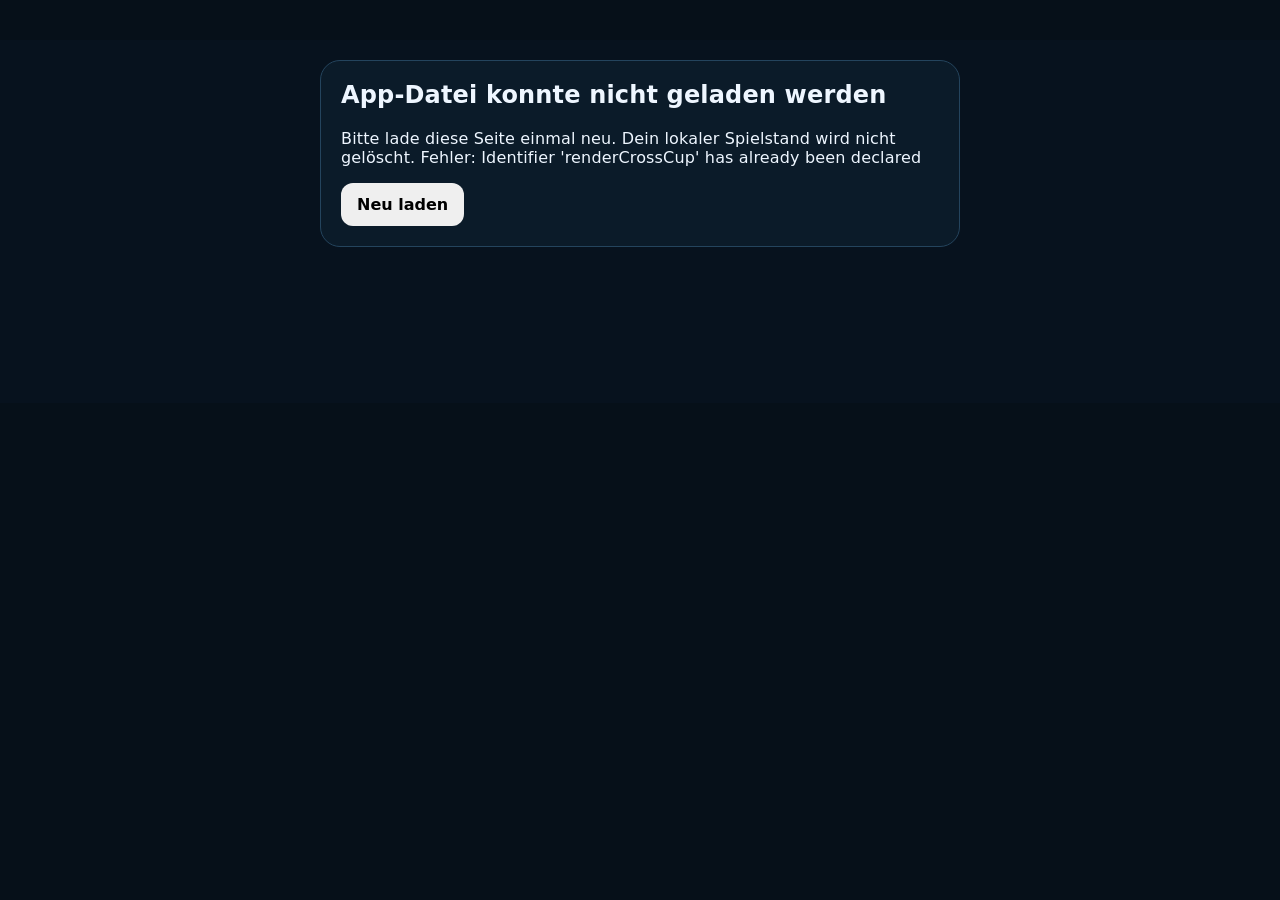
==== commit 5e2c3432: "Add files via upload" ====
--- a/index.html
+++ b/index.html
@@ -10,7 +10,7 @@
   <title>Fantasy Liga Elite 1.0</title>
   <link rel="manifest" href="./manifest.webmanifest?v=632">
   <link rel="apple-touch-icon" href="./icon-192.png?v=632">
-  <link rel="stylesheet" href="./styles1015.css?v=101.5">
+  <link rel="stylesheet" href="./styles1019.css?v=101.9">
 </head>
 <body>
   <div id="app">
@@ -33,7 +33,7 @@
       if('caches' in window){const keys=await caches.keys();await Promise.all(keys.map(k=>caches.delete(k).catch(()=>false)));}
       window.__FLE_BOOT_OK__=false;
       window.addEventListener('fle:boot-ok',()=>window.__FLE_BOOT_OK__=true,{once:true});
-      await import('./app1015.js?v=101.5');
+      await import('./app1019.js?v=101.9');
       setTimeout(()=>{if(!window.__FLE_BOOT_OK__ && document.querySelector('#startupFallback')) fallback('Start dauert zu lange','Die neue App-Datei wurde geladen, aber der Start wurde nicht abgeschlossen. Bitte einmal neu laden.');},8000);
     }catch(e){console.error(e);fallback('App-Datei konnte nicht geladen werden','Bitte lade diese Seite einmal neu. Dein lokaler Spielstand wird nicht gelöscht. Fehler: '+String(e&&e.message||e));}
   })();
--- a/styles1019.css
+++ b/styles1019.css
@@ -0,0 +1,1949 @@
+
+:root{
+  --bg:#061019;--bg2:#091723;--panel:#0d1b28;--panel2:#112536;--line:#1d3548;
+  --text:#f7fbff;--muted:#91a6b8;--accent:#ff334f;--green:#28d66f;--yellow:#ffd23f;
+  --red:#ff5368;--blue:#4da8ff;--safe-top:env(safe-area-inset-top);--safe-bottom:env(safe-area-inset-bottom)
+}
+*{box-sizing:border-box;-webkit-tap-highlight-color:transparent}
+html,body{margin:0;min-height:100%;background:var(--bg);color:var(--text);font-family:-apple-system,BlinkMacSystemFont,"SF Pro Display","Segoe UI",sans-serif}
+body{background:radial-gradient(circle at 85% -10%,#1a405f 0,transparent 35%),linear-gradient(180deg,#07111b,#061019)}
+button,input,select,textarea{font:inherit}button{cursor:pointer}
+.shell{min-height:100vh;padding-bottom:calc(88px + var(--safe-bottom))}
+.topbar{position:sticky;top:0;z-index:40;padding-top:var(--safe-top);background:rgba(6,16,25,.9);backdrop-filter:blur(20px);border-bottom:1px solid rgba(255,255,255,.06)}
+.topbar-inner{display:flex;align-items:center;justify-content:space-between;padding:12px 15px}
+.brand{display:flex;align-items:center;gap:11px;font-weight:900}.brandmark{width:41px;height:41px;border-radius:14px;display:grid;place-items:center;background:linear-gradient(135deg,#ff5368,#8f1127);box-shadow:0 10px 28px #ff334f44}
+.selector{max-width:48vw;background:#102436;color:#fff;border:1px solid var(--line);border-radius:999px;padding:9px 12px;font-weight:800}
+main{max-width:1050px;margin:auto;padding:14px 14px 30px}
+.hero{border:1px solid var(--line);border-radius:25px;padding:21px;background:radial-gradient(circle at 95% 5%,#ff334f32 0,transparent 36%),linear-gradient(145deg,#132b3e,#0a1722);box-shadow:0 20px 55px #0005}
+.eyebrow{font-size:11px;color:#ff9daf;font-weight:900;letter-spacing:.16em;text-transform:uppercase}.hero h1{font-size:35px;line-height:1.02;margin:8px 0}.hero p{margin:0;color:var(--muted);line-height:1.45}
+.kpis{display:grid;grid-template-columns:repeat(2,1fr);gap:10px;margin-top:16px}.kpi{padding:13px;border-radius:16px;background:rgba(255,255,255,.045);border:1px solid rgba(255,255,255,.07)}.kpi b{display:block;font-size:23px}.kpi span{font-size:11px;color:var(--muted)}
+.card{margin-top:12px;padding:15px;border-radius:20px;background:linear-gradient(180deg,var(--panel),#0a1620);border:1px solid var(--line);box-shadow:0 12px 36px #0003}.card h2,.card h3{margin:0 0 12px}
+.section-head{display:flex;justify-content:space-between;align-items:center;gap:10px;margin:4px 2px 10px}.section-head h2{margin:0;font-size:24px}
+.muted{color:var(--muted)}.small{font-size:12px}.hidden{display:none!important}
+.btn{border:0;border-radius:13px;padding:11px 14px;font-weight:850}.primary{background:linear-gradient(135deg,#ff3a56,#d91d39);color:#fff;box-shadow:0 9px 24px #ff334f2f}.secondary{background:#14293a;color:#fff;border:1px solid #2a475d}.danger{background:#3c161c;color:#ffc0c8;border:1px solid #6b2632}.success{background:#123724;color:#baf7d0;border:1px solid #275f3e}
+.actions{display:flex;gap:8px;flex-wrap:wrap}.iconbtn{width:40px;height:40px;border-radius:12px;border:1px solid var(--line);background:#102332;color:#fff}
+.bottomnav{position:fixed;left:0;right:0;bottom:0;z-index:50;display:flex;padding-bottom:var(--safe-bottom);background:rgba(6,16,25,.92);backdrop-filter:blur(20px);border-top:1px solid rgba(255,255,255,.07)}.bottomnav button{flex:1;border:0;background:none;color:#8095a7;padding:10px 4px 8px;font-size:10px}.bottomnav button b{display:block;font-size:20px;margin-bottom:3px}.bottomnav button.active{color:#fff}
+.table-wrap{overflow:auto;border-radius:14px}.table{width:100%;min-width:780px;border-collapse:collapse}.table th,.table td{padding:11px 8px;border-bottom:1px solid var(--line);text-align:center;font-size:13px}.table th:nth-child(2),.table td:nth-child(2){text-align:left}.table th{font-size:11px;text-transform:uppercase;color:var(--muted)}
+.club-cell{display:flex;align-items:center;gap:9px}.badge{width:36px;height:36px;border-radius:50%;display:grid;place-items:center;flex:none;background:var(--c);color:#fff;font-weight:900;border:2px solid #ffffff22;object-fit:cover}
+.move{font-weight:900}.up{color:var(--green)}.down{color:var(--red)}.same{color:#71879a}
+.match-list{display:grid;gap:9px}.match{padding:11px;border-radius:15px;background:#ffffff05;border:1px solid rgba(255,255,255,.055)}.match-main{display:grid;grid-template-columns:1fr auto 1fr;align-items:center;gap:9px}.home{text-align:right}.score{padding:7px 10px;border-radius:10px;background:#061019;border:1px solid var(--line);font-weight:900}.match-meta{display:flex;justify-content:center;gap:7px;flex-wrap:wrap;margin-top:8px;color:var(--muted);font-size:11px}.chip{padding:5px 8px;border-radius:999px;background:#102331;border:1px solid #223b4f}
+.grid{display:grid;grid-template-columns:1fr;gap:12px}.team-card{padding:0;overflow:hidden}.stadium-cover{height:170px;background:linear-gradient(135deg,#23384b,#0f1d29);background-position:center;background-size:cover;position:relative}.stadium-cover:after{content:"";position:absolute;inset:0;background:linear-gradient(180deg,transparent 10%,#061019ed)}.stadium-title{position:absolute;z-index:1;left:14px;right:14px;bottom:13px;font-weight:900;font-size:18px}.team-body{padding:14px}.team-head{display:flex;gap:10px;align-items:center}.team-head h3{margin:0}.meta{color:var(--muted);font-size:12px;margin-top:7px}
+.tabs{display:flex;gap:6px;overflow:auto;padding-bottom:5px}.tabs button{border:1px solid var(--line);background:#0b1b28;color:var(--muted);padding:9px 12px;border-radius:999px;white-space:nowrap;font-weight:800}.tabs button.active{background:#173049;color:#fff}
+.form-grid{display:grid;grid-template-columns:1fr;gap:10px}.field{display:grid;gap:5px}.field label{font-size:12px;color:var(--muted)}.field input,.field select,.field textarea{width:100%;background:#07131d;color:#fff;border:1px solid var(--line);border-radius:12px;padding:11px}.field textarea{min-height:90px}
+.modal{position:fixed;inset:0;z-index:90;background:#000b;display:flex;align-items:flex-end}.sheet{width:100%;max-height:94vh;overflow:auto;padding:15px 15px calc(18px + var(--safe-bottom));border:1px solid var(--line);border-radius:24px 24px 0 0;background:linear-gradient(180deg,#112231,#091620)}.sheet-head{display:flex;align-items:center;justify-content:space-between;margin-bottom:12px}.sheet-head h2{margin:0}
+.player-list,.timeline{display:grid;gap:8px}.player-row{display:grid;grid-template-columns:42px 1fr auto;align-items:center;gap:10px;padding:10px;border-radius:13px;background:#ffffff05;border:1px solid rgba(255,255,255,.05)}.player-num{width:38px;height:38px;border-radius:11px;background:#14293a;display:grid;place-items:center;font-weight:900}.player-pos{font-size:11px;color:var(--muted)}
+.event-row{display:grid;grid-template-columns:44px 1fr auto;align-items:center;gap:10px;padding:10px;border-radius:13px;background:#ffffff05}.minute{font-weight:900}
+.toast{position:fixed;left:50%;bottom:calc(94px + var(--safe-bottom));z-index:100;transform:translateX(-50%);padding:11px 14px;border-radius:13px;background:#183044;border:1px solid #31516a;box-shadow:0 12px 30px #0008;white-space:nowrap}
+.empty{padding:22px;text-align:center;color:var(--muted)}
+.history-row{display:flex;justify-content:space-between;gap:12px;padding:11px 0;border-bottom:1px solid var(--line)}
+@media(min-width:720px){.kpis{grid-template-columns:repeat(4,1fr)}.grid{grid-template-columns:repeat(2,1fr)}.form-grid{grid-template-columns:1fr 1fr}.modal{align-items:center;justify-content:center}.sheet{max-width:820px;border-radius:24px}.hero h1{font-size:48px}}
+
+
+/* PRO MAX POLISH */
+:root{
+  --shadow:0 18px 50px rgba(0,0,0,.28);
+  --glass:rgba(12,29,42,.78);
+}
+body{letter-spacing:.01em}
+.topbar{box-shadow:0 10px 30px rgba(0,0,0,.18)}
+.brand div:last-child{background:linear-gradient(90deg,#fff,#a8c8df);-webkit-background-clip:text;background-clip:text;color:transparent}
+.card{transition:transform .18s ease,border-color .18s ease,background .18s ease}
+.card:active{transform:scale(.995)}
+.hero{position:relative;overflow:hidden}
+.hero:after{content:"";position:absolute;width:170px;height:170px;border-radius:50%;right:-60px;bottom:-80px;background:radial-gradient(circle,#ff334f55,transparent 70%);filter:blur(4px)}
+.hero>*{position:relative;z-index:1}
+.section-head .subtitle{display:block;font-size:12px;color:var(--muted);margin-top:3px}
+.quick-grid{display:grid;grid-template-columns:repeat(2,1fr);gap:10px}
+.quick-action{padding:14px;border-radius:16px;background:linear-gradient(145deg,#13283a,#0b1925);border:1px solid var(--line);text-align:left;color:#fff}
+.quick-action b{display:block;font-size:18px;margin-bottom:4px}.quick-action span{font-size:11px;color:var(--muted)}
+.feature-strip{display:flex;gap:8px;overflow:auto;padding-bottom:3px}.feature-strip .chip{white-space:nowrap}
+.player-avatar{width:40px;height:40px;border-radius:13px;background:linear-gradient(145deg,#1c3a50,#102333);display:grid;place-items:center;font-weight:900}
+.rating-pill{min-width:40px;text-align:center;padding:7px 8px;border-radius:11px;background:#163148;border:1px solid #2b506d;font-weight:900}
+.searchbar{display:flex;gap:8px}.searchbar input{flex:1}
+.dashboard-grid{display:grid;grid-template-columns:1fr;gap:12px}
+.progress{height:8px;border-radius:999px;background:#08141e;overflow:hidden;border:1px solid #173247}.progress span{display:block;height:100%;background:linear-gradient(90deg,#ff334f,#ff8a65)}
+.news-card{padding:13px;border-radius:15px;background:#ffffff05;border-left:4px solid var(--accent)}
+.news-card b{display:block;margin-bottom:4px}.news-card span{font-size:12px;color:var(--muted)}
+.stat-pair{display:flex;justify-content:space-between;gap:10px;padding:10px 0;border-bottom:1px solid var(--line)}
+.stat-pair:last-child{border-bottom:0}
+.floating-add{position:fixed;right:18px;bottom:calc(92px + var(--safe-bottom));z-index:45;width:52px;height:52px;border-radius:18px;border:0;background:linear-gradient(135deg,#ff3a56,#c71935);color:#fff;font-size:25px;box-shadow:0 12px 30px #ff334f44}
+.modal .sheet{box-shadow:0 -25px 70px rgba(0,0,0,.5)}
+@media(min-width:720px){
+  .quick-grid{grid-template-columns:repeat(4,1fr)}
+  .dashboard-grid{grid-template-columns:1.2fr .8fr}
+  .floating-add{right:calc((100vw - 1050px)/2 + 22px)}
+}
+
+.promotion-zone td:first-child{box-shadow:inset 4px 0 0 var(--green)}
+.relegation-zone td:first-child{box-shadow:inset 4px 0 0 var(--red)}
+.save-ok{color:var(--green)}
+.history-row{align-items:center}
+
+
+/* ===== ELITE EXPERIENCE LAYER ===== */
+:root{
+  --accent2:#ff7a59;
+  --violet:#7b61ff;
+  --cyan:#45d8ff;
+  --glass:rgba(15,34,48,.78);
+  --ease:cubic-bezier(.2,.8,.2,1);
+}
+html{scroll-behavior:smooth}
+body{transition:background .35s var(--ease),color .35s var(--ease)}
+body.light{
+  --bg:#eef4f8;--panel:#ffffff;--panel2:#f6f9fb;--line:#d7e2ea;--text:#10202d;--muted:#647789;
+  background:radial-gradient(circle at 85% -8%,#dff1ff 0,transparent 34%),linear-gradient(180deg,#f8fbfd,#edf3f7);
+}
+body.light .topbar{background:rgba(255,255,255,.88)}
+body.light .bottomnav{background:rgba(255,255,255,.9)}
+body.light .card{background:linear-gradient(180deg,#fff,#f7fafc);box-shadow:0 14px 40px rgba(23,52,73,.10)}
+body.light .field input,body.light .field select,body.light .field textarea{background:#f6f9fb;color:#10202d}
+body.light .quick-action,body.light .match,body.light .player-row,body.light .event-row,body.light .news-card{background:#f6f9fb}
+body.light .score{background:#fff}
+body.light .sheet{background:linear-gradient(180deg,#fff,#f6f9fb)}
+body.light .selector{background:#fff;color:#10202d}
+body.light .brand div:last-child{background:linear-gradient(90deg,#10202d,#47667d);-webkit-background-clip:text;background-clip:text;color:transparent}
+
+*{transition:border-color .2s var(--ease),background-color .2s var(--ease),color .2s var(--ease),box-shadow .2s var(--ease)}
+button{transition:transform .16s var(--ease),filter .16s var(--ease),box-shadow .16s var(--ease)}
+button:active{transform:scale(.97)}
+.card{animation:fadeUp .32s var(--ease) both}
+@keyframes fadeUp{from{opacity:0;transform:translateY(10px)}to{opacity:1;transform:none}}
+@keyframes shimmer{0%{background-position:-200% 0}100%{background-position:200% 0}}
+.skeleton{background:linear-gradient(90deg,#ffffff08,#ffffff15,#ffffff08);background-size:200% 100%;animation:shimmer 1.4s infinite}
+
+.top-actions{display:flex;align-items:center;gap:8px}
+.theme-toggle{width:40px;height:40px;border:1px solid var(--line);border-radius:13px;background:var(--panel2);color:var(--text)}
+
+.dashboard-hero-grid{display:grid;grid-template-columns:1fr;gap:12px}
+.hero.featured{min-height:250px;display:flex;flex-direction:column;justify-content:flex-end}
+.hero-badge{display:inline-flex;align-items:center;gap:7px;padding:7px 10px;border-radius:999px;background:#ffffff0d;border:1px solid #ffffff1a;width:max-content;font-size:11px;font-weight:900}
+.metric-row{display:grid;grid-template-columns:repeat(2,1fr);gap:10px}
+.metric-card{padding:14px;border-radius:17px;background:linear-gradient(145deg,#132b3d,#0a1925);border:1px solid var(--line);position:relative;overflow:hidden}
+.metric-card:after{content:"";position:absolute;width:70px;height:70px;border-radius:50%;right:-20px;bottom:-25px;background:radial-gradient(circle,var(--metric,#ff334f55),transparent 70%)}
+.metric-card b{display:block;font-size:25px}.metric-card span{font-size:11px;color:var(--muted)}
+
+.chart-card{position:relative;min-height:260px}
+.chart-wrap{height:210px;position:relative}
+.chart-wrap canvas{width:100%!important;height:100%!important}
+.chart-legend{display:flex;gap:10px;flex-wrap:wrap;margin-top:8px}
+.legend-item{display:flex;align-items:center;gap:6px;font-size:11px;color:var(--muted)}
+.legend-dot{width:9px;height:9px;border-radius:50%}
+
+.filterbar{display:flex;gap:8px;overflow:auto;padding-bottom:4px}
+.filterbar button{border:1px solid var(--line);background:var(--panel2);color:var(--muted);padding:9px 12px;border-radius:999px;white-space:nowrap;font-weight:800}
+.filterbar button.active{background:linear-gradient(135deg,var(--accent),#c81c36);color:#fff;border-color:transparent}
+
+.autocomplete{position:relative}
+.autocomplete-results{position:absolute;z-index:20;left:0;right:0;top:calc(100% + 6px);background:var(--panel);border:1px solid var(--line);border-radius:14px;overflow:hidden;box-shadow:0 18px 40px #0006}
+.autocomplete-item{padding:11px 12px;border-bottom:1px solid var(--line);display:flex;justify-content:space-between;gap:10px}
+.autocomplete-item:last-child{border-bottom:0}
+
+.pitch{position:relative;min-height:570px;border-radius:22px;overflow:hidden;background:
+linear-gradient(90deg,transparent 49.6%,#ffffff4a 49.6%,#ffffff4a 50.4%,transparent 50.4%),
+repeating-linear-gradient(0deg,#1b7e4c 0,#1b7e4c 45px,#187347 45px,#187347 90px);
+border:4px solid #e9fff05e;box-shadow:inset 0 0 0 2px #ffffff25,0 18px 45px #0005}
+.pitch:before{content:"";position:absolute;width:120px;height:120px;border:3px solid #ffffff55;border-radius:50%;left:50%;top:50%;transform:translate(-50%,-50%)}
+.pitch:after{content:"";position:absolute;left:12%;right:12%;top:0;bottom:0;border-left:3px solid #ffffff4a;border-right:3px solid #ffffff4a}
+.pitch-slot{position:absolute;width:86px;min-height:64px;transform:translate(-50%,-50%);border:2px dashed #ffffff50;border-radius:15px;background:#07101955;display:grid;place-items:center;padding:4px;text-align:center;font-size:10px;color:#dff6e9}
+.pitch-player{width:100%;min-height:60px;padding:7px 5px;border-radius:13px;background:linear-gradient(145deg,#152b3c,#0c1b28);border:1px solid #ffffff24;color:white;display:flex;flex-direction:column;align-items:center;justify-content:center;box-shadow:0 8px 18px #0005}
+.pitch-player b{font-size:11px}.pitch-player span{font-size:9px;color:#a9c5d5}
+.drag-source{cursor:grab}.drag-source:active{cursor:grabbing}.dragging{opacity:.45;transform:scale(.96)}
+.drop-hover{border-color:#fff;background:#ffffff20}
+.squad-drawer{display:grid;grid-template-columns:1fr;gap:8px;max-height:420px;overflow:auto}
+
+.profile-cover{min-height:250px;border-radius:22px;background:linear-gradient(145deg,#18384f,#0b1924);background-size:cover;background-position:center;position:relative;overflow:hidden;display:flex;align-items:flex-end}
+.profile-cover:after{content:"";position:absolute;inset:0;background:linear-gradient(180deg,transparent,#061019ee)}
+.profile-cover-content{position:relative;z-index:1;padding:18px;display:flex;align-items:center;gap:13px}
+.profile-cover h1{margin:0}
+.player-hero{display:grid;grid-template-columns:auto 1fr;gap:15px;align-items:center}
+.player-avatar-lg{width:88px;height:88px;border-radius:25px;background:linear-gradient(145deg,#204057,#0e2130);display:grid;place-items:center;font-size:30px;font-weight:900;border:1px solid var(--line)}
+.radar{height:230px}
+.form-bars{display:grid;gap:8px}.form-row{display:grid;grid-template-columns:90px 1fr 35px;align-items:center;gap:8px}.bar{height:9px;background:#07131d;border-radius:999px;overflo